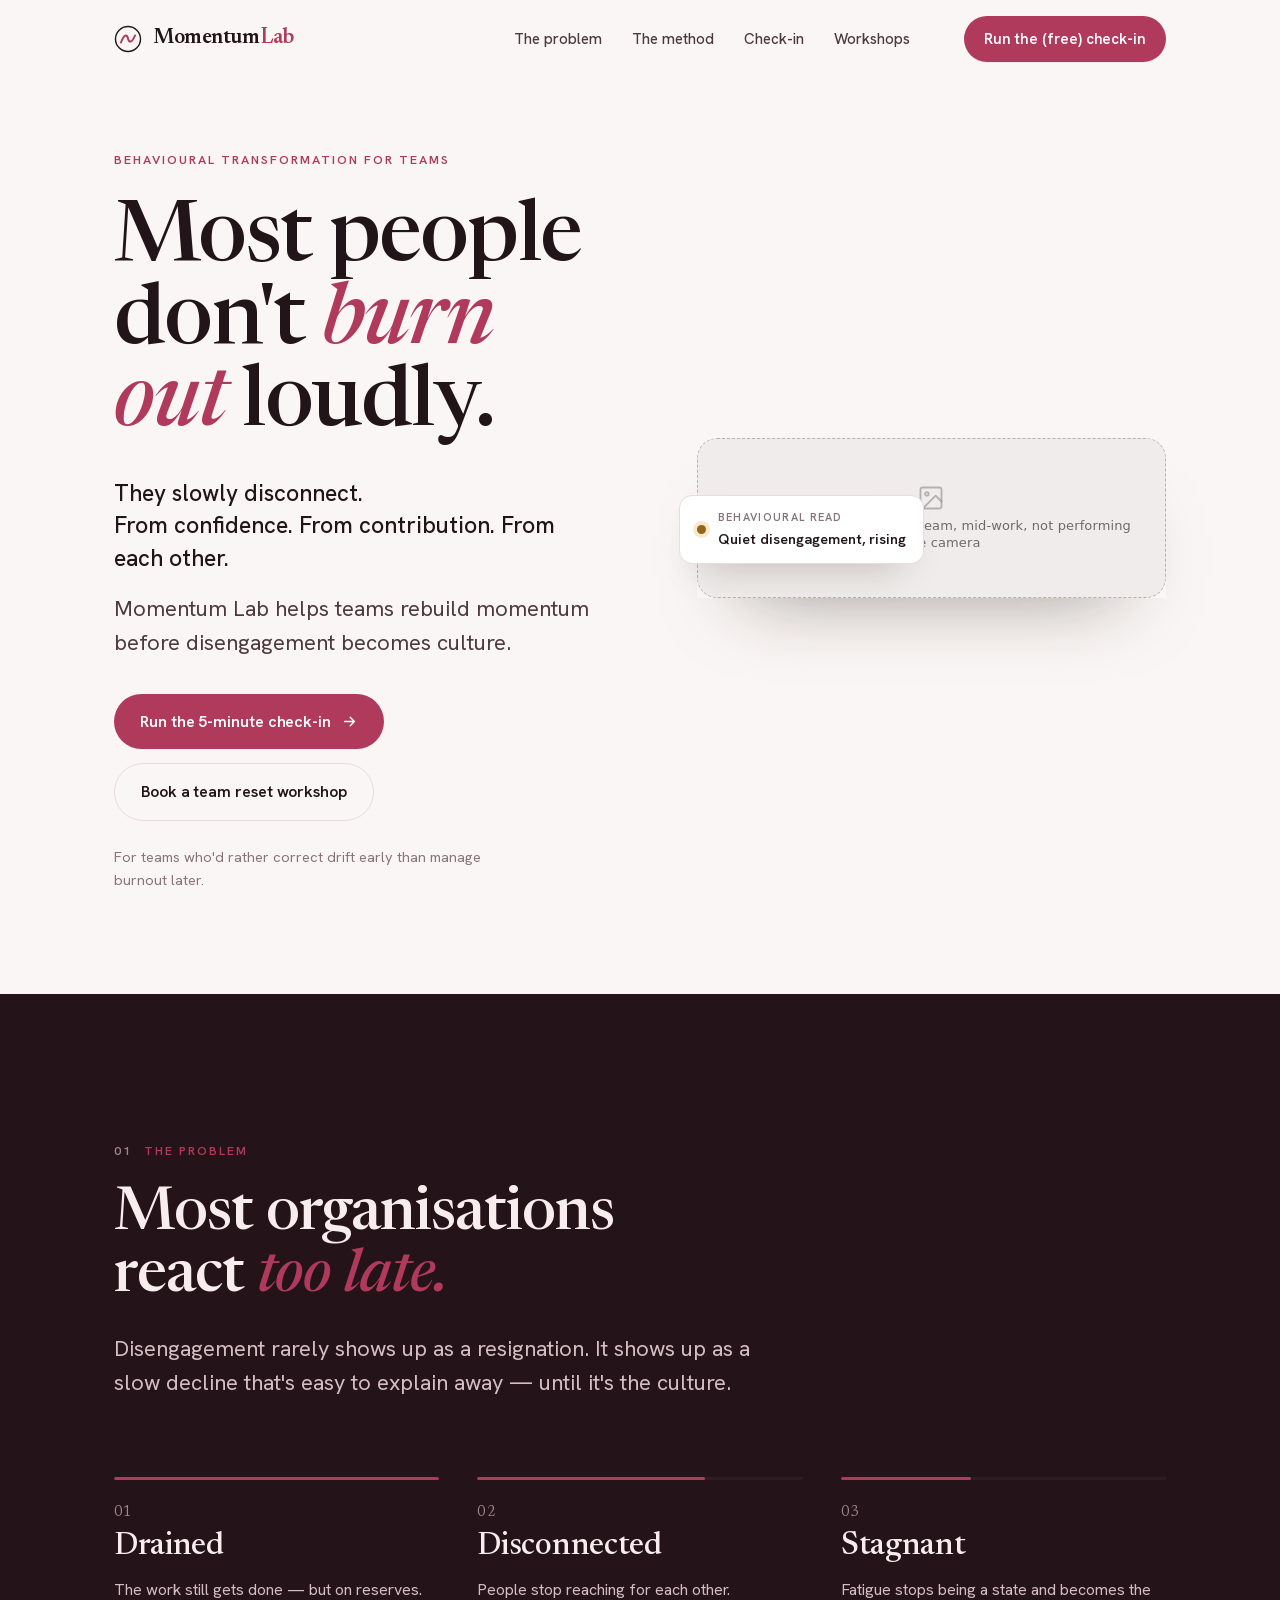
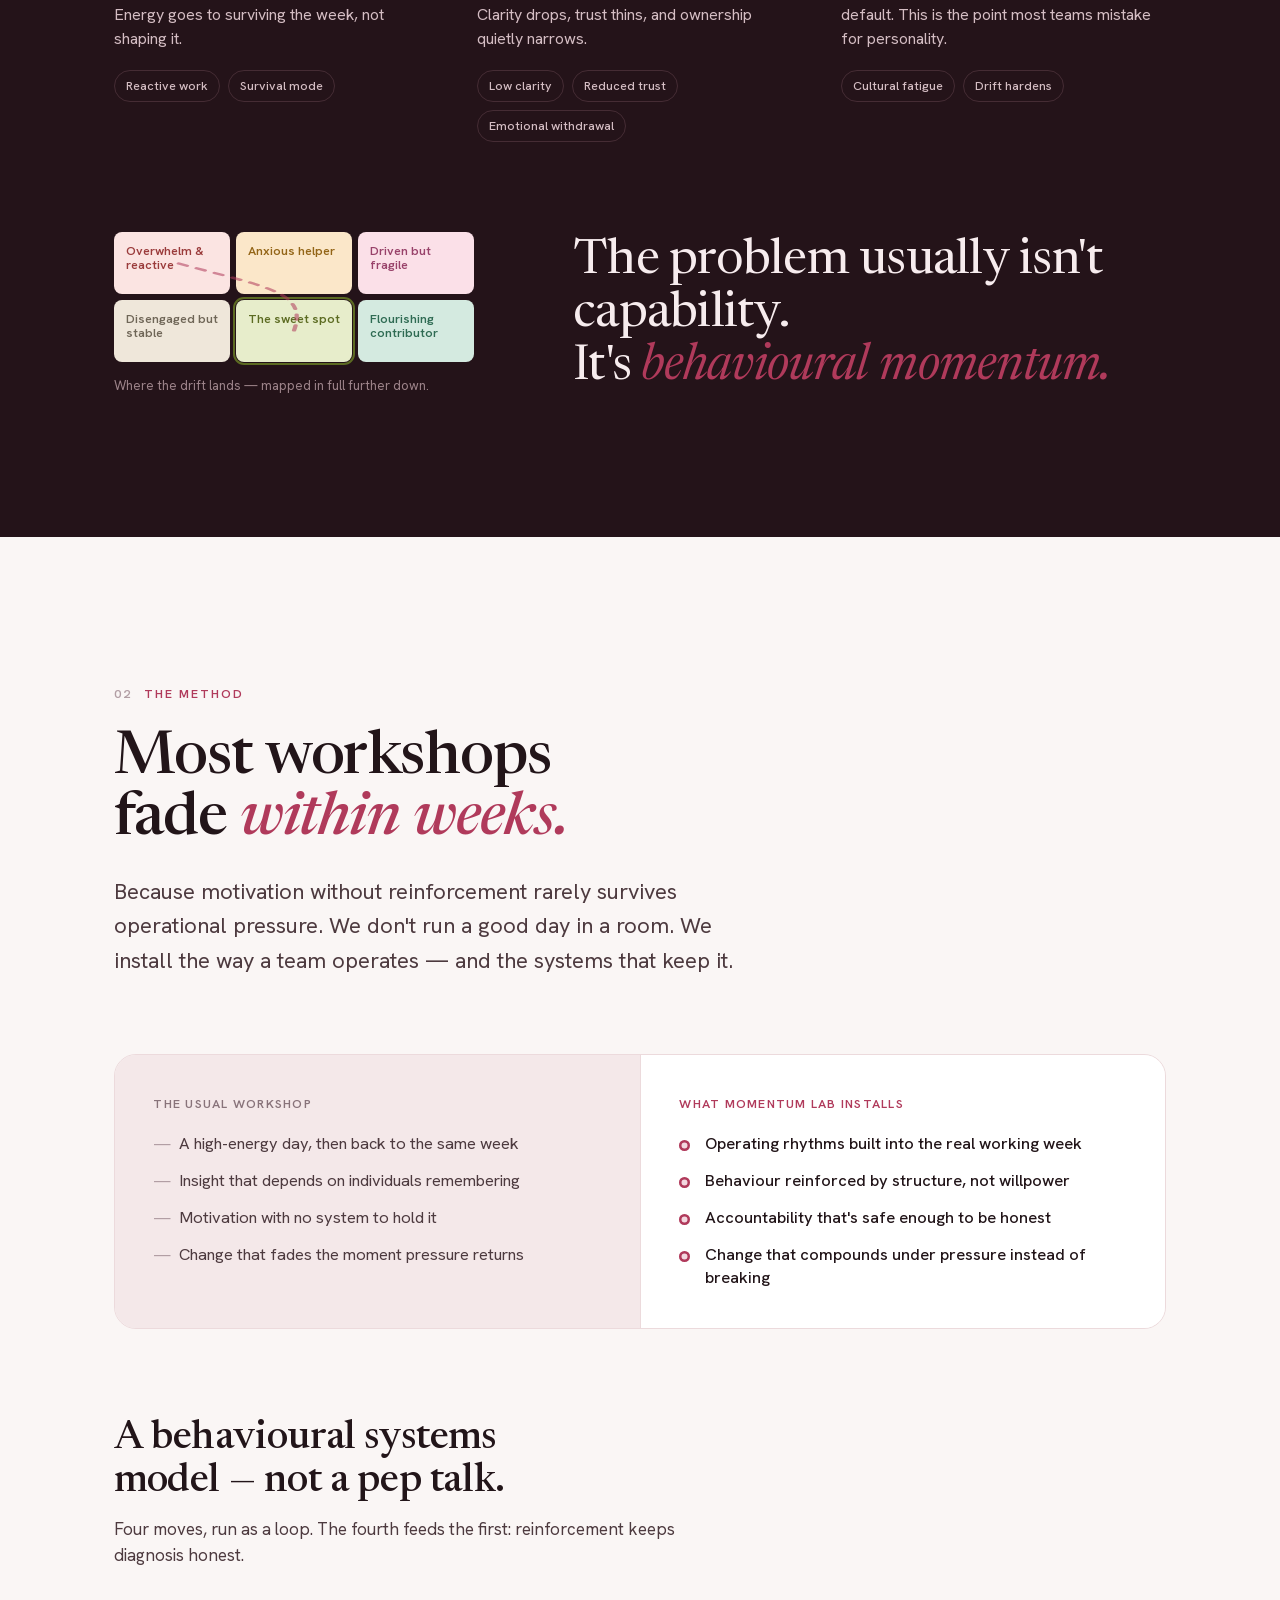
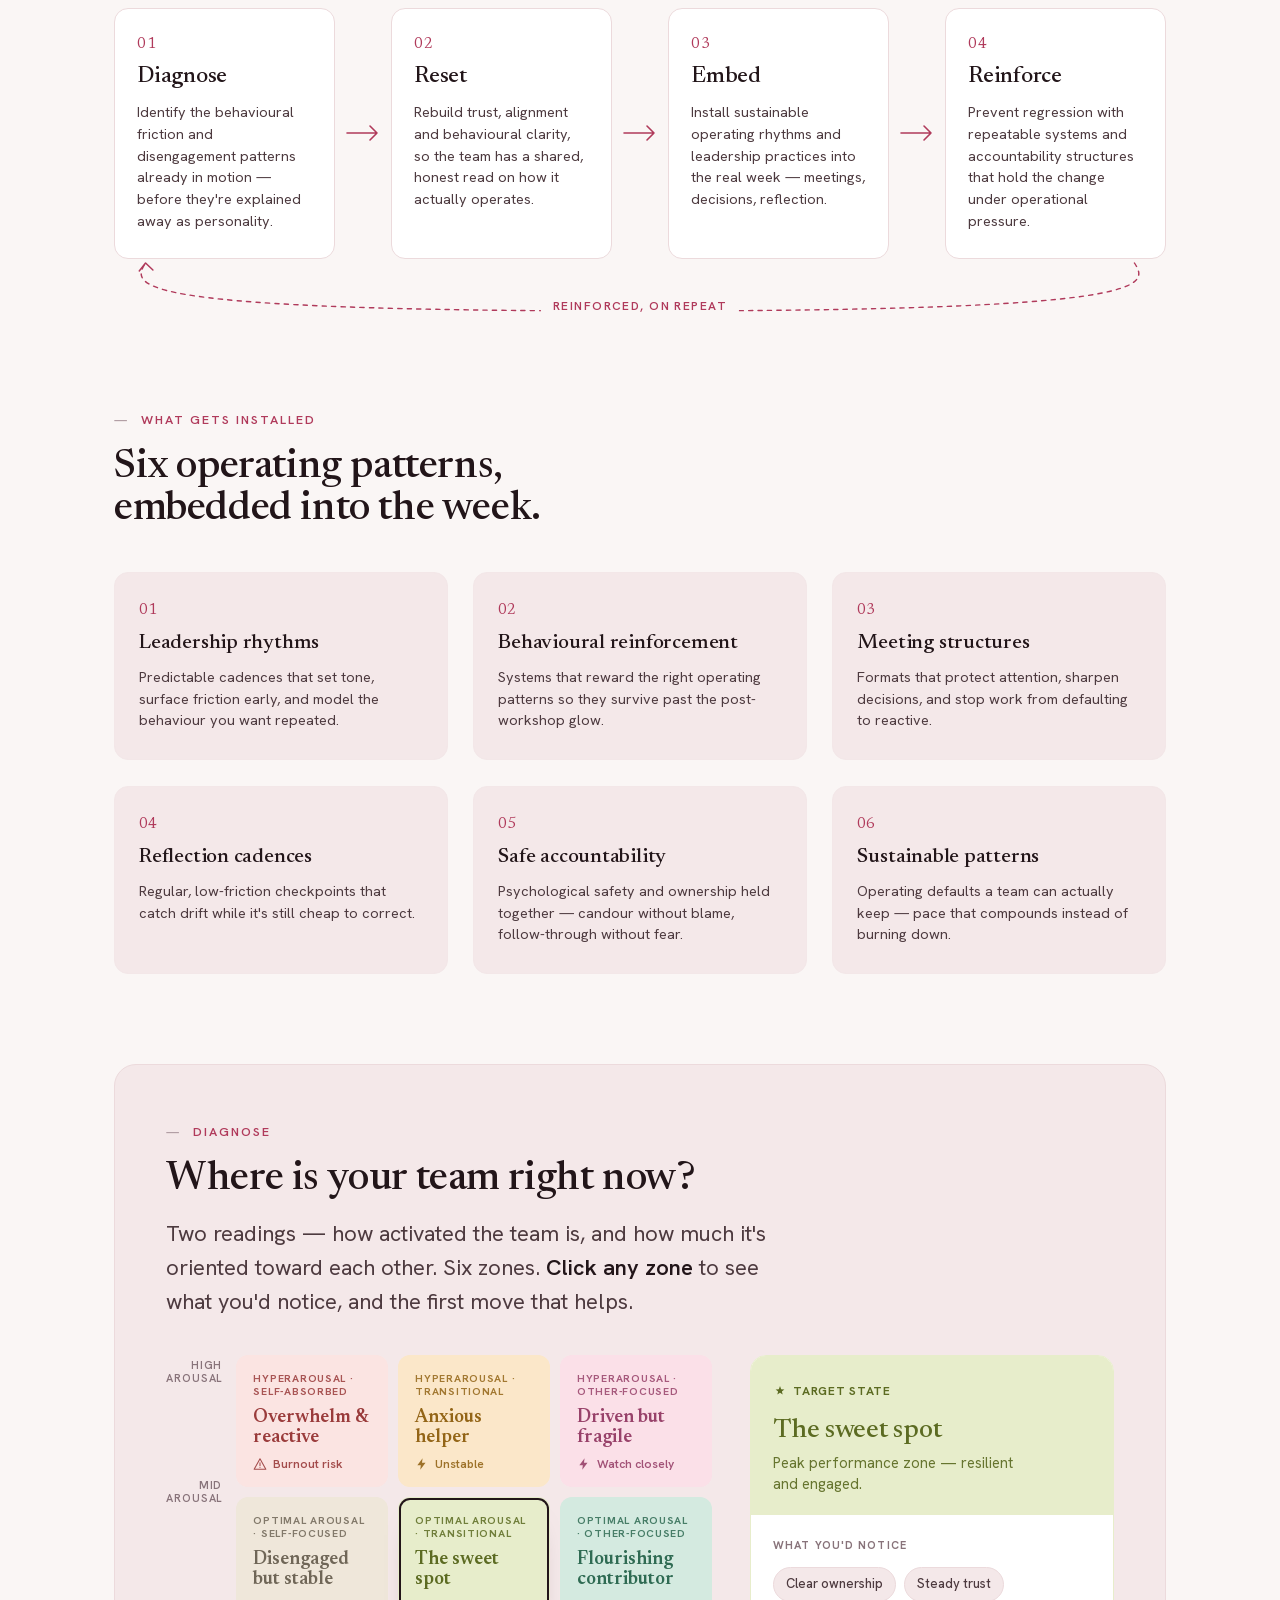
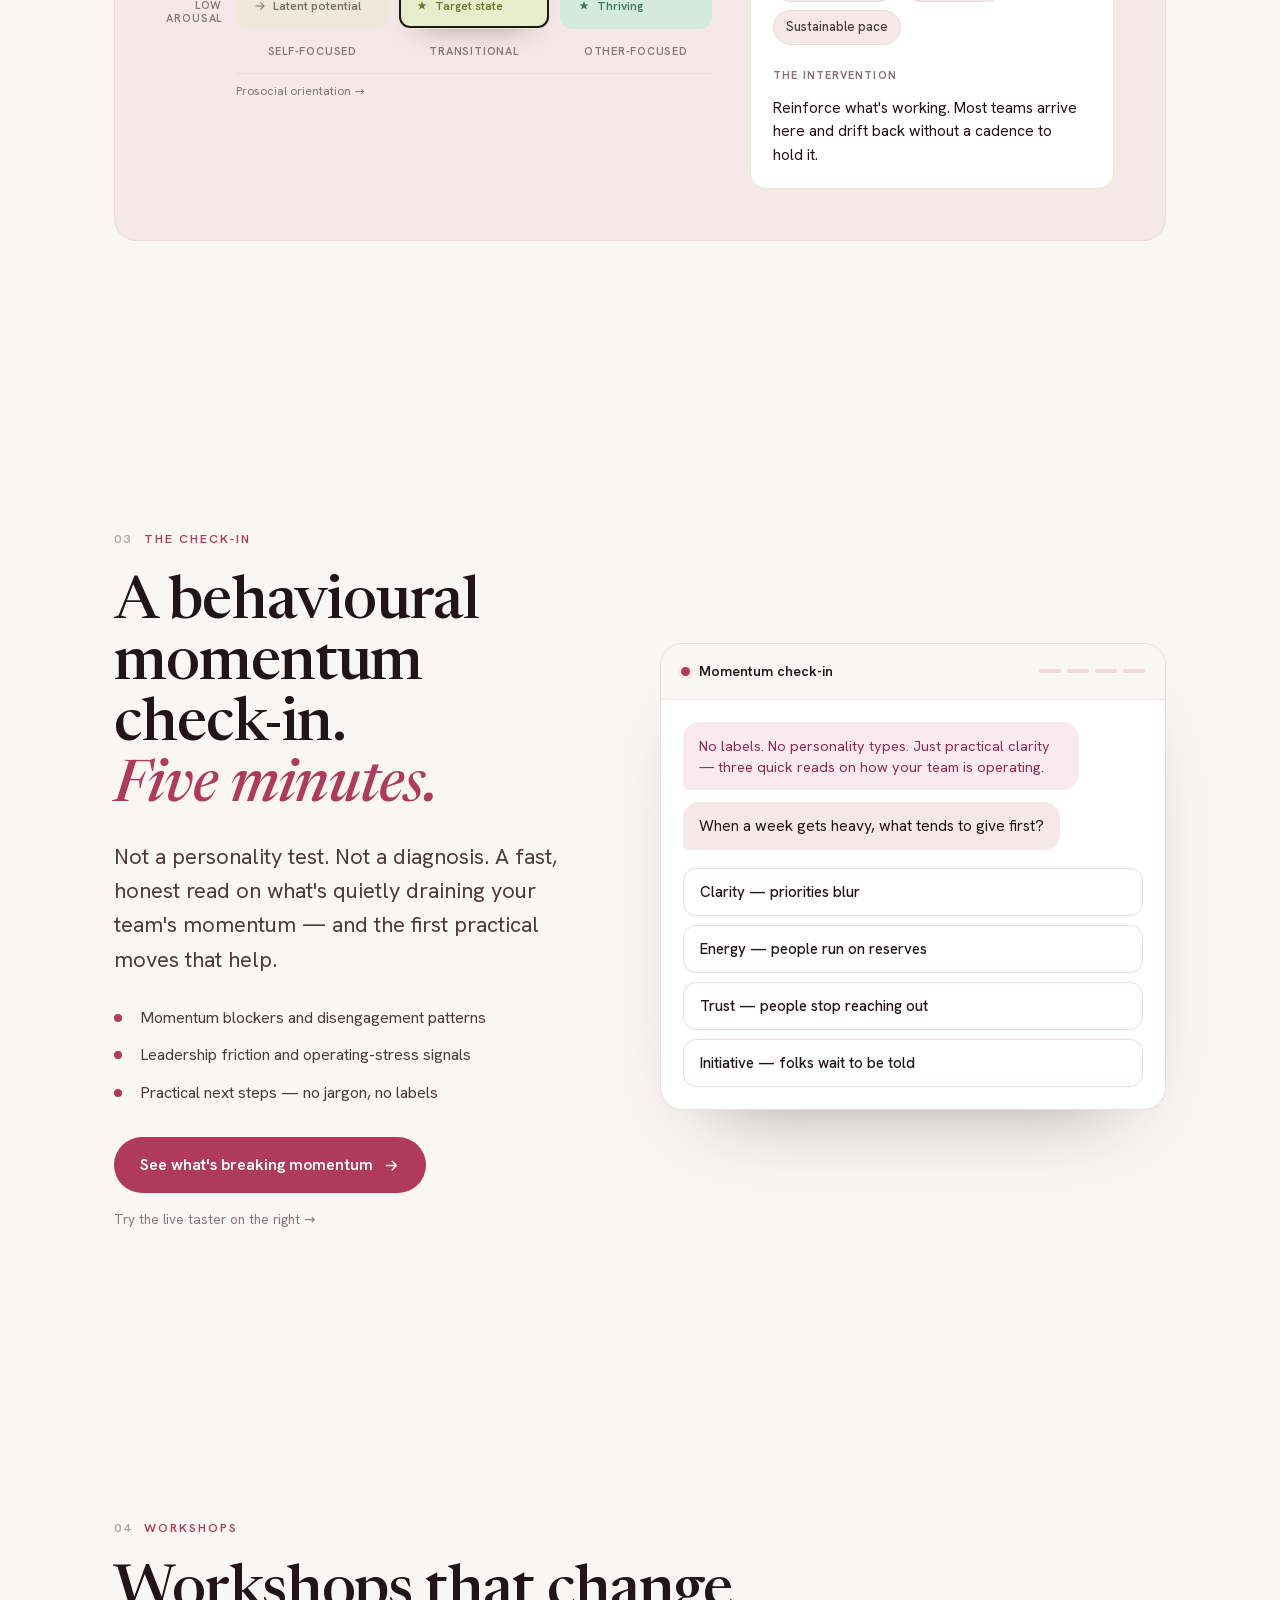
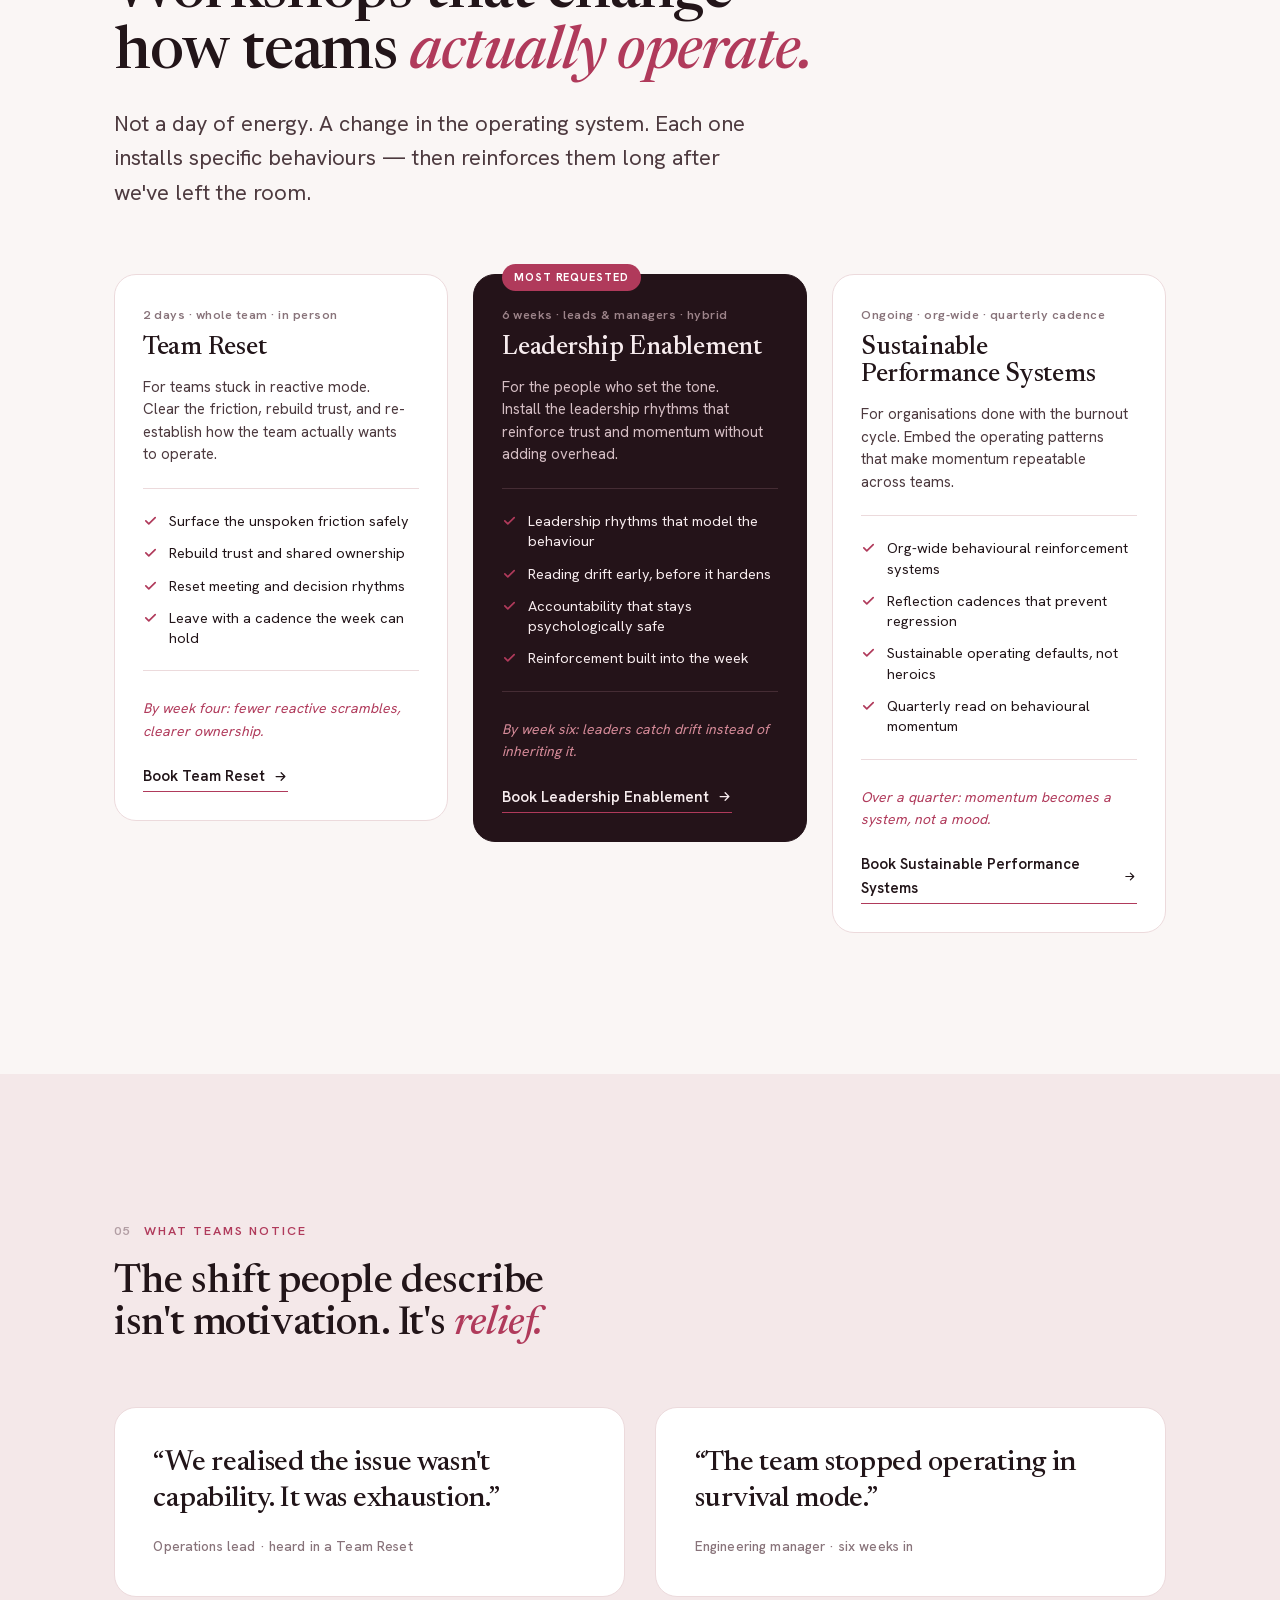
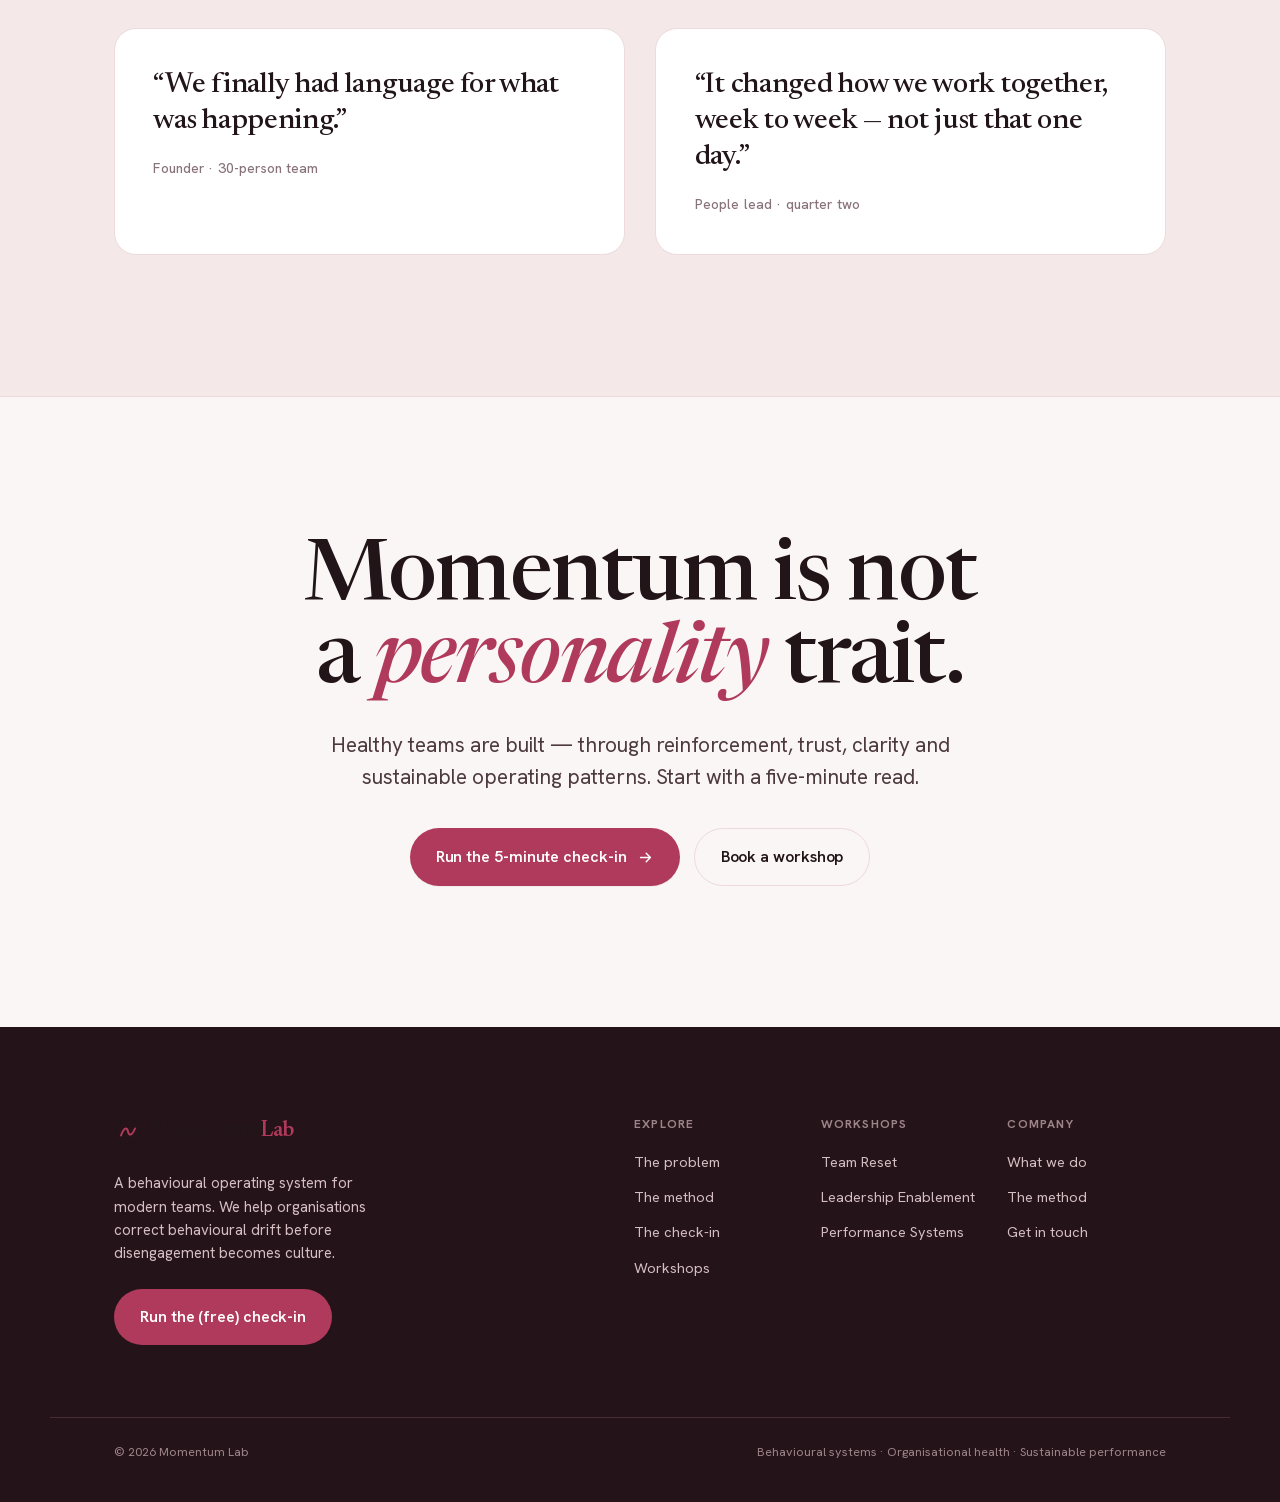
==== index.html @ f9277bfb "index ready self contained from claude" ====
<!DOCTYPE html>
<html>
<head>
  <meta charset="utf-8">
  <title>Momentum Lab — behavioural transformation for teams</title>
  <style>
    * { margin: 0; padding: 0; box-sizing: border-box; }
    body { background: #faf6f5; display: flex; align-items: center; justify-content: center; min-height: 100vh; font-family: -apple-system, BlinkMacSystemFont, sans-serif; }
    #__bundler_loading { position: fixed; bottom: 20px; right: 20px; font: 13px/1.4 -apple-system, BlinkMacSystemFont, sans-serif; color: #666; background: #fff; padding: 8px 14px; border-radius: 8px; box-shadow: 0 1px 4px rgba(0,0,0,0.12); z-index: 10000; }
    #__bundler_thumbnail { position: fixed; inset: 0; width: 100%; height: 100%; display: flex; align-items: center; justify-content: center; background: #faf6f5; z-index: 9999; }
    #__bundler_thumbnail svg { width: 100%; height: 100%; object-fit: contain; }
    #__bundler_placeholder { color: #999; font-size: 14px; }
  </style>
  <noscript>
    <style>#__bundler_loading { display: none; }</style>
    <div style="position:fixed;bottom:12px;left:12px;font:13px/1.4 -apple-system,BlinkMacSystemFont,sans-serif;color:#999;background:rgba(255,255,255,0.9);padding:6px 12px;border-radius:6px;box-shadow:0 1px 4px rgba(0,0,0,0.08);z-index:10000;">
      This page requires JavaScript to display.
    </div>
  </noscript>
</head>
<body>
  <div id="__bundler_thumbnail">
    <svg viewBox="0 0 1200 800" xmlns="http://www.w3.org/2000/svg">
      <rect width="1200" height="800" fill="#faf6f5"></rect>
      <circle cx="600" cy="360" r="150" fill="none" stroke="#221519" stroke-width="14"></circle>
      <path d="M515 415 C 555 290, 595 290, 610 355 C 625 420, 665 420, 705 295" fill="none" stroke="#b03a5b" stroke-width="22" stroke-linecap="round"></path>
      <text x="600" y="610" font-family="Georgia, serif" font-size="76" font-weight="600" fill="#221519" text-anchor="middle">Momentum<tspan fill="#b03a5b"> Lab</tspan></text>
    </svg>
  </div>
  <div id="__bundler_loading">Unpacking...</div>

  <script>
    
document.addEventListener('DOMContentLoaded', async function() {
  const loading = document.getElementById('__bundler_loading');
  function setStatus(msg) { if (loading) loading.textContent = msg; }

  // Error sink persists across replaceWith since it's on window, not the DOM.
  window.addEventListener('error', function(e) {
    var p = document.body || document.documentElement;
    var d = document.getElementById('__bundler_err') || p.appendChild(document.createElement('div'));
    d.id = '__bundler_err';
    d.style.cssText = 'position:fixed;bottom:12px;left:12px;right:12px;font:12px/1.4 ui-monospace,monospace;background:#2a1215;color:#ff8a80;padding:10px 14px;border-radius:8px;border:1px solid #5c2b2e;z-index:99999;white-space:pre-wrap;max-height:40vh;overflow:auto';
    d.textContent = (d.textContent ? d.textContent + String.fromCharCode(10) : '') +
      '[bundle] ' + (e.message || e.type) +
      (e.filename ? ' (' + e.filename.slice(0, 60) + ':' + e.lineno + ')' : '');
  }, true);

  try {
    const manifestEl = document.querySelector('script[type="__bundler/manifest"]');
    const templateEl = document.querySelector('script[type="__bundler/template"]');
    if (!manifestEl || !templateEl) {
      setStatus('Error: missing bundle data');
      console.error('[bundler] Missing script tags — manifestEl:', !!manifestEl, 'templateEl:', !!templateEl);
      return;
    }

    const manifest = JSON.parse(manifestEl.textContent);
    let template = JSON.parse(templateEl.textContent);

    const uuids = Object.keys(manifest);
    setStatus('Unpacking ' + uuids.length + ' assets...');

    const blobUrls = {};
    await Promise.all(uuids.map(async (uuid) => {
      const entry = manifest[uuid];
      try {
        const binaryStr = atob(entry.data);
        const bytes = new Uint8Array(binaryStr.length);
        for (let i = 0; i < binaryStr.length; i++) bytes[i] = binaryStr.charCodeAt(i);

        let finalBytes = bytes;
        if (entry.compressed) {
          if (typeof DecompressionStream !== 'undefined') {
            const ds = new DecompressionStream('gzip');
            const writer = ds.writable.getWriter();
            const reader = ds.readable.getReader();
            writer.write(bytes);
            writer.close();
            const chunks = [];
            let totalLen = 0;
            while (true) {
              const { done, value } = await reader.read();
              if (done) break;
              chunks.push(value);
              totalLen += value.length;
            }
            finalBytes = new Uint8Array(totalLen);
            let offset = 0;
            for (const chunk of chunks) { finalBytes.set(chunk, offset); offset += chunk.length; }
          } else {
            console.warn('DecompressionStream not available, asset ' + uuid + ' may not render');
          }
        }

        blobUrls[uuid] = URL.createObjectURL(new Blob([finalBytes], { type: entry.mime }));
      } catch (err) {
        console.error('Failed to decode asset ' + uuid + ':', err);
        blobUrls[uuid] = URL.createObjectURL(new Blob([], { type: entry.mime }));
      }
    }));

    const extResEl = document.querySelector('script[type="__bundler/ext_resources"]');
    const extResources = extResEl ? JSON.parse(extResEl.textContent) : [];
    const resourceMap = {};
    for (const entry of extResources) {
      if (blobUrls[entry.uuid]) resourceMap[entry.id] = blobUrls[entry.uuid];
    }

    setStatus('Rendering...');
    for (const uuid of uuids) template = template.split(uuid).join(blobUrls[uuid]);

    // Strip integrity + crossorigin — blob URLs from a file:// document inherit
    // a null origin, so crossorigin forces a CORS fetch that SRI then rejects.
    // The manifest bytes are ours; SRI protects against CDN compromise, not this.
    template = template.replace(/\s+integrity="[^"]*"/gi, '').replace(/\s+crossorigin="[^"]*"/gi, '');

    const resourceScript = '<script>window.__resources = ' +
      JSON.stringify(resourceMap).split('</' + 'script>').join('<\\/' + 'script>') +
      ';</' + 'script>';
    // Inject after <head> so the DOCTYPE stays first; prepending the script
    // would push the parser into quirks mode. DOMParser always emits a <head>
    // (synthesizing one if the source HTML omitted it) but may carry
    // attributes through, so match the full opening tag. slice() rather than
    // replace() keeps us clear of $-pattern substitution in resourceScript.
    const headOpen = template.match(/<head[^>]*>/i);
    if (headOpen) {
      const i = headOpen.index + headOpen[0].length;
      template = template.slice(0, i) + resourceScript + template.slice(i);
    }

    // Parse the template and swap the root element. Scripts inserted via
    // DOMParser/replaceWith are inert per spec — re-create each with
    // createElement so they execute, awaiting onload for src scripts to
    // preserve ordering (React before ReactDOM before Babel before text/babel).
    const doc = new DOMParser().parseFromString(template, 'text/html');
    document.documentElement.replaceWith(doc.documentElement);
    const dead = Array.from(document.scripts);
    for (const old of dead) {
      const s = document.createElement('script');
      for (const a of old.attributes) s.setAttribute(a.name, a.value);
      s.textContent = old.textContent;
      // text/babel scripts with a src: fetch and inline. transformScriptTags
      // does XHR against the src, but blob:null/ from a file:// origin is
      // silently dropped. Inlining makes it a plain inline babel script,
      // which transformScriptTags handles unconditionally.
      if ((s.type === 'text/babel' || s.type === 'text/jsx') && s.src) {
        const r = await fetch(s.src);
        s.textContent = await r.text();
        s.removeAttribute('src');
      }
      const p = s.src ? new Promise(function(r) { s.onload = s.onerror = r; }) : null;
      old.replaceWith(s);
      if (p) await p;
    }
    // Babel standalone auto-transforms type=text/babel on DOMContentLoaded,
    // which fired before we swapped the document. Trigger manually if present.
    if (window.Babel && typeof window.Babel.transformScriptTags === 'function') {
      window.Babel.transformScriptTags();
    }
  } catch (err) {
    setStatus('Error unpacking: ' + err.message);
    console.error('Bundle unpack error:', err);
  }
});

  </script>

  <script type="__bundler/manifest">
{"59cdff4b-745c-46d7-b21f-c7b0dd959385":{"mime":"text/javascript","compressed":true,"data":"H4sIAAAAAAAAE+29a3vbyJEo/N2/AvbJhJRNQbZnsxc6mllZl4w2tuUjyePNcXwkiAQljEmAAUjLzMT//dStu6sbDUryeLLZ9915dmMRaPSlurpuXZethw/vJQ+Tf58Wo7xs8uQ4z0YLfFLjH+k4/5hPq/ksLxfpTw08x1e71XxVF5dXi6Q/2kgOslF+UVUfBslhOUqTrBwnxaJJssmkmBbZIm9S+ez0qmiSplrWozwZVeM8gZ8y7DhZluO8ThZXefLy8NQ8TibVErsr8QV28eJwd//VyX4CXefyOKmrapGMizofLap6lVQTeOoGWtR5jhPYutefLMvRoqjKpH85rS6y6SCZZPTNRvLzvSRZrOY5fJx/mlc1zH97ezvpVRc/Qbe95Le/Na9n1XgJY9/HtzjnSVHm417yvemrL99vJEPXJzfjLs0sqFN+kWazMfTAP/rvetJF772aIfYm8062E/njb39Lmnw6sc2kQUqbCM1+/ryx8eze5z4CZJAoANhJ/gyrADg3i7qAdT67B6N8zGrGgh/zusHWMOkn/5p+mz7h91tbyc7p6f6r08OjV/zz7VVeJtl4XJSXSZlfJ81qdlFNm2RR8Vbgbg246etpnjW4/WVT4IZn06Yyn0LzHmHdJmDdooIeNpurrM7HW0092rrIRh/ycrxFUzvhEXrc6SlgAT9JlohLOG52SchBrfenOSLw5rT4kNOWIEryOvd3dk/P9l/sv4T1nJ3+6fU+rJa7SidV3ef5pDl30ANg6u9eHx2f7rzo/gxhnE3Drw6Od/6wfrhJnV3Gxjs5PT6Ef14e7e13f8xbeQZ4mrfme3x0cPhi/3jNjOsKN6uOfPnj4d4NX37EHQ2/3D16dbr/n2sWC6iwyD+11npwdPx253jv7Hj/YA2gqvo6q8dndT5pwerNyWskFWsAtWzmSGQ6v3xxeLJm3ubzs2nRtGb/cv/lUfens3xWhV+82Pk/f+r+Ypr9dRV+cXRwcLJ7vL//qvuzajJpRkAAS/fty50/Pd8/OzzdP945PTo+O/nTy+dHL9zHxSKvMyAlpvnBzpv/jLTu/fu/m5Y9bGopy2W+OJQXB2V/lq0ucvp9Mc2ZyiZJMUn8F0QXy+WU6Jkhs16D+4oWm24S4FCLZV3Sl8/o0ed79A/O230PM4EJx5cNFNgb6F202Xucl98uBpb3z+7Z9bVWQbPwyH9rHV5jb0HBQunpFvLtBFjiH/N8DqS2BvLIvA+o67KugXwAU2zm2WJ0ldcptd3S1H2XG+3ZNsgvaDjpGjv/9wIOZ11mU/sAV5b8zD1Us3lVQh+f5e0W/SujD2m+ON1nt53vBU6k1yB3mBSXSwAEolSzHF0lWZNcVdfJtAI+kZXJcj4GyYI7bK6q5XSc8Hkcg8hQ4xYUC2BF+RiZUPfin+OAuzSaXT3MDHgTjhysIPx4Z7T438t8mdsvvYUPGJRbyRvhSHUOJHK8BJHkIr/KPhYwTVj+Oa05H7+hBTXnKNRM88tstEJJI08ZoxqaKPDIF/RqCPx+2uQ8xLgYn2APIJXwW+5K2twJ/tV1aVCF256GL1Fkoy/M1ifXV5XZAWgBe7NyL7FttkiAhXN30tV0BSBAho9SwKJejhb5uHuPjmjcXxU37ZB7+cXyUsY9qLMZ7e1nQwvl4/1PALyTBcDPNDEH01LBJg9b9Rv805x5c/I7e6TWhgbIieeP4vNM2yNCL07e80Z3499uBjwHBBbiM7VKitmcZSI+o0WJtBkQ/WLlYRT8D8gEiFT31s0euIb85t4NSG/4hhrvjMcwyHLmrdctFTeukU57PVoBfIE0JMc1w8mcJxNa8/UVKhX4gleGuM54+jGbFnimxvekUyTxcchtKNjysI+2O4BsgYtz2svx1C9ylplzB1ADwU2gbqNiUowC0N+7pxaKr2Cdt4PyM70a/DI6d3wB4AQO2Os5dPA5l8ZWx6C2ks2v+Z85qHmJHPhkVM3zndeHuOtI52hj9z/N87og0EyTXRCBAJ77H3ErfwCtFDYXPki9bnYzIJ2iHtiuvBanlh3AXyPEBj3iqyr5UCLdA1iDhnWxNFwHJgKMaJaVqILmzQI+9BfAtPqHArHXXwS9bkAhBrDCX2fZx6oYo+58kE2nqAUlE1jZsiYF+KC4yGuGdrNYTiYpKOELRBniOTwU4wNQW/gERE/4gFSzGf4GbawAejxGZEka5iM4V+qxaJolzASG2dv/ERZXTMegOXnLICyLQeaUGAycKWDeNMk+aJsyQC5YnVxX9YfUo8AnpPAdCmVvLN2PiyzDjueD1jeK0w+7XrS/It4zbD+ynENNLph52slQ4i+e3dBTW+iIPdanD0jxCDBG1PC8wc1fXFWAnPAmS55nF/k0mU+Xl0WZ0hf82WGZgLa3l/RRjiqTOWxjdglYcF3Ax4Df2WiUN9Qpo5Xhws2GqPgw1gp5PsgxkwUKbvZBASidZ2PacUurQYEr+3RWFiF7dOQIhbo+IsnZlI5LVl8u8cw2Kfy+XFwN8AliC5ofduo6W/Wp5XfJk+R7/mgT/hwmjzcGydkHmM928uQZ//V7es8/Hj3SRDChXt9RK/j8vR6Ynr5/Zttampgk8xpg8haWBWei38P19QYJr5DnuRHw1Xv8/xYkeV2DDncnmDy9PVCeKqg8DcDy1MHlqQDmqfzsBM3TOGye3gY4tNLbQEeDx+tiigbKoAMjK4planSVlZdkYEJj1LS6LEaDZFUtkxnZMK8zoP2AzmiKMt+xfkECajXN3wLqE8vcyz+m19fX6U8N4vV1Pp2m3uasFSTvQCWeqf6M8HJLMai/4fF1/pr0596GjzwAL2TwvW+antspwRj8By0zo2zRf0d9vN/w5JW8ATax2AQNE7nAZgnC1OYUbZxswDNEYavJJvkmmqTKy81RldejUGTBkRC+BzwhGXqWzZW1sljkMz15ETtOqFt+aye3QdxnF6A8WU6BdL9SWsc4Rw2xSaqSUWEOjYpPZjb+TFLgv1fFZNHvCaYNk17ySODGg7zNifiVOEkgtNA/qPWLhOyp0HU2JhqaZvP5dLUhFmrSfUYZtikWMjDSamj+oUkO9/9tmFwtFvNmuLV1CXNZXsAuzLYmYmLfIuhuMV/eevLtPz957Pq47ZaU1SZrojjvTTgOlyKc4H8HAnS05y0qVKh4/imykr6ch3d06N4PzPkYBLDbCDQX3GdQUxGQgKuLnDVUaPumnFVLmNfYqmuicIUM4lVVzfvz5cW0GB2iXARi1YC4W16/UlK3PodnVrskA5D/cape6sNmVddXfGa9Tn7726SvH6RoX5lmK2oLArL3rqRpodjMfHqaNe6c4VDXjFZ/JF7kj/soeZA+gP91C/TO9C1B+c6N8L59elqyPDOdB7sZ4jCOnHxDJyVTyj6p83BwymqRrPJFIkOmCc62R/c78H8ZvN+s5iwOFwshs0U5LkZIVDMUllG0ABIM5x+wC58jztEJ6x2ylABI1TTFZYmk+RyPa9rggs/dQYItkYuVLDmnl4w959zPCEEOZxwUhXqxIvmFVKtx3kAP44S/kEukbxq3zLSncWvgb44jr1+wDTA/wI9cHw9lmTHww/lkFw2aaBaoshCnt0av5C8o6Bl7iSc84ynhmfiGKWU02b3KR0Borq9AFAQBHDrGvSRqSMsEVUdbd+Cx2WNrZZlnwHiMmQVh/Dk4XGQ2KsyP69xyWFSEXD9CxX8GwjbNs/IzqAww52JiRhywNpFUONProsnVFIA4kXpsnwAaWEPQlhjNXnI/Q2UX8CfaMsFa/Q92ZnAvhB1sL4i+bidSudEU61dJtB0W/rH6AOh1jaJHQSBkFRER0HQ1ApTMgCKv+EgBjFA+fvgQNuPhQ8TJLNk7esm2yIwJsnxqevgTyi/ZysKWTiztIw2M4g0Oy/[base64]/YMJKYCZQxPy+JRBC6WmNwxxEY2JXE+GnSzXx7E9d9b6PzzBznwCHp1MAGywIJwdJkZ3qdrRoSlwhvgRYpJEMDxZIwkZtrvJd9WqCFx+cNgJnFDL8DCaiNmHmdM/dKLpewFwA72XivD8JFPMizWT5GBwY417KXg0RUBOiO9WDcKH8GjAiyh7QwVrvptAqdQShUsIKP2XTZmuevgrp8efaZMHSaL3KCcvIKZMQAvv89cV3QjFa1Ftn18r8c92s13BrkP8nRDyZplheA1wH2E5kknpF/KppFY9WCM9RRACa8Q0VjOjPLl0/lvh37n+U1qbcoMSzyy5UnpmUfs2JKVkA4UcgCTH8iGBVo2iErXcEXb0vEaRjkaO9oiBbVCubkTQnFLqvoGCXmYTJe1ozxOU3o74vW8HNRZFOF1fJEuBms/ULmNWZJ8O+C9a9+BVQ/ERK5Ds01OL4cyw0x7ml9zl6YiXS+nRzRHqT8277OZ/PFil85nY7HlA8mdZ7/Ne+rhhvPQpH4OTkLkSB/lU/naLlGYRjhRsBntCesnGhNRYvHFkxW+ugj7jekvqLryUA2sjZAIXpObVBxxH+fuefyESlt9BfZAg694Ul6YiQA3J3AUCgFI18RqGWgPUwmOV+sMpCmOIP0nhsIP4RRFHyc1aHA7S3+motCM8mW04VZBclU5BiXA/7DfNApowmv6IylS93Q2ZFNR9u2S9BjYxqGNTdb0Cq7QdH4N7H2LtXu7jr6GEoHVh7gT6XVHaUBd639tSSBry0H3DxDa9PXEjlOtF6WSbMqR1d1VVbLZroayATFAo/j5ngbtiRjFaxLfA+gs0tSB9OEADrKSsNeUNmp5mzg4t4sWWTFRSCUf8pHy4XRegy5w1maSZJhYMRjS0/Ci8d64exKqIik5XRj3dvAKg0XueghidFz5lWB5LnkDnEukyVdl/WRH3oQ2kiTw1Y/1lCwnBPPtDjnjre1dJOBFafjU5QNZNJ440Ib2xBEYQB75rm/SV3N+MA9tNyfbCJ29bhlaoGEUnU+youP+WsiT3jUL3IgiZ4vTKBmDUhrIhQk70xvxvjKkDSrtaFt5yI36IMUS7wqcbJqt3w2/DfHPG/ix5Va5EIOkvxnvGTK23Bx42fguPkdeHlj8FLzcW1LCC0NyFDitM5iuXZCiHNh7QYnbmIetO7H/Y7bbTxH4uA1+U84Hr8AjL+mzd8nK59l7f00TTeGySL7wIYN4UUwHgMHOHnB19EAe7E/oTGKLWzOREsCJBO19f2kTpho8Zs0kHDEbblLmAnkE5+1fCVbzRdbamQaX89K88ttNNrK+AvtM19knXl4x+Mp6CaWSeQUtzqgHSdUmSu8QxoeyxhCKkuK4KTCwpYdxEfEvXwOFBvJC4r4jWEM+Ld1VicNEG3tJOmCMiAOG/grZyIPAsZIQI+iJGExu7OjVidDIK7MUNYEBZV297ISv/pZ9ZHfJvBHbUg594d+hiCLXFhRG31IxAR/nTsTO8gICwrRwGOQ4UEnN8teIyKQc+Jzoj7d/FgI0KK3LVVSFtp3PfujN1BXADMgTCAf1rTOEZqJkSujwDiqC5JLGkI6UVCBBMGGNSTtyiWAh6ZsnMe+YErkGISu2PUqmeL1W9p7P7D2YG1PeOcr/AO80+GIC+bXFMyCBBJv/qy8w2sACQEkN5rLrS/2vn367T9vwGyYUD67p0CJe2FQClYvd5MeRrOYyVcXRTmpHBsQxYt7eS0XI/3IaRkkuhN3dQQoMIx62RlFst/7piGegsfWbTw5kkyBjCb/kX3MTmjvfCRPk2+aHs/33eP38seT9+62hXeFpGYbdqMdDORfw13kO+sjMSlJF4cZ+OjolkA3a967FOjr0XVpAcV9bOhVd22ItB0Eo73jx+9vdHGwe7K3nM1WCGhfzaLHbr9g/yO76NGh3aoEhC/ycuR576IQZfTH5gqoGjAjOEOgXALHG+FlEcGw2X1jD7ea5ms4mf/9tepfovgibs01FF6rPfHA4+0WimLhHmOf8a5S/[base64]/jfI56x2MPigY1OzAgFaWpskuc/tv/ok4j9imuUdAadibWZr0RdIw5kMxf6shaIIISoxXZNds3/+aOhTb1bnsBGP3hgtqALz4zQHQ1oPi08uc1Q9R6tm5Fs1JCR1iu/ckwM0rOKVivXIKM2wMspE+jRb6vqAHZsWuUafZJXWU52g+we3Gu5dmDls35u1lGdJuOht/jV8SYjuQ3FPV27ZRRyXcsh3RKnFkagra6UXIX9ArfEZLedf+mGKv2DwWeteQcw0fUOtYY+xqwv2EtX4F8PseSYC5u+LMdor4Ed+JBQiWTlRA5wdelvlUvnJSTNsLASc/Qitd0s8jHnDOmaRblOgc13lJAptFTZTdxkG+JuPjxQowBuWBgkOu3JEgJZacAgfUtIfabAaKgOnvKpuDQI5yPXbbLNHFJx9ru0AtMcK8tc6ZuJ+hQRiFg0HyIV/ZICpUsYG61QXoQsicTk6sY89AiQSDJF+MQPhESkYKNvcK70nRMr2RIyLeXZHbp/meT76mqAN/3ddkSUVykEpPpkOkc7OqQR/72UxOaKMspGzbI+LnukM7wjlj/Lm99rIw1MRYwCan9Tw8rudp8hwds8uVgS+NjNJSZrpjynQ0OadrdnfQXtfFjFjD+3Njn6aPhUWwdIUx2m4Jpku7EiCjL4qLOgN0z5bQBRDhcWWt9kbTgs/x9gZtngxpjCdAt0TTX7mc5TUov7itGAJplvuI5oxSYFYXTVW2Gny3fW7tp6Nls6hmpkvj8I6gFiqIM+LYDFRbMcYQLTrAR6AtDq5HSjfCfa6SSfGJr+2YhQwMMrELQyd6Wyxz1lrscJ7x1QGjImFr6rCpzqdkNQPMW5GdsmHT/[base64]/[base64]/fRYdhrCQ83HiRD3fCZkd0wZBklNby7Y5mf8b/OMUQB81VsYWyjdtM9AD7DsXHhPuyyfYH2gbRaX+laRNbck296dkavqkVuGCWeRjMPEy5liOElnOqaaDbGGrDlFdlU53RBwXVRUq2ZB1/gNnhrMHdKyXZ4AwRz/oFYCiAuHBE0tZRotQTa9BMetaKkIFdevo81rfwKmhyIOkCfYc4VUgiAk19gJpA2STjmy8sx0wFQzdglQfhmsWaZG+IdbpykkfVPV86ZXHin5JeZSCgvGVTtnZM7n/ci878pP0MMMxb6ILQAFR2AiVi8e+/rBjAdBX+9wQlxpVgimWFI5HoHJouMJYDqW5W6pv3la85bE/1Op5CJfGnyx8S+DdPXtD8/odw1LzF1TbQDndMl8rVJ6LL2W5vVpbuDF5jRRTpZt5WtjCR6y9Lf/IY/0MdATUgnxnFTMWEoxhrqsMKbakDHjNsBHpAUXjQoSvcU4/N30KXyCQc2WXxuPbL5ID3z5vDaZAOKzyFM7jOMjqM5JhslCa7ssTQABOfsP8ec/Cc2jk3DE66TuKiwuti5VukH+D/cf/fR/RZ99eZuG2r4fb7XAcwuop7ywUf+8xITBsWXaPMG6SX6s8IFYwIhzzAb7K5sf7aaVtkY3nvt0zN50f4CXdHazfGpB77QGHI7KGA3fRl6Y8Mf3NpFPoWbEGFcbg+i+3GD1XYCDByFwuXlVYyNxLLziOlM3R45R0l3J+23cKlI9k/2j3/c38Oj+vrEGrdBgh6SxWcgw070z7MzzAQXPKEUePzsnlxMU0gpppLIpjgwSP5yZXVyRbqcegcHy38nEU87F4DgLD9Dk0Z5dsYbWMc/XyaG1f+IMgea9TnjT0zf8GFkwxAxXB/9sOHo6/3H1ck9tYU3/FY97OV8dQzSiN8NtlM4i2NLT7/9rfRpXBoFKj7ixYx36mIygjE8Pt5IEUHxrjXjoILd+lJQAfZ8DVBRN/[base64]/HUOjkzhgaUPVODA3a3YShQMX+B0PviKEA4i/HUGRaN2IojPAFGIr9HE4sA9/NStjV5/nOclGRGwma7tbwIdGTFHvTii/yiFZCndQ48sJL+Y4FmrWt2df+FdoxkCt4H4asLozs7xQ6u0cTHwj/ZMVFnnfecO/[base64]/LwhmOuAkzfaerRI4YMKE/FruKiX5nPgrlxWlvESH4DGuu7He8kTmOMMBu33QHfa4IgKMJkbs0ngcFwsMqGmqgb1nxPOJln/uzLoDU0Iu4/5JdvLEmDFgX3Mgn9klIuliXZJkGtZ1DscEPZuROF9yegheqaRdi/kGP/xMCmrrIdG+1lPg1f4z3vG/meBA2N3WN5Wk8fKfEsXZSR4u+BaqXj2UsDN2s0VH40Timfkah0J+zhPjSuvYicR2QAsa6VxdR6e86/suyyD7ItAGipM5d4dhI0iLUwz6Mi7kQLiSuiCPFU7JiXdO4p9qqAJx40bcY/Docn/WFYfDPrJG8qk2Zh34VDqVO6qGjglf8BkyUwoKsus5UhuT0TRtQ5SzsO9gZlBAMM4WKebefjYeczxaxv7zczKhY2JUk/JhQ1CIc4dQ+CS0KWlSrJ6TqZnWs2U+JOdRzENjnfH9iMowbYbK/2clKbY30cUh+RVwmnVezYBhJCE0WkLLbU/K7k4HGW3j5F2Jd5J0C1AWf1kiOSvGmEFosmKambXOh3RkjuEwkrN84AZ7LpfqOryXcOoip72uWEDKvb6x5yH9r+mJbA0fnHhLxobaCRO08qHEELnRj/NRVY+DO1GgWnNM944X2RND/G1QXK6oAPx3VnHKPXs+W/574m4hOTlxsyZT9nNyiZ4oUrD4mNPBmXMIg9yIGlfE/BMjRIJu/BxGikzHHUE6fRyjSgu6vqqs32Ia7K7Ed8kpHBu/tLd59uFlNoehyUHAZMEz/mPEqV1P7DuCIYZ4xa0KLyR5+bGoq5Jzu8kHBm5nPG8yscjlPznNixcDLEzjeCPOdOwTynkp0aUTo7zZnxY/dnNaRCBdVuVmTs4a5JvQZ0poXKUG4nbA0rbrqShH0yUIarAsYIFqRTgohi4uxG9/Q+gg583k3KzIllRXl2WFrBC4muHZcVHZh9GAFAVO5NrTXu2+ZKxSKxOc7Upbr67rYuGkafec1BGXf5mQmK+Wib8gkRWyiOiAqTVp292Jvd2yYD0k6X7ltQQvZDE4kL+W0+vKIGEjggxX6oDnjg8Kt3S+IabyQ65wgxzOoygpkYvQnO76AVWu0A2zEAYrC2JCf2uYEez/PlCjoRzcdBYvLwpeKwhBeLzgMPOaZ+tbxe85xYYmbdohSpIpl+UIaqoEUsMcxcP1Eqhq6W6JH3ruwVoMH1ejhh9sZvMivVrMpv+LsUTxniCcwBOMhAUbyyOp9IBSmt0iTOiahXlPk9eo/[base64]/9B9FwMBJfbdRJVjfhjSFlCCB6qPqfWq0jnbItUAcKGvBsi/HA6mQWdSw5ORRkZ+QflrIyltk83kqT5kQXvY5CcOFDRKatogFORPcbMAitjksX6+073YeVEwhgn5CD5xpN1GnBXQ9PEz+Of3wbLgmZ9L1/X+rvDz6BZwXFweXXtMfGTqZCQhk3DjrKMHcahxfIvDEaC21fSjyz3CmrnvK2Gi11Np9FqrSzag0b6xV/Hq2bPOgxXvkwdv4b8+/DcdFd3xLQ5M2yUKSd3f/oZUPLRB+p583a5HQJ9udDbqvSkpVL2XDOUy3wMBEmJvoXe7F4vScOw3WFVyx9uM2932acHjBk2801prtPO2wyvowflOOZaUYcjyqul438iHQKr+6GCHuwZPnIXAm5r7LuVZ8seDRL2gOavfZzx/74mxKqhnYmFQj7QAaFwO7MzMKp1MNyVavVakk1An+ZUZyzOmW0Dmh2lUvkTIw5HXyHj42gDQSuVdUh6inDWqqCpR+lnkZIf5Lh6I4U2PzZkv0JRg6K11Os58WyxnQUAzN94dAftC51UzA8rV64cPtkTTo7q4xJQFwveQW46qeRGTSyUq8+fPgySQ/G8v47KsZT63cpYTa3OHm1zSBcUszoct/VO6AU5PZMr+2JepG0nktVzjNvfIUlekT70HFNNQiicnJ3cB7LvMJUuVDV5xxkEjdKDjqsC0UUNVF6CNkVMouyOI3ZBLLamgAdTXTbWjtiSf+weTt5DAYCygdlEDnD9eSCJgMQAExO6aanq4fispYJR7Z/vrqAoIajSIotELbfZT8UeeOAP0PKuVfS2mXZg3ZqKdNLUliPwj6A6dIrvsRc7pNczLxss+H5U1FNFJjRyjf3fIM0kozXR+04LjP4ba4HCxS3aSkqVukfe7JaukW0zUje4ugFnJ/ecbOupWerQn4P8oQP/9FKCbdZRueTL3JLZb3fC0pKsf87qY8NWKTWXgbja9i807yU5FQxZqLT25fEnmOlMsDsn6JOrn3Oy8c14qi5IvoRVMz62Qy7Hs7SgZvICU9AtByjJ5bLyk3SPrE0+ftC+yPP/Zk/3XO1RfE4l/2jPOqydvnntvhj3PmLnfjLI5S74YSkTMo6kkuRd6EJgQHLppI/[base64]/xQ8irIygXTleZsSYvTJvGJcs4Qoow+z7u/HnrUe4Ge1dfON/1ufYB/+QwCML6O5hBgCu32712lTmDxQ8Rv4hhMULSbCMyZ350pgsk1YVEQe4DHNQdXhVmKY79i8Oq6XbGfFAwozS5Mvj0Nh2wdftn1GwBvgc0v+abNOcdWTifW4TKcjKOw6P2jId8CYkCMFrVTEaWeUu2Ks4bx7SFZIvEUYcj1xI+QmXdO9iCp9PV54/RV5ifjHHrPnylzNcXwC//gCaMBX5wSsq9qnaP+FcbpYNm9LxSivV9NA81wRRqWdtyZ9rGU6LEZAtwe/Eq9oZF6RVnxstnumd4T5J0+32JP5gwhkzNHm91DMS/qS2J++9eFoCqt3zeC29tRk8+t/+c8S/cJbND0FA8uWIAZ/1gSEbr6k404BU3ZPqIKvbKTRVRhHjc2gFHG9veEesoNoz1jR+Lryz58F/x9UryC4wex6KeHMMRub4xYa2zKhVShSJlqPm1Im7Js+hJUEtQc5aOZQaGH6rSsj4gnA8YlDChYz/5TB4LMGaOnxozYj8H5WrCuORDMbrnsyMzPKiQXG2h7ZAMOxqFI1fvOXs7ZFoRYP6n/oi8BnzpVCINuXGMVJt17SQDvr8zYbJZUbJEklkpAw0+G4geatJSUB2lklaRUpfwMHQ7NApvNBhqHFVoV7pWr1ZkFGFsZb3NVGHIrnEbA9Drf/[base64]/0oMHeIwOp1dp2FXKhUT/oWuQVUtNb1QgvnQiKMkxyEDL84b5MYk92WKIToQKZgQR8VSbfflxFJlNvsGeXDQeiMkRp0MNvzwmfdZR3RhElKH9gWEh20m4cFFJXnI5TWnNcJ08TB0I8d8Jb42Aw7jz7RxhS2nH/O6yYGbWaOGyTo7rkhXN7mFKJcwN2kfMGbGcHj6X30Df9nWAZW63YSsEdC4KTck3oiFJxNy6UPvF6df0TAMSRJJYK3lEHkCmorVOh9Z8hy3ixJZSufL5sqjCV2S35OWVELdOz2xlKBu5dyyvAD2lO9S1lyy5qB1jH5pvjKBJ2MjEdqU7PytMrCb/gWZbmA5iq8AJLTWr8Qmw2TsvZE7yuvsUGJMixuiFIt/VyijoZk+pe/0VhJyR2GOhdo2D5KPtiMicKf8K2Mp8Tfw8vKFQFrygjNkHZQc6XJofztIecxaxGf9XUcyDDUA1k+P2RZty5/944RquBfVQep4nO7Q5vqzCcdMAdo1aMAh9W6F5eAwbRLP6YrfRCdi1FabqEiiU940uTNKALzgyAIt9R1sTTxLr8UdvJ8Rs0RbTo18q7c32VY7xtcBIZDUJLiYcD73nxR8PNwA11eYO6V/v49t1QgpImJ/YyMF1ThwMzHHBr9IbZop89/dzw2eSt3Dr3J4lOXfSWNrcnt8PY6gDf3WKCf68qi9b63L7CPDsSXLO2fuUZEDvB99IstDuq3uh+PhEt+JnZb7e4/kt6fz8pKY8TMivvgR4QM3w/SnqoATBGIwsa3PyLb8YTYoq5NUh5VAzlkudhdO40FZV6fTnGVoxVQGbKQ1h01CRcOjFfMe0dhibQ/WqEZnzZ5ztjzWZD6S0DeK8ZwUrOOf+zcNXiGDuxj26afpBdBXdeNlSYNXpgKzPQ1s8AqK1CB3gz6lSMU0zwRy0UoLDz+7FVuKjTAyJr88jNwxhL//ECew2PhMeg5nJszmLhCwZWA0mWskRwzNUy0qtP+ZOw3J4yzTMXXkqpocxWlIQA2OGm5cVl1tUDLrUvYkfO1K8iiPEmVsCRQuo7T592ROhJHA5e3k3XsnJY2seESPOqxb/CkrjYHiSGJbOAd8b694OaG6YASNZ0lkYHrnYdr+QFz4IG4XuOEUcA+/ylGgpfxClDW4ZGzTp9FFRivC0fAtzPGcv7x97UCyMPi+fPToGdumUesxDljlikIgY5tWtukUi2w5J9lcXl79F9MsDL8w5CZCt+D1PrzGY/6PRrfczFrESt7tRmiW/[base64]/[base64]/aKBXBh9rZM3qvjnHdTBMFg1q8kkhhUrJWfHDBZZzKfEusxJMrVXOfIWPcMuq7r4q4q/[base64]/lPE5PFYagaZumZowbki12bJOwJr+PElTveEZikH2sxQA9Xv/exyWl1kUzTL+GV68B+BoU0guuYMeolM3d5yB0PTk+5csjIiGcjHZHkj89+rvAF6J/M3EPH8hDo/Na3VdNd+tOdiYY5K83HgDqCdEByWM29i7giy1CcUDrgOb+X7wxssFAkOaJzrDz/AlKlcUhEO90WBhb6oCu5VkBDLgNtc8klVYGDBGrHRimpLcttrF8AYTIIN/NbI1NS5WbBBY4SPAoKztN2G3HbtNe62fyc05EshqiJJGZbYBk0G3nxBl0IZExaTvABTTJfk9EP8hcQv6TwWXg570Tfr0GHl7sxpa+naInrCy2+Bam2L9u3ws5XFDf+z6bmF0CS/N5qP3TPTxXct4zg7W7ZzUJHNrisR1V4xtvZAZQ6046rh2Or3/Q0GdZcp0vveM6gP1I/G34azLrhGKNJZtPN7kWECbnQHNAiW43V06zXpj7rW5TXCxXWOdOMCn361FT79oiU+vdUan4aLfHrzKj1++wvWqPq59QrVN53rU21wdV3DxNbmRICvQKTirPRWpKqTC38pwTJ//J0IlhruiwiW+f7GDVPxtL8EF1vFQFoDtVAxWlukEyGisk7XPeyJMOJzNcZ5QpVQffCQnFJWSQ5yChZ8wD178CeX3hOmjJ5H40LcPypjHjEl7hdXtk8/[base64]/crdv5gWgH4lOcRtU+O+pE/CaLFCrJMSIwb4SY56YXqxWXF5JSXZkrygFHdu23uNRQsSw9HHk9LmYrrH61z8SwtlCaAqukj9lh6gKZoNLQuY4ZFnsyhmmEPNyMQ25iLjin+uSy5gZZzSGChVTSXpxK5H4bmSlda1MdN1y3R9wl5jMcJJ8UkKPEnnNe740hYhy5xGPlphNRibCcoAPsU/+iq4heqPHnlxTet232Dd3/6W3AE5zAbeYp8NptQOlyMFF8xbN7hF/ngze1mpFxxxf9CmbuKr/2BAsYc5ChR+6wGFH8WbWaDQSiPQ8B2j7rQ2Lh6HXup48noYg9I+Z5RNs5T311nBWS1FgzYoq7tkgyXuKRbjXUjualPxXsz/5FaBp9V+SVkFLL1sgU5eKbjJjkaaWJiZ6UXdL7rAZZDUp5saJ2P0U5r6iOh/1B17LNIhUvshRtKIQZuJBy6Fyv2OV2U2K0Z4oUGSH8iGIDThbZe4e5k8uGIGHw+Tb5o/l38uQdyoqZSyETqmVfWBKlINkz+XCX2MuTgxSgJJWDFj4x+mjuJK3aMRRXBxZbCsNkRxhjs7zhHwQM0oE6BbVA99/BfJS6+OCy6xD7Pe/s4s4wEuo5duqXa9jQ2cNrnhGDHWn8KSrJbw10VN+fqM/ZrLHUOP3/cG3patyyDk79n9fk9sgT1EVq+T/[base64]/hoq2+44mkPDmgLqouz/GF6PDYg8pBzGc5TfZZemZfhhUfXleQ1bVnd8NG9Cfg2TZpvbmpluqfpu4r08tikfZCnTFIChKAgbb6JVWycihl82lz5onRtGry6cqPc4tiSDeerBSW9PSUvDyoshUq4amtE2G32DNqRA0UFo+/PuK5I3J7rHttvvlKKGfn8I+Jb3Z6jGyvPaLy98Y0O5mvhmb3/[base64]/p/CunXKF+WQLuWG0b61Z2mo2XiBJNHuvj7ah8i6zDdI22Ux68tpRjXic7c2AlNIjxt/FdVj5Eo9I6XE9BP0KbBSDOQTfxyGg4KBqL9wgEoaVR12Bg5IuavnfqOAnudy0wXxtrnHDbJ2N2COCa9KKr+OUa/mkqT/qz9LjkCF/bNny5WMJz3tmwoip7rfiQKxDobm5KIGhFQsWg2W1HMtO6h76PGZYXcA3ARkDps8HZ/DpRc5+XkgHiFem/pfPlxLzXhYj9uHKyqpczaplo9ARjp+bGMfWBzMw8fOsFsoMNkEhGX2Qut2s+1SXxYiPpVkcuyRRZYImmBwVOglno8qAN8vLSyp0kJl8NayB+r0kEj+riLnJpkoJWEFv/Bmou88kjbX4Axaqx2A+2jHtLimlgRRoTamFhvLk0ZUKuZh+yFapZvWkyAupoK3FJHOGsnTfCrVbGLT6AuaujpV3XSD8+GjvzYt9PNf7x/uvdvdVVdJ4A4y5atUwYvU5pVrtoMvnJivPvc78WJ012GNFv03ekdtWHFeJPqTovGWbfCcAZ4VL3lB2ul5DC+ohyTV5PZJ+nl6mnFOiR2hXTVcTwOaNNEzX7IQbr7K4lywlUgWc8rGSWXAvv1hentbZCIXVyGdhAfBYE13ie917W8bbDf8iv8xGqx/YRy3y7dHBwcnu8f7+q+C7kxEQ7p3Xh4l7tJuNrmyWUvfY2a3NKtft2b1ufFDJgehhu6C0+Swme1q7hs0KvU5AXdfI86Fb11B7YK1rF/JXbGsIE9ZwFMLMtWAwL5OpGyOWq8QePZXnjonbgqQJp5JhhliQog6mdBIsz2Qf9HJ17ZJAuT5sZifMnS3OXtLBxRJ9vdmWg8Rerp+4HiVSTdULaHWG7neCPyQ3BmjAwF/SUg/H3ekzW8gUD3W0voZBfiVUBEz5DCwDlMe0nftdhCyiAGCPQ+3W3k6ZHNFZSNDTZtjewJ2BDnVAiixG1nx7Ic+i/kBtkl/gSuAyNH90F4ig1/8jEP6PQPiPIBDSyWZR8L9KCnRVCFAGDOsUhBJgq47B15X/7LrkhhQdctDEldd9fVUxto+D9Nauvctx3SKU+usWn7Yk8rDkOPwrvFXi66gf4E8uDkcRGS4KsqAaWCbd0kU1XvHdlgpMtcSUC8zR7QJ7WSCGE2WlIDDpY1JhcUEulZo1gO/DP5fU6EmaoHcUi4uUgGdWNJS6ExtjciA6HdANa90mv7qJSkj6jUQl2NCODen6qe4aFkdZ4Yx7xzFwOOqWgCBffNuejJdaGQSxlZuKSTFIHifzufTRFdJGdV8L3oRN3IRNyvtIN+vF3HhQYRgH1fIESZXWaqvVYvZ4wLB2cgG61lJVqyl2g9iDFKMmBKDMl/Qb0z8vF7TBYiSZX5EH4VubZVI5l2PCLJJI+EIOaQ9W2+Y+HU1Ej/SGh77CfJqZkUAoVSGcX4yOaySZpWo/JROSn6LR4TOfI3WMYDATmBWErLaOUeTERSo1UhhXNkYDJ201ET4kn1LvGrdHNk1ie1J18natR5m473UKTOwpkk1NvMF2En6r4mTH+XiJKS7RvO6BeJpfgnQ/4yhVet6gR5FLqkW1I8dAQunMuqp2y8YWtCxKl2sKb5sVBWVznJ2k8r/btvONl4oGPBExNNie1DlWhncWA2KevDpcxMBzexXZ7MaC0aHbKx2qGJrEvF6VxVmv27nSf/m6nbt+R66eXzbxNUK3OwVppLvYkTpBv6a+XHDTj7udqs7BIx3Hxj8GfB9BVzX/i6Hx9MVOfcl/f6Xp3DxOfHYTswQvUOEXTyboNjb2Pgk7fb5qG6ATR/OVho/1HJsB6Ep4jV+Vv95U1g4Rm9OLDA7O4tebUHf/UYZksqmaFE5fdS5dvcdm8hKl718BHu1+o5gym5MK8jH/[base64]/8YwGf173/hbmwd/qKvlvPVgFxRZ2BZ23/be7JdjP5jDzA4mgvhNO6iepWdnpB/uuUcqNCfsBd42/ZiZNIAB+h54Pt8Pg6SASZAKsKw2nb/NpsEbSibE/wksuWCRQbVn3muErXpfCKhdA8ps4RpcC+xdA4K+ahF4v1sgqyaXZn+CJnaHwrbe1gUfweaFzXE/KXZElHlQva6WF+momm1NslF+ASo8K/hbRdOAYrj15N8e/9u/+ZkwbTlnpTus9zMLvY70O6narXBIv/XLvTtVIfDW5MgtyTosCyZdfDZb0vdKIezy6JTPfJ8p3HVxSNHTAmSJPEUMiDymbY88pw3pem73tavBfmleOagoZcodEQmEutsJsb4u3kl89KiDxwP1LTsPtNfF5qYX6vGrH/Svj7D/1ShJuKdKVoqPgm8CllMlZE69+rwxaKH3HTpDotjZG+P/HXpDCtrZmxybO3RH9LazPzlud+iPiOj6/tQxvWvH9tP1I9A5v2vf+6Xf669KItrn+Pf+KRbDkt9mkpNNDA/JX/O6EgPSqRhRM7SeoYmMr2CS12QZSyaYJjnDGxVgTpGUtNpDJXrj8Jsn5jLi5CoDKf5QFtuk8fZKIJoUn3wZJmdJ9/mymC4OSxtCcoA3UnSlF1S2aytkXDebE7N3GVmpLBEnWkNZ8ceXJingSCbF90oXK0rxmKDt2d2GYWipxhS2d3MiMs9kOCJhtP/JtwhylRV8s518SulSLl3Uxay/kdLj/tafy37ysJ8tko3vN7a8OzGzLungt7/lP949eU+VtL1yIGYWXiyL6cGWiyI7PU2ioWWipwCFlpecMYsvDc2FYBCj0+ObjLlJgu0uxAwzY2s25jdfheXKRt7ekp+KcnWiIGn2qFi9zbMPL7O5K45kH4TFxs2LIWZH5plEhmF/8rD7vtOeWujI6cMCbJyUlJOXU92pjG8UsYzqB+XjaT5IstBMYClXZhlA44O5WBlgmI0Y4dHlFugSKH5jV5cruT8p2cmVYNly1jFb/7l9sU97RyJrCxDowgHL8ANFuf1NDh3UqtO7AW8q6mpqtFyz/84LxOhDRbVsXteYGgpNwKMP6I2Ek6XTlM7DN6E4cMi5Aozvs3M15ql09JKopbWno+mUB8x2g8472N88sbewnBOO6YyyCgAV3tv/0b+0sfePZOGXS8NA275nCRjilFw+NVbsuWk6QaIDT2X0MEgTOXMTLwhK9E5fbrUOgXx0Yk+Bu18yeaqYFqEIadN+SidV7Yf+HuAx2e50DOmivq3Qs7WC4aqPw6Dz+KJauIiPMNqjWR/b40htxvOitZsK3i78oa7+iplp66QEGcCIvpGSwp4zCZbzU/erfHkL36NH5gizHQJR8dKZ3wQiz2FhI6hWJZT2OJ9MY4VR5Xka3Xpnn5GXXjo2oQ0SKY6Wo4yT81lnunLFVh+/Q+ZBeAXrKvi5EchPQaNFwKST9pRpywfJu/c+TDrYdmInDmzbB6L60R4EucS79wNC4/aF4s9rp0w4SZnTv+IUJ1Jgw0f47moSboRfKPhEJ6emNin7oexpemoyTNW70aJIzjPAVe0yJwZDwFDAMclkxlQ7F7Fu6V3Nc9+I1GaC4ssK6M/vWEjz/J8DSkeTEUulzpHMvNRWsJehpM4oToqMl44C4vCp7vjkQ8ERc+hUwr2Zwp6cndhkM1HvcHf54eK68mkpT+AFAAxVd726tJlPi0UfJbqg0opMy3xkZnnDV65/+tAV/X4S9O66bDe0LaWUS5N8hyFKuFX4F4VOqUHeNe9JbtH9vRu9j5EmzimLWWJRB1oQeJWoK9llG1JnAj+4U5tI3LnYXkh4VFVx2lnsD72mrvOPKNxpIVocAf0+R0vMCTBJxksaepZ9KmbLmXw3LWbFAjPhlI5eDmjG0BVKC/yx32Oe1dPCuNOTER696ympriCOSchtsBK9RqryMq8TSeGB7kp+p+JSVbNvopm0DJUCv0e8FF4/KYz/lQUKg7Yo/U7VFFBsZj++riMBVASNXTHqgVWyniUhisCTzc0BftVCg1eURit3M+Uzi4BVJ9Q6bvGVhZNkJNe16y84guQ9ZY6cSioug0WW5qjR7dHZhPH/+K8DtQbS5CgKl/QXI3AB+lE6U4xv5GiLH1827LXVqm0IWgxndmF3M8rdwq7c3iiDcEFkaECqVpUxLOJLIPoQIcWBHNDzYpVcVhU68IzRnYlQUDxYLdWsQWmDZ7QbtMKsJS5pyCaHKRzCixwrPuA+52iWkDwcZldwywzistLFZ8xP7uDOPp+/0jgwFlwKSFLAZ5JPGGDV9n8cGHkvLqPR3tN2P0E9b8R/tpPMARcLHyWI4s9aD/GgCLVDksMJfMhVsQGCMqVavlgROR8XlHyaqZPlVd2ilYKGpDvqOjLusOA+zuRuDouAeN64DgIjtHLh+u9+DOysfvxXlBERrx6Alv/AWCeQPohNg3YJWE3yIkcEZN8xFA6I9H6gPwkni7xuL1yK6Bq1Wmwg/oRtsfQeIiwaG7BWDv7dszV0PedsQxuBBmcXOdKOB7+33tbfPYivlMKUc1OMEuuyb9o6Jg+Uq3LH58i7R7TYorRLp70jtkNejph9U+zqkU7IXFB6XtFAeBk0qYjzTb+nVtKLlCjl/yxA5XMLQf31IPGH22ijfSDtmv/igypNZ7KuUqD/X8yS0uQs6vPso/PS+pZ6hltx7EgrETbkSpgXIQ52IcRnng2me5TPXeLT+qyeUho71m/gVIgclAQiZ5QKLH7y3AH0FnaKmD3GQUBfjTmlQf7otvt02pzE+MHVAKTgNpwJSoOztKn+OPZjQlnETZCIoRhiFlFVQhmfAbG+D9AWKRw8oQZDa7sjsXlVwjiLYnRQuxgD+P5mu/iG9OSZrG6L3+sw2p/S+oJ1XtOWe41ZhKmhFrGn3mDbt1l7bjDLEtp5vlN6HsyWdq2KbjvwkkIZzZg8sE0Qg33qOfDcv993zeF42R9p0TCm2xG6bcxvSgzlK1UQG63nsNzb/1Fi4CLQuae3ubMMXGAejkZyRhCjZfVdC3iZYwBcDsSLYs26AOPWEtafAGXCkM6b64JMBzqiOWFbUyRAd9i10vhwvZNlg2lCc5W0Jta1je390v5fFM0iKEuzLgzXLVQv30Z1ekfeTTcMddUhW8F0O44ujWLzn8TGsJGMQTwYeoyyez/XEUq4MokRi2iFXLahzoE3NIB2VHeLPOowbVD3XG88UGn8VMUXYEOV9QLCC2NO5qYT5DlaoVu5jHNe+/QskhhUqtuWxaLdHJ8GWZPaVkSC8wtM6/SV4HxXWOMsbYLiGLx1x571MJZsOsZ4mL7Za2q8Vs/HNIusmC5rMlz9/NncPBJJJrdbkUBorjfcYrfa+y58wC13jQckBSNneM1hSlhJxF/sqjp4ZfabgIPJXfl1ekYPAhsbmyVvtwmmI8Z52623GSBo0L/UKOGaNmp7uuCGogJdp5M4xRSB5tadC+kuXXmzCJwSnJ59lY8+2BRhdLxP5vmoGUgw1gCQYpRxmkOL9lxQuWNz/JtGY27GUFJSvMgTydiWKQi/8HIjYnb37cSWiyUl+qIox314cXRdmnsnR21smXcz91cSaGzXEiZEgp70QvV3gZpFEecoFBOSk9/vY9JDcRp8+D8K0lIR2pVIsyYLMAq/GN43cHkHrrn6cWACg+Omby0pXlDyxFEue5KYqRXbZYztBd1+fSKD4YCTBVkwMQMnKbkXOdVsyjM0+C/nlJt4Ok2mfL06syK466VNDb2rAx28iB4wJQCqoIWhNQNr/GHY2eUVpgJAU0GXQcsmn8saWwiQ7EiUCJryC+Sf6Iqai0jCB3QpKAa5tilIMXja3Xd6c9+vyXNmp3TbAt/ojbRJuLGJQX5N0JNgjrmS7/[base64]/YHgzsoRbi5hZ8u4dDuu/CwCwH7vm2YoYpG4htkqod80HLV+/k3jYy/dueEnxI3gfFM7l80EkVoklnOE6jmXFkjOafbngrr4nqzJ35gUcxRqDkSZiCBm5auoyi1FdmCeudKlMZEs9O1ZUNQTshiqLXs0GVjo4d+sP9BfZW7/4TwfaOCnLho4FJzrRnIn6pE3MEnieuKgkcrHPTmhsq/hhqzfxUBIWYM7Ibp4yJSay5GijMiPLcwCCnuEcS6zCoRb48kw4dYAvJGOx6YsqcAQG1PxEwZYSL6DsFOym9OUfKbQntK7YOLvo+VafskJwJEAEb9pJO3MN/4WBuP/4l0L/+oS9dZ2/Jsn/x8Rtu8uU99RdPYSdb8sGiBz0+lbdig7uYKpKW/Mte20Y6e/UyBA7eVw9jnfDJ25HcxpNl7OrO8Ubou2Bh8RTMQM7FdaEF4Jve5qOnMA8gDlfOrsJhXzkMKEMDuQ82j9c7mLdFOLsRxLRly9J26uIjWss4YqpVRD5ISQAH3+fYAwcmiw8JMuV0zy7YQDKslouHFqntj7k63/mz589+c//3nr/RYwcceYSU+GHl9Rdj3XgXtmWrZBs7IFCDLO+GzngdIfCX+uZ3iU+ubHL4LPQVVT1lVztrzc6+psm7ywLvVx60UEmDKlNduje0nP5ChH0/uYdanq6RTVxhGOdd6jsl8fcqpsPC1GBQZNYqp9NAZLTQhi0o1XTZ2jMB6acqjwfUPlcTFlBMkfEoiZYf6cBqRl5DYf8nwudX91X6B+XIMuxR0u50BBJV2JVOq2RPGHrPljvnrT5HLgxY4SbJmcOXsqCXIIwj5esjB11Lb1gqMA15KHZ87aeR/b+4jP/Qrqi/TgxvJTVX6v3wzVj/BKRr0pjYHHzMEN6GnhvJAHPtVYgFYyzT/mU0M/JGMHVffD2iVq9o+SB9+lD9aRERMj2YVQtoi5MUbwfXBpsYtQjYNdOP+7KNoPxW1NPpesPCXjXkq3+/SnxNleovKBsmBzBXD9kFBWH+6nzqsacywBCu7ASi2akRaN02FXN7xMXrESL9YGFHPplpnEybHYEx6aK+0HMPMHpkZcaw0ixHHhjZwPwwivrsZoycyMczT3SG5aJnlVQ2wLpTQGBDf5d6MTy09KZZ38rMvdf7bQMik1aYkqlTjMOPW/f/hZ459832vkYY+FK3347MkyQNqXjYSTaMjQIGmfLDoqTtagQiWY8NN7kjrIq3eIIa102Yx/HoXr7Cv07R91UQTh37chGIoCRGnRu85B3q9dxF07M4vjUupLcf3LzRpFmhM/zGoykYgOVOYoWa1EJzTuXGCxN5oK9Giwm0JAJEkg9S76mqRFo2+NyxSgGkySs42asthUDg/Ph9SYE1R0O4IdHImgay+KFeNUrFIE4MiT+9t+yEOHtAaT+QN62vgpENmjS8p7Y14qSsQhqUppfkbn8Sb7AMM8rqmavHGzImCQHQjJaadA6E+epUCkuIbgBtEyt1UsLGMQPWkfY8R4TuSVPy0aG81jnHPK4i/LXBE0Njh903yDVefX5IETIrZJ7H5iylsgT8AcIWhZRrW7C3cHCpJu2jetU2kNJo7LMp59k5cNthKdW1eWIko9x8LuE8ECqTPIM05rJB7DfTF3YYuoz64aR/R1IRHmTyIATYsFZp405B064eRrSMvM17cl769Alv0MkhRItCc0YZvEH9bBO4tpDcuVItYdBB47uRN138XugRY1ffy0i7CLjENTvB+98Y1QOvywaHYQzNS5smLY24aCsmHAP7+nzsX/Gh48ehSqyQyIbWr3rngfRIz4SXj71Lh1DdFmaNTOW7V27/XEIpeDLRgrWJt1yBfMVLSDcJLxxKCkjgUgCDBz0zNXjzt4XmSONClPaCWEhU4OSuaCh/Y3N/YETtlw/U2n0R/DWcnhyrRuOH4VDYTsEIh1fNzpGugvkU9RDmmMQCqwJA8QCETtRe4lN6Qblik8VZYp2gs3Q9K6EFYA9boI6xRpEAAA3HccjyIg8Ns3i3zu2ZXEle1+H9+oXlK84OhvbKRjoIChsS6CMvh5yomG2tcnMTx1H3Qgq0ZY/++YQUuR1D9QlZnM5oUd2PHFqXbRSKgc50a1sXNkkWECSVmbBtyf9QGVIClHgW4h2K6jVO56tcPEZm4vlSmN/R8CvHZps3Vue5e0OlZcIBJ4oymeMvv6FegiZ2qtz5Nfd4pg16rV1a4/[base64]/skMbvrLBXxA56SdUlXLPSTBdic30E767KJV1Y7cySmfgC8LDzsHm+O8dAS40WHFPweJF/OtcGqDvXJd2mOajcpaJW5E5UtCHDN47AwpECzI01Hm6tgYMFlnKt4+bwt0yBJ2nzkYpK72IZpuY5vHEgbtt+aL2LMg0T/bROhjb9scz6NEXcZJcDiB+sEWFQNtqlVW3xlEwigiNHSCUXsU/gj8LO4SYuy6/TklyDHOi6K75Ex6++0YKHtnJHGwO1croH9p277SMc8hxmek33u3KzgnLcPNUR46c/jDjog/xeEA0Trt9m9wjpx7UowXwazAGLZAqgayKywYhjlBrh5NSXvtGT/VDk3MzrH8s1bOCqmo6oU/2dhGmYPtNmbFsD26c7aSyZk65oMvCrik+R0lWA9VWGs2gpMM+R69MYu1CxHoxwNJzZ8k6yhWJ2BDz+BmMy/UudK2d7tpANdhm151pAUCHfrZbmuokH4QJ99goguT/i4ZXx/BN1RKn5ZDXtHUH6bT1S+bxXGWYnzEGU9ooLVVHHDTLcoydKwCisNfCKPM1P/j3OnE32W4trahq/A1NjbJOatN11uBUTO3QIeelcgbvHubadIZprecN0SmT05aZDc3S3C60m59ogaVA8nIiYZiwTtbvfnZB2KfW9RxhOuuiTb/Rf7tgBY52AP6Fqmv1b4EfOhJ4Qg+iRb3z145gMbcTJaFlJwMkv+4+Q/jQFLC0iq+ND34dI7pq4OV2sPW0KLFkaE9IiTk3NjSjY3ha6QrZX1rgTLsTIXwvJS6D/[base64]/WAi99XyE2fHVK9GMdUsoH4y5iAa6+pF6R29U20//mLgRjkAMi4cVD1osEzJZTm1MO34NkG6qqvQgXjSmuwkScY6SV8CTDA7o7pnV6YYqJRjhfJ7Q+ZSFTotn3ZJnaOi1n4AYOlhTKOymgoaaJcdEbV9XDehIt1Un5tSgsNDkdRsXY1RLdzA/wF4+r3MsQzLepQN5kGEiJy/nWyBDSYuIDNUSmbBb1+EaEYwd7NlfVUE17CQVG5WyTWknsfu3WJje39vBgW3F9iPEPp8eS9P+BiduMP14tU5UmRMp1x6vdYLhd1SXhM8nchtqT8lv8iTCBmDYcQFDLtiMEOqYFEJEVSmpLNTQBc3bCOV4Wq0Q9oOkh2C/bb24tTXhGIbepnqgS5MdrmtE15Cke9s1Mivj3BB4NyC3plheRe9GWJU+vkhmOO2FCfItpWSfeu6XOjOZNVY6Vmx9DbEQruZgulMGXKhDUXE+BN26Splf7zsmq/rq4rE8uy8gkDeRRzeTVJ1pKwyERMw195Psu+fW64wkCSmcepVjJcuaQpIuWbLyslVyOxgG9IbIawrF/1ORT8cv0YDxO99Far5srvpXeTYfJPpWiPWocY4JPfGtgQ+9pAf0oboYaYrJ4s1cdTXgDtqlDOZ5/oHamcEEDGoc1qhchUh89e7x+3ZX1dzriUKPwm5aYotLM6jkNs4bs62HMmGT9nmK42nnD3qH8j597QaSTigqslmYg4Mg2gPhXICErwY21UFQdBT7a/sgxoAc27JC5ihXUvz4Ow0K56l2aL6hfzeTJ8l3333ncmG5hgY46rP3nvIldTzFUcYg1HdBim+Wd6VLyipSX1KKputsnpBATpZH+0FrTLnmfea3KMw7bqrVHl6f6qJTfWlNrplhuiSY3f4nHQMWXiWY/23vltrv9ftl0U0wt33sOHRvOnlhWkhT2a72hv9eNfd3fppP7L5L40eY0udh8lTnQTNNzc7bz97rFjUaI0xvrudHfj/UynTkPnlvcs5QghEcqzJtyaHA7cEgaRBDSMamYDd+zF5IVePyq2tUxB4NIgZZqqlgmpv67w04Kdsef02vBzSt1uch2lHbZ+FrtdAW2jrUdK0Uj21nYfQHxFm1xnM7tGY42yjC0VUxuVvBJgratZC5ES7dUImd11fi3CNOTr/wyJrVZYPkQuVN3pUCxg2aSHh+RKFJZQPpKGs+JIVoh6x/TCawgizFDw6FsF64Xx77p8b3heHRjyF8idYO+KQYWy5gFXy8k+Eq9M33wuQPZ5Is63UNWmyxQLH+iZEAoH39fFqNsG6oev/UvH+FDltT9eZb8+ZFda0e/5N5fDie6oECkWKW1R9OASJkxsvHfYTOIJnJ3SovpVXnoaw2sWfKNo9/OE/M02JmZZmrrHmd1+RgVo7yV6ByOxdr9zxqyfWbpOhW4l+70SIkdtkfRFNsdM2ZvtZj6W6FCvuT78gQLLsfdogzswmPae810tsp7OFt2XaC/zjuIJeoMqhtZ7r8srm5HgAh1QjeFDFdRvYp+fZJckFJuxY58XRkpjN4Lg+AI/6Voth+/FcSx799uonNmxUodbNGqie9xLKrcxjv6SD59jEO+oRfPL54svY/Gx4AI56QN/a3T54XcOCQ7Tx5/C/f/ss/PfnXp9+yya3AjHIYC12YkzNdme8PX77c3zvcOd0/e318eHR8ePqns9PDl/tHb06ho80n1MH+R4CgONyavsz3b072j8+evzja/ePhqz/E+nj6O1vk6dXR8cudF7FGv3v82LZ6cfQ21uTJY2zDVBALVbVmcrj3IrqIFoQYKHBQ2VmD/MnorjhLZgWL5qZPPM7/e5kvEXfevTczxKFr9Zg9AEBhRbWGNNgxOuujnyNdKo85rVvBGT8KUz0xIW/9VI91ON7l74ikUWaAzKW9aox6JMZQtLshao2NtmTKbIkjKq5RZRpXbwxBe0HhEdsBVXymo/MxIoYlLTn7ZAesaiBz5NeWI3LAIdpEZzM61GZBhSEt8MVb+CBU1ormh6pZmHqJRvcbx5shEsNmt1sRy8rmZH6hMwxzoRTXo5xCbyTZ4M7rw4a8XukSLwPhe7qaUDACIFNdjLlG2sxOnro6yc24jvY26llY90C9G3pgp952p3lWt/obeU/DHr23kT5hhpYdenN0T+ne3N7RyDTda+mUcHifrFzohZv+1IBQ+1MzrmZuOw/L+XLxOi/H3pVHmX0sLsmZMBwJuJF9mQry4qetS6NYqzQYz//o+9t8I3bISMMNC0vNzLPxR0RgBHfd9EeOc2jpiMKLyBGTKAg5cfgXDuN8mq3EYoiVqjknBgeE/wWphpOdiJIQW80/9B1Z2fA1HG7VvsgnuzS+S02t0eh1oLCAmhxwR7hCzIrrpEVU9L2xW+IxD9IsspoZ6e+3kwh0vLEmBcUhUS1LvGEwAfFIkhQQ1oyfJDKsFSu35Un+aV7w7anjzdQRmmksyR5w6+5AXUr4iGSZ6CttOu3kXLCnU5y+p6YX3by4vH1FxU/lMMfQ6wZKR226cdSL1IuTVh91eN4GXBtRT5FuGu3HuGPoVd4sdOP+ZAr7gYS/ewusMep0/UEwU1ZtY7P15mEA7YF9oIZTCL2Z+JA03d0UA2+XiII0fmsRaqDFR8oQqLZ4Dc+zexhHBs+7/q0TCfCKeCFsgiKeFhzeKiSpzPMxHsddOv0qxc9tUC4RoqGBGuTCa3P6rhozvtwRE0cEBjplEN3P+pZfz4cgyC4kEj0KKS8qtJqu3RtthjAJUiiLidcnGVqUWBVHP1/8Kqwrp3vgl5BIWgqkGmPQgZS0I64ZMD06K61dUxskcDKJa3Slzs4yE+QJLRABuQmvhDnYfI5KS0Ac7wrsrpS1cclVvQkxKIpZzyx2d0ugseN8y0Uo/dTf6pbGuI5at5cbEGRfCIghn2RO6bo72fDpvcYZn4Um33kLQZ/5+yEIKB04BdPR/cppheSgv7HRsne7IsQ0V+hHvBpQIuA0Ntd57yNnwLqSRPDjPBv75d08R0fPHcoJO94xMI9joQaefNSRezfSVYCCnUiov53HENHe1KN5ylB/pwqs2Rlf1FLs0NQEKcoltd5VUDEcOD7gRms9nZTKY74GltFB12RC64BsrJ+ISXgNDcZBgzMTkmOSLdWJcm90XJD986bzGiGT8RFsnzeccO7SpR6/vsrJwmsyVID+UHBcAREn5RaznhmZq2zLhVteJ7cVvG4hdn1VoctCztwOriPYS0wlBcTvrF6WeLtuDmbfO4WDhIwUP9CcLF83qXm9pkGK4papeajfxmzNXgPfrOK9UtZm77k2N7u4GiGG8lu8X93r+XpzjhbV7i6NKSxuM9/1cptxWlLQt5JjF+u/A4Nfgw8UhhjbdV5/e9oGG2Kz+HsgBZeZuiom6F1+TUnlSmpoZ3un3b4F0mBmz3LFhQHRQ1KKFAWjmgD6muSARGoVmZwLlF4l7ZxZN0Kp+f3/[base64]/9L5a+40iIWIICSj7F/H5xFpVttdclXXR3BsZgu5+/U3a2iHiQoOaeexqbG2PEfFEdxi7o1vbX5zptXiSG6HjrvAm7hFoT9sKZx45vDCty/xaBHOrJ4+H/kXco0cDuw4+00N3uuWNh1lD/+cgxN2h+9O88yc9DH7bHowdfJhsPjEUyhIGt05Pl+9gBOaKApdqiLwAw7O3KxIkSyUTu1UTBuYrX18ILcvbyl5hYb7dVjoCWwImMVvYe1qZs6l0x0uxdwrWVYrLIDYLbh/kyLjBpirjipWUkuEUzcJcD8A3XgXELqMobU3bo6nT1Opb0jm0RF47q64uQXWzvnWzkhWZZAwB4lct4UWLQwILw+uswELgC0lET/XpcCmY32SFBiS3oHU3FmThCs14v+IFhaYnzmMZF7dGGphjguH9T/loSX7dyven3VasHkHze78QDreDwm1gsEZsBUnlAPV48y3eE1tJU4AVMXB0AYKOj50HfqOuWSWuwYaJ0pWhzeWMAX3wfW9h2mX1RbGoM5Ad0b1OyidyfivKyEYZri4ydMVg/[base64]/eHd12S4Zs/[base64]/7DKDr9GFyxDb4OL3KoecebwY9AC+hM/pzH8NBVR8c/vkidPf+dB+g35aGGt1mqav+vRFVvvPYW/f8zGefIcq4mS4LJ/8qLgNB1J0vqg3/PnAcj9gdKZcqgABnqVCxus+Zg6hKkMpMABfEtZwgjrMXFYk1wVl1dmv6AlTb/gs4YZG2Cz87GLL+vIXcdrVmpfeCbIjXEyraq6j256yRaOEw93JNrecKUY7gcn2tFveNYUeyKTBHND5F5vUNLYk0ukqKMnCclR+hlXlm/Q0nEhf/SyOkvJ1lrkHK7ihWG6szyjZI1X1TXdx1tyKqjvIBOeAevmf4O2LO7C/n2dTk+EodXOe5AEZroMxixLnwrfpneBz02rplLVEbCcDeX6lcjt6gLafXSuRFtbrqGfEQnxjf0YM7TwbNKtsiHjRIxnhOlYedy5M7reFvnoilJ3AkZn5DUJA1B05AA39jy6secSEM2O666zcwDVy6rOEW/OOaZTrJsIMHtDiRmURVgj+BAzBByf210RsJu+kiC61Ddl+Q2jE45cO8evoNpmLvHlNiO0VJpDl/[base64]/AzM/yT3z0aoA/F6IrIa9aaPIKKHF1BA5CeTBrgS+hxeZGOqtnWJBvlF1X1gVMDbxVNA8Ro6+njf/ndPwcwer7EJOtNRWCpQU8Qk0QtsxCrRQOHvMREY9c5JWiwIMGa5CR9C5I1lOCXModKhniSrnuNqV4G6IZibOG62JkKRC+gJ4EhFoAzZeCLcoJKQK38o5UT7b3bHOGOYIoWqva7mHQk7EOhvL9JoWexQnjEFNxB7B81kfJjUVclxzmbNm8tbgfd6qpisCX/NGu0C/doms3mFiCceZe/26Za8n5n2nJP2WW2TfMUfz6Vuyr16EmKE2V6u90pzBgr9pftB44DgzULmayXVFqB/mcFK7nxI01hYqgqK4YlyeOG+rWB/QuxxlizumChIog7hXyPoYaXa10cI/AdEktMmzVs3MQ4tLnltlywbXKJGPjcjdLMqiahqh+CMQZq6xsUSrRmMjRAG7oRa6f02Ypt6Hvzkn4jZgktyjtHDqWqYVyk+vksbKvTABh3ftOhs3dsJ1sP/9fZ2es3x/tnZw+3JHXEpM7zv+Z9XsLZGZUKPzvjqAC2uNth2pdD7fui4JPonU/0Jij4MLgnCe5Nwonpax/vEihoqG9z9NVO0Cy4Fh52vgm+Q8lx6P8MWoT3pcPuV8GXvplw2PUi+ErfsA/jj4MvOsx4wxtbhCt15p5h2/YTAlxh9zD+OARHaD4ernkXfOubqYddL9qAaVl9h+tfcw8onjmcAN0XKYaq8KRDXoHs+KP6dpBhYJ8JGls6MIw8u8epW+6pmtNBYWmqe8mEQNfU2CuaOaqpeT3seD5ofUMVHobtR+2Wz7GL3aqcFJfDrhcDw5SP801JWafDADGmrQ/MAEX4Ny/3kosl3gE1SuBHWRozEFON3boaL0esgo9zjHHJy9GKwx5RmsEeLqfVBWXC41BITFNERansRE6cwm6FyYyvYskABtINCDP9PL1M2X4H6pG9Q9sF1DgBWe2i+pQ3G/[base64]/ayxcm0SSlqEnY7QcVIylLZ5KaB2goKZHJvMTK+3jJmc+TZnmBJTo55+CcMqLhMb+uMQsl5/iySdBc3mtMa2bq7R6hGnxdNFi8qDTmyRmGoFwuM5jCIpdyY9VEMi8i6Q8qPHsRMDeCkuJtPfOUbz3SMqtOOBcolq2sVXR/idfIh6DGKxOVPd6qiXcXyqFPwectg7VvaiQbeza25YENeAB0yDakcA/AH1l0VuO9Glu1iJrWKh8RWlX8SvMSyzomhKF7I1OCeCzfi+nHRli73ig1Dre3eVP7PXmCO073CLA342qGNUSaaTHK+48Hyb+oDSG/Hej/WAbeNsuCA8d/vfPG4PD8rGmWHLme94wiixmKpjkVBwLwCTi4bpAGwEeAiFSc1qaxQXKxMhnrJtmH3ESQFlSgKHVYF9l8N32uucLzxtR11EcPlq5GcnZfCU87y2svOo12SZaVGbNRsId8Xc7XnZfLqYk9bnR95BUVPgNmzVkOcVVj3Q1bMxFYPro/UgYGk7VwzfKdWhqq5/yfT6DwAKw7adty1trlY9aezyAPpBsrboDajhug9H+S25fEGWMhsRfbUn8s6NXa9KQoF5f3rgRmZG+m2+2PRZZk5FEDtLKfNatyhNL09ndJmqYbbIXGotdCN18zsaXU2hlmzm2WVCL2tmZN7gWAgbZWkBIlJQWn2eV0rQGRJfS81/XLI8G3taPxf932Mmeyibd+6pm9XK1ZRdrXef0EaMs02TNZoJiHQsZePqcMZTaBieDdq2oHtwykwySWfhV3MsR/dUl6Du/PaZGNTZQMOiH6v5ljmEmd0zFOIDVy9ByvV8tF49/bOX7OHZN41BjfDqpoHTp77wTr89ZrQOc9fPTI8wKMycimRmFnogLl10cFd8jHQ80ZL/5M9RSVUUHySps6Ox7xw9Mh/Mq5EiG/Yqu5TvxtlQPHtNavQrLCeFhuAHjYkGQJp0VStsbVhrQI2ulbXU6V3XGlSI4H7OyC+476Xe6yO+NeX5CiOn7DMhyWLQGOR3NBMSpNjkDT8ih8TnLBOVLHc4k8RZhdUhUT6xSFRd3IXIDoiORtYlVFj3VK4RuY4nhJ/B69Roh60SXRQDEf3vYrKavFk9Rd+aTSITItV2ezuBWII+6BlJJcxU7yFf9xjqXH8MpNw9UUz5Q5BHPzgewVeeMbIPK5o0IGIlq7tExJNmFSmzO6KwHxU7FoOJLNg8uE74IsZM0HSgIhc3YUI0FmisILSJg5CtySMaitsPxljT5sTklLNeGPuiLo7zKh2K1wwvA1n/JonaGf8m9n5P+8mhtC2G9RRZ2rpB1bH7unvy12xnarRWgocyEjro4IFwnGoHQ8Pxy/TSmlX3fwLrmoXXGA+bE5IkKTjBOXpgotLEz6RQp0hpkq6ZdAp2ag0m2kyVvgjhqVkYiwXggjVNOPeOYoMbRcGnteKswM/HDo66whlhtLhaBXovz9eevyUme3ltEHMA2EWltjVqP4VMT05sBFAO7rvhEQP1LBw5YMeROuRaTVQAgJa7Mo6L6lmHsEpYTcO/aKCrgw12Og6qDufKQaLniMlBjhdcdn2Dp4k2dBWYkjjUkRlra+rF3/B3RKEVtgnZRDRQFnkIS70BI3234jZgj60AP1DbLqQO1+JPeHLNlDdnTduqYQAWwfLvS2VMPMGFcoI/svP3cRLoUNnuuMSpyvBFB37l/z8eu6UVfL9ZNWbuKtzibd4ZbVJn3ofSD9pgb6GyHmwwifYw8jSH3fHbEYMsfk66g6Z3WyP5G/+JTS5MQVKPSXWLCOJUoUJ7IgI/cUpUM0V5W2IAuwbSJJIhUsa1HeqLgxtP+IL63jMx4wFuVR7JwVn4SaFVLLhaVxGRgnK1fwm2u0vmc3amA3pzswTrNCshzjiqRpUsdpPQ8gP+6WNEIZatsU3BfxrBg08LeEnDBuzZI9uedGAon5LRV/iVLFA0MJw9RlUrTxi6Sgs/VikC/EnLWlmBtVE98Nzs8zkdlNT01CavLkJ3A35GLELpDMBLJLzlzpw41TKfoZKijJnMtKdbGiq6RRXXGoWWgJOOvgyXfmypK6uJwU9QzVY9QKOEAEE1OSDpKV7FeltEmbEbLdlwUJ2XDQMZVD5a/h1I459oEPJxmeZRXtbvzgh5BPfJGarHqPsusv5c231nTdf/+Y7FzjvG4q5O4spHfR0e1tpzGt0vVHJlYYH4m4yK+IuBFc8ImbWVLDVguuK8zaHlvybqA2ZoCnv/zM3AzcWwPz6Y13JrqSxRoCHtjCzB2bb45CqumT9k3M6e/Wpzh/k/[base64]/E/fPF1ximt26MYEd1JxaZcCLUfXJhiEbcMJOx9w0tvmYIEb/ge9+CyrToacfzV0asbEkUo9zq9b8eInq12MgvbF2du8Tc+OjCXPJVZ9kv91FQmW5dQT770a7UCLOsf5bNh/g/5gWbmwEn97PR1dD84b+lC70h/+O/WVRUE3Zo/uCn6I81pP+l1veM+YE9tppUTcr8+Uy/tlV/txP7t25gS2lHqyvqluzVR0693PL18dHB4Yv943ZL4Nd6YO+3boheAqPFS/RYMJ2enB4fwj8vj/b2W/2eLJt5Xjaq8ZuT1/uvTtotz85O9neP90/PDl+d7h+/2nlxcrZ3dPbq6PTsDbQ+Oj7709Gbs7eHL16cPd8/Ozg83t8znLjlPaa7zcjeAf+rH2p0S7YDfPQaEo6BnrTAaC9TxVF+txvuxwu8xvoMK0Oqgnh+w+N8YhvB37oBYOt1Vo+5hfuhm/gFu5OwgrduOs3+itPBf/TjWT7D0sD4j34cODbZ5Ceej5xpbN1Mo7sBaqOKLVC/wkZ2G9yPoAk5Bhqji/e71XAChDEfe23Vo6D5/mSSj2Rk/jtocDjml4fj8MVsjiG7IIdw0jRpFjwNPzI1L/S4wcPgkxfZCjQj3V4/CRq/5D2Vv4KXxzlejNb8Xn60mkzM60nw6mTB90zmz/A1CGH7n/iknmAlEWkaPg4+8xDN+60bGtcjoQs/8k+gvZ83MF7j/wF6h8jka60BAA=="},"f21c959f-ca4e-4474-867a-bbee747b7fef":{"mime":"text/jsx","compressed":true,"data":"H4sIAAAAAAAAE+U82ZLbRpLv/RUlyjMEZAI8uslukc1W6GiNvavDIcnjcXQoZJAoknCDAAIAm6Q5dMzTxj7Pzr7tf+z7foq/ZDOzqoACCLIpezY2Zrd1NI6qrKy8KysLJ81H7Nn1H75+w759//[base64]/xF0v/TQPXc6a8Njluy8I6QiAJdAge/[base64]/enH98um3rz68Z0PWfHT94usPr9++uLZIYB81N6I9Y7Uo9uZOvCa+1vqs9vDF4/[base64]/1B5ea/hZaqldSm5mP/B3WPqyjcBo70WxdY83qDqTmqv3LEIUVqc/uHH8B+Oc4b9ncC4abdgsunNVwc9rZskXgpcNatKoVQRd+wuD5DOV4uDHuTDa8yshr1BXoeoPdmds9GJKlYQrDF1IOcvykZGwPoRAhUZLh5qY+DucRqACMWJdyhJfwdLKufzwIY/80JAYHZ1FmzIzP+T6eCFlQTb8RAqLNWBeZI6ct1Q/n+rDztPfyxTO6bL+8eNoVl+dPu0+vW7+aBjpOBwlRmpw0EdrkxJPj5lWaGNkVuhR2pZ7blYM/AObsvNvtPaa+rUn7vOMIMO1Jd/K4/vFXU0VM5iBBhFvN5BtMGUP/o0s4PPu1ogldK0e/bFabkssmGK/sXlm5rbSemkJ6wmfnnkmFI+iuO7/85d9OIVqBWERxixnOIg0tsNF+Yo2c8S1LwwykiCBY5IAF/rnda/7cbrHxzIkTFinjZA7A0jrjGcHXO7leDL/8NVvOeIAQ1YBOzMFSBWsGHfwwmNrsJVyR4ZXBFnP8pQOOf7yIIYBgp9ZZ1hkezGBocJ0E02GTmHMWeeNbHg/QvYqGbAyX4HZCNuLQaDkLgZU4+64cSEoABGRIrDSMgVLEWIooBA2dOHbWps3AKIiZPcojBZwEDO6HGDwFYYpxBfd8L5iyX/7yNzZaeD6QfgGQ5wgx6+eBSXI5gaeIknkT6ErTBpyBB0THb7/GFmsZhYzDOx5DLPGIgcssxKa//O0v/x/+npyIIODTJ3L27z+9//D9q2uIAn44YcxOl7ciOt9AbOkh9/sTb8XdQexNZ2m/3YtWg1EIke1cXP9kQcTIV/1O++z87OK0d9YbLD03nfU7Fy14fYIKBp7UmnHqD1wZG+1W627GLHbaiVbmAELQyHfW/YnPVwP8zxLCjkODeC3mgYCSQqCY4JqgnwAUbtw5sWFZ7hgQuLN+CsN5o22ag6yVFQLGXtAXyDJCXwBCvZzG4SJw+/F05BidbqvROXsM/84b9vmFORBhi7S0oo+15KNbLyWdduMwsiDmTHncH/mL2OicwTxY4qSkYUa71/qdOTi+pUAqjCFE6dvdaAWBM8QrTOLWbah/dg+gUjMLA+RF0m+fKRKPwpWVzBxYCvVbrA0wWhX9uyZqDE8b0ARIz86AQ6JZq4F/7PaFxAZjln67jdg02/YZW3hWAnS1Eh57k0ayhsB8bi28huVEkc8t8aCRNxmgkoE+L/szz4XIYatEa+ZuCvx2fG8aWB70TvpjNLHx4EfQc2+yppUfPOknEMpwa8RBrbkUhchxXTAO/TZO4AL+0QVRA6xcAsybAwIDCGtjwAcNaD8IA65hwUYbnKOFYWAfiTGg26WQ0l6rNSCLBt1hdBzKbrX5PAOw2sDEuQOyNuYEWjKm3xpo0kWyGIFxC1IpU0Tss3bj9KLRAWHrdiW9pcogHlJR6LrI7V4+PZdPnIWfDrQ5nMJbsJhcaVo7R7Y/[base64]/ZFfxOhwf33AkQOmBRRO0KZSv887pj7SFQBDdxonqTWeQUyz0Y1Ot9XKGkPwtKm2GKbQeXB+ngO/g8Uc7O24nzojXObhfbI9UWASoJVu51rH2Lkenw9Svkqt3OEuMAszhvkemOsZoFawyy2WzwcRKUxctrTSMOq3coQnHoeXu7Z1hRNAyFI94IkMMyCW+B2ZDnHbyuwnWkuFTwudxEE/qzSwrIDnWb+doKHomAVNvADiaU/Y5ewmXKQoJ0UXRDPtT0KIajdyyF17hpp3cOCLLgmY8HEaBRV549yXlGZhwUp2yvuL2DdqrpM6fbpvJnfTL1dzf7BIJxeNS7hjcAer0PosTaN+s7lcLu3lqR3G02an1Wph+7rwXsN6u1VngvrDeq/O7jy+fBauhnUQBHDQrFe/uoxgwYHpOn9Y1+fZNevMHdZfQ8tZu/Wqy3o/1ZtXlwj9qmbuoB5zkA906fJKtz1Z1EpTp+BAWAZNKygbtCNlyjaWn2tyJmULrbK0+T0UdF2ylOA8fvwYHfgeQ98xq6VCoKbZabqXXmMfguV7LaIgX60CgrOdiKILc9JQfDiZTI7Sko452Ak4T0uxJLQpBiu7k5yHP1mU/ZUTPBrnskYS4v8zOOcWbJqviGLuO6kHEWbBdWiRUgnni31WRAvB9garMLKkTza+M4IJLlI+QPPZyVdk1THj/[base64]/AD7PGaiK+AN/5OB2Jk5CyFGu3cRXB3y3B/n4J/fEuvcE+ZstTlQ7FzWjMrQsJeZVb4El42xqECwbPMGxbhFX5jBgIx2DTdSpytoQT76voV4nt8oaPehgFqEw8QlEVYUA0skulRezaeX7Ak5O810IUiK1XZnmLt/LwgoNIepCuPX2NcSRi623BTSVmWbKaOXVoGfuM+12eFANUvPuppAj9Jdq1wtnu3OfpO0N9SW8qpl5lCNDxroPZEHIHp4qXtxYeqNbVi3hIHrxOv7kycSleruh0dta7RMlk46nn1mcNrtlRJHv0b9C5wq2/dDjpMW5sks9oJbTaLERHIJJSrJp+TcYEm52XUbh7pt9khO19azBRkE1LjP6K76j7GyoWigMW3Q04bAJhUuuMyc/ZbqLIvLcorvwQ5blrKp1czR3Rr+Ib6XIrhGtcdDKS7Hdrrb6xwI8PJxqWGBRlLsK5zi94bVxuT/sahfIOpnKtNbmlVhzFLEUQbd3oENa+gGodEiuvTK8LtF+JTE2ROltFQg3pLbJS0Vlp3JYOSI7JeGsiUy+S1WthZlfK68TRbqahO2tJ2Ag70LuRkNRCEGx/YMluR7Jt9TIVovD9FOtRDtVIm83BChzRExjiHEsl0i/akJyP4wOMk35/JKlX/s3Tqc0XtQe4h4k3ARjzkWTqXxIhU7v2IHk3ZQEzvb6MZtYqy1Stid52S1ZAjKqKz0+uVf/iqqzWK+BM/ExT6sqhhiIz8c37IwQJm8Ne2TrGQorwaSBibBAqKsdkigRQVEf6RLrCCikisber5PcWMr64gcBwSfjsc8AsS5RxvO+dY9IIo79wjHxC3s7M2Gwau+eNNgtm2zLZaoMUcAVCNZVIFEm73MDXmCO7w0Weaw2k04+hE3z9/Sr481BAmBUxqKHWNBTe4KiP/0/u0bQRM7m2tGeW2Czx1MnI9vDQOgvY2vge4JzYCKEjYyQYq9kSUJdMUyN2Bv3pwNh0NWF8jV2e9/r796AK+Che+fiEqFJ/q7Ptuwm/z+I5GHbeVmiWKHYUQxFyUSQEWgHN4SCQVCWzPbdMLSSVt4cRtLCV/zBIvroBvi3Gf1KrkCfklADVZ/VJfAUKCdObcEUJZArAy4AcPA+UVYsCcKHYHmDKRjDG46xaex4/mMlv4BXCWmgoUVBzGV8WEBgNjgRzTZXKAIcuuvRa0Ez+sqRfFAxKlQVJsiWl2MAK7vAIQR8CV7TsUE4r5O6jam6hKY3Ia5PAVk+qxAL5jtzUe6krVwuiKISrrByVa3VVrtyT+qtcLZvPRDCG+CqajLtUETpsjKWJA9q2RV/GXPrl++fXfNnCCASBH3FKi0RJSler6Xroml3kRUhYhWKAgBIyfUyLhZT5gqewWNWvgu853ARWgjDlYSZGARU1GpD6PyFVlGuKP+aRji9haTaYUldU88H/[base64]/o8SXWelcb4B2LK4qAhgpVG+LkfM0PEmc8oBamVOGB1nUJ3QRhxQy+wwCmwWalx1/xvI5EdJw7q3e01TBkr510ZsO9ARNqKNtDa3iCxiwYxcLZmiUAz0SNyiEIYmDoPiuAyMit5gpANtJ3AL0FPC8wFJaN0hA7/e2VKcNhhpzSAQgs74ewVhC2aomD9CNHbceSVBXjsi9ZPVrVd/uMFHUqhtI6KQMNl5msXE8m4GMLkkJigLJfkoKiwBlmLjTSf7+jxNXbUcJjWNQIHw5LYT7xAu7WzYzskmuwriP38kraRaMuMl+okMWx5FB5kTVhK8HEHEtZPg/SVpOuOATCoccrom9U94xDOxQtDDccL7Do0VYX1z7HX6qljit0AysJAwZI7cxdCgtTGukIFklLErxOpoC8wbVX6iXKEH9i41rviY0MUjQkhgnmVB2nAD5Ji2dAuM0z0nOwdcW+VTZa651bx0zO9zJexizAL5rTrwu/soMd9WLgdbTQVGGh6Yw08sLZIdk1qldN+jPRz7xoAf2tNnQYvACzDb6HzH2B67/ZuseZGZ/y9BlmsCAuee570P1dJrJZ1L9C4bLH9PpP4CLX2v33hZaIrLL+VfY+tuOyv6A+mcGvNPGxNHkFLwEMJbLcFbThkP0nD6ChaGFvNS24S1aZpSdbr2Omt/0e266ztlulM3tM5lZHexGVRIkdltEQLAI+BynFX5l+3ttpEUGXRXSsRlaPc7i9PoQQ3B1fQks3bY1gENjLKzmLS3JoV5ti6e32simeq1Z4sibmk+FGSvoWSZ0kb2B9NaxlBbo1JjJdc04lPNZ4FofYoJbxFDVXHdAR+agqv9tgMmlV6V/xsI4CRoiVUJm5NbQnSJ8X4TIYbjQ11rpC59HVhmJTmO6o+EJE3iXAqxrDLRlLHhl4TkG6qGgvzFD+FHCQxoNDABFG38QhLEAdDJUNc1vZFSzB+Ha4kTZqe/XLf/w7IEloabMXhwYOEQOL7Gr63DYq9t5Wg9FuLpv42yytIV8563CRqtOP/2DLyJPSGkUeDwIHQUzdXZns0ZoKSmNBWe1qQ3C2BZKWSK6TtYjNu3CZYyLzTKpvA1ZwuJMHxot8XjWCRbw2sssTVpdFiywrXqyzfva0vj00MX/kaxJ0SenZbJp0l73cENLsgUgYYR6JmpchQiugFLVVILa74ldBOPmuLJLP1emL/3X5+nuLJ9Ul7cgErH5ADFoNXKjhMrXVEgdT8bpBhwNxtU1hlTihVC0sSubkGSjJU3X+6YcvJIe+2CDE7Q+5kOyeld1RBkK8Jo4uwn/[base64]/gTbhU0EIzAuagWWsBNjyggxCy4OCuYMNzjBpV0rWUYuzDymLYcLHmWUBRosngRJFg2Is7FEQeAMgLSz50zrC4xOhctufb55V//yjoXDMMM3Dim+zM8nYh3ZoPR0UEp1RgvJVRwIaClIcNsNsRHas+5QdlSccqHZWd6mANkgWVcwn7u2afRqolHFInGQNyOpL08Pzjx6CSjPMWIozfYqXzastk3eNKRzuUbQO6rU9UPMMUTkgKWPCVJzAwjF/HTjiUSFXP2kDy/[base64]/6Dxa/QTXBmDOHOAZqN8t10/[base64]/[base64]/EsdBOeB1vzh0YRTvYjCokkoMqebJutRfBnQ1ZJt5YVuaZbvgaC2dKUFxcAGqHL4fuORSxkuHBsEW7o1N9NJJlmxfr7/mWU8EnHB/WfJXAiuihzmQqUa0cvFUtrxG2RKWUvttGIlFueI8KAwU5H/2DHLALUOyp3L2MkEoi73MdvYeEIi0bx9irvuNV4JyOyY1fBfLXLvMh3xnwW+vgRst/GQJElqOafkG+sOC/zUht/uNFuSsHM8Sw/Pisg8woV2RbKtByZY9GqBdC9BKWNXszdaPkx4DcOkGXr4Tp3tZjeKbS9Qjzyts6qEC0E0rQX94L21D20aH7wu1D3EAbvx/[base64]/VZqc395qogB+WUpqnFEZSF3ZtSV6dlalciW1tIq+8mzt/JAwKWv4Ap4PkA8QkjTI/gx5ZoFU9BxtyJbxMMyGAVgaXzmM2iswss4CD24mNSlDYDMzoKYRH0sN1uUx7n4cTBP8D6dIZbRphrUp9vCoOJN8VPzsCdzb7iK3F8iL4jhXWUxsN4OgIdehjH0+loZA5YAHN1sSAXXhhmc5b4oAF0mCKh3AFLZ6B80xnmHGo+7i3WtIq0T5+ASl8nr/C5MeMr3VZjRZW0PvgGtIH8jlF/iB8jq2vmES3KTNoh8uqn4M5nWYem3Zw2YJVJHB6DzYCrPryPHPcarEKvgcnZ0oo1cuKEfx2kxspOfA+AgGHumQ3W7mUpGCEctgfsfgP+JLP/uHLLgcXkbdjVFXZlv2d4Po5Ns4cX2bMRlt+IG03PYjBUncePAekpXHUvzuFqBFft9hm4nfbZRavVIunJPtW0vH2OAsIopUQERxcow1s6qK/O29fomMMZ/JXhqzg0ApILM5A6LA7iu8Pa61N2bndY177A7BSI0pndqYkT+jUs/q9hpim85VTQMKx14K2ma+LdKy/gYyeCmBnNcU17+iMYAvV4pxuEMDQNWImUjnnRQgQPedWlRoovAZyY4iiA9oU9Uhz6lpIrpLOpPkUmPmJms2tMiUo98LICdFArqr5HcCCFMp2G8o5fOsMvlWF+uW11tbeJqOQcO7HLHNfB7AwO7+Bn17gYXWhn4GL6mk5cNeC1wki9EFp00/rIHFm5zOOQGZSh+LnTPDVJhSlZR+BEbIELECwrBcxnThwxcVgEzQCCoN19O4+ORJJQglCzF02he8QxV76E4SOHClsNOX+RDBQ3DUkH8Ux+vQ3BfScNjEoCAyj63l0hBxmQwZOfhxPmHVPu2MSir1Om5QJWYujxqxtZeiFQgJDlQTGvqjKnBb/2OdtKv2VjqeTRiAi7m3Zk10t+rrwI/[base64]/+J7yrBZZku7VSsMOXb6g77NnlDs5RFAgkB1qjA5wq8OcShxg7My2I1SKk3yRZo7Y802KUnOPHjthrvsUiiVUy1XHQifnYaIgcwWtYiFfLuw00pFoxDslXF/rs5Mmm7xM/21yXMxAfYc5ciGYDb1vJY9uHynnvKAzY5GJlMHaVBDjvLpsLTkkRmkiAvtGVRTgcxI3F0zYYxvWlgiGVdg3D9zO/dn7DCF++P+9i96nT85+4bJ5jg+G9uFQzV/F8AAA=="},"9360c883-a670-4225-9b0f-11efc0e15974":{"mime":"application/javascript","compressed":true,"data":"H4sIAAAAAAAAE61Z727byBH/nqcYEEUj5UzaUmyfk7Nc5O/1APuSOj6kSBD0VuJK3DPF1e2uJCuCgH7qAxQF+ij93r7JPUl/s6QkkpJsJ7jAjsTd2dmZ+c1fev8RDVLdFSldStFz9Gj/QU9n1tGcxla+c8JJWlAn3/3uwYP9RxR+9b8HRPRcJmKi9NjgyqFwRt3Qb3//F7XJ6KmlhjB6bEXapP/9mx5TT6dY00bJDJIonTWZxU9WxtQfpyl9Qypz0kA0NZH4Ti6RdCFdomOysscn9khkMQlLgo/aocAxy8x6NDJyouR0ee6t0d1UDpcHI6b/el3ZkoUpL55dXf7w1799ePPjq3cw5UcwnjNzUvFTCvREmmki02GwxzZ4Sgd7rLf/dDqTIDHaymDPH7lWvWtpsPbn2QiK59ai//6H3sm0H4qu1aYr44LYKZfy+TfLK+iPZGRurYKkm45Nl9mpQQK7GGktrh1nmUxpoqw3oB2biZowXjqWUXGwn4oBzj0fm0yPHRllr6EAr/4ArbEzFSYraK0aZCK1T+ljcFlcT1Nt+EBwrqfUS4VRbsaPr4aajY/LpsolsRFTkQafcjZDmAqML6WVjvrKWBcRjkvj4Uu1iKkr+9pIwH2tsgHhOw7hmT3MmTGw6InsIaSV3bFKYxpnsT8No7hcscVeFR2R3cBZbR2b1gobMexKcxc4V0ZkVuWK1bB5ll9AgGe0YrRE5b3InMVNuDRDqHTHTu4R/ocaI9GDyUhZiuUolU7GNWR+gusJOHQVla5O3SYq7CChvHES9ogZhucQwCDKuhomAjiSLRD8ZawkG88iHIf4rQHzCqaIAaYUBlYdSukYBJPMXDK0Pgxj2fM+RXqaSWMTNSKrSfYBlKMUFJbgpwBMQUVc7ex2VGIDF8rqoLRXoIxUdn0XJm/gNCbs6x7yXD1gXnr+3tJ9IwYq3Rou8PvR2O0hj2irewps2c/4kBhhTfQS1p99U8aDeuC8F66XwFgI7XR2H4xKVzIWL4QxM+avWQ8PzyXCllcSXUfmUqoMNu5JxDK8QmXsGMQulA0iTnwOOY9myMqcA3Q2kBwqS5/TxsIMeki/evw5YYVGpkpkPbkDHwUXGYiBdyaPUWsjqSHoZ3WM3oycQoamel7bgdLqFm/0pbtXgHo9znw2h6J55CzTSuYdMtXTcKUnJ/0qSOcof5mjkeYPxbFbxgkI6OkmUN/[base64]/NfCxdaEQOmHHCM5xFyOczn/yM6jvqit61d0KumgKJPJasMHJ8olGR1I461E8RnIAcl9RhWqc93JveA6XbMt/r9T3lBFDD61WOAwSRg3EKs8dew4GESb1z1xFKYIpc9DvROYeVrHd7o/XQg5GgoNgqYN+vripAqwJ0Ia59ETFyhNLOMEZ0hVYFfFEx4WlWZ4Bt5AMls9xGan8nQ4cNPfLcYYRY9sU4LRWiT+iC+0VWoQ8wPGvTmMPiWewRQdOxaHrs8vbPouebA/LYJQDtcA8egVTu8u+cbq8hsT8H66gUiAYZ2AbLzffFyehkuXKukAvEyHeGqM9Bef0XZJ/VBi2+gxiqTw2WjjqdTtGXNWEZx/ZonNrJgLgNfq5vOsEBHVD7ED8BWM5S2ZnvkJwWi7NTmC+huBNctNpo1tvUbiXtg3N++BB4VTq5JoV4nbnXclHWqxNAr6Amf6cQf796RetgcuQ/T5LooPVFXGGtEtN96HzW3DSNL7y/t2nYMIdYTo7TsEUn9CRstZPwOG2FJ0srVTUojHaLnHnh+Z0FPSLI1TpkgY/TYzoO8RvQPIoiu6jI8rt7TnTEy0/So+goehweRo956bx1HH0LqIkBP4xO6Fust07SVnQUHkXt80OcesJLBzjZxtLRfa25KMUvQtzZBqfPPGIL3fLE20Xq+nkiTCMMe+Ef5ky1CLuD5s95qkGPuWUfqznBwt9UzMv0msfV8rBazL7LUXEl0YXmzno8vPD7jXIi+ZgfRbRL98x//YTUshzTG0UR9xjlB3wV7VTmz6gPL2o0Pjepc0afI5V7VM64dNLhWG4b5hF5AyHvrcH3FjiN1YSHN2t/FENYeuhugjO/s3UvHBgVh8jlYkW1nW4mbpQt0YDKjkR2xi3wadfsnxXFDJDy8gbdhYrvQ4Z+7Day032IdrugrFBFznnF1kMxWpp6XiJawVOy8tLEm1TwiU4dqSpdBZOSkqjc4FpbRWsgZ505M1xsbK3Vm3v9ejJNA/qGGhDiTxRAloBQXILm5tFV0HODM/Cp9ik0jLqDoij6J0QH4n/jsM5epGhYOvOGN9bKvxss5pbLMJGKcMQvK2TcmeusTnG2ccIjXocvb5JKCasu6BnslBMtNp3oFsa+m7qDr6f5MrbcO93GdYML+Cw7FN+fMO7LBmyRn8eSP7+gfXhpvr1p8O1inu7nLlZdr3jxooTePQLqZkfkl6fAXeFcHj520VRa368I+JtUdGUanL1djfyll5P02z/+WeFRPCyfhFWxrHOMJQaNtIRqV5tYmhc5thw/FWS3CZWzCJ0eBdvDcIPLDv8qGG13s+1etuFfXC42XKzsYUuCspNtgSs53KXm9tgqhZavWEV0JYcVrqMdTP1gcydTTwWmoy/ymeUVOp5VPXs3beFl7zFc8luZhzFl2qmerN22nUcxSwVVoHINir28MlmfbHNP8EXBLrbzCs6wVWDUrOJ2D3kqOq1NPMTUrrIrjTGm3WYb8xsC3yFN+GWLzjaZb6DH015QgMPfb8HmdN+HX/642mlWmrR32/460Kj9XaC5pWfzvdqFylSj0kbu7JLCIWiDvIwlKo4lRh6MsXKF2T36iLt7iJxC2eL9SKmLKFrFNemWFsKLve4VNnoDVmHdIKxu4TbB+a/LVuGLWoNadvEud0uxrPnISvl12fFTyhbrh/51TFAdYFoHB3SMqYdbC/bDZ3YE0C85uxdzRMm71jMMhpRjekGHmIAxox8d0uMDfBzgZ+sYHOQzg+j14OjNoD64tpcrL4VNMOqJWSdoY9p5vHOgXbk4TzjbHPxN9xd+eQgjIJ4bU2RqPd2jeW3Y2Cs58l71r1YL8Pk/pgDnXiscAAA="},"5b582ba5-7693-4430-8176-fe574a02b843":{"mime":"text/javascript","compressed":true,"data":"H4sIAAAAAAAAE81975LbRpLndz1FqTdsghKJZrfcOk9TrQm51fZoV5b6JHk8Dp9OBsEiCTUIYACw2XS7N/bTPcDFRsyj7PedN5knufxlVgEFEGy1fHFxK9syCVRlVWXl/8pK7j9Q35x99+KV+uHts+/O1IP9e/sPHtxTD9STaBnM9bCI0/Kp+se//[base64]/Rp1hV+UQan9j0Wa0AQJF0EObPIKg6WmnsF0SN2GM12GC7Wv1nlUan6yjpJpuvbTpY51WdKgAf2dJyoo0Huqi2iefAiD5DIoCP7VQBUprx4L11PGD2GHlqEw9iLItYqj5KIYKAKbYMKypF+jjJ4Bg+fn7/6i9FWW5qWvXq9KTJhBVnPIV0kZLXW1ASoqZAlpEm8sCQBli7QoCYnRdA4cYyPjGFOxOOBlEv5k37M8/ajDUuVpWtp1ANKf3n3/kj5TK9rSQsgqTJdZmuiExw6KYrWkxdKOxdGl7oJH75igPMY3UVBR5gHRJvXdRmLfruFZWebRZEVzPMZXpaKpqv+cy/7rJNTqQm989ebsv//w4s3ZczUjOioNyWBWxSq/xMSEQuzWt/6AETaCT9oqXgCoLNGaaIo4iIaKElpONPWltxC9+dPLaak99Rt9SFcJbSp/DqM8jDV/zIggetTQm+pZsIrLumG/[base64]/MYmYkgKo/6QSkS5K2PCZqhYj8jeUe0Sx9AnNvrabH7Tp388eIViFgPKZL6dInGbAiOT6sZV5TcnRRaULiB/SY61kOXlqmU33MHdekA6xOKDIWvFlQCC8Cwx3QPMJEUsSrEJyciqwh9ZAFf10RpARf+wOW2mCjXGdpEZVRmgy6KIP3f2gbF2FAdMJiKAQb1tI6TpN5JdR4uh3QImFBI6l8i/x9YEeRON/grzIKzebZibmbVz0DFdJOnhgYv9XbV28e+Iv+s9vn6FSlzpZZuRmyDlFhkAGm355vmxhYA1stZ6EWeVi3fc2AiAGjhKYZxPszks6TILwwW/jDm5e+eiZqlAVZaum/C13lmBhGB7mlIu4B5R4QGWDcYE5Lt4L1LWlpZvk4INVfQpwT4eXpkkyDaZSAO8CCRg6S2lmCQMBuLC32RVKwKk5InWlYFNw9IJLL0XZOMxVBw5qd9QW0xzpiYbMxI9sJ/VDQko2Qd4weErYne2SkpHvAXrmJ9ckez+D469EouxrLPI6/OqIveyKQT/aMvNkzouhk73C0t40yZ4dP9mS3FEYS7O89fbLv2F7dEwsugzLI95oTOzh0JsZfqomJ7LwT6AtSzFtrfuSumb90rAucfrJnZJsHsh4N1MFIyHvAegTfBmqEz/3t2cD4VGevntfG6D3P66uTp+r6nhLVrd6+e/bu7MO3L16eqRPV22Fq9cbUfn9fHf79b4Tbf32MCRt7BZrr4A+HIzKvppqNU6aVXJOKDYYwkzKmFNDmMrCiUcBZ40Unab5MVwWYhPAM4D/qyTmsj7+ejPyvj2Ca/OvB0WhIqPqXb/xq8t8/+8uH5y++p5mjm5nkG5KUsFcJZlAWbC356u2fvwMQfRXGK6Io5ZGNQhIgh50Q5lEGpiPDq9QvgIBvonIZZAKOOAedWecoNsMxNlsrJdmz3734tgF4QisSRQYJAztIwOR6SOYNSXgycHQm0zJKIqeVsAZgU43mFSS0DSUBA/B1uophjMc0XrwRYHMSyiXEJ1A9gSWZi1RnK43MhASGUpZHha6R9ez09Oz8HeHq5x7v8n6WzHsDZb58zLTzba0nWf0tuIxmvffjezL4P/793+hf9RYW8LTaw6JMyXCRd/91/pUZvyaxJv7AQ5IJZN9GkP/[base64]/P0XwVx8wDsxU5D7BG8IZ2H8KU9PZMedy0D+G3yuX1+ZhfWhhCMLXM7d8TUe/T3BPPy1k4e7mfXqg/[base64]/pjB6eoOICClZW3ECUoFUQ9fPFe6D3fvXNX+H7R/rU7qSU2+ik2hKA4F0hX56Q2CPi42fH/D9/NW5AubnX/dmZd8TIrrmtb9jXjh9N37swraiRt/WbGnoNymcq9CoKuKnYIgzAXMbAuWlxizytWRxO8Zhln0/zPgvQc5ZwqxnxXH9MgGWINjffGD34lrY/iGF+G6mNOMsavBHkwyJakvMQJJrMGiaqQohnNtNsVPOKBY6IvlxzSMBGXOA9aBJ0bNnr4LIpX9n0thaEQGEzAgZUEXB4hNy+AibEMpoOZzFHA1iMLgPop2mUlxsGTnYJdWWlYKZD9j1tFViEh8G4QOEwhJi1U/etkiDbgLReS2RiDs95COdFJTbxtiE2BQg9aXSUHRLsjw0pCHWt6W07mkcUv1NVjquR7q+tdJZn1fR5MH50TtwMu8loL2/tiOuB+ue3r1/5wiXRbOMJa/Y/iwRbKLMYkHW3kWDaCMoIC4YqmQaNAf+BrGBqeTSuHoVxsMze0jOv4DG/D8qFvwyuvIOB+RwlHvcjcUqkbgj6FSxmJuhAzDkT9DRBm3MiFRuqMIRY2HYBEWxuKHFKrtSQXF4laBpDzxJhs9IVK/F6ReMO1NVAbW58dSaqRGJwpFBoOA7M1QRD1tFbmogXTS3VyDovaYm8A7U84U2+rFSw6GyHi43Eu2yLu2u1OlaXNK1jRUi6OoartaG/CeP0vEJ5TcPVlAaYsEvN9zFNl8jwUNrUs6WZ06OxK9dEQmKRlto17T11MqKzXqkMI6Ks74IIplO3/y3S7Z7RUs9E4yHsDIP0oVqQqBjyjkuQgDVpZTSTxIH2Dy6HwTrYGNEFM8PCi0gGfQfr2gQcTESEg9rouiYfMUUnhEAEeFCLNTJiidDptQVnTIGNLseOyRhVppf4UhLHFqsmRQwZTXnEmERc4TfsM6DMshMjWEAJj+JF3xXyxtlhr5Dj/BwM+y/n53S6PWfib1pPIjD+qD3XsFiHF4y4NAk84n2YcaTMBjCNau2SB2u1yoApX71MCc/wG+DwA/[base64]/v6XLXcSPoUzEPIuFJpPwhFfXO0aU4pqcqCwONscSch5O4jS8GNsg/3GuY3LRLvWYVEQZEZEMySKYJ8dlmo176qEAgruRlMcHj7Kr/QP/kSo2ZO4uh6toMMRBmx7Kg0ERJMWQvLloNg7TOM2P8/kk8EYD/[base64]/cY7clOee3fXlBG5GhuMtB3B8GlbhntFA9CwBEdGipSjZF98j8j4BLRRygFKY47WCI4BVlNACEy1sd5qjY6St+PBNqOAJ4fOp2SAM55z7ja3hE1toloCkEw5TaGgcxEoiA++oPSKsd9vuHy+sY+8+sVmWu3kbfh2SV6avjg/cPSRXsiBWnOfB5JZ9EmHh/cwORRYkCent933DHtcOjAm9cNhV9sNndN3CteaQZzT6ouJ7fCZ8hFG5OfYfHblTztII57VDTfZpWcja7kqKDphJeoVDEbIkj0cK/xxkV8oVEof9AT08pKePDrdebS9S6KRjlfYIyz3Bos+NxINj2q7G5Gq59U+z2Wy8PVn/iOb0T+EfHn/11eFAJv+oNctHDW69nVR2rUe2PDxJ1u+vIdRot0is0d9m05N1AV8UnPJJENqA4M1tQtHF+o5QiuZEGNbvgLI1lwagrkW5LGCc7/f964qpRp9oaZnFsiRr2k/2EX23tfuH9d47K9U4Ur+FzezQs1hfjfHXcBohXI/GpJFXy2TMamNIvuCyOA45LcIlIYStotlmiDN/emlbzIPs+DFRNOw4YyCYNxm5wSQRLMHTKqJf8d3QPj3pkEWGv7eYt71SVVzOrysZ8dXR1nufTO/rWrv9gTYYlgrJCubCo9FozOEpGgVQaF7+6EAvt+GQ937NPUERxwcHDZOkbqNW14wCFu5sTqWzGVB/aJFDbl4qQe/htgl0eNRvgyWqwAGMAb7d5b+R1dQN2IQIT/Glm8oAuSYxsiYwY0yVlGMcTS19jc0bu5YhFtMtqXhmh6ODAfHS4PHjgX8wcleEAM8t1Nkl1oVOjkXYTQOyX6eqhbItESfgDYUxMpR/cFjcjgSem9vneIu93G6STlR1dNWsa9ucSlInDJFSfXP28vWPldmiPCt0yOKzuIg3Vc6NnrbswGBVLtIcGx0HVTzQ2pUFGRTBbEacQiafWCgBh5IMA0oMIbCwShwi8XZWqZVCaOLmsh1ZcHZQNF8hbF6Fn5lYrFESlp0miRWmLF+h1zo0z188MVDM/Ibo9HWTsBrSyooYy+7d5OLsv2nIW19ZPocu/PUCh87gfE2913mQ3brX8kVPoxJZwu+FM4kACAmDHcKbXjnjVaLqoD132trU4RPqpiarskyTa8RzAloUT7Hmh1HLeABmrKgFpxzAg2pJ01tY1jDTY2ImQ/swOcSpO4BTdxeXrgUfsUygjoYmVbfKPZpjv3ORgsnrHZP6uiET87yD4JjOvmYFQ/CW/DFnCY9PZkWTR4ePD/S4KcVvlWNHRwP7H0cSLIK/IgQ/3rbfsAXbJHnTG9fnAxH9z3rfT0h5STTuZO/w6z3DyfIZCQzfpFcne6zqv6J/9ziB8WQPIJEalacXSH1yZPyeqtYir4cG+IH/2PYYQo6TTjTZXI3HH2nu9vnTCtQTPs2nmTzaUxv+20J1pozPObU53Nt/+kTSsVRI37/2j/ZUuDEfckzliJrUwDkPdXqytzw8UAdHQ/rn5ZE6PACYfULPU4O7OCgKCfsizq9I3Wm4cMjlMKEoE9aR5EWcUah0IgkddbKzV5/AmvjRzz0+6EByjWwiPkE24/+zqMT/LLXx5zq5DV+LPOS8nGnvvY0X1dHJfBWWae6MWawy7RyVCkFwEvcJB839oCyDcPGWrTzv2mSg9tJMJ73q/FOCFWLQcngCXATd8vqHd29fPD+zgQyS6a1AiHrYTHSuwZnTAenoyfYNFIYYKJP01zenC3Bh0Xhpj8gxfz9KyIXmxJoT85jJG/Em7LUbeXpIL/[base64]/AEbEWdRMVJaCCECjXLAb2VBmVwMcb+W4TXM3XJ/vScWsxW/A4hcKBtiTGrYHhWwWra8JRkq1KPkqlrYmw6iAMdUaAQbWSZ+hDtnu9Qa8PBiS5zRLhac/KFBY/H0QAnAhP/3Wl881bdr1IipnwYR3olx65nJ13duDD3FZ7kNdt8BGebPcR52pHL37Z7iEHO53t6VW7NRyrHa3p1VZrlry72vNllFYPCRTu6MEvt1ac51WGWwN7vNPdkPhdG9CUyADHMKPWjEgZbD2ExYH8wo5D9y18fYv+kkFh6IAPFz1XR4kaGz5//b2KOT8XQVa+xlR5EhLPUGjCqbNQNXJkzHHYIq2hkfQm8UumS7lP9oh8Up7255wAistQxCirhK9+6AKaiiyB8MJEbvPC3yYpnM+fwUx7aabn9TjmTBrdXRoj1uc3Xn08xltwCwDdSgcUZY+JnijtGx/ryy+rzzgGqwyVnS+8npUaPSfnDmfpDBlJFEY4IZXPLvYqKk2E3UNiTX/ctbKxk97VAMjSqZUZuA2YdUIjD7AitYcPtx/HaRjELRq3I3MLZG3YrA7zYCB5lyZPoJvu6iS1m7bk4cV27BgnKlR73t6xmbXNDABW1Zw/2X748+h9c0tm/aoRTujpe/3e7S3pHYTpSho3bL0kIEs1iH/kQ6Q/ibOPqyBE4hfksyYKlxZjZS/gIYWMj5KsV8/Xo2pwyDvmmyXmsiGfP3HOJE4qiM/ImC4ivthlcg74WsPf/8ZXHexVGr8t1Tswixm1eMk543KX+B2n15NOtK41KSm5V8Spx6l7v5ON3ualJZO8Z4A17zDVs9ye4HQS7+RXzunhfougaPOfnWaP0wDuW1JkTiAno5lvhD/az3L2CJ/LNSavxb27BjIwe/3+Tl6ux6i5ggOvtlm/k6rOA/gD5niLnOaFSslfjhInWcg5SEMmo0hSe/KC5BtHOuck1/kqZFBkuCKGwDbidAI/SMKFJKaV5pCLfSptzt7GyMh1vBFOQHPGaU4oC5LCV685dCWnduY8la9r1GAM7uxVYbmpynk1GW6McFomz26/cTN4W9l3UI4zuV3Eo31j590nITqq6eT2Xf4cwtF+UabZeZ5mwZzDvt6WgJH5E6LOZcKnQUbwNU3OrODF1OljHFIdVg4p6Z5voJRJgp3GEU3jDb30trrMYDign8n7oMWSBTFb2KcmRInH7a5CAY5S/CxFGLpqEKmuMJabrCUDNNUXHzkLZU5wEwrE9fr8/PXbF+/OzIx8BTEFihhmVzZpC209rKgJa7beny1EXIaMJZbVfSuAl3zCa+kvcA7hOOXG6zehIdKHxEwW5rjB9YGE2Vyb/K2CyJmv6nLf6bBMcZfWzVc3caZ1rbhIOrtKxGxPtOhq8aeurarSrUh3uAlFtO/7NBJvNX1Y9Le7FFfUwaA0SvhWVuH1IDn/qA7UsRp2DFNsuvoUt/cZVauBIesX203WaEJ4eSDreEB9BmrBDxfuw+2e4RVaeUcjEpnOGFd9WjWpReo1W3f02nT22ji9Ftu9UkYYDTgE7h5g1vvqcKBSRsqGn2/o+YKfb/efRsF8ZDdpscnIflrzOjs2Z4Wx6lG460CtMFI9Bj91+7J7SgvTly2xVwNGhQJp4gtH/IWmzaIAgVr6nBLuHmD8h43ejT91759sbxxaUOcNd96MO0ZGrpokXHsFUMwzMYvod3XA7QPBGe09tWzuv2rQFPCy8y1w6dHuPcSyHhBc2h5s9QwUh/0eqqPdsDfce4Pem0bvxSd682LFpOp67Vhc7uub+suNSWxu2+jFtrg1WR8Iefa6eJ0EdckuZEbeo7ZbP1DZpv76E7uWLt7Yy2yg4ubO5NbCP8/Axx40SU+eZ1fufty6FdJh0wD0Uw1o427N/5tdaenJVVZ53I2dQlJrQ9nnmvy1Qt+m8GnL+WaEur5pb3oFBFjvNnrwpjfgbenw9z7df4XEzFX2u/[base64]/+h3cwvEAUVN78539c9D/hJq4x2c/2EX+nUW9s8M80wENWPtpVtqxpIabyKkN8W41YQ8XtzcoWmlY6V/[base64]/XXq9RKsDWueBl0rc4Vs7cOffXlD4zRdhqHXFzu0SALOYYC0kFNGmGGrvbcw2juzfnW6Z3bp9m7aZ82QwX0JyYvSuBWSZ8YZLSv0BWek16SturSvZMWKI6CN+Q1xkrLpLWkL+B1DswERXPCbKgXs0AQRtNZvYliXbyxQ19lDlfaK/vaiPVnZO8JaSJ8ZmlTZgXof6hfOSibxhKwrfHqooEuwGgYcE1xuRog2Oc5oKkKZLAfLjP65ZiH0SzeZRc/ON//e95nq4dst8goYGPwock5jPUHSHsyyX2HLYU7lHN1dX+xlVCSZATGDf6KjqhkJGpJ829GXHKU1MKQQIUryWHIfe6DlvaZ3Gpb1IevAYpyI26VttG3NxIkfqMpVOQMEmZa5FdVOUYYZ/FLzu77GSZnT12c82OLtuMU4VjCZ/1GQrhtsaOV52gyG7BemyKjJ1HIwbTrQhtheI7xoKbGnCXt2Y7NLy1nVoGqYp8E4o4SyxZY9dKZTWJvZrTNLUVeCwah3VRYm75YU8Kc8U01wEzO+Ga1QaNIya0r15WdjA0xkJzMREDq7q5SoYiNFjbDt/vJFsoKjXVSKepQemrIESplDVqPaxhVHK+jb0hY5Fj132yK7Bram5NzxHY4wil+8Tr10ErXu22xfKJWH7rvFUXoTMXM4cLvZHjOcFhb/cBQQ2uusP3qYB2Aw8D1ZjcLUBoTg0ANPFG54r4nTkS5pZR2eSAz7epa6YVN8liQ755XaJgJ+w7tN3yKevxDdL6NZ5u82fvgO8aNKHzU2A/tQPbJO6SmOsGS+hc9sYYrfzNFRpmPwOLnVPWxQ3VUU9fzvrfpGkFsNJBFhCxqAgYXpXUKUp05SWb8oNSwoWE0Sxd5VJCUZItq+vndb70dLoveCLfernUNM+wujsnuREhkgYIdphy1SKRBM4swHYubWofiTbCerVaQ7y8/UaKVjYrAv1oTNKm/8fTkVSwXEm5JSkCIgqqjgT87tMgmTlo9x0fPsAIa373MdQZp4/[base64]/hRpjperyjOzw3JP0EVfRcJFs4l2TJMc3BF7PGAojvK+e8Da2w18WoqlGihoIA/XP52f0NyoncCHwZ39GLcKWY6laistuNV/[base64]/4JtmFm7m1rXqXJCxTl4czrbikDiGlq6hO3aOVcgX89npSU6eBi38hVQt3WWJEQ0nngtJgQdyMBpljcKZHrpPZEL+4+TxgDa6gG+cLrmrbCDM15ayNHtXS1SaTSQmfLdvCcJo58/B03sgGuOP+txn/lLkIk+TKNsxg28x+S3RKBBbvvZ4eE44xr04JV4+6LOYdvuIHWZGqvhjJXbupTj5phQ9GJQNsLtU5Fd1R8mMaXdZrnPqcK/1KEod7NFJvTA9xIfFUboiikFwxbzqrlS3o43ZTMj1dRPHUm7asVJl2VYCO0PAuWmqyn6riXQ0csHZkspjejgFEVB+NRqOmGVvVIYDA9MjE35doVh88zdXdljqA2T9bxU7la1hrYl7UKWkWHgxSSXgiWqkrnyu+9AIR4ZY64IL/RFFDe+PfyShrX1vZ5SDJPTUyDr78sqJBzx4kOI1xs4Vz12xtdZPqyV/aWDnF02GVNzjXKSxpRMyk5uxk4wbSDNZ89Qo1G6pAngWGBHCauK385zUSUwgDo7qAaUCeAqHZKCfziwzom6QWmqmyPUmveA+aMTNjREthbDX6+99GktvEV3OVex1kUDkMyC3EWvinNFDYG0m7JKeNrtPq4O9/OzBB0WYpYJVhvW4NEAk1ZlDmEhL8Veep2Vog0dnWT+bs3J6u0+TdWZf2NOlYzuNmVymVtuY8tYj16v2ZfJstOuq3VZR4zfk/EeBzHtCA82iOb8kRsurGSjfnMMQ9s0CCYm5qiCkOHQVXEZd8XgTxTLjK3G+qi4HIxuhpHVU1xoeqhTsQ31j1DhG4vHJTnUhXenOfs4fmvkkVapws7dNzWutQHSA55ahONjHQNh3QFrdDW3RAax1YVRCHyyunmiC+NBKVuvpvmv03bv9No/+m34rgOPHDFg3vwrQhzchNLbxFILkbhE73a/[base64]/z+S5YvdN1xTgrmy6sHNrdPN6RGNnRtNyRDdlouosN1+PdnLfY1dmwXLzdV9is3NXRZbBea24mp7p7du7LXfNz27Rn6L5rzLHSlk4UtiV6L+3tLZcWPifbrramUXaF3OW+upTC1O5D58DoW7fKt5ekatWvf46mTFP7AwpStgI/lsI2HBnnejkBfUfuxQ3wS+vHVuqfMwDf4PIJ+EUKaOKncPLwxG9PvvPm0GWliEwV15bnOG65XNZ/dC2StwvJ95KKY+fE9LiAgF+XaFyrrvxdU6oEa6lTwbhOJn4VgNuYy9XK1FcZO7/NZJ0O+Z2qqSlcXkOxpf/VL5jPL3JKx4PBRJIL36Vco4sQpgjY+CWDKnbkkZmjzF+FC8mGmPAP0239nhNpzJTk8wT1ApJ+UxZxOZNO9cKX6dslMhmTJ52uidzHF11U/ZAX8cJLHKSfBoVzoQUJ/wbnLptyBWcZga0G+cGvvtPU1W9ViNXpIrc4nQ5/oD/Z1a19qrluBbOgd7MgL/S3ZHKUXWs2pQfcvKdqbO/VCrziR8W3qN6rvQRp8Ik6xq98QXY682qeQUudFpElssNvLFDerj8SzgiM+dWznV1BknzSabpxSKiVTYAEn981kNPTOGROJ7hm6NiTIhCGZquCOlIv3Zj8XMR/Xt1eior2tTG+Fub+mJ+zQ9W1sxN1/773ObXMm3Z1mc6JvXbeFhtUA23fQN5CQjUngz3BRhsRCM9wrR8rKWFexajsnJvuE/ldGz4y6RVSQfoDwqBu5DmNB9b0kNuIEZ9zzFcoPFOieq8UWh1Wl8TMz4iwhOLb5q5QKYNjKcOK39oqJPMmMhP9hYT2L/WZIU9Y9IP5+ctYO6f/3mkcrKao6Z+ibSk/u2l/xqVvfgQLyXG61gyrRLKCqlgpF8EXd9zIqGhKeJ03tQR+2cNRCw1xIp2JEuST/KbD/f3/Wa/1f+zvR36JMwjbpN+vB3U9ZyMD8xCE0i00UVek38VpRgdDLmzPiXtsjySR8GZ/amgm4Kjz56lU+OBjAU6bS+yPFVg+M8EUHhGZUPM5HyDkNi9rO83v9mP89smKvYRePVYwaOqltoWhWXoBmWivfVSPEOd2AF3dAdAVANnPCiFyB8DmDgA2DoBNE8BNt5gOg6wVLu1y0py6M0IYzd/Bc3bxHQsh/kGkpkwBw4Jzfhbr4L3DhPjpQF39QI0jGWDHODW4JNumrl2o8hWO9OxvCtZVXoIJ+WwuMazyuB11r43uLuKHx9/q1LDTc2QsrPLG7XETeEAqYleDm3sdcFpit8fr2vK9pWDAVmMjkxttO868TVi2dW3GbP/n5QK3L+vcspKuyXHLrYNdxni7paDxbm13oAck055B96myDVy3D0CMRc7iJOTC2+YYghnEVPvmE5VamrTaTfWMTOtG00GdWGx+XuCmDxz/Hz4jmtEvegAA"},"0ea3768c-6483-4b0e-8d61-7bba9ae95152":{"mime":"application/javascript","compressed":true,"data":"H4sIAAAAAAAAE7VZ7a7bxhH976fYsEUiJZLuh90EsK+u4ThxndZ2E9uFURgXyZJciRtRXJq7lKwKAvorD1D0afo4eZKe2Q+KFKVrp2iD2KaWu7OzM2fOzCzPPmfzXMU8Zy8FTwz7/OxOogpt2JbVWrwy3IgRPb0UM/vvt7OZwLQdm7oFD+74+Y+ffvv4z9+9+PEHvHl7h7Et/jAm0/ssmsuV0NHIDpSVWpYGg28yUTDO1kIs2FwYzTLBV5sRW2fcMCOKVDOjGC1lM1lp89AL4MkCq18oI1L26z/[base64]/a55bhZJROy2aHvHhUp/AT/hQlMZ2oNJ5TYyMClhT9G12l/[base64]/qwqKB5yNsFsM0M5jCL7OPx1Z9U3EAG9GyVJVwRsWRNyCWvPRrU5pydPEPHgZ8pWQqLLwhpFRayzgPGtuXPYfcgANnXmNrlJdC17kZ8EIPra/Ozlgu55lhPOWlDdBczWXiwh04JcCnaikLXhhWcgNMUGippXUZxKxFpSHHEa3lSSJZi7FR0GoUuGHUwPZmMpM5hA0G74dses3+Ev8M7p6seF4LbdWbyCLJ6xS/3g+Hk1wUc5M9aHbiSQ2U0E6euUYtWI6CNf/bXbCNnLGB2+R66s/16aesGbkceqhXwtQwydZ77e8AMbzxsi6suzNlouBQ417xZSyqZlDXyyWvNhj/G8HdEo+E0eGxFac8EtcUEtglyXxWSXjJE8oI0sWNNQgd14xYARpL1HIpzVIUDU0xZAuVLOApBEH0jQD7keggiOxlEya5PxUzDoTQ2HMfeywN6PW2vgliC/HekEigShirTK44dBYzgjlPU1pUZRuTLUng9xVSIzI0waiwkJSFC/OE5vtYp5kv+FIEboiJs3msVRWTONrFmgmshjdBmR1hY+cd5/z1YTeFyEqlhhUL6Gb37zoM6XVzxF+vgx5wAzgLkUhplbTTdTXjCWoT8p0FvqUY7GAqiTE6OMd5C15Vao0dj/[base64]/NxNrXEfQu1GhU8CGCSpt8yXQCfN/ES3DGM+zq9LWREcpEyvIe/q9K4uq9Q9kaxF85LWSB4IIayDw+zkgUyQbe9CaQhdsUDti1MsBj8pAsvoFaAxcZjk3fIteXI4YgfoWHG/BqKLAH58MHlCTOJ5NifIGKBEChbDqiXQsGZ1A++WwvyacEK+yRe+7I2+6GexZ/awBnOrSd/tr/[base64]/[base64]/eJwiUaQGG/4Rl2/PD+aEHmlAo6Wmz3Pl1yBNWPQKD1yaA1KSi7EJvpVu5awrdRgkYBSJHsyrHSQxZZBETwfRQN3bvp1HMWishPPD4ipAg/aXfkuMPh7hZjNfs2wlp79sV1LOR/fMCnlEj4MqIMP902KNvtZW7dQXAiezI64jn9ahvuUHhcx1QpxdRuo8ZQHVcwhixsux49occShEKdlk2tm1Jg9E9UTZUVFaso9lnSuhxBmy2E664tMdkMjN7fVZihVFMQyqnMm7S17OIHht8f0rKFg8a7AI1ta63nFEt/llY8E7p0wD6ZNnzYW4HJ7ya+PUWnUqSDgbLyFRIImbMjatiW0Qnd5hi2ip88qficIsWhldbuula+zS3RNVa4Xn13YJZgkHBUuPqEHJSV1zRvYp3p5exuE9REz2mhhBmUdFZB/HtU6tVZ1wSdeNrbb9fxcGDF34BdoJFKtWsblSHYbvlxC75C2iBi+FhNQoh67BwEURDZQMuCVx0hNUhGkY/[base64]/PEL8dYjOl+go7lkbPo+2tG7s7Du0CM/YCfMLonmdGlXyoOvFmQRfkdFuGVqE2qEtOhKAn1+NKGV61adX2abvrl7W9b+dzjp1+/eXfx8myd/w+X/bGm8fh0UsBfyHQ7Ql0uNrZn0C3b3voxlqmzbFO9gnripdhxXhedRqBk42HKjdQZyV4fnvbIDYirtTaZ+P2m6JeRtfnd713rCuDF/[base64]/+1Qlum6Ul4BiP4y7XmLpNkNP2B7X+09h9qT0g5RqTWPIViP/Nqrgq6k/c9zaGIQ6q74iyjZiv6HV0F6kyVOurUn6Zg+IM2VlLebeIpMfzARK/E/vb8MPEddLWreQevdCMdsZUU66/V+2l0jo7u8h7+j+gK0mTT6OKrCM6kqwX3PJN5jkCzvScsphbkPlcW2tIqjL5xyy/D72eyEAkvp5H/jLkf/RlOD8PXV/BixsAwz//ALi6zi3vPL+6yL/Mv2Zdj/InOqMJezbtW5aejKJisUAbR9LpyH+XpqtnzfbjDr+xHsV9/+WcHqB95z5CKpTrKXK37V3Z2e3PuHj3Z7lnbf8HCloDlYI2eUa1HbBtIfNS+4mV01fofubHRQEUhAAA="},"2e2b46c7-5e35-4af8-aa81-02d8c8e649b3":{"mime":"application/javascript","compressed":true,"data":"H4sIAAAAAAAAE41V227bRhB911cMiBaWApGS7TfHElDYamEgToPYQB6CoFmSI3Kr5S6zuxQtCAT6Ef3CfklmSckmKTrpAwHuZWbPmcuZ2RtIhAqZgI/IIjuFe2Y1f7rnksOb2WgUKWks3K5u3t29X/318PjbH6sHWMDnEcCePgB5Bd783JuCZBnS/61mXGLsTevTGE1Em48pQqn0BozlQkCC1kCsJMJ///wLYWFBSdBoUG/[base64]/jDXkqNFFYNwgcr1vN1xZSpmOU5pnQl7ej0bqQkaMMH7QKBWbjSc1SI/mQMK49Xxts7lDojHlPrBfecStvzDzg8cI7Lpa1GRnGfNs2KjXLnw9Pjw/mfoosJgRbpOC/3HY4ctYBgTsMKc1U677kSWq95ckVWRCc+fn1zB0swbXN4ZnDVtt/etE2Tf0ncbzsW24FdtAA3LvcKJ0wyQ1z0TB1CdtToCyKUFqfW8fIKgWCyiAYQDBLLzrrvO1FYPyM3neLHh7qMpQJSzCjx0AzjdQJJqU+gCIHZqj+SBI4FasDG8Cd7Z0aocqOxxgjQdpD9cjsmaGeNDunH/iUC9IkoPbY1YJTSFIhko2zpnSjugQx6DDLW4mfUeaXo1cL4fjsQA3su8IZZCwfj0kG+AQWy0O9/sStT22UoAcb3C32JpBVN4qv24VMHyvM2J3AxX4Pnu+vSYC9K/j6y/58PgcfSObhcl79+hWqannI8YHx/3tHessa17BRejloQ6vGjH7IMr08McyH7Jxa1Xbup+pk6ccgndx4/[base64]/9Y7UJM2ZareiJlyilTkQ2SeAF9IhQnC7Jv5o9bTt6OqtHoz/Bv2goIBAncuOSSojWF/XGuQUXXvgOAkLIgmwkAAA=="},"a4793611-3717-44de-b2d7-dddb574fedb2":{"mime":"application/javascript","compressed":true,"data":"H4sIAAAAAAAAE61XbW/bNhD+nl9xYD/[base64]/czHIDtHttK5dz34bs2a6ofVs+3UgmfJ2NmdK6CvUmjPjy793LC1ZGbV9oEVsw6giM25OtImyu6xyNH/qDtdn/9KsCnFQEFbILQwyZs1yzcPY363C7aL862NQy+48tWgTxfqzSjaeobHUUi6FAqso/[base64]/tmRRPSfBenjS+ap2iGjjSL2YJ63W1NWrjitsMxeXVo3T1bw7sR5v7P62KH/FerJxJ7cljqu/dnu7t6YP/TXjduWz8nDdVC9ThP9uYiSK4Zqs6X7G2eRDrihD+FpzI0Sb/DJUNb2jPhxWZVXh/H1qFYB58+rD+99u3v/8GaCxqfDyqswIsRae0SsE4FqEfCl1btAdMsNVOtcm5i4rsaJM8BgAcIesjisA462G6EToBDU40OpxBoBMmWehoHP7wCjSeRCte2zmwLK1X9f/i+7P4CZP7Axwqg03IlrT77kstMMKZ0FN//ZFrdy8Eca2vKVtMiqDb9hLVrW+wnE+iDvnTUvGGX39uqf2Xh6nQCoKBbUAh9BFJZ2RROOwXfQ+zFukkz3SXRgZ1DF/wOh4fJ2sGxA/[base64]/F7+jWVQ287MZS5ZnYVcEDvsPZkhsA/HCuvMCHof0WQ90zBjfacadYn5rK/NwYOO/GTkv/ciirUb9oqSryZD80YigchoOLt5gWn0ZP6WkX/5jlGkNc5Xl+ny/[base64]///yLbPLYFghjOhTLwA7sdx1S2nY5Y5uiVIuiJSIbfNzc8LoSwGd/0W9XTLlQx4l6WLdrrN1AA0/H/aKQf5i0D+gs3hIBzVrfx82DIwR+S87S2v9LLgHqRqHrkJEpfHVC4DHKm4TGY2O0Kpv3frZ6732xzcHO+gtVvj/Y6R9vMR03W3TcS3WnNn7ZV4F/AAThUgWGDwAA"},"2986b257-e5b6-4785-b2cf-4ec6c55b1373":{"mime":"application/javascript","compressed":true,"data":"H4sIAAAAAAAAE51W627bNhT+76c4YH/M7nyJvTYDWtuAE7TbgKQpmgLBYAgDLdEia4kUSMqu4QrYQ+wl9gT730fZk+yQkmLJTRNggAVT58Zz+87R6DnEiVrRBD4wGto+XKlYwfNRpxMqaSy8/[base64]/NaJMmMSCUZAWO12qCVMNeIF3upEqVr6l2pPqnfr4RkIc1mBAsioyb1kxKyJs+nmGcO2M3XL2E84eMX1+Of4Dw5h/MBPmQ0x+7Zxq2kjejDOdwpvTFcZebBLMZcGUvmF0ptsIy1bMvYdIRVu8fT8QVdKNHnXnuvO0VzEiiFbdJtwV4lBpG/[base64]/H43fzb8D28mWQsowpVm3u7TCJqwPmOaNCXowm1ed8bRNAhu2nx28gaJdocfUBl4BF2CpeBJC5aB3p/IwoSuW9H0aSwcxp/5mz4AfPaco03zw53nJKlyuekU7nNPrer3iyeH2OArW7Q71a3/+9W+YnE3O4f4j7IquqiV/InnRaLmygw18/QduGr2KHO4XumPcNlZxdpwtbeOtyVz6eRzMN6tP2OtDDEbEsrsTMlK7Pn721V9s/Wpi95sfmAXq/gfpJAaukAoAAA=="},"3c677d65-9778-4ea1-98f7-5ecf35792685":{"mime":"application/javascript","compressed":true,"data":"H4sIAAAAAAAAE5VXe2/jNhL/P59iqjugcqDIlvNsardwEu8muH0ESa5BsVhcaYmyCcuilqKd+LwG7kPcJ+wn6fAhmbLTfWSxkDkczvzmyWF7H8YZH5EM7iiJZQDzkj48UTItAzDfW5LTzC7uaSwZz+3qkmdc2N93JGHc/n7g43FGgz0AeEcWAVxTgVu3go8yOgvgLZUTngRwOaHxlKGwRy6m5YQXpWbiaQCvWE6yy4cB/uJcUgH77b2Y56WElQI4TFNqsd7RFNbQN+h/3rNcD4/Dwb/[base64]/Lx4eEhcSVHJ1HUoVuSz9KTpmQmWIk8teQbu95IPj0+OiVJQzKNzg47DckoNyVNyXFGlq7kS7veSCZnJ4fdtOGNKEqi0y3Mp2mkJX9E56fzXGc03JpMuGXxlAp/BQuSYXCB55cTko8prFugMkZQORc5+Cq3oZewBZRymdH+agUJKwuEhErSjD6jzjEpziHqBKDWj0KtvCf8oPL1L1oA2mbiHs5I4fty0oL+L1qP+TOpgej6Bg/0+32Qk5AlP9c8DUTmrzeaS4mnpnTZX2n2tTIkQ9v6K1/rqOzy9XZrDZJJZQYutX/XjjiobWwQQduFNkUQgYrejOWPLJGTczg5CiCei5Irlxec5VJnV0ESVVdIOyueQf0/LZ51rbh/Iy4SKlQ/mZfovyiAEYmnY8HnOaYBAtSxfPnUuXLWr/BHF2WXPGMJ/FOZZFJk/QcotOFxvSnGI+J3AvUvjLqtHSg7IVWfKyZMF1Q5ybP5LK9ifYoFlLFxfiPprFSNQ2Jw4smOWClIXjIrwgA/iFUvhbCLPVBvp1zMIIyOVfHUBGuepwkZkfR3/yAqnlueMiznOd1StckzmxhlQfKvZezRzrGdgybw3QAm1FRadBJsxe1oJ2wmCEp4r63EfZOO6Pt06ML/OxUv0raUYsu/Z/+lJu/U6tFqP+lgIesg6b7S7aq40Gc5UAFHUkZTqQt7U0K7+nptU5kbWqsq5HXLlFyvjU1F7ePO2ulP+qpbUJL5phGZ1lBi8RfYHcxF6KckK6kWWV+Svu/0FHNIaDl4ym+0G7O5mODGE8sT/hSyPKfiWjsAPn+Gs06nQpvweD7DaIaf5lQs72mGmrgYZJnvhUb8ec6ljxJaXivE1B2SeOL7dKu/sRR8Go6pvFARxNaAPQql3incrVDyAnoK0D50wp+6LaAh3gFl+YaVMsRW4nss9xwHml9r8xEUoZVykLMZUQ58JciM+gab5VTaf9AeDLFZCVTcqrE1yOgRddVXmqx3EMFwgbsKDkVH+V4ZC55lmBhGTYA3V4F42YKaWaHG+AUZgpaYf7WM+kC7DSVJqVxCTiX8+b//43eBg1FGyYKq2EkFFBvjDMe1XGZLmLAkofnGngc2o3xeJcTXI7gbuBf93wqgi8VReX/PRMJN3UFRNJL2A05uCo8aFT+a5DWTpt8c26pErvIer+uvJDYKq+2qfgxxVsOPzYowIZKg8lBOkKwCG9oZsGLQvSBEFpzz0J1y6XsHB3YERG5nNtS3sVdiK/asl3+FH71rkk9pDq8Fzq3lFM+US4zt7GDO8CfyGlk/2hPneOIdfSoFitV35GvKxZgR5SHFZt1aWzXiydKJgtSTto/9m8iDwg6mAfyA5m8mVS1jHaDfK1u3DFFLh/+j8XRz1NHzdYhVNFY4qgbWw/ke2vVqRpjT23pq7sfBRQ/AOFqEzpi83pxCRqu4QTOvhAbJPhgatPrtsC2Qpw1K9aJw8bgDugOo13bt6NkXCG5XFOdd5GhwH0hmSO17dqr0muDcUdMMdgqNjc26ns1wVlvoHK+Kxa/fKwEsWk0Xbh5hle5rE+DS26hwYu4OeLxQmMv+6oOdezePnnravtdrlUYOj0p9h0UtYf2xIfrvbXFfWbU9X3bnG7LEDubtGm5enBXbFeYy2GpAhVqE4wUn1b8Rqvvs+0aol7xY6jY9aF+8AHgrUlgnyh0ZwxHODdemXr4SroH7TFRlq/3UiNaFw3JHBMUr4tOcye+K2OaZ+y0ZqGvuJcMahfcdlt1SfFPgUSaXXzDuzTyeLnE4I7PvScfGa33Lul57p+R77d2OaO49Tb96/zaMsalLeoftw6/7N8469kK6WN7gDYp9SuIdildujv3f7+FdiWpR0F+ACwrQmBEAAA=="},"659e16cb-2d99-4fd9-995b-3757888b22bb":{"mime":"application/javascript","compressed":true,"data":"H4sIAAAAAAAAE61X3W7cNha+91McaIHE7s5PbCdG4XpmkRQpNtgkzsbB5qLoBUeiJMYaUSWpUQaGgTxEL7vPsff7KHmS/Q4pzWhGY7RdFPDAEsXz+30853D6DWWFXoiC3ksRO/pmenQU69I6+nj9/h83f79+d0Mz+vGI6A4/IieyS4o+SLGEgJUuGvnlVJulcPhyRolYW/[base64]/BV/jXJSZROJerMOGVNfmklLZSLPNnI2NWC4KaUcUc/rwbeNZiPp+tIco3EjCBnpZIo1yKcsBuBfepkeX8bP0iJaiFBkEeS1fL4xKDgCMaCqpK9ABpCDOikdHl8D3FbgGePxKsXWizRCWhUNgqoQTnJhNxpeaPayXPnW6xmKScJ71Spoceobovn5AO/Ms2F/IXKwUMhrgE15hYlTqCFks1iPsgB+SlCMADqw8hM/jWNclyKcK5dZBKYLCMajsOgZ8OlOxpyBTKOhuA+IYiMnkQH1QswP+Qbyt+nzZ5QnscHHeOqiQRyyTTvGYS6M865Tr8pBK4WoDVUihPEiBG6RWKA8+vZPGo85kvFlDM5N1lwzXZabZBIDXJhs3KpH8/HMtjJNIVkfmIR+wXZTKCj5VlhLQIPDfQ1CbktGM12DuhF4uFzhW/CEcWjZYCQcDZYeeuJVbMhhZIU4fgoiNtjZUlyEZrjuXN5ijBJodWGwXN+OVFjJUgTaq1npl5Ir3GpkZafls8/Z+Jrd+JzIVdeFwKEsN/kijVey1/3OTMuMRLHec6mIbUOIaTEfNaBN+uU3CQsZ4tPgWQggGBTboZHP8f/[base64]/[base64]/vG+ztyefnx8Uh/delqMAwc4HctVBMa7VXo4f7nfAa+Xq4nDEvr5G+9t9ysK3AFh1ALBWc6FC6qtB2tsNdpXRSsnmhf48i57QEzq9wF+EFpK4fBadPotQW1WWu/AsjBLjXCWo2rOIex8KBToI2uYsenNO306eFeeTM8Lv9ek5QSBVRYHagSMSoYsbzICzaCXM8XgcjvRJt/yxNTj5tlt5rUoZi2oWGcwDSX/1E4LvlqdzsGCVHQ4PcR/KyrRQw/0nJwMeTetigNVD3AqVwuMcHh/glqDcyHQW/SVFSyuiw7qcOID6C61vqaXf4KMHsl8wDVfxXWjPnuLvQWgPIRXXxgCk7zF0mT2gzv4YTD2aPKPTs/z06RsQ5KK4oIsxfg/BeDUVu0tYCJWov9yHbifrvReoD12WX0++O7rvbmbXL25evv/X8w+vrt9uLmcYA7TjqeCj5CkC16B2blLW1pivhC0fo22Jqp1SMXg7XiX5ORcYV2AGowHP5zxZhK7B0xlXAD/bYwBOuKsI6l3+2iFyY/xDd+myTlcVX4g2/QeitjYrtfIjTSK31l6WGVKPiRW72usEW8Sk2143UEb3DSFKz0a01BwOFqBvDUGeTqFVhNByAR9KqN3a+oGhDfrPn4zDjdR7PLDwqmvyie/yjfSzDi4tmURazSiM4xjZ/X/ukTxkfeLriZ8QuMWiOW9Nvws3oC6h7dhGrtHRYB57hwaa/tFZrGKh/3fw8sJ/3tD1bDN0cS7CiIT8qFj+juGryEIsY6dcsT/2MMVwh8Og0V4pE4nrrlow05niS1hZefIyxR//1mRmZKFk+pvz2F5lPJy9B8eV/oENDVCPSB0aWlKV8VjRU60XmK19R1SDjni1KHR86xm7JzL2i9H865df7/TEv9x//fLvq+lWYqAMtlEf9tnFykBgtAk9wX/0iO2+/UIXvP8T6tz14hOWJnBCZeVxo8pENyMczs0UPgpHhO6x/38MeWcWwxIAAA=="},"a46cff32-58ec-42b0-bb6d-b00b3dd36952":{"mime":"application/javascript","compressed":true,"data":"H4sIAAAAAAAAE61Z227bSBJ991cUCOzEzupmW57szNha5IodwJ4M7AB5CAaLFtkie0yxie6mFI1hYD9iv3C/ZE81LxIpKnF258GRRHZXnao6denO+DnFqZ6LlG6lCN2AbvRSZq5Y3ghn1Gd6Pj46CnVmHd28/fCP92/+effh7a93dEWfjoge8EeU/UjB5DQY0L3c4OsbJeJMWxkM/NtI2hBPf44gVS025BJJc5mIldKFgdqFUaFTOiORRRQpK7NYxJIxUC6ckyazJFIjRbQhldFS+8X/+de/IWWhjWSBm2f4lJ/[base64]/HVyEUqfaz6cU53vKkyxCbscOBXI1fsQCNjIy1LpbVyCX7nUjgP3W6skxVgEYa6yPBccQTJIhBwGHYCsHBwIgcH0MNEZLGkIoN5te0cdpgJLdjQwP3tp5rMP/9y9+Hl9XVN5E/B9dY7ldNgDSOOQE8PLcSCLKy1gy7kEFVEvTALEcotkaUwKdjAJix1JNM25WmjC1oL7wY2W0aj4LeBx/Bqh1SmdiFTjqHcVZ7x2o1cC1Nab1ScuJ2QN0lTsnHD+FZqJfECdvOOXFs3XGtzbxOdc/avGwQ3Zdx3fM2q32mzFK5SnRvtwAJiNRnbO/[base64]/CZsi9Rqd8vaiLx5uf+63D1ESA2zY4V6tLOaUeSiBUFu5NzodTDbe5MVy2A2Obsc84sZfQDnS+nVk12pydnuzmT4ua2V0A+RNnW2WFqAm/[base64]/[base64]/vLY8fEBT1duVHTZOnaPUpyOEd4hndJ33+258rDJwvCkRDinimGiIozXVwGqQre1NULsKqaVkutX+vNVMKEJTSd0Ng1QOyKXXAXTSYAJmJvJVcCPFygpGLvAooCrjb6H4pUwx8NhWUNP6scfy/2no+/rJ9c4sYcivwoMF4jdp79jvK8fzy4xF2O+vwpupnR6lpxPbs5e0EX6gl4M8ReMZ5izVnFvSPp9e/LY5eG4TcT2lpPO+n43cx4+xcv7/j2dTCb0PdzKpVGalXxpc4zYt9xna89WzsfSv2zdjz09fGq89cMLiKXX9MPfLuh8MvCfF9MBXUDdxRQvTsvfp+Xrc6z+X8I5rZ+8EXwYNGIDktDFgSCPv4T4DAGe0jUjwb8v6PT8/wL0NH7tIeql097Yv436MBVziQ7S3HxEAx6tyiP+/hmgr7h+vat9y8RbjyhP6W312t729o3HLu5ulb1+bsIJ2daAZc8B7EADvVOfe+40BsTDKRIr2o5HPBHtNdCvtq7G5NiorskP9eVQ2bk+OeVSOfCXWL8d7GL98oOynXkJT2hn1a6hQr+4czyEHyv6K52ejHIR3Tlh3PHZgIJJcHKoeXVaVy3QA4DQEkh/92r3rnpn1b0O9a4eGO1S+QRaI5TSlLdBtKxvnb8wsvklw3mqcfZ5yuRWrv9zuV1fcj+Z0B8TyfOu5es/U17ilDd3mV7//WvzX8+lANGHtb9Fi/ie1g+VfKvs3ciXitubaFVdx/HrZREm5c2YNgqFU0YdoU77i0V0woQ0322NiFPxDx4QR3AYqmcWz16nCr4X2ca/gA/Kx3wusFL6OtWRC6ufRTz2qlAOmgsCP5z6aba60pVpbkedOvmVmbTz/xXjPa7t/QDe8vaKf578dPR4dPR+/jvfC8LhKs6O1zgR6/WAHqpLMXrEqv8CPc56IykZAAA="},"d4681a54-5233-4582-b375-058a69eb6bae":{"mime":"text/javascript","compressed":true,"data":"H4sIAAAAAAAAE+x9aXvbRpLwd/0K2HOQSkjKciaXHCcj64i1o8OPJDszq2gliAQpxCDAAUDJTMb//[base64]/+POoUVz9Bs53oj39U2dNiNIe+H2Eujnmc5smoE32n2upK/R4s4t/nMKpuh1azs7oabZheuCJ3osZF3XDGIJ6OoE3+6J51pNFOL5LWzq3BY7Mypeh5JD/+8Y+oSrKxLiYFBrTH20cHUPKX973ITl1dfbbyvouL14usxdIT4kLRLzBx2JqqLlMYyLMV6P0mLjn35Douk9FeXidlHmewiJw8uLg42dk63jm92Ds83Tk+3Nw/udg+ujg8Or14fbJzcXR88bej1xc/7O3vX7zYudjdO97Z1u1W89msTKrqh7jM03wCTY6h5eQZZOsxVkl94hbr5smtl8S7HMm/UaDhZp1nVPY9/Ps+WlsDAI+2d970omGcweTqAsA4r4osGdxCcYJ8lZCUZVFGk6QGMJhlcEJG0Aa0cLUwlQF4YR2nSX1djCrMiaMX8VWSRbNsPknzAdXgatDxq+Oj7agLjQLYz+Lh23iSVNFtCpXndRQPhzBobJTWG8rIDqz2uAHoC9ovkyhLxlC8MglpXtVJPBqs2AuK8+mOi3Ia1/6ypeOo+6gKLy3+B7WiLm7cRZbksKhxOZkj+qgG8D2pr3uYUvFqR5tlGS+6VPLbaB0gnn724edG9GS1F128hVE+j9af8a9vKJ8/Pv3U7jWiVs+oFFQ/tzum1PNnuuz7Ff1zVsJKKZDp4KzhiPG8eZyrqtp7Awn2QtE+f4yVenr/[base64]/BK4rtfIZC1Kh4nfcT1+aQ/[base64]/tkX609MG/[base64]/582dWxinsL6R9odIAHUymXO5LlXaAZPLz6Cu9zgUAwTtoM68AU5eQ9bWX9aosbtIRZa3r7YFdhbttdJyMMVnvDZRFQprKPlWJJ/NqhrS3s5uf6QEl08LJ+ZOul05nWdLI11Pej39eODlfGBCBIwJ1AT4aYKRXYju5XoxKgKGRtU7rX/mj3k/dFV/X63MyLGYuAOp1OBqPqyFstAPbT/WK7CeTeLh4mSKCdkroVdmKh9du23pZTst4CMfzIC7fJqVT5HPC8wBo/Y/5nwK9JEckspWl0NsxweUuIIAruAiOcoS8g7SCgz68hpHU5TwhiD892j7aiA4TOCsA2WVykwLdQYiW2DUYObA/cFrrFO7DKz65GVC9iH4UlSnIClAlXD4EXEKsDtyRHSa3x6aMIuqxESTB4SQCpYrLDkCaIqRXkgrYQCHCaPdFBJe52y6DmToKs3gSEwaxO9h90S9ywOPzCocFbGnCBNarvegaqAJznqtkCqRFOqy8sdsA4bS8Q9kVMLNw5cKvi/imSEfI96rFj8ZJDHcfMa+76VVSui0rMN5s1Ps13fz8M28P8wbI/G1dF7MZUlQvsmL41mI04BSnGQwH9n8aQ2W3YHQ1xx2AtRtnMdAZZZLhiTR8B7RNCwq3I1zg3OSkLOazZKSvTcD1t2mWAY//NsHblKAQxs2cezLF/UW8WkG3wGlP458A/UNPSVwlg9/ixFCT23zrajhD4hzQEiEavCmIYDQLCJBbw/okZTWINjOkFYB64CaE04PFA4STixyiR0sH0EpH6SomBhpXASaWJkTRpPXAOnvT4sYcGWl5i8dTbVYwhC09AvsIq2n8FN/EgNPSWb0RvT7ej5iCq3BU10A00fT+enISIZWQMMHAwyYmlrCGXGdQrQfHvkLKh4jsDO7p/zr5axTX0CbMKiG+k4gM4WqBYqvqYsoNwsbhoDswRxKmYJezpKxx1sJ74s4TVL08Pdi32pUh3Z+eWv/sT196CJBGssNjeMU9LxSGsc+ULByguus0G8HUaYm+QTwCkBx/q+ZRSfPIK25eAe/NRCxcrc4+/BYQiqwDsUG4R8DJnBZFVv1mBwL4kQpJ4RLRPfY6hSusolUBpmWAbA0wWMxnVT04N4y5ejS626J8C4xaMYNi8/FYhBBYFymod7ALKS4m4HC8S4jIrWE2Hp49gVt1NIfciUWp6CV+mWQzAKER0u/jRUS0XQKoe1gTmDP09mfXeNayFNIXQzgY1wA1FY2xIsarTtw+VU+n6dTtDm+rchSN5iXdKJXGEECrYnMzIF3SGzME6ti/OVTrW1TvJY3F6uMVDXYWA2NI7TEyKHK+wElyRNhdX1EkXwXMWt8C9YJr+5g35DENKY4eDwELxHhB9yVDDwjaOoSZ3CQ7NwjWImU4SeouUf9rKBuOok+ig5gvgHFZTGFRJ0Bg8QpEObLFML7khpAkfFGNtRXVhV36ELK3iX1L4M5PKpI/tncESAZ4TVyNRpdKdiaIJEOJGq7UDaBCKNPj1uayeCSZE0kxtYcyXMAX2BMP/BqWKmNEfhPD5QfbxE0QSsKqsD0DTvozMlTRL0eEyd6r6fJsZwW0CpWPvVnjVGGuEZNY5Rz5ExiMSNaTkreY6JFkSSMyEEeQwmsDwHpbEOjQVnb9Ze8J38wLr/hwVXeb2Np71Xx274rAaHe24hmSIJ1AI+9Dk3jAQAKCtmWwduZnntvCCBbhdahjWfbFBnBeSOgCbBDZyxJZvJqS6Uwontn8Kkura9rMCueM4oVOA1x70eUfqstBp9c4Dg05mbW8950IwJa9MiI6ssVZdJK28IQcshjLb2NQF/uqTFePqRUQz9wGzwMtOgKsBmjww0q+XcyZQRm+dQRbrR0Pinx0lQ2xQrDPwFpqCWtKwgr4842zXCJnhQxbOOphxkE8GnXtWmfpeUhAMozz11XCTyuPHnXloec2zUdAMPnvReZBiQsMRsWQZK/3LzkAlhUwutA2fr1V/YACiOHoNle0DwyOsZclIHJLMFsqSBmZo8sOQvZNnM2TS7iWauS+oi4h2JRwK1Qb9yu4/VNcNaJwV+FYlMUt35Ini+lVkXGDeC+dwiEqyjgbfEJTA8x7kiT3IPNm8yxbe/r0yRd/YnRshqiQCaNJ5FjlnY44DRoKUR5xlQJNUBd9em4EEiYfyX1hskZIZwGRMkxm/BYC44GrFIgHvMYRWUDrSYXMo/4LJE0GxDjLqOX6gPUFMJ4Oou6eIXNj5BzGc75+dBc0wFwJqBChkDCFSCQsIPcR8UfRpewEk9OrA7mFiML6/S6czt303UHCVwpSDLxN9G5VFRFyikr+CsuUF7U+cQMbK+PG4LnqUm8+xkVev2DK9zSeUEPAuUBPuN10Sc/wzYu3lzg9s+m4GsBWWygK4O/Uau25AniGm8AjKWcMrCHYAne6o5/7rUI1mspZs/I5vpZSJorMAavM8cl0QPQN5HT4wGghu6weduO9D/[base64]/z0U0Tt8pDgevkJ4CJppuO3hrKGPZrGqQOFNIZVBkhQwDTSiAIpHRbbxAlDSv5vQWdimvc3yOLxvQiKOkE5AC4uAhpAK6JDIC3h0INZzFFe4y8DkwYrpbJ8jKip6Eak7egTzoNYehhy1BgepaPcVcOqoWsH3zejavVXsEX1D4ljQd+EroMkD2zFX0Ci/t7RhPO59pqkabPFIXOa0g7wOdF2hToBfbxBFi6Q3CJIA+SoU+0hyGIwvDuAa70Ngwl7OMQoKeErLThGQmfCLMFIb67UA0rMwhhhNdC0xRCUSVScmEhFlMhTD9nfxVL8HWPWFw2rPG/UDAsKlwa+im6BnUS7xRgMVruxEDzNwpHx58CRsR/2VaRygFjDvPRdIrVEr0h2pADByrqfG+TZFZv0rk+I0CZ0z9masThguPzJ4zm55PTpk3fnPNtl7dDM9IwnZhANdJNmPCAjEdHsG6JFYKQKWocRQitq5WA5e2vyd/SRbL7u2PsfyokvPPWfN/10VGzioM84gYfhNwx4b/Sauu5vDvu/5AyWnR/z93G2wa8v+2Q7bjZT3NfmukQy9J+GIBnAbcz0jw88oCW/m/FQ2hbs9ummSjN9jXb7AD2AEME3rgRawidcCo/2SEYtxxPM/qN5xMFCElbHEBgt5qlXdDbYG8XfaIW/7/dK9YfLMJnQKlfIN8rKIf5BF0jzSi+K1ihHwzc51Vgq9FNT6k05sWkceoxAbLcQscRw38qTyX4Nu8iASPd052jt/sbLNUlHWdSOKkVs3vfdN660XaF3gd7ETeVcbAYyUlMUCo6wosFu3BdXwjFD1JGZU88uT0eO/we9ZT5a69PqWLIRKuVXRVAE0cs2RPeBcgnvF890SDGvtlSQsP9nFCXB5qJjy2X6lJkPcYxRn8PPaYZCCP8WFfyWAEbmXWpHyK5XsIMob1qBJh6qUxnoBdiVpurSX9qmqyLi+OjvZ3Ng/3Tl5e6CV6+kyBBTDoshKNzWkbJu4F8gtd7DlJSekNB5BH+IixUOuOKuWwzijtWr1rDsUUQWrkj1nr4W3m/jYOoburhJ/jSO6CmiNK+Zb+sniVxW//uglRsV16oF5ErCAouKvZPw2ZZiejltU4erNzvH+0ub2zfWEW5k8tC6OQlpZIoKZUieCMqySp/vAX3vBZT8Tsx+Hrg53jvS1SNVzeLUA8S+vD/fvZDx3Iq6OTvdO9NzsXZkRfyMOCx3DCLf2uj1r/JMPGupunAP4vXp9C5c2DHTgMm8enF1svN4+hkccbm/3/voj7P//44/zJk60nffq7/QX/+Yo/d/lzlz+f7u7in8++5MKffbnNf3bxc32Xcp9CW33+u01/uPDT9a8od+sJf+7u4OdnT56s4+f2l1R392vO3d3eos/tXf7c3d1+/MyZMesA2BMOz1jm2r4On0aPf/yxP3jS/5om+uJLmtETmeAXPKPPdnlGf3ryWCkjvtnc39u+8No93vl+56/y/H+cTHbezbqd/znDS3bZADrnoSI685Pfd1ZVr0BAJJM427Q5YtKY1DoAWAqOUooaCqMl5TQ9k1ZOqZN4nHSD8gOkYNznLVaEXtKbL4kwhE5DIC7PjG2dtE78zi4s6bzVR/v2DZBK6bY1umSyZ06dc6WMcteE2ybW1pxDVQq1uJfTuCwEhRh7gxgnX4Cy6nTvL5JD6jJO2pvkQO/pAXb5JV6xYnv5uAAEVrF2mNbKPY0nNtzYpel5NZ9nWWOr7FIDfnqCoorCauzhsk7v2H6cg7xYR99GT/FFi9LOnpzLo3oHn6ucpKPOqim3Lom5KaeSDjv3gPN7rPsx3QN63dGkQFvk0RZYHPev3Amc1/LFv8e6VnCX48OXvDg6XFDECkPm6XFDv/[base64]/KawU+qayObwMP2ABKx0YI8g1r7xXQypuFW75Jyweqms2Q4bttCO0bqJhWh/Ghfpp3a/mk8x3Vte5C9A1bXRmwvg/aniRaLRoXj2DAqAjaNxzqS7lUjhT+zipxltO9v0Eb1XwHsrtihVoBOtyzHjEnr6vklX51915RnE9SMQH2LM6BU/[base64]/TF3TK3FaUNzfVfUYvPo7OOMjVAtw6jOJ8kZTGvssVJUu/leVKijAuytGHWqZi8sr42No8P+5Oc1P/Yp4SWrbIRyWSexeWKbYZRASlY1NFPKAWgF+pqdRAdqidt5Rxij96uuXWlbs3NOH3ol41+H5Uxbln/gbb1OyjesQvTHB1ZL6ak1jw7ylSezLfyemeUknWT3E52iZdkCggIxc6rF1nSOSds6iz1YFyUO8CcWPbINpJr4C7mhFsxlSIue0qehCog7hGkdrk0vs/bx5mzADc2s+ikU75p2Dp/JodVqFdFNDgmtp1kwZ4ctWIJrG2hSlTViqgTATThk1Q0tRXvuSl6PnSU7V0uje0azs46jFK3rlFyVOM2cEJ/KCnnPYRzNOvEKWIB+uD063qa7ZL7gA7skUqrZzt/n6c3mIof/YS+zs8D+3gBtJ3aRzxiOSM6TAYOqKcvTh8dU4F18W/wUADg++Gu7fdurt8aDrTNnSv99gyqbMl6QBKunhpE0N7DE50lSqsK1YiiS6x0SZUuqdIlWVFE6IZkch3VyfA6T1H4sdBom8dF+NEXYAM20n5IrMcbefBZZSDrDF18QJikjCcT9VHNkiwjpIJfRAt1QtDya059gz64z/F3+Zd/GRCcvPn+PxkGxC41J/03NUF3TvQSlJY+kpKXoSoxyukCUvG8hv1FiyGCoOQd6zgdJ2ytWR2z76YRo6bhvFKwNpOrZTObXcf/HlD2z4QrwifNLVSripq8u9DvCVnT03VQLfIhEzGHRZ1siBof3TtwbodpnDHXQ1CpiZu05tvoKsGLqUlUMVAUYtbF5qqkO69UNC29w0rcHKF6HRoa5fSCyBr5t/xyGNEedwnYCDZ28ZvGDx+vsnhBNxfgobLIKouUkZ8J3WHK/tf6/Sodog3UXi4/rCzkw+sE20aTPrkDp4fFGxHW0v1HJub4C20p8W9eHBCxy7/tsmhsTBAKLVZ7OQqTxF3Y6CjPFvzbQHXJ0E+/K3SNwL+SeJoBgcU7dpAOywIlKbgs6KWFfCj8VlD/741R6Z1bk1rMFbDuNb/sxhXpj5u5M4gCCqZXymv3vFgNI/ipN2514WkCWR+by4K1oCug44eA1S+V9QCbdY5QWnLJmcAiZnU6yxIsI1S7QCa/[base64]/x5YaMqC/i0vbh8uQroAV2gJrehuvuvwGqUzDl0xvR3n/3v21hfH/kftrLuhsJEnuHckLYnL+qPf5A9Yon/mTS4CuK3Ng539vf/egVmsnf3Y/3HjvHsW938+X12baGNZQGPAZWbQEnoH0YtSF2+T3BOLU9rZ+jnM5PVsZttPK/mhErAg8JPxJ4B9iBmjo2BRw2Q/o6wo8UPI3VKT3izwN+A/QM0NFPY12iZJnyBu4alWtO2XaOiJ/brhmUQrqse1yQBKTpwLbaL5p3i0YpqIkWqV2AMRHbDruKQTj8qRA14eWhm0oWFbZpStclvVsIxnYk4bHWwfRsrqOWZfNcJwwLzyug+83+SapU+ZLEgfXewoGjgu46t02Ef6Gj9VVp/8AxJlH8+sRoCfmPVnQLjpj1IobsCIRckWMbMio6G0JPd5ZSqTPWPXHyZBu9fhOxM95HnjZn2hPvIH6EQpZ3Y0zbJ+gYBRL/S3GuAY+IRRn9o3n3ZhYGH643iaZuZToXX90Y9HuO8mrQaIH15b34vM1LjBR9XclL7V6zjJFrPrfi5yP/4qylRtYv8aPn5GL0ZZOP8GUc+Qc6ksDOym/858wj+TNOeUdBpPEndNswRN1ftyiCgFh8b2S7JCU/[base64]/gw3hRDETT9G8c4VGmvytzig5Y90lBQTQE/XKneKTB78o4D1hlyR99kTECeUNQHvQn/ZsGsnUIlbgBwbblEAgvAxhWHj97tpllcb72CqJDh4p5DXfxRRFtTXs6T4Tv5A3Gh31SXes67q1X+iIP8j0nDydupRBKJcnES0vcaZgtBwlLoRD+u5yH0koRyWRWYluF9oRmq+6rS2M/EF+P9A57cHHXrO2lhbQwfUt58NinKytv7111+vqXP8EUFnmjUBZ5ptIHEh+GMjixm34G8q938g8C8Bgb8e7CMYfLWmN+xhoHDqUttR8g72Bc1mABbSXAh2oPUBVvTLr/+ci2yK+06CVRG6qoJl5Ph0Q8zAvEr0q44IQ6kFYhKg6KhgN38eG0Kj0h7VcFAClnV8hS6i6R4EFFZVR3QPBlnT4J5b+9ZQPm7ZQG9TPmAn/0VyaLOowtFBBS1MJp4fRcLsotPzAHpiNr9KLJcb6sxKg+SfDlJOybmIuJpQZl5zlPBpfRZCWy9L8ind0R+kXWntic5Ysh9W7fvthlxc11zjLryqBbTuMptFPutUJZFyqsF4qEhK5Bk3+et/AUS2rBRnaGmKkR+grRTMiLxFwKGHs0ziA+Z9AYooNEmF1wnKmTvoIAUdHsVlrZxZQQeel9d5mQ1QFjJAdz+3E9rO30FiH62TtKfpU+gKXU1J59irKMNihz+WP+Y/kgav1XCaj8u42TQckjTtw9CBAu9Leytijbn1JJJHPxbkkBtsdv2ugg8hDxGhEc6TJ9Hh6/19PEv4ub4rD+mHu0fHB5une0eH0cnOq83jzdOj4+jocAc9hAyzOfoMvd9Ah0/6MhgcKW/ayh0GVXJU0+q/ABucEDZ4hW7fhuhWK1r7nzMeeZ9HHJ1/8tMZr935J7H+dRNIq/Svof5V6l+p/jXTv2r968eNtVTJ5EbpCHW4IluD1mhVGyjsAgQE46uoBv74x+As2TAGK9sawaZXR79em6ZsCq5TPkURWvmuI8R5Rb6wPQRbseFclQznwK0t8C17GM/ZdRFZLMPx9TyOGtqH6S24ZgfKT5bCy5MkJz0OtFqPxyKAQ6df1CbbM7foDurQPmrscaW8yqIVdS/[base64]/VFC974t8pRZdCC+0SSRq7h4OgCCWTWF0/QacYrgvOVZxF1awQN0bSoKb4+T/bPGSpByGzJfR6YdbIsmbBDXGX1UIvrj3LGnmru+U3caR8x3OKDqOm4J989nmdjt0mEEqvlaIqLkE1pyhd0Bh7gvSaQVUrtwX2EK/CG5EnY0flZeAW/9WOnPg/G+uSTye1uuF1vbEfHULQG9B9V/V4EKxM/FxMBpwNC9t3NZ9b3f0jYznEQtexsRNttY40w7lRA8G6gAba6lqDVN1ZZjkdv+mgJ8XGOqqWlpkShVGP0ImNKblmKl7Hvxpglq+BDTZtw1IFli5J2xQswy1Gcw/[base64]/BEnTVCmUBC9bm/Owltf8q+9GlVLXBIR9MVgPsl6MPp6iJmObWfKOSuynqFpLaAqAgTb3MMNZh/EIuIHIfyfOWGJ7GbqB5WbRUNyuDwKKtbgFmzW9j8Oh0tJyqyB1iwjJY/QBa15nbPW7iFsDWzTTv3QbQAq9Z3YcXpNJc5c8c2+SX7aMD8Vv/nsq4uXyC3puQIjrnk/fcWQDGqjvYNjFrXgZfNh9GFsfPw+axz3yb6g/2NuFbUN/PZvtXGGrfOLS2dKZ7C1VGo1d3URo+ALjqPY4jBbv1mYU8niYe2e9av7sYmUDK02DuXrReZU007VI19/FMmy8lpGhAlX2u3dH0Iss17mroSmgHAVywpsXvMrmCBZutEoeHyRuCeMXfF8vvfoOoNFNuyioCNtgUSx03bQPWbZksA+1EySE4MMeX9gZc9gKxxtg7HUcMslu5VIEALtm0d2/nq7WvB8uH7HAj4f1TD21lUrECdi0abnj5ek+2tiFMpUi4h/HVLbaOyqS8vaLYl2ugadvi4LEL+uhxd4qO/F2Q4cz1jeOOAcd0ETLEv1giDtDBHiifHi9c0AFGxpBX1FBaGX5GRaPFG43syYEvuS3Ewpu89SfDOV86af7WbpdiAiRSWMxtnDc1djzZ3CxFpC+HeBfKGXiU237gU4opRRJE5+1nnHyOTv8ZpHt2Q10LIwHP9jYhkytxPM7exsloXkf56K72tYc+/u/XodR7MqmB9bGdjDdqNJjaVhmfLeVyexmYOS/D1thV8yTZnTQuhsOTQI12JxdvnAujAQ/Ne+eeDVnU3Ao/dJ2e7hziC9WKcfInDhvwvZJdFxmPDajGKoofrygqJ3mup6DDyncDae4WZH02RG2+G4zuV/UrCp6+VpXDNVRqTfLRGgdV5x46K1o/QUK/qChudTwxCgdCOfZJ5YADCK0ov6abW6cXO/s7BzCfi9O/vUJdbwlDMcaHHRrPQIWk1JrhXO/V0fHp5n57tRnFh/Zr7R5vfr+8u7EELPZr4isv/Dk42t5pr4y08LC+IM0/f7zHR7t7+zvHS0Ys4QYDNd/sbd9Rk8JI+zW3jg5Pd/66ZLJDjr3bWKWj4x82j7cvjnd2lywUh6lG6/zGWr0+ebVzeLJsoSQAZWvN/b2TJeNW1S9Qrclv42Dn4Ki96hRuRb/G/uZ//629Rhb/vGiMc+vo1bLpkemlV2d758Xr7y9Ojze39g6/vwOQKPTGBRBMwyQITUe7uydbxzs7h+1NFCpOdmO2O99vbv3t4uXe9vay+hzR+UKsWn3I2tx6uWT4Q3Qv6NfRM988/ssyaK45CPcFa3SbVg42//Zi52LvdIde5S9O/nbw4mjftICKzBgDRhXf3Xz910Dpzp//rErS7W2LPfYkYzfvTuPFVULfV5njn9LJCPn8cguQJzO+3puOvxy+Dv8QB6HrY5iQ5y3TBprJ6egsWIxiZbnlQstybpGUjVnQKJygXo15OIWdCXkT1eH3WHHQhLfjb6WtgsFi8cUdI/NQqCsVPSYrJhy/mCJzwRdF2B3NSb8SLzVR447GAPgr8uyJNtbkaViFmdV7LnYtw3mJ/layBZNj1GXCwhLeOW4J8EAK2SLnJaJxiAYFojGDw7ECgsUYGgdBGYnJJJ4gJ6P88uIdjK546QKWPJkpNsQxitQ1qR4yt5NZfU0+wFe0972b/WJifyIVZX+j3oT9vYMvFHbC9xjuu5GwVWRZPKtY0OTk7OQjV+tDjQ4G0gW4oA220gYXF3Sot02S5bXUbwVyq25IfuitAUDjE4dHaGjVeLLmvECLntGceusruPlkTbcgawljs0DtmZMtMiaVn8pSmwKipKIK3MZGlhmZ1bdKJGo3TBFaZKvIRO2PV0TvkF/W2TqvEmyeXxz309Zmujtq99dPvv7afU+eiYssRwGAHjnmhHI2WFPNyhV/J8E8Yhc2bBiyc9G2wtQz9D5Nwgroh7+Q/s3fmkhNaOA3nc6p/sBMQTAQy4ZfaRFEV6r13FdI2PUNnrE9LACWQCpCQCCZtj2QThvSlq73ta0A7KRkmVWxOKKGX+uHnRDjb9M+iZ9+6gqbrSjB3EvwQDtN9PuO8OA3P+gfH2D/1SBJsMf3Z/eX9z0Bj4bCBJ0qQXM2A7/aa4D3AxpDpNjaGsP/A1pDDNramhybBzRH+La1PTluD2iPkOjy9qxj+tCGddXlPdA5f2jbUMlp9TdFEc1z/I17ikVv0y0zxggTpFIW/[base64]/W51zZETak/R3ABxL/ADPZpjzF7Ly7MW3QmlrPxDSQvGbSjqUtAgKpomRqklEWtO0cA5C/iAeGqk9Cb64Y85gpe0+anlbFVdZewDFDawXBh1Z/E64OwtedKnO8w8S75iz6eLH5L47UE8MzGSdYIbJPk7nbERwb88kkA3yiTBbV7cGKyEwJFDo3vQOM57kQ6d7Ab9rQpkPsgxZfVWIkTHspYS8DqG1XibCCtlBxYBBjpK6W1VlH9IifPROMctlrVssI5q69+7UQdwFWnviGBtLAS+zMM0Vh3agcs/ajs6yrFyGbfEn+e9JZ39Z8K8qv03uoCKG0qLefWqxHhO6N92+Pa05LcbOk2DmZ/[base64]/JzkZMYDt78iej2OQ9oz4BGrtzieccpqJnmfBeXoCzox0hinmZYlcnRJVz1NBMGyx8kY/ZtJmA2WveGVI+mD4NYbyYxkOq54lWERq3qKASZeRmQWhFgxX7C8x22Q7x98ZOFb2QEaOjD2rP0LOmoOmba8F52du2vScmVHeuBwZbe+2zU7wRvi7LxHYLxcP6M5ZIJJiqjzEYc4zrlJF+BDL37+EH8l0RMcnDW0cd71qU7VUhVjkL7VBkbC/5HHxxEQQTnH79bByrOCiBuloTsqyLsmQN28srEXt41ArQYIPwX8OY8JND4DrKLV8TDdKYfvJmqyktCAZVXLvUsePUVLFruis5zSoEhsaTAgdj+wGz55m7KPari1pTWlOKyUcqU/k4e7K9G/bwsXl/IA9mHBKnJyb2Y3qGZZWneRmrO20rrHVSU1yjtqmfapogrf0zehGqR102SzoC55e43cSbeKvn0erdNW4a8n+Mvq5Kw6J5rFbu9seB5CTaz+F8FqIfdT0/JaZC6iI7ysiJXxNZkXM3byKyrhZBjHhHVZFDWHN4f2BtHL4hYNfnoOAY0Sfijvtjmco0rqOBqxA/tp/C6dzqdSj1zKVBT9UePLHo2YHgtUZbfFJC6zVDngJPE7+uMkh5cCOLXSfxWoRM8GBdrTRaKDXynrWd0oanmwH1s8RmrQ0hVqzZJTUL7rORKosyi8tGnuNmoNAUlmjuDediQAi6CYK4Q9YETdZ5EPIpDS7/ewVgMMDuHA4oD1SPnM4sJaJ1Rrt/NjhaFkbJswc0GZI0hmwOrIGaJB1jA0NYON7g/Oymn1m6961hyIi0PjM+ZdFMEl9hRkm8GhHt8cVKxkP2i0iYZgaLkcX6E1M4VVYGMep5eePyESMSBWE4stD4r4+Ycq4kp1KOYitFwvoklRoHb3CE5XTSAY1/YKwm0DDBukVex2Aa2fg+YVamWjvQEcQgmAC/uc5GycbQEcbZkCXGa4+IxhNNesuSj8xgUn6jqezdjMAm1Wxbg0jsjHP7l60wGIFcfVU/RemEajvaftXkceb8g/myZEcIv5SRGC+LNGIh4UwXaIctimjp3dAkJBl3kkjpomoxTNbAU76buqnbSyVgPNN961Hxkr3OhcCTzYWfpgpdEgcRIo38L5P/wY6FG9+QppRISrx8DhP1aSCcQPIs+gXUJnxPsJAiAr9yFxQKj3Lf0kmEyTsjlxUe1TLLXIP9wBa78rnYjcHN5G6FMBf3fYrwWcLjZgEehQuBFwcHyVIO54/E0M0LKYArP57ePwTPEYKwuimBzV92cqDvhj5DSzmDQ3W6rj3T1k26NcT532jq6daUGxX+KRSNQDjZCoIB9YXSHi5aUZCDlfdTvWTDoBYz3+Ty+oVNcraNfuRW53q02wbxjS8X/hTi1OZ5y3Ps37/[base64]/t0R8VVpyhFX3he5l8OwOqfEqsGLBo1u0XZC6hejXmwOKfe6U6ks/SwWy3JB22xJ4UFXVdyUhINH9COPAZoyjHesBxQuduKUFBboBzyqH+XMABl3AcO3P7PV/9KhrinOMUP4YpBWfN91D++a8zlEDPBdVU9Tcpvns5ds7b7osGQuszooNblFbxFhPQG2Bp1ZpDwFoQ+68dOFljN7ikogjDL3BYTTYfK/r8Em0BCmBMKteeNWAfmcj9Oby7jonlurnkqa1AuiHtr+vVUOXr1pDOc+e/uD3v+cKjRCVYU3ZQPjHO44u9cLS8kZwSU+f1W4ckP4BkIBEJSORGaNoNV9YxBnNkD3ClejmBn0XwXUHTEKREeU4aB/rnQdqED5V4Qlo9Vp7Av6DdYn6dQu9OE6sQ7vULF5guALId8oPLiSjWSPN07pZHFM91xBNWSat8z5U/Fjr/NC1xlF2ZWarofW2G3ZkmDZB5dsz2wiY8VsYr+7C/8vuGP+18Tv1DisaUc7ggpSVjyjxu2Yauypgk9vIIhtoKn4rJ5z6zEVEXKK24yITeL0sKnM/PBBPSJuM/OxG9204eSjy2RddcbtBhZA+uNE2jGljul/duEKXdgcNlLVh56InSOTFgY6um5PjEabIYCKiunt8baRN2z7tsv3BcTL+8CYbiJdadmm91tZDJGFotG0hqg1l4Z+/SVITmf9iQScQUEFys5ljgMxR97Yo3+5hUN8JxtbUEXMt1MU4j5RVjWIFUff42vY8clsww7SFNFT/0+ceJsAGLJwj7YmxoWO7r7g3qeHSI0Z1NvTqYlQ0WF9WfKrRqyQuygZpBr0bKLngp0qaITopSxb1hxIlYBSItlvMAXZP6RajuKb885ZKlL6bWpsReh7pqjaDZKnQ27x+gxaza/[base64]/fhZqGoUiAW2ayLJ4wVcuxZByOWdTujpNhkmJk5DiP5rn2lmG8x7ZOc9VTykOTPljWD9TNexA7tQQyavsgNBbqQYySoTjvywk59oRNDL+rjAlDrI5lwdis+YrNF4P1bEvCQE1lRhhkrzwrxmb1E9LMOECbs6X8WUttRap8IG/nkiPSyG/Gvdn2kTZvol6Q8Yg2+RAZqofHpPwqHpAB8vCoMd4JM0SORaffsTLmvHfPqsLgwhnDK2UUGh7DPThX78Zkls8im3oA4JoI6zyEeyUuAm9RuepC59pzMMj7byo9Cvob0WPXBVtVSuzFbEPqTMnR/YNEbMtS/[base64]/6vVuwZ/XLRNs9iTmscAysQLM4pgYKn8JWNguf8mmzC7dIsJBnwvmx5xmtM8HrYKlpPXOdWKJacGx5xrzPveltIlKTZhwWh/S8hSxtqD1tK4c+GO/a2LyQothdiM00FKRxVaZ1GalyASr4SHlVWIJTdBmvrqLM702zUwTvJR1xhO+HShvbiPT7iRODFLq0cMqeGw7IccOSJpxyegtEOcc5i1rfGkCwIsg1gOvqjiBEbdxDjHcvwSZiiSypkyVN3EP6GZR73i0XvS9PbK3oA/[base64]/0TNlz1ST+ZxGQP0sDMq0XJGoXc/zRFfkNhbBQtpmAYuk73LsFq1I6Bhd6EayxOG5YFZ3xPW2negKGwG1QLiAeURf1AOvf3gkfGeWL6g6c9GO4w0p0FNPHwekzsWV3ZQmbC1Lsae6bGrA5U2ANkZli7mbT3qXqHJMhnzmXBejECRVwAOOck5qAR61Sko6lcufq/[base64]/ral7XRW571aA5XhXv7DSKF20nsFcyO6WMR2nhJCRk+GgSqvkVnCbtpuO9QxBQr1usrZ0lvLRoZlmhTIE9NJKpY9C7edefHvmgrUhCca5cMlcDoDevKQKZlbKXoxNPnVBKKyZFx7HRKcpXKt+tgReev6F2v6KL4+iSKlzqeKAxUtVTOOwAQiQaosBvOb/tXKpBXqrAV+Iki0yGxKo3JhXrPqEcaoYCYVF9NrTAlo0evTg4IfR1KQBHy3Q5iI7QouM2ReMgqo/RSJOUzDysoQAXcKmW5tJ5S3K2oW2Z77OqBADkNf7e6ypV/s1WdktG9evX1jnF+qSkFfWA/XbRN6cjuGP5HCZbLoOV7oGIUClXfTsiUl0IaF712w2VyPxJioeGTHqNIKGj8EZHMT+cTHihE1AexZuhRL+motfgCjdJqeGCTo6UCqlJAY1zHWqkWdsi3hrDYE/4QKQfQjWnHTsigdaU1vEQGu+Xjv9/XdbeMKoWcDCP41Un4DuANUCRHdTOJnJMIXTfV7RVt9mzPyR31mh0+pbmfZS3z5puORS6+zPAMcpwaZhU2tJJZ7WVGTtQFNN5WGjgtZTp/[base64]/aOuwxysBBCA3PSxgtLsFzVKLc0CgTuKjb93OvLPGFUfi4kcBNhFw8cFcNM2vh2aHdZNmn3+GC4XDaoRzbDoHzVgOcywqOLPyJNGjoBnsPwyh5qzwvMIJfUqjIaJBOXzk2irBtZdqiNP+t0mrjQDOuWTibobFSrseztrK8TOO6MgIhY/9Pa+ueaY9mCgZDLUXeTVqN4giBubmYTaUfXvb+PxfUvv/hq5YNgwnZUZ8GYSVbrZa5sfT/9YqDnDfsPWwpC9taFAKjRxr8Qisy46mJGNzK03Da/wLX+zMpEuXATS7vw6FA1dRv9QBnOzYc4z6dLWvANMeFH20cb0VFOBpGAl0mNjGQjEgc+IiNRPgSFUCXyXHxSx7VyMBMkV8JXdIPBns9GsTit3xszTTlqzClMrjiyngBA+iuhrkK25k9R4KJLkxogih443jOuxjxnBTV1/lhXsCRfwHxc6fajQJ/JyKKtpM2melg5bw43iysNeFJxoE5Q1zpnKNxQ5cI0n0XemcJ49+guzIhUT+qcmRoaVtsG7S9+gxzFCOo3idgjdEfFUHULP/Hqgn9Ra0HdlcWQ45V5cmm0AFRZG5ZHrqaraWq2TajdpgBp67Io1dpiOIjtseMwMfGqGC3UqRGNlYBirlvQFl5IAGpa3m2LffUdw0k5YcC2HXasrayWOJwWr/Oh/mopbhc5LbYCxT1OTZfoOtILbBKDK5rBGYFFgJvyM5mncpCc3dp3Hkv96LmSEdsCjEc2R2QFKtvDpzHcPqQJo2+ISPw2uvYe7/Esk6y1sr1zIRk7w7nHGTdGHW4YVr2npCG9Br/MTiE8+QS1IuMaWxw/Ms0iVkHhGEp+q/lslqUw3S4a7cPM1gzQ9+ixMoppXypuj6fA7srJd4GsVoWIGTuwKHQhUgTZSnCPJJLQGN4oIWdBozIjwpnhGBvDMq7a0Eu5HBvqEorLOJf3He2xrnTP8o6GsayEe6ColyW5gmNfrJ+E++SXGu5jZE/otHWEVwmpvqVxlv7MckkAfFlE3AN/g1e5QVKGwrhAJMTkRbaL886v2mM4SRKi3oB4u729Hdx+NijKydrp8drTJ+tP137Y7l/[base64]/amDE87uj4KGxPJBlz4nCtnRqkXVhEaF1GaH7Mftyotpd1sJZqPI2DsNeesolU2AEPeK+ECNRUzjo1UG0De2N8B24vk2SXHwYxMsGwmtAbSjUgHMW5ygoLinGci/[base64]/ZB/kMYs5Pp9wCycK9ny38isTWAVndv4UYCEsBowTjIzF/e1cVMBFGgdLRQ8EG1LyCIP4QcmZk1y2G6OxO7aKyzDlG6YtBwNxsbwfNhErGX+EprRcfCH+I2dvEmPHwXBjQWpZuk4QQGqoDizIg6SeyB+C+CmJUxu6314JwQ8CoNAG//9EBCIWvbfXtcPhQCz3woCDJH9/+PeL5GHtF5PS1GnwZDqvXIZprfl4otZ4shFGmF3G4jUUWwPWeC6IXufqGfugUnrkLxFu3vN0mGKccluY2aRSfmJvK1y6xFLQsfRjEMCJI4f3jb1Kl3G6vzRc1/7ySvw3NcFsyXx8pcfiPV5NOSpV7URd/WOLpTLNt28papMSj3+mz+q/lgrjxqmVG6NchjQqyhPxLGmiS7MhNwoUgrg2UKHmzNtXWVx/[base64]/TZX1xpU2BD82skYUuF4k7Jamtt1DkNBlW9CrBxc1QLi0BKE9OjiM2lGPF8nvBupGv3xdQW24nk5lWLwgticXgnYiSlmiTQmoqWbqHdNAvchXAoDFHIr8BEglojcpyLw0tyvgNf86Kc0LtXJXFbUUOuBNgv363/vSrL5/aFJ2eBGp5uYqPtiijoRUZUN/zfNPYNhk2E2jfP+1CSXlk+9hQ9VC4Es4ncARsbPMBd4pC7gp/w2Ddxsiawl6YC2cRVX2ZNL4LuX7r3NaW3kaM9mYIcnnt17v7flpaHW6szdzRZLZKEADasyJrHE2p+ObuDg1j13tmFQt5ol3xtwuGZmltBrYKQQt38roE5P6zxFu/Nsves5tir3QCn85CSa2Knb9zvKcAENiNcTPEFVR1MkMX6zcWvWkj/jdLlkLRcuTBp5yiYx60beiMWHthVESXjjaiq5x4CdS+CPmh4WiK10OPjULp+f9qPlFIuhZeSzTRaraxUOYVeB+WaE6ISj/svl/hPveSUs2xrgAGB0qR6AKGByaFmhdm1UhlTt6f8KhH8RjV5FifBBfOWD4cJxRYZpgYpgkGgjcvDCqdT4l1mq2pT6UZhE2l2Xfp6PkXT7760/oXqrkfEiFmYVsBpIsyLjFU8TxHXJ1LbAgOmgzcQDmf0UTpGVdIWA4uWAWcAdPy566Hq9x4KjBnQRe0HI99GPVDsmT/PYFOdJxbdLg5FK6BguXMnXhWZn3dbQ2gJ42abLSkRnA3Zgkgpa2HVf7MUdkmQZu9tE2qKpD8bHmNkKjMFa421Ifv3Otm8DzbIK4uysRw9cue5NrEm65Q0SLKV+18FImPtgrc66pRyNVxCVRAn1yHViV7SDxLpjK8cxBWjCC+nlfNo4+xvb/Pk3KBJv5oVibdakGIuM3TZQbo8junMvalY7cRKmuYIXbbf6k6GqCBwiVFJ0czNByd6Aor/+CkWXOJxQbqkebSMrPEZxRW4dWo8CpBNwEV3qLIrADeISXKrwZeoHNsmI6iaY37Aa5KNHaqF2S+fNkz/RDeJV5Ie9ArUWViCCs1gvla6ADQOgcbU0G5hEqldlQcyZenB/ufc8fPLw0KAToUalnUK5ZlgRjHt0NKj5A6qR2IqccAA/kF811KWBShVPAGcdHOA8qKIdxkl7SNJwkG4irKzSy7tEJdKn8MpsUpXAjoh5bubmPDaiCE8JaWQfia6WTP1ME/AVsa0mGWOOQGuPzxyfv4GTbyHGWG/3VydDhgSiodA/vSkbia5H3k/AwPyfPHdEAen1uiPwqBQ6R4RJFv0ugb7l2CKkHKp5/asE+m1IgmDxlXUOGz9NyLBWcVeW4OGvILOocOA6E253g0A4CluU3KvddBVVg3hyPbjZ3rtDI6K8Dv2HHkZikcFQpSB3eCQ1/lI3NvEfpgY2dphrh2nU8j79JPOMq/W//6s69XHdnfKcepAQR1FV/B4SnexgvLsQeqBhUlKUATMEIjfp7d2jR9h1co32PuPDnmKuASzixyO9yqtVtKCwUOO71jypsmJWs9SL01fmS/R6aNUCRFDFayo9wboh3z0QG9M29EB/bIWQ1KDZXnITiCpoHLy5ZSuLCXuAmXrGeqVwUoBztq2Hub+uJ7hZ2qkH7mSBGGuQ7FgKJFRIJRlTrEo73aiJ1Z8DMSPKhQURXfojSN+EijIgZEnrXiQYVca2HlSqh1ZGVLyt6kCHsIappWk+cNgC1/vCpKRbbQJBP62eQVsaxMUvM6NkXo7g8tMludBBjVDK/WEoP8DPypKUpAz6lnQVjIfE2iTW0Rwd8TQtEiCTVLpCxVZJponG3sA7S1SjqKVSgkNP8mbT8SxjMo9RyPQrxDwM1TU3Eq1gPDFDgfVlauBtRGMoVM1QQ3zQOGTUmx9mMkLMXzjYasb959qwA05rFJQ/FohG4OHvMoub2XCd8lbKcN862SRPSp3aUgG6NhzaEJBRJ7zD8YRUtELXBrV9w20bTKKwuHOISZsF5m8q62RnFvM4gvn37+mastFxbQ2lJgS+ecN2dIL2zOBtn8Mx7Nq2zOYqiIT8sOnq5X2XyS5oOfWNhKFN4j61UH75GGqjQRxeRiY1su/FUtOHBfiZSwaqn49OFCqaYIvNnefZ5j2gYQfJVR5LWlpsxkAlD7SX2UH5FCbotC8x77vN1CYm55kT30r4fEm12sTWmYlYDDWsMYfFgE6peVDJSwPErqqLU1B+jkxCfLdDQt/hZQqzLHk4OpJJ9CaDNfy8SrVn+qyCGQHeEzZOvtPSWK/ryS2UuTftRbLzvsN5Nd925JISSDduLhddet27MMZijNl4OxmgltZdg5py+LVYDUaEWmphozPoksKz0rM/DW+qDuHgXAMRDGLgiz/C7tFRWdga04RwhI87HoqjFgWvIiemd8pwFC3u5fYUQ+z3KfYsCiNza4V5B+YA8iRCrI1gJGV5DvECk8aet3M6SvgbgRosCSbnI4vubUBd56gmuna/jr136cAyso6xdaBwlfiJIta6ymPeA0mb7DsBoVrydrSgi1ZIX15tPvLVZAUGuMrY5Z00/Rz8i92FjE4B5DBJu1VQW1QpmliRLAmQEllNfCNLrK6rY5AmvgA4x9w719awfxVm4A6F62xl3kLuTobpci9JBGxh1veL9fb8GgsMA0geePH6sdoihlcUMA3v3dF0/Xv171ZDAtKhlK/x7m3HiQ75mLbalOyKqj7bai3tg2yzJe4L0DK0G/B5L27C5ntsDOJcMMuDvPWodqd2PPE4HVE+Q9W2letw1lzt9zGGKx2motZN+kDSuwbRoiUbrEWW2iw5XRfNq1ZWOFUkZlxu5uPVVLdqbrhkI//[base64]/wh0p2gP0CLT0s4av2UXMiH3seUTWMMV4uTUK/TbuzodP/wdMJswGelJ0vCyWRV71zf29YhdVwdeqacVAMN6AeouTTwiOqTVfKru426qMS+b3zENkohfrm75ceKbfRtiMF2P8Vh+/Vj27AQxciYyIOHnj/t8miMhI7p+Wzzu8pOq/[base64]/Lgb/vTcUsFxR922IU+dXW9wAbzTy3fXa+6uDfaYP5879MCs0ZqlD/fI7VfcibmDa47GrhQCu5X2zkN8u1emuZoOOK8sMbQ2F8gSQ2tlWp0tbJtrbozZjiUkET1DNm8fYzZsri5ukRlciuPdrEvebgJV1e0NVKKpX/lm3DJKS7J/P8Nt8bbJhs166nrVhblfZrGtn3PU6XJHxqpjD7XbVleka7ctsveUXuFhN6tEIl/p6Xi22w6X7Zpwc4vajjvcvZb3+8vt8qqkCackYhhK0wxfnmD0/G/48hZrb3e1NY290mJO3cpqCnPQbg59wyZher35+DRdn/imxq093mnytIQ5cPiapUZyt3F1IGdkQ2vcqlPDrQRibf92lqS/Xw8IMHiS/7H2nwx9/0wD0PsYbxIr/yHSmKcPVMUh+NNcy/MGlD3TtZU2pAVedxvQhFgGv4uesnxzDBEbUkwXZD+on2ZLy2O04+q+/kADSJVunWHF8bgPPlaBZy0oYeA28m+4R/YAEZ/49R3LHXwcpecRtIVa9NBBKlwPi8a10iARiskkk3vCwXXLYeMjQUeDfRC1zxtgp/iSY0xyFfNTbAq4UCnMo9qmkBTkDGbwQUPTx/S76OwcnWR23P1oxRJhpb0HXW7/IghTMghXNmowpeMmqYUOxtfqGGDsXi6HtDMh0Uv9pEH1kp4Q6//YMXdQ0YKJ6Wj76CDafLWnwx+ot0Oh4qq5IriRyXy1tb15ummeiz4qYWucEXGLPJKHOyCyhvFrXBBxe1jnQS6IPpSM/XieiAIehgyvEgIT8u+qNDs0EaPf9SiMF/QFPOGsTDCiwGhVkb9txO9DbnZ9IB/4AtjQvbpsqXpp4iPQo06F8YPo0UmfNv0GR29tm9ltvKBj5rxuuiYLuO/[base64]/Qoxm3Gy+7/6uox5+iO7xhKMgfpljqY/DjZl77y6fPpEa1MNc+ZyqWv+p3JyeNvvW+Ld05BPm/xyaZqnjHs/C0abEyNqMwsaQ/mQ0TurhtaUXaUwab5MOTH5SkMiPw6enteVh3ukjZPRgtJM8fSRjrxbd7UvIOSqWRlODhA+8nd1Xc8LSllBUHm237i58bVmr7g/Akua28hzB63RPNF3mIX6nyB1qtYeWc6Rthiozmj70NVu8YalnV1V+1R+TvdDyEhB9G637xQKDtwhpHZ6Iw0nWHAYJzxg1HdBVcj4t2FE/z56ct87LgyJV5X7i9hYQbrRqxS/TrbgHrenh6j4yvDucUgVut8Yt5ihJ/yqu7Z6eUryluY+PhLuZQPK1DlCiDie5LFBRs7RhjEV2CbVYlGgdlC0G0Q9oSmVa009t9WKWDomnGhVMWqExVDJMqiouF73op2oEdBoSrHmntp/iALgbj3CyFqQfph57K7yFEuKlqqirfDJkRaWUoQ2tCtScJiE1shWFa8e9keq63Q7ZsUFW5ZtAGpaCWA9bYY1h1eBdqsLNjq3u70aES7WPPQhSzS+XcH52f/jXZj2kvW6a0pz5rdh5xMMhGRwzQ4L8OwspmJZn5lsRy/FNnGYcoyevUS9/XCtfmVqygOr2ZMmM/KYencWmKFGglWQubzLxNZuP+vxWTRhN8vc5kAmKZ343I8mSGp+ypKbKwlGtP1mjGAi18rMeW1bSxMdm8TC5LjKKWKTU6lSLxBHPitk8I2MYayxkZJRljYAIo+QmyVDRYDBN8ZG8GNdkFqC/+slokqxBrzXaPekwCU/WP3/6+ZrlT9xesedB8amDQF3HTVZlicGOkTe91KC+vjp19vZ8kIitjd9A1QOAMsf/GHB/WabA5plgfSp9xwXgqMQhd35xuHmwc/Jqc2sHL7amn+P1r7/+eu0dejCmSw+rHWyevrxHta/WDuL6mv452NeVT958f1fdp0+ePFmrbibimqTCoOmV4/efbV3JpKqaATQO/HfAvRyxRpUOD1URJ4a9HfnPj/iHHTdi9Tmj9mL2TWGCzRruIrVH3JPi7la04DfkIZCgMZMSo1/1zeYwth2MV0DjevSc0sh67g3DuZAPC5IkygRWG3uwAccegR/xCfwpF2zgpO5QE3qmbW8cOik89uce+Eh0XAmSDGcqneQcNMX1//[base64]/dT1xOnvQi+Hed/n1K/35mY9alLXfDkVucjtr6sBgB8xLiPFEFRm0dx2cKd5bJnLR+AJi2WJTCQV70np4kynZTiVC1C4gCrYTw8qCSXPzPADvxNPoFUL1YlL03RXQu08DvI+1RPvqzipMqG7+iVPtq28jibkCwFpXpGezCBgbt9IFA+/XxXvM8YnHrUn2EVuIyhg4SVV5EG7aY2jHiYeIQzXqhkB7ap2pVD0WTij2/xWI/Wc8VqjVkQadx+XY+YzN99IfClJ4YWOugOMJ+cuNKPQ/NrO3m6LUG4EaILAtpNzcfHTqEkjkMCXsA4G1QFoOdUXpjc7+h6oPU2sXON3A5fYsCCdwcpjyOxt3VgaaSydz+mzUqZhomgLiZiMl8sBuKkEWXiyVxEn8UtPOmQMBJJAvOKLdROighkZZlUMsbJ7embHAVqhBs33f6ZWVTm/aq4loSpl51XwYpG0ujQo7SRqKnsjIR/y0MIJgtnlH1iVUYeGd/52Dn8PTi8GgbqZ11RQad7vxVJ36mEreODuzCX6n07aOt13bG142M3ePN751+1t25KGRkU7RNdMS2yMSkymNbT54AgBlPVACPQr95kK8mJZHiBUCpMB849tRB/kC0TE07APkkuhw4LzHyEsLBUPURpdjveGXrIzxUNyWedCCH7Se6h6FQMUxeikJPHS7Mx5DYgnNdWt/chAFTxcQFzhlWtQrCvWpXU5wMhoEKFBhoAMWSGqrsY+QVfmPxK8/ufWBcflTV5esQEOV+it67EqBQgCahp67vk+FbgJRiji5rh9DExkqbAfi0+Bn2PV6bYJU+8INrV0Asrf0p+eKzr5Lx8Mv1tSxeFPN6raoXWbKGkSTXFPBeAJjGV0CHs7E27dt1UdYYZPe02C/yCf7SMrY4T6dk2bARnXX0x3YCHaAdkEkh4MWAj07qnM0inMRdGPsBzM9J3AOAoh9byKI5WUgdOgmvoHPiAJ3U03QKYKpu5845i8pRYWRCPsxwAuZrs1ZexrARk76VpTMvpciK0k3aw/jabtJRmU7S3E17VbBX0b+Gk//mJh8nMzipbtpJ+nPSnIlqwJ3Rnb2pduhBn+rSrxdFXRdTM0sr8QTBx0/8IR0B+6YTaS2O5jV6xnQTrQmZxJMsHSZ+GsG8l+h1s5+Ma2+MmOSNEJO8isfobsirSWleVUrz6p4WM68mpHj1IIVrOcv7IiuGb3cE6JwUf6El2V9qSW5rGsC/rL3GKS3UPGWEOqCMUBe00b8WRJwmqfIdLQb2OLR7elecDvY45v3ZPwUs3Z5ztFR1NlsneUPX6d6y6fTW5r0NtxKDXYS23MoJdIOLb9p/6HFzmjqOR+m88jcbC3OODy60yX4W7HKoBiTbxd1+McN0+wEn32mOivmzCKxAqLkmkuAUpwNINc1/OK6hJH+cAfQZQoxNhOd0MCyy+TQ/nvM6mC89UpOkh2qSAk1Vph190fOnU3icJe+wJP59EVcpAQB+fF8Wt+r3yTXQpW/tKrtZcauqOQQJJqCEVxcGwowKwt/deJpmRMzQF+CGeZmc8Ft2pZL/AuQu+tOQz/04n8wRwYgrZ5VO97X1e3OE7sJ0Sl2iyoD5lBXDjzdxmcZ57X1uZkRnAwHnZWzFMz9pB+jdzQp+een76YSm5Jc/xBjH6dBLVeSCSv4hQTDBL0QeL/nLWkWpphbzXz9uGdsknhlQ+z4mmg5g53sDAxPYOCyCfzfndbHFAIoFVRLCk/19XNzq/NNkii8sySbwV41Ery2VTPWt7rGuGgJXgStAVeIEQtcqCepbBeCLc60WudK92mzU+t5fMqtEIy+4nMd8/O431GOqjuWbDakFU6392sXOgNvS6Fx/aDJep9jQrxORWVQNTeMSyHxshX8xssXi/I141nwdq7PDn4BdrXbeMhHOv2St+OMgtT6cdZvG1VuuVL1VnAr9xqcuGHqiEvTU8EMxW/jb8Cn45fAMdsLfVIKhlvDL5kfs4mpMS9qTWsCVIiLBCvJT3yXyrdGifDsXA/rOHwuWV7+pM/WhO5rFoxFFLT/ryE+zV5KgNks+9W7Jt7Vd9IIr3Dwxwlk6yeUbayCWT8cLlWLXAsZ2Wuk69GXV4G+7/EmSjXVx/LBK06cURonCdjIsSs2duyl6Wd3kfVjRZqpDnGDWznR2jfeuald9O62qRLe2DqZBdfWXFhlYSZZ0wKQqI3o3Nczd3wLVgve6DQ58zxtZi34yOjmxAryI/Ax1E2a1OLyrSE9SBShOMVYZ2pkU4+jx7N1jo0LODm1eQyZ6Uj9kZ3kNgYkr0dhgG1wugnqcQMFCpp3cYFxaMolXackTWtDOA6oIialG0vfor9JLPyoB8OOskWVRbM3kyk4ae50pos1PY8Rwk/jpTNT5qYcJ0AKB0kcsyjCJ5lZ1047dEZgbKpB6MovzUDJzYG66um9DqYHW5f4NdGDdzM4kNQlmpxLazOLpzE982ShazGK0A3OS/EUrSjjH7jbW8RXiejvpNsVHUzvl57185O72zwWKDcw3RpJ6832/TPBCHlnHjyeXZtlRc3xwiItRIL2qi1kwuSzeJttxdU227OGsYjz2DhTnHcCdWWaAWwJ5rX1Zh2xFHkM1lvGF5jN2bXKT5KOi7IvVylCSe1ECF9QPydXbtA5Xf5tguA1ArxE7ocbyTQQqdeUBVlc2FaU/ZWxzyZ+XPdkRiq03TbKtuEKDGuiEW+SRnYb7c/01cYt/SdAnEU8Nhu6ZkMtafIpZgyFs12bdfYJvca9R9QY7p+c4zK3mVzyL7ro2JDdvM+JNzsxPnpmm8YId5aLmATmBNhO/WkR8rUfQF9mwpDq2PGB43iBVvLLN5dkFE6eTFyxeFiJx6C4/KH7GP0edc9K/eU2ai6xVMUC/NRR2jtTz6b2ctTBzlODji20fRgkQPyNbHzRc+SqaFBJ1Kl8RrbMxamIlVK6nFezQ/[base64]/awVKs+UAOU9B0QBxtRKxAxCaf+FwWKVXOBSnnc3Oqnbi8SgEllwvaGyYrERFdaZ/[base64]/Jb00QEa3cTlib9S/e7q+/vnXT9apOJPoO2RR+lxp6BtNPtHTMh6YOmLYRw5zreSOpXov7TX9L7rOFCXQmHsUlOKd26nyjg2ZxoaN4pw+amBo38UYx4qAog0cmpMrwMYwuYdPgb19x3qir8qEFUWVtwDKAnQyxlt6TNZf3LDij+xpurZ7BiF6sTMENdBonWWSUXHgC1bPH0DVadfVuJ0jaYBqo6/gRCclqt+tdc82+/99vro2UVod08rK/[base64]/v95BOnK/uFV0pC6uYQPLwTA6LnzdsoFgyi9yjs7KqvJvqG8xtbioVt/hWZL9TE/HnWDLQE0tGvICricgSuj+1QjqKh69IbIzGenp24Dc/W7jlkjNfwAE/KNYJbBfM5ZEemrk0Gbtf/oK8sW8mNbWarDfHeChISNnQwKoUYr/PYroEEdVMk0RbPMVe7jm5v8B6IYTVcbq49mP1Se/twaB62tNrxKvkYHsNzyYUD7QBofxodLD0U54vSJ7TCUvvHK6IJ18DGJgbzLTEQ1kKcbaCoicpbT9ul/00P6ojIG6KJsxNE2ey+RorSGFEq1R4nQ0wjIL52pTOW6A2UWMu8ytt4VfUG6Lu8N/hiv6jgiV9Wiu478IqGk8+4dqEG2nI6K3pmhK/4fqu05P0C9ZL0Sb+SiNTqbk/lOwkTQP+V2LxImhYIXlCDVdAQkPRM7607UnTw3W6itctSbIqu9iK27Vx1gZYhKyVkDkppTfFQR1HYRkHUNiCQHFrLZs7IvAif/P3VkRamgW+yE7TSvYLgOg7AoFnd31tsVsQUaN9fSCnTSWlRGPv65Sx11YLnpGeQ9cWqdqeHEfn7gLeB/0PIgek28BYD8e/6HagDV+rMjzgV5s5oMVvN6Jx3sYu/DORd+rACc/ZLEtLH7vpXMxfwggLyGf/JIQY3ZDMX2Y1FUua8gFNMoFXPhUy3OPiaqb5YGzdS6kh0zZv8mC81aFPubkl1BDrdOlo0p86tG42wHkB4Rp3zF5b7nSutYAHH9nS+iiAeqyckW/hxBuXdbF8jPAHfF0/Z5aajpLFDQlbuUAfT/BKZ6tQO9+/3QGg/26/tPTapcEiPdqUgFWW7sr9t/3S6hpIkvdJFeYdzSTJzL26DxK4oyFOnDzu891Fu+ga5OEgtXbK8vaHYVMaMYrlrvifwfNv2Am4rGqVhJBbskIiyZJTgJVkhdXSQkUQZ8M1NmTFbtRqiGzTyLmiqaHikLGpVmVDOclIgvijCuywkGTAHIxhmIl8QhCtvTmsKrolMJCoD42t4dmrHGZVojr92hqZAM/FwH39s4btvs5OY5unGhrjZAKtFTbRoqH0wFsQxtTdWk9GtEVWK+/VL66bFcO7MyAHk/o/VMLSywn2ZWmcigGj92DgvVHnOzfv7qmB613RkuoNCijb3Rq+0w35gdosAoH3YywHMmT5Tw307IQH2I+PNNPnln1raX79Lm1Wp/iGfea/c5arY0QZ2wvCdz5G50lPQVktbp6z1qjgNTWbtXZ32edEBbwGCczjH/8Qzynq/LuI05S2yHUEWK0C0beNfbZwmY2XpwwE9cvliecTifq2tHpxVMeMejozplefjwCVQmPKe73w+1i2AGYPLNVgQMHrdIamzPGZjDuOdAwqyxeKo0o73uQHnyM/EPkBLN9OLxLZe9ctz0H8H/+VdEAT/vUBq8fG0PZZ/4+sG83HjwC1sqapWer6ayIa+fGtgpEHaC1dqlEkAJYtibUDIZeam6efWLbPaZSGWtiauOCLkb8+CNpRcVIxN11yDxHfvyBQnTv8H+fYujnX4ZsFNABkg3oUaPb1blOMYRK5730XfFIPiHI5SpDVkRSyVoXbMOogjVz/xbIfS9OR8XFX0nvGlX0mKR5qp6FM2L2nAPkgV1Crn5lSPV4QBGFYVF7BsdVpFpk3irrBRMrSYyGfHHlmIMF/bUDTQONn6heDuJZt4lLuBDd1To+i0YjqE8QQCCYlYnpF4rgAhZhZ1D1HDeWfiyN+6Jbagv5ooZ4pktKuBZoOmhRJyCo6jXg6QeyU+bYxXrsZP6oenAF/bAttwmhoGg0J7JR+UpNx9zirfL9wqyVCHrREwl6ekNflsMhxkHdIx8GdTqcZ3FpWoVlsd8PyM81+9czw9Mj6upBTvBSRJjCJ+w6yVc3FAj/wirrnXFRdHqu5nXnKi7hqPS/1YWu4p/DhVRrVwmqSVQR3zUDLIm4C+txEYrbd98BZ+ifrC6KDxntwwbYHF1zf7sidC/FeXRhZvBM+an6wHXFQsuGKFXNSL3zK/R5ok+wwvRbRZal+AhKzg35UL9WBsUYDO8kSJzTNdvMNicmeL+rUyQdoEunFrwiJfSNY9fmLsOVrSHZVVm+sUnPvOHgUYKevBH6UZgK0mGOs78kC92/LizoyS4vh/coWI3H6SI1ceTXrPbHPzqd43Nts1STgxAmkTu2GwAqvofvn81GGqF9rMU7M+2du52F2CPP319LO6GIQsb3aeyTzoI1y0SiDXb/ALtEyhfiHRTGMc7SISE9XUu8zlFhvG+VOgA2jgWv5pNqgJ7hsInH7B4O2WT01ojyT8DwHnrH8PQNBIXqvSQVVUIwcoJ8w048U+X8WsShXEA3QbIHifuJdH6tLm+UmDk0kn1CzqxNhS35LuooFNVBV/IK/SORYwr2QrDTKmdRBJu4+EdfCz0dgb2OJ/qxsZim9BaZAuBjIHXMHKCv5rdJMkOMiZbnsDIrogWDRSTKWp9ePLCxgQh0sLE6GW1hQ6fYiVZz9pRs0aLc+XY0TIFasz+T6VXi6MZeO6XT6cT5xDDkdgKc1UmSe7qvjs7wNKmd0RHH5ihykm2no/FaxkOnjVs1BdJfOjrd2YBm8zkww9NOZZbWeuOVxVKvwRj7CPX0Kh37ndTwtAuAS39xLwEpkTo61b1UvV2qLtiHGft8qXkIJPGKJwMlgMMjIyyrbJdyLC3rwk0a5dVeY4tXtcce5UTl4kK8mdl3GYq/ypo4OHbVDMPw/LCZ0I3++6rIBCzNMNK2omilz58r5xYiQBuLO372RyzulJQfKfKJ6U76DEZy7jLHrhNdHU8YfXo9zId703MrggAgK/b7RxhLe8aHHEQp5OU5F5/NtHuXaiSXgMBKxlU4/VaH8JbP14aLyAfOoH05ls0SQ3Mb35vi79maBvoFXjoQdwrWWJyo7O2zsIK0w6496lIy6fcuqbe6dEp3DFh7505ZoxCVPqLLX/gwbESDweD9pYo/[base64]/yi2WWuBGhWzJsHWNzTTvv3zP9JsgIM/7r5K8mzkRAYMSirC0FEYgKWVjVuAUkx30mRNmQ/VAoTL6zkrBTJELiWbmKltonJTfu+C88JVf0CBXod6pEqQo6RkPwZPea2gn/wFQCGknRmTkTnkwsAWsLyAC6sjzbinAgJQYzR1YzmpTo3tAeQhSLHXR6k3CMJSYzWFFfO0akF/0xQAQRpJVxjIsqKRiNwoRlshWFPxsOxCdQWqzdJlfGe/4a0nNrQ9qetd/x376acB+ozgT+yZHUUIo17JgzzgGGCO/038GFv+FkksStD9syTrPEy0Pmtz+Gwbel96ty2JoHvERrHmPC1mxcRC9zmlYIvf1JtpgF3IzaWmHt3kVNjACb8CYxk1iR6DdD7dmYriTxwEeBj/B5Qr8sIiSh6UbEnrgLbhEGU1D4FGhgyg1hiJViNM8Sy3E3zIz6zEeWLArnzq2oR0hFtc8KWAJ0WFdDjbgcac27FYEhHCqT8WT/CCwK/+j0rFTUziGjKcnc4m8pI4l9KdVpKcbOn4Fil/yqAi5H57GZaCcWRw2ciks3BrRaDcskoWxM2YWUE0rR5Whome6pws9Kfy3yISXAX5U2rwujh4mZaPavE+xSElNGlZFPpwRtgi5AX1b+uBjOK8ndxd9WHhzzhWS9IqNYnVPFN6rPE/gpOTBmdISAUm/+pdKTLNNmzh38esVfVr4geck/4S+Vfw0rm+QTaln9Nnmy+fjrRO8n0eTIvHXkl05X4WZ06AeVk9I6DlO9fsMMmAdMwr/[base64]/kCqXdJT6WDm84vjrWC86flXDgsALf5/gbytPIA9/WmAHp4LkdTgk+P2Kfps8qQS/7DopGtt38I+kZPFVgitEf3UaAUBmNl9QcmZQMZrYYkqhZ8dP0vrJGHnZdJxQPfVT5yB7dcvm4eL0RTxsWfkatPnzpQ3g0/gdZbwz3/yGyqn79FvlwZWFeJz+2mkTdt/AGeTLQecKopjaSOL/sfem7W0cV6Lwd/6KliYJSIeEVi8hLXsoiYp4RwsvScXJ6+tLNYEm2SHQjekGSCGR5re/dbaqU0sDoBZ7Zu74eSyiazm1nzp11jFeL2N7rZhfrk1waaPbtBGze/LT5kwRQ+NfTuM7u3LXdVUTbQup9Uv8aXOqASVXA5emkE8VIh6zl6Dj8MemmEtsNsZE/NUT9i/qdG6Daxf8JekuMAfkuS+XPzeENzms6eEXOdGT/Bq8/EIW/pDUpuB7gn/ZdHw6YTo9oigdgpvWsmb4odcMFBKA8QZ55ifEMLE55spsimZSj8oB5VPCASbYUiPMGtlvcoSPifTT5phXbMs59FNyauw2/LEp4AoCPDe1KoXIroZcaHB6a54gpzXsav4l6YwXWoUT8PdQEoc2FYJ+EBFrf0tekY/BQhGy+KfNoZjAmEM/Jecip5bhr6TRg6B1zwBBz63CzDzAVo1uYqhqJIIw3XwgASS5DTxB4Olrv4c1Jz2tVSojJvNLXUz2Cmg19m/JRUivJcdgnFZMMKmY2BR0dtVryZkSpc3GBuPARuFfnG6I3JIcefTMT/TpYXP4Wp/qK30KRqGQCH8ljZDy1GHkWVuMwTEPMLZf5tIvoQSvFAko+PJaYcprvsPwr6Sho58e/OEUci+CP9F42OTiX86G92Y1teiWPj10y2lbTGSkC5mk2XhG7sh67kNyh0N2ZNOTn5IDHpyA5QKyMcYhNu0xp9mOSMaWlO4tKI4v4qYQsgo/DwtNV+WjyYW5+aYlPoLth+SCxe90hlNsf0teY/bDgClN+njm6E1OQb5ML1Ugbwf0yqIfkip8EL4S7Ld6ytk03kz2W93z8DJm5LRN7+RD+pL8fxi0j7uJf3E6TOoZ4DtD78IJgO9n8q3KwBy3F+XZlMugQzL4luFL4haW6nUUgzSH7uHrwEP5p4QRTx06PC3olYd/Ja1Engb8kRTsu3R4kI8GfE7gpyL1BvnEbnvz29/zJkFt+DB7MCrhlA3Qu5xNMffmBace5HZW8XtrguF8okyphk60VDZYq7eqTEPkAPw8dOQAgYa8XpyZUAKkNPRLb+5D9olGBfZ1ogWP3EyvfG9RhRj8GTpjaJOVyFFDu6CxLa6ebtSvj/luO+Gnv59C5myyECZZOwYpcygJPihbrtdVkLkk5kYuJ1M+spx2hGnq2EpZuI2CotbDIpecNS2tLf6QVDgtAzkreILtscUHufzOpznDl5+SUwwMFdAQEncfNlewFv+S9PLszNxfpq/muqV8SnnCKbYcO5vFEtbxLOe1zPDjXzb9qqSh8i9Jrw3RnXu3hiSFl4ake3dGR+HhDJua2WZgSocypUPsn3QN4scxYoGfCrGYabuSw2V/S14FfA/tcL9HSY9tknSc0rdc2V534YIh2e93JOWARP5pcygqRVOQekeraF3JO5S8Q5/4BV9kphj8USnWe1pP+SqTQUDSFpfoJYtACqM3+KnRG1YW9BZkEmqgdPesoI8GiVL6fWgJU/[base64]/B1X75ApsckJP5W5CMlsEQwzsZvc4UbdIFIC37/AzQVRlL4tct8bjN94Kr+lgPQWwVC2D4oJ4PDsUTdv3BWd9tSOdVyUBuziTmHPx137hx4DabWVFyaQBFOc25O/LKCYuRbIxmIw0uEBf+SdJiKfHgFa46/d4dXf5WxYYI5Vldb73qJfJpkFHrY6iQDCSBQGQXEL1UOi9r0eXKB7yH1JfnAZdW0UUmhIgLaCFN92ihZsKxg25p/7Td+2i9mO9IPm2qQNktj7W/Ou4QzcSln4hKAXwrsywfw9UC+HsLXQ/mCD/lt7r9iZE5lU8JU0udL/[base64]/JYc5PZrFQxcCJpaOCFbXhM3SVLqVJ9dalKxs73wDOcyBgzqxrt57kuS85dPCS/qWlO11F5bkqcHBlxVxcCXtWNIiwLZ0b0HxSQ5uHnnC8OO1mjVK2aKJTBWY5FXdFvcwC3+5ivC5da8XZQGbw6JM+PCQJcscgu3JqYkdyjn6Wuak8Fbm5ACkB6vGq6S4Kggp8/[base64]/tZwBeTXDk5m8wm47WdGeTQxKn1HgHF2WY+m4kmJ10ZOfLoevE/[base64]/TckSCOfw6hi+bX0+EcIPfHtEGCY5gC7Ph293KytO8V11xR+IioKJ8WYB69+z8Qt2WXnp4ZXqZ3r25qJqXp29QLyO6Rv3GvLt0YUVSvt62Wtg2tb4kGSP88FKHzht/L/DPrzpjkrdsyV5nUQdS7TLfsX8CKGd0F6ZkICAG+cQWe0HfAUAu1eso5kD9vS4rrxAkJIBhcldBShyr0AS9MFpBANKV7XUXpmShqlUogwAYyWGTRShFHxQVKCEA4x2WuJiYqwTql6zKDJUW2rMEUC7mQ/IkFdd/LllhzQY0yO0VQJ9H+iaYA/IZcag3KIMJEvuNS2GnyA5jGwXo4urP5oPonITr8OuvXvrcpgsxAFqleTW4QCwGH7v4IZMLKVuU30sVgIShCgsUBPrxwLhyva6CkGgpW/jwKFtI0NcffEe3HzblXX6pYlMg1KZCl2nadxoQvWQfsk3KBrUws2ZAsM+EIJ8Bh2QmHBIwGgzfMDYtxMg2w8PGXcVtusbCNjHCwA64h307KxiydEAvTv7lp5+Ww9LlPTZfriFM2oISvWQRTmly0v/mz8PcqYBbIFimly6EhDMQQWPKn7YH5t0wViCm7dYEHhfjXqoE+F4C7RwWC+hPLnHlqTJc7Ya6DL2rLaXfkCxij+eVPplXpp3akOFnpMdPn3v4aUFj2haV6aULgfoB7Sn+5dKn+fBqThnT3eHV3xzYZoo8z3kvzoVPx/GEr4DhibU1vzMu42DMvfy/pWDMe8kyV46fe/XcY+iaGRcOb5x55bNar/[base64]/ADDYfTGf0TMPPXfq0ldGSn8v00oUITDNgrUQqQZ8BGE5MF8Iklozg7+dOW5wBoP54Ihu/dfOHUdtew4dBq4YSvZa8owvLauOqkNtLZOO3KN/hx7HSwOPKpJSXKkDVSTmCMp12hFSGlET2u/GI/Dv0zC/QK7DVxqNtyOlFWeaLlRrNL6XUiFVQATvKMl/IasC/ujhaSXL5I/ytKlDPudZf4UNVNfAwv5cqYBIQcgx4DqdlLqdlDqdlLqcFMIsglHl8Wubp0wJsrn/I77oe59WQdEnhY7caHuQVeAz6YH0vgFT2wNn6iu1eD9K3BjPQ44ETdpdAokd/c0JUGVBkAS0cImC4nGRN83LURsliW7MILBteLCrCjogXlgFhEPhcGcymUT9IYz9IhPOUHBKYZZZDcwVku9YiU9XT1nwhTLFgC5LFM1CYfpG3k3oym0T9La7i/hpUnMeJoDLPejpxhqJ8gmzNxQ+ytNJ6mAWvn3gYolAep7NCTJButafD9LqZhmlIX4H1QjK9jHqP6RWiuzgdngneOr8AM+rD4hysz9OLPa3HSFF4wE5nbTTYEajpRhMAD7ngWD1t8nPz3hpuPQXT/GSrQzimQiF6EA1Jc3oaHKjDglT82ouyAx4YbF0VpIg29PrD27YeIWM3kY563Il01FiPktlIMcIOcMpMt0+jWUMvEGOzq/LzaPZAZGTeb6mzPErBqq+rqGl4cVXEtQkO/3VyxCY9OWK2RYh38pT1gO56uJZcYvnY9oPEFmp2D/d3wTVrcQ17b+/dZL33f9cB3sbWz+B3Yff4+HD/8ZvjvZNXuy/3Tp483z0EFwq/fPU78p1ggTyB6BFpSBjZZQVoawlnctZbqHW/oINIaEchvmvYPgRZWw/HLrVt3AOX1RVQQhnLB75d3LA7/LbLTSfOU3GZen78h4dBZJ+kbzcG4N+aoS9caQkcdNlWt8lJMRzN/TMyvyd/+tgX5Ruc3DpxRDTQ2yD/22D5f2lQWJU9ff3Sdg0wx+uXylsH+gGtMGSj560/bKWf9EHH3mcTDqrZMcs+g8PN6pwOgPf/fpAIDpXAXoA8kXLkHumGuCvCgIgcAkXFClANp3eHdSPnCiY2Cbt+CsfeeuEYufUdiQGD/XVxWfixLX6gZMIwnqLyy+d7Bll1xrywJZDkApdouJ9zQjrPz4KjM5JTMeT9j8dmwWlplUOIpcfFhw6HJmjvP/fR8ceaOjs3XTEVeOrX2cN6CMlN/Kai+bvpJvYAf5FdrPZyUNL3IgTt8VGEQbArOfP0DLwIaU/FvAGwLATkTXgjZkeigfM58W+OhqQUFzK4QrHhy2K+EfgCvcWV/FXQHelPZu3F+mWHC0fV+xmtGVSiEAwQB1cDGueTjii8ajZ7b+GaRH9Rf4QPe/9u9EGStA4BiX035l4bxNNH30r3En6+9tURo0Z+j+74v/99+wP5k0T/Wc8waAc+JjdBPN7t+4wb3+KHiemC6WA0E5vI3E/Fa0l1/ofVut7+Nn1fk38/LKLazAlL7XbtKl7511IFOzwqujA+Cw+VF7RlWA5/Imf8s+IVuDNTIfYW9Pt39xadU3HtR17Q0BVBT/ykURoKusxkB8n03OzFWz5JYdICKz9s5DbMOZ+X9FvhKHUDiRkInOHa4TxSfXTtiS18Ekm/xd6wc7eaULHcEnAhmpsCesn7ErQ3SnCpO2OXTxmFtUCJOLloeyvNvRWPuhBjE3r8lj3j1dlgVOQNh8AQj33gpNE60HzLEV75GWjeaK4kOrv1tnMi2sBnHp+E71mp69Zf4g36nz6Y6DQ1uAYwblFnHNDUixFr6LiVe3/Ze3VMT7jDvT/v/RXjc5qbXkXG3H/1l90X+09POor+/H+DaJ9IDGJDH/0UDR+jXdBu8BzNls2e9yq1ocJR1RBYOWbZ5xs3fqVCpMXOd+rv7t3spboyJa06GZZHV48VGjWVFP9iQQmwUE/cXOgTM0OHwXWFPsPwPVZXj0ezxsbcrs8kd7/[base64]/iTp39fJphpGFCL/jgR898hYObn9qw1mV5xUEQVyNbXPzschptbT5iuMhLkFV8zgmo9k5OAlGh9inBTzw+UxjFJW8Yb+odLKzoroqmxp9YfQ1yKMaShPOmBZmAsozhTPwJe3idCPJAw41iSFBFdl4VgOFABU056eAcasCHMFemnd1XQ1G5eDybd8hKnnZ5xKUbCCRBcgJ+AVoVPa9DdB18y/bCCvtcudeWdA/BRssKHoxHDuYFkCiGPEYXR57ge9hmE9omH6U0GAvfzKyf1EQQyTgXlzU9aWlKkLm5VrEH/vdPTVvcPNq+qZjSpcxrlOXt3W7lrq7n6LRP7lH92NevC2dR3HmgE3A8mqK7qjtUzR0/L0JjsguZ5NsaO7jsUj/kLxe6GH986zOsrkAKjE1DejLGjLfqvU0o7ZOmGGbnc3AKgC3pTnh7Amc/KjnbWvSwB/CcJaPCNTWW81ds7GNf7Wxli0+9K44SKR7UroU+zJRnsBdrqhNJ0m+QYEhv3J6NWEgUHkKKX5eiSje8VjF0fkmeAaeijt0iaVoCDzrB5wfQtKhLzJrnWFtYTq6QtmGMwDBpL2gxY6v+9EjD6+/zzJidLDMp3vfHFhT+dzF7IMUP+owsRwP5QQ88ivrDaUz+pbbcLh3tHf4l72nyGf/N7yVYm6zQRqDC8by+K52ETKZ0W4REkTmKc/7Hhcl5S96CYUXEtKBaCEJMqT8omCsCgROzDLhjRIUrEDlrc71/gxU0S215mZtLU8/JJQ9AklIvXiBkUxykgNZ5bIaUGiEnqGkSKY31wCFJoRKEDFpfg1MJIhxxHSVi2ucfo5CwDS8tMz9Vp9X5gHpTqgwfHJcB/Yvj6cVFgCPpgqqMILgiZW4zM8nkwJZ+QgO6ucQ8YB81fPb04mP0LMe1MxbNQnYCbkQqA63nQ8G5RAuTWgVIzUPoTbGUcghGhAQUJZdBPT/uDbzS13mctIvGZfdRsEK/joY1YbWNHuJtgRGmCqsBgmEImcLBx24e9PDKpvE2fUOL0bQCSPUx/hZ3U8QdIv7Ewqd/k/1fyq9ELjiZrlBI7XgpeeJ3cSFcdcdL+Q2rcLv20e3f9/eBsaf+flP7GB/WhOvfX3jAywHD7CK2Ush0drJu/xPO7ywJQz3DcxRCGVsDxTG+iqndKIBkM22BMqHTY51Ar3xi/zIG2zbETAfHIG1bH71v1/ogfAKMVoOL7XeVWHfBENGfxAWDnGTZKxZvAfev5DwofBRlv5Edr33hnBoetkDAflTENyT49wFqJoiQMGDEdr12vi8B/am0+qJrYNRwK5Atjvw0HDztVkPK/Rgb/YAYA9ckwBhJYcCOuiNb10hKq7sRwBGMBshjbMC8fP49esXe7uvFhGOruvuEENaxxGW80d/PWoBTsfv2w8/hls/Ht2PGT51TkHRzFyieMuSez8z53xP5bAa04s5Ve9jIMDdEfEDiJy9rpvLdpPOrwEAOxmSoLKQuTC90D88vWqkt7Ejt92l9GWo+zgaiic5hDbeOEGo1Z5T3H8nIexg+mvBvhKqfl7BvpVVXkLYRayMET/DPq0k9de9/CSpvwfoC0n9vTZWlPrTfocpT4r+9yiSHdNMmlxiUolvHKjvXYEYxw8ehu61hjEp4Q6zdOCNxfP2fG+dFoZKLgFt3Ui3IDVFi3ULOJy3zFCsYeBPEcb2+dRJQiC//jQ5aelC7VNAMPdXOO2fQbEhQjiLmvXQ1f4Rs1yf7756+mLv5NXrVycvd1/t/nnvqfn9dM8cyXs7rixkP917sffn3eO9p5CXff+9V+DJ7sHxm8O9k4Pnu0d7UuA+FACLBxLLQ/Unfzt59vjk6M3BwevD436cRIEVMZQ21IKLmWAgg9rcDHA9PAXn7i/MjDdmzV8U5/lg/uzxEcnjQENuRs+007zEULr1bLrmXoActhxCKwPT2Oy3wXwwErY26tQZ8g9oWIh70F+TcGgYnopiogmpi4FaJP4vcaKR3z3HNyRPztHz129ewKQenxwcvn6yd3R0cvD6xd+e7b94wUtw8OLNn/dfHZlZW7oq7+PFeB9NvwRVxfh+xTuz+hiXi2IID8oG/V2YzrPQbG4exdNrkDrgM9ccqD3aNzwSAgYSUZN1gKIKLHCEQkiJs8V2OLYWFskesThLnRazrH4hEk6mlGbSMG8lFBgZKe0JqcA1zVayC8ILBBJfUcKgCYKq/[base64]/5TjSba+H7Jj13sqese7m0yeKr6uWpP5gyDaBrGeYizGWven3zYDjiWM9/v+3p+khlytHHRxUI/vgMsI8864pOv2Di5/e+fe/a/vfrMmlB9P9SOvFU40r6SOtk0O2LbU1zv0EGbtDQwu+L3ZjT/YMMMs5fuXh3/65oELU0oN9FHwCUFVISzcm7Zg8CocqfRucQW+hVHimp/lTZmN87nZ9k0h7YMiRvFuyvFY11/B2hzv/fWYcLg5Sw82+jKT/yqUCoSxvL7ug+HZZQvWy0iv/[base64]/iFnwUzXzfZuJR//Msb4ZZfg4RlKfZM1w50nmaydz23UTauhveQ/pkwk9oM14E8YTuB3zj2MV1lXfcg9/O7Hp3RzfjQRANfuLUi1PKz51LV5pPd7fp8wg50eVYVP8O5w7PFgMMjhZpEKnj6+sY6tPrP7NdOj3t7QHgCz3kJAd44Gcq/0tAAPi1QrzikJJMmhor7mlvpAER4EOzLDVQhNB9k4wUCWYR1f7ZK1T0W9fzeKtjIhNn27vvvGpO/RSXbkiprSuGvdxZS82PdDua7SgjiW0V8vLadiOx3KXSAL27Y/5873eT2QIm549/TOwXv1mv5s/[base64]/N+sOj/zrvJxmQGOPILJTNqOB0ZQCRjW3AenFSWBwgxXNs9+8yAUSbhnSqE8qxKOEyNxb5nUAMWtuTtJ+86fvpNIxbU/Z/HS5AYmSV/Nk63179l2uZf60z80oDwqiN3ngj1JYTx3j1cB4hMn+GUiXXeeIlLo2pw2IWNI5BJJWDo8MjnjuNEAHTWTD+H6SVwRRXLYFYvsTRQGKXwUEv84btuFAAsIBBLZNm9FJQUC0B3DZIHVazwgJCPvPVT1+/fT1dnboLQbzCcflAHyhtpebWX5mLmxMNChlYM5CYbcZbvpNB1Bpmhd5Y+gfLMCNj5GMlOa98+KMTdNXShdV4B9nPL65OcE+yzA+cOHystKoe++XWMXsyhqZsdgMrrOssTp2pVoLiD0+z8RpiEF8xRnMLA0KtS5gXH07VkEr2Gmf1E3jCWVbBJrp/n2awG5uSuQZZtAKyn8tTbMQIfFaJVCRWhK9lVB9lYTKdoUDOu4x30oBIXcS995QhbLl/FRv88hqJnF7Air1PMTXPsydaKvBPJlzQB42wDQluBxMCqtbzKbTmgw5bBobsekkMQTTadauLW6e5MAH5I77pbnlaMFY/Juwpmuvwcdttu4rQqHyS4+VdHvbqdQnHCg+zHxaz05HRbqiyuuqjn1+Wl9X3TkLq76srxbkLKz6ZtKVvrDaHqy3zbILfesWmQ72xekRqSp6uwPkIO5lJIHQQ0jqjAntbtltId8Ln3QgOC752aSudLxo0Ck2Il56j/pgSEL0IbbTwH9MLTStr8zRXy/6532nx70RMtR+lC35AbuD2HqIBCNcZpantuYz1V4w+HXofsJoQhnI+Q/edqoeuYnHa4KRC7wRoBBJ1nsOrozMqN5tg6ykzodCDJcgujC4BTHQCMMzbASY2T0S1CPl497HzuJ0pQ6v0hG7ZI9YLB3O6i96wjrwR1hnk+Z8kVgt7g3qP0tvnB6zTVqVQXPbst7f3s7+GG/WP2a33zqoxKzJ7T7btOTHeQ1GFSQENf1AYGGfEBYk9m/7Ny8PUgp6DD/UebkqHhPHmWIcHFnDNrk1YUExli9MjHCn2f5Ndh/ekAzOttWueaT1ELyDARezP67/Yd5ZObI4i2rrzdGdYT1o7/xUnN4xr6U7imV9Jx8O8VNO3L8c5WfFaH4yNJfoAFjxJzW6QTvhDsHQkDDOqzcGDb9+Kcuj6QsYO1VjD0fQzd89G9XXz8p3L4vtbB8NhzJIIfInLytURIeYukg14RetieDF14jb+qQ/ZpWFuZ1N0jvDmLjq2YzeO723lc3Kli5Ph+atJT6Jbd4Pp3C9N8VA7ZntGv8IK5LQ/kZ1PxjUife0uqRX22UdJHFZXdWXBbICzRuH0bKZ3CGTClBwk6JqvpsSbWg+NzPzjoFcjYmh6G5zDku+CybkfYMPpjWeGfSvRAa2ZtuhlYkZ2oONBG0KUPr5ZDKar9tWBXI0CYAGNH4o235dEXKgvGDY7NMjHrHwALtmQ1llwxugyp7u/QXvACTz2+t8gk+qZH2xtQA9eXNzsCsWgYW8dQz4TpY5lZmpEWtOT53mV6/NnhZXx3U9Qt5xAXHGcrzNaxuLREDePgA2MshJincQ2gv2z+1MlDH62eMC+cxsugtRrlviBhgo4HYCHOsOBZjsFL4BE+PbROYKa/4PZ6y1QaOUtyw+9lJzg0bIoMA23xrQs0l6ojqPz62poXSnrl+oT2DGcX4xVSVdX2S2smtUKpjgiGcVqiTg41SwpV2I/LKgLPA1nmOocySQIFgoGlrJrEat2re3wJoZbDadYXiXTTbMMweHpx1QOifyElzkrQDF9mHrbqK01O0S1WOzFyYQhawYSAOFkySY5UJIIgKzvBS3T3iQfHcu3i24v0kvA0rltkOyYLAtzGHoZ/t0m9KBcOw1s5eFtQiXr5lkJxSnbwEpbA5aQ+QpIn9C70pLOZIs2T68fUtFu3dRQdOcL9csm/gUDhBSFW0wi7cHROoPbxOvSyDm2fmoPjWn2GvPHKnZ1K6vA3QBtgd0cnKM8AshXCwnTcnYLKYrlR0ESj6a2YQ2BZnVE8VnSHRwgmilnOQl3OwFy2s9Nx9gj6nWySpjCacHfR/D294boa3Qz16ZA3dL0olCwdlUaEnoFDo4II3XbI9SnuwGOTaCAO1yGwzqsEQaPVhykckxujiJQLSa5D1FQ/[base64]/Xs/L3YhEAmY0YhVKr0V1AKsYrHydBxcTAbNuZKca3ie7lCyLHXyag6UBF9KMMuEhwgNAX2pbdxhbLnyf4OgRHiCXvCYQUzKOwaElp0MLA0AvUF9H4APFxpEx86Hc/aggyxB07lmVgGl34f7qK1HeBmVBvuC6jl0tSB9VpZAB755cmWGycoKc8As2OY63BoG284aslNDIYHXWYp0iAQFiPsQ1ACYIyMyXnxrW/rJ7HhWMHi7sQmCMOkf+OE+L9xIy2lbjM6sMyR4YaomlYJW5AOjuJomcASelB7+0XXZexace+/[base64]/VJnBoi1xJVDWFVQNMO6GAPNklyNCievZbaFI5EOQ1GRFBEx1DD7BqcuFc3sxCOUAnESt5QNJveGJ2sevH94EsWH3zz3XedXX/q+vRIWA0GSyi7ZFdineptsjaP5yEg1HbYhSE85Q4HDAhSyyrH42JYmi2MmqOixx9QukwsCudHdoIPrCrQ4enbJK3wFiG2Ysk2GJn7vJ+9BnxxXbZAdSeBkVo4WgZPzSk/Z+yiCHk+Ja0VzEKNC4MQFC7gF6AIOZnzK1PGJFOSIWLQ5DFyFwGse3KSsdqOeHJC4vSslhUNLcplnfi1TDtNbXbWX1f7EHgq53xBVtlpbciE/b3s+0fZvbugOAHWz3yfCyr1gd1+WaBpBUz1mblHzEPCwAG+urnKx/aVY9KelU1xVr9j/rxQ/z40OXu6i+oUJmhkHkaCsF08Q/4GzXxoj/SB2VHlPrhLDt8KeJdFzzJcIECy+jn2E9OX3pMxddiDmqyD8NYj9d/iMxSehLDRLPq+LsJLacENqX3kfhpby0MHevsGaMBd7LELgBQO0SVWYJfZRuTeSXkXliXzL8DglftTwS5+Sr408Y3s7iv/MsyJZsVTArc+eA4QZw3ykLQ6kLJFcC+gti/QsAFA8EozMFemciG0CVsf7KiJSKbbDWxJCNkF20PDg+OXe1sT+yTIAe4+HLHzsmxWoxyVfEuN63bqNDW4hzU5TBD1J+gb7NrEZOIYmeVnR7YZ3sAj8Dyia4PlL2nfgqJozMywb3rEI8RI8l5p/Lyz7/hUC1qh15DDmvzp+cjJQLQrilzOirW4UAsRNWKvCn5+EI0txjAwLQP9ymdw2BVy1znkjgx5t5AzeepesK6sgVYAU8TMSUiU2emxb13isMmbRY/fV9Shyao1QHJ6BtSJTEtIt54WdMQ2M3zJcZALEG5cFSF2wabxGnujThZRS5qaD5YIKWNSPI7py6Ni2nHUSaXsSWPWjEKwBeVitEXb9SdC+8RY1+YN9F/BUAil05B81KO6FPi7ZQ+KlKmstAnWoB5VNabfdYkQ10ZSw/sqOboQrX6Imke4LHhnqWcxDGEjIwHk37gqPt6CF+9EKlq1xbD6Y6GoDSIpyKGKLG1TEHXNDoiYdRhBID1IEEMjeSEbZgTmeqZZcEbi9o1Jr89hp9ZIiPjA3LQrp8ZMQ7jl6JFGQS+cC19oE2yF/omERH1Rn5+TCXK4BrgOIshBz2WmCWBN4fHqhyXXur46SA+P0wx3dXjuiKw0HbtN3CMQ+pI//B/[base64]/IcM5vKwWQ/Pe0MJYCKki7Z1YglAsVQiNjcOJub2WSxISlhUhcOIbpPE/v5C+3E27vZABrn8LHRrtQbBNaBDAOItWVm7rawimk+uDrdZzD/LE8lV2I4cUeL3BpgVziQLYE6S3jTDGdSUxqd+gk05xiyDdk/7lJxqj7RtZLUHll0s3ho7BbjsYghBRQO0fDXBVrckz81c5ucE8vCdQ5WAvgbgqx9HHUzpf9vHzz86Lpff/e1X/cZ2aM4ZXl11EpPjVh3ePljm3W9OrVE+CFOEg3LEUg5bLmJXgq6ue/MtaYihgKNqH60hEB1AMmycZTesKEhM5bJ5bl71Js5JvYWMvvKRl6JfdXcIRVJttr4eb5BK6omNTbUKB8JragVaPaosWk60h+aenewGxGlIIt3tlP+gxvA4D8k7fC1yVaQROkQThXpPRu0lGIsfoi7oLWMPzhPpbAMNul1ABxVMvbHOlRxX+P8TYuz7Y40C8KhKrQU/hgtt/K2rqwqBoFDfQwl4B+KZ+CyDQUFVkEpUEP4KjgOrMyBV07KrP6I9YIrVgOGzYFzCDsH+gMoccQ0PzqMOZ3hhw/mmdUJhvXAEdqFAbUB3Ot+la8+iHCbqCf+zc2imDQlbPKB9Pt9AycHZt6unE52FKyK31muIHczoXvqZIab1ynJLsADjF/kAIU4xtMIP4IlQpFxUmULhcfO/IYwm4RJIe6I2dOIEFveKVMSIDPBb3aYSYHNhZwxphMNQnnLH0/c+N7S+5TPD9l+wF1rDo6eBbhdPLzB0GcV+pf9nw3ZvSF3K/PTIIFngKmJwLjRFk0C7bzO1oSKkJ3tq8AIJYfhddQ2CCKb3AquEE2KxLdL5EpOZ3osJ238qg7EU3Yk9K4YzKasdMRPe6XkaNVdFG9bXX/0ciCAUtTelCj+J8oLr1ZUEqgnGYZtDl/I8cLG58Yzju6cLT3lel5kPhbc1ImpdIhIFFbCe3XNYw+2qf4yoSTbI7IEj3eGP9BFm8rVUgNMjqwLwzqvNmpkvuF8pKoT9hiJX/b8ALgUok2odFIe/AKefjySESvs8+sKBFQE4eTkaO/J4d7xyf6r473DV7svjk6evkYXWW+O9k5eH5787fWbk5/AQ9bjvZNn+4d7T4U0O/Eh/u4I7bAfBQ31j1g9yMoWZmBlZJ5+J6ROY7V7H6Uh9jvKR+CAf7AUhikUVRQFptV7EtaIQaIc6G9lMRquAM0VjgAB28E8NQ4MxTldDkmXjkChUZFBTtJpVjxcAjJVK+7lrAK/sQdNad680/kKHfUrxGsJ1+PyxYRrKtpVNXiFmhV7Fncv31hhlQgoqnPfAKJfPrUU1rSLZuAFov1VViNVMWpgX9REVl+SqEoE1LwCm8ejenBprsbV4aZqRaDJk9TqQP3yEbgX9fXqsFTheB7N/XuDKVSlI1CGUgMPRobQOgShw1JgfvkYHJgU745GP5GC9m7bgkcqlJ4sA9xRM2piDhjpL+RleBlQVzbGhcX0KTH7/nYDgKlaO57XuLcMgGxWX+aTt9kYEB88zoETaghS9A7H3vVnp6NyYO78gbWVP5uN+LUi3qbQZa6VJgsrEpgQwEWWdy/[base64]/tWKI5rrpeljjHnLk/harGDdWsTkfDpHXvGEZcAc28ld3jxD6fekPOTVYOACq8VBqPLkoR8OnZi/RFblgBN/YKjUG4jhE1dSOprDKA9svR6R19wyrfGM79hS41/RC66xEHbv/ndR5Btj3CSrwHKInpERVmrCv7WgOi7PF8yV1vr5nh3NU5RND/y1aF+7b3ft2QAds27t0d92/+9CO6Pl8CArtcEMs3gIP7/7JDukvZVueliO8/RZO3Xf3/uTGBIygJ9YTZ7Iqb4QH39lBvSjPCnT/SwZKL/MWCHEZ6nvZkO/dDniPM/7ezeH7qGniXlf8gge2rsFqEJ3iDI/nOv2x9pMj04dpSdwhDMgyLclDL9XakOP0vG6nupupqeF9++033+6wGLctMglcypISlJMWCKi1wf/aKTEKrPbcGVyA9ijvV+IDZsmSQNt29Y/wjbH4GNCx+frrB994p4Am3rp3PgJRYtVaILSSD+7d/fa+qnYJT8GluOOe2Z9ff/sN6SHA7ToAhyVOD8rcVSC2JG1h9hdJ5ho8jza4IQo/yWfZJiFy9DUhldhyVIziacpJlYfV/xtZHOuAqGbzJbUNqIENdgBG73Ww+GTzOXFDjXI+EfTi1c8WKqDux92jGEnMcqdq0yZHGzfmAk6bohAN/VE+J39LGH8PuX4H3lhaBqtdl+lgtS3NLux3igIBGsv5yMqnG/IzBR4qITzFbMKezhxq4/VZdn/c/dO39762O+EF9ntxVUI69/708MHdEMMtrEh458F3331z9zt1xOhII1XGi8LzitoDuB2szMZNX4aC9Vll3ZOzgyt/ScxtUDa8MtbcoJlbpIKK3aCGjD5riFEK/GMe1UtogKYEKIZutHHvm2+//fa+uyexIs9JV0068w++/vrhQ3Nbos/Opp5N8OzQnNiTg8QLb03u+uQipwlqL8tJVqPdnRllK4YDOCikjGqksBXWmpNGPZLVs1OohbSP3TuP0VHVyxlRz4zXlVsnlGIzdsf9iRQ7u7caczXu4ClYPWyNcnSopm4n6iHWHtXnZsusgy/ff7l/9+7DBxsm014e6q5Yz+5u2An2e+fIJX3vePTNe594kbvI3bLvVff848CNdF9oqqKbqKPJCKUqZo14J+CuQGBw6jmRLdEgec0/TNGN6g3Ivymndr/QqoMJHBkQIUMWYs9qJMhvoIF5SMLeGIB+8oRc3YPxOdqK8olqikE+Amw6FddtGl+LNmIuW0n2WxvgbnQ4id4GR26nEbrgcXqo532AUd47jLbjMUiZu/L6mpzfYNoRvp0cRzMquBO8f14VORDjL8kvLnryWUfEoz1gVMR+w/Qdl+pVdflYAAUhmNDPR9ibqe/neF+uMjT1zGwhlh+P0fAOHdsAtxrnFxe5RJUYM8tF45wkG3jzgjT/YOO1bM0nen3sWXNCzg25Mlro0eVaWym4Hdq7KfMcK+dxKQMbIyfL4VmRsoEiyjr6Vids9odsXR9Te/A2NvB5yC+wSGVFlMowuoR0GXWstqxHpwuCBeaHIK7jNbFKXT5A9n7MhAZrxHMsP6borOtT5jPSRXQOlBgFxFDgkBrJUZceZfNIDFoPy65otFEqMopyzm/hP6VSFEx/[base64]/V+uLUd2SfV87bSVRax9vDFDsfT0bm1k7sWtUWuaJ/RB+B8YoLIuCKRi7/pC+3pHj/hILU7YJ/MUMmtPsVsYCSkUh/T7cJKpKSS2pByawGDcrIhInWN5RdO0p4bbqzGwNOdaM0SgwxRr79gMYjF6/Z/lQqIBTS+2Zd1taqZCKycWrLhlIqKACljfkFNiglODtQndk0p4D8fTdm6P3sZc1uF5iwxmuMF+RpOcTBYt/IQ4LKYvpWRe7EY8EFwOmeOxpufTbAN0Zv1zXS4RVh6WoFaiDe2UVTTd44wK92WzqitCIPhZ6HtI8+Wfpo5SiB2W+TxxZ6shjyLYG8IDrFG+RSEN1h1qoirXV02CGXkHKMHekPaMfhQz7V2Ic3sOePDPF/kE8vYhrX4vzOWwAn+ubELLmPQb17S1wJpYDEakgyJWnrhfPqIaqwauIO+UxzHtxdQcOJtU64zoxDZapXhiJskIQH6YY1VzhtzJm6KMDqAW3HrvPRJcqhzCEbttlsIkrSQARZqqbGGH9ouzHJmZUKBQzcssJnYD97TewGdOVPvCagp9hGRCxZgS/Gnu/QMhYRC/VkWIC3G2bUjoViwk0Wv6JOTVK405h0BZzgkz9Eq+9CFUu1qhWw2Yk1Jxu7xno+gUE7Ih0lZNGKuCYfg3dVgp6gjlzbj7vaPk4dj75+4syqWTvj2exnT0QciPqacHo0NKvCTHGELZ/XudQBU8NyOCzM9QV2P+j57qzJzyksFSyBhged4BelNuaFebKwCQkj09LskwEwJBoAf3RZTjSs2jqCSrWKAMwtOWBUgC7QQIOE5s+tiDxDD3ImTWX6g3WXs2dLpolT2Hmn/FqlgtoAQF57gdmGoDW0juYObPLzwdtGax0biYGgm4lBPYHYGqzMyq9OmhM8ezIbLai84vRuMs/Z4VmSBzsrbyympMe8obztcV1gbACMDFBB6HkHbsIKENvkVMeUKoaoTo7d6vEqk3yDzcf5BYAZ/bXE4etTHTgGfCQoJXpzULHMq6ajDxMOiOryS8Q2kifsln7CYN/g6rYZo+ssnLBdawPPgyAM6tvfhRc8d88zF0mhal7w0ADZ9fN05X4+/[base64]/RxtKIL13T5qq4wjQvma8EcJyYzmM7lK7xS5zp314IduUrnlq52YrsuWPHE9UOjElNadBWG0bPJDyZvDMAb/AaohuUAdRnIbICsCsRHaFOAoZUlmH1EuTSGMI0m/BXccw733QpXK4rPcKjIn1aIAvZfdFoQSkVzybbncKq5z9By+3MGyHThES21Tq9Z9p+aZxfgzskyZDcV7z9m/fez/X5hnS9HLH+aJ+B33koKQj4bJ0e1ppjKwqP3D/rHUrsdzAbrNtDQAiD84EioAQiPl+YRlx4fWnGgYLaIY0M7X3OeGLp96C1mXHH9Hd0FH4LlUf+Y7AHGw/JqbHg8+mUjwPqVCphqpu0VvGCZ+dGU6Cj5uhLiVp7ksg+c6RnAtFzWO8cGSN+ufSR1swUx5nOYC5XjCC3IOlebSj+8EIS+cPSLK/GKhrpjNEh+tGBeETd6jBGqs0CUgwUi6nvBi6RLqrNs5UCL/lV9QJoIv/1G9LrzqbsyBvb/4Ba1L24PS9OkhPyHRVs5sTL+vl62s9N7O3H3ftwuF90Ith5A3jq6eW/ZSGHv6CXG/5gAw61B2mNKATDIMMEs1Liu/tfRGkuVY6u6Tvu5nTVxPxFYBHbY/kl538wuZVAnJQM7uqTFnJQlQ0JtMig53XZbyyy0BELKMKvbBEtqdVheLbSxkrqRaVWHEZWU922nUlZSdiy+cVTSDGpnjRUfyta63rEuhyiKgGioWjtR8jcwzb6CCl8RADDrkAJ3bEvjGtwT0HOZ0BBKg85qF0kePa+TDT/0OWGwhC5TEuk7YZWUSZJfudNo6coqD5s77Wng46Ss/o704nNQ7U1nHTS1IVbNMKBMGxQyNBW4zitin63kwlFcWR2QERO8ishz38nJ4d7uk+OTp3t/OX79+sXRyZ9fvH68++Lk+evX/3ZyEvoD3lnzHAtAx6xOnI3KbhWulJPhJc0EsRE8MvRVbR1xBTRmJIXFmaAZXNygdklgyvfNBHG0RV//iKQouGFRXx/l8OAWTnYs1Labld1PsMv5ejJVql2wf89ckCGYq3NSMBODrHpQ4lsMZNklcIEgfVSfW5+ON3Fy9OC7b7/1Z8u9gtVD4BaOXmKyPPOliu7aKVz4CZS5UxRhF4vFWkDx4IC+NxMwImMz8s1fs98zfIBaawt5AYTA7PuMg0n4LbDqRKfrLXIjNiyuplBaPerQuku6STfbphdfSTnsFx/apDJiOcJd06ndW6KrTHykseU74mQ4vr7UFvxP1uaBDtsAsSEdKbY5u8BzjpewAXhcjgv0kTZhQKgaaMO2nTLP+3SGAhTVwrGL72OHnhOT3FBlRY7WIBS+T2uCTkviC8jKVLNxINxbJ/uFieAlYkxLNzHisYs5DbHZhSVtW0Utzg3XW4tBQBCLDtXX//lh0yVveqQQxP3Mq+JFflqMXuaT7TBhU5WlifVR6HYy1dFUMefeQ9+EOBCCQn3iYR6ZyO0MFXIobLPgcWSmA31BSgptfsZs4SnI1nHRrT/M4FqATHlUu5B2Hsp6QoGzRiNxTaVCUWC0L2mPuApsW2LjxHhOziIEQKcQUEAzcz6gimqATAcyLqWy29nvW1D3ge4l1W8s6kWdjadP9lKIl5lSBu/[base64]/lWOl7uuS2Vy6LGzODTL5p9H/MV4+bfEL6E/WsvXGjXe+hldp9SnK+GzcaP6dWag5eSzef1eCJtaylKEz4Jw7DJfgSjYWnJIF/og5sOkfJGiUFst2PaMk+MNItWCIxjfxCNPhfEwseEDtNY8Kboz4H5KbobzmgaN0U9f7feWFoGth0L9b/vfGdxJA+bl1iON6yiHbsf/91MVT5fnuEUZhe1kOwgH/[base64]/hmKjEfSD7BGwS+Brw1RYh3bUTJsewdbC5E2qpHKxU189Ig8+NOH+a9ZU129ZPR/jvLkktH80zYGlhG20i56xwZxrG67gXPkl+1FbC07ZqiC4uyGzIcDnulo9mZhqX3yA2MynDZB7utrYSFJKBlAyNx458SVGmmj0o4fcPYCPmYAvv8qJ9j7T2D9i3dnHAXsmAvT9K++Bzg584pwsG9inTtKvtU862/4C8/Op+4dp/99yB/ld+JxzlBzcp0/Vb7KP/Na/yCx9xF4i9yu/HSrqav8T52fJsD5xhn6t/dPV9OefnE/cOb8NEuruwWecoE9GQUlgv8UO+qwIaNGobjI7exQpj+Z1k4OAkYPi7Is/brwufOKELB/ITaaFLG+HDt51flkA7+VXmxXbg0+cl6UjWWFa9GZrf52nb6rJj5uJBZ2/+dC/MN5ItfZZRr06ZvAom19psZNtfty4F3X/I0b/hdc72dznGfjqK+5zEb7sSn8G7kequyuPElnnX3JFvWY+ZYC2pzdYwS+8Wz8D++bmXBuuwZITWvAvPUJp7JPG6Pd4hZEqL9KuMl/aX3TUqYY/buhLh7DCNKBXud9iGlINf9w0LB1CahrWxA6BRGprCx3kc1CEyD/wk7piRSmEgn6A86GN72FtNMFGhz2OScNB1UVeqO/tcB2WUS3psR8xgcR65CS9uyJ5rfbr8N3WWclGTVhTnjFFxXHSFNMpOFUy28FTCeYY0ODDLZ+fOl/jTT1hz6xocjP6x4P72SNTZnrRp48f9cc2lXgmljektwzKBSNegH8UTS3egB/nYHFbV9trnso6R08Gr5L1P8rRKEd17aLaenN0Z1gP2js/Fad3/ld+lR9hSPU7hwUqCw+KO3/GAJInFJ69vQMdu4MdktUd1efSe/NT5vXFKzsm83PHE3Z541l/5/kra9+QfdC77IcffoDgHGtyEiXLHJu7kcHZg/siWVvTqfeyrWzd9Iorb2R3sGPvAcJ7Cv0hpldoZ1y3BQcaIQ1qjO3BprcT09n8vFCeApsC9L2nHAlzWExG9bxwcQKc3NGM54Hd2a9qTlt4Dv3YJFRntdgWttLRvBqsUM0/d/vVZDZ1in/PxRFvAMg/eEGlrkb9aCWs5dfVQvq4cqVlwwqinBw3edWinv+y1mxlF+/EVV5h3awr/fsP76YB3FtlOVzoFL/y/ZXW0gVR8Ws/WKW2Cqfi1364Sm0VWMWv/fVKPVchVvzq36zUdRVsxa/+7SrVddgVv/p3q1TXAVj86n9aaew6FEuwZe6usOm8YCNB/SV7Lg47EtRfsu0SAUgCAEt2Hq3eN/fvPeyagSWbj/be/Yf3v+uagiX7zwuGkoawZAumgm8cFtNmvgq2V7N49+79Bw/dMbAgluENByOI5GEhLEMeDoLE9AghLEMgahxB/AwLYhkWcSBsJI0QxDJU4kB88+29u2YkdiqO6nFhwaCPZJlcW6IYGTKnvCoWXxS8Vg/v3zOj/M7d0hWoha+24Lznv3v44OuHX39tb1JTf4U7yqv8ja686oVvDvt33979k0PXr8/OwMCgWHQz2pHf/fbBtw/vfWe2qbX1UX6qyRU8qGSRebohO0vUaxs5A7V130pwSzIgVghQY1NFZ11CAD9QkDQEjQsVRdMs1NqpeaP0YxWzUJcr8cJDta0/WGop4cqiB3k997KKKy+imlIAu8rfpJEVYS8EmaLBUjDDcqsAXQJrIYgOgi0FLlF0RdAvND8yDXIhJIfdU0Awd2H9NK5J7r+o5OKNEiKR5DbRhZaCWwRlYWUPraQg2AIKjPz7wSJWMK5qp/kYNEK3LLYGt6/+eprs4NrWZbtwf4A2npfnF+CSQtxHwBL73Gsx20oX5rJutGhmJAhmO5wCybDKrGSVtAClRCAWFV4IdhVoMZAU2oigpAolwSyqHVfqQA0RgI5yXcBwJ2x3591fkPdgQd7DBXlfL8j7ZkHetwvyvluQ96cFeffuLspcNDP3Fk3NvUVzc2/R5NxbNDv3vonWG89cjN/99XaHfjuZfD+d/CCd/DCd/HVn39yN4XcrfRPEiCJZLDjfIe6PT3dYIgbQWS8u7uH3qI6X6+JNhbaQ7lawNhEULpMM+cnNIjpdolCMFQUCZifrvmtBL1qFpU6JmATPCsi3ywcXpKgAvkMwpNEZsyM3rXG7izZ4Wk7HeXup/RLrhRXOY8LGAdxz0fVBNpDX5cQjGEz39vJmNLe+vCUUJvsm59Be6LpjVJyxly50YE9Zwl5EQ2adphinflGMzBVQLTwaTvc4qXJ1SkNeGRe7aFgMva74qa40BAQPiqqkHYr/7NyVoH+WeVaarUcJ4CVghA4WyHSq2nJ54NnwrKzK9qIYbsr0qgCjHBC0dV3uqzHS2+3An1Zv6v7gPfDUBKfq3krNs2roTXUK5tFuLlJA/pD9RziRisJKQ0o2nHlr2EXiJAEqQ8PABlhPm7es6aHodQ7c/[base64]/qWZNJFMS+8s2PUzKsaUiMzsAyjqDnjY3ecgGr1dgYENrLrVw+euVBfu2lu5UyOTZOjYzYTj+xYXJzlY/yucSllOFRFC7AxUXfoHNz60rvTtF/sFmjEgsRNtfufSWyNi2G6/IfgntmI72R9G3VuXvdbvRsCrmt7mr28vYOMm5BsNa1oVNt8BN8AoNb5H+HCDA1iEqv1dqAWJFj8thYK+hoTyLIAN5xLoQwmAcEaRkWhqTKyWbYwjJ337yeZee1ohPcUc5+eGTH9/49+eFCGswBkKDbEgyinroFhSjMTFRLOQzMqTs9ci6mBoWNNcOknoWOTqoiYORsKFfe2sJ6QyIKxCtYw16DHKg2GjK6blHiQrOfZQlTbKAOdGj68m9FQcG4Ycuy5zk08yY046KWkrdppl/s5DkHW4xZZB+F/A57UBW67OD6JTsLhusYiFPmGvAlsEzB+5eETrhGqjavzkeFxMeB+HPhNnAg0crcXw30oWVmYc7oThAhBnM4BTK9r6/RvK1VsBusB/u5LSY5BHdkHFa6na76FexKH4MSPLcFiJwPt47b0OEWabP30Z3t8R0s6qcgqMDRlskbCuoF94FDdMQ6FkfuNAWM8wT17Vp00OblkF1wO2iETyvGjxTmt8fuziG2M7mDUxb85Fkgp8YkUnQhNcwCldVgNBsS3iCw0AGzMvNJOUB/dxBZla4UgYgNj834S4OF7QxSSA5Z4NbcUYNik28uWuTrnNwMm2MwqeGI12tuubMxeGtvigE4n0NHR6IyZPpM0MLJelVPC4nqmuWTCThW4KkCQUKbfYXB379ygc9hbcx+Aj9qRK+xRECTFypYLBIEFj/bVWCfCTlfZqPCjHzIfUYvxe7m7rX2VqRVMRXxeF3XFMpZcGc5dW/VEgOWl+Bv0BwicOBn3ylqeCRCIQ+tt0/BAUVxZsY3vb3NpAL4PgBKAfPsttBB3PhMhedSnGXyzjIThcKUpr5G3DabyhxyTB8DSW7kIZPBEKsZG6th80iAaaUtNhBKDDYWIQJ2ZLCVN+czGaCNdqVXTWA1xYRcpbZ2LdiJFUXgdC5nOTy6bEBz2K/[base64]/VT1pA6Kd76mfawQQMVETeKN5IGq7tdkF6xPcqrxg9Y4E7/A5GfC4NLL3cbQZU1OrL19yAiUx32nFdn331N1l+3dSF73f8aSv7iizEt8lP3HyN5RAQ1hg2ozUFJz8zlTLyHQBaJkdH0G8hXmUY30LOMcSwE3wTbFcXbGMUBkF1nJje/sPTGxN57WhZPq9dyUcH22U6qoeFfyh9RI9OqnB2oBRMKw1IL5C5WAaDUTndKkwcOzabH3blIS6xaXDEBuih9f3VORUI1yLXZLCqJWFjctFyAZlACe/whj5wPCVoJeoOcG2YzM02o6gnBy5uvfZ2ahR/OuMFuvXh/vOUVbdu2MnovrhmkNwJtw5QCug1eQdrfU/3urIRN5jMFPMSy0WZrmHF7rOby5hzNwvlSAPjAAub6+NuuDhD16jZ2dn1s/5hag8GpzvGz0sBGN9oCmhQ6a3jVXEgnHlKSQkRoSEOrmHq4U0dsnnVTCuLW58vF9bMY9mG5y9GjQ6DUk1GjGmhde3yDqwzsiAKB5ci6bPTe05BXZMcKUml2XG9pfXlbk9NVc37l+kBGFYnceon16X8DtLDcNOtM9n+XNkOhI16oGg0QqBQOMXkZqH2d/zO5/fXd1sWOXQHEVmeH/iAL/e4kC/W309d27d39bKaAijqd49FWwefe2Y/xIzD2iE58cvMlOUfhlKEP/bNcZBCskeh5P2z5hNQr9gnrr5BQfdbEM0pkYKhCjAJNRgoY2aPL2glk6plWOFomB7PnlCL47m9EcUNnp7HxHeDGQYzAoxJCaebgCEAhQoTzQs/[base64]/9q02YfEjrwqGoOBppjvQH0ywos7UxJijCxFRrQt5EWCslP6s01VHwHtHoyHg/eYcULwtkygFTAEIyIJ3Bb2bH8UK2C0tlrlhQg3YyRWm5U8GkIjXT1hLX3kbAtUEmypBYynFLOqZAifQdnQLEmGdgE4iv8Jof8UqgK2+9hFD8V32CeHMMDwV/0pOPkaDOI+8dFXCnn+HRzb1FIm5iVSfXwHJ/7K4yWNSPG8+FaC9tylphmrmStvBK6kO4KXiRmLZBEhU0peHNLB9FAo5oV//[base64]/HVFAT11i8w0aOhWfjyb2qs7hbZBxJ/[base64]/HryJt/HU1bU/mg5FPVuIgNjnUFMpkIMI00BJKQ4D5fVafwgp09olvii+slrlZJODjF4GDgc8F0JyA2Kh0TZPmybUVZDSzCp+n5jZTVC52mVSGWLJbnJdVZekERf3Fpgi0KxMmCt9/7zxXW3F/UKbjWEZXx6oWECGyFxogvYoWJa5rtKZGagu4QTrbiuT4XHaMcZOj6rbTW2ksCy0z/B0vh2krjfSid4APRDCCBGbVPQBuNBi1GWL5tYrmCtoTNVCR41mF4eFZJm1fkhIEzzzIp6gOAFLEU45YhiyKYriD+j7wyoUOoposlADKX71Jc3RsYcWYo3OYiouxiBDhUACDqJ89h8/93piIdamenkUd1QzCtxrsQ1TjWXENRCNwpXOllLOQjlMPKp9LsPD95a8g+nlArxKd0CD9uHYgAggLGksAsyRRPUaSZD3fzE5DPJqbLXW6DB8fzU7bwlBxREmYnyBpgKQQGsg+/mDz4NTQ7wjmuDDUAoFL9Co3N+dpVKdBFy/L+kBd+I+OdlH20ZrNtqDtP3DbsLWOimLcYhyMaohiagnjibxL2k/gWYeu1Ry0JUBnCZHQuhiY0muD5SUbcKry7NzcMBOHyG3Z7Gw0IzE/[base64]/26YLb9pKkhDKkARE6/DILNWYj6Z6OWpjifjcC6QGvfiV3LjhqMQIQxAeL0tk+uNmDf0WJu/yIiiU17E/zm0OonizjNYQllO7Sa8ojwXPUt7bpqw7rCRs9HZrxm+5ipvTbYEkXQVhvXcvn0MkwacGZlNREtya8UEq02o7ClUb2rXcAmRCiRTkmoCJLEQc5vLofgC1ieCv0EC/H+UZYSBUTLAVy+oKCYtoRoBE50RcJEM0eauyuYp2wi0b9is68oWvBuAiiVNI35tRjznZzdSHi1gG+aWloyOeJ1VSvSeb2oRXufFPaEhlMdDT9j/MBNW9slb0uRwdYLXOqDJSIpoPR8KHqvBZX9crDVXhRw48Gl5NiVdBOtde7uAIksQzIx6/sPUVdcwTFpPR4W+QqFA+3DjqI30T9cHRXeQFbniAN1RbvDjBeHNiGNhWOp3fBrn8WEtmN846QwbeKwfrGDvSc7QqIXezvEI6nBHMDyrric5W4x1QMB4YXxgLI6yoS7fZPsrVp7vZP2fZ1ZveoTudmvihN/[base64]/raMRwbvR09/B2gLaVKHCkE3ABtjVQTeyllaY0pPj+W4FwxtdtvaTHVVJmXlLIPYcLmR3XKIy3v7L0GRUdF7exwKy5tJInDwka1TDdZoWO9VpHhrvmcz8ez8YRgGHxgBSeWNoBXYkQYuORuC0hd1d8gvE6idewKBrrHC7WHefUXO7ORwn6Q7W5/Mgw07Y1mAbD/0Qf9r64P+pvoevJ26/Q+tGDHxZ5X5EDEHlvSYCK1P/Av4uhv0j1xosWiRLWNPLsQ4CwdqxvnMEXDQpt8EKkP4d4L6/XDfhMNF3UWfiqrSmaoYB1gZqGxk+elQzTHiJwx9+IAGSPM/pK7VEYFMpPxZMoKZHAbE1eLOlvQjQ10DbjE7me7YCup9dmaCKLlqzmCSJl2NfCEBub1gPUpSbVdyb/4DlpPPuk9fKzFBZ5h75/NxZTNJvCiwn6o4eAgRyMrpxyMSuBrENikU4OVhWiGksUo5MwZByYy3SHK47wT+mNg5LJ9Wlwdg0vHA7LgCxVRIg4Rv1CIM9vglUCsYv3UDHJv9EbRTKUbPEyuLA+uUXqEQUcC8ywp3zczFwQUW+25UV+J2xSc+Pa4flmM6/If9uHxG0651B5zj964yaEndpD+n2+RFC1pV6oF/eDAwM9mntXNnnlNrdsF8gPguT7kI1MelNhNJ7BI36Z4Ub/Rkb0rK1Ek3r/PboXT17/IW1d2w28zi1YhseVki/EvlW4HOAAWgo6WckNKU2kZsZ/VNqU24+9HHLOGucbO3UvQUJsWaAUnhKfSoNpZs/EkmDYMSyY9F3qe48MagRqRuNGNAFvnZxy0gXQ1afJVOYdg9Sw9SZVeD2SMSZARSm67oJkHivwWwF2dVEVjUfCs+smQBRasCCUNzq/0c2HSFFelmWIFtmMAWAU4gfYh0NGtieqTmpezSvbnBzKuHq0Cyu9dxwYmCa631mnBNdzKd5fLW9FoYwVwGMMCDn1uME83uLJ9/nEdjDsGh/[base64]/pA3Ah8O2sA+4TpfKXTbd9IvkdfgzJ3u8uuO7y2CCTc61VMIC+CqymFRaDVrS0Oj7l0ggmykx5ZoqQaWDc4b1iqZVtgV64bvXUTHeiuEPeju2zUna7L83f3wn78uetidM13A1thGlYf/0oDj0fs1DLeTM4ba8tp3vSo8GJaq0GZgfyTwN6De9ycVPO+bzH3LHs2QickaLeNkoM2goERi7bKykYpMoVsJLFDRDY8IuhZPmoLKzr+91kxQ6brkJE2oaiWfRkRplLxj7D80MPwLWkAkaBE3vHgi6eaa69PhPqmYJ0/FRF1tYWUMvpg0i5TOe6V5SK0UjG7zmHkgjyCbj2rBzOUgDEpqjrc5OfJjJc1KBRwjvhmmdSo+GanArWBQE/htEAeNQg5WnF7BPqhXGE/7NABpZN7kusM3tobO6kST/KJQZOFX1AUJJAFYSVF7vIgrVGzAdg0GP2w1bPBBbw4YQXroDt77yajclC6LXvMq0EqXFRUNgLtG5CvulXujWG6hvV11dvM6GM2gZ/YrJmhQTGyn+bWsb9R4R2+8tm7genDJfweno7sb55BB4ITpC3+pNZM788ZOvy0wCEIG/wFW66aXjBcTKXY0pfFXKCbn+CbqOXf1EoJ7w4cQfFuus8fkYLdIB8Xoyd5Cwwm08xkjs1RxYnZuAV+yzBppahHFcA1d/8MPuGRj3Xa2em4nPZ+8VCSuTD1iTs22OCQdXTd1UDi1Pkk1HPsWtA+vqBfn+mKP7Aj/sBNCaoc/m/[base64]/Tv6MxP8Fa2zQYLRNdvdLRppNuqP2n+1q4pU0ijwdo7aNCH6oIPWleAePbdYWnVoHnaxnusZDg2GIG1yh+lpcH1bkdZnm3c4FRmYTFXBVWH170XW1B4PMa2iJkXYDnZPgotnkRztpPk/BvZY1m2CKOiTUsXRqE4cbC5UTgjQnEQh7gm4OYqBhMcVLCrL8+MpBNUuMBBlkFrN1z+23qCbaD4TVUhybRPfj6xq3R3xdf2Y8RK8vdJgL7CDUmiJiHNYTJ0kbl8jqitfSEvNBLR7V5POWxJwCGuj/IdnYmBsPng3skboyBC+45uc+bpjXDBtB8vMKX6PlVASRrbLMxOjPcIpB6xK1m67t22RUV4Xjb/U/mn6J7zMsIehUTWR8iwlxc/OLR9X/tAvHdda7MSX4SDMrOomAmOCK5wLKrDQVTIt97ExA9U+bCNvTG89DTB3G84BlVpoIIR0/diaw/[base64]/wTikbQx2a9HyxTdRkTIIZiY/qfwHDAF05foEnxIbb3y0lDzRQHyny1B/a63y5RYDF5h093z4K2CxQwIsslqC/BpBZzA6UZ0jkueCeqyVNDzQx3329yI1D8snPT7iOl/YPLzZgRmP2vaoQoaOEoDG628mffDivvyngLLfhcERpfyFtA9Ah/ZAe54xbtFF/5WUIoCVlkmHNkKEqB4+nT1D8G31m/iEg5NOF9bssrPwdGyklG6xcX4M9F+QS/usOvjRUyKPsPxdk61RoDdO8ezP2Wp6GjOT1Q0+1zwgg53Rk5jrNlTV07hlPtrq8/nmv7L6LdzhMKBS7yYuvDodAEGxWcMPMr9YQriHpbtBJxXOuk5ysYFkH6Ho6omuL+je5gFN/2M3WFiG/T6oUdwH5wQ+E70KW4GSKLERnfdiRY9Of+Gw6+zUEelWxq5rpTr9QSbSglmN17A3oN3m/9KqkzXdtAJWkjXFlniK/N8sspfLBDqj4rqfHoRGOyDg4dpPRGRZXZRTjk6QqMEdHDvJWIiKWzfofnhj2NzSRd/Ln+x6Mk7ox5/MrGvO8fcQnqxXm5mdze9JdJXYUl6Pq7Bm9ARWmMpQYsQvRZScZp2i3iZKrm/iPcXUlSe5miC06PhdnB4WAU0YsfQ1omVQkNu0KOo3Z/vWp1bifn1WGGfTmLKmwWfUtU5K1CtungnjzXoV+LCDy8izT1+1NVI+G5QWU+Qv0KiYc3TRxf5zWwwrc09o9IJu/kDcMDNS+JQZMg0f2FTXnEPMN0JgplXqI1yzaC5bh+abuIsvdROkdklJD7Qy2hyjEL4xlFBjrf9oIO37a1bmr/9oIN+W8qhfpB2n5w+no/8re1qxqdUu/JkBDuwJwh0IdrZABxRnM1GGKtNbkyaKHGy5oLcRqe1vSjP7Ir4zy95oN0UV+1XoL6ghr6ZXRYGn4/ziUZdN0R6bkEMHBFRGbidSJV4pjbuKcm8LfW6XENGGXtoBqNmYq88BKyqhtAljv0QtomcvI9qEmpGLUZC2qhB4ph9VItYNWoylt56t7HlB4lW/or7i5c9zdL4GFj+5pEAok84vOj+md1I/s623IXltzLcFFHxBTgCJ0yTTZ17ViOrRRsbTzSScVwClEdtANVallqpGBkMMwY9LiKoMap247mBBgNyxYEhzgjSg2SEjZHrODIWiCxs2WyuhYCephMxeqasEgb9AjdUsiYcy21WVQVgPvNgtmNQD58ZYP/TUXESruS6zXlVN+N85OjNJMJQVhRdaGbazPfPLDZfj5bYjO1l3qA3PzLZIxs3M5eKF4AcgLxVnh44U0CAgLAYlefobAoI+Zw73A9RhqeblyTHlu9uH4ghzPRO3/E9phbviLsC4cRas2aDC1boA/+GzNOgMYNlfAnvsn0Yb3WJ7zz3uKDIdeVU+/kxwIvBNEPvn2eG/[base64]/SyVVh3j3V+iB6MPYuFbvfPx08HiCJ9OSzgScW/Ct9DC/qbeu6rHStoSoaVOxot+g6QQlLIQQRYgs9gew1vHkHVn5Tn6EzY5RyCLGYKGblMZKr7fUXzHcSJBJQfCZQJjC26yRhzrtsWP1iylqIBiGGoSSu4/qgN3SZU9e4yq+MOW+IgtutwcFef5YA55oMIBIoezJmcFdzNnQ+RC0s0DehssC9ARXVGD1Eq+MNjwWeFLs8wje4/6uM59tUYqru+3bvFvonc9/WKpHejhnnTVIM02RF0vWNPpJ3KW7FkaxpoBCwWJQcgGz4bEwPH5hZ5iiWN4jvzuBE5MPKiBOkrSbk05bvABmy7Je9uruBMeU91Eh7naKo0EVRc2k7JhkzYifxLdTaYbojOpd0kAoX9aVsN1kiHfUHCceIolJ3l9GdxBvUj9qsPYtduqd8er5gykBe/EKKbvXHVS5eXl/Eeftq7tNBBOblmLSX0+3UdOmWhThma6nX0KJ9Z2Z6UZ8Oe3i7nTcSj+Z1ssNKL9f2hjrDayVVXGb50Et2rSC8c/U7ML1yFdrkyWH1wYDB3HJPyJfPx7B5r4N582ipUm6rfupDp/mqTvlvh8Do15X18+pmu9GXpWNwej2XlZ7bm2lvZCGxLxhjlxKjDpyw/v8JuaDO10b0r7xvpyOs0qxoeSFQFFfdDUk/ycBCXpTjLnT7yUE6mLHspRo9ksAvirYh5PoJePiWhF3zptONO+iDs+YhrtlIVTkP0h2z86ebJ7cPzmcO/k4Pnu0R4wx1cyzPMIVTdZ/C5dbrKBEqabGmxQpYXirCV26/SfkmbdTCj7eYxaVhW5/pbH1ZukdHfdMnl97jIMyzw0mJQWftAchsV7aKVTGdjTqOMpL114ijZWpRRiFVDUz7K6qi9RPRHjFtMVAb7qlb4K+bAYiEoTzr3o7sDZR0auue5RzVHO72deUXqQdD44yF9msOjaMly0S/Ms1BME33pOsUH0lxQjhI3tY/BnENo2y0/h4Y+R4A20CTOrJ3kz9SMqkH6n//L/QgcwVNj6KTfNm5FZdgLIeUBOqiOZJCbO3usKuGWjyZNeOFPRjXYTHdaogd9SgzWFoqwcvykKdONwCg5aZtWY67CBWh/4ELjvo7PkeGodE53gBv7X15tFca1CG77BG+uBZLuntTkugjLQPUJJemohPFK9vM4BFBoBIlSlbTi9Lgd+VDuNryL1XDogyiG104nzpVUcZYXolr4SwlZW4XMYArc6dDbASVpNmBFESt3XIXHr/5MdWm5iOHgSSl5DB68NNXCOaNxKXU8Zp/jMXjQng3BAPCmbdv7UfHVv3wCxOP2UhXv7P4X6r/I9TpPYZsMZ+hEVgWx6UkE4aV2T46SGYMM5TS7wakrGevVvPrUJbXyF9kK+P5nYAkLPK1749eLddlaOIerUqM7No/m0OAPLVZL/TkUG7sMZCLbpQYiWGdzY5XlVY0A73P2garDO3u83yfaRw4fjjYsSdatnykCpP+RYp662yLkWIOANjCdPq5Gjt1jxr2JfFaLzUA19mBrHUDAmDPVDoWhmlbfNF034mv7rMVT9e9R97Dg5CxBjSn1AdAv6Hl/W6Wv7rgsX8NFXcj5hevGmJbXsI/RgRgCRPPN9F7A/lyARvaGEaeZWD9OUi5QwZzIPk5RrB0qxrmYCFxbidSb2bAHOYuJUchgTpteTlNeN5b44KJl8y4Rphrwrwx6Il5oolRzWRMmzsF/[base64]/1MHTRXI6moUOXhAHUzoAf2XQ44xnnpC+c+Z9imJZk9uYhGHxebqUOtCJboICEkVsTy4UYosgzbwULpKFJ/UEiZnkVkgm+ou8zF9nhAiTGDPtI6h4Fx2y2HWQS+9yBwQC8WVughZ7FWL0kgCUcAm0zIuQmaZ6FKOIczOuFIJINHp9UQCO+ZW3KE5OaqkwI7UoPAepOpwVeoFa5o/VbxcUN8+7DKyJJcyUssSmtM+lRql7enWwQWKdcOBwODZlO7Y6fkifD2jKc9Iz9UFInB4SRSnLO+oCW5eJSlejOwAvDpuRFB5ax7uGsByt+29hobciCOHzg4JKjMfFsFSitW2vzIoHWwE0l1QjzKMlMJctsILqK9huxwVe1Nddrdn3IV0dUPQonBt6vl7U1/3sZT4/JR5BayhVcnpsngM2lkW/Y4KSvn4TE266sGReEu6AvYKR2sUKHXHFtMXmWgfAFfwXR8YcQ9I+fDw7NdhEFHmYySXxDdlUkvJkP/KLXgDYqokqm8Qo5FdpoDISPU8EIgsiv1ifQJHr07qEik552xqUABzVRT3czCZU8KO66pSUsP1t7Lu1AyXA2/KDVvqGI/PX/1cf2M3HYP6589VXkP8VO1Iy+LeEK7FlL1lldQboh4Z5CmwooIJRlwFZAmeWLWWuziFN51cQr7e+hoc9kLcGYks+eKUW8zGAl8PxfTkgHg4PkQx3an9oEtinAzaQXaMXWUuoK9vv08K8m1t2QFafGlxMU/BVdlqjQnzr951YSa27ppgOl5sSnYcfSZRkhtTU10BOjPM5X2OjudyH2gEUdpUZWorE3+SQ1ARsJr4IpOFpjXIITGSgY39C8B+I3qc5c8obL5KmxzBKP/2M7/ogS0Wox7jh5vWXEACILiM3F+bT/tItm0T4te5vPWcI59l9gEeWsAnL4UmNJ+saTcifeZpP83Wtf6LrpYx6bWakro792PE//wJSJNO87WOQ/4JUoR+p0qL+bQuaB6H3ITCDGeRcC1FKWng0LaCQjo2RPjr9/F73hhO17jlMjOvhz/jzF+RWSiuctpp1OHqWKqu9aigj515vySS6vhZY6N4OtJR9/4jr4eeyHlqgpmzQWzdRlLt6v1uwXD+GGJUILvshu5f9aP5HONl2NqvQW3gxTG5DuygIhnq86WD6hyHcbVHwGFx9tXd7KLTsAXJqPD49A8QAAlgmpVqKuYD9nhDyi9H/W0PlN08M2noLqIeCJZEMhsx+sttQwPzmx9Rtwp+kRY2+d8DSyFx5DO5oCsivD97zngjkfraLprYXm6SbclnMWzFpMji4ndToehseDBUalxEs2zC4bamHswEY3CGTT/Ua8T6BLd6B9JcRqkiT9iqxc8arLjvOT7dM+ywuRp61edEAd9u2jiMc1gXJ7Nm1iGqRgMFczcam/NwaXJVTV8312MDccnNo1pEvk1ZfeP8KwSnG2T/r07+bC+6DZ/[base64]/iADxkmE159t995doL4MyTVtRnBukHXufKVGU3nvbnJlZd6w30fQMf/UIVYAe0PqCNmEuDm7Y6cLpaUDDFt8IXI+sBKdtWQwq3LBW2e1teEasVsk2fsfHmUP7oMHN388DyKs658GH+fejZXw5QcpuKEezLGhikJzkbTLgETlZ/AiDGv7/t5sCB3P3X5uSoG/C5CySrDI0AkvgSsoZgL7x2hZDUccAg+dG11VatM5WTstsnFxno/rZnJRDsj8tjJ0OgT3xgLDop6wqlJgFXM0r8zKTcsB6eGgNZLptX0j8dUF6M8WtdLGpggcH5EIc4LCNXgkzCflAKeiRCLUXD0tXmO5wJzWky2MgymaDQWYIFFsLGSmCN/K9oJd0bJLY9ISMHjVvLawIbgZJnU94iCV5rqZ8aPhDFzRYbwh80g6z5vT/LwQoIN6xE+dPt5brO3F0Am9vS3bA4h0Ak+76VsAPiyAWwsMTXNi2a2VBclqGBeyQA3wLls8Z+zGFrrJT7NTFOJqlxjA5WqV5PkrUjvNIYQH9mHot8CKbW85+204bdHircMuaWeng5F5x0IYLoc6+V2WIfMve0DMyjbbPdg3a2y7w3cfdFwuS1AmvQRXVhYs+KlCX1ds/16K+zBwHGYbtNsBWi1lC+6YR6N5H4+zfALGeLgrttpJMSjP3DDQSzXIxGUoSIvI6CkEu93ydhIe5+zndL0BbjZpneHPPff21+qUvnJe1+Mto8ZPLFCIOSW/d7wiXVJzXQhc4wgE2y+vhO+sJ+Ggh+CIDlvHq5KL8RPdarx5Th2cHS6QNzg2c6YjdCFI/pbNgSiSr6+rAyaK1m39QFuFo++kXJ6y1psQW9kj1+7PFlxoj26L+83ASFUlGKYUTOj0YTdCLbUkEFfV65IbSzAm9JFM3M+DBvdyEUZBiLJvsaOTHxcX84KC9OmC4SfvI+cwxs1UCEBPGG4MCIEW9bTjlu3U7bsRpGeeV6G1NQ+EUgkGF2+TlYDIpW9AeGQEMPHOq/UYM/TNKk5r8k5leX/Uax7DdoejSexmYm19J7LWbBRygrMcbOVbhU/Au/F0anUXPATdXx9AqgTHcfodhPF6Vr57WZhH+RmE9GKN6vwarnxzfb6dVZdVfV29RSSwF54V1HkzM2dKFtEmBDZCj+v3Un3ydqzvYMob58fvTeFHBwrmXQv6ayxV0JXUvMTq8F9msUi5hNjsi1aLFcWfoLxfaVWZAZ8DhdKA+vlteQ2TWsBtnkhznfiQ9vfYIQ/TgfbxOZvgQ+kUugO0Rg0yVeggfG3GGm/gAagpkLoeYGCxzBsPyJyvs9svC3jBYwtnoKN6u59luz4gnhMi/syP2zwLtymG5fiKeTdI+bdmr64zrwbIkXBwmdAtG/1oXb3+hWgi3u+ror9gx8uDWeh5ILd++v/Ze9PutpFjYfi7fwXsSUJphqIWzyovE1miZpTYko8lx3cex0eCSIhCTBIMQEpW7vX729+urbu60SAp2TNZ7s05GYtAo3qrrq69LFsKxgTNy5/5csFZxYwqJsqhLRoWxaQNVhnlcPslORlijiaPz+XNRZNF5XLHXhbDPtV1SN2mef6WXxoJBpyADQdtugIpow7btl0XOk1McHCeQWo1UmQ59lykEdWgByU5dOYvG2b3rmySg0ZOf95QHTSrVTo3DbJ0/[base64]/QrbCUiBx+xMnTwv4+vVBbUmYV/nvj+1guYRDucqzazssI52m+ZDH5ODa7rmDpnGF/dtakFDh8kVxhZLbf8Ue/uI/nFXqprTbQX54+Fa+e8leh1h3198ue0/ifeTD9U0Y/jtQM/IOoywFl5lz1tLXmTer5Ilcuej+9l/mZvXhyotH0e9/Cb7/pen7Xxq55XA4G8092Vf2qgjWgAej/SriR9l98+nn2cFqwOAQvwSHeWUtGvNKueM+zGFNgt/uvbkbs//yfqlvp+Xwz9mNgw3JfPSDdOj9HJkjpH8budjcIOYaz0pE0m2r0PceC52aToGn3NA/HdnyCinNoVOORfRLL1HSKTaVrfrkDOxBXdatQDtGxrInD3+UU1HIk+36p4HoFBmERx9Hgq4LJtOyDdFEUWOYve5GmtB4SL4kAQkmUSNeteH/[base64]/HzNQsuAFQZSH1YKxBBzWH8hzlOKQLNxmuvj9f7Ra9af5Odr++8PFj3Yfpr6r+7FU9mh02lf5n6m6WeGDb+JFfPzINZXwhy8/r7Y2nag4YRf+I+DPPJeZGW/[base64]/Pnnx/Bv0SzjjYlifQr4Mn+pQ8Qvz63RsZhRgiLV1mPdWxu5Wve2kZf6bTrIWkaLjidma89Rcfq2EHz3PLgxRau2UZXENf/Pj1xN5+HrCj15BMIQ8xR/8Yq+4HsvzPaxmT48zI6W29jBLPj96k0PDo2P++SIbz8zvXYqxfIFl6PHFzsQsUuzFMUa/mFf0x/MCStoTrOIfL8VBAXn71utxTg6whhFq3WMB3nnsAh8wpP3DKqWcI9P5kxg0UltJX2FoGer80iH5WrAiE1Q3wPCh4qYCdMgwEzQ0wv2DzJvgAWyQkM2qvzpWTHmK2Umh8aL1fcuszrO0974CdOD1a/0AT0/Sc/m9uQUPdiF/kX30EB51MSBHHn0Lj45B4LKPvmvx3pktsg+x052ha4X9vcSwTn60tYEfmhtU7WtrC8F5aNx6iGNL7M+HBGuQWWRtPfxanimUbD38hmbQtw9w/D8XIwcb+wvPQ+vh963aiWg9/KEVOxCtrzdakQPR+hp7PxibzXdNcQDeKWlt0trvb7oHOMP9LfcAp7f/0D1A2PtfuwcIeP8b9wAntv+te4BT2v/OPcDp7H/vUADnsf+De7BJA9twT3iobqxbNNZNN9ivcbCHs5He101ajdpBbm1tYfMXRkivH9tPdfGr0LPSd/FDSh16992LuPeZUxTz7EOztO+958Wp274gxQa4S6Lulu8G56h1fmOdGpM+ZBspHAjrU0GcMoUOXBfle/QvKdOLqbVEeLFG4PKXl9l+8cGBqHjG4D1Xcj6hs4B8kjugIWgOjnP/Ui6lzhyPIuqZprlnqyp7ggyIfR61fd509zZYvndYANR/5tm2AQSasDwiH5HX8UN6Io6GZi7PGEVi/[base64]/TMefIVqtmuamxMyPWXOLusanKCAtFL0cmVcidxOt4xPJWMgzMf030pJYDuSdlsum5me9JARZOy4XsgKNFixSzTPmZZTCPWaFr2UQQYVqstRVOEFgO81R0vXRVYPj/EFKoWFK6wn67j8Gn1lCko+NEP+lsrYozG7NyJEyEOuEOuG2GD8Umr5hAQx5G6QRoBVo/wckaa2YakHpLKGl75epK0gYkB1yGBUI+2wlci2vWpdfryc/ANtKj+imbGjQHGrlTDrT7eRVarpzbTL1EnN844hsRHttwcWry/bzGMloP3fmyYLyp4dJb+uadZ+WU9j8m9+9r7y1+/s5QJufjG73l/XFF7nvuKbLm8wyqHst+h4MWnCwP3C01gu9BPlJMDVtRIMpflFbDose+M5/JxmLYnCydevCVZfdWFhhzlJ6TsHagFYT2NpqjaQKi7kIeOE8axKAMORzzz4Am5jZkzRNcoUFED1J2VweXk2bxVRJhkhQrZoHnlVIYtLnSghe2KJTlJptScmu+36cOmuVZyMkfHGRG6d+cfNkhadV2eqnCEWRQzgo1l3HRqb98lsW3xgQJPMWGyaYYvuQWbI+9c+O7A/LU+uvJbfZncnlTAc/k2AEMXbDvT6KsgINFwnwlGRiAs6haIW/hwF1f5oZfNIwX+3YA09EDip3sVNVsZKtv5VOqXfX6uBmWuaavDDMAzapZabAL4wVuMNUwZCeCu2YCEIFdN4AwjGUGdzuUJ7PxUQRsD4UKJPpt7n1oJFzhDpBj8v23OTshuFEswBjLpkXeeQxaYEnzgnEWIRCu7AL0wTaIPOhBnqdUCCXLkbF12GWeKUpAW4w7P3be/uIuJujgmKRf8ej8cxb4Xlw/7N0yTcrh+FXUqBnmClFL3YOSAyZmENNwbm8LZMgHzt/nOu9PL+2vy4zUnWLEgW3FxAfiiwRuj1hw7mXtVT5Ujgzwy7kqTK/RgU2g0iDA/1+5HRlBfJSWN81aez3zpk2Jrk7jnpxArqCldgSzCq1FN8QBuSU/QhnOKrW2YKo8CZ6Sp2k/fLyA71jItyzJejRshZtz00ZEVuVTjSYbP4DRBK2nrjwFmEw2fth4uLWx/oV7yju1FgC9lbLZVbyImFCDl7eyTYkQ+rlMqMFYGnekYciN2/IGMmZ9Hiu+A3UH94VsOE3nueGIeoAaRgyo9CLB3F/7qujqGeYE28O3pPoze/8+nzLTKerLlRLzYeWSdeMqs27PLQXB65gQsKNem+79ax1HNc8/x5vXL03z+mXuvH6ZNy+4XBdN65f505rfO3V+0H38w126nt9zfD3/nz08Tt9Z2XTID7DNC0xFkIsOGstYjJMyvU4QOgHipDHF2Na8MHwtKESJG6Z8dOQff53eVMlX62vJ5tZGO8EkcJBR4O+z3DDSGaXNnuQfsmFl4413kkFR9CEUsCw+sGsDsFvmIJ3udZ+f7Jw+PzjsJiubq9DFN7+Hd+AOi8EDkHAz4YgDA+v/+3qDwbdxuR2M491X3e5hsrK1ynzv9991IrA6bvlekDDcQGjcKW6iMZFz7uB0D/dO/9z9Zfdor3tsALz9oZ1sPmwnW9+1k4db70jzm563Odt/Gyy5bbLd2pGc7Lw6ERgGxNbWD+KdawSP15w3PaCF+AJCMf/[base64]/lTOknHEJBthM9iUKYQf07g0GbMB8xmzl/56+zhxsbGqlVTGihF2cfw95J2wbpdmIUTIqlwED16guVaud+Ay0YK8hDKtPV+P02+rz0DZe+mdXY/frmz23228+qUz8/Drfqbn3degT9IxIzhfb3qO8BLkBTd/iq9AD0+uS4w7IGoRKsYP3MY2Wonb8OEt20lVLZ1Ft225El+Z6M8GnrQy4cQY53YHNFtJ20GfZOg2dbZnG/T9zEmfg16r/jhb9A/FYILBzCTp580AkoWUcK9LykDrrPWFWoMSs54AEH+AsxennCYEptIA/DPDB8p/Z+lqQqVtLwpXQy2r1ROt4VvyVgKKicyzkKoFaa/N8OxuXwov0VJ9aL61v0YjMYXxQcoIZFVykYo4flw+sGwxODYw2mlN5tCqb4JpMXEJHNrKdS7yaa9zip+mgD7MbgES6PK5gMJNsAngiv2Btb3vJK12KXe5ujkPYMEi36h8ZAExvApy42rQDigEgB/a35xe4gI8ziZneH0p7ItmZzwvvCWN7kfHY2BWB/NaqNBz1JuKA6sUmpUFIHGd+DNJKvs2t3zjRoh+QRtwx0S7i9I1+249MipD1LvNiT1bgABRKsZgCT+ng+DD39DrMweuAEUM5fpz5yDaro2mMFRGhmKPwQ96Pi9FxdoBDbQDrhkHl96NzMV1xnMxj/[base64]/FQVkVEIuKTkpimHlrCj6gCKrfJWnhmrvYj4aHDjnpYPBInafQTPnHWamM5lhOIU4TpxRPOZZQh5pHanMQ3DgBr4yr9EkWChXC27eFjkCPjPL1bYp99JkMkzzcZ2wOMOXiAbmOyo2xX6pcC18gEJ2XjbYOZ5z3EB85H5kJ7mG+wRYdSj7o1atKd8drU0t/wk81IXRKCJfGgMpo0G2SLiUYABqUFML0eNOXzn/azqpE5xaJMFQb+g8jawtxE+ZFRgMMvaR+rPh0I2AKej6ZXJUI5HWkwyc8szODIeEQwfdVqW+Z/[base64]/RkICuaO558YzhJ+oQ6AOQc4LyPh4FdieFG2Uk2R/PlQUcipBcl/l0mo25XrCGJfm9Km0X1ztuY/VPrMk6slFeojHvHM7Nrh0E2lvbeUNfsD1hSrMocsL/9Hkh3Kec2C5kP1o+DTMkcKJ4kN5tVehMtBOSkL5a0WfbIYk6nBYQJ6tOniYqL6hOYDTOrpuJkU59HyA4FqRdQFdkxh6d6kxm1eVKcBQ53Lxtn9oJbLs/ZdX86qV6uYOSpQdjILfEsVFKSGDA0M3VXlNmYJcuKYt1XvR9NlwB1BEmxCEJxl6Uhgnh27gx3q3jzxe5DrosFG31cNLNBNXEyDT5KDWPmQryUKnP49VKvVG51s04G/GCpDgKpZgExWf1eQS1RaL/bZakQWjxsvpgHQS7rTXrAckplg1qI+szKFI0aBlcGqXvMw0KGDZyBhp1kp+La9DvYfLsMiOmXXjwHqa2sTq+c/Jk7XjDGrOloy0J6DCYg0Qeqhdpv60NXAMiiarSGjUUd7FmAvkWJl9C9ipoOqsY61UUmgCCEgrg2y4GTPBJlPHYoZxnRujIjSRt1oGMf1yEUkOC/Bx6svodMmhYrFRXovnS+iWAqNsZoBTXMeiyPlmHCvGjfDZax4Rc1Tpx/D/m/ScPv/lmc+NhU0dSP9Yl8yJ5C6YfqEqpgue40CutYTmFquCKnt66d8bJAdAXevBZcJipHQrlnkEhkmWuVrfT/hnRF/uZxiT7k7ZrBEeoXpsvoWLjYMQhVtqF/LAmGZN2MbWFYh8+lQOCEYp9QIY4/[base64]/fVkM28DyXeVb3qW11wxzDTlfJ9VVEz5QnlzmIlXhfWomJY3Ss/CeedHFNGhDgvyKJilWiCxmkiNqK6A0GQGLcDSTSprh6UaOJue1C1WCQTaLoGc/ZZOih0HXX8dy2k2ymh1PXNwh4MlpclSa7D/kyQtn5xEWHAugeMeNAjxsbMUHLUmkWwZtsYvWSs7myb4XDR+4LNd2aJNQq/anLuyYBM+qqU1IBxtJ3npQHnZA4eGNAIqqgPhbW5tarfknnYw2vQKnFPEKgj+AmAZDC5R+ofUVtrAp6FJGURr8Et2kgsjupCaOB8a7MgqzRboj9e0e/fZBpREgRBrVPGjlwz8RebGZSAQ749lGNiY2c+IYeLRN9735v/dDxTP/lOZfJX0MQfry8KIOJfoVlJyaJgECSmi4OdIBVDInrA19Twfc70wdBOLW0mtnOPDEX8HmsP+PltvvcsRqC1ODQ0KZ5sbG2egBLtOb4L5HRpWyPOJwZ1DHP7ExbVWUm++eeX3T6nzUd+Ja322O+p/tWu2/LBhUdq8ZD6YZebguDfWXcyzN9drz3fVOoeWcjoMKcdWwE2MFepHxd9ysD34kNBT2MWCmFPHdUY6CQgLUPsHFg8jA7EzWAdnm/CBQQpW1ZlbsmEO9QT+Otv7/uGe+W93Y8csqqEekncMGChQNfjgzEJvtX1pWTbbqr6dn5Xr1rn/+IsWTAfcqpy7Fqf0rs0QHY6A3NnoHgZH9zUPSHcVxigi6gfmUXjm1CubYbXTiOoZvnikGintU43nbwAXcyuqf+t1Moc5jBD2RYL2pygZIVM9JKzfrjP4iyx3c3jNrmVyYpl5gHB57nuGmGA2XuCacsX2EjDNkxaeYZ+kV8+MMU+vv4AjZe5KXb6/mkpfSwBOce97HPo1g5hnurU+x9PgRwDegQcXkMQY6YuNVDBE7h0tH0cYGuZ6hOk1XAQQXq+E0n0c5WI1+12VtIHD3mdQ1SqcqXkDenXd/+m6WvWpVTA6Rrp2nHfRLRqugjNvXtZvtyAlLLW+a3qwWE4wfbZV7nkqXwQ3mSUcyjE2qmH70reQktagzfkD2smRuZVS4juCPPfEESCrz/SoGEsg7hl+cBYaJrieGZd3Na/ZS1lNxqN/aMWZZL1Wn1nWaSwiWIR3m1H/S7pYPbZI19tDqR6+ZIfreg3ba1ADXKbs4UCBs1i/LxuTWqiNRqEyLW3iCRgnrA9YXfVCM58I3lbhclskyXUVW62HomFcZcEQhIYQQGsRULVla/jhMANLDnFFK/[base64]/3FKPo3LOWPFxD94mWfpeNMK+8ezAyW3ypH1B9TP0EimWb6fb1sxLCNPWDKkvLngdomg39nx+m3u9g1LPSa36dZe/p9z1MD3bPcyZxDBGt9gqsuuajgARwES94hfZp82/HPg8fdKbF8+I6K3dTqBeos59YSKAWo2u6xnvcvx/ZxbfYAWz+u5r534cKa2PISFoH7NT8vsOTn97Ed3mqyOnF6Rnt2MSfTfwFsg9Zb0aEZXyVl8U4KKadHB6ddLeJfqJYbZ2frMzHGTfHa2izdbXdSPKrULozqCK1YM9Ql2euwbNhkcJ1eJaVZVGe0QV7Rg7l3n34rAD1D2tZqQZI/o8y5qEkad8yIQrHs4uL/AM5KyZjpBJZZ9BJHvSGee/9gzBtXKSGRxZZRPkMQ0fH6ZB/QhVjqJBoh5g87Gx0Noy0nKyQlTN5NsuH/dXkf5IXBydC3T20xpEeS0crwUR0Krr7NogmVqa7ymqMsIVF7iyt5KtwnZwTUV7ZMZjWbhhe0Jc6IvfVBwE3LInsXTQYRdLJuW3186uW4zuZdhoU2THkMjc8T+a6N7wyl2NyX/hDlVJIBOat/fIdHTNZ6Wi+LQXJnquGgJ/fbS4O+aHKShSJIn+2EO9sHEo+DkNSRAgIYlMoHoXOhhkNw3u3Wh8nLe7OuL9jZR1V4im8QPP6ZTn1JFIwOBl+QDuEQ+UgONdgKkN/VEyRZU41+BqRViYb/x3gY0T9K3rB8pUq1r6sYJaLSMYL+hmksfoeuS2KiF/T30LmihrloPTUZT4K860Z1ghGZ4+WCL61d1yhUt5b2Mfd3ZODo8NttrVaGq1kIp8ykUwOth+FTAuu3OWvWnUI/WuRMJ4SA0ZuYQvY5Um5yIdZq34sRunYCA97vHN6Ek0+zXqTIXqXb/Dbna/aZgSYJTkoiC31NdBiRaetwdvRr8bGtZQwG50RD9HV+Dyn8vD5lDTA4OchFgRw8kMNmvjEmKYoWZnGgwLtU+Bo/[base64]/S48vhsR4CxiHlxgiUs6+32lPdREhJ4e2jyw8Bf4vB1wRLX+TN1qFOyG8A8u/B4AwmpdRggqEEf9/U5sI3OzeDSrQYrW3GbEPYBv4+XGMu/uyUN13Lry1XfCv2bzXBlcL0uB9gHp/pD0hqm5O1FHw3Uo7XGzJwN8JfIhNuJgECzMfplZigBFzVEvBDKa+AlZ/6BKwxNHi4ZR19h7K0xiGHw0XYKOgu8E4e8/1ONJV5hrePzkh9UEfa4hyIU98YLrg0kzUyGQ8bP+GqQgIZpFAIEOgGt4KW5ARBCsra4qrBMXHHtzgGCtZnl1SdZQ7gRkNwJI39MQYPGSPx1HFV0Yd/qGybuZlTpufBZiuBpyRlNV6SrGGYXY6rXpEGW33KK/foZXJAyW4tg0uAV78gqL11VKsnR8sHUjsm5La7h3EP9HI5KwHgxpgdjAahpXE0K12YbF84RIb77hWfaEJH9lwDfzTitT3yJntZnHujav6M/YFYbSRfAbQtQp5V8acLlmAQiaTicpWT7RsY6HyBk1gQpH1zo212USyOu8WJTmHEdRI6k11VH8CqqtnronlmN/my4PmiBJvmblHXGTImfRK2T5q0RkYS+qhVKjtMNNJZMLcJeYo1sTX3KChn8GgxtVWli5faI7EzprADGnkDkoycDZWQ3/ZCDlePQkt4EVtx00KECTko8sAgQjDHicXHAm01GaY3pRMNFXfGH0YOEhL0KV+UMzU7lO2f9W8FKhpEI+b23YGO78KogjTMma0vMYNOHMPMgOWm57IAr0p2Mes+EDsUAhJbhmp6bkrIPfnxHdJ16lctDAtd5DRSoFbm7znBwdA/MJ36S0MnwtWGgOrCZohoS5er2pkQyLCbH8sIe41pCqakoSEbDF4CpxrWY8ytFhKU3OhzNREVTFKLuEukHUah4BfWTb3OqKqkXMNZyEwtMvLx4IHlhxDT7ofs+Wyh86Na9ajwVc8hgvPr6hWopYlkjagtmk+V3fr1AOCd45eYoPXai6MvYZ/MWdFu6IPfNzOPEO3GU2nIClE1B4VtnYXCoQ7t9JLKt1Imj4ww+/l3MO5ou2RPYnnINgNgE/ByoQydJoB/[base64]/zanPBS0tdv8vKP6gTrss/Ed0bNKyr3szwX3O4iwcL3dkxK7Vlt+FqAIQ/Lz5QUu20nxe0Ui5ZH9V6B09+SF0BSgbzs1cWFVaAV74GGEauLDzOw8AiOXjtjaf5MDkDUntGAejfdxaqDOM6QXDpi6oQQ6XgSqAVlElTamX/Ha5BKy7p+zKzW/47isyo/K9JzAs1CssK9UjRjz6DbM8LGaXVTXL/nWdBx2DXqrtwFs8MtqCJ1CtsgZaGJ+TdcXpdAh9GaXu1KYpaQbQC/[base64]/LjIs2hLZHqbGs+ZTDzbGshDh6oExO17UTVjTWwpNZs0izWGN6I20a0H2obUaJpN+tlBlOniI1h20uD81hm57odrK/5eqHY7GKTgnWK3fh33xALI6ZI8D/3bac5qWBqrZpvFS/UP1f3DPzvk03TzW6wPt0OUjXAWILdccMKXkSndoiEOSLJYRmyjIg6eJ60sRBU7DpAHxkk7MxtKW/mpcTA5ltSIUbTFRs4L2zVnBf20CRl1XmUnZwKgCZvKTMYOyjQ31fmTZiVMwbjeZZeZXeHIdUN7Ei4kgLDkV/LQ3LjWQSpZornonAZpinG1ikb2kDhACIQuM1KlgAJgEPHzxSyOq5hwDLBO7MrwF7CsjrehU2RhFzfB6J2VDNWuxM4VP8g3y1RoP3ZZAg1IuWOV1kMRsUVR/InCM6LMvvSltVE0dJ0VYHe33p+kaxXG29Y0OwaczQ77aqer10KXYxu7oW89U+6kPPq6MqV36ifUofGcU5ZI5V2rTpyeaObgDZy3wpt1Q2uR0phPa+gxtSN2ei6lnc1YGhtKroxGnpsDB0hLi8cWPixKoAXqS/7onWTSo9JnHFhlRisOCEnBILc0SPAwlg3nLzMQmMuU3LWwnGD2xF0LNJ/kg5SvKyojhGphSDbRm5WUys0fBeEPvpJjIvrUOMD+1RmlADQT2/ATwmfwuSycGaYr/EuQv4oTHcj6mLqZ8wJ2EbpOB1QQjr0xGiLaS2SMkGDq+8J2/dLcnR3ngtQdxbDy8F6KfjmwumYMdgdFlVWTYXhBOYT7hg3GTN5iMLmg/MiLd9n/[base64]/ATHZadKbpAF/+bFijXetJZM5s8A7EPp8Y4JTDbCjehtWw9QVzLgXafCCyRvMocChp4zv+cutOsNe6h4rdf/rEDNosg1/bm3Kvgq4ebhoABIYuIdbONWsBgfFdUHenhkA9cQ9dVSDlJgssKx0nm4pQ8dauYWYLgQUNiX1WDaXNyzID73jhOjRHMZfzWMzuuMWbP2Fdvkz2KDZhj323vuKRCXsSg21YnzAPtlXboAs+aOBkRMhAQdA/[base64]/zid3VLDil1idIFDldezzrDvyB9Ib41CaQgqV8BPxQpnw8RE7jiFgcrJ5FijO8AzDnG5W0QGeLYgz8cQlZc/IJIENumL9rTq19q2p4f0qv0mM0pa6/yi7AJ7aXrf80NKzX8JQGU63Tv+u5uOZ7UTwrH9rJTZDU+APiCxaGWPmAF+MG0NHNZJ1fwV83yFbT6w/Q9Ab/vEFX4sosx3TNrCbwoWuwNuYaXKuy4cUa3D8pm9zsQgIeEnt4ULnQGLeafkSMIVHu1XaSUw4CuxkvsxJsA1gdIx3m0xsQUHLQgpBvJDuPYxp+zGvDXXPtXlgCLGALjpustcCcKWO0T6ObC+rMKrbe20ro0zJHZ2ns13D60+ssIxbcIO1sZO9cKZdSYcQcO/mIJg6TG4Hx0lZZ9+HG0jhXl+ip0oX3K2YyO22Y0jNtOZPV1a8XB/CpZOjwHRmiJBW62X58+ERuDmC0bONnscbPbOMlI8FgEUwPst/wE2egriF49qze5JkmiAhGAm9gXPgRP5g7FJQ9DAFGtehOq6Jt6ecXeNimdPM+k4wP0GgFVSdmQBuPzD+PE923efLVVz75ZbMbFGKhYe28zd95rPJ9g3FH12Px2uuAzxDOsK0+xtN439vlt+7tO9px/cSTeOsTD4SRAEF86veToe90PpDXVely6EY0ZPSCXtmSC5f5sG9GEouM3Dt6wdLI/5g/gR0HMv8RAXBLCYJsaBo5IebOMCT/gq5OZaul9NH4SEz2HRz07iWGP8oSjbninP/+UWSJxlI4zlsh1rVjnAZYIIHAwGKAPx7aaVEz0VHRq9fp8H0ymzh1J9Qgw/oA0INBRAZTkY4IMw1kHy7TWTWN58S/xbr+uGBhg5U9ppHMW1zfYIbLCGvBX0ZQMWzisDKyIyRwO26gXoIjk/oWST8D16NzUSzD90LIeR+8TDBY9a/KooUrmla0LIqp35LsKR8ZVrjanOSnYXWRCUdjJQ3qCGGsQCdtBhhGthHraBEemiqCCS3Q3x5plPe4O+7Tw2X2z/zHZjU/[base64]/yYfFaAj3vygMjWg6eQplhDExue9k0Etv8DpJsVR9EckvxyoBI50DwwnDn4M2OxI3Be7yeYUOGBRIkUkIi5EnAODuVEx3qjkH0RqkigpA79G9Ags9uiTumNE7kQuhLSKYU6Fy51QRhcSOxmwoUnyI9QckX4C6mDQMlRHsNboCMCA6lIXa7btDT/xehC+UjEu/PZgKQ6Ld1Vl8X1qXnT6Q1yyCa+tfH911vfEbJCgl+r5/sykLFAvJqNITnlmtkF8JyFenguk6RDF0u3hWBZ1Km9cb1QqZ35nXzk9VhZoqiIc8SjDBRMoUC7gWoxRas0qre9I9h2Q2/rM1Q3iou49d/oBg8Cff8jVxY6w0c28ZO9+jHpO6reEqy5xhkev0xWmoazKgwd2lzc/QZYfWanc6byXp2ZcdiepZdkpWFWmgORCaHYZQ7PTTHDqDgwdQzS8jwdSPAgm31Yv2WNMuRQXqbVpQbb/cDebHi60D86wyC5mND5K22euppYXvO4lIpvXahzJ88y5DH0E1zMN7gdO9ipD0S93oeu64yQvgjdG8dn6urTCTXdFn4JhCRfxkO2/4lvBIk2drwPXmGKyIMuxr9/RC0zjxnzuSNZO17Xr7wNifI53mjcHQOD8S6t24+F9syORF918wayBNeZWKhP3HjQbdVymg0drMg+hVJgXWkB/zsvs/S9AqYMP6gVOAM4Z1K2gkRhFHzNG9PRmSgN4H8+Zim1phN0zCc1HnMZJKpxffQ/MusrwsTxWySYq7J/Q3OlVjp+AX1qr3JIqcZXq4XIdQNzikTEpJohPENPOOCLlQNFMWnbGH4gPD7Iq3RobnLH8qH7RwPvgy5MpH1DRyHMeN3PfIBYhwEaEt9fJRttrH1OIiDFX5EIjoK1rZV8XlzplNu0/bS6jRilt7V2nr/6KkKmbKujiHjjH+Ble/XOrdcpEz9pE+tSn9PlDo4n18drAoUn516I7KFAD/+rHZGa2L/wDHrql/AQ1s6Z0oHywmN9VYzLgFXBX0F5s9xlws+o0vZkko07ycobfEg/JbiRNnod154VERSR5SDaTJL52JqOXfg7rsLqcryWDBOnsk3/iAhiprMN/6HPauyTkTtGeNMjP3zQ1XE1JHBI0gI8VxImSgVPeu/hBwGyp9jLiHpYQJrAg+7mxlcCiOiNEwmlNinXDrLBO9yc4KD7ntk95KoomKrNx3qUpWNO0AmmKzjvPCOoMYlOW7o0LMMrgF8aGCF8ZGvS9TiHrJ2YEtc4negFemAODWQCY9AA+WTxNSQ6N4S4x2Tn5QEGOhFUMNPHl+gWOrygAiYTuQj/VjnFAOpGpKmXWoj8ZGraAJ3qIdQMwDeG0ER8Y1gLgDV5+xAgjYGG6L73gLT3IEKaf7L+A9gi8OVJqp4RPsq8cEFfGFKfs0F0OznJxzcvdrtJ1s+nGDDJuWYxW4FKGoO7b/ELouvERaPfN9hQZraUCo8LzDLSbHPDIGc+zUbVqlJEhGqKubE5i/QeK55pnTnfRmWZhchXwot0etkxwvAK72KHRR02cYTMsrQSQuacpX5kkNt1kKaxA8iVBjY3EyzgxcfJTpDOqgSz66QmdEL5gNpN3R/mk8ihstWOkMpk1tkTTO+G80GVTyemGupwNwYTaT5PYeY+W262c4IWY6u8o8XBDx5pegk2SdO4vp/wEv0JS5U2p66spQOGrf2tWPpbGPyj4ELijyGzmEDy9bSNurFNXJeIsgvfKuAdsYzElV215k5TG9F4YWs71AjoUKZwbevK3jCKQu0rTpbd84i0vvKj4QltDECq7BrOtx2Zkoukd2uK+VF2hkOEXq34ISVRrNOfG7JDwypVxhG/[base64]/lIrVhSpRfZ9AYNAJ6e33B/Es5BgcM8T2de2OayRuCD/7zoYWkBB/kNSRAYUkJTwZkcZ71ZmU9vumTBAOt890Mvm9haWVTQHvF7yjHHvIZqUcUaAAnYO1iUQGVzdxnbReCSRO3TbFDiMNdgAdfy/jCgT+SG468gTRLL1CNpvyyzC06LgsmoxcPU6vHLci71qiG54WF2dGqJvSybrGhxou7z7uddDgHYK5X1XJnKegLMv5kicNF4FPbVUQjDc8Ozx3A8lSSNTZI6e0vWfL3SomTiPC93o3CTzRODYavs1OqzOkxPFv8jRtpgSKWVHLYp/IY1/k7GMDz5bJh1kmdSXcR+0flbxfnZgEu3JeGokmo1y6eplJrAvJecfxVJRTGbDPFAnc8GyUX+wfD+K8zmE0QO/[base64]/G2xCuwko3uJjxqGPyYkKEEcBgFkVSdkiR6mPWRXRlTiOx+3+Y6l4lu0kFyLC4YUM0SGM12ZlHlRxnbaK142K/eX3ms0/gFU/[base64]/1m02JSa3VSTFSbj0oZ4ILdFL4whxkuFSF+4K+v5xf/YGW1xjzFXKnd0kTdqcW4f1GonanQndpuiHnZESbPLQ9kPIY3sH5zG5tVkrZmEWPaEE2DNe3eBidUsaMKBT4vDKKSx7/cGTYZUJv5uYILtoU3HUqj9Grtj9h020gvBToNx3ogA6zUcoaP5AYTk5DHw7TJKqTZlwb3QnfCKT28ToMlrxTxavn9oDLC+5AjKFGfLDkeUE6U9bBLZDNgKrW6Ij40LfyqE0zONsJJBk26Nunpx6jawQxPfHsy2Q0I3yabzrzBKWdMmnKM9ffcGwOz3YZnsttouvwrD/GO5yOeDDgpJBOhtapnnHLLJiP3EQ5HYqAvwDe9ZfK9GN8TjtuALyrg8zCtFzIPmGYBVkSyvZrV+zKCglUNBaO2LFHkewaSOXYRhbI1K4lD1ZrF4OOtMD2GnKEFoo6d2t6DRhlqcqWcXOIKsyrAP7dQgUyPC/Y+n7g736U/Mr3bNPbAGrR0rveWrrvEdsBIRvjHT5LNzUcBG+dl/nm4uGwRDQ5z5OjCREgoP0xNXzP42S/TARQc9isZxYoWYWixPMUfC4sZ1crY/G5zUZGbWothWinvZ/8djmIP3HSfON2LF9bgwtcs85MaRM3/jrUwuP418fiiBeNEf07Jj9AI5MmlDeCRNHicUOecNHwYKzmVJHzEykPZSOsScC4XzPRaamX20qEW/jl1LB53ZOuwDyltZb+gaVUNvod2xX636al1mw6e6HkbGdlxVOVeu07w2p17m/gtFl0mTi8W10DHlM7NzvXLm5kjM3RmwO2ava/ZE77ettERfju09TX6wddaHtnIGbWS4b0H58HSnrSqil6OaSqQe3DZfjifT0wNM/[base64]/Y2k5xeAKt91MVYcl+XDoH4v+4iVGbomWeFA1JnXNp7gutDppVy6YnLdacDnudkD3J1jiEvtcnOxvuErUBfUFN2QN6fBLYYyp4OjuS114NYatc3i/[base64]/[base64]/vzMkckn4Oba1753csSHIOpdAztAPilwynsg/OobIXHT6jKQSteUSOXMJDTxMOJM1sLDFy35aeUh9QVkN0Ea3WiUAEJK4W1Ey8bSBKDDiC64BOGvEJ1PmAoyKXVrEcPxptPnUOIA8SRvjUX2kAZgcCoMoybLFQTmKlCR0RyM6iRAYMzA4JaLyeeRlDqblBbXSuGKpg4aKgvadsKRti3AWA/4VtCvIIAe8yiXRZDzOtJbTxobVp6cncx50cg8dJB8C+sfx+7ZL4540IweaW8aU5szFJFSe9saZALqsKGwTyY/VqKv0BVEHDYoegeD+NDtY9Papu0Y8tFuqCX+RDK7FA2Ir9nUU5th0/VqfyMh6yee+AnYMYo0GFk1hBNuxeJPWEGQh+yl2LyL0i1aV3VxIu8mt4MVelFQCM6SFDZPiZskgvSR/oQUt3EX2dye3oiZmVl0YiuaJS+5zRlL9LJioXfdrD0lW/n9CT5b1YzyKO39lvfpeJd8sTBinlbWACtN9n5eyN2J1+5ecLXrWv73AIKP31R/KP+3YgeBh+x3C3f1tQCOxQaAcXn7Z6Qxxzg1AXkWEWGQFoF260ZNlgyev1SLRyOIh3nZMdGpZi/C60deQlyh/3RNffLatv/[base64]/Yc3vrL/Gchl99JBdk4Psquq3vebNU5+620/SOt/rVoGTemUIo0LSSmmXg+ZS5BOYGKXx6uezN13i1cYOYmGzu8L/oybjzv1K73cjLJyQTb227dzXbx9zWtUCA+/6yzgMc3FcqoGoidNUQikZ4j4Jke/ZORAIhEEL/Jn7c8bPpOYZglWLFFCj8EclNNndd0H+I+3Icg3VBiWXV85bDmhV3Dg9e7ED5vdPu4R6pN5v2uqVPKjk++hAOTrqv8K9l4eTuFq1DOz7ZeXWyLKSKblKBcvJq5/D4YMlpeSeTFZ+UtnjyHLKjknropEAfYbn1QMsJFzOFKB4enXS3k910kk9BsZeKMJiPQJpKpfaDeQLczv17LISBEQGjJKZIq6vkAadhBnn3QRvJrzwCVv1B554ngagSEEZWRJUchEaTnzZQgmTlgU0BjTBX79nsBHCnchvdxaoj8mg6hQF39IAl/IDvIaqzO+JqvhiLADWDcQXgRkGlK+jpgBBNMyoeKcAMDk/NRViuUcZiyxSgRhHX/SXqVGkLwJuuZahyiXrkdPYBKzmhMR5UY0P+6+UwvVF/npDsg09se8h3rKz4L9iK3ysm9CnZ+EEbIf92ybhPf1ISYvrxIbdtpZoO/oASDfI3MXr4o0Bjf39GiL8r9cFbQO3zDPvIxr3yZjKVH33+A0JA4I9BMeUtNQhnjjZ+Tp7U+AfmsmCXgz3nffASUinx369xEMMi7cu/WX8vnabu14tsmvbVEzsD8I+td2+1NPbHi+LKvTlSdY5kXfAHDQSLkNIfM9qXCe8hF21RJYl27Vars6J+Sr/888irZyR980/uHcLveW1KW4MLf2VVNuU/8n9kZL3I3tN+wF88NEN9oAQV/jk7HxFCVLNqwh4hoPl5jXWh8Vcx6126aeBPxi782y71VTE0PKwbDjkHUrvBYOiAyZyvU8yWgn9eZgb8u7jzy7E7X0F9r1JonA0ZaySCEPDZ+LWIiDGfGtuqnbzV37+LRLRFRlxZl52Y82YD6WjOjGuvRXCIin+sfDvJ5qkz/c8XytmMKBcD3zv6q7cb78yHr6FyJ5duVZJ2pzIUK1vZVN4Ui3awBamrv6p1qUu0HU+yXp4OuRw7ZSjTMroi6WIMjfXrsQ7YsS9iP1riS8sy+N8f+IzBIijIKvgQjh1DEP+61T8f2vugGO8VMyP40IUy7yvl3FVQZpvFzdljrBhDebp5zX22BT8JJP36CfFtWF//k2xY9kxjcv1GkjEISIY2lysQcSfIO1UQUTn67ThpmlQiQ49mKTOa1ZJiakKlKFXadGsBthXGVTFwu3OY43taFGy0ITm70vBIUL9OscCMD6rqJF0q6lQll1TKjpi/iRHjyNLmDBAIDKwX9iUU0TN8IwbOUDaU5CQ959A80a2vcCKcnCwVnmJaXD4gj8Ru4ZeKWA0zo4a7p3YQ8z96SmrW7nhrvYSeej4a/Dm7OS/Ssq/QAf7XaPfzbJ41pKE2rUdLdo5kYtmefYtjvWsorfnZeybjC4L2VxntNN7zz9Ul0d4FxwcbSbG8MbtXUV0zfFX5Z0cZPLnSOp8dBafy8VgXqKJgUkTerc+FvEZK8WfKdk65fCJG0Qiy43OYYpMR1RUv26NUrco7RFKFoS4PK9/BOadVZMeTZWdjizFGhoF1jvznMevvIvwJSz414Q/KZvONx/rptDY4fA7CW/0xVQyqP49MER6T8iF8XixPnfZAjlw8ZeT1WdTdrr+pTx0fR9AGn/ujXjTEE5RSFo7R4wm3428sz9fwHrm5Zcfl653njs3nrpaeuK/ynb9DLKEtC/v1wRIwSZJbFuQbaL0M+QVNR3Baa+ea5PJluzbM82TZS3ZQTFkG77ESwe8ZtAxzG9iXkdOg1FnxN5Ejoaq5xV/Ujz6/uQUXEqvu5lnvFVubj1m9gpKzgbISMuTJH5KD49PdnZcnr191T1/+vHPcpVSYUllBeX4dgxWL7Twk3p3PzlX1TnblU14OB2NJA2lkAdIoorcsJWqlrzGb6qjN9imsdjym3A6l4TQrVV4U65+1jJw5KDgfHuSiMfLpAKsgoT6upOQxzq9QvJyhshLGhkCnLhssMcgjmAKNL8vBl7kDPaFZDKKcgk8NF3GMZ9QmgwUJamL+1oU7ld8sijzoP/wEEj15e/KHP7hrN+9n4EQM6RdbbIshr2LI+weJGnnxQbnqxm948j1zTw8gfoB1nGgON1PaO3qhdBC07Z4TSjaWjHXWQgd5QVm2F7Wtbc4+K4RtuOYS4ZxSUh9QHhmOaZoPeTk3bTHTem1DJnT2VGNN0Ljr8TEm0Qu8j7UgqvRBXrlQrAHnL3k7ujW+r/LpImdlRO4pqah1uk1iM4fpP3JSUquZZay1aShcp2bgM+xLOznb7pbzcqYBNbg5n87zcw5Sqln8FRyyxcgxEWx2cZFRXpS4Iu6ResMaiK3o083o04exp5yOp0HB8c0/QcHh6h/bFPfOKA72DrCIUJTrg+NQhfjAJp+UM4gkLq3ynp0j1Y9jt0zCtYoOfLLDuTdYG0ClwsnRnCz2UK1C0mlIOUAjFh0TKaWWAiHMz3+e2ZqC4OZAmkDKwnOVYS7jYTHIe/I5xuaxJ6oh1f5AqaYUwVcZPjDeQQDM0JyN5QjPZ/mQIniJ2EjNLhw0TyPr25meZ0OpY/ubKbxUVg5auJdUj/MlD+8ljy1+NR//fPT6+d7p4dHJ6ctXR7vd4+PTl0fPf9k/eP78tPsXCLt6+fz1TweHx6wtkRqhdDu76qCZldIMcR7CM64Omnv+ItikZeOFHtAF/[base64]/Bxwj4TDd02LkStw62ksv0QH4gqh6dcsIAnPDY0Qm2YfIcAaVmhp3UvuvUoWzkGztaSgWUDrFbqgBQub01A4SqO+h1YcRZjEuxocS01KldBUROorez8fsxuArDnbhGd6I9RrbnFD31C7AZSiDgGGjWPWFM5hERFervkbetz0XeXDlcD/7mrwz/s8XUxOF/ZujIFsFmPteeq7zV4KHBCvJ83M+v8j4z+NNp2rukd6Osn6cqakscGvC55QoDRwaDORPnsgB/Tp3LgjgK9O7gKECW/L5n1x8Fdv1KjM1zTe+BhbynLeRLG8Y9c/[base64]/6rvJhVEqinLJvxjwL/hVpnIr2uJZvg2vCUXBzW1sK429Pal7+Lwnubv/Pzc0l+U9M4BqMj7/[base64]/5O1PTIjvJU+gQ9d9RdBW3r/CTHHgY9d09X/JWLfvnn7IY+fu49C7YgPiQ/RYv7Hhff70Mtf9rvn5RQV63vjdcfbIi1htAeHh2e7nWfd3/aOenuzRmST+dgOKbHcDh+rFAdJd1ZWGolBElj2LkMcsJle79hRrfBWzXsAGOteZIkKlZK/opYXLst3b1ImS/mT7b2+f88qd22nqV3PlqF+FSn5HPw6aO2OaD6DnM7nYu9C+H+jNePLaZxT580c8PZwlGtUzRsPZcXsAWYHLI0AIrRympnWhxjBNnKw29X2W15C8dRQ9Od4dDmsGE1TlkU7tYJaCae01iDt8EwdQTYMs2DBBYG7xQmVh2Dg93UcH52/A0OoWzc5ps8zJygAl+cxnuqPxXGgnEclaUYDES6JtZY2HhWjxn2DLP3KT++n07AZ3jvdO84wjSPxCCZb0dXXvHGHo+9DFjYoYVQbe5oz+veT3L4JApkfka82BfJdhxQkCNPkVJ/HLFapWTPr6EOcYiYZoIwop/1Z6T8z23tGFJNiaOup41sxpv73pjmHCT43/y2tTQw8V2tIabFGA98NCG4/NdnxOaTzl2nDLwbDYXne9mFubyyvjwzLPZzc256N/vPmIJ5hcQdz6MorHz7BsdaQkncl5CdPJ/e3HaoXA7xAmuzgpWvmEigoSpTCpqxqRRHIhS6pgBxMVVQmiJrlmFoHc3LvaRnio2zejd1HfKXz8hfh2iJJe1e5iluAim9pmXRn/Uw8UCC7lDwGSasGZFjitavOggyZ3N/cWZSzHYj6M1mZEtMc/LuUb42EEhts3aOb7AWJx4cREjqGFfymgU5M+NCfQ42QqpBgUL9NRiUbKgkITWa3QMbqf0Y8xegzUzcmgwgMiEwjQe6UpHRyH4ppWIGBm9m51DIbP0i7WXnRfF+Ha/kdeRwqvXNH779ZlNRnbrPjvL6pMqq0QboGxd/T56IXuWBCKJoauDxVwG2m6bhI8frz8bV7Lzqlfm5BU3mAEDsoX8GAf+zMTo9c5VdYB+vyUHq3vLMG7UJJ3Q/HoySxIYIfk99IkfclT39cOwJMhzlRSd/qIhQMKDmMoy3GtCyIwhZZb/Tz7pkz5AB+tdZMX88d12w2r2VVy9A42AowSvNR6wMgJVW4Bt0MRzN77fG8xmeL3OG/VY+s7N79MLxOkaSC9oG5d0jJ3WOMsrqorruCvtVtFJSfwMTJvppAO25b1CBkhPOzzuHe8+7KKa/2Dnc+am7x8VS0CmHKlNFP/cE+1rEk8vraIftJXh0C8lXOjv1uBxXROSS/[base64]/hzOZNnjtBQvqLXHJkB23b6i24oSM8nIGHBbPzNZoQuiYZMKXsGSTQ4kHNyvrS+R6+4zD7qrI6jcyAnhdQzIgrMwGHU5erx0Iqw0PoqHajHCxDOEkHkqJ/[base64]/HKkCKXZAWjKmakJLF93pDwg5aTEhRpMnVUhUtH/6pRO/[base64]/4aEqXHhsj8RiC+uBHUzw8sTT6eZZYdWTg/fdf3InJdeAU3gBpHrojwI0/Pc47Zx/uU8KhS9pNahr7P48CgF1FMpBHDPelk9wJXoxV31hb4QQaFjOS77SR0kRI4ruCEvPHgbvs/adz1YS8VSLcPBKQpku5k6UA67zOvjC19ygleXKYWW7v1R/Xwq6QlmcG4erDT67nwOIYVOCz96HW17aDW3QB0cVVyfbLuVmpR1HdpNfVPLPuHAv3bsauBnJzAovrBrserPNVS09pTEjcmYAkl5GfC6Dmp+XSKvP34/ZZyFNQOT5Zf0c5jW46N0W2nSL1UK6BeMCk27rrhI4EH4dPglbcUlRlxx1x1j/v51dNVX8EQo3WYw1JGGCP9scW2X+Dg6kZoF7boe/wFOBO/aQIDjHINUSfch7Rak6+GToMZvVxcZCkGZt6CotTWYzUwitYoqq8XQvu9PbLAwrDcISE54jAw5bhgFBmcGcHeHoZfmLBfZOZxC6TiUCoCYZ80ZwQhPXYN7mk8icblquXzhL5gcuyZJZqvYkwxUpAti+v52GlZnscI9/[base64]/w5nTuGXvm3yCxCQXfL5jPcteHD3PuXII5fQpJDFN/v0SBAYelXbJyFFlqiMQgHdfHXRkJWnPOPDAZlAuxP5CSziAMW22QIW4UlQn5vNAxKs2HoBj3UlyQ9NrPIM6Mcn2wYQO/[base64]/VsMr3cSSLhEGAT2WFBeOcR/Xxkn7qDgk+8cgAA8auvvOW0XT1r6uoZd/WM+pB/[base64]/dbi/kD79eij/82tNHorRlO9ZYp4Zzi5n+ejyjxyA1BcFaOEsylSFC1aX4pXjLX5m79ER6Vb1k0SoszYYuWoRl+NFfkSONqjRuyZ1GCw/f9/1s5qbLQkJTKwlsQdYLAn/UETa3Vg04MnoHOd+WD/78Un7n3kK6XxfwA7o/tNNqQ2FHdvZto6nIXAeFJ/kT8/eE7EiGiJjB/tjItjkIoiu2m4/f1+nOnS4uPQHqUu4udENfrWGeGbSmrW7Sn2tEehmnhRsPepcoPAx533kRb0ygApOF58n7VfLg9PSB+UfopNmbVs/p61uEcyrVPAVx9t+k5fiAslH8fNMn2qPD+6DZ3s7hT91XR6+Pn/9yetw9OT04POy+OoX69BBD1AflmJGXquHNMXjZmFnAq5Z8ffz65ctXkChr9+jwBJzzunsHJzvPnndP3+y8Ojw4/AmAgDcc5CLZ9esKw+ggLqkG6+df9ijbbAyInUj4+c7rk6P9o93Xx9A6nU2LfZvxG17v/[base64]/Ls+ilyWRAUYI7lML2BeGTgnkBaOJfa5JLKiosmGRJewCnvGxKScnFgJuFhrk0AznEZ7AQINH1sxmMHlo2vcvMvJ+mGfFRplfzpeM8MEt39HEQI4Lsw46EIPlT5ZxRLMJmVEzClq+7/CPmnJGwg487+VnWKcrDeL3rVejrJ13kR1sww+Ut+QutI1OeRiElz0RBogDXxUrYWsDBUWn8aAvDaPWps9rvNZRtu6YZtT8jyOaU91A6ZE2K+2p771nEMZoWr3NCYV0FrA6DxVchRkJ9vN9ncBF0RpK37gzszkgYNSj6mckgBG4oJ7C5e984MA/FeHE7TSQ6m4K8OeV9TUX5XRTkliKrSZE51LgUAFINIh4ZdOIdMpgbpsdp0hxTQZIgRPZVZpL/PoNgkwIVXu8fHAsbvAP1LhjmKDkkFgT1QtrWssFhYgXWShzeSv9d8fUahwFkficsZORWDTqMo0/LGOtJSCoW0jwkpzypqa5fJzYgXs99JjnPgLnMu45xywraDbpvdrKCqMpYbpiW/JlJWCSicipm+5CHGlHsZhnCaVxfpFWm0+pjKmBz/UtLl2Vyfx+oMLg7d2fx+4zvWSSwgt+DKISVPMfzaBkDJHy+c6BW9GLzjCvtHnANt11/SIbAmtIn4wxelG9iAulYjKk+7Ldp1HaCai59DSOFsYoYMbjNHpb2vVvSAHkUhHrvxLwVRzddPH9wA8smT+PCXmHoz70ShUtyMw+SxLOTZ76sz+A7vD9JZJTSc7eT3VUL9w58tInm0h386PjrsUB3P/OImPpPVOc30tCzd8lApYCM8XLInEunf58KbRYuncIErM761xbr8EUUCusdBIDeCICly7KUJWA13CRfCdaB85iq7Ta02AYwvZYzn8tYzvJtUiJG3ts7r4Qlz45HkC12mtIRZ9hOu92N7JfU50NqBQbwzhHbW+ev4r1hTrHVwAXlGiQvBZJ/jfm6zaBejHIOQMfPq76sn/21fA6G6Aqz62KbcDRDLGTT5kVoYAcRGjn2UwUD6hvpqLH7SHPj1KauS8kjNDYCfAeMRHyG8Ma2aIsOQJXgJzAAiDkpJcH/zXZdAQjwYiz2grhmdXlAIkM+mTWDKCfgtnwhXV1oatnUsSm+PUfcvA9QjtxMQTrzgXWv1wrTQpCQCZbqkNnBxtZRd1lzjV0XedwDKbC0f55CWNv8Hpp4nVtxWqBFTEIbIdpJnUk4AFZbK+HVZXCePxwVE7E2mT0mhgu68aDbvS/gt+zVT/dIwAJ4vZ4yNzyszkgqD8sZLXNcTI/Sby3rzm+90sQBgxSU3gLhwdvDgA0v2+tUBaVbNap8e7rzoHr/c2YXcAtzQi34PipVzE8Ojk3PF9hIfHR6vRIbQTgJYgopq8J1cBHIzDcABacNahGhTS9pYYYafA4ML26L4291XiNq7r57vA3483+dKtgec3wDwFnv562zD/A8Cwwvz9/7+/h4cPshF74gtfysbdn193bl+iPLNyat1GPk36xX6Sq5N0kHWgSdfTCAYS9yM1szur2HF1DVzkrJ0dE9FJCGSp8kor/DihZBiNj5D/vNUkqjAweOBvPEKsaOOB3yxpeQvJl4G2y9c5li2nQJFkKFzOWIPj1692Hl+8P+6p4fdN88PDrvHp6+6P3X/y+zG+l/Lv45/XLfCtmr6+vnz053DPdP05XODWBjR6T7DxfwfWsf1gZ8NdDGPNMIXYXYgLCP/s1lTyveyW2Rlz8CT1jUzJz2nxnBtE1Gkp1xMAt+1zKHgp9tJC+4J+vVIq7I0sI7Z0qHB75WmlTO3jbm4VmPtGpfNfBOrsoiTNkv0ejwi72ZYK2Yi4U/hmenvHLRTrBt/gREBpEUGTsZIzr512ue+AMAtWGL0L38UgXZsh3YLdpihWR1oHFyEFfbd3Bt0+dE1SNStjBaSJVjFpVlqddXj0EWr08BZY8Yp4a3hB3BwkSVox+cf88cJliBEDNIsp1R51Dx7BdqHcp+z4R6NAe4LJkTelXwwxroTHGaJUaUU/YmJBiWdU5m1MPc+zF3oGbMYZirgSOMgsuBe4gjM6WpjOAl5m4wzc3tU0+QYczgDNaMIUFsmhbqFRMbd2HIXWeXWmznkNerJEFO4MzotT+Ud6LyP9H0HwSJ+UNa87FFMN37T3D/hDMZFMYHgB/+pYRUnWG/2aHxYjKEiTUmJWeT6h+GpEiQvinOwdh+nF4ahc2uKF4qUQBCDka53mBQ2HT9ofXLXkWXA/PoQkmRbyiY6qzwluxZo0DNVLADVR1pioBr5IwNnhlnZrooh1GWk+GpUl4wTiC2+IdgCyrLenAmFvTUx5kTa6OseFFLvKwj3xmv/fFgM1tPS9GA6W9/a2NxY3/[base64]/a40okhweQF6FuG8s7T/[base64]//icxHi4GrA+zBk7hFW8sT8YcH8HCRtGhdvA0jXe9GwYdcQFr3/IkQR0twOsw0F3c1O+9cFqAOArkDyGJ+b2T5+SjGOjhhPkqS+LYZ80JnIxWFAVSOugDGLEVJDIKy+nioLnWQZ+FD0UrIA5gXLDwBekA0NmOj7QpXXq3373cPML/Bvs6mY6a1vffP39d19/881DBZENnMcZcnAy8SeJOM22ZMyYEcvuDL5qRRyPAkghcai8t/MPRHgsLSpF0WQ8G51nZauGs03doXwV6XMB6i620EMUbOyDmhl+NXkU78Oa3r0W8yx1y9wRmmbHTzi0SMLFxZ2We7IV7uccVa4MonFng571CrSkSGWtw+ZUz64qiNvmhSFmdnXnrYwi5HaFNSrVJtrABQTazxoTQjeNz4Dofuj9y/QG6qC0IdFFvZP5DIjloiTrbQyEz6qoHPhe/y4HfvKVVy1c8zdP/G/e5tYyIa3EXhW0M2dz8xa8yfyr1vbzee7axotw6X5i998cUtUI9w4oamHdEUd9/[base64]/Ozfr3Lq3l2MycDtGZXQDDKltZ9CxJz6GgsDiIYzHh/bzMLooPoErr+B3d0Xb57fc/fOtREwg0jAIyXf7DiHtpZ1TQv6BmA4nuFAbTG+Q/5v0nm1vffbv19cbdlpvIo82vplwpwBsUMrgOQL1hxnTWoJ46a4NBGDTZeNbPRrPhNJ+gc5iZ1xkUJjzzZuu6KBAq+EaeVV62/bTfB8qMQf7JGeXXPqs4RpHIRKd23qDgE+Ddtn6zxpUpXMVV6dEREOLZXf1CIq6c1VtQAbBmNky9tIcOlrWhg5PyKEVnPggsAHUfpZYqIaEUZML8YvPh1tbWkmPkion6eyOr01uzQn1zX+VT+QZWWjkufrH59dbDH0KMXd4dLhwmVqRe+mvsu6ZYYXKD4w/EKpX/UfMuEQGt6giOhYIZqlnlZSQlfsAKVx1Ys4ju8JgVOoZWg8PHAI8NZrYcJ5ukfKnQ8wLmQTiLSkGsfGxPwBPo/qxN+xp2QXUCxHGVa5sWKpe8bHIn+DIE5NUWGWdgWwe3TdQ72SGa8/uAjPGuvAHmaX3QqS8gzvlJ4lZogQB7Ty2tLOWyROjweMX3kKgzi1ojvTTTuIAHY2WsmeK0YDaMrdlwcJXUQimFW29ZbwzdsRc9N3jXQgdQX/dBUGpO9zw7H+Fqrd5Co3fzjKhomhkkhjEktnBsCFYxGGO9a3F3YK9ZZg7ZZQwsS1Ny5AWrn8GPgEVsJ5iZHhkzWGtyI0MQkHAPSicg1zg0B8QAn8cqqh1UATBOJPEiaggnQPbEBHRTNO8uYVC8o5jUifS3WhuUu/AadCFomCnT65fNsuciUTMuvmi4wqM2u/F7cQC1j+lwWqXLC8jHi6KNNYCgPJRXL4rZeOquXXPlkKVQSuXZahA6cBuJBI+wMshieC0YgUNxRJcWRYe03NU8R4Vmy+9GVWjzPuRqvdHvcKCQAodXxr3heFxvvDlGltjx0kOiAcHDbHSe9Vsez/FGLInEUoDOHyPWzNHEbyC79Ri3gCtU9P3MF36CJ/ZnQgOzmBpBP8UB3MssDJcs/[base64]/5KR1zOsnOmhN5jhnLWahQxoX4egdM+/St9Gyz8Yj5u4LMA0hVw/+b14tl9lE6Q+qnAubjFG1hxURoFL0exYKoHCbo/P4ZiVOyQ2yoWjB6BrFOD//wy3Owb/rKvzuYbzdUmS6Bmwh6VyKItfALqQpC45bzd5QjHfJA3KOP4fd0ROO2gCH5RtU1J5D9LO4tx7/5ac2Fr998Ry2Mwhm0mqthS6+i7h4lbHJ5qTZTYc9TvuCMUwXF1Ieidih64J9DSs/nSu0nKdOgBTFr+ypAGeOV0spGG6lHtBg66EinhuEpOe2b2GAinhq584lFAEhFbPQ5nFfek3UDtlu530bmSr8L5yjC1dd8rA0DTw4i7ccevD1Zxp8hG42Dn/rk4a/9XmHX6Moeth6bPGh6f4DN1MJChV4ljT5rmZir1fOaP8ZVGwOx+Ocwd0JZ9cd9wAdjv20gdoH2VINfIsKGfE9gryQsupBTsdF3uZgq73vtmxOK9vI+pgnkcR5jR7rC329hBCioxfjot+fwjecvl0wWQD8tO77aF+F07MAapWN0NKhV79e6iTYm//++MhrEBQt0a3f2n7BJNFqLe3MuJxPW+ip6rzSGvxS/319X5WtLk2qSdYDV3Eg0B0IeQVe1MafzHinVLQKiVoamK1b9IAD0B5w3YBJgdFFQJkr65+hstalmOQsn3rACm7Jkp74png45hFuH8nm0fQAObwV2WdtLtU4gpgnGOzEMi9YnKCPDj9sn/[base64]/AWmt4HlOvpKlhkRhwrx9lkZ4Jbdr8ZWX+ImhNXIPH+JpSs9B8x7KfFU7vm/wNpGRjVnsR3+h9dC8mnBb7dYgUW3Gvxv3s0WWSA/PsG/Lryh+MRA/Qj5aF7Vxvv0tw3W099jOSX63l4B7i765GA/IUXc4okL8gs26U5Xdz1g8BYM7V2CB2Ecy0eN3WVO/2LhZL9+sBhZKbJ0gFH3EWuF+QsLg3BCGbjviQsELvMmm4bU4n9J5Nkctt7j5/RdU9dvfDZhpkmcIXPNrcWZpQSaTxRZwCsKRRYraYCgMrxOb6qYvIK+BFw9TcO6yKFYAObInOkUCHE5pj8rpQFN+ROll1r0t5ZgMFdM9O7Ulwgpm48vixKcY/tynncNKubgzY7KZw+OUjC9RZ7/ner/3q1ngyCiV6vvfOhBQFc/jN+GXKhWg+9r6vmLuK4+CINcoLpXoY/MX6KFymzwl+Rt9yV6W9osEwckWIzyPgRIQhSCDKddcxwuSEaxXs8M2cJ6Q47A0mGZ9nMIpAHmCpJgIG+LvbdtptVR+h6T2BKG4xetykJAS13H4ogUrWDVPtZdUVPvOLdvAlRrMKZykgF5p+nuUp+LtMrKeBGNJm32sowouG/vqumPqAGvZEq/SmitKt3VHTvvTos2RDwrSJk1G4KX8IVy7LT0G+mt4A1LPZ27GKZfC+XNkmuyJSacmAYbV8mX6YWhe1/S6DCDNqIC3SmQjsCPt7sEGAaL4SORB/wglE5yJDW60Un7G+pJKBTkPtYAyxQaSsZhziBO7g2kRLjm9JKYUJTSG0owjCO6NJCYXbvB8rGkccaDu5xJaCmblZn4Y3r4lKfH2GFjb4qeuXx5nR+T3flpIqn1vQXMIPFVPsxxbe0bMCG/vuOq0EGO5J16ybTueJpCuqs+8JI2Z3Ld/snRjRAF2edaR9LYj7b01WKTSC81NtWH7HGrtZJ76j7jd9Eu3vow36GSTdXtCxcECAqlWsv6DYQk8EsP4nyb3FNukS4vGjRt32ZeemLsN/Bhv7MnvOzxv4oL/L+0y/v/bsf2/3Nf/3T39f9QJ/X/c0X/nIfqP8Ph/DO6lf9nOM9+Dhfxz+sI/p+0rp/i0v1vvg7w51wHpKbIxwhfiZaLa4jXXvEqkqS6OIYbTCdVtbe4ub1uT/m+PYULV6U5l7v2NLhsJaOO+cq1fnuav0ONRoOo4VjGsOoFJU0xXDmocUGt6adiAJOXnL2+/5HKSWoE1IJyCIzAdNZz4CABkdZ+MkMEUqDCwTq6uras/1mytYSvL2xe8/HjWR1gDiopayHpDosyH+RQHszpy9Q3d07Jsbnx7Xff+uAi2NZJ+/2VyF4vin9udqrF17GMrGWgOWQhVR5/znysAnNxOtaY1YsV4lOdaVoUBihaYemLjNJIVlOd2pLUPRoSJfjnBNl9qWpC+YmmXFj+Mu/3ATQp022ZDtSda1heR93OoJM8uCiKB5Q/k7p4cPHYSMTjp0XxeB3/eOCKwyNF1PCqdJpXF2iTnpVSjQuJSnLkP5CKc4YGm9Xrz3pZYnYJql9peLbQiCI1yUE/Q3S/thVPsWxdeQUeCeWsh5UiYYz5tOWtXPFeuqQqHslVTvphW0JPiHw2RosYtBz38x6of67NhDUwtJy5y4G4WkgNUbkSDNc5JAfF5OR+KhYkRqAz4JFAzhbzHZGlFHNSUCKKKUffQ0aTlHAmAokzd3E9EUXKXZojzCBOOfywHA4i3I/uXr1VUlesk+R60ZlYm61h9Jk9SM32UXLfwNqiNUeDeHGD+FiCNI9z9TbLuyuAEUzOuOvB83f4xFyoC1bXN2D/5y+xN9+mdRby/X9ZWH8VW3htdb2txQAAyDpn/iX+7Aq9wCA1GpQxhEpMEgmE99AKUOZkr/uXNUzII+lYRtn0suh3Vrk7Xtq4HhRmbRgUCEwLU7L9hTlAZy1XrrKYuaoygPqsi8hBF8u1tZDTUxwgeux71fowlfWG7+Ej9ueD8UURU9ByOh0unoHveL0FAY9nk0lRTsGvCLxFt1Ghr6BaBA1cg5Y66U/sSf/1vcWh5R049Lvx594JICY9HKnlx2svLOvduCzLuYhpJOGkiIpUBsWn3AeflAJ+Gb8wsTIQZvPIvIJqTanha/eJBwTom5tt/[base64]/NKSlHtzbKT4lna38U0wAmXHY2mTLR3+P1IiMZnwKOFmCQD6HjVYOce98HtM97rnvz9rvuY27zb1jDemBJbr6b/wdwMhPS/oIeGFNkq67lg6Kd3/[base64]/tz5D88/+Z7hnG2BToYDxFBg5j+cw/Swh0yW1u+Z+HBq7fMaudrwxm/Dg17z3Y4p6rWtvqJPJupFPIq0xhMCku0+TDViPT9ByfSLJjxeYX4kMeJHN439vJiPclFtbf/9dF+E2iYwC03+DhwFblMh/[base64]/4XM4j1r26u7blunZlnIehOvkvESa4fb+m+4cLa2JBZPwOLZ0UVktuhT1+2A62/IaYihnEqc+E9cvq6YPhoxDjlOIJIh6tEEPvNK1RAMs85HFgh3E+lqaP6BYFdCBjTfA3yu42wxoOKr3qDFTYutEmWGXgTIMOQejwDIg4W/63cJ6a/o/tABnlxFGVJp/A3KN6doN6LBoCAI4/H6sEPrLNrgf1H0cMcLbqvwiNEFcGdsgZLuhvlydiVy/ntYj+jwTtQt+Ot4DzWZUbP0ssKLuNaGwW/dHnjNLbQB9OZSoN1K36M7WAxzhr86NIBZXyp7gGXhH0lbjjHeMccIhsC2z0hjWnYJhXahZgaH+ljXMrkuIdR8nJxDeI/oaig+DZRDyN4ZNNwWQOKuBkXSO/CmA7451wMs/EQhnukgW69uDI5+wFLqX1ym1Vo6XmNuaS0fr1U9wwYzRAF8WEyzbTrMtu5Rj/ysjDwhvp5jWpo2WNOoHfDJRnww52IlrZzX0fo6QcAS6jBEsxPAiPUMkTjPxkawFP6zQicoCLwAz1XOutSmunqGywEjuUCEwwXIUKlKSFQcjnRmgxxy8dAjM6qMgiszjNFBDh4HghVNBCREjhs5t99BkSL7kI4mQ0N5H58/fWx4/6eP1+m/51hHRVYBlXTCccMoBZrUgsrZPYyGUiVWLfeIvqOpwXQogpYmhcWBYIXZOgzReJOnVBnSTfg8M0w/qs4kOBMi7frCDSe5mUHey0EHiME/6J5lVxB8otpYoIjKF5lPL+hvI7JXnU9AM74CLFPLv6FgDfi0tNJ+35zYytDDlpELDW+FfwG1wH8NaqDvfSsFAQX+gCMh/16YQ45/D1AowD+HRe/932cGbfFX0b/Bf0v872w6NZtj/uqlJD3Cn3C/4eteMeR/BmUxm8DffYQpkQrwZ17SP1f4D37QxzFQ3JP54wLK9VU0kYt8oLoyv4x8jn8VBXdqdnuE/2J8lfzBn19u4n+38L8P8b9f43+/wf9+i//NMOwC/yWQl3b4l/Tb7AP8m9s+IGilLQQf/jBb3c8+wJ/DnP47fk//4sGGP0fmcqN/y7///+y96XLcRrYg/F9PAfm2zaJdLLVl940Z0rJD1tJmtLYrUq2vP7WDAqtQJFpVALuAEkUvE/MQ84TzJJNnyzy5AAVSlO3bbUbYIoHMRC4nz76sCxzGANZa/oUaY/R7i0dX5bhDVW33pappafQ7F38c2ygy+A2niTOHWnw43tkih8v4Dhuc0e65vg2VpKJfFzwMRxrBb2jghV/WSzNvBAVk2vEXAY4Wp2fmfwbeOPQ7Uyz4Hc4Kfzml//N+t+YuUeMV/T+f4patcRHnBHHvlmdb3+9dM4Z2AmJ1AA/cXbIXSAGdnL5b98ytRh2mOwa1E1ecuPnfDpzaCXFSO5iKwxI9ZBPvE2Sty+YUSqm6+riI0XZ2EA1+hZv89RhMGIs12gtKUmLIYIYpa4Q+AoYA7DcvzgH1c5A2toRrVpQn1VO7SENXpu4Yr/GMCMmER0VP9XGpw5tATHTejl4Jhvp++6rzOQG/OXN2O4jvi9mOIWM7QCoU1NCbB9XMAg6judYhgNrCj/nN4hP834r+3259r0J3gXkPGB/LXJJ2YxeNbGN+CGjPfN5/mJsn+7Qt/gvalq63VX286np3hi++dbvvvwb8tm/g3bS6u25roIwGZvw2s0VXC2IX93SWhm7ur17MyF7vcd4YdOJ3oXwBox9/HmfcBzy1oh12lk1CBd6eZ/CVXfifCDuec76GPcT8T+ckEIBGaedzLTPpyU3UAXn5vaOG4YH1t/YPMGjrCXnBNbrU5CNQCD8kkSCrNaTwA/zDl8FeD65yx4W9ud/VLiqz8TtAVg3aAFp0Q69U8UmpVaJ/aX5CvrXCQ3kPgUXxHpxtdW5N+hr0H1rqWnQdnddRVPF3EGg9uLQ5YZAr6pwuIw87QgJQ7Eh59zA+NG8eipFz53gJoN88KMB+95DRzdg8YM8xp27A5gHNHbg84GwedkYeqO7vtvszHbCW/AirwXX/PUHU8M+tTz+llp8akQ+aohQF8hY/vqXKFJaN+Sg6T78s29NnOQOuw+pK43eo8ToYo0ioAo6scQa582ILqxFjjp1q3azzhRXpobDqZCLaLtHUJEa/JqQTmJc6FCp2S+1RMXPgHZ9lE7yn/[base64]/UikUtEy7aqmv61gKqnV/mXADSo3NB0bt3fnkC2dmV+TPHQ/Yf4Vn6j/DQf0vnBxMKNyaAzHhfUNnnTc+q/fynrAD0HqISy3uCyil/tSj+e4+sbip4ytqrX35Pi2VeteW0oW01J7uDChbWOUR7Cvqevj2NISOGKKuEjEi3fdP3CVI0Rn3/Y8bltvvnBwvwhLJnq/rYXKELSZzv6I/mnMbs8VKv20V+TnXtYdBpvTyuJejZjOYbCaA3kTjW0bOePDPssWENwbTA6vIanE+MqOU8365f8kta5+zJfh5h8dPb8aMv4kdfxo/+FD/6z9SxWO6ThEgzBxAqw6e3k0+/SD79Mvn0T8mn/xkD0eosmvkqCVC+nssK0YqdvoOidPSFJBUVDB09rxepZyFJ6rw86kV8IinCHdzvXsq/mewLizCUa/CZJjRhApOIGhEIZsRbR+Yw9IDPQRvLx8plETDtrPUMAD8Tf0T/Vu7sOKlpVp9XqP0dU07kqq4KMneZG5pxaDa4qvkDElrA1MiYMRkDKufOVPemgphcGxhLQl7ZjDHBgNSY8Ycky1y+suluJn03506HWkQw30qSbVxFRJ0bwGbXBVEPPqxXpB4J5FQtEzv00otzRLUUAoJY5qLnaKYLnyqjXHRXyPwWPo6Tg3VkR5THiSHKt/[base64]/Zr8xPPKmCnnwrrdw2QaUwEqbLfXrxbu5QMyg0P+fEhtdxMtswM2dhAGBh5K+0dbltHekAveRbzClaNnNIuq2NTnKrNguG2aS8eWI4IVeP6U7Z7J7OgPuuBSOIrNObTVefXDMQEE/IzZneMM8BTU1tLxQCUHItgyHUCZwDMjZDd9D+ffZZt/QTZdOwRygP1HW/69iq+4kG/H+5iqjpZ71I3STPn+2VztsgvOLZV5uSt5LRsyVOCr9zWVuKy+Erp8L7c+vvBrYkZpXVXKwgYj6aydWi9cZUSIxGmG/d8aWesXHq9cmrRmj5S0UwX9Zr5dKqpV11wzKjr5SpogxhicN9HcIpFbrjaRUkiwgUkXyPHIPSynOhV3OhYTbyWr0JQ+Tq+6WRgVzAWJn8so4OjTh5ko9oIGSfAjv6ptlF6LBjxM/MmuzuDwjZfoTz49dj8Aszn1xn60gB7+jUQPdwM9DU1f1DcrcQQoXukOJHMwDMHVryFHoZU5cPfOftrJ5YdTSaT7d3sY1CwVOD8CeFfcI9t9jY4H3SK/rj5uCEverXtY30TxwGsjHHprhBMeIJXmxX4BhXVLK+QqcANUB7+XXMLy+FQ9M0NOvPuiEyk6VsQNw6CVpgjBTebBjh49uDJwYOjg8O7zw+P7t89vAv9/hA3ePDkvn19K/He/P+++W440Ddxy4d3Hz369u69v4RNb7qmkGeGV4CqUHlB+aYfYCywrgVPmYEWJIDACa6W4mwvTXQJh+cGZKFKOOZWe9eOvAoE+xVEYU+9mCkIN3NuSdarTD0yYH+IpWWy5GATaRDUpJfHgdP8/af3XjyGBFFPnt5/sJt88/D53T9HTfwypVTrRs0Nci3pkQ0FV9pTQ8i3/mO+yk/wL41JYYWwrM7VyRjsCa/7Ohc86my+Cf9M7PMXz/cpDxdmT3RJKNBZCoJO9GgqYM7DFFGQ4I/B9Kcy53BD7j19rPcjvT4XTmGmmmwSbleQZ8N+3l+3V1zDOzTXweAGV9k83tN44/Snxzhe/xaqjdT+YzZ5GLFEME6YRdg1Dlj9hNcan6ce1Y7AQoo7M7vAXffr2L7VH9v1/hJU2RHcInul7z4drXpCWzZOH3Oqvks0AiTquxM/1vvVf4KpER3gBGc6cPuTY+p+wbC/4Jk8Wx8vyqls8agM9loU7+qmeSMYCgeLMxLHPSxDN5q6U3PiaEg6SvldALmDfpj5HSTeSC/[base64]/GFReD8/WPwEOGglWcTktnjSFIlKDgIYAYfJmnZlDM1Mh9xcPS7DWwAaM0jCZSvNJmYse4SIUOGGSU4F5H9wrLzs32q7It8wWSjJEobmT6XpS4/3JC3akftYu+MIdk9uUPhf6GGcMP/rzcdbYRopBpDEftKhO2cdztgHluY8Y5VBinQlB7sn8kY0rxWG7epDuUr9v6oeF2myBgVBfsCUxwXSwqN+I0eUniyKSNatgldqtezJ5JfU9J+DL8SDQT04/zYoQl33PYCNNG0EuZlnv5ySc9PTvLUicbCsLrx3hR598w0lMYTJBAOZ/3XpP44OPLTDrmg6I9dGnENQ4M+CtXGdXeAjmMlAfTNdGtqNVMkrIuLg4AZVSS7ReddynQCjX7va119r3elpOjo1OV2reDl4EddPwMMinvz8gMv34bIIw+1s9yBFTSVju4o1aIhK1ndZcmhvIVn8LJ02ivQRAi4w4mTn+2KutV2V6MNOc3VQ3M5M/LalafT5BvZTSF6mqvlYEFm17MYQ2ezX1Cy94X9xJX0kzOn5X+xsQiA1gQRHrPqRA4pU6l1BTlEtLUNRQSDlrRUQF1QCAiCAwocKywV5MbnN5wWWRF9bZc1RUmHuJiF6BVJF8Xc7HLZQEmS3QnK/IV/z0R9aBU2JV2FkGrvn7GpOwb/c5Lis37j7UhowH15+MhvbeJQavaDQieU1I3dYrMwhKK49ov2QfhR+SFHh82cif+CbbncTld1W3evHFfwTLp6nn4seD9rvTz5ozOZnYy0E2ZUfPFAhzfAySs+0+MYFcv3pImbHsCvkmu2wTTJYxO8aY9AH30fvXEXKzD0rxEQDSTCs5flWW+X5gbuwQrBkX5G/Cc89CczUtfzORXRqgFV+wdf2Xkpabgy9aerupz0pvz5eJJdh6Qw8Ao+mKStwQhdHxPP7I137lvWPqS60Ab+YHSkeUt3yvw67sgpywo2zzWhRL8vBDlCjJRqGoyeZW9JhbtdVbM55gdyda2nq1X5Eq6rpycKUk6qJI0jva6g/d+zaDRZK+BnXydjSjUobSRz5gZAzLwQDYJFHxgha8tp/[base64]/[base64]/VTgxI+JXeBdbUoGiSuIsrQVawrHFCGohtZvCubtmFqQt8C346mwPRIkGZ0VjZIpszfPg0ugb5hjTsuUYq7UJml0BLRaGn3uyHmu6zIBcSfi5fCWIVxdJd7LJtmXTS3Pv/[base64]/xZhQKB67dEhBLCSerOmlJ0F1jB7U1RcJJucF86rc8d1jMvzll0qEhYIi8DCJqT0qgQaYPiJYgg9dlEWWyKM4PWodgxPZvVnmqscqoq5BXh74PyeIHu4pp0JoGrImzBDaWqD47HZQBskswN0MKTzducS4lhR/g7cLijJli9LfCdSlSfpLWbxn8MWf6+RVm9Guz/8wJyIoLGCZwYkRyuCvAlA3IPaR8xTkYSPpZNUJJiBd33599So6fVKILAvbC9J1R0lFXBle3s+LJJ0CO9W8otzFCr+H3C0yzZLuFnFohyMMXPPgvlIyVE8YWrlMYSJm/kBsO3MGz5ZWYxl+SsRO4DtHrI1RhmDnlzOJroBl7h+ERjNODcNmOgTuTahYkuj2eTiC+FfRMf9bBvz6cfPHpw+U/[base64]/qVq0LFT8OivHazISLEtZJP7So3IP/M1WbPXC1F8wL3SR8i/xbDP21b50n4ack7z6NNaSnw7icw2wA81oFMnE+mqhQt0DAESXnet25gv0fgTOtFz6a5zs6uoY15oMY9rzhLfAKcEwZkCk0IHJ0R9PQ+iqXXdyLFZl7nRK7y0GanotmUKh3SSJ8bJrYA2YHuAvh7VRZNkqrRs+p1OhW6PfBgs0zCZZAmn0KVUvtx+OD/C8/ezP8B5swns7kr3svl2o4vKBc86i6BVz/HqBVIGiGZnjnYQldhucpGuTiay2/SQUBGI1LWDSNpnuE3tC1WeLrM1pRNuCXPDBcINvsN7q2TIQzvgM89ZHPeFb6XYJxTtvquL6Kd8D5F2kdfFxkKSiXpi++EOiBVqecT7qZp4UkBufAgmXh+Asxjaz6vGBHu4aCKeiC5wjeT2Unj3JscnuURVcNlY6XNjL6jXjbt9E2Iam/oESNnav7Arp27fUNT3JXF+d/cpX/kUwqGjfDPZafuZD/a0S1XMAb4PlUPJCfELaApZkv0AaTPxXYQIZqfK2Y148HcAY90S/ALv9jexYt7yLmLhFL5p4tj4XImPUehWsHqVBP4U7VB/KyK0+FD6RofZi6nie1+ll/[base64]/7qU4g4qffbit7dPx3C5b+Pq+M4S9YtHe5BaMFNqdm4MPMFmNuKFSkvwLlmQdZGtIFnZ6fgcUFJ2UBVgmo4jG4R7Gi2DhxjYB6zLkN+KMU73qM/AmWoS+el4xyUya0AdQgU0zzl/KmJZMBAj8V1AaMuoWYX1Mqigr+yFezfUxgu4iSfXpDJ8+6zfbCNkqBp6whT+mK/uiDQ+fQBTjCT6ydZWI0Q+P4n9WOrUlVuz1KfTPmBdIBlsHmdcBpONwTKrmuxQSnxwWDe00Tt/Zon/oseuC1kGeh+uo4nQpShKneTW9LwE9msWY/wsDTF6L2NUx1g5PNYccvdnYHN/V/A5qctKp5azOMvB1vnPqxlrov2Co9UOQ8F5rt+WQNZB2s6RLFwVQNZ0jD785VNYz6HKnEZbJNBZ1joG14rW5kaZ1Vizo0SNUE2IUh+gySj8HJl+xPzP9O/bBtADG/Leg21K0kgxqHu8SzZNxBGkX18p3Zwkj11PsQw9UnIWFP6lggntPnqpIj4PIUR/AYTmeXvOOGaccIvdr2GoZmqnhUfEJmkMeDlbn4IiikxMxlchby6MAA9pporGWP564NNsf5sBtPs65vbZjaDOEty9XlRnQrnlJeWZWkkE7Hyl/czx4renTN2u/TI9gVm/Y2+bTD3k7p9DDr16MQ8VjkQhX2GdkiFco9/9jKaIcP7sF69qDgtb8Q06uLS6S9tZP8TC02s75BEEfz9mRZI/JUOXTdcTjXYq77MTt9TrK1SaG7atw+3cwnTOu1fYEHcoF9Rkn4QHZk2HHUbabOB5ehTn7bqRocw05/26c1eiJEHFHXv/fyl93WD0qh7dw3y+sPDRX3+sHz3uNjNngLJlvQJ9Sq7z/ZklCCPbRZrr3y274KvMnAKnxK652tgf0LK53QCzssd+9CDJz+jaNPf/9QHnXv3169w+MNRkVOhdCEg776F8r5hb94HOX3I40zA+C98pP0zGHKsD400FKsONqLMhCuGTJ2nvY9u3TLvYtaJAlUyg0Fz1ARx8zwTOSc6JpjGkFYPdKUd3Igce/bxF8aPG9DjoFMlDPP+B7p52xLH+t9ivyJ0fFX4ugQrqBXXvw4KHgQ8/oyHcSTdgHQ5Vvk3tjFJDK8gpXNXMMqdM65WJxtNiurqqGCqk6JtskV9ckK+TnX1vJjWb4sVEkD4gJlLXUtxIptO3I2F1v62Zm2+jXqzyWvv8kSzeoq7OYuitCegFMrMpkCsHjpbgSiLgu204EIsFEhuA73LKpOUtqFBtMO1r+PWceKjZxijSLH/FK8YSt+Qo7+oDuu7i8XB+gzaGJBGO1/YwRq5McAur2b1knJ3g6/0hB6Mts30DtDjbPTFf25PmkVpoPg29qUcy76BgAbYOiKXDTQk/AGyD9nhw44Io34vfNTfKzJq+SPY1/2j4LZ8x6HL/gi0Y8O7P8Jdj4axjweP1BwUrT8GP49HcFinAKMtc2QW1QS+L+oqKSc50kmCSw0pY9gRntO0NJNsn5OCAwF8Q2V65jIkFa6kwi6o5FyZKbzNK75ZZGBDWvYqASfsw51qJUDR0yQ8u4FN9TkN68IH8n2kFYmtZbB5sMBxpve+c/1s3IZH0eBQYcNC8d0GglNxePilZ/[base64]/ZkzKC2HuVwOAkNNWTSRHekenb11v13VS7yXbkFeCnNrPbKmpCfdqMrqJF03zzf7PmJJPmi7JRDqHR15wv/aDaoMhQyTbLEjLToDaIlFlnMOyK/PwTXbXQdlm1rUtQ3GN39i+P8843puaNpDrqQhIEoNp/1cPCnEbVms0WJLlYpP13v1UqW3EQslAbGFR3S/oOwLyMiV1XSxnilujqZK5jguVzlfm70s0L9Dlq9S6KD/mWEIsfykG8f6iihwhMoE9sKr0Di1rziaG4WttzkwfDB9txCKGc8MywkAjSY+bE3JlkTgU/OxBlgjSBQ2OwsRYW85xQIpdnBl1UhtUyzmsmLaIcAXRKqnGqnYuh7oLsZTdyMRcmD7NO0j7pXhDgQUG8Mxw8WUZU19DOTG2gew22oInwSbayECW+TKJZ/7e1fWAdcG8mTloU3Xu/uCk3Wbq3VD0GHeEFNkrydfTEbAeFlxTZIf6m2hhzJMyNlZMSPLtAI2uXSI8mA8xBWSTgSGvqALoQdDEoNJODBUA/yb1e3w7kNeNUbS4DQ/Bgt41b/3sVYjTF/23ZZztyVhJGUlV4akSJNpTpEm3qTEYh5Z2MX+bpA+ZycB3QeBKGABQATz3N4uKhWflwvI45c9rhu7yW0JlUHQin5W1GcLrBqrlm/[base64]/[base64]/[base64]/[base64]/ScoAF6ksieimF5ZsM5Bz1q5ZOXVTnmxjp8XdPN1z2HwWWEpDy3g44hOR1Masaouhc1/0HRRliFk1+oJiGOSdgWLBCneqfT6V/hO5RhNoNZb6fQfDykZ8Mj6ygYlx8aYraGrNxUxppe06UvjtcnfKAPV/mywKqS+Org1EDYbJ8n10zS7fe8e9/YCgWLi7/a2lFiQi/8hC0a8RZxLhcuQ4KpPfn15Agf7HltGolPL6D8xnHxokLehT+Ky4eJ7lf3H/xVvjMhfwM7LJWoHfP3vqF/sRFn91EeS137BvmZHkCJ3AOYED4c4dy666ReZihvFtqyrvcfeRO4F7DsBhNNQSH3ZkzB+OZfSKAPTccO01FJ1Y7D8RxWbELY+k1+gdXe4ZVVC2HOaCdVYJBnDkD3kOc3Acvi5NiwfSM/xZITLjHoXkqKwtyxBnBZ2b+9dOMAOmYkvVDdLyivjNcdkCAC+dva4Ls/IlOKqaDwtKXgGdrcLgh5ToDUsPrBSE6zeuxY2PMcC9r7kvo851hb4n+8WFtDeiTEB1qRPlg0X+bGBlIZpAZHEZWMq06tB8mbQC+/PhtzfvgFSW1LnrTm3MH7PpLH5SxLdE0wK0YlFoqLQnGQAUdPCyPSGDoKGt4tIlFglon5aFBW1VjO91xTQiSV6NdUvAM1M+uIQNGMggelsPCFQ5UozZ7uK3245KySSpemplQ0C7O+nVnZgL/[base64]/bWsF7hxW2F7WyojENh9UdXd844FjwQj6qcRVnToksvtHjy49/zB4dH9p0dPnh4ePbt7cHB0+N3+wdHT50d/e/ri6OX+o0dH3z44erj//[base64]/[base64]/8/Xbv50jdYD56Vsy876oP0dImkmLijjos/sYei57BY78sskwjmqFXdJi/iW8ouDXY63Vzajf7LYWu+XsOPSWMNTUlfzkDJofP9jbviAeI4GFczO5CZt7HpN74M9f81hU26bMb21oh1w5fQKJEfvsUUTy3sYPS08l8VRQ/FKO4vSvGdZfXIyRGlrUsVifsHgJzIEoiymMUA0khgzXiqBHuHN0yW2aQL11qBuHXDftc1yAFiJcYBtOeFliXSpwuYC4gg01PIf/szFa+MzLIs2IFlapf1qs3PTPhotzw8b94ge1UPIgTAQTLJgte3gTrFzOgNe6zV0M+nYJ1nXeUrRsyJFno2HoiBjYaCsCbLdqVLadl/jUM8dtyBpZqINoVqr/IAIKnBB1KewqN3RNZjYOj+Bh8RGkmD/GizZtCgG8E+af3Qa49McTJcJdKnQp7bmZsxF5uvA81THGmKZVIT3NMASnzlIcj+6ntwFNlXzkfOM8qvVPsHTSWJAQgHs3QIYxb6uHAjUXYMDF48lFAj/q8Yt8pCxUaCgCG4zHtRNj+A9aDj5qi+Cg9JFvK0JdKZqvZCByRYZPdzrbtdEQ8IX1quBWO4ZCwcB8sOqhN4lI7rOlRcJUd1rCmXXCz9uFqnHl/[base64]/6ARcNY1VE/[base64]/VaMj7bdQ/vPI++H2oMr1sf6vP9Eax2vn4qNEXhJT1cH3QBseFuCuUtz2w3JYS3ngRxdnNuuWCzh0odVGiWoEQc2IQ0/HjBvT4HE5NyvZoami0KttISR782akSjWQzfY/SzJgvdnTB0yhhgWYs8Rdm2FTr0AR9c9Tdljg8HwpCRDm6FEyCdfGjeAG7yFr+/aOPzGs1HdP27x/R4bdSgDU5x8lHybQsV+Mxk1dJRghZy3AmY29yYwYkWVTEagZsFThZnVSjH38O0Kw/ai8hDdmikGO+mvDN2i/4gKefg5iPfAW298YQf8zdjZkJuNwu+bcA6jxZle2FHzwVhefgMWO1X/B9JedzEAfxq8h35S15po3dQKAm47wF4KCg9TXk6Ep6Ibbw5a0O60LvOLUTSxGWUCF6L339hghyiQEMOCVka4r/M989ZsVnoEF08gap/5DCmWV6LrzoUGhQXKk9jrcaoPk7Z8QP7GBtOSoiAvpXFF7KKp+9hbwYYOChPIawO+TM5kpJxrrFTfqiHvale4vHAfRdhrXplyE6RxYnUWtzS8gZAjdF/8US7qiTQ72K7uBmSpCLONUHwqe2tUS3uS+J9/JZbW7hh2VZWfHrL5/[base64]/ECIzugY0bNoMv8DWSgxmg62DT0MvTQX4McGUevKMaM5Epwsccqc6AxcxakQbiSE10IShK3jqUEyvhKuA+LOFUecDZB8wtVLTvLGrPP4IKFcQtm6T5bjj6eEpyx68lbyqXd0RmxEHiyGQ7i76Y/VOilCDN3oQ+cMbrV1aLkx6b3GmD265/4YFQaOt/9HM4pqMxEbRKtdTpsv0K2Vy7aBZDa1Ufw9xBVSGunW6KERxFAfgCA89xwHmFpEAx/xqTscpSSfY3fkHMNeqpfVNP/WhdYg06cOIilwWwWDQ14YFrd46JmoNBBC7xt2jxcGJxmCPGBGsw2cY74sB/rRaEHG4UV1cDzmQhF2dg6aiBp1DpqNPsnfGXCaTrmCyYtgG9IKVBWMpq1xLfl9A2GhoFgU0IbCEoGTQPGsqNp6DUOpSeIy3lNVBdgXe1XFFas9/KVzJ1NIwH5kGXWsDAUjWASvCpK1CL+AbJtYBeW/[base64]/LPSUeJpZKe9OxElCvaVByJKvEAZ/NmqrEFvwuoqZtm8V0r550dKEMaFj0depfDqnzwju0JVjGqf69E703teXQDYfYNZrYTzgxOX7A+rdcVpBlTqBzMg36LGCRcYVYLQ4mq5NYqFb7oWer9sDHJqCww1k6faZZVrXpbZV4y5FkV10p6aJ599FgfT2At8h1q/Kv2ofI/3gh/VQX4d0QYHrvLMEtj2ii2wjdR6E4SVQWgYaaWPin8+OtFHLlSOfiFHArFUNtPEqlgaPl1oGw3PWjSPAIR0LZ0uQy/HkQzKtVkaluZzL4M3yrYY1jrn2yKAYkmxCuMXVGuR//5yWcxKBSTjxEVXH7ThF/XK7ZyRhjAo5cfNIJi+nVre72dx6OgVAERRzzcUBXnBqa7WFZlDyAeONJvLGkm9Qu54Y8G1ewGo9JsbrBbU8VGoSMEAXMrZQPl4VmXzhnWxZVua7uXyjFy82UvcMRHMJp3nkDAIBdRbZxB9hhwV6VTIR++4BAcIDPeZsKqXaejSkB5DxcbZ/taMRlzl1usTtDeGhJ2vaoTUHNy5cyYT56f1okBtTjU19wuVn+g5LnKx708uT/fZT9zyuMBkPzRvrT+iz8/K63sgCOp+5Sz+Cj9LfiMQdRKfEdfIGTHa0Yunbw1rADGKUHfe45ANmNUrcefp0PCDrW5/busKQNZbBlQGuqDfZL7IT5rsk4yGlrJ+D+FpxFtBOLVp1txt0Wh/1Sl4m536yCEoE5zzCIbVul1J7NWebVdizdVH5naY735btn77/[base64]/hX22m0Izvj8lFVSOhNwAwmmIY0C2mxlv81F+7//+/9QRj7eRkqLrRfhhb1K5jOYuuQsqGqysuAmqBQGdq/gc3rEGtGbKDK15tktZp8W+rD84YcA/Vp92xKiFht8ufIyIZKBsbS1b23iEqakGI+EYiviL85uxGqGcB5eLiAMcDU0AnNTQEK63Ai+cO1fc85G9npnhwlw3oARXE4n1vGxDEAki5cw2YAhLAJ/5aPyzz77nm+yhziGdhB0TH0StMC/j34zoQneHe283vshZg4u95giWDYjS6YyrzS1casKENqgxj62HNQl3riYwKX2DhDssblL+4PRMbR+2o/kJb/uopi3mPnpczQOEGRD1Um+uE1hOFjM9ANJS5Cfbsq3BYeCw02GtMgCqtwJwkDPKdCjRBYpn07x4EkAxgVkf2xUcUOY8SOUNUhQM8ujP0eplW9nO0Tu9eaYjsldMlRo9Hn21VfqG6pQdbOoyTIN/MdnetRFcjoBcflMjYp7+sUfAdPAJizzdzIGKwMAYRcWswtxw7xzhqEjzr21KguD7iAX40pwWGF37nPZXHSwWr3pOrOJS1TCE/nazC9IvmvnwRorw3dCcc6dJp8XkGH+xJz1wxxTYlFV5QbaQo7FE2DdT5ehx/gxCPGnnGun4Ynj13l6sGPAMUAZB1SVrYhR/dMepbNzSf9A2waEA8CmgSyboEqcKZpr00j/CebdZJgC59QQrqln2/fWa3aGZG6aBEQkL9oSEoZCHtZmlxP3qJm69KZuICfyzcqTsm1SH3uQm33AmdkjUZmUGoriYq0WfuqL22r2kBTCLNwNV7zLAe+PJdeWaIpoK29/QVuwqAGeGOIMDIF3Qnb7j7T5tVZkYnNS95qlIythGn3ppmA2Gg1TMrJBFQgtqbU+pETA+WK6Bg7FcTr8Fe/kV4URAxu0Y6OByJbepuhf2SvkuGQuOq1ItQZnj6dzwWbfwjfuaCSyo//[base64]/ieWnCVJEAcIlx9vxpBCIQXJjYKavDwpTfsefvAPRjZUsp+HkM48HkA6RyOymwmv9CWh33FrBX+2NGdtaKB+y4QraUx+Ggx1QdFPv/[base64]/[base64]/u44hI9xuc0LPCK+7CIc+DYPFnqktjbFokD4FJrrrr21sXwkt2k3tKrf6OUmKo2yx0WJXhGCSCw6xbiONghCI/64qF4SfcFETYQ3SEBw19xmFoQodnxqkNjARmHcTMiQ3qk0iVY12YrYZ6EGY0GSi09kJnaWSLnYeWdVx4S4dIblLG4kGVc4rWyILkj6K+5N9QgnDhSPRJh2wWMZlREN3KbcN1jBopwUWGEjOVZ83qDWA7YWGzRokzgZ3nN0zyH9MMlPhli3Lhsq/N7RS9pQWLyb3mtZoAULU6zdsdhW+VE9X6LR2/8Ffval+J1tBR2drHiC1X4FfN9fhoNg8TvQebeQD6qwyBwVg1Q9TaiMT0PSy0Mk4NDxxGZohQIXvuoHJK3B3v5wdwuJfAjmzM4OsreHkO/Y3jEHwK7H6PTZ/xEVXR9/q4jQLcJmzZ4uJD5w3sGXI/ZqpcYQnupVy3vJ5Td/qvBiYlHnVqJcomaZrTnu1PrOuC6lSOPlXze1vFwT2HI4y4AchI/[base64]/odeKNcLjLgJ3+N6ZCVOkrUY2990Je6hI7IxkqnA5rhglJHoftAWl/V6sCnAZtYeWyuhIZwevtwE5FiqbaMTLyTtHNaMbfaIJjts8VwlRtO6S0oC96m+vJWGFTNyc3oJ/uZEhAZNFJKc2OzC7heuxOjRac1ZN6w2Elw5A4vjAiJqG7I1eBC2oMWbd3ISEYFbCyligMFQTPCVbS6yEhrNk8bqiipuOcqSQtWKKFu0bRwvCbzHy39KoRJxMeb2aAG8u7oy/K2ao+NrB+gcUCYX/P6qZswU5t+wRRJ4JPro8AOd7O0psABDtZPG8cmdE8NZdgRh0xRjIdTn42tyRgL9kMq2fYdnAwZrOfSUkN/4dw3cOymsUYJs112r8p1jNKAG5RXNciDw070rE+iva86rxh4OFz98NSg7nrR0GQ1HXyDTSrQzrWkL7vdTR/xsfbSf27OirmOAnGHwZwwz4yp6MB0MwtLwPQH4Qho5++uzJyRznW5zQO9n5M6x7zoq6bD6OfDdwY/SQgHX6ikMAN97b7eLsvc1eXazi1gcemUcVljg5DpT/EkUVrv9yZ+X/9FnlvusghHupin2O+Pezr2PVrJLB4N28PILF0e29fG5GN5IqjJNq4fZ3UFqH5fZYQ09shy4CPDiW8vQ0UHHOmer3OkD+U/4e5TEDLbZjv74Yz33MlFNzx/vok+19OGfRT9gw8xpc2Bcwl2PxYKdOuLniKotyp1O7L1HquQt8V0NdlI585nMMM8rtM8ypUaeg1WHZSjeBli+0qRhzoWyNpU3426/Lk57I6xVEgSfswGBWw8BA0t/EColSTjnscndgQzlka7qfOxKOIwbkQqxycizfS8LPR3S5xPkh0YZHSt+GSXWi0suEXTW0Dq6qaw/tsXd7JjWGn7MccXudB9pDa8EQTxXndYUV41kMG0VENruudou8hLXVEejdW0QdtlQJ6t9sYH/YyO7m6eJRXxW72dD6HENeigj994rCXADSP/wjZC3LftD44SvU3X+UnyLvlmE0fo0dUhI38iFES4zUgALHhZEEzCgU3C4SbekCqEfSfIX2Q+QP0Is04HM4WKZaae+JOI87iWJhITlvXL8/j0s+UApmciS9AjaNWCKHkWNu3boNbQDo2afhQdiJS/d2P2nTZTGJAkR5O1ZdAurThtPl3Ep0viSzQImhO026eBX7Mq+ehDS7qDgcAPuPObV/tLhzSWjRh7FMOhaomOHCRz6RwH1u8VEq6XxHrRIxR3D5mishOfG9RQtYTVAA+rR6zNs9PhyRxk/Nh4hnkDxj5DNP9cnYvP4NEtNuotPXCKz0GCGzJTytrSExPKMou40zzcyr8pH3iJLz3xb5Ltkg6y3MpeYJuFDZ+TNzlihW4zW+l+bTD+t4iL5dPkgftT5cTLSTs9omiR+JRoWEm+Q2lEb+Z4hKZKGw+ZU0eurjX1EUMMzFn3afnp5h/EtPs7DGEy5Wt55Oicrt3MvBDJpbyPbkxAMH0HxIih7ttC/no3IT4uFKHtIG5/+2f2/6c4xKAhNGXOEpTFm/IIATToumBUxmolHxBISEkw6eFQbdNW045Ng1cw/EGGuy8LvGyUT2gFo0HZDtw49mgTYNpIBbKED9VOcMBUHCjoJy2d6mYmo/Sh2q3QTKVfJcGm9Ru+3ktvXn89FM2HCiyy90c6fR+N6f37gyVtcLMYQQG5JM18wBFiCsEXXPVdzRhOVqMGZvyxgEAFlCfL9bgZg2AQgOQNRWSVmcHyHxZuC3ykwLS9toWbijqKryZyiol5r5Jdsj1WvKWo1Iw/[base64]/QmITlJ03WB4w9fAFK2KOYVRYZApY9qKP6HCS/3N7nR51h56mh+0yGAzyHlqh9i5LlBXdIIVtMOzq5waJGETcxBI+WocHHnzaCP1B4/tsKDdKj1cGIqrMdWmxatMFmWlCplREgUvVtUiV0nVWeoEBgjHKhRJEuHgY51cOI4m2kil+sOJBlnfe/NyhrqG97DBxwNdu02QdOKPAScIDbXTTBiYAuNzB4Bdt3Fpo11pk8V7k+2k+8wG2bXfw7L9HrbtDoPj7fe3OCaA4mrGxl8QRuJ9GAYl4W+pRF4aPw4jCWl/YI8shDrKhPZvL2rcZXZ0Nay+6bRHZru6nC8y7JH2y0VibU5Hn9mBZRhVpeUD5LnFf047lMexo3WXFap5U549y5t2k/[base64]/ZWsX0G2skKZkJbiyWszMZov+R8cFKeVR/0KWSehK04rsGvFhUMYI0x5LtyCGVlWtRLGY/iufH7nFdliZHVZhF1Vp5UEgSO16AhVcEZlA5A8WDKQo/LO4ewRHHUaiAylvKazC60nFmUw9IK4g0sDy2aCAv6yUubeOXu+08/Me0nJsU5ox/m5cJacUdOWt+GIW9Sn4MChSPmeFSjpEi/rbRhl9WS0xrTavIrKVwliNZfMPCgTQDIlvz0KlgT9TMsDu6aNvx0qpBS2sTY/[base64]/qgkDBI6hg3py6EuqYn1ttC21AuCEWmvqiNJOpZ7yg/c4LGJ8gzss/Pz8zeerY4iimeL6vcJR0qYygNcUk0VeDJcKtRuGEs3x/[base64]/bKvPV3ivJQS750+DFNJgbfQmrJkeuIaaH0+rAj3V96Z2ccVm6klo2Z0mh78o+6rEZb48zqFtTU2UvUMlQvDSrGsmLqvsg8VfsXTw7uPnxwdNluXnuDn4vybYG8++W/Nry3141UkJf/XKofamBXWBdCi2YiZHJcJdWGznIoDq0yuBnSD6NhzegAeSABKs4zI/7YREQd2GzSi8XiKxuHCCOZvV/M1meQcAs4sJOL3QxGIHKLyVed5dJdyr4FTAxR1jKdBuKOu5aqDz6NwAuJoSsRDiwuTB/FWtho2uYMC6HtLOx8dmAkML/Vi4t5ieY1d2J2Ud2fnRwdNeszTDZzH7KcTpGe8jYj2gKeXa9y472ia+yLgt5meN50IdaDhYe7xWC7cdMS09x4nTfOtvfo9F1NnODmTtez/ymU8cscQ88GDDyNK82991DE9j3wOKj59RyEj0x/mSNILnfg5g+ZryasXch6AMPooezQk2DGNfzIXxX8jkGbeJJzLkjRuUEldXGBopr34bV+UZWG64bq7ilaQ7u+GYPZ9ON/vBzmizmdgJ2En95JT/LZbDSoUL1tseWppnqJFwyuiJfiHnUV2kswTgqe4Tw6EfUljmUzxu49nc3dBx3SkJX8ds7qMkxrcGSd2PyqNymJz4dfqGT3y9+rjpX8do7sMiz/gFt2xZMbTJAvfeeufo6XWN5v5zivIMj1XUSiy1e9ggFVH375go6Xv3bRvH87JzRMWB5w1S59NgMYr0tfr6uc1KDF/HYObKiyQs7Nq8pwzvUlMcCQKhhSH8d28vgUO3hczF3gJLH/HFY4VnZucJM/LrKtRb2eFautG/qwB3EMTflDEZ4y6tlQxSbQFGndBg2u42I5KeoLrD/RLT6XFRbwmEIu9hm66IITBWhelkvKdwXGfkhwJW7Z4OmDdvyLek3VYNlF6AAMFm171uzeuoVKin80k3p1cmtRVm9urREOduwMlAIDI0uhJHq5aCZ/r/5e4WifZo/[base64]/DmD8Psd9O33eV6NgeuAvkuc8mHgBqR5tJcgVGMQxf/uqAE3QjHB+4lxhw82V/G9Lmj7NnuMKE7oi+EI3QYfwPdZi0trRhU+yypsPQlVEdSkgup+Uetnn/2PybiwFxQrLHeE00I0BSgOIP3DNR4DslWKY1OZRLswSaymR4m6M9e+wute6ooFeV2fv2KYBG2qmxAPv8Lm4AV/bK2mw8j8gFX5j/pgitIMDx/vfhy8G3If3Iehfbr4WA0h54nZ4xPu3dEl+eRrtk2ek2L9BGp2+394xdlzzsM3vt/2qt/3LAbf9amzOnzbf817+JnHDmaP5F7rbHXeAF9oB/e7t73B/Vbj/U4dpT7mJpDywWMn1OD+TioDX4R/ifenSziEd8xzgGYI6F88BzPMI87212U1eNU94cyWKGsGYkKHJTl9ZMjEURUsnGAhzvdFWXY4p1i9miFuM3oLOk7uCVwycgOjkHtYrPoYeAJwYUqwOwT8c9+0JR/VABCo4BlPw1k8/ZboJ5MW619EuyseYssODglQN0mN8h9lF6zSt1wZPGwApZr6ONt4Sp+GEn74NarwNGodjaW2rT2xUo/d0Adh4I1WcW89KOtTZd8H3b6wubrjRrpVo1GGr/+hvsQ+Q3mbY7EZeQhcc8NUf1Tlgwo4uA4A0UpMZpJ5ffyAlvH9TB2ngh6ik12nmBVIg6VWZjuzbLHOX7fXzODL+pMna7BB3n+07psdwIoRbzzEZr0WgOw6BMnH8ewXe/IZi4gBI148L5BlwBYh9zbPP/3MCdBnxJ1RpX2OZWqxGitUzcDSq4Qw10am82LI8WTETQhl8zjMjhkCpNvf1SxBn6aLFCfT083gaSJLRI2NQ/PsO71qHshow/5zsI8F9CM/IwxQ+dGzCAmmX7H4UMNBt4Uq+Dleytr+PTfeS1sar2bqG8mlyZCp4QGMG06jZSzz/sxGtDYzXq+Rbuv/Pi7l9W5+b9t/lzV+KixeNzDh8+ZABAAiubXLDMQKGAD2muilmGA9gkFx7JZ/ArV+59IdrikKREivrbuPWBxEVnIf11qef0t5/SqySpCDCRLzZGzPj4h1gjhJij0HVB5WNLgyPX07JZR0rydg8vlx22IxWHyOXb0ZoOIaoharJtqA2F4dcN7YKcQuMtzfacdGeFxLC/CmjHfH+/fQW3djkIakV9pwTt8JmVzgqLV1T+tM7jt1izopeAMu1RTuyNYCHxLhw7Dk5ouLTZkD99wR3EmU2+wbO6mbMv2923vY+1DXTKN0CiZ33NOMfbyGTFk7HwHO//tQLOl1zepf8eHPPLQWICQUkdnAl3qH7vInHqycB8ZX3ne8HnMyQYex6uI8IaYYXY4hDNmJRNm1wBsTd0BF8ZEDmI9QzTrJeVQpT6x28zKA7we5I08vK/L2kCrNbEWJ2+fobigZb5E0zoqBx2ggJoAXxxcykrTH3Gksm7slEBpBtiD8xrYvVtDDozU/Mz5kTxplhhyDNjo6HXZbvipnpYbaT3xoBfK5imW2DhMzkvfP9sZMtokvlIMHmBbpnoLwiDslIsTXnOcQdshXfMVoJE8IxEpNa7zwSKI8vaki96JWRVyI5ZoZC5tHVcj8ukGF8m1etHQx2IJVVKXLoNpfiPKYy2xzr8ZKcVOxlfsBb/Y8GvoDgzoakxRxJRfHPdb5AOHOrbfQS1cIaTAPJpXHzdVsDLE5zCo2t3mJWDqAwOUZYGRQmB6XHI1Y4z1iJhTGzK3ScQYcblbDejKSCVtT0svwkL1WWzpsjgagjWqHZC/[base64]/P94+lUkTh26Bzp0z29GdJydqZeYiEShoBZwKKZ8iTg5Iltu6ka0rM3qHF7JghjJjp7ePYIvIg3UZQsGnQmQScCA0T/uZxad0QZqUQRb+ola/xgL1TIGR5lRha8bHoiHikAPRck07c4MNZxDleAlXxcSeAxcLJLwkYQa4UvTNmFrJlUQbDRA/K/[base64]/165jOqbcgzdjJm4aNo02x+ld37NwM/KSSbqOwdduMsnq6U4JhmwgnYP+k9Qh+OHkV9Hxl5+4p/xOJkrKwvZkIfqYDc3pWIX/L3IbtqTa4WWqTojkoCdln5Gm4rf6b6wxmsNnmugB7ard8bNkNsHSLroQmRVeVLqeigGMsA2O2d9IB5YhS+tiRCLkM5IdCNJNmiRj5TFnYPDszLB7gK4Pgs3qOeCdQGJu1NQaD7LLp9/NJ9rd6LVWH89mMeHLevlwLekw22Jnm9oaOzjjZSnUQTKmHezuzWfxcu62Gk+dky6I9rWd/r3D6X9B3kEYt14u2PFuA5fMMyvoYICGFCCTeLma8pF6hGuB7Z7lu2h0Yccdh+E65WoN8KmWrRWmRbMzZyvYr1Ig8RXADPZgvKhvQQOOfFpFRm2BTZFBPJZa3Nb2bgMg1sgPQfCOAo+6BPpCAjXaPdBejOdRL2kViNfImANfvFd8WGuz7rewbka2JzUclxY+w/zxbeOCmpnJrwBH9vJXt6kVuI4RPiFCSk5aBgpxcEBkqAFQWi2IqeRFdOSIQSnPO5UEshrAnqZozIDA9rbRecpRQMGrT/odTWiW0o1dXXW0erEOBJR03gQgjG7jyjGrMWnC/4bwko4qnncRjgNP6yj299XU2NztmU2XhCE85MY5/9FOKtzEfdXmQKIobE0hKKqlWpYNNJC0DOvoo/+FitDD/O1RqMMrdKjUS5O3kiJ/t2Ubgaeu1gAd7GgvAgxH3I6CzBdDOV7BZKzel4l3ZtI3Vp+yDsh8uEix4AZjb1kkzfFwB2sUzs+gblOGUaBok4TS/1mdtuQQfMtsK/c7flrM1KmMMSTte5RU5VRkmfXHBZ4ilNmhEQsGGD10BraMCHxBBX0J1pwrHmWTfFQuzBM5lRpoZyvwJg9lP0ICL0qBqIwW41Jrq/MgFxG4FYgdIQFZNYQacPRKdgQ5M9wfk+mVriUo3Ym6omqSvd4RHhzUl0fSNBTf7x4YfrAxTn0023TiqAkfFTMIM7Pa5d+FV6wS/[base64]/Qm6XZuDinRtS2Ah1poi71aJjA3mi3ZCz9zt0ZXjzWrHxMSX/hdNEb66o89hv159Ed8CQuH09g6qgq2B7/HE2gGU4kzSIGtKq/JvG4uVAKZCDhDEu0TcABH8egAS1B+gVDUuDJ39EVZYl3iXWkzEylYJEcNY0AkeBFH1WSzQwzZ7cfybZg8nJBAUPxF3m6YIrbCLy0iBHPIGUGH1Zr97sV2YVJ+CwnFyc7Bt2pEMx3f/oP5ZF+ukHRZ0BTdLbegZlugkBGcDny77Imxbrd8/2CQTMK/xN5x2mxnY+0sQv7DaIPNyn1Kk2YeeYSj81xb5B64uTemVu9JLLiYGfA2RSNdfMsEi4Xcjn6vHO8hVW/mHbrXaGGJG7xdicGbt6bDvCZNdkabAhRm+KWaTxCPYnyVCIMuuOGzZfYPLQ1s++HWq9IuX0gr7isA7teaiMlmZfhdPzUYmwsVgWCywMuh5KvANBGfch25BEN/[base64]/6NNJsvaz31skOkRcBr3jMlnaBu1hR6+ZOdfnD+7eOzx6+Pzunx8/eHJ4dPi3Zw9i0YsnZ2t1985ugjGCE6d/wsm614ax6ggG60Hc6v0kXIL+20DuCM75L+i7hwIOWVEqQ80LKutKGGG1NjIk+6+gbyLqB1Q1shKth4aAHi+Kh/[base64]/39DqIW2Wpml+lExcIvRlIbLLhOD7FRRYCfnDEITHuh7BlmFKsDqM9QfrGOIFLZRLX1ble13NCuO1ycHFNqmfXjwyV5fp6cbLPmBxbkD42lewxENj7vrIhqCEC3q20QzHMW4yn4PoTcpapPG5s/qVZsvOj59hi/fiyDT+PptRwVL7EEfDF4k+yJfBftCsduqs//mPZgB3hrZhN8+JyC7J5KP2bhX3/8iPMEGsjvn15bQAoG9NDjJR97jSO083Yw6jpXm+Ns5W5nwBz5OmnlCOyl2wCQyYJInbYhwsrmfRQ+nFNvaUm7+fpdqvTQf2woOGJhyrhemPEpBHTiRmtHW/aTixD7l0gZfmIa2aIvUcwNpFJBMWa0LMlCinIVeOGV7Cg5QhmUhSat4S2Yy0hOBbS1HnlsPiaUVLiFioCeN29IPjFoSsQv+visexzuqrnLH0shyO4mCx8T7PHj0wDLtm8voHm2ksUP2LBj4aBC5haUqS/[base64]/JBXfVXnqGtyKv0+zvxTRBf2JJuq1rCEO2Bt6dMSussHVAEVNzHFv89qC7VAj13xkiYmcedR3vXowXsvi8hIk56rnYekOyo/9d70tErLz0lMv8WVv7boK2bcemvQ2T78ULn9qd0R30ybycgWNqcGPlfmKgCAwOuFaHF3+NhyNo8e/cbFTMhfQZVyi7Rc1EiGkm33XJmkcoPJ8X8X0AQxfRnRkKSeWx4AXTTbO0Hx1Q0G3kFX4ykGIqZhBZFHhyQA4n2Dm+CD70DiJke/1+CoCEvPXDXfNTP7BbtJjBaqoHa3D6slySKR/4e99OH65EO9Rdv/5IbkCKN/myuugEdxO1SxGwgKQuw/KXw1wbadr0io97YLwZjh8vRM/8j/45UDf4fZHtpbLoX8qmZrSlJFGa8XHLoobk13OfWjYA00vx4Y/5SXEiaFHBzqv6CFCcR0NCxI3GmFJvbpCO0jBdpv5Y8PUHS0/fD0ENwWJT/JJU2Jr7KJDLbJC4BZlI7JGxfOgINfo5XRf6mBxEx+ygb1hmyl2WqTSoHXNAIs6/5hobLTOimGwgSLsJAPTN6j49JnpRqCom1oJp51p7XzsdOHHCzBuJr0C/19cfNa44Mwe1gJ4PjQlKpiEuwimYGT2Iw/Ikv78w8LVuOCMqnq7ppbDKj7Eld7fBQrGnhkF3PEfmYc7bYK4olTG5BgN2ybOHP//u//w9O/bgwfF1JEcDryuWGA9/RLcobDQtw8bk2RN+mexOj0Y3E7r4HWZsOo2nTLoIWoZuASnWgnb3UMhyABICSRiqhUGB9TIRGEQHs9zt3RMI568Teds5tlJw+bGTNMfgE5ysKocG4JWTBi2rWcCmf88KNpXj/43z65qwuAeDRD4dcTw0Tv7WEtIbsYNxAsCIkSMlt7I2hu25Avhs5JZFZoAxgzgs/vz7LKLcHjHVu4I1uUbvKZwZxzZsxj+hGM3cYei8MJK8m7vGDt3ILc7yZlPWZt4A9bM+LrZmBBYrLsrsj4gkApZo0EjcicSCrzNHdECC/wQtxvFq32HcqsU7Ls3xVNuiZIiFjbriTmhPuYGPDT5ldaLdmGGkPs4FcaeBgfWqupA3fwGAoitwo1Q6YUQxAz3bQRQoz68CE8K+TWn/D5gEyW1ziPCkAAVyX3HCLusUw1EVdv8nyU0yJgPAkPkVm1bMF6G3hmucLiKk7Lxb4r91pNxxBGkb6wve2AJesm3Vuzv3bAuKpzJnKHNMHZfZDnUO9egOghxzh8aJo+BjF/Wpan1Hi6vPT2kwS4old531OicR7iEylQIJZwD/W5imGeiHguL0HyJ8FADHi+GAXKUNhHmafIZcErgnfsY/qLe1nDHOhkFDGnhzXA4aLfGEIASfGjLCDMMKjbfL+duMZPN84imPvvnzRk+wRk4wzyWpG2mtPzPaots8lw8JGiGXRA9/885VGR5xX1jz/7LNEFhsOjlAdXpVeCL/+8iXZwh5kzEkiINi6OnGINAgVQCrDyvsn7MObaGKNEskYGNcucKPWAQvwmuXK6Om79qn7gLf5uPV7CaMIKRhgtPRZ0Ev/QNhhXkcwfJ2JcKTPLZiR9NGHVocTtgcRK3c7hgsjZKJcE5U7kOHmKYAvWtP3CTMva7x52CQLa2PyDiks1NB8JH3F8szwYQ0iS0TaeA7WAd00B1znD7SGUPx2jZ7mKtjG8OAnJxSJWsCI54TopS6fQYTkFK/QNA+YQ2LLFlMnXHAtgaXhAKdc/oOjijFLLkY6GHlCkj+M/ZGO6xoyxo1d1u1xVrRTHZOg4aWT39eAoM65U4EcMVHe2WyOnAmmNdyrn9f9shCNn+x+S2mOIVtbOSMXWkl9Z/2ROEIJlaDhiNYPmMITvX7EkHo9OqMfZU1BqqDETsVoZnhAk7nrwX2I8V//vUAvXDBR1mT8XECcK90WZEEorL6xNJ5o72pd+fEuSdTshVHgqtNBNTiR+8W8WEmgGyokDFXn4P+c3J3NRTttOe6N5gMRKebMJ/6A+xNz43AAM/0ZXW3MGSNlMFE/XcF7YR9n+HUY0B8K2QCIZHeDTLLv6nNgDZCZRXJPPPa5ThHgcJw/oJUsrZUZQt9Um/AAdVhcvKHu8FOEL2q/4X57KnGhb3fuJGhSYGt4iTHIkNpEriJk6GKQ8kJ7MLYxr/T9MtCjTnBQSLe6XR70g66x+Y6C8KqTUULJSLaSp3MIi2OdhlmlvqQQhH64KgpoEfpUqb5pHSFLjYkLkdzjXoRMXKafdzKvLigvjI+UVgTN6IlwWtcN5hgyCEPSNNgBbalX3HVK/klBBC7oTPGSzLFcmjlhha6i+RsdMftJPW3X0QZqn1k/jE6K1Yttjy6Fbi+FcK8b5XYh3aP40nfY6HsQTXqQGz1YKt3p58vezqP3uZ5H13M/JRlArhhCkg3fFBT8DweDYf0oZK/PGj/[base64]/pNOj1froSIb38ITLwBc96+FtR5+0q487bGWkHfYXcAsFd1keAPGFbMr5CV05D59ZKKl4HCrHC4JBZWKYFEPuMUJwF8BeAUAVJcG2hKtuGECa8/[base64]/83/+ySOnvJkHF8vjepFIKmu+8AfI1fuwfPe4oKy9Yh3AzCRcoIlzOh7mJ3b0xDm+os9MVPPv6Zt20VsxMb+ZrloTomqvFLraxLxxiC1h30S5hk/6oiwWbPFcV4XLxgq31J1GYW53QWjDHMqJfImOp2gwQQ6OISlGuaoAE1yb7BHl+9dcFc0Q7dH264z5eCqV+WoymTRnkKzre/PmjD9jE/IwwEyIBSwhmafYazEPIapAhGE4qxcX85IUjQCtRsRar7isKZbTzI7NTWnAyNeTs7qzfpCfoBwZ45eu6AHhBCxHpE7jRqSeDeFlYvDPCnKlAoy4+74BROA7vcARTkRQgQUMPr8XOjUnOVOYzdQFKZrMT9a5cdO4JFNiu/otNaQ4MceHWcBUogCLZNEsagVBECCMRN8oecOx6kracJvqp2NNIl/HMUubWCzrMSdJdeDWQOsdbyIT0DCNfDaN5ZGb2H4yg5ROfX3DA9cmKBoiSgV9TRYoX1cbnD+bM66648G9yBJcaorCCUETUmfkkrclGFur2n4/RaL+m9vO3GuGkx4Q6zOw3VQgJyLvuHvMfxtTm7tGv1vYfrew/W5h+93C9ruF7ReysFmK9Ls17d/JmvYenEigmXfB9Qn82EvYAz35Fx/aoPbFv4BF7QtvD66qF/6icyf79MLp5AVXMap98V5WtS9+N6tl13GRvWv85VUNbBt5d/WJa7Wrffm7Xe267GpfbrarfXn9drUvfwW72pfXgj+/vBL+/FKjraDv73a1a7arffkedrUvr9GuRlmtezM1a6taX85mQmWrYguUyi5aAQPmgRpgxBbEOrigewnF8RhONxxrJEiZgACg015H00tVFHRvMafgne6c0S9dgRBmfB0gY1C/[base64]/ArOMy2iUzj/uTEJSSSlN6GZjtuOgbrrsHCEF+82iU4ema4SdcxhXTNic6bk7dDD8/hxPqwEXSWv2eYprcif1CWdrxo5sztXsneA152uHnGnK18zDXla+dh7uenO3w85vI204IIMraDj9XuvSJW3809NonEnsOzPDuQ2B4DY/eF2scXRlthD3fD28cDUEcUKOIzDWclclzZhh8pt4uhrapGDsNlzvcdCwN1zCUlEo07RtC34al0u6qqdGZozRVZeOaE2zrjKpfdmcTHpCx3w5phxuUtj/Bnam16rEGrNY2d6eqzraLeezJ7K9n15Hj37GOnFX+34xzjPk6Vc0AREq6bR21DO501TJI9AycTFXX7koGDle8Bze5gZfcVE0AfgYKjwqWU7g3yaZdEccmstn8/Otg3OusLXFl+dK6Nd99tk/2NgBnq8D1c/[base64]/7q1td40F99bf40f6hhXsoewmxpCHBIgFQkDauIxTnfc6RvXtCUD+uzR7AEYU7Ay/SymSr1w15WyWuoKZXnudg5t6DonvJRoRF9fspTuPGJsWMjCoc39Dd/M9k5GSdFNROvqOcKr/J2V1qtzlRzAyc0kHcaPJ8Pm70y8CnU+Ay9uRtCzMeAAKodhd5SW3MlHPueaS+TNpj3TBW2cRaD8mx2zeXSoUe903nfTJkfODnywEsz2HCUTDP86+b/hCv03FUyJ3oDhA44JktyyUnX6QI8a+EVbRG83J7bB+2wFXmmxw0MRsC/nsu71QhiK/ADmEQakjb2t0fFJXZwpaCggrRGAtaf4NwrYC1bn6qPCYDnt544eVDqewVm2MiX/3nRrJecIO8N8k4XhrOywlHh4k54L2Emya/Ghnjadq+3quQsNDk12J5trIh3ssC3HmzsDT1JFP1OT9x+hBpZAmAFAr8b0yERwfUnxUUgJv3BolO95Oak+BXne3ANuzBkierMEpOQaAG+2g2GDPlDsCDXUJn3s1UBYgd6udQr5N/N9ZhJAJEnhpgu+mb4wwaChtaWpAHJO6sOvgy/GW5pirD0CKc/a0SCblD3DCdQq3Qj+OfIpnQmhAMhdsXqoDwpibP9UcS2Fw1n8kO7fAu86BJcDs4Whe3WqFhYjKkFfYgUcPHGNrP48WcP1zGQLC6eS5hfGAoioTP3aND7BYBSUU0vEm0emr8vnh43xeptMeMOQbOyuV82BuXX57bFcyPT7Ff3H/zVNEUkuRdDQvDxsmhG226XJKoYDBkQSIku4xy/iGF0FHFpiMs7w5lRgkZIiVk1kFv2NXgh8BdeW3k5ryhtqAxar1sQuVlmh83Kzk6huvgNdbF79jHbuIvZ5j28oYn20K0UqFSbCjh91d3b7u3AT7kww/hL78r2+j7UtyZw53lGAWirEUeirYQzoKHG6AD/V7iW4Yeh90hdWNtncsRn+1dyavRGdigh1Zgd7v9KAYFJlivs95yvK6InG9eDOs2+ltYLp6+Rhwp8bo7DVu8jhjHfS+AY4GMEyFUUuY0i1pjHbtLEXU3bVwVGe9GsWvvXtYw7Ia6UrmmIqM8sQFgI8M9PExD/[base64]/sX2fefXUi3CT7rrwP+SQj09AYwiDXdm81f0vK9z1n6yPgQHMLWkARB+PEOC7c2AhGeTkB5+DD9ys/8jkllf8iwYyj8vRQvuumUr0w9CMO09QzmVMRqwlRyuPzR5x9C8HWncxROTu34PszpHbLBFa/o4QtKWHOqoyE8MXhw0YMDbbpjkZUY2k7T4Y84cUw8HD0c+9+KoPVvDATu0iDaFEsuLpYVwHJtP4CM7ZbUjLv/so89j0R9DxCJGcF2Tkhhy4Qbf1uUMUlybyf61bMCDn7KH47dVH7To3OEXM8X2ekgRW6WQkf4kjaEEavnGTDOhaL1Foy6fpUJ+vEbVPo0AzaLukQcXbzjfHYrWbcLAZDfeRFqipw/9noisegzj3MwOmArCbWK34LryNlL3syBjrcz3DJuNvmJYEiMZI+I+wQn49Xdi4AkjLEgeqpAaltM3d1fHZbvKVxcA86M0uncd+VMiMBKRHj2pD8ulocX58ozE0agv9aNVZg9h1tRV6a6/ZQ+zwAM8Ws+YI9AxeJBiAeI94nnyfRK1FIdZt3U9pnzyHBVTciziGRTyMFDLVUfjYfHLLGCVZMo8r7L8PL+YZAfov85ZilZQ0BTUByUJdJRZZUXv43Gp9MO8fAe29Pj1PjodzrLXRfXPdbHmvXtNEVgQapUhLjG4HNwAee3ozZfyJKP3/wUD2RuonkWeXACkXh97v/a6alli+olTw2vN5DNqgAm9CUGEzSGkCzI9VH/REEVT44Ab6dMZWcX7qBN8kY8Iw2V2jxzR82xarqbrBSO58Cjgh3tUJPnSX/FSOqt8hgPw3PHPeJjMe9/3vXhnEvvXOUBPgVGhN4uY91IvuhhF+AkZ6bmfTSFRt2lIsJxj/[base64]/[base64]/[base64]/dNJXV90RzUS6Rg3txSJCwB9fIVVDOdojetSDki1DHznWtFFsj483oFKQdQa+oNC8yPb2N/XkyL0pwEKzq2Iygmz4LkzYKZ3UjyxuEuRnjEgXISYJVNeBRopJTC8ZAS9a0qIsEQOmg+iiwrpMaFQSzNLCu0H+fZd1AGEfMPGmr8uFjWyjv3RUX1GoF+gJqKAwYxOG9Mmg/QcxQVqqVmnLRktqZJg1MFbL4O2++zqCa05LJdwLliCMhxQcsgKkHWdKuhwbTAqBTfr2jCAFZYhTCnPQRGlwNEWKmzLNrTegY5DU8Kc01XcPYHLWeaQQcVN6TzlLIVbOPhZ2bHp2BZ5O/YTsf17IJSucCe4Zh8CHAEjT2D54ZpmRZQAdFMis9ktJ3Q0Vvs8JZtdx1GPYUSuhGOVnUGWh40R9K7fXCCvxObEXetPt2+WZpplz8UM5zDLs3Rva2wE9wBWZSvSk6jzgR+UU5oMVoeJnj8DmQJIAtkB6dAU/K+TYBop6r0arDBrEywQ3ZRRAVd7vsdpzoJaKE+WiQku4bRICZevdHId1d/[base64]/sYht0OB+ntPVJSIhZ0VRZ3+i4O2r7Qrd/sl0j7OOV9xXXw323+BdiQKPjVNsSsNLpfmmeOhorIZharj41meTHIpuETVROBxUsJWWjkYX4PbpkWTvF8APREAlzSboNahRSi447p9cvA3hDd0r3/wysLclxeyTWHoyYdJTE7zkkA0SdJRU2dWKDMWMUts0qtzIfZLpAkkQ21TLl3nBV21rSnoZEtg0RhJhxibixHRgnvdV0Uig3w4BUMQKSw3KkCX42kZ0kufCXoibkgWv4PDDKMSykrrRuxqwASKw0O+BxMC8DHPxhDX5GAgTWIj8Ueu5WswfgJrO4+DYvF/W6/R2c/qXBqR8u0CXld7TybwAHHwStkLz2sEZVnteXV3i1b6IOMF8snNFKZuCCIUpIRIxmKU6dJfI85CBGFhDU/+f5asZyz5STdJULiFwHFpo75otziMuHPAdTbFSV4lDJGjYr1ayrJp8XR73LAfNd3/s9z5Oxf2coadLDeF99J2pqRkpQA9coG2Mz1T9lW4xeex5eoW+Hbh0aOzd5dlzOo0NNIuF6G9fqAG9kbzHzRX7SZOYhJvXFbAE/ZTZn6/Y2zvBJ/RCaaU71XMpY0eY+rZ7U7d+K9jEEWRYUEUbhI+pjobKOSoMt3igDK9Vo0ZYozLed9IIXJYpybFcfcyfDI/vH4tno2bzGDeMzYaN6l/d19Dpw/4tN4R0e9P3276u6gXtziRQ5oVVCVnNVwHhv4HAAon8LPc8lhEEfkNvehEu6uKJ7mYx8P3QM9CO8hC1tdiL5jIQnI25K7Ca/D4UVRom0GajizLiGFTx+XlBIOT//XJ4r/1Dz+LY8vpefQbk+++ILpOd/[base64]/J/3FUXlHkyv5nHOYWvfA2yXEh5TwmOGmW4YK1x5FMrXHDELWGQvd61DUH2wPRAF+VTyPuKLlISUg+mOjBBkjcy+wPm9LVJdCCB/djzBZa2Wi3h4sISfsOAbf5p/YR1Nx/d4Fw8hb2CB91tYp+7c4mAwusQvNXH2dPLf+k6CRx5jemha2RBwWvFTwVuBJl27zfsLOxLh8LHc7oHJ/UW/O5j+ct66cvm2ra77ld3hyrzGP4vTwyd2NU4W55zghf/kgAqBC7afxoY9H72pIt+wdOXNLtEzGFO7N2u60rEfApYvp5CVhwJDiFXAdCvH0PqqnW1JAIu0mWC3NmZbfZ7j7jVbox7x/[base64]/QGPVh+uDfAIRVCTHIDBve0p5iDkAr6LQ0/LKGSQiytdd+dmgrispvl6RAC9QEb4zEN2DnW6rmo1244vka6jrGFfTl6D8IwqTamBawsp+uGS8S/N0auArESRCPLGnfpL7atkkqw9AA9RqSW6RIMhigV1XkGeL/T/[base64]/TvgQeGT6MID9PhUwy++NQNJx+goOxzUTHaW+SdA4oYjaEJpK1w78a4sYK+VDTPAxleali29uQpetOmbaUkocHrxgvYNf3/S09HKU70VDx1SQQ66EirxqFpUqQk65UZjhiFspcnsZZ+/ArizWmxgszILtCSszfj8gSYVM1IdEKA4sUwlgNeCGs50FVlEmcEAS0n5ltjiimhZIgQj2m3CdAcYDTZ9xljEm/J3YiIsBspKMRZNIox915riY5fWAMD3ET5nYIbEHQx2BRxNukCFX9AOF8GpNw/lJ/X8WKzspkaMgVbNledkCgcU8oTKtqEBWllrHNfeX6G98Vc6I5oY7nY4FSiGZfLCp5RvHb6QxTow3JtKKzGX0ippMOcdYGYOlTuHSb52iJ/3cuxmbLyxsnzyG9INl/AOHq8cwhjKBdU0bNycVIcKUMO0OaeMgAiC0spIixM6eFyidywEYUS5ePcelzMueNyeUl6qAgsdO2nQI/RIN1YN4Tj6S1BuB4xVrg5HC4FtmmfbAgdMmAuZkmP1rwpTVMD2m/ZDYt3TnA6bCul1/LD37BM3qqJHbf55aO8412gmrDW0eB5yq1e9erMcPDo/7H37u9RHEmi6O/8FWXueNQaN43t2T3ffmIZX4xgrV3zOAjss5/XF0rdJamG7qp2V7WEZsz522/GKzPyUdXVQhiwxTk7hq58RkZGxjtqCO50CbYdRYGU+gLwhfZ69/QF3cvIIFQwdteJtTj0RykcmOGP9A7yh/QP3EqrIeQPqiP4u/l7+NlqJbgJ/zts5vQU3E5+CBtGvsj0520iTtmedGeUskYUixZKxWNHT8eLcx/rHxp3zDaM6y/aHrSSwjzrgxiE1gGi3VFuryTUeE9WZFKHlcwih99hUEvDzHs8/TUnQBcCrrN3NmwO+/eOgvGnlBUdGegjpw7wkm9stS91cKHeHP5soStNqdB5JbpRpEqnJeomgzShw3ShShu6QR9q9eb0xw/6UubUe9HbFHuYanwUZ8YEMfZ/DuIldPsIgZPEvOOUA0zyx+5DXM+VI9pC3MM31pywHhAk+Q5GNfDugTqxrCysKCZ/iSnXmhYysMnmJW28I9TK7RozoSu1o0uDrpHaT4fuk/PIrZTzQdv2PemglSvEygLC+x49X5tSUPZSWcmrJIZNXiO+OCOBWxquYfGucGGw8/C+QMGQ7M/ZYbsqjYBZnOTTi0fmp1QWlAbq0lJDaPKwXu0XZ21dzxvJGB11aVcXyTQm220q7P0WBDxk9FJj9yzTJaoOBrwR/js80g25PntPVPT9cqj++wMxuHjUVGLBe/AkKDfM6O9cfuFueKbt9OUIDp2cFCIBR3wX/u8hymw8bvYrFDPjf+g10H8xw5BNBgCm4DnzkN4ilUWo+/6+7L7AfkOIDSnzOYMzfblffoy3Wy/c7PLl7/J2b7mrsPvHf731WhP8o0Gpp3TO7FnCV1u36UAEn28MENvvI65pv/6aRR9sft0Etj+WKmkuCS9qiFyhgqq+BWGEKSJmjzAiYo9ALShisNq7rcrEBePp50mKzkEWkZNq9M+3HqrozaXSsCB5Uc4vafISOcho217/BlNRdF6zKHVkoGSIeKSlzwUl8wNooyH5j0L9FTxxVNP4uf7AzCmeWZZDHeqi0eU8dEMDscex55coMZuyUAxWWkiHYXx1qOJjCcqP4gf9/[base64]/XEZsqUkd1oSieOIZIXt1SEJpmMqjqbXkznmNSIzHSi1TWHVrenbjDoQ5rDNn8NBf7O8sqIdQVI042hvVNDRuGNMFdDpfOx+TyfQoaIVwykV1jvbnWyBndajcKDVfWblPXvTG6DFfVq/BPtv48E8W7nskC9mx4Btuh3S1QoTc/doVjrc5LbHOeYYpOS818ibrIHVsm7GIkwShFkCLJZJ8bIN2gKplxgUoKSXW10NLp9Cjbr2dE9GEp/FZ6aHa+XuRbq1oKXxbqVkhzNet5qr52qOBe+8Rdfcacy4lKaQxtTPZ2uF+YJaCmyBWzVTWsYXHuP2dyuGBG3aEuJ6lV5Aqx52kosBmJ2eL3jf/1W1hiYNrRFxDu4RKPomoRtNtoiPDuE6/E9pTRWdoQ7iVYPxArhmlrDRHAro9T1XkI4N+luZIV5uioNmFvO49isj4/LaYlmvMPX5ZKMUuJbdeASV1rHK380sVGJOs7jxOnH28Sn8xjgLaCeBR5GtwztP2krTmTDeZA24WgDzveR/abXejPIdjPQcpO027yNVAsJHNxgh/DRNYHCCbtLeFv4ug+1W/RP2WkOeht4va1sRbulRckqJn1q6rgGBf/qYbyivx3mEIvh5roWDfkHuYtglxNmXY+335cr4OVg62MH5kaLNX87qTlbHlRXqheLssUcrexgAnZitIYbURE/xuOBP8oLdGUlKoqMTWMN0F8ye4akRcqZHJXtIm9eGyg3dTyiy3dOCwDfFSYKRxfs3ghiFBbIDXNW0+2kpXy0llW/1RZX4GX6Djy1r7wjtSGyy93c3iAinSMtgKdlQsLKkHCvjfwS0SXbVJdPsSKHICh4Z4t/lcXOsXLSAb8blgLaxr+VdgZ0hdJ4oh5NDm77XnlOyp+kqvnXuxiFS1vSrbG6PNn8LJPD/05Y0m3LTku6N4IZ8Sda9M/+rB12dHE2x/w91LFPIxhrqLpM5x7HsO57T4YrJdyAfp8O0CSya6YVmi4YwPfx99z7zZuBqcDIkZ3ZiXCkhLyfsLSi6Pi6KJbCdEfFDZCIb1RiBPYJqtIFqbIn2dNgIZDZMfRTJ/+g8yjL+bqCdKNzUiehw48N47dZh7q0TN4GkpqVeFuJnDUdjSLPIQ//EvP5LTsMw/[base64]/nCSh9gFH19cYcv/[base64]/UxHThtlG6RyXxUZOUxJeU94Kit37nBCPWcUESsmgqm/gNWu7jJy/vP3n8/MH/eZ5J+W2V39lc6ulrqiT7p6+yoEq467obdMMAQdV3QE8ItjnglQ/t6d+aX9blqnBZ0b3EsPhqq77dJMHe9lOICZXUvlCO+w3mOB1UXpPzLA+qsen7JExjenBSoIkKTFWwOfMeY57mf9r7okGX3Y0g0QFZKRvMy1D5XaRxwi3CSM/+OjjOEtitZ6qruuhPTR8XvQwpZgRBXXrbprXaA+Ep0I8HuCiqcQdckquACvWZDaEj3qCGN45YEpTuO/YbL5KjRMm1/Tmy1K2qCylOLw9dEA2Xk8KQM2+1RZUfmfeXl2uWRIwPdm28vkbqLA1/[base64]/FI4lgRFXs+9mIKwrkiD4mtRVfnDtVGOSe0MXvAeEk/wx3o1OHUECo2oQOiJS24XnasV6+xZ1vB0nW/gCTUywRFkPs/cB2uVQfuq4ad17trhQbmPio5ymkLu8bPR2LRaYo5lToofcQShozSIV0J3X7nbQiiekh6H+L/9OKnHh5gcTxCVDJRM+kxKPqQ0wvKmtYqDxGRvomKvFTVJtQa3PPsRcx/YDK9NZ0ecse2uV8REiH4UeEPW2FIu1NwcNBxuCJBywghmu5KmC9WBxgEmuA4Q7gIwiGj620gmRLhSmmG5XP3i+N8PbfV3Ry2f2md+GyBQivIm3dhOcfqHfCKntfox9pQEUVwM16B3a5RRRPMy1QC8whFKSF/C8TW4qMntcSeoyVnKT0R1Dly+jecpc+mgElUhgR0P4FHi3iiAooBkIIeFB3SyryFtqut4AlgOKSFBGB4lDcgYHxFZUSpSYbpDfducHTAWQlluoqnXo08p/GgQnyMKGCTNQ9/vbYJKKWDt0xgCkqqGORylzSn9TmwBTwfVT7Ag65aTs/3ICpmUTqbmPTPMYoBJSdi1WEazscBeQHNRx6O9XCksSqRMswKIxwvQJdFtTXNr7OiKVdAPUj/Wp5Aigw1SW4PUGKI0bWjskkzIC0FJhB0SlwaBFy4ZWwHmRviDnrbniXfYxac6yzHcu2n5Uz0VgxsCy0+8w2HZ8/9FHlu79xRByAdHspeAVxHRSYyj3z/nqs6UE1yg5SA2zNDf/h2tMWi4at0WpQrBztyXmHVNyOPSk+ASpnGbie9JpUmUjC/R4xMUwOkGJbynuZN8J3zgzqaPXcxbswN+E2yP3MboHxfRlqUBor/0EII9r3zBTOFE3Xf7NS8QybEhDzQ6l0XkP0ajBStyKBJunu0Imo1ZEW/Bo2jSeGJC6ez8my4aXzHE5il2/oPj/+IJyfSbHJy7C6uoNHBXTJ05LVgMDi4+4pzOKCqwVLjdVUu4OGQiqxEyFEoZOIDXgYcWoqPEF/O1lV4ObYq0ydAoM9LKKJKKV90x6P1kZBRNC6bo5J3yyUI0dGTfbpnpepzXWKFmvd9okovd7gR39Plmd3bS07FkkXD2WAY//xUcx6Ho9OrqsAKMmx0bhGjq5A4PytO0J6tnk5/NRNf5x6t6K09c3Rdt3tyjiP4nLjHarkqjqnMLh/YeslnFmL3sXn+0bB6KJhiZJdzLelw4mLzq591Gn/vOC2dr9hdHraXhFrZRuwQ0CuFIDJs04EgMpA69rsc5eR+itwzdGsVylXah0PkN7a6qw676YbynumWob+HxKKq7MyEVuHflBUzCU54sJ07PHkbrYqzIp8/Wc2YM6HgMtIRYaEDQxLgTjjmC2/4DXt10N+DDNTmGRedTqnoiKepyfwzo+J3ehGfdYXCcVJkRjpzXLRJCYB18a5evu4AH9wAPpSTMO6CKyVjSiGV+6xq6Xpj8tVwDd0n4OPKKkFSZGI8THXV9MKVrcD2U7duYksQd9RQxEayZoXb4e/B9MkFeG5UesNhLgeNEXEN4riHHssrPOwr1b2k1Wj0IFwAkwbwpn8xTf9y2/ztS6a1kozOoi9bfZhSQhFVy45+lzcP2CZEY+FIX4Uj4SOLFmgjz5DnhrN9Abg5W9a8yKtb6+UuTtIoHr4pVkhtZcU4jeV5v88vIPmT3Q59/hf5DKE45VkRbfjf8Dpw3Jkz45NseYRWRzKRk0gFdhKXgFS0KnjZG97UYt2iJEPp7Rsr7dhRKX96bsfhFfov4CH3vpv99LPHlOMYfoXeH4pVg5kfBQ9Tlr3k8Gk7H/TkXVC76H3m7mj6407uBnhdJy/PU2t9ytzW3eCeKtTtW3CmhAmn2mows5ck+8rOaCrnh4IFXlcuOagRrdvpadGwn0Yh8itlCUUPasrEhcnvWTqjRwlM4DeEi8RskMTm4YgqQG5Zo9NePs/aAuqEVGREN5RkVtRLSWZLjiakuJwERr0T80QVq0capkb++05WwTn6PJhrxuOkaBnk4F/kn4z75hShZ7ax+zoK+hFm79ownez+HDaHuoNZ3ubksgOWFDFxWKDhqWLWWMmUKbzzs6IVRxv08EAHHIhdQo8lsKmQu8l/3FfqU8wc6a0Oi3ZZ6OzDaiL6PqxX9pPXZCygSdfJHDIm+d6mR/XyKt6Q4hD5tL1PiqH9slkitpIZGj8dossTem9VhrmepNuLC7r++i18MoLYcXnyp6+HDKc6CEXllNNY6uNR2dBdmmFRXYOglqsKmr+opjm0+w8jgVf50lDcNi7PsGlM8rcBf66REw1t3Bu6IoK1FJVNTMOlXAUrkLg4L69NhTUp17HOPIWcAPkAPKOqfFFwAWI2/FE2wJm5tma+dUkWQ3AwvmHVY9GIp2aHriZsuswvnrsNO6bixcrrEsu/61BXtjZKtSPfYYmroD4/ZaInCupTqn3etBJJRYVKgSRCjXN0Xas9bbrNBs0jJfdmh3RVkNm4xwV0UUvmpKvUODRRACSs1e4ekfgd1Q1Q18n8TN7hCQ6K0eqCS79G2UVdWlHReGNsD/AuJ4Bx+L5TttxZbQYinz+lxbtDCm9OrggOfICM8wKSndOANutrAbZarLeThSWlVR5284iUi/IfRFwpRAespTc8e7KXcrLIV95unAsv8yVoUrWABvmAoROlh7fuVgzZVdEJV9x2ZzZ3hI0Gq1Lw07JQzQ95vBdL0YJThOij/OKosC8uZkE+zy8o/LRq6nk5k3BRfD+o66u+Xb2aZE9W9Ni8IiP+k+Nn3Kx5NQgw+7hR2A6GgGsw3QcNPEcpWg8Bw6IczPCmNC5np6NSPOO8NlTsYIYjQDF35tZfCH9TzlSu3JOiKkgwdxhmTh9iz25hnMOonBhMBtS1KUbNYPal3mU0m/JsEBeGdYbQLZQGwhmlfnJDbG8+XdUNnyIfLh+b4+VpoPs4hr8fefkevHz24PH+g2cvvz94dACOWV//K7ueZ/sPfhh7AaNAgoNChmarxZtium458G9Rtob5RwAnCMhjM8BBtV+caULhzYQEy2MwTy39hZcFngC2c+FiUG6XBBcEhcYKDExUkW4z74ntzRZoVGRY1V3h4kICzhEacXZ5PAzQ/WXt7lIjUTjNboYarIIcqHkbrtiSmev5xbJo1MbDT4TNB2bYN9Tq1lcxcKz0Q8QmkYVfZfUHOoRvSHlSmf27N9ErYn+MmQkAFghsIl4QHTAqJicTABBLnDXUzCgembdN4EGFvVfovrw2NIOGwXfGVTC8CYHiaAm7OaE89hrmhicxa8fcTwIsWu1Tjjne12vViWZcvUIY/TsFYSubaSHrlJHPpUrw0NGLQvCPK6GzCM7zJxncemdGQVG6B/Gm0ics1ncjVL8Thr2/DaZUSR1Y+cUXgUZLD/RTR6efcQa7XT/NnOFAn1SwUGFBcbExcDrdSn23Y4Mtzb1VcW+1yi9gHIPpTQgs0qUuG1/[base64]/HxkCcwt1sZ+dO8KUpDNdmOIL5elEdYmTK3eyvX3pmh4Ry624XbYgc2GWeej77ztEmj2KUQTwtZ+1QzUukv12P5DchjmV7erp4cPC/hkG/yL4y/2ceJAih0D3Q5QMvrJHpp1g1ieBkEAoABWIf+HQtvaEhfVE9z/7f7OAB8WfrJXgNwwMHiQerk/9nZZ6xvL3h9WINOUgArGr79/hQ4tBk2MMX5kCzHX9/YRJRaqbBaW7x/1RBL8KPL9he1jEaExbUUmDJGfBZ4TAVJlPMk1n2ingBZtiOLrLPjcyBdOS5TS8wB1UfmvxOKN6K3GABuwGIx+UbqBGBnczVoIoqZQVBt8g1j0lXCLM+W4Ojncy6l5227bLZu317BQv+ezOpVye3QV6/vYKGt+rjW8j9/U9lwAHDmy0KvyGcn/rzGKzG9LNrf+tSf7j/540M8/9d6o8ZZuxTuDEd5BbvJYqeHJMEYKOQBEG3zuglVDHAsU7sEVe2cqnlz1HqYTnhqJ5dYOYJL6LHk6+n+OBxIQVzwAQd5ZxzXINDB9WoyhsjbO4xJL+aZP9tXkVydkK/8AUTVfTrYm09DEPIKw6c1pt7hJyrQWn6vv/k0S4P/bUe2mwOI99FTvAxjnv8NV6MrQIEm5nWywu3FC3FmJ3zGIdF0Y2+JR0CYu8t9J8HCt2WS6ypsgZR6ZxcyiAwBPZqLhFJDstVbfBjwZEgPioY0Qq2cVAt123z4BfDbKD/wj5yNpD8Z7+Djepm1QNeCfl+kBQ49N0TuoEdOSp8acDVsUo5NQTmC0xewMtM8OtuJUMYpK6gaCe9E0nyEiOxfYkKFHG1twSXZIYEJRLkFeAyheCXiTyfuUbom0jUNJRnO7gpxUDd6IJVEB9pvaiPSGGG5dlwV/QGoVLEIMtMR9aipncFAp0127nhOIzRZ0bFBwaORF43YFLkmPi3RBHJ5zHYeAaD2ObkCEJQqekfMZxQ5EfA0kOElkZoWHPiK+J3kVulcGNUXbW5IUX2NRB83jPT8U8HkH8Hi/ka0t3F2d78CbgJu8O/12U1Mo13doHV+PmmNLBgCRtE7DD+J2VgDKAIogr8HAA84MjgSCiv8EFjz8awYO6Km394vGqnT0AnlgWeQGGsKRzSj2V7ikSzq/jwOLNcsE15Q2zRvdUJB4vE2W99u0LQiNbYp+z3lxBksg3E/TArpGNDJy+R8lpZPdvzbK4bdT1WvegIISCdFUP6NCPRqgxSyLKQwsCHwPULfvfOb1Pktd1MbxGNzmZhxgBR0rnnnekLRXixl/[base64]/iGQlB390jjtez4n95IQXdjeP6+qW10KWZ8P3yWMA7EbW+pUo/w6pEoIPrIs5KuhOeYdFQgtuoQk8IlPJY/WF9OdISe9dBmkb33KXWE/37YktSbz/[base64]/A89NZPUpIhDSHenRAuMysYECH/ybNr8LYeLlgIM+h2FAhpyKhONF9COBboZcSaCDASFTgbFahi5qr0IBJzwW38FIRXcKgafumniRPMxiv4293QzOfr1aKpP3nNVzACuxKtyxvTWLrHCx8oVFVzGEKTsg3QwICDS+biEBhGPyJl/wFRAq5Bnq1t7kQLIqSHqc0pkh+38DVIgGCKtn/CJLUkrmbqo9LhEHioFMo5KUSHWCwsntGOyJqW7EKpMvZDmmD0CdL5bRTSSS7WB74s4HniZsk+bUuWN+bm0eR6SPRRNbyIYuQN9PcK6CgOvfyuyk0GEC/YgL2rKADQhqWKY/mYVTL0lJWx25Bj1SwA8f1mV/XCy5qIroB9Sy4XPEojNZQqbiRsqeUm0sYEXasjNDCQ0bWZqE7RgWZK25B/gNw7ZcQ4gEQ5SAhUNG4FoEEFKBPKOb4an0FFtLu4ZuwhnLZGotd0Qlm+qw2rESTN6WBQE3EGrkQy+95nAzpDqfILSzI/QxmChhAa5/jse2Q7pUzB08HbojfQ9KaK7kKl5xg5eB3SqMoH+8k5FEvRdpGpzPdKrrNPZfdO7I+p4u0XLuVqIoOiqsFO8Egi1dOMQARH300L844/oJSxYfFtd3LK9ozyU6O3uhjCuM4OSkaSWx2Dqgxrc2+puTz0HCWOZrdDUhhGSWLWqToWiLNZdcVw0YeWe8ytGiQ8hmDTbAgtZ/5rHiTg2PPWJS2XhRqCZ9AUcW+yhtkAPnRBo8c4uohdpGCR0bJ1Ld+O4qfgRJUGN6GNhUjijIrNMfCXRkU8xpb4Y5/tIHn0KUoVzO3S8x5h5GrDb1b2bJu0J0HNGvAEbyWudC1OJgIcrO4wcQLDnLDkUOhTcWHMcXAsVV4nuQyRVLCGI/stD6fQOitGs286geQoG5mt1zYHeOwi7qx54sWJUIZpA4c/eyGK8lxq6Dg7uLNdL6GkAV2ZZNTW3CmF8zGBAsGnak8cPYYuWTafduPCqZRGFBYPK0Qawp5/jJPhb/uueRv4W1alJTOVpI7IW9lrpioA2iUtsgXisHy2PjBroWiGeCojAv2qxDaeIC2oj7tiGbsI3rakwuL2oL+q4BcB6fiklRBkkYEC99WcFRHW5NNg1VBukLUjxiIImyKfIUEArWRiFhwP7vSYDGjIFEOgUuJv3VrIYvzUYr1SxIqYLYFdKg0nN5FqP4kI5rV94Af/5JiIMakh9EEi1dKKYUsv23HukM9KMGDVWVIWlhn8hOXlDXqaKz7R7s2N3ASP4S0Y0iw6p+zDTBPCyMKtMFQEYSh4nm9bjfog+da0dvLyabK5zj/Vb/CiXs+iMACHzXWVo+LnZXEERHZt+pHIVnEhY0oZhWiCSFsyixVhU1E1NyrsEiudU03xUg/BXez/ztCuZ1DreBl/jXDXyg2i37gr+ZvL3QS8kBt0D1FV/8bmkGxSl165Snzp/dNDjA6fUo+CWePCSKfA0nQ9+vjY6phnHdkqTfpPDwtx3PSohSrDilUhWHg5Xe6W2W/dMNh5zEHz51LCfFzMB6jtwrI+FjVx+mYGyeiYqbaxtWMIG/SC8wVDWmBwNjetF6svXB2nDmIawZ5IyOh1yMio7fC/NWcKtcp227fdi3RpuwucXq5nFPlFPVQWL1hwskIQEWn+YtW0sphqzEzFUVeNZy6wFvQ2HoSyLywZjee88bnoJjzggrBFrMI47QO6ZQIbqeI0BFvzrLrqRZSwvBlKe6IATBc59zTG/3SUZMQ/lAq5q487UqE5w2cilgU2Q6Hm1/sK/2BJanLiknDBbGS+pv1P1nmBtQ/wDt/UCn4JCFzWS1i+tH2jbVo1vgxgpCX0Y7PWuDkoSZZPkX1brPoxz/jI+3//Ev8U1DM5a0ipqljTFVSe67iGEjnR8akyqnbvAPbdPkiq/F3DvWTD+1tW8EyXcEi+R7zoPGPUrtBTedxtXGP+JCJdvWcsoDN9pBc8yAJ4TujTWHHKOuLwlikLmbSZbzEO2ZIcsuvfMOGAwgKJuHMVb7E46IcopYTI1oNKv+OaDh8DvLQUwddSqxSQQ0IrB++FaQe+JHzk6wwJio4M6zTQTU/IN8Wpq85L9FqVct4GG7heBUbHy1WQ7lKmJ7PEQqF3h71ivDaL2rZjbnb17cMVqSY6+AJYvoe2qLi/onwc79T55Tf+a+JMk3BjzH+bksd0qNs8w537CY5aMdd9vYm/lOJAZJlIp9LGDz7TMTXAXg7svFP+ghNF0DfZU/RExwie5pY3sd6a5af02QgdDO733tJ+rQNqDJWygYVCxZ69+3E7nYD9uV5tWe6elzwXmpcTzgnwB/1jOrW9me/Jb+sYUtKk29b/hK3+sVvERVSe+sRkUE3bOAL7KxH7/gIM7w7qdOmt9gtZMvnOJz4ki8zqWEf8j+D0h1UBCHIRyd7A9U6qRV8DopiIH0eKpzVoEc5Rbg+o7pcI1bK5vhdcQV/ejivzx+Wbx4Z1HmIJldOEg3RTNkCXPfJbUgvkUN/aDBEElc4I/uGf6cpd7M9/ncHayoL5AJiY4ncRB9B+HuCUe3kae/YljxKmO4Nfu5KDqW7QHCJ+efILSatc0n0oebeI3AakQKRrHRVKn/JshGR9mRGFt18nFAVivwPqLCROo6N/CqMTNi2aYWc8qnsSV23VBsmYHrZDh8zJZ5mXDTKbUoWIF8m6gf5Ky/hHtVOOSqr2QhX201RuOKin2n7pxj4YzvHz12s9GWwspsJj08zkt2d3B7T3OjRO9TOlVItTIgyhyFSTYntykm4imYBHqBWEP/mthJxq0gAbbh2jr4YR044sBGLj58893Ti2IYLDNvR7QOn+FX7mz+LX1aQQ81JzYPOaVbXk10UrZoiWVrRr6kYVVNM8mw/FnQUcEK2tiGt4qzoWobqDeawfMbR2onagXzHzVocVDr8/[base64]/q+6b97JTW1WiepQ1RCTx+qqjuTu/3wBdFa1ONelGR+XN5PvRVPpB1Wh/5bmUOQu68NVHhMNPGr0F+m9ryH4H/4WvL9NeKJr7T1o+mffhPzDmBOMeZVuKX3q9+hiFsXHU2HV44P0Ka7cHyMgzHOXW3Z+Aijg5+urmi8hwopO24+na4X67mkHrLl8qTeEFud/IG0UcFqGMz0Jxh5huyvX8K7Wx4V+6eqKLqhcUd1+846isnWiZMREZvJCTqhI7V0F9lCebIJ3dJ2IC5CnL520Qr+YAXuBxCWS5CWrYjLFmXvh17hyxa9dzXK/d2FCCWJPT20yTnLNv+CKWtttXCqEAaOUY45RoDML8bh0Oe64EYhzdCFYy2uVkUIGqGIEbA3kka4HaLf8PEggr9MwpsayU9W2+JNplgx+9d0kXhZHduEuZH2QFQ/4asdVdHe/PBsKqIdWwPSyBU9Xm4EEEvAd9AmmT2mOkPFCnhiZnFV5h0KOkEeQpgKxze6WnGRPllESAWCz1ScrBxKrA/w2Ccg3b4M/4xDzImSj2LlcVK9E0IyUvekipCferrdxF32WfBIGxPN+9bKPVdTe/z2FVYevx3XHbeyeVfZ8bje+LBq48NrjUe8uurGDHtYXdzd76tlLoKZFR3p4C+6Owyreb5lxXMVk6hwNiXtXW2d89vDqpyrOUN/E2V47FRFvpMWccWxLNd6xC49orYj5c7bYALmHMqiphLHB2F/rCMTEVSoSXeK4EFHLXQn5c0UKAeluXr9YwQJCFQ8bJcBmE9XLDHij7fMMQNw6fk++Mie9uuympTUzpJLi9QsvmIjap+mniFzmfQY+bHgoG6pWE88u3jp2keHZUpVQiTIT+ly8DSaLdCj0AJ2Gl/3uYnN247F25aXSwOUgnD/yGyTS3Bj/VE5QKhQmoKZ208HpXAw8G0NrvJl1/th1RSPMRMcaXm1pgwr8IHoYTiYqi2nnD4SXfjPySVJnQCWuMtO9g8fPp1kB1wcxzA/Bcbenp9eeAFHISfYkdsz5Ch95v2GRxwGcIueefsnd/g9Lx3aYr1SC6OG0/SfuHz1WIOtma4MCof5p3g2a5CVpaQNc7/FTLilw4tq+uANKeUPgVEe2XGD+eAfWCVDftJvOl3aHgck95gMN25jUTJbCUB+LRuunIAPgFnVgfthtKuN4O53P6tQtBPEu2QdpYiXeEShTTE0xE1d1evAm0DJSLEpv/2Yd5uqUGY/AnHHghYtpWAvC5utGWSFhA+PhgoBwF/IyInHvh3ps+46C76OwxaEk1mAgCfmCTUjKiMWGIbmqN+Kga0jkGAdLs4nDL/f2fXUzDYbaWIHBhK6wpxgvP+3Ti++AJ5XBklU+WOTjTPYsb2cVw67/GGGw/4jgDqq0OkZosIGFr+B7Z7XU0xTCBLM2AYiYDKLCh7EoppyVJ96sZ55BTxIT4t2SEk/[base64]/EnBbE//gwCVcI6CoamYsr3jldR4g6QnwneI3IsbZW4RuQVyE3QMyvMaD1U7TfF5wlSaQxpnP9l//LzbswjrXFPYYm0lV5+kwjiks6EUTpQZyN7kEgsdkI2mi4kyDAEFxVJWJjPaty6Ak0P4ZEQpd2c5NkKJ84IVjVwaAdIDcYoBa0LEXKuA9Q+kfDqLR7ZdCVk/qdIExdZiOeqSkn2ysAQh7U7epEy2Y+H2kdfXdk0syKJDwcccEuGyuKGYwSovjtsrnZqD6RVJNjUHRILDEIZD3FIGN4xpDR+HDFLR2kg+aF1U4gdFBYIoVPTXuxJoSjjqwDRy5Qp/dVUBxfqJuCalSDtxzn+01dkbHLQc5piIqad6C69jSir4YMx6j67uk6OIsrUBfJ8WGgbyfFtxfJfm994ft7cFrxdm7LaQBYWl6pVSGUpTQZT7nCX3bubgoYeJXmUr5QUjODgNfPSG63TUDvmV1Gpp+EQoeKXP1I/youjTrdUDIy/J2CvlRbxumAUA8phwnVUv413lGU6Q/wVnZKjlE6QX8V47IOOcBB3eG+S2S8jtDuohSEqGKW3c5eO8K/Dg5isj6a5kNH5/IVMGpSEnDjziAsi1vWknGhginMq/f/01wirzU5DrDwouHxH8VPoMSpRojTLoigJOjYBFhmgdXVhYwlDwbqoyaqpQnJwO5s6W3Sn3jESMhrZ3J6I1PDzGWtV/dsV1Hc73vXMf9KX7VEXAa5np3WUmT9vaz+ZsN6mI2OE7HNyCcED3+hA+OGmnS6QZWzRAaSicV0s8Xi0fFf7UG5yp07+oSNrkMBFWdc02ICJLDmrQymDMxCh3epYx4Tt1N/sJQZ2uj4t8gDTsGca7YtIhccm2WEnC84caUs0zbDqw4JlHNEcDKaUOW5fEKDScrRroiUWEG/ACkhSZYmiiB9J7Hkn2NY9ae0plri9UfmN5dyF1mFepgKgn0lhdAkUW70agLGmUkBQteseoCGcqrfdDr2KDInHZ9o1nngWs386KLOBKKDEbJYeRnNfYCR0u0DfWjcbcAO5BwwVBiOInpHXKzBT49Ps8FPiNUlUUw9koNgS/Hhwf+pwGcie7nqHbyNBQ8VqZ/uWthg+INZIRlLAmLPds8SxkKEcdXKR2tcB82EQAqVLHXTfeKDLIkyBl+SCfYRKwuYIWOjsiwsezBGK1I1/[base64]/N/hsiPli2XkfyX4KFHOkg0O3C+S1q+ZgYz/S1gs59q7rdgHNXRG8tHpfvv2Eo3ijePAPEM97WBBO/NahvN2IKP4AXsRvBKoE9RLvvo1Dh26AQwZXwmgLumLiV8fgbdKu6otxpmuhAvBZjHbIZbrtwf/IIdMIezKSoA+Nt2cHtr8vmz2qhupu1f1yNV3Pc0lBF2dxksVcs/jCWLv8DUC0iUVjZ3n6VyfP7/XcMLbH++uOQ/n/gctMCATWrdB2d2MFwcDBh2jsLJhZDXtn6+X3SdmuRTIVxbFcZnrWt3+w9DG+XBXHX3uxVYxrlsbiLLJaWXbymcGxAp5E/[base64]/Ucr9sVbpe8tNvsUd01128N7bn4Sex6DGK+ifMXFQB1UDia3ravOc4aZfcOi/HWLjjGvOpDp4ymib28+5cJmze+azpn5EeHMnvCAGz2T0UO4WDUon7UmFV4vh/qR+InBv2o5j0u8HdRx4ThuBtumQBs5WLpYF+AOeFd+hmiiY0bA0mnSw7G9+7RT5UTNSHN/[base64]/NEHNSV2DoAVOxLO+E8WjtSrkeNpgQuHpMzpry7gNVa+Mauv6i97Id+D0qZ+L83g6OiSMFG89yVZ+VM+Ca2VHnnHI6qPLWFOsDqd+bYn78jQoaJuFOM7n67tkfNNcLP07AlSNvRz+ZUX/e9Ur9/sFeijRx9hR2ik6PFcC73/9rvP8E8X7oY3+lCIMYug8F6VBXMTojKwtEO+Zta5AV8pZK1DAlnG3YIRLjlKv6Vr1UlZEp23d7C2vc3aLUwEvzcOUn4LsMlBwqQjRZfV4Fpb9kDKlshyXozL16Xtdz8u4CrfM8vzBSWdNy7Qs2m05kXy5s1u1J1BvulzsxCCxzIS/tb6oqSQqNP7mlyIA/e5gi37vIwPA9vTddBnpNDgnWdg1j9cJltA841k9f/XwFqgeGthv1y59T7JCi/ld9nBTuacajdN2/vSovtN26Zciw6S3bPl17tg26cHjorj9uDIaE2bYOE3vW8LycCpDqZVVg/o1xVDwIV1WYuv2TuRIfAoOY6h8bhqWYqedt+0uTXNuZzGrXctaHycMWMgSPzW/13HBFndUefOwVkCe6pVTCHhviLRq5EVjnOFMOGWfWGSNtr333fdsr1l/NI8htwr5inCwppyOW+7PpQOMjjRSV/dMJAHViVX0YG/Xylz+Gbq3n4GHU+RBrjD1l7daBF4qIPa6rF6uTAgShIFmqFxcRjJI+NbNOHMrPklpwkBqUIWN3r3H2GirYUyVGz2/aZkilPuBN1Szzc3CmmvHuxYvQBdiVLXojrTR1dc5HzBJbIIUOYS52L5zCo8byjfNZTed5uXhsiNdzm4EJXYmUquVqE1vp+TdntfJb4zaL1kXIrSh7sBE5ymku+b9dQhADAYI/ZsK1fvNeXhjrjEeOYNQBa/JlFUT43bQOPjetO5F5MEDsWKCXy2l97lz8bP0hSFzFkVji288FOzkFCRIcjJ5EfzUQM0WAxGZ6QPCNh1TP7sWMXI90FBIH5Eq6RB8Xb9zwb7bFp03UBbM3BldjzElAdXZGDUczyUm+giLdKh+N2eY51wyHTK+PXa44PG1V3MY0/q4+h0ifsQsqtxgGcDNyM0AUrpZFd8xRXOnIH0AuNyRiD0X4SGRrjWAg/1xJtoOIAU6wWGNy3aZC31/ZI8DMZoiPEO7qxf1ZFEwk4hE8dUOG+NeDc72I5kYcinEOzRz58fEsdEGdSzppztFG9ekm3Viq6tfJpb+KxEGbXszoHTIAWSmKN2qK9il55Y0zJx/VGKrksflyl2yObfQjZ1aGFi2fZPFN1/fT8uS0WD0AtLO/[base64]/B+mPvBKKniZfLPNoARH+tUoacZKEyqUFhSh0rTopfO1FtGRnFIJw10W5bJ5anMDqk5GWnZt3AUJGhlBXVSqr/B0XmUQJ1NLzQzJ2aB00tjMDBMeplINu+kUxXoHIRin8gTHn+yux/S100m4C7zKhdhKhuwb3gFb1QZVEZeRqgV4XQHiW2xPpMGuDXquzCiZa9fmrk16rT7gNintGdLkgTV3LWAwP9qmngfV/oMfRqGFite1eeJ+i/AsVYN3gMp0Q7ytMjBV2cPyH/8wfDPEd1VoqaHSr82ymJbH5RSN/[base64]/0/YGUHMzrb5/h3Ps8XDQZ950vw5M2eCXgALpxVi88XYhRnjcskCYPt7MFTFy3cvH7P4ANNqgPRo2owME7OIvfcUHxDvHMqupjLM84yt/lNC1k5yCxLqO1etTTesmYuppZSAQ1sGbE/X9Qgg3DGBPzgBiP73TEm3oFCxhjKrB0/uBg2uKF7ZbG/+ML3kedmf8s8RsXs8AsDqu8AItxk0tZgizfH9NevE+Hj1GFvp0tmpjObG9l1NUXGRJ8a5TMMT81t5mReH+Xz+9iKMML7QW1t0EGv4IM/hLc7aGN30mM4KmceZaZ/Js3+SeI25FHAnWx4EVLzJssGSjQcFUINql8mHA7ERaD56a8/d3qcidvBzUNV2UJVn1k3wiKgzs/8U8J/drPvEIspP1SzXi7rFd2bm5QME/0UrIOVrGaSPTdk+k0xXbeo6QAmWXJnHEPhd/[base64]/ESafOpLWaRgFQY4C8HOR9VTgiYs1wV8ws/m3666kNnRYjAAyDVO13AzHoVMCXxhsoCFZTfMFBLug9/[base64]/E+iPG0YBwp+3mliE2UUwcctyuZIqFvi7uVNcGYVSqiEGC3PhPQze0KHBg/6EyDaADoYkuXM3N8K/eVEc1/y1Askl+Otu1kpJ5b28kUNJSYt7tyeNg8cQee7nPvPUm1nX38JAzk9nCnMuUIlCQ/SsEacNNqh/lPOLW6QunBkQL7P6WEYiXu3W3zJDMV+br3MoP+MMVZPs3jG9PX4tpjGTx1WBamqrSwQ9mS1q1cAyVCE+eBjrJSdd7CphBSPNypm490Qw2UdXLwAARIRi0pXuxt5jhWyUVewHZa4sp25b9Hm6OXWhgJy8KkFzyelDEJJCebgVp3xYc2QN0SOPj/[base64]/hWMfA4VAVpnoV1JUwPf+CUv1f3Ljn7CpEVg7L7nkngLYHI/ezb6H7Nib9P++IvQ1hpgeWsWDpSxn+UVRH2R5T8qEVJPjceMpt0/9/6+Uobzu9FO8N8esfeiPQAjER8bHXTmprsFslP2rnUqPtNZhzUH9drFpkLIKSHbgxQaOOTHgKbSFr4mGtjtONZk/HUGxkYsbZ3wFRKXgLynFZAMH7CBYfgfiMb5+35e5sZRteV62N8tRR6K4IbDn1Fno7i55mNSucJXjzGDoFHqueTPpPfnPzGbfY0/8gntoIMBJKs0ccHguewBhh6lzXTgbpb0aapU2twqi6je39sP9NzXX0+aa2EIaxqY1NfLap2fGmJqzR6m/kwrk2t1Ruz5sau0diI0x0VbSNWwqLJWw8zFl/C8jtamZ/WTaPi/NnoBudlnOAflHB796PN0QFCDch0pM8oiwV+w9+UMHV3S1/NBQUvjyHfH6DuilFzKamkogx1bhf29O5i8FKoq36pRd6I1OcPrhg8SBMFu5NsS5nOusph9VyU+QEsLrEUUHJS6mKJWkSLAsM/Be7alXgUt408CKZe82cRD5Tam7mmtmLqMYs/vtmjDNWaD00zAakNWjckC53qOgQEsNLIReZx3YCbTrxCmD0xzHZ3Yw0/Zgd0rMA1CuhNkrt/lZ5uiigwhhDILpfk88B2LhpXl6EU/FPJhPIE88z07/MUohHOFqX89bIB9SZYfPfDAM8IjU0m+RBukCjPXBhBl6ctcHlcaVRoKQNMlhlRRG3mG+lKQr6fNq2y2bv9m0Mqf17M6lXJ7dBOrqNpUhu1ccUYBvCqf9uOIca9eY58E3pJz8JA+dVtB1sKys6i/bJeyvVqMkIVPijdAyP8wWxA2BWVwPtOKkePXUs9TFNvXgJyG8LEWL3VsW91Sq/gO8qGZDaS2/Mb3JTgyDVtxlqPXQvW8JcXnG1ukS85IYl0iDvC9qpNDeprcRcj9tUZx6DDTsLx3xfexyQeCG55ZBxe6djDEZ7b3vtSzKV2qXPb77TFvVQ72t/3cmZUpsjBvmdNgVDXOVmYmPdVja4d7a/uVdHmV1Cg5uGOD6+SUh3acvfQTf+NnGIVoLRFIdSN0v20HurE/r7wEPlIYee6yd3ZsK6dcPpNz/DY31+qUSsG4/seMtXOp3INkUmxIkjXF8U5dWzPmz7u0WoRHrv3xiDtGLBHVQyMc6Q43LDXQarVGqeJEIFuo1gvYOXqAa53CrjGP/UarVyJZ3wrWeVrvNllqhjMZIPuK/NcasbVu5+w9q90S+zfG+A9A4SKia1i21Lc27YUDTZZTb1LhVEk3z07BJodTC7zNIxSiBawpZKuU0ie1LV9knL72QBHALgDyycD1roh5XOh8PyIxW9h2/gI5ert9jIxyc0D1/8h5aI+1f6yXG6fwxx93d2aL97eXc4OfhgAu/vDKX+GBLvcLz6oCLvNsv8UDLv8DV+nELv8PV/SlLv8F19fGLvFgzse5Z7fX+M37+s25+p+VrYvQQwP2Vpd3D+/o9e3B1Qiegjlnc31ee5FniD+MpNnK7K5n0t8n5qx3Yt9GpYHHcwon84SfcSmHQt60aZvT92Ybc7e/1HJO3GCQU/MXGX38ffm7zLt36gwPshpVuXQut9irdh2MC1gJtY8rWAey3gXgu4mzdwLeC+X/7WI9bXIu6nI+JueXCSWPlazL0Wc68Om65F3U9O1O0rWfYRCbup9PLX4u61uLv9Sq9Y3N0iQn97wbcrnP4dJLn3KRwnA9X1Wge7mn9g2flKNvJhZeurO4uPVPS+ug1+5JL5FW704xPcr25zH1quf7edfGiG/9qTOynz/8EO9XevDbg6cvPBPMH/YCj5x1ApXB1eflCNw1Vu40OpI65uDx+nruLq9vcpqTKubtcfnyf7FQoIv6Vu5F3d3n9vypFPx7XgarbyketHPn3nhKvc4qeuI/m03RuucnsfvZ7k47aMXkcAXFZV8rs712ttycfqXPHHw8VrNcm2CPlxK0o+iTCFq9zFJ6os+Z16flzlvj+wa8iViga/pX7k3eMmrjUk1xqSaw3JtYbkyrd6rSG51pBca0j6D/WPrSH5w8SXXOtIPiFsvNaSbIuSvwMtyYePcLnafVxrSq41JX8gTUnmCtpW9fmfvjIrt+OYH+7wt2m9WJTtc6j8ezf7Un6dK1b+EGqlc4NbX0mL5ao+huk6vuZNYyS6rgFu/+UvsMy/ZOZOTl83UOCZSiyfFgJ1hocBLhSqrvAxuz3Nm2k+g8LU/HXUTLmoL5W/znnlWYEz72Ipc5kLKjkbJIYCjE3xy7qA2sdls0dfs+yrSUaEQn74esLQyUZQIh4rN76qq2fY6NUY/n4fv7/alS5/nVC5LazBTIvmpTbS5F8m2fF83ZwKjHipjT/J07ppvcGp+2NvSKwnXs4MtMrjEqo1V5n5vMz+muVHZqdj6gM1NfHnfzH/Kc3wUOu+NL3b2pa0xwLdCGus4UzbNjMR/KDauEH6rD2vzdrzE+oKRxfsEauXM0DrqqA2/vGul2ZwdYKlO17+iZcN0PCKb2+BKPzbxB081b3HxwsoQpM1hmZgRWsqmQ7XZyYVORtAWKmJTjiRLU/zhge8LfeKV8AsVcOHczc7zudNIVeBVkRtbAlq1+iGqnRdNvf1iDSeJUlMJ5KT2uvuVc1+nJrajieErmuB7WpdECmKa3JDCflWD//QoEU08kb49E2vGsXzw+ldevrkjO+0HINR9y0djQ7MfolPaWXwbjUL+mJnjy4jAaeHIYADYOpTJsXQeEXFze0wKTJtR8MW5XFGfSaGYV8je88t/z370j2H6Sbe0pIH1dZLb30Hx8/WVWUIwICF0mMxdMB71ewZgnO/mLe5FHkHir8yNPJbc32hvZ0Q9h1P+re7etNwf4u5YR6Kmb/d7Fa84DsJSO2vV1ioN/virh7ISl6wiNQKhTegsZpifgxf7WjBYMwuyKDdoExfZYCZ1t3JNMEJwVrTfMFwoCX7ywZ6mI7s9u0MObtsJjCoqYB0BQWwq8K8hIa+C2KYx8PwYKY9j2x6P6FHY1XX5jmH1xn+ZTix53U9b1xH8x6A9WD3htrMMgcy8hCAAYQAj4Tutj1HKrg90i0/u0uVvvVxNuelkXW9dpM2P9n1JGfD5EDR66Z9Zta6pz7QanAHd/WiJg1I5I/rmYUk/YGWk8I70ggPvfb+nuxaBDjxWmgRhzL9sGUFnS6zQvn3W7dW/5D0MvxOb3uvwVPNt/[base64]/UWbuAE9Y6DETtpSueQLSjMjovVPY+VcdSQT/M5N9OHRkITiHnmNA32Tw1RmJkf+ehnePTz2nwpWxknPwYMOi+swm5iJDdz8Ob/G+HTCGcg350W8yXgWQUTTct8jrjYyBhGPjSE0YzRnNbruRGnITrHSblGpFus5225NAgH8CgawiEU5mCJlqjhv/jKMUXDn9IMsUYubBb8Ltggc1CbpjyaGxD1yFj1/AyUvLlZs0H/ZTMyksLSCNZVO86OzL7xR1kSUAT7PfvznzP7j8lMjeF2YOD1jObIuAGwjsvGwD1/bc4KNSqox38wLxZmHP0QQEOzE0Cqk2r0z7d6QXdUQz21aZ9ek6Vt8BqNZHxQusFJp1dvOfhl85O0/jm7exfUXKZHWRUznw5GTb2B3YeEIUKWJ9SO1qw+8QcLAk/9dmygeVCRevIAVHCgeLqb/fOtqAhm5ezHfFXdOzJXHsnXPYQqgPxhvbIgSzV/UbFVpvxHMcO+qVb/4XSg3xYGxgXJt1Az1HzdL1neTXX9vjjJpxffl4ZqXBiq3hgpa9/c7LOe2V4I/FMNQVn6pBrQRByw2A8pNdF+abi2dn5B4DJXCWH/vO5cGTsFgRbW7EP9q0m15hWAV5Rr2Q0jbvSnrxCbCfMGniwqJc6zw6IVSbr/jPvbDzzt/kE2nHt/596D2bTZBGb0d+k+1f5+yfMdAhV70nFjhRoRCvut6WnpaJdyEoS/FSsgUY6uAQmc2m7M/mW//pq1ZivmtfO+7cioO3GS6EiJABt5XVzAY2Xnzb7Idl7umP+d2kup1vFZ174np3kzMmPt6mk7G+ezGTZW/G6xWtWr0c7nzWgymezuZQ/emLcfdHnwsM9zI+3US9iX4QZeydJeZfnqZA0XDVhL4DIzWLmFwSQDUmzkG5D8CsC0vezzZrKj4Ty2G3U2GaL63vF1oaw7RDiNMXCJCecDZuTtl+4njM01RDLwPO6y5tH99NC82YDGOOUuYMKO/b6jQKoPrPve4cl5U+76b+rmEeA4/RE8QcYe7cTsRHeEjRDPYw78XoY4woJKffR3c/zZCEwsKO0swGZxJMJIMZvQUf93vSYpR353YMVzDlYVv/p01MjjMiNq2NeTVd00aFQpWyOL5IaPLQAFq7q6NV0ZOm1wJiNTTkWLWtRnYJw5Fia1bM03w9I2wEgY2WfROE53UeSEsSdgGsqzqpwadhehZL41TX5SAJMkQyF3tv/k0Vf/OrHGPXbZIBnJ8B01kKvc7Bq8ibj5/3KMpAwFV2sXeF0jlaPN5bwEk8/pqj4HxvvmS7NYMGzeB96VKSCsuDJCdW5x/aYMV7yZFngpJzfovJ/gqU3oAOBki1V7MUrxRmNDZRKTmSMT1Csqc7NXsNs9UsyPLdUK3Ck0uuJekAQ/IKzr3dJZXs5RMjUcKII5++p/fcEHNS9fF/MLwjI4sSa7EFyz8sW0XoKRzRBh6g0oAfY6cFRZGMiAbFSjuYHGyWWWf83g4My0TTkDFJDJ6ed1Az2hx80BJz7mAy0bELia9RIkbLggz1cX2U2Y1qxhYc7AfDNrs7uoK7M9sOCZXVy4PaCJ0qwKvH3GosLZ4WEEFyfkkPjUzJTPdyc7Ie3kfzM+HJsl/6NI4kFCJAXT5UWaTICAd1CZv58Ywakx17utV2j9TzYfo7bMEynEM0vItz/gZGHuscdkW+2NIt2d843sdGM3iZBC/RRE04JW5s/ZYbsqp8x+PDI/eaq0oj1oqAF8MozlfnHWgjJvBDa83R4/L9TpnNWvUROkwFyZ+2vEfxLpzdmC2G3EpRboLqDlLTZaaxXMO0LCkt+kO1nPHpEAJOm3aCS7X+kRYYn3MrNgB7B5VKxOCDTcgl8gsU3D+st63dDPQukALTxsIQ2R/8ILo9b99GffKHTc05K2/Tm58j68NSvx8Rj1wSCPkm0e5YJf1sUaDfNAp8w9N5S6KRtSo8wIePISV2Q/F6IP8q+FhWB0sJ55XgFjbnb6uP4e/u4pJP63zJ3Pz/OLBl9VBBVoBqZz1NkoDpVWTJ2iG6s+Cnaonyaw2DRQfIUMsl0ws30zSX5a2diissH0XMBC2r/Si1RUCEzD8idcUZsWzu9iXuczxWl65oNjVjCay4QdPNVKcWbWwkq8FTi0NO0D+WnktQSYu0Yv2Fu/KliXdyeCKLD9SMWp7chONcaxdn14TngXiOf4N08wsELIZx56//nPmfcl1Fzr65+Uk5RstNMwhHc8QmD/yut04pASYYLGyrDAp8cwYIMyO6kIHNQ+O+0L4qREAz2pUFGMzccZjwqjjd2Jql2YX/LqZK48JJu46260DTc7eIIgbEJHkHR//F8Pe58Vy3k+TTlT/34wuM1P0A/b7fSjQ/GVWtw1ml89mhueYsqdYyz/HSC32t9vjrvHbu5r1E2irjqdQah7Q7RQFlPR8fQQ7V4Bp9IhG9XzmZWFzvlv5jfmLM1v9m9vRMeqZaXSmTICxiu0WQPoWSEpnSZNaqGdakqYj3pY3XX/SCO3pfRG7sTHcEnxaysBLBbBrlYIy64cTG7ktGS2lWzmpDPv8gPk/XV3m/GcxjC9o90984yH+j4EAyh7DQqyIvjILLAwMEaV0SR7ZJUg6ImA5jw4vKxekYoJVIad2la4UKG2tU8k5Qn0nj17ItJlM+ZkuarbGu4O0mPvl0nZPDXrpUArmdXBiqf4rDk1R1afP/hlnc9H8ZXHVUeNAhqw6y1OQSfW0CAVug/ikqhxOqiPW8BlSIomDNUGVXjqcPSbSuqzp+DTjKY4e2Xog2/k8BqH1uj4yMQO458c+5R3G2Vim8fjOntF3V4ZabU9rWdGJDb4Lc5fVsdt1dqE5rKZPdDVo4Ivn04xZgBvMp+luQesVUejP7rXm2fMHDGs/BuD+lWgJM8Kcyfe84phtYv8glSShoU4qdu2qOCC0rW2408SCwyvHJyPPVmDKwcqmhFO6rOuj+ae0R0DpL63NKd4RuyR69GE8aQMi3AaiFEQimSg8Lm5DHlmuPqyyv4zP8sPp6ty2ZKygW0YYhdAhazV32ptCHOCM9YM41JZBXtfDbTPpw/qagXBnDU5S1bIC6GMjrwTjto/JYKj/piEYxpo3pgfEGgvGoFQOXUgctDznFsYchEupiEHo6GNOgEB+83bO/g/[base64]/vYaXFmylBR09juDdPE7ZsysH/T/V/1QTbPZ9kWOubbCfwTYJjHIC4PS3l5227bLZu30bjZx/bybmvbg9L6vXt2lrt6bWjBg9FQm0ucaYoRgzAFkcnpCp80qR5bxsT4WKpKgFYNFvjkQpytkkOTwPfu+RenaT/I03wMoevbei2w3LXZBuNOzpvQkjZ4V51c1FyI5qgwneGtEPQ23Ef8rLwnEMaXy2IBV0LU8qgz9pGAawTGk9LKt7GEq7aTnAbfIU3Z+Zj0YXJb5MySFHu5PM4/g6ZOVv3PZRijL3YXm6yq27NSokQaw7KtBlxddQmNbYvbD+WFZ0zlmu7mUvLiXhKqlqgzIJFH07VgWwBVw7gMW4kp6MHc7BdeSoIIf189MCVThGRnFMJmzIOUHTiE+R0HFTbuf2ayCVnpId4wcqJu5lS9BuTGP9xDCMBb/RCqtdXBG+ugEBtN8iPQbvfXo5mrV5RObifsoDpWQZO96P5oraAfvll75NPiN3QHZYv6qd6lG33e7Bsd0tuoaxDYAj1Vv0UDLkz8zVoPZqeppXJ4BxS1L14CBweT1QhSsKZzkuwLnHzJSDCgzHWK0rT/EIHxbrFkMcGo7fIEchgAktkxwlXhyMM28F1gvZTH25o+I9lMXVnlU4bERJe4C4HdK9eHx47+GDl+9pQ5tGj/bV0WHQ9kCLZlYC+WfMiUushyfrNmR3YaXfnU6ZuInNUMHISUCwzulHILkABkB/w3ViAJS5Hq8+b16NlaObwW+I/2E/[base64]/oBI4TuwhnfA1t25tyGayOAc3wYkRyUWGx/b0XKNVv/HvtGuY+TP/2Jryj0fvbg3v3nL+8/efz8wf95/vL5fz99EDZ/[base64]/1JWfYBBYLXxUWT/RMOjyOk4AcNgd3J3+uyGpmX1+CFOc23wXF2KclJekAui6IpNVRFC6JU5SSsYGYXeRvlHeD1Wg8Oc+uStpnJ5822XlNjC7LukMzIqzCkOJaz8ylvwvXTvVmJoiEIbX6C/cONH0azyRf+jx2vMXsE0jjBg9gkXsRG2na/2t4Issdg74Fe5U60/67hv4GtPerdWACN3WyvkwN460KklLMXxGTCvkessbRFW8g3Etq1Jeo8z8vpBl/IiH/4bSPqhu6qaObmYt2alQ2EcN6ag0Kmqm+ZPg7rry4SLgC9SE4bQsV8wcrDrMQnHbgWfN7DfrSwbSSBBDcYyLVDdBSw3sYLvLt0VH3aldBnzvpTd2wZUh91HxZPD/pOstS/[base64]/EFDr8k71TVcx/HPHf9UQi95frfglUauC7r+YXhVMGMQDoYgHe9PjmV4NbL30KXlWRLNXF4W9GLFMwTGGrJV9YRmKiZtmJsbs25l3U77373GqQeJeyjHrmMW09evgTlPVC+/cL8Z4rC6Y/slQKEFZ8cj0YkIbATj60Yw1jY6DVEpTYyZA2dY+mlbAHQHmtsN1x1p3cCbwJzIkuhbXB5YA80OW9Y2KaRL3kCnZabvubvBHXvBu4kRr88pDfSl85ldI/WDdfEFflM6Ze6TzPZSq0nnegTleJXxcpI8vrze8uSh7oM0TcPaLctCJ/VTvtCrFhKOGF2JihDPutlH6O1Vb4z5Lte9jBelvV6gS+6eJPpdx3sIOwfxJZ60k7ymA07o8c8g3NhFP/LzykDEeVapWQvpKo4rkH3CcNEC9j7vIH/Z8cCTTjWidCLdCZKdsycZAPcJnnETudJ4nJu2V0pxsMwUy8DZswh3Tj1ynzmmLOb/1NlmMYm0cyg1s54yB1LDRO1DkZL3MXkOKodjNAZCaf/i7zjfcjVawVrK6Y7L+H8rC4xdxloXOAggpbrag5GjaoA20a+uiBmUFJGYXyrKC/WzRqlTFfEA9WisABAMjOb4R2poMn5/OKWhE4IoW2ENURPh7QWQSlcYNyBigQlMmsJll0MS2UjCawjZjv3Iw5ko8EJCJ7EvnWZFS/FAe7GVqC4z8jf5NUwapu7Jqa1MADU7opxShkaU6PvZTYJpKG3lBaS1Iki/4nEeXPGnILBrRGlD3NJsLQfzk1WVYqwuEvO0JICRPs5p14/iu0OrHVdsZv2RU+aHieJDBnKIujDbkxPdqdJL0Raz/mqC3d17HZHnPY7o/Qg9nRz11F6pZfC+u2WtNG1beDKEkovAW7qYgzVLA1ByD4l02F3YtmttE194wxO49jjP9hFCvDy+/TgPZCCzeke3+NNdzH+xKaRHzVwQbeY8QIfCZtPzMClAksRhyarx5beWlflCcbZJtp6zEN6mbfs27x17HafUr87gtu7nEv2FnWuod7nIarqoMuqOG5sfu0scyrUFy77V3jdtvRPuBLbUxgjtK0RKu2hcTlDVGItW5t9PGTQOvuUdjWI/t+GXl5KE9+bknorMtk/[base64]/3Wh9o/4p6XlgVTZpfNAqSW17eTpe+w5escQp9n4MwhrneEAUKwZmsuD4PplIUPGmfzwvB1znC1pAzNcBALqFQzkUvNH7qfdM3zOEZNcz/vgqMDRKf9ctYvnNsMcg+xpurdLEjO5uiWavXr3YzKBh2it3XSxbifAlMFoIZI8GfJCHF/PtwFTbpfnEUzBnMdSzc3SJfIa9qvF8WjK+Fht2I+WSwWAttx3il2VLhV6e2N55iwkJ0azl5KOyWIdjjUXh0j6s+1NQ8K3emJfnFF3Ki/oI2MaOcCYvnk8s+sjGBYxcfFuTMUOMPIezeEi4twsZftr1V1LSVHjgNUvR0QN3APOD/NbdEtlDJ1KmvDaXKGeonnxlRVt/C5hIY3uazuzYn1Z5TBmKYnQrjOC+dNaQfgalPS++N88uWSfRad+9BXuc+Evelx7tNz+SVELDnTYZYwvqJL9ClSEiaf+XfSPiYZY6wZ/V3eqEyXhOtP6SkHpn7Xo6eHW3HQkqwudlxzajpqfWW8g5qyf403omPSQjCgktsufTi0eckM4ok1BQK7sYI3/I7aGh+e9yAEW4PTy61uuLK88sqlz4HWQ84vAAnv3BXPs0EvEB2MvdxY5G6J6VDZQch03DHE5SgvMfgWKj/aKJrpjy9uT/dfIPXxvZrejYPazEP5eWo381GRDf+dealh3JQ371COKk4o6VUp/6gFw8FXJ3jAg/SmQy4BxvL8Fslx1T3Xy/Qv4dW8clf9zjmEv/xD9z7Ez3e2uOIQm62uiZt/NW5ywy2wtIRgKVdBH18OJ5AvPwyFfHllJPJlikbi//pyy+/4OVQg+HqL8/76Ax3411d34l/bI+fzTedNsmFLVDpMH3ELPlouv447YHmUWItliHdZzcoptcvFJwpqDNuyb5ib6UaHlsTTMUTWr41FfOT9URrTFy4rUPGmbNAnSHBohysUjSUlkMqLJrW7G8ReEaE6k04R8BrOiX0j0HkPNOb5y0/YntSreoeFh2TC7MiwymenLauwV2/VsLmy5bHAWmILTvvGVRrL10yx7BpGe1+9imo6N1DXEkrHzEpiWldcMnr2ZBvdVr8yrBV1UvB7QSWhUaP0TWrqvWQB68To40Tv3cFqN9f3sUhT0VqXlIHtWmGnlvoBVXXXSrprJd0fU0mXIJMUORnRsGvF3UemuEs9rumje2/KPGw4KioIGP4+/4c8LzBrfoIBNmatn77Kb2OMTs9NYqoVsNd0mQ6t02bY6tD34Ezw31ba0LVa3EW5kmx4H8sWZak9m7zWNn4E2kaYCBJaPdl/sgfvclMvCnHqMhfTCLKQTXi9pNWgOGh5TswbOiUKREkV7LuMSbSPEE2pZjWmdX2VlAZf4ThHBSfdhGghyGCEFaLdgOs2O9hZZPM6NyMjt3KcY5A3Cs2CCRxtjjU7KBVPg2+/HJAMp3gBQ2uwBjtxPUB06sUCKo5D0w108g+uq01HdW7idNJ0aytt7YAIzL6OWxQsu4Q6d5vFdfffao0Dno+tHsdhD9cVP1dDn5Lfkyr2o37D/9hsyvvT/pK4fq0D/qh0wH4YHWUgy5embTH7AYpQ3KNw1xFWpICrv165oE9CFYAYfsbS8xW56Y85jZ/mUrJysShmkIsKdDDIGpEDfXu6qs8t6Jpa0vNPX+OQU4PpptNEb8Sp5MzEe/Qf4RhokXv8X/srjEcpeeFv317gxg6q/eLsXgV4NBvx7qTHrDwpmpbyLxGeEMj6ISagot5jmlcgtsXqYdZg7QSSz2zMNP3bbyqLpv+qxvxDvJ0bGeV2NaBe1PgylMg9vqbwh1lpHgUgNIYrPCtXNca3ISdlen17Iekhx7K3V6DifAU3fF6fEDLY/[base64]/[base64]/JVRZ8mmBhC8QEGvLeiNpsXwRkrMFYI1B4xwWDaFP5CPtYi50Z6O8zafT7LDEiyNuDKLCYsS0AAyo93wFodCvEt/KiqEZr0ywjrv+OI8v5j43WxKU5jliBDQMC7ATmH2NYEkfq9X5QlkNKSF+gNhZguYkcBp5jsuV/D2AKBbKOvRDWcdYMd05qcdnGPnZ8IroluUBa2FMu2AoEBLoMbH+QrUDcF6DGGHwio1ZmtrjehQQBbhBouNAl7XTN+P5jVUuG+KYs8fQJKhnJijXB+B6HAbIHlU168pQcrtpUH021/99a//9i8pmTUVDcnk5ZueMHLhbvYSOc684R5BXpAT1Gp5s3yT3XSZYQij6iny6bZI379DHKHf64vs5t/[base64]/Abl7PKymRxd/py+jm9ECuLekqTX04ayY18sFuWkUsnYkMlD/c8GzYZ7nv0PBBWIoBUBI18KHlR4ZQ8nn61mRIKN2VCCU/3nIxFHX62OyrMc9VToWpKtwK9tJ9gC0JpRKEvXxJSVuy5pzrA/fuFOySaxBaNZDz8pmOc8vKCu0fhWMjFy9tmz0/oMfbqGuF8oeZMQrgv/Ya6AOiFPIub0wwzeKU4jIe3DAWxD66ObQIZpDm62Rr+YzlFeHoG2DonU3fNnxCuhz4oOht1FOhh4085aay8FYb5/NHDS+oGs+hUBHHw2sZZ5pKWVS5fwWQEqJIllsEAWXnoCPRo9TIVett/POD6go+aZ4xUe+Sp1ENKoQgyVHSHdvFjiG9P1ETFAX4UJGEbCGeOHeoGb3UskNB8eBaAE2BMORrEpgD3DQSDzCSkznULJmhhKLQArApFT25wUeCZE0ZKiRoPEBrFvMR1LTZamA4Z0LZwJDGya0RReolU7EupkrKJtmXTSGL/jq3/5NROeifV4uCjPlyMp8I/2y4dIzp90NkwwBJXxaN015NL/4schfP8qXf/rK+cTwT3HuPvmwl5n/vZPQs8ATS/eUNN/oi6nkxbEBQ+Ul2FpbWxoOwP0e17BBA73FkrvcIaMJJUoBCK9qMJRcsGyIifIMg8OkgUal1z/jw2YNEWVTW8Oi9xi/9ouz55AwW9SP8wuu8dCQgFK6wq+i0Dkq0GmG0vbdZOe3m/7sy/[base64]/kQZhqPWSJWWRyO4DwC9QA+92ZTDTmRiV+BmeGiLCDPKMzAHCFzKeEI6N6Amc8xjw2EGGQYcFD2gKts/FGAy5BCQsFBU+C4d9D3Gjr9EeyrW7bouf+62UZlH6Y+izBbbv3YO2tfPtnr0wm6Ze92RH+8K+I5Biy8lSXxmMjgB0IdM3+SAj8cDlU9RrSg0mwgaYMNxiZ0I/ESGDySJEmfGevpjrGosso4grIKm41ZoYRIJ8tCJpPFHK2j1ANT7S3i8JvDelGASyFd7Qk8YM04O7yopvBrlGvYS/[base64]/FwNO3kkPkRBswO9m9iMundcF0/Mh1haJmViJUBJD+eBZ8EyFWNSa8P1w34j5nh5+dG3pWR6CAaew7m3pnramSnCn3q2SsEirKDO4ghIAjnieVd4J+UmPkuiiMT+4PjTGk3B/s6MZfqF4VydI/JFYQiuc3Fi9q5uOlhoYJJ7TgTKFPpro7tlI4P0WO6IU7UELu+Fcy176rH1rvM4QtNlP/6zLbBDH5EFTx9wyNymlB+dBbdtJXS8GlAizEnJ+G9fVPcFJDab+5ljhKkYFgR2s2KGYjFk6Oymo3QrJ2lyVci0ROl0Bb59CnVcYm4PUmvZagVhzaR2wnq4uApaFqgaJ6ukIuoar6I2z2lITjRacO01t9owoNIdjOBtxRRfIxA6ExwTKTlGXCjlq43fFG/tabmTZQe+3dRePbksM8aEi269WNFcB2Vc44BGOdWH8tIMoH1Si0s99AoXzW2Z1p6o+0F8MZZOqxXRS90fXwcUjrz1Den2Fb2LxPYcW11WkkDT7VrQRdbWZ8lS+qypbkWRURQhfmxs8jTIu8WBxep0CK9CPtewStiXiMUMG7uOjop48KFD0+Yq/li8IYikapLRCKdCgF7paiI+ozXVNEqatC3DDOgt6gEVbTLS42eTGxmGFahBpanYuPcQ5IFAdOfxVGiwM1I8QaUcyxy/bIuV6/H9BiuinlxxsrJ07p+rcxnYg/F1wiVKGpaUKsosOsVSRj3ffuoUtz2XRvDTd7FbGF7yJu1u0PvYflYr87z1exZcax/PUT+Fkiys877x8wTH4obhV5ePketcFDh2+vh1fBTXf3D9rpMoqMPO4d+d373RPxAOACSsKgj/mpfttAW0b1636zbt1Ddsqsut3nYHxc5vASHwQ15XrMGY0Ts+kMSAZxWr6Lq2uorH4xh0P6pTgjaWbuszOKwBorzkZchTSctsN9uQk1W2Rhp6/oA2gehkMKfTln/4ukoOM4bC5mWFVX6Jef6N61jGqw12XoW8F5xK9oB4y3oRgwBxcW6QF1fnyrn4EMedA8hzA81IFKPo4P1OIuISR9JIbtLDs5qeeK5EmvROTwNxL6vK3D8Ea6JbFdW7mkFvCTnN0LqspuUrd1s8Ca7yMB7aeR3w6rPspG8gbtoz5ooOhTS543EyGPzmO9/pOml/eqaMX9gt01ShCK22h34L0ba+Yvry3sUk+0CzKWGQWvht1zq7ylIOLOuJHF3Y6GuBsCDejYrHk3c0xwfEYw3N9P5Fip4rWe1gzCZCb1n20qd6k6G4Ea4Ju45z3O4NAKmYSJR0D1HCelc75UuAShmqik52SOUzK8zsxBhq3iwBP7twDmAsPnk+LiZrsAViW2KrCgm/OWwID0YImzO1Yfn+T8uFNxLsvCBvZbWgjK6t69wIdrq2tcQdDYgI1qFTYFIsFjP29L8Qqs27NQRlWq88PYP8mUG8sgcvUnhvqyBQ68ApUBJoV9/q7cVsOuhlox/[base64]/0NkfdbJeZ59rsA1VUKP5K1FUwfs7pIiBd+GkxvutlGPgcIjIoWNuzJdZidlVhHB5Hg3fmothSS22ypEkqoJltgApRMSJxmZirjrUJfMulOnpenH8j2E4tN9IvOM/383+78hGzlHWIshdkf2aHVSy5tBME3DSG91NI54Wu25kbGW6VNdk6T/PvzRH+Qgt54bTwSBPuhdmwTpkcmFkXCPJVKjEy8PRBAQzKoji6OoEfSOLNzl81w8mjAkHlRrJhcixSZ9y8GCpF5zF17RHcFZn4sPbd4SNfOGcwHteBNpQFF/D9WPIDhEnvvxkuQuHbNC1FkGJ6nDySwcKlIOhSpccptILUJYmB0hPlXI+HFXUUTkGq4GPiQ+WgcZ0a4TwVfSeYV3ddr8VF7rhcT0mkwboGF8p/UXZzu6qRBwMNSAMEXKQPQI6WrZMMs2Y4GxVr8r2QoMG1ew6zApSN2GkFpJ4pf/SjsAp+WtRrE7QZNOMos+JTYXR7iGJVXFXhks9LlcLNCyJz5XPY+bRewKvlBNEhLNGWGiHIuY6l3l7GupxMPSco86QEVwjjoGd1Tyop4WRewygpsgPzgzEVwso1W2NBKelVYwzt4jMIxrCVuuKSTycFfo7r1BfaF5U+KswBjc1O+xkjQI0/MDTzOuTcspGAiJOzRLVr+DW6gXmYFmlJtzic3pcVg252U+RuSq5Bnh5zKKKfZIEWizGWFyzGiuWk1r+zhcfy2jK7nBUdDdTaj5W87YqKQ8ZkdaVzFmyr/pZaVD+zHB/OTFzrK7Jm7rSS3TAF+4LvF2Bj3mNf6Phnf8ZLY5tVczbocgQ5veBh9cIXfCmLsC1skG+VY2BCyKOnRkmw66V9YyBaVm+8CyeUX8CtRE5TjAsEb0H8dUBIMIFP6nrmWMpiYkDsxUcuXng7TqBI+JYuoxdKoRYknkM+vdgsTVgOe78O9s6VgwLkwj6/[base64]//l4H/4Ncbu2eFxqjzsxbqiVIiEoW/J8Qf14aeAwznIpzru2fr52m4Cf5kzn4ENuBccVhe2WyBuzjOxsDHh6FLoMh6cg5aGpE9UFREiR//[base64]/kEwPz4192MLSgJw7d/benEzc06WjcXN3k7Quxhx8ReWslf33wZVI8EhCd52ymiVfwWINEKRfK5a0+80VCp1TlyHfATx0SHikzjpRwzKoKZziAzEP9XTnaFSESF1OZ9OQGgn+b0tlnGucJTvUD+Gdnn9DqFJQwUpn6ceYLf81W46Hb9QBSebDjt1tFyUHWfknYTz3wj5G0twJ18dCdRgK/PpHxVBuVec3K46U6TPkXhJ/w/6UOYJ1N/REt0p0OoJyBb4zXCXEXg+MyPb840+OK59w2w8nXZ+M1lPWi+u5itsHY3pXYbYIoLnVTN/XgOOPgjcHN2uP0HP3TkFFebijXAW9uCPDtcNF6ctbSTXoAqBuXR+4YeV4wnbgO/haXkjvY0YvcAz5dsa38j+7hdzufIVzsNtI5o/BjgRdd1KT1P18u4baiRgiD7RMzV41ppT3NI22D+McleUAF7yzsj3KwKQn5+8l9hoBTysixkUTx3SfwOxfKC/[base64]/63//[base64]/[base64]/cVGSDxFnFY9RdvC9l5vAi5w2ilWwNFvSInhTPcFaJaRXze6A7n2QeUSTU50ViYKc4PXbriBoLx+cLiOLXgVU8EpatwwLd583XOOuaUwfFzu6kRI/sUeKXwBYgSZoeOkrQn64tiMU0zbN6LNQQFjaa5pI87ANlg0Vzc4Opki4kz2iOShqJzpdwZmUG899a0j1BjDRocmvy/MHkdoZ+Ym471xztRt8J3hDBH5qOjS5h/xuaEhmFxG03j8j5/[base64]/[base64]/z18NS8aLMDTt3STKKmd3gM87JyjRKbV98WEuDvEO59D1JffZvPECFS3x5hos+nEKuyqjx/[base64]/awx1cMF2d4p6WRVojdTOStukZkYyAwJs0HGJbR1z1CKXZC2s3be5OIAI7Z1WRnohjAYPrfu4TTcFI3FhqmGIFAOAWEvdcpshurQIxKPMOEFGkH1OpNkfkLLuUtulnggyGnHtUooArT72JLxZk4XIUf5/[base64]/A2rq8Q3sL+au872sp6ZlX0kfoi31GRR1lQFmPGfIEz0KimtbmZHaXIXW7MO9fgooLoPJFimcFQMMrMJPr7LzORwlWPDw2Y0WiXY3Se8a98MB6t4Cykd99gz6eO+znO6TyWLXC+H1iIC1WM8bMLYLFY4Bk/[base64]/gYytkBegaOe2IU4n2jbbTFZw1Id+rLPW1p6kN3SAjjJdkWhNVhlMoytMcraGcYT6YWMgK1qySAvkPe43kAgaUlERjce5CGS35cQW8m+4OTZvEiwGgW9IF901iJv7GCS+27VrO7hVODo691mFQF5nlUBODR4U/n5WFwHwa13tv+sQSENvWFSFIpMzevzLUVMFFk+ONwqyvhYcYCHCBEnnsmDKeOJQrV3egvVBqiXb/10MapbYd6Lak+BhwxarrVQ3z2jplJxOEjywvgP4AfOt2Vr5Cd/55nNr5/hYDv3MvlJVlg/bA0dBK3SziwW0sBfgyQU/xHfpYC1vuy14FZvrRCil7qFn65aOYAfMoRA0NJI5W/vdNC2sh70t7XKX063zFOW8/yRxMIwmkEqKx9svFlCFdu9Vu889yazmo9n9M91W4Eb9nXzSlXQDXdaGztTZMDBq2/fS06XE9Kqglb8ErfyeMKYnljNPRgLy2MAkbVXEuQYxaV4ReQ95o6/MYfTN03zrsvLEroxECTzlE5T0OhJJbynYMnDPcczeMXIRwRF9Wt0lXhyk4VhP/w6ugEuGUH4tHq/AdyafKm9Vdex+FgfP2QA7GYASYbHme5lzwdSeYokbCs59fr+HwesywYi2SP/AW0rakfondBH4yaJgZWDRtUfPXZTcQMvVuI2NbZhZ9SiN6aJfRpUn5AKN+M8KZqlbXfxHACJtRHr/1bNXrdVdZzbpiQbPaZY6CqDkcBJK0HRnP/2JQFv6Ksk2nQLNr4HUE3pJjmdwiPduAW1ot/LgNQjVDDdiXyKEigBUXdECBKJcHTq4yy6p7HMYusYtOAqOKNjShFzpM8qjKsJNFqY3syygywnPOerGnRAOYvde2bKgZOntKIji05PrgzvfZ4fIQvu5H/KZ4e0ohtXu92uRs9nYzRno5I4OlP74WKiSc0dKvSl1RUExAGOBfUUQiTQvd0FUR/SONcdgxy26/O2BLJNT+tBlEJq6OECNjMvOw5uMsRGwwjioGORJId5lH3CG0gc18zQixYXrTEsmhUd9uHYu0Y9zsJEX/tEl+tldltFUQV/rUVaIvIbX0dBRLMO0kiALSbSfiEoDcnYlrovrwUHPK2AvMSwOAL6a85eoUQWSvZBJAEp/xfknyiYsGFWBfinj6bH4nzna4bm5MKdnFxIl23pf73HqhnFRO/s4V3+k/fiP4fBRkVAesIVomASvC8TsBklZswoN8tfKgzBw6TW+RbjycvyL5gfuqgwsQpynf9P+b48wWo5ThwZq2hZbQhLTalVB2N/sMJg3vU/HvZI6wewE7SkGhEvtj2tcrTpZaKouN66G/[base64]/vkLrqth6xmxG68rBnuOkfU8baXurlz8oTfCn8ZZSq/IsjeLgjGI1TmHO2EvO9D7R978HJr37FKDbY7q+eHT15ffrt0f//L6ev/+Xls8gSwPRg8CTAtAHrBKm0hT2+ISgM5+HIz8cBJDAFWbGKWfeuXhPEtd7QhBozEyTn6JBt7ogUTJ34NNyYoQVnP4g8N+QL8NnoxwgU+m9XGlLhjUAIRHTFV7zHJqd8IQYu1pv4ZvjV001D/2MRTSA8MuKX+Ew5Uhrrh1BDD5vwuT7FF2BHjaZIjjhvnWIwJvYQkEbzSfDJ+FqtxPn9MOeIv8ZSdqdaixnLM9Kg/JuzCtQo5WiA6PKq8RSDQ+9dOxUt75N85HnKUKD/Zr2mvu8roU4EmoSXOquO95sc5YiHhaF7ydnwfJCLOLdkhYR8mSIz2EyoDS6Q/QoWq91uSa/LY/dJ+IOHac1i+ySMY/V5UWqAhwE+HIjdJJ0LxqCGvC+6m9K9x5QM5xMgEvsFp+eUQppEyfOWAsDdH9gGRJdCdWo3bWOasAK7c0xOuhNUMJgoi5BZULeI3yGdkcwyG93m84R5vTjPsfjv//wv+i6eI99aYJxDMFQ+OwgkuU1trTw4MFmFF1SW4wXnJhE9FFTr8cfGVvXFSnaWeUmTpZX1klIF33GRSeGpdGwe3mdM26brFN8TGifmmKJtQdOXo5gjdk+4UzeJNSxVi7ZqIBHlLcorXvtYRhQwBW6BsGTUzTkhmRI4h0jptO2C9nz+eN0cTurc0WCP/OYmyICoiYH8zUk1h31jFs7QYKBgdvVLpIQiUqGOi2ozPXQci958EGZCQSES6xwhQnZz+ZQaCfnA1BEi+Kz4Apy6SLVAd7lzDSszkYTtaCsI0H4Je24KdXQrxokxYwigQGHV4T/AWJgQq6XfIFXdRboX2q1qxzExlzlvma8HX8hAF3RT+G1xTrk9lOXg4OS+4nsCvYx5Cpj/DlmAmBbVb6+tIDtXSxhYP9Ppdrld4OFv6a5Bly8X29KVqw6aUiseaVQvqcp2AxUFpAkWIgip50VLyd34X789wkzBmOEoQ+Fi5GL5J45L/JPtkBAEO9OFizP4DUI0YTpFtBGoh1BHGd03m6aB46JzHD+UBtb4kEmiDvab/O7F62cPpabD4konjyd2PeUG+j/57YnaX/p3CX+LFM3BMwZ4+pHN1BHL/dWnnacZLmFhIYwT1GY4LQGi7wig9LChkwPS+xqb5RdOMqZyd/T2ZHG15w1XjaMabSVKFbtDcCIbaxAuETMLmdCNxpfKjFk+BHMqrYCjbFXBcvKolbNZKKJXeNT48OfWHRMWcItpR/JeyTfqY8I9RJUvmarqp/hrymwUD1QMDYCS7Gd0LM/BtJwAf/HA8vH/68Fnv9ePJzQw3w+eVGm96FYcj72B8yHn47CE0YMiaJEzQ/A9csD0HEWPvAcURsQ+P5lGKCE4sIKCD55vLlDq6daHbLBZK8G9AcEvmD12gYWJMQmtWkHyOK2vb/DnwvONWrCHWU/[base64]/sGkkRwc95fN2ugOy8X9fmKooTDd683IjpAHeVdpvmtRCdQUHpR/[base64]/[base64]/xl5uHfpu7CbMT3XDUndXOEW/pQxvpPtf4gx6InQ0/vrTy8xDoKQig9hPLgMate/O1vsRsiCArewRJuc8+DcOISTiE+QJO7Y/m/sj3Ta7/nbjiE62k485ncxtv0LQX7+X8OFuQfISmQw5RBSh3RiC7L7l01c1hE88rv/R8jZUatFi8pbqobed7bRPBeXxf6JaFweE5deufyTPyD5BVeYwyGjIPdVr+kF/6SXvjzSS/0WQdv8UxX/jNEI5xduUEDpCEWPCk9AjomxuRVzTyXZBwS0WcwKxHhJS79HWyXg+gNw6d62BMlhsJ4+PKK6CzMpnQ8oD7VHuF9MNZ4EZHWQmSnk7oCRtnYIAiTKOOZ4+TLmItvUy3Xx+7DkN1jEw2Yj2Qbu7GYTL2DU7fcsZ9Gv4FGKkj4cY1xfZEJ8/mdVOTXG9k7xtTq2Cu5LX88qj61n+0kg9zPz3Fu46WKqfbdH5fBqbpFvdrcm9UdxP7uwS64twDMLQZ17wmI6b5Rtmb3cMrvQS5KF88WXkT+PcWvflILDoSWi9Fkra9ONs5BYoLyfJIfiGP19pkk9yWS7KEM5qGNjLrbpnNNrNJgtf5i0/z8bRobaBBbwzT6vsZqDASAUgWq5BZyDi/rDsmGXOHL4im5giyP0aXAVCE/VBHhSUOQi1FKUW4W3ZL3jmATlXRBkV3mTyMC9bA5wBOixhSc6IdFi7g3ovqxcSZRVNgOeuLZdJTjz7+95DHRI2on1D0awFVArwobyChVntPfa1DRPfK+uoad5pbxwIMfjz0U/54/kda1tBFFWVq/phTbcqvnsByOV866yfqdNHGXlEOhuq4CXZS0GwDqmrGebrzFY8Nf9jKuBDm0++zuML+qYHLEvZ9PK/h6ML1loqAU/cSXKyxmAZHSMVfMlRKOGGRAgB3PjK1Pt3Wu26AD1NLz2/vEYA0Hr1OKtn3TDXFZkXPje7NgXswR9fc4LQeGvFF3fKy2Yq/rQ/bWEL5wSppQo2MMMnh2srbZ+Sp3wp0aUT59yA3rHzGcL3+8KRaI3ERI9687wkbbB5H2FIqEvAWtmrrw1la0ETlJOfO6XFRHKfjMUAiLbYGefNyYc9J4zrbn3SRzPJGmEnqdgUtA4cMPvFPL/nUHP66WwCmYoL9UYpvwA68cl8+ItL+MLmP1T/IX6VfbNi8UobXGIwFb2eXHd8J8ZnV/qWs0hK9eoUV1enS4fO8ErXuC60mkV/A3M0SvKbon32MMyi44tVPcMHp7wWoB/[base64]/mHVN7Ot9T7L19PnTo2+xShcNtVfY6pqu7r2c3ak01kSf3MW023kvx7OfXpkbt4yk2TFZnhP6w9EP9Dq3+wS5LRPHxcKsa8bt/phwGXRQhHWtwCno7ynLu+y2O0C/q/VGZRVx0psre8U1wuQH3STUl26p/PcKkr/[base64]/ZwA43lyvozZSmQgEykA/odyyxKTaJvAyVOvJJgLJjO0F4Row1T3oGjdkVCNA+88vuLbbeyxi4GUSquwuY5iBykK5tgdpY3ovtJPON+rbx/4TSpVwYFr2A9OdWKLheweW32HnrCn7Uz+QkoXsT0jQxnsjsN8H7dyQvMapVABXM7rLX3tXeyIT0LFgaOzSUONWd09tdc5M2XhbFJNrLl80HRx/FZDnlKSZgz9WWlGwVNcalNFZrjFzle9TGvHXi3pd6I5gkBN2YKLwJXHt1FIFxbVC9nfV0fHP5aGBcMdmZZ7pUqQaIQ5aSWvkdJwlwmP30D8MnbqqOv2QuuwuIur/oZoI/MFd5z0RVMisJR+Fnsne5NrxUwjsk+pn0QwfqW/2c0nyiSZ4ZL4FrDo2+xadNk7UUppBt2EFQAVMaArYK++mCYWMsf22UzMjIhU7rrIpPnw8fdvKvJXc7fS06tXEdgiIW/T0yTfu0AuCZ5TnIOPeiMqeBuEmSGNDwDxpj5pDwDJ7xLuAMPOwl1iv1E2iTjjLl8YlmCXq1BBWFQdNT4hPyfzXRNGhymqy++5CMB+T4is1m3QLIdQpZwRLPqOHD+qbpOu4m+eMutvq/cjghA1XpPa+Dd56cJgR0/CHVSNUk+UofEMmg8Oq7K/RjqNxTKUsehIW9BV9GoUpiqc3mBmQbg2mKyJciPwkGFTbspeQK0IZ64jWHM4jJL/[base64]/KgDcz5QEX6wsRyrlgACnNtE7hS8GSP9UDISrVshAjT3wTrE0+vpi+d+e8vthvMm5JCE8uMciiOGBP1FMDZ8+DzW//hN8R/uS/5W2L33KHhWnoL8NO9yGMePUupAPliPq9PqntV2ZdDqIQFyDzERVJsb6UqU0idxxkDlwnBvsAF9tKuvy/ZI2g9A3vkBHCXXMOs/wgmnI0rmQvpQ+KRnwuBSqvx5RqDn/IyZgvI/[base64]/nvm8jVLZNF1pMiy9oPykUk8Gy+aEj+GPfIs3qeZ2hb2Mm5PjjP+tq22MVIxmrQB+1iDkU0aSLVQP3Q7BUyVK/3QQfG24+cHlPWv4hB8pf3YM8O7CTOmGVQy7sOZxLtmVrOKeEJg3G/k0sbh8h9cVHGsffzVkoAePEDZ94+EJAGIfc2xcidVbHRfX7M3XjisC+zEHxmOxHDI2N09QoD9JHvL+FAHXgX7acRrcXurxYAR1ygB4XojEHsz7qOHrZRDI0Of+1bMw/LIQQ9dGWpxzFSPv6w/H4lwktlGcTYh0YLiCCddBxW68pbXfklPfiKkDNe6ig4MAFAxz67aZ1qRDCB5xKxJ58YFfOXBoRQTpBMA3keMZTu2QbNmxK48OjeaEJ3wJSJlp9eVBAneEitzSTEp5XiFD9QoOBHTMSYRnSb8pmQRquzfNouDpmNIcPXBg/dQbpAHvIKcBAykwY1DnGnDcyC7tFMQkyTQNehgLv8tZQNQemmB4EgMNpDjjQR1Y1sJwyusIFsfD4m7xqZqeT4u7E/xpdBezkSrd9nLbuSKNaMVM4WiAYRAtdQLPwgwdJoAES9IuWSsOz5W8Mjs4G/UWtFri5W+WDUe6LFGgfCyZm1fO4VSU52W9ymiHqOb5H+qXSm64koodJK928tvUCfxWlsk/bjKTFUj/43OZbp7ec4vJPXxMJCdr5wkHY9yXZpKRFhKTQYjaXrLi52T2fjgWFR+Be1s0KjfIvEP44yO9RY9nt8uf4qkboHJumg0XwIkg//Yq46RJAUlA/fcsCaoqTmTqgkZZTF+ZkYQ901v+k5KZ7sL58Idfd8X9L5ReA86Jsu0s217JM1AAjqOZUUqCk8NGiZmxIuTGAw93m+AEqVJ0VpDCgm/vJsUTRJZCEhUQNSRbytYG7S0VOmA8epjQ1fzvj7jH/jvsO3TD7FNg+Jo27Yye4ZXO15LB8jju1pdKcB2qHyqSEHPY7JSw61sg8El+0s1IZj4Mrl+jaVWVXLMQtgtVsgKX+axaAypakvgQikd1c8+qCyiCVnI3bJNvGFWAvJUbrPGAgNNpWxqdC7m00T9/Wa64xKRRlMrivGlmyowonj77ozkt28665mHpsoziaQ7sIfo1YULhhbQQs8/5NlS2Ivrph5Ryz3ECXgJwrFVVf093C72DXULvrMLko6haGhs1lDIoerqF0RPAyJNocg8+SOKty8o3fP7uMdUTIjYGqiTCbRhbwCWZcoEePpCaoMAbRtVgkVOpEBLGd9/+ulOH2ONIZNtrbyfF08a+3zTXgiVoW6eCL2apoog3PYWVe1YJBBcZ/d8au/EtsPMwJHocLIZd/85L82HzPqzMBSJ+QWpscQC7isQVRhfNaMy29MGI4+CCXLB/YWM387k1Pp4xwae5i9LIZxXYnSR3zlqzOi6KcrFpznGv8xb9CXdn3y598FNs0we/7NOf6T59sPuHG27VBz17lZ0kUwhOb4kL1wyfGd3tco2fyEX5HO5Kz7Tl9B/uLIHx42p8XJ7JUcQDeG+SabKPfzwPINe1OW7Hx/IhvSwf2s8Selqcd0PpNMN8Lj1elz38LgmYbc73orT0HSuDJHTnFwuwktv9bsV28aV37aG3tpjRxbwgn6Jjv6acNesdDhp80zXpWtb5aNMH9ueksJr7iI34COkTHFEUV2Wfe+fgT5Gt/UFtOrsHBlGSfoDs8GCrDSTj3I+Osxfomh5GHPRMqQqta90QthDya+RQTSm27Wu/PMGpHV2MLlBfeL8mYrCs3/26G00mk8OHRXR74bQVEYPNKrlTQWVx753VHUDg0dw0Gqq7sOJfDuxPPhVOYmUFw6vp10NDt17NG45X6p8bcMQo05f8MZgg8UIu4fi/aL8zrUZ0D/Z5f/TwbZ+a1/3r6l9XT2AXcrVG5aPDoA4oqq4PRgd8OznQH+119pJ8Uf9cXUEOmH0Kxiz4rFl1tj0/abZtioflVF0NPkdd8T/Ie7W6awLsHdL3h/A1+iKwZH63XZ4JKjr4psgSkaUPJEF/cq8MTI8hT1iVIl7SX0cLVK/l8xoYD8xK6tgKOaK0t45LmyJWlTI456RnzSEgS/dKGHpZlVgIBZR+0tpdxd/R4Ze/7syOqCXDumd9622j0AC+9vEx/dYak/BiFUmqAe5sI1Eeel4678Oojl1lfXIInI0lSkfDrRloluVfkEyJeGiK783I/5/yfXkybev1Rl4C+T+mYxtQ23M+67yttN/HD/NdD+ElYphfb7DCN9g+v+Vp/99+p1IfH3QgP/ep7TdrNL9aikqJUPaR7ft5frau0edrTtnUnYo9mBZ9V+6Q8jv0u1ueRXV67x6N391oBtXHxpP2u/yk7dnFnS5EnjoY25PvT14+++7ps6enz49e/fOzVzZTfqaS4F2BO0iU497on41eRyzLUirvE8xM/yQMVks+sa3tSHlHyTg0aooy1qoWn06A4quqFt+5jl7Dz6NDuStdlu/HOK5Ojo5MX8Gd4f+ULUU1DUuZfrLj04KScv5rcrXlEoMwDetZep+eaDrkFaBBcWw+Rs6clWfGHGK6vnqFTN/kJi6n7z7xxo9ueoX13c16Zc61UccDaq3hfTKwdAaJ5CBCSImy8YXXbSxM8W2FKNAOkl/[base64]/eW4X+5SzL8qXGDEtKgXMHasTwKfAIE6SxmSZ34myPeLMnxToCCjACk8TSdecP7ql6W7RW4DlxqUHqL0W5n6iAqrgwap1hoYe3RdY3sWkyKETK48MdREyTVZLW6or/Daqy70RHn24cqsX6dOh00V+Ji1w4HTpOj633lOnJx/bhMQwQ5DlYK5FO6HT99Z3Z217QCqXCoI1ivsox8lzBTxHKvb8QOq5ox6tie54KfP+i4WGomC5IpOOhsvr89GUQFELqMgBFUgKkEP+ZBsMyDfGcwQlqlSg/I4+I/wvmK3btsOMvbUeiwzFALJyqj58rmBY75TH1bJykBB02Mqk3rDxxez56lxP7jCWHkoMAmZMAlcAJsFOV7rsQMxqZ5G5BErKSAL2DlJMA5VTxSzB+EWbXebMRvP4J8V9iRli8Jz3kQU4ABhXAIUP1h7BCKO4j7gls3J9DcqOtgPnvvUAwNnjs72lblzCxm/OydwvpYvvslfnZw/66icokdXYmZfXKBFTV39EBI0LbdRXhnKC+jJ2GoX/zz2FUBRXaQunNs3hOunlyCbcKEikz1qQ87OVTUPnXknrQ+V+8JZt+ZzW3Wd7dplraxmqD9i+a8npr7L63qhlsGeMuBd8OSgjSUS4q0YlYvs+oZIIzGBYUuiudCUaJZQJcl1OWlAqiwOMAvhbVK16YfZ6Y7XOpemlzTqUrUIeigmVJdU3C/AA0wrskOdTwu7wNkUFylm9JfpS0upo7VDSyhprcdxvwQDlT1AwSIzEQAL+r2YgxVzt/[base64]/oFqAJczIWjLddkIvyyozRmO0XF6leN/WKva7KRDfTQxWh4YF6eiHtMXElhcifvnjOH0NqDdKUVe17x91q1cCLup05VR98t1Dclxi5gaUAhK2zcwQn61c+Avlc24QdVhp5TC8rjAC6tQ6HBSwA4ghChR2tsnrR4dLn2zCRRJqEOx3xWKkGjxYorvASXnR/imzhZ4sGqL9PkAyWZrmBLcB2i2kSB0+AT2RsOg3fhf2L41nFoClGPUKEdEHCCEWk7SPBHRTH7I7CHlTnBM9rpfswnwXSOsGStmtLPTqPOmzJnMYy2o6hTqkBcv7tnflv9Qw80A/eA1UgsDLrhdk5y0dcfho0EZqz/QSbWas25zlUHXnsv2viLkXBHvtMqlmfNc1RRcYmSnjSuob7AhzOWEGxOIBWxT0j2mryITlKwuIjVscNB08ekGrzQpYWGqE2xpwmWPU+Y5zsZy5oT0kkrgHVk3wIGRWfxEMRoGWoR9I1uwMhE/pSY6a9cEizcB29xqSLwVAOGe7+ggHaTBBLe7KH1Anpfnf7otzdWV+/t2Udp212u54O3a/0fX0bNutTcGasl/6lXj12Xc0t5mTUpG//ne6xpaPn9hEf/nYPd5rvgYk2fXbQUt0Ypz+qb/+fpvbyg50SQNamv6/VIiXKpgSDM/xJvzTa8KkXOO6swRGPhzeLOKgNkem3c7dR7GxfB+ENJGBGAHodzErB3Gp+kFnOuxfO59GCDqXqXuv5QXYm9oDZ2sFJ9zh0/CWzQIeeEetwP2bcpUtim0zgAJ2PULclrlWb9GTufFgcsBfkwMao+L0Pw464qFPvqY/f+sbrlN0ZxLkbdWqMfbGs8Am9gEc/nWyW4XRNNfRIe71zN/TM3U59Kpq8ea8c3Xs66Wdgz8D3DNK2Bi4E8hzczjpwVzPSxNpaIwauOj8FwVYfo7Ma3UC/+U3Ph8f6BBVfXJAfaYk+j8tKPD+RN8PY+KYbNQAAECKFlLiuJXF2iKkNhKDnF+REyXmRRD/LbJDstzzqec4/HyiA3/U+oEMmwW7gtG6l42TQxC+pxlUIJCbGmopGc7ZtS+V/ck4ZdJV1Dfl5wcd6AD6i6WI7o+q/4lzjFhHNW5S43Tp2PnZVtUTTFaij69Vma0zv9+Clq6lsJtjSHs+JbhAcasuq7MjVI/zJCsy4vii7ivKN0dgGX1wHS2FJhcvIHaKbnEFZhNCl5nzTyXkop5C99ZRHyczEb3fYQPQAppJDbTHzxL3PdjzSVYv5V+Zj9ngLLP7cI1b9zembRKiO0hyrQ/KVUSzsaP9pPIjOPw60iQ90onyE7xC+gX2PrmTH+h9JLwBim6YgYU57u+45mW0ycVD2TlMj/1RzlA1zU27bGgJI51ui72mKt8GM2Re8BQv5bbm6eovJjDMpF7Z1MQ7c40SO6Kh+XG3iEv3XE/3huZdlPoSlsloZqTh57whZzdZ/w9Bx8dvuGRNHNA8e1f3HxH9Rttu7sAKDFfuhOjE38DItSDy78lH40Nc5IZFv02d571GKh0996jXjG+rsmpg5wzmRV78Oe8XzZMEqiZqQG8rEHQJOofSUrz49eUnl8KnkT4e4AhuhUb4zF12LNGx7ydOk1AMJT1euCdP6n/q+5M9Z897xIsP9T7nBrLlu3ziBwHPv6IWOySS7xS0bW9d1ZH1Ys+tnJVU+ivVmt9etWVM3sqWGGYmIfnlXmXe3Yhxw/FoF78dFPakmXs/9zQ81faTHgrzBwnazSTQS0AryNyCdqcSB0V0P1g7AkQp1zgKwwALVEKUGoUjk4qbUMgXteYTFTt/V6yjMLc2hfVVhcSEOxZ83BR7agNy0cdsQQzUpRh4sQJojdICPi8WSY2DCtfX5uRQh6abVqmzrRllOCGKikbkn7dG4mEYhNjE5zAsPENI9u8HH1l7PA/KLLf6LLf4T2uK9sj64fX+zva/18HanF7ApYTUggrxgPbMZLArEvoi24ODDekGpOOQ3zSXAm/zVcN5wpQEN5A/wUq5KJJBQuQaxjhXqabVFYveqT1FhjB1OhZtq5NEeZiJ+9f22lrat2kLwGa/MsWXYBT1uDEzHalhHb4RdY9bYyiTeCWRrWnm/O1aOtrrnVclGlJLqzSPY165SIsFqjLTuk2YMLP2ai2T1rm59K7ATmFU4BUZHz0YY4ifeU8/v9/ikzddk27EqmfZdfUAXEyYymAUDO3Jta5ARpM5jaWYA78jDsgmE6FC0GbcYpPCbf44DGJlqEPe6ARWxnfTJm9Tbcm39fTrDMNsugi8MLyjmLYOeEmKwZuFbJUUmKiSmiokCBNKI9TXxECKJEbdSMyoXZCkjRBVcu9QdIAChr8Fj3ZHOaaZMyEnlmJozBDCqmpltA/8Fgih48PvjGNooMEWsewjaGdoHHdFQOa9XtaJUD2LWMh28IvqpVjiOrB4vwGVmNcRaRdUP8NE1oPCa9QaZmWQ+FldOtac6jfAGc5fV5eFugFQ6mftIeuA0EnyUu+LqvR66PLKoVmksyPYo9OY44BHrbM5x+gowboQAHLVEOdUXRsm3WU6ajSRTZtOzdJMVuYnF6QAh/5ecV8tpHlAsyqsDbUX/NQqiDQXO7IpTXzMm/2Fk8mCJnJR6OXE8GOVw86j4EVBvvQLJN1zQXd9zgyPy/H8QCMJ+kOKhvrlaYVu9fd1CVm20nAeu4/30iv9J0bV93fF3Eu54RZhH1VJaZCzG2eIJBAHPgHmdZuAakKMA6yI6o8SmCjWObdTZDfhprqjsrRwcWnO8RthxH4y3YMwFM5+LQD5N2bxjJmGFBBkmc6Qs3FlLzIV8xooAsdnnx0TaIs9T1ozOWQdWWFjwtjaHygWoN8TWPNl33aTCOM53xMwYTzgHj1/mUkY8m9KmaaJrCVlskCDo6YvnE350xIVWxrLaKqOqSsF5uZkqzsojUGZ3ZO8eF384Wq+L+18c4iNMRSvNHhbIk4PZzkHGtmXzcJ1zqTMuo8bdODmImc+CIZXIFvz/NTn5RidXqyn8zbcBiTvyJFhXUfKsXPCTZlVdU1XY2SZ+WI8Cq9PnFRGIyrKxjj76VtfunFNJcxU4IUcIanFf1OcXqDHXTVtvrpDrAgnR0F0tnOGuXUrKqZdw03aDPnHz+qa9orgAZNqwT6/e2Dxg9D/CYWA5yCWDyzVMdoHth3mimdaIGUdboaa9hvJO+Eot2h28iXxCobvZtZrcd1isaFHNMcGtVs5y7rOqb0SRDtUg5N/TpMEgCNvGGRc1hZ9KkbmpJWiWllmCUsTIFj9HI0UScJsgB/[base64]/ngAKut5+iEZ/HXhZY8ngWhihuLylQk+mhE0nuV8erz0DMK28FWwymxM2t0LpifqfzvG78l6GWoCZ1K5TEZtbfO/oDkisbFLVT2wXgATyeK8ZRLzJ0g0NfUX3comPK0pG8kZxp0hbDcDGPKSc7m+Ei9474cnRYp63+uq1BUP73f/[base64]/QnTpuQf4++XmgBkVV16QL8ev8FPkzBRU5gg1CqJRBWA274EMvYckXy3o1vcg+tqaGb1vjvvZPWz4HgTgO9UKLfTHqvKivEz1MAQNpR7D+gms3EwtFxGRcNN6jbxdY3EMo34+21L5Rdl8HGL09CV0YJPZQfoCPhn5uH22XW94p8T0MvsjU1eT3+SJ/nXEHm1ZuDhfqsUPITi9bgVAK06cv7LELeC0n2JFiZmnzG/gW9B06KSASL1am/OGuLtQtvFzLoTq0+BToQrwUzAaoAMOH+jkyO9vRArln0wzYOrGOp1EFQ9cONFbeuWg+kjHD+Od3xOpb1quLMEVs8tcFtsVCzj9Bmc+o3+DhsXot8TUGkrEelNIvDa0iUBx8qVca+xWklG+lw/t2ZBqGW9OJ75CWyVpJFbzPNrACFPrX22X6wpHHIo8yx3YYjavjV6aaZU8SfjX3/wm92q4yU/Ft+yRYb1jNLF0pdnldkPqksyiZRwjMwFOKpRU7XYNcQCc1bBJqIGzqgQjglpAC1MNBoUiDMR3+c4pCDeHrSn0goabTLz7Mt8LpELJQXrktB+hmiCEObMvmj4yQo5sVTQN+YOkswzo8vqBhwI8wYCT7xr4ixFKy/Uj78ZqhbEhp/29wtbMOsH9awVRuvsB7744Bmj7vmAnNS2zHS2NXXdz3PqW/IKEkrxspjYa2eTlWfMecXViVK6F1RLVEnO53ah51JvdGsMgDvA14S6GNxDECPi8StLdmVHGE6xcNzKQJrx0OiE5G8M2u2SbH10hz5iMhUsEoSJrEX6kGaNGS3FQ4fCR/gPWz1HU6EtPK8AGMnkXtMUOAiMyATwj9VW6wOwukIYKOuDEv1TPfmptJ2z8eP6y6TAE4gkvYvYdcIR6ekHq7Ac/MZdxtlrqWTUH2sla1AZzEc93a3GxxEctn/zaHqWf5ZWJg94HVB8SwtJbo+JelvjEvP7BRiPMP7HkNkZIjamNqjB3TCi6O8R9Wd5Vo2ccxnwRt6oXnGYUgz4/[base64]/trraGxwCuFhrekNZQ+ZzQJQb7veDt1zA7g8oe1vXZQGw3kSozEfLiDyBMHX5JPceyQo6KcMEIb3HGDvLYQBPMZbssT1IDWiHPOog+bc0WSh73G70D1AZRVbeUz/j113X0ms4axezbgKjfB7ajOIehiKH4z3R8JnTC+LzSjNqhAZmknvHWsdmvO3Av3RqiGWaj/[base64]/RAeqzZE2yePT9xNIKUyYTyP+Bvnlea9RhPriJOMzuyaswpwUdW4hNyBLmK/siI6UetIqImRLZuiwWS5BPqKYxPmNsWOUzyOr6EeJhAO4uEGJ49b/v3CHpiAox70qr4Phui+aJiWDuwHkcCFHyBKqcessWpXV8LL9XG1zwcp9bMXTZbhOXYT6VYKeahFGbA+GTOR6kBdehkd3nmMGwoPe/9g3v/kfe0f4qzlQTCBEqx+WCPjqi3zzbVhka1e942gTpWEJq0xhq2wlZnXDHrYxAcfnbaoBvbFja7Lsdg9wriC0SzTlnSa8Nb3iF2P0eya/Gk5WNytwRJvhRcxSRb1u528aOnHfgpuxGAB9jODfSL/9QPG4uyRnoK/VPxLCAYMhBCQGxiRjqXRmsam/xFuUCLZqgqLupCaC3SwLjAwgh9Jt9tfFBTP3RXLMXst1YPgYg+yTcaCNUsaCuIff2mUM/[base64]/Z3lkLw7jnkgHQKruG9O82F07RQhv7t6vEbWCtIPayY0PorAm8EIyLZf8ybRpuAeu2C/KtrWguVPmB25m+cNJcInS4YNxlh1teWXS73CGLMjhIBJ+URDDQc4/DwyiGjMQ4SbevHDQ60Xf7edJzVSgj/D3fibAbXohXf3ymt7qb/hgGT+i2PAaG+Eyb16vZt2VHRd+M8dBcjpz08ch6yPKymbDwIK1AMMihIHy5bCg01akFzNjAMDskqF9k2Q3w4B+DDG7W64bN8rOKC7H4zj5jo0lzxnBBD16JHQELfbldbGqj/qZ2+xiPAtpaS9e6KpHgv2hMueKdRCcuLxrTcIsinZ9NFzK5T5WkGJ9onrxrHuru2gqb4UGGCCvTNSnapTM1wHuM7lkxMCTyZqNFIEwoUZYBmvh56EgFy4C9FdJY06JDFs+mjYA+O65pQNU4LukmNKslecL9ag8tGAj/zJIrC29h+Yw3vPXg4XTtMQkF4oPmNqXpUKrHJfzasS//zMHP4deJlg+qJV1KHlYwluqw1oa68zApB6IPMu+KtmlrexzsvU+cCAhailUgKUT9qnpflYsXMOKj1v09VW9aXfaL08LHhhcPuBhud5C8amuSpC9vmnP0ueFVr76l6u+f1GNeIcsh9xdR7WBV9lP3B4t9dhvwKxwE+glF1fS4TDbNt43R3Z6YY3x0GAIA8HB33/YwcdGOWuqiGzT/ahG8B/5wwsLdXxtxgKhXcPDhpHNt+jlmCLjvNGviDx6lyf0v2NUCZXYX8FXYC2rR1dVVbXj/CIbi0SdRF7F0y6Pg5x8/yY9K76B83DEh9ydCKkFq3YMaUnMImtZ80KwrzDamIsXmjR9z0LgQcjggyc/nYq4Itx/y4V7167uylu+Oi7uydO+Cb/OuXat3v/S/N/6o6JM0HCKNr4Matalv2Hcab+Nrwl7nrHuRuK+NDfFijf7vEdgTknDYK3vlxljwetJRtf0neeTPoaLptXUwbRaLcm00IZS1/jVmyspXZk++LxatO9eemze0sIZOmO07zRJ1F6dIOhNjNVMn2eDD6vZGwv8+eOIxDs79LwjRZWx+kky1fxzVXBY9u0AzVeo7KH8xv9JtPXZt5IZs4JLW3/Id6paoqI1QwTxZADLK6ELVD+HKBjWs7o5WR21bQtTV/B3+5p6zfaE7jzfMrPC4uOOeg2VL57bZvnjLpmm/XqlWgrrqHh7TtWNsLfeK0KOxwcLfqrdfFgcl/OWgeFgc1PyULs3NE30k2raRWBDuYJYG8BMbPe7/+TWC2uPV/gYQN5RihfMJfA4WDeFzjxEH6bw+3yJEqNNz/JCe9tvXa2AymXxRmP8Mue/ff939+If7+hb9qH8BFpQZMp54+kciKJOqRuvpsVKncvfCc9SHyt/cK1RHkZ7n5IBZDNFVLQfMorM2aCSTvStiDng/4neHgtlb/hC69sUNiMcRbgSk4zL/+4NLnl1Uq/PNhfnx009DtRMzgAZtVdPQn+o/mzmLVNfYtaDlg//3xKGNvbY7k/C64U4lviD1kFLI9bPeVg77iYYdtyYvgG1rn58AZiTzQrbmgsfjoSAPZ7WGIFlw8wQCH6PDUEHDEAdNW6j94Kw+Ku5Ag5NZA2jZ/rbj/gycYnwDnrRj05lkO+lppumNfjo1ay3WRHP/SqwKJSMB+8U+D19IlkVeJvGBaTGMtdUJjWI+3y4c/GyFvA3WZ4MWfPqcxBikvdH5SVti1DHbM68Beptgx9FZr+qN/jCKqlNIKnTb1N1XInnomB4H5r06vBXrR+uaTPB+JJzypBqphyIPxY6wmBJnrssPvf6rA4Cj9Q+J5CC+YLkEHxa/dZfhyx+G32+vwjg8pDHyfnuO5CXyN5mbfM4qIgYd5ZyNoTdnfwG2CIR9Wiq4wPWthnCiPh21B/[base64]/YmApRcTHCQ3KXLELU67wxMWwcx/V99QmjsqIMyNecXcqPV+X0AoUquyXYuqrunV3dayhRByegdLgtvlMgvPixmANicUPkohfcpR0SQs5n+Km92NoHK3evRJ9S3RREQv3ublYL3N3pdgN14HIQhVa/T9W/a7cfwL8/qeuqjqWe9Sln2j5e8KClFDggUcnbIUGn755s285oKfwG9RhiaxBBpgrQmyW1s/[base64]/NIvkWRCR8i7ghJ73Eg9TPO99M6F5/zZgOGLbGq1w+qS06coEL9Uo+JiVOdflp3ZievQGG2ncKQKrF8aEqvNu6r5cdU5Nii0C0t69DiSvN9RV/qT4wfMHV/0nelvzaY/D3MOPT5jCln19oBXms7bDu/J4mwSbA90vFCf6LiUbbAC1ZEQYyTgtgpLLFPGmTbOto4QY7ZnhG/OeOQBFpklr1L9Axbu2RMMOukYKMLlVIJBBy22TNIK+XgQb2St4TNNVow0R90zPBaiSfboQ9275je/eLf2YdM0K++HYSC/LldpIIaVn2CozWwQkuZ5BnS2SdXS8+gKdSD+zMk8unMhVdpkIT703ob/VRbv/JHFkaiO7Qq+EWhPHTZ7vP0F4KXCnPHODXRsmM1ykyrl8tqVqOI00nJOJV7SB1woPcKnVOSOtQhABWW3SaSSteSP0mkw79/QPlpvwG6nL4SfZ113O/xeYkAeyRVX0d6EUOiAl0X+SQRDxy2ULqclz5J01+MOfZEsmGI0ZWcWEsRmb1s2k25uJ4RD0rwNw0da0hfuUtTR3fGdwjUlEeOV/NGGaMr1PqtTd7rFrDatFhasUQz400fyAx8EC4tFzZBzVaJQC/JzPdOcbIVAuBccwi22wgrYpAuYnlpwBim7DpMiHNsiJQc45qbG8PDquyzxnspW1FylVw5BWMCkVKFv8M1Z6+Ui8vyqqMEfsaql8VdHqi78gOeFB6brRVyT5j+3uyken5lvX744AUqD/wmmKIuYxdYyT+EI5c2s14AyUQCXy/dyxWyo+Xhe4g5hAAmUM0QKPA9hDq+azBvDJbnixVbfS+J/b4tHktUNN6Dwa17O9KYYb99TdHsoOsQbHMbbGoNYP3U5JR/95xjeznnGsctnhFlwQPmBcKoIe+iOBbvbB3TvTM6wEsHoAfK3YdhpPXOnnPiaz77T2gOBQKHxFvs71t0bRTIAMS0fkRLa274Azc4kRa/eDspbOCq7hBshhkCLTwEtEESyao3Xx4kAR3KIyXTC52HKU5MDKyMyVquez6n6GnPTL+opu/slfjesZ2icXEA7R+Y/4dfq/mHVefhTLEbIaLRFj+erJ3DxFqxCzGlhvNKlYUn93oLzzaEUaHjbiQPqPdG1HTfNZw8MSm+MmoKeNSrsjV2rGnJZae3DjCtT3/dbet9puNMdob9FcBhEbNYHD9mMXZGfXmxOiIk/ddMNAOu/WFyZjCEj7UjETAE/hL6teLEjAZwZwPLJFQ0Y3Oz2y4hBATBHnFM+k2iWwCSnlBS6kGzTsN+Z6FdM+mPSupRqeBAMA+37Ym/wbHD338EawLHc8BZI7fufda48yN1zMgiWDTn9dSoJ6DdwJSL23VWz+cw37NKSHdMx16+evEUhNzTZ39kovVjm7wgv5FRhcnnmpxaArfuFRM7CER/MHUla4DJhrigf0DntTxBahb9zA2Ws1nnceIAjSScPdBXaU8Xk6YqM2cV6PzgsxhF3TFqIkQWoeSlOISFXwu5tWZbiB6acxI3A5S3ofAm0Uz636vastutLqUt/MS10T25GtCsuCvH+90x66JY1fK8fs/0XBeQZFgvgCQMcGcg36U189EyCZbLyLZPtA4weYj9hJx2szi5BCoorvD7JJbREh09tctJg61SvE2QcnJWKWqJA6D1kHU1MqNzwUTa9DMO+qGXP/eipXqKcUNm7szDhP6WIqbV1YGS1gV6ssJ0PAR0Qt0+ZNPiLyffWEewvQMp+4GNT7zzRb4d638Gy8UX5znlJtr54SkwUFpEioxVZV5ZB7SoK1+YTWzEHvCYMyzHAX4tP/0ZxKqhTsHMQR2NJII4l5mAvyCSe1EBBWERQnXYHfyHcAN9IUh7T/VJgnPCs8nJrHDdJVWQ62i/[base64]/oqo4vISpi7O5QBEX656R8gklF5y0zKd6Fwj13bTgZqRjBMOBPtxPcGSH2kmqJt4C0bI/nr7YY3Rr5ghAkwsm7GiQe7XRiO0nVFiE6uiegNwsTuTXYBeVneUYvCVYno3mnn3k8Jb1oRoKiH9p13Wh4IUFBiKtsIihYZNsF4zry/L7gxHAon4moLqBUXCLfr6NUmiY/tWy9qjvw3nv16t6aOw+HDyoLXRPwuNuKPFXd8uK38+UkVYoGyh1EaCZQnU/nMudaR8x6vOksEx7cMimeAIun+waxeRiYWjKOE4J4cpBN4Qntxs4J72scQaAyG2nnFd8eg3HyJj733iSPCg1Jo1djY+Tp8h+x5A/qmPAeSR8VNy7BAKDbS11HgauvdZdMRoxRBSICUnpfIMMtQy+Y3SIy3No73jiudSKeVhUAdsn3eKiSAv6JHCeNpThAfkjLuxFO0gSTppJzgVceZR90Ee340SAQHj9sKT/ySyD/6Dzz3JxJW6lin91A96WncqoSoTnVsHfrLGoRV5tafYzUiva+uki2lt+MWy2BBUgO8er9iR3IqL3A+evdnURK3E49kmg7PEPbq5qpYmgkyDlQl6n1wfAT1W27auCYjkbc/xZ/bBKNRClcu8fntkaob4w0sMmqHMJ1k/cT2L+mhqt3XREZvRQEdZWl4ahwewHpTlZe6TZb0cM9U2NRO5ZoXNokxRC1LFeoN/o1TKRyaRcsZvu7jyF2dycmK/m8afdPLCr//Ch5q1VD8Tx8yg9mN6FteQJBHjngYqxuLIcS+i6JH4xvk35jT4SwyK7TG9LTGivLqNxIsT3W/V601kcgB3NCOzadYvw3k61TnQMOBbEmOqbKHd3G06JaquXCSqK0RroteljFd2VdC1unlCq9GfVRBY6ItEv1mP8NbkUEWbq88L9rrApLbZBWJZ5U8SKxfxhDMzMwLGugeWd1Lyxw2yXsZubgfQZjxrG04/l3TTAhe1ktsXooCJ2Eam4DeJIag2zbalIsJI7LqBAK5EDqCQA/cHHWNO/eVdUaW2UuJ8pXJGAj5IRKe1IktFkbqwUi5QgCHhvbtwM3K+wWJI/dbOdzI1dY4cAyTbQaBFYdhmTKczenCN4CtA6wJzqMk2B44Ne0Cy3g9OTCPzlkj5cMbvR9n6Rc59AyFCvsnnU5xX3c2b9Ek08WZdcl2tQnFXyWvSUHoAjOv1oisDZY7UgGw3MQ+h/enf2GAP0YANZ+jMaL8E3pwboFUFZuWP3PyY+rcrT2wUIkAO8/3BtsjJz48vV7wQcGjrQ4DNIfCjAzvkEMZPSgQfjN/O0VV3+CLD6u6gSmqBHKU3OlRI64KfuGxKs/CYYCQv5wymLm3q5qZXmfQbSOdbvhus15nUgAZ5dspAS+AkEgJdln25Zp4gUJA0ohsd5DqRq+LVGgirwcHZ2TKFwELic+n4Yq/mCr1iNN/sDiwghkVKJL1MQa9FSjB2TsvcUSnX5HyYN5QaefcpuI+v+Uv1Kn8YZ3Qqikfl89630gqbYmNmRE3prfkt3w3HG3TvooXdUdE8WtnYfBD8qeGpqflchSPCR/3JuK89UupHKt83DrojXMoG9DwuhONusv6DWgP6GY8XalK/[base64]/F2ZRLoReYip+0BgcCK7atVrh0RsobTW98Pyc9z2h8uGKzWXVRd9tZzswV/QwYIiimsWtoWT4aYRucgJnTeYDELuAJItTqPYRf4lsEGuVReLBkgOZRXsbcMegeUse1HOeOcILyYTvW7onVnRo4m//m4PVCbiaBknFMwUogiVLrsJMjlRmEVri4YeOKQUbewsf/RYLAunMCRtvBWEWLUJfonK9UqhVyyTFAeTEzML7uqTTB5RmVXlStfe2b37fkq85Oybx+bE3sdFH2ELXsgOTfBx5BTBBVrA3MYG0dfqhDJM+1gO557TPehHdypVrAtRUzAeOjDqgJ4ylKA+5hWAVRvsTYJ8AB1RM5UjNgpA/9P7UWIgCv88o98WiIVyT4vf2WnO1gajgAESsuMADKFxX3EnlByTlUNJnE4cehDcJ5YlKbkkGlU1DN6/[base64]/YiEpBU0EpB+sKrSQ/[base64]/Xay0wKko4z6XgFCDZYNhuh0Vp1tz2Enda8IoIW8v/2I2te26nbLQeogaGhTsF20Ohj4NBosimlgThTeBBWAIf/yaEUxlSgciMzNwY/vqqvoN53iEF2k4UDAOtYxIsaLGJ0c/[base64]/YTTywLQbfSw87we3xIRSNkF+6E1gLM3APZGzeGw4SgMnu9L3ACBPlxvbLFGM2DXjhpZpu4/garcd7TEOgP1sVaIpjBm+5y2+teo5DSeE4m7chreWqF2sHwWPnIEglRvuoEQ/Mgl49ONRDXrPE2vFY5ZWgvE28SBJbhwkYoYMENz81bf5Kapno0J7LJBoRV5Vc+EhQs0PlFZUfzqqcu9Xvl6klxwHU6N5s1t3D+/fPzabZnk2MkXHfKB8VYE/uI8Du/toI0vuf/a8Hn/1+x+DqjZlL7z4SbQA9Kd6a2lh0zVgKATOgadXgGZfQtuLdDWniHKmjipgArkF+X3nxX7fVVm9nv0WbwAZwwi2kx5ZW+DJFei2hP/Ui+PZJ8QL6fFl3VWwqh3FDsyu3yyo0SnzdEc3ylEWwe2UHOen+XOQfV8cZEPF3rsovFjaoO7NO3wltfIA/[base64]/Hm2+BXtKY7bAUfDafP5xuIDGfitj14VQ4VMYScHVhbqx0WoXFYQlvXPDhYI+4bEhAwznl3YkewDIGVZCyjOs1gq2vq1wancyQnbbBjL8pUG4QQuaSfFNcwnR8bHTMsxJ/AOkcpmZe1ic4Cp9btQeaxdJW+h2xiQkEAIdnnGkJrGZHCAIkbp8Vk/xhOTPYJtSmoSEapp8QI6crzA6CO2Kg6RZLrFsO1gWK64rjGThskiSyZiRDYg3DcYUwiyTUoj0Er0uCT6xl5QCmXouf0wnrZkdZze5TMp/uxoQFalI3KRJlNTFhAaC3+O9Jv8ZqqVh3f+aLdvbADH6t29XAlQZnOvuHt7xqDeaRhlyXfsyeu9DaYwDZ2S92ifG4QOHiSmgbRuNVX4eVPNe48MmZSis9HTPKTndc07Cx/eclVM9LdG70/NyqkYufMT3BHtT449Yfl685q8xMzHE2euGXN4TDdAHT47a39tHFr7ktdFse9p/7dmdEZJYt9YDC7wddEvY9RCO7L3lWmST/ju+JnLwV9U8v+k2O3jw8tvtwY32W+LpcMNh1+Kt9iCz1+iQi+7u2WZufPKjy636bQ48jBiUlJlguXydmcViPulm+1gS+pqMUdv+cuTL12k6C4D3hd51mB2TLxIanP4X7UfrFYy/1mJ7TjRYPYmVPmR7fb5je3FUFh4Avdb6AZGzfExBa27QKLcruT7p35afY4Zc4iDDL4m31+f+9ophJzlvbX7vp5nA8RNfKn5G6lGCklG/3X8qBUYL+Bn9B8KN//lYjToZujT0YMdGTQudo7ER7Vr5rlxWEnvgQT0M4Bu9SCv9kfvM3CQlxz7PK4feAu9RQGRZhMM0RD4mDMJeS4hP3/ipPe2g3gjOkI4frwSisL9qe01p8LsbHbaJp/Pa7YPEmfu7nfptQjb8Lnn0sj2bHsEhqm603H43cLkNB/7dPi4r6Mq0WafNf9WJXhRjHvnQ8yW3HJgOU83vfr+CFBJI+qjRz4LhlE15XoyADS12jgDR2iH7cyhkA767+l2F6WAIkzgDBqCzLVR8I0o14gYsXiIjXgEqCfImdd224iT2mKqKgxqB8q/SXctzFf6jYLP1olOOEvcSBrPz2IfAbyTtqN+PVhxKmaS8SInssLjXRi391WeZTufaM88EzGk9dwLyqZ4Gid0gPIjh/WixcGxsOovay5hMXeLF9avP4otgjsHvnxRu+J9vOfa7lMKUUQfAcS9jMyIneYrhrJp1f6y7mtg5Xzfn5wuIYnSEAPIogMT3TBwCAPRp1gWRuZA/ERKVEC4wwxiNgEDbyuyYDlKSLyFtoHMtOpQr8ywwKLZgvx1UI5pVlqkHncnJrDmfYYO5KlZSkT7ET4CWAxdxP4Eg96YAUQfh1dfIp6qlBI33sdm2dUljbgcZn7Z5eOli8tEbyHY9LB4F9/TlBrgbHAvLKsgd5AFzt+qLAprMhiXp6Uj3PEwIzGQbaiocAUbyW+wHy5dIpRmZDvV7X2dSxYg9FVAPSE/PdZf90Y2e0i0GOREs/[base64]/24kFEvIkHr08BnyPJYmWvGqynd93E1dP3rX1DL7+rAK8NwdHzypvNCBbB4ZNYxRmgLakM6Dx2WhqXpMDEqZVDSxF6kBxR83ywOlk+M1A+NPWQAbIfCqoWRFVs11KXH9pYrTi8/OqQ/7ai0aXPnTBP3PvRb3ZSPCxrTCgT3jLr+tzoKtFBpCLK6OXNR1IjSvXTlstSkZjvr3Ag/jtRI8Gu5fKKwB5EaESnD2ss8lYyTaXD9i54ceJcdOjhIaPCw6bLUIgXVDy4JJZnioPOa1MUdf/P4RZPPY/[base64]/3lRLXCCUV6LOrMbVczKWFDP7nFUXZnG6Iu5Oov/ox7nD9AqfRJdKn9FeP8jC7Y+gf67sE0PTgWFA1QEl7IwUywS2JODK8xvibweRvHoP2v+ikkriDKuS7Et0PXj1ev2WbHlxThbCNAjCZVH2ZU0k4nPEVC0W5brziO4ltTWucnXeFFJAfWOLn+IHirVQz/1mVO9XXvUzqcHKlBvhVISOJEhsee1uj4oxslJrW+xjrZCbFMdjPs83eLE8G6Sq+U7bTXx/KjGXGLZgB3MyIbgEr1wtTGKxxMNXrzApueoPNKY0CpMM7hg/v0qK27pvyWdJHSGGHQo+UnVg2H267jxMp+tRPrkpk7KUy/15Wm1KrplmW1cVZvELUY2zpi3viLAheton1PFnsqcy7PAU3APePNXsF/HwIcTD6R7y4XSggDgdJCFO9xIR4btPBwkJ/XWnPysxcfox5IRg5JN6BGBXI0GSnwCmtrFJsgy3hH5QQR3FPd9BJcMS1QWAs64S2dQt3RFkT4OpBux+AH1GlmgE4c3FlohYfsL+9xejTvMzDMr/3Elh8OFF6+mtyFb5b5DctT0zsu4llR8ywmwkIRcv0ZQ5DoTG8XHh3ZXYxpjQlb5HyIYfh60oX52u8/FtKqEOMbkEHMaUgCLkU8AN4Lrsqcdf4Tcbs4BOi7JdmA/fQI2WmhHFWD1b2QKFPyxSLILhDqTY3klUihCvyxpvpDqkM0QpdhWVznxmXwrM+WjAQSEpDGug18LcqBtbCyueZX3zgcpEe6e4z4JZ8C77qGUYzK/MyZt9uKsWc32D/7gwxiQnNXSP9vp4g4lfVu05VwrwLo31FfIJL+h3+ocm9tfbxFs3f3ss1C7q1913Y4SEWL8AQlE6AmKks0eisS6cDCxayRnyv+VYERX1gxwI/yTBuMNZZZ1i9dw31oW3Bl87qidGXeECYVjjnFd9oFZgX3Uzmg+NJIEkIZNn/yD8BlCKIh2De3HBVZqR0o2GoaACI2NIZCvxGFs1TFNUUg8OCYQStumNDHgzFrbOCCWMgn4HGwYOJeIr5tp3paWt9tskYQ+V8EgKo47pvh47jiOA55nNyrOMOzUKbr9N/sgzKvRS2mOR06GJsd3D0gQr4lNZT7l9WcS70j4TXvHCHLIZ07RFugR5j3wwDeQ65j+WEB253iWZ5E/3Eh6nty49Tj3xcbqf/DjdT4CchhKEs45I08GoC68cJlQgegEqecNVfyYq5W3azAIttFtWC1eSG91gkstRCXknpUyDgxe5ClWlIYhsx1ucc4Q4ueIN5mzNZuDvcpShnKaPpKGiEMB5t/C2wGkQvvOm/FF0Y+EGOF7FwWoOjqtg4OMJCtbi/3DV4PSGBzxNw4P9dumD29+mD/x9+sDfqDASdwm0cLcgIEN3IWWCF/UcU4jEPYAH130ksgXmEs7IM6Ob4tcID8qLpsOVgmEv3gQ2cOa8zQ0cH35z1C0uQuH6BEc+Js5xjUDec5/ynh173fBbrM9X4mzwNlta+Dzw98ZvChqv52X3brfkemATdtNPxcvsU/do35nl1pft5eBzK7G0o34MOIE+329xf377i/tzf3F//svi3ndxf36Txf15anH/wx7Snw8+pT8v1PDf/jlNDyZ2puwwb1vRQ9x15wNIBOK4waeWkFlgnF8xE0RfpcwfNug60lE5M/Dfr6Qt8dh0lC0+sOCk0xVSDw3mioDaycfzVGcy0cq2r7ZEDh+IlA1PFoAbIU9j8TeFezb/OMHtHHDwhcVKvPKuxsj6RtixH5tNtg76lE7OQiyVzIjnhbK/9hOpk5OTGCMxCsAlOW1SOZPrkWBtmeCSfcbrevqO0qrRdHVNnsTMIiWC/ozQIP8gseEB3HbDPmOMDMy3LVqd9vVa5bQ1bTNIvztqDP2DKar7dKTJyLuIW50QjrLtbPkWGZZqRhAwKkEs0m4t/F0Wk0tw3EydLVtzmLsM6AAZN8Fp9BQoCf2XueQ9P3bUUwF2gOYua7XuQDOfvdjaDqMoCpdhitk7ejLpd6dynFP0eCh3R40UD0LE7laZlGIskSPCZrFDGU9rFISO9L2pzoPnqXRZ4vkd5M6/+nrRXH5d//C8KuBv1nXFtc8JXzMtO0QUEUjjDBLbYSsi+Bq+7N7jAia+NCda9I4QSR5qiPcyjOx9Kiot3dy/kpUlYmGX5mmy0gc1JycQfCp+ILuibYL1AOLKn+xgvKic6NBvISHW1VSR9ADDkpdAj4PDzMwH0HIkeO0EIV6xJDG17TS2L3mAeJLpptRHr73BgOroWOiSi04YoVqDyxI+yQookLeqvoRe/uH+1xSoUXglSxrrDb+Dea4KB/F0MCzpu54TxyTmJHFD5Vs6r9xGdQUTNocdTlRh9ep98y4oy3yMTls8YAqgtCBeyRbqSl5JoyUX+HMCP6I/vx8wPavPTX9jucEYGNV5WKAG7NWAhtMQNXxa5Qg3Av10cVledW6EdLx0dz4E/flJz4DT6x8CiUd/ylPg9KbHQLqBv4NzINnxj3IQZNyQJ9spsOjMt1DAyulfBDwFsiTLbofBZJDFU6gBgJo4m4Fj1xzhQIDCDg8XDNC01RQqJkARUQL/WhuR1Nvw+EBiWKSFs8cO1LNGeAsSWBGRmKOnXjTndNWjVSfMsDVuZR1ykRt7fKB62r1uXrleMnz5a0JLMw6mEWJXu/qxbolvaKiqi1kTcG9+0z1oMYm0D8pAMCkReAfMy7E8max3SygcIDdVNUgOMX0is0qOB7EGcM+vOS/exSOREdgsEuRTBsG/AHcAFYY1dwsHL8j7WYU9srxg7MMRvLqZhw6GjOUJhvEWTbN2ec3g/Wk8owV/NroEUFxliw3iTbfEjpTnJ9qVTdxPDZShykhSOETkC0nqhD4ugj76gN2nXSBxvNPn51PCsVnvrD4ZQloGf3mGI3wXr034/biJXu0qz+l9U1+hyMPg3tfNGvngeBxenP3F6FL9H2VU7Dfe9T/SpuxGh9Fs2N6LNJIEh2Am3H2uOmTu2UeZJ/27dmGTUk4MyHqTLCeHEMpA4zg3i9XlMQwm+WGJ5A2OH8Htra4UiE5yccL2+EHKz5FmfR3p+r4p/dVZz0zmwzZcDIWZ5UMTg5NG5pHa41g24ahVGWedIEcgHybUAnfnNPBkpvF0/ZzT/lBinXA2tMLktrgGhWs/5tIk/zprPuajosfu2HdN6s65emHB6cYuwep+j/A7JPjXuhSsnVE1OZ8I47RkTB1Gb8uZuJGrtIfSVs3iSdLYIjZHLsAoeZUMqiRydDqk022uqE4ULA2OUVwYxWAhsQeQjeZxdNqp70fuwzLdousEquS2cLxNk1NmaVfOK857jNcttye8xpumcYUGfOlw6YrCGkuYyiH2fLPtEsdIQG/Gh0Ycv1GfgC2nEJq2NaDpNprw1WG4g+BPzmw9WZXr7qLZuKyvfv09pbanuzNYl0+p8OkmB+v1gTqfaG2Ybh89+OMnff/O8t0kMo57mN3cc3s4EQZrFztULKUu7FCDpEx4lMBISZ5wBPtfHD3dx+CWOZl1FCWn/ZibkmI+mal90+zsxHkqMgHyHROEUebnWLJmaTP2BH5jqCWVae0uZ4ctp9vAnyhIA65hsOIkw1k4vBq0QCkjpcswpGBkJkGTspshxRsL63wFCXCBTBBUffsSaYHbDdc+CPf/Pio7/MlXpvVbvk7K83Mg+yW6Drt90I/K5U3QOsYcBCCmWWHUPqRER9l4t4OKTXfBqnZQWSy1s2KSDFVoEtMqz5uiVoVUwgYxFcj5IYzuKkTNzcoCUC9dloVyvKzvfYEsI8FJCmdUs9k0y3tfbNema/a+mjwBRJp8/OyzzybxwJ7eXM893aXoqimh/GQYNH9uTC/XpHVYcueXcMgkVN0GYRfNonZkOn5/UkHGTHBxn1TxjE/zeC5VNcRJ48VLrSpv1AizXhY10QCkdBfrLrvHNW6CnO5uq5nK5c9QPT46VNN6fUBH4E/TaJDsTo1e73EMfyKCH5XoH84ZulX5f1FDeTFsvwvlxBMjpKBuOWdwtaAt/nVbt6Lk3EPvuxhSSERPbDgkgxPFKEfVefH0xXPbori1zeRtN829eTPdUkNTfjUzrnWRZgkUSOU78O5DktoWQy3SS2DPcMUjsMpFSTQUieLf5BpYlQtjamkyH398h53IqfV/7cWXsJaj07w/Tc0mbNZUM35OYhwoK2jjJSN1Nvp1C3rCB3ZX+TTGobuKWQoKx/+S1e2uodIxIw2/IU1Icyu8OZFzptmDPSejhRLdxB4UE36KaEb7g01iLGUZd1ibB90GDK+DX/TBWPYkdLjTfa2auIVhamC/lvPgFtScB+kpT2kesFpy0KZbFanp87znOKSz3esfr+5xZq7GqRnYcbR/LJHZw9Ue2OH9tVoja9qF93cU0kUXHsfPqCCl2Y0KcudYBDDtbCkYjS1G4mx5EvV6EoiQXQjqPIX50LgP/N9gIyA6u3hXQ5lhI6diRBAbCtIHaqAkN3jZdY3pt+D+jKiwMVYOQUOm9qae1utEo+Z1qKSUFnI8tlyHzh1la/GI922myx25XEBbbcVd2hVD8NE8Xl5y6o5+dKibeSh1ztHn1813GHuWYXkJ8/v4lkDFCWFzZ8e7Bx05Ft6ugbkZM+ZEEZVNiJMCgyQqoLJdeZYNreINCJFUg5aJqljW3bLcmCk1Bw/43FMe99iu4S3vf1J8NiWFHiFpGDE2x7Komh6JqyS6orauciDr+Kn22JncuAcTiKnsd8RejliAg1Uidb4t3CWFefA2RxRtGwK86wlHIHgr/jAzeVKn0/ZtLiQTIUUe/Qn6IZWSFMDiEUGecJ4cmpE1PgCWTeKtkQPXD8RxQZatUUvnVXvkpbvuioJZbBZnzaztwWWLik3JK+49uHMZe9Mn542ZKkCLEf9CCl/mPwIBD++RlFu3X1g+8iVxicUz6/cyGV6ZNVL91lT9ixNizJDWmIcYcaAE3wMv9PubWIBeAGyDtL0MYkS420FXvLesvhNOda8EVgJ1oMMG7Uq994Uggce84SEMZHmw+ZAVG4StF+pL1EmHuYMjmjeqTYjgzJyvkAhxZwe5U9A/6WtfBwFJhLuGcTvy1qhZ6gShMSNzGLrN4wwCfxI8HTb2prJZqYWtdcoOuZVp5P6s7vivah93tqYlVoQPGyW1gFxj3UMaqra6x+2gvIZHgwE46Po/mbgEKNQp3ysZ+8LfjWFKDCriS7VAC9uskRuhfl9ZtUuoRqGeuLBAMXgqFAHxJkgXtDht5BuRdjpRFyBiOIY/4WMuCOmYrzXNpa2tTUXsBVBtrO0ro3e1zQoip5ThNrffFvtfbERw5YHShDorQSFUS0A24e5y2XNEGG8s1aQza+/[base64]/[base64]/Bt+5UVAwlcEtf3FG5Xqd3k1Tsu1kZWIHWcUbHRxSeOZGLoNJKzbEPuiuqvW0hhodxCI2S2rdDkkzVLmu26XpBxWRZ/2S7XBWo9EQ3tzZMMTn/OWQZ7FBTbPw6hGEx3RSLCYfQezZ/[base64]/FI7tqEJg21Xju7l3NbHc/gOgBjXqKkbombgdYxr+G1XOSC27gGVquVs3mq8reZPfHN2X3XeMe/pdqw9w4qUieBffuYglIJiPfiXqRS0UBdMVgpZb5v+CZfjWWGIrdAMRDB42kjHjqv3u2/z1FUri5lNfoAzK2kRvc9HO7ipYw8k5b/1KNZqFdf6BAI+0sbRtwUgF8za1rj2TV/QEvrrJe1O4OOF2FoIH8mduzbtoaLS9ezrZZ8HiD+wFtWWjMGKMl0jpA2pVEhvzb2FLNNakPfatP1Rvcb2TyUq7KldRLTTkBXCUAJ2KW5titjfbHw9BVIiCwxgEIUcXtkWvT+jMuS6Ybgv1OLS5B8F+WV2NNJ9xSYvASskdSxhS2Sj7NBuJ5ZkJxhMAVyLNTNS1mFk/RPYczvkBSMwFd55o14z99h+gFs+WwXo1oHFOIs1EoGr+83vCL23r67iqqXBbOOo0b4NHAZh4r3MR902jzvrrPlZa4Po7pp35zdsbciQCHPFOq4BRBrjRXhQBpQJW3rvjoS0TMuUGZBRp+nmAPTMfKOsE9AjhHdroq5E/hIpTiwO34yLMEHuyqAUGfbElwh3ZjPFZnUs575P6Qz0M9vkvY7SivpdtKy7F9vEPuD8Z6X1V8hLvyGzBOoryAdsUrCQQHqhtOd8iu7wYy9qCMSbGGurDZdfUqjIVTx3lBzRoJZWm9x60VpsWpV+/LRZ2AJEQvoSw7NJBF2tUQVqjPsUwpmvRxvkdyhHNE/alHHf0tRq5C/T8oOYyyFksHYp+ty0tc3puGp8Ey3cA2VhGB3Di0eqodkiF5+3rbXfTbbWNQiE8uzFJoLvfyv2PSqDxhHf+Hj/ZAHqQHOQFASEcS4c+PqVZIazL/TRVVked2tBPYoX4hEiTvay6NgvgFokHxvtcQQ9uAe3SUS754I+BjFmqwEdAl2hZPXn5vZHg5WwCxOxfsJWODSLeay3ibQji6mm905RWwmmCHo4l2DgqzWX/[base64]/oq9RnVkZXO27bpORffA3lWEdFBpkAoecalBYizgIrMJiZaBlAFgzfbuWjjpgVshaOq+V07K6trqPEEZ4sH1MnWFjiiZ0HOtgNwV5h88ogkSp58c6hZC9+suG1V5rNKG9ukwS/[base64]/JlEjVCqvQRxhdQk4VZp3SlJRLTuwGYxBj2khsMFK8fQyAjzha2Tsjiu8TYV3Thp3BuDZsAS7BV5AhBuUoBS3V/0wrZAYORw1Ug7/qXhQ3Eu7309AgcDaGRkN0q0c4hGH/WVBhfDTDhUTLKqcekkJbTk1MdVqrDneSE3k2UVa+bXUn2JfAZ38244UNkoI/0XR/EXR/EXR/MCKZowC1pKr7r4ySxAoBhN8IryfVSKEQ/[base64]/aOXgwH0+prSIXjlGsK7wT+kNJrwCUAWlegR865I/s6OMstFWofhXJ/8nVK41tyU9sTtUI0ekx7lP6NbEzJHdg9vuBSPIKUyIE2W3mupBUE0tIBhhu26ZrlbU6zNqjVhW1212fCtMTj8vCEct6KA51wWF5yOZqLz3a82XJF0wCaSMAeY1YlX7PT+2rzptMd3kIRIvvcpQXWGvT5K0/b+OcjPHTbIyXyUO1YA35vTqaKtcj2vtlhAwTb5oKCuqWkoiebS7+yrbm/NjAyDcXVeTq++Qdt1N2rslbNhdiHGTgenrgcPwnPGQsYekT+hl+F+CBcok87vJAINn4FHdFdcEz1k+95DeJ/+IMCgwPLT464rXoAGelFjyPa///O/iCDMSDXTKCfABooGJ294zSUCFjkLS2VpDT/d7nhfBACaYYlRj7OY9H12TbY2emZDI1E4ddWSpW1XSE5O6nlaj0c7ubDpbdaYij2gRmFcbGdVB+o5bI0RhyHVZhkH1n48QXulBMCfpL9AEdaimVp2lBIjpeKhkgq5LTnKxAPDPc7lYAWlXzArhQr3YS5+iqATyuwl7SJHsOOyaCUrMumO6w3ymt30EoLZCPf/G/sQM+lC++4B+LMPxt79fYBgfwJYh12CfUA7r9tyapbuc8ysu2Z7qtWQAuju9yvKidyuajQD0cuwKc+L0d3i0whGbX7/tLh7mKEESrABQSMHuymB/FIK29WlMaL3LqRw/x+2OAL8eru1Ef5Oif2RWIXRISlxEFPbD2ExSQqWx4U8+x/ew0ZKabdmdJr8NAwTN+GNuJUKCO3fTfEDv9+ney2n0WlmQSn8P6qIp7ugyLH+81of+SR6bS1W9vGXWGcR5Ry1ycJYjKmwSUmCnZBlpQFfitwfROB2taQsQQ/FpJvLbJLTQbtkv8XJXhVzTED/RUJjV6WwJKc2kck/KZ79AFGf2yfetl6KiPMtvZ53yLKfkolMeS/2zwHyH9bAK+/KEG6sBNWUC7Dm2Q0jbsPXF20FMEXGjePyhXi764HNYHP1lVmRserLwTD1Ra3NUND21MKN7nfyJkHPkRY4cvv1TjD3dN/uRMND5IkTJpbqxHE3oRtcZMo/yNF3u2l5EeZfFFcbq5wC25lNqgKiGaYMOIgrO0B8rtwihPwKMyg6RRV4NeEqlIjQD6u2Iznc5BoS8/p5xftn4X74PNtsn27mdhvqassPSWBe9j7BWZYP0zfRNKZtsGOoHdtu11wq3ZljtX/hF3tslz0WDFhokAWXb2CRTRVTy2uzBTrkJg9ah60R3Ri7XaOmPMq35FUjWqo58G/2WHPxWLjbfGd7n+N7sM0Rfv0wo6Ovk1mro++hwWbHzq/erxpMX592vmqnNM+3zm0PVF4TZ+O1ms4cwzdtfuARlNxoA8+gvfpzq8fPzjfT2uD1wWnwb8p2dWRUic33suOlLNVXmEhErtpChVFoje71qNHgT6oNbQ80+77vNOmb75LGowGT/DZUvWwj2Y2K4M/RVmDtFZDVgOSAmCbg2BCyhcFl0xKKfn4RH5lIvYwp7gynXlUlcIGpN0BWNAS3uekXEN5BvygSAfpcXN+WV2YYnqEifVItkQUZDRG6bUY2KxLmS/sn5B5XYStbCDh135sycyNTQF29MTMMmU+PCyahtz8A6FX0gYPiS3vhIcyJNAOhIuq/Du/jNMGhSKo9Huhbc1x0bo4oTtES2JkKg4hY/JbxUKKf+Fe5jKZctBpLWwGlz/cr0njRCjxePX32xxHV13NKyZu2JNxABdRR3RJyVjUazltTVKwO4UaCfkKtmnnWMDP5jDCvRQcUQ6OLzWbdPbx//7zeXGzPJqa1+/NyWp01zbv7LZiS99em6/cffPb73//+0KohX1ESUQvmJyAsN4Q/aOFRKcVmfjHfA69akKmKYfBFedVJKwNejnZrZ17//372wL3+qGOeTwJTgT5HFjVGJ9mI4G4gPRQOCD0uZw8Vkf/fNFJPeIRGME9jN0sjrRfQK7BZkTk/WumDpQmfuMmUQ9ITRDARVsC9qReL78lR9cZ8P6BSWlj29t1KfeW6I9wZ+fdkzVWY01Up/Hu7AVUn0ey1NyTMXRkMSOV2A4NAUi0c8Fu0mmB7MU18vbvxxwIrtCx041Dkr53p1q0lzT11j9OI+xHZQa/GWdKuA1k9VCXxigHx9ughBw1COD07BIo8Lq6e0DSbbfmNWcm663DeE1WUnVwWyc/J43PE4liGWg/01DYZNkavsMWG5KPY+vZFSiHeVuohlpaiFbujS2Mu/alGbI8BY5fsjiGLJ2hnp8LN4Y3Yrv2W2GM/w7EbPnJP69mg5dU/bPGWse3+3Q3PEebxv6rm199xURMfbRAS3/O02vN7iLRpriS/+ZeS9+nqUqrMDz7saVf6UKTmN38sNfjIPx6oNdIR+TRp6bQzdrn/s5OancfT3nMUpd8If3YfS/SHuo841TkqABHuMD6V5MnBZxM3pX0HKeRQf1/c47m1B39uZf3R65IWu7c2qLvZ5QF/KgpxfL8CpqUp+HTZPHlfLrYVgVldNTJcb0Zp+3U3oYDGkX+JXb9UJgGbKe0emRyMIbnFisPvymX1tWkeORXslOSG1CohwbyYtwoyNqjw/mPvVgXJ/LSCDICr3WM/oxtTUogvfTzZK+oqlumrZlLy6BuikPctHZqOr+u2OppvMNZRv7dFEr9abFttydkBIsFK9vPz7YbqIxNF/gj8YGPCPCMhhnxhrjfMw/l1w9IDG0gybnrWn3sBXezp0ikmS3BRVWCOa4TPWDBozpBnbnxbN5KoNq0kdsMFOOVdY0c922uI8+PkFi7vG9fuo2gFDxgNnhZmBlNjG58muJjQ2f1YTYJLiWXjlUsQbMUcJ46X+HttoMd6kHE+TfsBfxmCHOhCgNPzv+x52b2LUA/UcCrwi1cmPIr8ZidTvFXm5cZEkqVvlIXudBSaN3vNlWvl5tPFV4GohkQKiVW80yFC/ZO4p28vVv7zMka5gy0n3/D5Mc8/TUp4lNmDjGh2dO/tPbg7beoHLxpJLFHrqevJJuJrwdLgf2ZWSJS84t9tux4Ir7DdvZaFG3qoB8V+VKUvutNO3+GQDY/snRZdpu/TwX/aggIzYsdppuhSvLJU9+wkSBDKe6UXgWK38tc8EgmXMl1vWkgfNLp0cOGkhk3zvFo2iUdDrHMQlPC0pt5QWIpLfVfqgEsEeLnb9RM/tEfCQVT+2BtuF5SSlFVUyiyam58i/xQENMn7BJiwBE0nsthxSpTyKiIt31mF5WSqjfjRKT8/WzwF8U2QzNfVnPEtFYdwUpeUcNxtl2Qw+g2Eg22rBquFBhzsoO96v3L5YggsIq2CDhu8qoCw/xxyLXFy0nBwgu57fr074Vu8Oc4xLrC2/Ux07V93PA1GTcHac4U0w78zkxrq2kZ5TgU3WBNX9BW2bpwNfRtrwK+qOtb14fD5UsUzWh6VztZ0fAuzRZ/+ll+YBjH16fi+RPvb34oDGdS4miv8SXJ8eXPRWZBYci6obOHwuaDm4rmg339ec4F9+phzseuXaLbw0OZBUlXNJ5mxG2U3bbSjcZ9/qUTtQ+Es5dRC/DWWDWP3yOHYCd0hGTMqVEkhrsHBxwyLjhsZDXXQAsq8Z2I0qfgzMkkr6rFyNks8luS75G1gLPrcvBw+LI7cRJJfYAS1nPAMxPWHpZ/PJLQJdAv/0myZwI5/[base64]/oFGu4sfJ8SGIdi7euUcsDrR9GHsMa+A0ZTJQ8MY9TJwCMQCOsfsRzgXyA5p3cGv+g59q/UiiRH2Hl5J5eDFwoTjxT7iVVofrVZ54tB/+Mzw0otGf3Jz9Io8Yfe0JMRKHB57eiKLxsL8j1vm8XtMN+rx70Cb/e0TqWnNcBXe2Aku0VVR6xz1FnR0Qlt0+3Ylf0kD3r/NGPfoKvTBFM3mT0b3mtIhViHEb6wOsz99ZPcv/SkQ37Vyu6qli0/SjOwcpJSSXh9jonnudOiV9Og+GnQewfusaSzi/o5wMF3w0WdnZZD363XtBwPOKDXm4cOiyRqNEta/r3rsKF+8utPWVzlrciOqqpw6OdtRZvt8tJJt9cnz/OakyKuQ+4AtPvGzYG/YpZNFxJpQuscQ6m6+v5aDpX5jXSFoxa817E//42yYDmC5vEiKWOItX0wdYH/R70nXneu9Lrc8DrgiWae+POdnKPpzxIQBW4mm2X/YNpZ7qHRk61dID+CeuagCcwhe0KKFP5zLCl69vqr1uICYMBznmc2/VYArVusYyovjVYtIeTvtnwl9QEywz3ozTC7v/r6l9Xx0AJDVgchO+anheXbbMhD6Idb9PXUQksmoCWffxFMZlMDsHdaD+9BOAOFralL3OVhtp6Q6Rq9LzVKOoVGMfeUJHTcjWjIl3AoeaqWTyEvkZ9ot78O105KMJ3zKvN9OJpuSkhNGpvQhMMJg5r4mChIAhaqOvTZoUBiP/L3rtvx21lZ+L/6ylg/zxN0i6W7e6eZCJG8dCiNGZHtyVSrWT19CLBKhSJVhVQAapIs2PPyjv88oR5kjn7ds4+F6BQFGWrPeZaiVsF4ODgXPbZl29/uzUipYXVRnc9vz18dQz+LWwSCpkdT/cO/HbNyNgffrT/S3WE7//0x1H2J2rizwQ6eNlkf/ozTKxaOACCQ/wBufHNiKNfB8YCeUyeGc2+IrbhHDyImVGMcnob1YlaXWWItHqYCQ4bnVl/acd1c/nlvKzefQkD2u7Dg/vy4PAd2bkZHuJsJizY5A613sMMXYAa+CO1+i4KWC+tQgKNaMHYgvMWU4A7bH+9HP+3dmdkF8zIdrb3JEj08cMp1N7pKLgy56p9zTCZWLWWmZB0DgHXtTTn6JAijqSysVWSHXuqWfjsueRuC0mSLZ/[base64]/HYGxFmY2Yd8oLRiX2Cuebq2Tmb7s0Mp6fv2VeGNgyr/8NHsz/PGo1nfvmtWjvCaJZfzSA15wk+BCTyUOW9ukDJXNJmSISZ5YXYjphiFAY4GoXVzAk0KqTcqD0hBME7Sl0JBRvRG5bNoG1uXdDj1gnMJnjJnmpEPImP1831MvyKD1P2xCJK/[base64]/ZWGALkYo70WsOmaezIimGjUqzMzEKpQJcFMxvhwbxVSsR2XjEIG/y/Dl+CCWB4VUyQZsoJxA70WiDDRGBNnzpZvNK6qI6ZpWKchYgoDWWzgiOEu+drMx7wL+UrkXuAgH5l/gmtqQ25b9kH2Xt3Qt0HoT4qEzYQP+epI2NrU71PK5x6/pjXrcG/ZwGNYvdmn1GgGpmMw2QsCHRPa5XbL3RiFyG/eFROTmtkQjxm2kYWU/GShRXnYvwET4ey9wYpSN+MuFJcJfEpoYzcj7wBM7ZmQ4RPHnnJGfGJxIMzL0105Y6V3OV/jrOmPhb5tzFvuxMb03+pzeAxX+7n6oYvupIew6XO/yCQloaXfzIcR+a9BoEpM/HECafDz5WcNw/b+Mw/HX03H46fhLR+3D39/Y8fhLB+/TlAz99W/vfGSguj0XFLZ/tBUe/G/6iP2wozAkAcTvvz1GjuEAqd7ZootQojSf3+S38D+rfQwXXFARRqn7Cn28KrDyn9eqLRPJEQ1g02uRr7MxW/1aHCl4qiAhaOjP3gbaFlnUKVhbvOjTpvL/Q4lqHHGQydDVr3+5x95HnKz2cczHx5ew9jeeHhu0QHLxjRNRAZhcCa+IUatjEd9D2tNHcgjoxxE/cOcz4GzYIYAvUV7bRAW4xLnQTWshf8ngEXFebA6UJp3N7k/312zEV+uLeTkRbo/UG633uUOvCbO1gi51O8DTferrQW8Hwp83QgE27aUzbzOd3eNuGhgPsK/8bX/2P3HzArxokd+6imqU91aDlMf4Wo5ggSvzfifIjfAzBwgXuwj3325xmR29fC5Fbxu/+Xy9qveR6gZhXWW1XK9Ilpp/LpDkuKnn7V5cpxXT/ySgx0E35J25KFwglsRi0FGqw8rdHYUN5+9yeoqq3aH8EY/[base64]/Nc90XKZnT6Qcdz9gbdi4248fjKlzq37g5xfDUXas+5+4AqMMfhJULaWim1NCtj0clghu95CBiMBOVkKljHGG6HI9nMKBdTPAsrjiq3QceU1bWsWoK/EWBzOErTHQe/m1wCc+b2s49hoBE0pNnppBWA5+HNsTxuis0EZ8ZRYhuB1oiOQJyVLyvFtYct5MTH4JJpOHCwIbiFDSSUijHWjNeR995lHNEHMwqogrAHG1rcLAUhlv2mPm84+K61NkOb/KkZj8CpVJ0wXAJ5GdhqpDIohxN+TjXbGPW6IfB+Ef74qAZAxkEYEE+6W8/G3CPQ5CPt4D9jFGP97LF8WXk86fbVGPGz2qW2ptPSVSQjFNslIesFXmhHm/N7Hh4G696qiuMpA+pLfi/YayJsMKmwwqmbwN31yCquRjJSfx6jwPxoe6oehEn70uZkE6SUDi3bGyNkF8zbAvl+Yk0QEYS6RYqdAUHM2QnWSeCVCrWIoCs20QKC8ZGVBgrGypdUmyYZ9WtmvX2B6VU3+Y+SBgkDvlBJ8R2Q6dSZTk6oT6dgB9N8N89SjjFOKbPyxZ9/AKC9CZEXWJhOF90HpXsSdqI6f3fXV5eLGxodXXtPMQXpqGeirluht3s0Hd7qtVEH11h+/Y+/6Q3b9/6N63SNl7vk3+vy9RroyMfdm8qeC/[base64]/MezTz4E+8+6V3zaf2fv7ufGYVe2klxjW87rx3N/ALm1Z/YWOmGSK13S1Lt3gO3ujcWJ1H5bxQ5YfR8LzsI1lhfCM3d4FjAq8B6ZMnmbtUXIXJRVusicVo5ARcBO/[base64]/vzCqhJ1kxEPKE0UDsAnUKvInMgvb6AA6dIo6be7Oxzc2olCUKkhmGU1FoeWKuXEmmI/GzYLw7cwM3W/LVYQ17eSydxMDiBKTAXhtHcfA2D/p1+NKRA8+rlYak6xdhq+VQpicPURZ1s9XoNjbOZV0a0x4xcphMvWnM8Vxj5WtEbQiDEHgvPbXNmKuFKj17wYHgF0wg2Q8uSXOXScYV8U84PiN+Ao40KJZuCtje2qv68o3sKJym3G/8GOYOAFjnP8Fwgms15dh3WDrbRoG6ay8kDZIEsZX4SE0FRmFnUeGQqm/+AIj6PmMN86LwhYJk0Dh8j/[base64]/REfifH2WMY07DENa9It+Da9WxWTkqYvGDEzILhotXOLaJoZbiqjqpyY9Ukd1esLDloj1PzrFbIgkvX61HXO8WTHn9fRN1Pn4OnAkW2qyP2fluJjtf+w+zILMAK5grrd8EcVcYIEzI3hK6a/fiPMLGg8clcnU8LCMFMT82Ghdmt3iyfGZk2P0fOLsvm/yDyUj2m7XU7MbqgOerJP0WLh8MVc2jHDBVIDOB4KAAwzG6qen15Nb91reVLc9p9Xy5ypqNbzvMK7qVmzYljDrTaLOnjind53cyno+zc7AA0Is9FiLgmL4wQx5flWWsO19J08lM5rD6VM1YNTU4vg85DcIpudM3xA/gaG6TJq1uWxHbbj+GMwLscpE3E/6p27cFXUokvlJXXZQ4dNfNm5Ckwv2U57W2M0WYnNQEJomF1Dapdhy6+7xEtbvRSquA9ooG7ACefkQSmf7A3gd8Pxtr6/VQRt2BN0hVcLhjgT1115btsaXcYzXNrsuCysovGgs8r5TCFcx1lisUQwDU1cGa4RnxSQbhfAOhWsAOKg52dIz5EWBhz9+zHcvdIPqse0BGPtCeoX+J4mu8zzZAY5RPaStJc9c/MC8j4eqxtkZnE+fudouImPtamXxADj6xme3PaH0KdPKJtbq02/WAyBufPqwrN25k93iEmlgrWAxonsC8m+og4J4F7TnuDDhVZwnA+KQHAVDJKv/MakFNG7QrRgViC6Z1A+ocxYEC+RSrn+d44+5YIC0fuDRe3oo8gUkfNqF2v//Uf/2nu2eEqifZnQapeIEMoGqTnuALPQULRmjvHFejaPLei/Nx0BvUyUKhIaQFyzcopPLzjq9ub3CiIfwEORpbido25CacJO5sWF+tLY4RQCUGvYmr0CG2D2gwEfA4oocxwCq9BYJFDN5mZKdo2b8xNsntvLBGQbtHTe52w8zV2kGuCkgK6TXqrGYN3rVNhuUGzk03/1nMpjTiCYbpBTQgecFyUYKGpB4PPzJbrZlm3Tju9aMweQIpKwkq36yWss8vLpiDdx2lOiyIHNVm3KPCunRYPg2lpTmojcSaQZGIF8GKJAfljBwVjaYxZKV5z1dTMwQrQamjE0af5OjtyiY6DCU9oPu7itFgCVKoyp0Mot+UWP1O+/x5Jdk/ds2QcWU8zSWFC+SPg7oFpOPcIOJmB/xjzP46cvsKx/3M5xRW6i97k538MqRtsbCUEIjscT6z8sV0S1oDE6x4crKOqd9m6V/CdnmNA9Gq8Em1b+3b6H0EJSvxPhDixGWU29kenHTcRoEs6gCXofRiELvGH1PtcbzD5Q3vORvB0x5fR85u8QgDyuA88rSckiyOXw9sCjL/[base64]/CnWdw+DVFkL1mWsMswOB71JrvjVqkwxSuDu3QwEYyrJEYW9hBn0RbT4J1+iqEOKMLR8UVYgmL6dMmv1wEKi2NbLlircqp2aAPobuLUlLJnlKXmYJcs+TB0m1u1RZFmIO/I03nx/[base64]/05MLV/Lrm3F+LiBg3AtAzeQRbhm9DoQ/FZnmLUgd5Wt8NM6LtkOqD0ofnxNbg2w2AJZjqKy3NFvNd4d+AM56z4KR7noJS709ZrD/2nINH4paKLHTj3lu6OM10412Hlwo30l/igR9n/0W10Bsph+Ljfj2JtJZz3D4AQ4wEejBLTc4lvetkcLkH5t0sd5jxApNAXilNmO3ygzn/oTBgMV+RZ/5L0S2sehBNyNmxGBo7FsVEjXWXPINVYRuZsyNDY2Spa053VPmCXza7fBx1q3/xi/le9PzMzB4bA+vLKlsIKg/CRoXBcXefzcqqtA9ay79tGSMnKwYNH4M9gNSkLDY8we5od2N9JGTSXOo2NELymvPn0sA/R8EzZNBANHqWeeiorfupxZb+JqHlYBI1cw/KZDrYfnrE5jhZiV0/VGEUthcB/VaomceIf+K+5tqE0/5xWH9mNyRo8r6wSdYoJHHLrYmZygECxtaqt3Jj2ig7uEzfTK7xcn0QtD1BEm5Mb+oToL2W538sa/xtZ2B/JWv6Ay9dROaAB3OSTdwDVqqRGiVHV85bockDjoMikue26APUjf0BeYvLmict+/ED5J7gGDqm3ikD95qo2Y+KTy6PLmlzjdCc1lGcSryIjQOIrr0QtEDvcv3Dc2v0PLg+o0XeQ0OqPuG2JzjaYN0dmwlNyUfP3PdUOJ+UfGaLIyRB9KKQ/qtVuhuh1+IyKiFndV3Yfh76aYtaOCNrgmlsvhaIjyL+iKBymWFskzNtyPmcH7zgeGPe1i9oNkUuxYBxJRRUAyJVP8ZQVsSq5JqkgjzT4riiWshrZ7ce4H9dZ+jjs8ts3Y16VOmhFpFLtci5UTuQqvAH/hBkoXL30CrDXZfW0I0nXho1SGB1UxYXAEyi1xcpqMl9PKcpMA4ASMJvXl+VkbIsnLPLbi8KWFnBN2dVqFtGnNr/Ny577FOvZ3ZilhjUPcM3B6uUvQcYY1yC8gieUQCvm5RKap1EFdwRv97raU/NJop9AkSiOcGGS449yw7XK6QkRCr9A5MM1x1XFOH75pVXjg6VidwIsXx30JbIqF/sndxKsA7N2nXPPeuJXV9AnGKNbK1FG3uqC8BDKwPijHGsaf9cfTjz5aGWicyJymFtLPZ8MC+f+BpffIn/nOZRnufmshkPQ7qyxlpCST/aggdkg0fdwYwgjdBp0lA/roaLyzfrMl8jcaGfS9wYp7d9MGd3u6/zrngXek2i/VX9Dm3JY78Fzfh+djxl0PtruJz6kL7albhTgg3xEYonedwiMCRC3TLAWd0VKW5DE5U1Kg7SWVFv65kRtCO5JCn0bvSvMubaawSmLqVDr8VkDuqrZ+1aL0/FAFURVvpwggB+d++DlBvnH9cyU2zw4o62pIyo8T6dW4lmedWnxvZMz7NuwaTtR0pVApZdFn3IPv9fbUyqmsOqwYhXMsiAhQGq0FpSDvBci2xf1tJzdqlOYXWEYa5ADS6ZSAqSumCWC6BqyDFpMYG/02+C8quzLpBk11+HrA2+1/[base64]/qO1KpvsqEgtwX5+JzLfij3kN92pkKrF5yp3Y7lKRA3+vMpcSdHwfkO2UAoakYRilPGSlO9D2Eoc6N0WNTGWaIt+XAm88n9u93WzpbzSHiI4Vd6Fvu3YebzeTrfrZ53RTxisKlb5lZ+rJme56xAwidvCiM8sF5NQJrsYeANpjpj8Jp28jZs/sUtOlx7rNWhtsqP7nIPruLzO4ezs6ocv9yuhMdUZKIaHuiouG6V1zLwVsK91HLAV4BeK0nUklePTZ2F5LcEuq5Pt6/a0QtN+od7kGvYr3/iK1tr55NkO1N6yR7IG5C2wT9jxR3LDbB1VEfyRNj/qXrAQo6yc0Yd0rcCUMkTcP42IyiLr5DpJuAtn8D/jnyaXkldj/7urtakOM4OqJ3DtLUR/LxnYVhHBEG9Yx8qIO71fV7li3y5p3dLdozy4Yb0rMW09hKT/YzzcLI6ezerhle1geHdcvyPR9qIuCvJ+N92CD1Vdz5kF3vnJ33WR31cgnMxt3vHPprsneB6OiQUz+Kh6VwYlCJq7urQh/6UO4/HYcwuP3EXoSIFiStFCXOwU7yOBV920jXnGCQU48P3CadVRQ+0mXQRT/67x9TJ/toUMP16nyvr8X0xuTcfEoEKmpSUkeGUTqZECB1ahDSmdyJ0icV/wLULm6NkUoaU3wL5WrMkcKwVQq6SSjMZndKxC1fUV5e3GRbCy1A1CR6GvPVqlgsVzr+6yCeLfFExBUsKH44c1kh6ssg7wvdZujvvNHJcznzcoODO2yzpgBsEbnHwGcIFYfG2aH5x/eTYslpNZIoAp9xC/hUsE/DZqOIOTpVkBEDJlcSadV00JhqF170/RxfF2IDDgUzLl2aVD48CjwUwM4ChayoDMlNPMfFcn6r4Ow4EEhjwEO4pmgBp3dKuIA6fHNVEClK2KzcztF04AfnIaYOx2YuGFovu6S6EbudEt+XaZ23sQOu+xU//BDsvSRf2k9vxN75i3xfeEID+/C9H8TdGiFk//1nlvLy/1NRI0v9zTRISQ6yILXyitJcPVqPB7Luq+JGUju7i9fFMcL34RWXc3SL1+P9mMRi70/SpzmKIr/uRUDU4VcAStnww2o8+wk27v60VwDRfzxiKtnfPjZ23tgobyJ6rsvxQBPzHbdzEjwWtbOJ+qpjMebIgSetvy5WzS3wKReV2SBdS1KUBOtfRuQeEPsg2duI0FslE2lwwhTkYABjev6uwCQXm874tG4I/yWXRtwp89Ccu+IUAW6ZS4Gb4wqj+dIW6wMt+UL3ucQEHHa2r0KN05QL+CfM9T50HV0CqIW7rEnb2c3152Bq3e0pxpj040EUigntGqOomyO3hztQrX59f2ItDWgOOlHcZK/qFgLet2+NeD0pVCl4K2Hd7Bk174lpc9cuJPv1QSbWc9pnzGrjTQUTqFg+LtPVKVwy/0smXpVusUODKCicflyub/m944uymu7C1/tSamR7vRds80/c0ADpm/[base64]/rAWYC8VE2bQgK2Qcn8+C+PHByv4yt8X3aPx5pMP19Si47yC4i4lZ4QV0yQw1F+RKJTLiLck+hjgY6iS0uze44bjzTlhGXU6zgiX0vvRgqhyzEa01deSJqtha2xLC3169KKQftELtdkkwGgfQuMI0CGnQIXKUrWiD7VgrUWATIPg0cZNOhrO/q2PI3Zs4hsxhu4t+KNPQVwfmP//o2h7Pi+pydWV+/eKLUIWaUIYSR5wfuYf+VP5ZCcKQSbUPau8NuNe+3m49ZNpdRNpeW8F7QgbtUD+yIw5n0hHQ8KicXm+57qkh9/ITyXp6yjmxstie5+27QMX1UG9PHXVXmObfncISbiEfy7ZhY3KOi9qR+Eg3AC4YpfDl/ogl4IhbiolgFw6zCuROyuAN7sMfLYBOCsnNXf2eC65GbHbs5wif/5xSYCDoldmCxUaNJQ4jt5ldaTfe/6ZNAPcjbB7462aA+Q9dQCgv4PVNMc+FBIuwWBApqSblnCvluTcA+ZHIngJB6YDscFKnDdB23eTRP2sYebBY7mRCptX0msepzFOWfCLFF+jceuvBpuoWTGzhGVdyRjznNtCZ/ZB9l7d0Q3g2J9j8Iy0l9ZLnQ18RFef5aWsQwKp95ldrQmocCquZ7aRyIfzcL2vamWUc+xQp9mxzb/D8suud3gEJSQDzpgMVthRRJ7unEjWMweEpJMCSQOc83fIJqJ4hc92swO6jjozGKjpPoxrGxfhyjGlrfr9BN4XUIPcG4bvGxB1wHjfAlpITF3axCtvFFO3gs5ByqGInrm1YjTPkE/GiCktHbk+R3rUztokv9+0iXjzvuYU2Lft7X/iJ2OtdWN07raP0kP9CB7LrX1ugoobEfT+GoyeqsrfZkUl/YRianxhZv2a6VtvdRnMAFP/XwXT/iKKp5Lv3aGiMFdESMJVSkzwDMEoYDBvU+YPo+JAETmMz/hXY7kRPLFdAd1lhlBHIhLCUbtgajR8qrfi/UOMV9sbkhJxTiV6ONTbrIGbGEUsj/kw7FCpsdQTQ9lbOfG9oIHFWUbfaJiF8Cnou6Q08Pqg283jxGZc9K98VMKbAa4/sQVFMHJWKteJAR/8wp8PGvGA9ZTL7qI4GF4AZJOwjoqOeymU/u9COB69X1w4qgv1++FhB2+q5T3o9o1ywG+kHwCNqVL8lbkCzDedlkShkzREtIULtLm9+ICGMK4mckcUo5iC5VykJmTkAVqDH0UaZUyOpPudSM4E6QcTm1Nqr/HZe51MKrzCGmtdzPsfy2ZewnFOtUkUHzT3sf7P0yAXKnEP6myh2Rrc+tJ1Mw2DRZg7GEH5TzLGncIsbLoqMsKeXrWd0oXkJ2W3HN/iD1Be5CZ/eGKSJnnAwZXlff/3w9BaHPxJitE3Uyh75nzPC0RzZeRrZse81B+lvs3zAjty3jMBXR79tKqSt//dWCkt31tzHoKuk5WAqMNQVqutZX+li1Xz4chwWqfeYorMEzlnYyB0Z1Jg3fecS1cn5gz8UCqrc4sYSafpB83XIY/pTC+UPIZJ7BTKLY/7Y7aSxYoNSq6PHloQHWPbomRlJD0bS6seodOj/vZWo8Mki/nZFxWZLx8U04JuHYmH0O7xnxxDcFojL3U46Aba41D+sleKlhP0/fIr1ZQr+XItzA9ZaAG0fkcPAPYTSVACOEtLzpt8PvcEfLHv/GWv+/RFi9ublq9tUxpt9SJ1wQUMdZ1yApAseiqB8/oOlw3PaNizclOi3heJIJAZV0GO4sAWAOtvVVs+IjfIcEN9iTecV1dLzZUc0DmPVxdKiSyOjsbvkM6GyEmDep0FFLg2j6bqpE5mbELGf3HQlhvCA+CUwYoim/uPUIDh3y0XxcvZUMKB3PereJ6rVD0T9ecNK/kwMxyoedA3U/WRioNNCL8NIOzOrLnm4phfZlpkdqcDNxswO5nBj8E9XMobH/SGgfK+WDzfnEkQEoX+jPIOSTeHyNzhhQ2VphC32JG18LLB+N+d+o+9/pv3E6Pwte+ezlb23Ytt/eJ6lTs8h9iE+vA0M3XtQnUxn8ekZP2B7KcQSwRt/lgM3Hjt94p51HLkpk+Ks+wzmA/Gs90TkXPBolLrkFSVj9+UyQ/6qzb+P2k2p68FEPWZkU9ynWPVzf4zBClrp9/J1d/exXyDD/0uzfJ5dFJdlFXSgM2m4+2sfpwBd/l86t3jTL70xgHB4nMsXjjfARhJYf10hVJaJTKUkm2PGhOIg5GqJG+RaMzkfO2pbpViHzE3Fy+ZNBf89nM8f8wkYL9WR2zD3E04VzQWUlo/JStpKkfzgStjAnN2OJrbNAfspbM/tEsMGNO5wyZYu3KpPu45MFsDrGItt9/[base64]/CqvOp3JVLPQdk6xWwchd4fZf/HzujBA7X59dLgPMZKwV072rJ3HvTuSu9IToKVP1D6hadHeArmA7fEUwrDgD6GL79zkkV3L9g6pBShvoEya8cmyfi8867sPBuRHE4BLOi8uMwnt9iwqnYIC9CIvYr7rDuxWf/0iWfV8Mc637VUs0WP2/eW4klfbcxZz6rYLAHxZySmLoUZeyEwF0x9U5Bi98/Mhg/2+8yzNpwmhBb9TqszHN1oWQshVSk2TlhnJ2VokR7Hvj0wmkPD9jg2QjgfuKvBqNrfqWc7+RQO4+wECIiRkAHIDv215Ff9c4sWBZasXJCbkDoyYPH6ugGV1lMHfWyOs7jNdm3/97JDKA6IeQcPsyB7hHuXt+8C95POhPCcmqHT+33dVH5riVnSjoqbvGfikx6LLtfOcbdn53iLZoZ5iNhUtzz+et+IdwuQ3+mtxWFhDF9pHbWr3+Se7/rgg54W9Nf0zUR3FCNqyKyAT3oHLuFKFPihLuUOUEQyXsE7IVmORpmEEgzxPgybvCDno2+rBUffRUgxKW9Mn369FBI6/8rJaG/cNiZfRV2cxMZ998HI2VdAvVvc0HlvFKsL0IVwMKCURU3120Gnalf10h+djfJoQy4XjgmXZYT8Xv+wWNFrzcm/XmB143rd7C9ZF3B1UfzEgv4J69kPfRJg6IYY7CT9CeS+6P36lN+dpdIDnYD3CAlhXyrdIbX83GVXmzUY82A+3DKX2Q+Op/scmX4j9/3ewV1+HxUtnphZ/4xECbGbD+A4wZlkkr0hnS2rpYVfZ8Li02ecNNu1KO+SNctt0td0ReWUEEVccpgRm1j3PPpmJNXE6i55q9RXOjpKiPjV13hfBdXXkGulp/BaVIJbf3jHFookaFeN70gOeu3Gm6LX85sYtg9snCS11MekoMo22X1dzE6o8scPvGfon3syCi4DNSr0sCn5tDP9tC8BdUgKaoqoQ6yejyIDzu5tvWwSoLsZkHfM0/kCPflnKXLVwH+fTkS7n54HwYGAyMu73pvO1ZFr07de7XL1HgwzgDZ/QpTa8TGwdyZldydZ53Zz0FkK7N/fcyQ3vrkPjpFYAX6BeXBYxhM31NURzWJ3OBQ1eGQkjF0SPh5inB2h/8pK+7glsJQSrgr46zgjUmpTIrU8VFGD8e6YD/5v3/5K6rO803w14KfWZu8yYF1a6zZt3a92+qv6tFl96nME/PTaUzR7PZ7d0KrYXkB1C6c+wUTlVH2x1BT7NIxdUig9zBsFUI99/BMIFvFXYcrLIudqvRcwGJgQMqUQXI7+g7Jet5wVOnJQHFXfCrNAyCWyam2F0Ro5ImBcjerVANn6h5Rrd5iGLrG2RVPvv3eGaGn+LFNzG8xoXydPfpHjGNL6710CvxtNZCvEkubxxy/Xf+bt8lEdKwwfICi39lUNoN9T/z5t8qotEZEhIz0oqJt48eDQbsfruyK33a/a6Izr/9Cf8KhN+1flyz4mB2tqtId7P3umVpbxVov5/V/9Qd2x3ONOX+wdnax6IHwna9K3umHQf/W4Zn9jJkP3KujmO99uO3xIAr6tqrVtS/SF7kwemcCf6d03lCiPOOy4wc++3oLDrsvJSS5Or4uDOLa0byPl5ry/3vfXK5D/37Mk2bPnAGdytnSoEP7R09MUn+ubVIH0Q/d6qk82HejuMUe7A3cJnWxvfE4z5s6SXLnynj6+XPi7E2euNwSdvLn67liEyWMHiUWanKZjBMK/nNFjRigVhYZDOErcDeiIyLV6yFMJOV5c/0JK+wKTIlXG5OMM0aGrHfExmIsAEAlbJA5+NiF2bfB0z2tsp0UieMCXCOoYSgwhI0XYoIUlAyckVA6ogMUVHh9hsgwx/dhDDHC1to/53Axl2CBSOQAhbF1VBVKSU510NwA4JNdljsbNuf2G84dBU2HLWQbvU9Br79r+vm1pf/+f3CD1P8PfBU94/dvQlbdssYGDkz9Ufwlgf8ESbAmHLPWK0Bzk14Qt3harkZBqAOhcNQyDd84dPUd4yTnO2rmYhG067Q8+36VsB8F27wkhKnBP9NcNldJGYlt4z3akBZHI0M/[base64]/gZ/rl1KpAaORUuPkCa2NpV97RFmXEeQ+7mU1vxWwbeFqIc4gEbzrS8fZ7reAxilnrmwmFsxEZX3EKq+rSlJNzeSdT933QaJa9Wb5rLgu5ufiop/fjve0VP15T87U6rXHYLyA3+d43fZV92oid55v7hYaaF89lnOGb/OiO69dDqxbWZikiZVKrfWAKw10dCArrgCOTl2dlcV8qhR1lQ+AyYH5JULES2QwgQzuaZFD9SnTErxlXoPxVTSL7LLO5xkVNKzNMtcNYswJq5xiHThtdFG3VirjQp6jm3EgDiFZ1blOAoew7yLtnsLEgg1V5nRmb6CWbqWAqOm8T/0janbYHuiUfRaJ3H8yiIoiSUY/i3ZiM5x+UsVEobUHFQfvU0W4pXvSQrbr2UC9Q9MXAc1mMg7v8kYwseWbB94CLKvr+l2hH3hOa/DoyR95F/PnykeTA4OSQuVAa4p9TKXLTlZNOZE3w2zjO3Xas1ewDYpew2nL5UQQRpivKC3PYz0Hai+XPv0BQc5bAZm3c8ani0TE4OC7830NiGxFq+seAcFboXRTYxfDdSWJPpQGH8EY6f/Ggp32lSdZft1YH2hjdZp6H+XeGrJutDy2WsGvC+f+Fk5/4Z6NGRU//yr6CST032Yehf7vILH86/76gPurTzT/3Fts46qB3fL45fNXL188eXF6dvqvr55gLJqvfHd4cvbq5Mmbo5dnj58dnpzIDV/LDa9fPnsiP/5Wfjx9cnJ69uLwub3yO3flX+xLfo9bUW3Ak9vFRT0PdhoEU+gCVAbXJTtb/BXI+B+pO2gAoi+yN+/utMbohFpBbp9LZYGur009bGbjbNkW62l9NgHBJG3oAUk919TzQu6Nxin1wMpYTmfl1D3zL70fBST7O4zBYEegXbqAWPgTggPsVsW9BNxgdb367OvdUCqoZxOF2d1VvXbZ4+AuqhDL3kG8+rDmA/sxDycrqYuCP59cQTWd4wqDsvN2nLrX+56yfYbEPebik+q6bOqK+bnSIo9uzsCAx3JSS3CqNtfkt7oorvLrsgaiR+pN9vXfA3kgVKg4XjH+GNirXHtwU+He65gHz/9ipvGcaKug5isxmmXmYMZYNrlOcdzq2cy11y7XDcbojViryuqy1VWojk/OXj85fHx6Bv/35MUfj1+/fPHcrPms+H45Lyflyvq+qPLrzIygFdqUE4Kf5Y/V/5rXF8aMfgQPffZ0Xt9I4XSUPdl//cf/n8GvlskLycTyC9AwOjt0iW3ym3m3d94M3qyddcXjtJN9033rw8zed9DR3/3O3sKM6JAf/Pu4PaLmzPdzP+HnsE/OBY9TFjyKnErdIwtt4VToveAtYUchFSzjcAX/4iZRezc/6fuy3/wmKTfGfQUrrCPpuJrM10aJASgP6Tnz4jqHGqf1ZA0v4Sqy+aUitCqk8I1j6gHRDBtR73jMcIBaUtWsvFw3pEi16+WyblZU9sb0enc8Hu/txJFnXk89H56Qn5OihJl+nq+uxvC/DxJy9ahsl6BqFM1nvx0iW939UolWX315Uw1tCG9NtfEtNP8YR+mz3w1pST2Qak9WgNHCtjw7YKxe1FgDDwrimF++/DzTf58DuMmqRNgPqi7ScT8/4XQkzGPpfYCesAoUnckDnvi9fYc5v48tpZ5W4eDK03yVz3Hro2T7Wl9zP/9W/0yUeVO88Lvkhbfl6uqomOe3pMu5Ox5zEAse/e/6wlE5feEum6t/x2HadtKYA7qF47IpAN+VU5wWTmE6eYvvi8kadyXyzcnatz/bsXJTacuxI5PUTbHTUJE+2LF1JS3AL8dJLkJ5nAGKg54Pn8U68/wspTOZp7tfTStFyBJf1ETkiAyGK+L7pnLW9U2rqtWBhGHmQlV7kl4NEFMAEXKE94EXVstBMEGYbiX0ftJfCliYGXQf7MXG8OM4uAYQSbCxaPIQoDktjQ1EaEvAcp73filqRaAoUVQZCPsxiyu3YWn8bMvDhxE/yyJ7UZjjgy48dDyP5hZqyiWo2vEaP2C8orn8HOr+ra5Qs+L1hnUc53W9FCJRCDMSS1vvZ4yTLSLy4UsJ61LVjjZuWdIpdHO8SuJLaml03mPkXIuWEdX2pn/u8mN7uKTeShGGmnaIdHLKtiT8j1Y2u/ltNRl3r9wn35eYXLmG3vnC6IBxviCDqGWEEEDZcqR6a+qbnt3oRJfeW5/yET79lJdsU8zoU+ifzHTLO5ZIiW151lJSC0GN32lp3tp5eXllNGa1djHKfN7olSpVcP1fQYPnDZi3oNN7y9is1sKMDmCFA/5w2ojX+XxdCOudmYSLsiL9A8jvjFVAr6Im3aZWgXVdbLZnimTIUuLl1C78YrYiiktjaGgRYwf0umxLZOdNDOdLKxFKellrNueyqScF+HmYZh1KS4JAhtfBDslLZI1erxwUu/sjgIJzmf6GZ8HM09umwFtNhO9mNuZFfg3VWa8xQz7xCX3DZ58n/[base64]//z2el3r1+enj57cvb8BPSrr76yH5lftPV8bU4Z/EIQEnyqynmDh3p2WV5D/9bLDPP0RSnhj2NWyCUJ1Mev3vAZ0ILP1yyiFumSbUnrDarMad5cFiv+luMKoIirW+zwd/UNQXZyWZBAHgF2UssJETnU3CYSclFIzEeB8gPdNz1jwZ3oHnxBvVyhUDFS1H4kfd+Eyl3bzr9+8uLoyeuz0+PnT16+OXXjmvw2lY+n4faK+MCoU/zxBPEQ3NaQITJmuHngi7hLB5GX/7KIGrDvYjty8yu1n9DIgzeVOd7MMSjnrXVT2Fzp8A7BLcENRJmNV7jSRVm0p0YyHJK7/ylJerU1EYWIuf+4UosKdjDDaBqiGCFZeyLVBcCfiGdl44w30F6O6qL9zshOL+rRhp8Ad4LZ8soMg1kO0c36a5apezr0L/9e+QDXLjld4zsTiwmG5Q0B51oq+NbgaUBHBG6ggtRTs7ArYmHhc1XW84snJ6dPjs7evDo6PH1y9uz4+fEprmjpQ6UG9jEFt5yckSHSox8OTdk+na/bq9QIesM9LacycdTQEZ5C/Q9x718dnpwc//HJpq8QVFn/x/BdyW+CAT821s9NLeOIB5urZwGHGNsGbW52KU7HSIlVW+G3ZC2NJgykcAsKYVsu1vOVWS/12ug+cJFCYgW4i9dQxXdeg3EHIgCjY9NriAqyBXNRrG5QY0RT1GxBYu2FWh5TjLBZOSbHNbyd5cmLGv6HkZ2L5UHqLrv+YDnH67psX68r8DsfS+kPl3cgc6YF0ttI4GwWSSKClAT9t7Xpsv0M2wSmjkQWPxJGagfLD777ZE/ySuTffshzBz0NWOYHPQ1IN4JGLHgkyTuYT/VswTyJW5C/CsU2u+Zcs6DlRk3fEPnJhfVvLIztOi+I6frC6GpmoGkBCQOyqsPrppY+yU6u91EsPmi10rlpNQIwKGSZm81SzqFDZKiQo8UrkiehnODt6ks1YzetTi6B3Zagw1Gbt4DshVrg4PoBBSVHTcl1TT41sYLV0Pb0JrWAaJ/[base64]/cL/[base64]/ewvrIoVlf11KwwLHaGxwUc5iNMHxIdAvV9t15hji9uqVgSNrwiz35O7gZziBu5UMJGGD9Q649XX73MjfjCqDp/khk5aM5cuwLfFcWTYbJLDmii0IcxHQWlXWFntRw0mZacYmdfpoqJ45kNbzSNQ/IESCvePzSP9uOM8rOeWy0NBNzaKldmui5tHiIN8St+zhL7wHJTT3ySWF48ke6uUMlkASOTRy5jp1yPs8P2nRsvHZJHwWPHxqgJTW2+DBqTDxxlF3lLUQL0OsKgwG6/5nDR3/x04Q3RbOF20ZOlJsI+EXue+KilCp0p9dppnTMQPWYkzyOd/DybFiwhUMEyOg8OEkyWhPGkvU9Nn8CX9Gn2X//xnxAXZI1Mzhz0dRsdarGkE2A2L5fmNhsNlKJB0h5qaRAVxXKJV0apBf6WFZ9feKEpF+aBL43sruegu6nqZj+T/fDAs4FEQLpJSPAutZ7zJUlGRyuyEFtKOoFQ3ae154Nr7XbWelKXi0AfHAydMcs89CPg6QxKr3RVlIKxRseo7/dfnXZD6VcPdUGJP1G9EKO5efNOKmUykICyo9mPJ5YUbzWzZt6B4soBIh7qcIz1shhqCZKZZ+xA7AOsmlhdji0/[base64]/ret6+Am23CjKdjUXxlGjCcBk/z5exEPKsFPmvGtnjGY/li3r1tgFbHwFIh5OVGlqt3g7aKJK4XpTXWEbWM2Ms9mSnjZ11ymEBQkK3J/KioZ0XxHZlT+LJyAVwCVPzpppjCbSrQrd2PoVIXLSmTmsQ/2hOnpO1D66A2Yzz4X23j27P9wAdV5ybYX4cuXgmuTgSPqOWXB7+5xa3tH7VZ47wIAd/BCRkEFoJW8xb4LbzVs8Qf9ijtAsXV8cWofpF0Vyi+tEm3A0djyXWp9f9fjDMo0cdqLlk7VFctJIdY8E3YklM4TkRl4vCmDkau+C3hojacgWemRucUqKBGWcnJdudyIVAnliRGPMC1jqcYmC/5K3fpOtPVd+MsgYdQRyhhWdEZpkX1At1OJKEusr9pU3ChtQAzL4yg9+slytpRaxXXoQY9MAEIbyhVsfROBhH0pkhfMw2NaDuGegMpnQDUnCJCC3lOWRijZti5zropJ0PxsS5ra/uk6PfTvRnX7OQG+LXomUVLC9CH+DKbG0AlBuNtAlai3Ox3kV5BJUhBkmGzuVdp7P26qhwL55eIB3OzYl6zh7QkmQkni/nF6RnsLw+l5BXJTWVMduCO/3JbgeKd1y2KNzMMFOSxl4gtVH3I++C+dYrY+xhngSIVVyea5KmhL2UKbRwxoZ7q1vMM+y504NKxAmYgUPLhD8vqVQLIELzUcKO4Xsfs2/WHLR0O8V1XapJflHOwXIDrLhowjn6v+Ex3aRAasrFopiCEQs2E6vBZhowiwX9vuwmQzkM+tk+iAN4YKqbszqY7pF5bGVUPPN6LwcmMX1ZAu/gVrT1nMj3txDwP65oQmFBpfnpEibMMXZ+/p0oXS+xXHWHgp2yRMVmFIs0PY3iUastMIGDAmoyWcZhf5wWyKVqQX6zUGmzv5DvEcCniMKcjhEeKg0y5rZdrWcg/zq6JO5BAr6lvBEL8FzRycpuQYDSFMu8QR9HvroCX2m9vjT/Jc/mlBz665J2kDQmH2UZT1FvbNcXLVjv1coaZ6A2zNawKSbz0lzYJ5EIshHqpUt7u/TZCKp2G4THjBhxRhiRXNXL/TmwQrFspRA8Iq1ALbMN2tUKqr4benwpKf08y4LT1FPFBwmYnNLeAtMvb1ABz+UcdX4g3A2Nq/7uKnOiwsb/pBUsXDBz1jTm1nIfahRuI/KjlKE3FSQgY4p0pCpG/pm4nlk6PPhSJfECHBRaV6DQkbRHComM/e60MJJkAt+65+QHLMw3L04Onz458/KrWfnOwCnHeiH7OHYV8QsG44zYY/tok0YMGXDmhF6gE/6t5iorIGw1RZeD2QcEOAKxKTJr29AsPkcT4kLvOhfal+irvH1H/kiHo2+KHRY4AInGO5aC96XqzeVMHr1RydPWvAO9fWc+5/xq88KF0n2ck/OBFjo2pofN6uAtFx23zkR+AEifMtqjYt+4LqK0Y4tmHCeD8xKq0avY3Fp1E+tAKy3yARugJfaMPnnsebT69gfvQH0CUIoIfamcQS/IS0c7WP124O2MvLpl8xzEykXBiM7mmrZCjch5+OIxgIfaekRaMweFZWOYZViCPCGPLybZmelxpl/d0sCOnfvohF6CyuFh+4QaSHwhZ84A4RniVOwUkU/BvsUSpKlgxdg5huEZMY4ui9UL+Se/sceIzr7ZgEl4aBEJyuGl3tcBWdC+1Yd2f5gNK4q/[base64]/g1zVPFSt+ETprCSCdexwGdG1JtnveXrFrxnMB3P2Bi6rHknmf6uEdPizzEiZWyCFV7yWBkPqfAWR6wgoWVlPcOLctLU0EjLsKJqn8ZojqsFU7fWgFlU7dEhf1oYrQDAIAqqAlG0hmsBMChFUDJA5Tr1/UhpSd89iHYFfaIMZt8tw5ELyZ5Wq0ZWsBsiOvfwCegkuItRfUIz4gLCfxdrCDhLvPLVvIC1ClBh9BGaUS1U2EM5BETRt7vfHLeYdYA5R9Mxk+3zRoyO93EGDikX/PfJojs3Hq+xQIaCkKBF773HCiLAPprhVjoPOJhAs7ko5vWNzNg2gvhHvSm5wQ2C74UffUuKxOSkRwcQ3MLRA3lnCBBGWBprvypiIqEH3PSBY9oW7iRTOHRKRwCkHr9IR5GAjqdVPIweJ905iIB5Ps7Wu1+b87tGTzV62wJ+A+gvGeXji7Ka7kKPSH/YUziigFlSmn6vRpNktM47hMMP2y53wmk8aKT7uARIorLDC2T7CI/yet24iVcyHzRAUZvNbeYwJueIV+UCXFArTuyb2hOeO9FO6iUF+ilXYt2KoxTcXxkDAvzWIPCOx9/mdSHm69J0ajf223j1yCJ6UJnG5zK+iiMmZDXCYctO8lnelKMMPa9TCTPNmpxgyhOjH6qTBI6qdTUO27larZbtwy+/vCxXV+sLoPP5cpZPiou6fvclhApXX6JMbb/87W9//9//IXzasl0JOUNDcWy1zTuCPmFLtXDssJ4v9FlkjyGguiWvkP8Jd8az9wRDuEsvasFF0NnJ6V9YNqcpFhgFFcehp0i2cVviJxCArcQR2WXgvp4zGovx5TijnEvJY/TbjJdXxHyp/vVjn4s8EPmeWh4sVMyTFs3O6sBg0FoPuhCQoQ11WvvwGKcpR7RkR6wEeQ88TGwQ/72QEideXKcIu6eY+M1/12OqeVyv2+3f9qYtmm8h1wQQEENfeFTM8vV8tf3bXmA0evB7js0eu8MATueDxm5KX3E/Hd+4CEO/v9Fv0m8bZXzauZjL5jNPoEAdRmdC2TmIH5DtEupMibwO0ymjlWMlJfRdkRNHAUzZaBgXY/CbsKFuhA/5cy7rgtL815dXzrYa+xTNPcPArgijuYDjw0ifkAUJQxAaqQQVZLx8HBvzRBfMDSf9GI2AyUVsRhdm8s+hUrk6e603x6Z1EcYe/S0SzgfROvHSW9Tt3ektQYLWBlysTc+ymu195kNhqjh2nWgGd04Iwl2pmPSF5UCxpsqPTt8Cr5kc6EuCWNnaGxwoRg8sXCenceSucrEIEguILnDWxHRaUkCOnG9K+2dM0jzYirGfzz5hVhR2O85HjH/1oKzpB30jogYQMSGMyXPjDQeflbYMNplDjJbW20olfmjfDDktsJS2jfgQzU3eWrMwtDkmofMgNWRRyW6/P/QC7i0bljFx6MTh/AnDkvTbnnthGtaWLsDTDwis0qyLohTPi1f52zqncLGS9BE4/Mo6DCGHx6heuNYisI1tTjL4lDdP4f8GOVidKk4lLDKInkYeIHqtW6/zn9DrOu/1uJoT3swPLM5JPUVEk0h/yiooxPuBVV1ACQzTH5XOxZp12ZJ30Ai3/RbICGknICgPUbMPZSXjMEL8AAOlj1+92Ue4roweLu+6Jq6A3U/Zo/4pPiZRaxS06J3PGQpYN1bKS0NgJu1zAHH/4nafNQIVzrauKAmh05I8dyfPOYaeKipygm/PJxNMOqaYjj3dpD3w+FBHSPkuq2vgjLvE5AMIsDHPBXuGnOcRIijl98XUxdjExbMQMLikZ90UlHVA0QYORq+btphfI42QXXGUkQOfcmJmBITjJ0LTIloh+oRdgNKsk9/8xt3F0YjkTbvZJ+qEdkK20MRAYQ++YSPC5xvx236o7gGjwbvq+43lRZ88CjmI/[base64]/HykP+qcq3YjZx5iMeIYwtFCy13uiSlozqtQuk1N7W1Ng2gWW8tcmVBOFk1RxPKwB7i0LoOPVsczLOhDtC//m2Cyfy//kzaVnkvBCPjzgRJI5ov8wPQKhrNUJsl4HwKTHIHswPB4cg+8cYHkYXtInkmLFTNywM3VQm4k5AAWeM2xaqX7HPDL2sibnCHpNOpPvtiVICpiIki7LgR1xVDxTnWY6paQTFgjARXmGdhsI4MK/eAnhXLmn1ykdMRDEpPey2UZJ8QUx9fpsrOuFBR/6BL6xU9cgA+JQslozWRuLNqEe01jLl+QA09JPvyV9+ghPmV8eMXO6HNK84mnhIQn2BNL/bmIE75IEd+e145/DIHcSzdYMmhz2Ax92HSLdWwlpwwhFMC9lTKXS1h+HaiczP2f2ct/LyqLnOQxf+5OANnzoI7tvu9A1bs+OZS+CZieEwFHyjJbUYlJDIUE7BJMU9ipKlug16RULEEzZBnfDOCtJbnvp2su5w9MPf8OMf/oarADg3W6gB8EeqwFmsC/gDJpYgTBBnGgQnqnKimR+XMJti79eibJYrT+YzdajbQIqf9CYvV96TpOcCjIyMEhcAZ1doINr0Pw/Sd8oOm/[base64]/e4obBkLP1gQ7i2YKgRZ+5ydOHb98tqfym03JTfotIBLkAjK8oGtQfw8Wm6jZn5RCimghw4cqSU8CHolbS0mXL4E+O/[base64]/HQJgonY7uc1lJdQkzGrBE+PMYT+edxNavT50bkY0vqpXHv+/xmkQYDY0zUtZT1Ieeh5/8C+dzc+gIjlGMsOpjHkGUVqgfo/bX0wePscDrVK9CxBk/qOaZgU8pN45h/+WWCQLNkwrTf1Pml0Ap6OThJeoK+sD5RGhEOy9wM4yZOC+2DrlHzfXOKWQmxRVNWdNy54b7VDbwecT/bi4TRGmrnUp7PpBh7bp2OcUnBorBD0Rd3NZFe0UJAYtdlfNj3vkbTRQ6ajug7tpnEJNZkQAOItBobiT+/HdJL3sKOBy0cki110KCMtrshqKLtu9Efhpe0wZMulB0FlTGKZYwzLpND3iLvaNYo2RQeFsPNplEI5rdctaiskF6pEv5OahmQV7AOjiFwjPyaRf7OtYKkLgv0MUFCWdHOSywCFNVE6m5dHWvwmmk95mb2OQS2D/rN/hxCiFW9D3oiQyEehGPZO4xkTKXcfrynrf7d3JIuTyYWgr6JOCPEGhL3IKA6EPDNNR+YAJQxAzo1KpNycAqUMWjldhJoe5ZlVAE8HB9rzqZHaKPVy2NIg1dB5M4oNHhweJTtY+25oRpOyJBYzrQvldYPTYdOxXXWJ4QgwSRFXXMcOg/ECwcpdq+J3UjIMimfwShXsEEw5Z/erZhqsfvArYuoUNX0J9QlVDwQoiB08kxBspeAY54qlyz6rCV2lDHtEhigLvXz1Czf1WpeKG942CI/Z0GvllbC9O4Go7kLzK/ymfItTb7wX8kfciu1byArgOOL4OTq483/Ik2Xv89sshj0xg5dcCIX8Ssgrsn0sVk5VnnG7+j+wPwF/fmn7OuvYvfYgASrIFjvv8Q92+uFE22LMBE+QqYD9SB/UW1Z+Psx7AuVmOFtJR+DDfq/Jj/ik7I9gQzi1csZfbj/jGzPjs9yQm9pS7zwWiV9krMwIPuaojzzvF2lWnLsFZjFOM5eiQUKT4SXUdtsQo+hiuQyx59Hl+zd9vT4X54/eZi9xYxyzvR277CphQBg/CZTSKumQJ6JuE3L48bQsZgnO5xIJxSpXgivOX8CEk+lV0UQ6MFyDdb7Vq4kKQU2DHLz2cxDxuPE3ldziBeKQhHXK2Sn15BgbtPFnZzxpjxuTslhdgeCCYhBeQyqgxO4acrrQnsC6Y9yMmgzf4ccVArFyZt8151+oZ/qvQ/CUSDgoklJTInnnJbJwTG0ASU5xN3A+J/+cZznlhLnjgd739mqerebFjQeS4TjNhWaRpY+GERW0WlZkXnYlqYUzFVEmxcTJzazRzqj+nll5dh6wvZsMlzDifJ2PfsSoq98Ogviu+oGnHHnjw4ozBRlAercy0v83Cy/rjG/XtElqtZUDpceJiKkWMJIiMueDmHmO3L4uj+sA9lOqQ7lpEA97ohZ4ybxq9kZRq7tP7w4gvIw5aL8K8GlzIpm0jpzfBZTNkvMlN9+Q5mjOAphm3A/KkzMvWGBWI6SEyYaiYorgBlcmF7ewlhG3XssTivEdwXUQsIuKaqOxg8bleJ5fKEn3OOdIs+REyt+Pn4EPuTJPF+2xRQfokI1+7qp4PTHeFektv3FyE2vLWjE++Eu2lmknoUvTutnlMK14ZzZdKzEbapzxr/2858yZ/dwzDx2ODC1iz+ig8XWH+00pe1J6dAq4G+Y3roA4s9t9kYJK71OlTcVeCuICYfOqha9OQn/Sew62h6WoSppFHkzucocp2Qxpdg8JopwE4zZAH8FAxoJEXEjFSgdBRGjdpBOUOM7okg9qIianYsOCcCBmHfmwNApTWKxJEU/ZA7SNbEnu6ADDpn5FDE90XITOl8dFsarxBS3CxmzPrAUHmH3/28yHLjHDrUTwgDJopZy9/io+imA1Oib0/moSFAEwwriWd0+piGNtCS+N91YhvO3i3UWsKCS+c8/cvPjeVFdrq7MT198kbZ5aXYf8f1/Kv8cihksfFesTioj86+w4i7eOla/pR6RFfZHrJgpDyGdfmR6gh8stihRD6ov/lJMVsftrnrdrhGOXvNJg5QMO0TQIeJIIRpwlGOjzbqzVcV3/fdj8MuPZjmSRxY2dodRbFSSc9X3c5IH7UjedY4vO2enKqYmySmTag7Yn/YFjcg2G4fD8dkLJDn36kjqePbQj/U/1YfWhP/LikFaTuV8KlsE/+FxHuLPXAH3acfeA6caNZNkhYErY+47vcd1nsUAv9c+QvgGxRkd9AjDCimhqYbJJ53m/8HChb6qvECLIQ5RqE+XfgvTxQ8/ZOHvXf1I9sQzHfjrVYNx+qPqqT+IwRO6Lb7fyyAzR5rnexd2snWF/ms4WyNHvQj5Pqe7ev6BF2KSr/aPw257M3CcuFPwLSj4fBVBA85wzOc3+W0LZNhgk0aUz0t0zICzeHdBDFjkY8obVDdVhgfqJmhfmSNubxNXdJDR8qyeA3iV6qBw7tRFAWWHjEaLLVN4nMb8ogBjhMhlpZ36oqq/LyltocrBxWMH7OEe3hR7CDFXJe306y1pyzrLezbYQefLjUez3O0c25gQq0EKzFiA3DhoxFyC44tRFF4GbDIB1me9IBhOkO4Kb+vMdv24MkOpNx3plCLeexLhEqlsFr8MoA/ELs9pAVgulxC1FKcDImOGLXctp9hwIGSc9rYNFiPKXCKzML/E0XeEMExZtBEL/P55Sj6vRYiO3i5LyaYmudbunKOkwA+qtffIULqv/KQtspM25ibdT2bSj+H2H4xOvlNG0lBA8lAo8vC9l85E6v/wriyke8ImDIE6f2sxfZaQGISQaN039uQXIgGOIku12ATkWad2DszSQOE1CPq8CfZ87y4RBYtlAtCRz2PKWovlXQvhy4QklWEUeUOxvuEQ64R4D3A2cJip7/bgNC7XOikNZDc8qVZ5delerqoSRIfZNjtESaf75RXajuR7I6m3TxBvRMIMaEo1aSvgnZ9EtPURkz29J/rUHx5l39Ir7H14o/YJiKVa7eZ2G89K8iXJPTFxfrJjtoQ0lfyA/8dU6bjHLWm1ZVtaJHi+6vVKn8DglA/GaR9xt1SbzgfobeT3//Jj4Oz/wEzxkkApxapwTRl7cZRNRtk0XFxgyfjsqJ0V7PRjp3es66lX3qDCoj6/bNvVvSTzVKinwhp3A9G12DvfEQ6XbX7gh/jjdjB85Q5bPGo5wDp/aY4cABbhpuKwqqqUB2Xer/[base64]/bnk0L08DYnvKMUtRFhxRXpXHpOMbW+OfCpYWkZd8CHDI2g9jNZgOj8/pkMVgOyhEPkyLWjMvk/mPp3BxWvbA/JL/RaPA+7Ssy9aV29VI66cE0ccKnljut5ZivzHr465mR+KiYAmQ0P1BjcNDVWKMfOe3Uk7iZuPE/YQfh5AN5XrEu7qpCd1feRSpXjEupes1RbcMvEV7genvV+htf9+mWp57VRnXKIkr8l0diGm3XL/jjUy2gYbG5B6gO6xsMvpmKa7Rk5N0q+adbllPBmJWX+OvGYNHst655I7RDCEeM6lHfPvxmPzjogMnQcGnBA2hPZwUWx+JkVKxY/ptKd8xAXKekNY9P9GwvDJveEDxG2LPaoH0muNIvvFGLF9h/F4mcQuHlafv8cuEkl58Le4sBj/MPx0Qgq/y7LVUT75oAc0B3Bw3hvj93c/spNhPcwhi3F5eyU+4/ZQBU/wzG48LFU7NCvCxQ8Efpe4G9d3ZTV9Ni/UYqxj8IWlI0Uf0T4tjBAp4YqwSRH69at6mQ6JGXW+j/vavfSiEYkJXP4Df7DXcJpk5hIOiZDiaYcVP1VGYO8pq5Hnmq/qJMS8Y0nVJ0rKTG2qU+54UEVI9t8c5juveETUilu7n6SiWjnU5rqRGtpcWlo1MpOVk05wSKCbFu1Y06iZ2tBfg40dj6404vHl/lUMFh7yAmoQBgO7s609qQBZzolJYEVAT5+5EuoEgvZ0lRanYuVcclwKR8G13vDsfRtoOKSWnFUoHyvJmXhUWDjPd/V9bv2EMIgkHFzE11nlZdqenNVYc74njFCZcpwVtQwF2WLECk0S0nAeWyEPvuVLR9HZSmyt02JxLZNgcOEFjXUqyHYVbtiVMisVbkyWjN/eVMVzWe/HTtRSWvLSTcJqcjEKDiD+j1EO0QEQU8UWaULSVKNBqhGgkdsRAeA8QR6j9+cysWXOCKcTu1K+EYBPUaLMCvNgWgpCMqoeOpyWbdCj7rEpHQIjHGurzUfMKk/X2NRrFsbxQs6xfXsNf5mgLzT8Z+D3kc9uac21AFB/lbZuf/MOXwV1nWRbDIuWgT5SNdmwFTNVuuld0NDWBDmcAWqXFwiUoWIC8nIbe04+xbw9KVwZ8Jw+w0Cm6h6AOpiA+Q8b4TmGXYqscVQp9+0a7RCY6A3tkY1yc10nEtM6E1Vrl7OYEGeQ6/P6VDHfxNERYAbO02QM+jXFFXEERmWAxvZAgLcRxiBZIFbCxmX53Un0JiqLXEYCJvWy2KLTmrtIiAZo3WJqOgxVc4zz0P5GnLJYbxa7VSuJsv3PA+4hVmmTupmahVPYPTTfCHCGW3ZWW7ylpcjLTS/NQTHgEs7BxIXEF7SPxDLFKl27BstVnTIw10qKneMcDN7ful98PHsNZWMOKym9CVHxXyVazE2QoxRd+1oGsYTmxsi7fsjBXGjx1I0kXSiE9MZo3Ds7kW4TrVdPUfd6nZZoM/PXQYhukNoyJ30LWNMXcD75MjdSRFb3eTvKAXDFxfefd5XONiNN1rSzvCqycmCJMHLWOYFE+P6udXbUlPpM6ToUL13anm/3bEHsQTSn6UccYwjvS1WhxXmUZzGihGv+oisXJiacki8mGMab1PcjP3vlUWUJV8RHO2hvHn0yFPDfNHRU3GHk3HkBERRLwgkboHzbdDaBTB6vYaFuWxq4C/xs5XZd4QPwrFyQdVA9VGVPGx9DTKe6O7T1b9dyYV4EferqYlVGGFSScQS1JG/CEtbOCadjqJgHsI94WhZt1dHZbtE/2SzG8bW3KXAH+4uOE2Q3rjpLtMQ68wQF3R3KD9L+OZoCbGPhUo+lG29qJvlVTkxq3zyLr8sEE6KBzLjkoCUlTnCp7Zd5cGV1CFHr2JdmejNned/LefIz5CbjVhDuV+zvcwpQb7Oy/JakdJU5aRgyyRbmAk2HbJchLwbOwYgsXpk+3ojIhZWNJn1Us2l/4wM3oDpiV8Wo2rJxwpn58uZJB/a1dOb0M8JZ5H/ESumku1NlqhDUUi7G431AH2REsX6ibgTNO1H5ZQPtV0NB+nXy3uIygco9PYQ1XPb0zHMNj2evWKy2/fpJ5hlgx6xfRz8RIRQ22YkbC6xgmb5RU3RnBAYovhFubo6pS7hjwusS4z+0nWF8EdX0UGRGIsATQ+hp4DZvOQXdQVZ/3h2b1hrMGjDHutCO/tw2OdcpDjkws61t1nRdjgyNmdIu9agoWAkG1ep3lpVN5wmy2/wg9B+aymfyZeqLIPlguBcWkbXS+1lZsnTH6OyN117uwx78Up17wnc/uJWYfkTIfMQLUu1XIxhh0TiAG41QhWtPHPULsp2BTC2GwYH2VEIMgFUczYlQDD+dBrfMLbImkcyQCmQZbxAhqmY3TKEfGxeWtJGufFJKATs9txqd3s+i07ff9rnOYDcK+Eo/RN+55+Tp+vmBqiKIg2VGlaURRS99NKoMAHeFpqh4uOkjl/ppcwwFVLoWsqxcsxAoLgAQtCvl04v+C43wsNNwr8WKx2M9cDjwgJVKyZ3qYy1A+ICd/QFwTJtcRKUGFDMHGQrdsyLwG55tsTKQw+O/j5Bg15M2AdpeDptqP8qACBJoLpRNJ3C0ckGH5JJrXTtXAzfy1CC15YDmeCXhFgmQnOyl3B63ZRIbr2DGGHS9p1kgWQGI6Nm441HEnYyeR7riAvc6Q2yTkIm1tij4vq0ruftK3L3xRmpi2JRl3+VM6mxxEHh75EbI7xh3Jp/Zf+URWn8DTpjC44oyO09qOS0XZ9FXR1jIbjdwNdgpuhw5XGnYUEedMOzOFelxfGANBvJFqGyhIzP86UYZSfFKvDwEWvbRV7OEYHGFE4UrKXZ5ypAxYLohncRG4pR1L2wLYR5Qm3tVV6haeueBcS6KrRGXTTr+sbIF0wSwR/4BERCaEfWA6QMUybckDJ4TRu6Kik2cit51u+KYunpH1w+DzmUialVFAqJQPjEAtB3nmoa8tP6Oc9bB+lFlFLaCUIn8JX64WnNuAbbXD/EwDugZJXi6cw+u7wBbuXEzSpC5QeeoLPPjKGOck99lV+JUpw9idgX/PUHyUJIlm/7sxzvD1oNhVHhzb0G58EWkX2PucdLp/Coe1AGW8ZaXOZX9bzwEoOiTJDHecU5IIiuoGRvOg9JgG2u9r6TfZHtbFHyvWfdWF+vlUEQhCGaR4phwH9Lsy0mzIMtwSpNgu1bLElEQH+AWAfjveDzgHP+QDQgy71BvAwteve/N5OxgAEENgBwO5rxBarxx/Ma8z9gLvALMXrJfIpffv559j+rmn/8/Es/odLfOU7dYVya5ikzy4XTL6lnludJcL+oZVlSSCwpQSuH98rGpcrNK6et/0gnravTfLrqo/2q//yq//yq//yq//wk+k93GsbPphkpufjR6kcbVB64ZbAKtZ2CdII51biMbf67rFE3AG4m/pVKmml8t516PONTwLnAQUIcYeQ7yKRYU99LAwXn3lScjUrOcDVHh9Iw3gPoWU20FQzTJlXIedqGaTF6lTtd5pXWWogp0pWQRSKKdWs1lgEKC1ZpI7UZF4LmhLyzChM/uLb/U33LqZOKnCoJKgNB7GoO+yJuS1g4LLZ2nB1P0S8lTUEwGhULMgCASkUOEULnwC+MCmOIjTn9jNjLPLpq21yBEGyNm8ZCz1LZGUe/[base64]/Dh6CvXzD8JeiYl0sQAY6TODY5VUzChDVMkH2WcYzboGRgwTvdLtQDiOGUri+H0Q6xj0KonsXRe8hjEJx5A1JnKVAZHswsrhRogcYLBIGVwNOTa5wGjDT+HlqfrtCnXhsnS2SlYbEblpnC/[base64]/xFRpOOdGDLZkNWrLF0md+2f8eOaXDWePQTTnI6owKNPNFFjm0QCpjY4FOnrCIg9gnTiAt5RsQAw7cdS5EC6+yCbBXQGtB+Xu+81ZvwhdzFa5RwGOny7i8VH2nWmGkt2fGy3/oG/Fnm1eslvLw5R2yd+hEN2hJBGaHloDVGibos13QlmnRQkB8wi/F8DKHYJFytAhp6fppuDM2aWIJnLgxzNK0zqfH8m3RCeod/kgeFgITP1nfCZTnDwyzrqJSuEv6MkXTE3a04XMdQDv9Lg3o0WQ9X6aaaTrRcFC0vpD5561eCStuSE/jQu3ILMbuCJRMvDxhbVGPW+bep+rwOgUiXgL0K0ecazVNLrunhYgXshX5mdMJI5wZAXbQQDZDWVkzSnJlik3xV2+ZRqPz2bWu/k3J3UEU4eVfmh5pDU/u3aUEuc9kJpqTY9Uas8qFnsh0Dki6uxABzLac/p5X6jf7b4rSIRFXhgJH6RtBnvUhMaC6pRWkyw8nKQ8nQNKwohX2TvQ6xvnJ4q+xHuxGHciEbxO2SE+cEuMK7ypNdUXBLk/CKp19HV5fyKiuCamhVspIjjlEELQH2pNxu6b1xXUGAFKOAgZ3hoDoGqpWJvg/2+anJzrwksJokNam+e3oCOhNtSOpeDSBQQN5gVVlYKD21mNkobvcMW/eL4oN1fHZlYHzdeoZ5w6qabei7JlI0NMd0e87OJOV8f2Q0CajrztGeQGJ1KPzSI8T7AVnTPlIxwO55Zp5Y0j8D9XEFQuFe1aJF9BT7sogIwS1DIlKlZTsL4D11BALGV2SK1j3hi4wrdwmlBO8XtyOlsPjXZ8kJwXGK20q/wsuL+fI876ohA6aiOw0l8jRkO+XtULs70nvqOFaLKictF66Cx/tq3unV3lf82bKcE38BCS/vXRSolUHkaSJWYrEUfSSgEhFCfHcxkm5Vz8eDicu0hGY+ZQTekc06kENAEuK6QnBIjMU967lY7BDflhJWkyDCsFQRpF4Oxrb36Yn7+mqwRjQcOZoI5p3QibkQXX6K0gf3MpM6MgTDFgKFX91q+V/B5sNt1jq/k9ehaQj5GyIXJUz/OWjaqNQCn86oBZdwNQCr0VVlCbLl0X4q9siXwXzDgyT7BII2UJ8He2Pr21Zco/sdVgyNowH9QSqS8IjjmUJ8jx8y0FLVEMWLiD6Fw0fHzTCy564E+KXFUqBc1LqGNy3W7MFzD/Q6QpSXSvtif6raF7+Ih8lH4Ahv/G6NQ4XDAViJepHGyH/eZ2G9uIcSJVSi+a8Vzoq9RvaGumGPef8l32cNUvCXnRcT3GeqgXaHlLs0beIzVrRK5W3BIqnd8qAn7LyPAdw8ZuvXpxjA42x5FdS5roGHnRMHkVQSt2vR7VNPtmq2HlIvgf4rGTOtXmMteIt6n07JdCeQdDJM1RwpNRbBV+R5LlaYezJ3H3xOzv/+/rv/v7r38/3vOV9aOCLHajd1DpNiwQFsCC2OrSX24/1jZnpo08a1PwVFaePeOvvaDyC5/C4BeTo5Au/fCDL+lssKHrCb+00yewGo/qov0uvy78o97jROy8C1LjvSorX2KlOCqNVaJetvQUCY3MsWrWLc4QrwdV0ZsZyFlbg9Fl7ARXncgRZ5k3l+tFUSnisNeaPEPxnXSDhFRiHAP7QHW7KYrK+zJNLSpJZo6inwCVKykl7RaZbgMhVmZPMxOYcy91j9MjrZi7oZalJ/yFn329+wIzoUX+jpwFsOuf7mlF0PrzJYOHSmCasQi29EMI8BWCL0OJNgFL3ezUeq5eY9r7HGsefB5RvBp5Xijd1ax1ViBsO5yxmN/6DWLdJi6IyZhkLMHDuxrP6V1wJVN62GNsz2bWF6vJnvYKRjoTirYIHZXOtwSDXb6HXx+CsH2L3x5PcFaFzvF52UJR2+W8gMWcU0FSCwO9yl2iZs38cuJ7RswpjAdEcs/xpKRJRcaU1jTVzm6xFNE4O0bfDronpT1MYyTJxjU/hSvY1RLFV+AHyF4CDYS/fYmebYvBYoc5E7m4cnhcdLWATY7UA+5MZnH3Xd46udIrEHeJVf85+0RAzBmjIfjnM/SO8D+0QPQkolPwYSHbLkQ9mH2IV1vxH4+AEe1eh3zyv/eg6L2T8+WOFON39tpsDf1Og789M/[base64]/p6WI5F0ea/O3EFsm6cy0MV8BAOFDaqrvOEDy0yYBANbiRN46gqyKrOJiVxKpCRzS5dG+YG0/jlgszUHH4QRHRuF5yHwfKGbPzOqQo5mCA4ivYDZMs2+MmZO0RxXs3rP7gFQs/Y1gBUnGz3eN94oURUZ/M7Ful3RqkWFwc245/rGJTayufyePiYvoYJLtqQTeiZccxOhT3pr7npTLYxisCLMEi9DaFO71f23ySC5Bgma1AYvdO85KqfP4SVf0kp1kFrljgiL1chAYizGipK4Z1Y7QD+r7H3sLOzBtBuJjiae+5SDSrmUaL14T+z668THww95YeS+csJuCfkMAGS7JX2/dCYSLEFj9LWrV/Cre3wbrnMR/[base64]/KznpNygO4gACgJPQlueg2HocNU4mUK1sCNfDt4T7hD3Y5D74tt9OqKoo3FjnHLsi0GWeUtZXoM+da1j+GvX4e2HHG7AIzad0AWao0SAooUGSYjxIryUXWtUeC6DWMEDoh/QhNK2kn8Xpymy4KcGWU7QJeRZXUSYEwAuAGHRxkyZ1Lw+e2a1w/KfVhLQBWivlMWvmv//hPlBo7oKthShjs6YX5dmuwQlnno6Ixa2CK74FCgOhtP5cK5uPsu/[base64]/+9pLnj+keNCE8FilhKqk8CDuZn7yHMPGVHyPFpPZBXZD+IUUPGGI+nUYGRpcxI8WaUjI3kGBYKvOMZe0LjsjjAiUaoANcvEUspMYO6y0l6KYMluz6essn2hCzDfHaMfO60t6WpMTg+JRVyGLvBws8RWrAsPW3sUqDXgomv/8Y4y4GM+L6nJ1Za5+8UVYfiG8OXsUP/+n8s9+ToAV2JismnhkjOBq/6FpeQmk54mb6Yq7O/7eaD7H18T8qr3Nfq8eBv8eqTvphQ/5v90OWbeejIb2piJq8SeaxQvyX/0rocpkSfM/+xo16KZdeffLffGVQHmhEDI3FQXH4uJmbGQycgVkqy3zZ1e2q6oo29KvXhzzt1mbGnyO2mQVhIw98RR5XFZftEVzDbM31mDCm4JSJGwxJ443Vk4fQsrP/SnnBVM0d1ojLEACNuYEp/bJ72HMMEjImZtPMYfyomVGE3uym2PnJi9XnnbMNqBIBWHMg3vZP81H6QXRjreWdJoGRTRuiCWWwI4vCHf7Vho2MIB0JM8+WFbZAmouL4FtF+N+I4Igqa4iS5gVnwS5but5icqpjvFFVb67VXFVLVUK0iWqaQ+rGNenVocxy/fUrnu+1X86Wdrc9xtog8GdK346NZkdiFtdLwCpC7sBYQQ2MuVvnKbYpz3WxqcEHflxgt6qrk2HqtsRRTQpWbsl/hwsxShjFbAPe+F+sYY8M2gvMqqUNfXFF+5TAxh2dG/a8gpNLm0FiskVZKV2tisiTZmpVB9EZkaElhkjc+rLKKSrrHk6TSe2aQi0MbnuHdxWeAVF+Q+FMWoYnA4ZiBnTpQtIXsdNQwE3jN3CwoJ682Xw8qekchrDb+xIPaVJq8D/hf2c3DTV7pSvaSE+d1EYSUVcHrfUP+IZ5QCBs9EUlAYlkwtzo1MeRTCih82MQM+tOWaz6cfNukILnbXZc0ZiZvkEWN+xhgh3jXwb4MCFEHeDEA4XQvQIRATwxIaiEFeBzGYHP3TcHL8lopSnpdEhVgJZGl6n04+H+Wq5ODJOay+61CNvg8CTa8bYpY3fyBHxZ3s/hnZBFMe6c6zurgU1Q2aRO8T8ev2ewXe6wpnxhkTQsZLbIXL6Lv7Vu3pYMWsCTr5QEuCRZ/aDjapjPGEfGM09f35rq2v8mBBSVsP06GaLCvFK/nqWEBANkl9lUEZm2fMEE7JK3cDIar5PVM+9Q03UDcMgGEMEP60zReO7wSsaCZJwEi29LWBIXMYWrQ6HzwFkgAIzrDzoTiesh17Qh/pxQyL+7+xRv6c3Bit3SzwH3OxzHLvgtuf/dAB8riaNQRM8H3tbtGfs0/ISnA+oSlzdElVU+T2GftFTRjWEqBAXuOjIf4mQ2RbKItBxKq05UMpOS8clHoCwlS04ZY/8BXgLOu8RL89geXaj9brGY4zxB0WyMxCZK2WHeguC9cUp58izO2gXy/Yphxl6N/q0nIpuQHL4CJ0ufaGHBPuVf3sPBP5e6P18hAfeRo4uCU9QjFfHui0KPHH78/DmUeb7DxkVrJ27an88Z+aPzjb94aIR8KR6tGcDqZ+O4ryKGvnTn3t9UcFb+zxRZzNOmgye8bxP3gfTDZJMK+N4pgsBd/g3U+snZRPI/Vu5fjUbz4P0guqjeB1gypCJpDyoSXtDmUzGSm4wToQI/zVwHVhWA9dm8f2kKKaMACjNBwthIKIobWVpcVqCaBq0lfVMJ43VVOguZAtJhwKd8ZrMIh4WQdwYQ9QGbQ9PxZC3WcxDj6z0/Id3EZZbCQp8pK5e1e1KxSXgk8Nlh1gnCVFkfqqLi11YRJ78MC68fapHw92zTG1p5Rbw1F85THxVzZZNp6DPsyg0dAulKxCUZQtaU3sDo0ia6W3YI+OrvHUvjRR2hK3E3Txs6emou5hQNTDiFWmdw0NlRjk4KVa7f5LX/[base64]/Xm6zKmGjmQ1CWFtNDrms7kgBNaGITPslbMqQ7yP1WJBamz8zacly1ReMglLs6qKyCU6pf6LyHvS+pCV6480lQCFTiOzYHrmH8pK332jqmDdcMIzM4Q1Ooj0pLNdG/+r1RjNe/GgqvrJ5OpSU9URVBtuEJuZScHK8lzkOedRBvUG5n/[base64]/v3f740ooMImi2sSg6poz2CCQ+MKiFPAHMXixW02NWPf1LcuZiJoNWQx0tAkcOBChgVyla1EKgoiDCh6MHVpmV9KTILATD7tZljMjV/D2PVjisIAYQW4w0YSAje6lfed3KhrClOvIZ/jwGZGod8KPt5sCKyojcHytasZxzn5x3KJoiz460OhKQ1qsfv5KPR9mJvOgwbVQFdMsuPA+CrGGaSwP6NEd2wCXW4WdkcDI4F3zJmnFbUgVD1E7I3AGHGPVuTY40R5Ejf7rp6J6QtWTucaJaazkOG2skVAaxyf8f+u/neFLTzRNUYfws//rd0JhXpUBg6K0tkCYorNxxVsprJ1HogOfTbmZ/IKSxBcftC1W+1NXRAnV2HaHIr1/BopWYmhxHIDCZiC4WIjnYAHe8Y1SIwBF3azeAR/tjPE9lXsyqtjl9wmYaeF2CscHx42PVh0G6z+45lgJF/DR6Jf5YWx6psc/[base64]/5hp0oWS+I3jnYGawuHjjHYq/wipkmAsUMH5N2N/+lYhwHoRFQnCxrzzwP2ZPD589+/[base64]/azHTgFad+LtdHDti0vK5vZe97yeKGNNLaNnH9jaQdcC8aql7R0IBzOq0vK3vjGGbzSBTkSX8tP/jxrzB3162RZTKBmLjInltO5O1W+ebDdoRubMa6ABkkYrm3TvfTu6tOxLdy/UwebPiqubqcAb5rKMk9vI62EeRMMtRT0jRZej1fV+KmZZHIinYSvW4zHRj/csbxCr/g2ciFyQ/Oew6X2lvW18HGrx6mRSXwkcusQcOmBf59WW7kytv8O8HS4McBlLJNk3R4PtdeE24ymJIpE3GEePafIpvnaas7UvMEf11pKfTVI4Pf+cr/9KU2NayyCA9BJZiQVISHkU9zxAa6eMdlTNkvNVhTPkgxsylWpOv8RWCuuN/3myl02GMGGF8v1ilHCmGX9B8BlGrOknNAnHnERNKNV7/7hxdGeHWcuWA3jYR6um1tKzcbDa1k0LbqpMUmrYGLkqWuKOYWydgFZOu4C0QCY73CtN5i9M2JSIUSbm1k0/59HGi1qd2pRYQ0knEdowhx9GjWy48hHUduqO4whNSq+OYjhF5WHB2+EwxkcEkJTi1oeHPyZ1PFATZzPUtAaruobNuzRQOdEA9NAPuWiiKuCshO5TaS2uVZ0t+a1VFURLkCOQYb8STZhEoe1e/z00K30a3bilzxQVpZ0xmYhuCD+/HYM1QEB8kSOB9tp053LEpHyrCfz9BnTb1kaXSuHuYAMArPz55ytb1ec3bjkEGlJ/1G+DoEJuDXRolfKTOd6DgVAEPFOCSXX+aWx34zSUC7Ab4PWJ0zrBC3PfIqw4xVVFgRkFB0uRd5Mrvza6n+pprswkE/m+dLcGMRj1RVjnnz926+yb/D/Pwyu/P5/wBX4/+GVr7/CS/if6No/UIP/kGjxd199BdfwP9HbfofP4X8eZsaan+tPyL40Lf7dV3vZ5/jfWHtHbLfRnDxwgYcjjGHx/5S9eHJy+uTo7M2ro8PTJ2fPjp8fnzqB2YvP70LnxzlFSvw/z78vF+uFeMSnxXJ1xbgQVKgRpG7W7hV4VSpYaxV5/[base64]/+VwbjWlzLuGJwmEhjzK8jvlOzyHCMCWfDh753zsmAV/KD6p1eU8FLZQXdw+c8/+k/5nnPp3SWFIw3SrITjbGOgCZ3RB4tXG0j79anVWKrvJWFLDZEU+xT2pW3fWC3eynaQtmi4Ga0Hpk2A2k+cq57jq4sUQMB2ua4c/1acu4zDtR1KTOmiXX5shS14BZSxiinFpntfnvidiJEtwWq55McuuEL7F79Et2l3/zGNuWX24EriTcneWHhT9XU0+31Qjqp8h3fPos+oYOFNl7MT6tdH58dLM9gEKR4S2e8Pf6WVKmg+Hv0k/68SzthSN0F1WNicwVfm5ZTOIrwsCf9ApTPevWvheBirHNBaYWueK559tAYD+yhe1l5j+KGVcdUuNG60ha8rIXOJAXZqHPm0SLWUIlx59ArcehTxFnUPzw3OH0S92ehies8nI2XycRYG67X5dydWKbLS2ZKN4L5OLjHLGjHE7GSUn1cARFPsygrVA5l+M22kTsEZaR/86E/[base64]/zWd0b8tRZTgkr3W/xxrFjqX1Vbiog3dkbXapUMGdtinj9HlxkW5ja5KhinRjrJtVvuWF64oM/LwHCOWsttiNSZ7KoDB4M1GYWNfVQZrcp8ZE8oKrkgGspPT+AzBW3wKAgyEsgH+f9v71uU2jizN/3qKkkIekt0gZLWndzugkR00SVnslkQFSbXG6/VSRaBAlgWiYBQgim07Yt5h33CfZPPcMk/eCqBubveYEbbIqrxVXk6e63cILMowO0uXHcFtc44SsEkfRYh2sqDgZylxLRFei94oet79/dXNqCcvxyyPSOut/xWvG1h8le4a19CZLEbLy8tr2ROKsVI1gIjbINNksuxJCuzKX3RIV4ZgcuSajc5rM7D+g8oPVNCUBshbMdfcqG5n7BqBagwfHHRUnS3PUY8IvmwLcFnEZrHDJXsYu8bIGwvyDuBuJb/GRT0hXDB0m6qnsJ8JQ85V/JqBnXRmVJwnwQUdNrNrotQhEmszRZ0wzrZrkO5GmCw73TxV4o9hQX7Jj4Wvf1LnqsPdzOtz2H0vPUP8LgznISDK1OeUdA7yjYMDdcUStVt9vaC5UHZWRtqxdm0GdyyG6O66KUMM4hNc1BQZvg/nWOAlcPWP0TRpZprUGeb68BrxuGx2uPULoI9tc/aDObEbuUL9BeiGfG/[base64]/GOTZNS9fYI5hgu+g2B7ipcZzU8t9D6UiRm/P+XLGeRJTe31L0G0XAmAsi4P+rXTQRAWo0+HAT8ep1Kcpf7LDDNZqYMk8u8GW1qC8FF6K2v253tWJtOEelfA239FSkQaZfTVEFDW/WYJtaSSRnJtwfHuuWq+gB52ExftqQ3h3VWhUwi+eTqRELCGSgFcj8iJnKuHVCwiJfqepkHreP22Xsxks1pPm/BwO0LpUKk/kbvuUK+whlMDpHpZCYN0T+RHUBIYwzw15x5wY7Hptty9dkeRwxAjYoM2mO8lcA3B8+15f3SOLgC08kZ3lHBY/iMwlhiNZUAkdc2jIkpV5IUMNp8U2HKLhOhbVdOGd/dAiUAODIj4Ojr8x3UDsSjP96zFYDwGWTPT9NC4GD0b0H9jSQ2YS3CbqINPMmFlTmNJKKM3CwZSUAjqGtbukERJ2pqgTsOKBYvNuVE+JFQmHO6sDUfYHNtWs0H3U7ZH1O4OdfA5RXVjVPDmclT8uKwxTkaFh02zI0PtaPGWsWiFQoMEGiZQAg6iE1QRErxJS/8Db6f4Z0yhI4OodyMRB3i/z5Xkp2S9L4vILcjvZYD8ilPfPrhlfUObT8dkeHoecWs58jIHshENcv1UJG/R3kEbhb9U1esOlvulBWA3VRTfaYih32562Qqp14y2LArZr70HUGmqQ2coXLtBaSgu7CuHHW3skg4awNKlFn81Xn7WvtlhNrXwvSaIUV4pFVKNfnIB3z1Ck07PSIVEbZhjhZgUv2pTvUXvjBlMLspAAYGFzQCgrQRPYDufmk9Az9WKxmLWDe/cg0fPih7bfzM/vTerp63umBxQuQHihwW700nPXy2yQ3PNoXX4JJ5M9s7Jl8Hj6qr/uk7lia6Y2XnI5Jcsmp2OyDjUKjAR84oaYGA2XgeHYXtFUwGIySQeU8WZkIw/OEAkSIoZo9ew1NEYOsqU0MSjtbWwldl/n5RHeuOtPevhbzl47J9ZXzL4MqLypc1Mkr4IOiGY4qyFCswT7hM/dsCNMZyOo75fDi02nuHAIpQlNjKEg+PSE3POfljP+iKBWKN0iYFbCEjYF/oOdmJCBIFwlRLGyTMdSBuvzKU0LbvrXnE8F065NqjccyxLnutGVYbcAdCDGoAHp36z6532raN7qJ9aTQ4jL19XOcCF8OeNZ/PSLH8WfgCObaUDunsVvTdgZbUyKg36VYDhzUkrImtYOjSBkxIFrZOgsXCJ+1wyBeRtfk03V0CXbquSUWsS8xaTXAfTfDj++e78fakFhf9paKR2zvCQQOPu5WtJlLLNoQrNaX64Szm52ble6UUCE8EQtkk4fq/2rCj+v7MOHqWGHMG3K0f4AcCoMlzykpHmlQkJ3WJfB2bjiXQ2uFRCIBlBkNtctTYQ/fn/0MU/KyaYaCGYGJxSJ5QncYCCdC7q+jqGkYKbqDwhHyjQak5h6g1VDXbGv7BZKs9IHY2aek3F5WV66yzYXKNZu160rYNrdn76p580UYixCWRnz3VBG92mBAa6ubB9S4Yh/AIxcC3/[base64]/iuMcgwitZ1wLNelrGNgsL7oztUaqpvjMWmbLYgHZAyDmDHiLKyIfuNGHi81+v7/lorRfgoobiptT1CPdMBl2KZI8NtppBpUYWts82DG4g4HtAJ4YSvvwy+InfmKW6g8EK4AGG14k/hDq6g/3uKzhofg3Uwd8g+Y2k7iht7PlAotSkTucnQ8in5x9ENgK/j62ypBLHJ2tFkxD+DmAh3CHwvCpHNhawOsSh/ykghOJBiCwUeZkJJiLbeit3Ybtu21eGyFplSDpqUtjU+FKY+Fqc2HGm6bTZHgTbv/mQeWJuysDqE+B5fmrCt6/w9mUI6RsLBBDs0QOQEAPJEjCO1jk/ItRGm+sH/d7HTYO3mnVWMxhKNVJk2YZKOJmJw0+xsV7+F38K520ldxvF15ULS+irZmpYWi5fRU4Y5oZrFozzMX2qG45PMsMcFs8fe4BZ7mNO3AbdkFr5vaWqAtxKzwqL+vJtQb7vQvJoh/Vb59WmDYaiApcitMxwupi0u2XRl4/NizpuCpRzCP3yrNqgtj/Is2BdUsBwTgmlHVh5jKH0PTHaBScexZ+MhRGjGc4Zi6mJsXzlpPi/LfhAR5DOD5vULSxJMmD30viSJtZMi2BUCzHti14AUahJ1WhgZ88b5ixfIbXIQ3LEwbHbiRmNsm5K/Z/8ztCW2MrKU3xmmYYZT87nUqxyTIj9OVkUrfd4olFPVjXrCLjG/SoI7c8MWad1XqQGYljD/9lF1mnLiQdBvhVYvI24F8BQ8MIMGM7EX02agsCyXAOmSshF861L8TAUCI3Bnxgx6HMhhhpyiavFQ4LimcHnBMOhXfmAYcrUCA6GpQCpCC0Qvb8tix696xpwYW3slGI6O6NvgzQYj2dVrE7FtP/y3IWSDMH7B+eqdbazWpRd8+W4FtNWAVusmlaVNvKodzqQtfY4DyzaXuwTDssjdd2yKQhfb2emk9e1MMTmNmHkZr57l1a0EFxtL+ze3L66PDo5c7R3unR/qPTk2+f7/eC8tT3wO/YK/NLoBu2wwbHqUl5jcaO27ntTT/eqL2KD4uwrQ4tvVNn6fZyHOevR0drtCKAJDphwhBuCgG5o64+ASHzYI4j503eTCR/86D01EI5CHDlclyCsA+t/rU4N6MBFQu64L3GxOCmAAazAsWCb6h+XJYTL587Gg9xuub0scRTRGndZGM/c8Ng0uUGFjg72BeWCn5ln/WlvWLgx3x0GoFXmIl+Sh6UaIgZ0go/mdmIzS3BuYhMLer9arv1pxy3g9yMVxTAmJBqPdn5X98iuYp70lFFryX5PNF5vGzA3zdVBW7W84Zh+4JEeIYC/ONaN4Ip5xEtLm4KzWYNpg0DeWs8rod1RXcxRs0XkD5xOsT8FOgqelVeZ0cEEp8d1XKKqZ0aNC4sUYhfthJdfkWDDC+km03+TTdN0pUh3i0dKxneP7/m1vlo85Tx6FjH5+NGk/l0/+lh/[base64]/KoabZ0GxRlARNiuIn6TTnR3kmUYQ/IqF0WU9+lvLMNCevzKC3ICVcU+oSqKpEopZt7GDYoV2kyDijY15H5IJHEKuQ5IeCcsJ09VOck4/nx+c2I01RMhWiZbmd5io42YvVTYqQpHZW5QLnjzTiIKayAbl9aB679GcSWznouT8FFnh1kivgVZpmThkw0yaTB9L3Hmv5zSti4RvBCOutM/maNhso7xnOx5LlDY0ELOn1p/qgyMhW0ac6Kn+InGEfP/0K3mHqpHoRrRVG+4UJ1yV84BmWABSRmQbE4RCEjWLbjpSF7RTU6r/DmHxD6Alqixex4SuI2x2sX3LxuBC7tq4i/JdxqZ0e1kKkQIIcOyr5HMiJf1efTZl4BbBBcIoS5xYFnoFmKxjKCfswLAvVctdXeaxssGbAFoTAAOJ7WgfJyiaM+nozM6t5KeA517ykPFj67mYKNgI4+E9S5L5yAbJ/oY0TB+VIE/9KvJaLd5gSgv3WRIKbZe6Xlc63HQH2UuZIxLzWLxUlxNiXIdsiEq1nXFaJwOCg/TUIIlbfCdTpuinVmiRaDbboe0Y2gmfYRZ4tNeq4u8U7AHbPf5oUl1R66TqjfiJ3ug9eXjF3E79Xg/a/PQVBk1NFe5ZCVGSfYGJ85QTxGfT7QvZrqRb7VwZdEMRlOIgjOYFejEs/[base64]/Ot/xT8i0clPeU8jm9E18gIjfdEz4r4BNI1dEa94SUjiGEWEF2CW/Z4xnNuKN5DSqbEdjXJNBg0rRgdIP9qQBtAjVWNa8wb7TVXBG8qRFmqhnqM0npI+ndZ8v5DEIcmjGneNetvanbJVjSTUvgMdor7ozNLoAzdIc0a4hTwxmC5ob7Q8T41tfyu/GlDiUexuMLygNkT2KaAqQ8mNFsbb8Zp7EH8RqIqIy+y+zgDvEX4+WcMSOvrCWcDjNm/fG2gX9R+Yt/M+rCN1Qnccvsm64b6maDsDdV5zCyIJfvuHIJ4jkGXuxxcFVB+4gy927bQ7OTUfMdWjKnrDUHFBQDMA5EY6AzBiMye7vn0kaA94g+hrT3fSCmKUXr4FhDXDzMvZyIn4U6mfDZx00SZh1+vHlABRy2Y2HWgyA/+fpUD8+bueFYbtZ8fyjaCEg6d4POQLX0EbqSvwMPe2yJuYeUJNslyyLOS2lWCHlljDNXUqvXFS+76m2dU/XOuz5xtPyN556nj5x3PWa2p50+nWQyH1rwkhwa5DrTFDM1hFBuXL2d7RXnh+RdIs552xSvAXGFLjwvQkVJ0thkF3F3BeymwWcPgjKy1gEkZIEqynrq8wTRjFJ4V+xXLmx2NF/J1njZaJqE7Ux+Ve4goKQZPE8Ma62BBZbF/IGIzo0M3p/xqJZuMUCv9BIYhbYfK2wZru7r0rBis+fN5HpcM/NMHxq9Cw6JDhmh0zbdf7uopuiDR9ptU4N+6TO+Nxdopu3mT79YshG7Kk+bbaA+f7gn0wJ/Qdjrd98luiE97/cOWc4izyUKf5/otpoGveLcCTRUKqvQboPe+CHIJUTBz3i6BI85NY/upMdUEIkdHG8QXHrFjKKXAYTHsCmvq+seRh4pP1rZebQqYHIncQpBLe2z14iaYP6vnik3LQ9onhpJPtX55K1fOA75livkdq1fWQTFsE0rIAYvzH1QvXVw7Nz2OC6oJ8m81X+qUhLaLMWCRkhnIRG5wUsv30z82kNQjyvTfME/OF9s7FAzRsC4FghXT44G/[base64]/3gfw7Bk5RzuLBwA4G/zxFfxtFNORpzNNrVoOkyGgM/gm4AdGbhCEj1zbhpbnkGm6XvjclidNc1riqi5V7etWah79//9i//x57iemXTYrgBqt7zE2JvZvTd/kUqQpraefFWPHv7lz1/8hWvTFkb/t73lnEILzC7HHBT9Z+WzB3G5Y4AS4zxrmYKQQ/1rw7GvbhLOa74kbndw+mlel9fEUM8m5bBiTxhcDpl1WgLa+4jsZJcrBH88ITRQQvyvzykVUBUfvuKSoB/ADeeseVOpBJ7kjUTuXfUYseFQO2AB2NC+u0mpLWH3C07GlvXGTc/85ysmfPv+qon+fNX8fi63aUinOOcVzMuoBpUMeUSOKGygxTghSq9MMJ0UaUchUu1A90rWi2OKzgvTstj3h1dThVUavX6WtNVFxQCK8EQ001qniaHlMUfhgjBy/[base64]/Sn8ojkQeTP6V/JJZkXx1npFCkpgyTi8sc/Y26aaHQAjXKDPB34AeRiXgu6I5b7YinMQU6ovIA1EcZYtnIPp8tI8HQLT2NrsHvzpZslqjPKgnk0bMkeElGs47+2/Hpx4eAZU+t+xf1gIaMN873kjMfF6KyEg7RDAcsnmxME/xaQ2h9NQSM7fYEcA0Bhlu7Cf+ectQ2VV9KrpDKktZJ61mLVlsVtQj7iwKC7DMz+Cw/YxtCEZpOFCE4QaorZPrcm8u5DKAbkbIgtCU/wW7niU7oFYYcSlgDMgQruarlbLeSDErClFoDQY+MLglO1K23fvb0YKDnJ8bBYNywgO68w+faAHdPv2piuOXo78Rx9w9zTiegJApW7JGBOZbLwAPhWgw6FoAcVD02r8bdQG088+u/eygKC9GmhccXjhk/If13ZEJ+V5PFnKbVHBGGaosQQnda3BV2GCgUFszuLr0Kl5fGh6z+e0C7Veh814Cy0PvZvJlVzLeZ8/1pm+klbpRKNJJ3ZuzbPZdWlD0rkdHoQXHDILGCRZIXbeVHlWEJIvCwGE+OunzaNKPjiug+rVh1IfrQCV0WUWsT2r5LRh4VSWzpcY+w4A3yQanS0hdBFI/MzwbyjIVMOLaf3j0qZkcPFXFEy5oZN0otiClx0a1UqAyodEgldNAbmmkN9oxpjnsELvQewH6dsd5CnvoOhSqVTLUwtEQBGsY3AoRObYlOvb1ZiU/4Arg+Z1pCTNCWIROnsdAKm/XcxLvjZaNvBBoi/[base64]/vRaEMmAEPeL7OZ8lG6ozOzZMW0YtPy1bdrYJqnlKVS9DmtKvBnUmQfFJtqQozxOp14KSoZ7b3iX6eWdN0XKHNTnbeqKmrzyXeuopHvvdCSE+BylH6Y52t/zlcoHXO3tIOzhpyWTSNrLYNQYowvqeofAEIWWcUMxBkerkBgp+Yc9X2sug9dCS3zpK1vNbU+Hi8M/AEh1c4EGqEq29HFPKNEjRHeniugQdFSGtrXLzMRzOvB6ZOno2yU1jo3WBxiTopr7WWWeSifKC0mKykbL4d7IkGXJc0rxxYGQIhxFrBe14glc5tidWG9rrL3iV1CYmeYlAoeezE/pl5JYYji7hpZgWUQJHxPdyZczxBSsASTTb4DmfJH0b866SnZ0nMYRu1nPaq7L7k7N4Qau6pj9SombM/gl4yMjKOOZOIiUSXMilZJCAyCxfpMRbP5Ao/fYF4vyJRrgWRgKrEy/xSKTXKwRb1Kq2eVJypZBbaQ7ZQ+ECmQPB4BbMQqWIDWWjwC8pDgCZSKxfVxwrLi1CSmFOUXxNya0949clpgWSGDP4lHLUElclSa3cWKVNp8d1qkCoCIPDqnJHAKNzZfglNusFe0SaA/aYgB982Q3JHCvWDCnrycoD80FuOYYENEtMEbawlxfJrqOG4NvJ2uJTZNtxxHCPbbZm0lqauXkOZiRU4i4wt66obEug9NZoKS1y9ltgKkiPUWOyccIFhAuVrt14NElm6d8eKu6o+NmN5Qbsvp9qNydxKd1HHlvRzVijd/ZGay1stGPTMnuHeTzLwKkzlykZez+8n3yTd2dYydd1FM15Qazigrq+KvQZSQpi5FFggVlcOjmSEVA8GMJNCmQEdrQhmuPlBNl5EaW8ZFtUj2SvcjhvWmAsJ4t6NnHsJIBMtllBpssSuQ578XlwKfgSv96j7M8OGlkhpY4op6jwxptqnb2bk0JuIofcRBL50BL7Whu/Q755HwnnHWWcj6WZ+cCy07tJT+8mP31YCWp9GeqdpCgNV/cbJFCrhKL3F4vW5nFvRZYQcXYnXTjqwOv2eDGvh5geAPCIJXSTYeS/vt4jm9whCbKVNpRcOi20F+Xr4j8VzHNRsBuen5LAM2DpwWBToQM4NvEz8DpQjACivVZ8OCa/OLv9PfWcpwNYa/+K4BE/a1ydX9z3Fh2pasz22uF8F81kAgwju/HAdkMrCHLGUh+5shk1EnoVkXds68qCOx5o7AztmC2YzGCjYAkCRnRmONrF//uv/+sagoBR8BBD/7Qpwg1zvBEiR7AjHuJjFGeYRQ8CaPt6Gsw0qoSRDxJbUNtZZKdpJAht8473JtYDWHQwAOxM6RZBy22PrmpzXO/uO+OKaQHZfV8QaMD+QB0FOYYouBWy+KB3bsb8KNyyxT+1YHKG2FC+VnbvYNw5xGqnUqzzMdSnb/6HwFJA2gH0TXHY0rIXnejOUNaA7vYWRmKlLelR0Dd9rK8ByByWYGBdWgBdNBUzFgbGre4mp+lY1ZM+tcn5g9ws03M1e2pavOiRpFXovAKngoGLZVUuD/CDWg62tB/tfPN0/9kJGsYTAGXBLn80L88RvF7v374L8VI7GOXarVC3Qr0enxwdgEX+cG8/6lh9qU/z1qKjTOM2M4lkKKFJnDuWTQDQrBU5WfQnc+98OQUWjOF0II6p9aqvQbODwI6k6omm5/nR4aODJ/tHay6KJLPd9InKumvx4vj5/rPjeCHSnUmqhPfs7MnB8bp7Tnp8UreLd+v18NGj492j/f1na/Z4OB635lE1fbfunux/s7P77enjg70926Xm4PywlW0AaNsG7z8IJYEYSQikW55fpCdw9/D5/gduc3dn9/GHbvPkaGf34Nk3p093jv5mN/KHanxv/+sX37guHBV5rw4SKI0+iUhS6iATeyYcDn40NbaeUKl8jT4l+PvBXoISyI++LkkcMXv1TR2E+ssP0hy+HhKZF/WeOHx2sv+f8RFVE+w784LX51rj2+XC7ze+0ENsxdxob7FEyXgN4Cdz52dV/Zlb3/1EiSpv9s3WgW3Fxyad2d6tSwuUuqJLz6Ex1WUwl1pPkx+Z/+6XW/5f3p/Ao9bTcWPa3ghT2oara5MUeL6aEMO59umGB+wBD37OxGH1J9X0fHGBNT9PHWwc4B9Ns8W3zRK9cScYRQDhvuRPDZ4S181yrjLnWlMFymGYxAaZdBl2bdgu8MYwLZJ7NppYLiEdMkQrMVVDSwXmrpmWl1DrEvpq+xvxLAcPYGZRPmHYfPy9+KojNxSW2ArxzfXs2/Y6ZwmS9hAcrtJHkU8+eLK8grlwIzOf9ir1OR0fF0esT9gSwuJTPUVLwwBd3TGUvSyINQeMhDkGXkFyHMpu5NBEthBLuxiCFHJP4QE1vLBtvagKXRzqb94Bu4zZCwNcKNmios/CPwd6i27BXuhDWZiyrS2f1dT//uIEubFkc1Nirxzkbo9vAeTyHQidH6AD23HEcnQSvBaNMWuK8Y0n4wR+eo3zzAvCkiU+v0so5/V0MI8ZCbvx4m+8QckrST1wGo9IEKGKIEGBfUlRtPLORtOiQ7zvsSdlZk4ZnVm0jM5hPeVCx8Rb50r7wa3nV5lapI65uclqWeGS20tx3KFaJNjJ0oRFWM3u4mAjpsfaMdh1ha4EwisfYU+ErglIIRb8bb436bC4BIxV8ksDMHBzHYzuFHJrvaIGXhWI/grbCNJ0D6v6DaNmU6nP2lc2t/BGr0iPKIri6px6GV+WiIB916niOkhKQgi+GQnRpkM1jyiUi1Z6UHzuFP4zDSerSsj3r9jSHdtkXXF5xb6WZuyN+y6kOiHv3/hErP7SdcT0Nb8WmvqQX2yVDh/ws9fWFaz4ZtvOB/hgX9+x4mMpLKu+LOfXCKNjox/d2anbx+gMOKDQ01vqTMQHLtXWzaf1xEiKmwhT3XFtp+YRtKNQuVfY2oEW/wMtvIZvMZLgHluhN9cZoFpjbWhgzWR+eTf29p/[base64]/uOynCJXxOILnPbX1KeL8o5+cQX0G8qBckiW/SzlyooQpduNTQ0PTF4c/s9QzOfGaulDXzJacE1N6WCAaCgec22ccFuUujyAcgWoDLQQgCLWYxpfZktN7GShv1Ok6XF2rox6Hw+In9m5h1x5C6if5s7ZZomEXyJoWvY4UGLYOhY8wgctJg6g1yoKDSQRqBCbhoFpjIDjwse6hpCJuCtECLpsG5GEjV9UE+/vTnz/90Sy8qOnTWrYsbMzPeYhg5WS9RJzms5jaPHk08YxzRLuo7qCN6SWIav3SYR/TSJ8RcKIqak268UovwtT75XEbFx6mCFhKJS2koLy4iblVcQnlVSWfWE1+60o74XEgc8LmI8r+3IxnrYYy9lwHV5VIJPCUqHnpicfmEIxZX8F2ouLj2oEq1Lr5aQevKVYsrBG5FXD72R5L2vXW7DJdMooD4/VjhLvF6+L5tsijqaTA6591mh8aPvIJyz3Ahdd3onfLELxV6+HFRHYXIJUNP2p88ihZHb0k17/mDVCUdx+XVsi+Cagn/JZnFjPuSHMvYaUmOaFcoB9cO9CNcM4499YqLisQrrcJNvcJBWIhXx48Kiarq6FSvXhCcKogHWDeWXvFCAg8YBIHw+Y4CPa+Yi+sV9QiunXENl3U1rt/2zDV5VA3hEgWDG2pU5TbO4st5PcC1qP9W5QJmp4hAy5wHeAjyBtXK4UUCfo3yy1cj8JSN34IvUbNcUDZxeI3w/OZJMHxI05ODltvNvR8yFK7n3xy9fS7BmOJOrspgjCgmDLDcBJQAuEN2Pd/Spd/[base64]/ao1putX+bNlebNpBprWb0khXGgDfU1RbRhUYF7xiZpFJphE6N/hXeLm5tWGEzg3aY/zggWor6R9EPk/v2i13SZa0dHf+lHQoN3HE3RcECVy71jnsQrbsLtO39uaOvD2Hpiq4/y04aBnBjpJNgpQ2P1/SEbaYHSgNzDi37Qy8UKn0LRJEKBfAdFyb8YO04yV1RCdX8KgeIUjVAnzB4HLAbNM4AgzFgPiwWyISXRbsXkKmS4C9VrhL/eJ5Nb8oDfNrk58WMxSyTEUQ1oxM1xQltQagWhPS2/[base64]/WFk9c24yZldYg9pelVkNPoR/13QgkCPej9v/S/6N/feJCgTqwodD6pwc609MMcmyUlt8WjsvP8AK8aDKnYloMTaMnwHHlP9OEgBYIlP+IP8mXxBfiL2OffffF9gKf1lf9ykDJED8ET4m/V9TEa+Habaj4EdTO5IaoZ5ykM1WDAfSuIIljVH5eIDktnk6NrUW9EOLE0kdyM+KsNxDp3eHSy8wTtC7KxzEgGNAVhDM4GuDeAdtR+iugsh8ExCPSfScVnqLfMKSzt5hnVo5flfLoDaLPPDJMrTAuyfmGBR/UUNdQHU0c6FL55tq3Cw+Vc1SLQBjdIu4PRpwZFhkeNJMjcDHJwauXn7cw7uwvi3KHeXtGqbtN31JWyEPEbkWcw6wJf1dPLsn1djfilTV9rR8mOISuy6UEvCurOy90kK4/BNoGfowK5SwC7zeYNxIYjufUG2Cu0oU1/[base64]/LjZsCe0biRRkFaX6zuvv+yh/100qF3G2EsmGXjfL1rJzAo2mN4HKG0E/rfluKkhfaydyK3A5dCRojRmmH3a5+awlltoMcIjhsYb/dx/XJ68/UwisGywhlFMHLGxOH7y8qI0giYYaxOCKGjjgdPWETAxAEA50moO8mXtEJ09B3zXlALJrKM1EuOoEx2uKtUVbjuGqR5B1Ki22F7Sz/NAiRPqknr6+1+LwtmGqtuEEbMOZ39Aky//dW+HA6zmT9/TDzy6DlanqlrP415/kW3rCMbBvEp4VAI/XGCoWOJqBBOQEOlMflQDz5VkVGP1Uo3ylMLw15o8TRBJJcUIImhTieVVe96Oj6Z3+RNREcMz94mvtN/xMr5GuKcxfECp3ZiARClOV1pe4dON5Ifl9tSIfRLgXjZHHypJnvSe0eurGOITqV1MNra1mSAWZ2xHY1YpGaUVHsMO8qYpXoqh/RXHRgEJP2e45ThAOOOx4KRcJo/+8O8Bd1Ert89tZZLdWT2GlBLrdDl2r424pxZAVcJKiGDJ32PYxZzb28m8wPGRxAFj29msLSjosHhQOaxMiO0TnBVfS+XJSCrCwVkEG7ZMDMCaHw7sR/mN1hYXZaihMvq3mb0j5R1gUhyf7A1IHcC++84jgxHM61Vl5jQnmi5cIrsxeMB4YVCUNQXS/TAmDWjvVJ0krm+aa6OF9oKNoewrZijNxE46IJIs0dwRAmCAwKkp8o60k8pNW7LmNa81kGJNgmm8X+/JoU8m3YC53RWj3YfpvblEV5S+W00BlN21H5JXG5amsNehBJfk1QlT33rACxT4bKIrL08QdW2Bw6svrXpaEEyVZGnc4xeNLG3OC2cft+HOaOEUxqSdHKG14haUHTqS2Mq98SijxNlM5Sz5JsS78vnpLLfrd+9pi/PHW/u79MGDispy/PsIjJ2Mfbapp10PtJiixwsVqTdSHSRuReJkoIz3ySHyOyJWPDNR+Nf9zSe9CHww8HWxWPndeDvqsckyzdV0aNLp0bFEWFI505FerIPlKSLxcuX0JIQzoU4T4w6iLJkackxthehLsUsXXsVMkxdkxhRUvMtCXAsY7iRBjBzTYs/mSuD1ppZ66pvdq/rQ+RLJhGx3hbJ+1EImRl+aFEKE8/2IKeB7TjbSu6gZUCjGiyiVpUknvaxFbuEe4GNAZyqbIEWfCayHcZxVMLYsJd/jc3mEyzTSQbxNlFbE2Ef7FqW4dx6Qp5sNAZ87aZXmvz05ISt0GTCvJdPmccox3I1tP+/3+1qBwKW7Nkk7KlpL+wHWqmUNR7hPSpdm2uBekG0o4BI6Wcw7UGfBmsCSzQ2uVv2EiWsRMXPL6uHs/ukDsbGK9eCblcqGGDslxl+8U1Wr6eoFbjJwtTpyhKl05ad6YsDeMdy+Zw/N8eTaph3CTiArWEVLN6NqHVukU3yNOze6XJq+5SNceeWCID0Gqto/c25Wimlu33xZ/l25WZ63mJiJcA5HYOutrkVb7aC8WYFM4vp5Cdr2pEcQtU3H3vmgcf/I+36r/E9/rezKEymLesONQ2FbF+GoyBZ31FLfRVqhKgEyKk2V7odBlZQcbmkV7/46vnhDmoKXr+3F9fmGovXhlPVfOUdSlr1UYQ28Bn9V6ZVJ4MNE7gmMO47/Sk4ZdwtpsuqDjcB5iSqD8WZC2Gf4E2R+2k0B7TxRJ0FOfIQ26r3W4MPfTRVSC8aSIisyd+p3uOExQv2Fxdc8AXxEUipgfkZJaXlWUmMYQ6XoKt2ZbqXZY3LH5EcCtHkDLIMVkW7Uc8AzXIEAh1nRR+vXPyNCOzuoLRuK6LgCYRI4VZZKBtA0XsNcwMKt/KzwV1WJ+/YR4VpkL/f3EnHKZg/GzZvFYDgbPoG0hD0id9wHym7+cTeJWFZ1teeOKp8A49h9QhNYvrXlL703fBROl7iWvqJ4tmlQ5v7jHM4XjObI5DA94b7TRfjB/M+idw4/mOHi9Kew+IL+WzMR2rxt/7Bpr4cQc7dRNy5BCR7bPtgJpR/diC2XmKXFj7FI+964Lw7cVw8JGZC9MUFWfT0EXL1dJy4nvXDaqYQkKjeA801mu5271bIJGAf2C1B/k2wpM78G9QxVZRQjZYCYQ76+reYlg2pzfF842YXFIG1Z1Dqoj/ii5a3RQh+LWWCo9rgCH0XCFdtrceb8xKV+Ts1ufbK9BrtP8H3/o6j1vOcDUprJzsiP6fTnc/0R7q3EpgVrHNgHyC7Ij9WK9jRCrJ8QW/d97K6RcLp415LzU+ptgHQt/qrqapi5jf04O6LYbWTclIj2ovwYiW+i8oN5nBP0kM3GSq0SqWtCN2kXBSOiAjNYai7UXJQfDLXUMR/XlDYjhWVj5D7EsIRh98j0GY1fPSwBj6i5pzkZ52VUyxMmP3q3sC0tl+/GPTfiyWuBCURDKPH4rRCwscKvwZN3ZNWxrGmm0ns3ZDz0O3cS4P//wk08jvP4O337/QL3kJIgQ9tDuzOflNTQGuUbNP/3WCKuGPhQDDuzd/OmXHrzwvWco8vCPxX08UNAPu02G/kzSA/cZyHeSjrGdYa8Yin2/2x2JTXVc8ztT5XtV3nHdvFG5nFW4+Xl4Ie3xGSVBYYAoSC0McINwa9zytTXUGSodwpWBCcS33pLA/NiPSY1HwMfj5U4vdUS00iORQXy+le+GdnZ6VzWT0XNsYFpdPc/tMFPob7jJuPSn2GfcVWKrQXdmtDQiHraM6GZLHmzN76hVWHZ5Ql/+feCSdaONTk3cdK/bjt12z1S9yReHH8y9qH3u9srmO7UMh4NbzW4u76yEvhsrDw2NcPVO9nGt/e1EbBSVS+ww8IzZ3PA7NNuXIOZaTlNE4iRBC1ATG1r/olnFxKrZkCmOmIKAKX9AxXZx3zz346a8j/mu/l5/iPkz1O+s9SGk8rbfwhkYySsI3CWqGSAHGIq3EeqX/G/UuzTvm5PYaBlC1EXSjqvFyluyRylX/H1AG/DL7D3Go8Sa0Rb9WLftu1CtzD3FE5O/pGRWbnpXHSMoRnK2g2kOFlqNyF5W/iB0dyQrNK9jfhb8SjwB0IhLxbS56lH+aYZYQ8YdsnNcmEbQm+MH8MXA3a1f0YSEKREuy+tiaMTA80rSGIyXCzBgYvKUqn/eF2siNt9XSz8UKYXGnlWiFeAQOalskiusoPVo9aj40gcn9ZtWf/Wn1h6M+3u0vZ0jq6qWTDppOij3q7UoVqMa41h17tmlqPtAB2P+ODLs8NAlWU3x/om1y+wWkvh40mjt1XoHbtxNyl5oOQKb+8ftPKzjr4M/Djd7cUliL7zMQVwMUllERSSPnJnnjQUngYF8wKMR5YFTjjiws1AF4AWKKYeiOeOkSB3SZaBrLK8ILwLvc8qwjvlrxOxtiqM91Es6vHnCTqCm6XIGRuJ5jStLq4WoKNCB3Q+yuG1/S7ez06I/VAu4tZAB5NxMKNmmEbGnrfhCseYb/g4MXpo2zQz30llZT5rlwhvh8QXFQEHWLMxkj9Id5TTG2vBrOQcFLY4Uc9mbG+waHJCxU26VwrGUbt4/kyI1KlqcKKD2xwexyqywyNzIthIjAtDB1/8Kae2Wv7On9ZMcUxpK9qT+fkR/P6L/LY+op5BKHtG8yPMRjytLEanjGo3n96P7+9H9lz66SR6aJhWmz0UwWCR59K/m9BQQQnTZ9ATdwhWpFsOQu5YZjQhBkqumyQ5Q3zRfnFiNkDFWNCIwRkfZwNyrsM94IEmp+j2XvnPh33vZ03Q6Ni0kl2bNNWEmKLssv6/HWuvRfWfm78vOteEbL7k2iSvv93VKrlNkRsvYK397HxaZAN2XAfviW3OVF1RkTY5LPwh7is2Jic6UrTbszjcZp2rYLlchJ3x97QWxr2/A/2Q2ezt0BNmA8Hcs+fW1/oxNiVfOGe8j/A8Vp4qw4nTtbwb1VbCL30Q9BWSFg+misVVH/AtBRfk438lBFwDXrev0MwWd7wnBLnCm5LqdQXQaLhG+OMYk0WZQQI4mbT9d+oH+QPsdVGVTFuxsCVsTIM4G4SDdK2HN3xBiUFSSn/[base64]/Fmr5uJpdvfhZoT5qP5F3GnBiwJETsXjNyIev8TGK2EZIaltzoFuGpLcx2/AT0ONB9ERR6FWDAIz3ISSAhyBnTOTDVKiYl85D0OKO8UvXJiFdgA0JnFMp/JfMqPV8hJiG17Z261wKpbe/CynUUGp04znnr3t/[base64]/FwCq7nd7zaw4Y3vebQJ7zpcyr3DpxhkIi3r7PUEDKrfgPFY/WlXXpqyHrXwFtKQLRrMVyrgUV6fqfdukgWBJQEfGY8r9ESNObUIm2q3nMJJEO2UhqTCWHAJjkwEs/JedaB797/vwMVKBf5BqDx7iZN+hsLtzdqNXDShtM8BpCeQ4rEaLmG0BWIBESwvR6HMJb62Z87ZcAKwo/UCIUdVtOpZM7ome/GyZbzezS0FvKWSitft3yF5oQvT1p+7lfhASEopQDsuOkx0nvxxNpYRzjpMs5oW+s470M4I9ZkST4P6PfMx5blpUvnPlxNATb228KoYIUkBqxY9oH8n9XGpFcTgTRsgmlpC7wvDDwK4n+CDEA/HjAqhD8ohuK60tJYASWCXV4fhKinTTeFDhy6h0M3VhnTRh4AEdCKpRncPn2Jy9meHe/uh8vzCZ9i73aA1OEKo09QNxd5A+m2fwtURAxWGF0VWdp2Yg0UxQX03YtjC6iIpEaTNkeRrEtcnnGZBzuV5JKgLwF4Z4SFwCEzYVt8mRYGTiQ3w8UTsqBFdLqSoxyG2NvaWgm1p/+JkMTExchdwCsBQgdbcvNloVazoHaW9TfsnqV0RwiY4iFLSDrh8L4rYryLMPM48ZXYF4pjATpr4+Ro0UWYpQxTLX5cW6sm/0e0T63WSN6kG9bvBgY/8mokKWnyFzcDlk+d6h2JeiKL6kSSyxrRD2QeIbTpgeGEyS0dKuulziSHdo4SgL01RHBPjt8DfE3coBfuB73wIV4RFAcnOnCPHp04gph3Yb8PhDhGDe4Rx3j5OZEg5V8WwhqeITk3yBGG79jfzZeX8ta240/p4Izp+LYUrHKKTUKC/hbbAOPHoynWtdzAyqn06RyeUJcptJ5vVyBxvm2014G/AG/NgLERg1+08yJ8VfiX6hrYeHm0A+bUaiikBExanQ9jYcK+T+Q+yIoWrl8Cs0oEO7LVKy+E5u+lnCZxU/xxy4T5HlvpHkFxdBR1LsN3dwvlIhn3Iimbp8e6khuXS0P9qG/3HzmxW3PvSZttaBaKqSLV8XpipvGMq+oLjjJUIynn/yT4yGYDlnLnIPb7pr8f/abESLbuGlw6mNTc3z5lZxGsjWDOIIhENuF4Vf2W/l17vvy2BghhKbmTxgcVLKQwRWfjoYziBo+Zy121pW1jzbzKxDzZW3tHqFpR5WgLLY7biaavOyENCqPEiU/xDpOFNk+1GRySzN2O4fgiQyDTS2WPi1GX7TGcoyTbU2W/q1GY7Th/xjqZW3fFZ5MVekL5DLo2PiDZIsY3hxaNZcoWcFcRz2lqSml4jlVhZ4WEgKwBymIN6cky7QlSnbiaYGfKk2ZlMjoVTxthOEhnC3n1sMLjCPBWEBcH4Jamm8FjY99RXuAhD1hraxjkjZJwj0u03tPrtv4UImtrFENOtK4UVN7AeGy70IhyP+YLo2QP9BZmLIYJP/HAMh+7xU3AckawR4Ynm6ALfP0/By57h/ywaok3davjPhCyvPjJ5x3jzru8TdydHooQKDAC3rnklCI1XF80EvJfOC3Uvk54DYQV4NkRJiEkz7QYRGanViU5isExHEA0dFYBAecL4gA72kqP/EHCCCrm2vWxSqXYVwyBAG1L455+V2PObYCPfh0X8nSV4Z5ag615eB2yXruWOe/sTYwbf8BZ3qWpLRtFG1QVSJ0yjQNTBUQEBXxX0VF24tejZq27tiOzCuvvnXfklJcIE/bIcwxZFCkZUxDTg1/yuVuGl8+ochjx/qosYQuoubZLfvSY683Bo3sPnKxQTot0iwotyqoD/uc3bt/EpkAX8xeevRExC/gqoYFRi73D3xbpFHh3tfOOVvc0Wo11a9nan1XdqWxSUsO6XCIQaKbz9TtK+IIyU2V+TJewdbyeBoSrIak2atdmkHFY6ZZpFf0S4+3k1Kd8a0fZW16xSToV/urmNy3rMshmTLfF3cE8liZotdqgO2541YNWTK6DY2ErwuWvyQwnda4al96YFQFdtsUV5juk/Ug/7i+bFbFbNd8sWAkLxW74+3Ps2pb/V2QcHxS78hfkMEO/[base64]/FoQx0GEkC2DM6RMOGpZdWNmTNpTZQkW77JxFpLVmmhPtBgKUuG0lCfVdW0cMP1GjirzBpVKYvNhtb7bAn0ePXW3Dmym20ye7MqOsGH4KAvMkpp+b+fiY5dQDCP890v1vFysymfUaHZzJ5Ub6oJcSWcH6pVqC3pAr51Pd5FKzecTy4+jqWxcwC/KROkkLhPbH7csGeUTTEWoGyHPlvZI91kr63kJJENVuWIv/rr6+PmsiJb0ENzUXeuoDZ3wbnaB0ffc3DI4pKsKTpQrH2o2+JdVbbPiGWjcwI3Bva/ye2azWoaloUHIGxMNEpvt4Iws1RjAEme/dRVDh5HFTBEdm3VHpGrDW/FEjlRpDC8WWzmsQOiNJhiYUT0TKLILlx+IrvXpiiyYCNQjYEIhWwR0qCmarYB12g9JxgCagV2HOvaoSKM00UB2YYZ/VpTb6akuVvwV2NWhMDD4ggUvfoiy65g9tzfKrtizbOcBPid+Rb8f9LFfL2zqtWMCSqbc5zv2CEeD59A9JBKsnQ8PG7eZ0KiSojojOc+0NzaL4fQxVg/BLZlEdVrFMCB6F0gly9BnQkdCBW1ibE4lzSKVpzdZOf5QT8aA73btWwNUDUtK3QqgLMpNUDvEatU9Ap2vU8j4eddP1AHN6/PIdPYbgp23pZUoPQ5PGrKLmV5izSCewSuHXaP8Pcu1EIxcknHrBvrohL5m3oqF7soqyCVeKSUEl0L6DixiNZRRS/XUFlxnY0Nai3QX/Hb9Ga3M9PNJkp+ayp7c+PVJzNfvasBS3uZhFhF7tMDkgO6f4SNHxqSPkf0b3cZE+PYDz7/uD6DmzUE51GvvAmBBBK7fm4BvVTEemIB3UT6lr7ZeT79tAf6lE+0qheN4IZn+nS14fe3eWDXPLGnq47saf7MhtP4EU/t6mObHAGD+LPlj5zdFFT3GdjeINxmZDEDbupGFtH8U1JJ5/NYxR5mTEHUUsRcCCgJD6cH0zeoOOW27t7fVFcMMBXzVHLoZGobYKvXT2Njc69+sgQ29CmpecvMEPFIxOJzniwIZ3RLFS+Ju6jdaTeM8ZAv9yqffSytaUmIrKvWbVV2op54XgZGdLSklNdnFXs7rCF9y+2iM9TYJjwQO+/AyCalfm7CiQ7XYUH1fG8lL1Du2Q71wbvfV789/hOWgzZZAAac9wdfRXp8i9iKoVsFZpiz2yz6s8B07wVl83uXpv3QEuUEeYryiXN1Pev5EaTzv6lRBBmjrVLtrLKKOYZWxLQql+UPRlZjkXsCKP1K43aDTNCURM5LB/1RM0Gn40kofvFhSgUdJK1icz+W97wd4IkLZc8CMwGxq0a4QEfmgw6mRxLeFbTQP80UDdPMZ4olTSCUGBzCbVqcU2/9KYk6KG2cCUP5tZvjfZP8gH3QCXMFbGVqLoM59120DaTnsyk9IPeB2SktVDVsvDm8JWUNpEQwnEJbDaZXtEuwxra4LfoqFe2kOa+HFETokgU+JR/+6ShQJdo8gs5HOJ0oENgyWvU+kFNKFbjj+vBNHPbXddc0cmZR7ZDaJ6QQxdp4C+n6eQ1jQn0UVvbaD0qnbBh8+SeGYe5utQfdBR74GLCrVDIdao7/sCkuWfUqLuaEIDZppgAH5qwINXtTFvf/Qk7myomNdo11q36BQRuoSqZEbEzcQA+88/ygZ7WGQkEp6y9t4DtmPWoIdZovp1OrGy7u/08hfHegL6B+gyJP27Df7UWzTUIZRk9tRcseOTGyF8Farozv5Lj4kyKqdfsUw5HF2XSliddXYyeFMc0J+iD0qrNMeGLKnCq74r1MvgmbbM74S00YsoPbB/z4kVSBhSrjrCqper9KukySvwqtXUO3C0wHAOMB5cWU09TuV7c8nmalKEBifOrAAaUKOCbvsPJ18T5nVQIZ1jyqKlrk95P6r3pStRPCr3pQtUtE/nR+qNPG+rD8cbPOs/MbyPVxT8/Ir3PNA7pOp1u588tnVB1iUwmYz7l1KZqhz0PReZDxjKLB1x3/zkOdPs94it2h/kTnGSW3D32moedgqYVPREfIi7KN8qJ3jCFs6hJiBZD5R1UNz99uyAPfcOuvvTdzJyEUvV+knTtSUnjaD6Tbo/D26r5yInl2ZGnpPOOlsragzmKXldatoH7sXYb+8ZFzsPGel1tCinmvSy6zVO8RZPObuwEzU/CpbsT8ZWgRHXLX4A0cNn11ybs7QklGX3FP2qvHqGFaiDuW84W63eEMFaIUZ9pLaVvu5NbL7FfgQeEsm/mE1MmcdBP1IY3FHMCbiTzj2EPqDPKpUtZLADkFtQv5xyVdLFExOu026XDZVTadNRmYKLKEaXZOR+znz8F9xwO1sc7gJfKKk2x1bqFXqt1VJj0NLwE/[base64]/AKKemqvis3eilZ/SrAi8j8LUjHno4RBs7IvgLstQ0Xi3rAkmATmPyBHQetcWg2LDGAut/SVOrUGisB3nLzpdWgTuvLNRB0cxHBKU1V1E7zlm0ExElzLGqjKZttWBYmGMHCOOiqsr8u7uUJM81ADMbJOje7MrdHVTPp2LeXCNZszT2jYVXJI23beM88yI/ClvVCFKg3lU1bgnNUYbHp+UsMJuDMCKk/wA8NAv4DcKqmrnYiy4Mg9liXYhiMGKkjQjH9s0LFyOuhRzXqYohHzfz/XJ4kRgGF4csae86RqibHKN50TlG732ffJ+6Rrjyg7aS8jpIC+a0tMAmPi0pxwSM+WxZTwA2EXsAG0r5ujKX07wiBhJutUlTjsQnYdZMrscgaNQhpGM/LyFQoJdUbX0F/y0GHG0XRswACGu8iDhqkZ7C+Zg34AqKALp3v5Bd+TVwMIYKBtWYsWGHobv3ewB4abjbBePMAtCksDpbKSwiCrYA74PY80HDLVI6QQvpJbkfvyz+BDeGg/r60/d+ALChqd7LQYi2847AAzeUgJzuGAEERRywehdvVkF3QlioMvRbKeaNTwhudgyNL380pwZw/hYuvcpVibZgmweGIQkhVbunNtCrkVoL4TXNOiTiBT+GKkwSLn4UdZvnR2DjnMwOo75RLUay2r45ENfPIWZywNy1LMbfqmoGhxMAzCiEApf1BFLbL+pJ2/+htViqIuJB9hzId4kBy2fVAhDiLutpPa6HuPRUgfzHBsV3CdYO7aXwCzywUMjwEGF87X3UzFpXhdMDMCg2nnTAqsVf8OHB+FlVjSCUIDzR39/qQBGDc+t2SADr4SlxXCxZcm6R7QvhBwL53BwSsz3RR9VpUNBqfYfI3qi5vMNhwxn98rdxOAq1CpHDQVP3hjjGOzkYPu/ghFYkmYr4qCizkz97q1BSPt50asvrrz6fN8WQwRmGIwZOqnh/UjbeMdZopqJ1W1w1rEaFTEslZCu1EeRkLu9ZiJF2G9xgwIcLBCcBELRLCHE4RD67UJKnzbYRDAjyUW8Aex+a5R9PU6u7CkdRnImkIdQ9cQAHTjq7lpTFpB5Xw2vD6RTg/tGMAqBE8n2EZswyV2IgqF0Qq0JYtCYDw/TTjNTUqcVFKy06kBEPyvY1GEgv6+G8wb9WLLtSiEw9TfMYcmxZ9PGHqawQNDNZeHlguCdNW7UxLcWKOg9DcZ/Bz9+kQMZ7POJEjoUNu883bpHWwmPNb/ufAcrMcvqirYAHMH9cmbE3V30jLqIAzX+CdO47QYKlGaRSc+vsGo7ksoI5flTPq3HztmdhhcrC1J7iWQCmEAYw5bhh3CR9tdem5Zv6vDT3gCEk1XznHLgWTPl7ON7coD4Mm/tlsX0fwQW6Su+PzqEsfIApDWAFXaV51Nx46LaFnPewAd0JT8ak4RtSXqFmYw/BmckMPy2qt82iHpqpNYtNkbFD/IJtG85meOa+rzO49382kZv+6mfDMVdbg7v3+oCWvindbEUatPfHRaefIaOu19Nxs7nx2XBPFs2G8zrUfRsgVwrXMAK1QjND3yTIUz6vK9zt3U56vEurNwtoFspuuqlG2cZMwgAA7jf+9xR1ETUg0gv6NSgHDVUxSzEpHp+cPDeSwRy8zDZVDCa2cO/e1s2Gsj0uf0Q9xcYW+CgZwr99VUHfgzMj/KwR0W7mwNw7bf/09Hh/92j/5PTg2cn+0bOdJ8ene4enzw5PTl8c758eHp1+e/ji9OXBkyenX++fPjo42t8ze8xepw9US5oltuEYIq/EBUUnppgjXWjsO6i6v7xClqQ/1PeELiJuVQ/lpky85KF4rIYuZiHu5+zh6F5lVKoPM7pWvypz6j4LaeqGPGWyVp6/twNNvdRtSRqKhx7VNqT4ly2Isv7/whQqYqN7EAA="},"b4fa6af4-2bb5-49e6-9953-5b60d894c401":{"mime":"text/javascript","compressed":true,"data":"H4sIAAAAAAAAE+y9+2PbNrIo/Pv9K2zdvV5pzah6WNbDYX3y6m7aJE7j9LWuTy5EUjYbmVJJKolr6/7t3zwAEiBBPRynu+c7Z7uBRTwGg8FgMAMMgN3JIvLScBbVAydt3NRm498CL625bno9D2aTneDTfBanyd5ebRH5wSSMAr+2qxKvZv5iGhyndZmrMaopcDkELrW3x3+b4so/5p/1s5osVzuHukdpvR64tmouprOxmL69DJPj/OcouL1Ngumk0XwsxsHUvVk2lvUUEpy8RdCeRRLsJGkcQpuOPoh4J3VPqIXNSRwEfwT1m3fv5vEsnb17N4oW06lzEaQ77zwxndYbN3GQLuJoxztZcvRkFnvBaZCeerN5kKdfq3QIvl8Ei+DJLEqDT2mSZ3missRBch153wXXedobM+1FmKR54m9m4msRB5GW/MlMfhNczT4Efp7+UaabDfJlbJg8DaLrKVSol5nK1PlsLhuSpz1TaYvkspR4KhPj4HekQp7wyEx4MruaL6BKoMKjyH8aeLNYpLNYI9f7rAC2Ko//IOOTIC3VPs7TDPK+zuML/XaZpyzmefRbFf0+1GInWqwB/0IlpDMt+5WM/RAmoYbk/GS5bDjxBjz49Nk3j3548fbds5/fPnt1+vzk1WkO5fcfGfg34VRrzvQlx44X4dR/9ikN4khM/xFM54FO2scylxcHIkVOnYQXz9PgSsvxkz3HI7MvTiqynRq5Xslc8O9Z9CGP/0WiMZ0J/2SOo1XD8flPpcRC5U/KOcx632kZYNCkoZgyihpjVGUp1HValc+s8a3MNhdxovXKqx+16ALkl3qaCe3xj9kImE0/BK+ni4swypNfFJLhb6Cx2Q8yGbpjPoXe0RjwN5kye/8WhKtG9OiNTIlFlICk0zji2Y+FpEI73hbTTcZ8bUsugHhvy2OS5FEpSzwDTLRmv6vIUajraUU2s7rnxVxm8mme/CEwevxEDv3UpO+311IiQG6cnLKEb34EmXCkJq0dwRNxHSUBzKG3t+nXQXMaRBfpZWNvr5662dcRYFXHOS12W45wH8WxuK6njaP4YXoU7+83xFl87gYQHMmaxDKrhaZ7J3aEEzmJM2vcpPH1DcIKoURyXp81HN8Nmx/EdBEsPZF6lzibKjE8C/2dGCKWYdOfRagA+I3Ra6BimARNyZMQ1Uwvg6gOVTTyihMNTjZRN254aqbpO3ZFfLG4gnkuUYhHwccdCb6eFRJOwuVmQBIxn0+h8U6sUTLEqqL6DBqZOKHjO7UIZoyaE2jo+KU86WU8+0iZwjo1tNUAzSIvMWPKZY1I9/ZMFUrrFewK2VvUI4SucFPsE9EMImhlLMbTwNU/bm93245oeiRjFpy+23Jq1Be1ELoR2EA0P8ZhKtMajpxPWHMCSoHMT68BnQ+Q8X1w3XAENKEeNGmaQcYERCsL1bJcNedGVTPabcPMFSx16mJruaU2re30+mo8m+7tBWf8qxnClIQT/fntbXBW+4//UN+186NwUo8bTNB67MZN0leCRqOJPdYch5EP6ZiLmLwZJszsQeP2FvJ/wqwwUKBPgDSBC1mZ0K2jMqepsfB1NpCOb5CJR7ut5Uj+ajtE7FFwJvb3z5fLJTEFsSFKzWdxDH1cex5BLmAQkaKcRZm6w00KdqJZ9IB+A+V2wihJReQFzV+j58A/sR/EmHcc7KgsDhUQ2KYdVsCTnatFku5cgnDZETslCtYbO1dBejnzm7UiMysdT+kYMDG8Vv15MjmWsRdGLFO4MdI1ZwknaGbKye2ttTDKAQerzhHxmDegv3J7IOMLGDAo23ZBuDWsdD1dACei4QGSBEUlkyIIQZrESDUsDWQEumTAG0cab6uWs2ZSh/[base64]/+upvu6DSXAQRs/mDeAElr4KdBw92nszm13F4cZnu1L3GTqfVPniA/AGzhLPzjfCC8Wz23tl5HnlNzD0NvSACy6/+8vnbxmjnMk3nyeirry6AhxZjoOjVV2M0GlUIRuVXVyKMvpoL7724CBJOeHDJ2vNXL54/ASX82c7fvvpf1Hc4AbgWU5eH6TH/Gd0sYVaOs0F7e6vLPCeCpHR2CqZpdPFWXFCq9l070qZMOU+ztPVdmABEzjWZfAEEwmMxCh2vMAL8PHMjk4h1z6m9C6MPs/[base64]/yhO4HsUDR+2IFp/WFy1oYSdUR73vwAKCHiFDmaPLyArJize3uLZb8Wt7fi6wusj+DGDkHmMhfYdBinONZub+Ov23Ko7cyOWAQucIoXy+J0FTlgDdKw8qAMZ9Uk5d/VSAFTfkdMobf96x0YNBHwUI31Q6BfG+gA8/CkjrAAkSlQ9+IINMnwYec4GPkwde4ujho3CUym4XH4EIgXft2GdiDmD9oNZ1IHTmg0Rvjtj5ASfuMIBRni5XaQMeFXCMUjl3UsEH9Ap+icEnahqpSlRIJwyu1QowLtmcUUFyZgQkx3RCRnwxrN/bspaZuKdOmRD2BJZDoh9hf2U2MZTGHcY5ND0paTJmdv4CzAODRkdt/VUHh7KadjRMOfBYwBjJsPoY9T8F9r+9F+7a9y2q0hHduNo8QNuEJADyqrL4ANo4etxrE/kkoM9H+jARJx1hhD97yXkhrELhRFGNAX6RJmFch7feO57aXkATkzpQ5pJAvQQWCAoAxwUN/zlqz43ix1dRfEv6YL6F9ouCyzpS9z/iZhP3XPzkEwgyaf1ulXHfppVJ9Ao1CMOWUFCnV1nOYaIBY8bfINKyfiqaabX2gqxkpFJSnoGo4HaGlKies5GBs5+WD4JtMKQGGtxGaB2qxSlrRcCG/[base64]/n49hC3CGY+NW1JFHd9ZdnFctIF0LPso67MqPqMJ0SJZgYGtQllEappcCfEdQvogdvbT/KvxtCbmuV+wGJ7Ef/JprkuVi8NZkxBW8K1vARNlXqLpqpYfCQ+zoqMbYtlq7lXoCFeYGC2xFewqxRnFqZVKQbrqroYh0k8u8oq/[base64]/Brftw9tupwE/[base64]/UKdRGZRstdqkNjXOqLnFhbZnEiHGRZNY5PrgkNnYmzcRlX2ijBmnVLUwNur1vFvKqTKu0g45IB+dsKdwvpamFVc9Dv4hgDa+pHINPs4zH/Gekm6kdjQpBcBH38NrwKZguU2qxEjoMg2lFwtc5/ZivvTQMRr4GAjT11Pzpv3Wc5Nq/l8DuFsZcjofgnj4GObBHfUs6PMEpPQWkqlzjVoDjF4vlg3jmlmHxw6kk8polHzUxmBtooowzLpWVU/9bMqwfpqSMGUtOWXycilHjr6hE8Ch4571EzfYKLgO/cB+2ckM+hW57s7T2CgpT6SG2svHcfIcdDI+rvGyMs5LzPzI6nMFbzroUv0iGfNOTy+Ov688YRgGtla9Cp+z5bADzipcJH7nvC6mh//91DiAQUHp29O2/GC9A9jqjCvNTyESnw3IKCCH4LPWs0Wfn+aHHSJqO8z4AL3gIX2MqYxHOKILTufosD0cYHb3U+KHPBW50LkAcQTk7LE56oyYyGSBe+8CepSW66PNF2HIBQrqGtcRFdVuZlG9pQfoUrStgrj91Xzkv49w38ewH/foB/v8O/v7uviG1+cn9rwjSBO+ioy93e3iydH92fmtEMRtJPzavZH6/kr0T+mMm/H4Px+zClj5IRW0cB8BRkZAMnC6QuKHNU3z9clUSff7hkBr8NvffG9hYzFGZlDToT1ZJZUDOBzi5Gf91u5Pu77aP4YTED7fOmZ/GD9nm+j437ve/ZxsIauX8aDs7qijlvb5/c3r6uPwXxnIYpiOzaGORcEsQ1R/5AoR5EH2hbIb74MIKxKH0JRrWa+plgMsQ8doTvoysZLgKNXkKUF4y+cWaTyeiFE5ObWJb6g4x4NJ2quGT0uxOAGjn6u4OTHigbBvFKMhgYygMdoCkzq8WAZDFH/z4SwY730S8vRtS+qkHKpR/Gm1VAWa3gF1cieW9Z7WgtncsYd5Es3d9stdp/+5EH00/ol/VSpJfNyXSGSxsNRxjf/6f9t3YwzCb9ANXSB6D1t86dusAf7fPGwxbFPnDEvouZG85Z7IjzpYNuODgEtG6NAxAMSYAdxnM1/lrMTVRL/P7gH42v2kFX3zr5ruR3AJhLReJ9cJ2wT4goOSJELnqIIJcHZ9E5qmO4Yi83C9tSOwHNAfP+TEMFlOy82m/zlb1Mp2PtHdT1Wq3hZFHksOCCUrT7M6l6uFP4cxMYFH5JBcuy2gKNoM5vghHovX8bCw9YFnjSiWQ8qJ1zEQenWTI2xVrEbe8H+6lTUaxQeQwi0qlnvNdgYI4dsKgEGjm7aiHmJozYGw91tBRTYcSytErAFmRjCFB0CE3FYXmpr85+/fWr8/+gPUn6KW0T3IlC8Ye+UrgCDROqBJ80r8S8rjO8HG478D+R7tT2g2Wj+dssjOq1X0Erhxmk7XQaTuJGTVWtM4MPAneU3N6i9jmbBs2PAl009mv/[base64]/MCRVbgbw1sagPGqx4vaC1vuimkhQ3SKzSaQ29LUHM7KNSatoIzscGRvj1bgrqwgXoTXAA3bQnpygbpZXA1DuLtWfPaSqng4/aQLm2QXsczmFiuNoUxtsFg/Wh7hD5UA3vJrgEbAvpUDUhtsW4K6o2dC5L02XSrUfebHQ5+bD2CP1pHMB4AAUtke7I/s/IBnYa5DJLwj8DfHuapDSYeLdoe1FsbqB8iEd9Bj3lthTX3oQO2B/bIBuxHEYe4LHiHOez9JvBmG08+T2zgcqXtNW4QxRsj984KDbXJLQE9rwA0+3j36fqpVXWbiiR5PPM3HuonlVC2x+hVJaw7MMbjCjUQ7PNH0+kdAL6sBvg0mIjFNL0D0G+qgaIB5d8B5ItqkKfzwNtKF/uhQnU92V4d+92q1l0x+bZu5N9XQaPO2LqtP1WDxK5I5mB4bg30x2qgW8P6h10jSsW20/[base64]/G4Q5zaIPAEHSpnZejae2ICSu2/o3Q3NCxvEl+EnkMF3gndlFQe4vng3eNc2eK8WKAHuBvDSzs90+OZOAMc2gG8X82lwN3gfrPDuBOpTFagnIrnDvPPGBu6HCJLuht5vNng/zsI7st5HG7hvT39+lELvjhfpxiLvWQWgLTWk0yowOBrusNJQBS6DhDdjiDDafJp9XQFy+7XkRxWQ7jpXv6+Al6kU/jZz2JMKaCfzAA9Mbdmv7yqgsRq9Nbc9rwD3Fs8qbLrEYJ3sp0Cny9nU37wbT+xqYXQHhfdVtV54V8PxsVWczeah9yaYBDGuL268xmAlWDgPpjB+COT2Lf7Git7p9wsxxWZuxbEv7LBAX/ouuP44izc2HX+wA0IJuzXRfq9ASqldG68p2OFkM8nGCwl2OM9xG3sCvL/N8tqPFW27w+raP+ygTmEyS4AP7gDxj+pOfJQkYBVsAes7O6xn0eKKhfXGSwl2QC/[base64]/RtLy2vgZy+OGpirS1OqgGgayWVrI9HoGx+fsZIuCO/BPHn8ctjrLZEFHm/TjH+aTBewDRS4pEKFiu4/40KY/3+OfJ5qXtL7mJK1psuKKvY8i16jpci41LDbD4QKxj7pzAtVVXBuNZNbz3Jsn2tJ5c2oleMh/KGbjbh4QozYWhGFeYnGZsZS2Y0jxdb3DN5ca+RRLPONBSF6JO5AIWNTDojXnWBGVteFbckW6mbNaKcVEKhiCoaPuVib0/tVNOsS1uhDLgtsaompqstRaqQvy/E1A6RSZIZGPl8r5bJLDS9y8RfFjBFZIpC635n/nQL6bmNoLTLl6IkuSPS8eZIbyxSC6LgjpiJz8fsPtCItkBje+3Gos9soKSsVTHu2Nbkv2Jbt1GntqbI7ItS5M9Y6FhNYpttXTRHV2miFqf3+1BEw/sge7UO9eeqRv+jBf131oJWjZ6Sc8V9jB1/87HzZ8gf+2Lgv6nc8TannWU2+6Jz83Rb1Arrt6bDlxb3yMOjy7PYnt9067or8ovNkS+712fzWO4orysUZhx6ZmQxqzjI8Em9D96Zb97GTVea7ojJZHNM/rwp745tufhXtuWOOF9ti3PuZGCSr+CBoCda3Fb15GJspa+rhT5a4h0JcL3lUCiJmdXKvu4gelcUL7eQSCX/T00iWVPsPpm2idOaRZttrelEGOhn3qsqKHL/vdRJmcN/Df9CPN6fMXSYpImVeooaaxNfi3zfwe6+qlTaSRBbcMgIjK8dRX5SjF6hHFfUk+JTLtXI2zxiJTksvq05r2GHVCTi7upqVrU4ueqz85qk5/I2h9PpLC0l4u5tQSboJf3gUybA8vjKAuz5Vkwu8mnmCEV1rNw5tDbN6qQrk+gKQ2sSbv7bEywuurlxNJtUJuljsjLTE9sueMb6QZpv+OtxFvNHTzZ2i2UGm/+tZqTnm80Wx9pVth/GSoFKflR5LDNmIZI7pxhJ3VKIlECls1ERbCmaAZei5YQa+EYKc67PerfGesppwZJ+x0lu/F94krurBF8tqf97yNf/GmJqhVCokgJ/3tD58PlDZ9UAWcf9d2O1Sl655+629c8d6fxpczq/Pc3mmMIsXr0EqBRY3XwoejurWFQ3TsOLSAAO1jW+J+qK05W5FG5ZpiyFsSjHE9eWozU/ahUlWaoUTatpxViIgl5PQq+Y8Cr4EMSlSOihchxyVDGWBU8xllmsFEvcVYz9Qd3KWk54H80+ltqH/FaMU8yZReizQrnLZrERjx9lRzfWH00tnmO/XwTxtRFTWOXUHMyzXEoo5pSTYsqIxJtQjAhah6DChtqg+55rXWxMWXq7lSNuocAkMClheKWWaHQyl7eqG7xqkcDA3WI+L0Iw136NNFtcrouiQwtJmOx+bKPJVYv6ple93pDKpf4/ybmRlUoNqaotBs3HPaNs5a6DscWpGkQLQGavr3XRYCuMwZXHhcUzM++x7Z07dEKV5pzTtcZEIUsVaM2GuePc9Gabuel/pPV/T2n9P0K5IHPuONh++5/B9sUG28Zdfse++xhrL8HgVX2N21u8n0Y/rkzdK99B2KUCeSfL94Vc89WYtIFvfDST+TRM67VmDe9/PTun+9aFGxwBDNE4EnRp+q5bn7miyQ+VNI5nI9EE0S9fCJsdJeoBobnUzempQxULcOXlww8j9UZVhhpiG+/tZRdsl3Ooi4359cj8gu6jMAN3FO7vO/6DB4yP5yZn/rkzlc9aYRVhUPcajanr0dMhR+rNvmkWTQ8qZPGnMr6Gl5/XsuhvVXRCZ3UonsgN9PM0ckOO/13b95qhT9XRs49nIV6xPLXcr5wfFZcjVL4no3WMunRaZdW4gfo9Rm6hi5rfxi6Aqb0JhJc2n8xAbESoNWhP773O5UBA70cpRNSLVPlLsNw9H8VZem7yUuw+w0iJ1q4sFt/e7sbNMPKmCz+gFz20o+GVtTK836KzYA281DganrG7Ot+H7xZA21ISZE7QOM6vpMYBhXlHyGnFE9GpPP6H7w3tPBN7e48QiL5h7WBLEM0nsVv79ZMQv34a9+Af/PVaD3795B/CvwH8mMCPCfxYtDpem8JD+vDpI2jRR3BAoUdhAGG3Twnd/gGFhxT2KRSc4FM4wXBAyQOqpDsQFHoUBhQl2hR26WPSo7CPHweDNoUEstdBYL1umz56hxQOMTwkXHqDAYY+fwSCwgl9TDoQHnYo5fAAUw4PAwoR5GGfQB76XQqx/sOAw0MKKWtAWSeEyuHEoxCj+u0WhR1M6BOO/QOfPgQC6Y+xDX2PCvYJrf7kgEJKnmDMoEW4Ddo9Cimqc0AhNmpwwMk9+uDmDg4pF/fDYNCncMgfiMRAcIqHJBq2DvBj2KWPLvbNsNeikHpleIhIDpkQwwGlDHr84VGIIIdDShhSRw3FgEJq13BMKeMOhYccRXWNqS4PSTj0CZRPMT71zDCgeidUesK/MZNoUeWiJSjEygXRWbSpckFkER2qXHQppduhsEthj8JDCikrtVz0iECiR3X0ECnRp44TxMiC2ywGPoWEohi2KeR6qdGCGy2o0YIaLcZU75jLU9MFNV34lCngkEBNMHXMLRy3PAqxhWNq4ZhbOKYWjrmFY2rhmFo4phaOu1ycmjWmDh1Tq8Y9/k24j6lbx30KB1SOWzimUTjm8Tembh0PO/zRo5DgDinXkOAOAwoJUUGgxAGFxEBjQVkFA6T2j6nlHrfTo3Z6LUr3qKEeDxmPGupxQz1qj0ft8Zg1vZ6gkMpT47xDKk5t84hXPW6VR7zqcas8apXHrfKo3zzuN4/6yuO+8ghXj/rK8z2K8rGpHnWZR13mTThE+vs8lHxqkM8N8qlBPjfI7woKEaJ/gKD8HhchmeVz1/iEvs/S0ic56XMr/CFlG3IKSQ9/[base64]/Tog8nSp3r63Ed96qM+I9pHfmr3/T6FmGtA83R70MdqBpxrIOgDhUx7MOYoatSQ0Ri2kYRD7qPhIbZw2OcPFOztIYMZijGGDGCIM2NbMADRRhoLrlr0sIwQiBPL6TZJ3fb4gD8OEE8QqPQhWhQGFCIFx2Pq/THqEG2P4XsdLO+RYgB/MJvH7OOhptT2GEEPR2LbY47xxvQx5jJjKhMM6QM1MQiJnN6EQBM5vMkhhVjQ55p9Khjwx4QYZsIMM2ljzRNu8+SAUg44hVh+wuSc9PoUDikcU8jJ1OkTwn/C+E/GBxQe8odHIVJmwnw98Sjd43SP0nn8TVD7gpBTfKom4BRq7GTCACYEYMLZUFfotHB6g3CCIVEO/mACyBIK+xQisTvtdpfCHoUDjvIxRG0LwkMKBxRyCZyRIPT4AytpExfAH0pBCd9pE5t32jj6O9zlHQ+VZgjH/IHZaAbpUId1uHs6fqdHYZ9CRMXvcsIhRaGGCkOfo3Bm6PiCPwR/DPgDwftjThlTyphTxpTicYpHKR6neJTic4pPKT6n4ATYbRHnw58+hp02fXSGGHb5A7UsCAf84WF4wCmIKIRj/phgKDgFWbPLYhb+YEqb62l36INBt1Fmd9vU0m57TCkT/qAyB0S8A+LtA+ZtcYDTiDjw+QOlnOhxyiHO1eKwzR/tCYY4zUA4xvCAE9AkECAE6WOI5Vn8CdL9Rb+NkyH8oY9Ohz6wwyEc0weKL9GfYAvEoNWmsMsfPQr7/CEo9Oij08GQMRj0uxgOCPRgTB8T/pj0KRxT6FOI2A6JrcUQmQhUVIIyxMleDA/5o484DQcH9IEzuBh62IBhwOnIpBAe8gelTBgmVcDiUZC+LQSjKQ46FB7wB+IkuDaBhiCEgsKAolAkCoFqDIQ9CinTeEjJqEgIgXMfhATXJ2IKnxIYSxEQRKaFQBEAujeRedw6pHDIH4jyuM0pbUoh6QZ/+GPAH5SNqTXGWRNC6o3x4RDDPqcEiA4PZtDTuhiO+QOHEYRj+sBOmfA8NBE49UxEnz98gDYZcwohOmHlHv70KfQpnFAUUnjC+v5k3KXMNLLgj0dhgOFBi8I2hV0KDyg8pKxjSvCpEtJAJz4J8YmP+sDEJ2144qP6M/EnnEL4B4xygLMlhAQtQPEKchfJOZmgVgvSlz969HFI2UjAT1jAw58+hYI/sNKJzyk+pfic4ns15x2tTIxp1YDt3+4hrxdg1AFNr/AHP3pDtvpJ7eyNaSGAVit6yDMQHlDYoxAL8GCHP2TsH4zpA3sXrH1USg9pooE/ZMizMXpIqxyHAZUPBhSyuR9gtYcTBknmG+k9rT7xENj7ZNULAtknZbnPqnGfrO8+zQEwQ3UpRGCDNmUetIcUUvoAdQQIe/[base64]/IHD5gc/iAre0ehWjEeYSeR+h5jJ5H6HlMXW/[base64]/2Mo+JCv7sMMfBxT2+YNsakID/lDKgLORMdyiRbV2C9UrsFjJtOn2yFY9JNOm22eDksr0yVzpd/mje0BmZYdCshr79LtPv4muYEKyOYng+2w/[base64]/5gEbY/2v6EjLQWmW3YEx1a6Om0UK3ptNDs7vB6DPyhTAHZdgEZXC1cJgZLCsnUoSW5Di2cdfyAbRgyDVqkQsEf+hiSvTJko4OUfVYID3EwCVr/B5WfNNnDPqn8Q7IChpSAFULImjwp6qRuAi+R6s66fYdU845HqnuLQipADCkGHqn+bJUMcGyLASu1A4Y7IXtj2BqSHs96OE73oMeTuTBEVhe8gCFoHgY9nmoektbMHAl/[base64]/Nom+8kds9aTrvtdJxOD4L2AAP8d+B0nXbX6facdqfj9FtOD7IcQvLAOXAOBvj/bhuzdYbOodPtE5ChQyV6Th9AQDYA0YOUIUdyMHSGTq+NsNstrqgDAGSthZgDmRPMaEprYy19RBWRPcAiA8IN6sWiUCEXa0EEoI04EdRuyzk8VK3DWA57DAxw6uHPtnPYg6LtQyzN/w0IJrYZgu4hNazTx49eNwcEgAHrNhIB8Os4vUOn18IoDrtUBRTDNiCl24g71gdFoC0ED0q2gDQAEMnWdw4gtoUJ2IIukr8HmaihAPIAoAJiBwgVwbeoyQige0DthyIAod1jQiBxWoh/[base64]/2DHQMsmu/O2hT/0A/I48eOIN+i9lFkaIzbHEzu8xILeY66HNsFMxPAOcQ8UDuQZRhtA2HbWeA7NYn6siOxL/EiG3JlVjF4QFB5W4+lMOPsh0wi1FktzvkFjF3My4b/IJWDw5o/PSJ2lAFSrU+kgvQOGT26XY6irhASGBaxAEiSOABrNZAgpQkQQFC5EP502MEc8GKA+IQmRxoPiAmbPVY4iiSquE0lAWZgRGTnmJmR69P5S/+U2mqu7oaPITdPmSKEinh4+AAxU+njwMWWoB9D3wGOiiS/[base64]/TxLtIdWCAggJ2+eRQV99ltxtpnuPgTlqTmgRgkDLg2yCoAme8DwkgrUkGx4MJanaNDR63V6LmBo/2weHPKi6B4jcgDgAgeIowXExxPxYU79F9fdQlHSRRiTE2zikiIAH7T5JGByrcvLr4aB1mHZ9IkgXydU+oCFwgPIRC3QRaA9/D7nbWjijHPCYBdZl2rWZpKqx7VabGJhEBU2/PeShQyLYwZA6uXPAUhWq63YlhwxoDCD5UTzgLHBI3Abf1OODPg7CTnd4nvuJPZYeW8r9LnYPez2YooTbciI3VZ534mF0JPbdDrl21eN9Nz0T542vTRcyGb/fhpTcu6y1zJzh8icZdE/[base64]/OP9dlaYC0Zmwf19KNo77HZaWbkI2y2YA/br9Xar0wVYDx+2W419/ooa5PPJLn6AZtvZfYkOpLnDo/Ki3P3GjJc/UnKx+wEEei3Mr15wamF2jYJTmwYphHPhvRcX+D3niyro1ywlhz38vRhPQw9+JHRpHfy4xqvRa+fO7wg9+CCmECcyJ+tz5+9sxJwGaf2sRj66kIH8d/FP6l3iX3l7JPz05c269JNcefHXDAJsI/yZhJGYTq/x1wxzqd7E5kwg4CYjhuR9DT9SvG0S/8ZYCijBNSYI+SPeSIt/wxSzAqZUIETqsCcq5KVbKQABeRUC/qIr3h2kJv9AO4yqoEZMBOMaElZ0DMQLZohdSkdKEY1Z6FMbge5B7bzh/JTT6Ye44fyYf/4eay6m/4j1pxd20r29msBr6OkuoNvbWhAt+PVu7XELs4iEcHv7U9y8FInh6fydPk5/LKf/bIL6Q4Gictp7EzqYv5fB/GKCybxJ0c8Uh2ED+QuHNLSEKbaDj0jUd1OQFQR8b2+XKoe88JsGMvuR/iV2LZ68IDAOBnt7IEB6/aXzfeze+IH3OIxOvHSUcScoGjDPHYLMHqLVgVpyC7URkKzOZfDJyDgYYBaYmM8bS+efAG8cRiNLxQcD7peDIfWJM4MKV+PXWzqA25pM0AjEaE2m21v4OuzRV79FX8M+fYFYWS5zpgoEe/w6womcJBeJMzd2Qlc4vhs5nlurOVNacHAWED/[base64]/CPoChOAaN2ixPbnGRieFwvNGm/9itIEijocP69PSpfoNzeHubAShaucKESa1+MIJOcF2RjYaiNPGcSxkn6PAIBHvovZt5oaieC4/EbaInMOtrdnS61e4QzTlIcWWgaTph4DIPmfxjvoIqiG7neEtBlGqMUYusg+Bd44Q6V7B6MukP99t8C0zLD7kZH6f7+ER9qKI8PanLqQF8HWvvirH1iCcPPnLIBXEMd5fH5FM8OqHnyhMlOWMfOaRzJ+AM9Ps7iO60RHZ+AESRyvDsOzOUzZEhZyHOnTQ/d4lP4gZwWSn991zvGHyObpuM1str7VMsCBmeS16JXsHDnqoK5WcGiXAHkez0DHaG+yGs41NuXqvYNB3r0OCeHEf8hi2919PhJFt/lgWHSnxg7VSVHsZsCkwv+xmE2Ur+6GlAFsnfIyb0+3pwXNbIc2Fro1yZONF4qb458lnhiHtTTB21i4ew0ERT1WbD6KKKZ2UB0Qb4L96v/PGs96J/vf9UMPgVePZADF+TXfqfROGudO1fuXMQJXhhUv3AGjaOrrzs9EMv1C5AcnLnlPGg3ivkaAAEljTqUg5VeF4mD8rLWqqE0u73t4ai6hr99/EtiecMmT6jByyyvjdGuGmsy+JBBuwTbGKDAhiHTzYe5JMWpJE8HWwyzwGgInd1Zxq0+jIIoGwuSUX0g3Ow4bIYsgBh/9XBR3aN2gPjwkKA3yOsj36FRr6EWlVBzAKt84psCggu3jdSMjr8HBQYmW/iTKQ0wwGTiPzmR2Ja+cPIeqA+c7uEPKAfOBPX2CzDwruDftcuNSY7bX7VGydHVw+uj/f0rps9lsYudsXbcatiDroZZqzYWId0eGrJ5OHYvcXo/vnww7O/DMLnEqR++Dnv49Ze4ftmAr4PBCGoESzGiUmMwt/b2PMkiN9GIpnem1lGW7itaPw0vwlRNq43GGIyl7JzWTN49CZHY1tZyCYMWGnzxt2h/THMiNe5DoXHYS5+KArdNXM0N48OKzTB5JV7VP4GuuTunPwvSKj9kvz41KHtFW3yYCrNzR8z4p8Fc0FFUbhBwrmpLJYyoUPJ5VOA+CQlavlQjBSey6e0taxzJ3l76ADWP5PZ2cmzCH8HnRYlTE9ssh9ThibPAKZwe8hyD9MdyAXSfH3w6ATmxrIHa/[base64]/jpUrjLASbNIekc2heBtVtfCOesZBaCfTHRM43rc9GAmhrOBYJ9ALm/gn//B/79Df9hgPghol9/TQFhhCj9J9R4RSjXMngXwhnXJwAOGvc11nZN2ELufbem1XohmldiXrdZFfuQfQkT0rjur80E1hLCl6YtkAFQGjNKDjXm/0HEB4yQ1vC58wm/pEnM5nqG1iUgLyB7w3kj3JuZPNc+4sLaFQxsW2cXJyTZUgCdDj53QLR7ARRLUOPD9Y4Zrl6AQV87Xx4FzccvTp589+70ycnrZ0/fnf7y8vHJC5dPOTdxUqiRXpUE/k462xkHO2O8tmIn8WbzwK81YIi9Onn7DkA8evHu8fNXT5+/+rtROrmcLab+DiCLhZGBQz+IAZrYAUBiugMzBLJrja2X36ClS+cjhc8oPKXwLYWvKXxE4XsMc0PuidD6wzyRHDSOawJ/1UZyIg2OedlipExs7QVeDc4NjWoYWqNAk0vPRT2rCHL/[base64]/CqA+1N+cVP7Ipre4GQgPNBYn1tZVkSYKi8DNaCChg5jHpRTFlmrNlRZb07P4PC8AH3mbBR3GFjwPpfnZZdFokMjYQaA42J/FMY45dZfVTm0/3q/tqNl/h46jy2E8i+DfBHJ8e3ryqslrTuEEj+9DifEi3bmAEVtKFbkeLJoA4gQsAUfwGqugY/7Zg773SQleh5arUHkdEdEl4v5KpGIZySPao4iOYKvz56CBEP0EqUyJWinmFbg4kZDIpCgc5U4ytpqBgRyi4bELuoNfbzSaPtCA14Dex/UZn/dH/dAKfLncpLeoU/jiDL3vItAIVNdNQHhi+orewzkW9AB7LyZ5L/4g+DqFG4SH6wNJkI7EsuFE3L14Uh1xTaCfI+2Z5S/L5woy6EguCHaYAWeK8JE70wjPqlUkL1rA2yHQTLq9hd7wHWHtB1DL/k26gflVKH4VfFlKcYBhD5zEP2IDVUcI7Z1qEqj5IpTUPJEjiXC7eO/CVkKCWsStNyQBgcuQ4/sNQPil2jvX2oSgK0nZNhPwQXCkuk24cTZAq15+Bey5LdUvx1IWtr9wJbap5kLZ9UcxVMMXjGRGjj0T6CLTIKgYo69m0QNVSOeLq0WS7oAdEuL1/bOrHRHtZNmqUN6ZxTv29jZ3vpktIl8HWNuXbFJP3VjdPjFKFatoL4N/oRGpAYVCchAGbqwNwoCHX9X0v1yS2KVG0XyhVs+/djtgbGBLwCTYSc9a57ilQxoKrpDCt7xEY7dew6mWc7XP9VmP++evjwBVurwtGyeZrrMjNSiguofdE02vcfROZtPp7CPw+/gae41LP4Na6s1mUyvU/Gu2JsPz3B/C+U44PwvnW6Ft7wm8qC5A1Xu8CGnmwB0u6Fi85crna51xBy+Y+mx+XYI5TZbYhzAJU9rPU6oe/Fzg9VSnl2JOG2S/6DXle4OK04yqdDhQ9C+mlvz9fXJJaajjxSk0tI/yW1L29uoxoMDaPcrzuClpdZTc3tbxJhYmBWRUUzgI+b+IszzpXBVp5HM7Lx6CxSUnd4CF9wwBziozTNxHvDKeNichWskW02030a+WATTrAso1F1FyGU5SydJoRM6gqn/SBKWPOorBy3XMfTzV3thNtfZBm/LP89tbMGIE4YZMQVcWCdoPh/hYxuYqLZIurPNNVc2LID35GCkJTpf21fMiNEsmhVlypmZJ0GFU1rMZGPmu35QsdVRSqb3GsacGa2vkwfBkUZpvTnqlschMviNhJsagm8fhVZiGH4IEhWCAd+Lu0DCFbIsYL0+bwog9EoAY7lPyCnQJpbPzkZfbPH4mzZ18FIywUerDyWwov6l+Qh/mC55NOQZvb+P859m5s4AkyUyYlP2EJNwDlCMdk7KfqQFgAnbIhSs77X1wjdcNHU0eqoXto4kyNq7ci7PJOfHAt6yhXlmknLxMTE7R1Oqd2l/3r/b/CvpKtPPXfeDgtFkQO3iBETJeIfoc9ILsEqxr5xKYa6oWHubEQ9fuZYGHxu611LTE2RiEAQTIxRkpP0BzPxnNFTAOHn5Szf2gmvvG/XT24dz5DUC8Oc+FxW+KE29v5/mwfNOAsf1b1su0SV4ucpz9IiEy+i3ral6BNKDX81QXNChQbbLERiMny0dozzOjPb81jj4+fKba81G159R9dvaRu+8X7r7TFd3HAwTgYeed5p23X2vW9t+AePlNnAXnOVu6U+etjJF85s6dUxnDI9kVzkcZoaTfwlngCgxNaZncA1FFd2zxTVvEo/SLjQAUgDA7K9IA5zxSmMgoTM7nJsjwXmbII3HOoTiaLYPI5pSQdR+CCNxd3K/IIYxu/DDxUFREOAOPat7sar6guS3B9GR0doM3oOkJxJajs90WDE0WiyHkuwEij/QllLr+zjxQeulISNEselIC1l4FLDhGcNpbE07heTOn+CibU3g/zTGexGmMPhcetucc25RGLkz0+Lpm5IvYx9soQaqmUZ3fBdBI4Nww/4xuAukbpbXwlaiDnaccfPRSNX6V4xmXqcHUqIT1ykUdOXmfAZKO5O3RWU3VXDt3JO9CpFbbOTIl4p5dV2ttwExer6k1YCUyclgLglrXVohYNXpRWM4a168FbktCQr3mWi7Pk8tSuBCQvVIG8/[base64]/[base64]/jjILk7W6bXM12ioU1dM8DhXcFZ9bRyIpLe1gMqKC+GLXbVykrtZjvK9T3OYjPny6AI8x+ySIlqrbqovINbI+CD1Lp9MxSIxxcScnporjSuKrmbUNRNvoTE05kxYBWHQWG4wBjOWzi8zr+BsPFYg3cQzVwPdx0C1EvOtEvhODmFltgz26tnDOjYcvT16G8mn/t9VrDyVjv46fjawWf7ZT+irbxf/srskC+bNlNMCJW/RaRZ2q+Q0rf2muH8xm83hz0/yhEHGkqpB9BjSpq3P8bP3Z2ARlTd55KZcpbdGuzs/xpv44wyZb6hFGvnBPrxgIeBp/jaz90FkzsMqnyYlOKaA32uZj8bPVVGurhSU3+C+PXI/FVNTrvxEF1+w00aVVg+of7jGPiorgSsAnqN+YspearqGMmC1qk6U1aOaiK7Jx8YYaork6GxWMZR1PTIbA1ZZqHfvN6TBW1kWkn7WWDAXEltaZerBVP2VE2etrfavMMjsmJKZtolav1Zg5L1o78MwClMlp5zaYi43QD67L/O+wxoKGNobbVhbJlevFptmZm7DxtnXE5C3ErSFtNylHzUN1t7Uyyz5+zkN5wIfVWRzVKnxu20Qesl15BlRKAlt8HM3MotyZ3igld4FcmqvsBu2Us2q3gdyilqbmWipCBoUWRq0U9ChgcEjXI3x+b25zdTL0N9YW2gsadVN9Y2BtjaJkPMf92Ut8+vMOg/1L+wxYz5hf8Gi7ZHBmGcP7Bi+gEVVtUSOCMkhiCabKJ5OVk/ROC498OxYHlwuUss+3LPXAYvjXGN5jtAFw+tFHIQJnmzUqX7ubCbDrasxej+Xlv+k3wWu/[base64]/GbbcwIb9kwd4eO2FGxR3E7q+NTD+VNYOKWliea2wrTySO7AD11a/N+q8f9xt/keen0qbyWK03yBVRqJP06IPQaZy1z53EvVG7Xjhzk/eUeh8JF3cj5Y1oUTDxAKhyeZKZqrcHtMzZIfva+6BQSfakqw24fL/[base64]/zqapEayyXFbV8LGgXnjpH5RnmtEk0pWSPKvVayZvJQ5l827qFt2YvaxjrQHUCZr9dv3VvZlPy5TeJLC21ozDNTfjIVF4mt36Bw8CkruzEe+uIz1VHFig7V/GUmXjmpnf2nfxFeJYsP1+dyXovlZFYlEcVZ69wiD5mQO4jx+rk426iq1XKJMrsAxdBc6L6nrWPrTuV228C+bRu4LHTX76zK1pancL2x7Lfn5LqCk3vPaAfhVrLD2TmRTU0cjYZGqXIFlQqlVBd1HfLc+SLuPwqX+/MBqoBorOwZu/Lkk1OhCzPN1m/hkWFUqreeREWztOgRMIvKbgS+7pGlD9ygqeh5DOZPEh3JA6tQu186DVLo0kocQMRFvJbNKqux6nTPG3/Zft2r4GOF9VzY0ZX51aK7rnDYNs5Xbbo7tWS2iL1ArrOEubeCJhfyLIZkACkG/D7H0XNFb3nr4kwmLR0NZJH7bK4ROQg6q2zamX/yzr+aGpn/[base64]/o4CfiWuSndBKcNjOQSrPBLEW2paeiLU1D7fzUH4c93DwbuCK/EtMJf2NAsbv4lA3EdivZxusZL0RywG7snfsF2lLwdbf6ApoWm6baQPxsAWxpeuZ6zdsmTw1yHW3PoM8MIj3qaYxpP7MjrGvBSx51wsqOAooVGFz2SQbdLy24a2QM8JLHuTPp2NeMpCWUWRjvGIk5mESoqKZMwp5o+FLZfW189eas1hdUiWFNCTHl6TxtRTu1O/gFlb4Cy14Bt9K70ei/4K8SN42CUNupRNifIE2iWTa83QZJmzoaaTqg8FKWypO1d6Np4lkvvjQ23LaxrMIk2wa3exlBV39llf43Ph8VL5Iu4gfx74eSYDKEd/ci8JO+298KjKHa/on2XX8/qv/rw57xq/2U3Lh9vJGMLz3c/xlXmnQBjRzswd0xm8VVA57qa8jIb4V7DAOk2nMgVvHcjzjp0TCw4i87Vwcr9ZL9tl5kaEfikOQjGqYC/8sgMH9OHubE4mHCM2tfRrUNle0/GTO2w8P9Kd5dsZV3eG1ZhC+b+e4nVq6/ksdyoWLRVliert5dBgoeh1lZavXZlcQ3c1ulQUYDu1XwiCj7F5Q2djTdoTAtC26wpGu4GBnY+yRVs4gqPDrdX8YxpUeTuntpJgxza6h0mgk745uTJEH57GRrSxL5fcJ7lhiH1bzMKsn5/G1/bkRpLB0vUjaYkh+nCb2DYeO2OF5XdQrm02ZOVOiZvqQdNidjeHvzOULNLLr2R8mqRZCcIYQCCVNyRgPAMeAbHwa/xLL2sWVX9ArJojla4kEjgKzYfdXd+3BFRKKwoUra9ZW/+sNlxMU2PgayT8JOxloURmt3Wyk9mrBwsG+0yfBIN8/CVlfepGVItsgylH8il8Z6b2bY28zMPPDbuSidvIzpZaGP1JS2vHvp5clJcF9QT7PLI9GHLxOo2bou0KGguA/KDAPz8gXoWYJHgdprDV+vv8BevYGVYknwuNntG2xSbdWPds+1cGCeLppYca9RSE8DCAuBH6Oyq/PY9kbiJZAP9jW63zSgAmhwaPKa3OPqM0G5evCTlMdnba++6rrpZzi4on30SXjq9puvYyiRF0zeGSTzECxPx9pvLcq4QbxTCq6jUtUT5/QV8X1lUvq+MLuR25X1lR7LvXdcVt7fEDvIn8gf+PE5ub70m+lEfT6O6x+6LHrovjrzC98L8BjFp6qYWtjG8wX3aOwn1uS3ceNVkW47R+cE4nmwkIPNPEKcqhxbTe8Bhf/PKqcSqFJQO+JQUwhWOLxsfv7m/Y0AKbZjR7Vhn28EbOeys2wjdHKOypbjiwIjh/ZhL7MpN/xVLClWLC6tXDyyb/wb/Fhm2wM9/wuLAJkdAtl9ZUxu1Znt0Uyx/qWfFuo/15oh77yTLzRjl21S1izKMtV9UKrTWzj5a3bt1FyFze7G8j3h3p/9/mZe41TAuSM31G15Oge3u21ecz47ii0ePifY3hcOUmrWldsMpd7ZhRl9y36AYma0C65mK0Y88D5o3i7X4t6eyORnAt6fP8U7zUyCzgD5WB6JCj7faM2OZIFZwGU2z9MjTE/nCk3Jo0CVixfK3/eiJAY0+3hazXIWfwogg6C9xrWJOBc/mA1D/Q7jbnD/4s44e2Tg55yrcDMootbGW4PwhmhaauhufuC81Y9W5d6wt7yLXlOlvT7UlMJj+3xauO6CGPc87uAw6ZyZ3s+kCCzHvFBr8XD3i9ky+T1YqZwxr00LTnIKKI2UlL641y+rf/TdizO/+VMb87ssx5nd3Yczv7siYXBmKdXcj2x3yi3GSxmArblpg692RP/WkG22PTCLnInKuIvcGNKY4HC/SoIrzsBf4gMcjlRXZ7+gqagqlwiZ4ZaTaysPSW0BSNw1g9HRatZTD7nuolWX4GtOkLR1VOIXgRss7jkTvJFbULZxRLsRVaWCMTMlk0v0ioN18Cuc7XBt6Kuq4KJSyzshbtuihfBUpKVrd3TfW9awv294brabRc5IAUlfSdFrrcUnLdGBupJSpkpHDIAV6h/hV3OIb8BN1MCl3Fa1mpC2L/st4TO8B+8DdZCNCr2kTT5e9vaCZ02Tl8toJXjyrYYmbDHlRXF4T8hpoSKvoU1rM40qJ9vaanrDrCnPOjjAq5avBd2TXWfc3DGqrzQ0DiyWOROcmxz5fSj/TvEleiXp9krl9myfizAFcTqCLhOcwbeVJDRDRVmCN1e6iq3uxrmh5PIlGF1EjczS3+nh9diOAoKMJPiXsbCIUzZl0vYA0paOGkL7whE/d1Jz80KM+Sl+Sz7eGbn6QDYutPMimAG7ud2gKfXNDwGxa1XUsJxVnEe3XsVSsq+UrHPSG759ybYum6+CO5ioGVi9HrLsi5ShXmmzZlA/Vv9nNL0fW6zCKTl2o4VnbHjWOA5lplK7wz/[base64]/[base64]/ost09O+axGOCrP+WIWqXzfMWJF7wo/vNP6OgY0IGmy80vRrum7buVt8yhVpV95cxrczfKDxs6+QlE8j2JFx6vrpZOGEoGK++9Zuf+13PaZ1+yJK9xM3b7CgQr7z/X7nDoTp8SNz11yiOn9q8+fnq53c1xqCQZBwotTgAGytrp4JU+ARWniO/dK6BwAtk8r1A4JJmvERSu1V7nkpy7ZVqOqTCs0kGVrZyR5RXhaxypxcVF4L8NrubToheo5pYgLmws9ftCJKHRQZxRxa9WD+o/C/cGCqzUYQhUcdtMIqvdze/8zA8sfvldqp+zbceMZlmHF++kAZLhY/bVV9Pok1P2dK7+JBH6+5Uex80ewnVm7tl5/mxpYnEDTKQbYBpf36R4PNpzojPv3AkgaCw9dJaWPuDBTv50d67ENG5m8vmgJlgcibgAjDx5Bbd8TTGgNwBnK5dqtfcohXp/My69v5nOdi7Fh4A8IfkJP3zf99eotj9r/jYLgea/0jyXHe6mA8EnE3qmt34Ti4+VN+N4s9l7w1AwppnCTZXlPlGvIEIVTuzuth2hT7PVx4j+Y4zniL6i91f5NFETsYncAA0OyUA10Gdb9N/NAgvS4QRAVp/IXdajQBlIpVLwLPHwtLRw5Pv0/K2O3kB8xPlOgzn7Yj6PSlkWkaL9q0LmHO7T8CJM888noLC+hr7gh2QTN8I3Tx18gG4Sxkn6nHO9mHnVR6woxw6QErQmRVjuH3d2TO97JUvctYOxY11xKY5/XVKRvEh4MVY7ZGSVRLYblrg8Sf3i+Kado+yI0ip/sdKJYRYwqKxYtjyCJlcqBxDdMcc/q46O8f1fhVdsGciOfJJ9HMCwyr2Pr2YxDivBXsZRVl5rUfNXdFvjgVjbr2s45MDzB2MLSOMkqLrnFyRlhW+SdobAD6bBhUjNOyzX+eWXDu/oG4YM7wuewqbDMQrFNYJOoYNULlDEchIaz84EfBZ6J6NBY8tD0LlusJ1/8iNc21zXYffUS9voL7zIsk6BKZhE/6Jr/Cq3pwpnELdZAFu//ZPTqvqqz03vCdOenD2/y9VfWzl8WxYy1vqq/IvumyjdD7HxGsV24gcf2G4ULyss9O6f+2aRwRGr+3zL54vu43miL0Lw+3r06Ob+nykyXY2LF0DZ7eoPuEcX0cJxvipg3BGtZGTVRT+rLpW2rVTojJJhu3Z9gZeiivJ59RHo/NzOJouCX+T+7+1vfkLGxveSN74xfPMjgKqvC237UbFAma80xio7p2/GYP9KrgLBILGWDIZvB69hsS+/Nrz+kqR/+UpxAcX1Vx79z8j7ciOvdFrky8lyA9zqkSWx0pS68vVn5n1lW/LQvwlXqJ2pim7WFbztGGjbpyG2GVFb8tuyzG1qn2PTezAzZrm/LQfL8v1dNlUsrLpq92KzjSvbVtVa/t90Y0ReSpuXLRyRNkdkcRiuPHqiXW2fnxnb5Kjbthe/Fnrj3DDYc9d7vWrzXrVqqbLaecMmZIqZ1Ab4mB9K/2Y6+wg9+sF8q56XddVxQj7+g0/WH41xxad4mq7E2YE8+mF5m3F1Ae2OzPT4zHpq7nx0dt5wVGfp14BiU0zvrrXnlQqDAdjnecmsNk2Vk1UHk3ANlBqC/rKPrYdh0Ig6vuGGrcjl5C1WuUqHeBrLET5LQGyKaHNjClMB7b8tsd9qj6Lr4jxxY1JPiiD8+Rii9W1G4OGxOrVcglI6vEyAzh0LdG39Js9K6GdZ6KDBOH/V4LORNl9HKIErL4mtxJsH2buCvZwhrb3q8NmIF7u8dF1EYSAZgnBrTi4Y2nTLXFQ3hQDjVTprYkqE0njPT2cXabvleLW2Kz8MfSJsR6CLLcmGm9kaXmksnxWWkzxpAKWWlWfre2lUSbY72SgvXV31XvPPxwdKZ9G3p2jRnGpMaTSRF2NNbip5FXxeiwr66/Oy1lpEjZKxzrVMbr2d4p5YaTthz37Tdtklm3UyF78v5MX4a9tFp0lTm+j889uW4UIZ8/bRxGSJL7Rbub+vUt/uqWGFmi2nuipO6G10MO0+1Qv9yNhJrntpzt5yqq86+GNz6878uk8sx3mUov60NFvJo40lwpWOgK4+4nm/BJIteW5pycaHNbUW6ddgaO2wz/KvtTnKnOqfZ12lWO3ZpzBJk02mdzWTq6lyhfKxyj6ka5A0M3HlpSj0Ftua4is1nO0khcVFMsuNQhLvWzqpSERUKxO1F3jtMrZcSO9megHS4i+nWknOySc2KVmYuTThl60clAeUxOnv6IkYeitUZLvitrJDbArC9wsoAr99zPu5eh5iXr4npsjR2hDJyhQsl8/RUO+5TR90/EyWNVBfZc0U7djVBs1a289ZZ6vpZE0Cu8QwR/5a3qFMaK48Nlg5q+tl+Inp/[base64]/M1uksF+5kGJtD62hvGO7gq5gNZ4HW9FePGozs8SvYOAKEm3Bv8XTD2uPUqygWeZxaJ8b77h+wSv2/2WWMuxtr9JGCw7VmMdT7Qn98jg186xumZF3CwVZ4Wxw+73qMsoVtFDVZ+syp9dX49nnL5Xj+wifD2QxX6t8frbCjZ+zyYpa7E/6lCtaM3T//7aiuo1RsJX+zypBUnVePdBdg1aYH+XnUSpeSNauhH1e9ALZYuHcIGNhH3sh790nLdGcSo3lj+LYdqho1kt6tZnOeVLUD1bO+JWdbZgrvFSlv+RNa0pyEJktbdhhF06tbQ7dMkR/iP4EwzujVcnPRNNoNL3kKowWtK43XSQ6mFl4D+Y7WKpm52huDpXj3r4XtkoaZOsfWKHcluUbhymGzWMtgucYPYJmC3lrp4a8AUs/EUFpBR+EKzoFUHhdaRp6IW9G20wLKsC+2Hlt8j27hnMpkh+i99Hso4xKqrW4YjO/OK5c2V1R1Tvgi6PKlUlUHcmUJHQC/[base64]/[base64]/9WnPe2uLBZeKsiUexW1jjGmjUPr+e3wUphos2E+SLT73P89z2gaQ9o+oWvLXtseh5fQWc7e2Lvxrgffc/D55F6eBrWJX84deoya1CxTny1bGcY2k99NAXLlfKfPKoUKy2WeFDD6wtNcSSBoxLf2b0mJWl8geyvwTeSerT4/aB7ArrxNtvRqk/akUnbl1rnzW+TeaAVH5sNwMh/E2q7mWjofI7flPIvcN9HRx+jhM/XGInzs7/PJjdPIfRadfYzOnbeR+1GcnUbnR3hxzK77Ntrbe6tK7O3Vf4swEaIbSyz4GhBbHuk3LP0WNZpApmfCuzTuYoKCwXk5JW3cgEF88jFSm1NN3GKvv47oUQz4e5aeu3h+g37Jq5PoiAJp/48i533kPImcd2wGvAwTL5hORRTMcM3r6B26UNC117ncwJ7HeP34u56sv5mmbvOZ+eUJbb18L90+ngFb+brqm4heV8Wr0xoS1x8HzyPksCT07kfh+KeoW+8BIP0OEx+DTbZOEZF3HKy7zGDlNQKb3G6x/vqDpUUFqrjJonGz5rYKvOS6XOXnQFMEz49NVmqn2+uhBHhW0VWla+ULL+Wt7riNLid0CNYmjicK26o3Cb78zS5Y+xvshCrWrrgQ0X7JsHmpYeEaw+K1Gw1VP20ZGtUXzjcVPYFW3OXR0D2A9PeYrY89Fi77kRwZXonpv/K2H0QjO2aygodX8CQQ/YI8gKvwUPW8nc1D7w1e+RzwPsrK3K/DeTAFVYRKVVwBZAze+xnTq5ugkHpcdZwqE8qlu2xyTDYQqJth8ToG9omvt6Or8bK0lrXqitHydaTncvp/zrM+ubh4cTjHEfE0cgv3kNkubtZcxW12ytqj8dvYOmsfm1suj57j7qTlbmCdPvKq1cI+JRMkt4Du6Y7p7Y7nZ5isOn1cfm64od9bveE9ElteRww8x7QtH0G8w45laXnAdiS/+uR8hIfmT6ReZ6BVcVPy598PsNldxBInhVTmNSTXd3JKvT19Bh2aXr9idbPiPZvCozL83phWUPfbKOyJ0Lh+ZQxZukhG3vJSD1zraZPqEQfNambsmbgvRfEl5dWvSOt3FTccvh0ylw7uiU1kQL6l8xif6tPohnnypel1TxQby08WR5VXQBglNdA7NXvh1hA2jyPVo0/UzeGVGYnwL22yUnlJGn4na25teyrqT/GuHSXYpDzTHuLdiDjWm1mqx9dL4vRMdDESRReZii7jqyys6/bmtRby2gluGI/buzdr+54vNRpZQbbcch1Hdnd8RQOK7yNvhP9GiJb6QfrEyq8cBr9Ys+JMlb3HltqCzDe4xPECV2Xenj6Krr8Lrj+Ckl/Dm27kfrYRRXc56TGZda1HvgpgbjIiFtOp+Y2LtXoMd44ewwtDRgw5GOgxP0R0YU3gm5HkJKBHoeKkvs+PvokevsjWcr6htRzo0hfR2TfRebkbueEQJacobb1D9ReyBTOF8o20sMNmcEiY/GCRgJ8h+pQs0Q/xlSbMpfNDlM11JCQbJRE4i9cXtY+y/L0PKd808AjTrgJXtPyVdcchv879UcRTHeazTKFL51FUvKPdMhUWF9ofRfnYp4zWw3sWlLO+0fCuelZgdVb16lbJw04VKbsxayy5qTyXdWQzkd7o7xdBfL2uwWiureuj99BHKl+5j0iy0B0+0snCeX+XLntf6LLcWl+J/2rnJFO4a/TJLmxZSx/j5pbCIkbmzKGu6tY6QPlMb1FBYq9BbwpLZKCgTxUof6u8XuXasknV2/gHl1uIOuOXr6XUVuPFMrwnH0hidpL2hpgl3bifNlPgMWPZacpyH9vTyDhltoIRaHb4fZPZISkQxejwXL3M3G9rzu9RrtmYZ2L1NJgL/HBzdvAuA++9pJE8tCu/8MJx+XMiptmsmC20qIIGCRwNhpmgwJmxGeQKTqCD2Jsy3GvLooERr1Wi+VDntfElZZdBEv7Bx0q+LJvj98lcPdazZU3mZQnGHDRTMI19UH6soeJZi+wWO9DfZ5Na6dbFqt4pu9KtbEWld12FI13GJ6YbXRmTl3jKYOMu01//[base64]/HG8exrLeLFM5YFZYrzWK2JUfLfSKaGlK8UeR+Fp9Lt42oxqjrluVSy6bH7FYsohbvqVzdI/rFJRoF8lM4BdLI0xbrL1attFqofiTp/VO5Un35AlTeUKHQWM3Yl6zYsd5yLNSfSKu24szh0nlyFzP2SaS8dv5uqP7mC1I/8p3v2gbgSvytHbPtecmiOWG+mf73zGqwPp2eJxMP5i+o37GJJaXJupe8ohnOqq7LBao6z2S+SLx6yUA76lIA9dnDrlx1YXjR26erxlo1qnTEJwSk/gCN8qTIESRcToRBlELrLAZ2drpIwl152Kd8qcQqjDSFnfwi7vmcZUHltl3hPZ2NiUev5A2nmlt3I7/MX66sOTecP//e6npS1Up5u7a11br+beTWqVG4XLu27pJtZ/10Y941rsRvvqJn1Tysr7PJaxoys8iQuxaX5vyx8zVlK+0o47B/6eLvmwxoxvr60vIGe6xFhce5sb+PzphVvlygb0XxI/CI2edP48y6+YL8CkqFCXuk4SGzKgYG8WICtK/24s1teF/Sy0LtdHWIuo7SHGwpGyzyVsoq2lQB3saRsOKMo1xNnEW4vbVendhmjt5oSjaUfLxQNHMTqej5+6ksO1Nhu/91XbWbHO7UlILPu4TC5lxU042jFeNyk2sNXlq1zEotdTuQ1iVEM8HwXqNNOhHKJy3VdRRR0d3Emm8z92eYezd8c2RRfZ+akZFVk82zEt4V3Vp6yIRWHDfIq9bVfwLlujSDjuRbEidxmdtN//2fKvz3n4mz4NyF8Cd05NcPQ/wYOf+I3LD+g8BHk3+M3H9E+bPJKtMfkfNd5P4Y8fO0zs+R+x3bEInzLf1OgtT5BcH8HCGYPyL3l6jw+vJfIvcPBeD7CHH5S3R+9H10/H2Uofxt1BS+DzAbI/5Z/[base64]/nRSRc6KoZT4TAYUf8dIl8GbawVMVOz8HSid0oaRqJ2QpZUo8lU6bZVXQBGJp5v8wIGe4DfBSFkDg7L1RNG6/6RJv5g6v6CzkMDFRmRCLz/oZObBuYhCaHZFVnU65ef7YdEjjkxpdKr70YH9xGdCylNJyibM0RuEVbiwxwb76OniuTFFPYczBFTCmeKsEE9iWEDsaUvA2+vQ2Pw+I66Dr8iyX+BNy9JH8sR+JNi2CAAs6yYYzblR+CIuPZ8mzBf9NyrZVVbQi/[base64]/xZxu7YLG81/QKdhilfXB6TkBb8v0PgGYTAlyw1UNyV3rIUN4YNwUIqkdBF/kImXHDCm5l+6CMrqwyzZR1kUXW7IlXggN4wWQSVjljJsxZvjJHc0loIjGC8uLoI4r1DTmj7YWPnp7KfLcKpjKDvCYI1iLoM/iOJxkeLruONTCXm6n8KK+ZuyiMx7X0NdM14VhS35zLk/S6fZX1chCtT+LWdnU3ZSxztZZAyRscYNGeN/E+IK25wPXBGrX0lZ4aSz90GUZFyOOQ2mloWQLeVPk7UZEDP2lS4qeEgQdBoU9AsY2mDnj/aB+s0MDGKddVERCKQikDKDZBgbeQ3czfk+qJzvc3yJcYRinOLge6Yp/7Yh6GzXPZHWXK2xdLNVwIMhdRZzMiBjbrRYOolstK3JSRMLO5G8QStrcsIjJVIjJc3iGTym8C/VaEwjYkSKGALjo5wYp4luVKwmh0C7yN1ta1Fkx2AUkSLJSCHBG0sXoQ/0kGsUqved/4+8N2FuI9kZBP8KzXW0xedqdfdMbMRs+XE8umzL1mUdvvQ86hJZosqmWHRl0RLd1n9f5A1kosii3e+bF7sR3RYLQCJvAHkBIxmBQxmKmXnMOoHFv2qcmAdqo3K9GCZCO9627VNqTSMk3D7HqR1OtYOgg0LCXQkk0n105QJJ4VWpJE6/203kZXrffqf/1vbD+u0Hm4/Vcv8prXfEmOTo4ELtJDk73CGI/JU0UvJqHzLUVt2IJW6jcN29ilXYElsCJfkvtyA+c7p4T6r5fBhbC1QZh2REGWuboaI2Qwt1vBV3ZXA3hS5BCHKF9cdFnE94KYZmRLEr5LQbGRgoWiS2LrbjIoXXcIK9DIJdoUiH/OKr2w1s9eN8BPPe5T41Tkry5GqcjfzagpAFJrtKoY128xwvN+NA8ZAY9QNGAhkHB7wtsFeOigE12JdtEURJ/gv2CDY520DLDCK3tShnjIDYh5TxjZF7X1+1f8BX+W1kaxSEHIhhoJlJdW4dgXjjwPKXWOemDBkJNlOJt7+1Jac4m3Io3i54SEaMhX1O6Bzkty2XsoTyb1/JPuO6zm1OhPZbV9g368v71Lo44PYwTDw/dWm10kFl9F6R60+TmnQjtcl8F6J9jQmzr6FofIaSxn/5rkSl0Eak+4ztv71YdkWHxgnytmFFWEhEhJinl5IMhyEK10RnyHwCK6GMTCgfxjy2mTxIAEhQUAmg0llWBa2cffGt7l/kKpBKbW0ra6P7STpBZpYwZlZ5nwx9O2h+qA2G65J1UphItEYuDeWhhgLmaGYOreFVeMOrcjg1VApiviu4m80Fns0Tg/VmWUHMMmHw2iwrnFlW9pLC98oX3qhtlIOMSeunkaBN770ryFbPjWYkIlFcl5W8xzyETkBOB6xlS/kQq1Y2rzDN6+1arVOF06neqnWNKGKRWK67cki0+/[base64]/vv0mBJUdtHAhuj/9dZKjLB6uoS5Gt/jIeCKfy+cWiSUAJfmAOvP/Znb/Tao6PUuSBCbS0lEZjsDTq5AraTN9ntMYzTkHsZpVYbY7pi3p+eWrYSZz5iS1nl4XEu4/Ygn7YtOZ+8HtQqejtBFoQuD6oZcD4q+LOVezsh88NXV9luK98DXVGeotU/gp3OV831uyPsGZqE271qgXJ/gvr9oGb6TYsONnFMyYTio7tJzuTgEx4ZRNV1CbK1jErJQbQdzzZ85JdAjPCMyyNbC+1iaa2ZpvKXFakyIUqMN4ny/TubGV3Z8MC1iXTlG3OSP72E5KKLUlRY+HtVqe0KJiIlMQsQKt4AbqsNBlXmtgtVXBKYAoU0dE9K7nar8ITgsys9it6QoCKNCkjZUDdE/G3QOIitL0CIsq2IgQyKm+5bWCzSrEdZpYjFbZa5Fyw10R4NvRsSK8+Mr/68DqBnqSgbUq1fsjc+oFKkzJuV+RbV6+i7QGmhZPWVNnWZH2ML9KUP3WA07jOV2WJttxVQEKF8tvuaFVil/lBYnqco/ZcsBCBZbxjq5bx7gsv9ek2gT/SQQuPCV14hMv7wb+zqeLTnVXailcS/ycba9xatZjL0uMxaQK9FyNVvPcDbwUYl4LIMJ1YCiv9i2yBOX5qDwy51A8l2iyeecTjKykvUrT4uJulJtMTJZSzdIiZhpN1uuIIZPbq2g5KXXblmqO5nomwPmz97h2MUtRldpTy7MhYxQ0x4RpCj16Xoxq97ive1fM7engEo+6f0O4PR/AVp2N1PZCvXzD8M3ko5Dz30kHqKKmOlYmUkpU/8Oi0bCTS+Q6ORuaIGwdu+yg6ST+8WnZxIMluM7Dj0Fn6IXseJ7R5MAnNA2HMg0l0gaBZlqgsVSfIH+H2+E2TdueOG2+ihw9oYOZ2YNZ4YLpzxzAtUedotGV0tHm1bkZb5kcbUu1+tGV0tIVLvXksbGzRQvfSZsjZo1yWil5dUsOtpsMNiZXrprzd05Ilucd0K+V/yc00zZmZafoBEpppAWXLmWbZqMXHTdNM+9pajZlHX9h9gVVh9j0ZLXDD8c0i3WUYqRWDfVUXXeXiGnM/rzO/WXwDX+QMzZQLU5EyyQQyU/kXl8edklXRKRkq0XFJzyWS4t9wMuFBBYAKJweHxMpa9azCeHoU6NCiNKuE4j4ZOPsrOrMY6PX5kK7PB2pTfRicWQzsqmEYn1kMtPgchmcWA7/dPozPLAbruuASp3/Z04oBOs0YktOM0uD1amToViNFLxmie3exqAgczTaeb3ErvfaHW7dxxtSFfLzVSPA/[base64]/b9NDO956d/hw3+mdmhkaYXXz67SUMpfmAabUXTSOs/PI8umpZanAXiTG26zlpihDjLusaWdVjYXc6ypttKzrK2fhh//ppKE6f/[base64]/TS/GZg5tWEr6V6LX3Z7HpYAqrnZkU3k5AcGIaFMooKBhzYI9ZdahSGM885PgFYVY4gDlr3vxA0ULJUCbbCI6Ing7nalFOxmtspoe27pfIVNuYzAPHH8hqe95w5Be6CsEelMnhHyXkzgDV1cw6cO8cXdGKim0uhTcX/U1cdHqRPKzDokvnC6qx+Ar6i6jg6FZ8c+G/td6UUnMXxok7RFUnS/Wc+ERyT04p8dKje8pGLfPm1OVgdAfqR4Q/lfQmzJA5sWKr41w8Bi/EcNKlp2RB5SYNlVO0Jj9J5DxZtn0z9i4eiFGAJyTCAlxLMfbyb2t35+nyx9reJf+Paf/3K5wz2BBXxpmcagBzc0ApVLusIXRkNQM1zWhNm68FKMWaWcVK1ywPG0eNi0BYVmopRM3QYBgRYjKWAqOxjo3GcIy9jhsyFEthQyoJJx1UNQ0m+oYlTLW0ZYMxlDWPoeWPWT4srF6La4em9IfT7Iv1tM9XWp3IqzRBxX3Sv7XmLj91hGU/4hbIi6YxZ699cZLK4lpKqrr4u94TtzjjNkVk/Kb94Cl3E8P/6HPuqmhrTZDqrXJhY0HCf8O9jaxxoA5RkKDAiUtIsJLXmEkRuU+4K0Qtmk040XqcNz+RR+GjsGAOBAp651zJi5JVgkKGugN/lhcZtssVMtqO1Ou8Sfz4WaxX5tl9pa5fVghuS6WxLvBjNGDLcMA2XvnH1TrS/lL0M+hQL9qBGiUgw1M9j67c82hiCCNlWcXKMhyiRes591ye0BWDsJMX2fFskn+DNT+MRr2K30KmGRryg9Z1dlbijrXmFlU3pP431HTMzdbV7Gfee/5KNjTH4j/Gjp61npSuGtE2gal2cH+6gZ50sy15hUre9i71NFYXYcSlULz6o+1mysicFtaKZk63r6KptF/c6Qg3vP4YxRpHOuxpTnAT11LuNUjTjKshs2bgyX9y1TDniiUPwVptwywgXWEX5jpqS823uTEvC3ZntvHSJQFpc5SAGnZuD114JNwE+IKFjpSkpYY8HzvyOPOAepKNT8ZlLQ8dVHyb4OVnY6OV+G6GYO5mKBqbvfJ/Yn6TN6GkTOplKIHgDWBSXM0QAfCWsKqIpFA/wg3hr7Rz+AbdRbyNGLbnBP6U0p0SJHqznWk7zGepT5jmt7PunFKE55T8Frh9NavLJTE2PC5ti7t4evmyb/mumPs7H3b3X717qGhtcYqVDOTj1uZu42INt7kaaKbb9BmGLn0Ff2G5Kb2aZ7QiIuw2xWKp9sTHPl5Phsc+FcLo7DVS/4515aei/Z6TL3PTuZarcqV3oSQTN2Dlbzeg1RdM5LrUP0kLTWgLMd08Uc2RBacK1pFxFg3riW+ODDdHuLFwu2iQ6ktcvu7RBZUm0h+58PXzZt5K2zvyKuu4xuswdovn5w07v8UzYbZ4VA6mJCof85txcFYwZ1WvTQAGZa1gj1Oq/iY8w4CusxrSLDXdCTdzt8sDmBtw8dAivpIWmxcLSFcwL44i80LzbTYvNuIUKtR2c4rPUQobZpin34rbxUWzbTZ2GZKVrNwLJte5dGcdZhu/GmfIfmCC78aCt3GPesXN6f8zu9LbfIu2sOb/[base64]/UdM0uqcbtn1xw/[base64]/zuzrcFzTgFfYAx74Hg+56VmUjIr8twAtwB8ES3PeaRYce7jAz4+gOg3AvBhmp13YUhPvTCe4sFtzoQgAnlA+DMiChPOXot4JSIPqriP6gLKfkjJyb1UdjmHrXpYzSqUQryAuYseUwmtKIMNx/cmnMDpT79g+fF0/om3iovfkfuxNpVIti0CiCWZrWongeNdiGmQu4TVD7XXPttwnWHSu2zYtPF4iM0LWW17Hz8rDtLuO227bPq1hl6bA/qCe/DlmbNXrrvV3idjHuzbWvCB+5qaFJmmKzaWcMlXPGQB9038VNQVxOLX8zvdBtTLsX08dxIY5li5NRwjiFCIl+0C/Ep2GbkJTq5GJhSMqA4gf8Ed6yA7O4ycZNgQMJdgVtshPn5G7yBwPQZBWiV3ifdhKJjdNyWgx85G4kMU7jgh0V03wMBrJKtMwzNE/7g/P2qLkwm+R5jX2rHpRis+mdjZFRdfAkHcfKidrMMj2qoMureXMTfo6Syj1a610FH+HF1Ts9cfve/sB8akF+qMdk8c64CnhgN8f18UV0nMetX/8Gf4inJ+wLqPgEzj1cZW40R0z+1gP1+ILzj1xk3h2y18iWXQNvER7A1d4++EWPn+2VmaA5K9ucGW5Oe+MpYEiuOjW77vdXn/j3wEGTi7jJ/fWw+O2wvxCGmlzQJg+DB2xzNs3pibuPoNd5rNvcgIq6GftBp7mH8cqu1SMAf8J4Iu9knRSjSQaloZeLgw7OvSgQjIMCe+zYyJCsL5YfYvvVxZTQTZkJNQlPbLMmJwXoxPZvaDoVw342qP/e9lvE9T+sETd525bZjwWlYXSFq5a9iNZ0jh+naPFEffWj+/2f30Y9PdFija1arHKswAwqnvn7d04JBXxb+JRYWQ05uikjN0XYoJO4QUO19GyFQaGODlCzTfF8aRwYNBUZFahKFa3Sz4yRvdiIPdmYzF/l81tYhGCz6oyhNMd8DPUXjroYwTKdIX7OELsFPUP/lqE/yL/mFUP7hqOFDmNIX7Ckcn+VIf7GEOsblwzxK4ZYnxQyxO84YnWSyxC/ZIjPYBBdgUk9ZOjfs/TqEJmhfshQS6ubIX3NkNqrdpjuw89rJ/wW7YeVEWbyH6Z78sHfp8DL6qdaKeDzH9ZQ9aC9PJbF9+tKVeMD/+KReT0XJCGy2Ka2EvaAefe42kO6Ku7zFW/UqeKiZ7yukVE1sc6BkgqwQQTqbcKB9DVhRrqQVr1NL+L4DqoEOsKD+hmee2Qr9vDrWV7N9RZKm95V5NElStuz9vfP9exkwGxHyMzd5pe70eO2IRB65Zs7gsvPORXifQ4hgh/[base64]/8CTmTh5ZjqqyfmAy/CUFboNTTtRlhamSKoRVVln/34pZcrlyRwH0ykCb4TrnLOqiG9YEii5nfUthvQLfSwO0Zc7iRI45KJHdH+5Ay/4bWhXCiXV2F0bq1FDl0Qt7CUPloc1Yk2RWTwLF5YYl/8xo16hWPI0QO6+YDdbVz9wiGT5t92R+/65220/Ww6xcMGDd7YQJNn1XoiO+Hr0zeb4pEl/qPmmc3fXm/BsxgdO/NdGXgg12mdz3ItNtHAi6lJNy7yWa6lauWkahSpgpvGpFhj/YFmLl+Oat1Qysk6tuZbOEvvVrBZ/VmeDIYns9vw3pqjN0GsHbuAxQ89D1rNuj0etN1jbHwZapTmz7kA4Zn8xzgB+dRoTcgSMxHrAuwKx9K3C6UUt2hUr/NaNH0goOi6MWTyt772Wy61Qqm0s8IkJE+hFj7KYydgQ/L/gsl3woveDbGwEuzG8wYfVfDf9arwlC/5CZCLqyL/gQowSf8L6nHUoPxkMrWjUXAvTXGVqPHlEv2w9dVczyh+ByeT9OMd8s7ISSSLW3lL4jPfSvyDOZsv0nArvpqzRapQkcLKb62ipCH/6NVPYUJh02Ku8PDHMLDvfwob6jos6QXfePriUtN7Q3zgZooXJfjJ14e73PDRmXA+wAluBXW2/fNGt3YHblaYPsyM8ZCgQpsHwt2rNp+WKDQ+ErZXbo63JHAfoUpbrP5ClXbYsGbSMdNkJowSv1GN7naxoaoqZj2koKOjgcvyuUb5qzlHQcyTclbw3Gl/QfthauY6XCP1D16I2+QKdFBO5Dnhkpt5DN0PFmKfbxXlGNTFpW5sDkr2g0V4xraDfZbBeINFTw8XEbZ8g7jXtFPexmtDQPiTOy1nTUVp+9R+AfGKj+2/LC3KQscDjaQrFuN5y0PJJWsNtCkxUGeLWWFiflnPD+pif3AmxXp78OnVewv31d7vA327Q3eZ36pmN/m9XKPO97qJ/Ja+RD3g9DrvTMph3pHV7XR7yYUADugighHfhmW4hwcJIJfjfJTfeZ7wCZNpQR6HQjFFdxiCYsuzBX/lVX26B1Axu+e0yN8CZqHLqTDQYMxQBSe8l+Pg1aCvr0esX1V5/[base64]/2lpPpA0SQcGhtvOgHzkjPSbAenbX+mx+SRBdNJ9CnVl2HRwAzgspRCxpxko57mQiLqYzHJf+WsBUuZyNhrllQdeSiB+bZDeDo2Tcx0PI31V2m/OS3daFRSNcbXD2RGXvnPc3P5O+tLBtDmTvg8AJg5B+tDBvTu09IMDum2Y9LWDvTFe5tPclcU7IU6zwt9/Ti+h4kUlj66+5ulY+A/[base64]/eAQozjHHBTjwYjY1TDw0aTBQEo3R7WhY6kHDonDstCjAy7Yu+9EgkBSrhhjAxr9Ot0vxy71zTMwvChb3xwKDl5xaDB7iFMW1+bXEedFkar7PoMCp9DxUInX+nw0L7oA22q9Mxghun3ekAwYLGmRkUFFjadm7yDoSGs+6X02mRfEIOItLX6ps6a0g/YKB7ZzsdSqhzpKC/qDuBtNbQ2BFAWimMYzZWn/69ZjpRgPBFeyoUmL4iT0sFpO+y0wIDXT4zBQ2eQadDBFXOAtJMQeT75XQAP8UdbSJxxzSRA5ImEne4ieCLaSKANjSRuCNNJO6CJhJ3bBOJO6aJxB3TRA5ImkjccU1kob6JxJ1tInXHIx/6+fhZJONyBEMc6+IDYbb0EGxTqFDrTpHflclN7NY7vSrM/gVKujNMJvktAuyLZFKW0/QKED5GWLor8GfA+EWpkLHT7vSmAAyy9NO3AwoI6OeWPoBfKzhaIaQXwpxlo7LvWZixfM7st7U0P5UWYJvqi0BH4ijDywLBsTvi9A5jjH/f9JgCa+erOf2KMY7JJwyl64D0FnDeHtkp3K0hGr023S4dJjq0Tx/6ZNHw3i3lstZfpUCoFyKZMs8S06Ohg7MvC9MNTxC8qkxPAYXWGyP49PER02elfLQ7klrrmXCbiIG/1vSkSKrgHW96PAQYWtClh0IC3IIvfTNQkUjsXH0u1Kdr5xcD8wDNz7i3IhE5tPxkgOfIG4DilVl6WxqA4/VtYJwcq/3YdA8IsE/XdEtQQDDaTguDDuBHhXbjm+4Aw9tCLiwyWFZ8E+bLl/[base64]/[base64]/rJgIL22ir0sazae94twjPabQ2hruvTwyK4AX0QAHBTbQY42lD7GhvGQUgvimQWHME8FACK98SeAeV0SPXea5F85fyKpTdD7Z7+kk7zDyICw6jIS+/Lfq9Q56R2cf95qD6DopwVyS3dU6/LBBZPaO1Ulcm8yMd4bblR3vee+CfE+ODu1eA8/6jO4F4O+oDpBqdn3V7y3iCYEzDAPtTY8DgLMK81htuEBOwHjR0iUD6mIHu02UtqjaGnYQCvDJwcZAE803B6nAXwiYW7Qy0ACgPkDosAXTo0PTICVGEKHB4cAWpoUMERCGAGGkMPQgA+NvB4Yx6QM42U2/PwNTVfZJMe4FcOjqEjA4235wF5Q5Gk5nON81vsALs2sCucw6UGhlt+gPmqMWS3AMB3Gkw3wQB+bOFubw6An0wnk2NOeXys4WTXBMA7pjDhXiOgTjQq3HEEzKnJGG8eAvhIg82WDgA2NCDcqwPMZ4wx/oN6yRaGurPxXnJhy+5P3HvJrgWSbRxAbJtWjDZz5CG/KSK/BQYEByax23AB2CaG4Zz2NYIa6wB/ZuHYOAf4noFXZCifaegsEglfDCKQpvJygcYwohOQb3lkKQfkG427DafZCwPHshHA38aBMLM+wnrJq7EXgB76zkG5qwHyYoaRD/[base64]/ldaSlycSN5R8cgdU2zhpeGpOCd+UkeIXdnWNNE6G2C5mOhgUCehTosIjlA1ff3X6RcnhmDwl8xkUKZQJ17P5DKBOEWulIuE4xedUrBzIDN/REpnQnWLYikdCYYFK0PZDNB2RslUjATRHw/[base64]/yNXlAJDJjOglOGgl6lBvUwNbYlNwM2pt5QnChB+NlA4ohdoCbMlAheGoGS8AgcLwsUhEegWFWgGTwcBYoCXYDgPkoTKIAoA/[base64]/tiB3Hc1Cx60gfl2xI5+lIHctMvT5CVLXogK3liB9LQZ5jQS5a6GBh0gQvA5DvEGC4PVZBJ4fQfhaHPHyCMLXwZFHR5C9Hoy9N4LktQjqqREEr0VQr4wgdx2CeGAEmWsRkbdFELoeRzwrgqy1GOxFEYStBTuPiSBlLYy4OwRJG/W18fEHgtaxwUcCUsJiBLGvMUI7TwMBi4F+fr50Pe2ciYFQdbTO0xeIU9fM2AcXiFILd06xQJq6vgpdUoFQHbl29PWvR36cUGdMIE1Hvm2IuyQQrT6ZdR8EotUCY68+IFhHqBmcHx2QqSM8FwJlWlgk8vQC4taxYryigOi1aAoeW/CCY1wpgkmDxAuPaYQ3JsoVrmDkBAIEsk/IO0gAyWxJNugu2NzCuRf9IJdJzu6hPIhkV2X7Dh3kL4bREt5hlBs2x64PojfSIIAp0m403Lq6+sfCIHspNH5kC6LXdxL/gBWEriWJn5SC0EWdTJ96gtQdobnR8AYTJDBpTGL9YkyjuX3BUtE8dlkaKZlH/beD5HDUfzNIDkb9F4Nkc9T/NvBHUfsj/eztqqzW9MvlXAfxWBfTcVGv/fav6l+T7/K/6jeYpf3fk0n/9yeTf1br43wyqq+fTB4/7v12/r87/6o//rYO822wVp1PPva0x+reE8tX9LvdpISkpU9aQlL1crLoV+flx2TYlw/uymTQL+WLcUP26x/JWAGyZNYv1qtcmV9QsPq3UdLtdHtPht+/r836M4/6353HvyXdbg+mbojqPH5oUDMo4liiH/cll0Q87s969+KXX+r16Uxcr23N17bEmgAx10Nv7p6N/NHdg7UH+ffvDz5l57l6w/oR0e0puuJq7YFKYV6IJvoJ/IO+eYPZ7+dP9UvDVLPoPa3TlyeHB+t6UVpczSHxE7Xp35nktx3ZvztVBY366KCsO1kH+gqSq0d95ZV51/focfX4UfdRD3uHHtnnobJInyvz1fOcDdcdExXKscqBVUfu4Xf0IqXz6HFQwKr3+FHSAXO8A2ZBDeZ5ZwRFg6S1qhKkX3+EWuaLGXFQpK6fan7jO6EvJp8jchxgilK9RVTkESUle4PI3jAHHQH5C7aoIdU3RNVYjVeIyIcHoTTv1JjRR0Ly10AeFel27qbEd/MJt2Vx/0Ql0Ls/QYIDbkvIJJhZCylIw8XY1inM/mtAv8lu2poktpI2Taco1o4EaoteTxOa0FoBmTYIHZHelAmJtA3oiC6LkXxuTAu5Ee1I39+Hk6C7O9HTSm/SdHT0o073MX58+xIJgk6Rw8fTfF1HPVsvhurX4+5697Gks/4mBipHxOS9YmJlZN1Xptv6VVXeAFwKCygTWCrSC4T5NVG/TvI6Ef3zj0ai1pFEHfZrkKhPYLIPf/nlgVgvJoPxbJiLtWFPiYBBLX/p0p8PFeHXSoKydZEDTs3cZNh7ko9F3gHssUowWb/OhMGKHghPLSvXwZgaz9fq5NLhwHhbz4ZD/+04XSlOqpSDPrTOEJqrJwtQKeYDgxuDtK/WR1CYgcLOApccqhrDELg27oeE5vF8D5d07Eoa04Fm4DF96K0m5veqdrN+yFTDK9WoA2hP/S20hhlKCW36fppc9Yu1rPfkwdq0f7XW660Py0n+RLfFqD9fm5rYWv+td/7HxyeGw6jnGNwk18Cgkgxu+tcBg6/A4IZj8LV3b4YwijXzcORdGqgRat/1/yHfw5ux9rQ+//1j+qxYwxLsdeOkOFEfar+0CzNEhZXxk0SmU7FoEK8P/6fmxl48Nz4tnBvP/5a5YWZE6GdGZn8mM/jll+H54KOZHH35G2bI65HhIk1QNItmZhbJYaVn0QwWDP0rSCWJRj0YZSNuZkyhnGM/FSxNH3rD0euKX/XHeHTPuNEdjM5s9dFpGdwlx3Z43/WPAwafgMEdx+ATN7zzGz+88/WbbLpmUWjwvq/14A3uyuX3cuhBY9RkUlhb9WklJ8UYbGA0kOsbF3qh81DonaqudD/xey958Lt2v1Dd9P+Cfju8naRWI6pwbetya3DNeGZQ/hhkgdY1qd0k6t0bgDfrsxvv99Fknf/yizUmYBZrzabr97T01FBD7xo9ZqInYaH3GHQLNTQgKsF9L8Vf3hX6jTVKeacb0DihA6kHf8AC3/Iy8x5xRBWRM7kdvwd5zzaR8XypmyWxUcn0572cOEqm9YSSXP3cREuVmXp32DBRnYGEGtriIVvhPvoe3jN8wnMeRU+B/fqp7JrQb86D300PBgjLGQU401w9wHJEEdE8Nw80gkouIYDliYz+Fq8gzKaadzSSyrXARK1I3HIQZHNSWI8jn/O5AG5y2QgCu2AEdiEFtqrFUBUdxDIUOZOdAa09KG/0Zgt06/BpIStiQXZUy9pBIl8r+AD5ZPpdt8+4HJiGgV/96qlcoEH14cO2IPTpEObPls3PUFNoXxUgAJpyWEbFZJJXARsC00wIKGAhnemM48KEYM0ohAa88jsgMAzUb9sz+pLW2l/3Sa4RPRKUrmClTM0IBS1tM6WJtJ6q7aSribtZM/VMwFEj06ELdEfcW6ErZ+9E9ZP2b6RVcw4DMpncEyE2vEFCSUkcmPPIK/8NXhhXsJwPpAEM8n79uOua+UkO4/SpHQpyyEF9AQQ6YFBOwMJfk1+9dC3rqx9YuWagXGHRnWp6WxdU2HHcoKaA57p5sqe2JHuwYuum9su49NPNVt3jnYiZqyFIQdlu9Xn+EVtTxmhaO/9oayApkgr+6a1fFWMwQ9bM2q7Xw3sh0xu9poUcghEdLGyvEGE4hwLSESKNhnhAe3NDXDaZpInJLTHFS1D7zvFgKLJ1EEc7GSy23VAFbvl5/VGNqnuZVA6B65v+TrYOS/vJMKuGcgs6uVQgvyeQfFWATXUHO7nTCQblVG4wJMcaJ7tIb2QnnzwkubXc9cZBsqO+T/PqBpiB1B1DDsmJAkJDTMd5jbdLklODcRvqyZGC7JXlNNlQP9UF6ORzUOS3ldwCr5ItBX9WVsmF/fXOs9/VMNM+yTb5NLU5VMCjWZUX4jo5UF9oVyXZDBMZR+j7Op0+tNsrPufJM130N1CLPd0MJzuTuqjnKubLmcYaH99f1Nfuzc2sVq38XH2fibyC+tZqP1bB3yq4PjNL3qiPQ3NFWO6JJC90KYwtlXzTbGQ/qiK9woVM3unWltfCkpemAHLL97CKtn6T97bBA/hDXSC1D+3OapPXCmrv8SUfTKnUFbwkn6sWHJe3Se1+yn2MpHKfm5kgTpgdAuc9cVB3zJQIBbM7+knpPk0DFQrw8uRdMlS/9gsxyMfjbJKXM5EMFEzd3BlUxbROxhqg3kKabbhkhmDJ1HzIAivA1bz/8sbbrqO5ntYgkF9La4uI4wpWdlZw1mpNKSHpGsioXC668v6kgln89K10lZYey3+lxS5lWTIVxC6/mZMFJlB1u7CaLNbyx9LfG6w0QGMFKw3QBVonPake959Vys3dMD8qi0m9UYNB33s6Sbu/dp1h0Qcbs0Ib0+e//v7r//PR7E57+Pmv/xIfH6+t957+Nkq83kTCrX5ar9flmZyx8gb5Wi/tdkFAva+gSlBtKPtF93EFVf3+HX4hiTf3Eq+bQ9G7D/p9aCVVeWk8Ze6oChC5akHJKidy83q+yDleLi24799zG/18Lm1qaYJNZ3UOa2wwmuueotwSa3rV3yPOCy/nZrO80hbdmrSt/TOMXvKwJgMBKKeyv58aI7jf3QoueoO9kl1Kh4MDFfA+nVSGsaFn75E/0NlE24GDTE6rjsocWkbvanc7ddnJoDSIg9foalk77+sdybVecud/+4F+PMe2h7U7HvxhHDP6cwVZ4QcZxcNIhNQwur5//+teWVS6V6AXJz2zhzzRe8hQktSlVYA7B/jdrbBFUtoluuiXwbgfgjEj9MjXOyc9+IcuBoe9nmU1SMbAaihZDfpjxEpuJM7XBi5MfGU7FcrhdhqBVYCyhb8/nq+Lz8W0/3WeyJ91Oe3fzVVzfJr3z7t1+TmfgJkgbylX0uFhPoGVtjLsk26V3ep/36jQ9B+TW0jiTJ7LtSLrJed+LfEx+TRHfbUzZx1Sy6Z3R2dKeMhleg5K6GtuzZann+bp7Vw2RsXIk8rIE30uJC1DOUylgaiz8lsgAtZMJVkzgSUt/lna9ZLw66XyXHx8MlxXzSDkofQazGkY/zaToc5kGGeiu85kAtY62mbQA1hJ1Khj83PTqcZ0Qk7wqehQY35nHthlp7Z1ZTM+WSBletJnuLqSIx2crks32k9P53ILr1KaZq33uNtNoaGVzHmqhU06Vh/BsZUR5L3wvA0KDMuEGizdBAsxKWLPQcQ+7n6UVx/W9UV4Dde/Uy2AkYY58ppM6adAlcF4gQlphVkPvn6XSmgrfJviNhonhM7KMJb0IcpOaUGZT/bLLw/k6YTf+tCyp/aiZRXh1xH+tYrVeEbAVtC70C+zYgiDFndQ32k3NyQ03f/s6zOq9f2NdxcnG892LnYPTnee7xw/tXxS/ePx43vVfBvzfputsrrUh2VoLn+26sa7yrVNJY+R/HmYarQHigAWhn9gwm3bpvoY1yHceZt/P6c2juKtN8tpy3KyJ3eIRK+bJdI0TiGeSW/0aheq7l+Itf2svpaqTs1K1fl1fwiV+K2buCQH2YFUlmrHMYV//+jp3Uerr9byf/7+/btpuUK6rP31955W2HK/8lcZHUrqa1lGc6gWVwN4PDXUQqz9CsVJha1ZvD3YPdfnfB3tQvejnM4bslvu0biV3nPXRTmrBnny279+WzvPfv328R+9h+aege9bEETnf3xUWYUblJZXKXnJXYnP815UJlkxc+74wFXs+3fbtWBS2eLqRvoobaXGkaZGo8/a6Ou674XqkU1zeIVOV0x2tcuYT1DrNkI3Ns4/mosZgW7I/jmxuiGzukH0J+eZPBvRYz8ppAgCK1L0nnadx1/ZG+LpWiEFTdlXtyB6adk/kj9SA0gqvcX+RayViZxRoHJ6SdFzkmBPWduRPAGF8ajuyC3CzjX8D3JE27fXhdAHrR0YX1K4yP3DLhKmW16YqmsXtZemVAMfZ35TtYXS7ROlW8s9mwUqt15V5UKrDsaQtxwyQ6t1a7X9SHXusdqOGOSxcpU0s75RsE/y85lkMPtoG/om3ue4oEsbZOeoozNTIRDJIL/XtDNwd06m88tgoTMtp2tab1iDUsc6MTcTNvAzzTQ67cpsTEl5wKXeh+tjeX+FChnfaYBybBX8GX1m7YD4vaQpAGSrzhFxjofkGSJXUrNwKfKgrIf01bDPQ5sOmBTfOtEFPAvf2PrkdtFFOJwFj3XT7hBasM7lbPRh+9z9pAYu6I5MWp1nygD62M/8XjcKETL3u412rEzoWBHsWJnQsVL2J+viuriq9Wgpe2q5AlMUrJASVqenufpzJP/0evoUBX7VT9fEeWkK6H59/35uNk2BJvUEpTNtHowqxW9TcVHLRvWv0N8Tk1hdK7A+A6TuKhXeQfTFs925mteQjVtpFW4dA0bHk6E/kBja2T6A2V7AFP74RBqAVOUMek8neIBNYIANQHyaYsHPe7PUgVqsD73tJs1zW3QMZk4wt6lNbfpRniX6aCTWxkEr8e/fh2BAKjPayU75hUJ/eBkrQ0AUaj9fWozWuqEXXJKykuZANj4AWa3A986y7aqT6zuwvJO/zG7+vdysgYLVvfRrrrZrvqkdnDUFhdHWBVWHDHtgAoAOTASB4epqoQR1utCun1UO0igyGYAJM0wfSqCLoNntdxN140CSKOO31lJCGsBI+5qF9VBuqjxlzjSn+hKDJO2mI/3xmzSKp1q2PNZfV+NsJNKH5vqDjojYdExqb1vCuvS+t/6pLCZr3S60j13LG/xTY+jkdtGiVllQzBTmEhS20gudotYfpn8UFTUvJvpYS3dk9nhCu7BCC7dNtzvhL285s8+sfnN5ZTmt720sifrJvkwFol8i5N+7QgqYc3wgse/ETjKxRgnd6xDqrEKd54Bs8oeGyRD0pJAKsuwPAwUJc9KeFoFC19cc6Mwc+w2KGUzs2T/HdmLP7MSe9segWJ9M1emSmot/TdTQTmCapAPtPzqd3feSfXlVwlYimWhdaS5AjBuS62RjJhlI9crUFvXAM7w/BCRYtqvZIBsMwIGWUpd0CAopFXVZQSnxYLfJCsLad0PW81pB3vnN8J1f03H1uTy3ZVpbaNGMrtfkzGaPQEsnvNFjStP/axv7+j+XQuljEvppo2DjpJ8CnZ99CvZO/inc3bgP4Mivv0Gwvs0MLuISJ99CwR3OdXAXgO6FnpvPTcDuj0lgJADGxbf6mHCmlUwLok4WNfCHfi43xrKxwzBe1EOSyC17TIBbQVg6uZ3WGMTKtsXOXVg+/awt90i2iBEVU0pEw2yb6BK44DqehjQjJdloiFRy7knsMZPyHIjgWyjERgimoTYQltrAvlepGezh4S6SG3FBFBADRuYrHVOhFUuxVPQA7qvZXI1MeV8yvG6QXWOdLzhuDuXNckAy97WBBFlKHFFZmQpqw2TPbsPLpZZ6pdyBmTeUq9DLvKOcW3XEADKVez/+8jw6Q+lsmCMKmVgdmSib5Pv3/HxvjrXcF5xIaHPnQP9R/[base64]/colF3gU5MwrUhYDGVd750B6B/0kCXu2oPXSnI+UIf78hRDnuhIMfxg7cGs4nDfv39Qp7lqnf9m3ne3nLr2YLibuHua8GsO0yPpDq5BqifdYTmTLnQS5dAB/lzJFZL8Oy4zmW5U1iX8KbznIHmnr9b/GhdA8txxMurK8HXKu6K0HQafs5H6pYeF+lXW6sGV/A2ZFvKoUlyX6vhSnyvJH/PJ4LoqJ/LuEXyqTVWZJ9RjIgr13Kj7tRwDNZT6I1JdL7AWeq8PwR+8mas74iby27cf0omvQp2Y/KVi2iq1eK+64fzbXPu1fDfv/1WI4xzaXN5ggjWb9FFdJYWQn1l9mo3SeGn84AEIh9/+t9r0/229BuEuS5xczoqxdkFR5ROSDG93JhWsWKp/5usDQ2mXLpVdumR9jzyvPj7ZrWG983R/tJbBsEvXTuWn2mnIyE2EEwn//t3uwfnt7vr+/sk3WPd+Xd/c2NzZuzh9f7RzcvE/LjaPdzZe7R48/+UXGQIRhtv6bQYDustTdQrRkcdtMI21wdrJJvObssrXO2fybOcaVpeZbIvOplSLnf+x/vv67x0o3q8VKEl5tG/e4D3o6jX5y/mSuH4bW1s7JyeHx7oo6eubZGNvd+Pk4tXO+5P0Nks2Tk52nx/s7xycXhwe7RxvnB4en6RzgEfxALdmyQYTD1BcaYsPmZAvB9QIfDVONph4gBezRiv73Zhf7LwfMJbnNyAO4gFez5LN3YON4/eoUjeZhemm+HqTbO4dbr062jiWtdfAYwM0n5/g8/Bwb2fj4CLid5U53MHZ/ubOcUwy9iRnAeoaUGe7e9uQTHXFKXyTCIZfoQphBMOHAwnDjmfLq2STRjCsx8kmjWD4KYQE/[base64]/jvn5/I1HHIL8B9vZ44+jIsfyMUQZ2CTAa/HEw1pBgXmfTZCcI/nhBQMZH/oEG4j7esiAa/PGZBqPgj7sYYqg2NQwFf9zGEEO1b2A++OMhQLjgj69mCTtIX4/pThFxEz5u2kUaX6FdKBL8MZ8170/dzaKNrVqBouCPoIyf7W2cnu4cbGzu7ehJet6Vy+MujguuNoP2dqGvzfTWlDsZQA/fbsJ03zg4ODzF46SaK1w8gDKNgHGyvStFgwFPNFh+GEitIeYrh6/D43ehhL64keCL3YPdU1t6teUjreJC7VU5M2MLSM8OtmRRQBts7O+cupG7SVCe+7aHG8guQGS0zNk43B2bjsN9sWomISjU7pjdCByNub2/Gw8NRti7GcHoaJkvZ8lzNlrm+1myu79/dqr6V9fhyw2A5Ow+PG6a5S+B5ODFzrFt1eMsQd7u5+NkF9Xzemx2YtPLWRLsCKSfZ8w2bTZr2tydWAxqimLWvFssZtEecwmgKKbI3jTZjWJuPpzxe+kfENzG3HyNYEET51ONCtzdp68HSeiQCKWqpwneJ0m/qO8goORzDHSxGesrCbU0bxVNGFDyjYYyASVfKIxj9kF9ot59pQBRxL13ChwElHypgEFAyfcY6PLJVaHDgJIPpx6qA0p+UxAVUPK1+mmGZDFPQFmBhrJ22NlNsnf4HGTIHtJcwwyAh0eG5AhI3rgEz27iU47LcbIXxafcGScgHV4cbpuEb2+S/d2TrZ29vY2DncMza2kO58n+4fbZ3k48f64s6uRoZ2v32a6TNA+BVdiyJ5AdDn05nCX7TOjLaprsh6EvR1fJweH2zgXksLcN9mqmP40Qg6rvbqtinaQbBnV2IEt58mJDLgIvjo5334BATT8DtmG9MHKocLlwCRgSd/[base64]/Duvfq0G1S4N65GFoOCcjqYC3h3bUFW6r6zHF3AO2FJfAy33QhEAiFGWBrHbcvh/Y6ZzVUHvHtlP/0EfyFBUcC7PQ21kyUfqU8S8O5MkuCAd18AoM2Mif6xdbx7ZLtlAN3QFCH1apacBhFSRx5kG/AGQDRC6v44OY0jpF6ClqERUp8BHbVIbqCoOELqHlAEsfqmV8kpE6vv6xRdGzs2Hx79SUOCWH23Gur7eScAEF0S4Ggfn2psFKvvbpooAwLZlN9uktCmuMuSs6NtaRB62ABgJzvHb1/AgvHkaGMLGTjPb6L7bGfj5IwJAHg0jS8ifRknb9gAgJOr5M3uyS7krs2iTxl7eej5mLsu9NZAVRD6afIGBQT8epXEPhHTz9ME6ubqtHGTBHvAb8bJWxIf8MU4eR/EB5zPkouLwqwsLi6GOWC0t8C3WSWX7unLJBsOzZPSdHyDvkQ6gM/oOO5LmUi1MhmeltEaAT8x5/wveedIub38sykfUOnfiX/pjZ5I9hC4XyNE/8ED+RwwYVzgp/[base64]/kzCRMji4gNCRHQe3i5GZjoCGpuaoZJ6OXGhpS0yugjUyW9Vt4cZJjtIwDmzR2ocUxiKlCNm4Ph03usI3JFo8ANhJyyCq4DsKyCa46Exbx9Y+YRUQTsqCXRZj0JIxQmHjBLGqcQOQ6SlO6nBEci+6tNPLhqBewXYHnMoZuT6+Rj6Vgk/sLNY3pfbxKjoG5fdOY2sS0bE5q7+ks4WDIWEb4qKSJCwqGybHwy+lGDo6EZeDuDDWmdzE3ueTojLuRAYpgGbIwt5HYpCY4GE3ijryZJC7UO59kwTQOI8JTBuVCaYbRYcJgrcwlDuK3EwbBfaY4OSVgEi+1thiqgI3dRGfS2jA5TAJ/[base64]/kcKQ3NU133i1NJcEA4Lm85QgDHhNRzakMyShQzWdzBAUWcfJGRQPBx0gbryKKCBKwt8Sy0IoL7lGyK3abFUXD1kk2MXfeEiZckbU74bknKd01JraX9ahRAlvQq82SUZbzQPFq2+Wnx/ninmYeP/dbEoqFxCAGfeKnq4Ambmenbsov56IDwhAV/[base64]/2HC4H47mzqILt/Awl0sX8TDhVUPmSwsQFPO4R17PnEQ7D5iwlzJ5xnFhBGzxY3QWHukg9iEUdBLn3Thub5jEDn2CNkE7whYJpQmYhG8OmBZUJomFotbMSCKmIRPGlgmAVEDE/0CYgEDRRAlVo8l2FQSQ8lloAuGVoIDwvCpBJModJNCGTTu7LEbevEzDCZhSBOyKKdsqnJKCVsM4sUjmLzX4BIjNyZhQv4gizu8IlEvuDQYHyaNH5BwDCKqgE1035MyebnWbSDsJt0lNk63l6gyxCnjEizuqoCEY7DIIAooaHL6wiVOTPBBUumHb2/kvtjBeRANTvx0hqFHXr6bki3t90bamCXzMIfnFxOGzPBbnoZhRIjcEKLPd8y4CUgbs2pR+EZqjm1LfksY4edILAtcYZI4eqMUJ488MDIMGreDMZpP2CDBiNMlJmHz7SfqTYlL2ixqA8dNTOKlHcaRNTEiD7cWscKETczsW69FfAxNMwv0MmwxH0/[base64]/SQmfHE0MgIETFMqOOGBiaEKGSCvQFw6RE+TIo8QnApPTpKGLiOYFNTmogFcjTBJvd4PumyXlxyysC4sOC4hEQckwaPF03sePKIMXaVwbJCBFHiyKsGyyGkitggLxwsA4+Pk2J/HXxiRBEmp749uOSEIkqO/[base64]/[base64]/[base64]/jjHFIdFBqhNoSLc0HnkgDA8PtbUDIv883AzJHKsfmk/ri2adQ76rZwQ3gUALKSZ4Ob/SP7TzHN2F9xNIbFW3N0cghV87qvXLQRJ08+F2FoNdpVOMJk0mbxH+YxKyHnLmQiMDfzTUAoYPrXL509db7w5EBEwejNxZIBok8wxweTrRCSt/ZlJwyALbDyF/OpQAg8YBzO5QQ75/mVWm/2WfzVUHRGFc7nDuRe+e4ee8uLx3MOGx5HwCsG5aHDo7u831wQG+HvXYw5/okd2VBT8kyBTQOSi6h4u4V1Vj4D9syM4BhPyFfIUHo/uOrSHLq0ePOQILeGBVJPhGzit2mdm4sdZR6HUJHh8Or+qP5Wn5ef0zy3hMz/uRnv0qq+yQPHHM8LzDI7EV/00DcU18siLrEeKnByFvFWwwxVK80DHmVeIMhhuqdgXnvDy8Awrl0mEg4M9TGpYEz3hJmAQ6FLxoaTOTFYFoiTPAG88Li0FV/BYq8AxyL5Eoq1U/wl745v1UQ/JB8VEqI/94BCtPxxMGtB6PhduqhQYOJgmD0q+SySEbsO+NCItCZrDedRHoxlzjpFxE6DiN2FcJOY7XRe6BAhzOYHEyC7XlSeNvtSCQFaocN+NRPh7dK88u/eDqzINwkNx4Y9O/cYvDMtDCmZ68tzoMuARQdaL4vABi+PR1K4DU0ar07gbZ1/munNxa+l2eyKRzmymFOq6wYY9TIoUS6NXe/Hf5G4plzxXHh4fYl6gDBgv6eGVT4UHQgNJx/9zmFVCL9LGOcNjihRUFOm1wVyui5KnQxkOgou/X3769U8h6oSmAduasd1BK81AUtyZzzRbs868A/7XsLs1biRW4hQRHHuoi8f9hdlYozRR8ShM1lS9EH1ugHCaR+VutagZT/1Nf+d6OhTBoo8pO6tHUC36mHJkc5tNNnc/nBqK3iau1B3nNxtk0w+BwHgw98mqYmZLq+GGzjVePz2VSZwCa0OurfFDILualagYxW4Yil/dbTiYdaZrgI4DbibVDze1st1snEj1YuDvMeOQQzQdqpQxIH/BvCvNMGpvHMFSi8PKihbDGb3B278mLHKCjYd7tY6/ju6H/KcDhRsaPTL27Ye0X2WoICV7x5BFu4bKcTdZGr3eWTll1GztTcXeROlxaB+tVdmmnwOuaDAvnVZS6bQ68kppX9ucT37d+hWbbcynXblQAr0QMHxWLOARv908ZlQ45q25XKLHm/ucwWuaWN86PTpl2W4bK6rD3GgERtwpmHzmVrHee8yV1sC7nIO4PV0xu7o0lXnp9t3NHSFmSLsrwRl/iqDfMInNYu5b/MkS3hH3u0bcF/gZfbgDlxd9uGs5tTReUArHPbMCPv5bZlNm0833KZsJ78VsuTLBxrj3U7G8tLYUlb59zkAJdj7j3htuXOesflWBs3uavx5V3nNrO3PnTb5tL4opPLAr3wbMu/6VCPY+8P+dpyb/DIyzF3rnnb8m50lcRxRz6T2vBnffmGfI1T3+X8GnwWUX7OY1F7fm3EXOgOeDn3ZhfBlHO5imJZ4j844BwY5Eu5B86F69zCAhPxRgq0hhcILfR76Ow3dVDkxtYDkXdZBPROX1c3Axb7IyaNGJZ1eRsucVbcxN3c6W3Fv6U2C59ytOS9yM0xw5/6O26VB8t6tYFjsguHTgQmvoU9OCz2j42hRrfMUTOhgd2qhRb4bG7gvUr7Nzp0jnijubcC53blJl3TjnuTK+iYtxcPyzkv9xNN+XMOo1vkwpiim7nDYPCoQuDo7GI/D7F+a/qgdrjo/OJZTnDBPnflU3rgnkni9iRr8u1VRUUJeX/HbWZ4zNvuSTW4kDC7PvH1pdWntHK2nMmaKG/K15X5FbhL/mrhzWK4RU3JeibFIGf3E6g32AnYGNsMzFrIBOVNTwJGBi+BO2OSQOMHIww6WD2Z1Tv3nMnsMoZFQEVdvScXOJhu3zfI2LXFDx2H/ljR1DLkUg0jsI4r86PZ/zQRP8G+71LBEzinPss1zEMmBoKcSWeqSHapOsFfeNCLHCGQmCgxvOnWYIt+QLe0dAdg7xBmezmKXee2nX3AP7yPTWH4+tTCvWJUlL9hnxi1jWxugRu4vSLiU7QYEdHhb8tMtG/qpfwb/FVL3YHu5xVykGDf00MFYLxK+xIdVWaAJMjFdO/79wcPihzofvmlO7OXmXQxJzD07hVbdXyc1+53k8tMUvnQw/TSqsdep7/kCBxo6+ce126xGHmIblkgRt+/9XmzLqArh/Zp3qg0S97y0gJHT3qXl3iJB+eAfyiRW/Bf+vY2yILRWe1z4X0/8zlYJ9DtubcXFk0eotvltdhrdJxR6D66XS5tXErHefG+pZfmGPubbqGRiHvp1IICn9EOHgMC98wewbhbdkjsfdcBI93IOT52mMCbsYMHLoqDLJmqKp++7su5JQ4ZxojQJ/bqlhPx/H1ba8hCl95krMT91GaILPb33ZCBq2SbHGzRd0yNQj/fJxbOuO4+NbiWxVupXEhVH5lsoivEGwYRONT+bMCBk+wtCm5Z6HBEtSl76BX7osZwztF1mCuec21yVF6wd2U2jI/rHzF1G+by324Bc8/HLYa4SrJA7om0xSkZ7F7CWmj8uL/R1HZNQ+zrv8wOAC43brAGUbKyhIm8jg+kwbOXw6pJXuaw5wRDaRst8xhOBlTsOnzpmGLcibdZuf7cXaGmxIc/deoeiY2bXEGRF/MXBiIvNAxk8y7yPt6iHZRj6zQeX3rRx74D+oF6MW7OR1IELPMKYli+XOsytN2ku8Aw7/aSq8qXYLF/cjIGI0flS4dg6Lz8RnYMdUk+l/2mnj48G5lfYufLrPiajbFk7+RrdVKpnuuWSgh1H/Rr9QihA5lGsOr7d1ci/aMy/d2podjVE2BUq7I/gC/d8W48XJXVmrz6nvW1vFv/nM/F2kl2rlN8/P5d/+glk/4nB01E//ek7GdPxD/LdSj8qL5+Ih4/7v0lWRX98lx8TIb9+rz4mAz6FfxRZdDFHbqCD3wxAC2L/qA/1HV40B+oBtD1GdqK0RRKaK+be6Rrw54e7BQ66JEkQ1NaaImB+Rm3xbj/+5PxPy3pkzFUTM2iteH5GCoE/3im9/lY5B2uq1xNJr/8MlkvJoPxDPp7rTDFBG7JIORjSzCD5p2SHhn2nsz+ObVFmtm2vupPz2eqdYfnVx9lreCPZ3pvJuSD3+/VgIukJBn0Sg4sHejY6f00p4D2i5Fmv/atCrDU132UGeP0vkVOzY7wsVgKfeErCPWD70qCKVcrwCr1bfaT3zLPILN5nYSVSmey8yMf95ce+qMnl8wd2sB3/Orqh3jE/+rLaK+Kv0Igq2fvPKx927Mu6pc2eiu39Q35EP/1K+TE+7RvyMQ6t1+Jf6PD+8ZMkOf7FXJarb1+pK0WehNuyCdwGLw8t1a3rla5btXgZH9SI9xKO5TNzvNblyWybzNZmibv+Du5Quo5Oqv8B/N+/z954UiOTv5/umBsEUyADDY2qsDScbZKpAE2Oz7kQOt8wzAE+2p4o7dW2wFAzbkNNbRNDIE5+lBbRIVKYnz/X+f6Q0uisaI1bvtL+dHOKT+pepN3/qWVXuKxn2QSue5vwd20/jB9Plff2L3/KNegJrf92EALPPcHrLx5RuhalM878z/ODWChjrClIb78CSNcFkTVoiySv9+M+STL45z2f6jNV56+lS3JOOe/VQns8tWcvnEP8p/Lw8Pv3+UZ4rp+7JnDUkfJFPU7+UueI6ZdIxm696p81JP/u9yBWrRX5KQ/YOfbbFWVu8BvfwttErxyjDRFhIqeCqKLHuEhkLkl0vRtB2na/DgueGxkX8yN43ci8TO6Ra9K4icY9kZL+HRi4ZM8en/WAhuvNKko7v/2x3yRgbAbPbiLQinax3U4voKGBatAC/[base64]/qa3CwadOA9kUKpIAi9NJlxQV+6k2o6DYTevUc9xzZeY3gziuYVC34FiWHRm1NCT95TMijSFThYlhXF4Tvn8GrSD62QIt3AiXz+mbqfkn/XYspbenllPm3QoKEy9kg4oHEegtpvaC2K99PCwGJiAF2rAqqgPi9VwZqC9tByeG2wPNuFEX0YtitcEW0R7odmwMX9WZoLiQW0V2uIC/LzxQDwdfM3Guai8nyq9PeCgDuknGHknRZFXBiNJ2ROw/K04N4yVE+QT2PMnjY5LozjE2YUBPRpx791kJ84twXRflbJm40A1JSbCQXUgv8KT3bjOEHt+S9/xx8GEWrBe6cpsNCPbCmGHvn/C29KN0Y6ChrIhTxq1Tatn9DF8ZBa8re+zrQE21kc/CjMMoyC1CbP1pGR4swaQyS1yrdN2KQoTz5+Uov88HX0xZlgyjac2wVcCjJpirzUOr/[base64]/0UG2IsBXk50JttciGC7/1Qme2KJxWkCONq9Um2wWxtkLeJOhWC97LA3EFOXARudrkw0fpCpnbcF1tODaE8ApZulhebXhKdseV+70kfFeYFZOiba5ox+p97aEuYNc3D+QfCbVYEC/YgrEL5MWbGe6pRTRHLSa0CSw8sNFXvyW4KIwY0w2tbwosjDHGMHbBxlpybno2zrD2cWdW5b3SCGUD06ya46JwNYvypJFr2uba5gltGOCsJW8u6BnDV0c/a8nTbx+c6Vm7JM5ZkF8U8KxFtj5iwnOb5YLwZlGGJM5Zi+yaY58FrHEQtOV8mwKjvZdnEYujnNF8gwO75TkHIdAe6gwXBDZr4xeZveXRcEWDP55nz8pbHjGuLmJpLLaT3MDaH6gwsdaWN/2i+GsBd9IYyznTC4abamI0x1yjeeH7CMtzWhiQjTIOIrO14x10waWqipztR5X5tdRpoyNqkSXN7avNbYtGX7uz8HY6bkUN9yP67ce124/ptp/RbHMXp+3O9uGSEGxR3lEstqW5hvHZTnML/LFb2/wdneC6xcqCiAvjcywHWxSl7UiVf0notb/nXQsCyqKRBxEhkrz7iFPq9xohvDFBcHVy9fZsE1iODC7+ZenS0fUGFuHDnZP/jjJ5MbdwBHxfKWCVvtLYOFbdRs4gwDz/7OBLDmdcDLrlhW6MS0cZomcCrXgG4/[base64]/i0UyU3YQ02gQo7Bbgrkxvmif1VkdyE7953hsmEPEzfF8lEvQ0GBHrduyvwZ8D4RamQzEPcmwIw+OHs2wEFBPRzSx/ArxUcvzi9EEkZvjfdszBzM+TMftvG+1RagG2qL5YkNHgLBCfvMO8wxr6bPKZA9NjxK8Y4Jp8wNHj8cAs4//xvR37pffzg6d526TDx8fJDnywa8LtlMm14Y/dCJFPuadbR0MH5x1QbniB89XQKKPTmaQSfVQ5zaHhaRkWLNNVL+bREN1WvV8v1WAfGa2enqspqrbuVyR7rGH6dSTnMO3XZEfI+IUB1g3Yy1SydtT8VfP2qLP/srXd9VD/Dv78p1urE5Zbk91BQ//DqGbSaeXb1TCRfGl5WnRQJdOagTt/N4UfwIup4CDD8bulQSIB/tfRmAN835dfcxSab3xiIGR5FLtKdeQRTwTlPLFyWaRtWcWpfSqTvRwD3z5OeC/XpXYjITOmLobciEfGzoDcAvYYxWN6qexvpq0SQlzy3pQE41t8GiUC3UfeAgNxF3RIUEEzC08KgA/gRwNWV0R1g6C+MfhPmy1fkFYC4O5obRVKTW5VD+e3uVIqB/CR7ExJC709+kWmCa49nEtZ4WfFQYYOLhdOBBi64DXgwxCTm0l4u04U37S6GHmiE4K4EubtgGwPzhfl/tkBzWL2lvsOrV/sG2nhd6k4T8PeaDiSSXEL6IAvWdHnocOCQinhbfdM7Os+GFkZE31yTussw+pO/x7KjkfjSyScCwmU6dhh8RWRmoPRax3NZNnzE9VWSoTsU1+o7uP2wL1PhKwu7AwfAJbmQ4OiOwcBCG+4FPFN4fIL/[base64]/1INtGRwCim8bvhIIE7f0Z5Dvd5n0JdGUUP1WNpvlcotR8G8mfMjgXmPCy2Om1BGCXJvIb6fsb+Q2Eejf0VH75PI/kJzGTTqAFquyrlCDp5tz9fpaJOj2W32iz+D2UWAQ6SlAdJSIdJWIdJRgdJRbqKMHpKLFcRwlOR0UBnKSOErGOEkRHReE6Plsg0lGC1VFimY4Si3SUiHSUWKSjRKCjBKOjGM+/[base64]/c3w+Sr3FaXHZIL+XsGS33lwvDzHD7jPfUPIgLDgMlLDZXdtlckX9Fu+Oeh+gxKeVYkt3TfuC6TW7LfW5XJPNio3Sjve8n7ef/L6Ilzpvhw7n1X/DWQJY99WnR/+0fnf13KzbnfrPHR+cdvT/416T7O730LuIS9v+6hbW+rDLnT8z4r8rV63ewarF+C5F4XsCjP1/7o9e7v76XTvtfzPpSKca2RG/9+//OPp9De579/hOp8aCQGZH4dIourtd/VBrdxbhhtnzwrZ2rXBAyoyUhunGh2cm8E0voSNKW8mY3rAiZGR9ieEJ3LWd25hUGaDzvlJEe7LLoK9XW/seXXVCM/7v5r0utyTa2rlNMG/VvKaFqqvl7XXQlZrQN9VcdcYTKKHBpKAN+O8eQ47Kj9NAENFw+GXHtnrPvzoOjJHz1oE9s+7+cwbJJavvoyQ/[base64]/KJHoD59+9QowVdzHbehOsY0djsZX8mXdZe97wf1+qXXx6sVTBZpPYayOKf5Nxu7iO2XI9gCou6c5l3MpkuUeeKSaesOj5kCcosk5llODPtPaUH8D8e9PvZknxNtXGumkHSuQL7P1+W/wR661IvuHx3TdhMg0bFWRoOyzITXGaCy4ztrJVyfCBnkjDnpNCp1qVttkJPZiCQ+daW8vNR3RnA0hu0PlgMHanhOw0FTzuwyswfOe1ip2/JT04oq5YF3CTVx77ZU00hJ3I4ZzXFxFJMGqawJhOWTKAZLeyMpg6Jc+vzF7Q9GLszsAzwAYh0/Oy0Z/dh93H1sV/LY4m/[base64]/dHOxf7h9tnezsXxzuvz3aPd7a7yQysKL3xID3UHM5qATUwcab/grW1yEZ52tUe2dbl0XDnJpt35MJe9tdkPDezS5SzSge2STv/6urD4X91H3UTZaKNr+8T40+9IYdHOgszsbXXt0c/mtd9MoVqYR9HaVeNwc4w17tKM7lKBlvLWDucdzVI4qAdb0thYs+8gZJ3qaQKA1PI9T1Ow/pIS7sDD6bk3skaEMmPzkC7XEuCqHPdq7L6VQp1d2UlCSLeKYpiElAE+LF05y3hN9nYLScF4GxlphbY0eYlWvh1/ezoJmFkKzPIOsJ5CkoaYnZZSnNdKE7BxNqyaSYWhVNRp81GGDaNlSansl1yEk46Cbt07MoT005uLhgm0bXAv6Q+SqX5fVXcdUq1OaKYKJsBEKWoKeY+YW6bde16GaqB4hqEl5C6arGLC3ufXF33mSVV5LzMXXh6Or1eD7HnXVh/retKfEyn1+ea9ON9MpIz0/hp2tVx6oLXKy7LjY5k8hmk3uOuHE8DfUavjIyRTbgOJXabsrsT5RQJxElmQY86hdDCQ503Q8/ACLeZCSVuBjJN50btToKRCxN8PhnYaQsTBLof7RnIW0Ly5k1XkSFWUDyd0aVtdMgsqzswJGBFPO2M86/5WKo9uR8yVJaS3PWUGcr779GJQiovJcg1dQemc+dRJolAPoqOn0WOFehYUppGpnq+22P0FXLo6ON3Wmbf4YFAkD2guUHrywxQ49OSenkhLNczeZProKx3J6qJXYNrllBWQMfdKnVDxF13cNgJkPKqo/WGy7Qxv78zp81s+DyXcmSjKuo5DKHOo1Eum9xMCG00yfa6zr7Kbp3L4A3QsLSVgM1JwEbEbBSL/A7MSyh7OckjVpiT8gvrey/i6Nf4ZmL5oqr5qKQa5owOcNScfCYFTaqdluVCaXZfz86VEkNSOIP2H/ikjxhOxjXbYobmvg1l/H81c951zuMMyw6idcyNOWsoIw5yQKRdBJMy4ZFLFs5QkthLwgYGWOQlaHN0vxByQuxOwDzIxqB7WFlqqGD+OTI5F72AxXpCytRteeVI5uaEqzHdnP7LQc46KjcuvOEv7w8NrfyYolRa2vyvtaFNvAaJRa/3SK2182woJw3G9zTBI11xDdvMYTibYx9UDp+9WooMO/+4VIT/UPPSGZaf9R79OqzIZTE10uUnCHO9QjSbIHJvUxYfcev8L5fQqJK/7h911MruDpfYcN24qvOKKbdUH6jYOQiZvPpHRxdfqo1MJmSrkah9SDlAoUsvS7CRQUhnRippiSRgBnTq4ibHJUIDLSyKHnRQUy3uYPih+bDe2YZlzbycgdKEUj+SDWCr3llfX+/cP3qKstGVNZp5QU+pCv5MRykTie0p1EWm0xb11El+U8CyS9pHYXGNFLgqjS64nEvVaOkJE6xnlzVuoFy35XGUtmWP8y+zAqSrs2nTR4dSGf3pjWAYFf+QWvuuc1WVN53u+m9a43T/lKpL7X6vPwKe41z6v8TCU8GkWAgFJtXaqkTWGFZ3GIcmmm935+S//f7H/20ErC6S6AxLldob0Pl650xIIVjKQe0XGFIlBXa2H+Vm0Ql52wuIdLxaKJHUMAHccFddjNOblYSdfKodpWK0CwkzNKyel1c/dUtiJiY1I2P/lNI0d35PH0P7X0O3ZGN5k1GahfnEZAFN2tkxv5Cx5afEbFJ8meVKDtt8j6qyLtPuca72TNRaUMrJi4upRFxcuFuquLB6w/HZOBsJ3GJVPpqBsEd2f+cKaCClWaYoISVtglS5Y7brFVc+aFkHlKnEIJvmw63rrAI7amOCjdjdiRqBnbNJIdfnnVzRykSqAayFak6u+XWAvrsJC0p1dowWAmoOyTb2Ldu51BzV1CpBLv4pZ8Wf6/+a/ErF1p+mu//qPJIdJ0XmWPebsoEfhb35qHOvJ9gjUd7kv+qR8ejPp9BJxIvxM6DZwGG2u49kssgU1sVGprYe+larmEEplZ5apx9eyXiES9Q8FLo5PP1Ts8Dv2r2Abk/WSq7oO9xyMbCpJth4kENT5aOM9VTmKbcOFC+bTG14mT0bY7QTI0PvUBir6RRm7Ti/qn+9lna0shlgdGcds2tBGF/KxYpM9sgykQEiV2KBywYyUDJyFljzks+R/Mxqb3c8zkfZWD2xtk+qub48m7jd4Y7s1uBNNupW9XqqqzaJFDfZr7KDTE572WQ0y0Zy0y338aO7Biv7JlczbAD6dmjxeJms22lSTn4VIJTHebDH4+ukX4LDgNdVAFWsbUbZD8jwDRwny1eQ+qaI7sM/M/Xxp1X+sihG22UujZxNwxzElxRoQ7X4Kmolb5WcNVvRSkHLLvlTVuFPb068BykguzCfqFH//1L3L3xtI8nCOPxVjM4esBaFweYSsOOw5LbDThJyQjK7cxg2yLbAmhiJkQSBBf8/+1uXvqtlzMzsnufd32ywpO7q7urq6qrq6ioqosGJDopu8JEAiClX52kmbgUQ32yhKbeVoBVcjephfrayGD+TWTAkP/MwMIGUu1awsirTZhCvWgkQyFmet2aneyvS9oqeekJjFFXb4SlgigUMS1UEuq2+5VqoV8NDGMDi7RSU8vYEEhKapYlcRAsgDoZWbXG9SUCGrkCJU4+ZQHdRVf/b0eF7gV/og8wmAvsDfhBbtbUwFQ6pR6eCpWqAH5OzKTu3fR+X2llJokeCvDmVU8ScUBYsPYCgY6KLjqAmYc0V0g4yfW7Fe/fnH8XujStj5UoYyK9Xmvbw0qAmJu6xTwcQu7IVuV3v1dZrXfolMJAPeYqzhj9bl/gb1ziu7yE6SZRm4WvMPAK7faHudQQreCCiDwstMdq0g7e+TRJlmWKrkdrXL/MylYzEaErvjOw1pwZTTgD9tCWoezzWRiahgIyeXphYGPMLo0R6nnolv9ciwG6Lr5xhf4t4nN6Qfk2/BENmOCwuyfwVveAFqLwjkJ1g/UFlFpBa8tqMbt6uJk/ddH+diiQLi0IukPFHPpkc/90Og6JHVIcluTGNyahuDc17SVtBlT01hB6EZh+aWfDeTkqPA0yyhifyJWzEfQeys/+TieNs0q5CF6pcpIsAF2UB2iMbUWkMJnGaLdqaHIq8dYekQbWlclOXcXzNswOrpg4mTU0Ih4WwCaHwmtHqfDPNY1QHn/DC5hql3CFgCQo6ExUsi8SKCflzJkNOf8q/JplfupFFDNInmftKfQHp1BiQdfBieGqrEdoHMMaZnDi70T00tWBYCfn0iq+11rspSpKC2/ovH7HKrUscZZsdFuxGkI86X5LkxLdvDa6nO8hpzZQLMauql+qSHm0CfENOamElOj6Y+yffGWxpbbE0wZeV5xhTIpKMubnwy10plRgAAChPEeqgvqgmCmtUSqhV+FMqUKnWhqXMjPgC6f0ge5vc4JVluS4DEstJyktLU2UC8qeCuMOz12FMO9pbvDCqwh4JWxues/aC93kLj9NbJCdzJ8S2w8a1lcFzJN938RRN5MgcDa1ZI6VJZxbriAxcvPXsC/MSUU2qVtBYF379K542aBqmCV4ZrCi0S3sg7X9oJuHzylskHGmvIM9ZDdMwW0lzr2mZEu8+kBjrm7VPJM3C2itS7BRwHjaNGSIiChTk4TlJbLG4R4z8wmxi7SK+9LmYorC2xhIwjAc+zMK1X4DhtIOoJTUX0dfDLDk8Y2jl7+wxSbVn1HGWOvhQ1xhCuwz/PaMQlg/eUntCWMDmbZOI3mx//vnqH/A/mrMbpKw8nkKZBC+hiGxdPcr4lZaT1og/0hgF7bT39kKNAvYoZYnqguCxOCxiBKhayB/YL0NpZq/SM/[base64]/KbEBPmKFnHxYDos3wLmBq2vmxe4sePjIX0QrWIckE8vKqCVKNmEghVI7Su4RefOOkstYmHlcOVyUgIUoijA12mRBMteVf+WW2NtJclN7v4ZOJiBnJFVCp81HVazOyP+8Ypot+NSMdETkVe4hM8oAOeyHbFAHAQGYFYiQ02k7lKdn2JYjd77PYVqsg8USSn/HCIJ9RpZvUQV30F6AWv3g0Ict5QX41lzJzpLKTTgIFxS3AhB6mFm2/ZVcvF/BRcjTKlaNcgezj6QcyyIdZcNax71YHlhn8kxgQgVI5kG1X537shuQlBbFQc2Ig8K0zumYHOe3pF8WDHH5cD4E7WAihMqDTOqNB5lXM7BFzb5HJGUku+4tTryKBCNW5MNf1kB+rVaD05DNkq3TNDs1xBksxSVopoa/YGyLWWRkQntQ7tPc9fJBuRlhu9l7X8QFWkAKXMCvs/ERbea873BRq7uJtvO3Vu5nK3Vc0J5H+kmpQKnzQSENrLCgvJ/x7cIVaecDfggzjea+lWFM7gLzeosLunqgv2Rz1j2+u/+P9xhIdfJ7uvxfd/++LgMPnOg+v8/FedeKOuDy+RLVu7zG7nafijidkuh0cRH3TG2zEl/QQ/wiFpuE6ZQHEI6m+eXlrbpnDDoAW7/JSI4sCQ8dx7hTP+z9NfcswG5oP4NuvvhjmoucxsjhOi5pNvDOEB2NwAQYDqHYH3Kt/QBzkdjHz9LYats02RP3AZsmH4TTdFZEZ16XHXECrlgXnyhfylrYNwzUgseLPP29gKPwoA1bemgJ65Ic+KjmyEPnQeXVkI+GW+/iW3KtgRZyaV1hNs2Mq235IhHfxA4nN5XgPfJEm+DtiT7aZ+wfzIN14/hf8Ga8OMZhhmCIkmqVu4DXXwJ2l3g0QVLO1SA17TpRWuewVCo5h6Oe/Nv505y+1rhTvbcOczr+9/NTp7/z2emDHf6v438/N9WMT8pBxk0Tiy8qxz7jZosNAIVVkus/yMBeGEFgxYARkEAbCKYqw3gRv+m32HtTuyYaLmGkbYFgSe6JUsJdMdomyzu1jTi3+j3GT6JFHDUM/2uSWT1XOXnJ7aP5qgFPBAuY7lGuBbAeP9xn15QGc9K1xINQ13SptyCx2ytevGmNF1v5tuBrAiYzmXmNOhDvrEN+W66mk5aSjr+faDedER+AW/BBo/gENIMH76eg2a1V9HBq7Uzy8EbvW8pHThszbaiOkoa2tMxVy2oeucOk+obqE55ZEj3YQG2GbMyQKaVaNR46HjFgyKOQlp5r+3TEmXBOURusEM/3eqeL+wdCX9Au6g6q6qZ1qTfIEhFeJNLm9H6987RWgtV2sRdg1wvqbS8IwtV2tbcStfTKXgHFYCVYwW8ztxMylDKdCoiYAkrrN8zbrb8X8SUdX7SM44uihbWKRJ0rMARSZDSLsIZOTicWZdOb+XRte2YQnxXyCwoYZLUqKar1aUs7kg2RQWPIWktM0j0xQ/CaiKWLX/LkHiugzwCdRaOBW58BlJP8ajomL8ikYOszCgSCBAyXLgOC41iJS0TwCr53QqfNyDGkP1sDpzAA1v3ijH0r8qzfpGaoEy4UfMIumrabkT6DQnr0swrDMwHaOjVunp3a0MyM6t5VwAypr0zFiSkj0lU2JWyifV1oviX/WMN1jOV/NE9ytOZqdMQMuOGR2hznDuDccrJsp34Tomju0QAF2Ui/EofHKvgOC6pNA4knyvkHz1rKVjtdS9ZaQuKWFgSPoUEXwxAFl2QwwadjfDoJqSOVOKZJxuJmLC4d/ZI0M7nQ9Gs+lXGK1k9lnFrCDceuJWzOJNzHtYa0acuqZJylu/xHrpxGLjRMtOdnvTrINO4ZYSMkEp28V9Nwkn+MiweNNIapdMVnmFmpe62ah3UGxzMuH9IiQE5kMj6iLDF8ZA/m/UTjsgiZMk+r4lZ6j4uC4ukUlVR0esJAG0Tu7FQiQF6dTyrlg2V0zvSUdPs117GRL8k9dB2LLs41XpYy72oQuIPMuF3zk3PpzmPY8F37oWp0T0n5IWoThexQw2Ul1SHNywHi/yZFTqJ1Xeyq2cLNyWQ3NRK5p0JaXUfauJgM7iisidaRKOj2QXZ5VdmSl12KrNdYpoV8mn7iSBKsTHsO21DF2AR/KNnQa7VG8MvXh2+8W8JcWWiBLondWlp0TY85PZt8G4MOGtOirJx5Nl2esIzukuEHcRqsMt9aQ8OKcrsiFw/[base64]/B1gb/1W6n2tVdMRWHFHNrnDKjxLD2/[base64]/hCTKW7R7VI3sHH2woxsVJNrg/ERsKSmHS38ES3iSA7xO8mzqngQl6PwmO/BvbsChLAU7JHsVUwROJPEHRmCYZRV18pqeC2ZtGaneRI/vQPq3Cl0kaWNSdFYav9Uc7VD4zsyNkMLLT/3mGNgujIQYVEyE8zDhg1xMZvEVsHexUINUa+niXkFmHch4tdSLJKPh5nYMC9opZqEPf3ExULP+m4DeeuHlQq4owZFw464NQ1eb4KnezKNZRDnghx4PyODuJ8kFyHJ9E6SBgLUEHxcn3VLwSo6poJ5/NdBAMb518RlHG0jXxIhoNrtopIDGMpvXGxnv1NsYzDDMGvRv4efw7AbigsDFjjh8DYnyJuU3gEWPIsFWZfZuichBYXmF4qSS+vw887lf0CZCjgjewz7+IvouOWOb1cSwzr0gQ2WC+jznXgBlRxAJSLyDuTxti/jtgWS8SFpwOi/dWlo9DmSYEA//qaJ+BASP9jUCCCKSw+nCky4SBFllubrEGcM4FfR8oq0gjGKQkPqDww5Dfg5mMNJQDxS0vt+MB/ggjHbamnUcp09+YpVGiLYoKJeuOiRAHRTQ2CBEIaYzORwNYD2vAaQY5hzaCJ5M8B0Cg0O7YdsjDBWQ+hxGwm3EUjNCLKohMFkBrva+C91UArBpgyCte7hx1rI1h7KAz4R5G/coGMYdeKuGHCL00hp9W6KWkLYIvQQejcRjVYv2lEfI8kESmZRjOZA/FmwCQFvkZIxSS7DS6c1kimtodlpUMqnYKEkOrHazm1O/VoIc/ueerQRjIPlPUKQF8kGDsrzKx7zL4u4T1zF4xY06ib0VaiZ4Bk4YxjmeztoMIisfkxKL66f2n/X98ef3x4+HHINIk0Ysjxb9601lU7d2ZpACCUQ/wOsJUWtlgHWZHNPU1uS2h8/3sWSkCePaz1dUwbqtwoQXFxfpYU2NmEWwNV8B84c85/7k7ohN3vilt3I4mPzl9RZJCJKmjeTyZpqfXgBodHtznBkgtiwCp4qBA8BDlhOeAnvlg+64uODcVCLoQHx6Cbbk5/BtcHAiiYKTSB9axxsoTHuE2Z/cUJZmVn39eX1HADkdVrPJJBW+T83gESji+tN1IHZuKb9LQabQXrKDc5cEQUcUFE8docn8P/[base64]/iKLS2BchR9ngzuhgWGQUAW/HbSDu6gA798yT/F5+rVsyo+p7cj6+138jXqAlbh52tra/T5eRAtrQNWPk/WpLl3IAue0jeahV8nA2DIf6V//07//kj/fk///quOiPoeJCIU4u0ICwPinNh6N5RRLop6QMGy9rpAqwzwmnyEB2nXTnzCEm+RO6+YMblTdJba0RRF5DG7Z2nmQOMRJfZgKvmrNh6YVeOxNi78rB8bxoeF3JfWaLEA/3RGzB/4wRo3fuCf9tjpPf82EcCSRMVPe+IvhfHkUhwbXVwjp9JAAD+wCe9dfKkX4T8mzfSisJn0WYmJh1RYbnQ/TNZgS4dXRRgVWm3628TMXdmiSnca5b1fJxF3F5YXreOfJoMnnehPoNudRP9D//4v/ZsM8d+K/i3wXyPw89AIXhnFEchFsleekayu/jQByGuXVxTNFMDzT0Meox6hRPakA+xlaH3H6MK6/+HycgzIsYtgpGFNNlAEpMTCLlIO5AzD5zKE8YrPMCX/YpSF0U8TI5by48eoZuQn2EL+Hx9wgD4QgRw1DrIcMqv9mlRvezDDwXHgEo5usvfXCRoEuDj66HCV/1q4zou4EK3cL1rlI5U/CUwY/O5evkwY5t1CIBPVh7vF+pAYA12wCe7fLNAtih7jK7K1Mbz2g+CoMFcOoS4ZvugpcqtCYbwHRh/7no98Zwy/9jxfx/kVCA4vdRl/oYo+rkFPfr0CPTQVpfc8hWWBV6LSHtYieyQ9Dp576sjdmErIBxQ9ptP0skxLbn1tzVN1CLTxP1e5qAu7+J2LynE+BWH2haaXPz08m7IPn0Clk437YMty7/PMLLpACzFj5y8wSvRrYzLztJDiITWsbPRAUNE9qPASIgRw9Cvjtdai3Pp6P1J7/BuLfnmobInXKPYfUeEmLx5TnPyI88fUSLPRq2REZVdXv3vyBIozt+t9P4nElo1adG1VxqBJYa2lWgO6fm1S0+mYcfz/PaKWWEmwbnlm//lPLy1ioX0x93/xlJDKRw929uAeFst6SElz03LyUt0FpI97sPpgOxEX/Q4/co178+X++1f0dnk5iLqAjbT6lpaJLBpEG+rdP8RL6PSmeqmqB9EWEhrmLapu6dVg8N3S4LsB/YHJ24YmK/rw7Lvn3z0bfPccXj4No3PfyyKZxmwW83yEpo8m6ZmoB9+ew3+Ahh396e2cbx893y6nV+W7lCkNiKc2pywg7c6ZWyZYAvDfWJ0qdOrkhs9U6s9GKbmgqGffwfTAjEpnOC7854YudTqRK/mSQSb6AqMBYRJUtIaaT7mQzG0gCsvHeZXoFjWV57hD8Aod5OgNJXevs+Av5NAhSsAvqiNDH9FbFbko+jJOhlfn50lBH+QDf+A7CPyefvvaSqaiM/jDV0BcJ6Qy4jeCl5Iev5eW/Pr6+5IKbJ1hLRYB6YWwwXha5GSyVIh/Yk26AEnv6NcjGMmXquDew1+EBNIaPcJfgdmykmgtK3yF9g16gz/wBUh99Ax/H9yIvqAOIzqalj6McA5dGh7+8hUhr0HuFP7yFeFrFVxI/PbOLztbcSn8ieNhP0GeF/rpawC5JI8afvgKUOxtRuxV4ivAQbiJQGKmrjoMOr9hKPTzMROLmgRPJfx4TMUx2yx5aeDPR1XOuWIOlVhP7v0dlnxt3eQ8x/DXLIifKK0WExj+cj/HZQ/UpyD2TjuHUxIF8Ke/EEaJ4zLwy1sE7xdwEbqF4ClCwTKpCP3yznCRX1AJ/OErgGZ4/A5/fZ+n4vPU/xn9Tuk7/vAVANLBz0Q29XWGGwJ+Lil4vK+A/O7/TP7OXIJ+egvRTSwuRD99hSieH5WhX74i5OpDRehX89SXxtx7KWQ0SUZfuRT/9HMPCj5KpcRv7/RN8yGmH8QZpJ9eDo9R7kTKliFxFPHoLSxT3HFZ+eQvKumPfnmLiCa9TVH4Bi7AP32F6M4claFfviIiNgQVEr+9lCCzTDIxyCdf0a/JraBc+uVvNB6jzV+0yg9e2qLgp0xc9NNLOsOyQm85ph3x4F/zdFIhVj399pJPdsXrHn94cc8pSwj3fMvRt8OoKL1YTj01kA0nXZVkw09NWwqVwh9epnEZS4zxT08h7AwJk2zoqasVxr0wEmP/21OIvRTou3BY8DQEiKR2vHgcpuepkGr5p08HEpHYYp4y/O0pVSTnsM6pEP/0DUpfXmeVuGHwuGPjd9yuw+iX8kbVEL/57SeMAire4m+PeIJf4nO6DKhKimdPu/z1dTY2ysJTYB7M5EMzP+Pzwe7G8nLybNDZ2NDGydQps7VTLzNuKvNUlxmZZarhcXKiv02d+p3urgDQ0YWu/I3sdnWRS7PIxibGMdUfz8yP/zOxOnBufvtf+9uF0253k9rtbukit2aRP1F1+HfnxLHOm6eqydplftkOZxEU3HILwrunnnfdjQcgotH182SN7H8MutudW+VY5s980jkBbBlnU3uigz0NVn5iyJ3NBXvDh2IR/cKzNCBAtAFPhoabMat7kVDyhCYXad0t0tpapBU0EiuFLqbUrYiFSEPNQnUqUiqUVJMiqRuRqhORhhMJtSaSsiYrNRHrMkJHkYqI1Da0QiGVhkgpCkIdEEK/lOxJdbZUYiXPC+lcSdqWgGCycpYCA9gCvpL3RCD4Ef3KK/LUxN9XwykKDErekhJTkFwj6wtUHFZ8RXxVyLgnfB45HEbXw8F6dDMcdKKPw0E3+mU42Iy+DQc70eshHj4fDfHw+dMQD58/DOnweX9Ih89fh3T4/HLIh89f8HEzOoA/T7ejV1h5+2l0iIDfI+AXCPgdAn5DgN8ysM8M7FcG9lcB7O9DPsn+ccgn2d8P6SQ7+hf83djoRD/A3+56J/rHcLAb/Q3qRj9BzafRn+DfjfXof7DB/4Uym1u7UXLNMKtrHEMB/25F8fVgZ/dpJ8rEt/Ia29mJ8mtuL73m9sfXgJwRvIym14ON6AoqR5fX0NwZFIjOoXZ0gf/c4uMEyw2vrTNccZRNAVYH4qSTdnd5hCdTwhVlJS7ZUv63IIiMiphc9/ra9Ds0fKn0gTlHJbOPekf5JcajHn2lMzhOYccxn6xyKqPea5aA7e4JwIkDoJpJF0IVbkF5Da2NYNFXyRG270kLReF+h9cY/gwzziLlD2pY051ndsP5+DRcdOCk6jdpZSLH9FwyYSDHY4xirQoBSR+Wcr/8EYMINPV3aamdcNXl9sfh/YdheH+/ZOBGIQV2D1HuZkidE6IjzaqbopDdyXhYVwX6S/O4KLditfxueH9fLb8ZCnSQCmPd0hL9bccRA6Q1jZ5oRGJr53iGCB1d7yOUvex+MLnuteMatd3fe14OEpDI7ge312Ek4fGZZBZG2LXlZfYMw0gYr2UYe6Qg7E04Q77dolG8GIbSf7YcuHMi96d++XywTr6CTonjUpDtw6N3+tmuoSG8v7gW/hMN3Y6WEBM0fa+GYdh/8qQM+/5pjtU0C0y4S2iNubwg8XqDjtvNQ8T0QCsVtdKIJIf0olg0mJayNAaTEquKsCnaEz0q4rRM2h8na+5FwSiO7uyLgOQPEFU+0LUFgEld28Xy4VB6Yi91kPQLoC+dl5RncRKXMEjhgZkYU1sRhUunPST0drwMZPt8XS7R5pUOk4NEt3yBxXuyHubvlYj/NqRJcBfHYFCFi4OfIFQ1P2/RK5Cnz+uPjUPru8tg/cTCAzAGLzUg6VeR4YLFZGEwl4cZ5XHTIj0xYMEgCRwFO7V2JrHWk+a13k+ePJHDddtOThjxzAFfKTKoZkbj6BL+H2i9/Wp4/2mIaZvh4RdFo9SXHEj4+O5rctsDue1TfvkW/RgD19eWK7Q9HF5vEkAZs0hCeqPk2ochWVPQDpc/WrDIf/GIhdmHYdkYBWCv68D4kPi3gzyqg1SxQH4TwK8O8l6yyP4bIH3yQdrP+NLs+zyzLkrWWjAIrqEBwZ7aCbe0vIxOP/AEU2a0eqQzP9Xa+EMJ+4NcVkvrFqUrJjwzevXg8BdB8EcHwS9gV3gJ6qBOS/LopbNvgfQw4QaQrYeYtqdJmKWTcNYOo5tri2UrMbwypgh2toFOgMHTE8UkUfO9IxBVssF6P3tWsM/5cXaiK8CDpBbcDDCIwlp8eTnF20/EmU/WQI0FHbodh2IbCKWQqcYjle+omolBj3BbCIFtwY7QHoIY9HHOSNTWyw2TK7/qoGh0xhCFS2FVVwGKRVSAG1YBCr+YLCQVlmobxORi+e96k5gvKGZC9GkUAaEAKFqoFmU1lK7F4zEKIIayY3aaJooxxY3goOaKQGJwMAQTpKdKDbS1eGMYP+xQVb3DKCkUoUKfITIViiFlLJuABpCx7DNTLAD63yyuVDUVDSUUbxe4YaAac5guZHOM4UyQ6TWQ6S/XhiHpC9ovMrTnDPN8Kv4kMdpb6Ma/Za7R5hhtVrlIb8hwIgw3HOLXtJ9I47S06diWm5Mw+nY9uJm0h6CZwT/k038G+xj78d/tXwzT86v8qjTuyYtQ8uqTcaG0xxd1KVyvdau2dG7uiuAVMcHgSCIKnrglxwrDDxQj6A2FgaZ8jqdiSmQ+OnHAdUrBodRHfntqJcETFVoM2LjEQbEvOhjra0TROW7pygSnncRbyq+PZADsvNDf4xaGbMmzvx3p1HjshiVDZtHdMs/VFJEjCCP74t2hRAfOovBLZtwsBMFhdgRWaB9XSWQ+caQh+nJqBQi2IrihOZviHnHkxbXAgvaGo3IYMUKMB+/1ERHAke6xV94urFm5Bo35FGK9mYKvcUbNOFN4z/AFr413lCyCBBmV58Z7F52zSpgBgwWEFloORdKJErg2xw6iAAMKIsdiEURwyiGRBpQANeJ4TPIVrcqISI3Acu5D+CUyH+LkYe/VgN+pbnmjkuuuibjGRv/4EFBfZKbQnNSgHqs32SLdsxY5Hh7qKMZxzMq0BLZTcV8pSL33ItdrHyBqPjWgyPEYwWXKtdZrxi2lysqtb5EIdCKqAyFjIXWhqS1mRfBKKC7ys1A9ZnhlSKGsgGi9jauhciagG5yatGpasDRKWps0VJH8Bt/y+lRJuzjQK1GOyLJwKjp5GrVOuZf4i/t4Sv09LW8vhvn0YQLydPZz9jXLv2WgwcA7f5R7+Y1hy/hu/6nOMv0Y/ERe33cxrQL2CVB0c1sTNd3fToyR9x0CrCTdyWmK4UXUKnNOoGrkesZxUny/U1pZpVhacYvqSCp7aBxHhIcHhyG7ycVtvqMjYdTYTm1J2/ylWgDRgjQW7iFuJUb3LJSdMb9zuYyNPhlqTa7OWK5PuTyN1RkuNJoai2zqe51nCtyWOrclbl4FhS9ciVco5cLV+aS18q8VDPWicm2TC49nrBGzozHxK1WkxCM+cuCnIg1j4hQNC+9a7uC4+iJbVgT6zflavfewSXUa6Yfv90vyMZluU0clSXPkOG+/LN4t6QFYMbLxGqP3bgDz+MtfKe3Au/j2vYiGIOMpYHQzkZ3AylLYOkU5/NQItOZNe8ivOCLAfuakKzx1Q9CpCCic4YW4IwvXOrmmbAZhHsnkexhU8iD7cFUkMgwkiXEMhaRYBwzG+nLyStcCFeaZCgCogkoq+Qk224PKjZbIiSDFGPUQjBfYBQMG5syiOF8HtBJe40/K4UNMGWaMPsq8Q27QUb4LTelfuDyXFnEaRWBzq4H3ecYXfBdvRIi5dPla6Ei1tF8E4Ee8wU5hLx4ATQR0LUrrtGF4hwW6zBN4kFkiLsjPYpZExLnYFXFPjcBC8fRbfIs5Tx6cC524SoX/UIk/8Y2Ri9YkVebSsUxQEwk9JxYBwugSfnNtkiRlXUpqU3LcVXO8teE5pKZmn0PEu8UV2DfApFUczJfWCkadVEa7c+GZ33QykgOVc7DnxDuQYWiAW6hMmiJPiUaCHoLKPohTSdloWf1iBCHImBK7A2e6M8I4BLJ5O6AlXqU/msfAygUZGGeP1YTMz2ZqvAYSVq3t42cahQikNMb2iRhi9clM2kaCACl89e4oqC+gLlp6rDQ2Vr6d+UPrm2kKytY4pywBKfFFKjlNv8Kk8MwbERxVBxivL1Q8Gclf7WY8E2wBoeA3b/CUrKG+DAumwxtqvy4fXt7nerV64VmROGuZ7XCFcyo/S1X/ZM+WiOUGiyGR6p4EpLNAlkJQSLXccwrrAcSE7lZPCGunvLXhMpGpXPHzqejJyxhjBakYrTggoptRXAvzmOgI24guNBBdyu1Hh1Szo1pLpqz2g4c2AmalVrz6JBvLzB6Zudd4o5s3aX6+6OZzjDR1wJiBrChHMBHAJr+c1oKSckBBmkSZdQDlJxSWMMVG8s3qLsV/eMEh3on55i/ZITygL6UK/37630KUYC/[base64]/iDXuta393+V5b9NnZ9NP14Luf/7z3c/nnv7Tbe70sD/dwYOHPw++iD9ARlQmKI2v8epVXvZVgJYovLnt4AzW+zIEnrAR40TR4FuDV0uB5EGXDEr7/fBOvQyeSm9GUHjpBNCJEwu9uEF1ySFZ42IAPdDpFT5tBdCt+bgXRsLgeYuI+eNoOopKYM/x+GkRXFwx2B2rnl7f0ezeIgPjP6HcMvYqhx/QwhE7lXHUEYCZcfIzxsM7pJ6DrIh5xQ2dBNObXQxgA3lS9oP4MYQRAg1363aXfG/QbBhCPrjCAFTxA/y/SUUHtDmEEuGzp9zZ+GI+5G8OniI1xSmMY7hCwDv3mMVzQbxhDIccwhDGcAYfrbNLTSDxxb8b8tMHfcO7pyj89wXD2zwvY7fFpBCPaV50ddTAsYFqM6AGGtM/3rPEJBrUvcDyCMe1zUHd4gDHtv56m/ACDeqnGMYJBvdZNwahe66ZgXK9VUzCw1xI4jOtAV4JxHehKMK4DVQmGdSArwaBef/oef45hRO9Vt8cwokMFbQxDOlTQxjCkQwltDGM61NVgUIcC9hjGVKUgvNMDDOmQrwrjEwzps4YOQ/qsocOYPivoMKjPEh4M6SddDIb06fvDj+/pAYZU/[base64]/S4gWdvU/UVcPj6skynohMbu1sYil59hoZeq4enqEzob9DBg1w9ASJ/APlMPsaYn/xiOJbPgMx3V+L3CBPAit+Ayn+k4jdg8pA4pOzLGYYH5t+4Y3yc5OIBRniUnssx4T7xKRYQcZv4bI4IN4sPEwkG2ZJ6gAF9KOXDDraenEuYMJ5Y4xQ5/FANHXn8ucYpsvmxxiky+sTsATL7f+nK20j48uEpkpJ+hE6kCqfI8b9qnA5p49I4Rb5/IUaNXD+TvwGnN2JUyPFzE6fI9C/FR2T5hcQpcvwScXomnrviWTzCGCuJY2T7V+YIkfVfSrQidY7UAwzwUuIYGX+ucYycnwZf3l7wG2TSCHgiHlEaSK/FA+ItI/nhqru+Dp+SC/W0Qc79+itA/[base64]/IVD9hED1EwLVTwAU9K9YzAAQCslulXhCQrxJS/m4gXR5Wd2KR+gBpr2PxSOshrRMM/G0Q8KneoS5yFLxe4iziHmM6ekMxUDGVBfxDMrGVSkeoX2QzGPZgc5TRNY4HYnHmABdiifcjbMz2SJSXkwyATwg2cWZaLGLe2YhfqMgHQsI3V2UyeVDTLqEeBjSai6STX7e2EQGIjq9MUJhXDa1iQIITL0As4l4YMLo4qaIxr5r8dhBzUb83kT3Q/F7CzEy5IcdFrnFA0xApj9tUjlRa2ebCsonHCMK8fyIO18uxTt8fkoLS4DFXaRkER2ekN9NR4lYcxs4kYXxCDiagrokELixjtK6+TxEWhfI2ECMFvoJOUf+L3rYQmm4vIRFw13aRuSMpldD+YhkmsTkzULPWyj2xBfycRuU43129uKETe3vfi5+zu6P8V/iHTv07+7Jd2scgyAKzgNDY/1KGivf/8NfdHrZWe/x3w3+uwOdVr82esqRToaI0Q6wCu7La3lbQTp4xoOqHz8r+vHqapietbHhNczBgobsffLL1B56CiBW/HIdHYCuCjrqz+X9z9/9/N3an/HPn4//eQLq659//i7883fn0SsucvzPn49g5IU1drPWmq6jsXDow8KuQEJH/BUokKgA4Y5/bD2Vv/C2nfq1oX5tql9b6te2+vVU/dpRv3YlttfX1a+O+qXnQpXbeSo72d0RYLa3uk93580V4vY9OeZ9ub6/h3/IMe+X8kb65VVVkQ5BID4oXzO7+9vRPzApJr8Vlih5QsimX8pogNmUOZeQttLqg6WX05zOl+Jz6WLm84ZRWXow3Wt5mfMRCnZgxPVbVXxOZwXPKHfcZZIxUD7DfY5Wo1qDb4r4nO05j4H/3LY1epJkHNXTXpiuF2O6AgBoyugESlqfoLG11qt0TNm2LtBlrMobkpC02mtra+HeYvkoH05Bqc7n7ebJBvf9p3dvX4OqVt2iDQ5PCO9WqPTK7HTPNsX9rbwhry0mDDpEMDIsat9Gw1aP7lItNCVBV7CSynOqzWsAlS5P18xuNDn8hc2/wsy/P/4lRuMSfH8t44gE8iXVEumadWZXeUDAp20wdXrONU4oAVpMAM4E4SAxYOzi53uW2e/FtXnnMVlebiNGDpkmJdGxxQ+tc/f3+FmQZf2zkYTjHQEGbokVdHI0o6x136svSr6XkTDGFEyhoTSVoF8Uxp5/WnDYY0NTeh0SdnCNzzxCSuNIL2SiQrwFiEZy3J4oT0E7eI8hxifx2MzEReZLMhrz8JGQ3/y/eWWgKt/b95Abbwq8/X9zAMIari83//4bCXwl0oCrI90eJRWMAH68kTcWnEvL6BEPRPVSXtScA8Z0hCcojvd7UbvRXLtnTSV0NRXLeU4X8PYzIAmgT6TzjnMFVSCuVlXkR8CbQu634+JJ54Tc/BP7WsJStbxcPO+EWmZaR5npSUdKTXVQcR2QeRlh3g0Rugfyo30PRI0SCi2t/777rHwppN7lJlwhUsR9kcbLKxGsPbkKjYusNJS/2kN54KqKBMKXPzvb9+Xi11SiYvk90AtdwgXR6Y+4QQMjux90EPJnhAwPXXz4VTxs4sNb8bATYqoWdwjlwrdn5N0WE4/6dkt3OQufr+8ttWPoCt7XxV+/[base64]/fapRXJP96bd5nBAg/cSyXxSH86kL4KKLiLA7i7y6Ig0dV/5Gr011JLVT+69rMJNBO9v563YOl0672fsUfNMc/PEQR8bfPWSwvPb0+ejdY6jAXUi+PKAn7q/SMcuNU+2U1EHp3AwGxGeFTfnh2BnznQ176ZIJkVU43ui6OkxsklpxqfMqPCEJTzSeemoBSkY7KrIFSqpvILbG2AM65V4odsi9Gdbx+gq7/x50Ti1NwC7AMdVQFh2NIcLzveFIjFbXUSMRHcsp1R6wCz9IHg3iPw8j04uP8BBlrgX/Vvi13chw6tMUdY1czn/Ah54Zht4t6Z0E6kC0WmIkGV51Nbf+4NgGqFAsgkheYqg20aJEFeK/+alD12oWnaIhOIBgEWoilBXI6nSmjqcU0y5LCaM56lm1ZL+c39JPHFEUuDbgFyqki1A1i2FWfr/dDmO/jJ09gyuT7+/uYSfJ5wX/3qPuwKcku9ACDsfmC1tCf/v33hUFiEnioc/WzFMYHuxVsvRzdQr4YWJ/lypArr0rUMN4mGUfVUFmgGWNLIv2G59OgEpKOei8zcfjhr67i7g4jw+x5vqE0dY625KjQswgLbB0Xk4wRBIIzTjLs2v2Mp40ILMnG0PVsTSTTRpV0kES46/d1zJ2EKzgSQU7QonSQIxRiH+30eQnCRQqgMX9erpYBww37FMhthlniKFuublHMQUZ+lmLg7Rxzz5TogYgxejohBhUo3FJ19IgslIxU7BfnIRkk5ijv79Vbs5Ohr+zyMrIE8w0GC/LWX172MSVjRQsgxpp23shV7bz2ruu23TgGcMKwSXcyxo2NZs7CSTMJSNnE+IesfmCGcdP+TG9rO1Q7C590wlBYhmM2UJB5OGC+bxhHesZr6Yjd+wm5QrymPaYjSRF9Kv4SpMA6DOEs7H4UwBSTcGCxqFurcBxL07/ITVMN4jX2Ry7DvYrcu04cUNL98JXWZkTf5Jdap5vSoptoeZdUk3wsXtHF4PqbDxy0T36QCEQHSHfAZCTxdSS+dSdAmgAdCCyLo0A/rg+V8Wm9F9DKy2REqq4L79MRXcOtgeL3mMVZwRD3mTQAaaFHseZjMsqLsW15k9TXTFIzrPrp6nKazK1Zw8Xsb7R3ifhj8sHkOx+TC15TasXOibJS59HVQAfV7FfIUSvgqF7+h5nyRPSwOiDUbaBX6BRdfSiS6xQEWFzln1yJ5A/ZPiqy0/Rja6MAfobRqax3uIIYX1X8NTkC6R79G/39qcWw8/SJ0qJafcqMaHCZCPzWL/WuFGPEN2NXytV2V4S5vdH1ZZC5lOJxufuV/vysCpk6pHL6Ayin/4N66f+iXprczNc9OAgjB5G0JXorhiLoQm/TzI6riN4JFMO3noAPNGjrJYy39gotzaWK3HiZ44lBKmJK7FeYbo0+ZLl8I4uKN+SUjdEormF9wpiMEpQpXMZ2vbuIb95fXRyefUzKfHqNGR8pLXjZW4/gE/2mAROLnRkZ+3TvDDlIRrp0CF6lxJPfcS0POpviiY5dBjr5Hc+7xs5AZQosYWP7+prxpcuL90cSufqLyJI+OJbhc0+MsJvijtonEf+WM42iSmf2hHKp8mxYkTHpEAqHjNLi+jxlE939veHeGPg7EgDwkZVSqEu3uDWt6f3/LecZFk8vKWVv3+goqL1CqF2i5HL39zLyOK2iGhHHNv1mLuk+KR2yNenVyGgcS0MKYC+1VTwr6E8+aZsNKrJ4Yrer3rsaODeDaZvrNnKEb2Cdl65exVFlDtyBy50nHNj9M3DhdtFBinyioKZjB1f4kmnIWN1rJQnIKCvX1rd31UNBvd7t5W/AamYA8/mDAcLiEDWegVhhBmAwA6O2yQ5c/qA/M2uoMQsLKaXEA84esQzFPOAFcw3NQOSUGPPBk6FmgnpuspA6V9FFjqzpdV7SOAz8iAej9/M5zMNMiEZjMJ8aO6J5MnhQjSvhkY9hmeS6TTa9zrJeKhSy0s31nezpAveDTk8/LQ+edJXhkE4GDjJNY3Thp6nV7uNa7dqtbhhh5Sj/fEMrm49rZdNuZUu1Aksny1Wgxnkt7jyuxR27xV3TDGtc4Wmcu+1HTt623V7nqUZkieGloC2x1pua3HjkzG24U2fO3b7IxTE3iuP2I2dx25nG7S2jxVdpSdeojGhdOJ3lA6PudB85sVDBQXVXTy7IW/ncs4Lu1iMnFio463LrqRli9GgSF5cfRDJADupJ6lxD+1udR84yVHDWTkfP8yjOiHtqF5dGNIO8/Ug8Qw0H0etdPeHCnFICc23E9frmI+cWazjYXt+0lq4MDjt3kjHq/CP5E9SwG4Y3T2tnL9WNVNRsAayIkidojyWRtbjRQfY66xtRZ3036nS24C/8v9uB30/h9zr83TkJo/jGCXGvJVkpSVHMcSXhJ2Kv1kJ+IvdqLedXq4ncraW8X1EwE5H7eypkzRQzySsxKxGiVYj5Y26aLNRaUZUnw/HAOJnVLiWYe+xrPAElU+phsdhMUX2JWWT7Ps7GU9jOKDHRQQbakwhx9So9T80poxPfzAghL41VbzjC+ISiQ2tfhAMDTKQmLrpDD2nQvGCImGMe8+QksIkfJWhJqvLiIGNxQfru9UQ/X1zhrZsCIb9/oEoYaScmt6wH3OfGwtA9H5bQMvkhTwFXTnAJf3FAaiSR+uDYDnzlMK8rvVYtN9dURZCIfN3h2D3Cla/8wgd1i41EwcYUPih5CYRxbx1aCe+AGMhcdqR0QpbysLdH9fqaSADvV4aHYQ0we68ZtGb6I/L4CBhaFAjcYqiQSWP+EGTUJ8gz5PB3jFNK1ybaaJxkuGLV8UY+ksKOZ6MxW9gHRSRNWYNCebgprYb5g8lAljpRvMChF54okQds/cyLOY86i9ImNlu+N4rK46nV1YbSaNnLrGw+ZnKJH/jaPWO6bAtLgcmzXk6kH5XsNrm1xTdt3WBoHY95VC3+IHXiWtEjV6OuDIbP2iuMgBtnb7m48py/L/Fx+EXMnvDyiA/rtgUnLfhroyugwB/uYZhsKpIOhGqS6Qq/p/[base64]/HsFvb1/ZWN7VcebL9qxja38BDOH0CN0c02o2Yk97v9mnORQbs1sAm54m1tdXe3BwPQeEkBA/61upo8M2rwtmB77XpAbW1vdNcVnIL44GB7a2tje7WNOtYGwH72rLMervITbooqzwUMArQQ3oYb+t+3uDQVTKJEclvzPYsya2d58ToGluyCK9idKWZ3JmXB5Z2cPCetfcWCOZomcSGxrnjmHDe+KpHGuuP6K9Opz6DDugvh1/SSIgm1nZ6Z5kem6BoDk7629vZmnaNprtu2t1SA91zYI6mjQi8EgUXuyZ3N9ZCVw/OEO/+myC+QKKSfi0mZ7uojNOLgKBVFo6NG3zem5hH0DULVeIlNyk1xbR6eoTvSapdWwZMOHvqGLNZRSa9kJ/oYNTeOh45204N4VR7lRvsm+4C2+/t1BrK8bJZ6Noj7oSVmWacZQqBRDNGsql31DNxJN907joAjBiRygbAMYSCKDczQUfTFZlGCm3U9GvHeBQoXDV81CsIImuoJBXsOImfWLvuQaAhK+UwSE7HYOU4/9uz8FuKKG7igDXl1wAzWfvvMWE90Qt1f+nrdjontNpck/7oF2gznzrmzJEqHCBBxc2iAMrL9DhrI/i1TX0Kf1NQTk5wnLDKLHNQAH072jk9IeO6DsoyzMm8u5m6F7oQIR6hCXJGt3YXd7bkTb3jH4H3izvp8DyxNcB0PFfWt68nOtWS3cLQ4o2nu8ubTnhjzgp0WmNns9kwfD2dbaAd//i4IhYvcEvmdMiTtzAmrKGLv0+r+vmIdNQ5Dp2/mUrC5RbtrwM888LM6/Cx0fZHoqZXMah5Kh9d4paI2P9J5ZHMLD80xwwpjTWbmq9HqeyGLle4cEJClJlpBTN/fb3fnFOji1ZU2OSCKvG/OrD8HWVyMry98O3143DDwmHvwmNfxmIfsSoUe6tvkUiR6IBGBPfOhwupP6kHJxkbjiFNCyRycpYSSuQU27B6M/RjZNDAy9mBkXMfIGI1GM+0AX0l3dCWRP19nQhi5DG46uJvLp5O5fHoURtLY1KsiwxFKGBcM3yd+Y7uPsudOkzsaj22qXOXSulFKJalU5huvjGsadxr367osSEYx1+hi8Thx0O+RpOmNlay6XYTsXUfJ6RvMa/WGbBgCRMwX1L9wqM2j9NxSBIRXm40JmRlSV6aQhZcFHoO3Q//[base64]/b3afkmG8R+jiv3T1OFhV0+gmTaYJkuqea56wM7SXQSje32fGU/i4EtQsIc9G/[base64]/rum9N2oqxXpOTvG8nKnu0XA6J4jbgtLf9C24NkOXsSFYu+vs/FCzL1uHBQ83h02k95uOFto2Lsb/7ZRO5vaf2DQm7BNEP1WDscTRLO3udHb3AJG5zC/jXUgE978Fmer3RpbXY82XMiq4U5vs4uNWGtjFMMAf/s+hisAR5t4ViuGr9jdZH7gUMFxcCkcqw5FOPggusP7LXmJwQUnMZrzyI2Wox4F//xnMDsJ1SVHOdynMJ5o173jpeVCl6Oq7PBSBmwLnNtwNzejDl8ycxdzHYFx5cq62w/cObMtHr8XM3/5C2LGpYOd+vbarW+vGCjvy4VzyfpxjJG44h6TbJ0Y63v8hof0N2tInTaRZM0MVj/LkWS5bjLmOWsqwWXkY9y0ljwftlB26XsX+ebT+vA2d2vDO/8Dhsf7jrDl8VPz8DZ63f4imCiaMFFAs15cdHG39eNiZyFcJL9+waDxv29v5g5Ykw1MZ1soAYvy7s5u6B0kw9vr7vY2kHP3nTFtR4/i2DAXDgooertzD+RRbLiRWmqt97c3BvMWbG332KRFvLkteLyhXS+kXD1FZaOO/3rBHdY23HM4iyyccI2b272a2GWpZ+1QmE3XRcFahxvoYF1W7DyyYkdU3Np9ZMUN2eLmIyt2RcXdTm9BGfMRu9N/Wib7PXaGuubDW/vDRLouhTyByY3HTYGcuk534/9fpmCeMvCHzsH2onOwZc8BaEKPm4QdufB2TJ5QmwzJTTB7Gk7F1s5vtmB0tpAxLsIDN8NQ9G57Yx7HktuAZFu7TfxN+GcKpy/BOHZ6j941O11x73Fnx6/EYmsf0ataGKY621yv0+F6T3cXq7dD1XZ3uNb29mK1JGvbFEFvt2T4XREYd0ucBW6JwLtbIuzulgi6u7Utw/[base64]/rJb7/dXVjPbOzPIBe9BFioOqR2O8+tMRDjNlA1PNiK19vW6X/m12HlyomIQJ+ufKc2M6WSrDarC0rk7VyTRWgsCNrzv6sP0pv14SARv6yYAOPEqO8Z3XJy6OoLOAEhXvKB0EQTT2uP5RD7PV7pM4nPUzj+fIyHv6hu4xA5PSBJraIxprcUMh2UZh2OngNjDaS6F/o+nVOCnbwVUgDSEGyY/[base64]/+TEY1XMNIsmOuvi+mMN99yPOXjyufY8qZ4PusvLm3P0D0JwyoMaL4Bgdcb00N24w1EVT9+mwEyIYqIlaz/FEpLRj5WrcfAFZmv0fN1dEP+bFDmtBveGI68O4PezfJDCTvXd8Q6mJCFv4TFfp50uvlDI/jS9v8/[base64]/5bgosKyEVA6MQEh9d6gNXRqUnk75RcFN079BmIKwg2l2FbunCFSdr3buyP3LOPwk/[base64]/ki17KbtZ6g6Cz0hxSDQIKm7+gH3hC4Uv8+r/cyQPsoQseo1zKWeLs7UVdPVh2fCJOwm7Uj7uhI7/GEiItxrN/+izhmK6GyId0A8brsbXZGRxxMfYa6rA/mzXw3JZ9JPgQ1Co0Dux6RMiuuEBlO7XIr8/K4wSvTOhsrwSQDrYVptm8ndTF6ZAwEQ07hVcTbCrAP5ZK/Cqwz5iJsSmrfnkseriZRIY0v8qbvmc89FuENx/SeKVV8Pr5PiW5FWC3XayGMwt9sYeJbYbmStXe4ELFqduaOfYwTaXEagTQflcU4ZDlICR0AGyE7EIPHzIKHAwk6pZ4LlzEx0KO4tpBvrjoFFxvRVyTC1mxfzPP7ZaM7LNtlLel6CUXbzag/IBXYTuhEi8k1pvcdpuH7yayZo8nVLsC0uLTpV7VX+Tl2YhXvHyYnZocMs8STLMO6eI2ViyNSLxLpOri6Pm52e+RUo0Vto6vCMy5b+9Wb3NBH9NCLWNHVS9EZ9RUtiBjOqSeNGvNPZc/50HUalFWdLbA6XHFNc5247SioZICtL9keYeaAWpfYKqJPyM31wa0ORGexhTQGQpdDAWbPcGMZGUN+5LUQmjGRekFyRTmZu/h0j/Y55Ub+WD8jM86MTsJU33pRA9cDfOmWaEFC4a23cVtZhI6PY7LTFtRP/8MN+8UxFvy5kBhVgTMfFCdqKMdpBDn86J31YHn4YJAhSgLKG7yj5AT8Te5eb3UzsKaLGG0woRBGer3DYUV5LdVbOkAQrmTHMaGle3G+NGuS6JoXCMGObMGHEsX8oUTrIZHobZDrL02tpIwRBRGZ/wU/jsJ0O2mMsAIyZS97fw4vRNaX2qvAHvClhHNOEoswICwW+Q4whZ5ulDSnhjE7ZqeGKGr4SDDtHmd4wY6JuDnF4VTbiT9Mb6mrrxiHf6Gs/fpZJohGp8mDry47jk9BCrZ0rr1/[base64]/cy40w7XhgfcTM+Mt4gxYDL22zkBLmuLx2VI9ccsU7W8YSuoYFM0H+4g/2wq5KgLC83dhP4OkWbFVNg6OcJ6eAwnQWJTMT7YcnulyLLjF+njdyuHxsxkvrFg91eXnaYgxZrdYYrFIcy+AMQE3saycdDZw1RbXfR+HJcnvTzBRCX+5lcO2NOSYYcwEt5YmxwOozu9MZOYZDeEFe5atwR/sikaK9vqiL2+EEAUdf9HqJEypmYJBgq6iP/[base64]/edp5eV07HqynSTOPPMzYmZJNuCiQPXiTYyj5x/dA2KVkmGuXfkQmZAT6Sfjc5UUTDmE68caFwFgd94yusj4VdXkdOUlbRBx3m28LXUI0V7MPC5OKarYxHKxBq75AIwg/8ZzuyRVTFSgKlK5upUZCaR0tyz2qojoU3V1mxEUpbmXevbYtDuIicJBDWbIwNCBnPwR+6AQUE7ZOZjfPK/u5HvbLE7nUog4rw0dmh//lQcQRNdHLRFPHTpsoEsNAsh5GJR7mBZoB4edZnE6PsIleJk3xDjzOgTS/KiJwNhJxdmsxkGzUwMAS03DLFzJoKw7NDjAToT4kqgPr/g6UM/I6peRGJgyeoAdGsm4D4vlOZsrmry+TeI/4yAJpR1SgLE4TAD+JMxARMSI2u/cma3zC/wF3eT6TTaRO/0Nyi28wq1MuciZqmRK/5Bg0H8hQCGrwimPKybaX2sX9fXx/X97fZ/f3uTzEKRqOGV7m16aKMkblXqfFjBtdRqnvUSwL1hwJtU3aNClEmaxQ1m8ql/JbPq+vr9JyFBdjkTQCfekEYyQPHymz2KYW7fs7NFcnpRDk6n4LjawXGJ8DziFMBgG6zmd8O/rRm/95LR1TFne1R3Ef9x9otR28o4SKdubDRJg3VErN5kLyyMkaXjuReRZvxdhFfk/x0jd8u4SNAVmfs1s21xbZL+26iu6OMCF9U2jcvsN2jSxmxmlUaaRM8wSW4sRU/dqbwfGJGTQyofSZyVjrSqKO54O0u5sutjIeWt96GiTW8TEOVh4YAwXR4IVnR1seleM7do9glSGx/CxhCtnC0Lcfqcb312assxHm0aEm+s4zg+eQ7Qx9pJAgiInrWbKF/Y1gjASMyLSM2FguyHhSR2GMhjmJJUwIxgPHfFZ6UCnleVPdHjMsqxsj4tRkxhHczCUpqch+vu63rckRgoV5pvkLpeRI7gd/vfYEv/8w4Y+/Xss0025QwABjquXZL+UcGoVeeFr+Jlv+u2xZoYFH19bEvfdl2LsZ9mswXmP/ivvB16EUUxEVonqhj7FfJWVVXI1gbvE8i1mENzWhtTdJrwAZI8z1lazDDOjsnA17GYjOl74DrfpOaSRetPdL44PVM+O9d+80vts76IBPQKMzO6ONTCUhzdWB9gDFCJs6QY1MSKlT08AOKuICJjIuYGLOUbj8dSJVtiLOzpPBcRWtn8gdEEgoMVOdS/A627n+jPGwz28GZzeG1eD8Zu3Ll1pmRH24hb08u2nXcpGqcQidJlKJWr4mt6VY5HzupXLMFs9i81SLLFiBk/[base64]/+i93ruzUA6UQuYMI90ITSCoEE2FGkSDI7UHuV2USo7EeUTa5zfKtpbK5lMxgQX8QszFUcrMGf4yty3hF/HRXNpBAZGpsIiKN2GUqmGwJ5tQMn7/[base64]/amkv6Olw46IhA089YTCVbA7oy+mNeQC1TmtZaNNpIm1smLUeE9o/y/ullIvG0cgqisntpwN0Ek5FgkSDvN1uoeLdHkUguobRFKQlc4B4SVgcAwqSHRskO14zJa4YWLtrWkFYn8wykh/WaoazGuaURaDH15gSFBOjS8l+ZO4G0/pwJY0SWp9zPGTaUi22DCtQMbqyJFMXa+1LwI8RTD44ukQvYEUJbNFDGYtXWXCA+hAsgdZfhqijfsdnjS0yE7aoFy34L24Nr86j1iVItGXSKhJUYVtpFa61LPgt0F+upuPWMGmNKI026Lmt4W3L6uJK2UJvkKRYCziyApP1AwRokb5n4G/TEqW9hDsi7+O19T4mNZD6nDoY0yvK7FIwQIkc1ReO1+eSkLzP9+tBZi5zWA1nlRReRLedgdUWcBixI0lLtxZZq5c4NAFmmrd7YpQ0vC5EV3wkw18cLDTtDr16/Qw1WzqCeGD51qRjDHrkN4yFxpgCWAb85StsEMDZS/MZo2CL4X4fl9K1rme9ZegRrUx9P89ZG7rtO880mexGeYuvyS1cGJXQnvApx6I6i3w7puvwdbShz3RUufuMhxWZF6XtiRNe1O46qOFZ+4kn2s8iG6z3M8zck0n+DOIZetWUUtd24R5UyQV6fWDHXf5bClpsZ8/ivYeGVMJu+TAPxhDfNbqS/[base64]/G4xrK0uuQr+ipJ3DhGYpHZ5ehTX3sWrveLZ0nNAx1ZBtrq3FlDX2qejdiQHIzzJF+32rGaY+ZcJE0xJc0JYcHWKsc9RviwVIq8xJkHQnwX3w4Tnq99dLQ4QDxwL6046QS2ihxaDlXPcOELpavZuKd6Z3TLDJZPkASU/Sq/UONwZRa/uKLPSI3iKOQnxshrg3J3ZDUkoyPmkMxkT8a5J4cYXe81jNgzH3oV10dPVLcR7W5Ew5v6PNSEWBHL0FqGBI451tv0a9LewQ2GC+7s1EsaKCNqDWe1InqzaNew9ICwUCwPb0BMOD6hqBR95SWFpy/oil/uYUCVnnEAgpFKI3leLpyYumGYiSsn2EPlgmpAE5dT5UuuiCkszLgzLsW2yc+kHvwR1kMA6nuxfH2D1gmz9hsxVLI44PETpnSKMpndScRIoa2eRBBKG/[base64]/URmuK13sLAuI6sR13rhdcFRxU2QdRcucfp6f9/2nvDheahzj7UuAkR6s+juqliYleORoo/pHiczNJg4MBYN2TIA0cVakZ5PHhCa6iu68BpkWF37kaKH/Og4ELP3uR203KdpifFh94J+Xe0SnyV/CubpLgEtr2Ah6T7QknzQ9yiGspQQaux2nUJahxPF5qiJjmG+R+55vhgf/uSREpjje96kbng9rh50DVM+IN5JjbII75Ly3t53bt9X1/Uwi2bkRb5gYL1Cs0ppv8pJPpFHNGPRLTM9rqkQt6VTv3BQmnN+wVdDRw2nIGO5HkfS0mNvANJv5OWEMyYyNQfmsXAY+RXRpaYlK4PvTFSnJfQoie7Q/7UEFtmrZiHjp10gqOsGMHJFyH1WbvYcr9A0kGAuy/DOZSvj5WWgUFixL6cx7GILcRqjPLFZeVQ35eOvPgaUyweeE6mpNGIEBxco0vE7soErP8ajq0s+M7M+iG38Ss634kDtcZRHSxhvTZx3pMZ5R1o7ovPPlRq0DGuBEUGuULBf6tAvIrbL6KwfcEQsqIHF87PW1V77cnAVnQ3mnSKOwx6WwqtMZ/Cnc8KjOR/YLAhLoienxXLw5R5nfh7PelV0AWr6JYnXfNU8Lelv+yIMpb5yCxr+7bMLqeHfSg1/Mrg4vj3pSx8JteDbk+hcrPMzuipC9rqLWrELo5gIWklwh4MCMXi9Z1F3z3oS9GlGix269C5UCN2qIZDC1OB1L2zuWpz994nb0IXn69CxtBJdvgJSwvPImK5iX1OGVsnovI4I3vAiymZt8+p2sfcP6BZ7ITBVCn+/sPeD/BCGwmIHyLE7yCGiXgN69uXhN6KjkJYUvlXNfsLuiaqnrkAvghjyTwsAjGD5+yGQ/1QeGLAnmQ33bVIdZG+TmxQWngKIVatrYZwXAQAQNgpq1vywT0hjCW/KWBKejSoKn5HrruS1OjswfRbi+ac3flu2afRzDoNqBue6uc88QHMNoA12Y1T3QzsDtZfZYz9rApW6U1XX1ZqviymLhPY6pKtc+HOqrrXJmNYhBSL0HU3gIheSm2rVq5TzFTT2Prm9CaNfbsjrkKNEtwPYbPd68vZHuHcfl/cl6APlGYpYUXAbGJcuv+EmI25Y1E5xAT2wHbbw8kbAYVdf3wxuJu2LG9iULm4Gk/ZxgORRjor0sgpAwQjbd/tDWNWxlC6+j0vYnnhQpJP0PDIVF22tBKuJ0M+QfleDldYozrK8ak3i66QVZ63UAtUaJiPcN1tphafJF3HxNRm3YtH+WjCLZF/[base64]/[base64]/WIZorxUeZcxuK5TZTW2ptd0GE3gEpGnp4PL4tpwYPgykW6RiJMhc/66g3+C4KClbDPqB4OzYdLdLHkko6XVTMFKOF8oI4yMRyEuEHfhPPFcLy72EwLdx4WyJXSkvHuipxs/v1CsDD0/gJ6iolU6oUc1iSUA7NPLnUH7lEDjMKwvIZneSMsCNNnfOtEWuiYoQGawZ3Z4uDeFpGLLDG0ogLgzTntcvjvCBYjU1pue4PaU3x5IcblAFwy0e3zFPf3HYrP0OxBIWECCgE3pzFowTpgmceObK3f3/QhC800+VhMXawLnlxjl8SXXIeS6b96pJiaCTNvNiyQzLfpN3wgK7zw+rFLmh1F9c0VdFqA/PKVoy1mPcYNVtaGV9r/[base64]/[base64]/xOLaRUXywdoI/hIhMM/aH49xFxFms9aIXHpbILcDiNNnn6Ln7bA1eN5aW1s7NfpB6gwZs4hn/v5ufC5pDk7j8tRmkGUFyISWj5KqbkA5dG9Ok/3AMs24s6xo1tiv/cDJcWNBwNDfahGISIhCt5nbz5Y8iactAD9IFnREaVYscQJjieVXjumz6dqfqoWsXm6vDNSVJWBLXQ3kXRHRL5tQ1lqvb2LaVa5KEGZ7rWdUJ3qOS4QF8BfTfPRVo0BzZ/4sWNQQS7kr8tZc77TFyfmmHVziUW5zFW2CLotVe5YyV7CIErdkhl+yLYrtHUkU5Way8Q2Jw9M7CgnVap/[base64]/ojxVLOocNkgQDUrAbI0101sWYSmaM2WprEQsaS2cw4WDu6MWCKUCoBX8IILq+G03Sknoq8IhKhFzMF4ZMJIc1kcdg6uSBukx9uov2bwXr0Fe+Mv7wZdHUHvsiTvfqxqr7gYgVVwz0XrZBX0BdyG5XkIN0Xlyr0KTGv62NPCuFtstQOZBIq+XVJfy2Mc2AVtW8dz/QP8Q58TlMc6tEf3FgX0A0npgWuj6th0WEwIcHocKyjt/JdWvzu+qJkMNRhnk+TODNeag+ymb7v5yIEbxS94KpWq8qVTYZGXXrFg1xeXqq5SwLriAvn6og8jJcR8NQ9TuvSIFZ+ErDLBTRAN97qjm/UEIb0r00au55RSDDPnME8LxFpGXMlhqG8tPdMbKvLVgFv6RqbAv2I6PQcdHgg8hbevrdP3qzAbFbKScPlTnXl0Fw0dtwABaTZdQ8mQi8BhzIR6e/p+PsDHn9/4ONvyuI4yTE3SSkOwEklRu52UJrqNkuOJK2RzsFfrC3k6DLGM0Vj0yjxDW0Yuh1gNGH04mZwHFyA2kzJM4OzchIXl/BjEo++wp8ShMQqOIneYbF//hPe/OUv8A/++G/4/38FHJjtzc3gDt2yE585t2W++neEnbi0A4tKwf/NpG3EkedSOtJ/aN+fMR08X1LYJxG6cyB/rF3El+03E3TbMW4ooafEvJAjYnMjNkgps2GNIeOhIKax6W5BHtMqMufMiFfHmKXwqaKpdqx6n60VmL9+oFJzVyI1dzGLzHsRBr3XO0q9qQZcCm/zqX6wM/[base64]/APvDKHYzZOLcioC+I9r6azdDpVxiDl/[base64]/4IpU96v46p0TFtu4XxWlRqcwx25q3Ieq3V4dk/MitIF/BAoo1pczBG7Q6PzYajGk+jLYs318UfbxVpRaHPa3aOy8GIwevNI5jkahvCnkLq9xFEhsG5KXIYDz/juN2G1W0JwOlpSTHiX1YJrOWkClfK8dXKgnRh1VI1QGuFuTQKZiD6srt3YQCXUL0c4NLD9zg68waQ6ZSZlLZKRdG/6wnvVobnWM8L3AEGr4NSfbMSe6Btq/CAXi6hexVSYqkL+0M4SIXseKI98xwkQAFCupoFBJmHlMV8CASRw7qe3ZTKzGQ+qgVMUjSt15IjeyOPyte0zbJapSz5U5HRh1qXTRQvT0f4wdqw//50gyV5MHZfLwtY4z707cXNG7Jz92VMWa9GGoh5cw7ntAScHQdIXaVg8q4Kcj6T7h9lYtertCvRjsWT1th2jKqiA2ABV2zMWYXa8uSyqE0aVak5PVhlVanCsqdcjmB1M+tJI6ZDv6g4bceEVcDdW5t0JsbU9c5XYEHAXGM/Lm0GFmwOkF9SYr6lOlwjY43dFlHOnEDc7m9MVMyaZvFT7YNZVOlwJpZpL5+wJpxr81kCZFmJgbSFOHcDORYRZ5ABnzIyAKeUyTg7o5fX9PAQ+X9F5NAQ/V855NQvLasriPVbsR6sRAJKTaE/xQp2syYK+pDckORCt6qdmXon0CMcpmFh/wVXSFY+NCdWnem/ayey5rilmRzEQBtfWWtX4SqUwVItAFSMpmic5JuBdzDiV4XYEmPoQNQxXOaoUzLix4sPFVv+Lehz0VtqB+j7w0winbQ3PKwqalcj/AklO80o2mpu6NWJtYHVHGpX6bbjyg/EIYu2B4FSHj2qQIAS/FaJERytoYGJBLB+IKbGZegeWS+9OpYfAJMCWYyL/ChwTGtVWuQN4pVpUOxY1mvxR0HVaxXYwadPpzJIsETg0gKRXH0Jm8LPJ3FKNS6Z46sOQHST3m99AcjHC6sYZDOy6mWjdTEPdZvzAL6gB4uQyAl8sAeOJDuxzkRngbFWJX5XZ7vr68nAt7I6EEf8n71/VY+xnwFiviVFnll2QCP7oasijzoC5dr9KgURdrVpgLPmrcc43yjlEcz2hVNN9ebCi4WHuOtcyjodIdAq+VbIEAJrmfF+RR/cw0hHkzuEGULxpKRSto7tGAoaj5Ole59kpHnmhqusY7Hs4TtkAfOdGEGdHSMnk0tVHrzCI5wurZwSivS2rEK6aTa96rF8sc5oPZliCEsNAYHbkxY0XD8tFFG5aNEIIfOBUh+Wpu+guvtuSUblaRHu5AIY5D5yWumGeBEFKl/ywHjbW1flslatTjzxIjpEAxNOc83axSk8Eas9k0TKwu+sdM7LycMrUToXph91wIhl49kD/GF6WkLjzo/DFO8wbMhsY5TAMev/5S3vxfuFlAs+g/SRlvvbYYTL5lDfoyL/t9nQhavXzOhcQ2XMtd/P567TPexKEUtsn4b+UNudllDTmNDUGtlkjableJYrEIrbq9TtE/Wp3uhhW9VNWQqeGMNkmMaG8LK7XxdRRzIuC/Hf1DXM/[base64]/xg67SxEp4u0sboaetjExqbYqq3x1EO31qYTkLixJQl2BIj+kMNOuV85CdSxv+FdrTYTSme93+muLwaEBNrOduSCsvK9ovc9uppVItoghkkNhhQfSLvm4lrb2l2w6w1r1lxbEkBbmM6MWNLrEfp79OPV1WeddYurA5BnBu2T28Jg4V71Q998KMtyjRaSGr3lgw/XxyXFlqsNLpeREvPZzL99JVGwHBhU8/e8GNdoJnI5SH+c3yUNa7Q2rbNvk3SatN8UlP99c4sWbN+z83Si2nArd7iSwj/YoY8XCP9ujl8E0trshHt8EGeOj4/qrupZpmXZs/onNikaebDFCjVDSNumdxACXJcEOSxlkRn7fD68QW3lDNUxw2HGdTjbzuYjwtm2+ASUOkPuZxpXvpZ84WhhnPZ47LEKQeg3D9SGzYP1tKkUIz12XNt9jRYMOd7gjEj4EO7ZhAV5XWEeJgZ+XNTNG2phmmjZl1ZZcu2rYaY/Nx+ACslfXwViOSXyXkr782RtWACabHrFnlKUHSejhDP3+utLvltNIQUB5C9f8k/xeRjWHb9sKV4N86Ck5v5/1L17dxtHki/4VUycXZ6qqzKH4EOkAKN5JVvuZo8takzZc+/y8PoUgSJZNliFripQ0gj47puRz4jMyAJIu6d3/5EIIN+PyHj+AoALC8V7CrZXs96HR2HiAOhZJ2tw2HuclGDjhYSQ8Ivz6/SYjjU5knTim0gLZUuoGOcJpyQtK7fG/ODQ2FQmjG8FQeV0LX6mB+Q6SlZOKwPZ0/Dbr1CNgGeGcstkRycc1ukETmMkDo3Xu/fh0QmRvBGtPk3TcEKRHUt0kgYfKp2WwK019HV0C9L9WQvBzJcuiL0Kz3rKjo2LwMarjUd7MKRpSuxKxbHG/cMi7/mfeljsQoDNPimYJ8en+VlhfK8NNT94pQ3EPD1N0pHLIh4MAw8A79DFoqgcLP9rzpW85yVFD/CRHhx1QBI96x6+b/I75QYuZHlm/ujNNNsSGeOtjmcHq3TPVEyxiBR4dT3G+KPHkAyEAJKKGY3TDmXkCJY9cZ4vBTY5AmRsW8xvv53XEEHpdlB0Qg4N9BHZLzoZeqt0u//EPdM9PGPP+mZG2rYz4zinbeckhM+r6yyf9B0XWa5SlkVgGnO8N+mXYiR5pnHay33Awy0qR7i3gBKpvU6/eCTd3zibsearYt0wJw0XxNi/YjgHo8ZPFmP14B7XL1f9gxjegDZyPELiGKbET6C5NivQGTd+9FAmQsoZsXNk2K02c292OmbQiLFMsn7zKF1OdsT/VWqSzU4q7HQhuCYNfqS3QBB4c7izKh3t6DZkE5sq6l3JquxLrY6a+FJiKf0oWlFg2+t0JJtcrWSTq5X4qVI/ibG5cj7v+MzO1uJsvtH6nL2aEtwJmEen9EJPKnmja3JTcEHzVQVOqFPYwKaojCu62vSjkzSixAYorEUxez37TRyaCj2aLa8c04RJTYAnGogS8QVYQhkkm+mRwdg8b7HLKO3g9oL00KpOhgJBoXF31dkUjNeTArthNDQzmucUb96jQ+/5N1mh9JLYXdndPTzc2VpVqzavkBGyTjfPTj3xVPZk+IFxrf29XMiQXLz8Snu0bAxpSfcWGj9IFl2tiNuAaQHFfOhwAmIqYAyYQT8yCZhYFUdYgBeHZAGW41ut7McpMIBQ4EeIATHitTMuIL2SavrlAUoLFWisYlaJI5Ut7fAIKq9WKv0TBOTjYUV7N/Gf8va/[base64]/CS5BOtgO+2sACLgyydWP+WV7M51crqMj89SoInsbMkwQTomZYpKNc2cCWXecyygZgCZDNTH42m3Q3Z+RZ4tmhpgx8eHu1IAjA8VP8fnKr/rXHea874vaE1UQn8QgcF2R/jWJvPZgA/Rl7YjnoYe10Y8vzhUQgKxdRGhErqDElu7OQb8NH0B6h+tckqB1Utv9ixxb0MDAgKAgp+tZDNDIyeHjWsW5I3YLzGS+AmGbqPQANmuw06cEt0Pgw/UErQqXHwja9RENRheETMR6Q/T2NCWup0nLQp/74pZhINPQy19Jl/as7byBypsWpisxTCx3C4TyiN5z66J9EO/9Ko/18MCf/78XHPQ/N4U3Qfi0Ils6m/hUjh1uY8lCLsvuR4laKEZU18JzZPTB2yUqqGvJ7ZdYuEV51Xt0VDywXn4nXlfmbPCMOTbntEzPlQcBVi66SQyyjSjqwmDbdWZP7BsiNNpMsFe+wyriHamXMDYltOBYXOmmuyVDjjwVa5S21NC2crNkYQ/x0m23Jht1S27+2SlxiB9I66tSBP5SyWqNS3soivmGyflFs/a/zoxXDR7Y84mh7Eaa+m0/+ZA7Kvhl15jZq52sZbICc6ZH5S6T+U55c4XPI/8FMXjYhPvyoaSO/RGCkTtrkACTLHNRYqcyJd/eEmG4oFzvqZyvLtEOY4OxSekyspoyg3VM6zQVhJiUXUR81pzouHUqJE2uvApI8qZyqDVPmYyQ9+ZAt7QM0s+DPab03YT0leWvZu6SyEqNrL0/5q37vr4NU8Oeqv+UvelCp1vaspqDZ+LQ5OaBNa1n1p9ABeiyqrmcaOFM0KGuW/IO/EUTXBArp8z3vkExNSL9GpC5W81OJxH25Ya3meAH8dz91rYtjfxMUi/8dS0dxoGziNK9eGpY3h5p0e9FfFCURye+TGSONDlHDMYTXbv9mmZyiqRzfkdYQWEJG15L3vxv39hr9xwbVlr6AZN38F1dGIqBzGaGgFrH3yeEM0pYJNB+yCkgmPDxUpgueIPzbGpUxhbwTvTjXJ1S9X12Ob91xT6+OUmD5OjZNATBWsix0aJgI/w8G10On5dJ0T89neTw1r/65G2Kvn1fb3VedID5ZPtYR49DZNjTwccqkHx9lHYkm/NHAJ3lhsh+wlSVrgN9J0jff9U+mbJBnjoHhzPJgGtaO1esRLFCJW7YkNfJuL5cQXaSe8VQNydb3gJQzhF7viJJphp8DBSKKWpWkKAROD5eugCktucJtsYak8OBtwZJ0MogR0Snt2bFYnrh64WQzeXmoEBlQLQEvvlvWyJbUAWBWqQHZYId/V1d8vB7Ds++LQuG+e3pgYQboGpkNGKddi3VzzcVFDNcNTnGCbIlyAOWwHSEB6ecy9r+LJp9d0H9zA0B5N+NPukwdpyo5XI/KCI71A8bU1xwo0LCEOz2fAgRybiZTtD4W4dqtV5LW2xfznE6y+vo+UsZyNA/sGJRpknPIMMLJz9mXpariioyZrl3d3CpV8dPl4JQQiqcmlDBbZJ2bf2Hkh1uJZ24o3KIQdecoGHR/TER9HN4KfyMYJxiJEkWMXilEVY5dKrlRHJJN5Wqi8wttPCm0Xn3uIxuAX9wNKn8JOEWK3lYjMKGekbwwrDjGsF3Gn2oZzonScnYV9RDaI2cygDDuNp0tRsfw+BhoRM85aP2kUmCOHd3/zSFyN2FDsk/nHlB6MHsttiy3sbQluJHxTGLYckmRAvudihjnyLtuKKe/O/vfN6N8jnLlThxTPVocENSUnJWGui2rWgqeIfRdPBQEBd2/zI8fj2eV5q8oIwqi9vneM1Cl1kAdaSjSrZoD4ZY/F3kP5qaxI7+RGnuiBqGJPG0c4Bq6HQ92DG9gf6GVdIIHD3QzpRixvxhcJ8n6p8vF1mfz09hMk/xEkVv0mvULsx/fAx5uS5+K0q7LryFnVw9veoZA5x/9h0uZJESTw9X7eYSQ5xqLHkbml/tRitzRKIZ5IFVgu3WU2f1d3P1cAyD2tG9rn4FfJm8d19iZhkKsf9f2VXeEEQ4QAgUXrt0cIA088H5nmDJhw6cSJa4/YccAvorEvDS5ZeCeLI2oeNSR03h946G/FMYGG0PlyfMFYDILnMX6SeYo83I4i/yuIcVPe3XOvO9YMC25wK64DvfNkEdnn3d/HkDkSzCani+KXeP//[base64]/E2jTtlSACo3N7U3xw6P+pLeQ7Q4jfQ3G2/GySxo1HsUESdUwvtcJD26eX1Ardxth14PhAUsxzsValj4zyj7OYUl1QbNnd7pxXH+rFD8VjMee8owwDiP3elHuQct81z0jCXBTrpRh8NbmCZKzXMlmCa2Ethi44ts9fmArdOn6aCJd0ziLoy4kcnRjvkaa4nObVr3NwP2S5nj4ubMuB8AebOcvUPULb6aN+GHC0/bPPbmOC+i/syTkxZ7vQzVb166qusKFT6vbjP8OtAGQbc0JlQAM6+0VAVrICH/sCnflxTzfNmjvkTfidvkn4hO64E2psBWbHf73zNelHjCrdvzlkZ/soGykIcG0XzbviY3AQd+IHUfpb8OJHxjn9qN3ahhqiM+BRmXFakD0ML8NFc/4AivKy827DRrq2PQHrYgzZVttgRRDKpEVFOari9jSH/xQRn4rWlgF/guxr5NsthF/zCUu/vZKb765A2V+CiPXvxeeYI6IxSXo6Wmmj3M48yUk04EgaDkcxhrPikydcIXhURV/KqThbwyND/ed1/Xt+L5YscTrbgEUPZiytyr8X/lb53KkyYJQzwznzNey90Rfi0IvNizcvy2k2sGG5Xn9t2K1UvwOcZz6/nNcdL9Wg5dtyibxJcR8jTBm43Rm0MyBZBQGz41fHzUXBqpXtvWd5gNAKJCmp3TGdDJHX34kSY1yf+1tvCS98sMsc3Qs7/iC0ENP2QjtPqaPFi2owlkBKO9LTe6Zc6Hk4Umb25FS3DR3TFgOfsEQtq2K+pWzji5PD8AWhz5UoQaMqD4Yb3i9mFEP6bnG9BrGNB0M1T7kF2/eA3EIL7JW26Z4zZyrmjhY5U8B+MCCGsWRSWL2Jrv22967ZcA3waKJDZpMnoRdQplByT6BKs+jeQIkk6x5BiTSMX8Gs3tIlViWwyWbZNFykqXyuHGoeXMypgbqwn0tFfO0nRwPgK50mQrDScMUbLXZri6yV2tXJeZlm5eRVNlN+BPiXY/jlNFP5IKZ7coqTGbktpXHEWQK5W6j7dqv+u2OZosoCdhON/6mG634I3tDxEMIEHrR7xfAEfSC+PYsITIkYvLRRs/[base64]/yP17nL+vAe+hJH2r9VZ0p7VoeegXp62nBXqSenbw57K72qzxD0NZLmvYNVtGEoEiZekN8koaeObqx47pRrt6Uwd1ia8xQ0zENUmHocPeML6YMVee9UcSsgx5kQhXshCzIcUGDXefpPpNB2VTi/n3BmfIldssyroW5I94s+SQjKT+aFySR8qPWxoVoYl/bWAdAuX8t/3KqCiECShFVW8rElyaSU/DcD9KlUhtOXv8QfxSbb0Jq+qYnZeoaRKGa4IYpKiyGqM/qJIlV5MiCqfIjthcVaeOSuAlf0HLGQlI4vGsJQUSvtsfzSUfCXO8aiDR18k5mvg+s+Go304yJEV9poVC65G82P++V3d/S1/LOwGgG35MvYj3Yqs2XFR2GxHP93vvclnqq/XTdl9HqlvLt030pGVAIa7kwIzI83j2mCptDJh5izLzHsVxOTLI2HJslZ8bfWgRf3WIl4WnnSjrngBRkWO50zHJl64gRB5ekIjptmUQ8DzA7EU+kq+9w81Sg1sLZ61rS3A1hhA3boj03aYeDQ2869FBcmRGWv1FjiGnFah2d7fpcgCezRYwJ7v9MJaGtEMo4Iw/FjfbqkNZpTUpyc9b+D7pnzIm8/xp9D1Hh/gcjHfVlutNEGwiEgjrcZpzqZFU/BQVtFmHDotUFTTDytO64CJp083QtV73jKYOUZXIdCdMARbh6KCTlv9XYW2kTYQEIW0f3JKccc7ZFuTCuFWxy8MT1zinaSG3A3Rx/PHZdu9Kb4vmxZwfjIMB4fuQZ367yJYgbM63qx8CN4UBpZftB36EzDaZq4IuBtobC3xh31Sm8x3FwB8Hm/TKqpnkmMbaMh+KcsKzk4JAe02W9fLCLn8l0gZSPS+QaAla+WODLgnNrXP6+PqmguBthFPWOsZxCSzGs/0T9d1/pOVnFvqN78oXmlUZMBDjLpMRvGOGmurl/fhQ03vf2Cr0ShpyttFZ3XKq88DgmZKN/x19TmQQ2W9m7qeD0b2zyKv+pp5o4rwTT2Un4pZX+0foQBftwCgzb66EomTr1stAfm2r/I7WYKvrfOF99RWGD+R2p8fbmABe2rLEkFtA6UWuDUS10+zx57nOXrNE0hLSH090FMbYE2AzoBVK7IPBCRFwqUZ34ft8IJj8t9TrLX7vdba/bVOLfHyD/W5/5Q+h6bPfSaFB+sIEoA92OeeYjowleusUZ0dnYx0tvgIT1Y+12oVGq22gCzISmNvM24t4htl8lGQBaU2dPGQBfTzq1RW7rH5MMxjGTf0aKTG/VEkbbZRm2nN96anBNBx6hCjnchkJ0bxP+WN5+N2IlXvUwDGgv8V4lMLRhTRfOunwNjyHG13hHp/X612iPbbVxjCggxfxZwCqM4RbXCDJMEDB0o+ac42Hq4rxfptZKOSJr024DC9Z3UWnNUZOauzp53V2cazGqRFZwMQZhtPMAdVHscaJRm3+BZPjxUI+qmllxVWQGl1w3F/toHKcgS9fR1L3NbB1wMqWyjYqS/eHcQn7tCLnMXTfq3u8Nfh7NVrz48IMiR7Rp7Dl8/p5E15d1518U74qFWrkF7eyGzSovTFQrTAR62C6YENTTSH4vgph6JvWWyLL5/SYt8amGN2ShqMn6NfhEgRaeJoyybeiavVO5iTbQcDMmbkKB9v2cTbT2XbRRo5PeF5FKcCQdkHxGllMoaoJ2bOZQzhcMJITj7B2nR8MsEqm0vTMvPGkSsSBA57pJz4yCWIMrPyTQJWLFYnkEZvAGV467a7LT/5DK9RWvam+4goqKQvOyYTnikYzPuGPZjm1XnVFk2HLJF9Ck/Da8sX8VTs16RZrSpPRZXtVMTJAYA/8r1CBQ+q94aSZk4NKjEc/TOYjkRDtfMg6UDdCsbwDRyXU1s1MBSrdKj4vo1aRtnZZyoDNrQnY7S5GlxJksME7VXB7Pc2mkqlXDpLNgRguw54ZSWQGghCCdfWa8edTO/MYubrP8vuvl6C2aCoYkGV7NBcAp4YT4djZF+lT9QxGT+6bbmwIr3OOuRx12Hfus1s/[base64]/j2VhCzp/yjF8rj9SzBko+OZzUGD8HAYTBQtSQFtDYt9KfxRJQPnrZy5uFDQVsZGTQJW4iwDGxKeBJkiiy9MZjJjwNMeBUYH2Y2J7BC+7Un2mfl8FivmwHI/PpoazEx15hVpwZMzZ4yF1yAEOU30DcCUZ8zizOOLQ1tlYR8BDLpY+p0XHUzce8mb2rBUMml0E8q4KDfhQUTjQFuO9ZGB4SRH/gcSimXexRBjpKSHWxRXGl04CEl3nKzu51NfteLkgwTYwn7aZHTzVeDM7S6B3uGCJpcDAlHGnnw5EShsKvE2SwqEKCIDM1rbdZbLssQbJxu4qXBkLuh/J3CkxItXmKRrCeuxCmDaXLmIfmJi/08HAH8hjkH10TT1dvDMZ7mIHM3djL22r5gPXJuXIirkKYRbJabDJ7ddh2AvBy69f6CwAYflc2wCE8FjK9SwRLvSJZPhRFsgPgDvoAOYwACrpaffhB4wuob5XxLYB/[base64]/XI5+ONiTKn1A2QrPK/cqy0FU/LOWSpt86fLCyHTkFSr1cuh+v/4VP1/JD+T2yH4K6MrcX2o5AmN4KOI+/nwhGB862Mwr6tCeu9QVQCM+nWX+YbC1zL5pDaGdc3n997SgY9rIa4p5BrKppMZHDP9RTYXH2/zcl7MsqVq4K7oZEdAyd3utMkU4leW8HLfiv+GMov0fLW61RLbX/bVKt5NrmySkFquHC7h5jNpM25ykzvrmvgw2R8/fGNqjx9evEjvlGB5e/VwbXQbKDJmw9TH08lnOvXPeupjFBoTn/54MblX078X0wet6nx3d2EmFyRdsJimaDiy5ax19oBMNAEHyDTjrZCe70J0axywI4umYki2XIYbugw3ehlo4u/oQiCMHm8YNbWnHYHttwPlUSH+cF1OpuJjPpeRPp3RHW1iqEuGoc6DFKSap9WZ4FMm4LvMBmhh3MSUPNm7doF7L5l/OGakBUHSeoqhDfzxoxSqE5o3k1M/9PQsEx59cWs+KjK1ySOFIxLZXc9ZFnkJwzOdT66K66yC6D3g5HJzNQ3Qda76HQ9k04bhRmtsPQx3d32g5h34CYAAtAdi6ykPV6udFgkIWB6QvUn2Ub09rZAE1Nq3gEKj/pJtCykwsvtoZImt4pYPtWMPLtJlnyU8nLR1KeYHCkkGs6squ7q+TkexlZepOK+uddamwqw5JG9KuqS4qsRPWZGeNaM81fgj4jtzXK4EY3W9FtISqztQ+uC9Qhycz/zAy1YdTJVxAK7+OtVQb9yUQgR3pWrratfMD2UrHixjrlcRZOBFCJASTZ6eqbsLeTgELZ1D3sb64SEHJZeVUDEW/K83q99uPIMYuF2pW+HLyR6+mIIVl9PZQIA4N/InXcmyms6Xs6JVBKG+vW0hldtlvWymYFVIDHmgSWWeSlzAjyRwG+kjEulI1Wgs0yV11OfiWnrJsBTDFbBztriXy4oElCr/3xyDC/QpwLbQQognobE0scIZuvPQx3cbVVyoWwD1G3kgzLMj03S1YCBU2LxyPEC5ixm5AAMFn+8hKHeGzljBrAPgNw2OvFrJr+tb/wdIYhaHZTaNojYd4LKtGaLXb6hHcnbxMw4SeC02CG9dTACB9B9fcP8TNarxE7UkKM/5XmtEpRY9uGpwVopqNSYDK6dAokUyRR2dGBOfGwc3HqJrR2f3HO0Mkr3zzISQR7RQsX5D3d5TdE9VtM+XQZ9SlzvwZJ3ny5ftZvmSkd/1CRUUSR8BMQQmQ+zODm6UlCZtgX/dDn+QhYB4vBNzrJPWgmBDQl22cWJU2D9SdkUaCpvbntFAcOD71lZEifjmZll9Xh6hGXxUqZPoIV3S+SzQ0gW7qAsGSqIwsiowM4dXk/eOTemofizAnarHHuCtYyx70HGqMau5GalOgKgIQhqsrng2tSZh3BjsU/FUrvvaClfIVoU3Rpa0oaI7Rvspdk//Uj6KSbEFzJffFfA2yhfD/ozTeUMOEZQMyybXhlxq8tr7ojEu/X1ZzGfGXvBfRZPpOqnWtZ2D+1dXc8avQal/G6i0r4O8/VxNz/GXKmgnn4WtOHAVt7SNzj48xJkNm8ngf/7PwQsN4ugGlHQpSQxMoPhsGKlOzOMU0Jg1my4bwfmVmgv5UtpCMhV5Q6VXnRD48EDnCd02X/PmlMTj4cGhynM8PAAtV4OFq4tF8jI7SEc7zFRfHqjA3JdSr38WlBC/yIbPjl4yzQ5PoV3vu5NsKPqKYJm9PFIRSvJ/0e+PoFBby4u61VQPUgrB1ptMeeTXnhwYltWdpyT1Z6ByVp8dnY6OYC7qEDvhx+Op9UFmuE3Lm53pc4fksA5bbJvUUxW7gkx2WSyI+fy9MQc2KlQPrJ3iUqnycKPR6HbM6HQGI2/w8ud5cWvKJOqT1k+Flm39e0q5MDzWDVMBmTKg3EaGVpJzhyVnk5kLEh5HVj9Rkmlr5NHWvd2QMzk6lVbC+fOzgGGyZo+u/qm4LYQgNS1mdC6eNmB/3DgdQGNmkgPs01VzPd6pohtS6b1QoeFJPqm0wL27K/VoYoPvi1aQ4BmwNYXVawKV84E4TA/n1fscYuSrQOSivlvyzZK+i541FT+xwSNnKwRLZuU+uUXGhtin4tdF/HVOKuOB2Wq7ojZE/vALNjloZJZN95XKS6glfwKiKcp7hHAwHYsq+RxPE0a0IX3yAhzHHfz3jo50HQxSMF2KB5IYHL1YnBIQhe4MqhtY9yIbEpkx23I4at32O4AbgTA1hDvCCSD+qtI+uFbCXVy29+wS+TBDDlWd4d3tbxgERud0cj/+MbgDD2iRnAc6ifAeyVlkJsnu7q625ZUT89W4tOYn66Tx4V5HnCfl1f51+iSQmMaZ6gdqUIg9njjuuYUEdxhPRQ1sNqHfjmd9w5s9Z3hk8/U1ipwBcd7+/7D5ZBIbaekl5GHw1U08kZFFqXanU3kc5M8GRo/[base64]/iJjDLnXJSs1zRt3PVSm66MyXZzK7NTi8nEpjnnSQowK+xzMkjoB05APxRPlXyAxU8OSzgATY6po/Go1Tf1LMEuzaeCqKX+Xfo+MEc4df0lcsTPbjkvqSg+FZsvPW4ulUlja4g5TEX9bAiyWgkCTeaRieGRS7mzN94VHu2c0ruJPxT+WZVPM7Hxsohfm+exp8V1tErkUMVdsmLHdKWmj11W2s4vhGr5pTIsRTrTW+wVEItcbmnvrCd/IPE/qinzj/66+DiYsyrwphPxYYB2bX1draCWZVDYrISbNVaxGP1H1S/uP6YM0FwkSqPT/O9SmFWBBeq39LW/VVzCNDFtzwCPGkQu7Taq01VzDXoaeYx3UFN+/fYR0yVs9jKCD54H5JVyjHVbwuHkDkidGywLv6w5ayeeqzPv7vA0cjSnfz9UgC66Vxwp4gGElpIVNesu5kujZ41zfrM8iaPKa1eoI9FvN2sgpnOPz6YmcYb5YzD/zczPcpzdDvwbD6sH+wQRyEkvpEjKPGcMKXKqzfKSPoGTf3Q+knePjlIN6xEcWtUlMtbiHyGlksF6NIqrQPQjCpsA+x57PchsYjRV8/FmtBzRCY2k1EmaifxTf6tdNQobyEMOHNvy1bH+wB8EVGEBGOCPEsFcBMAI1IHC9WpWhI/NZ4uY5abMCL6vG7lc3k79pKq+EqT+j9WtaWbpQosqzVMltcHiUBgxSkDNjTFEXsVl6PY9Nw10agASACUAWfSOKltXdeaugHLIi+6LakLr+VjEMa8DW7FuhtWEG6M6d9S/cSCKS9i+Q6zdVXv5TRR8tLOLu7pQn10CbL+/FH/d5NbuoxA2u3i8bffjheU0aYIR05TDTox6WSvFmPljaLj12dsrVChoxiY5wG2CwYdqwtZ3LD0+RIbiSfjVw74neNUjRwmiCOGw9PrYMno+AQ0CNc87PhDlsWaZDCRRjg6WbOyxdStf+qKE01NHRwTHa+YWWGjxbL2PplYW8FsL8ih0kfHyGW0/oYCQaQqbf12AzVP6KYAUSo+B85jv97tBh+ZE1PKBW768qm1lvJDWTNzzWWB51iuibJrN7KBzC1XyiLpRtgzvoyP+VO+UgYin/U/00mn0QLML7+fKurJLBb+2nQUrVNZDjMAD7l5tI3OqNr/1OUlH36SScLc/jq5GriZkVrNN0rwCPf5vTTGzXrBhTnC+X3S+bTcoro6n8eng9nqkEbr/9Wn/I73Z37Ucw/Im3Vfnure1jBuYcaciRnQbTVvBV2TxbjutJTcwlev5yZIvYChgbzXg52YpgyNbqyRZu3Uvs1t0nSYWrbF4mfccvtVuGHAIccq1XWoJwoxgTsU7VpLZmr4qavcTyJYZLapUZ6efqY5MvQmsPRDYYGS7i6iw2rDSSnMRU82jvMusddwnjruEg6VwlcOoX8hAJIt/jX613vm/wqhntiyS56YU6N4IBXOzlN4oL0KurCu9J14p4jmpyFJS8iSiOHihMSTU3vp2oP9AJnsoTPFVjCxxrJ5UMUpD+4pm+TBBbwpRcoJK3Y9fBXHYw35M8WqVZtUrNXK0u+UWvyQbcJ+k/8Pq28xTAYqpRUhwc5/Dd9Mgtcejw0a68Z4gjXyrgoIk/UfGfDC5CrqrbCOBqEgTfx8J/bbCG93pXfhRwBVHAPUOBBMAcNA9YWoi81pi1ATh17zegBWIFc7PZyJI8zs01QFLBJHfHKaVPda6uBp1WEKisSj01Wtl7LLVNDz+pwRF54pPMd6DDQgh7pwgWfZkpH/JMl/fOurxbaJqGRmVGh8PcHOT1z6sarINLJXa4kjrMHSHE7/y5c3HeGu1kf9x+Y3PDaqeN9sWLNNBUmkJXLdj7WmsM7MfexrXG2wRAaHMZdfUXN/e7su2EJLIUZ5blfuMcUG8LuG+jXPBixrx1beV6fqgv5PrKdXWVzAK7GP3lTTttykXnbzhBcQgDwK3Tu3zV1DdKY9I/xEbBajHmON+lWUUnqMUvAJGrtTD6bcjgUHb8tSmIvRBDfK02G9B6A2SZftJ8PT6RZY/L2Ovi7BSVL2kA5hE1i4pFEQQpkQyyjNotLeNR+oxH6Tjm2dM5c3c0HLCGcrZSPc80K7Uzo3z6zLIWZYwTKRF/[base64]/Cj444MpEXCeQ2gQ3ZtS75+uk7DazbjGLYZZthU+c1Xq8+rRKzPt2ozIhx50KytEXoYKBCTcfTQBFq7Hr7ehZc+aavXqVpEk1rC7nTOaMVCIt4TZYLwCCypYdSFSeNCOR23mzQOtoFlh1nGotGx3iZKprEk7GE5736V9sf6D/jGA/TDgXI3PzpRztGo0H3efg+Jt+oHWMGQ+nsFbK4w4lUuJ2App/Lzp/wcO6mAeXelFuWi+DV/WPyhmADAMu9Wq+EBBDI1Z/x4TE/UdR5RzotF8io7cJfpQ734oXgs5tsZ0U1p3oAeX+hQUyFO7kMJYdszVCwajKEN4u3v5ULGqZv9oyAqO74a8tY13Q5SK1qIVlCnCXvM/a7wjGOzPBv8j6//bTAa/I9/G7j7xh5MTonxrmjjq2ERKsZmjqig+G8xL5CqzyDG+BMdd4Q0qwPfxSc00ZfYa2gjBrBoV3DIB+Orw4Ps1bUnUwSHvXjRyYxOL16Me+/Ei8KmH+J+hFuiN1KCwQjKIP/Pz7oXByN5Fr7WI7GKOdVOOy8BnelFkclmDoT8K/4duVa0AQeWIrby3lH8eki7kILKhZAExNnwSE7KWinxDdl4Owz+H0RlSmAbDRqvnup3deecTWbE6m2p0F4hqoLpE1Z470HVEx/H9IxCBz1tgxXV1R3lmWkVgqeCQepYLNUQcofxRohpixqI9CmQWJ7wEp6ZHDEm8tH9okcc68hljhltKImwqzcV/bn6vao/So1UVuiXgExbwcRvsTXh0ser8l0p27YZIsBnlC24rIBNePtet2olGIBbGB6WNCN4XDYYtmGsWgVOmGE+nKbr/tw4gN6PFLGKERScVVNOY4j7zrqepGdfoK2RSX6UibdghFKvZrLCKF+PdLlSnQdVsFu7tBIoYFXxuDh3xFZD0BmUZMtVMISqfwgoDwXSjCiDN0ktQWD2jlNuICaBleygDUbSRkdCkzHxhdbh6fkp/8gfHj/0V7dbzninMFAtQkyA+lVmFcOQ+vS4JqmZRVVXhRpdQUcnE7u+RZTmx7KVCxdDRSNkSdu+4EnJdxwHuxVtTPhrRrPHmTcZomktXYd8sngUkLiw+PjVZdFl1eTLDSbq7QjwbRCtkV+0iAzIL/SmFjP33VrmtCIZ404Bqt/Pnv1FZuO5EXzr72tOL+E0XMGBgJwvk3KvnGVT+E8sjQRNA/2ZVC2CpW+efvm3/3OVf/1f1/8mAa+SeeB5GpBwuUgz8n7Ns3Z5dyfqi3UdzcHFsat/XkA0grhQSfpirjkHITvZh65bAzaR4BIifX63hC2Q0RPRXr3G8tks0VnQl5Mv7scMb+eoyXAbljbWEGwg1gpRRpeHjqxw9FAnU7jp2TKzFUEzAys/0Y7VWbVHDxAfVFBng4CBAE84eQ5oqrmnjkzXYwZGznHvuPDr6g3L5LB76rB0PWZY5Db1Dgs/v96wDAUdIQ5yOzKiR2gS/AGhG5msh72nZBN76VretKsbmCG/[base64]/0J01szCclFCEGY9PINw010+QGqqsnZ61xysyuUAB3L7+3lCylQ2g16RDv2NKHPtjZhJyGMb6tx8Sq4bFEuB59Kts1sBe1FnNbwU/Ue8EVNw9oEf4k3tPWJ5IY/98dSunlq7sR3Ap9JIl55JTFy0fPJaxtJCFrf6fkAdyyT0WWcZdeFte+LslmENKYlPTdy8qAmNO7v+VwVSdkuDRtLF6PoMct+5At6j7MY6Qcs1mJVfd3BS40rvFmw+jXY39lh/KIz4PTo6lutvS32PywmHirbX64ZRbB0HAFIrxcrRar1a3k2+Gj0q4uwR9td3f+l8mte3vuJvvZA9Pg+O6bB9PonXkYPk8eru64h6GPofiMaAW+0ojd/QzOyEBa0Gvxp147aVucq/kvyfzvxfxvuPnff3Nj5n9v5v84ubm65+bfwwY9bp7+Y//0/ygBWIcaOPuIuDdctS+DMiHPHb3G04QZ2b+WTpjxwNBI/hQP2i6WQT6I6nC5dSC8W9BDQLilk4SeLXNhJd0uOl4MDiml/t/aT+8V1mBRiZloaC/p7whLEfU/e4453GGH/EE3ABqusGEKDLBI4AoR0QlZa5104VUw8S/3qR4emx0ovD5jlnAGBYWotbv7cgj/m2i7obLyXU5zGNWvd7GBOU5yLG2WxZlnhPl6MnRYVsjhY3R0qhC2Npe/67QdwI5n82CMtWTIj+kAH8uLRSIBtDJxVFTqnl6nZg4eLiw1sInGznA6I2i/hpQFgMicwc/KKWAUNvoV0Xvpv7/qkGFKiGAT6zxhnkCl+5KARoCHqASoRkpOOaBJ2QogP6meEhAo4HCqsEhxRWXaPguun6f6CqV7XfteAXNeLDsDKwg5j/X39qu9m7KaJYKs5wq61f4wuhKi/SAb1MtucJ3NypYpAJS3E2UWyxvBLcAfCpVD/lV30r9W/A0npK7mn8WfJrlKNshvWpkdF7p4LJqmnBWiH+m78aF4WMxFM6O3nwxYnun1oiI3fi0dFtSUJOSJKffEmaqJxKaJ1uGJ4zP2sRYPVO4JGe2zNybbMPJ/6caspwnE+llsEkt/rVYfQDUuAXT7b3k1mxec3eWHR4mF1p63XP42W4wRmFU9SZm+zavva1gdezx6w5a8NLDH3kfv88HQyxp7+Cq1GYy0XQNDbSR6ZO/MU3FRXYqvfygrcJjfeqgkmz34GzTFtJhJq05VvAF1lXUdiq1CMJInrtNw/6VBJscQtfHutBfI1nM3AyQ3I9Bt8RmSdDoW7+vV6uQ4/JYJ2lP6DxmMbl0HcuX+2BCPLFgEE2gOKjK75hDWK3iAi9tLicslHTnahJTVq2XcuPzFCdZD0wQg8FZnlCuzkE8+NmVtKPZ8cgF4gXsMGcnA3Q/cOS8qPSGFk+RmldWg58IEIisn1rO+PotRC8VGj+qM2H9lcF/6JVdO+d1Vew3BHIrnD1tqL5pZ0YDRv4Y/CPkT7VyDzX/KNC8RG3d3oRcAApS9yC5Tr7dp/bAQM72Zu7WVLgZBN+OxydfN6bB0Jh1vm5LcPN3KHledVaOr6zRrMxk7IBZY+UQvU6WAvvyULCEyIpfpk8ubcl52nzF4kBiyte68xoVMj9ncjX20XKejZJbMsyUYCiy1TzP7nRoE/sa+GfCikXFMlunogxygWNzlNdH44XHFhpJBLVDjqL7cKwdR/oLCXXysPBC9bJnGJr9pvmZmZEL+T8GKuG+4etzLCXKn/NE9sOFvtkPbQmpXQ4HL78BdqBwpWlLDXulPc21eTUC0/KC9eDxgJ6Nc1GpEpLYcSHP9wN3RdjAKyf+p1nP9rWjKLr8D+LSlEF2VMMVVONYVPohNMuWkKMgVPjSFiaPpRWMlQa7S0WmKqWEvbOrVtbYRh8sEGAepQSVDSYkb1PZ3xbx8EK97iM2K0InxcuuoQyFtmDhDwf6rFGADFzz41eBF8WLwlcIDHDiBfp1g+kE6/8+6+V1Z5QHaQGPJxAsGkCPYiAM29snXw/6V+SKLaK23knHVzGr0uOl0O7VhUQxY2xf38DGNazqnZw1viH1unXUsXZPUaHOJtvu7CZpVfm42MYfMMSKXc2LwXPXavBE37feC30EVJZGvVomGqNa9G8gf/RECZHCwD7fqssHKnSHS3qHX3qmg/[base64]/QXiOtQZRzG3citEF0FyuE5fVX5XIfDAsABSy5tovR58U8rs80hbJNEaTfGkS6/JEdpCXataCPLBbRzV5ruayecHyK63TYHXUiCYSAFayDu5kHDE/ZXOxfqpCiMxg2wNSLUpc9aEW0MvmtW741VuelNsdxsWzl2lUK0tBa7d3z8RCevkNE3l9+LaRRTfADMlEZciaYHIeIOwyUZcvXuZT9ULm4z1tiMHKUg/7OAYk5Bgx0z4i1oaAF5VqPeZRu7b0AMz2hwIxX9oKjWDdUTmEbTOcDQtsvkWBMOaDuD8yO2JEsDt1A6YNhZ/iDZCqPwlmQ85UbB5kk20sAH4YKG9Z6mg3hvn9apDqAtj0CgyHr8cj97h8cgoJp0Yq7XBPT6hJ8NlJ/OO5O/YtGt9F1Ktnm6W9iW++I9l0Xx+YkeGap6QV/BUgo6BCj04PY5YJgB6xZYJnth/1SGTKxKsk202Zozj7lIiAS8rf6qkPaUTlA8oYHbnpWHEuvZt3n24LypbJzmVh0vbIaOlDl5F2AvSr5mhUT/FIvqC/[base64]/ZSdiagCQp5F0VcFCto8yEUgVZkJ0g9bFmGZHtoyqQcO97uR7ihbaj8jOuBeFX3nkV1MA6L8THyrKphkKdtz8LCq0zc4Mb6Kz4xG41Z37hXDWNrTxMQAnITJTqxnoLqO6+s+aAM8JrmTzQKlJ6ZkCMBl+oMmPc60zyFLYnCq1Ib/ahFNjcxb7qrrHvKSUcuHmEOZoEsOLNcw6AfO/pUg2I9tDcqItGYf3HaGSY1LYHFX0/BCD80vmPwk9atSxojte1s6cCQtfvDi8b8UG0LWUFqJtvc1gvmQ3Ae23c6fXinWP3bZvl1sAGA7fXA0HQgvcDomV0JgQ1nbQR9BrlP8GKpp/u997kM5Uc4XUjmMVNY8dwStBukDolWB+dhtBWk8Bt0V6U0CnRdVoyCTgT8gV3k0mDiVxuMxEn1rYTPYUwoUT7p84qi+BMt/ZU+72JmYTHzKQJ2KpHwFg3lgPU5RbdQM0tulg30t63VYMGzS2DOloVoDZ2MlAKsQERhzxVwqV3Zwepji8rZOx7vWcsR0AcMPznZupXyvoe9SufQ/1qGKihcHio3Ju/hfLZQxFiyBwjMnivvuC9LwGTxH6NmdWs8zs5MehUT84DzQzvbNO4TEKl2OBGCdKQTsUWd/gxFeeiKj4O6E5FH5gE8tKLM4sLW+tzwnkEWWNkzBOI9e/hvYKs01BoB71eO8wa78jSlzRBWYFXq7hmMnC3RIrk1crLayIX2KSY1PjW6juFXGaArt13Bm4j7pIiE1HKq+1qhdDWPcPtPVVhShmp+RYln3ASdjpLMVL/fmoLzVPUe8T1WTelFLbI3htVI7k+Ca0IGgilA2KKoPoQJ3gbc3OEomFeltVI6fwsyPvmx3yxUGC0G1h5y8MdG/WCl8T5wJi9gu/1u2JlAo9tT5hfqUdb0iMzHJ+mKdl3fkZbmYFIu4cy+YJ9jNDTqQJEw8WRzXhzT21Ae7AouHXLB7OyB0e6/4DaTHZBdWLHcDSosiLQrHM6MlEJxiFXm5noq0P6cmgVZ2BqPOSW3goJ2y49iBduvXlhg8+5RFkLCxrvMwi95jDB2NiTRxkF8OeIn8eMU++ZHKvS/6NXHRc4i1Da4P2MKIRM9DA08tLO0J0s3Dfgkb/Nxab4uFi5xsgc70DK4w+XwGjKqes8Lx8uDYdLv4WDOZPD0uG+OqWM3SbAD7EsKG5DgWTbdFadTLacNJPtGuUGlK45xQeccrNl4UaixQz20yU4Y53cantFwCs2K9lCswmXBkZ+wSQbGpmYWOnNOUtlnF8j7So9xmh8ZY4sYhO5o1Z0k/nIhcjWGFzraXgf56SBd4Bw2OSfdUPOz5QZv7jnEjcywhfSi/G6SwQzPw3u/[base64]/I9I1RNBHuXdZQfRH9brv+8ej2XEG7VrHRbafhKFtAzUMS9ylj6nmfE9Ka59ZhJmXmbNyJa6T9ejiy+lI/y1O3NtWCyjW+Xh67hi0w0+NN/ydD86FumXdHR70/woYuP37SLxMAd5mzyYyMtANBsV3ZLH7ovBLIspTqKYzSjw8ONewl2PEeDi8b8xfhPkGvNeCj0uZANpUtdrxH/jGvXDkM8PaMCjRi/u3iIGw7s0ShyctGBZZRT3sVJlD/yV8eHI9D3fj2gYSTKABshgub5t/wBSqJ4eLzj0NjF0NCn4CJAGjN9Lh3v86OKgcybzzGhnR5Dh4nz1ckpN/Geg2EW4fSErWicJ2yxQ64YdgbRa+oVYwxcgTSPVQHkGLkiiY038vUlpuN9dhqGNzalhmyx4OExxQ/0sTo4YlsP6VJCwRwIDouUQFSEEwDln56qlJun4PhncX3Ut2diq3+py9m/F58/1s1sMFKF4Ot3gom2X/[base64]/lXf31HzAYvVa2bDrk7O2cQcDKWM/HafUUnAYMRTICPxxQ/n8QG/D+ote2pFpZ9GI3yd0kO/VVj0qPT9lhEJEqtjcfW4N18VMma8ox+77bYRZ3Te9UxsgoEDjpJvsNjPypntzGgBDyporFIq6riLB7Kjp6/u6AWM4pBBNGP8mq5M2nRgWsL8pNgzKz53teAiiL9GhUWj/9fWl/CtyvTGXxFj1gT/HjuTVbeGJJBu1Z+6IEH7r2Afy8ilAs51StWGUqh/6Mq1gly5Z63vA/dPzStK1ySsQ1702nO6VZaptu4Td57vml3SMPTZOhxSDA2Sz77QJbXvxrKCXeO1jr5eb2jSWKm1KQvbSdeQ6c9RVK+nULDVmRIC5kf5lMjwY7u4W34j/D2kSJsg9KRaxfdtOA3HDdGzYKo/ZP6ZsGNr+kV3YJwq9XfRJgSVG6/JzJWX8cwAsbwuXHi4CheuTvcopvZo0A8Cs8az+0roAwPXH+3JeJKiUY+B3wF1B+XisVtVZopz22knLSubpCPLUk+tPx8xtK/MuR2acyAtCvwuNaf4Rwkrzo+NgYf+cYdmm6Hhi8ydjOkw9qx5JAhgMiVjgAvfhJ3jSMb1huUMN6vL3cmGplqzhAfGz6ARoRBDgwvkW7nsOD8epr7fodNx9C2pc40faNZ/J1iycgfaH8vciOVXpr3VxEBHWU+0wa9ZvuF773odhIEXODAN8VsNhbOkZe5i9OsxuPgHesB1bxY0NYx9ts2fefgR8sD4YwwDYQ28L2gluu5OUSQRNz9yB99k7kwevmK7sqHr8SV+lrqK3LJudnSN++GN6r8/VDfZeGThvnkFPsayFPRweiQU/Bgx2QRgQOzgVN6MvWapii8HO5W6KyV22nbrCyl7mR+deBqR6gTkfQbJzF7mzn4XpScGsC1373DjpVeIVdH2ZfFswNLSoK2C5vL4AAoLjj3C+UINbzngTbLHW4o/b8hNZ6p3aQtGGq9OFLsJovarIcgUT27h6W0wcwnpj4VeQC0g71UXLoAy0dI51OIuSTPKfMp01E4qzxa3l0s9HRPh4wIOoFHb+B3vDroth43EWIohksoOLnd6ITBv6spuxP1VDzT3MRWxMmnp5azbcf7UTQg4ZYj0OtCGIB+ek7x0WHtpMw9FJcA0hDq8/3Ru7p2g5X4BAKob7WMz+s25mPSbW7EuDCo4G+jIM1qlJsMZufdTChtEdJEIQmNAKSQXtVzJJVMCoI/OZ/yYVANtDAsm9e0pGmcQdI/yrSacXESg/fqLCHhQlDk5Oo+VJP8kzJMW+82rkSCPamgPEKgZcWLLVD0yN4mTSSdDgrqhmLVZV/SHpmJv/OnR3EEveLAva6xNFx0AgD3womr3bfN7+U3rx6b3X4ECDir7WRmNkVd4Yd+T5Hh4x2VpRAeV0TE1o3mDi1JgVtjybXdS+DhIfrjfQWgDrur19M77R3aof+tbvKeP0OwCyRixHgRScBGRP0kTvvUQEQrZ2V3QqK6By30hkNIyCFQUERn2tXhtR5u+X/[base64]/WEdGQci9h9EulsJDj8VohgcrYMxez8u83QyZTgHSn3oA/uMm7rgW0kwJHspc4Nguky3Gu2sopjrongQDHICyCsdNwr6yxrnYa40StzGNEEHKqbFVIyQglqgHruSclc7fJLOLYu10Ul89NTYOerpsDCeWCgLy8/3ejXj9beLvIsB30bKUqDAOv5pcdVf719dETSmmI4YtXuHPX5gKxhJz7tsWGK2sEgHGwTfgY7y5R13WdbiB5d40lg3Vx08pvO0MNjXjJtfHc//3zmz4p87M12b0BPcXvipFYgATVYi+Kkxsy3PVuC4cwmhus+ByI4BovkvC5W7ZI+Ii2e40b2TgSJ/itmmoOsI3DIwPBNuQz6mtUQ7ZB8IFGKgcnhL5r0Spg4MOJTurMDzkWT+vQmBDn8F10x/4qxLnr3zFCuKxlEVfMgfyLxWQFeWaYqzWS9i05zydutuz/HH0/9xQQeA49RM38Qw4BqglJkT3A2E8cB+xiCY2wwlqlmYTe4qT+796VjrDDIEGX84LCdj9RDDRFiD69wpgw5JHbvN86x70cdGgDmEw+KYplvDqWiv8IFLLzEV39qmMYAt+uETtMhO8kIr8dvFEQQR8uHtPtpaP2MNdPVIg0WhYOt7fvuEKJkzF8sl1ajQaob8X35q9EOs/k5yk/uHnR8p2hycgCWuiFcd7EEM6KNxWxC4QaDLEgN5+AsiifB4UjqYK8ljcAwlFqvAX7ub1TT4XN2VP/SVDiOL7RrRO8jmwLT3I4QxU7ec/ElEETWOzN0lttt247k/aOD2wPsa827yHyln7LaDiRsQr5Vkj7gHwJqIsuCfvDPVl0rfmKS9F/UgpjHhiKeIAWhKkbTKW3k7beEVbcuj/LjFypD4EH0OHJAmOtSzciJq6lFn+lrfOax2Mt4K002ZMmNtGOSiyoFYUaiPj3E4hPAR+5Gi/JyAxIJgbe+gZlKdljZYi2lSk9Xr9iTy4m2e+NfS1tyghvBwlCyFQg6ec3CaOiQ9Ya/OPyD/[base64]/sjjq+Zh9iqprQ/m3yCahoJR1Xc3LkurJWCDD/RmxgkKRxIJ5hax8WxaMSFUxPSiojSESC5il9esJV/CVv7C4kYDLFYeOCh7NTPFFTLNufQUvsNNvx1DYXlSyKBmebtxYLi+uDhLn46AZLaFDat1Bq9K9evTRje/0xL7snDNCVf+YotSIgMtwcmv+KH/Tw4NVIhbv0WiCC4woOZdaqYH32lZdmjiZtpTXcVIOuOVwciaG+tulWDElRjBDLLrFes6QT723LPOrius24QTLZPUx4pAmIPDgaOW9GGSjhEbbGy8x5CsBGXEpyzv/HGGXxnIBlont3snEIgbvRIe9vtJHKqCAqbvhWHeUJBNsKaQUJphwenG6xrluMozJ9PWkoZH0P9//YUHC/nOI+sSEsTONM3s2vijPrZcWZ+XyMpP10FHt06U37a1EVTTl93X6upq8Fh/HRPI09zzk6VEcn3CMus4qeV7I9Z6AZbyxhAEQCzB3DYflOtPmkIbFiCDTNNxxFoLQTGgDj4JSjPMN7hUatGYYcXDhVn1Kvu7UXoiTahtV9BZZg35EpskaQWCfmFi7LOrs1TlYhaZ70N/MNf8aojRP+eh54MuOtEu5MZtokftadWT3W1faRWpb/WhDc8R7VOGMNY8u5DEROje6pFulRIUjmRPOu9IuAfA3mPAa03EuyZjHLbYOAf0hsJPCr0Zghs92OM9sZfwOUutgLfjxi1JshRBdJ+uykaESsgpCM3sCoIxUYdaiucqE8tcyDLpmFSzG6SHZMh+3m9w80Dp/3WJseVsMCRUtolxPer9Lu1NX+tcvWjjcFebl8WfuayB5oyQ05ZLmMeNdrePAVKcxpksBMUIA9UyerJ7mFiBsXu58+rVY7SSWYjdWqTUMQcyOc2823Wf4aAqTqrC56eQHuaffRpJUJ6aG8jaVqYxZro3TrmpWKkdQj/UJhoyw9bzCgiIb/T6bAAdcy/krQgzSr5Hc0k2KVZrX82uLn1WnWym/M2kE2Mw8fc6bVWDxe/IxVciFkeLuqBo1SAsNP02zqnOQns+BKTjMWhh45DNipl97UZ+p2XZYPizmXYMPqGdgeJg4pg94srz1ieLAzSQGGbctamqoYw69DNpaLS/gdlw4AYMo01rngHb5pbFyUg/lvAP7c20Sji8wR2jKO0BRCGlEn+BuqB3XemlFCYD+Mvy06wiGhN9ktuJIY8MLEq+EVkvUMuxpZp6RzJM20BoYhwR19L49TMA5ro5FZ/CYWZ8cGIEjbK2Jf/Le8N+zBUKiBGQxWxxrkDK0dMkUGo4HUmyiY1oEC41BfvVfkEf2C6utvR2pGhipU1Gv/GDnzelzvWfgQVumIGZ/[base64]/qhDssbHuyBJ0MSr8rvUMzcL5mTSgys63vFEe2N4YIf2nS+zptMDbZKM6PDbRslqhmSse8O+X/8vwcCYvGAqnrfv4h5r4D/No7u/qCnB+SBo7xRTtDP2g0lMx4pd9ZiIpN+VWUbYHCcCl4WLs4BtF6bLSPjqltWqoKa0DQZsEvB4b1AXBYGwjLcP655CCIO/[base64]/8MD/cXO9CZZpLB9sfA/tZi30cW8pRfzNpw5uai3yrkWiazkuipHj5mdEclhoTQssxAXbgaA8pkxlvR0ICY91dQyIeTgpReefiqtyH1QU4GxXB0Iw5wrXCIJ4BoZDOsan/UParUSAlDEKAtX+D2h6JQHEVuZTdcxzRNfSb0D9q14V3z8Vt2cQLk4Dlq0hQl7YGPj1RUc92yWlQVWK5UBPmnEFwWkgJPWrgXGn5NpDLyj5+sQM9OrbMb046YHfV8s+Lc6c+/g3Q2Aqf8l3xA4a/hM4p/w6hD2UOtHvVC2/TS1ZHz7lzDIhrJJw2aVzC0KYQKMARQm63gn7f6eBUqUL7+rX0YDaS2EYNgYZlo68iC+mDDBOqtAWrgUc2gFE4pz0QKX/5okp82imjO0j6LJBmG6sf4LF4uA0YLTIBliHBzM8EY9EgYVrIPGIjdMceHSOUas3bwItfhBq35pP5GIMujs7g6kNVZlBsFOQR4F81qjPj/dXmtUdC1RsbnBf7dczKWYqTR7REusFB3v6w6kjHyuGn4vrg6lJTJkBCsluBpkmiFsCL1Wh/vUG5Gh5VZHdTY8OFQS7dEB/D96KZ0oDK5IZ6VT1MHpiVyAfLGYf+ZnZU4MnphfnDkTWXMmHXD0bk2sY1d+pv4c6W0d4U1FxYRcDn/Xt6pSbspbeqf699c/ZnIknaiWQoFVNRlS/CZighRM+LCPCe/[base64]/A0PTlPBl2yIkuhzFFXivLHzB94kg95X3bsH4jR5aAOgrPyT4AWm0NYg9c6yPu5Rc6xukQwoCbDNetFrEeD+PmJ9sE/bvq+DGNoz1xBFMe825I1CkkHnT7hhA4IV4Mx62NtpC9U3di3gGS/BpAfjwZ34r6wQLJTbprXIa0UXCgvSLmNa0Y0dsiQANaH9kgxePBbNx6bslBLScw3zfSHl8czasbGa1JP9rBTS78xVacf1N6WxndTGdjKblFf1dTadzEBZO4f/qrIbz2HE4ncz3rnOyrlaTT05wTNpn7v4rXd191pZQYPRztPR+adkbiPWFZpDMijEWSwA98s3WUqnDNT2j8u2e6NjCy6ad8sHUFDpIIOLRv8BHolWfBB92tveOq2l2VI5sop5PSKgnmkvVv7J8chdzx5fyhiQJhcHdXKckkfC97fMnb/[base64]/WiIZFF4QH13Qh64NsZ79Gp2PuTTILgxXwT+WEF45j/oXHMxThOmXEgx8Qtx+GnSto8DtZhcZmu48o/j5oy7JMyT0mlpvE52eDTa1OMEg8alGVVe9Nca5Ph3/L2sn5wvjgR+9teKwpxkRiXn8SHs8JzJBFXa7SzU1x112vrGqVRnWDW5VQGlW3JDu4DWl7/hbVrpa3kNH6bWP/k+rYTnJoWeRhxS4ZcjVASW+t1ZBPWXm/t3dRGsuWWFXS37AbXGeiVLyq9ZnJWaOEgSEAGthgDzojzkif+akafD4+5eV3Q6lexLYJUcpU57uiP8OQkTQYJwSuU59q14/JcW9+pijM2MNZ4f/LqmlTyjqSjKth3gB061xW0GmhnR3nQl9N0PW7Mw2de1SBSRjyGNX+mcNu9ltu9aIZiZQRsnY4F/AIU5HcLzq3miIWWDtyMWHzz2kuxnt6/[base64]/r2FOtkXYKAH5t9JJmOtgKxdywshz+mwwAUPqo2q1kopL8b/[base64]/6o9S5IYrptFZ5cJjTlWHheplAdoYCaSXtU9wfY7pgnrDRmAtRuQdiyctyodMWVIzjnzKCgLd3d3crOnXpQ+6JL5p+s8tI9addxZ8Tj6rxuza94GeXFBVKgNMQPHrVw5z2WgVa7CbjjWn4NPGlCg/NOOQB1KUFCZE01IuWLl+lOWe0DJPA45aGUsIiamRik/YNas1zcvcEDtpSqgFzXPvGBQfC9K8mxLWCh6Q/U9lL1/XxZzeLyRZjDiDuPzWC5dhA38+L34PKZdGWbLTHJzT9mXhS4LLNDIc0lv9G0DEKmHxVKQmbPB1eCFOtiV+GKvFcKaxoSsb2/FVfpQX9bLZgq8VdIYtVT096KapemLwfVgpBJUreMGDrJ7gectLiJFSfY4WI4/xsDqytpZE7P40q+gl8UP6xIWv0Msfhew+Fud0tiakAn3LI0aUN30rs1W1wWFKHgnUHehpM03NqN3Fh2+P6hw/EIwQ6xvQHOzNquJunAr0kijJsfl7m4b8NsOHVrsJm0rszFDVjjLphOLQzHb3QXjRCMDe8c7U/Gm3RUdXCmxYoNW/+lLO5pSmBUBqRDqj+bigIgBJo1PtUtvUelKhaKPXCqypiR2YVt5evtlbblRt5FRk7FE5LYZIqakvBAPAQLJ47aDOAyUZDcZqO++U8+VZjDMr8rRvlN4DlJDQLmeTQPx+HjvJkqJt88ByCvqOzi1VmIGP+R+x09cWtt8LDSs/SGDiGTH/ms9Wv57cbkUAtFShiF+Wz8oj+A8y3U0XC4p+NjCMZCN7m+kUuqnBgQNaITMCkCV1Ed61iaVdATZ5GAuORyueiDC8B7eJtEi5eMF86YgH02UTD/Msis2QNt/cfMbULpf4FixpExQli/EPPH0W2fsExyjN2PoMB4TTzTEoIIIrvcqsJkTb5898pwbcr5lUHuot/8lbzwmneG+ZSGvBRJgKe9QaaIot01Ge3isTgvihj04syi/q1ZB94hY3jwm7Yuy6IihuIemfqAe9d5i4Ed/69g6PFZma/q6j20UAkrlDpQ5hNksm2bzbJktKKYDssj/1n4aeCgmw6NDSiIA/EFS3BmHKrWTmMCUvsSncaRXNceFnqDYGIWAZbQQUwl3NVbBBbh77WpwN7m9utVuD18Pr8d3KnT+t1/rD/nd7q79CMR6tbrdW9QLFXSzk2hv8XwyTSGMVHYbTnzrKTglFLAzJJOREPq4tVMH/CG2fM6nfLycLCK4FosIaVAGk20X3uRAHZD4H+pkX1Mn+2pSWyf7ijrZw3KKkwGcnY7AS9rJMjVReC0FTRClF31J4OpsmWr3dUTlllkNp0UquR4MaJr4S+OqmW1bGi61UE7Lyr1aztIuZCLaf1DHDFqbiuvw8RMKY8NXBc77/J9y3s2I53YkdqGncokJTJw9S5OpA4fLprbuQ6z4Ayr+9MXRQ2on8xQCASJ9zFEfejpSF2cOQy1mZA5Drae/Wj2YG2iKlaIXU6zUxVQIa3y4YeDoGHyzC3rkJG8qvwAHVZfD2R7ublLYwy0eWPHjXDNjVlP13CQ1vhTDz0PbKdzhkVle2OeIP6hED3LkpRGSz5LJCpPQAF6vy6iNH4a7HXiQVafnsYtjg3y3y8cJLWqKtQO8fiXYeTGXS+cpClY3m/lT7DZo3FVYWO5RiHG+J89mJc5dzoEv5hR8ET30uTr/URWMXCJevxCAamxvRNtSCWhuJa8LjHBGJiq5bBWtym/mvoho/OK8tO+h5YK4POEGE4wXCm+PbsNZ/g1wxcjGbBj4OWapcdP+YVXx2pvmYl1IYecbhZ6Ap/cev214hmoPUPuRkrI35P3kByqN9JdsVJP+LQxaHqG1dymeRo266W6JlXzdAKDIjFoIDV6OtOEFofCwn+cOxsJCF0Ui58PiWbA+wdajNXGu5eQQWfOGd7xUIpfittNcSaI+6Xuhy3+o7Xj074LnMmcJHyI8yE2HKLLJsXviJkyvzD/vBDzx0EY25TnLpJIi1uJJA03Ao+DTehbmj60GN2d2jeR82YHRiYPneHzmbAPcEpTtL+DU9MMvgUEf9IMUYrKXcAqqt4kwDhbml8E4vgC6rJvq4NlEyCc1Smio4C4+Cr4IuKUr3FG2s3/dT7vtYnEKTB/YC2CkGQ+8k9NJkDb2zCnmaUqSkNdBjXMeGhraSsMxMdB2TBxSFMUh31al5rNQ+9YjgefVwgH6Qqn1WvDVRVm1lj2hQHmJISj6jLI22/VpSYJknKWtHS5Q1I7S66dgE8Trz4xDCxyDMwqQOUzDa0xHEzBoZcuaTzjtj9xneqBZgwJuN7QmcS0fHntB/Ud8T6EZKDi58vZt51aDa/Dnh4FMm2AsLsppwjdNeXevs6p94/[base64]/WL41pjEXs9Tk8JGj5kldM7MJ8iF9HxqtIiw8u5jkx9krjrNYagsYFG/M5YaZEBcBE4rOvKSH1+w7ONy5gNdz9NC+gcWwbHqUThxactH8QJ1qF0KkniemJvAN8LdS2pr5B9CX0+Vv7SQ7qYlFUDm9UEipwC9kaUnkDj9CH8+TDr/ewEuuonYh73jfMLdhnQej+WsBDcCn/fYuRR7+tl1XHrIZHKPvrU1uuXhxRSyVTvWjQg6usW6KfK8F2GoBo6+b4QfynVJp5eta8GI5caLlcXmWI9LSIRjEVGpu9KjjWutlWO9PYfUFEo+lzUrW5IAmL1Jv/A4YThsDmMtVpU05p7kevmHWZNW5QUGHL/[base64]/jGap9H8xUYqzHsdDG53gIYnOsi8P8ifOy3CqNV6z53kZ2uDX6O/Oy3DqeRnOPKB3+5rQZ4/xjsO4DqpRn0eIUTQvCGOD2aXDKAuxEfX06/C4ogSRseF7PIkYI4/p8M8aBOmQEwWVvzkDyG41U8acsrtbnSEnYGmHqQwGkdeMxL2xeMYUfd4rOlB5gbADegwbyKvJKIbcvDw4HIZIPH9m+5GZeX3qmW2PetQzsyw/ax9H9SOaYe8wg+yC2v1j0p0N1ICK2WA0EBIEpIJs4Wv192igdgLCRetJcVVdZ4B+ms2A7k8ntQuS598VC/Iyj2C3bKi2jFYLQyzOEomZWk/mwLTwij2cglgFtKuVksnzUpjWUOxSPlmqPxU8EtsX/P7cfkQXZqjxLgDeXb6uZ0nNr4LNKxxCAjplNkaKS2pJUjO0bRrZJR3hPpgRgydvQxQw3ZlWwZj3/Lz9uQWMD/hOncJ21FNEg7oBHj6cq0kt/muvJ7n4z55KuCb2DMoP15PSgyvLZs47jC4DmDShyeftkRzOaqWbkOsJ3jg4u6YYNvDauv8g+aaomJX6osI9vS3ncxsZp/iishBsVvPh8u2lYLIoe65NABhPhMWQGCF1k/a7KPZmZQOge49g8EKftCe1howYgFpTC26Dkc6xpouoAoihUKp9CRdtFHojzx5Hv1dyl/3OqJXNAC2zqkbo0hhcXaeZKYWCYbBxe6jDcE0xKhjJwp6sROfdYyqxAySRBLJJCgSgW8yeOCEdeKsmZDJPwIRMCRcRk7gP4ZRV0LcspP6cSOZeT08mlAGQd8ZDa6QTGUuQM10+AOWX33Mw/vSXwPSDsfzRNxTKnzkL0LtZNxUdRpbEuFLoRbGeFWYTgtPg1Bf2NCCNBj0NwREgrUWPoF1sNSsb822NYKZd9MvGRk2bNIz8Dx/OP+VQ+VFQSPAZkYUMfnB1/agUQ0OCr7c9G8YNWBcwPsFbXagnkw9/JQIBUM0m/PpfTFuedKDlhcUX21QsZ7JKOZOkA5cmBMKfq5WcidaAbOGmLd5m9i4sQI3SBRPgUjZ4wepA1WkPvv5zSEsk4FYdk1/ypgS9Obd69DHnF0j34TdTN7FWIjfFvRoUaCrYSun/KKvLv8Kj1T9Q1YEChuCHaPQUug/1gbTgAISD0UFMsmRVZG37SR1W7gq06Aa0qhiiv0wo9bbvFulLsKNFNVN96b/hRLrXI18slGNU0P6W3A9P4PyDGGalf9Z07ub1jR6R+nMyUP+rFPEQV0cPv70bWx0ne5sVGS4rhn4tVSXxvzwa2qFI+oS32kfDh7ILgexCheuPDSgb4a/fPu3NpZOaeIMnXSY+doJRTpzijKJeToW8/74W7PtrSKVBaiu38+9VetBXByiD9s7QoEDvG6XZK7AzS33Xs0H5IjZZ114FpTQgiUmv6I2/oHhgT17ZpNM+yU+Da/vvHLoc4mp1CJgm4jAdvoL/[base64]/bwPvl0kPvXX0JoMgy/yxohxgscLtfaKms8slvRelidCJbMSysGkWTScDzd63UIt5PbEJOtC7mTMD0wIFfO/bqmSMlbJMNULMQlEMrC+LebPQLOpS5bnd3D23OW2U8mWp3sted59nyYkiyy10sYBmyA+oXsdHv5wkHHa8qUhENnnDoG3+nn9Ajvs5Mj+zpQVkeNuTFsLH/Hc1KuXUaDKq02+Bl4JVm8e/xkZoYMA8ZkE/PFvmoAepl++QF5JJzej10yFPV10F2nt9i0D6/0f2OspGNNro8bpfjzrH9js6RGfs+jL3uv/3BG+Lc8Asqvvcj+vGOndGPEzv9rT3d+/jS0C2YHu5INR/+wLqAI4cgyzJpZskQzh4CBg7ZfT8LkgazeSya8vazdAUATXtZLf3FlsMYk/VGwZ3gSzLPbwoXrpcbWweePdNNLLqMUYizIwI0B29Q5t2w0b2NjeTLvTDVmD8I03sMZy4EjHOO1nJJJtFnchDySxasVGpy4/i7gtue14sFwMwUn94w+twg8wOFmvsBRlbMEGC14stQrgUDnuVyTkgmQvESsbe/zQa4TUuVAAU1cO3pJ0qyDmqMo00OXBW77fgxdl5i0z/[base64]/J1TXA0kjfIXU6KpySInZIhNhIsrRwJMrZbGek7BjJIdYFC+cSAc574F8dX2Zq94z/A8S/kBn5Y2nNWIJcR+l1zHkFrXZl88rwrcR1AC+PaaqX4P13LhY/V7JznIGiywa3ciWM/6vyDJPsBwD+Jrc3SIyjbV+WkI+ve3GUOk6E8xWOzcnjFKUn43u3OvElQC+77hezGG6XAAI0N/AR9E5u6iwWohTcQQT7ZPsdK6aiAelU9a6gk9zxkd4AEHYQ6hV8brWwZ1ByLGsvTgGNKoCzQv31ZWnz9T39JKSJkhAuaRgcPo8SPJGQdIZwxDkkIvGEGTl63LMozeCysLxWJEHQwiTfk15R4KGMs51JiHO/hzyLpT4zGMIycP8gRag65kTC5fJ8wMQ26cdXrrSkd36ON/D87s+kJZY5o8uJ/c3k19uk0+JXz3e2U71sLV16e8hpElC7HukgSijcp88b/EV+EXqzonJzGcvzu3KpF/QQ9PjE8+kdDmmXPWax6lifuM5++DRRXjHg6tsm339Ks58/Tf7ZakRJIN7D954boMYOH1wuwGpkHIEkxVGikb6naszKqp0UcmecpU5G3zTdfV5ZOakZmwhU8GjWRO3XX+XQfv0VOkg8HDAVEHVWSaFhVClPpPTMBGnaPLI/SXCCd7WcDeS0hEBdAAZO8jP1AEzyvVm9hOh7KCJ2QCJ7068mFcrtM6I92JyjpgvVR+PckN9+KsW5b6eFFM3ZrCJRdCS7tvo8hedQH9NUWSR6XIQtgHklU0JLNFqJ4NAm/ludUC370T4DeS2m/p6KtNKH6By4gTjUNSYiflTyznP6lJeqfXvxPQ+q6+wBI6ypcFagxK8GUU2Y7shYDSHU/1Q85GWFgRPhVZ3qD8a6pD5BQB1AXxAJS32jneOlbfb7eX7X7n57r5BUYOENkKH8W0OmeGvF6rqhlpVNlN7P4ASdV6+rWS+0um74jcw3CuF4Skv/vMrMiN+QbLRMHJHbL8xTIGQrsNP5mQQjKdBgR1OZzQ6n2BZcRHNtsSSh9jglv6Mnmency3ZV29xwM4jzpD2Fj5942C+F5AnlOfx9x2ihTr+zu7dxv5+y22RaGdkv9NPrp/T8/G7jaR8iCOeuFNBk5vz0wxi6WWS9WQO8lEunJmmAOh2NjgaESJ3/DSjimmUIFStyJLJIkhPYpHaCWV5AuU+zdl2cAULQKBHybvHxq8UncRkMKFONhyvfajEuQfDr1aq+Seo09QOydYpZ+aq8Dq+aarXMZv51Qxk1zJ0TTc/IeGdyvEnpjyn9y+Tg1e5u+c1ECH9sIjWpN87muKJ8t6Gf6V5tHC3m+PGRQOv62qHI4Zk0J04VMs9srDz/c8V7ja1/iveu+9+o4n+ZLCUB9p986QVk3cAMy6LGoJsLv6VNhr97zep0W/9efNYtki9wY+p9kUnOCwWGvQTuV/vJSnwtWtnrCdTn2h6hu6Lf0IHT31RTSjNml5yxEU8VJEOEhmvCKOcAhplkFlDKacaDNSmHnq/2+f8Gq9UEGKX5ajXY3bV/[base64]/+olgpvG806EGKA/G10N/3NFDUbZ4GQp6OiDk0/16+QsMLGn+Mrm7SY5PbTYg8uSfV+Zrfb1PUyrrg4yi2jyvDObAeZUV2ZeSOEWNcpNtYiptBxJLb0l3LRdE3Qmea43Zy1KnatKKB/hQPMDVN5PjV+bF2Dh2k1FdTLlVhp2/qNWTPm4tul1EMb4oF8W8rArjw2dVaDqY/fvL+7xZvNelvpPhRGDKsJrAsSPGptRrQdmAJhq3QMkpctln1V0u1UtUZKVjHQLOQsVwy5xj7Wp1BA6TbTadHAH3JHEzQNyXsz86SKmtVC2A3ltH96/CuavcLbXgwEeDB3HZH/L5YH0NDpwvQ/wwjo98DUm9WXHXqY1kGYmWYdYL1pOXtMvgIVa35Cf4Fv5MIP/EGIVZIhol2MLVano2+KG+K6eESI0Gb0q4yORlXnLHEVZVLvpSL/pS3KbZ7q5c9yU70x/LT1K4zudAA8CQoAfATzFQDWryMNeAeQE59VYgKtzwssHY3AgXZ2cpCAkaDw/HwBwOyNot/Zzv8+nvFMVUtHj/oV6UU+2/sTEj2t9ydW/gDEggFtnwbQu3Lmz6sp7X8vy8L5qHsuu26YHeYNmPFNxA/9c+iFUZmLP9xDV44ryBdWOkLjCUBIKaPlgNIsV6jc7bD7DzRZM1saNkErvD3PC0z6vL7rMQOcg5Ap2Gu02FBJBJHZyBfyzD4t65JAWiZ9M/lLFL0P/6plmTHSvYr+7r4QiNBZ+qwL06e5rKxuIof76HTdPZZ1LrPlMg95mCus8QIGu9idIQ6Yoo2pd9gTZHjTZzGVhYcZ6shuY/cx1B/O2yaTAQAteJPIo/V+IVnsGONsSGV2keB0iwh5ltkJX1s3oScAQI0BZUez9rKqrblBx8sWc09f343P1HwlAvait7qQCqLSi7BOwFenB++1qlXk7SUI1RoZ2VpVGKyg5HjLOrk1RCnpLPd2u8SjQAoeCdmXzykAnYf0qy5uaqvRY0IP7Ci9d/IUUpBG8DvZxYOEfKuEgK4R6wdmDSR6G6p68Cr/fS7g7L2ipsGevh3Cdjkk0Dn5vd3ZlRl7hexp69Y4o8Ou2pupT1vyvmRSfWQbP4MiGKzhVGeN9pcCpVTV1GZsSD9DKgia/T7fe5DMWcMhv87DMKax/U4efFDKhRmdWZUjXlfrr5J0nfSyl9L/9p0re8AVL6lohxBu2qwYK3uSXmGXB5KtVkWSnFYmZ6oShGTZLbQ8GJk6phvNBgNgjArSx9aD2m8HJ5ozBu2gRHYrAHuJF4UMbRRSrZxwsOh0KtNwefPzbyRsDRV+m47rnmtb3mQ/G3vYwtYdm9lWvNbNGS1eySmQ1rybPs1uafoicB1+fnicJo03LMS7ADRvgtky9Glf7tfV5WKrJyJFb0QT3cBglRW4AgRKotb+boF1A0tuKFFZXW41n9Bas+bO/WWJzle17LYvvWH+9LwU7tQOqyeuFc6sJZMNbn4GAbAgEoPMPjILW0dTW3TcgcJjcA3hmU+5Df3YkXunhYzMkBkXVzo9vfGUITQ5nO2qSZ9azOF3iVxQ6+q98VH/n8olIikr8wsMOplwKlXrz3F1oMy+WhRrs6ae2DqC7HWi8S1hftM4vwLQSCQ7Ko16C2Nvv2NzEutQxZS2wSoHTbt5tYr1YmdbzUxr3E+ig1MN1KDal8+6YlLUTBT6z1HBx+REmYMFKfqWXwj5CXS5HXD7Z7tfRgmBRZ68KK8yw/S6TkrmCW6W02lmyiJzxM9SSRgi4ZSD/RwLTvnnX4mbzK3UZNUUAv2cPGDp6oCdMRW8bDEGq4EwdrY2OOq+CtarOBuRaqPCHAI6Z4WIxEo2ykDszGVm5j8buhvNoLTMze1SZhGkQv2vPF0mB/7FUGipIZUZOQIIT4HduG5EmSKtgQknED3joJ0LKxoEcXxpH3uIP3WC+L0qOVk8Yn5xmkXWXOAoA/WbUhyRYivU8SsHDOPiWgcmu1uTMFWKakdkcoT9FD305yREloLjsLwUC03LEy+vbtmNsnKdEYmSvVRtLqgm2Y2UNU6gvLgggDwt6OoBMNPTJxy13rKAZZqEcIYILkRK02xCWRgoVgFsD4hqW1nsx/CbPT2VQijBEzY8D9oQhOfghW/nbuEW7ZpykRfSJHs8qmKjiLacIj/UFf4IrxXVEsEidJkwiK2OseYZV6qEi+1+V30nr0j2XelmjhTetxKukT+5BVMG1Yqk8Z/tg0FHXkeDbGauRJl+YdGuRQSX0DjnXmoMe8HJWvcTXr4/hBuyOKfK3fIVHleCtftjgj7UKAYyk1DUKDdjpVE1K0TIko4rd9+aU9KSh/m//dXw5SumeqVUm/G8goLnh4aRsHgUhpZvazHDc+br4xTuXj5sULQ9NziUIfOFNWLFfgOlUVzL2AcA/PX82cFrEMZ/bRpWsF8UH0C/Q68ZQzck8gUAPIHFHexA1AUmrcqiQw2juOlRyC7AiOOClAfKgFp7YpcOsifouAe26w9vLZ7ANOtvcWVI8fauWdTAw/KlfPOvddwmBJDKy/aBsASgGRmK7+xkm1KrHEc0DsX/VK1k/[base64]/vc0Uiko7KNvu6JvZt/fU+aI1U5UIEBoB6S0jfz1W7XKiAFlWE8Z6/tEJOT8N6YU5On7IwtKkP9yUOqtQtvtoP9+K7OgkaN4B9Xx2/lJBeXx0OR/T65bOfijtxtxJ8rcRXok8d6RDIerrJ4eFxOIh34uo15XRj1Zdh1Tfl3XnVbax5xJxCHJgRq3nKVIQEY6aaKcZM6k1dz4u8MiV39k1ZbhZeWbMBw/1RIFgFfpOT4OqH9/49mKWEHPedeBrErJfirCACWOnumPMhkVEhc2tyCG+JWRdmviqcQhY9haKo9MvTsLhxCruw7mGXYlpmQQ/EIiGOFeUAMKvIjFWlBNC3Pcwe4BIwmJOOjvrJCbPRxceLRvzzQTwOhRvasboUB8zRcJy13cHj0abra6R9KRhrrU+/qC/j/gPFAziCKMYxwml1ocQfBiNTSgblQfLU14gS815XIuY5CpyL/Eu3xuSEaHzUAA4PmSUnhtQP90X1FkDyWkAZTY6PssH/bcjf4cETax+J2v/H1j7RtJA5y7SVRLlO6HpHR6resf7/4GSEdBlP80pQIe2buq9jqSXMiNQISoKK4cea+NG2su8fm6RMVyuZOazE/jGqi4uqsO5HkIQ5G9zO64/iP5Sj4Do+OJMoEfTWErUjD6cqrjM4LsWptqgMo8tXqyHfgiNoB0zaxKPRIXBAMuuZaiYyEETtGPeps1cjRQNVU/WN4Iewtx9JUQKG+OHBYaBhV9BwSM8eDMLCe7sIJWQm3vq5yEiYwlSMTUj57dt2mvXB20OieCeKz7UoHmf9e+ymL0+lw9XTWPw5wwU50SKMUgtUSpImzlOzQ0u7wC+HPdaOM68juazSjmy6jHY0mkNXr/b/wGR5ns12Ibl3409NrSj9chlNGxkXlWL9Xs2vpdl1NF9HrreDueujuXEPkqdTysazS5kTNyF2B4UOT5h1SOP3Nf4CNEP+FxBxMLtPgi/B7RctoEebmyj5iyxPj03XchO9PjbopsUA8xSL4I0U9PrGwsUV4INuZXvgtk4LC3p3W94tdfKjRhoq9e6oxxIAx/QZpJ5R5632/XmSb9RNvaycQaop7gTbWzTeDEPJqRCSEymjkpv8sVE14sFqPst239WdrvessRlFDW4SD5Vl5tCqTPUuaP8u6ZkGf4xu4X1S4W4b9i5Qr5l0DlGn0Q0+yXJdP5hRNOn6WnuJKu9N09QBPMONZRF6J6oBdFrjJ9gaRMY+oh26yTlvTmUN+q/HxJrWwvA69fJ2Gj8leDCvqUjmmlZmEbtSTTEtZjQ3ma9ihZ8+gIdsBUv4pritG0WmMYGaLpv3dVsqBdETdWFEBfRdzVk0qLfarCauajZzCC0lWYXvvKLFnvza0F9k7CNETUKJ0YhO/AOod01Qvb9tf32EXjx8IwmdZR86bzfSUX950nPDXVQ8ywF2fFkUPYq7jcCmVoVlXvJW2rVkbKtS3soeQgXXh3ufKsmCiBwVxs3BtSiL6Hr9jSHUCKhjE+DZ8RJ8Le/j8GVAMpH8SRukq6xMpP8vd2/D2LaR4w9/FZnXs8madiUnaRIqrC5tkjbbNMkqabu7sjalJdpmKpNaknLsWrrP/gcw78OhJDvdu3ue3l5sk8N5wcxgAAzwgyKvpjBuJnIDQxgUH/M4lwdpL7COWBa04ZglyiLAZCwXhLCTp6tOa0NxG0e2WDqWQ2gLtzIlw69NnKVm110yH0yJJ7rjbV6y97jcbLKEU21wnuYZ6nzNV4kuM2l8TDf/EhPzKgbC12p40sPK9K8bR1x6eAGv49qC0TFVJQNzbYNjiq8KkdaEqI3LZeLwx5b7QO9gqD6H85NsU1HNM2Dls2vCFBVlycxSrpxLT6+zAXPTYk43jknXYrOiHR6oRMK6q/dDc8k1PnLA/fBFUQ88hvNDXeL5uLzIm6K4UgrT+3Pcoga6mtyhc/wultWITz1tLWlXACnzCC7dW0MD5mhsDpbpy1t3CWCM0qJBT0bLZzlT820uqebpzaKusim3Bkg+UyUo4Qhf4ufvfoqlZ4Rrx5Shh8tcWwjcyMLG1NgVBrrCdEo3lYhZVSaffuH5/wSStvmWk2SLVJ0lv2i3NC/Cu2Zqm+kgZa/xUnesaOASO0IUnCdwkxacBOpcdwMfpw5oKGG4ShvgXuqOz7gM2bo68zPDC027Idm6OuMrrTbTALd1deZnWn3GpdEWym7fue7qW66sunVl1dAtcmRC3AP2Gzw7RckHntDPTZdvxpD0iTAueW4z1q1WO1r3jRaMNTVrTtmt5U/z+NDq1IWwdRdNzntkh8jVbzS91kGvF9gQd+3+h1Yy7VYHkI01WanB13uICJ8bSr7stNZMUYeZCFCVGdTeN5CmhGPJLJi1O5Zwx4V44gajYVmuW142nVIK59QwvxMT5+io57Lu6lGplXvQtvcKrR5yXVHPMJsjD7yE1bDASzt2GKP/H7lhUJgPFvPvQ0dYB4lAjfqbkAlvyl8Uigg6zExCR3cCJgbMTZ1U8zTrGxPRMxhLy/pJtlw+Oa3t06a6ouLcUoevJ7l5TlGKONV9LunxaSAMvu0en5OWnXdbj892U8NpOEWbcXgqbGwtNUyl15utAKyRrcKC00QrXgRh1XwqXFvd/qQT5U/qdONkED+ii9/0Br7v0CyzIDBwvpqgMrUbfksYCeH8Ygst4UCxc/RGj6ej7pgV+VQm87cy9pQuu1kWZetF0/2Qo2PrKv7Lc/[base64]/iuITDc7kUrmY7Ks2LJxOsix5ouSRciifW/rqojV7rSpH0/Z5Z6SscsYkhwUzTVXQifuNQdyiWo9euCLCMy/1eIzCb2e4StNT1uQhUIUJYo+c5nV7Pq0kyTwW7lZ7spvnvNCsx2x19IMdCH4ICgS05QrKP7mOEw3Rw0IsOjkCIy/dB+OHC+w0oKDq6J9NPinAWAHunlFz+V8flcT746iz0jpH1T4ri93QaiQEx6a3iH4KgArTOgKFmM3GcaNtw4QBM8awpsbZh45BZWBQx2DEGY4SLxmybqL9c6m2/snStFNyLCSJhwvTDhtkpaYz9ILeFOfEd+rTWWb0wLjvQR1EU4NlW2KgwTooqWt8FTfnSD25UBimcQspvluMlr6ipGLl6uxZFWnfrkLUotxPH/[base64]/OBGvIpq01QMF1laASI/M80PXym1LP/O2SHxXUOB69VpjT7+m1SL7GVw5nJ7pV3197q/bgQaBfjNmL1nEaA6u1lHqQDGUYjHYroxJVe+tuLFSjvLgbIctssB/UNpeX3/v8xNVxceV5gtE2oYh6tywTkpGLlBW2BqgrqWw/Aj9SxRFoXSXnBn2CUm8neCt0XmAe55DS5LksHI0gdJiXfpOb4HxysA8BK8cD+Q1jkX7dZMixxrpI0PC+A+rvTibv+dwLk5wSGS9McNGh7EL3SH3u1wfsaMKXVYtzwnLp59ISttmNDRiWSYywbRDAOT1UFbALsEUq/[base64]/TGMgKsFugx5sKRDWF10sinY8Pq2SaceA8UNaijPggdmtJToFtOj//[base64]/Mpe/[base64]/ZQhjhQM6J1h+tT56bBuh0uHws8XFlcq8mpg7nItcJFILx1DdR8t9dPItQ+czpptgop24g9Mb98k7Rm9J+P1rl8ofTpbPT5Z+MXh5EoFW5eeDd/hL01lUeAWXeo2GACjaFdJMaEr1RhnUrJ/m0xfERaAoAZls4TVc6VdlmX79wMKcGo47bu9cp5Uo+XdYiWzoI7fDQX6YMqHMhgIkU3sa7uDk59taLJq2uhxRJ2isBtwEkc1phrduLx1yi2slfTwR9jZaKBgWagA/Bi6g7Ze4j/Jl/Mtly6LL29Z2M2Ou+/JZz/[base64]/gaCPqwnQvMvq6E4tksPYPzNcnPFskZOm5yZpVdpqHQtHY0JRXzf5CLRlGq58vlDh2/[base64]/UUPf5PJt/iR+fKQyiVYyZQD5UbDksL17R1xhbhrdCCA4lFKVuPyUPFwv7DZQ7vipdPnDeDyHUej8hDJKpJQlOWAIzH8p8fe23QaK/idoEeNyf2e/RulKGfBMiyYeyINk8Lcy+qOMfigDPxU6AYsDaW9GHx22VWp/Gw1612hQ8Fg+GXnh1Ix91YVWs1F6z6/U1UpB0VS2kSAa/bo2WNqh9jbovasNydyZ3pChR2KdTUiUu3V9L/WvsXKn7MK1aBlirM5ucif1jYELtzAavPDg5V2lqxBQEwjK/3WRG2rJus6LSl+yKrgW4Eqm0eI22KS95mW8Y3RS9MdUIuGz98X8VXqZzuhzCjtSvovs2Sbea/hzriG1JLCyLZeM1GImlY5niVMyBJ9fRTYwT0+qAjNPUC141y8/sMfvCJL9eL5cisv7tfkc2O2FDNN6Ryg5z7JT8iysn1ZIPh6a2x7PxXmCyJ+ETW+ZCcQZRmLRzePC+JpxuDJ4t9wYC9G5q2faboJUPEA8nHS5pAyy8JP/uDihTO297hHbNDu6NKaux6HEvUfsiwdfs5+yT67UHLu7D+5jMblKiXFtuUrvujypjZe5viC5Cy0omQkTHaUi0kZNbvguHbfqiqjSKs4gqHr3u+yXR/[base64]/ZIK0psTckOtJfNd3PURr3uYuqeKsPwk7S57mrXJRm0kdpZhfLnf/u25BVqqXv1wGa3tkW5NV5lRmKZ5m1Wd3r7V3u//9ud1zg3zpQnPLUjg0VlPcZWkntkIia4stcDfiXM3fxL1mgy2cytEc93DYZmRGCof2Yt8wCrA7rUbm1+3Sn+k7ooGNaZdvIlF9/i14V79al5bqLfKhYqp5BwTWmrZKBuPP6rSwQhurz7QUX1BxsnaI7JOOuELDfKZOyAcOsB6Stx/YHFcJK2pADEexNbQwk6oUaVoVOQGxEeRK0+Lv2L5tXOe9LYsz2K6geTwK+VA9tadLf02yCs8mpKaraCbpZoCChZmWVZOkFLYxz00X5RrB9lJK/jWXqhX0C3KJGJuAIrSOat3fYGV35YXke9wAlHr0yMxf7wBRRZZ7/z4D2E3Q65a0/cHjexFp7YPe0YPofg+hhltQfDd5emq3Afo9Qe1ywnboSwa8S7uXvjHJq7BA+54/vArCf13FzDv8r5er8Hvxxz/gj1+Bi4e/XMW98Ier+Cj84yq+H/54FT8K/4Yv/oIv/o4vvsAXf8UX/7iKv/IH0eh48exRt3sAP7598WLsD3bwyXfsyQt4Eiyx1D/NYst/Bnaxr8J0SDgTDKfE92A5DiIgHDD34jQYeKF3Ldbj0Lw05b93al+7S0jm89k1zUEoTZp8/68mPjEtvnvxnKwL3cqjIE/JXth2NzJn29W5gXv3u3ILC9herilz5fw9AjKLIiAHMiBqtAVMeJwA9x3lf4UNa95357TxCCyz6QoirkqTuNtPnsi75ESl0ElHCV6i5hLw2MsXqPVAh/FJcdqpaDf1KHl7JdwKcryeCTP4yRyCp/AbC4OdwG8YGDuLs/1euEAg2oIXQteJw2pOQaJJ2AtxppMrn10pX5/4Rw+DkN2ueP/hhfRNlIVQWTQLxe6JRGWMFUcLvMu06sH7FV7RlFczo2omqpqFqKDA3q4CUC/39/sTFo6ZrliOy4pzizkf76kc75kc7wUfL5zxMN5zHO9cjjc8EaF8J/FjAuMG/Y5xGjhYTg/KYNAgguy795sgwin1/lr1fm4S4XwVRHY9j2Q1q1tUQ/vhknc6vBK/DMUvH8V4ju5T4K9/FV8c9OA9DRvpgBjDlzF3HT1jkcFnMjIY336MtxnzFXX2QnV2KLo55zMWUeNHRuNHaxs/cjZ+Tzb+xc32rYfGUj5pLuauqPaS13lNdV6pOs9FnUNYxB9xBcZHagmyLRlf4zJUUvtKYP7iftdApUJ1PJM86jCfg4DwIpulBiwlY16O0zPVOFRcEgQGHFMgWKCvi2J2L9VT6SZkBK2RmCZ96PB/dWDdBrYgfTw9D4ybpwUMC0ZDoBiIrHeICBnfdAONx4V5TF6Sh6dlceGv+TYAbpg3uCGwQeSGRVwhdkkGP3pjy/AoJSyo5WdRaZiFNzDMZEaQhsWKB64aQZv6tZMRsWnfSUkpoMcy2w4c08jnzWskAWL34eJ12IIaCpuQZ4e9qN8Xct7alJRJUpHI974guDRR3JM+CHoBzUanlZUx53TNzhhnHqvVexuwPdd7BpBWibqRTSuG48ZlE4h/wmHVDRRYOd6qEfJC6BokQn7CKeWE7xiEUK6Wrv1i3VDppu+jR9IkJFOwtKOiGeEmmrPCWpEbDeKOTgmb6avUoT/vCA80AxeyK/YrLOkXBYqroD5wLYLl8GJV/lzBg20rfSgqlVk/XlbKmPomfwdbDi+dROUvirJRv+YyZ9WtnOU0yqqWKMvFO5ZlRKDyaulIKOOiusuHkeU0yVOtFSBvceqZ9vWG1vEuI5Px/hHL7tFjAYUPHvGfGL9Qyq5y/rDjC6wx6mDVcAsg+VZF+Lv7hqe5x7jBBgK33Mnfllim2X9d1/nNLvLELWf08de3mdCN87aoSP0NbtZUI2bOtB60r5H1Q5YX0Cs52XQj0PJN837nJ3LiofN7SFgAzDgHdQ8JPt9XLNdcknaPta9ZNOGL0i9hNT0+cq5F0eHO4yNxV2312mV7EN/0+H06JZqhj1s4yKY1+DmrT+nh3EC0eXVSPAQuBbuv2v4pvy2TyZ+8eXhGnq37SfbnNrZr+iEJPF/Tm0YIKIHtZoO3fd8lGJcGhw1qqJZNz3RwdSDJyA8pXdFfrpZ/v1p+cbX865UOYSuL2B6zGytktXFeIVTvJAe6f8upZ/isdSNo2NHym/LdrJjPr5/Sl+J681k6mSWN3BOaNzXZxGSoQh3/7cpYgGZ/TIcR4dXu18v4iytCcYDf/nplxHCZY60dHb8Fqf7mJvnvLrGQZBG9PomSgf00o/VEijvl0WM2QTwXw+5D1wD427XQyNyTpAV7Y8dPd/9+hcIh/frFFeI8pLt/uRLpQEvugvK1I20fubJwjCbVKdD4ZMrErx1539q/[base64]/mNkh8qF7eAuK3hw6/SqwwUa43VritN9Ztlm7oPs7wn+o4Imatvh0t8RqR096GkjMOXT170bykI2HvKRdb2mAcHNVybZHv6bNhiNpUEfThluu2U4aPUIoobQtrUKeVkJG4+RhVoyuT83KFV6m6GrCWpEbSLQ9MwY+kMqW4WwMN2yYPo84nON9z9iAGQ2Tp4E7ffIq6o4bFjd7ew+oeOdL2/omtGo6QrBzDLGyTwAJoFnl/MaweneHSPRjhbf4GG4s9suaTTZRZo++nREX2+cEhCzOz37ny5LNpnQzrvWVms3feLi/[base64]/onfIUlp8poDgN+PyiO6RIQnYZ7iOErao7wHhZZgQPvBOWoMHbEfd+n9FN25X1mVWOUPHFHtY6NOqOg9DPzU6CzFadZ6c1v83NQ+HSrJeKU26oR9y1d3zXELN+URYX3LcgpfolVFd7UQoDEgyKjBlJ/kNymb4CRsdO0MK6ZDfVK+5soOeqc82Vhm+IXtLr4AV1J2mFgWjFiD46CoK0VdBdu96bAptsnRXgITuug0/4l0vkcRepfLdjqn7Mmh+429InxSRSi9OQnvi5Ze2K3Ttu9SVyYZS37PH1yUMsb92u6Y3i8gYTTbbwbAPAiPzdWUEbcz8RERxuWC39tqIJeMVHJwO4uD4kUxGvZxIk3aKr/lsDnj/AkH3VKvLFVrYhW+Z8XNaUVmHO4tbI1UGnkg7FJHDR6dhCKE8rvlnPW1GJnPe1gUV/77HMS4E7gUXSLEwMo8ZJ6zzJK1caNgMKKYicZaxUbZWOZiTmXbvYqcKmAzuiIt1ypstgJcDMnF9i7QgcTa4rlYWYY+WeFPXbjl3NhtcAfclds220Qqkj3yuVn0PQswGpEbdk1PC1WlzpvDyzPpXdTwVuuc1CbseiBrtBoF09uSooihytgqxxkS/+cq4XEXalpTxnTy7TMju9NnpG/XCBtgw8Kid77kVeYzRsZh21uix4BDJRxt1++UTbKQyCQ1zO7++XDh7JyozKsZBtMIiGHi6XCQshl0/oT80jMOHIJX6NZQlBMo7/eqkpkvxDYEdcSyR0SjM7vdFLiVi4FYnsWCaGuGJQK0xD5kiSrzRMjIaFsBXwz8DMVpPuuvxtVKptTgw90vlHyxmLW1I/Ols1C/uwUnvDNme2+CK05v8yJoXkqH9dmVg5m4M4fIc0Z5mjfQkiYzZYzK2j+PERto5XbhpJbHIaoXb33LNj0UVPxFq0LITtiNPXTPlKkzVvU6Wk7LLwKVO/5V6itW+iY1HMwuWJJbSISGFx0BoeD5pYoCdXMnRgYCIppRczfbFt5wRxP2DaNxHaUeYBFc4DPvmSbPJmWC5tkJaH902o84fobS58Jl2ZB5KBX8SG8TFcQ/Hb2FQ3GRGCqGhaBtxGhl+S0s/QrFAYeUXMBB5QKEOtQjOTYZ6QWKPGg0eSEUx2d3Nb2gPiv8xpNJg8wJ/IWTHmEVSc3V2UPKeo0IimBCMeGMviJR42mM8+8m+1lqY8p9rMsZIeP0CrEs+FN3fzOyDVIhBmlkb/cc2cIoiZgwBvTl+lmEBLZMuD/s4alpi5M1yUvqYlgAm4wlMTc/+RAN1pz6q2kJKPQo7z53TtgcQ4i08HHjWin25EZe1oa0R1EsLTnJ9mZyuL2DRDc13blh820p0tCIPvVhM5b+LMueUuO2tsq6ENCv9ytfTLwQ9XhMBZD37EX7SY8NOtT+dtzgcyqlcU/auX3P5mmupIZujagOHu8rz5+mvdeneb+iIVnm65kZ26jinrxqs9LasO7sE+atjymKTEXm5pJnXKzTLgX4jODkSK5jHdlJ7N8Vsj1Whg3eS1ntYpRguCIoV9zdevjD43M8Cphhm0Kspa05dJMfjh+qBVAvj+ynE2Pz0xMUCBYVvQA1/[base64]/W6WLCoGoNgGOUSKuy71ueZKQXfaPj1ODMjBp5NIisHqlBQ6n6f1zVuFfzvRFSX99r5NSWoAkJzgXV8DMhTfIN78LC01yBG+g49ajCztkZUgyA9MoMVuwHpthEfZhG/aMHEH889UtywVAmv+c3Q7Dp/ao1RJLjRfRSR7fZHVR02VMvkcUrgmIupoB+5D/cDlMxBxfHHewnKpfWqffpg1ERp7U75gsaAyib214rUFosd/Jk5tcStoX6dGwPFwy+32oVM9kJ27s+6/[base64]/ohDK/01C/Tfwo+toiQlb9glmC3FFybCROCmq4Xp6RtoW9UbPEC+0Yz1IMNsMhqRtTc0YcePksVxe72eSLe4TRjKhV8s6TkmhR6035kwLUINJVYT0oIh7xy6o1G2984uyJ4FpulPwdzJW80zP0zURczU7N3FkylsB37jilW5Hoi+kFdbQzc/78aWAxOSMIEl73uRYHJ2OxXHoLzOFDvaY0f8xUyv5dLrVMfeRNgsXI1V0LJVclWhf6KpU5T5nlL18uc7rBZOgFRRAK72utGVM+0y8GWv3lVaggYpU0GQTLEKGEKmmUZ7HU22lirJLFfCotThLIb3M1+vXQ50oZdjSB75bwbyGw6Zcu5l3MyyYIiWJ/oWEe0Qzhpl2DGzfLpnGzDCJQiAnyShRyC9VoG+Wp0dlKqg07+ag7ppmHt7yRbaJQPBgJIViIpA+mVutoYupMz05kenP6qijmGuooAj2zy86BbU+ObIszzJ/HzNMEzc5xYmIx6JbcxK/OK2wEYUSquigjlcRAq5lEgll6WhP6eJmdnQOtB+6lujZZ379jJSd/9kregtaG8rhF1giZkiU11oOwS/JsjWW/xf1G87MSjb6cwlmEmQQ4txK69NFj0KXt5IpsDp5JuLWNs8TEYr6dKr4tEuDp1vKutOUs4FDlRm69pRqwzCge28/cdZ7/oV/44SP7rqatUoePniDzT1mF1RnbqsW2xrPDlis7UOCzqvOm+qWShwgZenYM0zHJ5lzoEiTAYwXmLXO9aHjR0LJojwdzGOw47VnIpEF7wldgibUEK8HpEGKbmSVcvmk4p1tRFT8kVkwpdF2mzgwiA+EqVs1ZlUrerxU3KrLNh6UwHzqIuwolCx/85ST6EU2KmN6uVNjnumu6M5eYI4JQuxX78ap519YuhVi6wq9XUlfY/eGKRe3Vu79Q1B6cU/[base64]/PuRXqWdCNVVYY+FReDEv0QBR2SP2zaDmpVzjp5jZXC2O+wsbV+Q/s56/hrfYQKV9Z0xUL936HCAbwQ6jT0ant7ZXGQNU4lxKLLzXHmXs20sVt/NeTLV6o/gCIAn7+SqiGA0PCOaS66upEHItqndnpWjNN/fKU0ngVK4MTJXW5GCqMvDPkqHW/87YTEgLKrmHbBMSFNqMS9cqLTDP/xAy8uYilxOfPyiN3RQa0FDObGy1jAgOJUoYgjJGhgTyRzrQZLFvLlhc3UxNVlvy/xLUmd310UYbZ4xWM28U+IspjZ9IoQnsivIRiRu2DK2xl6GbnMpSPFyTXvWOmfkQTr+VExdUDW2wG7lzdb8URVX8VWwTF9qxaRSirSUYWKERCQ8AXTCt6rK7woLSK8YJpGQA/j/MNR/ZXVBJi9X7i4S/9ZoNOeN5lqjjLPbriFmvXlAzepzQCvzbZleZsWiInw1LQEHxSqUGIXjIv0aU5StVX5N5E60DFdrppFmj/vn9vWgjAdBM/OTdsbVMj8Vw/lwNoR3fS95WWllcI1OL9iWPjHGZJWUjRX9bvHyC5FJw1nM+i1mJ9GO43YwXd/KxxTcTMyVRzx6YZpMH1spsuUgnrPs0SQDGeH2b4uqZiPEd4LmFRZaDDS6iuXLPTflKq4o9rcXRGLpuk42WGm2TqS9fVlJBYktZX6v07JvctYi3zci4rgl89HurkMkNqKRG+QBup/F88Epna/MXnMhVrEeMnUahNdrA+7W0le4djXYDV14mizmwrHO18wH0YVWx3m8flLCE7wNwSMq503qpwqhTennvzDUamGISE+BINwIpVuwtJqpfrQA1c6Vk3tLNYfFZVqW2bRhoXjDn7/[base64]/RRPiO/[base64]/KMQpderMrRc7dYsgVZXurZbNXSVOLsHzCFW3wLoUDfpQ24EcpVWFLQJBKuapHIPLZJ4lF+53aTofWtIbUtKc2LTK+utj+20ZrqgO7h8ZxuEHrdJ6gNSYpUC0Lg52mEHMbZiPyH2EQ1LN3v/[base64]/sTW7Vb0pLaqymacmnW2Pj9ZewM1u1JXic3DNDTg6qVbh9ptrS4b7ia1k3PzCWsS/aVr94M8Znm4/AHDdZgwAusm1cTd4JxSu/[base64]/Cr9RTzX/dwCZqHtRgvOFVT3GmjCxofhXNmhPncdbbVY5mKx0PSby0W36cvY3tM4Dc9iez74RjWCkhHaQB9bfOam4Rmj0RoSnYWnfx5Z9Hk+ZWmIbrO7TgXB+JBNkmlda24T5JQGe2o9z7m9RSI8rmGJDnAsaUlsYaKBM9NjqhfG/[base64]/QLdLwPLhVGh59P7Sl4hFtmjFxrkOoJY7f5WXOI90fmRj3G6Bf/rjS3RNagJ8bFW2sdPnjVQPNtRs0k8vSYSpS6dlfHH1tftEOQ9zdDrrz1vi+erE1jrTaUNpFAFlQTyLSU7ZRBRbiJMbDBxYW133lVv8qVYC3mQDel38b6Q82Ch5i/bWNWM8L1arXmkKcrsA31vs6PmOhDw+cxNZIJ/wFVDlHTB3jAZskEXu3ceUYJwVUZp6U6vEDFjHa4iCwXPa6FFOq2Ad85PfudUWCqMf0trUC46KlkXBAJunGhINaGtaalg5LqiRCMdqzCCA2tMyqxnIXUkl0SvG9UxKianMfNpGIT2HeYX9pV+1jcuWRF956VOTXNj9NWgYoMiq6mChIU9Q3ld/aTYwkcHoug0ook5PZDPQBvdVjepokbvaXZU5L9u8HcvXfo5yyyyVLNWyct5Ye6PSKTmr9EHoUDGQSU904Q4cmyx3p6/enXD0QVjR1wLMvnspzVBahz/7y7s1rHp96wSuA/eS0EVh7mzJwrpEINu8tTrajr3kcdsti2wh73ZAsDEDrgf+/eFzIGPv1bJoDz7SG5Gxq4uF9xmEePmA/v37Efj7inMd5bliHP0t6J1dS230C7R5ymFUyNQPlEy467Hs85T2easJrTlFTdeMSecUivtXY+7oX9U4cFzyIifEDesDcpykT9gHPrw3P77MQUlCEKihDEekwlZUZlW5fNz23+/VUyyYZFoFicbxuDBfUBH9gJcKVVcSPZ3E3nBql+tmTqUDYyET23kk8HWXjcBZPpDYVLmLLhXzGAJgYKHA0U1fva+ZhgmiOGEQyOaQsvyInOP/Tpi+DZxy4yCJOk4o5qocTPW/wnINwplIVw+TmkdazYQqy/WU6/bUop/6chU7MlYLOT3Pd2M2iw7AJYeUKtBkwlok09RhrB12WXHE5MiEIrCOXgYe9ZHWewV/ZlDL0nHF5CmNTKALe96T+0jlNstmiTD1u+mvbFGcM0FmOwhkGrbogVtEFrKLr2LBOVf2LJ9diHV2IdXQeX48uxnofNLXoHEYCFJR7vU0ew365gheCtUNjgQyaW5oZgahqEYOqYVCggAu0+Cyt+vUTccXfr8WQkrgc1W1DSjRSGqGQzeYY4E16mDI3lybSDYHUxIh30y/EFbHdXsHaE2MTN1AKHc39Gb8tCiIPtkHNHW22+EqgyMGHzsDxVA+/dHyPEeGKt9uT1hKeRdxHzT9xbh/lRl+ydJXbu+mkaWoVaSNO1+wEgoVrTKNeafFbjY4k06meKdK2pzizkxAUogNbsq8CdjEI5IYONcQN6xt+myJc7Uhzon4UaBnCnI7p97qBiZrQu3c/cAW3VIwNr7ecNYAZrYH7VZhTMIeZ98VV1HGwW3Zc06g4SLez7kV1o+QEBMXUCGrCBUlnUKTKUiyn40PjjpF91Yb/o49PT85gddKy/ViT0wRONLuuSV9sK4d1/I8r6Hk6kbtbKsINCE+rKz8k1SskzgJOkTP0qINNUIk/RDKyqEYwCk0P6RLwU9P3zDRjM43Xluxd+jaTYXSrG8b5qL9A/0Dv9MaeIlcJPlbvY1XkWlAa+xdZhY2yQXxOWlFrJsNofzMSrhS3Yh0fpqez1A7IVj1RYhXsc8rpIsG0kXoMmYOjxHtMn2K9neNlbuCxRhpGeg3HRPko0td0CSy69q9FVqYV/zqkFrUbB3kwTTEZh6NZh5nb1fAz/NxsUn7Z2mh6eEHTz8/Q/[base64]/cFdHrUmaTxMlNtFHw6lglzZE4usHGwr4jsGgrw1EbxY07FNeK8C1boj1/NG0MnpqYtBuzN9SdPNUGIMFjRwlaDduSn534eTB4/GiHIMl63aM12aKjHnqv58IY4+xpYkKYUMejNeU14O0JxvanhiU2CfhZLcGnX07bdpPtgm+Y0NDiyYdZbzdMJR62SweWfNRIQsqOw6f51DAuRo1ikpdiUcTO9lPtHsXlXtXTMxK0VGKtQ+vukS8kYYcWxlDO0Kw6qQbLPSuRHFJ9jYbfxqcqZZcG1UE9p+tou/vS/Mp2tGnyDbcjsU2bZqF1wp5x122RLQi3tDlva1+2z/iN1ucWJ9Bt3ciEjKN7uLiotQHj4Z68bWvJuI43tgyfqW2hktmqCcvR0PYMd8u1HhL20sMKqXnn6y1Rsn90ALmzPnI8JuQUTsAOe+Su1WcivjwQabYwRoWS0LxLa8wdat0c68p1+2GgqWIsJhqNFEnDWs/Wl+ocXnRJC8SP6bUzK2h4AwpOlCByAZkcErnsJTekmIhWZTEJIruA5Wtk2BbuC/QwTR11utCag+H4gL+0Zmvsl7qT8lZKbdrqmWNNs2emdRVep65kaY/0FAD2hDQviuzl0QLkT8gaa2nsiXAzFsCCcvGG5fEsO6W0iWT7f4+BaDwKhi0vVc8d1hl9zFaWqkcuMa3q/9+vjdT0QWrnH6ly02K36RohHn4dKIWvNYPH/e4aWUhAQdD7luy4F9a8eiggNixh2vnHq4A5fY53TuwebA6dA0JOcVW8oovLd9d5nVyxsJ6obhy3RoVowOTpWpoa0/1AD6Z3EGHg22NS/XmpOWG58n83nbTcGcpVd39GMD4svsaBZpsG3PRjBTXamQ5Ka8mIZAbJcEfLjLetL1ptuqLV5vp1S5UON9e2xK8sCFJL/sqFhNvJA2XYZuIxXCd3Mpd/hG9TzhRkfMVD5Dnc2ppwvVsrOa/zzpTuma3g640d2xSn7znE6caYwnZDXMPdtF2od2hq29441EEtbhzMNMEtXF7lvtO74mbw29xgrNYLWdrdRd5yzQHniLBXrb0g6GseNq45QYU4lOZgYQRDJ9vlkh4Xp/aLUMQnY9iQvVMqLbp9vWzM8N416ltu1elaoV3hdlWa6a7f6vfP+mLfpafhTSZXYlRJg52SzY3rcxZAG6bW9Xk3CHlnSbfTum1fqVSBmbTQzVKkRqW2BUfTz6r38NlbM/fURuQ7bEpB3q3CAi/z/J+v4IgbGtWI3zu1r3ufhK6tdsMTZhB6LPdHC9mzFyCCkDWUh7ETpV7m0/Qq4n98V8wWF7n4C0/NqBcSBDM56PCM7cKHAGHr6CVLltf29nX66X1SnqWtn3PD3RUz36Xl9adzkDrla4p149+yoFf56uech+JN+RWufPN3jIx2NDinM66KEFuPsNd+wqslkR4hyc9SqqNG1zb6jVuqRBe5Z7L26q3uQWOVSNEtYphOEHbnmvpW18nknKN0RLBIGT4m/LbSsl9LI6Gyt6cK071HJnr2Z9MF4/[base64]/oB1gmYCr0wmsDaK/GPF7jPUZtaSnmMO0JYt2bYe2srrSyQvalwgiyqddhBDEvqnWElnT3RsT3TV6IyTBTR701ZlB9j9LEsr3lU3Q+nAWZ/+FnbmszSB6SzTC9hXwLDTdV/JERYlDs0aFGOQ7iG18a07j6qVEW4aWNuHW49N+UHgniY3PZWPBFH5mZoRCNjeuApzQuRmweMUlF0RMiXnnzEICXBKsvMkFlmaxAHDABPFXq60P/rMqagrJNeqfSnDji6W8cdzzBjQPr2s1CdVyn2YsGLvVLHmocKKvFdFGocLK/FUlWibF1bwuSroOo1YobdUiB087Mnv9IQdQOzJd/Sk5SBiRT5oRdoOJFbyJZU0Dib24hnrrn5AsRdv2At+/OCT1+e4FNhaeTFLzqq4CPPVxKdYTXEtLBGOlCIHlKKl9APPwdg0O19eSim1aTdFsAGOaCBWpB6SpAvsDl1JKknktk7mZaJCFdt3bdT8+2L+Kr1MSS/SdFH+iaZhsCd4Ic+xt/h5qZcRr16leVgKQa8ewtkrJLtkqGMf4UGwUBZ+NNoJzwLoo3QnKPXzQQgN1ZDmgY0Cxy2O9IQ85vybFQ6oLq9v9OMlFpfE3ImL1wJ6TiJrwnDy5t2DaDdn7+Wrd8R+pAnxaQUKADQqcwbqbUs51ez7akIKFyKK0AGe46I6QygIx8cSwpV/hfcLd2+PAx2vSCPMLXFcOmwi0klDakrXSk0kKF2f+ExWUny5OtFWQ6WvhrgcQgt43PyUzLVTCr2TODu20xjKF2ucOsMs5mLvlP/S9ypSv0D0YBpmpxhkcRH58M+oO4Zyxag3xlTPaP3N4NBIMIOVnyFAwM0qWO1YVoyUCpoRCM7nInwhaJ6t3zHBZFGxA1F9QyJUo4oOGziIuMBsztFw0RduLPDA7MuhO8ZBc3IBJe2kKOBURr8YTpO62cc9d0V7TAgEmSrp8GpCEEI7QjefHnqCXbp6RyfHd/CvwdBV70pX70pH79wVOXp3yEAD+PRQXFOAq4z+1KFEW6cJGN0JisH4LU2Q+orPTMVFLV7rfJZM0vNiNk1ZNCN/fPkoy3EtVtlki9b0SqhV7fOWZrN5itmrBSiwCLgAsUbMRbMIeWYXVULeczvfXoGENJktpimCM4qQKXh6kcz9phFgz9vbT/fh31Vw+LFAM2vYIe94c2h7zXZBHmRebh1PdMATgt+n8wI2BplH5HQWQJHiFATA/Wrf41PqnSeT3wmPirOA1im4HbH5bkOa/wAtHFT19QyKwBAsgt9uQpvz19oECyppn7MaEfDpyKdZ+0mbtSwQCQp/+jfMGvRZzVfUYTPQgVM2ZWqhnNWk46lObjmzUzWz/4HTmgEvADqf65gmhaBKiVxl+jSfvl+AhoFRYFx+KA4rujt4zzFOrEGx+wCYlPx0lk2wB/WnNM07v42aww07Nx0xWjHYsKPGBc/+w+usxlzz3dtHb4dDdt6AcuyP7F6GLZ0fB/seqTTSnbTCXAe0th1ESDYSIfm3EYF17E8dtNpQzZs482htu9PiBZp3PBs3pf1J2HG3QoO1u2exYe8iuT446h51mb8pDbo5okPQTqpWq8ae/cGe4BXa1trjVezxfRXCS9SI0CCbn5FIgaAecto6LNPlYee7RYmH5ew6pEJkPpOR4nxfZhV0gg9kz5yeJn3l2dY2N7eeAC4BOefAeeptuyq0KcBe0+w0Xx26LyLxi4oJM87WwhtKzkjtNTYlD/5r2QbaTlViEA8Un8UjtvlD7yQpPUpwvTNTzH7ioC+tIlXnnjSnnNKc75nty+Vls2Nvf9ZyfHh7Hhwf8K9xfAQrbaEQWPmzQtPTCdRBzJj5guNexYZ016hgT22APaOCPWliSqZT+x1ahUkPKvXFw2i2OLxgcHVvufnH6li40EYkIKa/O0+yHDP3kd6Jo/Jgo9w76D7UNn1b4Q1b3/3Z/[base64]/+BVJZnHdAC2Fd5C4VRWUT4Enjkdxt4in6ancBZMlcZ3NitOkhnePw7Ur5Gr5CdYOMWnAfvhLMEq4PU4S1Tp7HSA/0Q3K2WvmAylxv/hQ1qx625hGEqlBs6DMEgAkChAsVKsOQlltanpjwoiNVAtn2DhdMDdaA8l+DnQXcSHcjdGDRc9iGqBQIU2b1kwWPVLZarUzZZMwCxjGCfvA18ljCYSULkMPTVmON1oR+GFXhCaVqFDWNrPk8m5OidqsXF4QbQkf8pFzc+44lwwl+x+W/MwbPxykEQ3aQ6jKjF+Gu8W4WHUNLGmo3q8WmHsXEm7YTaMecRpBXO6ChfDmN/Cz4dNC+0NejzMivKd4CB4q0npCKLFMDwBtRB/TrML/JHVCcjM+BuupBJlZXqcI0+mX8+z6RSUA/gNd8LvKTK+xdk51QV65u/4S5lSnWewOankdYr2DFZkQbVcJGcwlwn+OrlOqNCn86xO2WfJNZU9+1ZUeHI2ZFWenH0vKj05+7uqFoqyik/OflJVn5x9xys/OftVVE+9/JYSTPO+qj+ox+pP1m/1N/Ze/cXHoB7gSNRfNB7tWzYa/cFQb5qPTH/wd7t5GqX+9092F9iI9b9/NbqxWvVnQx6tWsXzIbfHnw5j9ZhfStCiwTLhmf6Wyl8MLe8wvlLlQ+Wvnfq1j37eGu+5Hip5C91JP4HIFqWHSL5wksxpDf6R4iM2AeHH6ko5ZKjHc6xwgXqcegbb6YTK8NkJme4GD2huYbrP0ivtNbfz0/vkGhc6ep1GF0Mf/pce0iQiFj5OFgPFn8HPswUGsIuPQGn8Hf6iD2A5yVIXcC5AM80XbPelLCkIM1ifD2Mgy+kQ/X6D8ET+1Qs0I/OlRjjgp+fD6GRIX18Nw+Ew1vn7x6HiH1fD5dK/Gsa90M2QhsN2hjgcijMg/sr3R3veOPAHkT/YOT5aHh8Hh/AP/H1cHufL0XF1/G4cBF/6x0fBYPkbPB/987fj4y/GUIi9XB5/gZ/eBPDL8Q0VuFnB05vRP1fjL49Xg4D94/8WDIKlf/zV8VeHX7JfvqTSX0LhL7GKr6idL+EnK4jPvsSuHY9Y/0bH4+PjMXXwEGodL+nZV/rTffyMxlJh7ccnMIRFt/uoe3C8eAH/fXF8vOf9t38zXo72jw92xlAyhp4fDo6nQbAcnV1k14tqfNMLv14dn1D11tfQWaoZP//yP3eX/3zyzU48wAqpw9CdL4Fe8N/S746u/jYeHU+Tg9OnBy/G+8vuqHgzHnUPHtLvJ9/C7z34Ffs5/fL48Hi6v4T/h87goEfp8/Fo/2AMPdsnguCgpmKmqmD0xfEno3M4JQvV3M39FT6AeVA9OF4F+1DTwcHyeP94f7m7uzyG/1vG3wAFbu6tlnxcx1/hwHBagBBHq+UT9uMb+AGFYLjLmJ4E8Nto8N+HYdSHqYHFuRrjxFXYxj+/EIvnqzNcceS1974gM5TLYYol2uZ71QvZck3xwmMyKyrgHMxQJMWAdNQbD3wWaxqLK5OwPmSl4x1/Jx3dG6MON7oPEwJVPRgPRHHOITx4+rVWi3isVQOfPxzj14/U18Rv8NvH6hnjUfiw19WeJhcpPeupZ4rD0Zsj8tvh74g1kc8n4hPRViVe8GkYPh/GDDz9j8M0vzz89um3z199ePTh2+Hzpz++fP19iMwhCN8NRZCCPwKlFtRwloaLQ5WFlC4h9IpT+AdzI4yD8P0w/orv9Rx+LkCTekT/Ph5/Fb6Fl/8c+QFML0zuF1+FT+lBcvAHLOxPB+Mvv/gqC38fNgJ7ULakwcdmIHMSa+ExfykJG+0P+IFugsvluyFXWkRgMT9IPCz9dHgItKlJpfG9JxSJOqoPeuPl0nvyFQNBrUDQgcPp4Ajx4kQlxknj8YQzTLg6RKqg3/1b0IigapBV+e+EbMC8UTAC87AuXhWf0vI7jAaUNWsHm8f1HH16NS/Dt7zzImxh4J2UIDnADKg1L2O+YUD/xf7iuAXef2h/DlihSG9p1f80jOd+cHjha2K7EOXDRGwaLPLJt5XKfj+oPmV053qYBzcTNE10I1QH/TJ+Lg8LBiuBhL2BcvFRnznrChhiLKlvcszzguV6PGjr96GPoaoZOqDA9PAdnnCv0j612ovwiy6rmT06imSeo8Q/Qv9ZxGOgWfxuzcpVp+aHoczYaYaZ3awEjG6JSsGESUcYqV3QkarUrT9gRshGyvbeizfD755/+O7NqzdDmBty4XO+hIV6Njy0RXVMGHQOotsMxTdce2Ee+6Vy01sue8FBDzRzkAwSBN5vy6JiORRMhNcoCfgHvVWYipjgqul8kKPjRT7F+ku8Ng6zuDjEL6unJ8VlKm+j8VZjcBRl4US8/zZFmWym3k8G96JJuIBNgu8PknAeYwJX7E14Glfi6VlciacX8U9JfQ6r5cpfHPjT/V4QdjHdJHuagUrGDQ7h6f4s6B+gI+MC5uwihmL01yn8dS1hNUQ6yNODRXiCIhOsXQV2dgkL6vJJfN6/FNaLq/hyf4GF5ogah2O4ZC+GcT26ApYi7B0no6txPJqHw4P5fm8sLzsu4YvzgL0EBW+s3K0/UgWXVgXd8CP/mP4WgTMno8U4niN2+2BnvlxCO91xBP+eHczHfMfe0AxGFyHMVSSkUlwlVXSyWvksGmOW1f53QxBBwxwTLHC4OZox+AymqjjUPoSZ4l6ZsHj5saW0f/ZGTNSc80l/sp8Hck7iZGADc3kaxqjnSfMRBkldDjmOueeFLgRGjtGWc+ZHfhPsiEj24xwv8MpBxUf5fhi02Hg75SgfYxyyMPEe514QVSuoLvM/oYwd9Hf8OsaYm8Npkaf9QAOJTVYYJY6Q/KeSnuEk4OfJFH81mw2l0QBW7z4mxfU63r5P/yRAK/HpwTzY9zpLD7bXbJSALBPvwE9YS7j6MmFI9tgBh0hhCIKIP+W1KMLHsbq6odw1GchFwCPghAJ9g66C/a9G/zyuxyBrQR8wxWs2wpOx11/EI6BFxwurQ6bh+IX65njKPwjw3/A0rPhK8b1/elQ3xmWcBWNOVKh5gvyLa0GwCRf7NPJKPPLlS+nMP1KVfoMmR9kPCgzgWbsHWAscal64UI2JM5UakF/t+47PzIlXdj/Z0x1kIGdAapgPT4wMdnWwLwvt47f7Z7BWBzy5Iww9OiMJ7OUw/kf4bBiXafgGZKwyfD2MszT8dhi/rcOfQLVLwxfD+FkdvhrGaRn+DOp1Gv5rGL+7Dr8fxt9eh7+S4PThi6cH/+gePB7vf6EdUb+oI4qfR9r1Pin7s6yqYYsYLzjiGqxwtJ2xSAyReRLZOjNlTzCFoeYsACvRnckamC6/cQBWNBYLGHZNj0GzJMyMbDkqNB3b1gQqdNcGKnQ3BSp02yMRuuviDbqhHo3BPexWMPYbEYeQrJgvnmAHzPGLO6LVMm0ZBq8IrwOS2sXCiWnlkKTBOXZOQbQoTsYek9XfP//p7aun759/ePt0+O75h+fD4ZshSfnIxrm3JcJ59v819DPomjWjwMt4fqcMb0aAP/SZ18SNnOboRp8bDK7Q/qZosogrB6uQ+Wnd5gvXkoySsLkgI1iSrpUXFVJ5+x6H+MMwnErrrFw9UGm2Cqdq8epLXnjRDbT3EeKW4mCCldxQP5gbKmSbZG2V3xAI84uhANbe6TGNwjWS5s3Qf/7naVH8538KtxjdOWeS5HuaS/95mnf23NXu4Q0QiZN4i5XziCQWVVUJqQH7Bju0rWcqkfxrHMpy+S2NSFSmUmL9TM958VycuXQnij7K3LnNwW8EhK2bSTnud/ecBffo3nzP0QC8KVOkGeZnTOrsBChKkRAtZGOO+3vs4g9IwxiWo2K68XEN6FcQK0g9ywMJ0NvGhQPkhKilCm+zAjgqRl8LhhmMhFgKgiSIY9lhjkL+BH5BhLqf2bS8IF4hcDzQOTryjFB3bxUMCmnYiH4a+lO8vpRXJihxTZbLly3P3/Dnc8pbTA+xOvrTi56xtzu03Ac+tcNR6r1QjaULwnYQREX8akhYZay4VjbyCnLv7LO7/2qgLcuo5PsSBM6ZseNArDQeEKPpL9j5csPy0oekMxZoVi1ml2nkkPhMaUzFT2EG4G4/eaKmASRJ6f5boxhWxZSRGE7JnCmk/VLpM8WgHFXjCP8ZFeOVuO60ZxW/x0nl3zNxnQE5R2WIiArTkN5FE2DxDJwkqyT8QjTnqwjY+pzQFuBXauwPUOWr8MdhXF2EfxvGV1X4l2E8rMK/g6xRhV+QfPFXki/+MYy/q8L0YwzkU9GJH/WL0B/RTg1MVYeBRFgtnQE2bsSYUL8D/dMuwnisikDUFQ1wvtLw2KIfUed10akWJ1Wd1Qvq3Vl2CQwQWux4e/slSFzeYeflKb9YrDroaHORJjlFx6FTLIiu2n9at1l4V3Ld+cRL4zVjhi/mCTlJcMcQum4/LVA6oIfsHhg/+K8TzAP8FSxlqBYmxGzqAL3Immcb489hx3kadqTtbc/Dwe2Ng9V2tX71T/rgi686KxBlrUvL2n1piVOUNvYRx8VtutD9nP+eF59yczpgEur9PY9Ny16AOLfW4uBcDeRhui70HX1JmY8/g3TcsaXL9FBb9bD4TDWnDAZlXLYpdbh6oVORsMhIPZUDBQ3xGkpYcejuBZmFX8uICdiMsNkTvtkTvlnJX1E42Uv7pPHUaOcf1E64g9nD/0q/Nw6555yTd1gNBpUNN0nJO1XLOucZOMjzBzYZNfsGr/4y9P9OHYq+wB+YKQqf4YMy/tvQhx/A5u060YDqHimrLLQr02BD2QmyFdl4ZWp4W0CVmz6l66q1B9XquMe13Q4yBRAlUuncwaSKBOR9qsrTbuUyUzfC2/o+/hMjoIWBTZ+IOHJNJFHPgYbsl6fYlYRHnJXWo9gug9EdwrmKyos/YvUcy6hIBSql/oz1dwG5RGrTkH5EPx3E0Mr4L8qCNY1BYR9L7c+1YJdLexUMmJ9viXL5nL4swl4QNdayeM2dQKbhCMqN0UMEmIN/QkstyuA5HPzql5D3F7QF7Fs8pfO0DKWkhtDGI3YQjYNBQv5CmvbGEQ+EthbvWZzfOFbQ1ZxqAraIPt7yM9TU0FtDrpHyo7FI5AGLYZ0MPCWULE0mc2G5q4Weicsjlto/8t5F/qkEXgiHeBLixKnmErO5Fi1eKJtvX32B5rZa2lIQtApef/GFt59wHKRc+WUmgcDCaJOqQDfEfdAdQ629fv4kbQQ0VWhcqff9HITGfikAL8JkP672Mc6KW3NIwKtAREIigeaN6i/[base64]/CPB4/xjnoFY5p3Omt9HA/Q3DGHv2aJr//lMx53J/4K0dAU6iRuIzllcZ7oFNNbKEkljqasKRXVC/jjsk3vUFy0Iu6uBV6/eJJQt6W1agAhUN9il6XrqORyYPSmNFbS1dKPNNhquGhspYWH33O0xIYXQhDrGC/oy/DqmGergPhCEoek9qSyICpZTHnVjmlksT3YQZbCVrIfH4eNWQ65OLmKLp3GQVNoxgA3lau1lWizgCspwMMTNBzFZIxyjWV5fqpLGEqS30qy//xqVTzaE5lmH8MAn/tfCbr5pPVBnWEiTatOKf+nem80gx3sECkS4jnsfhos1YVHUzXm5PfOT45/c4vb+gOgIsw9/R7AemNrDu1aYZfzKurGmAt86rJxosqXKz/h2ZfUIk5p8k+xrD6/nodhFP6LT0Pwgn99g94NqPfani2oN9u6AB0aD3pKhRmXt1zdBUypuf8RMRko4wy/2jZ5LOPhycID8+BqcIbiomKso+hlO6iqfZHFU0+hkpOjmYfQ159tPgYkon2IxoV8Hz4uMFtmzsPRPM1NW7RHZ1Rn0lJyGS+ogcXWf4LCzeI0tDYw/KL+UcZxA4F/Nphb0dXuVUoT95yxdzWLz7G9hDf4NFUJFO6fYigd97Dw96jw959T6VZ7XwwSlHWdQaocBlzHLvfQbD1whvm9k3GeMLKqqIb89to5J0U0+vD7mE29cYrnt2KxyOohDxUg5bExjNr8WBm5imow/kkS9HnOMwQ2QEUCzoWQ5LQeVo5TMopvKD5+LqH3YMToM1h1wv31CDbvvKzkCT2cCbEiIZDNwkQuUOAyIKbZJSNQS/JxtixQ+VfHe/s6H+G6MCTn2ZnC/[base64]/gBPec966QXhRewkaHgunjMX6/A6HnHZMOQ/x+GldFXRuJhP/Wuas6nDaCbI4gIzDypsMNOuTVbtjAzaXJ8GZXkAmwTVFikIDDJUFmSrJ4IuzHAj4z+krxPFxSyXctkaIjreoLKzvd73WASeBwrfcumdpB56OiRyGPC8HHhe5BEskgxh0QF3GxOnz5maKg15bypM03O/pV/e0xpFDRI5ik4ymcCB05mX2SXKHjzJWgdqyov8QASyeIyzn4OOK1RGTPUS4LSN7o3DT/HOInxGiXyK8F18j35+jO/Tz+cxZjYo1Ly+XDuvglFo0xsCNyBviLegdbEtj0XpKm7nE1u7bxHk5HdUwl/E7wbkxRl9XC6fDciLM+JsDcXJ04E/wxfwBUaewGtxEU6Qlw6wH4rFQQBF5h0ahJUesYJy0Oj+mAXspNCr6O3oxTi+DKEVu3J8A9U8x3l/EQQRIj6+3SKshoyrwCt3Tml2/Ul8PdqvxqNyDFz5IcLuTP5ZiPnm88x5CEUPfirE1FbMpoc2/wp61EFduON7+9gzZtXxAnHPoMLvrnHYfdFmXDy5N+jRruH77jUc0W/ic3Wf9OYb2IlvDuJ8cBT12Ay9j0/889Gbceg9VXgoGAabMkzgP6AwvAcNQHDzpzinP8Q3vwPXBH56yk5lj61Z+vaCvBuY126NOJc42+yXCWaI9PCCiiwCUakklSRMptOX6iSwAuQoPuzSvXkSffPgSuyYVXUSTHMhxkcm1KTqMJxO3Nz9E1j83lP02pLfaDTIOF5wsGLyKElPTwPy1/sUTOL3bPX/Eb4OfwjCpyAa9cITf8JHq8HMQJ3cNQiP7dfxRBmof6CYvmwSV+EPh3zjx6fhJP7hkFE2vjlPquh0MGd9CFzidIluZyDVh7DH/Aku3fh08HzgKIkcKXzLL8+jlz5zsO6CdOcU02F5wWH2HM4aqriiiuGryvEVpRDB9Yhy9mtFnGcD2tlvsVu0V99iPWxfKro9YwzeVrJf7+6+DmCDnfiv6Xu53A5p7yM5qWIgaciLVUaxShWrjGI45Vo5/JMK/n64yKvz7LT2tVmSx8vrloXIq9GRhui4EXYnTDCDI2P7HUeCmJohHjbYckel77TOH+566b8O/dmAb7pI7DQ8wtpW2WygRvI6YFzwtVQoiydHu7v8CvvM/x3Orl4QnoG0VaGXHjLLTzDjp4Nng4UwkaMDXyhWTBWEYhlUwDl5Tc8H2Ex0QlPP1is+gAIXZAF/C1W/VufoJ22pYYFpeKOLv+gJZcYmch/slRyGnJcMJdQ4G00RaSo+50AeCRn6I5AfT/EsmhmBHCA5nAoCoPdfOFevSVvTsg/3syciKbFKN5yQiA9bNRn1sPKHuxPKVv9odxLEaOTfwTsGkSs4GR3hRTzI+HhGX8S9r6G4lCTqQRqlKow0TMKLcDrw/sPbn0d1IU6hH9Nrfw6zE86eHA1G46geVDG5v0WLeIE/QQLZ2amBkGUI7U8VB1DxcSynTD784R08xBuRVVRQRrK5/wjdmud+l/14hEsC/4IfM3+B/8CsT4A5XcLqQD5yk0YTjBftTHzhrjASnsCdy93dEZSKNWEJ5AXoGPcQegB6CC65HOofQ/uGZM/EWVjQXMQPPbnZ4Hf2U4n9prB9R1HfqMQW7xXRVPX0g/55IFPMHiqbQXV4/5BCHrWC+kc9CjRO/7XAz/gT9fWhstj1uo2SvDLZKmaopT2XpkAWS8xx9fie8XuzI+hdZIzF6EPrCzZexcvgLUtoyfsW/jt70uPNSzoY++Z/ft7uHSYzUglrOf5xQ01EY+ar7Pf0fUF2Ta4pPkZFUbPF2MUo8dmNYHLLZfKNyPhMZoFY/iVVsTTuhnnMTfdwrj1J+inwsXyUjuMS/lE4iLpJh2WDNhRsu8N3VqytijYq1FgIkZN/KGbwvmnVsckly/pMd2zcvwvZaZsRq4Y/a7yymq1HWyzq2wxYFN8w5uZ6CralguzQZxNC1GTTon2J6RtS24RyE7fuMvLaoCT135ZJPm2xx3ywy/[base64]/MbcUGeolafY/4U+cV8cTEnK4e0/mCmQHbFDCfqBSbh0D1FQLqEE4QQFkAmxGAlhPdgsjp+Y94klCDvrVZSwXTBxTDpb3eXGzXJwbjGUEfvv/5L/OGNW/IPYhwhAjbHDtk3H/g4VNBUIxqkhwU9cnV1Qcsc0sojB1T6zagSQ23F0qQ6ZdAq1UxvqOrAXTcrTZWzX7fqMFfwWL2pyQ/43MAW4+KzsXadC+fui9dVnb16W66BdFnKKc7qwtiRLk72THHSweihWy/5ChE3Ww8OHzf3gyjklyItSh0WYRofkcS0blH6tbDEGxWFRWwtV5CyDg54hiKRGAJmswQtSJ4VOfcsoViAwihVaKXwqh4bw4x67/Tey+8xsAl2h9ElD8P8tB2zch5BTMMSJw9V0KFPThA8Tynr7g6UmrXbWQLzAGU5y63MpRLWIvyBcQ9ijHzxwl6gl2Yny31PdlBYUg497gOGYWYUIdmoiXnX8hx9AezhVHN1keyNQ42UIXGufKWsC84BxXoNDK09LnkKNegJcpRV6PxSQ4y6qdhVbM5/wEeOW9/[base64]/cOHxn0kQV8kjQlZYr4LK3fCsngzSnerM8LGBDIX98pKEoWhI4OjNVrONQuU45kKYv4gQPcEhqiawGriTowUS4LjTkEDXV4ZjnZqKHedU5kDfZMmP3cMBXm0WIYfx1HZ8uHPd3S7jpR8aTjEqfclm1zcIsOm+2SlVtW3zr9t6q/daWquwy+VLuHDwwNSbsiSnWJPQ12lD1GUyGI9AfnGCCNIY0YxXi8l+XHe53qvFjMphQZKeT2sHNWMDcc0nViOCq5PS3y8JHhcuNy9wrdhi/XFc1tl6WsYhN3pJLceDdMWcYvEjWF0nn/sNckqesDldmYzIhtbkI8Nkz5KSifEctbqOrUn7IJQjYrmm9lOWwf02fR01XjRvKi1RFzz3yHNaw3b5llfZGHdsdPdOTffD1dme9Ih/ltJJXuF7YV6cz+3pleRjVbEQm/fP/sHyx6ee353CiuXMYdptU9Mvx2jlkmk2NPS/VYipLTDqW4uJgv0AOHm2muO+gYe7jXPEZarKrNYXwW+fSatqIgX58v8Oz/Pq2PjMsBm352Yb/CiziZlhAjERqXCFikVdJxd+GzKGDX1rhfab0hcB4quujaeqTY7aJJG/MdG+xwHTHFBxxx/WY9vwxriuZAz+CtCSu79KcRV9TodBZYz0hb5H7rnntbar8qiir9Nqk2XAQ0vsNP5Pmzc7M6dEW94fstvO8w1Zo4ichLqem12nKst3NUu69/3tRhbbfmDkRmdCVwUJnsBNO4219DbvTeUUk+MCiD3n3w9rPp/v6+B7+YpFH0yLRdqi2oahvNl8w79A8TkcWLu34GWqlraHfWTF2V3Xpu3t2Gc7/jnFu74qqIoTh5NwatlluzmXd/Kv9+9/n82+Qpt+Xm35MD7zaUZSWBYqV2JCYukpbbHYe86T+Dlt9zN+T/0YOQYb3d5iQ0v6Djbe1BmGB0EULxpFsR1OrQn0FYs8r/zYPw3dYL9Z22ULW8AWXL7kdpYxvqvvvzluu7P2O53nHfvyNvdGN6Yfdwut47PGqS1f0F8VdF3QZtES5iA2FbuvJZFHbX+aeSupW80kq0Xk/TMtOkPO6p3eYnrk8bpj9u0aPrRXXfxTOpj/DxuF+Q+7MMxuJpuOfo6OHX5L4t7YKFssqUu7uVaU6ch9rdZhDON1sQmwaz206mqMGeutuZ5ky7W7XR+nh/K+tjc+pZNhNcT+tFdCNWD8bD3HBUJq1uv34inDv7tUrNjE4F/UKPNNX/QIzBsLBiTbuhCi4tMEO7GUzqjsZMTada+Ai0/QBvs7QbIW205PWv8djdXccQNbd3ELVqZxlkw21d8uT3sO7EIBjh3RZEbSXaLd3iRmmz+XmLDxtOyzr17i5Sqzrs/bHRKdq8CWs5k++ZVvO1y/5FUb45FVe4P6QzdUfy2FZQ28oT9IqAWVjjm1OOLB+c8XJZjgyvMUobVzu9Y5dLv44XuYyze8m9YJSTLOa8hFYcQOTS4/qmJtCvWvimdMMXuqOaiCK/qaIXYe7w+ci/kd7bgxvhaxFZXnXlKN/fH2Nugcj0RmHp58PT6MXK7e3zkiVv6HDdHTV3RpuUKet8yNJ0enh8nL8EBlEi1hTDOBRlQvqCvHW5mZnHPJ0nl5gevDEXftBhcUuHPIK1CBPkQwv0PpRk0UiCyJ7cv2llEouhmtTkbaPBonNPIFDXLMossB1gk0gavYHy+iZhEKowk9znZLkUv/nBChYadOAal8uCW0GKVWu0CvdkbzFptO6GOx+CbTXam759Ubu98uwIB35QataAbc47R8fIhHLb3U8f/cksoOaCk6+tsYCWEwtbq4MmxP2/hUNgxsqmr4e4G96OGRTEDP6Pb/g/c8ewZfSnbxuq9vP2ztGddoruOGDH/mglFChau0LgWEzk5h02/AzYEi8FGJ79FoPsdS+Bfhq7/AtU8syKx6qi7OlMmikdpNu9G0TQ/kYFQiPb5y2DO7oh9FwOP5ZttkdBxWtcEpyVuLivbfLFaj/PJ8FV4938D5yDONrsMMPjlsVp0LN8EMRrpkEITJQi/gBz80yGPD+dZ37AcpMIJQnzMeVPMh3usYgzzLZSCMzI0kD7KzQYmpecCz7nd+loZDsUF+votIrRxYXAKuU6DiijySytJuxP+Wl1OCWcYL7Q+HMFJIH4mQrLTuuEXc0LvQ+gx5WLnIq8YDgGpShzKv7W3fOa5LppPHNEUqSrPo8OES0/wxM3w1Jv8GyIRiMRhT4OBRrEGJZhKy11qADgOiMFF8E/dqJGl82naLU/RBSKmKKsveJTztKpSfTF3V3y9GVCgk5OanoVcgQR/qOF8lZ/RTpiqWz2txlB1jYCrrerPhMzFsPKGOQx2qpwaAVC2EollzBxhbu0XmqQRnW/beSI8bKyh94s5xw1QvWKZcvyMNN4iejYY4WtqAFp9OtYTy1c68BXUkuvpdUhNEL/axMIi0k6Woov9muU8TtKGFmbdaAkMO2aBqvtWuc44YjI8J8ivmFkpRQjgvD4B6w1+LFiOdudyOJI/mQ65eR8K6YXmikE3UP3p6iZfjhPKrU3VcqLDs+Kzm10ZcynmY1IrW7gcbxkKXgG3pZrdj5M3kIojJUAOOEvMnihsRDe1R0RoSEZQVSHsliUrfqa276ksDo4CEpBYjOa7eVae/ofMbxahQ4iGpMmsE8zDGBW+4hr+Lu7B5hXg+c7eIPThaYq9022xHufykhM39unL/a9ADN1cOpTHWolufeMkfier6dUw7cOc8xNJ7B5csTmyQ8OhBxmDaYS8BuVNZKwJ4DkifSIC9w4YhCkYcbe1wV/K06N57QGfB/[base64]/[base64]/hqPJsyT6ILKOoDc18mUnXwukjNBSJ15OclmZn03Wwd56MnHAw1AddMSg20U1zg3/bUcSHTGbe2+yWTaIdYy1I6AOt+KqgirtDKNRXyv/bN2Hv6P7oNfs2brjSrKEW3+plbrtpzbDuM236nx1fMbPli03Qb+h363bDdIOJfcaim0Nk1SreO32YMhikpBrkJBTUzrO2oB/3SedJ3tg4i92NEs25h1I40yBkICCYJG4oWga0hcCvbaBDE+S/[base64]/yKpnSZ1om6/QaABqe7NAphcgHmGZ71Dbtx5lQTuela5Cs95XqEIXXH8WvAUOUmHQwJvVvt6NWO+0TMDb6Jars+t7pnBtVS9oRijQY5qdUvm6I5BwObI1Zs7UIhW5PKANSgxAbpJC+2PlXu4EN053jTxtVyEhW7R8Zw1T6o1zi+p/8QWl1dGY89SEfKD9tru7o+GVsV0rMinQE8G49IuZNYezum2Ak8Y4DfG6o3kUthhkZI7HY5be83hPZCnVohulFWBjrG2obu3bo/nkrZ4JdtK4ctoEdLL2htLpXqd5qjGUkbDtVBVtH7W0feS8xtU9qFt+pzYdC1Y0eE9r8P428KIKQLTpjqd5DLoYsmjz/p0HqRowNpKo+EGLh2TPOXMaiNd9DuKlf9JAee0ZXWm47LbA3WxF1HXOTX9edS5/0LvMuemj/FkVtfRUzbPN7MRUf33bdftZBG2SD7rWxi1FFx/edTX2eo3lqLnqtmPP3amte4227q31xLiFN4tgvE1/X8NX6Vb9fewgTTvmVMMjxelqfDuCdRs9ONriYDBxddb45DicUij71wa4XVHK1m2dmUMoy7VfYm69br9Q2XAKPcd7gdlKNyUewcxN/WR310wSpQsao3wsE1w2LsJzjJZ2Y546/eIZIe7qXSUq2BTJybr5lEuNCpHkoU1xrRTLpivufydNRdFUDoWIM0Gw67oljAArnARbkEXv7WcQR6tmOxJJjrdpaVruDyr8Ap1ODSMCKC2YN2TQ6johbIu1lYdhjWK+CiKWBCTcZo3p4/[base64]/5/f/2cNYNPjWm6AwSaJfdv4fDrWK26+/NaxtZwKtcXsfZGLC8zxnKgFp32tLGMVa31oUxmulw6P8Z0XWGzW5vYU5vL951W2f+l5aWNahOXyuBNnUkRo/fQmmvxXp+PtghuWdddj3VRwcZOX+BHz9AiBUO9ulb4i1bnrXIqcTOxI7of+oUynDoSobkcpFfoGXp1beBB28XzsAhPVWwfxZmhEQ9TQPtBEDIwyFPtVojjuEL/YKQ3loikOunv9FAwnKV161tkltRDXzsh6LGTvzfLOos1uIPWKssimlXP8VCkCAK7T5jKzmznHP1Qi085SGf2K/[base64]/PDXpMyhGQNpoJV7ur9iwcZt+XuZw428zDxNslk6Pey8naUJhj/m1aJEeNak7tRlklegel8c0DcHyrSJ6SzSHOcFvSSnnXKRVzxbLV6XamlEZR2NINrG5VsrEf6E6TAq3DwbAnh1E/1FOZCUUkNO2sFr1XWB3qkINwYJQoSajQc7O87nfg6qqI4HmzrjkQ1ayiHcnXqiis30gr+K+TD91yIr02fMdLqJrTg+0S+58RD+8CGtfiqmi1kK2vgNN8lG6apVaHf24+7jd9R2O1L8ms2mk6ScKvQ0ewG5SktMS0fipV/T5PefknnAHFVQEOJPwlz/i4vjfksLsW5hYZFbINVbNBdO+ilzagZefhrfSPWVZX5Rc4K2GK4gpMulSISsC3Eu0U60cUoJhOJ6kEcMMqoQcNIywBRNTGnQLzh0KigdaBSk47xTUwLpwOPd8ZirwRpEUFBh/CyGFp0HVyAPtDVZ1GtKy5xhkeUyw14Fg8I/pWDf6HRUj8mVRwW0rwL6yNy4fLpaxDnnUtqg2vca91p3UdAbtdiaubtzG3cHD/IW+V03sFerNOrtCHnCKErxceKV9CjmZuBARpt5o5wq6UyKaTqGM8hKfeJKbmbho4hGjMmxR3JnLmNVtC0JG3HybviFdqQFmR+mjne+LQo4/XNNTCZp680pI2cTOIF/EGLKZg0dKBDkhZlaSRbU0oVm2PbOTg27xJLbeFMt6u1G1ID/3V3S0r2Nk2whdazfJg0UFzo71sgeTEBxQc2INwbgjODBDE4G3f/bU0s1Mq/aQ7nzPjHruSUFX2UX2YYrDNcXPuk3ysyGATSUkv1PgPBhpBZpLMMcztdFmKDv6SlDe9rp9XGLIjpE3MT5CfHGfKant6gxvYUABupDJT3mZIjHZH/HP/1/[base64]/kywRp1tA7jL7GNdYO23/SdP373v/9D/sf/[base64]/[base64]/MVKee9VLS3Dndbf7ucXKnwI6C1zp3d1rL6rfYvUzavCfvPByBT7D0oueti4+XINRdvE2HIXAEKVmxqfj49YDe+UddYsAsW5ckIWG/z9mzJJKP02o77hCrmHeeZEcnW1bJ7Htz/TphU/0Aai28IB1rVSmdxEhdiMyNRFG86AsqHIuVu1Y77pgdR3utmgCEFUela9tSYjUxpvuSVLG94GKyZjMKfUTZy5TAXQ21aGwJBiMnCetSYSGTI6E3Y3tssXUNzRla78SAqtwGDM9G61VsD0a2920amyZFsaWgnUrqOx02DN/dDDw8x+Oe2oRNcfJgDt0xodzGfKSPabf2TL9zGnPK6Kob2uKjG2nMkj3COuthrftT04pYHY2RlfWIVtDs9eo001nHZenwm36Kozriqca9wcbnO5M0lu9lM+x24T6tqtS52rl8DZzI45fIrhCF7kRRn+j7qqmkdalCGyrdBs3a6k/SVnEa5oKkwZl0rodC9VYuxpYCI9+irGZH8XmcU84mkazQ+TJcy0jT3xSlqjr82XW18hHqUwSUnYMEtRqJIVZdbRNx163wJ92Q1T6KwPWpnV2S3It9vp4s4Hpxt7vAjpGiHANP6kNPzmHBx0kFkUcKbp91+i40NeG+iItSah3Gkrh4ORRvAi7+SAe8hT+WW8zhtxtNT/PTjoNYsobUB/hdyOVtCkvtVj6EAOXSt2l5v1Rn1kVrxW6ydDyca4xUnsWpkADjs1AHkDbI50fT69VnA/xZYtsLVycRVafdxdR9lLbNWCk9x0ItR0iIt9y92p7dOciKo3aHXp8q0gB75DXsFw7pIu1qtbxDl9iftiU8sNGWQObHOJulJO/OpfUHstdl9HqZRvUp+F5KZf98TclCDeqALf6t/jeV3sNo+wwXcDhn4WNw8PG02R+TbK8hjfyG8dH7fuHeF1iwMHG82AUniXJB9Z4GY9aWBtjeMKF2/B+fPnO7zQu8nyede7dO4fjuziDy3h27yw4C6fqX1i7e7Mgiu/Ng9GH4DzMxIvDC7K/ye798PJp/9Vpv/HVvb/FQv8BRFW9ELsn/uCSxBilV7K/cC4NrQomyDAjS9Fb43ezkLpH5C+XqLDcIx7v7xvaT9PS5oVau17c0c9sUTI3HBnmhuq8igPsLRhqy68SFL0V9Cd+XgX9GLEFSrzZHKXRACHXfK/NXvCbeeeIxfD/q07Igs6YTTpj4VoQsvs+Gxv+BUYmyIjnbMQxK0nIXrRgtViwXhczH9PVQJzBiOM8YopGsne9vz/Z399L9vfzR/NqhiYgXeaDfMjG/EVrzqY8GhwPu+njkx6wOlOS75O6JxpAr9Hg/tDvfd2BxxN24g8ZFkDp10A7+J1ocDR8xDGaCTRNHx3v748fRYM2tPBw2C9aVzAkHDgVdsaPpsRPpY9OVits+zhereLHU0GOQL9AVWHPos0Upw60OWqTVqv0cVuh6KArzv81qa/UhacXMGFzJnRpE2hTSRCv9x3RRDDFQ3uNJm9oUdYUtBasH9JUc5iOh33BQOawutOul/PRo+Ne2Fn4q9XedRe+slp5o97oESze6HEb5oEjP0R7eA8gARgY/L3o4EosfKUCnPBjJmJJjaB5wpuoA8QIWxyJMpkyXCsJI+ynOg91VAAlZItpjrNBzt/Isy6CDwvdoKIKuqjGk2GQcL9wn2T8EpzyiNwBIqno8zEIrBiDL6svuDEEjMCnhzFOQjECODxX0RglXBjrI6FYHzL+Da5kG8bFw7XSGsHnvGsAxPjRkd9bdKThJ0CAj7rFwD+DDfpQGCJAU+wDdiPX6sYJb+tgrsqkm9KSXK/XazgiiBqQt2WLtYg+e2OcoRcGil1XS58bBhH1b7WBL1Yzfa8Ny18ZhHgwBCKtB5ysR08ebG3Hk9gFyULAJVUHD4yCtqb0jwte/3HDflpXqrWpHvnFGkwMW72NrlElC2tASrWDgVmFhX/UhlFLl2JkS1izUq2JmQlqJ7HArGpy4JWmruWo/[base64]/9k2+vn2TB7dv8s3tmzzcwHlpKHuSXccji/9oOvkPqod28ZQARxK7AQ+wGA678UYzuDIfXiu/gPdm1ADtto13dE86ZXdU/XVt+ujKsO/Op9kdbTiFT+QEb5+4aNuiY6c7rjsucMqQq0qYsX7A/[base64]/Ei6wlow09tv83u23VIuMFuiFMEqcBAxkuLRn6Y8cA6uPxciB4OIto5maCRAQI4eG0SURLtQNqUcvd7EUsN6daCLNTIqW/[base64]/ZBsEDv24SDXL9uWROAbIPCOZ7zuOFSVqneCrNsN6S4sVn13Je6qsnab5PClQ0CK/e00mbA8sXW3mPABQ01rpR45saGh9CLOLqIJWi6Us6E2UFpE9vw6Br0vBGJwwyVzjwKixVovpe/fkAhnFCtrKkEVHbGSP6VDiVue8Geg6LCfW+g7KPSFWun2w3qth6joFYrUPR4W4Yi33/1u1QKgeMyiVeRdbuQqc1/X7acZErViaQj30BvolafCfiv14Q1WdGRSxzzMj7mqvb/vhVzoGH2FjNCueJAeHAyF6HIvXNdkUVZjOmgqka8yOKxNbExj3UF4IjfmM0CE6GkbTGRbIpEJ51DJccqVzHYNR5YZ4cjwQ3YWBcXDTlhUiUWWyiyuCHXeZGsssggtiMhlVB1w/[base64]/[base64]/LvGSZh0S2IZFBGIMQVNarvZ+2jPCy3WAdocmegGP91Mz8I2mKeY9hzB8LrEghYnpzK1737X2L8JPQHBGJ46Vv73yqhxXc+cOXDlbajfutLRxrnNwShuHxg0pmxvhS7Pq7k3Keydb1SNJcyCfvPanDoq9bu2rkUZ2WfAN+q/qKufB+Tng7nA2nwKh/QMh2ulm5ONsIhwhFApZrTBabIsuBu/I17ExJ2kY/hZ6LppZOFPcpMFSBdy026BeyN9Kvrmnc9dNc/a2jSBwNtrBTaC+3Za1DVuwaJXkBdsW5dMM+eu73Lo849+0s97XFhaGN0IaEJqW26WsboY8S8p2GocNdMFNYABQFIwbvyVxRcZVn/1LffXuSyE72DpxOUgYyhZAKCpaRGLKOSeJVi9McZE6ae2GG5+687SKPir5KeSrn5R4bQsesvRmuP9bkF3Z982BtSoj2GlFdXW0v9yydo7J3XEFdU9bIWQXJiIvIj7tzDxQ2Sau4TY8Q/6J3EL+r+MT/utYhDxB35vFDDvbCVZK1V1QkyzyzwU4KmRCPeiUh393ICr1VAtOanr/nRBVjuhwJ5h6kyI/HV0pAqVtX8xGBeF1gtqvcqxPIEv2CkVZV6T7yQc697vuYlhynJO2AaHO5bNa6ZCeQtFW/lSkPhN1nboEdADSnyul1J7rcpGkramMbLxmJsyVMXhUT5gud15RQCC/4m+nNWZWplFp7twUrQwaw1zhOwK80cX2W0Tx/pg9qnZHi5Ra2j7D3mi1IIqvrcjIo17UiQ6azRqetSaL1e3nrTtx5cmqrOuuvGt12WTiU8lqlsP2qvfEZsb+TQh0eMgHQxE7LdVK24MDJQdwawbQ0OU94EdL15hAf2g3kjCdbwhl1ettJiB6VJ+ASEUHW6EqexuiUhHusCmFt3xJuSGM/BZuo6Ct7UwRfnEGCzXMvb//7W8t+F/vb3+7d49ISQDYHsYYpFTO3j145+XZR/+Llef1OvBr7Pd8+Tj4e+ve8AB+Y6XBaDbs+Xn2xb3INM/LmHTMUyKDXthrti6zj80O/ml29gAlxfv7SS89iA+aLcwDnSc/JMswfYrSN/+gibXQ9ievOwpbF++ux2Nbx1u3VYS+2+hBLeogjDb/n3D1lB6dyHnRu6YCeVl3U2TCChopGWH0zEOh7hNRM1l3HC8Tp7BNfS6xkj9wrsv31HMhDOqpsXX0B1kx+23R1+VS/pdojOTGbgGfDWSNOyTfRtVFQKSFJDDKqCD1TcLVjLqHDXW4hFJQ6NSXgpKH7LCtb7LXytkfI4anJoSQ2tcqaaEe12dNjNiNDYA8QREePvas4Lid5hMlb5MV7/0dsNBP0eqlH+fw9HDVfrA6Ofbh8ek0mM1DQFTUwxcFXnNOToXV3BI6cBca85a3Q32Xnyek4KbcvO6jUO7huO48GbFutssTFhksxNP8Y2E18K0NtvK9Vl66MA6sFH4/HBNF2Cv9LlAXyXSEVaCgWI0UhTH59ZWaNlncCvGBw03VyvRLDoQIbCZ5g5JRoRovDdcKLUIWcUXY4NCvD1pBjRsm6dQYobcwhqw4C6HvcNxYAmOlgtUxrdqFRwqGWg7BRgFjfRlidmAa3D+LsnmSASllxqh1VGj6BtsAhysh/3Dd13hDN2PdA5pHCTSR2AZ8mrNI3CsiFk2LHalDipODJiA0EkO5jTYh2lCwiKEsd1i6zwD1QvuQIo0He0rRmG/Q53/cSVjQSdfSEiulGAX0dkwRAVIduLahXFpvMETtokP7JgwkaBcwo1hQLT2yoggoV/+ckzF0yDKMwqt9UEgDL1SLCY+FuWnXV+Gfk1YgPOAzhZuhtZpN4rNissJfRLqLkJEk5X4AUk2eJ3iUlnCtK/[base64]/egIP4GuOFEfVis7FIMcboQWmGjOHOEwZYZa4CHzaehJF0mjwySdoaIqNx2waLGpL+WMEPqm7ZnszHhZLKt8R4xvBshftBihBl99NNVrod0mhIXyEWAsis7Qpfqie6pOBy5Wb1VamdqOAOjWHtyBwsq6p/YRYzmyFMkAYMAoqOHadOwwHUZsr0i5h8VuJUzv1A2G/A4RyODzcjyAmcWYOws61CLKdzfvoZUgFvCog/nKecTk2PCLuMbMlQanCJlPwxW/lLn32gbkgkfZwZy94spW8mUbVn3rhTMbq/uomN02Dxrp7wKAU98R7f72ngoYrO9KLtjWvpSzDXTW/dLlysoczJwDuVn4lLlftrdzfZv0+7LlFqcY5cRq+91tcL+5Q6PjuzQ6cTW6zdVTXfWd/PjsSAfmAht+fCVpoIz2J7WSrrtNZHGhPKPbLzajspKnOpkE4CKJOoC/kqvTopNSN7x0iahEvKvVniNHUiF5d1O2NWGA75RF1ZTfC2Y9pcRdxShSStyFLgOUuCtnv8Dc4EuGs4AsKTBQkWcoL+52VjZUg5Ptm9y5pqtkf7UhYAybH2d2V9necvVrb8v4WrIvVn1QNu8qVNgkn8gAtjm5axkMd09wtKtsqTYwyCemRtooWypN6/ZGgLWjLrsxnmwzjDquRATYJe/tjl+/v2U/htXcaJ/yOcs0smo6poH+91jROsEKbvXb8Lz/[base64]/1jqn5ePmUuaMroWuWE2KcByNwqw7B9J67mowFw2MeOru8SnxklQ1GXQzQYtLSq2BSG4qDUyJIcr9GTOEDk2N1hePvMHfHw8PfO/x6gv/3jkzD4NKFEpSZjth55wnwMeqD9opbuZ+r/lF82Deukyi2INHv1OBm7mo0mk21yKiosuMWauLYeC7za0kbgqLoPNKIl9JHTpQ+tTD9pD8YAdDIclXojVfiJnsMxXBsZybUoLQjNm+ef3VpS2hwClqKBsVYk24VisZPdmG5HgGStxyn9fcHyd2MBs3v2GQ6HdTExUduK5vNfXb5jA/vgW5MmTV5PZbF6fe0pn0pOVIwu3jVvvEspmyq+0WRZja7B5GuDSSuwrq7G62iOvWXYm7A+rRm12ymyfLIMrJBXuzGVlRj3AwctdLInXHvNZZxOj7rvMrutgmiqSz+iwc6WAB37QemkRGMh3LNGM/[base64]/w7EIBEFQYwT9FRbNkaRGtDgEoQmMRXxgyhi3fJc4xNWxCDQaHTmslqTqXWTC8dRqnYmBdCqFqIV9fp7BQ1mAA1mDzSYUUSFfo54iksLYt5DvQfm/KgF8CDyHSY6YVkIz7tTeUPetmFpRrpPNol+jhjI7Gf42ItcWhSB7TghjZ9LATcmedjXkj6imggPjOhCMMLXO5RkHsTn3RocnsW62ndEGI29ddB3Vs4/j679foDClw7EM2T8biIfZ8KdGP5cehzEtSdkpw1A6sX66A8hfOJogiAv+YTpL7NaqEgjgK/NLZZiPQeYEqF7SjEHCwLk0lGRl0p3o+EeL/R7ox4MxgBPZ0BAjAE+Y1jfCMDNpvlJ1h+LozKzPL7WJ5Z5UrkDy8mKNBrUuS3MYVGv/kAN0RnxFAj3pn2mv9DzvIlw0VgoE9z4KAB/ODxjYSR6ZrN+c0V3g0K9iOAmEnLXk6+ZbeA3QPAmvo3Y37MFtJaCM8TDvIKo0Mjdoh63hUePR7gv+wKoQqeMc5H55jei9dVmXsgtTgdry1GeIJ/[base64]/jXNVHzRFsa6v/IxpCUVaDkGyGZeLEgZ3JakRlmy5eSCygfPavHEKE6hFp4QmpoW1zmdCJiJ4IlB5SCYhiKJUaBcg47BI3LFNv6vJFLrG9vcdq0ZvmB4B/gJMZzTMahtmVsOs3BAHVtMSXxlN8We1rUQbG7qQNUo9aXyt6RATInjg3AKPJDc9iTA7bflzNIUPNzsKIfsAMXVbVEQWM3bABiVYW8SHSn+eawMlAg7yP8QJ+GQuF5qTgSK9OkgNJdMQaALx0FoGaGhvVm8A1QlQHaKeGzE9nXCq0IAXpDBJRxeN46PjY0x8UAJ4JPt/3HqlET6asDm7YtfsggeDI5GLvUdLmaxWeBQSTEVBXtDB4ISkwPBwH9iVBV1mTb9zUqllvLyvX2bmSwI1uN6kkkGU49KgAVNbGDKVQ9LgZxled4JKblZC23g0QlEDUz50VIejrSGiKIsdE/OdiImM6Fhl9AT/runSwrcykqucN/7G6vel9RX+xjvOFVr1wtcg4M25TXdcwAaNcHPkNgHthhZU9egLb2HKe5/0xnzekXs15iaYQo0rPsfxrVYTms81/MzETzz8cq5XNM/rtd+Z8LlMCa5o4Rm/0BKn7uwxUMazw0MBQWfdDfMZzIafMKWzYkpnnz6lAjGdwQg0AzOGlTvrODYKXwzG7GzYGUtpmi/EfubBoDui6Msfm5J5wy953XVhMfUlsZLnfNwtt1cbANcTE9nrzs3sdQE/[base64]/jV2MOsBA4iHIEV06l0d8q/x0M15zGPMp4TZUjCFTaEFmvCAMO8VVYuQXMZqqmxPZnk/47Ne1pmyc35GcpJrf7UScfkQ+s9XK4SAc0FxX61W98UvpNxLNOsTk2aVVzFSb4Jdlplu7ml6Kr8IcroM8wsgKgHLN/A6xEsQndbCqyhZZNNr3dG4pp9WA7OuKVPV0SKFazWHdtqMu3F2TZ8wiIP5dHEexa2GggfxZSClkZS99rt7MMGrx8e9MxJ3XLMrv6MeMQi18yZewKULNdmMXeCmwtnDagimBp8lJPas5k1cAkhHFZRG7u9XwN/EKUfd4FGuIDEASMwHgcImhiWtC/ifIkllwr60dZDgeGTKUQZDhkm4YrQEg9WDY5EWt8kUb5Opuk0yxZoWYd1tPktwvpKiE/xvzGzWtbOVdQXucDd2DU4FHOMMA5nzdDAdehHgAs25ZYJz0/fKePPN1j5iY2DK4ZZQuDYylT9qvUJYj7BAECEmKR0ofUyEKptiO7RsV+yCsq2BBU/Q8D1CPlx5AjnQFmY0iBjF19wigzNwhQTKEhSkFCkm2NoR5k9InY57TFp9lJRDhbWvaQ4iiWYzqfAO++nSKZ1YahPLJsphEtG2nkthMI8tHVHVncMyxKo1vqpEATJ0PhsX12Vn1z65hU7pFm1OSmOqPW1qUMc1S34i7DJcdhWWZ/bvvMZHrYL3hrEK/2dripqqVTM6MWb0rfVdY1QlTeOGmdlduGJ+tnfpbWhIQQ3xkRr0/e02mMZCHMmFqNGdOlWLO3fevnvnx+7Ob9PT0K1WUev09e+1Tjv6Mt5tndqu2Slpi5raA2Nqd1/I8jy+qTsBVdB1nfXP0ln7c3Z2/Dk7O6k/pGUyQW3TN7dEL9tTZtwSw2zv8BbI+HjHnsXKSD5fLcXDT16KGo/H7ZD4yWt2+y8PWZVUUyvxrXm112VoqcKltfobPqNtSdpHt6QhShtYZkd0v+26CWzAECWg26lVGRNaxKoezfEtZ3lc9FpYVQx0+9uZcOgeHIZCrvjVNig6qKYa8Go7z9t2YP+0Lxgb4Ix1cmIhB5f3geMKNI5SjR2TXtTj46OTGqtaq87zAO0Rrj0jU85tddTA+u6Z/PVuSjqbZ92qrUN9bkl7ktbrtlOTSbT12ikw6zFwfZnK3qC12vG/[base64]/[base64]/eRQ04Fet2zafdcnu13ID5mBDbX5ti+5RfF4J7dAjRTimFGnDm6FZWmznUgFOhBoylGjBWasCFoQZcFGrAWKsBFxLQZXUN6LKJz7Ke7HCTZm5xKzXgwq0GjJUacLFZDbjYSQ0Y2GrAu2hchAY3NzW4eaG/tTQuZSKTUKMyVRpoL5bye63bwbPl0D7WGbWOyKi1qn0cSe2jINBGqHucw5/jIRy1UaF7vOATqXu8QOySk95xIvWOC1PvOLX0jghiwl41QPMqrXOEsj2pFQcM08uA+DvnZPnnzTfoHCeWznHyX6lznAud4+TxcY8MGj2M6N9Rj6hzrFyqU0C2UItdoLEPHHEH6AY+c2sZgVhGwGZlQKtR9iFsoqIPFX5C2ZeZyr4Mb4hM3RBJVdmXDrIh4HyHli8qa/k2EvgJ6skUCZuU9HSj+uumfQSnHCYw0jq6uF5HF5g6ukDr6GLS0dHCpcC0iYzNFtP5cjafdt38qFpfGXi10oxXSlYrN0Pry65sZZtLmVZSwJWdslzduzRpNcJk6Y/l1FVUJlPosMr6mlt9hry6dqov88zZcgNTZ3UXiQ52srNbDlZ+q2KrHW0QVbz9XyiriOHaRQ112QI/+I+SVSR1FvgV0UVSEl0EtxRdxFp0EfSSzyy6CHYQXQTiag1uJ7oIxPUc/P6ii+z/RBf/[base64]/scXdxRZBRWyhkkKW5RRofFyVXgRw3wDz/W+W1+kgxC7YxwBujZFX5dIUYZo7JCypkLCEcFhCIWFBUYu+UCK8UKJaCUtGXutuCUtwCwlLulnCkm2UsGQoYcnUmg02SFhSU8KSmhKW4XpNeHu9dplDE7u8SZTyltew1r+P1OTtBrFJewd5hltg8tZp8buDuGN7uJuNvTQ3iD3e7mjNYker+b0tW36vr22zcinZI/[base64]/oSCufSPTTugSfaEUi+En76tPTqxPIhRu+ZpNnHdKNHiZdheCEee6hST4O9KssxkrD/Nq5UOOWRMEyZoBC0LZEHzXDHM4eUDrdOeGeG5iiueAVANi76oQ0qnfN+bbsq3RvCAjxv8nsPs/gd3vJbBDJuYauZpjV2oF2O5QRjusONi5pXwmUmfTQsrHroHpK8yUSpI+aZLioT/hydCkfOWIxlpyToKxYtAonMOUBSWh4MIUCk5KQsGFKRScKKHg4lZCQWFKs1EquBgAC9ukPptKPDgxxYOLW4kH52JKCy0eXJjiwTlfWOLBubBJ0VKTubRLcYkHzw3x4IUhYDuHPV2g/yLt6xzFFpvkaxeFgPCiEBBeiEOAJlEkX5vLyAQXQr5GYjY2L0cmmPOLSrCF812CLVjjx0ALd5vCWTGFs7tPoSa4AkoCncEVpIjwTIsIz35nEeHLnUSEL20R4cutIsJlvYhwuZOIkGBXSGQZwa0QxyppnAR1PpfALqtrYJdNlFXVFhHh/FYiwvkWEeF8s4hwvqOIcLFFRGiaNUnMKxyci4gK6mkBm7go5DULJSac8nywcIgJp1JMSLibT1FMeAF/jodwAqaFmPCajx/zrxGrYxfXPSCjhKhwrCMrKPMlhtESMJ5aZKUoUGH8L8LRh5fx2+9PoRDvN9iBcx75HeyxJF8c2xEbVNnelRJ5X/dGnYSd8RnJFy8s+eKZIHfPhHxxLCjRMyFfHP9XyhcBie7BBMePj3szEipeAJPRUY8O+WIGN/aUZIsYimHOzjdIGDOUJTpKAzh3/14JY5G1xy1jxIH/7lLGStCG5LNJGTNTyliOt5BslDImKGVMflcp48lRu7wNnvWWuyUvvm71GcWMxQc+o5QRZUr/YUJGGFJZxljgVZfg7RvrM5v9d3cXBx5bFm3OiZCPvp7NDoLQB/9SQejn/NptBKHHv78g9OsdBKFfa24O45YUwtDI1hsU+NLMg53u72NuQ4YCFIktUCNicJtlEhPxfGji+VDj+SK7hRHDLyswS43EA8M8r1YaG4ZuiaYWgTQPPEx4dhYSE21IQw68uNcEFtvKTNr0jcunsn7m0rERM/hfYyFnUjS8h/nwPqe0lUwlgETLgckG+ilHRvqM7y2I/DmDPVqtbDrvysfwr3xwJRPSLzE4zilecU+4CFpGbLMIWbZajXvE53YkR9ud9Lw5li4F41Pmfqs8/Lnk4WGBBD8uxGOm7R0w89rkbd1ZDp4M+TlmUCl3jm+gGxHVDHbpCVDhUM1bbuWoRX49BYBv4C6/NC1PLvEKvzzkae+40xb3+DN+Nbgcsj6UwcNheyizcLGXuF6vpcR4IEU0hbQHHqV4him5NFOCaCYv/yHFzBbhmlSA6CotUKFNPrtaoYspUcpaBIangrK/jgSpBiyLkRb2pS9IGxjPme9d88x7Jg5un71hr305RYNUhQ5l6g5iwt/wa78QTX9gz7uvW0KuzqfstY7NPWGTntjnDy5JLh4nttTWmMmj+9D1Bx55SwFkbAZcwokki56L8kyWA4fh7DMEBnfNoK9jwSIkPrW1twEr8RzYPzo7r/hrJf+9QYHupHexQWYcC5kxqQo+QN+viH/94LPn9AOZ1+c+e8P1go6F6HipZT9LIfuhcwBrPbakr1qe8GZ//43YmjcuqSdOi7qEnWCymkPOKaplVjWnYBMqnirTJi180Jj4zb9UDCxz+3pvmDfX4lO3vNSAS+Que3IOb3yBgN7gBSZp7ZdSFC+pWsR/[base64]/TPB1NkFoztRopk5XN8Th2hm7quwmHMhlpmjWGbG56ZYpv1gfwx0wN6e93B/jKKUI8698T7/xgd64OKgea95cEVEwfn+/t7MlxI7kqEBJtfSkqWQliwtacnyv1xaQpJD74zteePHxz4e77Wm7q56YceUR83ZNZuRhviipCG+AIwMB+yqJwVgnQQJKLTio/iW5yTRH6NUDCOHpoWMZYo50KdeAOd8TUCJRq1FRjmxyasVHtUJHK6wM9dyDJEHrfCBVLX39wcLz6BQAe3A0KT44msgUNGNDa/4AkJzgNFhOd+4yX2rGISaC69kGUe23M2Of33X5D5WJ7fjdR/Y/[base64]/fyhdpAtSh4//Vy016lk0u+oiZhWd0wPufCvLjbatwWsiU4Y+oaDdAWcE4lr/aZIVKuMJ/W3jZb1vtzA+Ku0PcULxxpniTyCT0hsmQzDNa1Qq2JIVyTdiTY4rs0iNF1GzOaboTD2gF90urU9Vpeo/KI3Qkit+b+rfnmc4SWYo82Q/bW5h7SN5YSvc5CyYTj5kEIXKOCXyGoEGDcOAuBngdmNydph7rumv6uIL19wp95D0vd7wTw/Y95GozyjVtRBnd3GwvtUj05OKoHCO+YdmgjtNeM5pPWyd1nhdJ0DfhTwN3sy0mb3G/dry5tfSvTSq9+dbvm+m8jc7agng0z+KQNqe/XuSk7UivOeJaapL3F9rpiZ++80wW5UpNB1dXi07f2xW3385PpmVJnu+zci/+87Tq99XYpiipV1gB32zDRDd7+LN150z7rydvxuG0/YzWRcf8FWygMJwwOofWgdvN03R1osh33pPj859gU3dsn0mC7pcCufvnUXsYy+VWu67mzYdvEFTAINHtNXylB/a4kVGWEn2+ld+UIBGm19TavoVq3taaMS1k9NKYox9uR/s2UxfIOl3/OSinsyyu/ddqftBPbev88hEDNqTADW3+Os7Ure7N73+3N57a6eqfzcGSSHse7QKJshLCwCSFmtwDBVOmz6oiUirfpdrhTc/vMACe7/QTC5X8XeJ3eBbxO6b5FHFd2PTMADHHRLQCsHseJr+G3WHgHIPsdsJrs9hMIrf8VQFamQE62Qtjt6BBbWCmFPCWZ5a4kSc3APx/g7EyeCCV+X2ve32i1kYOnMVazvp3wk1RabHKBlHxOzNNBPuySDkkr/nncKvT+fO+ISRsyaIZBcGMtT+ZobVRneoBm22gn4DTxEprHzC9Cbm6q5qWoCz/qnhXRKs+U7j3iweBs2PVwJtHQ/x0mEuFEtBmhK+ubAUsbNu+uoFTf5VZIirJ5koXKjvTYBhj59v3pYk7HOxyLM2Yg9WZhSqlNNkvVezXd8NLvjldXsfDIZzKgXyvTVTgAEpaEVDUVP+Ckjz5wMVpf/Fqzmu4LC4CSfUnpLdm+CMoTBit9C2v6ZApu0CimZDKzxuB/iLQ2Le/aOLWiGuUezAzD0zj8mEsj/24RpLbrF+4JMPhk7qFhTNIaC8VP0roii5CkFUgFJ5pOzKIsbMEQkulV6M39Vn4Rxh72z2BV/fUoQFf+glKEQoxEgI6fUtBuGM+Kl7oqz3qb5op4pwOMEJ49MSF1kOQv6zSVWhuGCtpyQc7GOHE1n3a5D+x0cxZaavvWIxOCRI3j0/sTunkzQaLDPKBadItvV1Ii1sTxqB26NB8o9Pv11gr1hEjR2oxn+wlLd6TC3aqjY/l23AqxivbbsKjY9NM5Uhqbb2Czpu0g1e6mj8oGc2RALw2B0JBnj+sag3TYEzDvmWU+Di5ReOxDeJ2h2b3DM3XTZbq/n5CVW4ssdLyEbbx5c781iXAfPIdh7HZ/6NA3bmDEjAnaAPaDkWF/CeikcucCosf5rne/eK1duutVa3ZSBgt7jG6K2TxgtUm9zISdZmNHerMyKKbheRiHZBz3dhHn0Uzd7e2HJVCs1oTLpLlAI9s8jWDpugIwjXpwlYRwqcw8R2Of5dyg5N6oW/P1pOcsRXOMsPX+PV2v798TWaYu18LskvZeuLA5gBjdU6x2AhT29tBpJEQ98GrVfKEG+rxoz72whWd7Glzjvq5WwnzOF04XCRecRafNRIedY0aBZjoneJfnUYxe+WsjtLkeJcsrKQti/wY+AMO5yfJkXliPF4YqQGYG7NhfM7pnHTXi1tWaBWfpYm64V5ictegiQVNAIB0ALKfhOWDFX5HBMVuQC5A6L3jhL6YE2Dxh2MVY2O8SNR1gEAbyJ+iY59D44IQMnGDbjQ/[base64]/IHtK1NsVTTswFBbKTGX0aGBJN3xz+7qr7mxl5K/pmM25VvB2qCdvrHJ2dKg904cGXOrozUGeHsdnNmawOhzjv/r7eMvCDzHWBA8/8XDKWhVx3j0gfuMg7rfUuFmjK/9CU/fZ/zIA9dHfhYHe4vls6ENriFUXAyDq2xXwK6jlDZlnL7rwnyjFqZMZS0yQB01QpP39NLDtF/CKk24qcSK3Y67WuQFtAEmn3Ibq1E3pv1Z1hih7xQKMs/CBhBqY+FBJUjSjGmSAx7J7N/ydG01ie8PfUHVxcoDhxD8M8HnOL1wzAroiaNnBNSXZ3Q03tDHWDc34xVpgZE7VFZT+3SUPjFULiKFd2+rMIYWvIt3cwWX6LgDF14H44/EzmvJjkEgnR2Mu0rs8115BWq9hXeUQemuL3k2YxeX/E1WkJVnl8rgBKmYQhCat4ByjXKvCbNmMQ9a2UU0yT2/GxhSoJCHg3hovUZT36pT1rGvIBMbdPEfnkqRT6hk7GFrBocuOA8PeLPhLS/CWPoxI4w2D/KDpt9kocgBdHXp8NPyi2l9vFQe01eXg3CoGNwZ/hAG8hIcZC/CksBD4HgbTsIUVlJByE/xhzhZxo2LcAqQgiad5KE2htX/7sl3/R/ef9//4U3/7fufXv3p1etfXjWZqIgQ0aWP85tZFP8MpBgSXXmr+MHOFpFJO4ciY6Oy/cFR4ZK6o5VgWrJMhSbOWwKc2Jij6LiABTbihM6cwMSm+iVCk3RJQ7WHiMDTTdFNMRgDyQdLK0Fjzo/YRHNh0E0Kn1mt6vlyEhAABz4L5gW3rW05Bzk5/g8RSr3E784fTZRgYq4EE+f82psM5kPgX9iMn6Or+gX8aaOr+gx3E8Y5o7BWZzwtAoB1F62LIEPvNChvvm8enGHdM8CGMy3xv2IfeeRhxBvvin8EUrk1TuKwK777ll8J5NylU/IWzg4G11prT7xLWIvl77QWY797+Wip1uIS1kJ9tc9OYUGW6F8OC/KOn+KCvIE/bXTCd7Cw8f5+7L3zVysY/zufoaPzG5xxn38ozfgp75szfsquL70nMGOBjGFqGeVAM4c+copSVGz/SyFF8cQDBibD/6LWVnteEiyjhz27ieFUZZ2MrkumEGlRsyWLgCEEPv+ZifKq/Kwlniq6MA+HrzmwBh3UQr789rI4ZW4vaW2hl3ZT3nwJPebRJApTYvzlcvUE2wgTwkZ+LyMBgIwEoL5MmKpFmMBTXywGcnlpAJGoWuCPotqSqhGOU+hCjMGTOM9XYzGWQt0R6xBAN1ukoeXWTh9b08XRv2Snl+zdpSXym12WwDi0uP75NBiF3r2/v7/Hmk0Mj/ZGN5+kYfhb6N1ouUyHKAmJn4qlhDvRWNch+w5w3IfTEdzXyOIoNvaZYTzPmioxvVH0c5BGKPczS4es/zHKcuw8mOL1/AbezDBsEBZnWPIkhtu/qK0IQqqjfsCb59NkiaOBP/CtlzNEpvb3+x+rZaIe6u/V5J4Dgb8MohyVtRSsAztN0tcTXQCVJA8P86cVe4UizWj0Q4RMwdQeNDSH12dh6nwLfb2BDRfd6AtvXP5dtxes+cfTv1h7U7QRQbOsBSsXUf0sN4SY+LM/VdOkPUZNDPzFnUONC2rcU2wpxKL1bY31M5fupwwmQdMDeIB3TqgAMH1yyW/ElYh0lCF/[base64]/f+7h32vF7nb+MDv/e3Vg//Nr7yZtF0GmUhMLTjrLeawRP9WekiUZKtAKUt8hBfRjH+u7pIFik8XNA/q3FwDX/Hq2UYfoCH5eo6DPDNNf3j9764FwEZE46QfkDaLjJHN+ZzqBzCAQ1yL4I70ldhw+HX8XC1as6ypt/Kkx+SZZg+DUhgRvHEm/SZZkc/q8eiUBc1Oyrm7FcZhRBv0mDla3xWj0bNWNTE6cm38KiejHqBqEeLIl/js3osCnWR0TgVjeUSywriV/HDKFdPRhe56EJum6wgfhU/jHL1ZHQRqlEUEKE/[base64]/BtZ4QvLTCugcRy0iKER+jKsbSji2SIDW+hEY+IpAQnFeKWM1R5F8EVxCRNj+QxuIx84tOQQ+SvAVVlrHE0mfMwyUg1wuCVaGJGCJ3B3JAwDX3PUfIfpCNPFHaFgQ6LvQqwBxaihWsSCA2/+4XXTl3j/qEtd4D8FRfYHbxAc/vbk8K9/GPr3zs1kxCJIcPMPf2hSaHZpe/OHZnd0cNCVFxQS+zO6i7NBQLN28RuKLU0HI2D2udAkAtGfUDz++TQaYXT+ts9Gh4eFahXd2EX3T9LzTLVJfebBliTnqxVyuee+1BiTb6tqHBFlnc1hhjxkUWuRhU+TaZIiE62fPR/ejPCRArZPgRalF7i5eIEAOTjmKTySJ31yTaw0PdUYZUWsKXe8yW7sGDW2OU4b+RWXzo307TzpJR0vppDwehqY9ie2ChhORn4Po8ChjX0lGFrCQ9RvOTZFhZsXf+H4sKjgH4SNjEyJnpP6qvjyQeHzmvaA7ugAwij8jwLcFE4t4MFMExVU4vYBWB/[base64]/tDLetLLgKSb9owCTaxYmfGPpIjgDjyRSp6AIeeQbVqSIu9kIkYFtQPPP8Ajv9LTsApISjU/[base64]/2jBWwKK4m/XBIjtLSh87723TDFzMsHoyhaSNy9aQLlwEHXmCagaPRe+ujR1/5hehC2RhdB+jQZh09yjKCUrhAxqXNBl0U20LRW6v9BFcr+hgXcYPDnJBjDprJ83TWSOmn32655v1lhwjB8Bl7VAvPqG6vX/MOIGL2DMkYu12tQxQbWhH6q7/8wasj3TfhvKKW+mQYp0QDJEZ/t2Y1NZirlTZo+Br6iWvSrm6tLvc2OkBSWdaL4Ikwxxl9XXCxHREPlNjmiqRGLGPFvkA7BUKwYmBowO64EFz8B7aMckemvxvhVnwACcJSNttLrmxCxQJ6kgGAxOMnLPJx5TQLOJqN4LeqlAGvzvV/oKAhD4AZXEDLZf4S86Ofc/oiPlEvl3bP+dz+9sD6AFkU68OFvcCWF8RUaif9Ghka/AZhdtaiVb90TBa1jDAwJM4fV9DKKx8lyf1/8RTUk6leg/2aKUtFUsE72WxJerlalwvfv4+VlViCqbs0X4+AqOkdd7/6+fsQhp0/OgXR2Ftq8ONxnuED3vHB8Hq7gvkCxk/+3ex4KGe4VmFaIYbr1FuPjZETk+v6+emqpByk+qn8D23c9Dbe9b/0Snn2I8ifzeRikiHeBdNm+CRJlY7xMqwBuvRThRy+9Kg8/jsI57nO5i5YIr+P+6raNABDbeS9wZJPkY7EJ+/skZHkZA8eFaoj2kf+Yn7TvNpKdh4GMQLikNddDISwgzpp5HgwTLdKUnYoq5vG2rlS43oFqNyn21QrLiLL/z7thBToUNxMfNP/nCP7z9CnQTvT0/Ll4OjlRZScnquzBA1X24IEq+/ZbVfbtt6rs6dOjI/V0cqKeHjxQT99+q55U26dPRduTEzUWfFJlaiz4pMrUWPBJlamx4JMqU2PBJzEWfBJjwScxFnxSbdVYHjxQY8EnVabGgk+qTH0Dn8Q3vv1WtcUnUe/bb1VbfFJlqi0+ibZYIsrwqSgTY8YnMWZ8Ev3hk+gP+1BtcbXUk2qLK6OeVFs1FlwV1RZnJ55w/OpJlakx45Moe/5cjRmfijLxXXwS38Un8V18Et99/lyNGZ9UWzVmfFJt1ZjxSbVVY8Yn1VaNGZ9UmRozPkHZkC7oc65O6FhgT/WTRAjGiV4zTQbxp5eYoLEgiwpCs3VZoSckHinJo0LjKpeX0OAnOLdzoFDDMVZ+gyiSOMAh0k+a61sD7nlyyZ5cqs8Leun9JS+K2MtL/vyaPbvk/7xmry/5ecpeXfIvcvbdJb9I2Y+XPA7Z80sepOyHSx6F7CeoGbJ/XvKfQ/bikr/J2S/QX85+vuSzkH1/yd+G7LdL/uKa/emS/3LN/nLJw5T98ZL/6Zr9CjVD9sUl/ylkf77kf8FQsk+T2TzI3wXn3RB+ubRnFroty/z+MUca2t3wHxTW9SwMY0B7SOOSV6XVoqSRI7waN74LzsJp4xviMHBUm/RhO41uUwf4zU3j3KBtqw6XNviv2zSiUVbViVakAYIzAAaG5eIZbmKozVLz1xsco3hUtOMPqN/d33+p7H/QRtjUsFalVc8uPf0xqm4o+RwW51g1yoqhe35PlrkUjJ7feVXun3Sr9RPWlvjf4VTgfv4J//aaSGYQr9CKSM36J1hEoEQE9VF+0XldbiROHL3b2/unWCXvdp0Ki+uqSre6Sl8Yc2Y3AVZH7z3TYtu1F3tyJVGr6VFlUuc6dPHCUxG3tCUqGd8Tq2yof6vj+80cnwFQpZYuAFUGCQaEWjBpACJ66PTwUyxlbqj1YS9eiIqwG3ve3i+XwI3v7//5UspUkAbd3ENpyBU99a4nS437ZwEav12KvGzUuaHUrnCJstn3JpQjNyvsNMLycdUWG7hxAk9IJbg06Bda8uqW/WnTlpW057/DIIsVVeN0gf/mFQZe8i+4usTH/qqfnuP+3qCJPRrXFZwfvPqRXqFk23q1dsjRxKmpm/peaa60AqvVHtIPI5oP2g9UV/2PFvJCF5MlfxOwfMl/iVm65P2ABUv+15jFS/7HQgWVLU27Gbwl3lwWEvTEfCvGFRYr/h4w1RQ+Ny4aREspdaaWWtDcNSoDD6Olszk/gjNpC+e6eZHEK1cWeIFw0Kf470sv8JXENVBS2pVQbLbR1Fi2VlqwEGXq6C2EiWjwWX09YWMeof5yz0v42BCGhoNEyEGHPMN0YWOcDFNdtN6/D7Mfk/[base64]/hDS8E/wkzelpfm46O3aiYf1UyAPh181Etz6auEAymaPWLxJWVDWYryPg+pPIaqrM+aP0dZBAx+o+mzJR/0hzp5MrXKZatTnhetTkut4EOnQ/Q+l5XfwWQvDTi+LOD4DXuCKWJwyd7wJ6Ul+8DfiCVjT6GHD8Pu0x6sylP2zu/gT27bHwNT8k5kyJN9v+eYMqi0YO+L5Krv1YI94y8H74ddWKxngK4QIAfPhobfahFvQaEIQGnvr4DchVt7XEqMxV2pwCWt/GuyaMwxKsy48Y88DaSL2T/MnNFkuh3lDcX8oEJfrq0wo2QNwPONa+gJzQ7pYRyN4y/zxiwM4sY/bhrihDWUkV9j/Y9e0/8UvNWkHpsiY2wz/BhRvvEA2EM4+gyPtc8UGsDFCZatKB5NF+MwwzLnMpzD7BuLzJjehBJVhA28BRq4hmSw1WycLXJYkC+V0YMwb6D3AI//[base64]/zWwvgWvIWrCP/[base64]/rqwW9mwirm5iqZNy7lBke/tkQVHmme/AALwmu9R06cQK0oEViuxxvI5u0gW0/Hph2guS1BBGF9Po0xXiRPi6nQLqIuOmOr32TQYfdD1zWTfszJWJM13Za/TInSVDvsBVPwgHXbxOBOBC8BSYFP8SUmI8DW6vhD9uOQ36mZ+QxybxfWHYouTpapjsoRILpJKH+M8QEWZnliAQYp+r4sQZY0LoBtg6k/i8TOdiKm3tYbndz681pAAW1fldOUAJUetEGNpXJ95IKYd+YXJ08HNMLhesnAogkKcLbdIBMP4KkoT8t6S1GrnYsnkNdCJlkIoR3eCep8sGeD487AzXTJC/ded8RKwwtWSv79mH2Ert4hxivMXSrEbCVzIMCqZjmUIBVmYt+D+xCJY+5KAQiRAlLKos7Jgs//PRYCBXlSXLFd1WpGu9C+FHvrAKZmKaxEGfok8tPPwYw5I//os/DP26JFiH85zhFFnZlEcxJhsT1u+OMBQL6vIC45CEAwMQcsDqDpAxE9r2t1D78okBToKRY7ZnrXw4qdc9NUqxnFUpMZw1VK16orilVn0jjpPwdkhAYUmkWngo3WprkHXD5VbrXCmzcKzsDjwK8O/YlX2uUjSZjVN6R4uu8M7w/MLMAT84viW5/eu4HAJEUyHduQ1bHNaWQ7YaE2WBCIMYVAGZyC6KxC9XrO3S/[base64]/gCMetCWbHczrIRVlpkbDIfV/im6ci1UhRDMQ6mu1kG4EcWF+hmNCF+/[base64]/TIWDJgklcnZ3Dipgvr1bF1Ek4IAcZI0UeUk/YtBQQBChBmhi7NR54cEg2g6zH69ABuINZVCwkCC4mgaBiKEiudvukvGYTLPqZ6tBC91ITq9CAAzJRjaWLSAsZChbbkDFSO1VB8zF8pi1V70KzK2hWSfVXy1MqDK59us1F/b7A+JFYHCxdpUx1cAcbsO4AtBX6jW2lGJDMXF+DV0Vz9nHxG7Z69yWsrnCvhv10lT36aPo5Vm5fPlr2eHh9WzuVeqo/ETYfrlEtjFJ+fnKUV1Kydtpb/fLSYT4iaf5MksGmEO7O+i85dxrh8e3FcN4PdPkVUgjPfh6VmQBz9H4VI8hkaA1T7sqnp+jqHTot9o9d+G53D+U+yG/DjbD1Sv9PPk2PpZfFMdU/S4jjHQXH5Nj0YH8KNoDj8eGs+Yk1YFXCKf59evmiJLLf6bX8CfVwEWCdsPV4RYevqI/b0N4nO9rHaMEVEwFS1hrnCNYKQYjNHdPL0AFDO2l19IJppG5tzT6zgPPqrOzHgzuAnFbPFXMV389dD6AbfZbC4/h2VvX6p+fgmDD2Lm+ATDlU84yiHrL8lXTlZip9bPgvd9twRItesWIow3+PK05uWTZZXO1VbQJsbuU256oAmKth8sIZKsUDgwAQ/Up0z16L+hknJjkh7yLNzGkRMuM/XBOEeGc1mLdziqzrul+CFY4jdL9Ad7GowuwjEd8M4TKnmdPqVgNuabD/SmgfdjIZ7qLykCRoOu0KL4dImK5/dLDgTUyyU/z9izJYb8eb3kL6/ZqyV/k7HvlvxX9uOS/zlnz5f8r+yHJZ+n7Kclfxayfy75q5C9WPLvQvbLkv8Ysp+X/HnIvodeQvbbEu3K/rREu7K/LPk4ZX9coi3Zr0s+StkX8JyyP0NvIfvrkp+FLOzzKdzufZ4ARdPn50DN9PkfgULu81+Bw+3zL0KW9PlpyKI+fxeycR+tzkZ9/jZj0z7vp2zR599lbN7n7zM26fPZNTvv879mbNbnYcKu+/xjyC6gTs7O+vz7kF31OdzvH/toHfe2z/MZu+zzn41gR8u+gATpAF7RqFOYjhvlWyx8NuBC/9OS8PfHPuJgdIp/IQp+Fn/oNQkGsmSRjkIfPyOf4WtdpXz0SvU1pw2VVSSIjNhtqUDXPCr5Hlm1unteYDkgwTcDqWjMhfbV+8UYJQ3P4OP292mQRoke6RdYv0evyVSaofHNX0RffxZ/0j79ycSfXN5P0nepS2FMhb93JfKDcOV+TebrwbTm9R9P/1J9QwOS6kOg+Omn0iLh2I2vGpEpdIdmmR4wGQ6ZLZ8G02ntaJ0vX4XLyihF/LfSoMrWMapz07Kn2bHdxczQ21WfMfhWVmy58Slh5KNiYojvmFEyRMlPcZBeV8bz03yM1395SooLc05KSbesKQnRnCx6KhJkWdWozFWL8lS4KlspLOTAkDq3x/TuwrRM1LvdROqnadU8XcwNcGhm9NOGJDLpk2MQP1xdC8s/u+mzxFVznNi1KGCnq+K1yBvCNq0+WRe6GpMd4bbGDgmaXFPkX0q1XaI7elFlfUsvzAArxl5W6lci94hiuecoZZGji8alsQkm7CLMot/CcWUyRSzHUjMAo6CAMqqLoZG2IRfAJfocCZw0D2Mgx2RhtfZr671sFJOIu1z1eRqcV3tWpbVdF80UAOiScotXyoVwbKyo9ivUc5fDM3TY/b7QnBicvSMAHwtbi2hc90rJaGpey+herrdEi5322TugF4zIj0KjRkYVZ2EDmbYI2SM0OKGrqyG/CEfhTZ/fACPuMEY06EqS4SObIKzZciFPMCXPRHF1vRSrloUAcC/K+OPnaTDTogFYMuRetIjOI8EGrS4z4L2ioTKMsaV6Ksoq8aWUgNAhXBW6EtK2OAdrvKwdstkh8Z+VAZSGrbuk0asOa/pbs3enEqmS9uezdbuDRut57im+gWgj8ShitpLQFAVGuEiGIXGU1Y5XyLmLw1GICyzpT41ajeCOpEa+kjBpW1+EKtuM3s83yCc0tZnawBsUwBu44SG4BfBSUPYKzHVuUM3sPFnS/FuNAfU8QETnenB5WcnwzyVJvr63rU2jMTWNTZ/kjKeG0suLJVVXhCwstgU3RK3PuI8927aogRWoumKYWhh4SvtUNuVHbGEZtbxeeiPf704fLZSifaoU7XO+GEzRmtMa71wNdbJaTeyhosLpB7QNC8duvHXrg+G69EswqWwRRSgcDcZlurDSapPIrERqlto2hVFlUx87vPhS4SC6uV+nv4oBdRrYciFgFvYzOc/VyWf5rmvHtBrGOvWIOoRoeWxryaFAaG9LGm+hoJBlEukY0EAH6yn6kcG3Flno3O7KmZyiqIiQjaxtNdMScjiAkdJUz9HzCuhhBPKcpyVjOTyQwliu9pvUQRNTONSproy12d/f08+Dd/0hMcs1c8GLu8nUZYw0MM6sRDSW1uWzfebdaSmMYmn9yfQAtuhJH07+h369WkfEUIjGm9UxpEyzSihgmd1qiiggs9spSsosLG6f0zC33ijKyixDOq1cD8OC2tqhNFhOUVktCrsldH6qhG14xlTEbiVOSWm6vhFLqpF2T4WkTaiAfD0S/qSvRN9iSXJjwUJrGaSAzlqtvbbT3hFzDpI28aZYms7GQE1HVk41kX3NRY4yXL3P09V6o+5GhsqXfFc4/ikySBqHDYDYbtnIqmxIPMXSUgDzaNzJ1z57hnfxmuXupi7N+aulV/[base64]/PEgPvmx+ybRCy3fZ6xjHoQIFFMPey1H5uhk3ChCglJlvlyJjkS+/ZCS/Ox5KJexiNq8aDDUPm3jQALl7D478rhF4AAdSwCmiLfNl83+aaO6IOypUEF3bjNcOZa7ufn+DNS/FCtQUZzy0xtJsHDZZLDON4nko9N3MuChNgoJdaeq749SOy5CZuPsdYcGBznESzxb0dmlNKKiZRMCOS0ZqrGE/BYoOJTLK6xo0DEJBavkEwAjir9rMrE8aQEE9UokQgtk91JmjYZw/tOIoMWvIqwvKzBiAyaSbpLNtgWe101SrsoMp0a1Wf27bSZMJUMaqBq8L3SgzVNo90jilgjmIS8xBppkD9yBFShJO3lVCFN0oinoSNXQCjF9pjrvKXMl1NWwQFSVZ82XFB5ndOkRmFtdvePYLzqHOvb/[base64]/8JT/w5Jzb8AagYx+6cAbVVW0wBHBJhwR6sOvj2Id5UwpbTZYuaJpadXjerzR4zoxqfDF0HSJn7MJzHQMpTgxuORLEzvnc3mQZ3rEhi3qghZ0RpsyM40eOT/3VV5PsSb1ZJw3A/Jjwc799aw3K8Ah9TsW848jx929XCKRqOXc54xEHlSXIb3VScW9HJK/OgBUMB4LbqZ6F0pJwUCQxEMeyivayctpYoZgiLiYcFjYMFZvfyuYqWKptvWrh3Sbrt86TfTKZEUJ1EyoCIeCNXlj50WRZL/BejiITov12NvDM7mXoxxfEU6U1lyyN2cGe7NaXdlcjjx7LEOo+sGI6bCHuh3UVxMm3t9XAWEowov5Cpksipii4lrgNV8YYOsAHgpf+Y+PFFLWvVE6HmRxYRA/iZnbcnNRpRrIwRKWi7RbRscj7LMaqQOjeZjRK+yxSN10eYikt2FCEPWdMFJpvgOmwrRkKDLzlE1+ivlM4X7G+YRCW0s6gClflOY0hxtYz0mGUJiXNmFeO7u/yvG9xV0Y33KAE3buMAyZ8PPSEGd8UrPss9qB/VoCsMKMvwRewugCfUA0WMVusIoNsKLUgP3bfsIA3cz9jcwCXah+Lc4SeWcCW65Nrbg0Uap8TBnRCBCP+rXQZ9pSYDKEvnUYrtmFAJ4ifSRuzjW/KG3OGb+u2Zwz9+YoqQJ+rzdFDX0enCtD0FYaLJu+mpQh19CGojdx8kJm08LgUuXD889FkEVo5vVHMv3aM7cFMZ00u4J2yuKUCGJRSshO1lMmE1gTFkUIGVShrOgYpbRiLY2y83ypZystqpqF8r9mwu6u9vfbNOJyiof9/am5q+hiAndsX7KNwBCiqbJbuKXl5ZjgT0rtytXL15lyqpLNCuShQ8Kn1ZtNUIDo8rKld9GV7h3FHnqAQtTs7BtF6BVDciFXVybrSspuKgU8KYvC5xrXKaQ9uv2+Z4j6ScHgStzouPeV7kGxfFqNh4ArLm4YBJm3OOgBudZAmpvC/8GQVYUXWGroPOHnuqtEe1oBApM/7cOCnPb569ctGfoia5FrrTe4Kfu6+jf9vjK/QCr+TX/o+2QMfi5lccraVAhtTvsDUSCgwrftAGPpX18xAZT2f8JnFbPoBT6GztBxOk77THuL6Jm0i5gMxMQGpsYXvzG22Fd9NfKxZmGnmzgikSHSpMYXdXkdMatjd2poseVBPiezB02neovB+dBfT0vKvAr/5gGQq+HO2DXNrdh9nNqMX5dw8QWfyWmd8YvqSC4Eqy0tRXtnhob+wu+YY7yQsb/s1JKBQ1q2Ldvk263zfCs4QxQQ1ymB6PTlpiVJr5CSyzJN+BKbkGujI8tZyTxuphy1pDYnZZ+Q5ld9pqGV0gU4LE9qyHHZZ1d7/[base64]/riRZ4fd3ukJG7nfS9jGGJnavbHseE18qsiY5KxfjQ2NpgOfdb2MalqQM7Lqns2EqraBZ/1PQw8A5huVPGQlmobQHl1y5+xkUuQMpjjWktKwjoK7vtVXpRh9U7Uzs3iWgy1x4wjGddTtKDEyFvoq9wIGuqGUgOxT+tuI6nxjnQOyNCXrSvWOLt9zsJDt5r8L2g0as/fRoCs8TxJWUNgNKbDkbEGHgZMVSaXq9Vq6RWzcOvGGewVe6cje2oEVEawlfn8i6f1ZDr9TlmdVCblMugtyLlP1WZ1Ywr2x4F0URFqLO2Wvy4oP0UK2jkyasKNbCDtnWE0QrRmUcR+VRwr718ZHEBR/Cg7TUtiwtAXZN6NTnTvBRxNC/YC2/azUK3GStkq9Le6RGuctVR/Dz2m9Y0is6ak5cPpiRAOsrT2GhMEdjfnoqpc3pR+ah7CmlytXk7vmJCtuVbYYS9iRT/1HIp+38htXIhBK8PabjZjjM/+al73AWA9N867kDRaey+bVtopaf5eXviTFxLAagrqHkYMa2lWl+AsTn6KxpgrLm0t5u9EOCm/A1eb8L4tGot4YyrKg4GVMgCYRG47iintWXq5XxbDJjwpi2E99NJX3DnalOSo2vD2MPHhnrb0L9yj6bV6K8PrKI2EXY0WT3zte8cSGsmWbMCxQk/7hY2aaQbCBDQjry3L3iW3MTNI9YVfilARUt5DineQs9wENJ4aDH4NLMmYo64zJNrVYqLuplNDtE3deA3bFQSLVEn3aZbyGeP+uPEBqan1/tXJLEqWYC60UZjAoPLCt+QPhpEE3n2nYS7TC1oXjLlofjd4pASSlAhMqqriQTBkSQkJiDCZiagzJhAXYXXGNVEmlLh7rOj9qX5UEXkUAzKSZjJ7BH9oMH5DnKQ31gdJTW4BRKa0yJxgxA2U/o4qZuoLh/x3YYXqncPxm3NUSflsJlNBTsTyvl96Td7E0rF85Rffv4YlvShbuM/YXpvtHTGM3tK9fnSh1vRarSmw0oPrYTf0Xi29M1/GlJJ9r1HUPLX9KuwQGSLE92jt+1NluEYR9uaFoQOCjRIoUC2EYE/mfiTum7eNKr0JkPOdy743QW6g/GnjyxRBHL7cs7985XfsglEfyshCf01hFNjgBhan0xRdN8v5PolKYkZSBgx4WZAHTWiLcJHiCsMVXwi5RSmG/PsTxijRx4x83WMRO8QIgmZXUAtPiH5/H0mLU+ExThx5qk8vilL9EsIEVGVEdydEAVMVsyxkKpWZVohR+uL/FC106t+rIJriGSpSYzxsNX6C7S23gJNNOTTDYIzkqBoEYqFdP491d/2wNIy2PjmkMBkf+tqS2szBOaD9Goc/vX3ZZMUzRpmD80jRMWAeuoJ+tipko2CO4SLCKzRLb4rvoCsr/FB5rOlRRJwocpqrHyIMR5FuC59lr0NMD7pc+j6DGZRvVz4waEW7AyNmBn51iM21jXLrvbCOwyBIPwbzklUCmh6Gg1xElEyHHEMs50oObfejhJUVu4bXr+mJ9NhGmKBy+/due2PDv0pbVj5G/iE9QPsINBpOyyNJKPCFy8DCUPgGtQpfLc8P8LApuR8+Syqb7EmjEZozejK0isGwKtVlEbZffpjdYP8dY590ioPGy6W36Mv/AbJVvTJ81jODr1AB2fWqHyiNwmdUrHeVgUpB++5RmOIeIKc8QQHkYobgIrrvFHnWVXbhnicFH/M+kmmI1Ohr43eJHFKHupKhRVIKXqaSVtumoXARfh9O55g1W3REtrjU8IfoA4yfvVxuaEJ5ka19tbnX1xO0mLI8N3QOcDcfuzEzOEYfoxSjucgtigkCCoWSke4ghpsUyPJu/CirBFZOeCaiKZdZ5mrU5MggZ+rDJ6Mau6BlpsPuQoTVAtKejuR0yBf+GiMXW2xzZESMr3WpMNeW3Yj2JF/o3JRdIGwHCXcS7GIn5VDWDLb0U/uCLuBqFoD9tI+U03v692Wfu3ISFqFwesVjh/5lz/qkM1HuPa/78D0sK4yGQt588t3TZ/3nL75/+cc//fDjq9dv/vz29N1PP//yl1//GpyN4HPnF9Hlh+ksTub/TLN8cbX8eP3bUfv45P7XD755+O3BvSbA2VE3f/TgfvfgIPef9hFdIs6EcQ+sLLW5P+R5F0rR3NgoP4LyB8dYHXBb5cVJ4cr9qm+Q2PCh8PHj9sP9ByfDA/nj2PjxQD0/ONkHnkN38l2/EkgbjuqALI+72aO0mx3wEz8AOgIo6UeP2g/8A3w8aMOPh/4BPh4PWSxwxivyxdQEiHRhaBoxfH7sF0zNs/5qhZtgMAAqVDkcxfQPJ4gzmowC1CW8/eDk4QmcrCM25ulh0I0ejbvRAXC4El/RRCIWHSSPx71xB/4WI2mTxSqQSnCHHbZhuAccN+bx42P9/OjRfVwh/AnYELDcsQjqhhoPbHWs5mt30D4yfugeRIfHRYeA63SKaniqrsvzvrpvVYy6jCUw24dfxYfBYRvm7LUfPYp8eATOBL4LXMnhN4Ad0l582O4cAXeR9uChDdwFQNvBQuCrxQGfwwJO9rH14RSbTx4/5odTNj3gUXf6+Kib8eOvH3yVHYhWjFpMD/lDsS2A0Iy2mW4bUNuE2iaOtpK0z/yMtw9HOpU7yiS0pCvpATXSad87+sqb0Nj9bnLAKUnzPFl6x6jyzA75SKIyVemr5CujTnYYGMv4g7GMcH8InAxQgQrSh19lh7BWsHA4oRHOZ8GnuJRzfnxCOiej38Pj+/6h+fubb/wO8m5B76iTQdtzeGp34GHG80dHq5XMBtC+B7/ghUAqOdc5p+F+IaJPeB5BZZh4zwPMLQuxDYD51O/AolOryTSBLugRzexz/x49//DqGC6zr7yxuVSHAO2PkCpKDg/Z+CsOVdBTKjlYPObt3vzeuDM3V619uPD9r8aP+TE2OThg43vYhKpPcVRyKLI9FHj5V+NDWHyjkxgbwPXTgde5+WLhqMiRxYwf84ddOEIHkyFAztf7EZsc8HMW3UM4YrEBdcmjR/EqYqMDHndHAGlGo0Q0SkSjETWi14fnwxVvHz/8akbqnZ/6/Gat47+zf/a5FbfeyCFpZHqUOTCoxhAQwU99FUfaCP39ol/cVD/3W+9+fdN/9v7J27dPfn1/+tObN6/fvusdt+9/c//hyYP733TaR9+cfHO//fDYQN2/9LUJInb2KDeNfHWAOUxLW6QYGTcCHFVDYMjCLaxmBJgHGHorbkEk51o66hn/2bj9O1J4LSU42O5nQf4phIyktpF85ue+QVPvee4hCIUw8V+YWhdu55/7hWOV+IbohWQqZVJUuGM0RWZOg0KtpjZ5CZWRGYN6yBwqK/4xZioReXcnEVzWDUXONWaLjCKNBA3Zu17MPwkzF6a9yBrfqxKRXVEvwfd92zmrQkk785B82SRhTrM0Fhn5JGiIXr5U43GROEYMwf393Fxe403P6UGWt86u8/AHSfwi1jJLHqU1UPhlMplkYf4lLm6yyDFl8RlmUMmU2bnZxwFKf4/8uq4EODm7yrlp/q6fg14FjjsbXsImdaplsADd+oOS1x6MkP9FHNVCDaVXtFOFzV6Z5axUgZk10WxI5KFuLvLJQ7GKe/DdKOtLOEYfQTf8KEhvGlAskIT4lD4KXypX0qPVF31al27ICfEEOiVRC32bQ/EyFjmVSDOpHEdjvzJxvxrq/de+jgCSwtf+CD+VSE+1xr3y5OdhavI1wt8omV9D4RH8N0UcgwBVm/fehv3WGT3VHAEyDiFUibnCJN5Rx1T3mOuhoOZODRtY/x6N9f9j71+42zaOxnH4q1BoqhAhKJPUxTIpiD/GsRM3ia1YTNJWVlyIhGTEFMgAoG3F5PPZ/zOz98UCpOz0ec57ztvTWMRisTt7m537dPy+2AAIEg/dSUHmsYHd3T+ecPM8idlYfVZGF1E0cGYkelqPk4IG6yzQx8QfAtTt0m3QngEnzTM3oYSLKT8kkvrzCfdqK407rtheGHzLxk4mZkKV/UnHfb7d33PslmJE2uRd/[base64]/H6MiQGlRI+74ufbf67IdSUPOzrOToqC58mqjvJe+KzSd7uqSa6R7NYa5A98nZ6X/Fe38QfFCCnwNKw4iv45+hAvjnXuxXBUWE+It8FF/C9MIEFbrQf5u/j7HGENmLAmBtZ3H6ShKCcQgwhovKjAYo/6TA9RQfYllPmqcvOGUfJnvkJIO7MqMZc4bQCIF2gMeNrHDWUnQCfwn6p17i+GM88lretXOSYL7I+f9fnjN6jO7FiTXnVSakq3y38/bL0vm4HLUq1rfWbliH7pG1zo7dj7APnPfUz89CUdAXlvEcc2YxbGNejdn/829ofKAkbxEwmll0GTKegqsfnuhiEn9XY3C9tFpy/RFiRFQW6cfr97FTxX8Ms1Jix7KQtn45pY2nP6ATayjibnrF9lw5RbSZsKHHrdahclMGFgyFLJIxkCaQgVRXbXWnYA20wxsmoSK47ZZKSjg5cf9fZ/[base64]/NWycr+bktZgKLUObuRGgRiM/SSh1ILyekGsvmjjAnmtjczOSe80YpKwEJmIW5iikm7W6umRv9tWcNnsb80hjtbwd4rcotOwqf+GsNT1N6DQl7alPSpUccPcgb7eVOHqJLhsLKF2cTMnlQEDXWmAyLIRvAUAt8ephTiRQYSkgyddi9tRUZeeKKc5CFvO/iTnJOpIt4kcW6D3EKrwKrNJpSuZWqd+HfwYiiILaJPnfezthx41HhSwHLhsldohO8wc9ahP+KnJzDuOdn0RAz85FwlehHAYyNV9eQQPN3lfzoOcHQP+RtxthLZXPck5CsTlmjBQlagoifQrY2/F5E+7/IlCDB2KcaqjPUudnbmf7i8uAUeWS9ELinFsCIfFsKEMyxWgWa+IDrK7zctcaNFqqdSeIQPo42kw2DMdKTxukQheBiyOGRZ6KRTvs+YDVacEiFgteG90cds7pMdr1/R1llroqgH5FcvD5esMSTM/Fharj/93dTLsoh6Rl6f9InkvEyeMHWiMT1QgTIt8mqcQ+JtsD403DYpAC76PpJUigjga8cKIpfcIynJz29h8ND/rwt7c/3Ie/3UfdYa9Pt3XaWp4Azc3JriUjuxrd/uSk2zsmNDLRIxw34LPeMWDX7qPeLrqLXqSt7iU5JEzD5n53d+KfnBytjvZ3c/+023tILUyNFvb74jP0IIEfvctAtYnuIuppzhvuHlLD3d6qSU3zPub+aa9zgJ1MTw4Pe4+OVqvp6eHD/YN939HxgaNjSj/b2q+HQD0lFjzHEh4O2lyAlvinR4eH+4e7u9OTbrd70O32OEhrLtGdDeER6+zDGnX9/kx80Jy1qfwIc3ThJpwh49DZ7XZ6+ysaJqLrw6P9XmeFZbszX9b0Uau1FHjFFbFTocTiJJydC6TEHV2RlnnMjwdP78ql9JJh8zxSx+NGJJ28n7XCzV/z7R4FwKdDryo3COZfWrsJHSV1/N0txXYWB8iEI+m0mM9n58Cah8ewdFjwOlpSzG5nnroKOWMQrwNO45WsVpQcmqUOZXLoSqqt+YthVCO7c5FcBK6jRuDi75lP7u4u990lKXuc7+7+8uTCLLqkeSGRRtVgytJp/oIJgWDPdIZcR9KXhFc2LFHHkai1d50AwUhSWbNEPq9L00cQ/pzm0bXTaPV7MeGl2uez+fstvhCylfDsHB/RFztyBaHY+Rfzc99hdL2TeBgJSxRJ5LK2uQiesriWRRqGQl3QKQEzYJF4n2Tj6UkOd1eKxBWidYwxhw4ZcD8Qlo/okdNX4kydRMhvRCcZqi75iIX82pgejvY5oRzbhLLGg9fIUDZLYgye+dP5452OZIqlA/+aLSAaCjrW7w8Sk7nlqZTl2SFPTZlYCxUgfCW/lFpzi+FtiN3X7HDsqPgRWnemae446a0WMdqiiN3p5m7GA5dyVOtogdtWYysDvlnzv2SwORP9I/+F14mQ7qhk7zjnSsoXfvEkMFGbPF/AIBhv8vfRontU4c2ubqbYJtZ14SwXxKLQVROC38KuSBazGEfSPWpfJQUeQEX0ouVPPIBJ7/n/fiKkLEWra4RsXZeh3e9tAe3B50C736uB9sCAdt8P5GOrC//1NoF/dLAF+MefA/7RQQ34xwb4D23wj/SCHvx3qBfsw38HdQN0pZdnQ+ys9EFq9Hg89Lw+qScti8OhEBl24JLo//SkIre9CUBs+7hpt0b9baFNppCA6ANl2egRTnU9SfW3CUOS4uXucIP0PCMaMRvmaYcE8FQi9RSE4WHghx1/7xb9jpsP9j721g9ufG4P1fC4Ywhv5JBaaYVeY29vr4Emrt4J3yleK255p54FpOuG1WSJnzpjBrIVkmwrUls8FEizr7+MiLXXS1CAkJrSbDIfyk5FA6tVhAWpIQN3nxuuQc+wqEFyNgZudIr9FKe6moMXG0JUvUZXxMrQA30rUiIPmymTrLehHfoB/I2Qu7eF2B1YHUlY5OjAPmVjFXR5ikHedK4UUy8MZicJ3DUzpD6mFzOkPibovf0xD/ER+sFHk/rIT+ZIfcxPckl96LuVOZpVkJ8kluIRUUjc2NSowpLgsoqGjc81wxB0obE+18SZWzbRtZsg7bw7GLB2/UdcsREYWhKyQxUSZ323OixqgLyr+JjOjfBbMKlTA3dzQwIheRW6gqDBTEcuAm62dOkz943GbJ6ihjNfLjBsJfAZ/[base64]/osKqza6szyT9QuERd/9vcwVPI7ruIHcVIB4HMvZndeauV+8AWvD8ny3NlVK66vZHdKnGlcbXw9jrQngxJkCNtnrrHF0FHLbRojsjA3dXnreyTaFq4SGAsleYwHsN+wmNtmaQ8M1TcKk6rrO3G2R2acaFVyGQS5zlQI3fzdCpwizD/VDDdaaosNHquJ3W+9FhDTiOfr02DKsaSFqcprmJeZfJjWzTapn2slawVSRKn0toVbsuGTtTow3yjSesL0sIWJMA8bBGDZbrnlLZ6Owt6SsyBqpH0MmwWu73Dw5OT46+a0TDtd9spCupPtUfV/ZWj+4Peo4NHRw97j7aG4aAEQ6E63IcOESDV6bvy0n7iPA643vlTZv6DoSsVh2K1Iug6AY4q0Czve/tYkLUOVAsvN7VwbLRw2MOCrHW8NllNPNou18AgstlN4D7+539i/6QzRA4i8k8YR9Lx+/EpM3KM0EJeyX6LYdT/n/8p6ItCfoFIq1+cMj8QjMB2whJPxX6F/NUXpir58ooM9Fh6jAqxr3JzBuzbjgeZML1OOdWj0wyIxlJCixngKeoF0FR8KeVx1iUn1L4/PCmRnzHSVURuATrmKE2nejT9D3UToxKoS6gU+j9BJij9Cs3v/QHeFaxOK7/8Kh0Y0psyMF//BcC02u2CABoURLw5QMEam4E5rogbw8HoBiabxmaioq3ukTXPpeZ6zuZWHGLyp6ps++tPahtaVM1XtL3f2wT3gdl20wW4eOhxF7Hu0cOHD3vdo694+X5195uGZnVvtXzZampwdI90QCRU+5c2Y4Xd/58djdMQq3R7x0gARW3djef4K7R2de3Xzz87HE55QqLLQWSen7ylv1UQ5wbEuQNiW2bGIb7fAUNVMJ9TYO2/QiOBtljlLouZ7j5/7uPnPhtaQBR7E4vh7vceHh3vZkO63Tvdh0edVdZ3YVf30dyiX+hvpc7op/R772O7+dSq03Jy0juo6vaex1WOsnew2uagOrql6Aj3HO1T6bSz02H0SFXD9xyP1nC3suFv5surWbwJ5OMakIkAqmx5E8zVLXedLZMMw0kqILELtFIrFkgGI7/5q9WdIbgy0EGGjpUd4WHCMCMpqHCJC2Y3HxOuzHTcw14DogzjBykSwVKs3LKPgAS3hBA/G9wMnVzDrgYwkugM5HY7PQ0RX+YWzCnCnG8J83EJhwtZoAa2ATDss8NDALGC4iTLZs1fFNi+wJhr1IJUQVNCm9sA1AuI7aoGadi0AGDz1IV5QmbH77/RWsO8H0WrVw2h49r7CyEkiDQICWILwm4thCVUvA2EB4HiHTeDCYiRAO0dCEh7rKB7ZE+uufZ+/[base64]/r3Gui0LXRvrBmK+ynlW1UT1bRhvdijacdLfWyMttAHGS2FWNOCBBoyY3cmYu37BhImZ0wZSDJrukPImYnFG9oZD9+DHy7NGJiPsaRKY3o2VCxuOSaH3oNYtKgXCBDqjFOfwpXC7/XIVjNOxuKJ8vs0lc2VBUCQH78Ek6LX0W6RpamgZjDqW0vTiJ2myaVFErUzHS4K1u87C7m6H4Br4ig7o0hJsaI5Z0kPL30YC74FLXtJVdStV6ftKN91erOg9ltK5TUn9XO05/qDwupB/UG12knAVZCzOxaF4D5h5E01f3Hiwp/6uibKDfSxEwq0J9estBD/hOtOoFXd2Q8aNwrDHCWcGkAAnBQo6QU5LuY1Vy6q1wT5SRPxxBPVwjg6atUAtRhU2QW89M7kvlYCU4CnKn8/nBWunGYSeF+Vil+3tRYdCTnSjzXmyHuR4x5Rza3Ug7CEQGQ62nPhrodALm/wrYwxFlhXl/KaUrbU3kw5V2Yh6SPnEY95+cN2XklkhzQvfR8mcuFDCsSVRYZO1CaxR3/vwi/3silRZYznTmv5+HDy5+a7160Gk/GrX/HbX/bL++fHCjdOioCVa350n3aOh1vFZsOML3zUelgHpyrqmLBgX6JXcf6L7fUiWeMocWzdOHu2GRm3HZrwddJQ4Rd6BHyIHw6yR8f3p4tN995H9E96B9/7Td3d3lDj+9/UdB9xHQqsePKJcypZOkZILkSBdt/00aZkYDAAe6bGxqIDC+y5gnSKuZtsnz4+Sk21llbdYS89dDu7V6kNDNh81dhl49bMLgky46RjEHGf5Z5muusL3OgarbK9c9PT1aoWfF0f5utsJ2tW8Javnxvuvjbm/VA9onYxHwsAGrJRbBKBPuMw4LJ+G4h+FeG4u5VOJjnwfOPo9XvYNOkPEQfNSpGwBpzaZ26rm+zUuuNUIVHMxV+DzmH6j73CR/PzjtVA+EocS9BjOsrrC4PYBB5hi6DvH4RdLuXQ57ffXYveQBy7D9Z0+a+18lDw7aOdIj+WlnmLQP+smAR74c6AbqcL+SyTHcYbBiaegIi0guT6VyoHQvyQOq/KaHb44cL/Z9OMQX01brMkyR5EWuUys41p+R5pUqD4z+lw+bFeC5YADoTk8PjMb8Ph7mnCw+3cPsVA3zwD1KoONrwfeD+drwx2SqcKcnEmyC2yH70/TJTZjCYjcf/PYqb63gvy8e3AQexZTx5cvfz7FIBImQzsk8zMJAbEKyVR/4McU+1CMI6V6IY82iQrOcAKoA7+gmUEenoQrPk2pO9kRJFUQ/kX+Kw1DnTD9GLJov3tE7etCT1Wp0Tp43jkhwZd93Qxvh9I7nFgq7u9isjKHU8X1r4CMNth2WKAGO5HJSzN2RU4wa0q1od9dd3tRyl709D73ACiIaPIbCgV34+vyviH367NwOOnd04AfflEpJPPPiHBb7xTmGSn1xLsLePj8PX5/rsL049wfPzi9enF+Gz8+hqYvn8OvFuRbBVL/aKTNNh/xZeFx2TDaaxh8KQJTZipxH4TRCM/ml75+ckKfgIY+au9+DE8QTaXR3ZeYJsnHuBnM7XMQK/XNRdqWim1qGcAV6kIfA4wzbEZz2FXpLnXQFZGkIwEQDZk596DNd7Crc7yEPw+xpYeCYFoeBF2HuVekkrUKHnutKIEzGupjncHJ83CCLOH7bRD/5t+ck4Pvh3Bk2dwwT9A0FPM8ooJr2rPzvfnky/[base64]/quYxLk8kn7y4bqLwQJbNbxva98bVJyeMZY2BPX3/j3mSVNse37FE2lyR26RyEsjE5mqziMLidupHcqq0KKGE5WFW51nR/PVcw/+/Gie2EV90LtsF/KPF1zw3TwHtxPNAQ28B00bokQgGc4FE0d98zvKeIFbhG7P5+NwP8CAn4h41o5N3BpMT8WowUXHIk4vJJQZhVQ29PUfHjh8xXMQM8+tNgd3HSB9KJpOJt93LgIRU/LF3iVF9U/GI8ZH94MD8NhdvDy6DHDMFSWaR7fkmO4PfAcP428Wr96299mWr/+rBqwcPgj+xrCkLfSxtXvz2/x78bXj51f/zh/C7T7/9Zv/VtAUFr4DppAL4OYSf9Otve/Dvg+B7bO0aUG+/OaQOms3hzgVwppd9/+I31s6Q2hjyRkptJGo//NPgXzGndVbklITEe6BbW/5DqwcD3Bv+7fLBXhHnBV3sMqbbudq7f57vxR/iSVPmqm98AROIU1/AhK9WiNZwqguYUf50iD8wWPnFkSh6SD/0QHCG8Wkwl1by+eRNfBv342CZw/1QBG/medHPAnTk6EcB5SBNgz+WcXbXz4M3Uf6mPw/Isv6hHjnsnNOnTuLUmJ0HjAgVw4Whe2+KYtGnOFRybzCoCIdTbMbwKCiQI6Z5F+SB/PbBg+v5HD3G9EYyrZFsD4fFflFzh0G23gZc2jAc4soICd/LJUNsA6ukrRxvIaBV6bLlgf/DODJ/mPVh2VoZLShfuAO+cDwbnQPA787lBtKgoi3EXYLL8/JAn5hIm5hITkzEJgZ93/QJGHr+cL9vlv0Nynr9g3430PwG/[base64]/o34mN2qvwABkKiXRzJkA+IJfTu8yeLAY1LMyLOzUCGC1G+crTeA3WyOBeFfPGaJw73W6yjdTPDeGAE8yGMCNERDAj/iOOb0h94QuQET/iHfXDUl6c95T/W+SnzMQNiAYaciUC585DPVotNpT3FvT6fPeEbJSLBsLuYJ2dkI1Gu4MkQMH2xWsWYwBF+Jv7Q24PtlLTmmL2gP4dTvefJ0QkMhW215laIAom5WogtW2wqWmwOWmzwLfGphoOLcekA2pQ27stszChrmd1eLQ/32VextcYm4dJFH20ZUpK1h2HJgGo4gb/tLv5SWRJFBAYtUtXYNnHTAhRTgHKir9KxHqZqXEFfET84NrKAzMdlJ6Ks1R1EWoAnjPcKnyORPshCzA6j4sqoYFKuhtrQEJlLWE0ArnE0MR0rgQi3R6OT8X18R4kg8ffzOJ7O4mDOH+nQ8KwYKtIgadbQ2ZhF/aZEDELSOA7J/XWOMM0FTMF8UJyG+TAJ2yx0XKc/70/[base64]/hrYUp47OwwTBnv6nNEDDGxSXXFcqmw0QvyeHq0x95B+GElSY36TyLf8D02pH2sFpFex9e38znN7P4tV7MZAPM59HlmFMKWhCb19t9cD/dggWwrFCpr8IOuOixcTNqYcxXoIpQQY8x1RKfTWIW5/PZu3h6LqZj7zZaNGcM0S9h1PC4wGRLTuXhkhRZe69Z7rdpuGTTJjYQV8Ipz2kj40RzKZQLsL4xAZ0PNfH8OIsm8Y/RorGI8jyeNngd/EXANgC0oLGYxXgjAIJvPJ1hguEUP4k/II4Xue48FgKft5sIsb9sBTWZtGfZ+JLrO8rbY46NZ6s0B+haY7pFOkxP6YheEw9spK2p3TIN0Q4i1lQEy81ibCPyx5yeRvj9JS6pARWe2/[base64]/Af/OY/Uu11Q0nieLD1TqOJb/MGMS+NqGjgY6Pru8xVRHus64oW51mDArigQy+0zupq7bOCRgd7YPJq2mR0mk5D22xnMWYhxsx/BJmaY0zlJLweN+eBea0xLn616lLDdMkn27QJNACyVPANBXi9BzQY5oOupYGqHNvo92IKDO5lMAUGuNWFP/uXwaHWz3ACFQ4uL/ss36TybtcIJSGToAb7cYDr1S8CNq192PeYcjHSiN7rsRJriOhWRHlFLACBpDCGechmKh3Ox/1k7FOd3O+zwt1d2NwsNm6+WuV6/M12t58TOXJjkCNcVvqaDjOgno/[base64]//f2ABIRk5hcLGpzwXN7PxYGWJwAFcfJB1uaD60dGfTHYfhqIiQEMqkban7PqGjb9XZtTml8xGzzrKJCy8H3zIyC34KNs9JdzoJPEk7/[base64]/[base64]/YzLDypHDUfqlthgoVv75hkN8ubSL3PUz5CGJSpKgbBOkwje7I1A1Phr+6Yl2tQ3Qxv2T8uVKXT9XsJ5i2exZ+JEZkDmwNZ0UmKIGGO4vvcYkTJKeOiHGiEOMSyHC6bS8mxCQteJMTxizJVtFpHjGk9ul1mMtPgX1Cj2BG0X+UJGh/xu/8/jIQ5Gd/wbil67XMfonJGOQa0SLdRtlbJ8kss+0qNOE42uwqKXxZR5winko0CZdj603w0eLp1r5PVDJcFELxV/4o9QdTXqsZheyn2PVJ+JEGyiy92TTwvGi5OL254+j43IrfPis2fIMrbWsHrK8oUHMfi04lRkkU1hCMgVyVBJZDWuKMx7iTz8aw/c7GJ/s9+Be23njM1tdreAh2HBXN3ldnY58hxFHtVaVdADgdXBC2vJbWUK8Be6kHWM84nT6eL9PCuHDkwyRKf4Q98mxKV8OOunumgBzRVEu19ccyXsZTKhPVFvM8Qej4Zpf7vLM20NSZrJZgs5juNcP+uLVaYJZCbfGCWuW/edPiHMJqpqqJtWI0w7g8huIe2FEzzKINwa2NaNoG+z0RjFSbjt1dVsLtXTjV12WBqppyiVpyfXyy432Z3LwpmixUilWBLj2e5JfTSh/J7C4LhJgoWoipQBExs+RXB1hMCycbHB/HGrqHnQoPjdevb+Pshl5bWBy6WFOVW3olJhNKmprVAU5+ERTrIOc1AaXzK5DZMJ5l80WcFRhG3IP3HnBJGI0OThhaKkVXwCftdPD8YFfaaMwuX+ovVO86+pJQ6I3UQaPVq4RqrUWoKvbYybKjyej7wDiC9F59R7tSv/qqv8SqFH5nh1kS0r7b+K12WGP86nWdAaJWe4DSp1iYNTpAcCADAuu1c2Ay+qKGemImhoul3e3p0cHQPrICMRZ+fzy+KB70LgfydLTCiN0MWklx2h06jUx9rSV3BU6G7qMXQcxjLinURtJUmhRtHHi/cl8rF54bAEqYD1VduoYxwjITgM+lLEddIyYKrH4DXcD3AvsBc5cK7GNgcnT5t74Ud7qjRRGWV+AiBbK/FkImmGI26Uz81GpJ8VPY0dbfqXPS81oYkxuk7vnTdku7G7RapcvsFCO2ihmGDaAuwlZoF+KFGLvuQzFc2kAxl+czkkfhf6KPVitBMAGZxxcvgZ/Wqk1LRbhcEygVC4YZmGj+Bgy9J0AV0Y/parXjWEcgme0mJW1WvY5cPRorRdSr1POl/ilnoR+WYufI5Y6CmcgX5Q/I8GA58COx3pFc76C5CJetrn8iM3/zzHEz3BbOZkVkaPFnAmSuDWEALGEkt1vWXrANpxXhRsvi2/m7+AfkmuPbBF4BXaGhtcNHoeuGblagLbhPsKkSPtbV3w2NANDsj3WsKfy0cecMi776gPfxPH6Ps8g2XplV6jhh7qpibIqFTi/QqEkI2B0t7eifYPX4QzThjGtYkldp6EyTxSMLHGWFF2gZea2tHrkPLjs9ar4t8hLl2NZuRq8MuLU2fNgpf8g3kl2uHYPAGBKcexwQvzmatPq5a1rknIiNnM6z22iW/CmHSfdaR2sBzeWY70Tp7tuytYxdoqWXFe3ppCam+6HAhs4VQRs5hnJCdpIDgcF4yNvoQ1OesAyDAilsxXVCjBljG/nxMsvwimYtVDH9Ar+LdkunD/ey1SQJxTY2iCNQ/NXbcQh78fE4jIrg9Tj8KQ6ejcM4C74Zk9AJCdmLC2+18oLOZXDhDYde0MUfu7te0MMf8GYf//7mBQf0wgsO8W8YesER+yF+7agf4teJFzzEv6f870koCsSPJJU/RIZsUQU+OqaPTviPU1nU8oJH+LfN/34FYNMAHogffxc/vsJ33ctLTf34YqxZ13QPj1jikF6nK34ghmQOH89tfZr4rtnrsiD8vR5FrEBvgnwJ5PJjQCukPV0HX5c/5qaWmbBm7RwzY8vufq8v+S0mNcM2mLlk96Go1OE/ulptjKkQx6p2r6e9LKIbrZ1HXZkUai2E2po27EdtXprxbvO7EeDGRRbnqKc5L4DXx4DYKyiOsmz+/uv59M73TzXrxqeaIhtw53Mhk1byfij9WpTC3O0fs0nsHhyyH8da+A+uHkgHpUnjs9B52E/Db8bEZcGsLVAcMc+M9IWwuqwyrC5UfmiEZZD68h65vzzs87ZirS3kM09zYwAp84LtinQpXdKZk/fMNa1aH+5gZF2Jhjc+7bK8DwC5+Ja3hdDANDBFPD7l6kO1VHKifxhXbKgDsUEO2Y9HfK56+48cSy/b+3ls7e4jthwP5d4WYwN6Sw4ckANlaxazBWhk1yxBpz2e0PkaaES5P3q6DcwfVYPpHnc59F3+o3vIx9V9dKjym/FDcmifIAx+QSexPOBvK/us7wEpAqv1unX61ZrXnZ0/1O4HFPKIb/+jLp9SOM5v4slb0TYmTo4/FGhwLrvTZu4Xq/lGl2cG4RvMdcK043fMOn09Jq/hHn9kC4YOFqvVc1UZkGamdf2d3bXWrtggiHuN7WBuJNm4avXPqmWBcfBlORDro2EB+nFsLVfvmK0WjsS5Tjs0pNXquzIc31duj4fViBeRuQOHq22ByOafY6H0uM7i+M+4aVnNBCNErU85IE8k+u3/OQ5GpHxGHKyVl42UhefsDuBzDBfqsQ7P0LoyS/F2jmkVmAPEaiUnfR2M3keJ3vgv4+BryqWyTYc78nhj4plmtAsXBXBTz9IX8F9SfBdH09FksrxdzuAmIf9gvP3J0EhskHVA1+cWvUHzNfcTsx/9hjkV0B0VAEcwJQopmpmz+s18u+7cvdE4duK9KL9LJ+vAsXB/2QhE24gJRmk6h+p17SPOZ0f+EccKB+wPGwtd4U9n8/cvqTY2Sr08k8xCqWVpYEa3IDDmgDdoNxH9K7Xk8PKIIQDGs2DGY8RiGaZIydGwHHp4E2N6vKmOEaTAiN2e0kGo6ZVnFbcNepRY24WKfSEyEA0lU/vsy8354hq3JV1qAlHuC4Kudn1oY7NNLR/xAf2jvFlcsH2NEzPc2Wk2346bRfCRIYV+HGBqtyWqTlBuulo9rnwbzBdsz/YBf/ifDpR2HtmQYa37RxzjqyUA2GkjK+jRh2svQrQAWwN46oybcVub8Idx8MP8JpkYh8tNOSsqEROEPYeVQgly7aaWn9IOXgcMoW1xxhqEAuEDPouPAWVrn30/lm/IojpGBAXvEJgqEMi7nSbNIjJkUz/GGJPK7OY8BtYOuJuNs7PT7B4ciJ24L25zuVALLpJnNyjfq+UXvd4B38SST2my1R5qtGn/iCOGnWdjTIYGE3W+wKggT2a0pfrfjYPx+UhHxz9jiYZKnTNVR1KZ9FxPMjJbkHEDmyh8pPE5UCdn3j+i3lFXu6o3EFXqjmbDE1FIaHi/4ph15MtKnqXXcVazU3Z2vlUkESzrMZL1sFYA9w6b9ZjAPosyOGdFnPHwJ1GSYng1OSSSrK+pQ+SQiySqvWBcJEuZe+RvJDXD9dgmQLkxLfbprzogvS7fcd8qumJ8fg5Q53CrlDYTHfw8h72LRd+JohecIuh/iyU/p6LTP8bBzxZB8h0WOVHSz4spYMfNGEmjXRVRGvwriWdTgxjSbZj/UXI2jPf+WEY5pj4Nvf94AYv9IwzZMPgi8xeMWmF2kV7ukQ4NlXJMClfM38ZwL7W8Lz56So20yGA3NCl5NTa79rTKPwodSx4ahXvXSTr9EVOSUn7qAL9K/UGu9CDw6ufFeN7M92bzCXNs9tcElwK3GsD/EHxEzf5rHP47+GIcTrPgJ5I0/Xsc3sVBfBYuMzVVxZnmbnY1n8/iSAsHxMydUaxXUOwOWvb86xiKcOmAChpurtIvRwJk40KHOPpBNxp8PIPdTYIyKtVcPc9U9A+adEYkCxnpAk0nfH0mFNWKgVM7as2MuqItQrps0qKzMMuC9CycxkF+FsbaTM3PdOeaq/n0TviQkqDgDLD0MO7P8a/mqnnGxbJkZSt6j1nX4zi7BQoeoJzBNkYsjz6mQi/[base64]/aFdSD+Mafcb+r8WQor84+FwWK9HE8OIx/4yioQj/atdSkMpK61onnAGIfmLSA/NI1Do8KBdwOU+A7lOfZy/lMY2b2fZ9Omdb4RNiKAxfxSJU4Tl064H3iwp9/Mp6ILTPXK+4iFe8Q8Kw3ygEJiCSp/aK/kI3NvZjrWYRX2hSJa1thmSlH5S4qW4czYWoi+FDgwDGYF8APs4CyaMXkBTCYthdC6U4nfLzWkLcsNPyGIiOIpsAYFRZXVTho3P1OgHh7XoVDZDKagU/3cnonbvGbteFP8DsErPc7exU/[base64]/fUAYMC14nWtDXqzPDuEWEJiikQROT7Xi/RFmCzP83nCybI/0WRkP0ZUqmfc8l8KQaq5X2Tgg25adIt/[base64]/PWPRBdVLriSZGnwR1H+xvopo0r0CDwjQvJ6I1F/JxoLPt5RvdZkgyxYnwq1ReZOaNpbcb6Q6Gkvqh75jUgV1U1Ii4e3Z3I7Z8avpJPIiRyMRiZb5kG4nY5zIoi7IvGdY6eONMVI5bqTk83TnyCd9kOx1GPws4dOb2vMyWK+G3i1fgabtzPTKztnyEEd6eCVLGMveVdmqFcWZuSaKbC48pROHV525NjhUZpmTZ0dkhfeRn/90Ndc89NNKgcV9shASxMQCu4nqTVVyXLHszeCzn/YIiFTFxDGod+C/gsWgfsFTxyRXMa3F3SSILHIJF2rMyzybRtV54a1coVp0ghyZ+io7m7+Isg7sRXomfXoCpbVi8YRSGz9PZHbwWPz3d6/KtxntwhPfRU9NvSwMGGdHwNfx3FHBR0dcYPcc4CY9lX9LDE/2UyI7rPEaf8gRO8GAHjvQcpmEPoI0HwqEoZVfmYIoauGg6bU79Nd/NBppAwpgup0IdDRWMeSdH20rAC9SYT+wcP7K8KFACqByWdwZbWL2jiFh7qPfz1ypqziSYAeQ5Qj4JZxbk6BPNII/Zoi+1LtYkiXp9Fj6Pg2fwbxF8cxYCkfDiLPw2Dp6fhb/GwdckYMN6P54ZkdKe6oQCBWkEMjJLruCyyEkkEwmhdC5M3jnJm9yixHEka38f3yFoaEi4k+OuIV0nTQ79gnkAhIXcypQJus/v0iL6gHyM/R7NJH+Ib6LJHauDsfR+PIOmEHj08Enz+QxmIsrS5pf/mi8bcGYayxzzxTCoGtogGu+hNcw2lC/iSXJ9h7WKN3FjGucJ8E+YiGiBb6mnvVfpGQvFxGtTVa9irF5D8rsNdoVCb2/m6IGJi9WYRClGjoF1bMyv+6/SRrvhITReg/+v3/gPB/hjI2qsG+hx0PCuPIIZyii+asP7PQdqrLEe/Ic1wZbE29AEq1XZCPbQntEkexvg0BvAz7/0RWgaAQqLloLLnkp+j/bpfCiq9NnILYYZldc6JDsss0LO2EzufcyU5tB+VrdHRJBksn/WiFPEReL+SSr5dbrigKDkYdjq77VKYTjqGGRXmu+J2YWGzX4whAIaUmeGD/Z0ebgU7CZhFb5PiLzWPqQaTnGNKXkrD4GLc2Dp7W6lZEDHDm6hgI4wNHHA0JSFc2fIkvzkaUkwY0j4xIfiKxeJ/DNHaK/h+tMVHQjumcy8xcLoaySerhJRsl0m5P/jLPy4Dr49C/84Q8T/4n0qLvXg17Oq2BGNJG3E/reyS7IfBIqQYm6ug1/0D6VW6NWrpddqeh34Hwbq5bHV2piP+ju7J6Ft01MjSbptmPWRhfp5gaa4gM7QjP1PGoCoHnx/FhqB7IJ/wjABAjipr+B/wLK8uqLfV/jzmn5e48+Ufqb4M6OfGf4s6GfhrYN/nIUPLqCFq1fXr9JX2avi8kHwLyzrtB/Bzy/o9YdR59Wye3QM//ZgtG36M8J/e8f07yP69yn+ewj/7kMl+Pgn+Lh58Wr5zTF9883XT59e4uNj9vgUHv2VXkGUfOn9B/5e/Hb54Cb49+c20tj5W3v3VbP96uLVZft11P4fbDUeuRYIzYV0a/VFuEQ/pT3mwfZD/C6eBctQPEsfNP09LF0efozzSbSInwB1dlegXKu/0w2AbkpuySgmSPLzSZYsCvL4+FBg0R/LORzTvof34gzoufdZtMDyOD/CP4jO8S+yhkAKopXNbP4+zlAn/l38AV8xZSI0AScCO/ICBlYflzvQQOx3gtevkxTFY93Xr/FT8dijxzVG10F8gZ0OMOdGvsfAC70ppWb0gFBCAEPECRlGwESSrPCHzV/PmlFgzmx2EV+GxRrDQPazQAwQFfesUaSkWatG2VU0eQuU8lujtFlISHg7PPdSMJWwhbL+8Evvy75qSHvh/QcOwJdeMAmZIA2mFCg6wJDanG5c6WCBbtTXGIlITWdwoz3DfAa34WTo4XGDM3iHBNGb0Lsi+0QCiK9acBV680lBQiZV+C6Ui6kXfwi9N/GHyPGK8g0AttzddeArKftX+uY1EcMYh5II41A84TW042iiFHcVKIILZvHSYJjqEl7+KfAojxnvjIguvwMS3vGR8qGKifoeesL3w/f6zQmL8qimnZzc9XmnEIvyG8DPoyZDoCxDCqZubHk8pGANcMCkbA3cOTpOw0qL35WdVoSIp5SIKoGQ3RG/mz1WgzV5cYkd6iW1nX5/pjWaUNw2cY6DazpdxpR27SmF034D5APc/VvEYGp3B61WdJIN/ILCbOGIDEHMHfZwY3QrFi5hsRRwnW/[base64]/oGj2/ngtV6iwkFop7zOlZFrsketX8m3c+PtMaMGfwfcaF/Gw5/O+v8+kzHgQ5V37Xdj5nn8s4RlkmQ2Inv8FjcjOWJ4WDOX19Is6WpJMuBGHyLtCOvy3Vmz2+kdfNWcsKSPfmvJMj62KK1iMKP16f9y1oSaE3j0W+z3En/j5EQCEFYeWWBALdLRvOp4ZCm7g+kR/nXGUlEkVBkq5hjt15dUbYcOiAx3mJIfs2MakfxspX1iIv9xJtJbiM/+eQb3/kCfM+j6i1I15qG9CAH4uAS8mDRgPEU8tNPeEIa68JF+/cDIb6+1kMR3D3c+3O4s6UQSJloImS9efcQgMq9effGR2MI9iwyzPzh59aCZU4VVXtzNYv/BTRJ4J69ePfii6/lavZ12Gxqe06p2OvuP4Zno6w/sJ/WFZ5w6mLaS1hQw3HoQj2Q8cW9/r7PX4wG5R2E8CrJR+DgOolGYxEE6CjG7n2Ca8pEuiCVTosyhU3XramImmkJt0VqpWUciZe1rEfIGl4FPasb1WBlqQlDbQUoyZf81Mm2wMNXHnmeJuSMu4tZNwIxhcFvghMUGs1jgbg/tQYxMxhW2S4M6iUGxhbigJAJ38N61tkhUQxOH6rYJU2PIMbNYzoNM5li09X6Punqkbre1FrPZlC2kIgxWHqIJ5gBTaFLiqArTh1wfazM9ydpdbuNSPU+XlFKlbMyVCgmAVbreNG2Rw1xITdtEmzaqdxMXZ3OUtc/il9F7nsFHk3b+ngOyYqbtJCWlLY8RTlsYtF4Qy2zHs4dmMQLGBdNk+VydWxivU3yhd4E47TqJp2YjIimnCGI3xDie4ktRKdD1GLONY5PnwepZGCJSuEdxJqA1PtqK+dAN7GQWYK2I23suR0JG37zwfvsN6Ib/9//gH/zxd/jvb94lY7wWo3BRBNcjwyL0ZiRtlS3zTia1ml97utA9FmZtuphcmUqNzGjjXK810JUXQcwZM2pNGn0ONKWDUDREYWqJ6zHWrRDX8yNhtLKm4Aw8Eznzk8g1LQLHdtoH+DCNJThS2KgbKY2UnRkpycgkSp8S/lVozZSsniaFVi3QG38zkll/dJGaxDtaoaWoux7Bv+L0a/I6a5MonIygoeQ9gTlRse/qcLD+xQbBZ7d3yJLLoBTR2Wy1ENQlh6wTRF6pS6xkpOa2CTbtOd+pY4yE46B5n6YMmS338tAEtjVD55WrR8/nXDQKtBGzW4pJ3anUnKRWV2Lh2+RDYoiEa2BgdTeCwJuUY0W8nNwu+B1Iuv6NXan6G7vTmvYrqYKy3d8HfR1FUNWCrpAswVAP0rqnIKtdLTaKt5gtaUY5KaXdgftArgLa5q/LN+ehbhv6Um1FPmq88a8BdnvQ70YVNpC/qyZceo9dj+wrLSMHZZ5hA+DQUgT3298VoDCrlW5d08wHoebkPrHIT2EvVWVFVG9DdG6Pfb6I/li6R/9XTU7MgnAw2y2b9K03L5Yf0qWDe15v5ZMmXDRSiy7H9Rts5dxgeKrORuGPcTAahU81R4y3/DZsnrH7Z4R/NBUQ7W95MbkN+9mly00zdBWbsNJwGM1LEwvD9lpYW9RYUU8IeQrT5qr7jq39dotP6PhzEH1Tb8j1Ymx2LPYLw5F/Pc7d3tT6sSBXalfXMOA1DdSd+BoNYLmVsCgkE0ANf1PENoGNuYMZksQj07Q8uLZMzcmAYxQ+aA77v60ufnv16tLH5LTwP/+rLx8EzypeeQ/Ujv9m1DSPDzX6YrQpzkJ6V+VzbCCtKL3zMDICZ7rPUE7xZj6b6v7xZZy5T59kke6nOB2xIm6vLJ8rXZ9tuze2IchHaafsLSAtIE3OrzKghCl2vp/fyxtzGUseB5LpZ8yq9EwoeNhVS7ktbfapqxu7scoD8Ez3orDwJpq+V96VTEi1CvVQRq6D5Q65kZ0FJevz6mVjXoS2bbcWgmO1is9EPZ9nyrgu7uEjJVtSu6jaVGNrOqEcDaQ0RL5LsFotNlUSq+Dr5OYZIjmyAjdarOXbNzHtQwUPZ9pbXurxbcZZ4nVdLJONrp8ywZ/w+hx0O4dkKG5IWod6j32NAmkWtpuoCqzYNBoppA+uX4v7xTLBqKbbjImpUMxT0u/b0kUW1QabBZT/VoaXKC+VLV9DJnZQ7wqp3SnTJENX8ndxrt8iPPY/yuKFZwT3gxVCoF6/qzHaIqxCU2+Qix0VK5ga/VH6C5cHTyqNeqgDIYMQbqV2hwgV62oLUSarYYoyg6+ZK7TrMJS289ArMqCd+951NMtjr/T1pktkq7a2uhCFAzd+hoHW3FtE/wBrwTZLhF3u3iy6IusOKxxH5c7le7LO2nsLnsmwmtbjlLoF3zo1JhBYvknq7Xv+Bn/Yml1SaLvkDKPk5LRNHiM5BbToMo+rppgoLhsF83vV4Sps+eayeq4y+1YpTWTXpgxcl6jTYLwKoVQQrRyz/CVUaWBTpfplxsEsUz33cNnl3idlagxuhA8jR9/6ZxudeWMWnj1Bf1rr9X69+zR+Sxjgs7haZs3tYGnZQiMtZSxuhQ6KcuvpuN0v1Tr0We5ZdlZNgpXiD0stndgE3EdJPeKG0BwgZbReqd4DWoPF/mEZaNBTsfRBFHa1jKYaWqR80PlJoQ9DRZ/Cwov8koE08DF5qNTC6nYfif8xP8FI1808TFrdYK4nlZ0GkzAPRXNSF4ID69tdRCdKxqgN0XYkw9zar+ltfpFdRJeX3BOLO9lh0tVYF5s8ClARFkQA/1rsWx6eGyPVNNvd2ou/fK7V1Um+xPe5QpFzRwvoZrfjWxe177pk+ab8Rsnp+29HpShzouiZ5Lr7V7zoR/LwNzb0Y9cRrmHPA92n5q9uz4lPa9l/J/az3Ob+fxkBOWdko0xEuRj9H4pH/v9XzMYVdoZxrKQc0UJmAyu8XwcIetwQyb+hlXrRcjRDEQGGK6ABFEm6jDeSzRNe0Uk5fxNfLW9u4szRitHIlNfzXHOpq68scdCCSY+3Ef7qIHNZrjETtmZFdMsCN41mMx03V8yFu+/gh7O6pj+9Xa2G2x2FzgdG5rTl41RYmqI3FVMgpHJ/yeRr4Uiqd2JJgZJMrQPsOM96/JbqplVMjpq99kzo3+65Ii8rZvDH+XQ5u29jWo1b+n67Kau7kQ1w2PbL/yqoNHbryLE3c1uCYy2gBO4Fqd9Kofvutd/OK9aBJAezJLrvoN9XtCcig/wlJwPu7M88FDU7enom9n156Nqt+dBElBiPMncssM2Zc89Zu1qX9c+ol7p+jw6U4FL5zbt8ypWNTvCNkJVV36s6XOasiG/vLeK9h2kW7x8/eTZiVrAZ8414rR6LN9n8fQMtr55kGTBT3o/RDNuOp43R+bjfSIpGkjdghRsLDkijmDdogI2oIeWFDbyHIwAmvWlczYs3jWXKrHenDeY204jSaYP5yzSYS8yeZ1iGeV96rawF/5YtxL70voRX8K/TeKwqNPV9tTX6aZnXngSBzea/vklmm0mUbVqrRHLvsYsaHY3zPGj0nEsKpe/EJ7eL4q6aPlJ1KW0c1d5K/hljTZR+PkmXt1xwWpJ53IwYSpPS0oDO3yyZJKTA84PbkUJ6WkvMKM5o686qWUXXiHOesPh3FD1Shxs+rVmuwnjKZF9E0cRTB1yqvw0xKg54Y8zvo3quuM/Ixqli7WwxU8x/obpD7oK1sUPWzjYd3t1ezWc1HdJ7dkaNTj4keZFv2H6GGzN+46CffzgLnuiR46v2ys9nJnfoInbT+TMyBDW0rN/Fmdw4jkPtpoD1HaGpXo0Y94PNJpVfn7lNKs0hnwubyBpNOtWPp/JTDHo1rZoruFa2mS6dN7iXpWjVsEj0+YmO7wPdjUyzK2VeCB1Uxu10BwMRdDUT8fKenTXRYXznG/zrs0Q6kcx6y3HDXv4muS7wZrFNGo1Db0JEVhmYwD4JWY6AZib1bTuqnR1MEtBMZJeW0LjWhlJpbLJNeppSMIMS1kLpszKZ9as2fE3UgNyOGpDbUQPmdtSA+WdFDUgqggYMSltL3/fUWM2h2S56QlRvT1U6ce4OPyvMg9Tdz2FS/EB1isJwKiRvmx3VeixTan/usNi47JwMVZNp4kD7q1IXZrQrA/Nhzm6LMlxk8xtS+xnN8NI9MoCFFuHfEv9ONbBRzBuxkfgDDOOcm43XhoO8K02LTF2xqksiY627stnQ28PmWNbAys2b1AtNdLtZB9VJ1chaQlHQTzHPxqdMYcySbViUvcPC5i+ebZYVpHJCHZNGnid/9aR98q7belNZ6VE2byvmHrJxW+n6MvImAU6lVl5GrExZkPwo6OLnS0pdUNsAq+IIclM7x3xadWLn7syVt0grrUnOYsvbNxpe4NRAoYXU4WdZGlIvVGeVLTFN04rVyUIH54UzYLp1oEpUhDJzZ42QbZ7R/BataoNyenNmzm1w0DUtHgqlS6JIepqrxAuZJAXNafSoe5nM/YVvSfSaRrPz2bwQby05dPkjozl0o2EBz33bLQOWql+l72G2mLW4QqWgMtNc0VaqpuNZhu+Nuiz9jq/eXZukqN9ixLNkYp2Fq5E7Y5Zh0yINYOsyGTQ1laIe+rYox+4VI1cnSI3tx2gxTEfcsxjAfrb5GkrcmPzTxTCWxaRUf+3upmfN+ZmpVwPytLw4zEuZLjhTuy98E3WARumUXYIvUmkMbKnuRA/Sl9DVdpn41yBn3yvzA6jhcgTmnCHZ1VXteDe8SkmIq0ZB6SokUCxinSeryfB81SfFpSyuR69Mwiu6qJU5mQHcBHTlvRCFGn3PqiF9DwiHBQmxXwwizgdtJHK4daP61DracByYTuVeDbq1Q9jY4k2Uyz2xLXT0URWfnlbw6Xm4syMMUwf5QOTISwXD/gIOFDLsz/EvZ9i1dUwVr57ek1cnPl06X1ez5BVbiG7QzwoqqE5in4fW3ACEfX4xmmLk13B3Dub9/y7mXxX37uD6xJncVt7FOGLx3WaLfnmErZ1epYkUe9t1ceiGtrV2swPn4EU0dXbF55s3r4nF+Gc+XQFVX9oGt2ya/tdkI+bq1AlGdkz8uLsrEOeOjVGb+uJUokWL0bnlwoyAw+SQm4g6nyk3YUPGMdekXXS6L2z0flJsG7TMxPl21X3q+DrO3NrbbZW3PCEmWjPo1+PLkSp/wlwNiUoUZTWW+hrJWHZX/t/za69eN85EPlNCpBpdMSf+/7aDwaR0hfFrTdf8rDqnaK1Boysy/e8jaPAf5//cgh4SnINhquawTrMM0qj5x7M5an5Fksw67bsjp89Dq2WNkjf9qLWunmbRjVOJyaf45EGZeRZNuMDUXJlSNZKBYSOJmomdAu6d2TWHgvcpKHClYgiiMEGC+00ymwISxdAgWRhZoUHSkKftMMgT7ltjkuXS+M6YaJRa43hQ/eq6wvQVthwD2Yfym8dMo1+P0BVZUSmJtdx5oI/yQpWwGJtyUdHiauScoompPadFmFlzipl0SnMabTOnsn8Cu4KD1e8Qzk1C5VJ623s4nJm0gyZ5JiEDa1/eu1P8VX+EqV41Y2OcMWr8hbHjtzq7Nsow/I4sKft9fJJ08lIEZOtUC/w43tPiu5vI75sRT+0oz+sGC1zARJVI44W5S+s8ncsoTjTCcgnXIONKGr4+7FnV4WP9PcYT87l9bXHUxxhseGvjJpnnstAkZ01KpKZF+RIXDcXDCX5AW994WiO+keQUWQXfj7/nV3k5a3d2FtQecTu9pzjlO3qynZ/G+rnWbLHwjuf2WN/O0dDK7qsBKLBcKJrylFRJdIbX1hdGd0AXl7PBirfqyqcYrMUWIfBqqEzRasnNzyA3BdlTE+rOFRaqDlH+GBfRBtePJiauKcqJnmqbTYAa38oM6hZrIhEsbV43MJVcmFLhz+86n/JWNBLiNg1PKIymqXx7hScZR8uWfM80UDLvR+uAP4/fV4ZKMPI8YITiWlZH+K42DbcSZd3YIb5KOphqeguVoPBfY0AVH1lL/Xjtr1Y/jclm5N9jFt3FPJH3u4VcwvOmN0ScWAWbmc1MT+Np5fiKA+Ts/TK33NnWY+x/1QFXd9NW8gDYDcB6lexZjc1N8X19o+ZWp0j/Du2dN7FANVEgSgoLZibnhmYy4q+3hJKwKWsTlSBiMqAZpivSDksiyhyebiVyRnfBunb5pdXdXTzDIw/AIfv9JP8vdZ/YbqjbOl4xV1UMbywDR2IkthH/AoUp6CmGZCTJuVl6dYrdQaQl9wyl7ergPQf2vcs99eAoZMWbCKVBWl+RDoOzY61PO232dooBpSSsk2awhGtIUUUTg/bxPq68UoRTLYbExSVqcCZR0bxq6iFt/eCKY9UzWbZaXVyycpL6UMpYVaLUnqzYH9hWZNY9UUF8i5Ru2hmhVLaZhrOhFRwooWQx0ADvByVbdxhoy+8EQDICZ5lOVbC7QBeXGjN/sqd8tXZN+aGxmLoS2bIsukcOtg07hon9sk9v3+niaJ5ZPaBYydNjazVwxWH/NF2aWxn/mbPswFR1YtHyDDiGszk5ZhBzUwAha956RsuTUbHdKFyXOQ9U5Ag/d485EynhWaZ4lReePVuS87cOmflG79r/xZljLG81H7AFNw3NKb+wc7hDOeifHZtlaypzI+1aqU+6D93oJAo/PziLmK5PUmRsMzGfruIQoNVy8zY3Ta4jAiYK+C24wxIBIhn/gvj96K9l87/AFh2cfGQx8Jlr4jZ5z5eZYuY5n+m8jItZjvACp+UvgL9J/oxrI299ysY1pE9/wQY9SxYxUghfu/2N3adZfQY81m2U3Y3ni2TyMr6OM4x+VacrO9Q+pq+2QSKavA2+doVYtDDa3/9uIw5bj8LreFJ8Js3KYdPGU5wyYb+jq9bPVBb0Wn/Ow/K9ih+TCXVtaCNTNbHTdUQ22hAbTcv1fP/YaCbiS40Q0lqMtKwiRlrkjpGW1sRIg3n5aRnNSNxBpE+NskHM5h/sg0lF1ClbgEWT/[base64]/pCzVF+N2am+nTgu5C2/kGiku75bPaVO1Fhch8C0ubjEBhMVfr5+QKY4MVbFq4K/KGD1QYyPE5MgvnyQ1QJMssrrIVPbPkex+kUyU1YcXfOj/DQhXtp36ZyCZHI4U/xQ5G2cBUNeSQvroxQ8b4qfo26mUGFJuTm8TTRACiW06KjbOsjdihmtiwBqKXeVaa7s+J8e4A5Hc7dM/4vD4ozj1D0t+axpUYfFdU0ck92evWYdnMr5nn/vSuPz7jT5u88znAdOYRhxfEZKEP/XYDy8xq1ETd3G9w+4+sV+PyuuCoat3/aSzoJpUA1fZnnFn+zdkGQ4S6UGCZz0Bgvu4y6HbVjnd7ZN+jv03+lggKk9wxtaeDJbI4lQxuO6CrmxtNDIz7FHvSHWGM5h1nh1v2It2cbxkf4tYcwABe5GyezR3mnFNjizkt/l0q10/aAM5VYOMtzYwYIucf4kwTZ+TVTgo1hI+yOslqbI/lZnWSRjXm02J+hIOELTobRIaFUcQGj3IfeRE4JwC5hnk6uxvcT55s1hKNbCN3Xhp7knnJsdxOjzYFDDTvoP8zi2Ds+jouX3z6rsEKLomlXDDeDswv8Lg0vnuKP2rlqKxxbhJcijKi6dveiinVlVUya6quA9VCsZZkomuzw/vcbIBjypuZBBacxJKB3be994xlqEji5MAb8pZjco5UhXn/bJNpd5IF1qG1Vt/[base64]/3SYmTqGRtGrJWlZvdDme7kD2uth09AkTR+VK1sm2rrZja/QqMwrTbDbdEw6ltZZjLapkNP2kp7/QqnRgt3ctHtR909kbC15xgq9sTihg5s4xmL0ElJ/[base64]/Dzxyg+18SGueiu42yY6aJqT9HSgUD9UkQv6G+Jqwfx7cLjLlTRa7+Y2zI8bjjH/[base64]/LSMM4fppMKUGwLd4WEm0Af6iddEuIUhwi1kx27dQVUj9siwy2Bnp7DwBTb+c0rZW+Jp/TW8FNU8/tUGcdRK1Hubzt9v0A4vWSX2xS+AL+qrI0ahutHNDdCinCbYKsFLdFMvMzVf/rGM8gQ7El3YjsDYvBU33qrLQsRjOPgkb6DjxSyeNpK0YVEyntaLCx2XCBvT8AeJmxovd4vE4ZTQRjMJ9QGMcaOpCM1ElV1TtUUg7uCYyfe4t1uBdceIsChm0XK09yZC60Sx2/9x/uL5HqMik+s7eAG3JNlm7GGEnuZyFOgQ8ouq9NEaxYfm2n05fhM3PNW917jBKG54DzXYtd+4XeZF4ypuzFP477rxZSvb+x3vPi9oeH7LazS9VgF/sngSJ+9opfMC2BMfqHrNb4bsVcaZK968NaeZzdWYG/QKZVQlEoVtsywfGnVF6UXn0godxN/gp9eY8g21snVxkLBOid0yAZPtEOYUFPV2vmpO2poR8m6KWdDL/[base64]/oV2eCohN+99f9MimUKUJPfMnBJtsslelCI1N5YYfsPTko87IzgP6ItyXVaCszBg8fz4+dDqZPzuES0x4wEWV38nwnwCvpTcBzlFktHyD+QYTSYNcy2aDHyXcsdQinf8EYP+s+7Xa8Pxg2NvvTlrX5kvRWiTbhANp2d9VkeoYwufzx/DxXwS9TjQXh97J6DQWJl7rPKJEbW1aOVeXxRq8bd5Iyjb0xpZl2UT9l5x8bO6lP0+eRIdSaXYZH8W7qTVEpDbvIS3mC1z5veAm9W27j7YL+GcA1TcIb0uvKrr6XWsuRXhKT7YLq/QfyE1ENWyYmFjINfNsECl+4JSFfioDph/JfGsypkIt9ksvgFIDQv1O/zEc9m+YDRChW9ro4grbI2BTcVTbT8b2umXPoXhvZ6oZLoYbb3/eBS8FmOkgtuz4PVNXLyM3mvoPoda0twjyd/030HBrWrlGj4iAUJ/IX4R29dfise8P8OfUmxxQ0/QpgxMlPefijLBsPX/MQ5ea6JeoiKJ9siZa1X/zZlRQSZjy7+OAfNyfWC/gFpFTjV4MmHKXDSfsjCv/RG8fydO7ofRWgUAez4KmQoLWKA4/jNufnz9mrxfX7/uI+7E9G/JbVQOS7EpEpHOl7lyrA31K5RuhJZ36+mLigTI8/l8oR919J2BGajawDykme5PmMQ53lbeVUSaah2sjJoapUzNe36XFhGz2ypCjBoANBZ6sst4Cx4wk29I/LtFGyw7986W/TnZyarqNcwljbIB5QzWRvPLlsW+bgWPxof6lGQu9P72keZj7enMKKCeaLtEOdEGrQbQoHp+boedDZc6q4VHrDrWvXj/Ers3nIktNhdX2KCeJNJc5u67yy74Lrv8xF1W2jnbfASryxMSRg04eHAgzZqNnKo2mPaGFv+CwLy0Fl8ikTzsDPITORF5qyXiR0cX+eUAnetzjDlXhdXnGEP5JG13RXaq6m3im264gYekfO4bMhLYKWs/+HoU4rz8GC2CH0dhJ3iK//wg0d3b+C5vvhj5ezkgUCBtn45OfhiJETwdiSH8PAp/GF08HV0Ofh6xtPUsLrv32vNXq69HaG/Q/HkUXLwYXfw8uoSuWi1OoF76azFBf2Df35p9Px/5gz9GJ9/KTv+Qnf46Cr8dXfwBnfIOfoUOno8ufq3s4JdR+HsUfDcKP7JcIX0gjx15goA4xhuGTDp7gZEXrX8QuGQRx4GWzaTfPQpkxpz+fi+QCV36RwdBZZ6Tfrd3XP32DO4rlBMub978GOVvsfI6+BMn7Htzwv459gd/jk6+lxP2p5ywf47C70cXf8L0/GMU/nN88U82dSj9++cIg6TAA1xR+HDRuwz/ARypONmNf43wcHP+INb5AzM0gddn5DzwK/TWdioX76lBQZqt+Tdd1d8XI+QGg0z2yXm6RrfbY/wDc45Gcnp3l6DzZc+KH2kc9ARAzZ+w0mplA0wEOdNjYg3hdA0VKzzL1RcuwH+qnCjNGGzLSTKC+FnGZFoMPQ14PqGSSZXwURD5f4/CRdPfu21Gb4EifRu+vAuKt3gksrehRj7IscRiDXh4U0AePIUGoZA85DwmK2NBws2ydD6N8/GcxL3MljyX+Ear8QL2eUai6/zxfAnkWTR5E1sVWZfVb4TLvYAjgxE246BMikV7SNkSSDmH6cU1mk4SQaYF/[base64]/K/WKWvox2d+ikC/ujT0aOfPBbjJ+/vHTFRO11jj/EZx9ShlwLVRHIYHA4+sfZCRIjMAEAVKvK/B546kzqc0DOLByJVG1UwVqDusITmERq2y/ngWaYQ3guH8uJSD3z5Gs84a1xcCEHHwPESeEzZmgFOyPIiwFjqM0BccB6jAIj5tzgXnjuVLYttxa2mqnIDq0pIraCkwnqpJ6fS09uaacmAhJnvpfEHPZL5NJiEF5fBLEyAnRjsNKfhzIpivgynKp872/[base64]/I1QNj7jehreORd2Am76grQBjU7r9Iuyyn8Te7DSLE1FJhFFm7R2W29s37VUuCkCurK39vlbtQHVb8PcH/QL4ZHzZ05mmQ/VZ1Owx1VjjqA9o8u0FG9slZZnI+KuHCDLQCjLLBAO1yxtFlRWQ/Tya+jyML/JLVuPYHkzU3A+6Xd7sMc0EMz1JcvqLabVY2x3702nzBkUkj/jHj/pUrauPq9vR56PbhUXnPCVVfmjU7ZmTAAfw3yNG16dvwy8A278N0yyYvw3jLEjeht/EwfRt+CsQI2/D74tg9jZ8ED9IgiX8fbXXaX3xIFjAz4tX6avs1bLX6R3Tv48uHwTXzvLVq69ePXig9uzNW0XpezwGFLqAKW50tVq8JTpOBSckBFrL2wVRiXpF3C7CNkMh+v1FvFBTbLjzrgpejITirGTOr3AkX/VyRtYVz93FLDaV/oJFYQ07xuPLeBFHemGeTOPR8kO405X8pekoV/1GudBpvTLlxPIDvXyRPocx/5zzarIlqhRPRWQuYk/PY8GPIgLXFkwDVos9RtIn+YqiYIV6cjXgdnWwyOLjW0s/U4L7XGhTmRoEgSfA290NtQiBy2pMUhrG5hJnrvWNXKsT8wi6cIfczWKOzmTFxbLAwTVLqVXlO5+RbmLoy2ua4NGYCGy9aTS9GggHOcSHcfYufkrQk4czClOiSYEoiMIZJ3kcJOQzixlocHHyYCqfhZ0S0zENpO0rW51VCERgbpf1/GBulx0AS2KXHfvBtNTeEWXMjZYfklkSZXd8a7BVwXDG9hvak77dzH6vVvpgOvnqqEGzFKw+GwONq9oh2Vtzm9PkBzGTX5BKJq6UXnChvLl2hussHQRY/gyFO/qGdGxHv/a05KO9K9g91LZlBi0+vI3uruLRdAoIgM+5dMDFJLJIPhJXwnGTwYQI/IlTJKaVlsgPHu7GwmOUn5RWWD431DILIf0ZLberWpamFnWNi4iIhd4Nkmr7vV3BTrpnqbtrMY4avlesRWYyFBmRckTmGSuuZzHIAm/g+XqA9uYWKM9YtMcMlB8ooJshq5EdKklbswQ+V9u+niBEPy/Gc1OIFF1EGpOL2fU48bxec/vG1+jcn06ZkeQjrs19/ccyXsaUr7zy5sJ1U2HZwpIqz9IkiwXCYWfx7fxdjNT5ubKx4XpEklygyOLF9TXyIx4A57G8g0G7HFONOZQXenDTMij3bZRMI3lgdqM12AzlTRnsNPd39Z3vI/vgc0kMt8MilsFUv0unV7Tn6jAf9/0e+9vlz0YjxHehot0WiUgVPYt923UQR7thXV57S6OjYxzS6ZmhSWPflFTQOYRDmG04hPK93Kx884+5obS++/UJ8gfNdg/Jv9Wqvc/+Hjxk5CD9jU3DSt+at0Df6DBlWsAv1Ue7MhlPSAwlE4taM08fMIsI2AbMExnYAwzjcRNnlIjF2j6C5DjtAezHDthV3GVV3JU8+yP8pFitut0u/9GjhVfKH9IrzQTxDb+X2u+DI7vHWImRhCpXn5QeHQTaSBb3bBDrauOVpM828f7f350o4jDkJto9kW7YoumGLYpSloitUW4v3aDZPDiEcQIh5rXbxAutVke4Thgfd39fWBkYOxvWZJ99c1BZgTdKf50VjlgFOiPlCvZxWFvHodiA5CVerEc7nf/6uhb/JbyDM9Ck6Y83LUO8aRnirZfBwEpUJd6wEDzuq7UM5TtJP4ZsbQy6bKcZn4QdQB0dIIvwrjqAv+zo65dVjCgKWkODwbZJszxngJAORE/3GXYG2QmQ5a0Wv/[base64]/8IO9oc6J97vYBt8V9kMj45RNOGUtG0A5Nmu3ikBuxQK56WgHaEaLa+k3+AmF3oaW0B3EV8OeKyr8iGJeNCoY6QEuJEv1IJveF2BEbFoD2GzTndZoxvGVI/H6p0tb1MWrBfZ9AAIz5oZIdV0M9VNC8zbXlNiMjPNlOwzrckbMCsLaGeY9TNnf48JMNbj/LRjmkXosqlhuWgvnyVw+UTtOdC7sO4LTL3RfNAc9i9eddqvPnSOUUsAP7pPd+DfR09ffRh126+W3aOHT/HfY3p4+vQpqhA6X7dJk/AE/93v0MMhPRzRA1Xb73Twm28e4sOTTgffPH3yFKo9fcoe4H+XqwuockzP33wNz/j4mD26XjeHO1YNf4Vj+M2stvrNt6s9uAm8huf34R8cfhyh0evAIJ0TNyeJNxBdVNxxQKzrLM4dsgkHsdcx5X+yKRcHxvy4BjoRWMmMYZHs1iXx53uKqXBIGo0CkimLzZlFwUQ/kcEM3cpiOCZMkl0SNWMFftstQ27OOfcNUJeaObT0GOfO9TxQQAONPND/GmFqeLZ1/BxN39ETpzFRUV/K1UQADXrN/P8YZIvgOrxrLgPg/m/C64vOZXALf7qXAVCpF73L4KosMQzemWVMPTQo1ZNKClONdAsciQy6u+Gm3HxN+gEwQNjcQspWudqppIZiODOpFidbHwA1ueCz9AGROHTS/KCRLZzH83freLyyE3XY6X8QVNDLkKHj6e7uFMN9KBPX4Pfw5e4uzNRqhX+PcIwPkZe+Xa2uABKyyb0K3nF9zE74Znf3DSsqs6E44xzHOcXvwveQ4ebfd3dfinuiidqbGYzITHajIsUK9Sf5bDH9p1Ud9hRTwXOd/TuusT867DMd+8F+nyu1mbIXnnXd70NevN/p60bHV9w4GBUfvukN+jucO1K7vA+eBOfC+fP3qvtGWtQ0c+dgUX56Gzdv3sJcH+M6JPB/RnPSJXhaI8+GthEahAKIw53fkd2k+J3hzs5VFUBKXROGUMmkDBSz+ctIMwCosa+ML9DCkmz/iKpVttlQYmr0U+PuTVWbObTJ9gRGtEQXCT9vt4VUjr+FYpLFYUfS9EyTzF0B9oX7wuez/QQRbTmR0hM53cMU9ex8Cv1+8/0mhdhGZXLsD353xByHpTnni2HmF3XrhTNYQBciCD7UogKzY4EM/ODzh6UZBDBk+YO5iREv8Pc6j97df8QQyhFKbm6H2Ew/CW6UKi7AD/3g96GOrcfWmrHWz8XwzOzhkl6r9vl0CJz9vuTlS2+HFUpOSTfUQCnUO5U1MJryB+dCffDN24wm/sp5w70LZiYxEE7kNWVfSgvh8P1+C+3t+7ptuVYclnGtGSRXbPC+UIndprZCVcInGETD9ELWph6dLeksmNQg1hlwCLKs1saDEWhmBB23in5gDlRA/[base64]/gWFtdc85vtDn3EfD2NbZwC1QCPxaid7h7CABgTookXcbrdQm4tVwFfrEkvmIuRykX+bxIpcGXU1Zh3odslxlF0tVIBqUzKQFljGJCo7hTOn5G796T20WhAl/p9uaMaXZEC9Bwqn0/VVhSo9RFuw1YHFTrUyUbUt7PZXySN3twJlnj5awQQ/cHKf+g79w5YUeNxyJKnBKv0rpwyGEPZLWQA1UWSIFnhQrN1WMQSb7RvlJFBJv93UgaGZctXRxX8aEvDYnlypq6vOYBtHnaCfgpsoTh8iBl24jFteNQO1rLbsOUwxutIjdhDEtdDdoOEuyFKVrd7/li3mI3SW2uWxd2XGaFyUFXJG5+XTnHPTHFqXmY1rF9PlW8fGc7pFicMyxizN93ceZQspSb2A3bh3IFRCIEh6hK7QUWeQrDByhhrDUF+IVsFOMROO9OR6P0hh3dYdq/ewuVc6bCqvBQd+BLbHRQsvvyNWvDShWOdBp0bFbZUaaF1JVf205GWVDyxIuHLi+82O9ThEPhY3ASdhgnY0Jnt8/gE75Q7e5l4AWerks40/ZpWdcHWPcmBUJTzEpnYFKFygJZRHQsVywLIq4to3HxUY/nwTAX5GPVKtRNfqFNviDeeHdr5rWJqJYu8NNCeKRwKNaGxtkeZzSdSuUPJ2bLMymHNuz2tbvBPc8mhranC246h/SJRLc5XlxdZkK2EwmElFfTYD3N3ExSH3wsllae46aDh8LXUItZ1njU5UKqHhdqHXT6jlBlAlmRpAS3UxZ6D77CnMs8rsxXDzxjIrlldTT9fZkXP0I7CTNAoNFzj9P/j7p38WvbWvbF/xVbn1wqlQWBtPucu2UU38QmidMEp5C0aR3XFbYABVtyJRlCsM/ffmdmvfUAsnfP/Z3ffgRrab20HrNmZs18h8WSD0655trTLqWcIeM3NTjJkncOuOYZ40O7zqdPyadP+e0+c7bjbWcD++HcgX0Fp4G8/5gx5xNC13KjCc2Ze2amx58St9t+RDcImFuzl9MSRIi6TOvu+Xde4IgFbd8NCtm05moOTripbcWL93CNPdw27jimeJ7yMyMLwm5lVnzn8WOVIsK0cG2KMomgobdt7jKKJ75eh1Ke1iGMYVH+ULv4KpujzADKM0Cd7Ak5Ce9pKSUN6H4cFob0nWWzoN1OQWKadVODS/f32JySoLMyAeQatoT/nzVtv3PrNmQBYtDiICbXQJrsm6AYLfAewZw7ixTcQO9xMaJZwoWij6SK2vNJaTvb2rrBL4DNTHmo4tPgRt/682vIK5Eku98RnsziSEP1vUhZdNv1NADdOw1PHpgSCeZwCsWuSOW3DEDE+hKc7qxgdK7YF7zDbJ+VZu4LO69jdeBrgaAsSAYTu+84ANbuAk6mL+4Uqlx6nePaGo+xxlUwFesSb4L1t32G7ogvm/orGk/s2+famj4/uG/Xom/AVOyz+Q5UfF1b4zXv25z3jYoe6h7NdxLsE3bosLb44R0dElXiMkD3HiTnF56UFDtiFER3T/gC6JZXRhCUVobflo5ZN+IgYu+DE+hZeumi/0Y7vnRD/DsTf6eY3qHFVCMBQUffb205HPTFAA1pywhT6zVUnvO6QkK0w+tIPPw8H0o+aa5331JW6vQ9wdLieKBTcqVtFd0KD3KNKabgJqUjM2Lq6MyQWgqhaITJauhIQwdp6p/4C5yenf3uDz5qoiQPwSUQ2NgrpfAsy4wrjz2p8RS9uaxFNv7xR7JCk9a74mRVpS4uLXGZGCn00IyyGBsM5xPbTIyOYxm4pa1YzwpulfPnHZX82RLBbXPglaKWNCxo/TkFXuzPVpEi9NkSgwDM8OH/nGJArscaJC3MW2FLBo/hrLh1wP2rnfnTqER2I48K/PUnhub+k7dWSO8sWNrhqkh5BBGR9q2NC+QuKl2gFpJfV+O4/Cmq/FOgwsnWpc/E39mUrLPc1uc8yqc8xtXf2ZxRrd1iyYc24ys59/6tBfbs5D3O4UV4FbXCokBn9hm9oMrJegAeyIevhUtwt/U2vISpX2WYpRUlCO3KO86747doOcAazaBV8QEI7M5l/tt6rbvfpI5ntVrtmuyUzqq8gl8nSzB7TPw79zUzlr5v7SZW52KostjJbCp4MV/oyHdlAsbWkb+ZWNe+2jRMLj9fr24m3B4pl3CA5OZot/V8vt/eY+Rb6TutlrNhxhrzBexYSIHA3du/VinCdzqzdAUz67DrLFxicWwbwda4QbW59pmOBeCbcQk2nQRxLWowPIOi4QVLzJrhd5oEBf3pqa3CJfkcsjaB/gnTCDcM7kATxMCOBD8IFfHI1Rq8VATWgOINb6CMnIuum8ipwnvEpGa1BXWJhn+LkqsTtQ42nv+v1BTVVIU+p3Eyna9mUe46/weN05I8QkQ/K12uedRkcNJNESi1iZL+THnGafWKvnx5+o/oH8wohsZD6TzajThlGj1/9vzwzbh1BIvMbyH0JxIVA+QTpqQ1i5BqLOJckCJcuRgbBFpythHDCZoKF4jtCJnjohV9mUbRjNMzYIkx3z/29n56vovRw3S/1+ukZNjt0WfdKSEr30k0amggUWnNK06O4toJU8YPyDS6Oe9Ffd2BxPZOKW9an5caU1kTzcKcahbGtnG73UiXMeByMsgSYQhRaa7+NlzmXXJ/R+/szCOSpXyGIX0BbCnq78URxCorIutmVMhTzsLIk0W7qHd7KSf7HrS6So+lZJwXNjyd8Gy30hbh0k4gXwW7gP50XebOIZCsqOGSXeMMrfcgHymzTd2SMTKqg57mXXFyri7vwSuWmqHTSyYrg98wUF8QD5DbiV0Gj87Z58sgWrBr+n14GZxm7OQyOM40h/zewKVA+KyrKLtxa8jK4SUFhekeX8L/UIF6Tf/eUeKEl9ja+nzZ/UyZ+bQQP/DuMpiH7Nll8PGcXV4GFzHrXQYfYt2vyWX5yoqsEcOk+CVO5wINnxvcehqIapXkF/EZD4RVXCBwL9AM2CJuWWMdBm5ESAFAo67Q1GR3cr4CYejwSzRdFQJOdJUfR9jUVYQ+wlpdDCyuDMnEffQyjmsE68k5pd1L6RtDpBhcWupJ1MIEeIkwM8I1pAHdvLsOOeY6nu4daWPoFaLum29IMYfuk8owz71FEulHMFdZkPppw0u6sI49JgG/sMf4/7ybYUs2Dr3r+e8u9ZmRe93LS1fOJ3bBVcVBJhS/sAnsWinih3srP9iXoUOgq3Bkx0CHUo86/JAi5BmZQpmYYpuHfHwkcDqMUeN3Y8RkY+LjXED/wINScfKpUUBaFTInEchazy7dGYiqaqL7pXVbh5/EpUpkUrj95jtYqzxsRIi91qEWUMWESb00mZHXT2ggn7ocfc9BzQSPwHMZ3ciQDnJHbESlLxSNEqaLIKdj3boDu/[base64]/yMogS6xvdIptCsPTWnpRd8Tc569/AWNKQGOnzUYw1xv/wMXpH0iOu/PsBeyVdVH241h8yGlTfpneGh8OufG8eShrf7eslPxmHt27/EW2ebyKZ1J2p2kYVGGic1mtMAghLmFLVNh0pHRqAuvYv98e0yUlO3Xme16d2fsMzrS3eEPxjWMEazjecpCFVhUolUoUYav27DbJDshoCCtD64Sbzi8XHVdz9cutgq9LlHGAg5//MIqRs/SQUR2FDeN5Q3lUU/yk6/oU57PmwlPZC8Pdz8rIyNieuJ0uwlVnv61Xw5UOSR0Q4wiGRZ0bDYmM4aIouYABmvzwnjzuTiL/W2fk80RNiSl/hxrvx2ZpqEcFV0+QwWgbcU/lO3MBx8S0T7rnd+mQ/h3Akc0gn+kweC306AMgaKhyEvOHlMUg7gzvSJh4ifeR2HLez3Z3r3oSQA3Didrmklnh8CDFomQtOOOwUOkvKjR+n8xp1C37QtJVsFKEB32u48WJUgUJfBXHBuosFl3ax6FIqrrUyTbMbpPV6/[base64]/6WarTPny+/KZKk2NY8choFZvoNN+Nbiz/gx/QLO42O4SM77S8t/[base64]/KbqToYgQW4UOGlRj8dYSlHus4JCu133Xw6OvPufQVGN0p5jzGYqGWjac9CQzYmlYVEjJ1lUPtW74Upl16pen6uUpZ4mtt0v1NkxurDdz9WYRfxEHuXx3od5FaIZvvTtT7yQRUa/ey1cGen7lalZEem+doomfcMwWEL+DXjCqWIsqvU7EhxXjduYU8ZHM2ODhhEwUgTCiWArUxICSN8phTolUr96T7dKpMNgwMr5Bo4JoZimgzHpF/Mt5nBc/yTLlVSe0TAS2xkWMmgimUG1Uishj9rYc08mgawIJ0cVYahtWGTYamMrJW+qQcdba7B9VTwZ/PAJEJTtC1DY3zMVX1Vm1M+jjurV1E6vm+bXvsPgdrVmKwq0tU+KRbVZnmUq+SZG94KuoQbZHZagirGbfhAMZmc9qPxU2izPgx+KrKPdBnsBG4e+Gej/WlL1vU3ZWBAMRrQ8/GP2W8H97XscMiVV4aLB5GE4vtJBhhvzgQhNfFlJuwvA+mtIMe8bJqUmdwmOBUQVxYtBDeQJ6ZofydTEIL7f74udBuRblHG3QtiNs0TbboGJoixaCAJF53VLCbr6k2wxJ4NG87mxiHEPqxc4+yNRfzVd04aYbf65GWVrBFll4FWV59ILjTHzsr7/2ze/QWmH4/mfXAlMXL4rFYaTmyBOAHol0ItbNvjVHmU+HNMehpNNVPJ/hPeALjEUoyCJamuMo0v3vaRTB0ctLtvIUrWWyKJztpMn8RlqSvOgFH2/[base64]/yEfGm3EQIgcFDHWv+b5ZmAZWxsu6Qpa1W4mlrpuvqL95NclKweGwErgRlnmjzxr6BgTW7tftprZPEuBe9EcW430pjG5E1R609+9CIZdbhMxyqDpT6tEwV3vAYVuk3Ow2UBIdgqyQl0NhkI0KVEtZeUW8L9i0IkVv28O/VuE8R7MEQ/[base64]/Gw4085oyTogrUjgA8QtWtvCTZDPWQDUUyDWUk1OQ1S0w3kji5NeW8k1xYFUyJmkunZyGBaD1oYckkiTeULguTo6nTqhc7ng8IGi0kxPdJk7xGbgBZ1+TN4Owa50eJSR5MH0QVSUxCf6pm/JQ6euW6of7BoOJmfnCIX+ioFcUT1DF4qqTmqrOJv+ACx8xpzPHisS002zbggBDUb3shl0VlBmEyuZL22mc7I4DjRVi/Oa2SqqEJ2iK/tqNesqFsPfzfN57eZNiEIPctnuHQcCEJA9oqcECRqKxpcuToKEPR+lQQ16jRaJ5JLdn/tEdkG6aXmWBWkoeYoEdZbUVA31YoY4zTAO8tIGCZDwkvIHVF+X6LhyojsQ2ywua6TRWe0c172XOOE56w7UGhYEaMyZes6MQiOGTcmdHzxxM0QnbE7ihpUS93M/6vnOtAth8Gu80Ay3vcQDi4xvqSiWGolnHMWmnKFZkG51WKlKeX3k7A0Z1lE4VuCD6hp8YzvMiXTN/xl2NTd0NSH+uLJ0k3s7fKXyDUKezz2CiSNlH3tBa/O2U+9AKStj71gmbPXveA8Z7+RHPKoFxzn7Ode8Ij9DsIIiybBC+CpJhhnKpug2jScBNcRSybB64jlk+BjrmXidIL7521Py3MyZsf5xNJCsqysxWOWXo80UE36E37PXKffiSawy/jrpoiGapLi3ErV2lJzzQhlmCiAAh6/2jb8jTwJ1WQvBd4LIHW2YqOs+7QoKi4SFHmI39JiKhNSKC0P3TIuFFV5Lnp6p5wuG5tZsrj5haq+YUZaEdemWaTZIO9ixUM2zJBwwjf0TYoG37jm99By/9hz8y5wRP5o7ImdJ+0fe7L34ihFkIuKQvLXqAWcyXdFC/WSreuLkHx6Zqn0SCFXlRnXVe62IPc1SNUt6NlVnK7y+U0rbKnet05XBbxvTUOs8CwuWnHSuoD8XcfQS8QTwwiyYyk3IF1q4jryarojQS70ZAglibgSztgoYvDV6AoRFu4pbn99R5wA95Bo7kEFuc0xftR2ApybJNMnQMLxsEk9eWM8k2Ambq67QMCNWznHLN7aOhny/s+YlUNFvpwGvaGxp9k8QAfZsDM/WMk+zTX+z2o0H3cuRIGlx5a7s+h0de46A9pZ0WzX0Z92xs6B7Zwij3kWnBs85pmQugnN5GfCVl4S8rZkHEM9G7OJYQAW12qaImPypvdm395nQqE9n9SBzkcjHTljvNEEcGXWHE5cJYXAjpnrR1MNS5aJtLPW65XOwtVxus/Libgzsqgrk/u2Rk2sbgkmxjWbdTXr7RqnpQzA8v9DWs37j3GVl3XW2wUOXfdRj4y8N96/StFJl/WvEXmDhtL9G6frt9Ilg8hqavDcZKyiGH7gb6LM+OyvPTTXTCwK+rrnvuq5aP7iMSKiiWmitCskEmu4ICOXQWHVgZBaKIvzXFub/t4j145kgoIhN5KwMjJxWOUT17BRrSoof+ZWV+1s4oq7ADs4c8aNwunMUVKXmmWbj+YVSI0ZmXg3vK2zs+e79iDY37gIvlb7Nb/1yIYHe6m+CW25362AI8gJVEx+t4B3wGXwNiou0pl7i546K6By6HAGk48hdGH3p0Gq9JrccDhVfC9f3NHM5n9BvlB9g8X7E/CngQNcmht7MMue6i28o0RPk8YHMgybhzIM029mGGYGwzBFgN+HMQyzhzMM0+5oZjEMOBj/Q7mFs4kdJUMsBKFFl5cU/NpVWdWjPwA637cx5mlJ+ZKD9BOKKLZPvNH+uFOBCxJX67kliNjzi2+5ngjmh597AcaG0x0/l6dOW8r+wMuUxHKYPBC3R9HYM9Qhex2MGlwWjrMgQoVoGGh3CxDZUm7/1NZ+V2HgiE6iJ3iSJjs8D82L4wu3fNhEtL2nWOh1n7wo0B0SiqirmOuLKOHudUsoH83gXRZet0STIDoFDs56CrMY0oQ7vqjkLJznN7xBBbUelLyXva4TkvGoL7tevSzHrrTwlrnlbIcSrZz7I8+iL8IfEN0Akxm/S6eUxDMUZGo6FmIdVSWszD61C2Xxix8AcwOL6XWfjoRbfY4TgAHjz76xX+X68EMmrsf9iEjZ3sZDrHsBCqupBTKLnZJwgbHGdc9v/uWey3r/hu5Lte0dX2FSGXKjXOKdFHr9XaQ2DpliL+qCYPK7IYbL4JeeZKRQYeN6G/rqi8k9pusT9Rmca/bjSSWNu5FPqy+EP/oM3lxFWXx2g4sQcdT88wkzmAB/KR9FiXTCLDLq30xYWRDzF5BGlmJC2IABzv2zycZjp5NgsGBXE1QzfJmgguF4Elym7PME1QzXk6BYsMMJKhtOJqhseD8JbnL2boIqh2dQ9oZdTtBVpAdM94JNIOeCDSbBYsH6k+BnNoQKInZEuojnkyCL2NtJADP+YhJcROzNBONff5gEzyL2F1S8YC8nwa85+3US/JKzX+Btzl7B21Sz618n6kJBI77p4685OoEaDLzXJUrhiMtk9KrPi+4vE5PSazEEyaTf9FKK+kJcOuZLkVMMZ1vcakcS1krYsXoSRrEwb7sp9pUIS+tVb76ZvviOmP3VI9mdcWBQnp8mJfx1Jiyu0SkfzqkIz6nMujmVEEzK82w4AbEUDouEQlEc4ZMn7ag1o/XcSrf4AZnlA2Why2nU2IEAlZLOtKyVR2zcGOowFWPYz1kwNQVNBWo7EyfqKng2ceeewH8yFcArr7M8OJPn2lKeaxg7YjnuCIbsZOKuRufAmGzmpIRDjz568WVCLBykzhh/BXlwCJWW/y3/MqxzAR+lzWC6MAEjM2EMs+FfA9vNbiCjMvsX+dSzykbrewEsuPKrE516P0Er9igv2ILdeJ7qSl935SL4CTMhRyW4v/ZFqZYLT8EVtWme5XsijDwyzvBM+H4HphifqOHBbgIzR+Z3wlMtBMbO/xUlRRLGP06CkcPjbDrM4dbD8AOxmpwxe41vQRzDgYVDG36iJTtzCMXjxTwNC/kwQDMf1JfCBvhwPDB/[base64]/JQ/a8qO9SN/8DNRjpeBG6QjazSNEd3ObhEbpv7y1Tbd8m4fyp52/IalFOBzkhoBCJDyXjcUHDgrIgq/[base64]/JYfglNjBcNJKASbORyGesny2yyh56CNusQhniH3XjOm/EyZVWYdSs1KVlptZSDdJtR4DUUWrLiSIAiW67XOJPq3NLPKNK0ChdN5I+eozqZOfv7ZQyzJzuiLz5q1S0/3kEhQIcLiA45B3VxSWHlTcgACyV/LALfATJgmO5LLgd1xJm6Gz9v4m8sYkntZBO3z8jUl0inLtpW4hXOpt73p3AQ3li7iAlu7oROb144fumjuLjf0EdcLF1SZ1QGY47pOwMwvArF5CYbSipwgFP8bDnZpDD6tvQGdQ6dqas+6lW75kAnX+ilfUWfl/qtQwldipCnbVZPXQan0lSz9Jbgyb2HZMW6BL0xJwnKrKY2MCiuFsa3O4LwU6zB/uq8+Asv7x3KpVsAj4NdZ/MUHjlHyv9KA34YXkMSMY1lKkqUAJWhRCfiJamGYnmvLlma9xmdyZ9W21I48rJ0Oh72Er7++g65KWPRSRwlO2Gk7Alu+fUhIws62TNgWCTsyYUck/[base64]/OX3DG6OU9OOHYh+sYnduKzgo/ZgDWsqqX6Aqvv12vf5Qe1RL9gcyvOHbCg7W2jrur2JrS1TR7dZWwYnhvfWIbN23/hu1l5sQUP6qG+gmioQFXtaO8b9EwxSFav2187JExVp/bYukxzrpsUj6Xid9L5L+l076XzKXzkbYxMv02v2LveTI686BLnAgCjzVSU9F0kFgZAtkPiPxqUwMjMRAJraNxLbOaWXVea3MMnmtE9ciaUsnbYmkP3TSH7Lr5heqTzS/8alKtFKfvlSrpsQ9izXzK/uFvZJnpIR0wBXwqsKw1gk0r2wDfpD4zZRaXMPXtiLAKoB1/BJ8HhlpY4+9ukOI+xq8sll79pNMscW1r5Xv+amSAt3/an1Qu6b/v5X6/5PZ/9tfofdGHWPaZx8DI1NHWGCK3nHt/6/sI//2X0cfx8QafjXFk2pn+de/ltzVV/MIMMSG10DAtEjxer2GJtxfAzO7N/rJHG1aL7/w6n8rM0/[base64]/w4mE1QAvH5SBIZuxsEBzl7BxKhWwxCJ7n7GYQfEnZxSCY5Ox0ELzJ2dUgeJmzLwO8Zzge4D3D50FwnbLrQdDL2eEgOEzZySD4mLP3g+D0hr0bBI9y9gzavWGX0ErGepAzYhPoQ8QG0OIN6w/wamQ4QE+wowF6gj2HPqfs7SA4S9kLyH+j9XZvBso/Tl/K11AKEyZHUoWO0tiKcnJDuoYFjGQR77gMKdJZinEujCaAM7RsESyucL1eDXhk0yi4HkhcGI8Z1w0fBrYlumlKb0JUla+iqzDSPbqYh+VxBV/WotvaFsp8eOUftsjovpUr30+xde+rhswD9L0x75jU45SlXaUA6lxJxESOU8M/qFOyZEf8QGG8gJ4oAg8uEh6LPm4Bh1Txu3uONP/SoloXY6koQU+W/jJQFUANkMNQQck8UyOPcT/EQfvTgZtIJa2akFyRq/fC2C9iKQu7Kb+6Dcd+KvTIGFFN1ahn+a+BGR/zDg9BvRwf9ta2FrvPbxPmtoVuma1VgkDRdDkfJVdxlhIYGF7Ihy3ZabRd/GXA79n0l7wcqItEJl3eKLbB7cbnEcVgeNJrcW2LnwmLQJPp9TqE9VDNhLfQCMUC9FplzruJDwQMcifpUXRN+YCU6Qxxt60RHtSxhd7eaFucL6MpXmHMY3Qs8OPOQ8b/IUPIseDl/kh2QqyspS8YUmMQW3r94XiSiSmbc/s4IA/uXKJfT4P5bpQgULvs1hE06sKJ5nWn/lyGl4cJmbMZS1iKl3arXaxI8GfsDJ7PkndCzXMmqhPGSiVvdMHYI0cRFBv3jDnV0QAK1J7Ja78lj7V1drcjAw1F7yKaXg5m+iLiHJVAFdBK2ou38cw/Z6hX8k8H7miMiFNnlm9Rk3U07OKYr87di9UpooS8iuaoh3YSsVaoH/ARoxPYfXDsuefdcy5ELxHhDBsyLa2gtsUAho02MuR20G8FgSpH510sLOCksLKxp3opzA4lRyrPgrNNtBuai+x9enIRztJr4GwMT5b7yQH3+7BrMnNwI4tfB8HFtXvbBCBnXHgVuPVOVjBQmDnvlKQBpNCrJeeQFUDuZmPcn/1isl/[base64]/4A61ntEH9+6raoC/wNJjtqgoxfNauXSVb4d2OVSnD6x5dLVBm8cj3HBrZIkmUdyieNcNnaOJZO8m/oonfKkdw/e9EKJnlfHUeJztq0vlhtCOnIv+OteLiOx6/ZCmiQ+MqQQ41hp9/5ny3/4nWnMAdlM4yyfnx7NgwraMo3/2UvJtHiIoDhLe5NyL3d9jkTbrKWs8xX4tkmPMV51t2BS8a/i3fT86FEUh4f8entwRkeysF0gncSUvX/v9saPjxC7smN1wdYbtYZNw/FxECFnV2ez8hyXboc3ETO8w4gR7knwgr27ArQEJxBUevNwbp0j3Ew3X0GfiSgSus0fF8BAqJbPN5FQVGUQcosEDTb2BQ5MWMOE0xll35YLKgdrB6WDNzYwthnTcBfGrODBVG+VPrgP/xrDeUHhsV8EG519vuyN0ZNDLg6Okg56r7JYYqfxCIXcM8BQmoqIaW9Af5Bu0UYeCwiI9xrLzO/O6huikNFR+julFZlUblQowK0KiCaJQ1KtL0nCYQ8zjEKzkiK85kZ3V31y4e3LVlA81b/r+neaQc+P+Y7PGL3yUM1Ww1jUreJOqUFJ5yJcjPkr1EHaQz2ZsEPBy5kbmk0tde/crrKSuHORBBG/YQxoiMpTQMFkvqSM75wFacZibstb40kxygTX3qvUScYrFEDHBps4V+JZztBt4j1bqectAFvQqBvY9ZMiDTRBAkPfJvYZX4DUYBN+k6qN1nVBSWes4pHJYEBtjbGCFP5V0J79JcPj+sXyAUfkNXptiVudQmYT/kDVIJr+xsgDFTNDAZswDMEMHMmuYAR2ZU2LdKFXRa+Wq8qS7DMrCmVF6v7AW2/LY5PwtKK6f7wOI4+A6PBsPgEBVzv8QxtKfrrCvenbHSvHl+KYGVV7En11RNrXOSKElwvK8alg/c5n2KLvpQ2VKsv4uBuw8irMFLlwtyA4r1+pxLcbqsx1bWGjkG2RaZ/VVFG767tytvCmte7u/KZSD8ZSLDHHQhUSKFCQVFF4nkIFOInlwIkiBeog/wBsWNzukdJ015DTiOXzH/[base64]/CtH3Yzq/zK89OuW5HHVbVcD4WaDa7KGusWyld2ooWoVP9Gjq47NQz32uSsHQe1bAdfhCj3GtxiJpTYUPbVwEAWwl51DHH+K8gntH5BotZYwcxQVvrZRkwxLAgXKgSBGKrM6VZ4eicRIMdk4MKXOGs+zd1D2E+MHOvyyOk4RbdmZ2LG9aZ+ZHgE0heaSihT04OqeNtktUx/ubyPRWihff0GDR0fOuKzjF7epapzM46YzFc+fGjGYZPFTohqnb0E7p48vWAkQ8H646yTFGer/n4a2NTLEcg+QJuQDaT+9cMihHpIok+aGDybRBSw8QJOXaCnuawDwxpEZV1xznXFmZvoRd1KuMsEH+H3F6ZxcmmEC63JUcpNZuFJNkyJKtapQ4nEC777USZvOVegToU6aMrhMkpgRKVpmoiAJY2eTZ1sY7SQ6lL6Bk0vK/f6rnpJudUpmVs31HvvCNtKNXnFWGvCLKKZaLK8Maz8Tfi/sORQb4r5ljFcCBsEK7VycMP/OqRPlfowpM9QYXV7HUOpDmNdhFLp2zAqtl5RjvUCCtYHSyMBfqP9IoxDsS63EPI3jdr+16WLy1pQauvds/m87lLSuGEe4g2k1KyhMzD2ZYY3ZVC8ZbqwobM5ha5ezuNC6AmtxvCObFaHo0EfjzeA9LloyqIUD5X+DKDRNMrx2ntB0ZIx4iqK7tSs6Bdi26rqpOxu3tmbQN7VjtZBfphHWu19rnEVYaUTa1t/Q2wUMZNZSCU4+KXXtYEjffFIJJxoWjxjedDeB34oQ5812ETKqUWZf+UUP5e8o+qIusiI1/h3Z3TESnA4H5CRtYTsRtDH63hPXch3+Rt/OJAQZkcDl/[base64]/ESjThywR60GBgoKCbaBcy8oQRJUQVy8SncGDcra3Ho0+r/v/e29uBPy9evBg/Jg9VN6u4z2XcwyangUZ5scXjkJmpOaVaJbPgGUiCcpbcx6PHrfHjc+ZMHE+CdpGo2HkB7B8rdlOQkjCqBeqneYYkuDWG3G/vM/qbbVhuQADQbagNUCNCUXU14GMq3HqQOliziGRCIkYZ1CajW1JIeDlPT8M5joqg70rU+G2AfGLbqrACNYeUJGTUP6HFl9A7hm/KKBQI1G2O4czvbY3ehMpS1OyTSFXWeJKTEOns3+9E+9JYaPbsSmPHmAa/jrzKbqAQDSRhDzZ3nVDFoXjpJn6AHsx1hKI3IAiUyYACgwnCsEMRGrqqBk7q/GJjdLkzPZh3ptvbnpC9m/rqfJGLchUsPxvGl7shbInfJyDX/D4JLtyR8ylpwX9UJ1uuwxyvdcuTW1qRD8mlV62W+BpIFtapBFrRUoyf15F5N58S+RNzFym3yGwFugG3qWqZ2a2tTmcUbzce9RMfHJTvYxayGeuTYqJPgpn5+721ICwSbQv+eK1S1RAQaf55cA8uR6PRif9ywAzbIv+DfDQtl/xHA0ZnWIVj9F8PWJH2hBYHMUveDBg3SFMcjbZJ8/8awIn0+yBIQxb1g89Ao/rBzyzrIzRG2Ecj1qQfzDKW94M5UKF+8C5jcT84NMJlz/qWaiPuG3SbLJI1Xl6/[base64]/R48U2IHmrpVvt3SdbxwMFGz18TpYIDFCzeb3ylZPBE0IG4J56o4pt2hnkc5Wc/L8EXxeKKFqQg7PYmP+JSKQBgLKVrGV221CCVhUBGvyh+C6xHSVTYULh4BfQiWs23bbiVGWxJsTKSmIMFBc5kGy4JVLIJ3Ol3Ba2GW+l7mtzFaedtgX2I678YKLKCLGLMwl/ccAxOo3BIYjB3GDUJAdJyF0z4TzomafxQW0cDNnvKyYQMfRjV0YJNEJCRtbUsTJ+SpCqTiarjAr7scVLBp0aL+K3qcWUMlpv6T71cYfkW/r+tSCKWN/l9R7Kl+J+fNoaeimr8Q2lx54wueu4n/p+JSuL7QEeqb0CBM3triBuLdYLXCEqMWISqXK25GpMPKhRoLQtVJwM6MwJfbT2mQ7FJ1OHNa0LiNgiWZM5NFqHugbx+kySvBAazWfBS9zI9/77Kaa6SJMZnMeu05ka6J4qojStFXL2JpaVUKrGqmI2Kq+okp6TXzplzCpeIwFHZQjDCIRlAOWj1Q28kNWPmFUDQ2vrxohybgqEsChrcC2NNMjqVxhoNXBkV3BCmy3JewMMA4gKOIOCqgl+pnUocupCBakLoYNThFi6i+nTNQ8HDtuBH3cD05uFqfp3DUUmJ/NnXzdl8DVAkvI2PLXfftygy6IfCIEjKtJ8QGYRa4W5knUCQqUpAdJWoDXXfjS3TKeYEJTQpoCOq/DgOPYFraUh7GUjvtdZ8UDETp+yL3EM456Ji5wJDQS3rLmqhJ23Jc21uXOcLe9JjcSub14MAHogRqbrkz0VY9kXBqD46lREss6VSlx5Nact1JYNqBSQuMIL/XO9PdjKQW7UnlJZ47+enmQlvz1ZkFu+Ou12zMSfevNzwk8ToYhlHAU4hoF5n4meO3ZnQA29SMw5UM7E2G7k62tBGqcVvImwVTDiG1koG+ZYM557rEcM8gVivmkO+StWMc8VgkOZoGBD0nRwE0pdOKGqz/EMjdsuTzrcBW5uHJQBdttmqNUdYFrN/y9TacNH51SDQeiIoE5pycKU0c8z7iTij4FRuc45NrMY/Ll02CvmwQznxfa3t7w68iq+jWhE20uDPQiTG3ttN5fRK3imlsMolURucHlAksX0Y6QRKYtKJIm52R0DwVyWK5oYI+Hu7irALrNe894R0AGWa95Ip8c2V+MDli/PjgZssaAoLz4MMqKRrqi8YYDHonBUVE/p2JwjWeew0TNFZm0VCKWmMqMILoiE0bH1ORALAducBH1RwmPrstWwVxNkCiozyO5gq0svCGd6emq0oym2oe2aH/St8MTCIlF5z/pm9EMlJ4WgxYQarctgZEjBp6A6/Vo7OloFQqNvhZG59a6CPiWcM/C+Zm7SUt4wntkvW+UXdqhgS7X1pEBjVQp3vDowAbapLoPFSy1RsgTYV1079UF2L1kNZFktYSFsVEwi2IAqgHF60bSCoBe7lGkUPabIAaEStvSTwkglaSP5ikGokYqzxAW14imlcbjerQbBeEZ7KGDeRXnpjM7kFY7nZlk+ObBdDQjhm9uuTNLa8u5iVuzxD0IXBfiu/GvQuT/Vd2NcMr9lZYIPbYyUAmEpJ5uNNKYjTpjLV21duM6NKKtrTYBVrrbqQIji8tgRKN0zBHIJDtVasHgjt/3XVPlUd0e0QO3h1Ir4b2Q3BgbXXMZtVCrYc7h+wwAB6WgqWAOCA1KFXdgN7qK4Nxt8H/ric5Ynn9WfIcygJY6TyRulv5YjX6l+6IRsxpaM5pqgqQpatqQCGFxQnI4hYyQSOYiRXdCmEbXd8DMKI2RGwbGurKs2erddlVDZVZvmLJUTSa4iEEmE21jWRn3RDILu01SfkmUE46ZVqKWeUNYMfvWFGl1Pd/4Zu+UAc8iBAE3UlEzRLNoO+d8e+fqFgNuw73xbgUu1JCa3mnljlweWlVCrEtJIepVTwRh6iPL3XJt13uKWC2Ooo0WXaVlkARpK6ff5VofWZ7FjQAGQm1XyCq1NtpTVshYh/bOtFRERjx5kVuFF0Iw6RgBb1XgbY4mHdpxeJ0VkE8EdiFQPYksbf5bI8kb9IsUms/69wGv360Q8z/32UQQXf+kz6Zh8iq8isosD5QcmvZiK8p5ch0un0fFdRQZc/As0Vpwf9lnGMWJ5tq/6TMepHUeYYXH0TTNZv4ZTy3vcP89pqMmCQfoLdqDvMMUvLKmVTPHp3K8Dv9cpsZTf9pn9u7xZ31WVhP7C0zj33/YZ9fxfD54izGa+JBFAkn+or/x2GU/mNywXh+R3Sf9oH/DBn0ET+n3g0dG2LihUjJI4i6joMm7SHbqvsBMGWFTGLHJSY8R1VrGCj/+fTN6+vO+tH+oLyEM2J6jmZreAbdzlINoeVAsF36xWwrZ1+8LNEb4RneP2xuLTBgE3PWsMO5vTY5bWHKD0MEXEzWvA4FwN2GMABZVI4AF0SgZg4gvFnVIik8Xoyiz2zgBzjACkgAbh9yzO/V3VXi5ZGQl9PiLdDWfvUuXKzyoeYe6aV1y0N7zG15wghEHMHVo0czZPWn1s7UVN5/u+2RJivOHmoXwYYUeNH0br+vCqgk9lpkrLIMVFlLExTxdRHfWbmlwNtzM2KoJjaXkgMBOiTIxo+s1LL9YulfdkWGfUFqaKzVH2ZishrYESitKdTSq+uKv3AKn3BSvzuC/gdOOK5w28OTIae9z6RjmSZlKTj22Z6SGMnWzMWLZivh4Gnpfd6szfwptznd2JNOOG380Hwt5Qblx7q/X2PpK8QLtFUUB4pNUQ4/prDPzHC6WxY15zt2WRmQlx07yTpnewC9qNjCed8adAZ55AdK2Koo0y9CFw3xr4knjS3WKRpXLVm7NSLfe/CddK8iH6sWqFBZ0YzIosYE+XUKCaAIxeluuQ9dg8AMi84vmzOb9QmmcCJOpbojk9UPNAPXw2OLU64HfW7oI0aXKSuF7ybDMQFHpU/wnJnQ1WrdAm1GJeTCTRWK9g2ajeNwx90qudpC5r1K1gzTf64aBClemzshU8/jlwzOkY1OtRLrsqRsPPATqJttau7fmMYVRzmrIEhrE2cePymaSKb+WeG08AsUqkXGvKyhMlTjf4kj5+2wpvFVQIevfk3vPyl23xd9YW5yUZ0ZoIjTYMC587NuexOsmtmUpHoAK/1GEMtLRiYygRpmMaBQakYwSil+UlgIXwenj3xMWKbTCIWElUaUSjbpWvlAT30uRyESEl2okMhnhJQycXcLw74aGZOPbAxN63XCUj0XIYgxnoMN5YnV/9YP5gr3sB9OF5g9/1TYewoAUjXjkISLPZ2FIinrsE9T866DfIFwhda1ZCu1M3q1x869f+hQlCJjUz0A1kJLCev/aD/bZT/3gCfvYD35kr/[base64]/JRB7oMC7VmVbLc4AyaCQCHgGyzPDaAC+bZuSuLsHw5izEyzfk3OabjjIpRVkTR19DfaLAR4NWw3UK7YF0UcBWLw+5tt2nYPbCMaz+RljsFjlv0giJ5lAIDFMgskXkcgdAPcV4hVxsuJt7Tf3fWnFH01BZvfx+ExSL/+YKMNfOHiAzgB2C/YoibQ1iCce8UqsdM9eAZ9SPVAmt6+QGVt8Xyu+pLcBr4yurZCoJTckdXap/OLTzqi3C+N7yxCSWiv1StsbUu9icGtw5b9Ip8bfmiHDdE1IfAaqXqq2H26cQYcr4KMvdte2MnO1s2xkjmpVyeM48YRhYsgvU1PVzGicu0H76FIpdZq3kV/3diHC4YJ+86qs7ILPrrrftYBhESZm2HR8eIz6uwmS4ZsJPLw3T090pzXkK4ze6xYPO4YI3COR4J1gp7e5v1ZBi7+nehuVmftQLdGtyroN9vyZ5K9h5stkw3gPO25wU6bKpE0/+3U48aejED+VOwNnS1Ikf/91O/NjQiX+oTvD11tABoQEWy7CmVWl9aR5ynqpbXYo2VN8yy4qrBgSo3Yy9jeux3/rBrcbasxrW8UxpF9k7oIPXoJG+128VJmL9hmGdVm1GTdwR0yp89y7jVVbs6Zo+9n7sQC2tAetDOkfJaFdr1rdFouOWj/d6XULhtcx3S+i2Avg5slAoxKdH8jayTiB9QSJujd8kvngsMtMxz3Q8XoFzdNPC8QAuQAH9Sg6AjBRiA8UrorE4DLN5HOXAJC8WqKBF8480e5GlC7/pjMZzMoqWtYWAJDVKlQxNUL5cjiJhGZDKoL9JjXWOQNMeFdv7pHAIcQnOtPVCqHYIGuCoZLLFOQjJcjoMZjyOYq6sC0xbuKc6eWYkk8Q5ExEY4Zdm2vniafz0egfeC+HCE5V4ePli31BUKf5+tMeh5PmQ7T/eI9CjsvuehFjElarjZ0fyEHPtlYcLFNiNzABeFwHCc3LmVEIGSM/oLZRiJyJfzt402OtMD3Ly4tFxJBH6cDQdsyUGn8SpnAdL+yZDwJxDJoxrxfcELL0wmAIbvCJVnRqSboHIHyA9+kk1uHAPSTuPPA0LPEa7nTyacm9bmhhpulS/nZkeKenmLLaiPUpqdDYMdrmY3rqtQMqqKJ9GySxMCoGSzMy0mlKC/NfRLMO4EZcErrY4odsMUwQTA6++qXxPyLhUKEKco9vvXic8KDohTFs2CscGSnLIVZ8dMVGG5YuBDWxcr5UImbp2wrHHfj5DXGTu4FM7AwocguDydG7HovztIKIg2z0zevJ6Pe3B8eUe9sgB7Rj/cFB13ktdmWAe84amGAdfh2l6HuaRPbomjzzpiYCyu5WPcykIHpvicnwe1VRj3YXXFCebjZ4+D/nN5Qml3JbvCbH/NVeE3OzGCDgLFSbomof9TkgXXr0ftL6NUHzYqeg+v0mb37zld2Lf8DVMhKCsfKX0SqJPXa/b5/SBqDsngRzNKenSA+biJToDxtNvHUfZgkOrnVDu0GXhC29wxf9cU7Po+bDAX1tbNz28A5LeCoTC8dl4g31Ctwj9HoapBjyl2tHO1fCegN9w6vcmLiF5aWaeTSblKJ36XX2847tiHNtaEyPCMbmLGrZipit3ZLsQYkWc+81QE7oCbsQXj/x+j4XWmPA7XC673DsuQKFvgW4dw+Z1XJB8th0PCPgUF56pNpmnU3EGcJewRZTn4Xm0HTitHeEpv8oi6i8Gpg4toPVPibM9gRbYLXmL+LdzGAwfxhj+wM6drxaJj4E08Mf2/gaxgUimCpznz54fvpkcH75786x3ODkZfjiGP4fHx8Nj1OlLP6FdaeWJ2na8ZtFty4EcDsVovVOWXHgTJ4ZR36WG9vKyhg+t+c2xY8YkzKrs4W/pSjCDokI+OpJR/O4K+Jk5xj27aYk6WrFUBRVB1NKGOa3XfQm0EDWFicDWlohyOWv9Wbkh9v5ECHwMFi6aR3uGP6074j+pPeiNAZYhDa0F8aLVOzYMj0zPvBcT3NhNg8CjHMhxCFuSa87S1IhpAcsmLS6irGUy1bw/[base64]/lgRp6YuNon9dYchAcH/NCHjFi7T3RrOG1oazEucTqpiKxkmbQoRLN3YBn82dVUO8Jax5YYLmfJzy557bCqcn2bS4UkE7w3zmwTDd9S/FaAGaQZi0dUEwfQ/Y1B0r1Pp1+HEXRG6Po3M0rAeVlHZlpapmjDjS0HOlQsyrw3MVR4dFCR0TKwzdg7DvOROlraxFQ46jP5ZcF4a/UVwpvnMheUdblkUYN6bYPEAhcybFPFauKHxjYSovtHygZ6qYz5m2MQxlf+A1vSdi+5FcDlxLwSwqnsRLB8GB5shoDWzhxaHqhJc5OXEPYEG0AbrRksT93SMQX62qDVD11P/[base64]/FULcfJTeoso1m/nzIruI8hg8bMjQK8M/4X5zic/hZpEt/MWTajMM/HTLBs/jP1E9jZcBw9XFUkILk/iVmwV1XWdmdt6aKidkUYWirn2SUMbGxYG3mpPBPUrquXq/7vQpjlV/AAYRqYmSTiGmKTzGUAEKzHZnZPfbcfES9H4rmYiLSCTNEdX85YWV8Yn8xYdYh5t9McJKHy2UKIxtVb04qYDOK8RN9VB4WvoEi0JiXu2346uKmwlrU6U915DhS5CG48QvhnV2yutp/mNXVfq3VFdoANeDecTNXeSfEP6aupw12RxacPb9IMpINYyT76GDSFMq8qqs1V5LF4IH3Eb7sqtLPyt2MnBY5Xzv7vPQR1PPtpbdF6WfzuVFB3qyUxkJMa+1kfdvbkUexoDrcT7kjbHJRTKvPrfAFZPvG5397+zs739I+5rbbL9/uVEOetfWjNXVC+Il26ZQh6wFZ9T75dnDNX/dN2XXV/[base64]/CrTskSalNns9FSauBpOCVPP86c0XoaFPTp6qhvY5qVYXlB3HTNys9dX4kb8aqTx+Da3mqGpaytNnSBC9ZhHGnGxyEIKLSTboJuUeRTOjDRSvyEmrunlXU/j0aqwmYazPHieplB7goCQdGeQqhSxFzp4EUx4v+FsJnvgOrKfDvu1D/MUii1S6j0q17a22ukdxQvIk+JGxt1n5RFfTS0ULJHhaqyhgMIZIm82F848Wi1Mv7UoDNoi/FWyNcPgI0b+Mkl6WQEK3HRs7yPgDZSZI/ut7zEzoTEA6M+DkVC2Og1ZHG/M7mjpFiRz/1lf1QKPWCK2EmORBuNgpaLedsw4vI75hqfgO9Iz+RcTXX9KVqNjxlGWxAJDA17/bMLwkPJnQ7xVBSH1UnD2hdGkkY615MIM1L9A7hwVBf7VkC3TpeTxD4eKo8XHExIAVkv/Pf1A7undcFMa7HvElX58RqKQUvblAQgw/34Nd83SpHo13uuhT6W+7/k6sXwsJzSW0yElwrgIC6UvKgG//Vg9oaWZ/1k9HvNrHf8aUqDpn7lkxA20/R5lwwxorcLHv9/jLVLBcP4qTS9zf9iTGf0j+LkIs0tZ8XN4xjufrPiQiDsk/y3WIblbHtHZjyeVNCHOzKpvuGAzhRdXURaf3aD0TB92PqHPIGm/Tz+lxP2hbyg1H/XZz/2qSeijvgBnKALcCtsYEOj1zagYd8xJguc6Y+SsxMRYRRw+BFDl2DL5JlNtExLavDXCdSAubuBchSUjUGW4qTaeG5CBm4Ju2O/9IHZ/T1Ah+6gf/N7XKtmf4fddNOj3z3pgoiGa2w8tGPB38D4aHhRDeWRHQ3lmZ8OgGI6i4biTDS1U6QkCTUN3tIVINoSU30VEH3jgCvVw2OAu4N1u7jYK75XMnIXNb8lWnKerQM92HOXS5RjPkrdg/1AcwHy1FEjqpzdkGC/jD6C1M7fn1TbPFbisGgNuNwvUlHoEJ4aBTMgql2wtkyFi1eZNQ6JCKNNyIR2G6ZOQxWkWFzc/l9O1j0Ro+iBIa2vyvciYUlIExV0Dz+XlX1D9UoMJrSrhDrsRWlyh9UH0JS4s05VCWvTpVOGfMhyZvDTdmWQEsmPZu7X3O4aNoLwGCi3/G2SdRiHf0OMa2xYm+f/S1Kkg1UFZZM/FJU7SdcTtr6M8cddrsrXUCeSNEA59cd+ToI18p1k9kEiFQGSqAUjI1/J/[base64]/[base64]/go/T6iyNDpo4KVGxz4/1GZK7LOOgMxlZ/kxzLgRhnqmOYVtJ8GFlGUPpsleG6m7wKTUuPmhfZMJQChCI4ctHoNYmx2hPNASXirhvEUzmmasdX0RTy94UOLpKiPXAMyCQwbNchhEjEhjck27rcEZFvkuM9pbgQyYXwBDxVtmmKEF5xj5GmLnVks4VYHBpbZEpOQpyACyPYGRmFc/8kMSSRZZcl44H60zEFzkl7QWFIgPOObQNiBDEmjzJxcVh52ne3pd1yzs+VBKEYz7e9pXP7Co+f0VgkHr1FMp5Jr2zBgbQy7QErq7NrI2ogQMJWqLIPzCQ1A9BwUFvEFOpxALLRKsHr+WMqIDGF/RUaDxBkQtbAht3qXv5EwAI8G30fe7Bk/o7WpfK7oJ46ufn0Q2ccssdbhFHHQd6/XM3O4OcZuO13UNIuJgxt3dXUddsEmXM893V0NBSqRnJy9yDLJ8Ris2Toq0tnAQm36L6gst/8XaXS1cmD1mtF36ii9xUdNbI1TC0BUshx6KwIosQFTM8EGVrUqLO+VIfbvx7H6NKIiMET5AtVX2afvYX//UN/[base64]/n+hV5BFoiUGaqglZZYHBk7mFNMTji9GqtIA41f7Rqh71qv3S9W/s/W07H5ZKykL6oePYCyuxKBwH5bDjNzPDRQLpVYaYTykHEOaqz/[base64]/[base64]/w3dPVyEBclvRRZz4U2erVDK2Y4EVIX2nElXvHWst655Idshtn+NfMf1KdH8TLvqkCQLTV+D1Isg+lfxjPcZb4NkjROlRcG49dfIyVkKFz7sDA/ezXC4KyTFPDi9ZvhIt0vBjB5AwJzjbo7paXoRhcuS7qjPRbENvk+s+wl7tu3Zp+zTOcjnR+Uy3u3AqLLsHVYP1kKdMGtEt46IKhDG2Q13FZa63fDs5U69JFFKP8z1mlqpuQXjB1JGTHmpim5/SCyZr+uhJLTX5NNAnpPY9RBGN+hd0zY6GrLnw3tgaV+tTv1wyOTE+6/7IrDr5SGTMXKGwmwUTTxPr2F7vR0GtzxYbu7fmsFcXwy1SdTRELi3o2Gwz+zBJiJFYL2iigAdqSuamq9bW193o+RK/Nk9GvYPJ/3D5x9ebm09/nSaRwtYYp9OH8c8hGs5k9et3FFylkzfQFOQK34wKUdttocYcdK93zk5fPvLIXojIlBdCvt4np4LIxqRgnyWaaSCylFeanLy7rA3gR8ng+FR4DzZ3dvdk5FYnvzjP1gSHK0QK3v37bOPk5NnLw4ng6P3hy8Pj9frf+7t/ef+P//55B8//uePe//85z7G7tv5D0KsyiKOBFjs5uFZdExPM3zKpjzmKCLbXEYJsu5sDtyl1nZQdCvkH+fb2xuumXRG4c7XZzu/7+38c2fssLNgNHI+fcodtj9m+GvmsBB+LVk+Huuazm0Mkz3gHM8qnGMWnAHniO63If+1Pyavdm6Yl21jTDgO8QO/b/eYsx1uOxv0vpEZts0M+yqDvMyINivXOfrw9vB40Bv0D4/eD14MaK5mo+luJX0cOHvr0f7OP8fwVd87rK7sm+Hw5LCpAnoJtUDxbV58eNTYes0rXvR7MeAw2ttLHAOs6e2zwZFYJ6ICI2VMnrv13wQj9OnT7r/xuty8OQLl5Ds6wt/f3dw35aF+vTs+PD58c/js5LAywHWvsH9dv/lj1+JV3dzc1aQ5Jo3v72xcfta39aDSJG9jRwxe7RBsYw4Y4DuzeN975bbqv9H4sp3uHc3K77uvbTW9sgPPPwze9CuTW0odB0ukBSq/mYt37tOnbdG7clG7T9W3qicvPrx5AxWLX+/ewNoX7ahnaOuqyysyt2fpa6HSrtEaPap6oIo/+Etd67bziHpAg2M2rBOg2OgqALo8/r7SvhjTuomr64lsyGxD98poUnbr5fs370Vm/IkDDkN6sH7qdYMuH7uPx8+OXjZsmNp34+DubfJl/XH96dP3tZU31NtQZX1t5igbKcYwi+VUaQVWDF9Q/2aG8h7B5PJkefDfcqerQ6uT7+++2n93dvHbc5W/Rr2755OsD9GrkNbZNvIh35tt2+uSp1XHo7Si76pLdpNX2BseHvdkXfwBF/sf69EfcG6PPRf+BS5k/z82cmB0gtetT3okCxstHL9HQpOqRuB5TDfSPK6NazTPnHPIGjdmPTczezw3bfCjw/cw4nqTi2dOLf/rqdi3lPb+ePBW5FPPmA9HzJNUQZangQRSnNq5S73Xb/QH1Oc+L+Xn39CRfTP7ZRIp1Z2mxUGvzbWhEx5Sj70wMF/v2fHhe2M46VkePn+I6cU0YzjVc81w8vLmcBq5y4tBvTHWQ23u81J+PZxm/2Xf/6h0p2k46bU5nDrhIfWU99nbd8+On70fWudEKbV2A7s1h5T3aP1Hud5KlXfVZh7EdZWZE2ollmb1nn6u6yiZJ6a+VG+FGFivTaLQWO68rqReDq9+e/fq8MikwUYKjpbxGaUu44rdwX8aX3/Ph9Co0ZzocnJza4bA0NikmUe0e/L+mVwB+BOnSXArmAcZAWWYsgDRdXEw7ywQr81dQJnFGEnzYrxeu/jHngp8GZdSz3m6Z8TAvVGg4kWNAQp3zL6dpym6UbYLJnQ977Ioi+ZRKCKqMAshyAAjr3OCUdcvBDtlBMJ4GpbftF1Ee4K2u7Fi//xYsqce16XogLhUDEGk5DN8+QVXq3EQKVt9ZSiML/47RoGHZaBShGlGv/TYoHpBmLuomCA1g1VrJj5IrsJ5PGv9wstznODSWNYWlPY8cd7C+KRRhvrdpEXaitb0IszCKaInChUtKebtj/IqY9uBak+iBXTFMTCa0yV3gxA3LnwU2m0xCsIyCn2F4oUrwpXdPdnUofwbh4PfzobX8pZmEX5Os2A7H0kstUWc8IQnY3k1BD3BhB/GRpGnibgmoqeDvbu7QZmkKZOBYUWN6arw6d6qMFNNVdRNVRU93VcVZTKqykc/jvlV3lKt4wATDW/Uin80tP/4j9Hezj/H248eq/0nzMK3acNjgN2treJAg3dqHZgySVYNSptPsrCH5v8x7uI/[base64]/e+pWrp4xF/C+0f2XseEzGvzqZT2HE/9b37F1pGJG2f9uQ1CwORKwup4pdurOv7QBrSjYXbN1d8I4mW3sdqZIXyPzSOEoVGBXoYRDZKdhehnFwZVpLLykykdbO4aGMphBoy88WWX5Wk/et5NAal9CwHG1dudiIwAje3i7qJ/A5ETQLwP2h89cwLEQi5YjIh//hgwGcUonA5mSLRrc70FvsOO0Zp3wyiLUio8Lwc3nPPLX3jAN6e1sA+CVTGgx0KebeCh3VDBb69mYeUDMVuq9mXp5yKibpjjpFJY6/J014ajbXN1cshlrVSV+4taXbwGrgud3UpskGyZGxZsMaQOuct/rB5+Lb2zVn5GFNicm5dxgpn6q6sTaMNC88o+qr8yoVIFg6YjBofIr6kp2dnQyj/nlOQlethgBSoorZWNkHmonQ+yzYeeJ1dva5I2K5HTKm2gMGqqb4HtmKdXn07fLL/[base64]/RGcq2ePtVLK5NLziZDFQXoIrASWohQKtWrgyOepTKSzAd4vfBhPNg1hFIEEwECPQjoUW456Pltxhd2ffJ+vk7r4fHRT4aHhkfCl54hoTKDrs8qSCnAu10WypnKznqWEY/7khz4GR57qUB0mDzGfYWJZztetynTT1KTAafN/UKTPTO73+xYlbiBMXuuf4AuyrrOmIhDGcWPAeq+TIhLm9yoEzlXHi2P6ba26rmh2fd13+Ve3Q6ONXyh6oF4fWi6cq/dhO1wVOrBcHKv2zna4LvJcvqjSuRvyWUe+RuhWmseKzv1/39Kyke1J6l5L2iQAeaxU9zyxFD+8ilRFSMRfPH3/Ktx8LsxenhbE0MUgm7jmO0flQdZCyys0jw9YXTaag85fCBRM7C7TSN55E1Xxgt41i6mQQHXJElLFiN6shYrXmdVfokCwcsD83BUzTWjCei7ITO3RvdsyF2TkXc192ymXQ4OCL/v2GBrO2hi86nkPRJJhwWsLlDE074VzSVFPhSmuK6uHhZNaIFrhMj28TTsIX8vPOeMC3NLO8co3Q5/TO0DwhHVPgBFaz8Aqr443/LTWGvINU43kRHMOfeRF8hj/RX8E1/Eng7yG9jIITehsF73GAF8vgHfztqS0QPKPz8TK4NcwOe3//[base64]/p2RdrG/7xrOYzdiUzdmKLZXZMmyLAXrkwxkwwBC6eHhjpEYyVYWkxEiiCw1MppSCR1Z0Y6hgJiqYwt8DSNuebe97upI5T55RHe72VLx0/FUXz37xYkr/zrdRvbry6UXseWJN6K/i9t8mln0VLYPc0EfJWPLEtgNurUotrC5/3kR99RlF4BYnIxAO/QAM1iWQB51Qbe7pnonnIbKRb7Y4F/[base64]/WrpX4FtS4DjDgN+SUHB63F67X1PLO2g9teqpfr9dIqCDUigZJN2PvIyjrb2kprc+qV+MxQYfK7pmYQJDzBjIvLsm2IbyeOCctR3HfyMzO7+xjQDLW417S43kBFC85G++Mu/uM7DgNRSWqoZE6pwFEl8SIrGz0Zd01+m2+JTN2HWh+ofPgo6+WGmeN0740Rh5O3isCWLd9yUDw/+cWUw5ERg+2+lMUEWIb4x8J3qKh+Ig9JSoPivZm6vNNZRRgPo/FSJdYX6sOzqh5qlxmr+nUQtvR44L09wprHGaIlcm1S599kJJ3KShFDqF/Q1EF1WVBm+pjQFfJnBCLmMYr4qV9XYVSpzaiAKlTkglfHJZM2Eh+nXVnTQBrLicBe8KxRJZ/RJeBioM6D2joP6uo8qNZ5UK4zD2qEUProklyaNn9QTZfqv6jcIQ9OnneuuTDxHFKjSaGYsJ7ydGPt1TWAmQ8Cex5xFEozC+dcqc2nlTYPats8qG/zabXNp6U2lTi6XifrdQ7kfL2Gg2OGAhtxy0GP9R589Z5RCcWZNyLCKwlCsnlSqCC5gacxXePG6sJ9xLGmiJY2HnT4ILIEHUAVmzW/lMo9m6RdQ8j6pLe5uFmif6VIdugO3shWY8LHnEf7j548+qGs90FP0QUS7ZoyWKlL/7OrNq1wH+3/FzAYdsuGVemj/T/wdb101xGITA87inMNvd5qlv1qNStKscTdLuvVL/Wi6MOawXhP8IY3IAN9mXyGtmr11bPEMmuZ86txSG3osbhjfItqS+VhJGTFgSNkq5j4Xi5X7e61SHYKLdkpp0x7uFvDrsrsbCeYBQuEQqpKlFRVl8uuNu26FJ2JvqaH3QRe2cH+GW3R36TcprOdk4SWgvR3YL9w4dW+V26+tsAd3S3ltzru+djvJMXePrSv39DLh/ev2jMmJ1xAaDkshh5uvI0Q8PV24inMWCD/HWu9urgNC3hfPf/Li7uI57Po71ncD1rU1pJ9j40bS/bbVpzn1xepzczkt37DvFL+/K6J1Z/[base64]/Btvzzx/Tt0LaNHQUkYNFl/fuV7f2zN/RZfiKiuvRGfPxWJL5WKDypkab7XgQgwAfOeC+5KJCXrAgjspgAdSy61kkBlLm3m0yNT156IMYiFUBDyhrNWsnLmELfw5i7eCocmDvFnHi9HSuEifwFejGJA37Qd1nVbTL5v/[base64]/A3r8bR0WXglB+Sg0LsQEKDrV4AgVK3fnoHaVjpJre+ycO8jR1WTM+AhotG6OP20piEOu6i1G4bj2uzWW9YVb1mF4So+uJXOlNt/jGv/ybUK3kHZ2flFjmIZXuGjbpe62LOsPstXY2mofE10iBZJt3XggMqKNxj3WZwaMLO+8dBvR37LZkMo9QwJYHVxj5UgvhLKsThjttmGZIFV0BNItWLNJ2bxojDXALzaQB8jEJfV9WZ/KrOmqyONZFDxn5vg/xH+CAi9V5tNMU/4PDSeXeRuvFn9mXr3g7ZR5IBTCbiHKpuU+VuzhtWlLxXyS2x6JkDORZ0VRb3BLExtSXJIgXNt6fQvHRFbM9W1e2IHtbjs870ZfoqnLYZTa2XqN59ss+rKdYbBpPmZtA1O/49FNLM8T6jwU/K1SkpZ8WPax3p2HeTHAvIGuaV+Wgd9P5O9OY8Gdfe6Cpu8mdFbuesUxo4LMGiXx+4buCziDmI1+GMPKBpokn38UzxQjyX07ZG+HEkvJ84wHAvl5M2QfhgG3POcgSc+fPT98M/nfk+fHh89+Ghy9ZIja5LG/hpZNxcuhuXRvKfjsaMzy4mYef438X4YbpTSU4EnygjP4AQ3PdmfREkNnyLfwQUDBK3l/pLzTdI4cic78A2T+CMcxhi7LL9LrV/FsFiUBEJ6trSrzBmup/fvQCPgeifVm4V0iQ68gLnHJdcKdnY4XjRDOchwU/O+GiCF7NHTNlgkU1+wJBjejPPSZnvHFT8QL/k2e+X2q0HSVF+likORIMkUWM4mCHMpivGk+8MGvQ4+9GhJivmxbX9D+ak3ayyGVinINyd/Kus6nL/unI2cb3vLqRxnCNG07CyDW27Vv9+mtb1gX/DK0VRX6zauhpEw8DLL5VVtb8L/syEWCJr9c/YZd/HKImxzpE5ChbDUlZbX1qJlG1Oh7WtMhKsFxURT2t6Eb4qkWBtQptGpCHoIrNCuL6JG1fuR4u84K9vNZnACjz4zftIV/oyJitJ3vnO3XJ8OjXU4H4zM0Rjac3Zy18+jxOYpWOvE7TPj06Tsz7dMnB1K/c76D/f6d06l0KGOS0tJpCh/PKvQ5rPkOZ1tnFMoC/IaPDZ9N2U950Dr+ta8bciLhchj/I8RGom+KsAm76tJeTGuU8Lebzh1cI9kvCKRtDOvt5oKl09uS5ErREMYvvE4E6N8NhpPGdqHgEeFsujmn7UM4uuBVHoIMjWbB67XxYhYhCjQJAPRSff/XobhsRr4sV5bkyN4cqUWBMG0YjbLrkLUR/fadmjl1Ri/EV6KSwRnDcOJyjsM5n+Sf64eeO6HXXIoIuFWPgdx/DqeB4H2Pamvph0V0Zx0YhU54ypo10BDQbiLLosBx2ArjsiyDkXMLX7Bxxh13BsvTxkKe4div0JIKM44g49gBYs+HDV5BRS1jONzaIfRwkNRGp+ERRZ3te0cFeKIjs0BlAD6875VLFFYJ+nQeUyZXrMSK3G0Kxcgd7HWpY91/acJ8c3XwFW0tC5/EhyhRgXWnwaprM4fkraZ4qxw9g7kqTMkr6UEMMkvq5fB1TLBzqed1BUrwTxpuU71E21fPFxkcPQdJdcNC44lgfh7/8Wm2/eixh5urXHVCVcKOzjciLWU5NmGpGLRxqSqaQuEVFpQjQRDL9SIsqjpnq6mpcDHOr0Lv+E8JCn/bhUGQV3t7+6efRp9mn2bdhSDhghfc3yBiJJLhp/+xp4QZPE75jX2BpnEFnKpJy+Emc/Lak0GSTEMbk45ZuLCzmvk2LlrxLWEOlphzvr3ERHX8fjUQ3mFzbZN01rjgItpHuvRPJXRd8nwhCy/k2Wf1lLUvaCSss4KhGfMtqYD8YpSMgcGHzN04mKFQ3DXX9MsIwws+PqE/[base64]/lh+2zVIKYP0E2QHcyBS4C6Dv2nQo8kE/SaS5xWR7m/s6p1C3ZJuUJl27TqRLrDfDR3D6S+9Fir874uhxJwba+/c2sp6K61PkemdVoVHKd4Wczw+9DUpg5I26ZJEBoxnSLcWRZav5utl/jOSTClxkNRUd3NIQnZF0zRU0hV5Ui2qOLrdeWfoEHc9R1ZUZdNTGajK6GRzVjDyJxdb4gsaK6gLTKhGDazeI0nVtpdfORmG0LcthMXXW5/Mg6cColL8LcIKmiPAr4qob0SOtp8GTR/[base64]/Ykx/GDMXIbA5ypD/6kT35EV4nhP/uj/6TPfnPMbu+iAt4+OE/2Q//HLPzLLrxR//coweKewWv5NMK8/1ID9ObMIGH/5CFUGHzwxN6WoBwkxQhPP+DnoEXgt/79Psmms/Ta3j8AR/pC7jWILgVx4TvYNUO41vJd3gJh4n9phOUeOw72GmHjkzfwYFwGN909CaCylCo8B3RMYdxttd38EJtQ7MTH7HZUXDPRmHTI1OuXK+rMqURRDJDJ97Imx3J/ZWRAoIH1tXXeBs2P6pHCzfQtI/cEt2GTRQfdeMjPz6CrZGmSPfM9UWiixEw7F8kJGdGufa7E0Fyq1vx8y59wfMVxtGuz2JkAOnslzi67laToAG/3SaFr0m94UQI8TXGEXQRPIM3I39ZZri6Ts8z/YXPBUUDUvsFf8IeLhi6orLjIy5YLo6Cx5/y72UJxIAb/fHJRYxTD9IN1+ibI2ntfET4SfALp0hLuzj6HRmfVw6vAspaHOnphyWBLLWBZUZ1010g1hI4zygkNbyiM0zg7oTTYhXOoXL+gyfKOxGOdk8/bbNnwwoTUW24HkJEYhNPgUrnRWHHYIFo9la8b+8Dv/R/2XsXtraRZH/4qxg/8yT2RvHI9wuj5cVckkwwECDJJAwnf2ELMBjLsWwIIf7ub/2qulstWZDM7uyec/ZMgqVuqdXX6uq6dXXiiwzF7Olu4QaWwFK7olOutDRDYvZ7IqrT6epKyoV1XlNGBdyi6Voa9v4VzAzMye0YXfAPwor0/QnVB4YI/aujKVFtxQeey2kx2CQLVw+xPo+Ty/5+LsscVCRRWu/uwKvDZ36CMn8mJ31GkOIIY5NK4MB8YxXHbgmhyvwuPVJHbyFzz1/Yp2kl1vRlqmJNL8e/EOfT0bvGXJx0aiGCGw25gFecILFrOeCDFF73LYO4NqpJSEiUcETLRayd/Lu2JCDW2RFE3ytY6dBLBgmsrWrMOzPHbK72neUR7YwX9rb/R6exSXZp6rJEw8jWAoXM6BbLmEB9KcJHSbCQJCXIIg7zaHgdFIqsIjWxVRGc4YO0/CycQ/+F1BIE4jofhaf+SLLgIB+/gxNqsVLLFiwdw6tY18OuCHWMN4eej8NpsOErN4VxND4EDicPLRPmclaVHEO5vP2A++1MuuBM5FG8ilAhE4mmrFi2R6E/q1YYAaeob37VqPGrdG8DQt4Ox7OWCOw0TpeD160XM/2iaIaPqm6PnzqVcuzhbLxv3+4VpB2fxKB2DBmBPDez0YC5GDIQuwJDT4OSTDrWWfv6a32wlZVQy8bScjHuSeEcVJ9bwCgumYRj8ROQhtFcFQ12LAnZ14s2V5zqm/1quU9uUQShqdtdJUqmhq7gZGA+x8eujBGlYw55I02+QNGrIzDVEkTB8hqvz5n3cZfMB7GytJ95APlA9nPTRzoAqY0+bWx1CEc6w+fPwTMMjofgGfp0S+bx4BcrqPlx6OHLE2d2HJ7wMMRfa0SwMENkuPTpGnd8h64zy0mIzS5qjnNd6w/Bdf4Bomor5q2wx3YlCQsZ/PZ38o5hxuyiZMOZtI49RoCx2YLeMyfL4jBKAhGBiFiCcDn3C8duxqGFYs2hkzHhtxJjksxtk/nTUdi/yhuFrpx7dYotlDqPp8XVR5z/sITMGS8rdrjxhJLjVhKpYDaaLkQ1W2CLCBH25wr5ZxLGKTD5DpwrPiv4a6BQfI7hAErMFFpyxtTifG8oB2QZK5TgSz8QxQ0OLVaufdJ197FvCPIQPqqTN0RSbEZ5YvfjkydbnDshAjj00UW9CGe5+fjWHy8V40hWsKkxX3L2usMX57ulJPXoXew6O3sFuopAxKEUZ/5w5H3ZRTC88g44EHwGdRmLawr6eD4+M+rLrsRl3YWXDfpkHM62HvrKS361En81CILJQ59dygdEcPJarz42XyTywHzoP1gBnZO7lJP1nd2SzR+qlt0m+6N0Tj9auYz8suoXPZodVNupMUoM0uOVmXlLYxV/zWC1bBREiICoMOULiQckDKLdcHaE5Jmpy3bq4ZmAZsokU7tODoRBP9r1ziNnf9eLrp31Xe8gcq52vf3I2dj1rkPn0653Fzqvdr2L0Nnc9U5DZ2/X60bO7q63ETndXe9j5PR2vSB0tndtPtnqAL1lHeT3p0iftRsZD7efpkFEFBk0u2KiKE+H17B+CQaHQuWpc+pULnKAropdzE/1iZbpr4KFZmgMjjcMIh+euLzv7D6uYiddZyeuaidddzZOk+If2sxm5SQ0zcZugXphV+0VTVW+qByWsgMXsVL+4YzXdwtHu4WrXViM85eEaY8fKufELgnIOpr4/dTmuuRJm3mTKq/ZGmtgDGf5djiI3QmBkJl66eoeL9XfHIyqB+qcWvGKa7wZ9Ee+2CTm2RKMj9UjUGf1PXGOEHSx6yJNGjn2Q+/4FcioDLDbZ1ZTd4Eyjnxod+H/9EZ++qFGYgTT/qGHbCrBjc/bsmnOSr3QjOz0xzrD/1M7w092hp/VGX6iMzZ3C1NCaCDlsrtkGncJNevfOeZ5IkKpLjAZNieQY1WYqjNNC+d6vsY1RknrWY+z0cC0uPzmkYp5Xep4anXeOe7xOgUWTFWRsMQPzptXsFMNJw/iqqG8LxjkXfIHg5fBaBKw90t+eSBYa1MBI7sTKt0OR4O+Px38iQW8V1mqEvSnD4PBPzu+TPRjfNdmVud6RyD5j+1HJ8VO/p0/HUINkpoFKgPAR5mjg/h9PA+Sj2Esi3PkTUlZL2kh6Ci6NWEJzqxRPh7oyX9HF+3B4DCOY1IHxX9RJ3FZWW9UqQ93UwfWTYKk4rXbT/q7XppGe8szWhW0cEJwuAXrYJIdm2O+DgfzUSBuAHDgrhKEgRtkyuctk3KfmXB7set9ipz3u967yHm3630OnJc/RLKpab03IZrtPkk6yOGz+tkRt78fXl+H48sob56r+drJn/qnwUg/JwYu/SIYR/[base64]/hJuJZAexrY+NT5yh9UDhC2dgnsVIxOlDObeMQJyReW4wiDP3AtMNzsTkpvGJc4aDBEyrnXO49Jo5196ORtQWwig6d971kyd5oF+0deBccFxwGh6w+M4/m7H9ijehXrheOt/9aT5ZBaiC5BNsUuXj3qP5RLoB6m9B/NHTovIzjZy2dwtRBvKKkZZs8Amihvi2ZjnpHVXnYvm4+Q1/PA5nOalUzh/ntg4bqtDc2TS8hu8lQvO/HhIDeKq6D54U105jDrJAvRbB3cO3b/BrJm8GhXOgLNYGojZmuVhBlZa6xZoiijYDVOTyT5+Fz2A0xi0yXT2EkPqueH8eQx9le7523om4n2686Fn+J+oATVim666ZnJsiuIHCORqQpjsLxc50rf9Q4iQRzNuyfQthFzvL32V8NGH6tQjv3on0nJnqvtzFWuHBrj9/sOvp6amWJ6jPHmuqzqK/NiViarlfnVPdCFU353SpOWg0EkUmEfXg6Y81XiVSz0SNnFOAMxmOgoGM+91SX+heS/eEfq4rc07V+/N70nxQ6K8lG3+O3lDNUa1TzeL5QJhUNwymKFkz4moc3o5zKaSIKTGkKVGSOUHLQX95Vu+GuREhx9xUY8cckU05PQVzBkhXv9edU/tJCkwf79jv5/ODHRxDED7L7uYU8BQXTIJ98U5Z9kdZHnhfSpZ475KiMQ2+muIqIe83bEpUOHAmzlnR0QM9IpwfCwUweJfCgrzfLRy/2MUu3kti6i4Vn5nMbIkgsU+Z4VMpPE3jWgfXCH1SJfLErC7Kf3JmjdeRKLZKMIfrZafucnFsXaU+WCaWS/NxdDE8m2Fd9Ydj8Nen4eAuryjFB/JcljqVvXjv55Mn76BkdHGyxlcV0jTFcgXOg5kqs/gozb8kTiqo7JltAicArZFQJtM16eHO1OaplF05agpu0H745MmvuwVJ7Eh9jT4we9t8UPpkU1gL4/[base64]/HWNz4nEHBbOUJ1z7zpVnTvvXFVnyh1xh8XlV126c8euRgbBKKCBvgOq04pZJTYefoVvyT6tC2q8BR2IgSRIOpYWrqz0s4QOX22hA7CaeFgUzP6a4JKQn3BG6RfWrhTbVFJm/JL4FjiUPzUc5qFOkk99gUmIIr99q/zzeZUlL2sHwW4CgSxl/nfXZK9oye9W1Np1sGsxSqsPF7K2Mlt++O3bymsxHsKdd7P9Ft+D4tosWbb3GcKsZHUIU/gj5+2uRZfydp24LIXYE1+W5BG0RYVpooky+0rMYxemzmnisyIjFN7oFgvm7QSMb+I9F7sp0QVQyUu0zBKSFJLHw/xkWUxkfSVSE0lgbcp4tCQDNVIWxurjrhN0nVlXM+Vn0yD4GhTuP31iic6nTyIPE7B4NUaacNp5uevEFe984BhXqPOTCXNBnTccj2UgnQeEOYl6xsmlos4w6jGf1tnZXVhTeNoFRH/cJSTwcde7uC3cHxFOjAWwneQCpTbjvB/OLgo/RYU8lsS88ykCHcMb/RZF5yP03iIgw0b3vT21nNIL6TC/693z+1Tm0dWQCP2FszHyo8hCqJ0HhMqgAYN58Gq87xPZOtPqFnGQEAy0luk6mPkDf+bzQYCMgIfMfK+Ml0nhLc1W9lGH3CzMXfg3sJGRrUvK0mTM1KgTEgIF6o5o8TnmowVDgwf0HuGDqDDuFnwndPYjuFMLRGQIq7rEar+8XDu0ZiZw8rAIImKxcDJk252Hlt/MjvJTHTVOdVTksb4nlh9fEcqm5tKiLQukLQSXhXLmhamVaaAXclpwB7rfadXVYaI9eBSGQaEPSxpZyPvctRR/FRRGMM3BjZDaiD7+9m3PihV1M+cedhvbG9AHvIlxTp3WpYpDGhQfX0O1XJ3/MtGbZOfPnkl1z7zJ8ZwHUSpypgiOczWEY0VTEG2/j7fWSJ5/bySnqZE8VyOp2buVkezRi9d+iKdEucgnV77Vey92KWuaIlYfelbdVOc5I1M5ZyqdAQ3XkDVm9M8ZdzPOfYsPXQgUZLDGIfL8VbFbjVbhqG3CIFSM1F4N1cFiUkWAhgpQRC1fhRlmRnFpe25i764IUQ/jBQXdH+/YGBKa8fJONypQv4+JtFvbwOvOPq58FgGhDGC4qOtlkPmTS0s9VPJhrtfF/tCud1E4xtZd+hdXrJi7l0e53BKL/Xv+ae5Z7mnekfvveXEU5w+eQxAHDls+XRQLRd7/e1IU4XhI+M5IHi0V8UN4DTtX9dTl4ZelIxZeqvkrygc1eTXjr51qp+a8nDrLXRtowpRl6zoq5qUaehm/DQnRCRmNr4dioWxVeRCa40kVWIiOS9xaHR1CJrcOgaGo3zr249HQt1F84qVpqH6amY/ORR8wtuKKW6stht2Y7urY9CmjNKkrk/uq2gLvIEyNDyz2PWGlHEaG44Elf+pdvGAWrAMS1DmvQaJMeNHQDgjV9N6gLt8mDkTbaiox62zqjyP49iJYDIxkJ3cqU06knXkCw2gImc1w9jTK+aMozM0jkQb7rHvM+abrSrl9OfQWU26SfhvRh8j3/2PB6c9oUDB7jkSyBRxHayTfnY3C25JaFQcGYxHIaKwgkOMnH63E51QoR6O0tjkaDCl9H5SohkQKOumR2PBHI6vH72EuG2ATBr5YLI/OHttw+qM/+t2Rf34eDI6CayJ6ZoH95cw/N58R5rvGGlZMkkfvosKxEEb9E0tCCbHDr4e/WYYi5nt1+ki/JBbJzpyCE7UXbjWZeTQoENc/UviegnMJFpUQOJm6X1yNwIAbEovWgLeTQaJNDyIjRjJTCzP5KYQzTlET2QiIyIcHEZqc65FETtMl5ASdDy9lWhcmbktWhtSjvQAyjcQsvNdQiRwYgYFZt7pdUvS9YYzy5BAhC1r7RWZclwC7X7QheKQQZR9OctVSbIuORlp0NNImBn93v32bQy0xT0HNENSL3p/[base64]/uTNQIDgpTYfnFzMPQKDCApYn6vyRM+fci88QWj3zxE30+dqko4BGcnXyT57Im2/f8t++meDamkq/GxXOzc6652WBHv7U1KLYGfxAIgDad6bHWTw1WNJlgaaZKdfe46yFc5fgQ66XD7qz/DbbozcrepmjygfIXXh3D0qxxwKREFVfwAhXICceH/sBBunCDNKpJzzr3bIs2hDnAkRT4W99S8h1KoJVdGPch74jNLnpxwXUfkmO+Aa1OgU6eYB+sqgsak/hBuzXDXGWSRbL+jjNbfHoJditG8VuAcdsh9PfTBEZaCUwC56mPwCnDzDMafTCn/KcXw8gNzU8VUiYZaXsGOygRPdSVJ/411ECbjbv8PVq/xc9O1f7mk2de6Pj/slqZAPJ3OyNjJ+wBB+gwcEhPHINUiwb3gw0yzYH8jYfrITsfJ0e8nm3QzzR6EXbTXTR48oz/STZMOfMWlESK0mXqM/B3pjZ2CmgwEKWiQn6McLjWd45DsICTWhix8FOwW7unAY5mNoC90Q2RYeqO3lQB0XgpHDQ1DmD0DL8TmqaNCErCS3/mcNu+uxIOTrSbI/zsT3Of/5cbdXygmP/ZDVfEif2chQAO+bHcRUl9biQeO5MacjhwDf9mDLFoMxY/rFK0dUprf1aMovcDOss1n6DrvfzfxV+/3ntW7Fw/Hv0++HJ39aKhcJa5/fSfdmpLL4d/9fvP588w+vfS8f/VaLI374Vi5TgGMHiTz87/UzWetDV/lsV+i0XrT4adQtxB+EoYmeGOTD10m5Cqbumf/fgWWllhvaYPd/Uh2ux09DpSSf/cz7TGa2f7c/dbBiEHG8CXEE4JhzdBGbvm2QUUY/Jger+MyqCT1WnO5uS9y/86fqs4Jodi9iQ/XOed2PTBwQIN92CORbn57y9HdXyd8+nmWoHTpQKh3qWrL3c826MgiZdsR2XKmwB1GhV0xKVf6pMHHJGQ6F22DFwPfM4B6tZth+LrqXg+Vm4Z9MjltuKbmxsPefaZTrYkG2NZkQdN7l3V3YaLDsa/[base64]/2oL6voL6Ga3V7KPI8pr37Zu/VmCltPHfQKSeb/q8CGzpA5VaU+qua9sdcvbHFZMnfNXqrJ6X/2aOGFaGFVNvGhek3Qo/N6moPMuDiDVJclJO9YS77rTrEfsyY7eWF13nlBY/Dt91ncFwysHrrhMFE2A2ZxCMhtfDGZzwdOAzZ0SL203QOe866LrOWdcZRuunhMCI+uxMus4YXt/ZX/[base64]/Ln+in6W9W4lfro1Fck/Wu2iWasd88YCvXsej+jYWrirD5K8LLFmuq3tpQTWNuyomP8uUsnZzeBJCTrBwIIeMd6+ogHUgt1XezizAKcqx3inKFadAPaDQGuafPZK+5tR6YPK66STDL8k+3hh5gEEu4d9noJkzF4YXebhQwMytphgwgB3osCD8bI2s4wNCaxPdTf0JM875/Nwr9AbEL01IQj+veeHRHzIL5ckDkOzEOU8xkBulVOcM0ZiOztqXlVR2oN1hiuCpchTLTWV1JqmQThkaZJktDBbdKk52yg1ELlU5iveNjjzT3kGl4LyxNqk/G7A48q0ez84gtjjRnFyV5ldXowaM8pqtKXpth4lMk+kzGOm+sNL/XGawISOtP8yyb0B+yBUCyIM6YWVHrq2J2VkYqOEPXW8ZG7AMHySVKowl9BmikHSA9fxR702L40qmNUu6B8X/VFacssLzSXBisSABdRo+kXE8oczo0VvsaWurSC3DwwSCfEJen7QEkqWSaSJihGC/cQ3fdYX32gr9DyAzZykOfGWmaKWmxsFn04HEVc2ZnqW7COlVcaIWbBtBhxtY5Wxk39ULuX3MKtljLsT8Y0c8WIiV7nsHJc0cEfQWlxIsFSkUt+huyWn/VtikdPK6XEhgFtuVBhgZq9uwpIeXbi2H/AupQqK0GSoQMjejUu2ebaXgF4oEYLJyQu4GXa0M/aLScPRn1QD00R+DUJQXwxe9PyFgDnTGRRNr7AKTSQulnw6V0n5/ZffbGHkV55GLVdE4wGZaooWjMCvkhdqCK0bkitI1h1mIRA/4SctBCh4yGOZHAQzboQqBG4LtqQ3qUDcwgBj59CpRVEXM7eo3PBp5Xo1FwTkAj7czZH7N1eiE6Dk4SrYVUU6uzfgwd6WljIyLHjLAW3+WLbIDKbuQ+wThnKhtGks2JHh3M7zVnbDck4gnvhPB/BL8xTjztBybUjxFAYg1U/qlF8lzwY5/sa6F6ond1dwpjmW6dx0mAO7SZuBa/qKDLGeotl0J1Uc/ZezgJl2gklSI1O4pscAyZaZIukZhLaYnClFJuaYmXELUnN/K/3hlxQh4xc/I1Ei4cs01hgBPZHfYXzn7AFWbxHWK7wRYviDpaKa9+n4p5ZJnX3GkhgV2MthoHcvZBdaVU1ljTfwxkU2UnjUaXkNTS4ro6i3kCbnuMIpQnskjDDZ+foW2BfYh7BUSzajWzGQdetCzUI2JYPQgw8lvYq/BD5rUFY8L9/cbEjAk0bKFWAEfGHsVuC06K/aG2JHMNfrAlSw0YAGuoNmgVAI4JLvJuwx8ap74+ZTVW1K2O7DYRBI3+0PgMMluzSDZoS0+8FJDTPHHVZoOHIN1XkO4vQbpv84zePZBH/[base64]/LAzneLOV4/[base64]/D58owVi4C7wkUM51+8G8D5Ad3KJzQ/DpZwiHMbP0QXXhqkAhb2lmOS9RZlfemUof5fPRD33lssqj70rkADf3FGxVWheenLw7UDay7jYcds3z+ELNNMb3pgkiY/GgTPLSyQ+NxCJQ9/rBN1+g8WSJjlIAuzqLkfUzqdmRNHdmhI+SHT2RaCuFYI4kwhiM65kzbI7swtv9ifbJ1Cynwp9sdumy8FGbKme60245RqA5t8vTNlgxMxTp5C0/LwLg21EJqVHcrAUwJSgliKxHWD1DhRBSd3Hs7YPzpXgM2W4za+6i5LHWwqUC/aNkZK07pr2TIUZZ6cM2Obiy7C+WiAap8Np5Fl9QtT37vc/9Mmt6P5+XD83Lx9Lm2Pwe05duv9vxKfsPQ9zLDcbzCOtnpgs5vwfm64sLVzOFE5PinK6bUm/V435ZzW+4hNZ0RoG/29y3pPhjFAxQjbBL59+yngrQOYuePS57kfDY0bJq30WVs24f8CE/4vtgk//u1TBwyjQGv5C8USgcG4UCjmvL/n8k6+qJOyZb5fAELHVe3q4aqs7UcWpUiduR8Wjo/Cwv3Uv+3k80Rj25ET5ziVPlaKZdX7APU+SNa7EI+C9/e4MQB31aAC3uRoBKkJxThFLifti9LNKxbiGDc1osZyPVlbjE3yy1W7RNUu/5SqLZXvY+cTlbtc6i1KvX2kVG7YA/kxKt/tOt2u0+s6211np+u87Tqfu86LrvO+67zrOi+7zteu87rr/NZ1fu16H7qxAu5DQj8cGC2K41uRA6XPc8aeEZL6a+w439PQfBCGsG4276O1WUl8ouBNJ+Iz+eTBKyh14khk1DmQva6trAw70Oiw3qOnP5h7dnZEi5sv5mthZ85ERD9xzrDxQw+7rVF8zJeQ6fJqsjZ5JgYf4oNc7XWSl+EahlgcYhfy/5XHPoOf12gyUOqzZ97YnMmVOvH099Lvt3/76Wc81KLdM+/MPtULh3fB3ITI/FHhjOb/mbVdMzEgM3sTEuRg4oaXFUA+TqQ5Cic7wU0wwn5FJzIJethpGMKhURg7Bpql9HKJbg/X9GovukY1BsB53PnLSqjEGGQYRiUFeRgg3ticHqT9Lq90U5v9Sadhh+DmS+i++qP5gLgVGPGsyRE8jJ2ROHkWZ2AtyOazWXFN0nd0CVnqTvNhOv3SUszdZPkSV8cGOcoCJ+ejKqy1NcXgXGuBM0BBsTNnc0HwM/EOp/O4h8/WNrtEnVwDIlLK0Bt6ZqbtF08dJuyPZ7Fe8CDO6ItlTIYDv8MwCjpfiMSkjM25UzLtesHMJzLTfHqZ9ekl8WQCZvDNAqnNrmFmZgG3dXUdZtFwTMr++RztQGkyDYl/irTrpNjXiGzbkf02MNJKu+/z8urdqpCxrICeaodi2nNe38ni7g4yuLuJk+pTogd1j3ZuRGE3JhBlNV9aw2oskuC9S4l9IxOyjgCeydZhtrXnU+oHEL9r4Q5xBb43sLgCnS/Onb0r+DFvAONX4g0mdCPe4IwymWhGALn0vbMUb3FO3/fj76+9c3x/[base64]/4VxDw/4H8tfi0M7aKcrL2X9g2QZrIJGgjNOdU2aQN3TT0MD8JvHAgPWF5DWPWNsZ+SiKnt6Ll+oyC2MhM6VNhV+c78rxIyLbjE+khUlsCxX2zWVmyVV/[base64]/ba/d3B0WIpFpzmPWC6aujZzwKRqnNULZPWCs3oaZ6WUpLIzW59ZV1AFOAnprBNvK8Y/Oe6Qi3Xi54uiqcNT1KFYuFeZdewd2ZCtHDq3ahfHesptkrHli51EqtMX9fkdBgMl5J5T2xGPOVWa9/xP1RgLFqG0UWKvv3+sJKgntpQVbnZWyuJkJ+HwRpWXdKxji5oHxjEOEHAspWVltBI+nyXKn2eUL05zJsuqn2U3Ov7xuZVB3+vj2LtJwhCOaexv3wB2tmrcL6Z4VaaRxC3PD1lhca1iozTR/eR87fzMEW3unShpDTx2sDnihh1yB2Hhzrm6gyoXKw0mt8ltnSbIYWlZBOStS35qeq3HgE4ryL69euzT6pF2FICzxmJWiNEl5qB5BC3jmB/ZUHR8otZ8s/ZFiSVf9r3dFaJ45Rt5faD0Od3KvFFJ21uB6mbTFcvtn7Ybit+F0rpj2RjLq8O4RwS5imOr0gidZvJYGRu4nzDwzWOIn2RQFhO15OuCzjUNYWDwmiiNB8D/mnBJWgx6HfuVWol1BF+8Kap942DvBFzTnRZulmcFUbHu6uUvX7TZ7uWzZ6YHDo4vT5wvdDkpribbeUsU7NDKLjFJbr2tVBUPvdtUmw9Nm0M5VyrL5SuWaJbBEkq6o6aIPFab/iRPnhWkdqS2psU13SfSZ4gVfKWw762n6nVF2e4bwAG0HEn9rpTQWuey4ZVd1/lEXfXpF+2qZfXTM28jxkCvAKqblGLzl40nTz4924wTbuo9WHtUXnhM704Ap7veHtrWpRuISjnirbtWeGVtlyuoCjEEvtIb5DJ9e9BYog5E+cknXVqMXklwt7iwM/0jeWp2/Eit/86Bs4WimBbsHDoXgT+ApHffkvS+6Yoe5/uu6qr2iYEfjU0sJqYWrk/[base64]/PhBbF4YYktkkqDsoWk9aZomI1XzcDvcX9ctTFKPXXzXTVOPP0JBIts07Yh/1jHZaSJS/hG704mlUMXlHHI57QzS1DydZJF8YFGn36NQHR7fc8fkjSGe8xCzfwVb3KW2VWdv+ChMkyPwHj35/gE6nFdCU2SGypkSpHpieJbD0xzNmZzBB7lv33LmoUXDF1WXJbrh3dbBq+0Pn1Dsp51Xh0erWdkPx5rtyD15ooPH9OaECzF15kdWMXZeya9S36w+zEQkQfEdOvDd/8kO/[base64]/W98CSP7Di1EFiodbz7rW0O9ONgRaAT5Pu3Hx1xgEvhiJi071jYwpWzm0DSraTUJJ38iX6EQqi66qlk1NuNB1dqY3wejKHOO9fVLkdVG4nXbmnx/mnztM8UOTT7PpBufivqtNb1Oltsk7ZeIdqSus7qprAOo9gnEexjapQ3OQkajGYxO4Ja5/oNE1eOpFFKa5GNk0W2TRZZLzGpcWTRggROxK2bFZjVYKxF7gr+OCmht4Y3NSAbmVIcAkVEAduE+uDDLnpTMtN4cvYC1k2SpOtGxX6zgaC7GuWo/uIFrXx7b1WjiTG3LKhGTqpwe/0F9a+ZHZeuRYqYezarFdKw39hVOxYj1UUUEjBhXKIypP5B+eL0VEnrGaWVetfAYxfBRjTEyMxI/Qu2D+r4Nco+LUu2EIX6VJpQvxphf6GQn/710w9Ja5VZ43Gz2+nw1n8QTzZsrs6PenGveROxeU55CRdcerGH0Q8lZIeNS15i4HpMcMuEQvSgEADbt5siRabHr+n+gh7SMRrDK07PoBWwTCe98yRDFN2uCmgG/W8/kHhO1uuIZLYvKPKDPtqEu115anhy16Nh5ZL+U7QU+d7xc9eioiv86YbL7Q8RT90bXu2o67t6pjCsSdkVfY+tmZj7JSy1/JkPx7sTwP4FnrJ8pDOTyYprAw60y7vVdFq1o9dYmlWP++VEvXJOIAw6iWTyBIe9pxhD+frDqgPI6ff8w7unFHv4cPX7PMO2CSiD1sHNoiIZmwCMRzTePX8iTqT4dqfGHUsPwlxFpl9Zq7tyNfTx0jBnUYiFWWfiMtBu/YTrfIzeaBq7POF/SSpaiU+wXFp99A185m5GFMYrHWWe2/KmS2QIuU12krCVVo4RobS0UejSbQEp5ns8qsogMdCm07s7S1pLGclX1g9F1ht8+OuGadaGVnd+Osm6x7vqbUd3Wwn9l4lE0TiHZ0haCjRnMWPiMDu5NVBBflFETpfdWxVoWgPiilZ9YjGqRmHy1EWGSe9XnB/xQKhxM6+WNrVhalMrllyS+7zUxr8Ur2Ro1mYG9DEmODkMjmWik+SgffSp+l8n+bms+FoSOzEq7PcXTjPUR+kHJCKxSM1MZiO/dFzlQMnvh2ORlQdHK/I/k7hoTu4DaY5qDoxYWYX/pgLhl8AfNGfT9HJozvx6D3EcjwaBYNSTpXPjylAE1PO0RkxUuC54eDFUyoS58KjSEKxo9BUWDXuhah6wunTnD8Kx+cRYZ7cU4B4yb/xhyOsFUrCV3zKNth6lqo9PHJo33kwy/K2FCc+5+M0kJR6/PGkyjkcjtFL1mB55G8vY4uhlfKqbICfTe/up94lXi36Prv6FTDprne3dj693NrZ3zr49Hb39e7e+1055AGzQ1vI6hNFyopPW/LuA48Fb/ewuA8HclrBzIPB2YwoNnrOVF1EqDsq5H/JP5s6SJJ+8XevBTDM42ggdWDgUhutFj50qBmgiLMlWMvJgMJAOLbnlPMEjZBWHWaTXZpMO9tHZeLc0IDVG0YyPezBGZra8InEvFcgBVSyX8DQy35BDA/GRry94GFKyHyzSrZc1T18cvEAiBwS4gzo+oJiUMXNYBKM6bP+EGotdmv8Henx4Hh04qU7cqQlvweUcYYrq9yAao1t40wL2sKqREsgHFAbmiNWo+jzVqLVeel8FJ76o4f20sX4EhNGb5UPwDQ8eZJ4rbzl8dbByUOaEZBNfn8GbXI8HPCJqQ6cmTx2RtKEO/HMO0914rV3pjrx+iGXBVTXuEOy/OTZ8hInc//IsheNpJ7h8I6q+4WTaoAVPwOB9irAe+5Eh/nkCXyB91KDyjsCsC9PVYX95oV9on+IAA4nC71vNQ+SCz4FCJEHKJBQOcJmjrLFCgyRabkgtG6/4vSlPHt1Gz/z8rmdsM9dwGvUaRBQltFseE2gP+AjjJGmkH82fpYv5hfxNFN+HbH4ly6G5xcjuNHcEAvT2N7327doFTn8Ps4/+3RQMDSCc09rDBGc9yNwOn6JYyVEaIUfza/H5plEn5UXRPUO6GmAo3PsD9gXHT3lyJrOUD+Is8MTk1lHqrhw7hN174QLAwdAg1M2yQth13/PZEZ0EZz6hKVBcdnEFnrEpjDUGQTU58SK0dX41llT7Bps5J0oSLKWwVqcgzqZwOSQcgI56PFhzt9Jr7YcLU74cKJRzxJcEpJJn0WK84tTCwAD2vr+qxg4JFNDGzyllX4UhldY64WgoQ90jj6IGIioFUnEtILe1aFOymQKSJE1gtafi0jvudK/PdWmoP54wCsRvtAlRLxfA07d5ZBNom1mKr1DhFb/Ikf1fqrPj3kKY9un8dkyoDQWTrpbtFNzQaff757Y25nuI+4hTLmQKztTGeZGssPG8l4/[base64]/Xw+kbPKo7Cx1+vt7ca5L2Wa8U33YO/[base64]/H412R7jqr1RikjV7hfhl2OoluWwLKTrJ/MTsTveukQZ/zM97UnMSk68zpoyP7PXWODbGdqaMhnvMBOoNrDdvqY+9Huimzf1SVtatvH6Abn6gTd5b6moBaDvE2Re+mhJNZTObarRoKrNGo3yewSwuaKPdGRH50uUwkR7IlZoqdL2ZfSny+4/g4OvF4h9cQHEHk+M5MbXShAiKA1GzZjWQWYKoBDR0m14MSCGzTYPPykhtPQNsRC9mBOhAigo/y2NgkcE6hOMABZ9bE6vYyrZINmK0qkazEO596SuHXedVz5teDzmbPoRSdvd4CTmXFsVeGZVF8yHc4n03mMzm6BWyy7ujTqwIf4iqyMpTa68FHQ+m68KJHoKcj7ymyoyPvKPJWR15S5LOOfO1Zripf9OxOpfe3CX/27Id6FX7quANK43i3kl+oOCzjA/XWCRyxAw+nQ/EINrk6V36Gon2/f+WfB/DoQyDU61nT4H0vaRWSrkKQrkIQVyGQKvTD8dlQl3U+DqeB1jZTz1hFvfuni2IYWlAXW7m+tNRr2flOTb7qQKUp5cvHKBFH9ZDAAht4IKF4ls9pt6MQTRFU0BPeR3RKH0agkvlkpFy5Y5AqVRUnyb21q/n1kWH+4YZ/7gk3/7rHboN13r+pefJoW0Tg94NNss7N/KG8+cSiP5z3B7tPzCQP2JdjfoDth+FEjqJxvhLzdVMSudjW7rtv3yCuHcyFZuM++alH/PP1aTgCTqSlKBhHd+N+56bcYUaP8njzcIp5BGELpfnY8/IvtnYPP+xufNr6bX9r42hr89Ph28P9rd3NvBNsx2/39o9e7e0efto6ONg7yDsz69XB+sbWp9293a3e/tGHvDO1XlHq7vrGa3r7aWN9ZwfhvONva8N3nw9pyfK6ZugIL8tL7FrGF9qzIbaJExPFej40mBVfPoewzZa4+VNCDyzt2jYewh22yMyz8R/hZHox5oON6QXnBgf/+o2pj5NHrnkcG5d67suLcdY3qgJ5J5K3T55o53DRtuWNQLmgVd4HWGjAuYIh45jKx8mdEgqHA4JPp+Hs4lMJw1bM9GyvdD7haoTj9cTs0lQHG3jUs0Kogly7sU4pjYKX2TidBONNuetII5t2iQSA2EF9rL/142/91LeH1qe67mYXachLYVhc6IExrRJZkvbfbdawcLtwrzSWPIJEIzH4ZyztvlqVWcIKosNPpRQsPl4bJxPKjnm860RrEVsyqQREWCDNifZdfgox6HFy05kWdcGdWoclwCcQTxRStWG3W/Q2q+Lz7YICe+3EOhaO2X7n04ckqJO0ZWfvrKjcdM/YP/f02D+JP8BJEzFmjus1VV5ZnOREnjnLE/M+2Zl/er2G6IRE1ZZH0C5UydGXyvatsqfg0NzV8S/T1TGV7R+P7bLHpmzbeUG8/mJXy8CqFRAEHoJCUNPtX9Ef2tiG6PCQVtzkdmwzXWxkw7OVYuNwbgll+CC7QY5ohwsiEDkqCGtKeAU6HEaoCVgw2hx7cWNlEfXDOEsMHyk/sTzfMt+zw05D+88WBdbI3FNtOmZu5ymWV/O7/OD8tsyGAhze8xDvCUjiQcqe/8K8pDNDN7uM2BQCUioVF4edJksq3i/g+m5Z0A90AIBJdATG1AsciJzLOEkgPnMchwQvZAqylOQBVyXLMrAZGLkFsx1TONGM+xHRRzpSwDOz6Uylq6bHkNXDHn5kmvOJZgp8ipVzw1lwDcqhaE3dGZ+m9Md73LN6/IeLjU+ldeUo2l90p/I0xxhgdnPhiwX7VY4tbLZjuhuslRZ2TUHCfftGa12s3SjGVfLXrCUdy7aQiAnXQr5QkuzYwMh3SvnOI1+qT2SxjynMaNv2tJNLIueYmCW8fQ/WrjOz99qE23+ImlqNFyF0i7B6lo2JyopeRcQYDx1s4jT4avV7nIE5CzZmXWKHUF7Z+amn2RB8gArfUG37GnFGSWQeEuIMCZmHNMrRcXji9enC5zNCxzb2KuqIEg2XOKsHdsmM3/igbXAlQ8X6VDqMBe0kiZk7+PatMPDutaGUg/PsF1kpaDEw7y0kmnizsJpdJZpeqlDtyGGASWPqAqg5Ip+4TTXVJgHFAehF+bbWSfBaaossODgxSeG9FWYgGSnGaxTv7qXsla2Ip/bz0oSx9YtUEqAiMLWfxRkOtvX0Ni7+cj5UBdSnZoICZmwhfh/LiPGnueI62KXE9DzXxNY4rE3hU9EvKA/xfE5UlmWbUisxZHPVlZoRE/pNT3tsH6EdMo8tl1fnWo+eU946YDmobT/gd5ihgjAPVI4To1TMKR6MSPbzxPzW7JLivLRDsV8P93aVId/wDIBMM/6PlkIsHg1nAaSks6KNBO5vtDpvQQM6jAd07A1VtwwTAzpE78hWbeNc/[base64]/uF1p8JTl0aCZpNCUbqjR75aWYxvGP1FSQb569Q6+Mf7Su6qtUbceP1Xa2KFr+/nmP3rbnbxeWFqHZ92VQj600gwIOOXDKaZmXYE7CIIw1gTCdM67AErNjbJaWKX/rxB7RkIiP5ZjkOE+u5lnZx6ct/XP8jNgnJMh6n9HnwTak6WlpWCwqjh7ltf4UBi9N3i5xe8rw/XrbucsaBLufRQ5hCM7C9bYX/UNQ85DkEidKSxlFAxnLFbneTvS0bnQxSXJebNvrlY+FWPfJ3faS0Mz3oDUz/FLB1xsCTredG+kXofXD8TZ8Q+77hBU1zV95kHmabDPdxxZqyyBs0+kr5VVKrNIkmBk0wudVW+wSaeC/fQNtQ6Ev3xkyM1Snf/pQPTZCpz80Qgfb8ScrhRXCclrfnTjRKkOC+e3bSsBsGn2S8ZpfWUvP5XbWGaEJ8zWCjfg8val2LzD2fJwbCMw+8adRMN0jViIvR0XlzYJqPyT8O7/mM+7lEc5DIRRhbJgYXehjoyIIr4FNomJ8sHEoiW63+RVOiUSKexxaAbbKNOr2n2uU81hl4lK27DFaSQxHvBwz/ZP96lgJ0dkShfrqJM760Mo6l9y2YHuAPUqS0J45u8LjCWu8MMS+cnx2raMEOeLTbJwy4YN0QUz4ko76ouLaVB8U0hG/t5FFhrP/i20i5JJzmDdrJbf8U+NYU822MTQaSRN9fzyczNnmR0Al8XYSpmz8J9Okhf/NMBpSVybTCHjeEAIZDpLJYzjNehtm1EDbedtWpYkEaJAwud++TR9qU7D8zGpgwLe4gbCLD5LtC3SIiZmsZgapBw81OFh+lmz97JGG+zbOWo/ZfIw70LaFQS3kqq30DPvujB5g28dpYmpcmkA1YAgq4bTH4Nw1q63OnRovc9+8UoyZ9vqyzdYyS/TXWLSERH9pjty8wGdn2/BiUy1avDLScmGtZGGoaU2VBucmTl19Ve/[base64]/Z2AQ4NsXfKXhl27TSvtgv8jfW+m8oj/X0v9X039f12goIEjAWKLwiUm83ggckfFGjaK95f5r4zd86c639KcBfPzaUZPWQJ3sAbrvmdqSNJ324XUDYLg+ibipnsLH/FsSw3RdntIRKvFOzJwPQTsMe4YMQtf7+Ns35WiDyYezNq7aioBGf1dDaoyw0lSyjXvM/bhRHqxhRkrahla9fcEOTTsOdXnV7MNbpQOb/YLgyoXyPnmkhQGJfr83oiOcYEAuygcF3U8sdrzW3GA7yznaDBpa8wXg+M0yg9TqMklgalEehz/4r3I0uOCIrEN8NGaQtRTJQkk2oVrN6qQeMaqlBfQkNqOPdrnxF8cmhHwNWj5QEdif0Nfx7juMHCjC2+Kdu9bnBK8lON1ZTZzoLwh9Wnb42k3xlbK+ADPTpI9+hgGfIH3NQdyLuQpw3+3OcR/BQaUB4sL4kDrn6U6KVAUtbTKVVRU1VUYhVcKYRLRWVmQAuvGjGYWGNVSgC5mbQDTNrMYRkuzEKaaMSDY/DJHoPPSbjmCftyezWeODMnYKrVtjN8YaloZkb6FAwKfAIEjVJwg91yakuIgPm0uKrGDaIpnzK6gX9LnH51Le7OeCzz6ut8Z+wdK8m+70hTNrcXJ/CYhtyoyy34yw/HnIRyzPpwVlJvCX6KD+bBaejztbGQ9Y9mwsf2/Xg51O/ojPfbtqzdWgOwoUk2WKFjAhBmEh+jMyBZl6jqnfhB3PD4WTwg8bOJP5xGsCKWKO/6tcl0efL4zlPeXZlh8Z9YnHSbgNhYIqt8i9vWMQbh80bMDP3pO4I71tWsztaCGKBwQpmEDJ+lX2ZUy/oQ+6bGDyYbx4m4QgkX2D9eV3xvDUdmJvH77+S0MPuYeXpk1NuCj7X8WOZMAkjW4rmUhpW1xIRRkI+yMnqT6U4LNh/citm/8MfnQa7v9y/Yh/wZMUi5ADMk3sSlfa4PSrIx0mpEVr6SEz70RzRRB3eyiSUGcDaeyOkRNJtzzTRxM6aEmwkN/4Zmqlr9Mw01EG2aOv5OQ1MQndjluvrvGltaFv6sHuD8oMDP6ItE45URd1CI8Rvk4Czrz3/A1vXJJPD14UOyJdwnjoU1YGhoQLUZD0bBVCz/ZKOY2UiljHcsw57RXewT+AD89No0ZR9imeErjKw8shKzcELEJ1YVC12rl1N+OX0Qv6R3kNtLggILwV2y99ksUTb0W5sEpewHuBWs42kK+EFpxSxNsc0sis0nKjdIULnYHW2o3NkylQu38ePY07ByHj8Q5/FE7lLbQFENlgldHAxyQ0k8byQ5p+hdMXlfKRsKbvYgfTszTOiCBezo0ZicSe7Is9fzMhJa8PkQPo+T8OZO3hxpev/dttqKy+Lw5Vn0B6Fazv9m5wnKz4JxxEDLtMD7IAzkfHC1maGUex/[base64]/si7X+/kh0He6XbyweCcAhud/NlwGpyFX/LOZiePQYf+fauTj/wzfzrMO9udPDTeft55Qd+G0Sd6kXde4umn6+GYUrzq5AlAptT+vPNrJ396mndey+uQgjv89hPlnHd6Ej6jDHZREUmxJ0/n/byzj3KvozkM29/I48+f884BDiUaDuZ557CTv/KpFnnZ7vobt/A308J3Av/UULeTL5ebeaeMeyvvVHBv550q3Stu3qnhXs47ddwreaeBezXvNHGv5Z0W7vW80+7kkZz6rexyv5XL3GvlCndYk/[base64]/G5wp/xucaf8vuBO+d3hTvl9xZ3yW6cuxzh1caf0G7hT+k3cKf0W7pR+G3dK/wJ3Kv8l7lT+K9yp/F8xdEjwmgOUYocDlKTHAUqzi0CVKrnHASp1nwNU7BsOULkHHKCCDzlAJR9xgHJ+ywHK+R0HKOf3HKCcf0OgRjl/4ADl/JEDlLPPAcr5lAKUXR9x+mRAd9QlwJ0+OMOd0p/jTskvcKd6DHGn7y5xp1pc4U6VGOFOdbjGnfIb0x01CHGn/Ca4U36fcaf8prhTfhHulN8Md8pvjjvld4M75XeLO+X3BdWl/O5wp/y+4k755d0ucUB1yjFf5hDlma9wiHLNVzlE+eZrHKKc83UOUd75BkINyjXf5BDya3EI+bU5RPmt0wRsUG5d3CmvDdwpp03cKZ8t3KmO23RvUm4vcKc6vsSd8nyFO+X4K+6YmrhTfju4U3493Cm/Xdwpvz1MeHTCPgLlEmX1hnEAQgcI1Uv0+SFCDfjgOUKoidBbhFoIvaMQlfmebnWABOpIn3+ge4vq9JHLoFx8DlAtTvFBCZMXT1yUNZCyKs/[base64]/TldKPqKokf7BGWcd/15Gw9fb/JYus9lQHckShXvSYiS7G5yv2Bd2ES/uM+5FvubaIH7nCvyZhNtcJ9zOw6wEFGEW3JIERqk5zwUR1y0S0VTN77lCPXwO6sO9Py9ROnFb1IyvSjjxQeJVhGlzD5uMsjTW4Z7X6IVRKn+p9Jx9JZ7ry9RymUgIYCrhGpIQpPpTDqYvqgh+3OJ1hGlkb6QrnafS88PVc8jSm8vVfc/pwtldaXG4DldgPusgaDo9ababzGmANc95ABVbsIBqttn7mp6NeUAEKEEqPm4Aq7NAFBkzgNQec6z6oYHoPKcJ8wtDwDl/YX7mwJ30o9l1a1fVT8Cwjfz0msAcg7XOFzhcJ3DVQ63OVxTaQD+dfUtI90GIjwO+eYmQ737HOMgZNKv255FBToftr1lksn5aRvkIf5ed1yibVyibEpuud2st+pE3pTcervSrDeIFHKJDipV6/VGvYbZ6i5AF11HoIvY1+lff//z/75u0OU1/Tbpt0W/bfqt068bpzoBbftqC8TtPY1zu1Gp0n/[base64]/Mf1C+k3o95l+U/pFlFO13Gg3iN51idZ1ic51icZ1ib6lMmr1SosoXJeoWxcUqX70Og4SVeqCInVBjeqHewiWW9TLoEj10zddU++DOHjIaav1Vg2UqX76Nn76rqt7932c7W8IVhuVSg0kasltNNsV0KiEtdx2tQEqtVJqVWv1KnE1MuFvg9Or4ez/zqTHhNmhX49+L+i3S789+tEKn39Dv5f0O6DfIf2O6PeWfu/o955+v9HvA/0+0o846fwp/YjdzRPHnCd2O08McR57uS/oRxx1/pJ+V/SjNSt/TT9svw7pN6Ef8cN5bO8mfJun7s8TV5y/od8t/YiLz99hdtOP1xT6YXkA9Qw6HOsDKCNQ3aCmfsVsf43LDi49XHZx2cNlH5c3uBzgcojLES5vcXmHy3tcfsPlAy4fcfFxeRV3HaORLRY3bGOe0/[base64]/pEijrEZpgkitKd98RoRawJEpRQAN3NAIkSq6gCIzRNC5qNsckVZD6nbTwVrTqnDkFpFqWXrqCyJ1Koo65w5hAjquzVcAYIVqRi8IOxMAtVrSU68RqxBwcG47HKtVm2VUrscxqh/y2+UIdTyvk3uIVQEvDDkca9bKXNgbxGouDSbeHXCsXBEYOeQYIJmyPOJIoypL51uOtWpNjr1DjACVAfg9R2pYjAEzHKOphjw+cIQmE1cLeL3Z0KDuc6zWchkIXyHSarbQoQta3O83hLTbkVtPbi/[base64]/HQaaV2jTrWkIrydOPcQ5+DAOvDBR/pJ6sV9rNZgMSnhJh3QplsMdDV96Q4ZZbVW41uUGeoTis8KtQWy5IkXe41HCp4/[base64]/knib3PqI7fFz2cCnjUsGFAJppwG2tadJkYLUiZBSTgfWGkEFCBpbduiED3Xql1tJkYEVWNKYC68xCMhHotqotzoupQFetZkwFVitCBLSJ62xgZaZPeLkB40oLH0Vp2aG1t9oQXpWnXrlCa26FKC6egWXil1z+8lfmaptMcZ6CkXVbag1/TRFicutMJ20iQrUqK7Y4joAtJjqtzDQP2GKiJITqQm6VprSJKlQlyqHNy/wOInXVjB4irVady3wBtpp6h9f1Xeaxy0z17SHcJgKjJTRrtU7cHa/3fRQD8ou/WUeMOkFa3uVYC0jV5fWyXCWyp8xk0ybH6s0ad/MWx9pVJpa2maFvNIT0fYFYmwhr1OMlR+plodBecYwGivOnxbZccyuKgA04Vm/LMJ5xrN1gQvccEXQUg8EFx5rUZ/RqiAhV0eWvLjlWE7L7iiOtSpOzHyFWpVoJScqxekuGZMwxIv2YcgoRA3amwZ9wuAFk7/LiXq7VCbUzBTflWLUlAx5xjGrF+c8Qo8pLl885Vq8I0XvTtbiOW47UqtIjXzjWLjMI3CFCuXMXfOUI0aPcBUwnELtCEAEILUuMSE2GbZANxL5U6IeWM/[base64]/jhk7t8q1A/dHqEnghbm/VlO++cBsXl26+yOzeTTRDQPYqtcNA1h1202uDnOAVZkvzADWW8IjMAPYagn/dsY8X6seM4A1IAbNABIzxrVhBrBdFm7kknm+ukw3m+Vj/o/4Sa4Z83/UAK7ZmFm+SplrxvwfuBL6ntk/6qmyYf+Iy+E2C/vXEqQk7F9bep3ZP2pbJWb/BDMz90esB2cm3F9dOpC5vwZmn+sK+9eqySxl9s9t8YIg7F+9IdPttTCDLrOMwv25CucK91dpu8ziCftXr1YYrTD7V2lqJMzsH3H3BPvM/FUJH3BnM/NH6NlFycz7ETIV3luYv7KSMAjzRzieR5+ZvxrBLdfxvTCGAtDC/BFO5DoK91ctCxvK3F+dcAHXkbk/qkdL8DO4P8qhDnKVgpWWAKfPsXpFoHOPY61Kg/Nj6pUtb5iAlVBVhRbMQzI3SMQ6RADgCd0GoJFWeiWIrHZKQiTXoGag5bABqS8gmBi8hqG2m/SMplu5Qut6CfO1xqyjYhfdBxjFx2XF/3oWUXMF4zgYxsFJHPwcB6dxMIqDszg4j4M3MbdxGwe/xAnu4uDXOAEvIYbvLNuRih2p2pGaHalbkfcb8fOG9fz7rKmWQCcYVC2L/ofYVCW9fhlLx2PhOMQGIN4U46qfv4sbYhi230yWMUOrO8/[base64]/[base64]//ybB3B4kmNvDBHN7lGBu39rM7bsEc6u0nlWeLUrp2RT4UVpPpZJWWs+GcP5K66lElq9shpZoRnEYou57G5qV3WJW9g/wm5r2BNfJ5qgurHpdsUd1xRbVFTtUFzaoLmx9XZgZG3aG2aTNmE3a1EzzJpIP8DqIkx/E9O7WpqGnD+MEZ3GC8zh4EfNhw/jp5YbhUrY3wXuzUVGc1xWCnHIUf3QdfzTe0HUNNwzj9WLT8Blv468mJunn+PvphtHyRhuGL3uJDNwaYQVYGmtZwnwD3AdI/htTq1vmGTf/j9or/ZN/[base64]/[base64]/6hdjS2AlFVeBJB6mfxzLW2UyTJIjte47ODS2xRaxcVWHhf7VhiD/HuWW6w4vwJVv8Zlh9eVTXvd+cLypU17BfoPldGxeO4va5e0eE798Uq+J1uYRXJG7KHihMrAqrVGU9sfA8UKVoXorF6uyRJXY65CWWnUGfnWhZ1u2DxFk3Fvm9eOlm1UCdFZu9pq83pAKzhN16ao336FiKwCEw4wXIjU6TtmbHYQo/WsxSsuIrR+GyEZLapKPbzPUrKK4vq+cKytDEl3N1kApnZnbNgRLPVQ/[base64]/[base64]/[base64]/LrY6gv6kOZpu4btviVAfIWWJmz2Lbmwiym3sd2XqHq3Wq9jqy+laaDPGtjoG5fgI0IgWa01sMc3zqnPEYgXqYzBplXNwH5zZhV4LnIswp5t7O/[base64]/ljAtQcm4Q6hfYTe4HKg9f2HLGhiURIu73B5j8tvuHzA5SMuPi6nuPRZooVLgMsZLue4XGSIuobfF3Vdfl/UdfWoqGv0kKgr7yQEXfAoNdw7ZDKZ5VtNbce5x5rcqlBOdxussFW2rfubbKnsipXtG8RoeReC7gAx4Eq9ORhCLVYgHG4y4adI3aNNptKqQqK8TUi13iHWrCptxftNW6z126Yt1/qwacu1Pm7agi1/0xJsnW7akq0+YkD2vDYOWM7llmXZDWyp19mmLfY6T4i9LjYtudf3JV1KCT38F0u6LjMkXbW21PhPkXRd/fmSrtEfknTV1Rp/a3Q0L3kRvcbqUluYhfkvfPi/9u96M47FvHyux77HtnmoaZKD5mVvAq94/M0+wledUr0OY3E4/3Dh+MOF0w8XDj+YuqLlk/BC8LwNzx8uvH4QJiI2l578tab+r/obA1BCXCa8Umvd1WezvE8RinBJb09fFwd2ua44RWHAGrM4BvbtvCuEJTA1ZbQw2WRrJsXI8vahdkvZoWOHULkl5lifsQLWIKdQCydx9g1mnKas8CEExjKBaJMlJg2RF4g6Wiw2CKR/ZZAGdK7/pcv8D/nTulL1x0DYHfn9q9NgOr1LwCHL8Oqy02qdyau6K7judUc89sTamJedUqsK3s2SyxuR/F8r4f+mP21kHCszjB7jZZzOXhHD0+FIzEPX2fBSyTa71o5FFhaXa2rLDwuLy62KCKZ5y6FblY9YPGw2EL5kElAsmVjs8dLgIALDHQbDV7RwEpdbrv2Fof5T/tKrpBggs3vide3xdRsjn1iuegwOezDIcSFLTG5e/29v1F9//9jf3kYcs7dzL4FDYnsYwcOuvUr95Svuf/1ftpe41PJTJWpW9BhsIl+twaKVgGGPgQGCXVpc2vXKX4vFf8rfQRo/vN3QZOwSijjYsLQ1TFDAi25MUewzlOjNneu8a9FtEpkC1bIJb7CPoHK9ValCrWzCW1Z4mz0FVWG7DY2yCb/kjW3tWrvGyuQS5G4NuPh04drThUtPF648XbjxVGa5dwh93WT7oU2xH5JbhW+HSHOEy1u28YXjzr/Ytf/eP/D/M/Bac1xucLnF5QsL6gGxdwh9xcXFpYxLxQjlWezOgvUq27vm/6CtUN6aD4fi2T73aoyTToMZz4Q261KVsfyv7DRCFKuzTbYZUNsn5izphmgYok8WdLeUAvUWMfqMpaJfWM5dK4tcvS+OE5R7tDsWZlfq4jjh66bt2IABGlsvlGUpQzb2WCgTfwbxMk0SlyXoLKquueJng+XKdWwoaykhcOzgjScBizWUG9Aui6drdWMn0mi1K/FGqwbczRo7kViHu8WxOrthEUORZrnZFA3BC95+UFeyk5e8VaChNjS8EqP/ihIOvmG8wm50S2Xepv/X/PxP+aul5cRv3iTEKDzqWHXYfomA4UCAof4Xmv5P+qunwaCLk0OSkFDXkMBmSgQKhwIK8KJN1EWD8Kf40Xb/4l3/9/81ABHNNFi89od7h0mwwPBj56XyjsMQABuuhqwe1onLb+zji/dOL4P+DAezRziceRoM5n37vB8cBqrPpDr+sH08PTnxAro6s4Vzvyguvm6X/PNgPIs8O6eftpezso5E/mn7eHZijjY6/hXRk0QG0we+l2+Ii/M8D6dBziMq/dP5KDz1Rx41bEo5FTv5Df3+Rp+pgxePZqm/4GPWoI7FAZMc+YDq4UA25xh5b5qU0+Bs+OVT8KUfqNPg4wps6UTKUT2X38lv68fqJKRPfDBbouH4PqOifnxuJIbBp/5CUgqgYjQSHV0hfq4eqhv70f+47d3nb9xSK9+5j2b+dIbDgcqV527jOc6gCcYDflB77jafV8v5hYPEZTeRuvrcxYEKcerG87Jrpa4kUtefu8g+kboiqW9qqYTt5zhwZzSL1IMyTmrIO9f+kAjOsT/uB/yi+dylCloVaOEBjprphwNKd03J1qfn4Rhl1JNlUJY4KCedZUPnENeSuoQeUA4NOwdOiFN4dC258Tj0KJ1lK51le7mW3XAqtWwmy0At6w803M6yGdeyZedAz+ucUNeyqYZoKUuqVDnRl201PFYtN/zpqVSznSyE8nQz8mxljI+uZtm1s+CUOARJ17PF9XSX8qy4aBFOFVJ5VsrLvbk5Px0P59dcTDlZDDq0mtl6Kr+SGKMGqo4sKnYWkrIa17TNeS63voKzR+xBqlSWa7o1PdUVrSZLQabLII/mJ7oUD0xF7WkkKVEvVVHUh/[base64]/qaOr3gydPHnjB58o6s53iYrYTn9voSer4sG8m1na82Y7j73jTnbje451C8Z5PpIx2vPtR6A/ezIPpMIg6iSNP9ZmY/k4hf3jhT/3TUaDO8I1y/jSwjxINBjgvtD8aEi35PBoOgtzpfDga8NmjVmvzxYVzHsyoKbNOxpm3QYlGcBYtHNRpg0tKJBueFQJ18GoxWT+7EFXHH6wiqiTFzcez6d3DXaAS5FBFKmXY/2c6ASVuBz7G9ZFOl2yj3GcZHlOef+MPRzwcP1qeOhN2l0C6k0U/54LCcZ6nho+jS6kUyk1T38S0zIrH7snCmfjTKFADM95xcLZzHDsbjjNj28NRgCd9opmnfLJqhGg4Gmz6M/+9Px0Px/xJML7p3NNUC3e8n//r9+iZPx7QtVD6W/HnoTPEw8Jax/[base64]/HV+Pw/+fuSxjaRpKF/4rRN49YQ+P45DBReJkcTHbIsRBPdpewjLAFKDGSkWSOAf77V1V9Si3LJuS9b/bbI7SlVnV1dXV1VXV19VXksET3dUx9ZfKKaPlxnnISl8QLRPvM91pb/jMv2fIBEbw5HKZsOj1Os6S+6jO8thtgunrCEyGabNWXl+WCtAW71TBhI5aqMYp3G1mQZjA+2/W67/EBERSLd92D1qHrNvDy8jiFfgEDQZ8a0yg9C0+yOjS+1HT7YQWM0IKBQtwCEcEYpzCm+vMsCc/[base64]/uTHge5V4S8QZbFQpDXKyGvFSFvkq1eDrn5EMjrBcgtzb/zcO5W80Ze2qzjCCqHwzzI1XTOi5wNcyLPo0avCueeNfOEtTlzkqw1NnowpSthFideq1KOC5jk+ZwN05p3enZ8N8yODRMvKH8UTGuutaqk42IwrVnWUnz13TCt+fUD6FmcWcj/nUfC3CiRXY/Fc9OG2XrsGBXW7zXpS3kc0JYN9NEjX1jAyaG/wDC1K4CuNUp6X6FfothZb1UvLmsNq/[base64]/W241u1fq2Xlg11k1urQJazaeWTdepso8U0OrR3ywC7Vb5ehYEai8Y6Jt5HNSNRgnQThWjbsDs71QTdaNRtv5UjdRCQIsLD6hhraqRWghopwh0owpT1IPbG2vVyt2GPU83quzOBYFa83SzSr3hQNervQMb9jzdrFIZFwRanKeoM83mfrQDep1uo1vd/[base64]/GtGzFKNVvmw+Caq0V3SqjYSGoiKkNtXI5Xmt0ugC7alLhHmoRaq9aGxNQq6RgqxgRQFAr/KESaqVUaRWjAjjU2eroolAtEbBW5WtET1p7Y6Nax28VowMIaoU1qqDO4QFLCKxXc9ZiUC0psK48blVQN6uhWmJgo1q2LAbVkgNzFH0wSdZ782eBNbk2q5mAg63cLW9Z0QJcs6viWAF2DsdaCiOq+1XMtSBYS1ds6sB+GfD+/dCrtMUS6M2HQa/SFx+Pu6Ux9rT2/[base64]/[base64]/PJgiJiE9T6OcDXi8B72iB6NPCNInDDHppNlgWBFw1FPND/ozC37MSWVtEeDzxvJuaNoceSpWAltlBVUT6Xx2HesVQAw69QOu851FblUtWxVADcMaoSUotBtWRUZUA2xnt0YDLMo4AlotrVC6CAWrV/CFArZFOp+bYY1KIKMM/QWgyqJY0q9/cWhWqJocVGaw5US/60yznrYXQt8VD9ALq2SlxTlSrAgmAtn1SnapdzYbCWM6pTrV8uCLbohUKL6AcQoWuDrbQyFgFbOBGXT15SAhVDqjrN9Tk+/sKRuLm4KqiVOlvhTBxf5yuE7KJQreHqVW1HLArVGq218iC55oOgWjraWpVVjGFlLdweqgZqScPKc6YYVtZZBwt9DlRLGq5Xs8BiUC1puFGltS8K1ZKGG+Wux4dBtaVh5WnThcFak2uz3P3afBhYa3ZtVilGC4O1ptfmj+ADSxqi+VYlCxYEW5xg5g6CzMX0/dDXinqtoTSXQH/gAK4Xofe0jTUX92qlsVu0g1o0jhs/DHp+BrZJy/[base64]/5jMYlkDF8OB2b30uVGvAelXiUEKtjp8qnAEW6/FsEaOgVhpshVPAIrnjbOZaFKo1WpVntTFCur22WX2irVU4CYxQ16sEl4JauYm3ZovDGZZFU0BtwyLbnLMxtmaLw40qEbMoVEscblQJ2UWhWuJws8p/hVHine48paB4ElioeLNltwJbqZcWTwHzdKAVZhCGn7e6a/PBFqdXtWa0MNji/BIpUUmbkzlOvx96t0TP3VgU+jyBU7Be2rlUyY+HvlaEbmjRJdCbD4O+XoRupPiZj/[base64]/kgqCWLZqtytDjU6oCKDXtyrVdtXS0M1ppdG1W+loXBWtOrUl/VYOfMr5Y1wTarQhoXh2t59JqLDdo8uMVJZiQj0VnpHwG/U9QUdBTCIvCrfZHFs80I3/DS/gj4PVvTeRD+lbpO8YyzSNXf/oHw14vw9ZmxHwJ/owh/88fC3yzAR1fr5o+DX9Bku7mTK4+Gv2mtt+KWhNnTFhTVzc4c6bVpLbjVB7cV2HblHvmmteIaxC4Hiwy8MRdsccltVca6a7CVGn3hTHhetFSCrRRZhVPhHGz1grMYWGuit6uOWS4M1prflcfNFwZrTevKgP+FwRZnc3Vk/mJg24Uj1wJsxSzDgz3tbrWe1C4cuUao1VqthFqlf7YLR6451CpNcUGo1jJbmVZoUajWDKs8xrwoVGuCVWYrWhSqNb82qtzFi0K1ptdmpb20INSSRbNKSVwQqrVU6jxA/Nae74bcKk4wIxHcY0G3iguw9ss8FnS7Ym1/JOhOEbQ+CfNY0F0btPKtPRJ0rwhaJzt4LOi1Iuj1H8Z860XQG/[base64]/VsU7KYN9kfQtlWcZuJewkfDLc4z404LuhLxEaCLc62lw6geBbpjyZy5xNiEqdau9r20O5bMmbNWKrCVK3vHkjl0/9PjwRZljpEAch7YQzbZ9dSF2+xk17vF276aTt/pwOAD/ftOt4WFtix0ZKErCz0otLGwJgvrUOhgYUMWNnkBL/5C4F2gZqODwHtYaMtCRxa6stCTBQS+jgUEDrg5OEi8CMpN3+k1sQCQei0sAKReGwsAqdfBAkDqdbEAkHprWABIvQ0sAJo9BNkmkGsAoI0gseB0+DP4oEPPoIB3L+Ez+KRLz6jQ5gW8VwBermNv13gRPlnDeljA0/[base64]/dRhZuiueAZrvJn/NiWxc7okjmBtUGpNstXpsX27rY0cWuKJK+Rx8C5u02/[base64]/XMO8gOXYY3BDfO/Ym+SFjdCnxwuDWKbzNP3Z97f3UWjgOooO/fdd17fWXx5W6uUbw+uB6sOA3HVZcIZ/RT3817vZu7NPskHGdBUrcv1HbSLAmjU8fz8J7f+KQW3BtQ9ggKYp15gUSuA80HjXQyDrM64cCv9V1ehq7nnquLe1tu42scRvTUZZmG/9XE0iSURHzFqTkr2b3+4sr8gu6afhvR/[base64]/J0CZ5l26utfvA82271m7ray3w1+EpDQ+5k6meGP0Fo5KsgZk7TydWTz6zK7ZLK8pmB+lEep8s4HHE5QleN6zmLc+AFzAFoECc0/PGca4DuPJs9oG8Bdn7mCyjQ4DOvWTp4Vd/AJDKG5W2B6ECyJZgE8Gcby8+oBMMAMv8aUUSct5t9JOOS+IXlZ1SiesZQvcpd114m4ldbSyg2hIGfaoHrbmf9paXfduWrF+PQT4P0IGiga+AQFoHl5aq399SKkvh3dy0v15CUqvoRdFRj/qFAlqdeK+iwD8dfg2HW+BbcpPXJrmtdZp8wX14m/8tu3UcEULhFUrglJA9Tz4SD18yPA8D+lZ8FrrWUKOrl6kEHlZSbjsdAw2R5OXnuwfKiutwYxtEQpmVKYw9rQUTEcYFv2YEpxN8bM5M7XjgZpdsl7WsiMYHECJ7JIjMQ04/xl8Fnv+iVAjkzi3fjqyB5CRXrLgs8GEpfjiFKDrwPPj6GZftT/CpIv2XxhIZ7xMvvATusKGmDb/zMP7Br0OqC19AnMCVpismxiDzot/wQQMFSkzBF5JH3blcPzYilquhCJUkNXknRJlVFl+WGyzOnKF+Bbu/VQpfgehG4GSwwHq4yepEpMIeBXgM+fu0Pz3I6hxI7eV4JUNYUH3lp4YF7D/CJP32kTKIYySdm8ALm3xNrs1S+0dTT4/wuN+X1Ygq6qqNAVmhMT/9d3+4ftFe7h18adwed7uFP7tNGFqS0VLiSpzOh/SSmEH6Ta1owHE3AxM3OkviqFgVXtZvdujOIvkXxVVQ7hodpkMAiHRjKoQK4K5Z2PatBB7kKMyA7NDME2inO6kMzfpFltU7Dp72gV2MIyJzr+bMVeVIeraYFgh0ngf9ti5qKJ0cA3+lH3pVi3AZ/qNmCkwVUQlz6VlvdlZYAMQpO/Ok460uU7mV3n3nRdqC/68syiObVxKDuICcRbcUWeCzQyN84uM7c3WUoYdVTn54aQC/yYvYfKIksqRrwEQAKJ40oBojI4n5hSD8nYRbU/OhGDmpau5gGyU2tDjMFJlia+dEwYLU/BCHSP9zacQDvgtofzkrSoMorzh9Acz7U/9oFJRU7d9hIgbogrof+eAyEJ2Uvb3sEkunUkltTzA6aAqCb4PKYwKCQSgi8iWXoubn69FF6C3FF3wC3n0/iVIks6v52xeQhBTbSCizMmH5l9aVi9S1JZd6jFOWUFJilMgeFrLfUBOFR0dAS1gLLR01/MY2j4lK0YyqJSpwRbwEmLtOPGhOfjCJe8M53gW3SeHwZbOsiaT59/IcFuo3PeiXCtROXBL2MgCI7ehlHJ+Ep2ouBB4oDLSqcZ1QHNLTfCWMcNTEjlowZsZQ3YGHtzTPtL0L+IPOFQVo7n6YZcCWwcc3HL2rAuhxso7YTZ2isCdjcHkW0f90FyrA/d2lFkVj9JvqI2Hm8wx7QNoPFX5hkfKqlIIdKxqsGzB8I5o+CYJR+BBrfo+V2G55GMGeEAP1dKggg58ues5EfnQZJPE1fX2dBNIJ6hSesIDL71rrPgugSnsK/wIkw4D4f8Iz+uOxstxGPR7CG+Z/9JAJKSdEo5zFUOA2y/QxXDabe4eC7cgFOcQEGsQzUj88HqX+KzMYiF0y73FOWsogMTPwo9v62/+F9gw9PeHJTP4AV8pAg/7p7EB/KSUs/6IsQ7WCSeL6LpE+yel4lFrqRFiHMMB/wJ2rkHtfOlcQBwWLaXU2lPoCdlFkvDZOAJcYPNTfRCCPRRIa+WhWBijACjV/2Pnzef723v/t2/9PRq7f7L37ZfX308sXLX1/f3fFue6HLQj09/mG4OAr0CohWGdL+z11JrT93UbXlXTverf9rlwUPwoG+9xLonMbhbzm94IxPcmIIXN1NlkjcnA0fFFkiQZbIPWU+Q+Oeqxm5N4Wp/pLe1Kb4Cua0n4VpFg7T2pWf1kDc1iZJfBmOgpGpJBnQdG/+mesNYI+bpHLCzRbBwssl1xsh6pu0zAinDfFf+UTWDp1yRUpARQElW4CFDgTVe0Cu8TV1JH8d0J4u1DNcQK1DQ3/8Kdc9bXU3bgI/QQlkPDqPo+wMbfGWA7oOi8x3I/9GvJH0BJMOVd3G4NNLNNRYxJr4X5hVxgL0d7t54ZiBNQt6hgMLSADZaSQbp+P42B8TIzcmY38YuLoIOgKqik//fX7zJV3BMU9/[base64]/R6l/4rDgejKGuZ3Ao8BhxzDk346DJLnpO8fH+i1ff7EO2RssBj7xz8Mo7JMJAgX5TFQUhgnjZo2wiPqoxR7BI8CIY5N7cQLoTIe5R9Ohwy4uco8uLhxBK23Ue7cCcN/hDTqMAzS7TajzbiqAojYBzLuNxJANwYYC3ofhTHGVMH4yySBcNcS3xk98CzbWSL/Uv/DdCSjY/NcboBe+zz/J18m/Zzmd1DszfxHOQigVOJfEF0olpTBnbmJJLZqvqLqe35CYScnBx79GPt7yF1GubT3Ll26v7xZrOc0sUdpYIjWwe4V60Q7NXNSZuFR43gZ5l5Np/Swv+WbKOK0XME03VE2oYYleDOg5WOuXG6HKO4BvRns1WSP3AuFANzKlYYTYtYwUxYOYrMLw0MPfB+GhVgFsW1iNT2I4AdUw+yR24RV8STK9/rT2ZX/lp6fMqTUd9xBWu5W6f3cHRjgsffc0dv8C2wElz9G5/zVOjpTX75bWryDtHzhKIh2yJDgFSdF/+m/8BNa1+pfRigt/6WP4K6tuw1rHuOXcLxWrD3WmBjOcqa9zjrpM++AkcVJvdxeWB8sPynjB+ATaYNpvKozTe0bE+U6y/K+TI7KcQf9jJKHeJHH0OMaRUL6Hh2DsTbqd4AaH7q3lpBEeGb4SwIw72eV+CdEfVE0f1xeE8J39KGjyi/RDqNKB7oHwfS3SCeaIyhXdqX+5euDc5nrzG9ydF+AZKczQwaR0kkoOTAQHKq8zcigYVyX8aLHf4xnvu2YpcFvJFPsupnscuy2MfdFaXBz72az2w5js+5krqRJ538dg00iCLOug0Rld0ehCaQ8WlvQUTMDXeHQUS0mvQiQyoXH5ejez2iPsa/[base64]/NAHXn3vbd8+8bSD5zwjyDv7/pUEF/Nf9L9CtK1gp50LSLZQ5kUrEg1+2GxYpqUyRQlkD8d/2D6LD5wlut5GzI3JFAJDx+lnhtVd87+UqEMTcIxZIYaB7chSC/ndzRPbjjyMq8HdIGqHhOvseMv9IvywXyTlgDxkzrp4jUc3QDc9L7+7quZFMK4YxrRrDtDCAaX70Zg4fd88tMoTM4XW/ayzrYIi6jxtOVnQp/v8xAGSpz6M8Vfo+wtf9cbbqbn+5+nLlfjfhhZN4yye/si89yn7Bl+wv6EX2WWGjTnlZ/MOyUY3KRtWXoxoZXy0wqn7FqPqVo+oXRtU3R5W8ceY4SvecOWz0TOi/JYuJWq/+visAAoeUwixhiUrYih20UL3Lc0ZJ23yezWjfFgaLIZAXBLlW0+lkEicFOcSffbqZYKMngQ/DnJ8J233givH45g74Nwt9KCF8d1tCw0YPvlytHq7M5H/[base64]/AbsZhj2LzRE3rAkY2FHjEBnq51WUhOLnHBV/D1V8BI2ijX5ksSu3EKUA5O/T/EOoR1oF2PHJ4YzAMr0fKvZBJb6O+taf/21qfTvDC1FijfDxygVxq7jC5160vJw989L7h3gryFGx2OgIv8RDR2aGl0L07gho9NxzmBgW13z+jJ7DyCzmwJC2pNUbaUiy8n5JO/L7WM52XBjD8wotfdG1uzvJelFJFeglVkA2VHapDgt9KCf4xAlRqXFqzMkye0kwavm0/DmnnTxgTsoAhTm8/hHrIiIgWr6DixfsD2fkh/WlmovL6lacEvD42YQmw2MHHj970Kw6IvKyKvK/WX10pPJbPGlQcaRkxocYhAS8/rz8mMKcj/CgghxlzRgPneI35RN89qCLWT5j1KsYWCEJc7s420nBLRxX8MVxBR3zDYK5nnhgafvWnF6E40WwNl9hiQ5iT/woSJNyJ11d1Lg7Obk7uSa/eJpUOubkPnuNnx1Vv7pNB312FBtAcQJHoIiVNlpXMQV3IqQA24Xalc2KqjWoRw0VvZAlHug5KsND5BEMKa34whf7wDgoaw0/0MLJP5RyKbdtM6c7co0teLn+uSthhdH3wOKqehnACUL4ToClUIfTJAkivgNSzpuihtjpqPSqH2DEBq+OMWf1C4wcRMKe+2GUwf+DUUVDupK9qzKjWb6sat8qS3IRTaflaplceJ/Rh7QoQ1VYnBpBNMLDhs+tF2AlJRm8shuXofottVhaGzwz4nvFkVeQENoxXSFRVTt60+CC70ygK+PMj7L4/Gt61DraLCevqgJkbTU2q6VL6p/4SVjr0RzXwNtHrfnA243WQsDXCHhhS6F8nZi9QKzUs8ndYpJESYOtp//OJlCZH2lBqwjEvfPpo3Iv2svGK9qmEiHLsDZQCArFENbFy8gTuw7qoAWsptvJioNHrxMdCfKl0cRAEMd13R8T7Jlw4YbSTqAMNh0okwKAsRglBr2BmdLMdiwYBDYr1nhFJLAKRcdM/rP3137bFWFPnD8DCjRP8y6Mot9CVKrVG3wsq5sy1DyYB8Jz8HcexG96JzkCMtKvvK/ybfWe4QU/8iPqSrj+aBZMfzQX3oHzix+OprXnXg3P+IdB7ZlXwwxNIvJP/TzmRazEQ/3oJ0w11KL883Qanda6QEyxcUpMMkPXwIkzc6pwbvsFJwCdxgGA25L39ifBMDy5UaGR6Nz4xeQSftgHz/roQ10Cjtuv4wzkMGcdAePf/0E8/Uej9s6/OQ5qN/G05idBbZqG0Md4PMq3CY2d+yAhs5sJRoJxGBhMzz1F9/f3W0uGDJJenwDrTnaVZYZSfkufpfPEGUx9/PJ6t06VjOOF6him9U7nBei4qh4dzeT1xJMjTKF1zz7t1gvbUAz5lx4c8QeuHTBJWBoHGOkovd5CN8/Ui41s/VKoUGB30vEjXwutVaCcPvzvGwcXWAotpM8iCTgFwGVIHWBw4KHn398XFkJvujtLY1ZnW3Ex5CMXDDw85jXw3oEAaIAiZRx9H+TFejEFhQBasgZgxDnPaAD/xCqtAQtVuCJplrHc5Q/pZyh/xkRtH+jgP/[base64]/BppXTS0tQ7W+CQNjPgxcoJniNV8ysdhkoPOk0OfheAoY1lPzTNfrJIFmCHtoDyTguyDFmVR3npA370kt5LuKfo2wrmXxZHWMSNdiwrrxJVqtvYIXKHkwlroGHwLPpaAAwOfbDvlldJ9/iWOYzRHvcq7HGENSDA7NtpM+xy6MoEch6E1155iDMCJoGWIbILYcKX0srSYq4+kh0B4NRPYpDPcxeFiBvBVoiDNxCgsFpjDotPm7yPhkLsHJPfTK9PY8Y644fTK0WYxqNNgA44HkpJMkCP4M6rdHR8SyR0cU+c84hX7nVIuT/[base64]/BSBwKgIaPy1CVID9CVAPlQCIIdEzzhABEAAqV3+phxgpE+zk/WALGNyS+Sq3AjUmKy9RVyPGo/nMyrDrJ9iRoBsu84pSuzH3yG5vMzt6x+cy7briXinqtKXiahKP+h0TDzwWrBUAPyggba8F0FhmASYSAGfqTUAdJnz+DKgOiZDkmmD+OIeHcC2JIBDH6JORxbu1Vk4PKuN4oAL5+NgHMOrLKbpXkNAwjzDFYgYKKGlKLhUqxDugfHuYaQ/WnWCLpjcgmNBI4P1ZDn3EkdPvqSRTGgQoW25HbjKAk0kFhi05fV4ObvPUUgkRiol0ZKBF/IZAsF9bWpUk7YeyM6r2luiRRpKgVXGDCIAZ+puBkz1ChN4qR7KSopT86ijGKjEm6bOwnhj7QLenB0F3tQJiRLHT/dB4s37Mx9vr0ztRwFry73gWbYVoNyjFpiWe4GRbko3Vzq839Gc/z3NTeKJ2RQeddQDwRtVD7iQyIEkquoKSH5N7m39QnF5XxOdM7dGDKdDgfAWKSR+nMEN/[base64]/[base64]/3LLmM9kBj6DqsmzphRV/lbGP/OaIKOfG5/SDkQOlDEDWGrTPQVBCEoETgk8QUj0xk9y7xN8z+R7KUuE5eDOkBlEm3Lh9ZclkfFYEstkECTG84SmChKDGKNIrOcZvmfy/aLEmuQ5KUAyBQW0g/zcBZOCuph7jLnP8ra5vSgtL/uwLJLTUa4+3CUmghtJTcFKXElJRcSz6IEEaejmkbslDGyMeDAWIKi8lLOXoqW8hSTXHVc03N7yn9nOBMI04zpuxEqdCWlRXFdIBa2QGdYEWoFaEMh5r45nCykgrEKx3HDd1r+31U7L8LjfypKb23o02PYHffgDRrE/yCkzBvoH+zfnx/G4EWZBgo6lQ29SdxvndcNVJPYbZPfx/VW9qBttbbkiwx2YdTzHXa3ZN00/etTq04KEKEReh6eY09m9Iq/NXYOgX1P1NkIQrpcGZtHTae1qHZWSruHX27Rhx1WMe/ivi16lIaVRAQSVI3qgnRoT4SAbKQdZONgaAbG4J99DBxoMGidP3Tn3Md1qon5zfnFw3co/eumPh9MxktJB/pUvQRWKr/YzfxzQroQB9sUpPgrVo1GYYu42eDZSz6L4FX/6IdoPMng11K0m011yNLCxekbBxPBkqp5MJ+hshaY+RDsEIGePCQK07tlJqW/9RKYqi6bnx0FSSN7n3UIvMAcdQ7chz7eG6uQ1vJRf6ORm+OLujv6ACC3XSOCd4bSN4mg1Ck79LLwMagIe9y3h8ikAtp42t2QqPT4Qd3eTLWHI4f6F9k8qXJLtST8hnjmIEFCKw3N3t9Ti6AO1lpfLO/Aidxwojzm8M5HP4ZsKfKEOxebhsxCfiUHnT0b4JD/khBW9nOLL/HCql5hiI8jqPL/btXdi73pcN5KHWZMHw8OC4lKQU5dcVmKuxQwniA8T8fqBJis2ktfQdCN8zShtBDddSthYoc21tvrMmLcAIYC0AFAkcx4JjGu/BI7GwYSm/UlbYtDBYOSgVUGtvvJ3qc9cbp+Fh3XCn4mGMQ0rfTg+JFXlnT9hApCw1ugXCPgmYjiank+KCPLlaqvQ8/KdyqVzGtLl5dtvfdr+Yphsj2uyAZSi+GqFMu0LXgf57BpEnB3hJCiI+O0m09kjgpVyRMb8UjGJqXrsxZzPeD4naw7HD528SJ2pF2/rqK1+E0SokC31SBy1FvRvnPm4GUi4TJ4LQSVXmTPOyrLqaYBx1S5b4uvOiZd/YTubiHXqQk6IXiIvsBPBBy6UAEVvCn95j7xYvvQiyQUr3mT1ROqfsuBxlhFtM27KAG5NEiinxEfHROgJmzIdR34qDU/R1+16nskJvwg76fL9O0JAfiXZVCXjP1WcjCNcD1QFvkWh0SJOAWIXPb1LhYEQLNsy3LozSAxszYeHQBe9T7K7UhoJDCZB8K26XovXi2dMOSVk5RzYrgs2oZ0aPq4iAxhMjWCca62co7AmRhflqpqLxJZ2aeWCEY17E5LnGKABJoiQxphkGrfgGjijZRpAzNYEUBGm3/iGJj3fzZN736vZVvq8yTnBrMVAUyMxPkmmUTBDFslOWaLQ3B8+pUy/SGQXd1RP2MEtCKQ+6WwMyGHH89UEo96zNMiHORlajl7yQV8BXeXxqgqpKZJ/oe8cTUM1rMI2KsFW6i5LS4ECJ1TKKlDpoh1fVE7O7jZqPFaPLU25Clm/[base64]/yz7eS5LPbxe7zLICD2vimuCSi7nqPDzYgnCJTgVW+Vs97fklmzhF9SEMn38NRhUbPFxd8IWSMaB7QA4r8o8kBD8qVbA1tbVSehGQ0WSPUgC3hNQVXD7ZHR0RQvrueHG2PDhFSHz+TGI1/qM3NXyUvEzjmMntiLF7pBBKIcE2R7RciSZYR/covzC3DCGbmMGDIL2Hupx8NzgBVSvPOGnP4+E1iwlOuorsoGHg68E1InTgYeD/j6k2fnffHL692jjaNf9l6/+O3t+x2GBjrXvE7n1HzzARnxfODd8ijtvpNNHGCBwSIpH828kZSRX6Sj1J8EI+AuB/9VKSlzKSN5ukgzdaRInEkZNB06BMGvJHXYKIjivoP/Yi5M/oU490LncEWGTPHQYbJD/C/+prDZvoyfhW6eDTw6yMwPTlNh++DfX0Zfoi/Jl2m72d6gfzcPeYXbNrvHmxJm1HC3XTyrdDwgZW84qDv/fewfB+OnZ8EYUFrFzPIhCG1glNXMT0DEpI4RdnQ5yF9/srx8OmiMSYdzt8EuMG7CGhTyn5tOBfiIAsS08lYLto4HZtiX5Yq4uyuDdDaQl0DosLBCLJ0M1MegCvT185C0nILUpFuf6CItI1SeZSst133e3HKTlRWlu1H0PMbOB35Wb+euQtjLBYGeD3QixqUlvIeFYpE0AvmECMb1XIO8sAdA+iAYBob421k/o79BX4yIcVWX+lp8ocDREb2sb+SMfp1D2Lw9JgFyyxmzxCPzAnE/Bc3ufZh8sxi/OMHyLF893YoTQk0/kbC2bELLM1QAVZ6msicSS85CRJH+OMyclIUpaqTL/1RkYkN1UnzLWQhYmh/OwYg6CgD+GtNOXoMOXKGru0EnpRhF4Ao6Y8rNCIRuKpNGsEj9AIMq1Re4GdeEDWbkDCu5IiOnMqhWrYnkLy8Tky3JRKHQcUxgQVfP+Bg7dGveT/eiwKAJ3c2jb4TIR9KW3dsh115gQDzDgjskIv5b5GOJPZhMeKJxa49HuYIyEYMWwcVNaswiBpImwgu6SAVAzEHr4eqNfmBsumFPsIVvwMFOlvhRitGdq5jlOByG2SqmsZ0mw2D13I/80wC3B5z+reRpuj+SszAVFQe38BZoPiPwBk/[base64]/D6qUb5cmOVskINV4djP01XgV7jESI/Ck7CKFjFVM9xNL4xOoLIi35sKC7Ch6ob2LbqRU/2Ansqe4EX2fJe9Ixe4Hjke4G3fute0EXMZb0QLYs+hBGt/9MMmZKewBQ2OrDeVR1YU1y4vpljQnMc1kp6INFfq0a/Y6K/NgN73pA5AKsiniH8E3SZdAhAH4T+2ub/HPYabY6v4J7jcTz8ZjKJRhKvMhdMYkqazY6JpJ7neAV3y+CUrkIW62h014vo4mXuBq8IeTVJ4kmc+uP/EHQ1eSdJeInCFTsQJNkNsnVMK5KJd0vhvb6u8G6ZeDdL5+JaY1MjvVk6GdcsjHNil+52Nwn8n4JwkYMFvmGQPmiS5fDsNloV06zbmCPlyiZagXH/olja/HoeZGfxyMRyQ2O5ribXRnf+mHcbaxaWORy71og3cyPenMGif0EcNSHBZAwSkFFpAJo4+R2NAe/NG/B1E82OHm4c3AKancJwC9Oi1Vhv2Fj3ulU8+h+Esyb0OD4F/XW8CtMrPI1QQ16l7wH9HGto/NeVwrhh6ovr5nqrVwaNfUMpbd3HsO9/CsImL4/HYXoG+pg/DtIhGgcSYxPhpuYQtSjgQ41w2+QQQ4x1bQ7Jr7sdg0c2LAbJKfQbFlP/5yGvSc9PFeL6ceaHeHPcg1bh9e4MnMvX4QLeD1Ud/gNw1YT9msbRKnc9mLNuTRu3tFKWqOUmHygLs9W0uKBt4Lc5R8Z18zZpgbD/AbiWcSw6mFaPw2iUZ4X5aPc2DLRbBivYiIMpnUf9IXT966NqKGawIoPCk/eDdDcVfp015YwwjfieyQFrDbUs2+rOWg69XhG9Ts7QaTY663n8/PQmGq6eBhEXravSwZZj2I4mZ7OcnOvfwbCWTO2uVY36Xx5TYy6R4YVewGw1naAXx8RRL1nd9XIce+XMuYFDXcmdNqI5cdouTqS/Np6GtzPO/PHY8uqtaaceTqky5XbGPN9ozJ3pG3l5as2sOTwg3ZHKILeQ10ZPr/Ug5H+0PP3ro2rotIt5u/[base64]/x2MSv7OnJuzq5XpTqecsr0yFB848p1ONSmFrpJO4au/HnbpWZxkZ340KncVd7Ve2mmWDnPnsXPdGulOszDSBc1f7yDjHruJrJb07c1yZLsPRbaMEzcL+PUKnCh3EcspOld6mkiu69XIQnNjBk0tHXWu8ASjJD6ZJzXzi/v/itTES4e+2VpduRWaWxwfLTEfbI9KXTRIQcd74Ij/76+XEtsiaXvaduqsl0slU6y3Z9O2XSmV1vPjXpDllkn3FxGWI7A3k+mQa/B/wfmiV+0CfqWj2p2FX2v2qLYeMao83Go1pVOb5uDqyJBOr1wirpXMDwu5zRmz2ZaHveqpHAVXIvxzLguaNOy2/hdYECdsiTU2d9rOYMAHIlc9wOcBRq2iSZYEKUadllkPWt01Y7kMTA1jrKdXv2ajqDluGtGQMnwC+iMSX/e571477OcoxK2CwGxb+9TCxfD/T5fwqFRyCXrKVZzkdrVbWukDi7dXrvcZfeqYfVqr6lPjB/SKDPSqfqFLIMnIEkwn/jBYpVtrjOEyIsrKfa0baoK0Og306amtumYRnZ456SlSojwsAoEoOqznRqYYcvQfib8RN/wyHyDLIpay2FN5TpPt2/t+Qnd7oabsZ6/8zGcjXSHc/jboh2wIFWRCWTaGH8E1/yGjh3mqjPHd3dJYnoVcXsb87/R8CM+H8vndXd33MhZ5o4PgkC3Vm0ueV0+9/P2IrjqjjFiU3mbLo51fD9Sh2KVMnuqRJ/QxWTW+2RvQVQD60A9/lhnP6JThkjoOkBhxvXb+3Cdvo1xEf22C9u6IknvzxarmPFkJVp5g9tUnKwkUGjWZ6VkdZwujWhqcA4gaz+paq1OoNg/T5iHa7hN99HXQOM3q1wPMCJzD7l7SChDVkdFHA31wB8ec0yukwxb7QQZjfKtHvB8wObp9IIoY236iE2gPEdvABRoBRw0B6Mh1w4Y/GtWHOqWqaAT5A0+EwZvx8jKvNdZXqRFHRHd3UcWx86VEcIv8nk6dq2sTyy+AE59mxqfirBN9HVKw9duBp/27LX5Mh87trGlzwAxmXmvqozxrs6Yy15r4IZu88qsncd5duYHhGWoOr+WkKEFWJ3vow3v26jvPyXwwYvTtYyt3d3ROvhGm/Lw8Ui1oYJ6Zm7LbNqzvzVj89+IIB+aEkUkgkFtFdpREps/X0+jVoCQJdVZ2cAZPeNHseiK62OAnbBqUblqh8IvR2QNxHmQJBQie2RF3r/D7of7UqeCxmpHJ/aB52IeuiK/xhhYF/l3uzNFBwIQM2c7yB2j6ghTGp2/yx5VK0zrYpxPUgZiburp+q+a4rE13ygOmIEWTgxambL8ZyNTf8naMWkDpefgZhijfw8INqCGecYhZKi4j1ucja1iGRSDuw1DGLgvkbY7wGBYF+GokvhrCdHOp9ld8SMCkXBjyFwRCPVyCL5ZCKTHEO6x2id+DvLCz6ogzE/UAiXlbuE8Sr8EIost+du/[base64]/39nff7n9yeXfPPXlFy5sQUwXZFY9efnj/5u3O3V0AnQ6j0UtVGxdefrb4HLORSc1sXKebQqE6v+0Yq9dvxSU353zuNEx2eR1d4lwSqy6AwmRq7j3dAQHyNIwwIAVjw4EfY3mcuZ54eHY3UbmRCqrd28HsxDYrDl714qy8HdBdiOLIGUOJF3tLLa4AQBM+NSF5hBOseE5a3IRrrVjbQT/ggN2VDFhvd0C6SqKT2JF+KuQ1g9eYSQJPKbvMmho+TiVmUY0EYoE+6jD4MXD8ZY4kZ+7W8bNLyfHHkuOvvcuDY+J4fpoR1OTr5WU8g4glXmfPA1rlDw1CY9fb4hocp3/N9V9e+6t3dgAP8B/valD/igfW9lx2LQ6pibmMr+0Hk4JgOGMTVyXgvGKvQT6yfbw45BP076NXmCMpGFF1d+vTs4+ym59kN194Hw8+HbJv3uTgxeGWddr22/Lyt/9qLeEtw/v8NOItn7z9F4zUgv43IZhfwirJV20gwYtt0AW+uX1Ysl+wb7RiHnkvccV8C39ah1tvgZ9fHxwdem/lJK9fefva7KjDxEjjcdC48uGV8xn+BUZitewMFRFMpIHJ2YU2YlzB4wPVhuE5JjIVd3Z9wQO/VxVXFmNifARDKVFyaXjyONRqpB3hhQ4JKrT5t1+iz0EtCUAdPA+ikcKGTwDSnciueEp2hb6lKItrPq0qnPCYTP5bUFtrtJpfIsApw4/pOOmo5qf4nIlk9EOQl+PAxxtCatMI7GQYb6h0HJz5lyHYL9htl72mpfhi3qUTn4gAdCtzf38g76PqD/DuCTT83mbBedo/GmDKirdoqSDye4Gf4uVDLwYsTKXExTuubuj2iv4HfL4XXExBlx/1Xw7YJMEOndzw1tL+xwGbRvKeol1UqtP+ee5yi528mqCGKp15frWoUfvuduLdSgHR9+/7Pr9RTa2hDl6XvW3LFnarqvQNYXLv9n2XDdCivZ212KAuVJBJIPUs2U5j83kgEjH+Bsvx7/KHf+GyX+WPCH78KX+kFwZ9fjNPABfyNWYqX6PI35M1IqlWZphJEZM1sM8Dw4T4R05LtoV3rgt6waO7L8pfcdVr1ltQaHXjfyucJc4ak/H0NIxSfmKakhmleD64gdb+xyD5SI8EJ9zyeNK0/w+y0MWnfV/fRKvXuYu6D32HNee+JP0KkBRXWSYa7EclEP7OnR4AoQ4aSRUYwzj6Z+E4/gyMX7yp29Cii7oix90dSHk8OQ0iSCJZ+pF/UVd0kx+xpaUC/TCXEjHiT1xf/xz43zCl3N8H3vs3pcYQXv6F+m55TjcpO9+9Kbv26pc39ULaUV8e9Fb56Ap87BfzjvpG3lHZ1caofgqThvJDZSwCyddyZSJSmaMGc+Iwnzg/naUDJRf1nwZ0fxXmYfHpLxL6X3niBBePI45Nhkym7olmkCErkiGzyZARGSJOBr+MCDiVLhmf/[base64]/gDLjjKwwNFdF+qFyho+KDB/ZDB8Rw6cXdYfLOYdJoGW8L7j+Ern6d3Pdiy4KmVK+WwQRKiSnBSpliHAZ5HNEfjURSS+017haKsZFlGIbpZhLxTcNuoijkN8TJpTsbXyB6UHYLS7zfZjDyI19f8X5yVlJmWDD/tJSRPmWS/oTXgCnxNAdFnPpiv360+xXfFHIE9LAttB7xnmfYfYp0ZLZYUNAJiJfYMxCNmJDNmZTdsLO2Rk7ZpcziJQUiZQYRCIXQOyNL3BTBO8oU2mnJbsm1JvYNTJaD72A5RXMIU6rDkyaoZgE2/UxWEJD1sHkzWM0eUbwp3XIQvjTPnT79Sm9b+P7KX8/hfeYz1NITHbOb4uxks0MOZ5dgWdZUiWfV2mLKtbFVp/impjDyjpZPUYFvIaZ6biBhaDwmgh8orZLTsPLAG8nF/m6ZZZTT/I7ifl/vOv/7R079oYsIeY7g46CCAZiyFzemOn8Ejp4SZJlIhx0Yvk48W6FsOofMylq+uf3/OMujQDvX29W/wbaFjrxx+kNd16j0SbcdENX4NJDcI44X69JTHtlR0dB+o6Uf97cuqY4vBX2EX+1Jl4NPfWCGZ/wttb6FqLvkK58f5OsVvpSPrg6CyJhQ77eX6sJO6Qhyb9uou4ZqJdczicItjGbYOl0go3yDbRzP0NiyY9XnEbttSQomJy8TbzY1lerpkJrA9ESWfvPAZlS2nJ0Nmeh85G46SlXTmvII9y8J/ch2v0BmbyCTryFlNUww4pCKG3U3uLt0+cCr81+bkbz63NDIegA0Ui4MoZM6uQjJhbqfqYkYIrGcNA/QYWZ1G8zVVd4kXO0skTlZvaLGU914kAcRDurpcweKJO1C7d3QmqPfEkZkkD5idSOYiJyrsqLVlxY6nAnjt+x7cosf0FVSmal1PgyyfVWcYAOnFcy5rTGZ/5TvvYCC2fEJg2HOW9P0Kv7ZMTdGeiigGHIruKaON4eqGsFUxQ0vgDF4FMQQDc1vF1b16XtfwbonSJs+F+tJs2l2gH9rNUOnuBV9qv8+RNWu70/ZDNfsRo9qk2jEKQNwX8iqh/yFlQnU9UvZMM+vl352/6H9w0uO8OTm3rK71xsu4fCZUq+l/uIdk4F+e9hsQvRub5UzzzgBLcxiqNgy/VNJhpdGIOBJJ/iA7LOhhcixT86stQe5DBOgv9er63WuE2Nbhpz85HWtlsxJ5dwbyU4GF7ozaXGkb6plFqZXuQyT4qMk0YtuUDxJKUXh95S00xFabxVyrD5TGrC5jPrwYnyG4gHZvuB9ALz7EofRSgSz4zsGDUddhtQTgX/GCbtUuverfpyeGFXN1NsFtAwLrpS/bTqSDso13Orlnhh0MKqot8Taaz3+HRbLZylr6UNoBfVWdX46/u+GIC831Bcu7GVfzq90PcPcCNtcsFOwFz0p9chyNjk5iV5RbP+7TnfGOo7A5AHfxTf/xIAcwd/4OpivXtxAkLrD+eeHY/94Tf0IxnQPk4zUlxSugQ+HNZUBFRKu0tXfpThphXW+UOIjj/ErcEIEpci4brTQD+d4e2ncuMqCob4IrmRlw3j/fI4CWsYlYg6RxIinv74x+EVXEOfI3/8K4UapAXy0UeyyioPR4CvORiSr3hnWe3lWTD8VosBk7Msm/SfPiXR8TVthPHTUTxMn4p2nxZBPeUYJL7RLjz6ml5/TPzTc/PxVKIzoTd/GDSix0DfYbYKX0r0HoCWGaQnoCBm4zhOAwOFfSLxDW+PXiosKCzoDL3z4+ASKS5IhCOgdw6gEnYDliK+nGVnflZD3xl9K27fhobPg8wf+ZkPQzCyB+Y9MEsifN6gL92cA0Oj5z4TzBREKGBGteMbqfIhSOFmtscXBDxgM4npcLxQAzUT6bEu5aAHEPn/SGc4rFNxtA8r88hPRmUMZwwlVKr9cQIqGeVHmFBQs2JA2toQmmXtb/v/oNpvoHKj9mKcxrWhQo0PDUCVlJ+DK6/FuQE5QWYS+HHzjud9BOUNd0RyEgGq514qHgNNC4wkUNp5LmfciBn6yE9hVjv3v4EaQZyQBlEaKIbM4nhM21jIaphPORUiBXeFaCei9gdY7SSa/8AvztMApHOKbAja06mJ28scPfN8Q3VXrwV907nMIOpBK1dnYAP+WGErlhhuXe0TMfu3crNujeVXCEJRaG6rnEdXBYDkvzt/PElrT8RPDPWQF8GnxjQthb3D48ZhmMQMkrVxivrjK/8G770mF+JIdgVIO5ni5E75pFV8wLezStvJMwyv+P+MZQzn7SkphuoeL1q4yS/iJHGcOcJcchwyn5wgupSP6EvMbwsrnbvyBKMiDjDUknSUlSfO4RP+CfQnScIRnv0p+9BpqAoHzorItbziHIoGBa/M+NQRzfG6/hDX5Rl1DyxdnX/qUltym9OyQV+kKZ5Vw6XDD8dTUPtrg+hbBIYgd40gBkQzY3vn/MLcO+O+NIkcE5Ykx6sfGJ/dXKi88lzjWqKAJ+cYxjnwDasQH4YRjD3FH/Aq2RmVrTgcGt6VJ8bFDQIcq0kYUKLvGa17EdeJRzrc1XDVns1AseicmoWHY+DBv8k36pQ1ejyjUdtcXqRZ+dUCDV8uPCALtKvIPrfZ6/Jmbf9UVtzhzjAjcmYHY1nYSOfNAtjsaWy46QioLBWbXaRFH+su0ODX3G6SaF7W4x6l5O4uqb4exrqpwWbRcg6CztUz5ZGAJ3vB6evryeI9RB8Gb+vpGwH+KYfB3Y/pbBLUSXAkLm2msMRI317kCNwV0htn8NgekBn0Qa/l64sZQybaL5unxc5g9nEjgnQmyNJJXwRGJDEJmJ3RbYgl3PHa8IuUBVGXeD3xKh97RDXI/YfI3e+RdGqwmSkHtAQ8BUPBWp0yt6z7n6omB14n8MBpYfHNrYoQESF9ld0TipEWKA6/E01uAnZmf44DjY5aolB2Fa9m0wkYNKTbJEHAf3JwHwVnNjH5fPMQ/tWXXstNZwwkMwcQaLHU4n9twZkUBSemkhfO6mT2zGi5M4Qo7i4ExXmNGwQdk5LS43vQzqPql7CVPxOJdun0tBrnYYMf8wxSIWI+6klQutAs4Z7xokL0Iau/JKGEUsb1L8pn6NKHwSJSJzf9RBBeQd7IpH6GA/abSZDiJVlAkHdgZDQSDBIHHEj1epQeJDDC4LLTIFEXapEr9uWFJwUmXbXTwAx5dYKXu7Cc72q57OjCW1rir3lipQCs+OG3T4k/xEuXmsa2/uRChgOCOfLhKpKu0FfKGcjbwf1HCWI3PA9hoqtIgMlF4yoJM3RmuOztBUb6+kn2a0j25ioYLUMYUSiM4uhJxr3/6AFZrV22HPaK6seTBat/uFARIbjR8f7CDBDRRs0vevCOLqSMeH8h7skz7jOBZ/y6wQQDqlnCwxRK9kMElQA3sBXrt2H6nm4+s8O9llr3LExfguVJZ+LjZFaVTzEIuMtgXPK+eY/RlRgWR16Hkrg1qrALTP2eGMWsQq9exuPpeTTjpWSmInB6+Y6yOZe+wuvg7BeS70rRxDMiuOlr2jnvzK2No4vtcl+8De3NRR1vRvQnk/GNkAP6sm73njmU5Ijd8g28Vxf3rnmtDX59++bC3IG7F9c+y5mEe0zGVGGZjloKtncv+sEWr1mYChi+XPbcIxFx7l+Xv2Y9vD9rRtuFq9r19WUHeNDow4U4WLftnIU8V6Yz5Vapw1KvuZU+k1H/W6mM7o695CClC+LM8a/z2Cno4tsLN/IkPH2QEN68ElMopF1KUYNit8gqgAl8RjHYDsxHebS0Hnq+K++IE2MWsuO6moTyPhYEKXHnMH0vETvCVEM2KK6W5zMUu6JjieiWNoPDdnMGeM3UZ7ZfIvf1X3Ix/CXCTUEf1a9MbdjJR1z4Di7y52d0lJ4OYtmy1CspemCkxJnJOoYs00Vp4rJRfo8ryJzl5V8u+I036qr3IR1mYzEGTNX3OP8As1xceLfDq1H/7IKhc0b+fYcHIS3VLqfLki9HlKeTKz8Z5X+pHKyLehE4RFaT0FRJQ5rpTmD6OE1//4IhUUwpZSi4whRGvkvKzTi+JTYTYfQhH08zWEwCvnsDTWd+GNW4sKjJ/AViFX6iLwDzvSbONOPwROJu+c8iOa98Oa9SLzrwD1nskWqV4hE+5M4tZTCHZbZEWKIthCXXFodlXYtNDYI2nOfaGBSlwYGj6abD8CiSgZxSwE2yvBeM+fIGzzAhTv/ygvlphn+G4zgK3kaTafaCPwiiy/f883u2AwxKftpkiK9EcQ9YJZ3FoDg3wWyTBPK06vSfaN9WD4PlESgzexexB+/ZZ6A07tJFoxQHiR8/6H+9YGhU4V9xOsImO1eaTeKW6/u2c+kBan2Jci06q+xEcSEeDokjzwQ4eJqWP9KHMtwt0P8T42yXyy5RYBqHH/W0jWDa5o+5gfiInsk7MbcivRziLbp4SPQgxrg7ajXm58V023ReDFobsVBzg0aXXr8wXhP/wRJoqNJc6O8PMB6ZWh4Wj14ap+usGBsg8QhJXHpqslHbV/Fa5vknZ2Xo3n/jaJlTvfzoBcrg4hEVnMy/A4uFONH35a7FnEWmzGEyy5h8kMd0jq9SnX34dKHOTmDRPNvAJVg6PRdRXRU94QtNCdrCQ7CAUWcGxymUG4rpg61RfJt4ididuL86w7OiapHmIbHmUiRjmtE/0eCbSOzhnG6w+NKvXFOLSwcizHGcjgnUBGxwz0zJkMNsmgnSGlsBxkdnDVK26uOhHyE+xwEt6llce0Julyfo2gtHgdzRRMFtyEk8S2s7g3Ebiy7e5APA6T1rVCUhRMShaA6dNPD4DIx13Pqq8Uuw1AgLyCDODB3Gd2eLKX/O4F2L5SsGEYlkomB79x8XdbG/hF3im0ux3FxK7nH+y0jze6Y22v5nKAJcn6MEzSK1+fcDgCtgs4m9V0psIHVY9wE5WImCFK8YXgKzJdWhd4LUN/[base64]/oSHPf8epmEWJ9wdgwN3Fp6ejeH/MJhcIVfBBGn/xvilfygHkiLTnrAa6Rhx8mECjHJ9wVTqPPHgfit/BPb3C3aLniHq4ltChndXgjsXb4jt5A/UIfgM/fVCRibXDxxSC3fDb8Hb9G3GYywd5uAB6syPsr2AR3OnxrN9ShEMGqEKyuSYAGl8eMxVX6lZ75L8VI8/xcD/5yHaMr/CPMDnotG3XK2FJ+dT8l1+EnnHed/heRS/xOTJLzGygn6+iofkbHoxHtPvtxFOJjyY/z59e45ov6L4YHRj4/v3wdULTHDNvx5E+h5KnJV4d9obvJ/yhYgMECrHHsz39zGP8MWnE6Nq+iKd+eKjTqsL76ZJsBNkdE8Jc2BdpK68Eze18SciH2/uO3j+cXo8DodUn4Pmj/cp+Wi+8rdw8ga45oQGEvjn5ThOyQ/kUFrnt0Q7pK3hDnUOjajkP83dPFJ/+HXYMJu3A6Ho9P804ji0j+c3dY7IyHKk5St3TwgIAR1dVElsuE6FLDlA0CJEB+8V5tM8aKDNi3ceU8Hjv9E9Y5yPzm3EUT9meIHKrAGwb9R8ddzl5Xl1wAiyRJDTUK8pVAkWCzzEQOFB+lXKpOKEnnSK8yCXLMsrjrY1Lc+genLB4oE4XMXwdfwKLfOGerq8/PniwC9V46LS5V2G+sl4La44KMeuwzfxLuYBpc1EAyoyALp3ThP//ByvKZ3TgMOdUugBEU92qEnSjoQj40Rk9cCL0IXxrR7NwO1JSYcbAhwuAxKOg0du8ISLOL9S1QNaPwiGSEzT+Jo+5SWCIes9KTUnH0ywRZtDxvodaXZ395n/2eF/Lvifv124mNAHiYoh9cZx/wszAwfFcwHRTy4OskM5wegHZtpSsxVPwYgwO6uXzoDCeGUwHY+Kc1a0xyna7vWJDhx1POUk1c9VKPvc9ctPH6uzUTzqy/qiGFqbloRTBhF/tIqnNJ7+H0EwngoEA/vCiB+3Qmr4xwhJVGkol0DKZZHzy4tfXu8eDd7/9v7D5/dHHz5+evvhPQg6I7mAcZwWN/O5SSvyZR1kq5SjDAqHWxGFBi4va7Loo8rWibJUnm0GqSjGYMV7gnmb3vk3oAHJzE2ZOOLzJeLpFlOnXztApzoGB0a5EwgrT0AVemIdoREquNjhaWOA3pcI/vcp5qol94A4ABw+D7OUzuxQTLGkK9d8sTbqUxPO335t4ocJ2m3HiT/8Rsn5RLqDC8/58sVZOf6lkQYT9nf4Wd/uOys/Xaw4dz+5DvsXPDn4N39wCK0GO6LGvy7oGVTJjEd/54+SHS/YWXF+3naYr4orGfzddvQSGO0UMs+BEjIM6k8P7r58ub2vuwdfDv/908rP243Dp6cM0Pxp2dylTnfMZQg6IEJgaf9AJJrj3dIhVMDT3P0I2ti/nUOc1LA01o/rSSELgATsexk5HrhtutqSGVd+/pln8PO3/Z1+stN31O9spx/A/xq0E5x+DrOzuvMz8PI2UAc73EhBxQjqGFBR97f/ftH/[base64]/qzME8MdyhWK+caMZriPB5tpF44fg0EflzTDP/COYdmb21JAR0IL4ijRgggPe2JNI3qavr1V5zx5UEVWTKmQSYlXCGM03KNGZh0Sf9sqA1W/LKRNCWNgwQNp+/QpGpneGFlpxVxr4n4zrG+NRqN2iPmgNA4IQyxvyKd601vywHbS57X56rx9kDD17rBv/mK8xiFN1/GOudtucLA8TEg74t4Br41UU9EsyiQWKgeYM175TKfdVFQG+DYi2ruUQkAeKVdyYNv4PsEsvL5AQOYyQzU3YxpMP2ISSD/FPcuMNF7hr0nUxld8n0/7g1wikh96lZP3ERM38UY7DRKAde5OgwlrECBT3XcZzD+oCwIMahLquHHCUafM0CiuSOcRswwqlwqiOo0F0qA8mwxwnphBCW6sOyuRnC8oTOjERJEcmTgGnXxPohup22hOUoF2mZ3Agee5cZwi3lkuMYYBK58iw1ih+cjWM54BoyiGeAIckVYnUTEF/BgwiFUmzk2ymIICXDbdEVS52XHZRP74Cj9O5I9v8ONU/tiFH+c73tFXYZX0RdpI/off+Wse/L0xNYRH51U649BMBsC9eTwkjhNKJ5vI5TdB4VGkE39zK/drft/Ri4JOZsWf8h+uOpGvztPOkuifuUSn6Zv2he+JzupPd7gmcbbjvdmp31IURQmAYwJQsnkg3l/ie2SBmT51UfHarvi6ANQIz90TtTEfGeOhZrvx6WlQEkNWywkc6OvxTj4PlY5cwyETKYbYPwdIl8tZdcszdb3PQ6DYUYBy/TAov5RD2XsYFPOpJty7ImxKyoD/1RPhqzkRpO5UyCBzw3PIsGu2x76yK/aa7bNPMybNpDhpJiVJiciCHO+wCc2ej8BykokDnVaiMbwaoWgQikZUnF6pN8HpNbGn12Tm9OINRkLw1nN5VyisC0DaSWUCI9Mtb7BXbBDB/vqubtZk1AO9rKi1CFrtuiphCzU5KaZDodQrtPtnN75e1vjv72AZwIlb3uCaK9OsUINGkpQRtCA8L2yoyxSdwsYe78TU29mpY/[base64]/fgZpbyhUtyf0tYv+vRL4z76tIEs2Ooci5j4HhcE1YpRS6d2aoUvDqH4jJmfyMYq/OJFFRmwJSNYFIx3d3YsBbBSa+8vZ36scue50XDcBBV5qDXiPKcuq0KNnRvuahlpyU2BgzGxEf9PJM9NpkIjk/Wmtg5SIVYLyv2b58ut4/hrHNk+BYk0DU2tDqE8Z+yrzaMg3uOD6tP+FeN05U9Dbi9Rt6uMHqrdX9dBjwY8mTJIyTMLtx+1+iJysHKJ/jw9npaZaWApWUmitXqHKu4n9eR9LhJ5qmp2DWfPKgp/x/xMhTTLeM8XqTvCZyuX1wiIrHJ1sdMV4VdRJ69ekhismvfjTC87vwqdisGjl9fl/PBJ3KMqbrDFiJc4WMrDtWT4TuF6oHXOP5xAePNJ7JjuEuutrJ+QbtqLtEBoYlMsM+iVp9XoVc3Vp3DpMAN3VC4BSVZzFyRSpHpW7mA8lSlzI7YgQvQ7kP5VkEK0kabvi4MHVrHxhBW/zpQfOQ3LszUeunDUz3U6JEWG1x0zjdESnH8yDzQLR+8k+qzjLuKODK5usZKs6tMi8DnQFNagUqV6Risd8u6uYmRc7oVhMUVcH9H9eeufExu8FPP65Bc1tldoMfq9V3UnkdTGXnsL8NqhT597mabAGN/peKLypU+3eFz9hsFT//YanXg0JP1DzMHWmQ81c7TuqmkGbxDrs1fRw6VahYLHWyUBwcPMDR5OgC3V9U0/3lHLPpaFGz6e2DzKZX882mapp+PzVDoKZmcroRRXO6oJo2Qb4Z4rcqwW9aNC1S27RIaWl/oSGWOWVkiteU1KjIWNONCcVSroTianEi7OOXc6xJ1UduUB59l0FpAJHW4NvvsilLAL36gWZlDnyJZflhp8BfSV0LNy3DzOiF90VOwD05LRA9IzmvVClgVukcvXjDkGgs3k7qaMlmOgeHz/cUaHIbVzI9vE01+/It070jdkCClSujtlo7D1OeUklA0nG7Euv8XolPeyXGYTGFtEqDi1a7gfjIUymKqxBPJeKj70acB2+L1mJvlBuS+CBSQzKEIQnBWrE79+RQjlFUOkZv9H6CUL3oKgrcbsHzQ3onJjJ/vabdmKBhyj47GoV7O7QPS10sCHqOuo0OlN28j3YofLQzXCQzJNiwKMGGec/t2BjAKR5q+3WnfuLhuTA2BjwN6QTITYWHXmi7J8rzLpRe7pDnP2Dq18+9BHtrerl/RQPdglwAfK5d+sqGLMI+sVkME+qXBNCo1Tr1fDp2gtwHeKRFPNzbAh6ptcUg298SNwfyLQzVwa2QehjO7WFob15IIGgsYML0aUG1NdhRRH9IeYaebmEHU673aHwjuQGs5Jjm7Bi95LdD2x8/LDo+Wv0b7mA4w+1C6MfIZfyCnql0bZFPQN/PIwCv5QHzu3rYnnctDfqvUOQbH1dQkgM7pPVzd6d+w/[base64]/4YwxZvqBZlNVb3BVFqNNrjpz0TvBxohRuqGAhQj1iJOUrRQXqCGT4Ix1UMI5Uv0rNil42kg+fTDv7ko5bzjJ6A/EV6RPKWTKgWcpr0SoehpdhIPB8gT4TYlhgmYJxT0/IfFL3fW3SJgNzkJzEhjukm7LhubP8zOrkqfSFmRZ8qyjdQMaItXO4ZMStGvKJ4ow+24I19ofABphiUn3pxISh/5Il4oK3A0F5HxnVwqosXuVgYffnEjPtjZiSXz+r6ila9N/CImzi0UsJPLuMBUdJVciQFNSZlQ++YiQ3JskiKWsjpyeNDCTto8BJqjlEfKdAe1tWYnSiIUVnQRG1sQqSeCojqWiB+64eZmhiltDTwpekOK7h0kmFRuNKgmN+C00A+G4rOQvccCuGiH4DOo35YESp6xPUDcW2QfmCeD9OPxZKmYcO6pn/haQyjLncsGVjxkxmsLKA3KwT9oiWpwnQ944cGpx7l4iV/35mdYJzyA5RllxaqSGm+8WKQnzp6JELxRiLjeOxuje7u6iPVHk80jmu11I5HVJGnLwZm2x6KtMlpvz70RGqG9J6JY/xDND5FUvW7uxFB49/CsicSBIiq6lt9Nqb8mlY17fiNI6JHLLhneAuTIuKvRWtIS0PBfEa4KA373d2f6NzjP+BTn8InjEqCG1Q9yR0lVQWf3N0tibqScaiuxvJPA0vRsb/ho+LR3O2sjwGyWM8Ikd/JUaQkrdm2CBLK3L7BX//Ie4mz5eW/8Se+qy3HJ+9juX5i9DlIkZCn4wfbRhx8V3fLEDNsR32nLjI9uI6LGwC5LJcgPjEDfERH6/4Qzm87PDRjv+3Ax3+IcD1u7D6R8uIc9GsMZJm1K5HiBhZmZsL8UNSrRPUKzcpFehXnehVX9QrNScp+S91TnaMz2nbXknldC6u6FlLXxP5Iy4iutlkoq3JfY1XdQUapNQym+mfOIC8XI/LCgiVc0QP2gBwv6aLpXd5iepfUxav39PUM0qjR+qfILSHVUGFBpVulqSQMx8DgwtI6eeKIVB7lFyf4QQ3EVNmMskxEcU3SrXblp/Iuehh/2pFygGIydtba2KDLjlMZXhOQkEGHJgUo73i3MkXDuR+FkykdVBJr7/EFrr30J07pjF8YnQVJmNGrS36ObG56DWg/n+yi9JpM5yi4noxjUKXxkAQg7RzB0kvn98QD6xBeVhJMnrnzjp+oY6kZZcOgU3nBdZiVH8d70hDdpAy06FnRCebO/MsAD6YCIAwSf4rHYxASvIhGwBNp44mZ6mGhfGZl7VkZRp/QxVjJQUDnHRKOAmauxNZnHYB/Io/ryEQldGppFbi3JoghTo0AKXQPah/p5kyRBADk/Ci8DEdTf1zDW1ixh8rrdi8P/wmVCXlEHwDUD40g178bulrZ8Sp57Y9yl+cvkbYHVwVv/rQjb5JWq7B5wIli/IupD/jxSJW5RedMKD0g8XF3sPMW/ux9+Ph679M/YQre+/WyI02JPNKUgf4JWOGYGcbFv/JrqaWylmx+ySTQb34HMQSLG8bDh3heENNYmbsZptIy88pAnS1lO5DirSw0ONv+/U09qwfa+9W3sqdwbcG1V4HSRKm2v9S4WCmKo1WRwY4Es5GXgUJ6tHcJRLif3kRDO5YN86EVkwAtRBPRU+li4E2gK/d3Qfrg8z3dgX5rZUPR6hSuwTQl6hUtWamjBUC6EJGBSfpa3JjwKpiAnRJEw5vcBlnGtVG0p4y1NPgszghady3zx0s8gRuM3FueFxDzZlmjoe5k0pkEZRpBHgsOYwLz4t90EKHRbDRXm8592UjbZ/IXgo2gfhbSf2nwoZHCgpme4EF74Hx521DmPRH3/8os5UJy8pUTV0vhogFD+gxfvvkd3jZq/PogSmuSomcef5BI92t0lD0Lj8eBvEQZtSvjPhw8HoTiA28eGt+IaxyA57Mz7Au/9iGB9sPxCOUJHsOl6sKjhC6iqyRG1ubg8S4pTHUvkt5jnDBmvB8GPHkP3umAZMMFfxzH31Sm9pMwwQu+oiwRSGA6qujLE1B74SHibd7iwyW8Pi/m0PUJAeCCn0IjyO+IH9Gx8QTsv9IEc/YN3pgg9lm7NzNhXbvH9SPfkMKZkK9lwGaASYr3s/vslrJICdn8++u9/bcf3oOM3h98/Phh79PrVw4zpGXiR6cB7abygwGfvQNKMfeWR8mgXy91wNj5LO9B/uwyX/6IPxs7c9FnLrWld6Yks31NJI8vZi8rfe2IBPH57hl6AWdt5OZkGnFWVhnaJAxieJ+ftxzSQTWR1+QEs4ny+97SwE+GxKX8I2US4JRpfIk+RILnzCvQjTOZqdJHxJUFMnYFGDAJ8A68Jyu/vTMSDyHYJ25+nPY+fPh09B7+/+bD4D0MkYrcAHVp8YT5tdWasI8UKZTsMBxC6WfjJM0i4bnfE5ar7qQL9JV0pgpeSGweyGjDWY5pPtzy2GFJZmCenK2QuKhwAsELtjHyRR9IxrAmUCnQh6n86DoVZbL9z3d1F/SVSISspvpdtA1KUz9isSdCZEP9LqZ3MRuJdzgQeN+iiiHdFvNixINhaVFlUyyaKd/UzZTwyfTubsrOzWOHYF/feDDrjEfn6Jce4r6OZfTocEAzrCtlRlSo3OPjkYx/viv1Yh7zaFjvVueyY5gn8ZynSbzRhqHUM8ZMm9H9Y+jK2b1o4itawJfFHaBrHX3ZnRPBq/aA9rxbM+MUngu6Vr7gMuPq65v6Hj8w89X2ie5pJWZnUN9zC4n4TlR04FLLzK8Iv2Zk/YI3+QxZ8EDtN2oDGsh4SWxGpLwUe9JKpnFDQNHdGuJLPcS6qAZV+Imvpbd2Vtwk3YZnXHJ+Lb25cz64V9Gd0lH9lR/kuoau5KMwecCr/[base64]/FH6ecRAzt48886pGMWD2Mz4eued8FK1LHOVoWi/S0osiA7uRJI9LlmvOL2kpMhtJS28v1FsFKov6mZ/SVLhJs+Ccj49nG41609zASQZhy8cct3t50q9wU2L4uXhT4kiqsDegzw7ljz34Mf7s+W/qcw+CW7oSaUqPOGUaSBlgnfjDLWGQAYEtA4KFZIAQwrkpnZ/3HHhnDnBxmAnWx5Gn5jeIjEhv9y0vDzms7iwtrkxllTfXYVoJeVdacA0rqPN/2XsXh7axJF/4XzGe/og0OTiQnp6dkVvjJYSENEmggQDdbpYRtgATIzmSzNv/+63HeUqyMelk79773d3pYFs67zp1qupU/ap8zA+rZ3VuzupEWQomiBxX9aqhvKxkAauxs9T6pUkhU91ScJ5XdRxMQDzr0aE49kEy66uPt2G3e3QEMlj3COQk+IeXdnwA0laVrrSfMdEVUpVKsH4zv9Q9Cm3JW95MLls0tOAlPxfGl2dUyq0tQwOKbgLMWnkj0Ft/L0tgo/CllN52cEBDR3rr67izn2xXm79J1QVL/[base64]/HaEx2vdOxS1mv7GdyLCjmhH//RFeqZ3LoEc3YSoSX+xUeddQOFqLvPPMwpuW9bPfyVCf8WeykadJuzXn0Si0zySQWmn8paQCBa4uTEoWLoOWfOvwl+znyPCX2CIfOI66GeIgAVNiWkHNNVXsSboaphrtXRb/R5k9DcIEsVgNe4qrUas4jh/lRN0eeAPyAzTOX30JnKDXT62twqIbhT+V2VP5UgO70qMT2fCpBOZbXcyg+t1TRCD9kPq+mM2xFDNJgcfEZUfFfwSZ/NlhPf8MbOJz6PhH8ZOkYxj+f+jaldemBoQ5R9BVrd+F5xoqaGayesXqJtNQXnR4H+Ykwfpt1Tc0+qSqSEJZaL3xhngvKHjnom62gt033pU/UYgXlglyfOBcHJV2SebZfu1TtkZW3hoZEEVWAwoCPy+LjLFyqOIaH7JMIlNcafGMCS2jUxRkKXykEL4cAKcuEeFREzXIVL0Rqp8RX00yi9xxkMh1bhKyTGKoZkDOmrIG2Hclz8lMEU+miGdZvCTiIW1mdBDW0MCWHddhnHqk/4/ILYdAtI4p5/MBfCbYgKnugNIP0YjW8/[base64]/n7Y6fP38ghlHoz9g671ySVOW31ZTH7q47DtvPNDIqeJS4DpPCOaeMjyx4m0wbcVwxJeDnLKKR3LdROP6fNA756ut3jjDO237eoyXUudDkQYKdc/2x7PMqh2RYHNj3hAM8hfdQt/YrWU8OsuifsyNWVdY5sJsVSKTEstEGF6upBcR7ufp4IZuJ9Q4+O4vuo4GRbNVt6wVnym5rJaUuQAHmpZ8Hx4iE7rX9zBHGyJKX7FTCQi6cFx6cmX+6Sz5adhcdbcC0b9i/o1xUhCMYL/Rt86Bhtd83ocTDDrFO4fczNFG1GgKtyudUyRds6f0I5zYBLvI1zfk9YAJqluNZoBlsAjfGFWKuQX4Kgl7oHvt9BV0igR4PPQMq912cqprEEXdAFY0yORgvrItQVei8U2EbhCSzv4djQYtqrVl6vM8vxH+C69Yi13gMp4OaWldFoPL+EPu/xtvVayyNGOe/+8/kvm5gTB77LSsQrADtPQ26+kY5VzfgqWCzo1gMFUg6LNAUJRFeY88FU4PwtFBve9qhY1K7xNbNH+iq0Rsi+/d4ojCfUASOqNe/I6gUgehfYZabmLSJMoRaPIMTawALjzvGXoHXSPrZmPK4ap0BHnL9zWWKoqd+PUtutV7/er5MwB1U7pqIUSK+hxubbWkI5tXKaPfQiV2od9S3nS15q6e9MxTDotEEvnz5g+qVFMwCZl6NC1FmpaSiVQQzt+AjlDjTES+5npz1C2915Ohr7bMNyTloo/SbXhx4A3xA3/FUBF0F5Q/p+jVTn/wQcXHkN+q/[base64]/7KAo089v/6otl2PIO7TSn9sX9ipvyaIuP9y+cjvkPnIklGynUHRQbyxhjeiqZo/vvf/24KdvdpEfoLAgzSoYe6vGjc61pB/CH45CJ/JpRROmh0qRdHDSBTXdtuHM/CopaE8hfd3Tog6lbzyI5ug5W6OqhgcJLh2gJ7klZjK5biBC+zMgU36kUIMq2Ds1E8q7OZqXv9AwqcpVP05qAc0K/CUvlwyqwDKdIHUjL7QNLqPTpgKKMusEBm44Y/Z/[base64]/92qbRsPbb9tVZtf4Y/jSs6LPsZGAIHajUooguIriyRixXygoYDRb9msncDdV7LU+UzrdGqvUZr7kx/nn+Njisl5yz4btoaff6aNTpWa/S5fo1w3K9p3HXSvOVIfj8JCkqqoBhnYp5G5C4WEaewEZm/JYSvYwNJMRjFcgNL0G0b/fRzyY5d/Ha6+JzU04xB4O1/[base64]/hoIkArw/kLp3E0MSUEppUV7AjRTdNHTg2/0r/DG4x5ApJyZDJ5yBsbZhstL+bfjpwONPyDN2iWOtAXN5vDRGYiLGf1JwHeY71DSxgqk+HTjB25wkfpReA7P6cdlfWgFBdmEFmPJyO/o5riSbTsK3UB5T6FB+6X8hEYULy0oxDBNll8g6dmdNc9LawUhBdGFDV6ftzDSWqcZAjMZbUmoz8tseumKg9yD8CbugRvP1IUYcW3gOpcC++tu45wjfmeNa1m+IJXgu+uEy+RCkjAzRM7Hsqr2hGCN+RFfGqR/hi8NwXAp6H6G/IkNIdPvPnx+FIwMeoVOR+IgkaaAkbA5/AGP+cBBK+0DFXPT+QNwrWrPMSu8PtBkJxnKPJ9WHAwtEwYhPUp6JlTwTt44NHSvuxO8UnZVggc/ul3bE9oFLVMKC9qDzXTNDSpRAPuPmR5XsGxZPn/55p+LJG7GPNr8LOl3k64u9JppFdWZazMVYciyX2RHJtTxruUmFYQ0zO1/ZyPIv7ywsDIOxONVvIEaxODNvnHYMvIaVk/BUXOoiKguiuDXFLnEsCMaI4wcCCy7FOc6MzJ4pTsyr5w8P5+KKH2LiTHFjnl11OLtlcCV2rBmv9962ci6WHlspLJutywvKlQr9A91Lds9MYK+c2jGywDagmZZpxS/ldSw1qo0K0bSsmzut+gdTcnFWX6ffnQylOy3rm0lWelKXq3SnVf1RZy+9MWlDd1rqo50Rc2FhZOe8PCvP2y1OljNBuE2vETqjxTf9jKBxXeU662KXUGukgWzBWw93SyxnL1yXLGevaiFdXKz50bsQF/biKRZ1QQLL/gG6OG7gv+2FyilkDpeM7CX3XsbSko/urHLqKL689mKAs0Q1RRMYegri+4RUMcIq/fvfOOU0KP4phsR1YsJog42fDdwnVH0/RpPVp513mFsSZiMpqCoPIxjxAoaCn2UBn0rY0Zd4SYynPa8UiqEWR46sLiMnxpHec63AESf+pB5hIBZNSWU78Vl806REptUo0Bf/9Uf+184fL7p/vPjjr0fd//zL0R/5844mpxH099PO+7AfFVHgeV4nIGSIHtnJHtCR1f/jxUWeJj48avfOcTxF6HX/qy2Onnd8+n984vGc+n5HeK2/dvwfXpxdojvK1L7DJCDFrs0zBGgAev8CO99t/FEc1fQfevRH/qz5b+wUvfPXzg/+Axf8qylYV+6vVhks8Nc/Xvj3KxNdixxJEWq1Zn+9U2OI2V8neK1ODSXKRwonF2jPt9IYTRzpqy5mlvejsdQiQ5UG8r1zGXOGhlmmUnaklZF3qFLB2w2ustV0kqXtr8/VJRV5UrMH8l40ij1gNCdI5SD3ZpbYW6RIxHVbs4x84mwOvlREOX/OGXfbfEXDsSVtZCUxe65zlzw9C9bKjIvTf9iToOdlEnxNA/Wxz1PXEPcYLiExkScv4TfuuzJSF2nkjRO5yNyzMgusLDm8MGf1tRWWq5MMoupfjoq9LUJShjrFvWPD1+GkazZFproAzaFEjL+25SSZhzw76MYXhc16HmmxR+KLmifCEiz9o/m8eA7HzfNM6C7FrcvxsADpIYk7zRd//UuDkGDx6iVovnhBX8tjZqZZo29aZ4ozo6VZA31SsdrqTZK711ounFddFP4zhUehgnQ18iDdw1ECBAoa1/uXEvLiDZEuiTd0UMRKCE69iAvrSChKo7CezjAu6Fa78ZE0sLjVnNVWM70SSnEGLKG8CJVD2ldvTmNytYe5LOPskpoiinxZHjHlyvt3ZlFJ36Z0ZTOpNJhtp5IC42hVts7/whMUE3S+eAEcRv+Mx+QP+HPTt5qk6BlbLAFRP+5hkM3iYtT9G+jYNB5hhDdnVj44QoHVTWlYrCYyqEaWMAe0osLRuSYnlIUEwQsSRHgwwWvkl/XvauP//iORyDNZfDWA6pHEP5FTGFUvE6bLxLYmP+4Z1Dc+wTl4UZwPQadI7jCj8BXQ3xKT2RLQ2V/GqiYJvpyUBiuNFK0aMUlNqUBX7xWY0qj78qhtpQrXtwmZl/h+7aURBkEXvfOO/OvliJKms4gjtI0Vvk4oHxVXzkQiQqQ9csVDNyn0TYJ+EMBE2kAeQbMGY+BsyhHeKyecQi9mbAV/MqEBu5w8qe10wjdd/McDJT2C8SnSYaW7QtloMb/kcTl0aVCDOs7WQAdk1BQkerVLl5U2/hvJktv+b6bKyJq9GkrUkxh16vavF/Fcwizp2eTE1fKF3FkubaxWPMZdMeQ0pga3pUcrqum8qk9qyvE03mOnxK2IBEDH+kRbXCyqR33mHvUZkPvGAU/u3QFG0d8mvdfp+g3e0Od0X38PPxXRTSANwNL1lE0hS/xsiYot9dOl2BRsinE2DJo1K8418L8IkfHiMkLPT9h90Vmcy/TdczSAHi1xb3AZDefqpHz3m/ZL1cldScnCMd+Umde/dYdUtROhfVzqe4LSUJpHw2/el7qKcYaeTFffkaLKtDT/ZH2HPk2rHB3jbpADv2YMmDfA0+aaOC61JKFjlpAXftPZq6t//in8br2b2QLmXBmm13PNH774TSeMKpwxQ+QQ9U2atWqaGLC8V4OkP9/IZYGlEyjxbafAqXl+avkOPZpStzVfu6gKPGm+cijxfeaLav6K+fp2PZpSN8zXRX4z1zTBe990crC+R7cTSPy9Pz0DdlWY5G8wilGg2hrxfcZco1eFllJZ6pvORbX2+YnlO/VsRv0YbIhiQX816e+NR8N4rhnkIktR0l8qsNA3ncBK5ejFhArTU+UVKvTdRJZq7fOv83fq2Yz6cQ5B++Sk9vPNnn79206bqfZRjvHtulCpD11T3IvhuwPBCtdbdTn6FG1L36h+D03LqvxRGtOPy2X1afGNejhPQ+gtPcSAczaxog/1PFNKZZZGutA3ndJK5U+Y0u/TsRn1mwkcXEVF/P/m8dvM44e4OE/7/4dP4ojHsnTJg/nWc1iuXk3hLtoPe9K3cO75y6nUEvl3PaGnG+urr+eZQaf6JxPit+/czBbQ+HIL/Rr02K9zPuMLl1gaUJFva3xxq9ZmDvQXyqFk/FRDR6IKfjdTR6mFJ6z4d+ziY43AxPIUa6CL+TgQF1qKdKlvOqPV2k0/iyIbnIyLOY8bVZMu9V36aWrX/QR2Hj2lh8DSou/RN6oXejVMzwa9aLhKguXlvLYLWWop0sW0mvZtZ3JmQ0/YSt+/w3O2BVPOfqJ8jUZ8a64p51IyjwNv128603X1Q2eT8WWcDXq78Sia32ohCy3lqtQ37Wm19icQwnfq2qwGaBaHiNKylkZD0Opggp9kBJKll3q6+PcxB81q50lT/J27+1hTZt4Z6GcnzovdEd7izzXdXGgJ9PBiKadi33SWa6p/wuR+r87NbAFnUuZcWMNLdLwTQCeZuWZTFlziJEknXPTbzmh9E0+Z1e/YyUdbsWcXQ7qfPrOy1HeaVFX7V83nN+3arAbQws5q4LtkPtO6VBqVa98SPJJAY9/Uxj69ma9QoL9XZ+dqiQzwZ6AwfEoG6PC6i9gW80z1mN9fQjCMpYw95OfpNeigJ3NMcbX6Fzug735Yb10+ibd+r24qW/fsfk5k4sPNeowVxj5pInhZ3IJeITaWFbJ4eFBOldrcZR8sneEI84FlA/KqGjZ46hrPKOHUs8YgT54VCopueNuIE4xw7WNrRQuvYZ43g+Zzipkcji+T5yuIzRX8kaADXCby8O6gG1OSOJXrPMxb3IQYwEc9x/hKqrJGbx5g3CCiQ/nJ87CJta32+43mc3iA4F/oe4cdh056Axq/[base64]/eHr/Z2oGBXA2ylPSkBtDFgBcjRWw79gqUOcd6dqpPJL0iGd00ehn0cAnqqK89BNLREZCMmPAzoenIxEwU5kg+nf9qBhHS3M9WvjH02ouS/r/+SGaB9Tgd+8sIQ+GW4tNTXL+reImf5i58D0xV08r+qiEHlKuiCTKjDELng7PzIfxXYMi3k0vo4YETCeng0b6TTEjHfjqwtTXQEIhEPCWHk7j+WjBVfFoQ3m2CQKipynndszPI40vDUKagpljhIb5zaocII9g4P/duw8uWmxzTX1zU0TXeeYj4MJGIdtBfOOHo53NiMvhcY0U76K4OmmC041G6YQvOdaVS8m/TAEINlE89KETSXT4ir1+u58dpaGGP4r/SFHwTONFvjCbaLCON8bTiwH0XLtYa7oeUsCsRmjXRDAqz9l6OCm5X4VEZhqcB1g34rAbh3l7d2V3fOd7d+rSztr732/b68Yet15/erx/vrP/66d3O+muC475GEBIFx+1dW2i1fyRraZJDcxmwMrQ4y0yD5PwNvXmGIcDPKGkYnDOE4GYFCLMphR6aH8dQzQmwiXSc66yGDk/X/JiQFJq+OJFB55EKOo/4+MPAXAW0czXlnTU6pjF+MwubjSY6EMdR4V35zzNf3ITXrWHaEzvw93JA8JuMPyduoMBFeIxb4J7qCe7x8A9uSAYQfPhTOiWWAkAivHeYU5AL3cfgBKN1NQj1TqfPqNIgquwQgDjwlr4fyF/N9DdZrADG42SLpTU9Xt/Z2dqBybku4eUXCo+6MHjUPykkT83ufrPBXXgKQ45ULDB+CIOGdH0MEMLe48g/qmnnIgsQSyEzIIgy45BEfltFI2NOjcSANyTPn/sRAjRUk0LBrx38J8Cewl+MJSKMmQiDi2uqzh0wh5gB8tOfFWhXO1VAESCGddOjdtQd1LY7wHYHst0Btau4W2SgGPRE/qCzolaqUjMY25EcNPESscaX8RnGwT0vsnGvQIDcNUyY5imApF8Vkley74vfD8KLXMT74c6tKPbD4wuPAfkCI98zdrnI9sMX/[base64]/Iw3feyfRQgfCR/XU5FkmDw2fPcNyFKxb7X7A/yXpRR4IuC4R8kyHGlfKqj+po+YY4mPmVUgqYibErMSNq4uJhSRwZhtM/xVimituwftFAtoHgchLG0ML3go4Qa8yzUSDHorgCFyPhcocdFYZv9x8dDJ2d5NBgaTfpQurhYKbeEcj8pA7VlNfpCTyPDDj94hcyOChssL4JIUClYnyCZEMTYrzYgYr5fBliCFSxYmnayWBRGMmfECH5/gYFMgVQfHmAnRkBjhO3bhTqPrKyC+3boDRKjjhvehw5XW7n1uGfAwymGScUGIUQnCJiV38MIj9OMguhkDJ6uYpAkcVapwPk1TLh4oornpjjwVowCqnah/ABOF6okh0rg2M84p91+2INlbYqlFfwffJBbEUhwH1QCwxd7mi9ynjsJ/SmT18eCpJBCCSCZkKgolKIsKYJE5YLMLfTDoVWnrhFIB6rjenOoUbaQ6aoiVVViVTXed+J1Zc3WeMyrI4vDMz4wNKnORBymjNGVPYtbsmH4xA1Xwigd3XC4J3ORFf8KdeIcK+RQFo66BabOOd3zEqj4mAEP+h/iy5TaXVEBb0srBCSEJQME8ZxwiJkoRzJi2lp6Cd9XulBnsB+MzIjyLlLQEYj6L/GfH4/ET/bLVDFZcfDFvx0dBZE1badyhg0MaY0RrCyCdeIA45zh07RsWMgWensILED5GxFniSP5WCTLbJEMj1MQudRoFKL1SjUEcs8xFVFYKIWD8plHmc/jmwjBg0mf4QpZrv8jeQ1yOmpVmKR8cIrJxmOVVYFiTNMcU1X0UIcrKu3knKe807QlwDM4B5gcl1H+U4NaWmmn/0JpcGnJz0Mg4QwEQAGLrFc2N/N/VhZMwlidCH0+5XLCkJeTsyaJFiFemWzfD3JMZRw9X6E0f+56mFrv2f8gzmDL9eNRcR4M1B7EfM9NvQ9V6kzejPwNM6oUXqJ2UOJTFkH5bQgf1V4aw2cuqYba78AIJTVg6k0Ya08M/KC8y8wOp63d3xcSV8/rGRCPYWcY5J28Gx1ROKh5MO6Mg4UFOM1SBWudoyAz0TNOjKTPsKeX+9PBHk3Mr9q6LGDmnR1kAMEFsQEK+ZeKN+YE4k8WNiMDiPEPl7IG+FF95Ae0JTFXEf6VUIx6SREKzKyvhTGAkE0u5Jf1MNdPMFG0hPSWNIPodNab8ldTQP5Qm/lTwYJMQ5RwgVgsMEQDDr/v8tN7t3OwepkoTXmwsDIBfiE5lA0wcLlfyYAg0eLg4e0eA3gFzPjwIx6MZg8JGRaP4e9y8nPk71GtEqcqZz0Ogffa/Z8H6o2+UvN64aDbP4LN0MPzeBwO9vGwQK7dk+9y3uGF0BuHI+QJPWLaPWTaPcW01budBB4jqwb26SukPsR6G0kTgDiDj2QbuAyZuYtbesj78Bw+y+2J+b/[base64]/Bk7Hk4t9BjteI6pVOkwXi8cUipBspY+2UAqq/+faSEl9n8b9mB/3DKNncAHw3bElbHin3QoV2xw0tb6zvExJerANztXVRxDet8PrkCZuQIyrJcjMwsA5Q8CRSGtbmEFyB14JOyqwrdUE1tJQlMCMBGWB0EzXsB8drzLEKCINqQ58iq6aWydGagx2+eJ/UxDrlk5e4GX29tJXIm0hCDpBzx80WQNGg0fNnTl4mLzJC3Oyz/DoXROdt/mc1fRv/INdBPCKalqw3K10hTri/t0XAA/[base64]/XP67vrO4ZM/i4lKOTE9/eo3cvg3y11Eed0Sgh0wgh1CZ40HUi/JcFWbKdWBeItMVTgfxH/zrgX5XYTpcbVEVLYr/bELO1uSn23nj1GT84i8jVvjLh/yT+DgqLTMll8ljYp3ZtXnXn9lKsi12xJ7bFqvg8/9aZsm1O33juJqHdESHWqH3zh7nU3SzKKnEdtoNkzteZKYoAMktkF6W2gZerHM9dBDjGREgLQFNDSzawcjDjgfgGjaCnaP+HfxW8bYZJRuhg78KEHFEmKT7m4XigT6ca+rh9Hi7DAaQzfFL6o/OfT9y03z8Zo/JVeOuddM+PxEu8S7pCQXMH/qwciQVK0soFSnekF5jZkh5/x+yWki+18LG3I2LHMHwuE3H/6Obwva5JgdUDcpIY9ddZNOLbsX1+hwOy4HTa8mISFK/h1byXjoCHrsNM7qqZ5LSS3vrPu+5MWhmK92Amd7vrNJPb4R7O5Cr8wZnc5kxfTsp1OZWfcSr5+Xefy888l6s0lyb95bqcy7+7CYdH5QuEf1aSZt/ss/hzvY/JL2bktf+aTHNaZZT5StwTzdz5EbrblV+bLa6Sk/ulW+0OWVvqcmrFKiuXTjEs1vfr7XgiqZd6G0UHeAcm/GB+6yMQHeoisKGN14cy+H344l3vc2ILvhXkH6wUE2j6tLzEdvedrBiq8ByZbyoFH0nEgaPcrg6+bsR0SQ3iXubVmdiQmPGMzDE1lyWcA8WCbnECJ28OcnWTk1fZY13d92rQ3p5cr5mDz9YcbHMyVBCiSUr8Mw3wXK1N3Q7advYtNkQ0bUMkT9oQaH/[base64]/b/BPnP+d/+C/l/yoB3+OLL307b6CQZZk5tWkkrmfTPyWhM+yweEPbDtdPIlbDKr/IUpA38mmWML9+zor8CAZ1MLZUs4tbfMFMmK5zXm1eiCcx+RT/bzpS8HoJ2W4GuTSvxV9WemCBqSqcWL4OL9v2XXo9m2/vCSU1zfOin1+0Wv+VaJSos3xnJIByUf63Eei7QAtLLeWl05AgwOKwFtPeP/[base64]/AXLfrcwts7Ivm8XGcczqmpspzjTDD0LTeY0wEHDqwH97tt61n3rLYxG/UpD8157RFm//hC7kYZfDLSjqMwKVy0P/Zd531y6Yq6OvIhsMnbYwrvSXQ4eEs6t227YxsfL3ePEnTYRxZHrZRDeVyccsjSZaSxmcry1utnRk92mPY/nFGeOB4S6uqlKEVLW1LpqkRDHifFuct9tixTyL0QefSzaD5cnnlH0vL/[base64]/YxPqAAv91bMnueOjWsQla/JF/zA2fu9FT+5HxdWamtr9u0+3sfDYfp9Rr8ux3hvc95nA/u4j7e6h4J8+bquEhXe704z7EUt6+X8pEW6uc3wBxxX9223jYd76saT2a1gOnBa4vBvg2crYgecV/Z/MxW8Pz8Zb9Oiqs7FCpnkvIYxohvGbH4NSeUVY2EW6LjSvz21T0rYfw+uUs20jH35Yev7QtmuRv0BhTKrZDRUdi+JHTPp/ZM1bYTq1svXRd189c/0c0qpu9X9M4FO+ZO/f4kiQO2KUkbcTK+zOu5a2YFG9VwdKyiylVJLNayss56s4BeGdHiIqahhPda1xFoVHTScQ/kYWQMtQwY3wcJu8/ReQm0Hg2vo9tcBWy2KtPLyMDzz+c0JcECJMTYmaorXnf5KECV/eGhwjC4D8iIMUs7ji2IgD/gCsUbX0k2JXDfpxKMDW/MtFL86Z7kX7WxbOBg7knm9mQqzZax/eVKyYBYzED58FBeJ5ADzXNcM2huHldLTP+jHCJhrVeOAlD023WyQg0E1MwpiYzjFN4yy8mR6eWV9yhlmZeRxeinSh6wXoonHLDLHtQsE88yXlVTaXH6vTJKlH6jQfs5oQx7vdjLxcrUSkW3Wk3VSSFDD/t7UwUX3uUoeVTegPBlYGKzjLHF6x9thFWRin0B6yrFMdaSKdvtMnJ5KPOxWimxrvYaKVGAwG4Ea5PGq54OrLmaRQcmW68V/FqVI3lMUau8EJvx7XWa9R8evKnPwiZK0k2jxqh9CCwgvtk6rVuO9tIKm1csKUhSSiJW0J1vYRn+rZFo56egGbRy5AflmquEjCSTbGDayXo7QrIx3Y6QbNTZEfINtCNYz7xlkW/8OTuCJIcsPh1yZPvTOSVXsWNqMKaF9GuZN5k//3eejk3sAa3h4GvHIKG7CLHxK2ROLv6KS1NP+hvkWdD75M2JPCOxzqBnvTLvqu1/fwNdGAZ96ONeOnofX8VDlWO1APqURoem/NCcVKxC2q17A3YvoQZgbBXriP9BiotoPlMvK7VeWQDIFkAX4kmhInuHUc5Z3hCoozEeYddajTUFiCHopTQZ3lrXeGweYKsDNfysKn5NnaqnLlO3WQYJWpUV6fnKpEw13Ai7TUy4S3a75ml+HmUj+HAeIWZoM7+MgBUdiTG+9l//Bb/853/CP/jh/4P//gKPRhthcxrcQZzMjdguTqedZKoQydtFOhr09tLPcTL1KKvYqLOHh4XhhvGyz3wVYQC/1geDPJNZ/55N/NZFOoCaRaOJTvSlLIEogauxqKsAy3bUVH1vSrJq2T+pwxL9X9PToPEM40JaDcSP+Ln5fLTxvPkvaRPk5WAde2G84QQM3HNgx/h7DAX+Z/[base64]/IUOOKFOmzIkH3CcEu46Sq6Li87xKCorb/fxftp4McaoMLrm7UY4ysX5RniWi5ONcC8XVxvhWixuNsI8Fjsb4U4sLjbCg1xcb4S/i/WN8FUudjfC7VzsbYSHudjeCMeZWIVqLlrGzOM1/0gaDXMf7/mNe/ylgXA2jZ31N42w8ebTx7W9d1sf2/xAnl66yMfVD+ve9urO6oddXVi/BTXIW2MMahENc2ksa5vQX0Q6+AOP4M9/vn/[base64]/ro+CFeiGoFXeKAencXiywTF1OWxEL6Eh+gKmq5125Newe7HhnW946/RvIbpj4Nq7G16TFqeJodV7G578Sa1RE51kj4i5F2ix699SXa3llnqFXBjjuJVKVV2VbC03feDQ6OH5Rs7qugGjouTKbr9Mp7rztjl/YyJiFxGMwYjMSQVfJ0QmkQzCkehug35zQLBw5MW+sMCfWoN+23Opi8OfiU+jm3QYY9AkrsNQEpxcznYO604nWXqte2iYiN8BUpHO7OghH9nv7Vlma+8+ST/G11RPDjKp73fSoO9TU0Gf/rSZIG7gePDFKMzb1xvkouD1QpAz+wL/4T7mBDkRNqsdakJBXo8cnaQVZZ+KMyT2S4MjdVki71sFJiXJ+5bJ+1aR9xnTdX9Ouj4P75FPBT2OqxPAS4LZZZNOr8XnLSjDwAUVTwpGgpldcDbBvo25vyfh2gZCWPVVxA6h351gbJSABUtQClg9RbyCE4RomGgiuWpfhUnnMxYOVvFfAX1cAJZ0pqL73Cqv/MD9YQSnpu/FlIM8H2exWgSMs/GQqSnq4siWdxvh8NKwydcbtlEnoXCGuO3wL/WwhGeg7OMLlIl0Ctd7gRAsx8fbn3bWj49fMBBDLAPlJgj7U8C6vkMCacrqUbdRBWQM1hbJAh/h/L8UrzbCQSw+bIS7sXizEa6m4v1GeH7t3U/ZEWW/lM+DkedPxOp1NChq37L1H2QD9KY0cRWGocFREzvL8GbDyzpbG95H+AucJ6K5PPID/oCwFtbh9Mk6nGJEaUDlMPbeb4h73WZgtT+pwg3QqUZcAXqzHRXnwBXwCtPe4szdAl7XibKlLiy3LSOeLE0mWDr9Lk/[base64]/qw/X4dWRpIXOQY1q55eWP1NYcxHW+u/zbrRf2SfFhkt0YURdQ0T30pFeR6367vHaufvK1Xv6yv7fmisbu3vm3Vif83cxgLnioBXyLcOU47rSS+KfRBM2edNGL1riVeS7F50iBQnYYXZ5n1dOoEFtnYNF2dPXgDKlKSeeN0kABFWzPpTGsDTfzejN4vLrrjlxtyISTPU9+uqVE3X9KB1LfmaqLHX+1cqT/O0EuNsRFkKvW4LVl6Ckv5SEBv575/e/rx8NsgHvYfOR6YaSDfzFr9GD1iiljpCGc58I2o35cejE3an+8Kaf6A4yHTfA1xPvSX+oLag/K1bAZriIT7Ii7eqvM2itxoehfZV8zAmzTbOt1VOt+U85FgKyJrJkA4xn5oh/86Sw2ZN+AsXbXnRCRKryL4EpTLCLWEOSShE08R8fIiHqGtOnyVewN0/GySdIFqSI9gbU6L9iD2esA6xxn9ucRvnSzcgQLwetgUPdEHNWIVfyft8Pfc67U+w8EmunEKH/lKheBd8BhC4bdPQX+siH3Z8O7riT6Y2u0+fJVjJysgDGH6Pp5ezUDWsXqSjUcFiGajYcyXLqK6tx6vptKVuUpBAZt9B5FgBh4krQwhJ4ViykF+6Q1QBx6Gw5bWx6Se0YvxSnYUDrs/[base64]/K4eB0VUfmqa46ckS/oybF+cqyDUtCsIUgUv9cyHgZJG1LQP1tMVRgJPXqUA6OPftkDY66Emo9ZdDUAqntLWMo3Ch0QMmg2uJcAj6WKrKmOCE90wvERBxshG83ugLivWhzZ/o/jVzvrq5vvPr4Vb7Y839Jo9m09UuDhQNw8chUCOiIG+XvOveRqGcq1RJ4CSUvdOMD2k4yEvL0WF/E6Jn94aML/5KdOhz6BeoAB8cpnBPoU0SUOtrkbfxnHSS+uNjqQjVrGWKXcNgbdgcbpOlogp1auVeEuoOCeJv0BX/p596jhojnl4QEffUqi7NbWT9SYguZCU70ER60+aMsVHJzDEWt+JLl/YyPsR+IO1OFUbII6nItD+CUXv2yEr3PxGynLP5Cy/OtGeJuL38k2Ht+Fl7DgdyEcp9ldGMG+ugu3Y5HchR9zkd+hFT29C9/lYnAXvk5FHz6noncX7udieBf+movx3dT4H4KKOr6MRtI/QZgf8J7rII4+f4hGE612qiChtibj8yivu1fX9UjgX0TXBe5d1oPpNQkNLInQlGSIYKJJGxeygcBB46RYWhJoBJbfOpsbJBJkIvZhxiWabyW4rdI9hvy9pzrgtGHnDdDba8CtRndTxMg7vB9VoG93GC9otO0M81mMxkXc9/nEAY1SJ/sZ1mwlbbFglbgpixGhqzvqxcXIqqdO9bc3pbTMGgmtdRndnsSS28QIWzjI476XaPStiHsgkVt9x14i5zkXCZzev214NODfN7i/ZETOjxTIgj7njMnf11vwN7QeVZ6biDSyBJDR8S68v+ROBhYhT8R5lPSH8Qwhn2RcKYomjtnETEZ5VaYYUirBnmgWxnKSOwOhuGzUaisiIk2KaAAzTreDGOe1GeMdRKbJiGM6Igwx6yZH2uYzUTEc9MSYguIwc4wjyiWPvfhikPGTfgVjtYa/[base64]/O5PXNaec0GCF4zPQBa2sn0Mxt3el5CbyNKphesD12LxPuvLE4A+5769mbuJM4b9Gxl1qdQjnfZs5Bzfu9uvcQcLby5gkcov23dGr7Af3CtIepQubbF3X95YdUZzJtI/qdszu+XUbc0qCmbyxMGGK/EjfqkNgBut8BtpVKDn4R7pT4zAVKp4uLt7gnzeT69zfhBbNvjta/CWEZLsSND1VeMAxLhWXFd94N1HL9OHUwW9HJ68ijlDu4Ht5IAm17V48c6usUgqveD+XpfSXW5QUb4ul4wL7JgrIbXlP6CmLAxPwI2QloWpb7YcM78/HfEawGfaEEUx1vLyw6h/DOAry0CvIoXu8mdyT0C/7dPDA/cHU5c69PKoTjI7QOr/li11lGVd0eTDBeHm/LJsNSk6BWCP691GT45CZ/3fC2xbDzy4YHGmdQX4h6I654ZT7LyWtfO/UM7rz+nQT7AT5ipCWxsELKbBe6deVbctNne7chBDYoeFoQgJNYuKeclqXzAVqSduPCOWlr9oN+kXYFYaQQCJ1U3Y7RyyGDcd4wDK6Uv4APvOS3302z7L2KgOy2EpqczG9LBfd+0A/eyduw12HXkNM7X9j7k0IPjv3711xseOetybeOZTe3wt6d91qLqjK+oDo+kuu3JJV/[base64]/lzFihU1GCCvXiHWJ3K4NjV85OZkui6UVv71h+SCnfgczAUieWlCoS/msS6X/UyGtqFw/Hnx2yZflkupdOPCsGqjkxEq5cKnnyjHZVsKtTu9EJpT2nQUooo/vJpKr3t6J8ztxcieu7sTNHZqvdu7QZHVxh74e13fhYSzWyUC1S6apPTRNmfXavjPOFJJVsW+BMrJf33kZew9c8Ce99MqJwbipAT+IOrt33h5WunOnndr0CQsN2TUc4aEa3Nx566UCNa/6gVt16ewurHM749PaqVgbRkov8iSu3onPd2LtThzfiXd34vWd2LoTH+/Eqzvx4U68uRPv78SnO/HlTry9Ewd3Yv9ObNyJuzuxeScO78Qvd+K3O7Ql/kAL8Osd2g9/p2WIN3Hqi020BGab4Vouok30s0026V5xdwwkPp/xhITXqM7L5F4qSsRr0BqIqjTaWeH0zGU7IJ1i9OyUu0gQMlCXpdaUX1exdZ3ILNh4KnuVLGwDfYCTr5fP/qGqAkoqh+c59iLdrLEeOYPlW0vHQVTZ7Gj3K/VbGml4c2dT5O3cb2O6HUtmymhHoncgWukF1lYbmEeNZ2Qqko1HMpSDGrctl7pmNJ1GfudXlg7M77jtI+AVGT6K4O+mxyD4/kQcw8NtZcjdOq27UZY4VKGqF1dEOpYjQLqQVtpBjofroPfwIL9K2wT70nTiIN6Emf79jiwY3B7sAzWSH2TllLjDuo9xu9ekfQPdhp9rpm1KDx9rI0fax/MYDiRqgfv/OoYBxH3MTkgHXpp1ik2vG22CmI9sQGZhwDVByzT+bm3peeakexR0j3NvBeU/XAvkDZUsGRLDcurgonCFDN+KTx4C62Y+6Q34o+ZdcMT/VvrF7zjfgxQxl2RmInRj+EbzlcB8JdX5EjD6lw9zzdVyAGqPSaeSdV6nsI260RGy3QCWlr7ALOZxvaPDnyWO3bkHm8FgM3ewhR4uWonfJZhao1d8IJ2xsxIs/0nKcWUyZ2fMtAm+tlE5ENM2atB4G6foOlMF07yNCwwxEhVCLd2lSBGtoHRNwpb75yu1TGNC6T2oMYjJawLFGWnipy1fkSpBezNGAaALZKBcseUDmEPhBHEg0rB3e/fwAP+EGABjuzw5oR0NY6sEaoozupqkqf0DY7zJ1EoT2sXajzD3dwNjKIeD/h9NjKHA4AxVcxPXEkin2pdz7Mt5uS9f1xMa9qyOUDcwRPb/HZX/Vx6VzpZjPYvHVjO5+qXacXvzdOlPHqgzGPqf7Vz+DRj66zqGTr3+n8OSt+X45WJzx+dmzeXSuC82iZb/R7DpE2SNJ/8z2PQV9uXqv5lN9zerWWnSTY7Nncou5+COxRTuCCJjgA+mCeEcpuLyOUzrJNkh6ZkwdPILdehDDEJ7h7WTTqFioLIwB4rrZMgXkSsqDzUglDKTDGCImyoRSMTlogDf2pK3kFP5KpQrxECkM1hOucuR22Xly3BHFmKoj7ZahBkiitkswVkcXX1WW72qN6NKH9/[base64]/lWN7Na+bD3w1B3CMvZB2jPDipBVIqq2qSuLT/dSQv3NrmK0BGmjZr6JPsZkYwqmvE/i3kRFHVRXrdPfDKwzrARzXNIXO+lmMNhsJ5ut/DwdD/u7nwcjMxIGULa9gxAoDBR3G/aRlHt+A87Gh4fm5/i29KOJCZsIsuUmm2XjLWVH1N0WJLoHpRmUAn3drgym7lehtkrgsvzSXgnqNpCwSS6oSMwtjErj7JLCIo+gfJbY76mLhYCId4LQ9walfLgZrsdivBnuF2K0Gf5SiNPNcKMQZ5vhXSEuN8ObwspeuWnJMmP88vBwyn/O+M+I/1zynyH+sXIlbmrnMKxJ3qL7sXLoczyLNFS7Ln7iFpclTaGaIlebOp6QeJ2CkJopbmLmqF3CdiCgXizwjEXNnAFHKAcuwo5oh2cQOk9uG9M8uA1YROuPhHP6cZbeaIgQFLcKPRFTFxYKJ8VLs8YzVSOhdVv1PPNF4zL6jIIRZzwsGoMCceIRqhGBThtRcmvAY/D6iZIDgngpHXqlk9NpHOHZmwcgQy1NHQC9uzTSEBkzX5ZeVEu8iere1ZA91pZmW//N5hQMqjJLkZgd1NIbXBqg75dNO3XCzqYRIs6vvYpAiAmFsqqcGIt7OmkdUUQjpygpbmR8zHJMmJiH5Vj8JgZXoEwLjzFnqMyyJVEPohrUg8iEhQ/tQ5Sfj8MhkzCwutagTxy5nar73LHOsDUGaaSvDZ+e1a2mP/Mii27PYcYlxfeDPqa/cEIappQpTUaQckEMuAJGrBqnOGFlqaTFvtgMYZHuLX+9KTcgSfo67ZEtdpUhUuuWQK6MGQAtCnsIVQKC09qrGqUBBDlegc/0PXTeVd72uV6YiPSFARqcWaBJ6NpeXW8OfClkyOugFHMfTpxA6utNZewmhqel94I8rKB2df2D2JgLBfF7+GocN9a/jKMhqOKYSV1lZynUzU9Mdhc5Kdat57pu1crjsYDYtO4GxKus6p48j3uf3yU7G7twyJfj/eyHoovx4yy57TIRwGgch4Z54vKq19B4q0+IJeY+mpFGYfoHmPRBrZRNQcQ+8lULAQjTfNeRWK9CYkNrzcndFpd9qJY9DBHxoGfWfQj6KbwGa8syFDIaPKwpcbEyHrJUkCRxJpfYFwPFA/q0nYc+4my4LgJV1fszqt6fy6q33MMmmwn0eOs6UaYG9iRoCgT0Ek1HsxZAHEioIr8ELuNbSA8j3S9KzQx9G0mtovNYJ9ewk2vcSWiwAWuFDZfbc6bLr/hHVOs9xnqPdb20LjggqhgqPNXV08azd97epqP1naE5yyJkPLG3kuGtiijsrkHNf2k+L3w7SeS2W0nNCXadDYrYqqhTbqj8gtNS4LmwzfKAlYlL0EaSjgt01+4L5bcNAgJIADkmAe3FpKg0sCwQGMIGFohTYvq/6va/6MTBK2QmGIZ63LTf/GzLhLYYL39au8VhGXQj45wi2NVewnesPdG2roI2kqnm88hvJ3Xmc0zZiWaCLO7FILln060O0od0lkFIEWfFIIQPpEEIpmiKHVmRtDFruBxHnnXE9pQByeIMyoiUpJ8SzEo0iIaI72/LRYy6b0xLOu5mEKaKdYl+yP0eYGhxH6OA0VOft7BArsOynBjpj+/[base64]/P4vFk6kuje1nXpz0/axDI1TLtdM27SK76A9l7ljk2VMl4RJH5NM+riy2GnpbsvzVBnawls8PlWzDOam3kyl9Sc8+FhBMxzbl6JbDGRbPGS2OLpdLa4+xhb3HXZYmKt/OUUigNh7IxoRzLG2ypjPEfGeAuM8VYxxkwzRuzxSKGKgZiVwGZSPYANd97pFsBYAvi31J9pOwv6cwuMSFZluMmoc467Ad4YIbnTTWq5Spu4d22uQoOEclxMAmkAJ6eRg9Ry3ikqlc3oH9ZisblRhxaxM3d3erI7lZl+bFC80FN2rFrGekZXmCkNHu+uaoh4y1ktu/smfQX+8uh10ddKVY8zgbzCBFKj/AFDYAmKojAHyAR68EcygSF8lExgjL8SExjN3Pc573slCMHHnn9fZLc0zNOwyqare/y1M1dNf0JwTrVJKDmRJOaZw4t0MuWNYHIa/+6utf4yOmqEje7y0b85E1hJ0/i58R+tlR9bK8ui8UcyGsaYT1UqHKU3QflgpHOM+bezVpqEh0Aip1MFspGH0DQOEI5bdPbZVZ6OmnbqWuA4VCPSQVO4ZVwdZA8Fg1SVRf0IF68H5YZMmGehdcrRwiIG2u8gjal6z9rM1c8szLhROjIymvOAUFUqSu87VHrfsdLrHfuN8F8N0qkbx6T2XsJ/[base64]/R+Tk4t3jMxfdqcLx6Koc4/dg2REWFthoBJMNlZBxgqY7QVMiApa6/h01U6vmDrsuEQEyPhGG2I4EAGz0UwypT+K430CW4aMf1iyt4BEdAE9DezpZCVDhSVPVDOXDN0NeqHt9+n44c/tYzEXpr1O30H83GVtp4rVdX8VxkZmqcqOE1ED4G/SADkHMGMNRI3XBvYqIv2x6NpQ6HUdbSMpbrgG6PkWQsjcLG0rxxQtg8cnp4Gycod0UB0mIlXjTKhMDOS9jYrd4jlfRrkrhNkSwwgbvxKBD7IfGZ1T4kHR+xoJ3UELrT4G6m1Pyi9CKV2dX4MzTDGfSdIb4JiwPohswSqCr/T45foGAkCvoFRs8dSGF04ckwoGSHQo+nSvt1SQHE/e6DY6XF3Urd4grd1j1IMThsUThQF4+ca2euF7ydbVsj7+MjJuoyf05lz/bv05cH0a1wJ2EEbLjGZQv8k7++FtANew201fHgNxUswrN2lS/4NL8Ul6aKQvzxGV50qJM3UZ1G0kliShNdB+nx+ZTW5sm4pERmqZyqraM71bkrC0kEd2xJcrCkvD+UnulDE7/aDuE2DboE1Yb79lBKOtkiNS8tlx17yXVvbcQzeHZ8A4Kob3GpAyso4svSBdfqlsWL78oZ32Juz51o9hIubyCwA/TTspbYNYRIQadweNvIU+VG2W2HmemQ22Tt5te3Yx8whn5pK8ANUqzPWD7szU5NRNTnpSJfMY3in1xj5epQRPVEStJwAQJPfe/9UTpmzNNxe0/[base64]/[base64]/i5BwnqK8uJuh30/uHlitfkc1fb8YIREAgSzHeYk9O/S/ci2L87EpbgVJ1qpebMp3jMwgVm2SiI8Z1oXF61VDRX6IfWYHMUcMuGsTaAHf5rq8eV6YbQVog1dsit/LwTjir0T9B4wgdvo126v5OsccanQ0uXy+Mpw0F7BERbo1g9TWKEIIH/eH1gbnEyRYn+z4i8VgmYTdHvuPnCtSE5Ms4COx4X0W7fNhOVhZPWCAIadfNoM73XUVH/qgmltY5qXoFkxkC0c5zPKPVwzP7pAqKdGRoVa8vwX143o9BK/Slykkf3F8tl+W3adAhadobci/RUISd6Hb/AvfB6mPYzzT3t2DQf6kIH9QVmnRE9IS/wYuP4ysPvukcrUtLACDB4+nXDKJ/LsKPxOTWzHJKj+yA6SY+BR45BAUWakXrKxtIBaxXgCBwZXEHfi4LHinnQqHKqYnCFP+MNDk5YGGKqsDHoTh0C0QwvPbwdOgVK8SAFcmn2Oi2qalsXFq02Fe5CFC9KPtV8sLvYVa/IJ0sQKIgLVaCGDk7aw/ZdhYhfG0HjhGDLgxFm4EOshD6moDzoqykFHpHEhUP5DiJBADw/XcK4+PKz795QweNO7N6EbQSGcIJUATnmM+EiEE9sSDJ1Aiis3AKO64ND0S2x5vXODLnE3ZK+0Y+dgW6rd6/H07VZQlpUzuT50C+FssQCI0t6FQaag1ht2Jj80I9incmIlXdcew4nmXOg5zPwlcbbsgrqkd+KCPnF97t6feIW4gb3U3uVVeOlP8usB3ivSRgJue9/Dq5f1gMARlchJ+QQQk2NPu6ZnsbeHmBydUz4SgFXgd4xOCeRPl5dVQX8TxYFNecfl0R3XPZk+MKsjyfV7Wj3yGXayTT2CKRkvLl4sLqaq+neb8rIVkfjr311I5f23LFK7jjPsfSDLdmy7T4188wEH9IEHZKmgx662yQZIV36/tKA6YPZ+p2vLrEmpPdC+gpZ9WMIjMrJgugFKBiJH8nrTqxv2CQ07D1AdrDvYUKvIQhOPKdtvGi7F5xnuhc4CbtUmzkRTO8gBs2IKMD/5QXOX0iu/p7wbQ1ODW1yO2ykvE65phnQvh/[base64]/RpmvgaFrQqjfaF0gdj7RpNDKm0YXIss4qcalTt1xvcLneTAlVmOeu6Puaup9w+1Br+vZd23eMuQHkdBZ+kD48DJ6i8kXz3eG8xzl9/3/DnNaaqatG6rpp/sZ2Vx2DPfsUEDLv0Qd0osONmE7ZiAv2TtyaebZQNolH6s2seklseXg41dWrA3/uSlBOqucS5uCKnmSpG2hLXd++QnFucVR6moeHfseL/oylrG5T7OOm2P//1aao7Im5qF30O/1590TdRG/gRG/8j7v7n3uC5/AFEKnm4RMtQS7Puf+VnH2mxdWpe39KWRBgL9ESc6al2OncwwgCcqBBxeXkUwLPe+c4M+wCdR0OEFp0wdsJr43B9MLImC8XR0rLHIKgfmKlHYTZuCFJBQMefXHP1gGkGZS6QQvHdNGv0nQYRyDLDEhJ78X8/KzyHGTQ4p31zg61n+M4g0sxQt8eq/[base64]/J/zmEtVTd7bLzNZIisDrg2pk9Kqqljqq3fhWrPsYbeScsm3abYVImzan8nG7rG+q1rWHWSwqzLyGFUFTon7r3+3Q4etSs4Kqf5Rq/mTJoYjnwzAl7WzU1xuCl+2RS/bYofNsWv08zOd5viKxfGmqffLfstzVbmXC7lIQIdlTYFCRKFQlTcST0HHYmMdPYPCMsvRjBkzKGUwzKm8tYv7L7NPXw7ys7yJvrTplZ2S+V4XVJfNlF92aTDjnrktVp4K5HzrRSBHN6WoBikZLWmsl7JB3BUiBW/u3xE2f0WFyNvYxP4J0PTMEkgcLSKY+8eta17uf1NDKhRXKyPp0MvXMbwg3bv56Gcw3bv+XMNKdHtUT4JOOzDhZUgo1DaUU22+waxCWh57KLlmw1rsgj4/hjkOYyHWT1FPpxZmO+jsMsZg2yg72ltntxSm4h4//Aw4rk/RPQyMS5T7oiiuCldRDHXNGf2jX58aOHiLyBEcCzBuvNPg76nthw9/gGT4ZlkC2FTeoPHBD7gFsNfZFl7GtusYwORZfowLQw/jQSjew3jAioXhk9H7C2lu10car4qq1mQ3Jvgswy4CnoNKjBk6y4+O7T9YA8JscdO5ZqnwNWKQ6tEdKgZmL68L/CkCGPt6++LpRU4nEzcdrc4av8T38w6+Dn8538EKy9f0nePfvj7T4IrRv/1gH7Knq/wasZaBfn7T1ZHksrQGzX3NbAr3YSKfAbBzs8ImmU31qV3biV3FPb7g4IogZwf0BFTKjewKmXkrXY/vYdBYC6CkI2ZrdMsvVw7j7I1SslAAfD8BAVGimjwMpXaUXXjTYq8J0Zqxn9F4dkLnms6lVZXCzqF713J7PoqpddkwsrMD7acH/TvpuL0UF0TyhMfL5D06d/MqdvQAlafnjaKzjbGvgfxzNsqdSlltTM4LF3MSWALup8Lmy+XX/64tLKCqY9AzOWvyz/RV/R77UwRcINYjEPk5QfkS05iJ5vJfALIpGeOU439Cof7NOnddnlGM55Rrx9+SBm6FToP9DNGPt2jHxEyFcbTldXAqYLifgBFdkpFci60U18In/p0+WpYZ6/8Q9+azP6hfU9qT17hTp75yk873aoRdhOPsM3NWTidtqJpO8+DjlSX214ZK5GMq+0dYnuH09tju77bqGqtEbJ69kirR0HNOH/Bdn9x203xEiltaV1vds9/[base64]/O4/1ovTQ+U0M022AlbLhaxSZw6zavxO5yqJTSrAThqbGGnSysOjzzxL0L13lcXgPr4ZFI4qT+TmZLfEhSLZXKcR7hZlUTR+RPyFg5p3DcYf4Ss7KGP1OeshC3D1R1RZ+Xb1TeysRCmUyxW+XFzEKeuu0IW4UfY4FLYbY0AganD5SMb+vcQD3Sm/[base64]/An3lJFNz16eDDs6jj30KdPyMcxPLa4qjoX7xFgk0yEiQBNKA9yG+bOkUORtdhClhb1GMFBGgoOiO5YDdN9Z2zanHKPTNn6Rz6D+ZRFOS07ylaMKMjSKjeW1DWmXp3appJpddtm6LuHpTsckbfrFttLQtOlPJQ9yqbf+ttNBliaih08Uox76FqiYGasnsjo/wTnJffRvG4Gs2fJNby7lD/K3q50iJXELsXgvd13ST++2QUZhHBP1e+Wkxn9ZAG52Zt/mSaJabxTpshgxX6KHBrBNWz821W7rr1c6tAiVg7nrHyL2HI2j9nV3MZbc0/SMmocLKWCgiclZoafRmED1q3NrraSjMApfGwPLAcOKUPMj0Q/JwhGaWZWkedW0XdUFJEtLE3cVcJPPdLDVRLs8XA4wRxyBs9CIz2bal87Z8rCCsufShhyTf2zQUiLcrQ36+xKOzZ2YHaLzYt0JH1zc4X/CnxvgK6UeJ2Qlq4T+tZ1At4B9MnSjke5lnaSKsRqPtEHdGYGvVVSr80wScEW6Ptag1N7qja+sRiJM/TmI5e+K/znJiSLi9jBbX2hjdNsCxTX9f6N4adD7wLjfHTcAzFsqYZHhMBL/HSi/UA9HSY56PvKC1Te+e6GKmu6NkQknUTeyIs9x9DzCD2haOQ/PPzCf37lP7/zHxRK67InPjyss8QqH67jTxtsKmwOLhFpAllHbFy85yFYsY0zugr0MUL6GIerJfr4HI4NLjDwu89SGlwLP7N3PJos16T/LaGcrpHD1eLiNk/3mnsv/+rQW/O1XLI2QyTJW65H8GdcSnMTOUVa0aWc3+sLV8UYGIysoPyManDOwtR3rzTVJHTknSSo6UMmwSa6BjCLx3QY/BwzHvSs55QxB61VZ7iRrzBtSbhmbQmWZ/asrMRTBgFdU9M6ayxkBT4OaXnEO/hLqyxeh2ocYgs+6uitj+GNB6sX5ofeR/FOvPbFB6AAo4mKNyHU65yjr+RVgngfyk3ySX5oby0uLnyYov93PqHruPc+jIFUDr1CHPviQlzYVj6Uo7lfdBoAxZJGHkAhKArvf+K/[base64]/SmkBxi0JpOVk8s+npR2w/A8gl+jcM/ra0gnEN/z3UE/Xj89hYryIBPjPM7fJGhsiG+KIBJmZ7KUz/eUh+IX8VsIpAIb2JkY8SvO9u8hnNExTnmB/zLA5v1biw1IozW8HqurdZYkIzb3czxEHLpCAv1ooF8I4kEF/2hOYdVjrPXGqYAOOY4yfyR2BDSQAZJsro/WRF1CG68UedCDfOq79/6+kJ4HqS8woXkQTyZRB0hPdiHD2VBZsZHp6sqBbqV9L3BfqrkhKAKVsCPuH/dkeAoT9AA1nylXCuQ8UbncFdaGRBM6XtaU7677mJJMcjylA/I4MznOXsWK2lpu0k0L5ow/CDNaOC/[base64]/[base64]/dbe40+qt0ooCOo6H/Umv5HUvVh/32E5r3XMIB3uDlxY8K71/APTNjzJu/JImZMwW14ZeFi7g3wSs2I+EBbYS/ukGj2KvaDV/GcW+IDbgkQkC5mb86Od623zYfytvmAzF8+h88cMKw7954+SfH1E1BJiS7e8JknvgBdEpm2P+E8vMeO7eE/uJOWgWulBXQCZvAXFFygGHAy0+vZSdC8L+GFpJm3dZRyoAlp334MX7bjzhB7ZS2KH0wZQmct994Y/T8oBUC5b/ErMJ0wEIHE80X25U7vT8llN+PQUXEWF9/HZFxEce2ofQdztClXAmWrWIqghzFpB7/FliBz3Hy+Cs39EKPKcBgL5j+/wU+b8N97lBDQK+nCPUl/iNURCnPyCboJ09Wn8qlM/1XINmCSZBOZ+ilXP7XXD70U6hdvQDoCqaGg9mA5ur/JH45cruqoB1BOztUP+G+HvkgNQz6A/mzHUCluVa72SKtly9YER0V1RpIiVGssL89Ev5g57UkhlZK+dNNJVNhy4l7rSANxgTX63LOoOBJI5B5P5BvsslEhP8l+9lQ/8bZKziE8xgp6UIEKbnXjWTNhBbteQMU6avVAqDxzQVWW4rRnDFboRsIe2JGrAjrcXaX9QGM9Ej/SxD48/I0neBefqZXCo60gsjLOXsNCUXd7qkL1KsUpkaXh+BwWkn3A9G2Q2421ywQRq3SrnezLGzdiA19iSyFYzbLoNvhs/7ShbgPWgN7wENqPTZY2oKORfTWSBwcgK6WwFnnwFv3t5DBgFS8qprKQ7XWSp7uyxOPMFuPGSeBgttBhyvwIB9Tu4GRI19SwtEoW8UHIsOpnxrksl0UyFhR7Dr1bOBQQmJ2KgVBilZpe6JwLnXMhZMilXVEuJsVEZ5NB17NIkvBbyavG0twxKqQYNCZaMVvMb8O3c/n2CPb5rfksBTBnDDSrTmQ4znZpBGQRsBbEKOCnhTgr6kyhl9BB40vRviz+FS7Dv0tLPNJbfNy9hB15Dryz0OLwuUm0TVIfrDumKC+EI/TC7i0GCUhpp1hYRqVOpLiKbnQLNUql424AGmbvEL0G0Tl0msAgvRXMPsT4Usdem6MIEUmoIJHMFB3QIqe8arv2VTmDc+bMl498Cv2zk2xNc4wY0MJaTgO2VwswxyAqux9QO77Vduqr9EPKNQOUONhDLKjQ0kO3b+2VJyG8qHUc/tI5KTqXtGW+iJ5fxQap51yWlwMV9YOpTO6WKj8pfLkhJ+euX0a5HFH+OVKzr2iZts9VIW4KZxW8qyLc91XEQ23qPLVP0KqFrPJf4Yr6+HP4NwyUOoFaplex8OercHrBd2hY9oltOwV9sVOUbDCyLVSEK24cKoUQlm7XdMrLnjsSQKGsR8s/0dfOP4Kf0KRSPVC47MrffQRl7tpv0CmEd4MZRe7DoeN4mrgnzsNDlwGMgJocptvZD0BZATHnwnVltW2JcG5GxoIYlfTDRFkQW3yktalj6IuFfxHcILN9lTJYk0RHOi5Q7jR5c5NYl07eDbAYmLkLKRKBYjs034ZMsNfkbLteoHq8W4RvFxeZ/b/Fsx5OGODBYlsHhawWxiR3LSs6EG+l/qceVrl2C+ZiPepZXjUcNZBUUhbjr68PvURs+8rudu3t5aQGy3v+xLI0+WjYMhfD0EG/rQ4pxi3O2akEQb/[base64]/DfwksBpz/lWYsYWq97B29OO07eAXQSeF+hk/626qfDmuLOTpxAK3uN/No4DDw/nZalirQirTsI/oJPwD2X3Zk65CwJynPRzgrS4dx2XnYyZA7IoFCSFrRVGPAi7W6l3cuttF37JpV/+WcD/GXnps7prJGb8rgg/5N5agbyl7Wyo48I+Bo4LOAdIANlF0RR5+LKQr3i7KMocm2npwOta2qnxzgOWf0CwHfY4uCqQjY4pdQCs/buinOOCCtJBUTb5vyukoaLk5WkH/5iDYrlF8vNksrAOo8ER1Qtd0rtvFyVanrXXRbhdlOLMXuOMOKe0Ky6kkm1uFdpToj5D4WtYmi2szGlCXattFQJegP/CLQnN97EIsYewcttFjZz5Ua70qyL8yM/b0zSgD4V4U4j3BYgNe0XthcAbaKsoiRKfivBNYUzN3qca3LCHB/OrwqmizBiWnQ6kik8qqh8kMv/+A6iQJY3oQ9GphyAipcsoXEiXiNgmvR74Q7iW8wd5XzXxPsBMsqb9AWPWvdoJhI2FV0mWnFbEMu/mMbGPWRvOF6/k9gAKQucwCVuIASezGBQ5RFGQIOkGMK9WPWXgBRU3g5B2MnE0ufV0087nQ+CLoD9NaysS2ZFzWQzS20j5/q6gAzHiCOPlDryzsrTyEkm5x5T9cmn5R/q6uLjQr2ILEctAA/fLl8s/7hhkYEnIwzBJvZLyeIIIeLAkaBDo22zPbrxjam4GbiugDI+ATp3Odaq1lXsGhQIdDENlvByngeb7+JBwf2fV8iMUo5YDe8OjBuGBDD94eCCJWcJS6YrR/7XjNBIM9MOqZ6t5NnisNz9Z86C40f+23qzIuWkbjtOxDolheAFk8IWPezS7AlXgASN/6fEvBTuQEs3E2CBsn7FQRRBjDqME+XnhPO+Z5+0SAYoxsICLQlwXoDfKWPbDzmEgb01hqL/74izu/MIX0LtokUTei5qXT5qNtSfPVADZDFnVB0HMOltfOWfrKzxb4fmUYIOdXAYbgNrIHsOvYuDbsbfzWAnxK16+XthB4wcSSEwJrPuDdEguCCo7E3ORL0V4MS2Or2g+l7WIt0V44MaNfxgPi8FoGHtdxJ/DmFWFP/cWhQT4+IXMQyi/ld84kM6/pP056BFQRvAL+Ibz6C0/[base64]/qyJkDCcu67fuBpEnGbMkuyfsT6QaL/eXPn1ZhW/[base64]/ygYo8CkXttSCTHFwLOWOIrbmkmbiuLudb3qZdFBLBoW8aIhRFtEWKcqRVng54SdhxFkdm5zVDeQdT+hINjg7d3oiKUDWpjAfJCmEclkXF9Wnhwf1qdOBT9zzRGFi292XnPF79n36LDJzrptBQltRp2BOQQuM79aU6OSDOGfdMK8JY8iNXtgH/c89OpQfC/qw0mk/DHvkMTLGQfQd66McxJjS+PSsizUGEMlAyxmiw14BYl8C4qY25i0AYxxSqdKsDXnWuIAEzTbXY6eoLA71RlQVn+JsyTDHEnuZsXDCXhV3QGZVUJ/8S/N54uYzMoskavlmaaG02yi2iqlocToH2HpU1/qAJiYvTWcfphPa5OkcwKj7lnu7O4mpmkR8LbUmkd4tecmkFp321HhTe6xYS08askmNxbdSZxXwlaFv1uB/9jSYsVZH0SNa0mfM+//F3puwtZEk68J/Rej2h6VDwqi0lKokV/NgG3eb9jZgd5uhOT6yJEC2kBgtGMbo/vYv3sjMqoxUiaWXWc5z55wuXKGsXCIzIyMiY/ng3Y35EbxguKrdRlwmNf3kyYpYLa8+gHvQrFLW2nvhCrUqWod7SqShaCYyFA3b0mYV/126jM22tSCno5py97OY/svxWu7BYnBkGb7Pc35cIQK5nvVGdnJsNIyixvHr+0XOgV0P22zI1mLPdCiUtjlsVqpIQm4bEz5AQ/Wx7yDlZ9+/Mun42jB7e59GyDd8bSc/I64pVihulEbbRcPTFlv6boUI8gbxraNCamyttcx9zfUitsF0fgHnJPrluj/b0rc7q11XHCb81m49sh8XssMhp0nqWbUSRJuVuJBOh04wTQfNuSqYjNHTi353cHKNUO4mMXSxVUhVQYVFATECiYMnFpy77/prPqTT+rvCJ3z4T+quIVBMm5hIDegf2jMAi8BzVOXru+VUBh3nTmmW3SlN9B2Sf300y7k+OqLdWsRuLoKF/Ee/NC5vj7f09uaVhIsUlMl2TVHRth0bsL4tKRLJs65mJrkK/wqWUv3CpY/9+IupjwLiufZH0/mk73qoltaCsuqZHAAfLL1Wn66NhQpUo60pMquvrxvKut1bDqee7uX3dNhozLHHf986cM/4at3U7oZwm/KNzacPNzf04BsbU1NRFXWiMLvLy63lfg7yA6OWVSe9RFIvpwjcg3n48UNioqCeTPp9moVvehe3qr4FWt0xXmtF9tcXo1YQKudSetqqVYky/+ODlUlLR0c/ftjStaqiScF+MZyfDkab6ULeZBqx6bB1xwqfyT6s/tyU27TESHz9YnT3hzbdzSb9apw6j4/L6qcPifep7uhJn721p3+x/4BxkvpwV2lOTMxF9+5V9OX4KxHb8WTAXs5/+T8fPw5MRJmPH+3X2GOzzf7okqRpJgabNMcTBJXtb3Ilm2bvb45PNpkWwc9FHX7ItVZZWzP2DHsfyuuzshMD8bsPwpe2/Td92K6vrx3qf7H/GjQLP30wvj4/fSjfwEfyzn5PELlxE1HnNz/NZ5scBXdzMN0cf9kcnGwOZjQ9/UvsjM3OaJPTCRd1uLbZHncKJtq67T3b9h63XW7dt3HdJlrnbjyk8WBl46bExMl6M2IdzT8+QGoZ5ShprktGPa6qRIWSMdwlu/QnYFsTRnovRXrPcPDDpL/Hr3ySU+/WhuWlYESPeDU8KpwTQciCGeuYNvMpwg1xfKIp0mkjVcB9t6paWdLblYXOqHdn2eWNWCh9PesjtFf/mg/I/giCf6+89evo11Fx469s89buJNoRap502cwytRbqpP5GF+okRf1FcuKh/pRQf5Gh/jw5BerP6A+hnvF+jtg0e/yPNZ0jkOf3nDgrTuxDp8vW185kVHr07mw8Pz1jdBYZ68WCTs5d+NqZIih2YTYuFB9trHVYyTcqXI/nGcLTxWlmSRUGs8LXwXDIvAFN03xKnAGm6NHG2cajwnQw6vZFYzzFuS1yg/rT+cYjQuG75T7+R66GFnBY6HZGhI5hXyNkMC1gPpCD/[base64]/HczOCr3BCUfcnZmVMyUMHJpZmPQ3J/ORwQ+XRu+e7DzZffnx4Mc3v3x8+ub18xc/fHz+Zp/auBxMxqyJQuJoVuxhvU7PiILhs+G404Mg4RKtFqZvdHFV6E6o57xdcmtPihszkkge84iZNUIItnNafd//Ojro9wtns9nFtPWXv/BS/DzdGoz/0ht3p38Rrf0fWpEj2pTsvzW47G/qX6eM3fPxBNNzMt4qZpP+tw+55+pP+lzNQr3u5Rb74BVLT5JvyN805RIqLXqjY1960PX/O8s7mQBm3m+ydwcPYkWJjAno7KUrmUNms4UXvIzNN+xlzIsPNt0kGo8GF/Mh7eQ3eoGQ0IHQowOFsBqD0Vmf2JQpnW+ObPyzbpRPsnVi4lyhXNi4dKWNS/Ya5NkJ6Nf0Ij+1CFiRSEKZrk5xi2e6RIISQ+bnPBjV40R/NNb2uFT8L+NN3GW+95d+5wu87ocmm14J8duLwkaPxJvtUYvTwOoi4AuKg9PROBNHXurEUmXkKUJ22OcfSi8/qJNyNiEn3G/ba4690bUxXI0qyhio6Fa0Y7uJbUL8hxvWZOR4N44TE7sF1hwddUErrz3e7rIDzLjc0v/oZ/p4faEDcj2edoabrsxmp5lkxsvBdABVvZctY/cK0u4zfYXgOKXnRkHP/F1ssZUO7cabdGIHqIOn0in+BD4LNijM2iR1j6cDYmY747rY01l/wpkTnrIVDfeTE+spXRpiYy+/49JMSHT7tj7PsoyDWZ+z4Hh5vTRqSQ9pJ06kXXT4Aq4JY/WNF25rtFBdsI16cYxpcYyTb9kSd7MNLhZ6ZQyTsbMJOL7T2/knOlm59edGB0TLWha7cHJ2TXemB9fnn8ZDFLy4veBbR9NP/JvZKzPvo9H4/Qj3NoPOcPCPfs9NEKbVQkVODalOve+8HUlcn1/vs3GX7f92YA2MlXaBxMk+c/3oaQfh5M1pWfg0NufdLaNh/mcVWgpZJ4hRmmYnO05fq8S5TC5ubua85+GKYHTPVzBLT7nf4fr6lVYRPMqfqUfWhEznb0gLr+64+8V89Rd2KI90boirNM+iYJWLR8WNycaj41YBjAMYjvkU/FrGzepsZClzCqxdm6IOR4ecw/iuoyPxWqaHWLmrrc/jATWk8Q3lZIbb4kbJ9uv7YLsIJSaVeLRVyOGKwdR0O3Po4EdQztKu+zSgnTiw3BCao3nvT4xZrT1GLdulCtMxsVq/Eq816Xc5OQeYGma3MCKjINPMvqnvZDwcssBO7NDF5pDk0KHpD7M/RWeZEN/6DTCC5k50mtWNi6yYLF0IZRaPyoK2T9TSYd6aZrSdTqdJX5A91hfgRkQVR/PzT+xWb2JraFZkssfkLP3n2i8/bg1npRSiis2tarQVFvlmYcrADLZID5NveWTPuqqBXebzwXzHphtpk3nfsL2VPiJhWMG5U/SfsQ63MbOuwTrImrnDdi4EKkVH3kcS+FUhLnpJ1xNCh0nP3FoiVSW1NHRaGua2pJBEe5iXLpcO+iH9PBI/e/4XVGrEpaZp6pxcD4TlOqx6mGqYcg1jtwZHH64/9X0jx4n2UUViWEtOb79u0CrEh18tUAtT08L09hasZPpbmlj7G8IfCH61fC/zICqY1m2ELRKjrHSXEsQjj1XPZbU8/f+wf9rpXhdJklWF884XOkLmE6YvRH1oRP/1ia3T/qtwf60sE1FzyDF5ZBFTFYYD1D5uaZH69/Q0r4ZbOiTkdtAuqkJfyUydOZFq5PLtq4EXea7JljtFhbf65oX44ML/3FPl8T8Qah3J28iWZhGViDcflZ1e6wVfvnMc+evLjMPsmt/UfR/bt/d/7HTUvRC4o5vmBkyfmd492G/orW55kyu6pb+puD25uZne3IyRkaQESoo4v/4MsAmcFRhGq+JwjThBeT8j/ZzoHZrZCWsIk0l6cCgwaTZ2JT2+pmHaduVhIf1HcGaMk13vzDhIxo4HxEGeA8RBjv/DgR/P7rNxpSmrA3EXzI28Sw6Wkx6+TRB0o1DceKd2EnAd+Cd6cbDirGBLVRvf2VbI/hYE/8py61vqrv7XO6x8/c8du4YO8tfQszkYQWzXC/ewoHn+yoLq2zL/eecYUUxv68ROXife/s5O7KSdSL0lc9pwxuz2YQk7hJLf1x30w18XuRFstqfJQau0n66Okl4ecnWly4VoGDMBBz4TcLDk/JrKDgc6BJFlxW9ujCfJF/U0C2DXfkqcAt8xrbiy/ZLcnv7FSNZPrWT9VKs7bm7SvDDaKw3BLNUb9Vo9Ua/UcyNxftn+glAvT8vqZbKsMnIud8AlGmPcns3ZN0163p7tutZp3eXtBmu0pe0GkRrUYMjkdm1uDdDWumJCSEruug6FNnSuCS20NiO8I/f1OtIlrp1sl+j3tZHxQQCGR/T9bYjsbxQ/fiKyyzf05yR3ts7v+GIIfQDsd87NVXHrxDioti5Ulib1dIHbfIwQ7hEGM7l0xCEjXXcHc0wMC0q5bXVmB48wIdepJPq5XzpLro8qyETwN/rnWertRwAUPXPc/+xHB/RRBtYfD/r8tfb5K2+X5jqrLAJWnSE5GL3N+hNjVwEHsXLLFrkdcSao0XCZcC0N+5MFmdjdl8touHLRcJmOaNIv0S8WDVckqjvR69fXkRnrKh8RVzmIcGHBsYlN/Al+kTqThi5ENTrYmlpsXQFb0zxsTe+DramLLWt0IZGFgHppAuA7ly0cxNMFaWMNjBel53pH6j1zuX1J8u8VcQjq/[base64]/P19bnSQW6W3R8zi8+VKjPOR3+nipID1giFo0Is9sGIlqZxnmJZk72F7DIRyQVpnUy3P/7UevpT+/wfpa76/JOfl9p375joXLQcDkCbbo0Wakib1u1Ga6Du7HxrrNyOtjiWSjdzLTn4adm3JKdxtRKHrGySDSxoH6q+epnWnPOVu0PvHsSJkgM/l20+XWCPE3PyInmdfGQ9KzzVcva83e8zawZsUmXSHI9XEa+sawgAx1czSEM1kGKGwpwPpi9GsPrszl6xdRcm3nUJn/KlQbJ8waCmOpce/iQmo9iQdUAruuVG+XWbUDqvaBH7znEUH5WNEcYPcOOEbn9KC/a2cDpMmDufiN/sdFclxHCS1SzKq+xtf/5Q6vDw1Ehp38OTnDgIl7Cqu/zgxEEgSlBKYx446cuz1G82IbjI/iaSmpsufCs81ynQCz3+W1ikGeEWymlD/5MToTMRyrUedoiyVUYVkfeITsibG+Pn+ZpWt3XgWaiBGm6zl4z2GZ0qDocFqn+hiGfs3tyciLNZcwa9wURfaRsCOpyW5kTQoeie8hIr2rjipwlxbUkWv2IrcOy9K6nDEI7Y02SJDl8B81ca80OIioIOEwEAL1l07semW5Ut7Imt4sY5QkSLpNxHS/Xvo/79D16EC8wuDEHKfj6+AcKO5GTddqdAhIaxAazPYTrPhGcfZ8Kz5O9bomvqFUHSirWo93EpH4Wb7sOILZY9+OYmXm6l8g8C5SznXk4jETL9nCyYqTCZPZaZCpPZg51dnJxx0M/mJU8ulbf/8RPxPuNya5iR8r/+ZENvzg1jxeLI8NZ4sReI8DbMjfDmkpihDS2EVOLT1MH5glPsmhCwFzrCW8aPTaGe+YzJ4BiryS8/lb7khOy+opNiYk704fYwPd314XBi3k636WxRT8vtF8kPW06aePWa3r3U7uoZweTkvyHILenh1RP63U//TivmB2fFPHPcDTjxNLWj5E0FX/Ondm0TDrZ1pd0+l4NtpW6fPL7eDFFDbWQZhGZyREW8pvOsw9ipNxqtvySvwKz+Ih2b3RgK7xFD4SMsjV84I/hF5Jh6UVavxY8nhIbbArSZDM64AfIOQjoJ3Jpf24zwT2ij+M0+YUeze5oZyNsik8zcXBm5Tiv6KiY9WnXqxWW9IMlXH2z6Q87Obvbt9uqb/NYkO/DMIe74U7PrDhvwjPbUdE+N99RgLz/0nGfAwlYqqrNXMuYat+nVOxcDcGX6DrOVWXDrO1lj+JJzJ7iUq0hffuqtbMWLrBkhcLh3/[base64]/A3zd6WS2U9TZwIngbddemQdRVQWEY6JoP5u52LNfcwQQJCUxjh3MYlElFy8IkgX53JtVOJTSFLnYFRDLFBk7KdsE7LbYJ2jElVijTv6mhEWOqke/mY8+ks2sK+7bbLpuKdxDDtcw5NdP3HqOvCmIJtKTjXNEfm867X4H/gG0M8ocW0ZIPWSXinZfzmUMQBAeUZ5pHA9fW1YZpe4ltv/G2YDJ3vTOZ4kiLXpkfasfmYPxEHuGEYuZGyMT+cJ+kHRN7mW324aSzHzhRekZ3hkMS8Ia24RZaRAob9xDqfajONc/8KTdv7n3uM0XVirP3b1/7NxHbpxMSCM9d116nrVLlVur4jfvb1KjotgjiykHStTlzf0q5pUBFLBLHQ/JZU9P3IiRfo75O6dJLzWH2prxJ1F5a6ElMuCIt2A03bCHRM7RMQDueQW02O0pIgLbqD+wkG0r5aXze3R7Ot2Zlsk3jGZFzaN/rtT8Ru8WbKqZY6v77+yQmNh0j3WBZZ2Zzq9br7nCwRtTGI2lgTNS2KasqWKQY/lXXWlG7pVM/K0Wej1kylt6/IE2i0uQd5y+5rcuAtu3fJV7Ps3rnXPuvru/pWblUcTW2y/XZFmqegTftykhQ/EuP2faBDABNR7mxsmO05Y/XrJAs6NFkQ4dstq51ERA7C4ZGtnrccOssLj62P/CNz5vqLfIckMdqLiPeou/yFGuiK7NglfEoYYYnvklW5bW9ZLhGhbVHAFczzj5I0tPiXY53V3KndEQxmzrLI1tGXsuaxVXdP6DFKzL082336Zn/n3Zv90tOXOwcHH/d3n9PqefH69e5+uXBzU0ihxM5AJ4s69JfpL1sc94bTw3KZeVamUDAqW1oHb76OLF6f9afdyeCCSHzp3c7+D7vvVOHt/pu3u/vvDsu6jgu3jtK73VdvqVcPrkuln/Kfbf6jF2yhVZhbp1Iq5+jC+iPEl4GpRmpkmEYYtYYXeT/CSTH3h0wVOmkVnHNQMo826C/[base64]/P2N0Fo/m3YksnIVTQt/iLYZLJXTpkuLlrl74tUwFQo6WUHszQTr35nnB9WfiQ203CTClj1fYX616XxRbIbK+u+46t41bRuoX0JqWRDkTBfxB/YpSFo2AXmRQ3sKayOVCHe6VvKf1rdWjRZCuu1WGDvRkSC1seKViUbSiUe69HS9aKuCUx16fbyzHBbfxJnAx5ivS2KYC7TRkAOSNLv2i/Qv0LriN7amXsRSJCfLbbdpXMOzw9LxE99duyUSy1Feozd2xHrL5WOmHieFpaGYKEE8MJqsGu/zbipUubqdo0fIKJh5kS9eXfLOFe/sVBEWahbMQo5u4maaD6f8pIryDG39zIZYV0Yhe0FHFotO65sHRAMKXPypbukj0wddpKuZrnqP+ehfVVxLHLlzE/lFHzo2yZdGxsyrL6ecpRUwFz855/2vM9jlhFlub9JGoMR30iqk604dQXToSpBCOI6yT8hUZyxa2lyaSJ8BgcKJV5vss9dbWX3MevK+tsjkLVqMqWdar2RPuE4fCluKXfXlTuLBjoRF2MDSE44RicE9cXC+YrfFP2Vjh4YfWa7GOzLHWvXTaT/ulgmlqq6K51ymmMrtsHzDOlrTDMYPyA4jKeuLwY48w7qSpZuWc2OD17SWTSfhNBy5j6BDHgkE00mdie5sVeczwimFe6ufH0pTjYzW3Nkoubw960l6BZ0tLJfUm7WWSps/T9Yi5tIW4DbjJuZ8+64mTS6VlTHh/[base64]/qD0H8HSvKQkffzVvUu5K4q6qJ4ofb9S7O827K2FZ20h4riCKmZh/rk5sb6rkBnX36AN/SHn1Ol7dXeQru7I70dB/sq6gAjqct69soO7dkru7uL14Z41YH1O8vRYODh+MgO5ZEf+mM84rATj/TYHqnCI1Nb+s9KI/unhaJv9E9EFzEdf5T5Wtx1GZmLraVbSEdAcjHpRw+AgOHELvrsCpHvkOSF8MMXBbyVbCTV9fUxZLvUCDjjq77u2SWijc+Norht9W9WpT6yXNc0kTdn+pj7pM9lGAQazQxJTkibvizXms52sJtTmw/I/WMSvNIENG5iCFxh8C+c/2aSjJxjxd7cOSm1Zq6Uviul7P7QBCJb1S1OlLPQzN4BcXoL9W5vycaF2TdLlwYa6z9c49ejLKXhsb0Zn6TYOTLJycyiBaNGyxNpNQ72Fuqt05ATJhnVf+NLElYg/zgm1iyNsgiwnWQB7CDa+H7/5KAvC6NPUwHhCRQQWBMLAMuPJBW90InMlht6OfhCP74wxWTvTDS96ez12Djjit/n0/4TkuhhVyLrtVRYQB0U9J0XDxHZwl9GhtVqO9jQK5uZOhcldulnONGG1vk46fuQ1ejp50FXY6ufB11GXt9983HoWN0tLE+bqWpT7pM29q7OmWS+cxakLeS1u/1Ey8dvDPehM0ExN4QkU7IfSEHJ1eMqcKZVOT+buDgZB5V/[base64]/s56V1Iwuuqa50ur4+TVOG4N8X+qKIg8sPuu9of5Z07ogs2U8fl6aHJbeLplHjleKwnIu0UI7NMK4KL5fNV3TaypQ+aHMCfUUNaxbHCJUtXK0G9ah/bJabDYyQGuHMtktjkwaH44PSJilyrb13YzO4FoHMJBbVCI70abKojkbK2fyTQ0omuhaOxL9jp6HI+sYV5RHx26zzpaWXu/B1cHjmglisAZY/QzNTTtcwu8C6CYAdGnGn3TntqrsXu6uEGSFjQNu64A4SYrF6UKIlWo02Kqu7qBzRUS7IK3DOWMyhecz8S9B2aXrn2Eom0BLcAm4dB/G4oLfTZERFRc4ZZKjnDF0eXsYGZHA+NW44D6IVE1S9sEvgTXqornJz0GYl02RnryR0B9a6poOsRQ5NyGEnR84ChOXOqkN+6Ti/z8pwh5by9mpaLsshWpnVW+K9iQm8zXmRnRxv5VSFpW2qO8j7pI82/kBlpcttXkLbcjs8jILjC7/HuXuSM9I602CTKuXDYSyw5ixYawmD3WuvDf/MrcrJPdQsmSyEc5Uji7gr6g5pBKTeNayvtEePc8bcHm1sZMHRsp+PRnw5t8+ZEdiM0lBsjuHfFmH6fay9JaGwNE6z0z4EZ+OH4myAHGBKR3LrJ56H14JYuW/ZmFo5W5JvRzpy4MvVTNU3DjwPP6s0mA2htJeL0p5FaVeitHfcJnx2lzgibGumIwg/1vLZJWtM0mUT9FwSptOe+XyzphnP+tp9fQ5z1t3zC1ZE8Ym0fXTcOprxlZSCWcro/eii0/3i8mDL22ntELshNQQGpOTIyGYjzXxI2ew5D/x4qSCtJZa/c2yNdRrt9IO7TPzRtZHo6TkuwVLIwglNAT8RUfEdOVQ+9Es9iYW/+YBzUWShl8M3lt5ba4Gy8n3rxTX2a3s2uf725Lo0U+/2kJCi2+F0TRpra0lysGcvs601c1drAtKzSU9ev3fL9GVW23xKdfKMSDWH2d/utya38ASLlKB40yfJif0RxIQpiUP1p9nxM5462Df7cqR92zrlsrMjkIPFKUrVOofz7etWjyuZeeuwbLn93OXPX2eMWx6KtX4/ZeYmiV6+0BJ7qLHCgGFYSzP2ou3DqXeWdFql2QMPlyU9Bd+rzww79TAqiqiZblzuh04uTDZumWCdF9qSKD3CHHa7mIpGKYevQKBYP8DLgvNJf8R177G3Lqj+meJfONsrbh7/GFJ5ZAkkFPsr6CERLVgL5nEJK7J+oZO4FSo9lEPQQjpzCamndoYH9MqZ+oVCls5FyYmRurPnJqvNaAJEg6NjxQl7Oe32kNbA8LG1728P7dTPk/7RUPvdMyPQL11g/PMsSctA9+XptHRhpOLWdyi1XRqkeaPhxNblaAbEU9JP2TcmgctFltZhMKMSdMDLr6mnAVsCwxBokHJ2Yxiq3KVh6jhKJXUEK5BjtiI4giB4+2pg/B8bZcmxzXFpUlURIRuwlNQzbmmEmLM+cdqsNynb2OocdI/O9dNJ5/wt22KWOMb6KrOC/lV3OO/1Ea7mNEv/c87BQlonyolTgzxAJ1C+nFtW4STRm++EUUAklbcQDXI2tpwFBzQ4LrcZdenwcbk1nlv2A5Z9nOHmpQ4vVuRqNId/clzOokGkC+0La9Ht8kKE5EFJhHzlc5aWsXfOpmn3jLTZgSnC+nrx5/GgZ5NW4hYH3p4cDdZ6Cy3EWfvUv9BKVYI6RXN75QUXIhm7atFukkb4JE63l4Uxnth/[base64]/GPbR+31c3nEkyUyXtQ/11IpENqJUmikSzu6ctZzv6sYmSG3H5isF2dzppwMfaGNLz/7HYGeQs/kGTgK53v2xNsq029rfGFRHU07tsdL/Wni7ZwJvmcI8Yy3atuzpfqJyNkFrrrwd1xqqnAXfulDOvm51VcoA5Hm8z6QaZgHaC4JLEmfP4PUEkqNFKeyHwLQ/HSIu7gNXI4cpevhy5M+Sabre6AwXONQGbBKF438lCgcaheA81CTbC0l2dztWn0oT10bIRfF9TGbmE2vvwZ7xMq5txvdYnsdMR2pYy/H3nYTQQ6B1nqLV3iS1Btl9ocZvz+B3mIvfyRJ+O7n4HQn8Th38zgh9JY5uludwBBYMvx0su38Yf/FlEqMjz/buljUGWpWt9LpTQ82DCDJIqDTmSVDvH9pPqIn5kohi8jIiioHeUFplPr65sV+pMRzAqNOEqvFX6+cqXGA8+0C+/y+nffuFtY9jzk42TBl/C1L5ZpFDZDqza62Uq5v1VrSaq6G6gLyuco6yWyL28/bXq6zdmbBHcwcnQdd6FvEhOFm5elOu3dY3SNdvL9GJ45Aoic72rl3Blfb88ViQecvazy1rj+jz4hyYHyNuDM8SkecLWFeep1shuwtsjd2bwnQf6H0x0Pyp6dTyLsjfLXIX5O8UuTdo35/SsjjXa+oUxHljvpYkuWPeDNbXn16XhkfDzPZCXWSLhX47X6l95rovypnL5bX2tTwDoi+TirpC+qXHNoJj+9Lidz+5OrpktSodvvtlVy9xrUt8bpc+J9eSS+YeGVuVz0Qd9+XP5baNH7bY1yYHPXWd7GvuX/esvY+FgIgw+Jt0y+rM7AnmBKoc3M+yI9S1Mx2/boJ/BSYeIOzFRCQ8DgkITiEHvXowXxPvKwTbtJeMydHSx8x20OQh0dTR1+M0yt8I/j7Gg+0byzxjRM5bO1upA9/ROvBU/71Lq3/3sR1je9dOyAH1cBdcWukAxBAvyYEwnQ8c3GxLksNYauWTkrMy0cPfSErASXzcSy5K5a3z0l/3yuqFfekfltUz+zKhlzd7CfEUr/eS3lQ92Uuup+rVHkl/6vlectVXL+nXmXq/lzyZqr/vJR+n6oe95PNY/bKX/DBVP+8l/bH6cY8YM/WPveS7aaYj+Emk4Sk82Su93jM3hq+gOKby1rX873ulClNU/YtjRfVhz6gvi+KCRhuZZezjTKjIOTo99rm1pcV1ojCQckS+o+OFo7TMWt5L3Ziy/dUXdyGOiYrug40FNEpm9npj5l5vTLK7oIw9m9xlqX3OYg4i9bzZ05eVyABgM/jiQoGkS9MIe2MscjM2r8nM4qD5SwuflZq2LoTHSK/bUp20Pn/cj0wKdTsdnB3dyafcSq+dODkX/3zgRsVwSmiJnYu8hqvMoJuWYeCTwemL0cz/Lk3Wq3U9beNs0HKndQHjfnPtqAjpJSdnqZ7bjo21D8MIJPybwjIQXI/WqIFxnGaRoJw0g5Ai02VzuOee099l+QzhXGCVncytp6Jxv2dlZh1nFFl9cviAH/cMpzTKjXgxs0YDk9RowHq87LGWeCESqH2XLm93SdPRY0JmmTianZwbjE6mWTEY6y0Ldz2RHXy2Sga5KLICc5YppIgCEPkqK38D6wq3SfzTvBmKQX/Xy4xLW+Y3OpqKS3YWTh1GzfkN6Gr1DNaAsRbRrJ5hU9GJlixpCpke6m1mmtTehFPnxab6sHNOrIYz462pm8xuL1e5pIj74mRRJ3YmQbO/ZjN/oSev3S6bPXixNdIbsFCBuSrxsqb/YKZaxN8hDmCronr9i9lZi0gF77VC0EqzO5r4HlsX4wsoBr5RjUlQbesIOLiuhbapU7YxGEdbXKWyO0d/YMvbXm91SjUVmMaqrRTcK52WZiWMtbPFXaIJrZlitRZidzJ0I4A2kqdOofr8uT3ZrreK8rJTgxstfymdbIet5fPkZLvZKrqXMhoYtYrvDt5iY/YJKKq+uaGfdlzXxBQK66kd1gwK8OvxCH6R3hfbcSuoaJzpwdctjibu/E31SpWTOKCtYhBsMdxY8bU+nPTnY/O5QfFyJeGKStLbmDu70WxhceLC00ll2U16WWynLmI7dTc3y6KN3lH32NTezWpvy8VkG4m4EcTqTGnrPMnY8fYcTcz9JoaQSXQT8zubiFvLlv40uwfsU5mlJGI7/5PBxCT6zLY6EmWuSrDAIbe4oixByVnnsp/moLS5Ijmlkf68UII3gMxsmtXzqOwmJuHPBrPCZD6aFnRuksLKVCKOftam2YCvgSYRlVY+doKgxTTCXb5B1S1cLTMr6pyRf3NcKomlMGWZCmqu1DFBn6QMpEf8+j7x6zvED9cmzyH63tysvaS/fO7D1yDtaXrrhasq0L4S/5hSxMzDQg+AJYGtUf8KtywzJ9nk4ZLLvNfRid/[base64]/rX0xZLRitOcOS8ck/wapCd4CCPS7Wp06R0kgzL+oQ5T04ME7RWuk5ohZ/ala85QV1plNW5ZjNBzG1giLmV4b+vmD6EWfGz5NQ9E8TxvJbmayxdklx9lgltadCJS71ydLX1rNorkrGd+GNqP7lU8/V1EuTmOpT8WpaazvZqiVUhkNLI/2EPMdBTlu+8vFhiYEZJzRTezw5G/cUOWj2ntaXX1cJyNbk8Ud1dxKXPAj3lVKdSOk0+Q7uR8rvMDTVMD05vbbjBVLrpUunQHUfTq+V8YQ9xRongTqLW1+TacBPQiZhTktfB7uOvaX/TC8/SQfL1aBcRyfJZt1N3QoPYXVej9fVzTi4LIwcsxJsbR4o+T1lUj4a9S1Z615/DRQ6+Ua7E8a680NgMKgYR7zxE0AF4nnDJ9Nz7u+m4ZkqX+Mm/b9M5mD9g+qm+zGsStNEKmt5JSmh4K/fLWukgXb9BTQ58J3mb7oEDM6RatqB38hZ0kK7Kg8dvHdVmiXbOlwQEZXd7DnpzWlZO7XQsYFP1XIJFTdgS+F20lkPDvsBsUkiOWP9Pk7dHB0QIeYUxhqkvH1fP6Me8Gf2IGX1qoo58LBOBMy/qBf0LxsTP6G+m63CPIFqyL0y7vgpFw4lCvqchgfinbG9kF0a6mc8TEidPDSU9RxdONX31v0gZ9jdUIuVjXydv+NYauCyrJ9AlvGYbcfUqeZIVe04vDrep3ria3jfqU+lV2ayD0NvjYg2EzEi/TJ5nvPPL7yvtl8Q6G+Hu+dHL4/V1M914SRnm9/RbBVev7+358d6M2h9p06N/6Q9Ra3djg7sZi/Uft8T6SslT/oF4mh6I1coyW1oNltjSZ3va4bJzqEaHybdiXsjuG+NB4/Io+Xcy+uokjVHL+q5SsU/Ljl2ZQboch5xOmT3FrR0bFNPyZ6hF9K9nnakbgoLv3GZ0JPd70ze0fG02BbCyiDvNJ/9CsZiygyS6rEC6MVKpA6DXVLJ1VE2mZN5Pxfyw7tMvgwtcrWba3+nhkn4pqaiRcNLtO+PNsAvNWrvzeGQZuE5qLgiFw1EH5mWGQ4C9S+riOs44hMyv6efBeKjvBbRBle0MLrQG9N5eK3WToafiQhB2TStgn8bh2FOWzWFa/cu6MS0MoxOjmdUXXmVj0zX3woKuncjofM+pX4gx4UIdZ2doCcrf5mnMTEP0FxOTPdxZ5kV70SlmzRbEvUA6R+NDz6KX1i7JIUYNaDSAE1fVaVTH1ji6o/fm2yluRNXIfbMH0i9sKTkdswcRO1ywrchhThRApDD4eWf/xc6Tl7sfX++82i0k2uHLD8lQ+L6ws//D+1e7r999/Gn3sLC+nhU5cn85LhDdykLsFbatA9mK4vrnli31bPf5zvuX7z7+vPPy/a4OCdjL6/jgpFDaOTh48cNrrunFM3q+eP5id79A81Z4/5rqefF691ma7GJF2aX2OPIeYj6twtaqit7u7BP63u3uGzS6vShsy3YKLb+4CbK4qtHvKtRCzpR8F1DVGWK/C47d8IZcaUYe5qnolaWA1DEAWQWOQNTJaAvBZq5XxbJ3kyro4H3TZXN/TheptZVdJ0pvao0Bh+wLWuojnQjywlnqRMFMFkgSB+d63Z4k35aoLuzw9SV1l2NOgGGa64xCthenHEGX2zjNiZp7minUr72BIfZtmj5gdIg745Nlwm8ilNvmPumb5EvizS8zOppeIF8RFdUXyGsTOpNKl2ls2aPjNjFSHZoaEndtnNcrWFAsOcwywj/jHLq56U5KPWVshZBLDToBc3d7lYV5oTndte98ihPggChtnklamzM5SlSUza1677D0LXfhwwv6q4lcIpZ4a1evgHQPtA44mpm4iDVfpkm20Lx0NeZEkYOpsNtPc3l2V3CnSAWiLyVWdlu3nN9luTUxwnfl28dhk2FiDJ/L38xp9Ilm6lNyqef0rTctO/60fEkG1FtBi1tv83q5o4EuEW19nNKKWqTj/pLdRxpG8pPG2dNkeFg6utI18EfH6UdPs4+u8ubhasU8fLwjYaWxefvIx3jGCSVXWXaIDMq4epGIEG62u05fX/gzQJP0UYeX3k8pwDP1hijAPijAs+SNRwFeJ88MBTBVvsY5bbFFM9czGQgT+49UCvtUzrcbfZIgB0pvqzO9HnVJRkjts8Yc3fI5WI0lMoKI4aBbiIZtekIswlw9yYxOublpypgg/uPQOAa/JEHEj+2q3icvj146F+8imJCJmkQT8h7mXZmN1ruxa6Wl3uv20xEkzy2Ih5e8Us7w4HVgxo1/vlpfX3tOKHTGsJxIqXMIz79Ddkd3IuLOJtcFESBXZKhaFNi9qkDHkixlzqi3k/H5YArLDixeMFNLEXXpH+zI/sSz6rXhHZ+4PODKVBHDNPdyhQ+pi7yTmxZigVfiy93XdH7bHXtg3YpEHOCd/f2dQyqFE1K7GTHkI31bliXBfiWFg3c7+++y4QH4GA0JEB0/KQOE2o50ncymOR06AsBhfk4OZc4xPZzSC6KBH6iVN8+fH+y+Q5Bof0iFxwghTaXKxJdkPGDLaYp/PuZmTnObsYGoqZgqlPB2V4tUZnV79KNu7Ty3tbz6TGvbhYpbky2waX6XzNX1oRcsORVHWeK08cdEAKWMSO7+fd4ZTo0LmJptjV1GgxfYGYnKB8zx+NG+fkuVHP1Ry4/q+XD8VUiYYPQgiz7tTGe+NWr6kSmfK5XDBQC5I7AV2+6LFpZT3urskJ2e3AITlbWRpxi4xTKTLZCyUBgJgkprtBMS2ONSO7wrM1XsQOi0XXZLZX6BncRPL2H5ZZ3eZDCd/dS/RuYakq8fE55PTohWG66Y46EROl/1ESHDQeY3bRjZmtj4wCNk3pTiatofIqelkeAIZWKLDo8/gbFRaj6NHFiD6cufO0NOZq3F3Q+O2bEGvr/oEUTOMsO9fCSZ+XRRJ6MpIkcE90oG+bMVvO5/FRkMlntpEueWGUUaYi2fvjHMjU8OWjyYwrRZx0gxIUfScCeshGBX6N4AI7JGJF026S/yvfMPnJCXzk9CMIJgZjZbemfrCXVjR5pw0PdrQ1ey1IiRTuzCAB4GUxF2suS4DcglMM1Br7bfnOYHTrxnV+kz3QOnn8hDYfabdUmEtm5JVeTtQLOZ/E3mqqU+pWopa/L0ETkcOLictaRO5kjMadFe3v44dV41o7YxKbeAycl29ksLAVE2kA/UQmzAk9TezuQr9Tfx2EY76MCaV/CSJ5AaLNVvzZQm962R4jMJMfmsu9mAbSt4nRKOZ5y6tuuy+VtQRM45NQbxmRypGogkbK1hKEMT3Lsn2h/newy1uqJUV4gPZcebcX6fLKgd5IROlfdz44oIW7cFLGBFnMw78KFMwNm5Z+52mc77ZHXei/P8ynmFLMqelW7JDWZ4lVkB5DjnaIVfjr2eYeaNgG5tAZC4Zt9YK9PPRzNcfi4QMEdYYXoqk63iRmkia9wMyhvFdF/q6M9rI1+sNvvdaEPa00PELrP5M+3inRrBgKsYW0vA25QhHQR9d1UXPUTn6S1LHYsxx4ERMsySkHFEgsjUje2rg6Br68JReuamCODbbzWfwEiQOzuUclxXde9wjOKE216vHJei1GHOpkYXp33XnPYdWjH4V6lrom/pPcF+xFkUVXWRm49v9eoYOKujYhPCF+EaVlww+dtMAlipgLKdJN8yYtqCbSfT/taFSnuATUjbzuXKWp1c3bwdh8qoOark9vVPyhBepBtosz2xy2KdlNXaicNKnLiE3lr9S63ZiXNy3KFAU2fJNUcEUJf0Dz5f1BUnai9bBf6l0d27h3CLDoUzdaVOLL/katPFSdq6zC9pbUwkOblK86mSYFaaJe5ghT/GTH0Sw1wdixuDW9gUTGyQgvPrApq1lauZE9Kqg9UFaIhEGy62S/sJjrBNDoe1y87pX0k4/WyDfX3PPxykP2SFMxj1psIRDfexyHfNavmMlwPjsNXWCrMLQWznKpUGW/sqlTZbnxXLlq2vGtbqKpTYVfjtYGHya5n1VM7bnu+csBpvNcXc7UyGAzoikZ5vPNrBdBAz+ZzE9ZKcIiqbMqnWw779lhOsmte8hJcvx3z/5miqrYCCrxPib9RbmfL1XXkhBPj9w3yv89Xe5qPMm9xzIj8dUQu2Ay81b1kub0/SfKNTe5nm+5+PxsQ3s+scnLxvbjqrPLsv7D3h1HHrzhHKMhStdMi7uVnz7gFWeuf0OcNyajhkHRRzNNUsHfRv0TB9Y5/[base64]/c1Y29EK3gx0BCCe3/PMKSvNLBUsskB2q7y0cZd9vr0ZtEa3tptvPmTzApAocbhHcq+xEuH7VWQrt0106Z85OL5nBtquvdE1p9SITqkeYgV8n0BoGB2Nj5Mp/[base64]/3cO285pBUbLAy9zjgi9RgBY7WxgbrwniBGdH6tHSiaB8t5KiTscDmPSIjrKBsjgJF71wdsMNBV8+mlF3rlqYc7Kk0XRlVgFl/wtXEeGcZe7IO4UCdPghbvSV54YykUI2tT+yVS/Vf0j80tkyaWr3wPqlLfZF3am/OkTtV7SdX+jNcjqfxeYelfRrVZ9b16gAEw9LJ0Ylz+aXHoPmnfeaGF9rmh2/a4Mud8apfHX79FsfQk5TR1T3+SrvENs/5bk3dX6EN8YIdcEZcEXrkMtHJjr0pz2e/mM1etV9e7hlnywX9n5uzhxmhTCTkaJSSsbzdI+U354QWtRmrzqKT5vmSxv/1MHnzJktdft6fnPYz3eHuoU6IcEs2QGSqQ4LO2WQ8LJwMUXDa7Vz0CyckXRR640LGZRWoJJICugkBdfKHw4xp0WKGdyNi7ySKByzTpifTDSQP3zZxtsUiqs6Wx06Ksy3r6p8BF+olnIL6vbxjzt/1W0OU1eaNbvXIRvQEb7dWQmKM/Qghz0UULCOFZI2kFn0m7RbJLdzfmxueDGIqzFDubjId9B/Q6j4vsVVt2izK0C+SuLfQAm8Oo79anptYFp8orOnrbEk8ezbusv5mZzjkCF6zVftovJktu+lv30COyDR1d863Z84vrW/9q8EsR+rL7ust27TMSH3jddGyhll2ylJAhleeEEs4Cg5FOdD3eAubCs6ZCzi064UHXaZ2bzdrgq21clS0TqJbnHVsVtbutPWYDNuT3a7pwDQGrDpC8hcx+S2PahnDlfIwwvIPvNTxOlXA1E0UB/2syAvmp/w+mixl9p6miZvaVyXiXa5LY50cr+z2EO9ZrGIb05HN55D9kw7pjpTX9ZF74R25J+mRe5qc+IL79ok0CymWWyiT43WblU11DigMNCIwCfzMgZtTgxuFyIlv4TWie4HgiMy2nCW3R5Ontc5REiVOswzbZ1mMoHMEIOJ/ndFJBjZARC+5NGH/7A3aEzkv5fJlMtUmZ5c0A79nFk1SxcuVcs8kTxa0wZeWf6Q5n+igS5bhH4LzZoizIOdlbvyqdLm0bHRfF2aNu4N2bwavcP3TEdeNiyWH2xcj9KAzLPTx3iq4FCfNsDUYFTqFzLCnwIcx/X+n8ARUvfBpfqoKxGfCF4DwTIduYTDbcg0nrlb5J+ZIGcXWUuCENFu9y2HrLdHJsaK24UJ6fEc2S7OidtP3HgtKWNI9G8lwSSTfh1COUx3FurrY9lKpryRc6TrsJQqEQmhqjdV2/upwyqqjcZqKOj9czUiaoY8n6ZQXW/oKhulG372kNMOb2+GVhm7Phzw+WmJpOuzJ1uAkW0kTWuzSNqC4VlSmMtzWCG6kpJdqZkWfbmKXP21rgcr0cs42CWk/L27r54X61hsQuzfpEXnDdQCCsbDzTdaguNda2uDWlO7ENq9XhD5b0P6JS/U1KRXxzCZ5ajz7VUv/bZ+k/aFt66dIXSY6pyrNQe5mT3U2upz1FyNn3i3wzYm3GM6XVSR6iOfuEM9kzjeW0+6XuXqs6zy/Xe3yOTnP27HpIDP8f9bd0pTp8+pc4MP+VcHupIJTK6gTEYxN+kP05SxfFujOJ6CBw+tMKqDWP688hy7LegrP7pjCc3Ps3TGPfA7dVZeTH+9r6VzJ7mgFTlkdpU2V2+eiwksj5CRu1s50fx1kAVtzUw47je+XDtBQujZd2vPL2WDY9xbcO4/w3L4TZUvv0NJ9SM+71aTHvbwGXqish+jxmM6mkYluxCnA3TE9G+eN6u3DRuX2wR3g2/sO8O2ttBU3Ww8aVM7VQnFFMLR9e7hm24YIQh7F9S5l+/KybRdpIRzLkH3OkfbN9Z/vEH3vJN8QBTv/3gnGOgM6N4z66snAw5SBa+n9rA/porf88+oom77FG4LnMuXRWYF5DrMMm9YKbvm3hZOpaxfj3DoZgpkbvZt0BkMYX7a1VDJzMtwaVxodDGwwfSZssbPgYZ4YQ9KQmAprIsKsjK/f4wT3qzMhM45z45PqG5jekqkAtKzj+58MrInt3aFLbV94aznveo2Vbi4NHLKzLSbBCQDocUzWZqQgof1bUmVYbtoyYQszO/lmmFboEkcsiV4ezV1mK2CAmOQspPKtWq9n8iwbTQe9fqFrDsMMa/c78LaMCuT8vpnM+ahPF46w50LeBZfMkSDIvPCJMoKgPq6Mx4xd8S/Hp4NuZ7iM0DMfLcSPSBRfeShW7xLZg8tlQlukHYz4kNviKDUsW/Hmxv6YR45zPim3OO2rVzZJcgsTDCiw5LlcXj4z9ktXZTefo88uDpewtYQkjesrK5W/s4uXRNTeAFs/D9neyaZ27HtnyLIguHL1xQJxicTkFEWfekjPPd0yXDhnmj/0L/kY2bkVI93cYRn/qS/GY8oi46lFhtbFdYZL5tlOkvHUJtn6OvHYbfp19SK1CMyShT/7/dvomb+NPi7jc1T6uAqL8tsX+ts8MeWeFPYZ2jj3saSbVy/0H07ecsz/+fj1bZg1Mt+kC8m4JKnXyX7pDeIufM6RkbqyErd7bwwe/HTxlutW/kHZtnFIMzS9zsHvm1X4feKOcml0ZkY/[base64]/2R7VUThznaO2hoj6qzQZxujBc641Hr4jko/Lx/rPvkUy/bMo6a/6cRzGjMYWDYFawk3AMOCTvO4fCfm8wN5gd9HeJA8l1koyXvl8afLX05WJBK+g8OY/m4OY4zzQ/NnTB1djdcI0Wodgve15KHfGMbYSRNxDN2LtKNje5GWnkM2ppO9RVsWTXvZMXRhIlThguvCkfjuP8EXSxdxdAKZy4CJA3dRc1JOteaO7vsr9cY7utQJo4nIaVqnqCW3EvuRPmrMh0bnvvjt61HcYnV5SaZzOszihT9cxi1uaBK+UbxVg+tom3Y5b3zKDB0dez4S3/LtDDOjjxUUfGTd5DKf1UVZrU3YDq2dxgBJnX20g0ymAUivkzvJ1AYXytKDcE6gCuIutQePrfalPcgS1PaOBsfG0MzM6FizBuqbx0iaS5GUX0CGqqXPOpyTKsPaQZoo0TqzFvKXgdVgWWfZ+2uEYJn7O0hGxzL85RVCFBUYLfg4E9683onbuf+J23ngiYv/ZTedrrats51Hkde8EeYoC1p50j/UGSq/wrtrfMCH+RbH7hjfHt4SMWilt8D6Or5zaToL4O6RuqwBFmTUrcHh5fneY+cw+bZQX+jZ51x009Y36vKaNMDJXi2pSGaQnDgdrP6MldSwurRyUZKAEI1PCr399fXePokXp8Pxp47JZzDd+joY9cZf8XZzg5he1rGvuFOYdEan/V/n1UoQTwv/g/Bx/1PgYya9WT8lgkDYQTjpUWE8KfThz1+YjQnQxxedycx8slUkSlF8MaKXQa/QpVkpXIwHo5n5tfA0hUx1u9oy7v1Ghf+HOt9vBJXn9D+qqpc0GtU4pNOyEdaCmA5M+lut0JnZaNbqNXWR/OXXX68qldLRf1eCaq3eCJtRfHzzXfkvp/B7W7C1iQ6eZ01IENx2RTrjzYDtWQ1129iYPO60y0RTjibHSJ+grqmy2Vhnm1BnOWmPi0d6MnTMjGOak2sWHthm7FPeB8Z1PJ28/s1NWslr/s2r5TLPMyixGTBS2jNJM2Nvl4pAbHFjUjZBYzaJV58s1FVe3mbdJgHSgZaCEC/vLwh7T4mj4WAI0K9xZerzKmwqzhbP3KhN+/t4qg2nJkn/aHQMXB+NNoJjNfs+QQqIxx1L22dwrO7QYyOAOGncG0aqSkQW8hnCWc82ArxQ0c4mSnFVtE24gPOJmpDIhcKg0OX2aCOppoGuF+qr6L5J9jJ5PDP6bn32jzO1AQeKTirtaZbSVgcIoLFMETmP/lA/sJK+n6QuYHzMPsaOnXyfjMpp96Y0orbVPBMWUODxyMECpGmqF4hQuuZkpMddcishXFPfN3SobmUM37g6apXa01/O0tBWE9NUkraVtdKeAkMOinZXZUDl2eVAY+NsknmklZub2fdBENTpP4PJfex1jc6BRieth/E914NGIK2HzSDr8Ihnm51+v59l3nZ25tlocro93ai2Kqqi10BZ2ZqypbYRJNxu9VgstTqtG4Brx+maYxwy9ts0biVWkskRYxoh6fYe20LvRjhFz7ItQiiZwi4VIdvLbJg645Zp5Nu7NNeTcusd/mA5owd2w08X6t091/LSFN3cTPA+uXPKnB3AiZM5pJ7p+vRxN3crKBNBg3fz0jRNaadUzbSIHdNhJ6POY6yE0uh7+vdoM6C3bbHwSdzaTKpiN+gKGVxOb3V06zc3+CuW/Gy56az6it5VdtWYDTWinbMRuHunnf50czMiUs6bFqsFG4ojULTM7t8IaP/D29207RVbTJ011ctSD5leLNTbXOpfcY4txvsExmj9IyKMx3p0SRVO4ejf7PupE0aA9yEfc5zkKvt0YvbhCMNKwypW2pOsg2vBQu3knCFrtivE5uQdMdUk7SxxMEeVY70Dg+OFeirKO0mflY4dy0Z26Yrr8HmCUjMM9hj+V0cd6nh79njSLo9s3ia1sTFrdxzMjhbqY/IKwR9OhuPxRL3I6+ZFh8SxF8TOfSyV+ptho1ELy38JKtV6eaOnApor9ezWz9KP/j98tDHU37wxR/UWuJ6nZ50J+CH1Oq+mmLCyXfz111mxFVTMv0f076r59wn9u2b+PSm26g3z76vqs2IrtqV+/bXYqoX0Qqvp+6ReIZQ/Tuq1m5u6Btab/Ces2SJxwEXiOr8RU8WvQbWB2oobb6iHLfqhVjXwcFuDHifVBpe5Km5clmBISfuwRe/z9L0O/[base64]/[base64]/m9Y36H7FNHibUTWsZ0FpGAVxJV0YGiKxuuqgwl+HdbGRW5uUl/n/[base64]/954AlLyxJKSJytJSSnVonFE8NUHcxYwnPMGGlXhhbtpLkiMXtozs8e9bWJPe1BOuGzOhKnzhKlzKf2pB38aHf6Xi3G5IZebryrHuoI0LPkw/e7eH/DeoC/s8WQ+YjDX1ioJkD4mlHG45TfdaJnmgIdFfGB3u+QOseMPPhtU+tNtA1lZ6A/u/JA7P+fOp10ceZ1Hh1LYH9uBObeva/KrnMnqZqurao1FjwfZyv8G7eKPg9OzgzmJPKcc2aijAHw5/urARurT+QVSqk9nk86wNWadLgcrX66AEyQuVUH7Y7RFldAeGW3pakCed0pTmOjR3zFCWrwvXaT0BOEWBslBaYCE9zhElH4b8wc0jh0iOCTdmNQc9EI1pGerAS/f9x4d2wbOveTCxgWRrVWYN2/PbN2T8sZz6OcXuLr9PB6MSsWbIlE7RAY+SRt7ToPZKJa2146ImXv2tFLZxN/nz58fl2GImJajIq2j/8ZvkSnzhMrc/He5SK2M2T05a0P9kMc8+mEHv0fmmn6yr3Vm7vX8jP2BOC9EF8q2H4jzI9BWrzNjMtbf5lf48EGzRP+mNYXL9R/KBrho/7B1qX01k2KwVd+qFplI/pL8gKB/szHUeL42l5GpWSY4AczKp7prOA5YFpyQLEgPQuIv6hs1lHM1j864+WrB3c9afX80eigH5h/EGOEP7rtapfujCbdI2yV/ScwsCnR1pqld29QnfNRvveLbbmRwVtrH5PeO5U9Qo3zWapSv+WqUPwd3xuHGR9/n1egjbLMCJj+orYPCia7qXWmyVBX9e1Ym3L4q8SW8nZPb66Ud71YxSpxKvDa/[base64]/iG7yOTZSKuwwedZJWWF9Jzp/rvT6toa317RsfdmNLy2r2ed6fvRALdEz4ed0+y8257Zm83ShSr++mvlu6BYbhWPIOLOxvv9092rixXrK9MaUAsI1dTXKYrfnJSK82J5+5tsE9fR2rnfNq5rJ+qMuxh2c8fN1ZsTF0mm6NNsgHzd/gs1zlc/yS9b5iskJjOO4ggWvD3aHqVXeD+0EB7SXk7T60S8kgSxT5P85VB9ObTfaJ786aH6eJhk0OzK88VhiVfc00MrLOwctp8eJjpiaD/5eFgKmhUVRAH9F6pmPVLNRkVFtaaK4oaKK1X6L1JBLYxVUG8GeNC/mnGgqpV6VVWDOFbVekT/[base64]/Ua8FGnHlf5SQxrvUaNh81GXKVnCBY2iqmFMKbe0zOimpuVSgXPwDwjPAmHzUo1qtCzbp5NejZqgAM39Izr/AQ8rAAeBgE9IxoG9aBW5SfVGdQa+HdcJ3g1IJQ2qzVCZ5OnoUm44yehplkLqOfNWkhzTh3EtFJ34gh/4hoy+taiapX+xDFWCP0h5AfVSlCr0x+qooY/1QBv9TrNRFBt0NTrP1QZTT4D6U+N/1QD/Ue/1fRvtYb+09R/9HfUI/xp6A8a+oOGLtnQJU0LYZ3/xBXHysKelMTn0+ItZ+8xPq06gCDGCq47EMIYLefQhWBLVBoOpEkLnVDrQoD4uttUFNLai9yaIyywqOlCYlqGcc3tYKVOPXZbj6kt2jouBIuRJsEdRiXAMm0IWBDS3NWqboP0GmMrhwLWpOVeDwSs3gAsjAWsWcPmr0sYyjVFG9hDQUMgNQBVoP0rUN+gZUr7S8JoiVK/[base64]/rdYZFAkbUoFpv4nLQhQKDddkbkHJ6iBHX4xqdSxVRDnSJHnUJawImWm7QgQWaJmEoJ1ZltYFZatRlOVqB9KhJGGGw0ZR9aTIslDDCYCj7HNKBTA/RvxAHL50GElYDrC5hOJYDsSrDKuqTqxfHHT2qEtYATJaro38NWa6J+pqyDayEUK7KEPNBJ58La1YY1pAwwnOzKsZLxxfBZF+atQgwMedNcCBNOR+gErTSRf/ovAaTIvsSoi+hwF8zAjMjSDid2fQt8RcChlUeBaIvER1+9BDjiIDnSOI5Ap4jQcXolcYWyb5EYQiY7EuIvjTFWoua6IvcmXQKASb7AoYukpQIzB89ahIGXq4ixhYTI0IPgeeYKDQ9mhIGFlBSsRhji0OxxuMQ7YayvpDZx4rc/[base64]/IgmL0W5cl7AQMIF7Qr6ih8AL1UUwOY4axlGT81HDfNRkuzgLa7VYwojTpupEfXXacfQQ9dUDwGRf6sRD00PgCkINPWQ5rIN6Q4ytDpzWmwKnkN9qDUF5azgJSTiTsCq10RCnRQ0cPMlvYhw4CWsNOb8NzFtDrqsG5iisi7mEOEI8hsBBE/NBEpbY/QSgkk3BVdJrHeKjwEyzAblScG21ZhMwQSvpFaKnoBzE51B9UUXUBy69Fovzll6ph7HchTFWdCxHHKONOJYwOgtp5t1v6xWIt0HD7Qu9NgCLBYzqo9UgYMS/EExIA/[base64]/U61As6DBsACbErhCbIWyKzUqvNYKJYyqMSKyhh8BMRMcyPUS5GP2LhdBAr9AgNcU44iiAVsmtj/Yb9EdCjKNX6I4E49qs0AQTRRXlAlqUTalGaIIdIBrr9o9oLHRLgsg2qw2UEwSmiaOVmHUXz80a65zE5qJXaKPEZqDtEkClUpcwqFkE4aVX1vnJcrQxaTMJnQ0EmGYoWIlmCF1bLFiOJvGiBBMsEb1CpSgIDL0CJtQwEXYDESMJIyY/qgjhgl7rKgrE+qPXCHpKoTEKSNChR1XC8K3UNUE9QA+hWwqg4wwEOxCBBSThRNbXRLuRrI+IIj1cXEW1GlSoYu1GdZrzqC52fwQ1USRVQlEdiq66WBv02lCRZDnoFepXMb8R1MNRoxqI3R+BwSCxyMVWDIYqrotjhagxFIRBXQg2eGflbkVCGxVW/AoiSu/VCquDPSg0Vb6qKgDvQk8h2tN7hBpCQdjxzmXFEYp39KHp9QynKD0DWS8Uz3hGEsr9bVZDD4rWmjXZGvSW9Kx7rdW5Nakiq9LehvY0ltAaK3VrQnShd1bn1gR1wTsrjsUaondW79ZrElqvN1it3PSg0Po2vLLEfAIqzgK8c9lY9qHBo/Dmosr4rTZrcmyQ9+kpRAOSyoD1WIrF9E7roV6V+5fewa1Uq0IRSO915s+EEofecY0AvZKE1iLm5TwGL0QNoaCs9M41hIEsG+LawhsbvTcbgEaSSWSOy1MN1Fk3UMfdjYAy11qTFBDvfEEj5q3OsnGdECfLBrT66p5YiauVCl+wNCQ0xFVLNfTKNsHByhOmzjNUr/mMbQ04I0ksklDMEC1MqVYEhHljrxfQbddJMpK9aAQo2whkzaAb9BQKc3qPuGws8QPNHD1rsgYSjPhiSTCstWYNV09NsbfwjnolQ0nvIdcQylE0m01Ao6qERpi5Zuy1xrPsMdw15q5rUSDHFvEoPKa7xlx3TbKweOcaIjkK5rzrUgFD78TqNRpyndA7tUZPgTN6B1/dqIpdHzJ2wrpk1ekdbBZtUsG9sqQUYttIKO0XPGUN0DHQM5YcZxW8My1vwQ9i+TNUlmWGl56BB60xtO5BQ2Z5PZ43JKaSZBvZs4hZYSmk4h14iCW/3gArQ8/A45Fpd9JTcBp4B+ssVS1hA/oSeoq5oHei4bjZkzXgroDEew8KPT6esg91XTaS/QU7gWfDg2IUUsWvDf3oWZc14GzATWJdQptcNvagsYZ6NcSoIRTUD+8oG8q5aIQhxgbBTkgwjQgrjYQ2gTUtKoVVwfniPQJUyjYhJHh6CtpO7xgdLXpZby1C2XpV1sBiVFgPpYxTD7msOPlI8uHWJH+G9xpDmxIKsSZselDwG/SUUlbY5BFHXr2gJvRsyLFF3DOpbKZ3CG9hLNcfsVbogxTk8Y56Y7m/[base64]/[base64]/AtPr4YAZlx1QT/xXmWop9VrcGuNwIPWGCo1e7jhwdOrocnQptezJvfMH1vM9cYSv1CRwiitKWgMDNTYNM3TOTaiGhusyfYabOoWeqsnrNQZKucIqlYcirLeJoz86NnwoJjPZk3iEjc/eMo5amp1aF2OLoLZHD2l9pPVqbCHk1AoNgNJ8ekd+AmCmizLClTYywkoq0aDmuxDwIrLoN6QZXmWA0mBm2xnRU/BrTZZ19QMpHFEM4h4FJKq0jtUokFcl6OIYe8WxILvwnuToZGEhlxvJEcRE63F06s35tbkToZRoWpWPWpSZfxWA9nfKptMVgO5B2AWxdBYQkE36FmXUDpRm3SAyta0OrsqddJVpibVWl32ocbqcG/PsuUPPb2ehcA6LGIEFLomegYeNGCoxG8VNBxPgbNqBBPOauTp3yNQCCJrsg90+AIayRp43ujpQ1mFH0pMxqAbsIJwoTB+YDPSwIPWGNqQ0BqXrXllG/pywIOGXEMor3oBQWlvx9F7naEND6qNWysSWuMa5AlVq2OOavVQ1lvH3EPbI6ExyjbkTqb3OkPlLQf0rcR4y/3Nt5zNurztaeJKEkbXQt/aZN64CV5YQKFNaUaRPDsj3D7jGUkolORVearTO6DeJT5RBpp74o/FLMdsYxh75lcxTK8AFasnZm0psV1ibPQesf2qOKnBhkWAihHTO+1OPAWUTZVjT6NI70QT6SlWO9Ez2M/WGuLsBItGfSCxSlja1iB901PwqnhHvfIild5p3ojJkzir42qHnkI7Qe8wm+eoKS4UUj2esizoEZ6iv3XI+jDpFWQ1qGgzdPojbWYrAcZHfyJpm0u7Ata5+BN7cBj740/Th7MJeCOuePC4yqbhQjCFkXjV2Ip75eO6hgtyCAD6SeejtKmFPTLuG2pN79qE7THwR9rlEoD7U4sqXnm22KU/gRxXrOFx5F0CEaDOZu2hxBsBQg2XjA4bwte0Pbz/RbPJ8KjiwSNtPx/XPDhbolfkZToD2MK+Ii2MCQDHC/yp+3BdT+TDYc9Mf+SIq8x5w4K/Ki9FECpNw0MfHmmLf68eQjLD6167sEULYOksL1IqbBNerTQCr54GOw9U/Audir7RqUgbWQZUGR57/WzEXH9Y9eoJ2cmgIq2JGMD99K+BKqHuZ9PvZ1P3s+mPt6nH2/T72dT9bMqdV62GVdRT9ftThecL/5H9YerJf5bgEd/FVbx6iG4xXHoHANDQ8NCH63qkZX6V6TP+SApU5TMUf+Q6J0DMt4BBLK/rcCoC3gi9S8MG36zVwqp3vQeNPP7UZLt1nE7449Vfh74Bf/zLw5DXD3HMgQdvanjTg0e4da3S+S7xUI/5XrAujwMGxAyXF7IAcP9jbx/[base64]/Ve9mPv5t+vEz78f6w/fI+Q6YVSZXJZt7rZn44VL/IZn42zfyQNvPLYfsH0Qxb6OOaznplwvmiWll2yJS+mNoNs1YxvpjSDTPX7xJEynO0dN0mjTNko4rbErY7FI6RMVxMH+D0qB0ajfuitrORzoq3einiUgLmI0Hjn+2XSH/iCh9TMctNQRMK4NylkOcdKGQh6va9vAPv4/XH/rzSdKgORNSlSVMddFNey97m4SdhOP2lXS69NuFoLPqS61UHj42KUNTQa0N5FI01RVUp6lsPOuGjstqDTtan3Zl/p4eaC7u3f1r1Af5pcrz39k+roZxQMf1v80+T3+b5p4Xsnyb798/0TxP+S/keatFDPNTktzkeak2iI0RlxbfGa018++/ltRY+xGvN81ALfrvXWoBycvf/aZ5sLuxf68cmv4X/UiWU5f5w37bqQ3zb5Ld/sG9bAN8x6UfN8uyf4tsm/Jfghf0A7zbpGfd7vNvgZVaT/ku/3+Pt3t5t0muNvds8T7bav7knG+30WkNQMevdJuYt37uN+hKKnZ55twnYQ3zb7vZjw8ngGXeyHrUmT4ZcfzfcHt7f3+0evm00v/WK9AkD1alXGrJcvMJn7T/VP02YGP/hHmq0Q+rSGch4rUlvtPt7rVXgjSbMa7U3Wq7nmfQyY88zsfL/FM8zz6KXDXqlcjuECpuYTSHsQxggZlN++0d4qLmw1f5p8tsw+mP909hQVAh2IZjoZZ+1MMdnjc3mJCyC8WDsWcexcZxnrRayAZqAAQeRtJ6M2HBM2mdrfzfpMQi2phl4VgghLsmr8kYehh9V6cdW1aqCe/qdCULehEFXUwrG2p/s9/[base64]/4TNSXe04JfQSdTaHoafnqmMdp5qee5J1nfKcpNgRqVr1oDXtDiVdjmocwW6FO5SYexvnru4560CN9TvdniooG1Zka6GNpyegxu3JcyP6l7gySae51GlJQOug8PSUc/G7XZl09rM/z5Xpz3JakrqN1OVImiw3KuwQE1Qk48OG9A1pm4B3hkoD/Qc5LVXhPf/Pc0SqcEDzwIMypyf3UIhJ5ojl0rnoz3dlku5JdzkzCUYUFzv0rHtQ1BxJJrjBURCIaMuyMY9OSpQhyQFgcKUd/YM8pJiFD6ueJ5P1m/Kgf4DfVO0Wv6l7eUhVGSqR/if6TTX/n9/Uv7ffFB29yx5S0Prg6flCPcRvqtZgvynZs4hbW/abqt3fb6rKUEmkokqjYvympHfSn+Y5xf5N8roP7zGgQuFK79hFJPB4ZbXvldxFxsuqJjFMwg36UJNztMrHqhLn+lhV8nysmtUcHyvY9OApR9FgPMjoAX+IP1YjyvPHwrEVxZIBiNgLc9lLCwGQl7y0cEOBp+e7FbA/ljBCucujq+ZBH+DRhf7GtZpsTft5yYBrqUdX6EG1R5ekMalHl2ztdo8uz3eL+7vk0YX1G3v7e5VHV1OrVKSexfh5ScpD79Vb/LykZ5D285LWzXhnLy0hDt/u0fXn+W7VPO8k670la66xD1BN+vX8O/t0NeIH+3R5NeT7dFXYzkZ6GcBQF1BvbJn/l4D+Ud5fgcR6yPgNvT7Ajg9PD6o9xaRHTAXmSyu9v6RmsQL+CCGyHuD9tcLPS/o3cfTwQGqqmhyViJ5Nr6z2CfM80GrsYyUNCJsctZue0g/kDv8x2Qf2cVnpPyZbM/5jMgrYv8J/rOrRoyrTo6rncfRb/MfyPcVCX9fMPmENzztphVcYFJfQRXtx0m71FZPtQYlFz1jW8Bs8yLx6eQ94YYvxHv57+5X5HmTsuyWVCHf7lUnow73KvLLcX2nesMrXDNbe9JTUJPVAkz37DR5ong8bBPUm7pYFlP1k7+uXhhroKe9CbvVWkz53xlstlpTyt/ilif39QL801EA7QN4VwKo1x1stZB82sVtW+rAF7K0WyHqNZ5vYsXENcis9Aw9KvELseUu6/m4ujbnD4y2UUOPx1pB3If8SjzfZ2v/zePtneLzVIr4Eoj8S3mS80ZRI/6aAryPpT93rPwd4xB/Pr41kUi7f8OtpMH6ihrx1AUCXl/4pAcun9Kfp3a5FHHkviCv+bRMoPv5I7xEC8PzSrvb88qrcz7gm/Y8Cltvoj38DGOtYj7G83QGgwX58np8RAXjeY+ni/fs8DiX8P8/fUPoZ/as9Dn0PvAroPnWm7vkZ6YigxAt6GAq0B1Xg+0n97/Xk0555S558VXaZqEmxPU3/RH98Dz/r+Rd6cOP554UGTT3/ZA6j1POv7nva/cd7/lWbDJd3745HoMRzg+PYwqrfuxEnRkbDPX+3SsheKf4+Cqvcf5KfvfJ/gsehhP/n+Rv6HpP/Go/DUMemDZuexyECPMHAwbe9aFaYMjU9m5dqU+/4pswpwIAaw72ZJ0DM8MivhzFEsrDvGclGH8267xlZDzU89tpt6Ji7DS/Eb5PPWvoT+uWZEtAfb7yaonhXL7D8YM/LqOn5hBNzX2V43Yc3NFyezQCg3Sj2Tpgo5vUQ+2dqrPFPkkvDg9e1L5i3k+KA8RAHHqWPIVnij0cJ4oD7E/sUOtYUmmSjwIPzzoulbQAAjIdYWq8DwDsj9iyeqqypxh/PqkfzQJD5vXqYx6U/Hg9BAOMM58GbTAliL4NblbXe+OPt7BgRjPEn8uvR8xJ7JwO03iogSUxS3P9IT9wMDndC7VUoM+TFmtenP7F36RZHrDcJwDLJw4QhofbBpWNe/eI5pf6inVJ/PFT/kE6pPxmn1B9Tp9R/HLZ/lDlGG7StcpweI0Ryo4cw7qvCmLG6pB6AzoCE4n943fqH7taHQ7Unu3VouvUh7dbeYfuD6Bau4EkeJaGWvURxktKcIxUqgs7TkU7kI6AHIYweeKXjJ4I9dwRhmiVRerKFHzHRcBrGB/[base64]/0dSvo7gCxFJ8wp6rSGvp0zsiXalsiWCp1skr9cj5G2JpAdbBInQC+cUxcCVVDfxjWskpQHEeyKYmF+tW5NXeRGbJUvLez69othLPlqhjSBDsdEi5ZXsUakKZ4utSNtIvNcZ2vCgTYZ6uh3sgYpUBAWVKg5DhHeU0AD7SBp+034DC10J5TlO2wL7L5RUmN4xCo/71+FeaN/[base64]/K8/Zv5rz9Lj1v/3rY/k6ct7DhDVUDeVoURglWltPxNhAoAERPwdhIRydAz5yU4/ByDziuAiwpdKoVHU0Azsyci5wDBIAIIbQQHvhX9P+zd25dcuTWlf4zfPFa+RABIALA4pN1GXs09tglWSMPX7QkuWVLo9vYGtnSrx98G1HF2icjyaom2c2W6qFRnYhkZiAyAjg4Z18g5U/f2Xy559nLpLyZMAZGmZN7Df19sqFFQ4aH26CDdzFjl0mZvRykWLh2orOOEO1yT+mE7QkhEOTApC6+VdbY8XWssjqHq8gnZ6zWR1MvZZHfR5KpWxXQXMhrDLX2B6vzER+MMB9qEohbsFW7WDpFGhtqwJ3Rh2n5BOl1IUKqRENn5Rd/pQ2yy3gpQx3Cn5bGNDX+1frIMP2B7yB+Q0vTCEYhU+Gc8aGSocnl3m6EQgp6IYva+f99ot6njYdMN/KDh/rWqvDh0waD9+wytJDaiAiSsryYCHBw1biwF34LIa/BM3N9xp4yTwSx2v4gPwJkZLTA8cYvsSu+UtxV1CP0KjRRgU0vB2z0AIwJHjPFpjvhDqCdLHiOZEzSeji730uaLAKiUBSRcPHlkVwxkJO9CsgxBW93tU1Ah0WytgIyCBjS9DONC02hP6stqwAC6+WhqL9NUdWm0viUPF1m4fryttQ8RUTrW/f3vKrA2VXQ1P/XOkUs1bZZTrzMgg/Z0X3+qXNmmpoq267U2V7y/LMfibcjz/YOqZMVFkYA3I2bznJYI6q6OOtxyp/4zEwM7ACjQ7Hky3mXK2u5eW7yzKd8HxctepLzo62u27Bq73rlP877fOsFviKqoqAnMG4f0zugNnjlKz4+L6qirCiWRAUUed2fqJ347gur8DFrWvSTmI+TrxFjYsUH3FUzYHhfeX73eq1sgkJGVCeZSiSu1pG2L6/+MZ2o7VwOpQ87F4z6buht+PtQbYnuzyibRB0NFpygXXFoUri78lqi/kSGxpfd+/3DdBFYhKKXLytWVBNgVxhVAsT+d92GPKbRwBkaM1O+Yv+PZWCy+k3vgIkl8uv38cRdceTH6pW95jvuPfjrzq8/47Sz8IzGrurkpbuiBXui7MyszOY8O1OFNM+TOO0ri5P/SoVfqTjciAIHff4+mNv+yxWimOI7qbJ2dvNWUywsKsWVKgpLRnHB8YMd7n6jfSw/wX5mw2nhyjMUv1HfP55TskGEey1xp5I4GjcIHU/hHkw0mMl3z3WORXgstg4JPWjVzh0pJEwcfLUTdEWq9S7+QaA3l3JCgxYS3wH+Exnv4Ohn0ZsDoHjfhft91Ee0IAys9cnO0+nNY19IkODva2e2n1lIx8d9wuSuxfsUUDjsMBEUJqst4AJ6Tb9u17afwiYCuHUJb84wO6gvo+/mKiEVF5LR2OggydcAe0J9agQ1FjNQVWsOxmo8maOxzMmkQXuWhI3IFTV63KmRBj3W3+uMJXRuz7CfZzEJc84p1HZ+p2ab19RoIB4TAOJ7UAnbrVvYg57bOmbp3eVQjTo3cJys3BJqcvf2i2EOymfWh2MqkEXh4r3TuNAqSgXlLnrdgk8gL1r/3Mm09RyIjAzZizgPdPJvk6tOlPyFSLkuDpLZDND6W5N8s6/It9q2JJcNkdYObejNmyi5/gmTfJtdtGTsUHZtlgIlVxup4ibfuYjiWsInbPJO3AJ1dtu7iLpOkt1qPqHvSjkl18Xfix4abSDqatNXV7+SVfRmD7PYzOkTdv8E0kOjrWsgPRNZRfotEht42jnmeZfKCQKPZwTTJahoFNyFRuvvvSdhBoafpDQCG/DD+WNtkU/T85ylnH1zznnKaTthLHVxfa5YPZOpYyHzLeekezekwIcpckNyDmbXiHvQOOkyze7BEayTw6d1LZDJfHEBPLyNtPX2K9mbtujNU2IH88Wngr2L/zjmA//cru19DxyOw+HIF6aF3Ret8yeIcGqQX2d5X5USyKG3qdd5GVnMjshaueenRMbI5Ib4+T6L2TGVV8P5nnMthPQdrZ9vTeo1mAsByKZEhp8Z9RJaP7M2kx6Oi1+XfsbAWLkOqxcleJ3V64wGknPXbI1ErAVQy4MUMqxicTj3ICtqunLr2ZRMc6T5ylN/zbYQ7np1F15ez97AijhzygGz9g73G+c/rHB9xsY++tyo1697SkR/J+43em8N7216b/MQkBACpxz/Nl2z5GscKaldianAUgB/ftP9xj/hFh9BjAYL0Hmd1BtD1u2auzDW/v5sn5uA7z/lDejpzOHpvMf3Oy8D9Ps1vr+BUcPdxa5vQ2MrYuvHjN6Fl3es+tg/ZLm7BL+VA8HueHlwRaO1Isotb5YDfe6axGOLX69dWJ7nizJi+zPseBF23MPajwX6zmRy9SeG2KmcgamfC3buaxGYl81XsBWZacy+Bjh4Xyf8dw0j66qH8ifAfKl66I9DYtYpQr/mANZbi6Br44RS6H8mGPazA7feALHuen8OiVv5TQh8GkCIJffDdiLYUZCg0h/fSm0TYncN6kyCll2BOuuUKhdE59F9/jRIz10oy93NstwXry6/f2VluX9/NctyX7y6L8v9/tXrL14ZOoeUNE8LwIixJFGO6iN86Kro3Eu/[base64]/vJtyfo48Os0xjYi2eejaqJ01r5M1eIijyd7HE+4IKkrCzQ3DG0YTyFW4IKLqz5tn38jwtS3Q1YhvPBmyik69jlXLF26tYuOqeS+b0RPtPxF/XPvvXtXNbUmLqB/kpYLWG2poyR/uIoFy2hJ691u6cKN1fbIjL3UqRBYyOm2XlFmQaVMSLDu16FnSYJtgBlt2laAtlwkcsR31oWq0B2Wl5+gXfdO83InvPyz38xw9FvB9Z07Y+5XGyrnr64e7IX4z6W2RlvZiqDf7/0wM9UL5Ik0yzdPpeTd2ErcM2j7EBmzE5x65//6VIvefvLr8xiP3/zgi9588RO6/efX6Jx65N4Emxn+A2cCyAXoo4z+sVACzYUWSQLYBaADAgBkIph7jv4IZB2AFwAkX7AMoRhGUCRCwYCwBxg3jCJk9XECoyypgBJtgoYj8M2C4JIMDgAWABrAIuBBg5CwbgItsA5DSB7hQgAFIfh84AFL647/RB3ZuByGn8v8F6h9p5gzOrqrUfwHNlxuIuUZ5fKyXrNAbayyFhIuCecodFBbGhqFQSqDQAcqM0sZY4EpFeH1BfP3CLkU6phJUH32UYMY1wCGKyZoAZgSyl03BK0Ht6BvfS7ywpdFHoDt2NeQCALVs6HuOsbODA+7Acwfqj/[base64]/qpvaguv2UCbfDmBiUMoWqA4eqI4iqWm2WHy3mjEvBONjAOiIGti0aqiKXIahYm5NGlTNE2EJRq2cYyX53AVFJgncdV0g7jZaDhAngS9q9Fo48eBpK3d9mgjP7dJuCaMhk3UOI0qqZmdbPuO9M1OZR70ZaX2N+bjhQaNDza+FeAiiPhKte8Q/0B/Btu4indFRciyqiqAbUUVsFGm2LA5KiS80XCAbTPuSBUkPEqHF1H3KktBBZBbBYdUihhca6WUOBoOsLUDFF+BB1WgoRW6XgVjV1kzRsMBAAlAu/HTppFWCQcYOTjuClWnQh0bDQcYeWXkhGEVxk8F2T0acrGMHOxXBTc/Gg4wcjmzI74wGg5I/oSRI8JYG6NUUCZoZ2OUjVE2Rqm8Ntj60XCAUQKqH+fIAUYpQRaYJZVQv8InqQi9VWW/QSuPhgOMUrlvUJSVSaOyDahkG0bDgS5lFiWWxwEKgpVJpZJ+qCCDKvNLJfdQSRRX8Gqj4QCj7IyyM8oudXxGySpaO79v5/ft+cogcO6eZ1qoszcE2S2JK9qqVj11nUIYU96CVvNA1kSgvNxKMYxWs5FQ90V7u6LotChHWqSRXlYdlcgFqwZT2JzIdFSTX9HsVzT9Fc1/[base64]/dkHRW6YxcIHio/rY4WHS06WnR0k+K6zqfqfKrORwYsqep8qs6n6nxkwpKazqTpykj5WxBOWh1ddXTVUUUXTfEFDzOtjur8m86/6fynenzT+Tedf9P5N51/0/k3nX/T+Tedf9P5N+FWeOBpdXTTUf1qTb8avBhaRTn6RWQJA8ZUrf7VkWfQO/vsUe5Wo+4addeoj5yuRt016q5Rd426a9Rdo+4aUc8zDah+jahrRF0j6hoRAMsiA7QiCbAi4zNavUf3W9f91nW/dd1vbFefkOa9kdW1/Ss5zWxVsywPJLcxgmPhIFD5GlkPSNEAAL14vZ2iSXHMCxd2cfjmGKALwrMChwQrFyGkVy+uTAxlxc0owTo61FFIIE9GbeO7DIPB5ONgSFDZLt4AXsDzFUwO7jgDOsixQUzgm9cKz/PXXvejHnmV0XbYKYQLz9aAxY3kLrHyAilPXLaYHJ8cROubTF3f2Yksv74vYX6WHH9XgjsoyT0twc2Mgk7z4z6euuoyU+cJbmKB7nVv9gWh1nSe9Ibt7ArO9wluS+Ri7KektyVy17U/Me29Xae9cYS5SnG3J6a481WK+0hTe/pZiebN7z0llYMI1Uwqu00e4Yl2RSHDJYL26gQJwhSFNQGw3bCsGK3NF9Q2NfHuoVeTZg6J4jLLcg6X7NuM8UNO+NNkf48879afkuf9RBndG3nTswzpfS60BfW8mQt16YfzXOijXNB4wi+/CTmc38wczm9fXX7hOZx/OXI4v33I4fzi1evfXuVwsBPeAftB1wN4mIGvowbQ3lGRrajkVBwg6qZdQW7nVdpHAXcowY47ZDwLn7LaGowm5Rvoq7CCSX9GxgWxu1s1WnvPpqTK4/mX9IrptWr9CuZypFScoDAuuGfpQVdGX7mLWxXLGiNZZh6cpaMsi5gK1iMSot/ZF7eLelrNeP2SNePr9fS0ihw0hbRQfunKclX64T2L543Kcv9aKstKj4SFV/PHN6Gy7Ivx11Rbvr3wflCF92qBnfmBAI868gVBuzMf+2Nfzj91jdiX6GO3ahPQw85093ryseu7UU8O7531ZIfn3+/9zkOKq9pzvVzXnl9Kx/e9n6R0/I0o/Hrh9HFBbIQ6HgT9YgZBP3t1+ZUHQf/vCIJ+9hAE/erV659ZEPT5FbGWr6CQ9RdUxLpVwGKX/6UKWOmlivWXVcV6tO8BdfpSxXqpYr1UsV6qWJeXKtZLFesbW8UKIicvNatHPd+8mtVXUmc6SYE9ObX1tdWPxrMyGv+38IJcDrtBobyqM6XlJN21f/nqEcykWwmrE1LCX0it6KXSc5XkoNLzq5Dk+NVMcvzu1eXnnuT41yPJ8buHJMfPX73+nVd6iJukebk86F5+JYmPmPD4rNC6H5rk+EwSHOUxSrcciY7lBaX7kt94DkpXCrf4uYwJYEXoEJXAKYiXt4sEczLhNrlZAkGaxEseZfarY4e5EQ/SjMdpLFcckLQsUfSCABPJs7Kkx5hg0TilAvuSV3nJq3yteZUF64Fl4//Gjmw0vAXBtmXrqo+qfDmaXUJs+BSs6BYT/vHsNyR/G+vTFQl9lhsljL6Xe1OGl8TNJ0vc3AtH9zyJ/ZrtNZPmYwqXCxZC0C8pnm9+ike/2p9pokfqc+OXBvlTkNEerbRIF+nPjcsB2of+bRVwKykpfC1tcZFL2nQfm9ZhW5qeZmm+yvPYtAPb8vQ1k0LJvinS2bdt/oNt/oNtvnOb79zmO2ess/XJUxy7zackqXjQg69RQRXEepClfjZAe5ZeH/fMouvjnr90ELchf0h2uZrCx0p2TeE9FxdD8d2lqK7ETMbN3tyDBwRvdmCazGcssbZ8PDD4GfTbfRi/Auj3uvPUub9MQrkzuUxQYtMJUOJx3462uqOCNMMFc+nM7J+jS0tGw3lEIJ7KOcHSsaqOxhKlJxi5U73mEx3mDwKxS7m3uM6xtM+K/ZqViGJE8paYZHo8V/111ZdvDFDe+votSHxQKj5Jap6pF89Ep7/vJkzeFY2ZwK8UjacLiCsfT0Vj+140BUdTvA81ZL8uScG6XfuGKUfz+6qxa47eYadKNQWlGvt9G5YYKFB5X71WtJE+lcNuT1VumrYQ9hu9Q/[base64]/pl0Xodq9C7XJxHrHw+qUBo0VGPSN+8nPI+ty8Or6eHBrtGnqzeoNFAAY9414L2tEAO8cT7ufAvmes1A4uLew7RutXcltk3Lg4F+Befbo4GJYi2GhdSXlDF1OWRdYrjefN9WN4rV7XK5bsIG0wAZPBUQrGXii4jm3EmAguthFgv0/rZ8xun9bHzBxIu4XeJhMlvxIohLJfCb2rDJeCbRnpetrPrv5U5SbxCTSePlEF66ZmaZX/6AgJnDG59llB6F5RfaRM6vZHI2BIUmhKwY7gm6gM5f1/HrpQUSdpekSmpQXl0/fqHgXT6K/SJj7ar3++RvHe//XYxN/br6egPVtncaymMK4HBatgF16z7riagy14nXfWp7JxH9FMTtOe2+2wz22yZS1XLj2trAuXn4ca/c9njf7Xry5/9Br9vx01+l8/1Oj/+Or1r08UtbAsY6suqzG27FiJYR12SWOGQByd8CXJMxJ7SCy/[base64]/j343vLqSEiXbHdaKAwAzBJgqvzm1coxHfjP9G3zifMT1cSJqSMd3G80O5FLuObVyrbVwrcqckTsmaMm9QYECUHKYsuVMSp2RNSZmSL2Wu2HYyZ9T222U87Beeb2wRNplVvYOZ23AExxS6XiSo3shUjf8f/[base64]/kyM02i254BWdhmpV6luc4Dx8vCyXaTZtGWk4QDjnTanSt5rKWO8PMZrlk8t4+VJXnmU2UnTcIDxArVZ5Z8Ku2hlY7ICu4E3K3LqFYF7b1LnyjRiOFQaMl5Yh+y4OuyYQ2A1P5pOmX2lyTQbTaXhAL6eGKeOhgMrB7AMwKC+4lBd8VqvMqaomIxWrC/G/E/DAbwpKr6jGK+OhgOcLhYto+EA1hH4J46GA+T/sGqp2NtWsAoVM90q79FxvpTZOYC3xHgjDQdI6VVGjmNtxWy5Ykk/Gg4w8srIcbQeDQcYeWPkjZE3Ro4VcMUKuGILU/FpHw0HGHmTWQIjx712NBxg5I2xNcbWGJusSRpja4ytMbbG2Bpja4wN0+aKr/VoOMDYGmNrjI3qV6X4VUkUVMyDK1NEZY6ocp5gpsDUgeI6BxgblKiKAfBoOsX1lSbTbDSVhgOMjYR5RSu/gv+oMoLojK0zts7YgIOMhgP8qjjaTCWATU2bBW/[base64]/0/k3nX/T+Tedf9P5N51/0/k3nX/T+Tedf9P5N5WEm3JwPOq0Oqpfre2zpD3L2ypX63eRIRn2MmpnwVv/VqX9NjnVGm/XePsye7pK16taHZ3yjBpv13i7xts1oq4RdY2oa0RdI+oaUdeIukbUlbHsKtLL8HO0er9G0TWKrnuv697ruve67r0ui7cbYiBX4h/A9a6lPpLl3mUg6/6xMjz3qus4A8+7cvbu+cdI3B2V38By9aTgi2VJeYo2S37xnHzj5ECupT5G7OlpERn2nAhleRV0URXUNleLpvuwIZ12kPa+Ew2Pd2luWE2QB/SqNkd40YvX3IC2XelrABir/m+pE7ofb/siX0tunMprwEHw8tVCqeVMcsOLww171dF4qa/DQXDjTi7LuVzH6uW6m0YQ2Ut4t8U6vMQosQ4vcz2U/1wSZMp12Fmzxw5FqM5e70qGQ0jW1Uu8hBAKD7xMfkMuo2kRCFIVH0No4lRSAmzXiaTEuXjEJxJ5uCHncC7cQGX8WrgBqPi1cMOZNj8pO4GhJdDwx5AX+ePMi/z01eUPnhf5ryMv8tOHvMgfXr3+6Ute5GPlRT4gH/KSC3nJhbzkQl5yIS+5kI+bCylHQgSwLmzQl9TIS2rkJTXykhr5rFMj4ywNxQK3p/gOi1FZzfVWssSAZozQEiEv6ZNPmT55stzpn3ua5etMlXha5Lay6Uuq5C8gVfKHkCr5w0yVfP/V5ZeeKvnPI1Xy/YdUyS9fvf6+pUoIvsTzZJ+/wd/fdSPyczR2Q43kRauif1YFjW2Z7HoR7bVFE1U8ZRHfAbvvmguAgCLSwVaMK1Mue4f9cbIwNQj3LXqENwH9fKYAmcqHgnobw/UL8ct5Ib776vIDvxD/dFyI7z5ciB+8ev3d4CstUP0kta/iRk5e3L5Bfzo56TPuylN5Ko1t9xWPYXIWjDsAA7Vlu3MeILt+/59CUm/DK8/hkgGs9INwgX8wL/A/vrr8tV/g/3Nc4H98uMB//er1P9oFFj+JMDMTzcANuujbtlO2H5zq0dhMinxBuBZvWQXjjPxc/3qe67dfXX7s5/rfj3P99sO5/vjV62/buaJ1sR/yJ+MqkVAHzi/CtXYYbCcSciIJynViX5RQ+UikvcbUhj5KJrFIOMVeWgGnWKSpK4OIhiuCGJmcT0b4IZPbyGzDMrzKTBiRcfPOiABk/m1mv5kVkS7k7VZFvWTLhBteF4IKHMHZkU98cIdBD7668sm1KOmv7VoTvnObhOBlbiMmgl+QffKGeSEUzUkRAFnKsfATrmYFc1kYqIxYAWB4gN1ZQO6sh4dMJKBq5l+kK3Z4QMwEvKezVR3T8ML/SyUB4Cst57uwaauLRBcWCS4wyTAOdu1J70wsjuMd/FtMNEfLalGTshbjAhN5rOy7M0mymqFr90Ub2TRenLJMlT9rYaaHlPP4PiRAcOYOPH9bJ6eqyjW70NkregJ91dVOujjgULvZ4jBfsd09VF6JVkdjzz8/6Wjs35LqWauDHblHR2NrfZX0jwlSzWnfx7rCTl5HZPZ4G4FOwpjjqvUhDzSmb9uAjMuSfB5MZApTsipqUqo+G3soQbAdjb2PnScbz8fbFaXG/X0jtiGdbtcgI6QxGnsfPPHROEN3kaaJcYahTmdXKs8sedmD1UJedzS2MSItOxpn02i/H5TatT/OHnmJ8e78HO0Zu91XG8zNzZmbY7tDitw3RWIPuJTdTt5vzCge6cAn9+diZye+N/+37Ln35tEXxKYxDRjfkST6mAwsblrQ/Vic77iiKOIcw0pWujqHu7JuVueawixnFvQiY2VCGI19s5ig52xO28ow0dfdtlCVnd2YgnxfgGrImryvrCcMyhO2JIFJZEu2HpmRJKuyUlaByTZ3edl7y0zQG1S/[base64]/XPJztL6e2Fq0ZpcwLJTrxmtv3dHDWi0PgmRy6H1T5Ce0WjtvetKEDLa4tPJigAdrb9bVZnR2lnAEWJj6FdirHJNAYyrZlIYpbX3NhURRmhoQbHUR2h37yV7lFyaoGcKrLSPP3f8jpQ+i5PDx2u2rKP1fdqySXpn/OmhX+n28afG/q7+MIGJYMyfGvaB8/PHyuJbmz6rp+PPFvtn2XMLjKxZTx27jsgcq0d/YJpJAY4/wbH9BhMpTyZSDhPz2CfMOukeGE1F4kz8iYwm7aRhRXr/IRmXglP8dgjIETKNzY5vg348t0HfeXX5B98G/c9jG/Sdh23QP7x6/R3fspFjZpu6jRB47cee82wrPIKLwKmRcBP7n9A/xWWCZAEadRpD99CDDeK4FuMP126MwMf2D3Ns33p1+Xsf2387xvath7H9/avX3/ItHlXPydFLqvlxUqpYq+DGn+OVKthNioMUJCS6VyaPe6+z8ixeUatKg/RDdO8oPktBj4S/KtOQ0c4S81NdscdrNflNPfKbuhh144/zpNoivcDxp4b+ee5L0A5tq1QPEa0N/WnW18P92gRjSCGZqYuS5rUJZHeVFPnjfLe2zdJ95Km1bdbwtx6+d9cVHX/8vu8SMOQSr6E/zWuea+iXIOP4k8K9J/DB+HPVX2b/FvoFOOjx3u5lwg+2wKfrVOj1J4d+yTj2se/4q3EH+7399/Pe/rtXlx/6vf1/j3v77x7u7R++ev13dm+f7mzt0Rsf6l/3w/l1f/Pq8iP/uv91fN3fPHzdj169/ht/lNjEdTJandJbbxLAEY4mc1tTxpCsKEzZ0SAqStkCqA0yolNCdFErTdEqrzf1TJDLIumGZQot9MkG1FadALTMeUZYkW2dDL88R9qmQqZ+xodHV0CW+4dVyjz8NKfpgNaljGq/cwdK03271oFkjMb7CpYxFsl2ssbdU9Sd8G009j6KiKOxNRl1wtFYUoFt52js8465xO7ZcWWrrm9QAM8CMfnzPAIbXfPsT23Nc5LMQeji5ky/zdlriyzPrRwszPA552zLJA1N/tTw/jp/8hpnTWWpEbELLNI2NVRbmF2kEzkn1dAvrNL4s4X+eZ498KslxaO7zcd7PyunLfRPBFTLgbeshLv+lNivzwllmnfMssuN2bTMB2AJn1OPByOl2D8XuRRWm3qolsTVoArthTJM6NcK3+oexjWvW4+89/t11DW+H8/iIYLI+r36Fs6n72IV9z2we0fH1MUN/PnRcUwJob+WOYtve+gXfm1M5uHza90eZvcfhen2R3O6/dtXlz/5dPs/jun2bx+m2z+9ev23J1GZwIC13GuJ7pvkf6Ttc+lfMEONJ74j7dmR5NVoO5q0HTBYZ6M+QyBpNZDDZQSjIcRH6bEDzejkeTrgit5UaRYiMjGD5/owje9zLu8HTnIKQ09laElDT6zkFDc7pvtN7+EJOJv6y/aOBWA+B7nMtfb4zW8uDLYitCxs4H34VmagJ2VSFCTnsQkpnBxy6SXpT5/39HwUtvT+tSPGxA0hz+Zc+7Yjs+Qp29trTvLSBzUztiiP+6gZdMcedDCDV2sTP2G1QvXpeoUk8Wj88yp3kpeVSZ12Vww5X+s4l2bp6A4eoLskUke8s3uSvQPcGY2vp1RLW/PPQ7W8NX/f2RpLoasvvp4+dd1VYJNDX7+EDEhXlct1WzrrR/e8TJdmYK/+vVJd99Vt0dq8hLX5xuq+ND12vk6dr/mL1DpHG3bwwv4t69Pig7lO5yClVfM2VRrCuvXseOII8a5VHe7jjOfGEzFuaOfxgfRg+LPF/rl3DDtZiU+fxgdtbjJbfP+ck9KWg47I7Qhh7s+eHCFILpo/YUWWdLQC49DfZ8AcIqubkcYRUpegINPK3C+WeJ4SfuZPiDQE50wtKrY0Fbv4E85Tss3PiXDW7UtFOCV8/u0IZ/uLjXD+FCKcP80I559fXb7nEc7/PiKcf36IcL736vU/B++Rl9jmRmwz57RPFNucboFfwpaXsOXPOWxZ0hTqdJus8ajpAaox2VnXmRZYw+J1v+1Y47I/OVM1AG0/YrikRTAUGx9lxMKicztcmuJbWxTrmuJkNSZr6yHX/q4wysOZryiQGn/C8vtFvo+vXqKrrzG6uhVFxfN8iKLCefY2M7bhQe1Lnv05REvLtDxaY9S1atXsEQ3ftSbzJ2T1p0vU+BPeP62hgErGfr0/PvB9kiJ7qvFzPlYUmGa0F793L7PK4L8j8nXT9GlMvyNG8+jtezN6e/XqcufR25sjenv1EL3dvXr9KrCvgZyB60J4N+1ViKz1AD7KHwqJxx0ozw7VdBe3b6J49AiDGC5Ln3QpTDWynNYyHmoly9okE6seGMOJKGzkwmk3gQsEG+gTFVgODOAIGcUcVcX1JNaR01N4zPIktYabt0xaa5hDN/1invAu8sGiddjHIdO6PQGWsK70jtbW46Q8f/JEPyPcNc7qvbwXoJmPTS5o/Ilo87eF5nED+K1xN2+NL+4uv7+zW+Pf7+at8cXd/a3x+7vXX9xZpWg5kObTuUcEPTn2QKhbccJaoZuukmYFwJIW7ASXpqZh3YF5AXR+NgSJHzjhpidGnrzHEpubBO82wWZNuGiJmyY1bIlqi2Ylp5S8iMEPTZ/4IrPVyGLRQ1fP1IgyjNlcxbYX76kDCBzXDV4D8D7wfJC31oO1dXiU4ThWRBKg+rpnKTIDyIWQu4t8S4G5gravcDUrJM0KFj84TTkBcRe8CbfDkkUQzLtanMsEewoGL11wYJQ+9ypQexcev/MUgbwVbAePq3EpBMGb+FvIsguApdGqB07+aIsgNnBil10gnB166yJK8iJy8SJq7iI7sEWU3JU6cxXfaIRTEgwugvGR6QEUs6vlnV0IXmAmYz6ANZHQSBifrn4RrhNKAKB8x7+SgU8Vga/KtKfmhW/JemLyKuMHdsddtDz2Wv3YbOUJil/mH+E/JuHl1AUn75PCPtHD20FZ/4qtcd6TcFaywu0/wO/a6oq7miuvyAbSjVGWpxmjXNmgrBFws8sy8L0uJRNW77hlsYuDda22rUGGF0mJ8eR5H+WREMfy8Ky7O7DwCKy7i8HChl19N3kDG43ZkGMtcb0ai5/9WxFknMS2dk1n9lMlghjWS+sr9NnuKBHUjDXz8TgSt3labV+TYJgl/z0EmB/Pljm6sBtPDrdMoC3HHW/v49lIHuImdiQpG6gkwQ1NTg6djjPuaZRwoRvrsI0X/7jk7kMJ1njAqcqJLTnvJsEZT6X657F2FD8/fOBGY+MlD5KcZJp4ppNDNRMF1eSgw1PnHDlibvZ4JCxck7PmxB9PLu4s1nhyMqvY41i/2X5KLnDJYY2J8CF59DBeZllzeh+mvbbxSXvi85K/b3oA2VXdZfxb/TuqFl47a1Qvxrba3ofgxWg274MnY6nXhLMmCGPvg0pjT1ciCEy1+Odxzr6pSIRgySOwRO4nIJXldjcWQDtnPOugr1tfQizIzxn2OptH74P54/5LeNGxibI+TJSbTczAnYhZjC3RJEwUGA+EOi5if+bTJKY6RHXv433+xHWunxsQyH8O+znr4z5wOwAx0TGisz7uDWdBsBnB+Nnfx+/[base64]/teJuM2GjtneHWj8fexfSi2NmQs97JrRmb8TrMDXzMBePaUTGbLk53fkVmTxmbF+5Is0G28wGiBkFsftumbMZgz1uF52/19cJs25zahX8JO/HEfbqNYP1sf0ma7zSYj+kPOzJ84FI8CaSPjvpw9nZSxYB5bMjs/5IxyDVwu8SatApCrLBqbv4970mf8e0c793LEar755zFrZ595M/uL7HY8GXWQ7GDdDBY/[base64]/d1p9CrWVbLI4TOXxzs6szaQ5x/TdnO26MbfPz2ziXzetNG6yTrduduqFmM5pkfeOabt12MBvr/NaDOAsMpi+MqSTzWkey70uFXG+Xarys9BkbaV1EhvY+FAnc42a8HJ+32jB2Nk574F2xVO9rIPWj9JA8qSeWc3CxkoRAtgV4lxlYtttqp2y7l+BnlpXHae5/BXcPezB7p2zA3MOLLdEeOF0QG/fA6JoGV+5Xtsm8K3DdpK/h4hiSzPFC8M5GYt+r92Hltbu1695EknOOHFIJjj/[base64]/2F5/[base64]/9Emd+sePchIhD08r6X7Eij6eeW9Pt2M12wrgsrGeK16WAkVUUBptD6OonMoYczyWAg7Zl5Li2b3635UiVv4hDa1asI5qJa8hV9j06/hRnC8ruoN79W3+b54vG76XHsGeN1Ur/NRUCSn9VHsquQ5Gk4yB6r1BbGDRWIHSwq9m3r9c6mwjTZcSYquVKdDb1VNsYXPbfrcoONQpwqQ74iytj+5RRmGVYrjviuSRNWVDMNUjyuuu8brXb019HZJNiTvXfVe368WZkrEsh5/23g93jtam/3GaxTIt2Tz3L0l8TfNUNhzsG/tgIPMhTTSz+2An2v867a9h/WvZSjeY/3rWzOE2A5DYOv9HOyAs3rdsnnbNGK3m+Q1TPrNQNm81nt76O2zN3xC5xP2IFAiadJt983OBjYap1C/vlXaXDV8W9XnNt9abk3ipT37e7vG5lmtfezh2SLaYrbPrfKeXPdkT9o6Jt/r7Si94yfq0o4EvdiLhl4u5J7DTjOzNdwdLbfzDNC7h14UWfYSvk0//LgzXTJyejvX0EvoRxukKE8dn88FKrVF3R00zN5Y3s6r9yIP/gk8oz+VSGbVFDNWI1fH0WQyoiw7syooFxtJ62UTCWQmKOk86OvYFPMchZ26KYWweRamjjsaoIxPPBUFbeAznoOQqi96T947woLxUxcfHTlqWn9v0/VpPoGO17M3vJdkUPUi4S7x+h0ErfV2/Ro9fAKb6j3slnmtXp+k2rLNZIorDWmJG+0Weqt6Q+YlgexbS8zH8LmrhVLjtWRTo/DeKnCfq1HvUsREAykoI2W+zZUddm14d4C11ota9Wj9N25aXFrZfcRFwoVu17WLiELro9g04i35e5Uia3uQTzv3WD8XlaVijMqTX8mu36L7PNfkKh9c2g/x1SBLu/dF+k4eSo0pRukxVwXndaPXn5ZO9Y7WP0FYt9H6exHlGG32z0WTbUxgfkdJpRhVqtALZDKocYzX3A/dy2I7Jsz0+mzSMXoerYcKXXLCY6JM3ps5hz3kX5CszBKu9M8Q8K77pnEXHYnWx0xtiuyi/codtXzaPfQC0GspvDfpE5KPmRrVaD0n3REfJo25em8nudl95ulTmtOlA3cxP5DndBUvSFC0rpVF1b0GSgfLwCppT8+bQnmiLaEX4OAalLlWEozBc77iNU/vHt4r2KJn3Xit91roB/mDhK4LLfK6qjfkeQEkLqnG7K96W/iEJjWzxc8sS+I0r54XJpQf7e5XMuuqu/T1eA3IcckubLgUQTHLEnsBZZbVr5n0Dke7h14BpoN+W1Ea26FWaLIJIuoKZwuK/7Qu4QjpgDZ8QhW8tIYzE3S71HBmuks8RhshhZLuXtAGnloET/Uzo1ZNG3XhiuCr/rsBr6XNoVe6cFFZbuNOreFOFYh8cRg5ryVoW/x8ZcQzWmf+UikoUr70z8AZg9afF5ngjDb0btLOdKHMhahytF6XWBdBche/[base64]/hRKkL+Siw3ur3tvCe3kKQ/IcQDpnFmpnSbN1CvOnxPCpv/nYIFBVeDHeK8Xa3a0DUtX1rT6HJ6KNCv/Xe3UONXyu5hI03XyOSU2/UQvXXfcJzPHQKzVdfzLkOFPz4qtk1mySPYFUlbqmCLl6Lyv1aEvolXS332njdVWvfxsohhrgdlXJbyg/oVcEgTWIAhedbyDiCH9F62dGqmm0LbyXonB2EDBKnUV6nbG3S4rcrwNJmgoGynq1ZoxTsFEIp1JL8zu4aGYvrnlVgZpcxvbX/VIqRSyM2+xerSRhsTez9zZ5ljWnFkPkhJzfg1WBegPwrCuOgZxn1cRF5P0Qm/B6p9dJy8Kt9wAR7hIg7slh+V3PQE9OSh2vGwVNv2a8hkDlq2EXQ6gH8GyX5GcPMFa0VLMoWPZtPBGX0a6hd0RYo/WxZVg+6BiG926YgLjW8FgDYH6He4cN1IKNyOaV2TaeN8xEQu+Juch4jV5CcUJCV5p8tE7oH1vnfqYLe5DOHKT6lnbm2rJk/mBnO393mQXe8ccF1Bak6ulvLmPx0WRnF8rdkmHwmuwimVe4QuH9vcx+r58SGlEGHmGF8871dOPHF2rUeRZ9g+K8jPtkx9OW8H6x4sYfJyxTO5YVi1c/1KGicgnn2cCb8sflQEdHnzK78XN2fe/YRwZZXlYWitSxPr3IGmbcZUGud9Hv0r0CoI599kd53zrf7xSm0dGmLO8SvpfiJn/CfaIshehdfh2UOcATNWAS+rQ46l5ZpgNW5IikcjjPCUHoezzP+Xt1R4iqQ+fZ93Cefd9nfzifPuWJexyXxGtRjw7Xs8vzsfcg04woA8CBKEOzLNP9NegwpClYwp8S++fntNgvgnaQ+1ZHEWAhMGsX2eXyZ4/9bTLvwuesefaX8L26f9JSbAuuDr2/BsL1wmqAvW3ANExPzHETLSkoF0wvyvEnCOysU6oKHmvo1xXCaNL6035Y5wYB57RLY2H88StxW2h6AjjWIOgrBsAJnxdSgGAggbIvOID+BF7wdgBE9tg/Ba73FD5fTDpIkoElvYoiX9ZAzS+rtC8ww/B+uZhCz/bPL1PTphRH46SimWn8iZiVKVEw/qTYX2b/FvvF7tzj+eySrCxRWKnsdX5+DeNt4lOPeDB875QYLdHVq3S5LZcex9XndevhySjzftgcH6MO+ShHrZJtCpJvKSB9trTP/oDJGR3TZSw8MfsyPZnjE7lPt+g9hZljL4eHVpBS2OXRCqtsC/2amcYf/x0xXRD91TmfdOyzP3zvViajNjzZ+1bm5wS+/j61TSiaxv5Jwg2CV/smOBXl1NDfJtm3xe9t83tbfL8kHwKYVh0CUO1xXLskNPb43FEoVX8Qlt73yTret6jBsk+p8r0GlxCS0oC0IqqsLocKzpU6jmYI2Ouhf5sqOOGXr+vh5R1VZORVngKMVXI5UwQwnOeDOOCVCOByiApHEWIpGdRtj++/IQ44Z7hQFnwQDXyHRNyVFNzsj1JwVd/belirbkrEzes/9k9B7GOZ4iBLeJLGTHKIm0TRkzTFTYJ4TZ+CYj2uGH2uGD1FafV0aNyv8f15iqEEqXrBRqVNEs5nrhg9zsSfg5Sd98/fpUdxFmru0lCxmSNPo1X0HOy61enCV5sXGtTRxBm3lLU6xvtxtnCnrambQehr1xP3hAWe+eozShdAf0RIPvPRscEZH+c/Zojf37nCx+/vpPDxk7vLb1zh4z8OhY+fPCh8/Obu9U9M4eOtPd5E5kp5YykijyezzMv5sMwDiTd98yDzJxhoh4Me7N69uo0eTnuPvPRE6FzUtMNVD/y3QJGj2Q+TPey0DpM9SFsZ3qac9qiGCE04PfeQa8joB2TEGTJe2hkZkVP3vRGwyY9LKFRIKPthwSefOxiLO6WSfceMD3nCw5sP3Rvgr9OWD7OSR958SZjffeI/hbQ8nPgwlL7345OizC0/PpmKZ5BDoAalmKP/[base64]/vk+ega2hQfU1efE1EtMkRhYkZZjT2b4lAk/9uiWgvuQlVIjeWnPuQiPKSQ5XGdDklt6yPa7VbxIQMICoJ1ftQTnCWPwxIrBMe96FzEjwWx5SMqoHd45LlSa5yKQ2w5FZlI/qA+e8cZog42TVNMtNl9t1/Zu+fHWSUIeeMxvi22PeMxrnsuySfnI9eZcTqXHa49smet4zE0micQw/3F+iiMfXBvWQvIp06UiL/NBr7xJLEIHc2doah7az3HXa373bvHS6dPY2+gDt6Hq6Xdnecu17C/PfCUKYu9ATXS8Kb0WdPTRZ1YnHeMJ6IxX/hwi9c3Bf93EUTSoD/6oX972gM/72OtR8js8d9LF3FVRIKy81Y3Q3rfu6suUdnzQ3jps01VTdkpTa3atmRE9495j91kCYTNxonw564dx5O0/Y+XIV3B61MNKwLR46XHQqpY89P3EB3oUIdzqbwoDpsrUrgLqjeTbTiiZPoex1Cd+HdAiB2OhwHi0NIwp4TPXcXLUKxBJgGgUn197Xp/ve4T7gjt52TLqycSb3MSq0t2a761K9UKINgfpj5ZteoqIiHVteoqFTNooMpYPDoQkoWrZXAnzt1DV213V1ryGu+20vUn57DUdotO5O4LScOo0XsrMjDOnEYzYt4MIvtZ+4dqoNf7k0z0SRWU+jFViXnwEkClEzrLJYi9b0SPrcoNi/OMaNcJ+5Q4APtXdyhwDOqit+rf5tEDXJd/L3AEGn9vVU7BockwfFR/O/zwg0X+WfYnI4FR6D6YEe69CrocAD+LoIDW2aU103QYQexPsf8tAsy+zTz0yTQY7In6t6J/EMsUXdBUJ2FxZ6paufkBPKqXVV1IgJ64wJ/Bujmg9WqQ1Cbvs/9dAFzVmk5+id37d+ujFlX7eR8zlgIyGkDTLP1UxPXVXDKHHr3qb5qvVlwvytrV0EvS4BIfrjh6zZ3muF8NynC7uHbbpjDntrACjYxWh/bvUd9gN8B2Bq7Vx8FTBpa/7Zze1lZ566+wwFoJyVYH8UjK1rrZR89Wv+ExFJIrcl72Q1TCbJeKedeWdlSPkakIIoWaC/u8gGrICyrM2xvm+Fu12a4FNEEBHOok2zAU/QBX6X3mwJELZUJD/PPTVIRTQHGlaQnGiC+KUlfNDl4TqshcDD/Nl2z5OsIWYhduQj/[base64]/bYP+vfS6iXd1kbBjVDdWyzP9bR1/k5QZr+2YbN66wrr6G+eMvIuRDY6k+sy77P4NnuNjNBtn5hv9bp6PqbkMX/zczi//bu8gvP4v/LkcX/7UMW/xd3r3979z4D2ehnJ2D/49PBy8MioE30oM3FSsZr8s2jdQZtJvO85bGHHOfrI/nFHMnP7i6/8pH8v2MkP3sYya/uXv/MFceR7iVFuV6kS4/eDivKJpHjiwTJp/7wQ92iIqgp6XrVLSQ0flQm9uvyBJLj0hgfU8e9qDgadapCSEV8FhbIXT3SE5eUuDTlzgoLJyrirPESyg/q4A25lTZOQaowoxln2gr+PNQeGsnxRtl9RB2FZr/I/qdtU6XlQVl86qs8VBiIUg8FcRS4rTLwWE38qBKUSV466gOKAZf2Vk38aGvUEX9UB2jK4idpgU8V8Jm/h+R7n7OfQCvX8D6V6z5P2U+0y1eq2v3EB6nHB8knKqpkLuCLfq+X9Ir4MB5CBjMDCa17SEphwhK0jRvkRA/cF9v0ND1wV0AB8snN5muO6iBelX6ybrjqID7Xf0gN5R364vZznNVahCcI+CcVhZzyg7T4rfrLSa3FcSPCE4Zay9QX9/FOfXGvC2D2cVUvmbrhXi+5qRvuNRlwG1FLfNZaTuoqsTaycPd6/YAZ6+vR/k7XdZqb2t+uu/6g/W263FP9O1R5pP7tOtVH5Sd73zMVwR/1fSI98C9XhbqtG+7vm5UpP7+vTTe83aqI+blMLXH/[base64]/Qduub+Pumah0r6WBliJR08YgZnYU//h6uY23x8rlh+Uq9/sor5SV0ffYjs8hCZCP9JKubCBJzV/99f65965a7gB4+spKDSKJHGE43wHGqApb3ohp/[base64]/vJta3XYfCI0dQPvyDW7oFrou94ne9gTcWOCKjW8E4YiQG3x5JTzWPEHVEBpoHighQjb6bKlupJ1RI7M+rtbm9AYpqYxdQiCoqnpzLdUtVuwTpbrh033zRblPQVBJItcpWqkqjRyhUefmsbOalgNl6Jb89gRXRUKk5Lc/QJR78sBqNDef7CcvY2XJvHff2q9SBTuR6pYod3LQVhqbsmnl64Hd+i4Bb/+EG8CxlK8hYgkuT0Fg3HuJyUIioyiTcVPW2676W6FtD0XvhbYD9ExCx8Eq5x6QFiSYkyBiOcQTRdddNA97NypFZ0LbE3wWQuIbgtjttvR1AJ8dctbdz+GWcLUoJ9k/d2ympjGt9R5i1MXPrIqu4kFjkZeTiCve+3VIVIdzaLs+IVzfQ7jaoY+IU0+yTej9pklUq9d1QQvI908nXF1yiGNRqy1BH7U0hbe+aeU118ElFR6kr12h8lmASHgqtFEQe5VMtgsoP0v4+l0l83xaMg9y2HlKZ98UyXZR7o8gk/3Zilw3/XLdVVqfpUZ9rzvtasnv1p32T7ilO13eoTvt78Ui5XNVo24vatSmRm29n4MWNdvdGoDJ0v+6Vqh+lhY1v/F43HzEUpqVFrWrcqN+8WQ16qzNvV9hdKifDSn/AI3qU/j5oUbtSrzjdZFGtZ/D1Kj2PQKv6wmA/YZGtYzLrjWq25lGtZIaUaP6I+hO7+UMWv8c3ekzGP54vZ2oUd9SmD6D7D9Ld1rwfvcwe1CYDvD+ey1p/4R71eigD31DNTqdUQHyVIcOmtGCTjXPlj1PxVnn6wnQtyrOgQjALHVT29lh/Ac9wLIFt4gAy9RVDjrQ71Zmdgj9A33ce9+jtuyKue/WW/YzPvSWwyffUlZePldl5YMo8Rxl5fAJ58rKz6FaPEuFOb+DluG9hzZzUFY+p2UcKswOHV+EdVsc4nEvMFBd9/debTn0vlMrOdAypiryFQGDq3NFwDhUkQPV4obS8dQ03vy9H0On+IyscegU++8mVNxN9eJA4TjUi13H9COqFz9Np3ibQhCPe7+MInEQT3ognficljSnXWkSEy2c0UvSCTnkXDv4XrjCv+1eO9hJJ19GO/icdBJ6JapRQ42iAca9Ug6+RVDJ16STL6MyvHr94530lBx6P5ki8Rnt5dApXsN7P5ZOsev+3tNpzhWJr+g05ZpOk4luJH5iveTJn6w9/C6VYV9HbqoMpytKz5dRGf4UysHlQ5WDz8lGU0+4udQkWsJ6t12fm4rCz9cOtnij67e/qShsO7OPoyi8nioKb+9QFK6ht09ZHu89yFgvKsOfUGX4Jrftiyzx4SDG+w2nvL2I9z70vxXvdSnJr0q+N8hR06Ez2kKldGw7FvUHab9linaO5y+c5ybS3thPhM/ZxQFaokjvMsVgl1hJXfZDZjieZ53nWeN46xxvlCAcHelyW644uMF8BaTM54oVf00kzueLJN+TPp8okvwghryH/kMM+Zbo8Q1x42eLGO/h8z878eEbZNYH8WG/nrfEh79K0eAgivsiG3z0v5UNftQ/ok/EWvPiYknfTLHTRxGi06d/FUjHv5qk49/dXX7upON/PUjHv3sgHf/87vXvXAT1gXEc2cbpEeN4UgFRbFesIX7KpB3DSllE4htT55hhkBxs5aAik7WDiXbwkScBufSDhTwZRmimTj4ydLm3pOQVPdNJsQCHn0eoCgngICo/oifX/IijXECsInaAHtq76MkqvSgLD1EZ3OE5W/kRUflLcZSTvOYnuGXCS/YuMMh6QE0u90AFMZiNr6xS0sFXZqyPEuOPuMtXDOZ9feAxG4NZSc1dyqfTOu4xj3najInN/GCfNQ2sZqvE0ZEokmLpkR7ql8PMKVMOUzLhcm8+BBnh3pyF7dCT+NAH9fnQ0WdK/hyI0F8j8ZlY5csQn8vHIz5/CMn5qURlkZJ9fRcpeXc84a6ZKBCVed48RzImTOb1Gmb1/ZqozF6ruenDJCo7erSj/OxZgrSM3+qcvGw7nHvysv3bDyEvszYll4pLedH0a+/Lkqx2eupBXnYC8ldAXn4gIFsf9OPk7ytn9ONPRDU2MvSTycZnhGGuwu5n87WRgyfB14m7XxNJ9x2kWn/f50iWfduXyUR8VGrrs6ioNpt8NRTT25RQe99B/3RaZ07PoH86FfWgddr7DlpnoGueUDifS9c0OuQpYVMES3tCMlbbo7FPnKRLu3s/Ar3S7nwBi0fzXsrlGZWSWOBJFEk+z5+Qg/roOGlRH1dHErN/GI1TJIl0PdddAFCUFND1qP0H/PkLlfIDqZTfDIrk43EcFEmLpw6KpM2AT6ZIig7pcOoH8qLB/g76ogGhnkxfbB+Zlij0aQDsioIYoFMSXLUJAYBWpAeO+zlL9NP62Ox7casuXdgJB1Soyh0gB6IChoL61j4qPbCw9XQYXGXvP8IdOz8kE6svF5MyuBukUtjSFxrh02iEp+TAz5P0F9XB9y9BBbT06vQB+qaTAd9N+0uhZPARaH/5Nu0vvHfWvf5MyIDJ37sp33iLImhBy0EG3IN6xL5NFfmgLf+xKIKBAres0lBcQ4i1zoSp088WEe7cQew2yRCi2WqrC3nQ5Sad0OlcRcI1kAydqnZQDO0JuE0xnKr3/rmTTOizCa9FG1x8FJucrG4QDy00fyAetj30irrYt0CVvEU9VG/361PJXGefTXgt4mD4Pd9NUwyUxoOmGHo/d5qiX4fPmnpY/2yph8+hCD6PDJjeSQa03hcq4L86FdD2M1+KDBhof18tGfCF9vevL7S/t72fnvb3uPfDSX9aMT6MyPfRKHvBieYjUvZsjvlopL0WqJIYkp3Q855FxHsO5W6/TblzkaYHyp33Po9yRy1/93Wr1zIr/E7wQ7wVczB/7w3KnaiHDoN6S5gLJDiRvBYnNIyJZz2h0b2TGhfyRwkywZICGet91DjvfTYxLozisyC7HVS1QDR7Bv3soImFKyl/mmvyGN4wt2hiTi5Z2pauyWP3NDGnvTwQwoJ7zySEeXbtnvoVCFY36FzvomiFfMwDScszkB+RpBWIV++iWFlJAOee6dQT/HtEQvIcyy3S1Dk96t1EqOCdc0pu+hKEJb/TvgTdaPG7/QZZ6KAF+W+Ri7TgbtCCovPgV0z1yXJZDp4+z6b6ZLs6z6T6nJN6zuk7k6hjI75J0/lgQs4no970/nSSzYg/vxSdxtK+L4Sa+/4bhJoXhsl9/1uGifW/8EuO/k/LL3k2z+PZfIu+nvItHngVoaRyz6sIqPUHXoXjCh94FTl8/nt5FaHAU/YyzbrKFvgBRXKW2HgFRsf8xcbeLjI6PjeGxj0TI/AGvkLGhfe/8C2+eAff4pvIq7j8PPAnfj75E7++u/zR+RP/dvAnfv3An/jj3etfu2mbKL4niHGmnfL0MuxRcHU89TsKmEtQx3lGKeMDwqYnBU3nQco381b5Y7hV/jhvlZ/eXf7gt8p/HbfKTx9ulT/cvf6pU21UxD2/VTQLRJpZkiWcBIT+EM7jD/M8vn93+aWfx38e5/H9h/P45d3r77/XMZEv0906Ng/jI/3Lfjm/7Lt3lx/4l/3T8WXfffiyH9y9/u57v+ytVPX4QP+qH8yv+se7y1/7V/2f46v+8eGr/vru9T/aV41JUd7h43NPvvQepenoy2sE5b5JlNLL7TcLsSqYjs3kOF0fyF/PgXz77vJjH8h/Pwby7YeB/Pju9bdvcrLSBkYexLnsrECegzTHiuqSKuhvEOWjDx5VlWUTqG5Q3KCxsT4CbX0BEwIZiizx2Axi8oPxIyY+4z/QzR0THdDGGN1AvRr/gQIGWQxSFxIWaN/x/lwxbgGpi7kKSFyQtxfqSxnsKojiDbMTkLajD2TuOHfYYXmcO5QyfLazqFsbvwCY1fFfvYjnBRYDjCR1burwq3CkoDYuZJVKotItLhW14kvZRh/WEWABqGyPWGFEOmBAwXdemBioI2KZWcb1KeP6FKra4/tGoHMpoCaoZ4/rso3rQowASngb12Rbx+s1j/9G3zgPuCvQj+AejSjlAodhG+ezjeuzjesDCwkKEvwjYoeNuvO4Ptu4PlQXYSJBQ4KDBAEJ9tEmHGUCS3mBpcUajzM4u8k2PquNc2YHjb2VJDrG8c7/j+MIC4HvoMrErgju1gp1a6XCtGpDNLYbmsDHrCxhBDYrK+v/[base64]/nGS6imY8WtGNqYprwHBeZWdLqqCKLJlRm0zk3nXPTOTedc9M5N51z0zk3nXPTOTedc9M5N51z0znzyNPq6Kajm45uOqpfqhGbyNCSVv36FZp+haZfoWnsTShVsq609HSNt2u8fZk9fELXeLvG2zXervF2jbdrvF1j7BpX17h6nj16j8bVNa6ucXWNi6w9reKwbfbo/RpL113Xddd13XUy8FKlCSSqiAzbzA5P2jdJvpN4/Yphncavc82ndkQpS2QO1DhiWSPQTa2Axz0w29w2gmtoFYhxD17cW5CZISBMuUpugcFvGrzLxnucujKu2OYEl/FUOrWV5273Df8O6iBUtCO7/JpLfs0TL8vF0/[base64]/[base64]/7sukeDRHob9ZyHRLQzo2FTJTMEhb8DTmTyiDLHnTN+cocAcLkT9B4G5h43NWuH1fgbbE97+nQBuv6PsKtEGQ7b0F2nil31ug9ev2UKAN5aM0y0cfXLjdZpJH5cHLj0PK9ccz5fqdu8s/eMr1fx4p1+88pFz/[base64]/Tc0dj+iCxnd25uJ2gaje+jMnNJDvc9W5+xF/DeIh7xElb0RTtnt3Lj9dRWc36SeAabQ5KYAJhkAgdtE1dnC4oFHYU52ueDwZxV/QIHe+j/qHCwp8rvvoBnHvo/J/BM2ieZffeszToWMkRMx5+y/NWIZTzK+YcZ5Xzr7vL3HuX8tyPK+dZDlPP3d6+/9d5iPD+2XCOdaLLhwEB7BeJYLvpzBabYL/rjWmkJXqj+mHJRqjs1X/5Yaq5PJSv+GBF6a+iS6o+lfhJ73ov+mGpMGzMFOjTdN0oaT5vDciD8wuSlP54eQu3loj9BwIIpTX9sgl8rOXn9sYWk5WU84voTpvm2gbvQX8f0UtMQjkZQ6PFj+23w9/M2+Lu7yw/9Nvi/x23wdw+3wQ/vXv+dY5aQVZSM4oV0i2qwQASOaJda6X4KociX4pf5YsBfStE+M+jxedzDA+6zEFOxJSy0HnqMARKoecawIc3Q3LSmUahtvsdrlGJHgGgpr02b6IAwr4o/l5DS5Emk4mu/zYRVB1xWmmXdFGQskoCU2Yl9pUEjLD5RoyKUpSU0FtAfht/7h/P3/pu7y4/89/5fx+/9Nw+/94/uXv+N/d6SRD5FHlE89gvN9mbxi09ectwSfzW+2c/pR/Oc/vbu8ic/p/9xnNPfPpzTn+5e/62fE4/5Rb/+hABM/nibbT2HDZE19a19o14/fveA453y6OH3UcE85eik27quuaWmNiAptP2vxth81H+ao/7nu8v3fNT/+xj1Pz+M+nt3r//5/dCrVZja1fmnQCEUpMQdeZ7Yhu2vxtf7iX1vntiru8udn9ib48RePZzY3d3rV0/AhFWyrPwZP8j4UP+6u/l1X7y5/P6Nfd2/v5lf98Wb+6/7/ZvXX7yxX3/MJGPRyZdZp60STUXLEm3m0ahGAiCGuwLMyQ7SpKVp1AG8Y22CZKeOvEpSwarOloJVphCEYzUh8KJbCxoXt9aqPXZREKydNiX1ZemTZJglfKylYNnlhVNFnhGppUxyRJqeBTdgnxJ/3sIcR3xRbW4cg+xjpBaHjykNMVUXhgMMVlZbbosKa90MsDbKdZtz4vZ1yl271gO05uIs7DZpxs40RUzBKxnjMkEgjAaM8l90XmMWkdOXWNADyQgGNWnR7T5fb0w3mz/kOz++g+/XTdX+zXOJuLVwc7hCizTIaT1XTaqHNijVSPklBCBZmLLRei+asbRBtUWaNHUPk7vy2ouzfDcWedrAJ2/[base64]/eZhyf/Pm9U98yl0msFBSJHjddqG3KUTNOHP8KluiQbsd8SJp0U9Ul9CHgqON+a/NTO4yE7TldBYU7NBjrrTEnBU5g6IdfSthR3/kEjwcZ6dfZiahxExCnxWKHnf6M++/bHGHPvP+a8wYrDPv73p6FA5m3j8F2suSZt4/GoeMlUTf6zEmHfusN+zhe8vMv5dYGQHGqj8hz963ufptY2H+TbhLfjPvkt++ufzC75J/Oe6S3z7cJb948/[base64]/H+MtHRc+Kg0FumRXSIg47oyK2Gv9roCK4Hratj3MdMriDx9JgJNYciTYegkfDOSMoVDt7GUY97wWZqK2fP7ATdsqlLfzVWTV9PfzHX05+9ufzK19P/d6ynP3tYT3/15vXPbD3dxwKHDB/qwLTn/K/nEP3GB1IydgwFrzu9Ic20oDc02j306r2fiUXWk3h4vwq/ya/mb/K7N5ef+2/yr8dv8ruH3+Tnb17/zn4Tavjc4pTxE4YSO+YdGH1gsIHxRsJUA5cqjDQwqsI844K4C+lm5LfIOxCosNaQ4UPakawTeBJwi0x+lNqIA2WSsG4X8k+g5KFrwNaArAFXg6r0YZpwYSLMY6mg/i/[base64]/YJj2yNkNSjHu1j/4+3ktsIrEU4l4yPuwpvhCJitQwSTpiynukgvhT7JwU5fKMCDqiGh/[base64]/rlnI73sfOdSRLlNQHpuJ0QAqbiJbNUhUHGDfvBOFogZegfxUID/[base64]/UFlGrZrur1Xuy3pP1nqyjWUe1Dd0lay87yoSUDK2OFh2l1H4IzFedT9X5yMomVZ1P1flUnY/sbFLTmTRdGcmAp6ake5NYPk84rY4qDmmKRHjKaXVU5990/k3n33T+TeffdP5N5y+nz9R0/k3n33T+TeffdP5KNaUmmlKTsD5zAXgBHdWv1urEy0+Clfr1izT9Im1K7Ito1oSWb332yFhUo+4addeou0bdNequUXeNumvUXaPuGnXXiHqeFkfq14i6RtQ1ol7msiOUvs6868y7zrzrfuu636ahQdf91nW/9YM8vU9AlhbTAx66jNn6KQaXN/wsg3kV6glmNYVjllt64YhmOwoYntmyM0w6blMIz9M1WZmAivswcIndvQCem3OIdHsFh4OLgzlgfhb3XCD/4vZHC25Kj8+Hx9vdfGBUunI4U/Bmkm83XDkdibDmE5/ObpmjXkGTONNqFSPLcbaEbwGqk4TVcoG3EzPPMwOuMwOpJ3v6cFdXF7Q79+BhEQ7KnETl1XP75748YEKWQEei7uAeFY14vLk4VyP2vvbRadc+Oqy1rn3bIIY054U01qCgpdzYRZ165lzhgFnKfbzsoq58dOSZs/VQQQJi7nf9vZNOqEesKkeM1vGXWbDMHFCmWctg7oFcJO5wMwQe05ymobSHXk1U2T+hl+nTHOhJ4sr2LaBXz/wEDk35LajSn2vKfyJF+Bu6110+zuEOP1RtW1DZnHqann0519N8hMHNsW6mKKi7QZwoPRM5m2Pd7CMjc1usv60TORv8hcY+un1SZK525p8SmTv5L1EocJmqI4ub84p4pPPMS6wHzu/NQa5vydrnLmWJ9cA8N+5b+N6bApETQXwlBLkfe/8rwcdZn7wSdqzzekYBxwe5Pl9P0LbVBj4vUaBQ6wV/cvgXUwFtPEZjNvt5yPb9fGb7fv3m8kfP9v3bke379UO2749vXv/aM7DrdsovH/0Uw+1C7lrhoM7YYrtqnzz+sASNUwiSYPPkfvrm8gc/uf86Tu6nDyf3hzevf/rmGpl3gRy7VbGKMnA2icSM+PMpkD0CtRFL2xr1FrL3h3Cyf5gn+/03l1/6yf7ncbLffzjZX755/X07WVhGD8pUWepUyi6wF1VajdwJe0wpWyijjkpDorjLLYsn9Pg/FJTSphyskrCJLCzYr31TzpXkapKlL6lU5KfY8mY2tZkUYSYfmMmTZFRj8Cui/ox8FJElp5KljbDMyPpI3BRyMaXNGmemMJmv9tZSM+FRfSxpcovi9Wi/rQ3uWwWOVZJ541tV7UY4CPywamRZRC/y7xucMNpNrfrlPoOi1r6r/jaNKYXDwD+DtWTl0zqRLrUqQa8EwKIGh4K+dOqPtkpxHpX7Tar2bCVpq1TgN9WDdimpY+lIOZT6DtWYhQRFnm54S+uHSHF+2E0EztlUOklzT53GjyatpZlG/Nr5aEIm2EPuO50roYkbW58r6YkgtkCeJ3nBK8ovcHM3W8KUk/[base64]/ch2ujTCRi80QSqjIgy9r0sI8kNyMWkTu64JHmk5NKWkJEQivT3IQa5+12EClxyE+wEQCL59JaQggueBcR3CFDu3kcV1e9yFN9G45/HE1JtZk48mcmRKAnZt9H4v+WJq83/LRVZdwCV9BNqT9bHnd9Wf19CNNPHhugTCUjvQ1TTZhNlFZP78SQqDKOp3se5+NNKwSH5giChp+DrqRxk8kUBPQ+q0KFPlWkbG0JQyX3RlItE/cn6ClXsEvqIw3x2IhdJKtL6uNd8lyvZJ5KS1scs4Yo5CVmO5PvJpBm12x4kUZ3N6HQ8fvrzojq7zRMZgMRodu+jPm/Lc16oqy+uH7Uo6HR1KPaYo2nWx9msrjS1Sj7VtaaoAWf3SswCTPqOMlMIzo6zyyvyqath/jJrw2j8e3fJtroOFjgAxwZmSsfZ15VMNTi7g2ZGZnMEb66ixdiSX9MkmVgfG+Xf7OLtGSHN0ViemMrvaGxsFH1H49/LOSfPMSOkmZ3Rlan8jqZ4306fXVPhMzwLloXPyPaEZMmGZR+b8BjZfzdhM7KpdWTyb+Of2r+lljYaex8J7OzrckakMLvOWCZlPRobBxuS0fi/5X4pm78P6d1i2bnMLiy7i1lmvc2OepTZbXC0yUTqAauVyUIGnFVma5cdO5tJmWfPmWcQ6dntDQ6hZr/Hd+FbqvtDZfRIR2O/CLXzXEOdgl2kR4YZsdFcbT4+k4POrDXB/VYiPNnFlzL1r+xubZly82gcycsM46pJmQg/exUgUwbI3SKvTDUou7tzZk7NPVRYqFYttp4VEMkjeDf86Torki4tdZ33v63E5u5/BUTEaDbv4332ZBYQEcVjjgIsonh+qYBgGI2dMzCGcUP7+6jU1ebvo1oZ/IlVqWzOr1KtMngTqx7pOdeiyqDnVYvErnx9LJJEdMxekQRiDzqAnZKS3S9n9ZUzdTtJO2y+tdyA04/Y1XUEJSxtM+XGddl8V7OBg9h8vFub6ClHjSN+3f17UcbbXOtjY/3eXFpsk/TjFwbEBVe1O/B7J2G8L57KF76Yy2IGlLI28ATvaU5PGRO/8aebbnITReVasgt2yYXZ1dt2wBHQwq0Pt9xigO1dbpolgDfrIrLp4z5xGYL0xiYpIC9dyIXYJQoEndz3NZZD0ERzmTOcK90+budB2oP2PYrJe3WJtKlZ5udMYX5vbo8JsnZvLrrW5B3qptuUIsYE4PDtLgpAsJnsco60PlVOgsWfnO3cKI4E6Jj0nRagLFf3902ZSIM/P7WgmeVb58aWpO3HZsf6JDt5JR15UvgkORR1Is+KnKfakeu5TuSp1qN57rxD69GlQ9+h9RiKpst10fS20qPb6N0bQzzuI+0aLa7PNSFvSjn56J4s29SnfPXjvim9FMqwwlsFOSaVZr1cdRRho+7jPbLIS3BnapDrzHuN+N+TejJ9Wvfg/rYL1RRKOasU4FZfkHktRKm7Pa3SJxm7CP/cqlpidajBqgrRaPfQK/Rq9m+rwny5vTOv9W1Bom9K5N9w0cmhd0r7h2LjvbeOl7qyEsolOm5NS4DotzXtATy1mMq0CgjiNtvsDSoQm0YRy2pT/6WGUVTV1DyV8U6KQPInerwWUitZkmi8FsbIiTOQj4Qyi8SkfWLMghap3rvbnc5riXCHb6tCVTlV4x5V5umNe4xVD7qlimKDRWXRDh0aVCBHyQrEZw5oUepNoTfPsownEkcP2PexQ7Qroes+2nAWWaSp7OPIMi7JTnwYr8HPj9vPQUdCzY8tl38CT/1oLXleZDM3WpeozsIBjtbPd9eY3UmuZGH9wlZpvAboNDZGfmY8h6P1EDaDEqb1seG4UCjBeS+S5WHTxOusXj8zxd+5hTMTUjCHsPz5QrTFU0O8TurNoXen1++TgtTGtnlyZLyGwbAlu77jNdH35tovz/[base64]/uvvJGj2cN2E8k13tudrjk3YLtTInnNdiY56Gsn+4Cm2ua9jG33+Hu8bry3uOjh3J7tQbhZqnijDbCxTd+2BUlpCSSO1iWlJ/Cshl4iIdqnwNHOBaybNBqcbjxeT+CZE/8+FaDtk4lo6/kGheC9AjpkW0fGawEfHOS7a0M1WtfOkqnEB4lzV1ZZWj8zQBN79YIbr7sgGb57Jg4frecaRBbaq8fWuyg/e/UYeBcxZofx4r1p9vrngnnZsQ7yOUaElh3jH3s30OO99vAZxI972E2O11lbfr/CMhSg9UyA5tUWZAOaUjbjtvYMwQoXNngNjNdJn1BC7yaiuN/BQjvtIyxwAfU0lQY2Pwd4YaP1+bNJa7llv8I4t5PQWEJGg+dw7B49p6HEToD2jtdKdbh473hkdR08TXoLLHouDq+nvnncT0qF8+2+fjfNBS1CU8k+IjIfPoFVMojOj8mEsY2PcWq8NKm7CyzzelevfwJkOlr/BDipTEouR6QnuXu8PF7zu/WQJeugQEZb/RxkC9Bd4niXXjAEf++FLTdav896FaCqeQ6t69nqXtYdr+tMXXk+q+l8PS3K6yThAH+vZuAeKN3axdXlSgJjFbzLcgi87pI7Sd4raJcLM1Rgq/TuIa8G0GtZ7TmuUrihDb2Q40bbgvwBFExal4xKgpzlkMfLy5Rm8TMmAkXSo3kvdLsR5vmVKBJQKEvsRYKhhM8FGkcbrHGUTHRSB6+Tev0cqK3RrqE3qzfkIzd97h4+QZI0DpHhtc6shk+QcE0Jv8YmTRTfq1fgvfSGsZEsBujnn7vpt9+ajwJjLxZfPzOivLrsi/fuMhTag5gF2re0fg4knZGt8OsrBNziwI/xWte3bv5rik66tNArwubisIm6zjSww6t4PeUwXOICZHfF2tJ7eeJII1mvUH2rl6qruMR1zZu/lwwArYtvKCm8Or2pigdZ4S96L3fU6nnIKo4ikhyr90I+HUukj000ZBQarHfSC7oLi6xyNVpd8ofXfG6QflupYdH65yppvTrEv0ItoLeHz8V7MIUZLWlGS77PrtJKqqgj+RyTJG+SVn8OAcvRu4degVdXlxZRHgwhE+/VnJay35Upq4wQZoikpyht4RzgT47Wn+8kAnja3cZFOb7R+iyVxPUem/soNcfnOjSxKh9YUw2VCzGlsZrzXp6t5NSSKp5jhc9ovfo94RCG3qZeF3/Bvg1YsFdFFubwAKupgv/W7NEjXlx6r62+8ANmASa8V0IxSxCKWeBtZ480eV3Uu4VeCjYO0KGywzk4RKcqdzjaGnqbPtevei4aRdn9c/XMktHzXrjiQNatF2wirb+X6Ga04XNF9x/[base64]/IykRjdZyTR2VodG7BklssjS0NfR2ev0cCnMtrY2tSFlkWX1TjRf1xKs7ykdeGFKlbIF3tmxi648/PfRLwWD8iT4ZskldNuc005FEabAfHHJDOjgO4f19UiA8jKdDPLsRFDjPTjglWdkGG7ipGJ4DwnwVkkiucdE2bjn0GWrol5VtSIyvKx6DaMG4pQ5yi9KI2WoO/[base64]/wlKexNEcCbR5ylNlz0OoWq/P2cJ4VRqFxhZq/iqy8ScQa4t8xynz+/mUXRJYZY94gH2KWkUjvbLX2R/EFUqT8NQI/QKCQBr//Kmxv6s/nk+f59/Dc13mdd684k+Hrs94KlPoPwi6QaB4m4Jbm9OHPo1VkM9kL2ZBD/3PMQsa0afIwpFK/7XJNhaKXysKq1dOQO+Vc3wUITq3+peBrvzLSVf+7pvLD5yu/E//n713W5LjuJYFf2WMo4ejsXrIjIiMy8C2jfEmkuJVBClqYx9ZW3VVNtAk0A010KRAs/PvE+5RXShflQECJCiCUj8gujJWIjPyFpe13H3t6Mrv7+nKd+/deV/oys+5ypan7A64yo0giHy8nGuQtdIIy+CqDKT2Qe8RSX8dvJONxAyvHbMKNCZzoy6HsuMvN94REkg2JjNIdM/pzGB874gXQOf7OlUFNWBHcYZa0yG7GeKOKfkDnnMAorXOtIG6eSHFmUEY+uNBdgYucZnxfEB2/lk8ZzCcb2AuDWgSC2Eh4w50srqBLLw0C1o4zww87TjPuCkHbvQD/vMRCzqOey60sKDpAo1Dac5Nw4VGIGjHiMZ0j06ssTmcVns3086tBPfJjTOpNMcNHR9Dcz3AJQBZORIaCuEkbfH0UpzqHX06UIuNHfibQKb+DcnTTcbz1cnTi4pLP488/UuI0i9LdiaxWWcDJDZHRR9G9luG7IxvUj0qI+QbLaYSILwjsjNWZiY1ZSM7KwIV4qhOfQpIZ9AhQMt66IYALf/3lxCgMZI5lVpxkPasX7LsBxiBU4GxGwK0kpj/BQToPYlZ6kBhdrpfWKIw/0p0ZSFUvzRheYl0jLsQtTW/GcG4kYSV/PsbEX1fQMzV/d5Ewu3zOg+/xWulx74SnVV6k38NTbVPK5X9dhRSpYY2Se+XpJAqnXVHDZX9dtRQQ/lcoIG+KuVTKJWLpE+SNOUL2ZE05U19DXRMecsX6ZhLNEuM8S9Fn8Tx9M3f0SIVLU1a5Kh4YqwiaqH0Scxy1eMdHKVADcYeeTcMCv2WZvkLaZa/D/[base64]/YaiYKGCDcwy6Chenn4dVAqCW0g7W6Q96xPNQTdTBWg4QMddqRCqSWlUEldgaI2IBoaFfJGNJQvoE80BD0umPY2SqH2JtgmeXDQq5iYN65DP9TsuTf0wxxNLQmMRa+4Rz9kbbGUyzQwE+SgLU4D6YPmeb6YrGiIjTuyoql908mKeh/eaAJi+g8jIC4TBV+NEkiSn5JJJgAKG1FQam9pgqj9mTRBWdP8BFHQUAL/tUTBW0rg/VtK4PPa10kJlNpfiRDIceSXkfxeG51PaYK/[base64]/t2SbVv+fzD7R+lvuyfwbck9emQPyylyMMi5yMfacCxNoueFcGET7nnOhKMI958Kb4/8k58KqMMZdWnFlp6EisX7yhmsQ2hOrazvL9njT2Bs3LA3DKfgV2Bhaf8vFmH8GF+P3yLlY3TXciruNW/HFvdXbyq34bset+GLPrXj73p0vlFuRR+FSPOcgLBIMfoJWAPqB5RYgnucWsfG/KizdhNQQXFLlT7g91FEZ4WoSmACB6gKe+P0A1V8BmFYYQDyoe1kA1i/DzmDRYkRTpnpfknZWCV1V0g7mFifzCjiZZUzMy+Yvxhct0+yXx8mkApzMYBYlu/zFZunRchK/bvzMc1SDIhUi09RHk6l4h1SIil/IsSWV1+PeJJMPpjYuohoSU7mbCPRyVJlIBQOlbFFlb+KbrxLnfZX45i7GFVWi9ZViXL+zuNUref2XMkHDvx+P/PuHHsDDrv+Xeh5uF7TP6396QWvkF26XtPd/lSWtmXC7NuF+6aXu4cKpTmN1gvt2m+C+e291ohPcj3YT3Hf3E9yTe3felQluXf8QnsdcwmXlkW2vTibqEFabDrJs/eUxMoN1k+FQLpyvUp6xllhR19KznFgmlrBCMhWeN+zvMH2rZWIJqwOOsZb4vxGvXXt4A0QtUQaWkSWtgdZAa6A10Apv2gBOBkqchVznOnUfWVIxhpNHpESsJTVYMsfZzA8/x+ZHaAoRWCFhho+S+X35kXqugP3YPAisB083ZE/YeCCWJrFsQHJiWMCrRkn57kxraTBzWokxAV8IZfuNfepAyfzII0cfjkzEqNR12NKigK6O5tj4Y30F9OU4aS/He/dWn+vL8dnu5Xhv/3J8fu/OezYRNrNEM1fz0pmf5yw5HDZ/Spe8tkTb+Hlr4zv3Vp9qG/+0a+M7+zZ+eu/OO9LGpWaBayWfT32wdXJdj67n/bSd95N7q6/1vP/YnfeT/Xm/vnfnE81ojhUF3t0JxEkwjF2dJq/qZJ+J3hJY6UDhDUQBAXcJNkHh090pedBlUDvcxWeKl1R5b0jj6NSl75D23inMiZiA7LPCpAjimUxwu24TECVeHWSmRyiozib+WO+L3rGv2x374N7qG71jf93dsQ/2d+ybe3c+0K4GGZTxoiI51ASJuoi5/AhJBIo68bPER94IufV9pluOzjmCF7jGwm3EJwFwNCYWgWCAzuuJubgVYcqeX77KrNfX1fOlDX+sl6YX/U276A/vrX7Ui/54d9Ef7i/6x3t3PvzJ19Mm6h7Z4xllF/r2ldU5Ni+KpkddSnq8Swss++3S5Co7dSGV7ELK1MUEoktJNpeSTi4ldVxKmrhPfHhQt5h+8DitYMDyz6b8a4hvheEsZlLDbN5kTWP2MgNK3GUgU2gRUVM/[base64]/3Br7h3urv2hj7+0a+4d9Y/[base64]/5kd9/X+/t+Md5Zm/uOBw9HMpZ8tVV8+IlsODLzwE9BSSVP8uyA41mc1kHCCWDa2gxt4EVr4OW4OtcGbncNvNw38Hy8c6kNBNMOCPp4g6NfOPeOA62u5kZ5FBd8BobE0iB71L0dSU/DE7U3PyKR9egDS2D8ZeAU4DRxB6qp90jv3nm7e5tx9VDv3vXu7m32d+/heGcz/huokB0IkL3J2mP1WwDT8FUVyG7VxW7VxX6WutjwZgZtb9XFbtXFWHerLnb/Vl2s1d2qi92qi/1+1cUgghtljv+vURyj2m5Ub+utCtmtCtnvQoXMv3EqZMKSpQ6ZUVCgW6mnTXZQd6tMdqtMdv/fHHH58spkr4TC/HlqZTcozOd1P1etTHGcr1OvTGvfdLUy4/Ls6JK12ltdst9Al8xMjW51yVrt70GXTFXFfp4y2WHtrS7ZrvZWl2xX+6q6ZK9DgczMbKndpfMSbLvXo0v2n65A9pNaY0ZVbK82JrVNayzqGsIDN1VL5R/8agpkt1pj97ucjVutsV3trdZYq32ztMZUVey52thh7a3WWKu91Rrb1d5qjd2/1Ro7qP0JrTEF0y5xDW+1xm5qb7XGWHurKnZT+x+gKibXdqsqtq+/VRW7/68mYZv6Wwr2rarY8/pbVbF9/a2q2HyrKnZT/69VFXtouBIPG1fi8bg6U67E/R1X4vGeK3E23nksXIk6/3F7WPiZOfBZO/CjcfVMD/xgd+BH+wM/G+88Gq1cmZsAgwWotP6OAKFOAJPWf+BLAOAJ0GitA2ECIMZM4CaAmgBcriA+4ApAlR4gSgAfVxBF8GS3exCB6z8AGGsdwYgRRGBwLOo/AP0AHgQYD2wLAPrq/r7u70G8AKgOALwJ4LoV3Mge8DSABqdaNwFMV+sAvqtt9yTTI1k8CBqAsQEGNwGmBlha/ZdWJHQguAoYFAJXCKyNhIohDAsSMEKWCAMiAIbgzypMta6eKyC4h1AVOLJ1+hEiIVwrsmMRJKz3J9T7E+r9CQhT1fPVXm4VEAZFgKrelwmKGfW8AAKCTz+NdbsuAqax1tV2AJ4OhgHoBbWLWgGmDAIXtLymen9ANADLABQDdBwTAkn1/[base64]/[base64]/fF9aDTufgb3PwO6HHOIwsAMaWtdEK+WAAmlJgXJAGCdqyb6Ogi61pJXdXWB/F3zr12hllxfY54XW6bVer3V7rd9rHR97vsCuL0ytU6R1opUUv8ArDewUA3vFwG6RU9QxsGMM7BlDaj0qrewcA3vHwO4xsH8M7CBDbkC1ocHVGjxtJaKjDiMISs+y1SSWGDWnRGuilfCgKdGaaM20ZlozrZnWTCshQhOZk1OhlQJ/[base64]/rcGOOmuEppvKDgxN4U3WrVz1jWZNSV+RSnUsifW+rDDvC0R4jyHcP1NcF596HboV6o1JS9H/ixf/GBKea52GF7CKrZMKgSXP/hglvogId7VOHEYZlNFFlLh66DNk6rIi9EkRzxq1IiBhGWEuj/[base64]/CDGOyYYwWBnDOnJcaP/VPMueFSBz+GCfi4Cee1xv3/QBWDv4YPacB64ilsMdPhTeC3f95eMNo4d4EOOwd/akARzQt/akAh73TPxng0Dv32jRmm0+kacw+M17JZ80reTquvlev5D93XsnTvVfy+/HOqXoluYzhmoVMF+q11OcHXRcHXZeCaVmdm0UHJj1I6JHOSczXMM2tM0mQo+FQHEEHduA7w63hsZDzUOzwUCXxWDN4rP891rQea1rPee9A7gTAhCMkLyHuEokd5qqfWJ/ATp9rCT+MpCMQoo+pTC0xi/Vw5mDe4QnHTwTURwqveAqvkGuHjrBxADPPUwgCL9lFQqg8oU2RJWFDhCoB/ogyUU5lIBAH4IuZSikQnsPzxDxmbOooI3VRJsqwOS7kGRev9XUizjhAW1vWP4lxqME1n1ZsMZ3myKImBiI849KcGkos2YSxuYLVN5zr5aDhU65Zg4ZO2RCd3tLFPprAB+RkEHeXIAB6k6SOfnh7RuUYjPD21EK+/QQPQlJdNuqM6tgIaA8kiUTWAJAH9E1SV49XC691E6SLtC6zTgU94F3XwISD/9Rp2M/[base64]/Hf6vS7p4hyitkx7Gw5NeCxWzKFzlS/u48vfyVnrGl5T75ZGKA/wvrcsQFZP7gi/[base64]/gDbBASOg73hEhFTAal7+lXUvQ/[base64]/[base64]/[base64]/oq1vEPfBeIbL0FJgjcaTXAiZM8+bFe04+lycb4BsPxYDlY8NXGd8e8i1QED5aADTwZcd9N1A4uPUoOxKaXFTg+hDK0LrHbyM+CNvG3LsDNC6L/X4q++Nx/v75vH+clx9qx7vH3Ye7y/3Hu9vxztfise7OVeB9luNxDrDwQd/NyPloIIhtAlvRcZ3m4ENJQs6w/[base64]/Te3396d8c778unt889AFl9hEqZdwBx6MVEA0DwUsUaiqtN/58ioE3cH6DhpuvPFA97Df9DUf4b4TPg2TGeEf3Wsqg0lFgk+qpJQ1G4vwlCRS6X4WehHBHuM4UbmL2oiRQUoHZBfk03kvekB60a96b1aItgKGYDemVp+CXl8yVVckyLjsQYAZ1PZqIBuKARSlwS/8PI3iiEBhu0KB13Iwdngpc74TfjyvNLomuRiDQrjrYsg0bPpFN10ODnpndmvAEMDlrNq53elFHlBAkBpeqE/[base64]/N+d1yd6PP+aPe8390/75PxzrsviUu4iaAiZIokBQyAEqswvAirgP5zF+0DaiGTXUUaFfELQwuzrfahtRs4AyNekRlqIJ6OoA4gCS009NLohl3cgoGKVWTOWQN2gPYIXP3oZODKpz9/Cg0FsXPHM6NeorIGs9KVA3hEboj5Hd56eAmkRLB4ieagjRQNfI6doLuUAnwTy9ycoi/AVOBeLCErsKyE8ysalEVzf4XYXEKxOYaeYy14BCIu6tQA1+0cnTHNJYMPFI6Z1d4dM+2cJ81Z0twgNxCNvUti52wwoI2RLoQRNApShLkQ/21gHApRu4Vx/OYwDpl5YeJav2ete1nIRknH8Iw+7ELhFG76NWAX0hbwtjqwC93vZSEWJLEqnGIHk5A2L8EkGqhBsqO8flADOnsLTOiCEJR/sAxC8EcghD24QDNR+HwEJfiXQAQIB5Av0wP9/lohAlg86VMKeEpBXdXI4Yk63Q/[base64]/UIgTPnoH6JG6BDtPAHkp+SLqvI2DwCRbwOoANn6tpT/I5hClL7rwUp/Aw4gvZh4KeiNLKdzNXySiAFFZ4thSuqYkQsb0AKOquoNQnd3GDgBMswBfhrUHpTuwhTIJygB1OwoplLMIVXgxOkBThBByLAIyhZAytH1ooiEfr7iStJbRmp/bXUluW26rQggzIsgAxG3IdR9Wuw7V8BelC4ulWJToeV6TEggUOU16D9CN4NAAkGphCXYQqJMAUd5SjucAxe2AESVGxyhDu/Bz0wUL8XQw8UCvBC6EEy++bxBYAEPRvvmdNRAB6BSL+AgSOAINoFKegReiCFQJCCEfOEJK7Lpr1UfvgVAA3L0IUbkIICD3oghbgDKUgf82JAgspYDtB1+IUwhQVAwmuFHvhl6MEtxOA/BmJwYpzXJ815/d64+lyd15/[base64]/[base64]/1/ffMQOON5gFBM7U02Wocc9iYfCGRuUXU9RKpsQaXmKIDECtGaXKWIDtEygZfkCMJPKrykAfXspPoInygn035IHV7ah+tyU6CrqGW8s3XGRPBM5q3IjM4mVWGpy7VPfY1WYYyVN5RmtwiDAOaXgcaHiuUxgk44dpyNEt+5lgp2udlZvjJ+l1ECK/DEWAyaiAkWkuzCKf/s+ikF/k8PLN6aE+XmEMk6dtXmFWmaHYyLMod+QPaLxJxPpiJ9zCOzKihS7nBEzfvzRKcEKBBE74jcyszPiSzcGROBO1f6+KQ2Q/qpMNkW6A3clQmT6IuK/I2mBwMA1HrThdSdDw4/ZJrv0PkUTSjAXNU1FWaujnpsa2lWa5waTPaRUzmIqaYhclErIbJXoDBu5aa34QZnFMwmvvIFIJlidNlCQKytVQ0DYFixaS8L0QN1FL6jcJQO/[base64]/ariE/[base64]/3Y5MvY/3YFqRMiojhrM5bEj3hrcRkYyDOE+EglBNLWjOtRHDDD4Fcd55l+419mKprAiIF+O6G9W6SS8/Xep+aV+PT9mp8Mq6+1lfjH7tX45P9q/H1eOcTXWAmQitWhIABBDdCSXFkVodCaALQThhYHLIlOqB86hcGjEGdQjEk4/Df2NtRW9FBkNRBE5TSgEgjC0AUo+/APQ1EQEE1GpLOWDt6LG09MM8eh/IQb/XAfASggMATQcy1TlEJJeKKgmECPIsUdp6DNrvmKp+avVOTjhwon0hBSMggI3dsITSJMtGFmUqZETYR3ISMpoAjTcyliTxxE7PmAcoUKZwG6K7nrKDl4CocsyNLusWHNl63MjNrFd3akQw6/gY6H7mc6Kxm1DASvgQsDZzEE920HFsnKlWF5jQtBCKNBCK1kqCkwjghXYfMnuWgmZf4RABH4kg4Npccx7R6lwqzngIgXnZpRnwTF+Jt5MeLbnaXAKDpzQ+7P03p2DUxe9e2fLM1JfjJN0F7YpiRX5N/pvYfpvYfWs84TW3PpqM8NSF/[base64]/vpEPUvRaKqkI3GsVT6yLuQdS2QKPbJb33CPM65QI4CHWbVFJ1BgTXmr4vyQPUqog2oJWdLhk4/zbAXwrl1kLFbDxTDTitA2ZWYqcOqzaniQnrJhC1UeOQDl+ImTK7grdSRTgob2t8znVgwECkXwOwg0h7JnVwRGoSSYrUOkWNOCCZTCItB/VCpxIXDo7SWsgVQ9TPEAo8Jg5eeToeqN5aiIMRUy9044d1IxMzKI4MX3otdL/[base64]/CvacaqC1BulPSI2B4dbku/[base64]/DyltRtBIwNgQCQ1AZB1eOGRlMuphZeEq+QEETkWlxOjzvxPkwylQjMeYjSgFh5tsnofUVGDBXAEUh+Q6lniwTSRnME5CVC6UwtdbnMM0aSIdCwFXyEGnp9dCD0yBkUwBLX2swjG44jU454M1wzW2otRz1u5jWbIZt8CfhaNGkE/DPTpH1p3a5HqKXcn7qNERnSEDIeEX8fRh1pmH8y1g/[base64]/[base64]/lvpGFSJoijpiIE8SKFISTW1mrR4BiADgJgxiAneyBKVzMdoM6oTWIroNHIVSJ5hhpERnaoF/KZrwCDGZFpnR9kK3AyqPui/[base64]/L2ZKYOraXRnoS8livyXtdtim6pi7wMePaggSh6CtGNYoJahRRQ4K2UAIJvFngrwWqRyVBM4KgQLVtMWAfIK2gnKTqybk/ICKXUx0LfP3SWVH0JPss6HOq1BWY6H0ad0CEbM6Ewo/LzqT3XgDWq0AEtpRbDz+qIGoj9RVB/[base64]/IhMcFgBWs6o7GRU4PjFaNgAT4QvvvYDer2FtA5XeybNqDpQ+acO6EQmfm3gZ183+NkH4+obhZ/9dQc/+2APP/tmvPPBEb8JNJJGcsp8PGA6LQGAXobHtMgxWuQJTQs8oQVO0CL/Jxzzf3I+5vAscHOWODevyF+Rj+mXclVeJ//ksPYV2CeLjJIebwM94q/A27jlYuxqfyUuxq/Nr1D6+wE7QvkK8MIuMBPGJWZCKktsgyVWQA+nv4TIf30g+x7Y/U0AtdeBQIeIb9oQ8eG4+lGHiI93Q8SH+yHix/HOhwpeR+6UFcZnzA4wE2BK64DVATJIp1Ub5ZCMohbAdUZimetAACe/QxfugDSta0ZilAGQKkw/hlxbgCdHKDJmIKcKtVXqvG6CeCJGZih4MxsiAbNAzYM6QRw5pzd+F3JlXnrmV4emd6DUY6jfV6HKYUOKE/9N7W6OA5NjAACQKCiMDsR5JzqyG40MTm3qeKTYRJJY4sLxmeOD8HSDDHSRMJHA4PnyA5gM1wS1HahmiBAYIMOOi2csSeEAKcwADzHZJv3aJuqu6YGO09I4DBS3jKVppdFXQFoOtifAOw6/WoSEZBR3K4WmjnD9jyrAMhJqPOnUlhNJM40k3niSNe0ImOeo7NwREPDRTOm5gFGYjatrUOiFCtwSDg83yrTchQFwVQWEAb5ZC6nLyPCWVZIM0N76XyUCOEBWbDDSZQmgeDlewOItqBDiBG5DLRQqU9/WSX0/cWxYelMXUCc9NRyX0XjNIWMVjSQP5KGjiksiWoIQio4SdIHbcYrudsMUhnu2qNeNyi/Gl+f55quECbrq0WQBgctP0QbJsaNX/wUJb15zkjsq+qvMNUIEWY+XAV7ICqHO0CHJKkNSN8G/[base64]/NL637us51Bps3uQJuvPZrjEw8Ca9D5nx7PoSm1ge1g1ZhYAQ24OsWDCxR/[base64]/thXB38bVn3VF8N+7FcHf9iuCP493/qZOI6hiR5KwVszLAqGwOiuCewiMDQil1wcJ/gWEdhFp8ZBorjNsJOEFxTBPKKjFUjAdq/[base64]/HbszE0TOD3YfzLHy4WcU6M2hptQhaF1Enc0Mo5GT1uGUsRbN+ExlqkVlX/hn0taz0tTrTwX5Z9yt47TQ7BJIf1iJpXUFuqUHqIOuvvXNG55xVYjVHZqiadD9cb9TrjSCLa471jHVIVkReBvc3F7Mflu4Czy/A5RbVYy8Yk8qoiU/[base64]/JiNmxvzRj7kj3DzzcOoZRJMAIL8KrjSMU4zEDogrdsQavwJ4ZzWwf2HjKpclXARQ8VhyjwRfTCVC7YuMdj44DitFF8o3FrqhYdFfA0Soyl1raQdEOkTFElIrBJe4uaBwcEsB0Xykab5ooWKDIcOBUMdxNiu2dqN09GRzlVCh/YLB/U+ERigqR120qNql4bpw984YYPXFMnlMyIDTvMHn2XqEVEVNfH412NoQBEqh2ZqpEkIDG6pr239i0/+TTGsbdmtnZ+iZLYaLwObT1rTKeUVF2Cf7M/oxijzkZeksmV6N+w/[base64]/q2j6Z+bMPIaPcnSKEYfporTQ6pWLhJiwQBoDaYesI76iATTH3arRtMfWLcopgEPY5K5AzSmuMjZx7+ZHucdv+L+UyhLs6Fih//WFd3uu77c1v3/WFc/UXXffd2674/7Nd9fxnv/MFo1WCaWNdOA8Nt9RyIMgMWOVI6BMklHFIuOcjwOkf9CCQ2RH4jF5A8BiLEDjs7qH04zJWZbMBhNoyEA1BggFwD9C3SwAK5aaBmA0FrfHRIacM0YG7FFbzDEs5lnDwzNRiUcAqEIIC3qo8BogSJhV9B4wvc/glFAaPfI93MiGJCkhnUMT/YyCKBaI9Y1QTafO0nIKcIsvy0IhHMI20V8hEgUQxWt8gyhiUKVJlBUKe8DgrsB1GcOqxNKCC5A/47AmUeGZt8QkIWLGOBRwGx2yE/i0NCFi7dKKITwJMeQYyeUCTQnCdwmFFAYSeDloUIUgA0YMIyN0K0pt7hxiZiQkMK1q8yPtVaxBVj4gT4E7mfoRWURyw9oCeVGfND7gXktCIlk3E4NALES0+K5ciykFiZSKSktUkyt+wTTb63gX2Y/xZiFYj3kc7GzGaZxL/ciEtwJoam9oSMoOCZkPzkqNg0tLy8LOE8qJMhloHrfuo2TaWVmVOaibE9RvVA0wDaHSWjfUxRwqRsEVqAoJIMpIgQQkCXYgJlExSPzIggSRaONAeqrI6MqqDXQqg9EcpPeLsjnD1Qn5+OOkYBB7CYsRQeWUZCxQnWppMwcP/AOGIg0Jma8APzmA0TWcITYecTo48Tlf4jweVIbZyoywUIcWRZKGFE1XNEKJkIKhFUAngt4jKQG0sMpkN/3BE028qJ2uOeZYO3Frq9PGGfiTBPgjJHyui5lpmSs5Fhym1JVThryVwG1Rn5xD9t6oPbzT/op+kjxR/KHtE3ij8kyw5Iwsw/zJ08+lYZmmg2/5/[base64]//m9P45vJROkeUOi0Cna0AHkS+nU02Ht84pe7FuQrpJpuAOCEGnIEwHDUEXZR3vQB+GiJnW4f8G3Q+4kKgSVEiN5lROzEXKPklcBLNsTAM0qR1kizSXK13+xtteNzFxUPkqSHs4RdXXGQUEj/TaMq4t67UhMwTmzVIHWS8V6md6VpOd1cHxjcnzYR3cFU5hyJjuYjpjlNdRp/JQGMscZMxEugmjmjNpGrGcwnRS6jA7M19SyZAPlLvlMSZ6jV+RwG/4+xw/vHosANBaQQ9P6iApNAQ9XsQUTVP7IYjpNYZZJ2uok1m0HxlsUB34ERCjUXXg0WGatAYIIGOip5JMCXUqDwVal9eIt4d2pVEKqPNDyCCJ96rODzNkkFTjHlGSoDJSiOkYjW6IAGAyKfshGOJVaM1PHlNNeVMpWlsLaQuWmV4XmcxtBZz/YR3UP6EBIHWUKFKpKojw+WTQNgP19jVigXugmAMPmTCwNQ7qAqIiQXttUOQpIXFY1zKFqW4CUC9BUS8B64mgXsqAiXctVFAIyQgVEh4wIgUdker8GnV6DnyFtZDoCWbaQd1WE2ZKxqNXO/dhZWL6dTOjTsV+6vEmbd/EuT7acvj1T1gFTcoCmiCfOSkFZUKcYNKvP2IaVhdp4jFEC6NBHWBKZlCNEdIbUZOARGCnonrho0OczqnGjoewp+G1esyjNXlIDJRXMF5VwHKDYl8DzhGMUsFISITBSVD/VfcjVlDbjGlY1JgP+AmAOiv+mUR5GfsjVngxGSY61xpHydmYb03qSL423GusVrLBBRemX1SeI9cAcl/AAWSoXeoCMz4YplyigKnUIUzvJ+vKhc9WYn+kpAZlvUH8L2m6zoRRKpnYFYRcs8phZWTAzvpOZqxRsvrnM/JZGZY5YSW1UEzZALyXnsN5YsoUP5bJkFCGANqnsZQMLGrWmEn2iCXqu5uR6tygvDPWSVk1ggpGpOI04IacecXEOUYGrGtpslCM09AQaSZtJD3mk/r5Ria7tijNulINBN8atSasvMZosNWRnulokikhHQrc3OplG7iWGsyKxDHFtjNxoNBWb+ogd22pNRkvJpVgndGOcQBfozRxoAx1utFm42jqR/KGAp+GELgZKehSgrKxiSRN1DkyGkPAQQQzrwHCjSpFJssHtfS8M5pITD7vjVqT94xbeYt+w6DjveF6AIGP0gjyJSoPZT3bVJpukCLlIlF10aaupNMmGd0guAag5qN6RPBwoTSaP4VqQuZO0qNlZA/[base64]/EmmuqZxdnrPAwvDtyWhl018bjmrkcsEQDA0atIrFUARd32VNwxWkAJU56YzBVnUiHMjCQyi080XKNYqNlj1DvSQAeqea/hr0St3rPajcDNalSgoDgId6xGwROVh5IKxsLBTXet3sk0YRqZJnNcpDhA6U3txFq9CjizcXNU3SfxKoy2SeKELanHAFw0KvaoalWCDDyIJWZmyCOUI/[base64]/gIfnvua4fkcNVM4UiHfJMO+Q4YuwZaMmBLRZMqllkRyaekT6Vo6BaZ91ZZbGRKWkbHhbBQmIR8V/QaWItcHWMrho7kMp3Fc1kRy/LWe+LSTZQK3eHcd0x85kXXMjUzlrOipQKidmYVFWGbkIZiUJtgD29YaVxlCrC0aPiOFWk0O1brMNUe8Z80Qgb5oeAWrlyeAiE1eoyUQmwELw5CLoFefQlJL0bAhxgjKnekRQzE0mh1migx2l2XdiqFe/[base64]/MxaTQ7uC7Pw6coM6k2J+ZIGrc3MoiR9TKESUTEM3YKUBszCp8cFJQVaUAYtPjHHmvV4QRXKNxi5EY3KZKcP6iWmKpRvCZ6SqQeyABpRpp7wbvyxYlII9GNwsvsTpDloL0AVKYpDRYM/94nOOROfoYpUYb2B1SJJchOTSqZ+3IlJFVNPR6HR5SDctiU7HPW8ObD9hslB/C0zxVlkfm6UW6N3Qex8aBB6uz/vs5nbE6/L/bX/pX9y56a0sF1AMoDStfDciRAWTfVClO3UwPvanjq5JtjWICIgRNH0KMz9LFODCxv2EFC5bI9JigWBCiJr7POibCb/mOOXBiMuxzDi0q7AIuxr39CgOLZ+JOpkGI3aDCaVK/4x9Ym4y0H7MBLYAuG/RvZqbLAbZ3GaRAzgj2Ukx5ZZ0CrluEL5rPonmnrKLRzxDJguiPkIjfJ/w7d6q/zhmXnReQsjhqQR6xVHA7JZS8dpcK++4VX9ZI/fZLi8FdViMj3+ibaeMKfR4GED6XpAZhq5szDu0noGW9/k1Kw8WiTcOUQDUw6R5JNgNYmmpoBS/0RTD4QgYC2Wv0iE1GSYNCA07tKJJlPfRMcGg1+ODSYWVcsVFS2xXjDHh4J5w35ZGbTGCpxMZnGwnRsQzMqyhQbfMjD0ODWFmCnqfYBHsQG8zHFiQ5FZfg28Zyui4w0MvYVW0nAEi9/B5W1uiZGpAesfvd7EXKHO6DUQ9054vap9E/[base64]/FWiDOEup/OgaAxABlAgxqgzl+i3J+8n9T5cyBamrn0Lm/0yB599ReD7P9LQ/bPw+rpIMj+q6Eh++fhBtn/dLgzD4fI/npD/B4x+nTQAz8deOD1sLrQAz/ZHXi9P/DFcGctB16CoU6Qzj2KqJXMVOJ14V+ncnK7WRPbhQ/lj7UV2r6L1r7LYXWu7dvu2ne5b9/5cOdS2lfI+l5xZLqRt8K7lq3MFbqkX0XmCnDx51pXO5kr55sCa2hxb9L4X0LgCpdyI21F//o+hbF/FVGrjByL8B+/OQJXmkAnvJrAFQET8mG/lOBVkzazYOV/WxGsm9TkKiTwmoWxEEOZVLf4VxLL+g8SxoJ86aIIlhW3GhfErSYrbrVLQi/vfctJrymvblLUi1MFRKOiKRpuctdD61amZ7tM9UrD3meu1yH6JmO9gn32WeiV2s989INmf/w5kl0dCa2OLJZZbC7IYt1ku/eGN3qT5V4BR7cSWu3LZRg9GODjXlhLISo7bcdlsaxfLotVFFLTdCN/kSwWWGh1qNY2eDLXbsWyfp5YlknM8hrlsqT2Vizr/r+tWNa5WWGctxXGZlg91BXG9W6FsdmvMB4OdzaywsB0PmKKD3kex7BQIyjWF3hh7stcWPWjOXymGdK+XKLV82vLHraWPR5WZ9qy+7uWPd637Gy48/[base64]/tRtEBXbyMkn1UvxjsQrTRdqccQUwtZ5bmEL0jEzJnnthZyDkx5vK4M6iIAJDcl4YGaUwundSC0CUmrbjrUCbEMCItaGPLatPKaVswD6W/6dw8nsdf03LUpUExQgtcIv4neq4DQXVDiYIBTIKhXIADNUAvdD4h0nU8ErN5qIXNnB2EDJ2pHgbmHTULDARSeQWlCA5CGOsOpvQ1oTF7rqJhogOnM16rz4qZLZVKBYqIbDRVpImpWIa+RORh0FsdcAMkAwUvihM+kc0N3Z2BHoYkwSh27MJ3/uYYBMrAeTGOMHo8nFd4bCsXA/[base64]/ZhmGU4zjUs8JAfsK4axsT0iAaMNRauZ4ppWSkjZym6chk5JakzdF3DObIXDTwKHjNMXZTmgoR+TNWnT8OPjcNo0gVijYtS90WUF6X63UBcSSYkX4YAgJVJzwmokgc0SVcpAdNnlAZ2AuEa/nG2njAP+DHrrFrn28/afPt0WH2v8+1/7ubbp/[base64]/Zj0NTiOESof5pic6GBoEZmpbSkNp/[base64]/YjozW6NmwVG/iyoej4r+ztHIILSZuwF//voLL8MQgaiWgnsC0wSh1hQ0FpWAklH5KsllXaEuSzYF5I1GaNbQPv5KQ87Ag5IwxORpYJCJIhHHoCm2amA5msrXMcfBGS0GrqwBL1WjwdC+WiH7TxKDNcd4AMWit/zeVgk5NkDGZEPqtRPRN/Qslom+1oLta0E3z2VlE6oFGtGKL/61Uor81a/5v25r//WF1V9f8X+3W/O/v1/x3hzvvy5ofXzqmzGFi9mUsAbDoBiBp7EQWAdvI6iXOAA2ZtLsZL0dmjP+uafDd1uAvhtXb2uDvdg3+Yt/gt4c7XygGdFnSGopvB2rWt0LWb4yQ9S/RsAao9XcgZE1toDdUzvpWyPpWyPq3FbL+DXWqdR7z22lSh1tN6ltN6t+PJvVh3asqUque9a0m9a0m9a0mNet+N5rUB3WvrEgtfsNbTepbTer787+3JvUbqit9WPtbqUqrTsmtrvSu9lZX+v7vVVd6svSxN19XOmmQ8XXqSh/WvlBV2tlA5+tTlVZt61td6V3tra40a291pW/mgr9XXWmp/Y1UpVXb+lZXelf7BulKKwEi+3yrNn2rNr2v/Xlq0we1/wKtadW2vlWb3tXeqk3fn2/Vpp/XvrFq0z+lK31Q+5upSgtq/FZX+qb2Vlf69epK5/8oXenfoX60qX9j1aMVwXmrH72rv9WP3tXf6kfvMPP/sfrRWv/mqkcbLPqtfvSu/lY/+lA/Wr2VrIis19n/mMBl6OhNQ5dZX0TqMYedUrNOUkaGr/YS1W8blP7bDaX/7rA6GVYfDav3FKv/+Q6r/+4eq//[base64]/SCn43vCiYWE6E/7gVvLBA/yMOhAkVkMMYzkCDgLd7qvcBAE9E4gAnBpYYE1Dw7xFPB28e3Ti49/BpAEgMFDEgxMANYI0HkCfwwuA9A7SA7hpaC/[base64]/[base64]/Wejha2SsGdouB/WJgxxjYMwZ2jYF9Y2idY+sdd90jra2DZA8Z2EU21wxE0UaKSKGklVdKauwYYutbaWX/ydwLLflCLWllH8okDI2+MQZ2o3QBjHQcjIE9aWBXSg7MyGXZiJEtgHPA0rGkFkps9RhnsYBASWuiNdGaaM20ZlopVoARCyWthdZCa6G10ArUU+00B5aOZWAuh1ZGltzHcx/PfTytnlaKfEeiyLBkR0lroDXQSoXBxPYktofAYZfYnsT2JLYnsT2ZLclsCeHEYB2gBBrL4QNHSetIK+chmTMRfOUoaWX7M9uf2f7M9me2P7P9me3PbH9m+zPbn9n+zPZntj9TGCJTowZdAUpa+dQyn1omQg5O0tAUmRylHKhWipL/[base64]/WXjFVUVp3IjNGlFl7rMJTr9WIVlScDrea0efQmjIahnksPA6P29M57dZ6PnsObqu+iU0zsGlWPtvB7UvhcoJAeXhU9QmFnXCwoeSJxW/VhJ0/lGK/KtCSFxmgAOhHzXYAAFXKINoDCrEegencsmsclFkIDiyjRYTuwVsFkPFu9DdLejJcZsCgFPeQGTtBsJsxIUUwIC0HHyCCjCdzkFojJ3gSAMmc3dZVqAjqFs7BS/FHAJbYRwNa3AE2x0i0ltRHDtofOJ/wxqlaUvEFKgdHUx7bEjHb/Jjw4GOdZrSB3eci2vgVuhqLu4KFJeAyjkUoZWgKuwbr1h6ZRCN0xU+9bvVHKGrjGhoiXCRhRjKz+Cea62sp0UIIcVb94fD95U98CT1bSZeCMuP6ZjgJYPI6hSdQKLq6HyQh4UDKWyo5GaqeFSerTMfcntfuZzH2YGoV6wjixes944N4b/s/e3fYZ3G272cRHw/93Mvy//+uj4b/G1cnwXxfzD//Xp+vH/+t//uetD+aL+Wr98OTd9dP5/uXVs7dW//PWu+sn8/bkk/lpPepbq7fefXj5ZD75Ase9XuPQqLu8uJg3Ty+vjuufXl0+xK/rq6v5YvPs5O6zR6eseW/95IHZ/b15c/6onv2z60enPNf7F5t6tvOL+yefrq++qxV/Or+odv1ff7q8erR+Wn98dHH+9PzIvG94+/H84J+cX8wnd+fH9YbVlqPi8of5alOv9vnF7k776frpg+ct//Rye352Xg/1fLebmv0+n11ePHm83hw0fX/ezx/PF6aNnz990Ez4+/ywbfP5f+Tmwv98ftov6sXcv1o/fiAX9sXV+ff1gZ58/WTGlhzgcL+7tcV6S+7qNdytT/Hyfj0Uft+c86vzpw9nvW1fX6yfPDm/fzFvsfH4sd7Wv/+9vlV3N1fnj5/i/Xp7+3D9qO739oNL/rmo5354vr44+bDe0cv7D589fvAE9Vfr0/MNfzyaL6odP7+fnzzlr3fWD+vj5PW9s350/Yh/nzxZn/x1/YC/n65xAe/MF/frnvx1db4+ef/qjP/lwfr8uyfX39Fw+fjy0eXZJX5erR88Om8/zh8+5J7X9/fnuX5wjut7d32x3qK9b59eXp3fxxvK2qvWxnfX1/XiaX94ut41/N0H6+8erduPR/xTL/W7eebPy6v1k0e7/S4fPdp9SY+f8urfvb6Yz8/qK4/fzx5fnV8+3f26PPn0/OKy/bdnV7W93P+92tj62fPX97Wl92u7sHFeb93J299dX11j67K+NPh7/fjh5TMe4v37z+oZj57C+/UanrQdHj57tOYp3n/64PzyMX9+UN+cZ/g7X17db5fwwcP1/fo8W+s/uKz78sfV+uLpgzV/zTMezQfX3+K1O+fPi2/XD9cnH1xebNv21aPr7x7sfl7X9/HjBzNv34c8RS3vXz9sP+p3ePLl5YP60j7b7XB9cXnJX0+v2t7z6dX8A36c14+l3hJ0HY8e4314eFLfst1VfXRRn8n5U77CH1084etaPxn0L+sHD9ffny/UX9Wr4zn+vK73ur0mH6/Pn7LpH68v6ouy5q/6NrYTf7z+odmerR+cfMKftQe/fPJg938enNf3++Ru7RUfntx8MrX2ET+zjx9cfvtd2+16u/5hzZv1cb2qpydfrvH7k/Uly6fnrSd8vOEt/+T80en1rgdcX528/fznO/z5hMZnm3Ytnzzbth+frh+sv613mD+/q69B6yEf1ra3L/jT9cW23bz667yea979v6vNg7n9qv9p/Wj/YD+dt/PZ+nx7xfZ9Os9P5/Pa1zzjC/HpfLGdTz4+/2793XXb+eoSr9FJHUue1Nf3sEpf0k/Ped3olfnn4j47FPy+ouH64dPdddSX/RGv47P1aX0qrcGfrWuPd12vhZ/KZ/WqzvcfzmfzDydfrc9PPrme2xZu6GffXbKHf/IAd+6zZ+fr72pHU7vq9ebB9XzyYf2G76Ozvt++9s/rAPvgnE+u/vy8dRifP9yefFjf7Zt+A9sfPV23rxgbn13W1+uE3eB+hy/mq0f7HerGk+emu5f3t4db10f/+avrq+/2//nrZ/cfXHOUuTrnl/P5k/X9mX8frS9YU9/79Q8P9lfzxfrho2d1UOeYsr4+efe8dhZr3IAvHqzvP6mfA39e1s569yZ98WT9EEPw8w/oy7m+UDjYl9cXbMrd+vldnbc+/e76uvaED56ya7qLic129+v7dry759ttu6P119x6mLt12PmmHuGch717fvGgvpz4tb8dd2v/Wu9H/eLbLpfPLutIhl945Luvtv6+/oEvxt1nDy+fnp/Ud4LP/27tWtc40Vf1jXh4eb/9qh07XwS+GfPux1etbfj513N2wfj535f88R2P9tX60TnH0HoXnqx3P6656/zw+j5uZj1K6yrqD/6X89O53Z+val9X38sH/Hn14Pop97rcPmiHvnxYn9PJ3faefXX5lOe9fnh98tV5bXl7m7/G69Zu3NcX311c/oDj/pXn+Wvttr67/gd+frO+2Dy45I/ahd6vT5rd9H/PP57zC/tvFPdqK0/XP9ZO5O4/rtdX8+Ewf/L+P5/OF09qN/nkdsS/HfFvR/zbEf92xL8d8W9H/Lf+/Ub8d2oLr56dfHF1WTvYp/QgvX333Y8+qv+Bf08+nP958l4dNXHNbz98/GB9unuQb19gIHn7uefgnXqyk+c+JG5+en51dXk1t2H4yXzy0f2L+nRPOVTTU/UWh9iL+3Ww+6b2QSeoPLt8uF22PFo/fnxs2XuCjiyf/enjd19wyL0v5Miy94LAAt8X/tSusHZMz6+hXmztAL+4PL9ow/fjq3qwNiC9V9/Bmwf3/qPLb89v/tb/8+jx5cXM/9JqbtxRRxUndYY072u/uKpv/sXTG08Q52j1mk6+ON88vaQXqZ2t1eNoH6ByfjTfHGe/3fZ5C0Pt84f70Xt3T3Zvw+f14ncuJdR+dbVQzSd9fsFetm7dfVoHV/zczgeN+XO9NwevxCeX9883dSD+/Ko2sLZiMz++cfvdPMK3mvvuLfrk9u5RvdNfrOGYqqPus3o7/nlQ8U0djecT+sVq7V+uL9vduvGHfVkH4A378i/n+21K8NEFqnbes3p354vNfPIVOu3W6d+9PHt68t7l0/ZUbwzGq/c1JjX1Seyv/a0DNxq/19olsSF354d0vOJTlbb+TW/o3/Z3lB/pzdd5cnlWq+vTuM+JeX2sdWjV1+vj+dlm/bie6B/XuBZc6wcf7ffZ/z75U531Le71/O1btH7V+2/3vvnzc8Pf//73P/6ReNJ3htWniiT90w5J+s4eSfrpcOcdVX0GmK4WQLhOABMSUZjLqiDCT3Xsgng9wy6FQVsoEiKcQlRhQxQOLAkxTExmz5qxUbeaXiz1XpFwb9X04/HHN2RcoCxqmsam2U4iTCq5YeWIqsu+IeeIzEG6joYM3+drWlRHLQRLavqxsTajaCrLggyzRfmMBZizWkjAGiiweu0SBAOQoqjiaoFEbVFttwJ8VC0EbwxQA+hDUkfgpjI+mGJwtAGpJpY7GBbCOFCjWVMQ8U4n3nATPElN7DZNwXAWmvhT/WP37+jtN139lAyrKaX2aJMJRqVEOd5kNGMd4Wz4Y7gDRKThj21PaZwLTZmOitbOYoJyqenzQ5hM6vNA3GZ2hruRHblR2Rud/OzJVal/gq3ncbzR58+BnCnob2g9Uvbij7neHEN70QdznLT7AAyXKifXuBi9vAaGq5IT9YyX8h3E1VK+g15egx1c1VtVfd/yGngTbCyez6tYTtabkC2gdp4aJKzbT9oI8F//89b//ue6/O/rs3k4q11x3Zifb1zX3nMjm6Ecbo7OyaZXawm6Oelm1M2km1k39chrs7k+3PRO/q/fnMnmvNXNWTd157NRN51u6onOim5Kq8JG/u+kbZ7Wp7J5Kjdn2gyyeaY7n8kzisOgm6NuOt30uhl0U25OHPVQY9ZNubHRaTP0VYlOz+uibq51U5vh5BlFr83QlzB6PVTQVgVt1aRHjrpz1DbHSTf1EqK2Kp3qpl5R0WbohxP1w4n64UT9cKJ+KbHoeYu+Kmu9wLUe6lStp/[base64]/b5Yuc7N0RZulE22XnuZ26Wlul27IdumGbJee5nbpLm2X7tJ26TK3S5e5XbrM7eJlLt3PM79UuXTtZ+Yy63m3G3+2UBnGhcqz7XHlNpSlyvVCZVw40VHP0Cr9UmVYqpyWKuNS5cK1b1Neqly6orz03/PSZebTpcrNUuXS/SxLN2S9dJnrpcafLjy47albqlxq0mZpz83S49gsPY7t0tm3S8fcLh3Tfh2tcuku2a+DlfPS2eelE81Lt25eej/tx9UqF577bLu1VrnQ+Nn2YK1y4ezzvPAyzEuXOc8LN3leuvZ5Xnhw87zwgs3zwocwny01aX+X/l7Xm3TjfTKsvlY33j92brxP9m68r4c7nyyns//aLGK/PlzE/t/tXFiizr424/8x24PZHs22M9vebAezPZntaLaT2c5mu8j23+vF8A59MKy+0Tv0190d+mB/h74Z7nywfIe+MXfoG1nm72dOczz4nWVSJabSN637ptO+adM3zV3T2dg3ub4p9E2xb0p9U/9GnfVv1Fn/Rp3178bZtm/SSfCcDnfrm1LfVPqmdd902jdt+qZt3zT3Tf1Ltu/Gocn1Tb5vCn1T//ba1+bQlPum/p0/699e+9ocmvr30L42uf/aHJpy31T6ptO+adM3bfumuWs6G/qmsW9yfZPvm0LfNPVN/dtrX5tD07pv6t9e+24cmvq31742hybz2pSD3+u+adM39Q9oH+WhyfVNoW8y51r33/lDU+6b1n3Tpm/adk32BTg09Zth+41Dk2nhaf8jOjSddU32oRyaXN8U+iZzyZv+Qzk0veB/lb5p3Ted9k2bvmnbN81dk+2IDk2ub/J909Q39e/hC+68fdkOTf3ba1+2Q1P/HtreZtt/2Q5Nrm/yfVPqm0rfZK5rPvid+6bSN/UPaN+NQ5Prm3zfFPqm2Delvql/yfYenvUv+ax/XWf9xh+a9J3HgrNzLjFt+qZt3zR3TabxYvJ9U7/x5s6Lqd/4sxe0UDtzhFI6HayYUt+U+6a5azLfspj65zrrn8u8bGJa902nfZNpvOvfqENT7ptK37Tum077pk3ftO2a7J0/NI19k+ubfN8U+qapb+rfXvtuHJr6d96+G4em/p2378ahqX/nz15w5/tvlP0qff9lOzTlvmndN532TZu+ae6a7GtzaAp909Q3pb6pf132Hob+2zv1b++had03nfZNm75p2zXZr/LQNPZN/euyX+WhKfVNuW8qfVP/[base64]/ab/yhKfdN675p0zfNXZO95EOTOdem/84fmOyN6rsIzvqr7LP+QvXscKEauyb7lA9Nm7f+vvqmhew+HFY/[base64]/eb4fvN8P1m+H4zfL8Zod+M0G9G6Dcj9JsR+s1I/[base64]/c489jvz2O/MY78zj/3OPPY789jvzGO/M4/9zjz2O/PY78xjvzOP/c489jvz2O/MY78zj/3OPPY789jvzGO/M4/9XlRMm75p2zfNfZNpRr8XFdOmb9r2TXPfZJrR70XFtOmbtn3T3DeZZvR70djvRWO/F439XjT2e9HY70VjvxeN/V409nvR2O9FU78XTf1eNPV70dTvRVO/F01jvxljvxljvxljvxljvxn9dUrqr1NSf52S+uuU1F+npP46JfXXKam/Tkn9dUrqr1PSomPh2LTpm7Z909w3mWYsOp2OTZu+ads3zX2TaUZ/oE/9gT71B/rUH+hTf6BP/YE+9Qf61B/oU3+gT/2BPvUH+tQf6FN/oE/9gT71B/rUH9rEtOmbtn3T3DdpM3K/+8r97iv3u6/c775yv/vK/e4r97uv3O++cr/7yv3uK/e7r9zvvnK/+8r97iv3u69lZ/WxadM3bfumuW8yzej3G7nfb+R+v5H7/Ubu9xu532/kfr+R+/1G7vcbud9v5P60J/enPbk/7cn9aU/uT3tK/4Mt/Q+29D/Y0v9gS/+DXfe9Peu+t2fd9/as+96eddfbs+0P9Nv+QL/tD/Tb/kC/7Q/02/5Av+0P9Nv+QL/tD/Tb/kC/Td2HoqZN37Ttm+a+6Zji3WlG6c7M1bTtm+a+yTSj/1BK/6GU/kMp/[base64]/7vehpvxc97feip/[base64]/Mfb7jbHfb7jFoe3YtOmbtn3T3DdpM/zi0HZs2vRN275p7ptMMxa9PcemTd+07Zvmvsk0Y9E9e2za9E3bvmnum0wzFueix6ZN37Ttm+a+yTRjcS56bNr0Tdu+ae6bTDMW56LHpk3ftO2b5r7JNKP/wfr+B+v7H6zvf7D+BR/s4or+2LTpm7Z909w3mWb0pz2+P+3x/WmP7097fH/a4/vTHt+f9vj+tMf3pz2+P+3x/YFeTJu+ads3zX2TaUZ/oPf9gd73B3rfH+h9f6D3/YFeTJu+ads3zX2TNmM5Dnts2vRN275p7pu0GctL6WPTpm/a9k1z32Sa0e++lpfSx6Zt3zT3TaYZ/X7jtN9vnPb7jdN+v3Ha7zdO+/3Gab/fOO33G6f9fuO032+c9tcpYtr0Tdu+ae6b/n/m3q3ZbtxWF/0rqbX9EO9SrdL9Uqo8+BY7jh3f4tidk12uOSSNbju+pdvttL1q/[base64]/UhP9CM90Y/0RD/SE/1IT20jPbWN9NQ20lPbSE9tIz21jfTUNtJT20hPbSM9tY10JnCkM4EjnQkc6UzgSGcCR3qGRaSBJo00aaJJjhr0AgGRBpo00qSJJjlq0BP9SE/0Iz3Rj/REP5IT/[base64]//nq/9Xq/9PYXyDDwCIYWtfATmVr/7flPvYrsuHsLgGzPxwNvONNHmGzfz3xcw3zmZ+lvY3wmZ+5pj5mWdmuwsWXhrMUzji5PrTaKeSa8yprtG3wOd8IpmcS2oRoL+lEQEbeOqlbKjsRaq/wSAXMdFFjNbp5QZuuQSTDapuMFoME1+T68kgpiOv8Zdjxby9rGXFvO2sZcW8Ha1lxb3UvW0wvFhDCMz3NY3AfF9jCcz3NZ/APKZBT1TYSLHTwpGsYuwZySrGepGsIm1l0xCwIWm/rWJYRdoqhlWkrWJYKWw1TfsH1UhWCltJrBS2klgxthouN5dpWTFm17JizK5lxZhdy2qf2bfPZfuZ72ua7XPZfub7mm/7XDa4NwpDfUzz7Z/LtKxirLd/LluzihnqI221cy7Tsoq01c65zGUlDfUKW+2Yy7SsFLbaMZeNcgePtZWWFXeq1OXmMi0rxuxaVvvMvn0u2898X9Nsn8v2M9/XfNvnMm+w2j6XaVnFNNb+uUzLKtJWO+cyLatIW+2cy7SsFLbaMZdpWSlstWMu07JibDVdbi7TsmJspWXFnah4ublMy2qf2bfPZfuZ72ua7XPZfub7mm/7XDa5N26fy7SsYhorklVM0+yfy9asds5lWlaRttq5xNOyUthqx1ymZaWw1Y4lnpYVY6uj3MFjbaVlxdhKy4qxlZYVd5rw5eayCFbb57L9zPc1zfa5bD/zfc23fS7zWG2fy7SsYhpr/1ymZRXTEPvnMi2rSFvtnMu0rBS22jGXaVkpbLVjLtOy8o9Zl8dk/S2d+hZ5r9c2JpQm55JaBOhvaUTABp56KRsqe5HqbzDIRUy0zWjXfX9fLLeHFfPJBC0r5hMLWlbMJxm0rLgvScSMJ5cze+SXKrSsdpo98ksYWlb7zK4LoS/LfF/T6ELoyzLf13y6EHo/88v1LIH5xRv0cr1PYH7xBtX20BM1sGTQWjiSVYw9I1nFWC+SVaStNixk9rCKtNWGhcweVjtttcGvYljttNUGv4phpbBVaHm10VYSK4WtJFYKW0msGFsNl4uftawYs2tZMWbXsmLMrmW10+yxX267XPysZbXT7JHermW1z+zb4+f9zPc1zfb4eT/zfc23PX7exvxyPWt7/Lyf+cUb9HL9cXv8PLg3CuFlTPNFsoqxZySrGOtFsoq01YZnCntYRdpqZ/ysZbXTVhv8amf8rGW101Yb/UoKLxW22hE/a1kpbLUjfj4beX/8rGXFTC5aVozZtawYs2tZ7TR7pItqWe00e6S3a1ntNPvlvH17/Lyf+b6m2R4/72e+r/m2x8/bmF+uZ22Pn/czv3iDXq4/bo+fR/fG7fGzllVMY0WyirFeJKtIW+2Mn7WsIm21M37Wstppqw1+tTOVrWW101Yb/WpH/KxlpbDVjvhZy4qx1c73SvawYmy1872SPawYs+98r0TLKtJFtax2mj1yBtey2mn2y3n79vj54q/zXJb5vsbaHj9f/HWe/cwv17O2x8/7mV+8QS/XH7fHzzGvL2mbL5JVTGNFsoppmkhWkbbaGT/vfD9rD6tIW+2Mn2NYbfCrnfGzltVOW230qx3xs5aVwlY7UtlaVoyttO9nMbbSsmJspWXF2ErLipk4tKx2mj3SRbWsdpo90kW1rHaa/XLevj1+3s98X9Nsj5/3M9/XfNvj523ML9eztsfP+5lfvEEv1x+3x88eq+3xs5ZVTGNFsoppmkhWMQ0x7o6ftawibbUzftay2mmrDX61M37Wstppq41+tSN+1rJS2GpH/Kxl5X+EjzH1ghFuCZTkG27RM5EBEbdcN71yLvA5MJ9F3M+c+bDifubMpxn3M+e+Mckyv6CFL2jPC1pvm624rrrGX45VjNkjWcWYPZJVjNkjWTFmH3b7P/ch1f/JYWE/c8bC+5lvtvkFLXxBe17QettstX9Y0LJihgUtqxiz7x8WtKwYs4+7/Z9piP3MuS80/08OC/uZb7b5BS18QXte0HrbbLV/WNCyirHV/mFByyrG7PuHhWm3/zMNsZ850zT7mXOffv+fHBZ45he08AXteUHrbbPV/mFByyrGVvuHBS0rZljQsmLMrs0zqxpiP3OmafYzZxprP3Om+XjmF7TwBe15Qetts9X+YUHLKsZW+4cFLasL2or71rhzI/ud7/gbmY+R8zcynyrnb2Tq6K652M+cx9/I1JG/kakjfyNTR9cBouvI38h9b35rHfkbmTq6s2F0HfkbmTryNzIOwN/I1NF7mBJbR/5Gpo78jUwd+RvPDmAvh+J6prjK5pnCA/g9PQY8aMCjBjxpwEcabKMIeLS6AOqukgA1D2jSlgWctCr8c30xoCkkgH8GLwZ0EoerUgIwXyS3gMk/[base64]/EAcQDcwOID2YGEA/MDSA+WPOpO24A8cGK7/[base64]/MDSA+OPKwXHEA8cDcAOKDmQHEA3MDiA+OOeE8ZgDxwYqzvtkBxAcrOLMDiAfmBpBRM4AEwJs6WswAEgDvkxXpEhsGEPGJAwUWBxDxiUMQHDOAiE8ceHDkaYHiACI+ceDBzAAiPnHgwZpzRLkBRHziwIHZAUR84sCB2QFEfOJAgcUBZMMTB/b2WGNuGEDEJw4CWCNLfOJAgcUBRHziQB0uJA4g4hMHHhx5XJI4gIhPHHgwM4CITxx4sOYgNW4AEZ84cGB2ABGfOHBgdgARnzhQYHEA2fDEgb091pgbBhDxiYMA5mVNhzoCcOZ/0ICFamJwjJ7+OBkDZlrWmmhguJ0BMRbwwYwFfDBjAR+s0lmyALx4SE0cPqDmAd4E4QD8SYEAXE8EFMB/CRQD2lIAdJKIK4nD9chPACb/[base64]/deLA42jDP3WQwO9owz91kMDvaMM/deLA42qieu0XcHmvMDaMN89wtCkzIyusj8SZCmcbBcho2xHEb4riNcdzGOG5THLcpjtsxjtuR5QaXLB8HkGOfsSJWp+RhDhyA9kP/[base64]/UGCRs+gPFFjkLPoDBRY5i/5AgUXOYttRYIpzjD/[base64]/[base64]/wgCKQ7QPkGCRs+QDJFjkLPkACRY5Sz5AgkXOkg+Q4BDnA7P32AdQHKJ9gASLnCUfIMEiZ8kHSLDIWfIBEixylnyABAc5S/mBg5QfOGjyAyRY5Cz6gCY/cNDkB0iwyFn0AU1+4KDJD5DgIGcpPxACnEvEcy8jhObRPOM9TQBvlUXVhQNrZIl+LoC3yhLrFQBrZIm9TABvlSXWKwDWyBL7uADeKkusl+odK/92cYQRwFtlifVSvWNlXxbOmfHNB+QEIGbk4cEiZ6bv82CRM9P7eLDImfF/[base64]/EkcYAbxVllgv/bOwQayLqEDkGTI8WOQs9v3IM2R8sNj7Is+Q8cGi/0eeIeODY1ot2oVGZt+XD6A4RPsACRY5Sz5AgkXOkg+QYJGz5AMkWOQs+QAJDnKWnomP0jPxUfNMnASLnEUf0DwTHzXPxEmwyFn0Ac0z8VHzTJwEBzlLz0NH6XnoqHkeSoJFzqIPaJ6HjprnoSRY5Cz6gOZ56Kh5HkqCg5yl3Nco5b5GTe6LBIucRR/Q5L5GTe6LBIucRR/[base64]/y7aUnhQgkwD+p1dFHWLGgRiwr1vMOBADZnRmxoEYMKMzMw7EgBmdmXEgBszozIwDMeDI77yLOjPjQAxY87FyTmdmHIgBMzoz40AMeNY5r8cCb3I4DSNX1Qxo6jIIGHMGACKmpjvpY3UoS4fD6vPWM+DgATCHo6NqXl81eI0ThJ3K0xbDVk/k8zSwVkqvH9McsgMiZZVnzysEWL3+7N57TXIseQIU1wv2piwDipVZuEWm1gdP+eS1bIsAReUBDhhQu5bMDwFBsN5c1M66gNoYQH2h3nGhyMF/tlvqNgoeHi/HivmstpbVdDlWvjHJ6SzasBY8eaPHFsPGsIo0bAyrSMPGsGIMOyjb6HA5VoyttKwYW2lZRdpKdEIPLLRRpGF3OqGWVaRhdzrheDkn1LJi+r6WFWMrLatIW4lO6IG3O6GWVaRhdzqhlhVjWC/M2O6EWlaMrbSsmL6vZRVpK9EJPfB2J9SyijTszkFVy4oxrLeK2e6EWlaMrbSsGFtpWTF931+vKVamO5xQyyrSsDudUMtq+o//kzxL//vr1c+/m/LkS/6H//rv/vjrx+HL208ff/dz/vub//X2+Pspv/nz9OXXnz/+7kveT/kfst7i//Dmh993hndifoqka6vK/DTw03ZJ1xWl+SkNtatz89MU8NOanzaDny7J0jQv4bdO7W8Ov01mfjNbkhleWZa2Lfx2RZLlddcaQt5kLVw1RVPCnxJ45U2V2auqqOBPB7flbVpDYVs09qrM4fa2yWrzp0tTKDSK1Tf7pX7Tf16N4/Orjz9Ov2+7tk7MT3PzuqzLjBrmp16XNbmpcpPjstJUtCm7dVkLlmqzDJV1Btd2CNdljbFP1qKyHIyZV6isAds2iJ8xuCnr1jiwbGPt26HSrCjAxgXCZmlhbV6sa2Mt3ViDt055VbTW5mXulJdzW5Quvp7xWJe8aWZ80zj4Zm7apmuc8s6Wt3WLy9vG+kfbZbi8Sy3/ztWnqzJbXlVO+axn15ZOeZfPXoXrawrAo9q8csrzqrLul2H926LIbHlRuuWWT1Fh+7RlavmUKda/rVJol7Zy6tvW5ezoqcOnWTpAnrvl1VzeOuWFrW+DvcQUlFaucXOnvLL6N7VTr9lupscVqLzL5/KiwHzM2JHa8rJzym17dZWjT1eXtivXdeqU2+7f1U3plDdL13fKm9LyN9VwyqvOljcO/waGKPPH+IkZPP9z+Onq56vhy/TzL3+Y4PqXLz+//fjjL3/4f/7jf12nuiZIWf5v5zp1rjPnOneuC+e6dK4r57p2rhvnunWuO+f6H79dddeprt+uplXey4z+A7osu/[base64]/ZcOEQKhxDhVOo8CzoEBJ0CAk6hAQdQoIOIUFDSNAQEjSEBA0hQQMhaG3JwCyGC4dQ4RgqnEKFa0FruWhYazLc+lmJL2t8iVnlaNRqigJfYlalc4nGtAbPROcH6c6lM7pGP3h3jiuAVQG+RPPRIXUua3y51rxIixRfrk1U5GguM5fr3rS01NikocIsVDiFCo+Bwqle/b+lSR1NuqJJB5o00KSJJB0zmpTTpJIm1TSpoUm0oY60oY60oY60Na4zcD7JacpmDaNJDU3qaNIVTTrQpIEmjTRpokl0lV3fWJNymlTQpJIm0eZ13WZNamkSbfkjbV7XbdYk2oau27Sr/9c0qaVJHU060KSBJo00aSJJx5QmZTQpp0kFTSppUkWTaPO6brMmXdEk2ryub6xJtHldt1mTHLfpVv+/okkDTaIZuk25JuU0qaRJjqyr1f9rmtTSpCuaNNCkkSS5DrAm0Wq448aa5Gh4WP1/oklHkuQ2ypqU06SSJjlVHuhGWZOYuzqadEWTDjRpoEkjTZpIkjsQrUk5TSpoUkWTaBsylnedbU2izes625pE29AdbcYVKaVJOU0qaFJDkzqa5NRrWv2/pUkdTaIZur6xJuU0qaBJJU2qaVJDk+gquzY8/oOs8pGu15FWfk3CPg8pMkIWIg00aaRJE0lylEekgibRyjuWRyRa+SOjIR7Mj9mqXjVNamhSS5MmkuT0ZUSiZR1pWY6zIdIVTTrQJEf5nDbUmtTSpI4mXdGkA00aaNJIklzLr0kZTcppUkGTSppU0STavK5vrEm05V3fWJNoy7u+sSbRlj8ylqc9yu2V1x/L9ZxtTWpp0hVNOtCkgSZNJMl1mzWppEkVTWpoEl0v14bl6v+O91b/IM27Jl3RpANNGmjSSJLcXrkmZTSJrpfbK9ekhia1NKmjSXSVXZ9f5/[base64]/rhWpNktxWXpOQoSb0lPxUWIReus0DT+6OeRkqrEKFdagwKKgNFQaeMB7R7qNz4SFUOAQKi5BK+19ibsYA2xZ925YmDTRppEkTTcJqdKEqd6FWCD3SPXYhg3chg3eBR7rHLvBI9zjk/[base64]/+26YFCEovkf424PDJI1QsUf424/[base64]/h/6kzEM2A8QFuPQ92s/p+v/l+t/j+F8Y2ebVOsylf/b8p9bNflQ1icyzbkb0fH7GDk//8eIVkcA4VlxhS6EkOHTQ5lMFvrkwaaNNKkiSY5agSTnD5poEkjTZpokqNGTatR02rUtBo1rUZNqxFcx/mkgSaNNGmiSY4aLa1GS6vR0mq0tBotrYb/4nCQNNCkkSZNNMlRI7gm9UkDTRpp0kSTHDWCKxqfNNCkkSZNNMlRIxis+qSBJo00aaJJjhojrcZIqzHSaoy0GiOtxkSrMdFqTLQaE63GRKtxpNU40mocaTWOtBpHUo0qJdVApIEmjTRpoklYjZoezGt6MK/pwbymB/OaHsxrejCv6cG8pgfzmh7Ma3owv/7Ij3OuRRBQ8wD89n0IQLwKbTDqW9pDNJNT3YtJADT+B2EcwCAAOonDVSkBpFpMBwkw0oDFLUWA/pZGBGzgqZeyobIXqf4Gg1zERBcxWqeXG7jlEkw2qLrBaDFMJE0OTDecAcxYAb9jLogYc4HD1DLffLOATvqk2xU1Vl8Drodi90Enccv/nS/ROQDGdAtAXy9mXF0AETypSR+RIiblIJiaoANgerIOgemJW1ujOFZ+821m5bfaZlZ+/LCZ1T6zh4KfizWEwHxf0wjM9zWWwHxf8wnMYxr0VBIIRGlwIChlwDGtcyoJBKs0OBC4MmA/iKXBgYCWAcd4yImKDtXe5smRrC6oVaRvxLCK9ElLDcQzDFhhulCcw4AVnEPxDw0OxEJBsJ3Ks/ESnhPDKtJzYlhFek4Mq0jPoWJIDqyKkSJiSwb8f+Wrwj5Y4y1RcSlzu8adlPGqczs+WX9XH5FYKSolsVL0EYkVYyum7tftGxHbr8FibL/yHDm2X4H3xvZaVlHG2R3ba1kxjqFltc/s22P7/cz3Nc322H4/833Ntz22H1Y3irG9B+Ziex8c0zqnEi6298BcbO+DmdjeA3OxvQ+O8ZATVQh9I+XGsLqgVpG+EcMq0ictlYvtfXCkm8EvG9v7YAVnNrb3wFxsvwbHhL6RttoZ22tZRXrOztjeY8XF9gGwJp70budiex/MxPY+WOMeXGzvgyNdekNs79+ucSddbO/eLoW+ij6yI7bXslL0kR2xPaPwtc0jYvs1WIztV60px/Yr8N7YXsuK6Q5aVlF23h3ba1ntM/v22H4/831Nsz223898X/Ntj+3X06gY23tgLrb3wTGtcyrhYnsPzMX2PpiJ7T0wF9v74BgPOVG3x/ZaVpFmj2EV6RsxrCJ90lK52N4HK+rLxvY+WMGZje09MBfbr8E7Y3stq8j67ozttawiPUeM7QNgTTzp3c7F9j6Yie19sMY9uNjeB2uaWBfb+7dHDo8bYnv39h2xvZaVwoA7YnstK8ZWjJTVO31ybL8Gi7H96qgNObZfgffG9lpWTGtqWTHermUV1WS7Y/sIVttj+/3M9zXN9th+P/N9zbc9tp9WN4qxvQfmYnsfHNM6pxIutvfAXGzvg5nY3gNzsb0PjvGQE3V7bK9lFWn2GFYXrGCkT1oqF9v7YEV92djeBys4s7G9B+Zi+zV4Z2yvZRVZ352PALSsIj1HjO0DYE086d3OxfY+mIntfbDGPbjY3gdrmlgX2/u3a3xAF9u7t++I7bWsFAbc8QhAy4qxFUfSxPZrsBjbr3qWHNuvwHtjey0rpjW1rJjW1LJiQjItq31m3x7b72e+r2m2x/b7me9rvu2xvXc6Chfbe2AutvfBMa1zKuFiew/MxfY+mIntPTAX2/vgGA85UbfH9lpWkWaPYXXBCka6maVysb0PVtSXje19sIIzG9t7YC62X4N3xvZaVpH13Rnba1lFeo4Y2wfAmnjSu52L7X0wE9v7YI17cLG9D9Y0sS6292/[base64]/[base64]/84s36OV61vZ8wn7mF2/Qy/XH7fmEYXWjLeHyCR6Yyyf44JjWOZVw+QQPzOUTfDCTT/DAXD7BB8d4yIkqLLcj5cawuqBWkb4RwyrSJy2Vyyf44Eg3g182n+CDFZzZfIIH5vIJa/CGTWJ7WEV6zs58gpZVpOfELLd32mpDL9uZT9Cy0tiKyycEwJo1rHc7l0/wwUw+wQdruhKXT/DBkd1/Qz7Bv13jTrp8gnu7tNxW9JEd+QQtK0Uf2ZFPYBS+tnlEPmENFvMJq9aU8wkr8N58gpYV0x20rKLsvDufoGW10+yRnUjLaqfZ1e69O5+gZbXP7NvzCfuZ72ua7fmE/cz3Nd/2fMI25pfrWdvzCfuZX7xBL9cft+cTxtWNtoTLJ3hgLp/gg2Na51TC5RM8MJdP8MFMPsEDc/kEHxzjISfq9nyCllWk2WNYRfpGDKtIn7RULp/ggxX1ZfMJPljBmc0neGAun7AG78wnaFlF1ndnPkHLKtJzduYTtKx22mpDL9uZT/BYcfmEAFizhvVu5/IJPpjJJ/hgTVfi8gk+WNPEunyCf3vkVLIhn+DeviOfoGWlMOCOfIKWFWMrRsr5iI+YfMIaLOYTrsER+YQVeG8+QcuKaU0tK8bbtayimmx3PiGGVWQn0rLaafbIFY2W1U6zx/bH3WvbfQ2xPZ+wn/m+xtqeT9jP/OINermetT2fsJ/5xRv0cv1xez5hffKVmE/wwFw+wQfHtM6phMsneGAun+CDmXyCB+byCT44xkNO1O35BC2rSLPHsLpgBSN90lK5fIIPVtSXzSf4YAVnNp/ggbl8whq8M5+gZRVZ351bHbSsIj1nZz5By2qnrTb0sp35BI8Vl08IgDVrWO92Lp/gg5l8gg/WdCUun+CDNU2syyf4t2t8QJdPcG/fkU/QslIYcMdWBy0rxlYc6WzziHzCGizmE1Y9S84nrMB78wlaVkxralkxrallxYSvWlY7zR7ZibSsdpo9shNpWe00u7rT/Q/kE/Yz39c02/MJ+5nva77t+YRtzC/Xs7bnE/Yzv3iDXq4/bs8nrFmJ+QQPzOUTfHBM65xKuHyCB+byCT6YySd4YC6f4INjPORE3Z5P0LKKNHsMqwtWMNLNLJXLJ/hgRX3ZfIIPVnBm8wkemMsnrME78wlaVpH13ZlP0LKK9Jyd+QQtq5222tDLdm518Fhx+YQAWLOG9W7n8gk+mMkn+GBNV+LyCT5Y08S6fIJ/u8YHdPkE9/Yd+QQtK4UBd+QTtKycPnKg636g63KgdTvEyXKabKDVGGg1BlqNgVZjoNUYaTVGWo2RVmOk1RhpNVYbPMo05OFrQE4AqIogUoSgIFgUOjAkjdBBI3RkSBqho0boxJA0QlVtypE0Qo+SUJFbDAfKFREpQlC8K67BA0PSCBVdcQ0eGZJGqOiKa/DEkDRCRVdcgzmSRqjkSE0qcEMAigPhipgUISjaFRF4YEgaoZIrIvDIkDRCJVdE4IkhaYRKrojAHEkjVHTFTOKWRXCgXBGRIgTFu+IaPDAkjVDRFdfgkSFphIquuAZPDEkjVHTFNZgjaYSKrpjTjrQmDTRppEkTTXLUKKRKFVJFCroiiBQhKL5HFLSJEEkjVOwRa/[base64]/fippR8StfSjnJZ+4NLR4XdHB8kdHcp2dMDZ0WHh1RWpBiINNGmkSRNNwmqAf7otNZZdqPAqUAgPpLzCJuAqI6Sk/[base64]/[base64]/[base64]/[base64]/8MUkjVHRFOqWASRqhoivSyQpM0ggVXbGTuHURHChXRKQIQfGuSKdoMEkjVHRFOvmDSRqhoivSaSVM0ggVXZFOWBXBM/[base64]/iyhU3Hjp3kIDqB6hWc5IYJUaEXbgwNtkRYAHhqSxTwCsUkNjnwB4m6wI8MiQNPYJgFVqaOwTAG+TFQGeGJLGPtvGlvgRVQBvkxUB5kga+6g2w/O3i/ZRbYbnbifAYsVFbekNh5gUISh+iKa3MmKSRqg47tGbJDFJI1QcTOjtl5ikESr2UHpjJyZphEqONK4+0eIeCegDah7QpC0LOGlVTAKgKSTAIADaUgB0kogricP1KY4EYDpIgJEGwO9wYDjMAMYO8DvmjQQQOExtKgC6nAbYkmx0S8ZMuOWKcaEFIIyx/i0HpiIzQNLqINX0wDjVDGCsvQD09WK8aAGoeQZKpLqHbtEzkQHaW6bGb3di6sSkiIExCKYGyQCYHjBD4LrEochpEGgPobYgZuoLM/d974LM/Wnigsw32/[base64]/MBfY+OMZVxri4N1LuzsBeyyrSkXYG9h4rLrD3wZE+KQb2PljBmQ3sPTAX2A+uGbcH9lpWkfXdGdhrWUU64c7A3mPFBfYBsCaY9G7nAnsfzAT2PljjaVxg74M13qIL7P3bNe6kC+zd29nA3gMLca+ib+4I7LWsFB1qR2DPKHzdQBGB/RosBvarppcD+xX48oH9fuZM/9rPnPGB/cw32/yCFr6gPS9ovW22OpVwgb0H5gJ7HxxjnFMJF9h7YC6w98BcYO+DmcDeA3OBvQ+OGbvG3YG9llVkG+0M7LWsIh1YDOx9sKK+bGDvgxWc2cDeA3OBvReabg/stawi67szsNeyinTCnYG9dyMX2AfAmmDSu50L7H0wE9j7YI2ncYG9D9Z4iy6w92/XuJMusHdvZwN7D7w9sNeyUlh7R2CvZcUYlpEyaQL7NVgM7K/BEYH9Cnz5wH4/c6bF9zNnOtR+5pttfkELX9CeF7TeNludSrjA3gNzgb0PjjHOqYQL7D0wF9h7YC6w98FMYO+BucDeB8e077g7sNeyimyjGFYXrGCkA4uBvQ9W1JcN7H2wgjMb2HtgLrCfXDNuD+y1rCLruzOw17KKHM12BvYeKy6wD4A1waR3OxfY+2AmsPfBGk/jAnsfrPEWXWDv365xJ11g797OBvYeeHtgr2WlsPaO5L+WFWNYjqQJ7NdgMbBfdUM5sF+BLx/[base64]/SEbRBpo0kiTGFlO+9IfshnpD9mM9IdsRvpDNiP9IZuR+aa8Dwgev0B/CgeTIgQFwaLQgSFphA4aoSND0ggdNUInhqQROmmEciSNUPEcD/rE15E+8XWkT3wd6RNfR/rE11H6Ah0CBCtCnxk7Uh+VowTF9wj6NNqR+qicKFTsEfQ5tyP1UTlRqNgj6BN0R+qjcqJQsUfQZ/[base64]/[base64]/E3MtXnb2Sqz9/IVJ9RZtxaff5GxuD8jUz1+RuZ6jM8p63V529kqs/fyLQUfyNTfY60tfr8jUz1+RuZ6vM3Ok3M1ILRk9EkUpZjanp2PtKz85GenY/07HykZ+cjPTsf6dn5SM/OR3p2PtKz85GenY/07HykZ+cjPTsfmdmZfJiLSQNNGmnSRJMcNcgHeZg00KSRJk00yVGDfIiDSQNNGmnSRJOO//F/ki/5f3+9+vl3V3nyMf/Df/13f/z14/Dl7aePv/sl//3N/3p7/P1VfvPn6cuvP3/83ce8v8r/kPWAn/7w5offZ1XdJFmdpkmbN1mSZW2Z3ewX9PSfV+P4/Orjj9Pvs7wypMT8yavuJio3MbUtbwqnvGnn8u6mUew/h5+ufr4avkw///KHyVxblT/lyVus8rio/Oms8tu8/4RUDqnXZGVeJua3Sm+i0qqA0rrBpU0OpV1504jHir2dFRvy5D1W7NdFseGs2Pu8H0TF2rwry6QtjJVuGpZY2PtZ2Oc8OWJhPy7CPp+FHfP+MxJ23VzGyHVlGtD+KeyffC7M56tiphXV/KeZ/3T2T9naP9V8QzXfUM3IakZWM9K2cl11adA9qqJOsqpcW99c5knWVPW6rKmMwKbL1mWtaY6sy9ZulRuXTPKsK1BZ1yU5djNzWSV5ka7L6rIwytRl11TrUmOiNjG/OcJWGWCrDGkO17kpzZu17nWdG0XNb7fWtO6Mron5LRG2K7IygV+MLfIWSgsH26RQivQ1ti5nk2PvtQW2RcrOxXfNXN7i8iqd2zMrnXKjuP3TOeWLT5WFWz7zQTW1rjHj69wtnx2oSZ1yaG/44+rZzo7aunLbWW7r4jvLp04zXF7PvaB261Xnlo9pRrfc2rMuHLn13GOMgXB5k9p2adLqpum4uEsf5y79IU++4S7909KlP5y79Le8/4C6dGPcLdS3CtCvqJHVC/CBMkMWKaHbl9i/S+gg8GsG4W+Ort9mXQ958hXr+tui6+Gs69e8P+B5wzRSSNesNeMw/KK+B+NfUrdlikvLtIPSzNjxq6Pb11m353nyDuv270W352fd3uX9c3EcrrvMaNAhF6q7Lk2atDCmeeeIfzeLv5cnL7D4vy7i753Fv8j7e6L4EnpDYpoB9anODnOdGVbam0YQVuHFrMLTPLmFVfjnosLTswq38v6pqEKXty0I69IOqQCGgd/mphGEVbg1q3AnT95gFf60qHDnrMKbvL8TMUunMElXay9oshrKzBhnhGDxb2bxd/PkCRb/l0X83bP4J3l/F/clMyHmZZsnJm7pkqZoavhpzY+JYpqiM2FBmebwU5mfLE3KIi+7kNJ50cIU0667X16aiuTYnXPDwZQVTlljysoSlZW2rEVlZgLOTViCyhqQ0aaorK2hDE2VZQe1TBEOAgHzU+KyBqyBcaa3QkiHywBXZKisAFy11tlYMgNzrnU2lgTDQod+4jTmk7kxb+fJY9yYf1wa8/a5MR/n/W3ZnU2z1In5RQaC68KUdqnxp8eOCo9nFR7lyUuswr8WFR6dVXiZ949kd85hJjC/GbKBubal2FomlkihFIUv5hrcMW8NB6MUVvflrO79PHmF1f3bou79s7qv8v4+dv/MtI2d1iAWMr8lTIkm6At3SwiSUacsTXcp8TSZt8Aux6GbubbsUxyKFCnM/IUzARc2EC2cabYqgW/l8J3n2KZwQjjTb+G3RKVF05hS4443jaWwDV/NNnyQJ9+xDf+82PDB2Ybf8/4BsmFtAsigvequLmAyaVIc3DU25GvMMGKkYT2+z3q8zpOHWI8fFj1en/[base64]/usgfzvLf1/1Q49jUiM6apK1hCWRClrD01kzmhgwTwHtH+vtZ+uc6OWLpPy7SP5+lH+v+s9gky5yEAqoS4inzg/tl28Kiq8NLPHMNfbgzTWoUcoL4WdUPdfINq/rTouqHs6rf6v6DqKoJCnKIMKpmPXCZazP4m9+uQaWQjIHfDpeaMA1+jWW/Oep+m9U91MlXrO5vi7qHs7pf6/7gtmtwSgAvRuu2pjFhFJprWxNjtCjEaM2C0jjJuouacSoxMce6LlVmqmJ+cK2hkcqigzjwq1O/r3P9ntfJO1y/fy/1e36u37u6fy42R91VsBzpKlgUvXOEvZuF3auTF1jYXxdh987CXtT9PSQszyqI4sxkCvmlGib2pO3KpEsz86+ABEkGGZEG0hhlUtQGCykcWMaa6NxOr7mdTu2kmtvp0lJNhzNLwMLM6sZSdWNzE2bazDozCdk/[base64]/[base64]/d8mbGN255a/nnqSM3z6w+eYPtY4wI+ncVdm1TkFs+VeHwgZnT/KkLR/+6tnrWrj6ttU/Xdm55Z/XpakefbuaDO4qd54p5unPx0F/NH6e9TEE+z4uFU25z5Gma4kWoKbATaOoMEqbLZ7Ycy4WCmU/rlre1Lcf1hYLSTtA5XuamdpqFP7Vb3s4TusMnK+by0pFr/[base64]/Src55bQkFny52nWaagsuWty2dulw6PlDmsQ20sgUZ6CNPnaL02PdIsPZxnAfOi5Gmd3MKLkn8ui5Kn50XJrbp/6mUO5uVcZaOrcAoQnoij1GRr3LlFvtbBEObEQFkBtczc6cOEDVCKH36uHp+aajhPGuYK3qmTN7iCf1oqeOdcwTd1f0dc4jUFrL1Mn0eBUVNC5zI9rsZJa8hawG+LS40DmlGgMSvuN466b2Z179bJE6zuXxZ1757VfVL3d5G6dQMRdW36d2l/w5mUCtwHfnFIZZrPlLYlDojaElaELXquUtsBqXbGIxBuxRYNKq0hgDPKpDdNjZzE/VzX23XyGNf1j0tdb5/r+rjub8ur73PVUCa8sYvmpjVxoRHkJO5nFR7VyUuswr8WFR6dVXhZ949q90HQ7N2mjeEpkM1jwEMfs4w2o3sJa8jcxnyFXXrnwQebfkIkswNsgR4mN5AON2tXNHRkdgYwoSiO8isb+9eVk+FubDzfuFn2fM4OmMY0NnCeE8zWuV8nr7B1/rZY5/7ZOq/q/r7cQDWoZgI6eDD6yhH2ahb2oE6+Y2F/XoQ9OAv7XvcPvKYwVg4mnIzhS+8pW2Gm5rxEIcr8JK9EWxnMpS3DCaUUHriapkBWL2C2Mb81fgoDa2vzaxa5plpO5n6u8Os6eYgr/MNS4dfnCj+s+9e4wia+DuZeDMGM9kBGAxGE41DqPCDtqsaWtrgUnidBII1LO0iudJ3D16z8GohuUa1Tm6JKc3iE4NT64VzrG3XyDNf670utb5xr/azub8jJ2vmBaVaJTWQiPhh3swa875mj1rNZralMvpT4qUK5PFUoz08Vyn4qvXmwsau1IrjPAibIBi1W/QxnBvswoDcXzmAABbUtx7tUTIGdIYs2dfDzyqjA+VIosCsv88c445fSeaxRzo81yuQjrv8vS/2vzvX/WPZXpThNNrBdo2k7tMI217BnLYfQxQhyHmLMKnwqk7dYhXFR4dNZhbdl/ynQBMHxta4heWx+je8bzs6Di1nmUCbvscxfF5nDWeb7sh/Eatcd5NjNb57fNCyd5xSzsM9lcsTCflyEfT4LO5b9ZyQMVlWl4ZuU0NyhJwGQLyhrtFo1l3AXTgLVkAOq0exvLk1Zg3Y7lfCctGzQarCEp7dlgyIfG/iUOEY1l4BrMa4DHErBmbrkUKEKlxld2jxHZcaXSvw8vrRZKxxHlja/1VVIFxjjSrw9p4SVTZU6/cOG+WaZiHtTbdMedVs7pRbb4R5c21SOWaHiSTq1k3SG+UJQAr+4Tze2i+KMNVyDNGc9kUESHkIAZCkzWJjqmrHCKTVxifl1En8mULKlyDZ2+DC/GX6iBJ3I/OZ49W6WuLD2Mktcp9xmJeFP45Z3thxbAwpyWw6bWY9OvznO/eZDmXzD/eanpd98OPebb2X/[base64]/[base64]/tKwczSrLt3Y4gM+neBMeXFvNGodDZ/k6zzUr2FFofjFfeLQBv/j5po1yzW920/iAkwyZveNOmbzB3vGnxTvunL3jTdnfCfjparkLTwgLeBJp/ppBywyK5l9u/rUmtM0r+Gngp5t3lrSww9DMIHZLVVfRmwNQIhh6dYsfG3amBI11MNd0aAViphd4irguKbLESdnbZ9l4075N5ZofZNAqg+U8SgabS2OAqkDuU4On1dhV7WKsw05il1d4tjGXYDTUbdrUGhINT/bhUot1NksJM1mkNXqUnJoxss0y/[base64]/JFbRpAidvNzfO7TJ5jBvnj0vj3D43zuOyv+2OIswqHtmysTpAzgsHMampKvyWTilgMxSHwnVpSyunFKa1LHOwOYybmRk2TL2cNOFc40dl8hLX+F9LjR+da/yy7B9hd6wNXxOzmLatTei1xzHhdRjzU+Aycy9+EcZc2rIal4FT473ctRmuzQ9y1joDbTPs/FkBZSUuq6EMOZdZ9SbwJA+VFVBxNOrk8PpLjhPF8HIRGAjjauDXtJRjvnSa6eXcTPfL5BVupr8tzXT/3Eyvyv4+bqYyvJmpS2HfpZliIJn1yhH4ahb4oEy+Y4F/XgQ+OAv8XvYP/JB/2UQ9vzPXQImpX1AP+4TfPmh3npsX9jGy85Q0tY+ycudJVt7M+8Hitl8X8duv7VuB7vbreWd44b7jZMPxxnmm2MwPb50XPdvlQab7vG9+vOY8RYNkWOE8qywySJAXWe1spGns9hr8NlhhHwsWBV6ZFnbzUddhvh3M12XaoZgWXojKYdONs5cXkvSm++Mt3SVsVaxL/MxS3oa+8ssS5l/47XApbKoyv+4uCpvc6OraeXZd2Wet5k+HLQT7fDII0JHt4aUMY9CmzbFfQIHh0xYd0tEWwO6krMTPPDv7oqzdTILtWsIDgqyrMvzmHTx7NfNgmuE3BKHAmDw3oVxpot3vTu/8PvfO12XyEPfOH5be+frcOx+W/WvcO/kXG2DfbVLWaVxP0rzIUM6DAiqtbF90clC53b5m+gjOpMwJmQ4NwvDaKuz8LXAWrIRRwhgQ+ba5NiO7+UVPl821MQfsmso2+quZ++yGsrLBwSG8iwS/eJsZvF8Fv7h3lJ3l0FVOKWwng9eUTDs7DxtmD7hRJs+wB/x98YAbZw94VvY3mMzR/CZ7Bnsqgjkkuz29xcOEuYZO3nZm7WAUcB44zKpNTfKlwQ8cmuWBQ3N+4ND0UyO/xgDvEcBjH8PQye03c26/ST5iUb8soq7Ooj42/ZUoyszIsK/PdHq0/85cz6X4sXBrJnv4hXf1HcU+zop9apK3WLFxUezTWbG3Tf8JKVaXsNs16mFLVsLrudjFMrt9yXlxGV7oy4yno4Ea1q4gDLltWdjhu0ArLHMN722Y38wpLWxp6ZTCq+RFAU8lHLu8ne0yNMl7bJdfF7sMZ7u8b/qh8QcueAsfUmlp27Xz3qSgrS4zZM2vgWEOhd0zU5QO1u7FKp2NK6XdF1M625XmmKhyXp9XDTgFDAyls9EwtaOpsUzjlNu4wvwxA6qxu/PoZm6Rz01yxC3y49Iin88tcmz6zxFdCCZk84tfKGlq2NhqfuHVEUeF46zChyb5hlX4aVHhw1mFb03/ocFPj8ySCXaS2xRFM+9nDT8/bm32BucSkjbDWQPYa45yEKaPt2jSao3t8baRFlIIOEthxta2dp7LN7ASQvtvIQqsW5QmqyEtBMPregFXZ3bXPi5rbIVRRilP4REkzrWU8wYCZ3LLYWpKCzw1pTab4WznzNrKeo+ppLNdt2rm7b1uQJaVxbwtt3LK67nceQxlCpZyb/vtvC0X5Ym6eXsyoGFP1DfHlb7NrnRokq/YlX5bXOlwdqWvTX+Qvdm+QmB+UWOa68a+mw/e/NVR4euswvMmeYdV+PeiwvOzCu+a/nmMCvCU17Qh9hMbdJjf5qYR5CTtZxXuNckLrMJfFxXunVV40fT3RBXMWA6POIsSuYZ97RFK0eAE17UtNYq9cBR7MSv2tEluYcX+uSj29KzYraZ/iod/eEgExxEUwacJZpVbx+2WgP238CQbJnmjh5NHnjW80yRvsIZ/WjS8c9bwTdPfabynDGYhUSfXCf89TxdgV6iZcXNUlpVQVuOy1pSh6cRc5qYMrVDNZQFlDSqrQQZaRRZmDWvKGiwX3r3KG3yvqYf5wbp0IBdNYgXMuQU+AaYoUoMrUDLGXBZQhjNa/tOU61Y1wecbp/3ezO13t0me4Pb7y9J+d8/t96Tp7+L2a2DrSnF69Rvm03yeN8Pndvx/HGKcgonSKbUnRjnnzjTzxuoOr33tcwGjWIlL4XFlkTn7I7lwxA887FSQVm7gUdk3NFL8dpQt6Gb74qkgtU864Q/eZ5B25RzAGH827erkbOcWv90kj3GL/3Fp8dvnFn/c9LfFwa4p7FFXRYnmanPd2dfr8JORAl6oNb+1WZw8dhR7PCv2qEleYsX+tSj26KzYy6Z/FDEKw/Ph0vYaw9JJEM7C7jfJKyzsb4uw+2dhr5r+fsSsk3Yw66T44KY2S00Y1+JkNFzDJJlleJ9BljW21OGQWw6lU2oPu8mQa8I17FTASS5z3YBmWVveNJV10pazGR40yXdshj8vZnhwNsP3pn+AzNCV9kWgNIPt5MHzAzK7rz/NYH+wEeDkZGbRr5vkIRb9wyL69Vn0w6Z/LbcAPBGrneSaza3hF2Jq+9JZhqODGgI82CdrlHESB7OaN5rkGVbz74uaN85qPmv6G6Ka83MXPNIQuxThDZzE/OKnHmBvUwpvXxmVnFTCrOxUJF8KnEoollRCcU4lFP1URG6pTOUgoUlhxWt+G/xg2h6FYwLn4qZRyUlGFHMyokg+YmV/[base64]/d8t7mZu3eGo+BV5K7eUtJC2m6tsrnF3E7O0IHNzLWsJVgvZax23TWMx2cSoQfRsGzKJwZhvUIeus8cBQNPJvHO0Bg+wE+dggcGb8ZbXfu4gfhRYJ3y/mnFcCb9W7CAQ5BzNDW61DM29jjJ0s8GpSgqLPvo8pz2KaAalgVGbyJgLY4wFl7DX6Y19gtIx16n6uFoKstUFKmhdnd/KBFPLzo0Fatu5fZbjVGyPDzEXhJGXav4U0e8JJyBnvaUHxdwktPMAileEO+3R5a4FQCXNt9jI1T2thSnCqyO+jML3p7B15Gtpk0lK6Cl5Er+/IxSkw1JXBw2gmuC3hTBu09g2vAuqcm5rV9r84+Jcbl9hRE8wcO+nQ69/u5c38ukiPu3D8unfvzuXMfi/6zOJzCJnnTs/GumNz2dhR+wzsNUGbGm6Oj0nFW6UORfMMq/bSo9OGs0rei/1C4T2ETOJ4yODJAlqYuCycTC4lYHJbbbESJH8NBl6ltKuKbo++3Wd9DkXzF+v626Hs46/u16A+iCYl3qRr76rxzrJm5tq9slRnGQqc3v/DG3ldH3a+zus+L5B1W99+Lus/P6r4r+ucR6lb2rXf8Oipc2zfkG7y0gTUMHNzqlHZzqcPBmqHGVatg4wCc6ImzavDuA5zbid/o3/aqmjGMk+mZTXavSF5gk/11Mdm9s8leFP09ZLJ51rPbIMPPfuzLU3aBi4c1mKbKHE6tMFKdBM+sz9MiuYX1+eeiz9OzPreK/inSB/bIhl9zsAF/nZuxxrB18jWzwDtF8gYL/NMi8M5Z4Juiv1N4+xTmrFIDz7fCD4Ssb7cdnLXoyH4zy75bJE+w7L8ssu+eZT8p+ruu7H3v/NT2Sb1pQzia4omj2ZNZs9tF8hhr9sdFs9tnzR4X/W157Cwg22h+zfBlWDrr3FnYoyJ5iYX9axH26CzsZdE/wj54ypbtSpTBCcFFgRNgcAZQgU/XMJcmCi1Q8GQuzb0l2j1UwCmX5gdFtWUGZTkuK1JTVgUby4Q/xh7OIn221P0ieYUt9bfFUvfPlnpV9Pexw8BT2hzOughZCtaFeWZfPnRkvpplPiiS71jmnxeZD84yvxf9A09mODkAJy/B4wucFTeBL5TCk9rvjhrfZzVeF8lDrMYPixqvz2o8LPrXskfm7XxYFBrbzTVsaXY21sB1AaXGk4x4Zz08K3ajSJ5hxf6+KHbjrNizor/heG8aflIb3PSX2+2x8HK9U9raUnwkXgcbqw17Zyug3ciX4h278PotlDrvfKa2x8IpN6ZmzrJ6rvPUJl9avKxul2V1e15Wt/3UyitV+0zGdNfULItbZ1nczsviNvmIhf2yCLs6C/vY9leisNJuOzK/TlBsNy6VeFcxXNdQClvcPjqKfZwV+9Qmb7Fi46LYp7Nib9v+k6iYfcnHJmOzHMe5pqCx5dAz3jpqvJ3VGNrkPVbj10WN4azG+7YfRDXqFk71cbZSwzX02BSHQma5l9okH5w96Oj1ftbrc5scsV4/Lnp9Put1bPvPrTOVh49atNvB6/nZ3dEReJwFfmiTb1jgT4vAD2eB39r+Q4RXwlmXnWl8tIG+hF3l5hetyjrY8ga7yyC3+s1R7Nus2KFNvmLFflsUO5wV+9r2hwgPDr/EaxcoWV7gxX1u32/O7RtLjmJfZ8Wet8k7rNi/F8WenxV71/bPnSYK7/+qIUlXO8dB2gAsR/uS55MpCneltzwRwTu35iciOIxs7NtO5tesYo36Tlg7V+xem7zAFfvrUrF754q9aPt7sivYbZjmF40ZcN1CKXqsZa5bOL2tgeNzXjiKvZgVe9omt7Bi/1wUe3pW7FbbP21xvJ234Thn2Q2M06JgX/jF+Ud4jwx+K6e0gaxkijmYKQFKzYhotHXC5rked9rkDa7Hn5Z63DnX403b30H1IPNbJTwyKHMnHirtIZX4lDI4lBN6QI1n78w+QDVhDLw34Wj8Ztb4bps8wRr/ZdH47lnjJ21/Vx4m7eEZ5rfEq1bIXsKvGaCeOCo8mVW43SaPsQp/XFS4fVbhcdvfjpkwsvnl0KwybfTYEfd4FveoTV5icf9axD06i3vZ9o+QOBs6NyWcGrk8io6OU0KPZtePXNdRCjR4k2f4dTVzbUvxa2XmGk7tzmAF8dKp6cu5pvfb5BWu6d+Wmt4/1/RV29+X27ay5/A1eNOLXUSiLmL33prlJT4UL7cn7pgGeeWo+WpW80GbfMdq/nlR88FZze9t/6B1FjoQ0HXlqVVSe5p+cJYMJksL2OhUoGRkk8L50k2K8+9wDa/qNeBT350qfJ+r8LpNHuIq/LBU4fW5Cg/b/jWqgvzCcQZ7onN8SpO5rKAMxR1lW0C+C05SM4o4Afms4o02eYZV/Pui4o2zis/a/gZSETaNE+/Wpp1N3GYFpFGeOTKfzTKnLvnS4YC4WwLi7hwQd/3UyT27mA9tK/BbZLagnPcB4A3WxXwEWOEcQpjbDR/2j1H7S+eE1t0cWnfJR6z2L4vaV2e1P3b9lah2BWF8BadxGIZOsDyL+tQlb7GocRH16Szqbdd/EkU1NqzJYaR/64h6O4sauuQ9FvXrImo4i3rf9QMSZXdJhDtVYKiDDZv2LYESMhBGnBMBz4p87pIjVuTHRZHPZ0WOXf+5c5NZq3PH6Y+E1S2EJuYXJwhb2ANvftGZf3ANUXxbm659dLQ9ztp+6JJvWNufFm0/[base64]/HNR4elZhVtd/1RWAdb1Sd3Zb5PccoTdmoXd6ZI3WNifFmF3zsLedP2diLaGtDK0uPHtN46wN7Owu13yBAv7yyLs7lnYk66/6/dE+42lsFgbA7RwvIxh7gR8s9jbXfIYi/3jIvb2Wezjrr+NXcwel9PCI7agaUt7wH4FwfljR+zjWeyjLnmJxf5rEfvoLPZl1z/qnDhjf0I1h68WmB/0Dm+bZ6YMv//bwiuQLX4FEnZMm3EPyYBhK2/R+tFc1lDW4DJ4Xxd/ra5tANfie2EzddtiXTrQBX/9Dg6Rz/GrKzm8xe980AlO8EzgeAxcBjh4ieGl0z4v5/a53yWvcPv8bWmf++f2edX193H7mBrOZw3A6eLBM7Xq2s4IsEBBPb+xAWwLGYpXjkavZo0edMl3rNGfF40enDX63vUPIgYfeJnRiMQv8dVwiA/[base64]/4T1qdpie/tNC1sim9gVDF8nbByljhUyXss8ddF4nCW+L7qh8odzIm9+fZ1DfzpgLqFr0fCL963WNmdjxWY472j3PtZuc9VcsTK/bgo9/ms3LHqP1dOPib8zaXSvuJrfu1eBkficZb4oUq+YYk/LRI/nCV+q/oPovfZJ9oVnGRmGDph4SzqUCVfsajfFlGHs6ivVX/AlqeOhoJjuhPnLVubj8gziOW/Ojp8nXV4XiXvsA7/XnR4ftbhXdU/F6tb2gUevBbnnJWZwbOJHJ43vHNUeDercK9KXmAV/rqocO+swouqv1f5+ZwlBwD/6/LVx/hKe2ZE8Lltaz/fR22fX2cN7MmWaZbhrI097NXE33DAslOfF3N9nlbJLVyffy71eXquz62qf1o5ATgx75T2GFV4eeSWI+/WLO9OlbzB8v60yLtzlvem6u/I42VmH5Fl2IfgGpKQWQFxqKPCm1mFu1XyBKvwl0WFu2cVnlT9XVEF2HcA22Hg6APD0ok+Z2G3q+QxFvbHRdjts7DHVX9bFGaProd0Y1Y6X4vN4Fsn5k/lnF2QzV/BtYdSGyWcKHVW71GVvMTq/WtR79FZvZdV/wipV8DJQ7CX3vzAyVRUvBpKT5ZVAw/d0dskZZ2ZMpQqL+BF66LC98LnHI1sXJaDFugZUQHffS7wC5oF9ISiwm/UVCauLSoUwxYVvD1TOSdiZbBH036ZwFjLiSZnO96vklfYjn9b7Hj/bMdXVX8/bl7q7DarroSzRF45Al/NAh9UyXcs8M+LwAdngd+r/oHsxJ2ddTsc35vrZv56LJxf4KjwfVbhdZU8xCr8sKjw+qzCw6p/HRH62KclOZwAaFg6Qd0s7EaVPMPC/r4Iu3EW9qzqb8jClmEDjRqwLdT8wFf9HPHPZvHTZIKwacKB3jQtkd40nUO9aerNJX4vKUsaSB/D8fJ2S274PD3viLEmh+HU/Dof0ITgvoHvUNwElZxAcZrmSNHo+9HR95eTvlfX+hpMf4X1je3Kwa/R2QAf5ijTVT66yn1clPtklHvrKDeelPt0rZzB9J9cY0ISe85kn84+qOevYuXwE55H7dGOqEsTBx9rt0+f8unoMWptlqNZjT/SYY9ExvzNZQP719GJALCEzvD+lxwe6cLzl5tgNCcqXiw6GIu+dyz668miw7VFDaYfsEUr+Ax9KCKE8ykrvNK+/iQlSHNi4EWVz0aVo6PKjydVPl+rYjD9Z9nzwl/BNF2p6tBOMHNplrwT2jWRmgirhpN3QCEnfl60/WC0/eZo+9NJ2w/X2hpM/8FxxfDj4EA/9pwt+NFGuxap8AtD8zeisvomKOmE5UsNDqYGX50a/HaqweG6BgbTH2R7z6mDBieuYX98jd//gJMzIPRxtqnM+1FQmX39GSKkr24Vvi5VeG6q8M6pwr9PVXh+XQWD6Z/LVYAH0zAINc5JwSbshlIzYIE0J7pfVLlnVHnhqPLXkyr3rlUxmP6erEqW2+Ov4Y97tkRtP0pT1nXmlDdzOSQ4XrhqvljUfGrUvOWo+c+Tmk+v1TSY/um24Z3a5mK/95CZGAs/+rdH8xc1fOjEVfrWovQdo/QbR+k/nZS+c620wfR3sNLwvkVSwLkHsFFufku7hBek7XGr8y8srprwV1qjM6cm5ErMT4PLOlOG3n0wl5BdRN/dge/2QBnmBxnRDh+C18FHzrsG4+AQPPxFr9w+je2wzl1notMUv2AFJz8XKToGBnYeQlmNy9rE2Xy4nICLtzSez4rFr8rCRvgG3iy7CY3oLKyWFr5rWviJ08J/ObXw3esWNpj+ruyWnX0Rusvxx2vg2paasAikOcuuRZXbRpXHjip/PKly+1oVg+lvY1XmA+/gYXQwwRs+rs7MUPbY1gy/MGvfR83ta6n4e3ZpZr/TZxqlgU3ZbjUeL9V4ZKrx0qnGv07VeHRdDYPpHznzk80nXmSHdmp7H0riF/DZN/ODFm0puCc+vtJcGlfM0FsVhVlJmTK8QMtKW1bishrK8L2wgMSvpxUwnRb4g4HmEuSi7gjn7ZkyFF2ZS8ChJXWRdWZBmuENb/MOkBaWgG5jvVwa675prFdOY/3t1Fj3rxvLYPr7js+dY1oTAmQ2EMjDrzEHI05wsRofQwDHbmWwLxlUcpaQi74PjL7fHX3/fNL3wbW+BtM/cJwL3j6Bt69MaE0saAr4tKqZilGrwMxs1llmXfvd1er7otVro9VDR6sfTlq9vtbKYPrX8iBSwPK26PBZFR28IIs/p1l0cL4G/gxqYV/rS9FTMzPRmNgNf3WzhHG0TNEhoeaygTI87V/vpYQ6OivdxQA3jAGeOQb4+8kAN64NYDD9DXd5NH/6yZ6DkRFf2pofjTufL6vtdyOcb3rCGanwa5z+mavts0Xb6YtZdX5xVsZfTivjL9cr4y9mZfzFHaHOu6r2jVDUW+D2NdkUn/dkrmtbCvOH0cpZQH9ZFtCmWh+dav1yqtbVdbUMpr9yqnV+SFjN391q7UfkwxnE1J5YB4fQgzhnvbzo8sno8tbRZTzp8ulaF4PpP30Re0Rjk99NgY9sauzeJvMLL8e/dVV5u6hirpP3jiq/nlQZrlUxmH744g4ZxGarat5sVdn3SF3J7xfJn43koyP5x5Pkz9eSDab/7Eg+necDMaPdXQdnuJlfe6w+fB4OfsODWPx2yhS2LQJrvJ3PpuDhKBVcCs8C4IQaXNqBWjU+K9pcAwf8uiJcV7YUx251bkvt10pcSx4XS34wlvzmWPKnkyU/XFvSYPoP2JKwrYVI/dv3XWt4zxiYO2vVRfLBSP7qSP7tJPlwLdlg+gOWDF/FgG+0dAUchgsvakCONIND4PIMnv/DuWWwIQw+Rw//a+FI6ryGc6lLOEwaTnuG88RreNcKjJfXuT36Go6Qhjf3m9T+1HBMOpxjXsCB6SWcjgHBfgPRPaxlc/haVQ6Hxpk4FPZK1LAUgMOp4ZgbM77DXoTG/hQQgzcQJVXw00FsVEBAA9FFWUEYA2U1nOuU2Z8GToLK4JgnOIfJjCNFDlzg2yv2aWBRABVe9C6KDhLpKWTOjTcWJYRA8P52UcHxEBXgqtIeA1HBTwOHP8AlTMBmeQ/nOcBBDy2UQbgDR4IWcFhxCV9GKGHfZwkfdC/NCh6+y1TBTwNfWargE0rwA6cltEaDsjWcy7aFRI2B1CmcMlPC22R2O3Znat7C2s382K8EwEl+BZzln8Hh/QWk2eCohqyFWKLL7He44CC/yu7ushOT3ekFSsBniwr7gaLM/nb2s0SN/QyRpc7H1xV2O6b9rqw9Biq3HOyOFzgOIrV72jv7OaHKfj7InoSZzXo39rezZ2Pa0zTz+Svijf1muP0t4Tvfuc3YVHBXBfEbvIVc2feN59/Wfl2gst0COkcHn5w0lYCSDl7Ar+Hbz+a3gd0anf1Mpc1Z2c89QBIG3m2FYyHhc5X2WMbGPiDP7ck8NtmS2fQKnGxjnBjeNIaP1CfALLPPA3N7ZMv8LkJn3z3I7G9t3ziwnxWxw0tp8aUdHcvKllfzcGZ/SztctfN4OQ9drR2qCjsIlXYf8/wlP/uVP1hCwunUECTCwxP7bYDGfoEe3pazh3Q09g03+OCJUSS3R+fPv5U9Gr+wv7U9y6mzHyst7DsgjV0R2k0gmd1Mks+nV82HT1X2A1hGvWz+CPf8DW37laKum7843i0f4u7m71bbD0KlqU27pGk7fxS7W75Rnc9/mvnL1HNhOT9Vs/fZvUz2ELFy/tPMyZ75Y1L2NLKymzNAsEvJvmQGEPvaP/yxStTzE7x65mncy36R2n7sCP5Y/50nSThM1P4pZ1o531BanvN3msEX5z/zDdV8Qz3fUNsTmyv7jW94Y93+aecb2vmqszQ4gx/+2HfiYN9oYr9NbU9tnXdBd7bHwdEXwQQy5I9b9OwajoBunUPNIItf4GPQ4Rs4ZnRHO68hOZo5H7K2ZsJvpmQVbNat8Aeg4YyTDH/qNgPnM+6Btx/ADIID+xw+Yp7jD0ebmca+yotz9KZT5/iD0XkG9+IDz/MSttOXzpEwkGAqUcbVTF92DkNy4ZCTHB9yklcwr1UoYMhh2DA/[base64]/UDr4UBpEJLitsghMnH8F++FtA8JozxDKobvDhe/jqN05SQqTjfKreFDRJjr/TWsDEVqROXsl4ZYHf+bVTQYFff4WdgZD4xSlOyCGlJeZXQ7Tl5Hdgm0JW4DKIfzK0ydWEYZBrwpsBMsh7ZfgsLBj7CvwlIRMfwBGeeFOD8RY4XhMfpdlCgIdTDAUcE4rf/TOhHpx04JxWkMJJBziNUcLJCSXOrZmwLHEOdYXX9yAuRLgqh80U+F44lgnORERlEIpW+NhRyBYU+NMMRQWBKj5uqaghAK3RaGcGfDhLDOcIISNR4K9FF9C7zE+By4zcFr3RUPy/rH1pVxs50/ZfSTh5c/CDk3Hv3fQwOWAge8IQss7k5jS4AQdjEy8BMuS/v3WVJLer4gyM7Q/[base64]/xmUtTlSIJr4w/[base64]/iRQkIvgrbJGVFXKDtdsyFkpAKw61gYQQsKlDEEn//CDlQJayb2xTiVJig8yCylRiw/0epbQ9RhI2lBJuwjKUJJA04KaOtM8yzgsETiiVaQaCKiJ8qKplCY0OqphyUEV5eoZY4CgjWetz/BgxZkgsFCJlkGiLxEIZaqWlUYSI6DEbjUyeDHycheo8w5RCsEbx5uFuCNmSL+PVhSw7CiV/[base64]/xJloGojrpW9gGwZgyPt4DgdRZKqvjHTlchbP1ybOBOVCtGKXEjwJVDcHUOQvE3McnSUqjY04aE0LxiwnFi29SLDInqqNuJaFaudc82rFZB6KbeVI5lyqNpUWsUgyFzCfrTSEZ5TQSleidjeBmdKUX5XnC0plUkLkNIl4RQuCgJGMlVhbek5Y88tSQNHGUkVP55C2wGn/[base64]/[base64]/xO1SYoEE0kq11uaYS9IMzEfYL0Ah3tVywJ3JO0WVsMNuh7WM6U5zNgCBVEPI1mbsEBIpltmVRJKLSdqIPyCJ+9KGcfFQHAGGTMR/Eam0hcg9ALXit0kY2NgJDcRef2QQ4lqZQoFhJT1OLCsDOwAkTNKCTfj0BDyZobwnwnCfQr+EeE/kWJaprfKOBwfzLYjWQtsodwL8EwjHMpbHHIDZTaHUEPWx9Cb0zoS/[base64]/Yuu99jUoyHzVHmI4sBGNKq/tKxSFvDKvYp910N2YZdZR3GKNziViC91SZx1JDJJRlRQ2jhOjBOGjLjnZ+z0Th+xqvcDrpczyGeXGuT3k6l8fHY24kCAKhEgthP+CFQ9J1tQXgMc+s9EBvQCXW+MXjV89mv1lTwWYYVD2OMobSpXsHWRlEVyUNKQUxpLmT74GpOHUIX+DUOm56fU8SGi2/KHSmcYsxNMmMoVgGDZkQmirVLFeyZtvR63yGfDpEjyyKhgUX4kk1aigmdW3JAaDD821lmx35AzK/bZsEvp9tjWyphANXxV7xtjKD9T9YFpHyi8SEfCZlYNVR8bIy7p3wuDqoaxq1JwYmO8lShNCaRkqJcOYx6sVQEnkZpg2Gb5xlJLzavEizyuj2R/iR8G3sRXupgkZLwqcRAq2Dws0cEmEnZgoY9ItY9i017NwyTi95Loec5iOlbkyPoULBE+FJ1pEpr6SNfz+KeJwptmvGOlmUr7mRk7wKyh5j9VZFyvxhmcHNfLEwOhybgeAQbkTpZ5bCOYKQcxmOk0uF5RmpkdJdM7CnGLeGNKDsQV3F6/ycznzKNKkwg/Tp4pShKDClbD6bMHJkEMR/EWsOZkM8BYrdQMFtT4UJo7msmmXrnGZMyj4CNU9WyTmSkehbhV7CiBJ+XHXsJZ6Dy4agk6iXfHjMaHoJOuuogwiA/RHhmwic5M3ZvhVwX70SyUcnac7bCYzJSGH5fbMKnjQ8xQOhaI90cmbCmt5IqY6yX37yXw8so0j0X8fAmWwDPB779p0/[base64]/uWi6ffS/p1v4OQG1YS+FfpujYsOyQWjTfbYqoNNAJQ1kzXCAgD4vdT9f2n6+oH6+Vf386vr5ouontclf3MLTjJONQfBGh+FbjfStRfqYkL5XSN85pI8rpNQmf3wzUmYyDe8od2gwmZan/InXTE09vGU1me8tmU+IzO+KzOeOzCcVmdQmf3KLsWEHJghrhaCeniEoDZV4mZNa07WJtpfvmsDvlsAPROAzReBHR+CHikBqk3+4mUBIsEIYNMGZ7JlG+swivUdI/1RIPzmk9yqk1Ca/p1cG67H5w3gl+IbF9s1TYL4LDB8dGBeHwHDboXFqiMwPIvODyLSMrDOEaRkbdn564EuPvSpkqDAPboGezDroMZcfSRd+Bq34e/ajlRovD75nXiwCNHhIU+ApDgsCTTr2BTz4nnmK84ETjZdJm3rwkL4nwylCxOXLue5DbuEre4QQGVXpGikzH4YpJ7CU9w68sJSd06VlhseZGqVHP559tkWRejqf9YoyLS40lSHrK+WODUc/6CdV24S1mOpGxBG3+SPR9ZnxsdHtM+OJo2QRsQmbF+s0qIjDY+r1zTA0szDUN8zQwFE39tjciGI1m1BhJm6ib5KJcetJNJ3mJqxvUMg1aep1e+MIJ5NocAUvn1j3K+abPIxadH1mXIIU3tis1FjdxIgrCs3NFqkb9D7yp91Hyn5ZH/[base64]/mRTiJFNWpzS0ksVnJQsC9GpSjiwpZ0TKlSLlxJFyVpFCbfKzm0lJWA3qSS2dx7m4EL7wSpNxZck4IDK+KTIuHRkHFRnUJj+QZPiwG/Wj6WHifJhgUSE91eA7HUpPujDkOukNR+e3HwrZND0iukOqvOHg1i29r0L4bEfSCwp8hC/v0z6ChhLxsp2PyIXCXhrcHzzfpHcdRzhELtBvely/2XHdpXH9osb1wo3rbjWu1CbfvcVMC2CgAOWYUHgF0CdBRUav+Ism5YslZYtIeaNI2XOkbFWkUJt86xYzzU9Y4y59dfDMtUJ6Q8+cHTNRoSo5/oafEgRQpm7FluwdIntdkX3qyN6pyKY2+c4tyIb5gRJdGRltpER+5lxiU691Tdy6Ja5JxO0r4p464poVcdQmb0riILKdnqMvw52VvpaB8rKEWaAEKT/3NT37lp5Noue1oueVo2ezoofa5Ju3OCYbEOPQlgJblNca6WuLdIOQvlRItx3SjQoptck3bnG+xMZyVIpVUq6j+f1Sk/HSkvGCyHiryPjqyHhRkUFt8hc3kxFBhxpliLP3VqN8a1E+JpTvFcp3DuXjCiW1yR/fAiX89CMpwIvZJk8G+YY5Cow8YBwG/OpCaol7QsR9V8Q9d8Q9qYijNvmT27wWn/[base64]/E4ZItS+XvIkASbHWXQYYJtZlJYYoXkMkiIH5hAYkoQE/BCCpRYImR7BHlJYVk9uxUqEUzKS1GrvBlbooTJJkmDNovgqC/[base64]/Yjk7aj6Uhh81KQ2W3lpr1mGqvYE6jx+ZxckmmuMDB/k1aw1CFsVtrSJkkDOXY3swLlb0ZdmF8xLre2Kd52j7N42hOmcqnShUe0yO9KdngztjXabs4tiujD23Xx6GSYGan6GdrKpjZKXpSY7+XZrrexpJS/tRZZuwAM+VRnWXGfi/T9GdJYiJUKTtDtk3Ama7sFTOWXTca2q+60TD2e2oTpY3H43plW0EVBk6q641dX0Ntuw22fUBELLmZNphFwIe2G+TwUZw6RdYHpl5tvw2eJ7AnlNsnO5/[base64]/TW0DTvflvRJYQzMOVXWkabuyFJ3RtRdKepOHHVnFXXUJj+7mTq4qdD1J4ylK0+IFQLnFCF2DTlocSjD2NEzXG6oL3Ttv9JkX1myD4jsb4rsS0f2QUU2tckPJNnwl/bZEzrkcrr4hveGWG0N+Cn/SJiM4zljUMjypyn+ZineJYq/[base64]/[base64]/Q/XSngrKu9F2Hf5OMGBTSkZLClPiJTvipTnjpQnFSnUJn9ymw2B80HFuDkDrlIyWKQfCOkzhfSjQ/[base64]/PrgKieT0V1R2arKP6Idb1hNRvyzogAxVyv7uC4fZt67bNp1WHYt9u6s23b2UPqbEd1duQ6e1h1ltrkh7eYezEb4tG1BQZmGmnHIj0npEcK6bFDel4hpTb5uUSKSCoNjq8yPTtPI+SQKpJXxXPEwV5k+JXQM7UqVIvHIWCEyAHPHNY/VOFiIsYmZ2ODrdAb0j2bc8JxZjgFIeFwMSpncpgwZYmCwMkDQhXeJuJEBFFDwo04eQFnvzzS7+HIvoczeg9X6j2cuPdwVr0HapOfyfeQ0rKmXYP+/[base64]/QQpp2f41xV41loP+YFo4vGUEoJFEXyTqkrRHCWB+x/qCtlHUIaC/UIj5Eg75U0EOujAw4MkA+EgIkMuB+EoMWmf0SyiMq5G+RxCCV/[base64]/MCDjHQyoi6AB0SG4IPJwNfyhThwoGOy3bI1xTjDH+jB/yNHfAdGvB1NeCnbsB3qgGnNvnOzXMKHuFpHRF9YFCqka5bpE1Cuq+QPnVImxVSapM3JVJwQiaGxVT2k7WyJiiJ3Mc4cIHWazVYzeArLUPAHliBin0QGMGm1CBxPioYK0ivaRwUoYpLg/i5CLkuTcVijteDqLkyjyq2bZSZrM04to/01cFqY19v5SGVGD06fL1F/1CRGl9v6VEVINkuu3wLDjRjvztWQ8tehhxGGy7f0nQjxl2fXb7FRIbzN01HuHx7Nbx+JUC0c2OT5sZrNTdeubmxWc0NapNv3jwhYVZY/[base64]/kQQiovJU5ssL4fUmJ5bH1gfKHxBBrukyrqN6R5w7TkxWhHnn2ljWwu4bYd5VLWeiU3ADHx6aWLTosBKa2tH4QKPxTI3GRzcaH6rRoDb5B3WyIDBZaswKpo8KAhVBDKSz2LOLY6ijk/FuQjDlKCLsWWqinNG0e6b78cz24x7140/Vj0+uH/eqflCb/[base64]/FwSiAjW060sMg40n6Wc21djPrKYzwjzlcJ84jCfVZipTX5289AEsHaiI0pk64INJsLXyTpkOxMCxwA5gQJfCBbpEelsZTYxRICjQiRjR9Q2KiReuE7IeHABDlwqJC0Z8AoNUABZTiCtbaeldqbHAHWQ+OghvrJDfEBD/E0N8aUb4oNqiKlNfjDQ5yw74eMInG4kwskgYYYuz1kTYkBHGEiMSZ7KqMkiwqAhVAkeyztgcC7NmANmmFWuhQiuKDCw1qd6YhKt6lM9YpvfRpTq9hxbtBFJi0TERuVMrTL+Kwc5NdxBhDhWevS/2dHfpdH/okb/[base64]/ksFVE87TEEldLrJ/J9J1L+Eo+SoJAYINJVLOnrAFXSYkfSlc5FKZeirFYZfKxNIpjFlTmc4V1nFsvKZS5rFNka8SsvkpUrr5MvA0kuVxcjyd0s3nlG6xlCgiWRJ0r6o24VrpE8amF0i1przKPDAygQwXSYc40oUFKglTCAjqjeAZYR1VQiGO0Ik0U8q8wQRUZRWMrOeAT/SBQGp6kj+zk/weTfI/1ST/5Cb5vWqSU5v83i12PI8jCEhNsY9EKb7MtOJj4iBvCbArMYglrezRjbSnxCA9JwbpVWKQXpnTo5SzxVP1UTEu/3EYKEEZ5GQq1R4WUyjVCVgnMd9WCaO6OPfsxZlI7iqSB47koiKZ2uRF7xZCJHZ8hF5BTISAreNDmbWI1zZyk9EG39UEdi2BPSKwrQhsOQJ7FYHUJu/dgsAoYt9D6eaDZ/Z0lMkHo4jTDEbK0zHKTK2CwP6PsexiBBkPIphJ0QuMZxGnjOZ5W3e8bTt+SB3vqI6PXMcPq45Tm/xQdhw5P6aKJ0OOMxn68D4GcHUrt5jPCfORwnzsMJ9XmKlNfn6LIY+ZC419xHw90kiPLNIzQnqlkJ44pGcVUmqTn6m1k0BRMF2SzrMR2SUAXN1TLeYDwvxNYb50mA8qzNQmP7hFd1m1h3RY9Ha/aaTfLNJdQvpFIb1wSHcrpNQm370ZKV3EEGA2wC4CuOrKZZFuEdI3CumeQ7pVIaU2+dbNSANEHQwCKcwIIMyQ/[base64]/X1T9pDb5i5tfRBawRDygga8BrrqMWaSPCel7hfSdQ/[base64]/Gyb+Nn2LWYuIokhVZUw50TaadSm0rylAbNTE6yf4CvutW25VyKwqwgcOAKLikBqkxc3E4hshZyHUJgAIlMI17IpuSala0npESltRUrLkdKrSKE2eU+SQrfRqZtZDLFQLBVrMWellUGGDH/lC2M8VqDGgdza2DwdaRXBd+qOtG1HDqkjHdWRkevIYdURapMf3uKlc/gXKsXOgWfO0Sa0FMjZ5nPmtqAGGhR7agk8JwKPFIHHjsDzikBqk59LAhNagFN9j5CL1OeMpFLu5adcK3x08Iw8moHK5UmHA2cvJdqPNO1HlvYzov1K0X7iaD+raKc2+dnNg4vA9nWVSB06N+M2IZ1iYnZ/[base64]/kb+YEZeua3HVLbpPI3VfkPnXkNityqU3evMV4NmLOVislsHiGe0eCV7uvSdm3pGwSKa8VKa8cKZsVKdQm37zFjIKBpC+DOvgwafFx6gOTYoYtGRtExktFxrYjY6Mig9rkG5IM2IBOT/nhcd4LznZI6/ulxv3S4n5BuN8q3F8d7hcVbmqTv7jNogpMzJdA+hRwhckVp2KFBCZWSKCiGPmsQecPIv+tJv+tJf8xkf9ekf/Okf+4Ip/a5I9vJj8Cex3BfxlQFfNqUT4hlN8VyucO5ZMKJbXJn9xmP2CveWzC3zXK7xblB0L5TKH86FB+qFBSm/[base64]/PA2SEOObiud3uKYA9bFEYLHdzQpHUvKOZFypEg5dqScV6RQm/[base64]/[base64]/CfYWAFdMosX8gTA/U5g/[base64]/PBmUpBwFLIAmec78WGnQyVY944mpWNJOSdSjhQpx46U84oUapOf30wKnTeccJWzdRxppEcW6RkhvVJITxzSswoptcnPbtF/j3VSnpwTeIagzwvAW2pSriwpB0TKN0XKpSPloCKF2uQHt+h/[base64]/PiUn/BldlTcq+JWWTSHmtSHnlSNmsSKE2+eYtVjeH+SfeJwprgKv4O4t0g5C+VEi3HdKNCim1yTdus6WaHUVsKDBxpAJ5iDQZLy0ZL4iMt4qMr46MFxUZ1CZ/cZu+YzulUuXOAlOfIC51DdgUH2hJeUykvFekvHOkPK5IoTb549ucdw0OMdaIaO6/10jfW6RPCOl3hfS5Q/qkQkpt8ie32Nk4hKKMNUePCex2hTs6LpyetMjwoUqEJqEGihTzaMn9QOQ+U+R+dOR+qMilNvkHSW6UTU96FyHAVYR7KSArltCivUdo/1RoPzm09yq01Ca/dwvGDAL4KBPGRvRI975S6OIbDVq8CJYN5IpltJSVHeLbOopl7DiWsVOxjB1iGTs3byPMTEfSK8HkXUDoJoKiWMaOZRmJjK4iY+DIKCoyqE1e3IIMvgQnUsiKEIixNEyHUzkOb2XBYEwVRB37J+KM7+oudG0XetSFtupCy3WhV3WB2uS9m7sANSaWX6Ii/CVBhtqQXmpbk9K2pBwSKR1FysiRcliRQm3yw5tJ8XwOW4kP7fIdc4D1MBaW0qhITD2u6B1NZseSeU5kHikyjx2Z5xWZ1CY/v5nMxONoyR4xAVL9yyFvgxjRvDUpR5aUMyLlSpFy4kg5q0ihNvmZJAVm7fUA7sewnILz9PTEZj4d6HUqhNwsQ7QaGQqTHiG/EqHdERoedVLOBZlbJiP2ZEiYKdM0Izo71ckkmqzBy4RqwkdWV9rzBZ+EcIpBQ4QwgC0Z6mJZl9aVOVnQgEVkI1a+D7DOgM9JDeOtWHT7Mg7oZXxTL+PSvYyD6mVQm/zg5nmRsW9k5ssg6njmWjppgU0x7paUXSLliyLlwpGyW5FCbfJdSQpUllP9Soi948BtnnSFYw8znx3NZGKUhscJX2iIExi+alK/[base64]/UxcJ2dYO6+lJ1ddt1daPqKrXJN2RXEZ34F1YKnEnFUwk+4FKKWtwuX2p6Xlp6XhA9bxU9Xx09Lyp6qE3+4hanZIPz8DZkuip6jrkWu+FbTcpbS8pjIuW9IuWdI+VxRQq1yR/fgktLGhwEqAFzqPca6XuL9Akh/a6QPndIn1RIqU3+5Bb9ZzEelcJzPWGzDSrh/fldk/LdkvKBSHmmSPnoSPlQkUJt8g+34auCyBiRROwNptE+s2jvEdo/[base64]/FDEa/RiBGkNEV0T4Q8TGRHJXH4Pnxz7HeERMRXiiJg0uYoT8RExO5F1PQkT7BEOZgIPENcZH1gE/Rf7RFDEf4VmJjEjgTZnxhEY14SIAn5fgxI9QZDjnAxzOOCnDCEcy6mKE8fC4SBD4w0NUD4TdIAY1QG67AFGzWYMRBPgWTpdBkEEc2ID8L6ITH+GEA/hSBhFclhHkggp2TY5QJHBIxiMOK7rZwccYzscp6nB0I3BagJDxIYL1hrBHC5F3M6TLG0LpRygSBMaPEPUeBc1Wuq96CGQfIEo9EoZSE7oyexyji/06If7KEMc2RMERbRHqNkDcWQ+BZoMAEWhjhJf1EE/W4zwKyOMZcXBu3viREdUDEYg0H3BMeY/LjCPJJxw5nr81oYZM5CNOj8VRQnyGwHp7BKPhDMFexhHgI474zpHCPEN3wmXGscM42pgfcaLGhBMzchkimaLPl/UIv4qQpBbOgBG7/[base64]/R4Bt3o5GanH+ZTcHnm4/EJN4zlaFRBfDv2CKDo6uH5iMx93wT/78RmI/UZAPwTPB/NGG/W3wwEbFRO8QGJk0vTrfH0enxwfPXHHUIM8MfofkuND8IGaZJQ4e5aD7MDyLzg9j8IObYlBGnMERCTv5IzQ9S85TxdwhKiw/2mIFZm8nEl5rEe6HJhxaZtGVTBXuQ66Uyny51NlURdpDRORARSTxEXKfdXdiFQi7mqTx9PEzShN2LEHEwkgE5kd3Yk8m+PM7vnKVSJ4oTRDLBPnI0+jL/HZ00DRw3UnZKi9qXee98D7+VUVY5yB8VMsQBhBihELbR8cVnmMCL0AK+DC3gRzjXIsEw+Ng2qJBhh3FEyrHyMb+okGGM6RT3ZTJXH4kafJnb0McE8qUrND0mqFNhjFOctmJcYloBfhzIEMgBjuFAhjZGWO04lO1CnN6hxIGxlyI0P+Ywy9JQCnldfGn/DZcTnO2qDse/nBtJCh4glYZhYBhSGbY5Besgg7zSY4A6acgFQVMqBU0Ida/yP9Aj4GUSHuZVJkNIQ4vqyzwkSAEBzkTWBSxEkwIujJ+MWw/nSPAyom/[base64]/[base64]/ZeZXAEeGWfF96z0NA4ofKS96kbxB1UcRR/0QdHGoDMVYJZ90JZcQdKHYSGQ0/wTmVyMzgKZQuqQyLlELpkso5meK6QYXIr0I8Zl1F0+MAeaknvFBpSDkOlqyjnSiVqajSgONliXeUhrjxyvmX4tqSRmJlZjhV6LYgYvfT4UFXHpkvmS55uNB4wvYXWXlTzsIrI0PyPYDKUNXGXKtyxTFcyanhGXcquasjoxyLYnVOcQ/2jsimoHKr89WmofKM+5yw3FfJVkNzmVI5n83NJ1IZsXGQIJanDJRF7eooZVAtj1hsBLuRAbhwsYK3rAhf63NkA1/[base64]/MMo4iJfkY/[base64]/ScsdeJpIHjF6SKH0+h7YDvcST3mJT3nlRz2yn0G1RKGGzSnkpOGty1yUyj2kIDkGYqJjMbI2ZSWoJn1MpzC/L+kKX+uhZtAxlqMOM8KZmULNBzAL1BIAPGZJxTIFMrLgtjrpVvmbZT0CCNxOkZ50smeQhkjg4Q0lXuaFmCEzVLFL24ZKMUo5Ox/oOunbGsxTzJpHQABtkRauU8yZBWGaXsRcZJAeSKQ5A+RHKRnEXCygAEZZZKWSSogKZFRX1h/Yi8mSJ+MnQtcr9H/GQTRVm2DdmMPpSheug54VqVQjRmHY7YY/DMEBIFIUm5VmFjHVGYxqqW22qVNSdYjVScG6w4pBtVtUyvvClDt8QQQtU2i1jLpNTbDCH2ZS8gUEZ8D/mGkoi1Ump8U44CIk8t2G2EbL0uxgFR9NlLRsD1kEYTUaBkkByf1hCiQKnaiKNCSWy4pqA2k3sMLC9Dtr+UVAQJ21/K+7EXsK2muiF7Ie1HKH1ZyxGr5F5JzxhhT+aWSbyE7fhTNRIZItt5MqsnPYdcG+pa1gCqkYDVEUrR1ue15au15YNrT5TWBZFvOMZNQ9VCV+l70mbV96BDVHc7iCxYcKHiELJIwg/k++QsOYnKxoT4vvAjUOGi/[base64]/IhAg8lo2xG6ScZwumA1HshbYQrkX4JlGOJS3OOSgyGyuioasj6E3p3Uks7bDpjgyeVyk7I3oM1nbZBQjVHAeFzn+nMPGM6lsdB4X6N1xEOn2kUl9oxLa04qEIE+tCqpIWDyndCyo4LwyOuenh8QCdf5IVD2yyOMjU/WcESxR4+MhpXWdPyTeNGT6U5kUHRVsopHKBJNIKWbgRGrciPMOTSYy3Z7HWXH3kEaySDOVOy3LJ62YUmUca8BCgj5klCo6D/m9K66bE1xznmtlqeBlRhibRWrcMrbj8BTnTBVsQUIf6r0Tb8oGLfq9cDxp/lDws8SYvCS+rjcWMUI6x2Ywxv5F13ts6tGQeVA8uJazEY3qLy2rlAW8cq9ih9uQ/W5lhjic4g0O6+9LXRJnAIhMwH8p/6UKNrxROf58P2NPXV/mg0eFb/L9yhnks9sGcW8NmZrCZ48UDlOmsvpiO+GPQNVz0ke2gBf1nLPOV9JcrjCmqxp+xP1S8liEGw1hj6O0qVzB1kVSFsnRCkNOMill+uBrTPo/lXAhDJmen1Lchkj+zB+Zqk+4PpUrAKF0IxNiN1b1MMyDCYrsV+SzYVIkeWRUsCg/[base64]/zRReNOMd6xUatU92NOwTVtDzX+qyLhejTM4Oa6XJwYCLHE9XKHlTpZ5bCOYKbclmOk0uF5RmpkdJdM7CnGLeGNKDsQV3F6/ycznhHdKkwhnP54pShKDClbD6bMHJkEMR/EWsOZkM8BYrdQMFtT4UJo7msmmXmZipQo2SqSPUNWzTWameBTiVrGjIG25ylfOPtBILyLoRL7y2OQxF3QiX7lv8pjLvOQeAi5w2nKZl5xtApG2XPI6SGCO/OZKw88JzBPOYy5mKCcw95G1VEoruSLmesn9ewnc2zLNYxE/X4Il8EwY7K42ve9a0/veqKy3lel9y5ne9yrTe2qT90Y3u9f6vlGUItVBWyNtW6SHhLSjkI4c0sMKKbXJD29GCr0CW0rLJERxxvoU6QaKZ9ZEyDRG9BxybaRqE7bDljqdjDUymXRvpmejy5B6hAZk7VSGNfRYOeza4Tin4ThSw3HshuO8Gg5qk5/L4eCDfrpvFHiF0LAGNAGONPIji/yMkF8p5CcO+VmFnNrkZxI5JD9TY4PCEBjiooyYJwBX/qgW8wFh/qYwXzrMBxVmapMf3GIWZCYpmC81lGwagTJQtTHXJjXQoLxULYG7ROAXReCFI3C3IpDa5Lu3WBscUhcGB0LJ7bOynzZpZLzUpHyxpGwRKW/ob4/+duhvXZF16sjaqsiiNvnWzWQlnNgHUjCEXdYEUMWPMZYmY7EgiJRHRNLq8h5wgLq1JS952HjYWKpVP9mf/AlRfn29vAPal37r9lrl/lmvNeqUg9/65XHZLfvFsHww6rYP6asH5/3eedkftunbjXa36F/t75iaq9/WO+cnxUE5bB8+/DJYWn36sT4fuO4Vw3k1L5w3zadP95+Ul/ub7eP2kGFuLwImQ/o6L6TBoH3cLVsM7N2cwDbarfZ+s9cd9nsdBvh8EQBftvv9Xt+S+HFOiM1iUO4/Pe72+sVBp2SQnxYA0hDXvzcnpBOsvcH++5Oyuw+wR71Oy8IeLBr2WXF+bmG3Fgn7Re+i7B+Ox2S0SNivtp839cAcLxLBXnvYKSviTxYJ+y2N98TAXM4Je7MYnDCgi3kBlUfFqDOsVgUtYQK202t3zW61NzeC8z4N6tB2/HRecO3isN8eb/NzQts6633BpnV23uuWtsOvFgLzZa/VPmqX/f0Neudm218oXLP/LwTkTr8cUOcLHM7mJFgEWHMEzAvpclh2aa3v77QPh73jfnF+Yt/8x8VANuP4aU5gj0FYeVZWL7v/54IgGjrNITAnTMmFtOaE9nSTD/s2rpG81c8P782w6BvijucF1irFbDmZm7g3+7bu9Tl+1TMT53IBcPf6UwBfzAn4Ge3fghnbmxPgi95x+7Do7L/u06KhWXlYno/3i9O5YVumwezpc0J7WQzN0fhqTkCvet3xvUefittzwt4phgS1u//mijbeS7OZLwjk+5P2sNx/c14cmvF8NyfcP0c9czbsvyz6p2ZbnxPkbtHCZDIb+bywymOijWbm0y6AugX0aU6wb+hELLuH5f5e2T+j7wyx/U9zQu0dDfc3e0PHDQ3mhOeI29/B5XpUHeGtOQG/7YLLaO2PN1Kzx88L1THBZpOfE9q7ot82E/NNSXy7e/Mnc4LV6+dyTngf9El5sQCA1VG59x+hPebvOnSRGpbHvb69we6/KLF7mO18boidHt2z9ZR8OjfYXrfLr/kn0K8WAHp8Um7PDWzU79PWcUWb+9mBBfp1XqC48P3U73dzQy0P22dU8Wp0dmDf/vN5YW51D+n9t7vH1XnxcV6Y21M3uU9zg+31zwqzjPrenLCedulWOoXIwbyAzcqcfEWtxYA0W/rcsNpd2i3L86JiXo/nhukYwslt6WReqOPpeDk/pOHJ5Oq+mBugkxZM9HdvYUAnKD2dFygxxQM6GsXyfjo30Gpuv5oXFl2juj8twu25oQ5P5Nv5uhiIEz1/txiIuuvPFwN2Yg59XAhEs4PPC2qHth3mT9UW1G/MC7jf/kb/77+1zOpgboCaQ58XoOzwaG5wYHj1Rr4IoGKrOJkbIjFXvWN6Mjv53OAmNvF5YY3VB2IXnxfq224xqaU7nRueu4NNUvn6P0Jtd1ulkVq8+o+/dLeY/d4RXWL6NDnoglMM2of7ldR4ewEwjWj7eXl1WJzTrP46wmXe7NwLgL77+Kmhd3+7UxxL+O8WCr86xCdxPF8ojj3dhY8LBf/p/TMJ/tMiwZvt3v9vEN8c9tvnQyNcH9COPPhtvdUpzsxOPz+sk54B1ZofVJc240676O4/oUnQO+5cnZ8MzIY/P+x+cWDl48cLAHZWdolOs8vPD+5bORhaaJdzQ9soOnRLsSf5xQLAnY3MC95bAKzBoNh/VxgB2+kC4A0Ly5XPD6vsHtPImX1+AdD67WJ/q39k1aHzAzwp2qeD0akh8Ov88HrnvbPeUc/s4vOD6xcnZ1YNughg7Y41Wfk4P7TRcbUePi0A3Enb2sDE88JqFt2ihf1u/aDXbx+PJe+DBUDuu/2ptQBgI+KhmM7OQTHe+EbzAz4pTs8KsykvApjZp04WAIqOn9PSst0LANfrF4MzN24X8wPsnZ3Zm9XeAoCdOwuT0/mBjbpl+6jXN2/i6fzwrs777Z61VVkItN7+y3a3Z1/F9gJA9mmvsuP3dW5wm7RR9UvT33cLgPaNdphj2gvMzjw/wDaxKvvrp6P+yOzO80OExs1szfPDGp13elf21fbDecFtHV/RypjCjQ7mB0376MDtzwuAdnVW2Ck4mh/a8KTdO3e88tzgHhf9wpgXn8wPq+z1j902ejk/OLrO0n3D7X4X8wPsDZ0Rzt78wPpFd3hi1sbpAqCVpWWV54c1+gK5meWVFwCu+6XoFPuPe92WlYksAGb/bHR6YrnlRYAbdY/3n5+Ull15NzfIJ3YaP18EpOORlVYvAlj7qL2/2ztpd4+v7M68CKijbs9cNvrJ/NCGfTt6g/mBlQf98sLsxPMDa/fpuO2aYRvNDe7p2TnukZ399X4x3uGP5wfbJf627cxyThYAb8B1xjRppzjpFN/MyrtcOOw+7bCOj54b+LOC+CN3NdybG9zzoj20W87pAoB16XJoZtLTBUAbFqduYr5aALgLu1MvANRVcbL/wu7U84M7Kfq9wYl7D+8WALA9JB7wzVnR6eybr82+vQDIZ1Yj8XEBsHpfrGzo0wKAjVrFRWEP434wNzzaFYf7u4WBN5gb3ovCnCStBUAatq0wY35Y5fmhZdeO5wfWPjswV6yTBcDqlkV/f93syIsCt2H24AWAG5iO7s0P6urQnQ2nCwDWcsCezg3sZXFSfCHOymy/CwB3StdHs3dsLwBah/ZgpxH6ugB43ZZjVt4tAlqb1lXp2OUFAOwfnpQG2scFQKMXUZxNXF4+zQ+zbJVHRbvVt3tTP50fYjks2/sviyt7CRwsAGSXfv28fVqcjkzHWwuA2e/hOr7fHPUH7W/W12ZxYLUg53h+0G17Fp3MD6pnJ9DlAkB1j1mRavbo+eH1TSf35oc06gzdPng6P7Srontm98Gnc0N7VRwQl+w2mlcLgHe8/3JEe6EVv24vACJtMhMC3a/zQywv9veK9v4La67/bhEQDRP0fH5Qp2bafZwf0mhwYriMT/PDumoXp2X3eH9nVByejMr9J2e03MxGnc0L/PWx02IN5ofV2W+etO2toLUIcK+dgnK0AGit/Sej7nGlpzxeCMynw8JpY04WAvBVrz882WfzESd4XgjcHXgzWcHzogAOHIl7C4H4pnc85oFPFwRxpAbz6ULg7o36p3YwXy0E4Nur45ORZbDnB9hvW0nq1/lhDYpju1UvANZZ0bWUPZ8b2g7dcS5OJnbDjwsA2Tm76tNPzNa9AHij/Wa7u/+kMIdBP5ob4klxPNjfMWM4WAC4XkntxqYb8wMcFB041EwKZUdzQ90t6TJrXvLx/MDQymzYc8N6UxA72B7b0i0A3qhfDE6GVkV9MT9A+Fhbqe7eIqB9G2/Q80Nrt1qO+3i6CGjjAFWvFgDtuPseoVDstNteAMTuSdGx2/[base64]/adFwOufjIZm5PrD+cH1WiduC14EtA7dLfbfjGUaiwA5NAt/tABYo85of69NG7uTzx3PD/QtJCSOjzpZALzuabd3Yfnj+cG9syvjYgGg2sOT09FXA29vfnjvi+7hiXm5p4uA1qf9jm6P1uzt6fwgP5bf21bk/2oB0KyQeX5In2jrPCi+F/[base64]/OCGHSoWkwKxDpxtSaFUzlvDSaFcSEy9LxzDCco9LJrBAm3ZMuZwainZIuZoY04Yq0NzsQ6YB0OiMg53b0dPbfO2ejV7OD+MnFaHt2WGPHoq8zwxi7E72bFUTlRPR8VhCTrkMfZwQy1WHo06zAhJtQfzArlAH/87Nz0GBBECdcglozghSOQKMZgUy4/xzPDKJy+jmZGcaEq8/lzECsg8/FzAAm3Hr2ZgUinXlOZwYz3YXn6czwnOPOq5khjN11tmcGMemk83VWKMI1592MUJxDzvOZf+/ccD7OCqFyvvk0K4ixy02/NyuECUebwXxAjHtNa2Yg1qlmNCuAypXmeGYQY4uIkxlBCLeZy5mBVM4yFzPDmHSR2ZsZSuUYczo7jEl3mKczg6mcYF7NDEO7vmzPCkk5vHydGY5yc3k3MyDt3PJ8ZkhTXFo+zgtMX8c/zQrQua/02zMCcE4rg5kBTLqqtGaFYh1URrP+fsIt5XhWGBPOKCczwpAuKJczQ5GOJxczw5HuJnuzwlFOJqezw7H+8LMCsA4lr2b9/diNZHtWCL92Hvk6I8jKZeTdrBAmHUWezw5k7B7ycWYY2ink0xyQJlxB+q3ZwfzsADKYA9pO5fbRmg/[base64]/5/PDMda+3+cFcBPJv6fZoQk7Pr7oxmBTBjzD2aE4Sz4W7P+ftJsfzQjkAlb/eOZQUgD/ZMZ4UxY5V/OCsKK3Wb8+VT7+9P/CsxVfYOkwNouNkflj9qPIyTnoqo7T0flclkf1v75VvTv9OvFmvtmuTR1w7Xyr8bnvH20vPTb0tra2vD6eunvv/m/Wr8cjvrdu17OP6aG3meCUP7lf87tV8t3l5ceLt3ln/Xv3ycQ9D/+IRD4r3Z9PdHC/NO/vi5c02LctKjV7t9fXlq1LX7++gdRnBsal8u1TfSrViPS6VfDtaWlWn7U6y+D0O7aPn1Zqw/W/lpaqi9hVLjsdZc+53eX+/zb4tFwRY310kq5ikr6rNUelt3W4D3NexqWhw8Jeu0fB7+31sh7vw8edoiNHZ7kvZUVM5Lttf7K4K8ej2X3r/ZnO3x32j+o4m5RO+iXxSkPZYtJAC4GTV+3eLxNi+Fa64f9aXfU6VTv0vR5TMcQ41A+7JfnneKwXP7t779/O6b5s0TED8477SFeaK3ep7EBcBopendeXvw+dJQXRLl9N38VNI5L7t/r6yGDIKjFgwd1z4zt1F8/NMDx8+KPBsF46AA+8ABSPC2PwT54UNT9Wp2g1+xUulOuEV/Qa3ct2W6GYHY+Ktf4taw2CFlpCSBwVE3jVy9/YDhej8q1f8rL815/OFj958eP/G411bEAlsePdjGs/eNqVu826r2DL+XhkP778dfw6rzsHd25aHdbvQsi2/xDg3LSHtAYDu/fvzt8iKmzRw3v3x/Wu2v0cbcc19HUo5nbpS4YqDRGFmZr9/791m5+d3B9PXh43OkdFB3q4+D+/cFDg8U9DcrOEf6/vqYJO6jlZuK9ZnAPaQsY9gDx4UkxeH3R3TFbwlU+nipt28lyzSRkXC76x6Ozsjsc0HDyjLvbHmy3u+0hptT1dfl7g4o/PM8L6e/6mnPOH3V69NrL2t21sjY86fcu7uzS9ltu9ftUvfS0+63otFt3sAPdOUci+dU7WDoAXv6+FkdRELklYJJcPTzq986adMlv0k+wms0sjiI/i1eWl8sH/KO49scfXgMTt/x/XsMPV6I48Bv5v0Aa1vu1H2Zd/fOjGoND896JnAcevYCHnOPtNe1z17REUF1We1xu+qe6hvd5B+PMPVtZyu/Q/KIXULbGtcMar27agnoPD4tOZ7lFOB+1/hp+XkWxtlseb12eLy/9b/nRKrVeWardwwIdloMh9q9Z0A4s3nFHOxN7+UO0wCuw5JwQOe4tnBBBGPabkU5CH2EYaYTH+05B8/2BR3PcbQX1Hu0x+cpK9/dBXqP18Vf3M9ZvF/vBcm+FToF6d8X7neb1EuEalVgO1IZJpTpscq7qlF6SbLbijRsOOLdhVW0a2wdMwx3Mwj/WwvTn2t/XouQR0ULHSaPRWFqlf2lzG28+PZ4/52tLzKT0rw8hiqIR7zc7xWCgHrcGh8V5ed3qDa+P+73R+XW/PCqRIbu8tieyW5C2pelONTOP8MIsZpql3L/6f0EtK3lVMjmM6BdEHKKpzTZHmyYmTfWSj6dSNPET+sVouVMvH45RDyZ+fjb15+0WbTic7A+b9EMmrvrN1bTfnK8sXZdn58Ora2KLqh8zsXhDJ2v/sAS2Wwzb38rVSWbm5/GsGjL1V0TDQa91VftRN0Mtfj64aA8PT5b162DKMdFq/yDH5NIAeeoRwALIlv63lHMtMQvjunu27qDH6tmr8Rd//31gv+r2hg+mfL2xlMNGYtQZrk5dovQywPgRH1P78aMu54Doy8QbFI2W3JZrugTegJYGvcqSf8pH+aMlWmmrS4PRwRC/rKofPKDqJbtglv5aWiEk3fKYx/cRjQR9WVsZLR/ZUaYdY2Xp85Km00zGf39x035B7wGc4IqbRvUpS+BWY8AtJwbirN3FUfPwrLhkJnhaa5wegEVs6fSv+/z19N18/Is7vJzu9C0BtttHy0MaqAdLK0fLdIrVJ1fpDaMk1zONztd/lugFHNMLGJjqOo66laUf9BZa7cEXx+38K9iJhuM1z+8TsAhOb3jD73tDUPOQcPLm+IuXwt+NXwPNK7v+CFkJEX6vbxdcFyntO0urNNmKsxI8JG3ij35fWjlbNlXUwT8IkOGd+SftY/pRiZ+c2WSjSGo6eGR+ulRX9cTqFwcdGi8D/Fff1n76HQ3V5A/xEn/ZpFZHi9Wl2ioTsbo0STDxWafFSVnQJsLfrolv3SJ7oVrd/QkGDV27677+/ddQZLsxnH/dfOxrGfWZKXk4fqzZu8rSMu0IBLCaMTV6MzWaBtVO/ou5MLnVjyeEWZS0OAu7OO1MG66BX6AL4SO6DPQfLf3f0qrH/6zQ6NIC6K8s1X/QpooW9pkeG3wr9bjyUdVwaaXA10Twcb8sW1fEbZs5Uqv/2yQ/tyfSsukoWOqV4Y/6mA0Q/aRNperquAmfK2cFTfmnYEtr40OA59C4nplpM83HLU715LcMXbccvzQrNLozRsecHdbvVN7g31f01J+4/VgcAjs0sufYcf4Zb9Rm9+F/f/H2DXP008lUVrwb78tdvsfQjdDepPq1n3o9/UbSr7m9ZWi3lMNed9jvdUy66Inz93Bppb3cX4nDmlkyJ+Vl0SoP27T/2E5XbS+p60vESK7Q1t8zu/CyFxNj3+N81E36/TIu4ua261uIExzR6sQbJ6y2AfPCk1/1TX3vcFjIL4Bdok8rfIEFN6D6TumIt8Ngd9Y76U+MyZ2sqhraKq9R1XVdnVfVfXN1flV35OqCqq5v68KoqntwA8OjX+QP0ylzDVh14pXx4NmJ+tO7GtnRuu3bCiW8ppuHPwP+598hYvJP7+Hb7mB0DlFFaW9emPX25kW83cHaP07ut9r5kUOY8Kh46KrWOqv9h/3y+MuAatYOftTszXOXdqTXo7JOfw+tIMQsq1ejcm2isr7xL6ISe5Os9+t0z8uLtckLtxsIbJNrU27itGwrwUFdyVtKAFz76zNdHOn22FsbSyScQAn36J7b5pbG4ry2uVwOfu/lBlDrZ5nGQMs0WrXr6xZkGq1KptGn2rtrrVuLMlq1vGXlGI+6D89HgxMCsLpcjgUWLSmwKNZaEwKLuv0JdbtWqy8PVujw6V1fd21v//DiIA0h8myvEHdZnJ93rpax+utdui3bRmsNd7reaf+g6rV/zgti1lcnBVt8M3d3qi7LQtwWPnzIvCYdT2v9Oh4uaFclxt5wh8umDg28z8SeVDezwSSUf1gm4G5DdZ6n9DXz238NywcEpaTrfnGxOgnbfkGTeQy1t2wnlYJs9n8HeLzpr/YdEvrJzwgAZwJ42wwFjbXrfLFWXF836j3+gshZ7ttBXSlqTNn4t62JSc/iRnqTfb7nYk6vD5cblYyyZCZirT+WQRZ/mOlA//2+Ri/ey1gefbJckxBqf6zxtLh/n0URQRg86i27rayOafN/y8UDBkW8xANuu8Kzq76yQuT7oHl14icFOuXJnhy6Ia4PxuNguKUuUVWs8S+69FGr28GfYL3qxGzRCyBWi4besEOQi4LBWeWJaTCvDv7Le+n84qWre6l9++bsZ4xDc+lwvMV/mw0jjZWWQiUf6lf/37//fJmuwGb1M4I77a6+sS2ZtcOXtD7+Y8j1qT0xF0IxlP+B7vOK/xLSC5Z6A90jw3Cu/lV+/iGlScOSbi5rdEP1lFDnjOW7zycutsTuCtGNUw6N5XmG6ZxczDTN6Pid0AndwW11cs+4Wjai1pL2hM+TDemXK5MNaWW4l8Jtq28OAGLyK4Cpvv6mvl7xVIPLqieS+pphqOlrt477WKQ0Yn1a7bbTtXq/ArW77ASqdF7RwJR8Gg3Njv6FWIX8isXIeW2yzgLHBuGG8hH0LtV+LbYoO4EmL9x27rs5Q41/njOA8OMHgxKLn0ioVENE9F/Yx4jy4drFMhHaN4QOBZluH3vUv5HMyfn4H8js80Y1QSYRg3kyLP8Ya3Kurw94NPmztjSWV2PXMdeCSb3lWFRHM8ky9P8bM4NH0PstWykdFFf8/T39PeR142+Jm14lir4tLx1UuI+WfW45FtPVfWYxqNXGz62EQA8tJy7ey2PkW8tLy3S3r0/c9+tUc5fKn+/4tTHjaH5NY8kEFE7ZOGQx/3BtbxlKVo9H9S4OKCtboddbGLHUeA/Ea1s7JxB1vONizB7QSs6JrWzXaZvYcqqGYtg7WxrzHwWLXw/XFFM3HN+t1qrX8VAMt5vmPXohFdvgjdkGiIrEi8CPoFA5JYATvTqkHgGHk9hXR2Hmj8/CnHoAwt0l1ZE/NBj+GlO2vVwbvx5CQQthLBfhA5zf1e/uZVmBCd7W7/p12e9qY8r4vtrn63nrMV7F4P79MwYHvRNrUNZeE/rjZRZcGZX1m2Un6Zp4L7jHubXA8NbowHBd6o9FTQS/Wro/beZuy/zFhv4DlC3VWOh7d403Vv/zo4nXPF65SvncyIe/uxWcWzUbARir2QjU5/pwxXPjcpd+sLLyw9kU/DBQsLXSIsqdecLl8m//+2vQPvu88htvsg/GpOHlP1ruixbmZHPs+xFEbneIwjvjkblj5YyrxW1bEg3FowLbIcug+mZrpCuIeU8F3ciXx0x8cH1dLndhuUDADdDDoku7wZ2D8k5rBF13gbU0HdMVzB1u3QUmYICJYuWb9WovH0ixI13urNBytaiPRZCr/R/1Ae0iqzy3V2kaO0C0COpu+tll8XlplT9/8PKgFVibWNItHCMTW9z/bON79vP/7OeK/XxkP/+xnzX7eb20KiWPCofb8w7pwokNrz6x3fEJPnXLot0DGwaN7j9LtUeHay3+Z3Vaw4ndE6PbWTs0QqkR/ePk0E7jYV4DzcPO9fW0DYC+GdFU7cga8XYnue2lpXp1P5M3MbdPH5p9+nByn3ar/7A6Ubequ4+Zo4ZbtwcE+L8a8fx52RmUvJueEetWmfbQlHYw3yzj4lABfmPugWbHIpYoN4toPIpSVXDMZ7ddJpKV+In9N2NZd0NMrARzFLdhlgkin2DM/bh3Y+fuGmwzPt6//4xYzm7Vj72xBMJSg6H5iYmgSYt5N1w7XG7Uv/XodekPaiKm/Ur1C+8Xv1iRv3g0iUP/BmLnyca0WpZL3u7+/mf579ZK7e8ftOM9wo/7aywIeNodLrNRFttL0LUPd0T5m/q//8iinvrLCiettWm/rv1Bd8qJWt/U8mZoxLWDO73R8E7v6E6v36LrFN2t/vmhVwHj5iExV1d6ItzEod81Yp6H7cGb4ggoyuOyvwyTsuJXXxYWe3sIQRki3YKAQbtV3nn25s6AWt5pm6bVbW8aOWO2gbcRPh6J+zeX4rW73sRyXVnzxD1oZ2LN1LvMCdCmICWTuB4Y2wXcyavbaG2KLIE4YmKLCD8xniPHP/DaxsXKmgWt09r8CUfP4ejCNGUSh5FDdJ0cYtlQs/YreWd9gsQ1JanoCklFNSzYrH+WOE1uePSWV2kDH4yHuhrD9eqKeLp8tzGxI506/qaoD+q9iWU8mGA/G/Z08eynbz8D+xnaz8h+xvYzsZ+p/cwqNlZzVzRR3f5qGBLi4hs1Wi+0WP4p+FppX814eaAOy4Ntc35fewYjstqv4LOk5oFi4ezeWamQ6pWeaHWMZ2g2A3czmyacs5I5Jonp+WDuhr1a/eOje2t3G6vN5QGvSuLp5BXZcF+NB8nnf7x6gL1hLIW3Ooq67HFKP+Kem5PhEKPmWFoau9YyA0yzzwSqfvjAc0vv7t3lKchgIdrAubpsBpkqHKm//a/Bre79Zoyritqj9rLRp9Rpb22Ar7bdWJ1CbAFKCyKz9gPMDU+ADeZ96J08xyLcuAO+7rw3GLQPOtg5eFuhva2pZFm0ifTsRu4m90t32zgYz6nhI77oEClCSVNP66yPodUx/tGho8PdhZYNn3xIO3Ttt9rkO5CqrXqBHcqL+dNeYBkAXUcO95f+5YeBV1/ax03W9eCpI6ZlV8em/bywn+/t58B+vhGXwMkZ/i+CQDcIRl84KWb2fyVm9u1kHlj6Tn9etTxw6kKG8Tv9na7jD//v0R8YRCvvwcXM/t7cz+rTrlbVBe2XaxPYJkUk/7YQDad7fT1+4+d2EHemdcZJRMYrCWvl4VQt7f37PF2GZo/663znc41O97/+9+OzPdlpAVnSp2t5KwEs0cKWvjSR7NvBee/4tYn7vGDZrIRa9u5BtQhA4C8WQhjVWUVoV4K6ItB8nBCcNo2pJzo7wW5b3e2dkiHirLedxOUKfQOfjB9WgPbHugA7tnbsRsu0D2XFg6P1B9uf/wl/YMY82lkmouWxW20oPFJeTMyBWXt1YrCqdzHCa6ggOt6ugvfTIfwLwGFt1fBwEyb/Fbs7ldEdipX507hnddb+OoX0vzf2GnXWC9vW325o7dVZY2xbH93Q2q+zLtm27t/QOqizllnsmaXdJ2mCfl9/8Olz7bd/2fPAt0ilzf8LfK5VEr3LCdiXYmL4PySGny0I6oqLpvc4BcPIYqDpWDp4tHNfX09YRTjFZk3MeTvXB+XXkd2HMMmHfESWE8fRhFdBtbHRHDGXIxhcGCcQaBeXnexhH9zYWOZw//5weTDBWYqr7nQ6DK9fiJ/9MIyS1riBTRrzwz3LDzvZ53J/Zc3qAISejbiM9pjBbVsGF0bIlm/tOb61Pcm3sgn3kNifSRlH7w/W/N6/j4cJ1cDr5UpZSExusba5/Mr6R4gBmDR+zYfUaqOW14qVtaE8MSaa2X21uNWZMabn1YTNThBDU3R9nUXms/xjLaYelL+vZWzev5Yl/OT5Pj96fnr//m9//X25vv735UZEf/TZbDz4+3Izpr+U/tmmf7bpn1HDb3pcxvywyQ9bDX7YCrlscrlFZZDwF0ESchlzmXC5br7Y5HIbZcpfp4wkSNe5bHK5xVXrHpcBP2xHXCZ4CFOPSwYZ+QAWBR4/RDGXGcqYaYnSFOWmedha53KbH7Z9KmOfv4lDfBPHW1wCZJwwyHgz4BL44y1Txlxy0y1uus2kxNtNLlGVeA0ufXyRMI1JuMkP6wCSbKAPSZN/mDBZyXbIJX+9jZq0wbSlXsQlV/khl+hUGpqvI34w3U1jbmXeQ5omXGbmAQSn6+abJoYoa4R4yAJ+CPBusqjBJb+VLAaRmRmILOVv0sg8NLlEv7KMv8j4RWXrKZfcr2yDv9nwuYxNFePaYFxNUJRtMqhNrtnkN5NtMd5t/vW2+R+N1huMfL2xziWQr/M4r3uMfJ2HZd1n5OsBfxP4XAZcRlzGXHJT7vl6xAO0HjGOCEStJ/zi1nkir5s+r6ebXDKJ65nHpcHLnV43nV7nTq9zp9c3GO+G+T13fZ27vr7JjbZMyaC28e2G6eFGo8klerjBPdwwPdzgHm6YHm5wDze4hxvcw43A/Jy7tcEvdIN7tRGZ/5n2DX6tGwmXKf/O9HCDV+GGWX8b/Fo3Mt88RFwy3IxbZQw32+KSCV1nUOshlzyBNta56boByP3f4J43TT+b3M9mg79vckebZsk0uaNN09Em96fJ/WmaqdmM1rnkqph/yL1q8ixtmv40eZY2TX+a3J+m6U+T31jTvLEmv6WmeUtNprLJb6m5aUr0scnvqsnvqrltSgz8pllDm9yTTdOTTe7JpunJZrDOJUBthgC1GZmf8Ga1ad7JJlO/abbJTd4gN00nNjNulplveNvY3AjMwwaXDLnJ63qzicZbDV6xWzw/tnh+bPH82DI7xlbIrXgb3Ur56zTkktfoFk+DrbTJD/xWt3jT2lrn/XeLZ/gWz/AtHrstpmHL0LDVZFiGkk0DZBMd2m7gd9uGhu0w4ZKX3naM0ds2Z8E23prX4L2Pju91lME2yshURRGX6+ZhEyVGj0r+Io653OKvkwaXET+k3Ar7oNf4/+y9bXsct5Ut+lcUTcbHnrQzhSpUAXBG4+lXx+PXRI6d2FI4bakjMqJIhSLtKJHnt5+91trorma3NHnOc++He674AQVUNYFVKOyFl72xMVVec/7LPDFkVgs9WLHcFeCHNmaGUyXws1ZYWnxDC/lciFoiagc9z3yS9STzSdETVKKFrRI9w6wEALZzPp/rOWG2cz1fsMwFEx2amoWtEj1DPYGEhC6ztA5MHTq9NDtTC/WzFUBFtpgw4DtYuGICrTAMWU8g9GFQBsOSiSWreFjhFZM+VwqBITNIHRNRT3omVC2J5SR9o8RvlAQ0oT2FtEgM8avMDjrkhGKyfpWnTIBdQp7pFl+qCEYJqMKib1QGvGFJSoDRQ1E2ZTpDqAwKusQwVQbTgDqequhpj/+ZToFJBB1It2EWlYjAaUzKxLRhuGSIGpzN+PVnGDyEufKft/j/OUcEdsHP5mo+cwyRwlwA55DEMFeLmc+YmOl/ZvyfZWECQzALWZ3zFbNmdcxXA0P840IlL/iPSyVWbDArNZhVQMkrvfMq8knUEzb5lapz1SeGheGMoR7zo6+IfyX8q1lkOCgxZ4iaWaldr+Z8PtfzOZ9L/lYYdlmoJwsWs9QTvuxqpQxWzGCln2GQ0Dbo1yxcIWTN2QUPjEsYJoao7DaEjmHPMOvWAiGGWRYODDND/Qe6IgvnSqCQwFZgFz4Bw7eBzbwNkP5Wn7ydY7Rs4UwJ/[base64]/0d+Ug/5pCugM7cJE2zKBD27hjAn0J9OE8Y6FgWHHsOdjsNs0sR1PcxMYdkr0DJMSU4ZzJtoWoQDmhNxyVgYzJjy3VWI4Y7hgiJcpbPXTgjZmQ1fmUjAWmJZBiQRMJUcm0MFPyxzvV5Z6jjZs4aAEn6yUJwsQe045Dp9OBXMaW4ZRCWCaqrQpJogWThkueQuMOZ1ilGNhz5A/[base64]/5X43y6J4VQJFLpa6MmCTxZ6spg/fGWVZ/Ph7+zilTxvZgwXTOCTWZiZQOkWzhkuGK74IDLR6/97JrISIKLFgk12scB7LZZ6skTnsVhOlYA0W1UwsYLoL1YtAaywgLBQH7lYpR6hMliBOxYrZbCadwyzEsxgEZhY9P6SYfyS/Oe5WtIc/GGhXhJfYqFuY8EOY6Guwri740v4u/DF0pyJzERWorQMI8OeYeIDrLxY2DExY2LmicKQJaM7X6gnWSzQhy2WXi9ojwuN861GWBWDEujEtvWSVUksczVjxXI4bJepV0W79717hpnhVB+at7rEMI8+uj43y56r7HkaRp8b81br8fzbtwwjw35Uq4GJVomO767/X8xY32jLC/Y6eHeEQc0ksDpCr0RiWJgg4qUgLdP8oJ2pPpdz/s9c/wPW3TY6ZnC0clM7bnTBq7AbV2HMozqY8bXnozrYtiY2IM53rDWxEjgnsNfvR4inqBHOBi0MBNwK/RhwmFNK+OXVQDm4NLzeDIK+vySC/6nvYpTh7xD1Dt37u6+NUZ6FfAVK2zzrMXoQkxG91TLzrdR4SRGLyPYe+f16FxG+O9vHIntD5605JXNBUCYQDOe7hr4MQR+bCQwe7PuyMcRmVE1Y6LQwM5zq1oLhSh+eiaLENKtOxTZL1iOb0aphPTakjEBpUcEr9AUWTtU8+KRjU+g6NRg9KAzJRT1/1Iu4hjBqNpm/yjOGLL3owYyfjM1+teB/LDr/Ov24hXWUopjU3MjDvYSR5dS2p6/Eip3P+fnY4qt4TSlYIrrFYjaq8lb1OyZoTAOtyvK4zU1HQhJrMxrGQPm55lMnVsJZqY03bAgNxb0RVVKenQ4CHwdhI5wFP/oiijb9Dfg6U4kQe43Fks+XzpQMZ+KEliFfg59myQGGvWDZtQ9vEiu+poTW5MTfLO3x5JghWxId2+Oci5r2CYjWRd1fNo9eeSa6I+bIx0MzZgK+2cD/GPR+xLkobLpLx8kW2CiM748arShebXNWXyCPXmBVit8t49calrv2s4i18c2+GzXSlWX3HW/PGS4Z4nVzYI3mtmEIWBpGLzLfJOtN8sB/FNll8kJOUQm8o9Yf7NIx7JVID8foVyuHtthrbmxhHBDZhV3RsP/70Ozl4l1gGI8GlrUpB9bXtpta+N3p+LfsD7XiZw0KVaFhmzUlJkSRy+ViJDdEuZUbfqJBJJMo+UmUkStk1n4dNbHuaoFpNcq2jo34qZRfWakBMySfLP2TtmGvHpLf3evHFqSMKq/Zf6K2sPJ/JPqVyI9jpdWKr7pa+s/noxwXbBILSmLtFnol1Ojj+7u279W4mnlGq71mSs5LPuaY79rsnD2AFnPs4m2822PPnoTYD/oJ/1kjFVbXfMrubsqXn7INTYvolD/lOvuCK9gWkt9mGh1z1GlEq/[base64]/aj7C/EXi+hZBMVryRa/7PkPPf+h5z9wcrbs+XuOHJYDfz/w9wNrfklZWw5qQWTrpdh6SbpaJmHWMDvxA9UxGYvK6n8LS+SK1IL6DrRaJfizqX428yocxt0SVRvbdlS5fBhzvw+94q2fLMdfLHCa1+7/JI05b8lZmQ8Ddj8Zf3en09Wtn8zGufTeV6Rx8cvag+Q4zm5vSluzy3td9XT1sBpeYsPBzj5hNrJP+Fy+BuWhbQPzjH0zhBlNBKTs7gYZB+BW5GDcLkj0RSp+qpr6GbX+NE3oId8WRoY9Q/yDFvjsQs1+nDGBJZtmgMahGbi4bBdq7aV5HmjSMCz5/5g8WCjdPmSvGVbKkrpa6jqaRHpoEu0H0pRZJirIktRhiar2xHXfJqFXshCZZfKbXQpDPs+YeVnYK0H1fSv1fcv/kao6Q0aazOm6XVAXWaYEmQrKvJQyHuLdlE7K+I569o4ayhKpue+l2Yf0NWWgmn7gvwxS1vNblOz6fz6ZMZeZcmGdF9Z2mVPxz1Uuu0ibzwdL5rvkfy+VL60muGTYTKWrnDbS0FMFL4xcOLQwMaSGXR9xGqlC76k2F9IpldnTRAW/8E6zdO/MUXinbB3TeVKC6ngBnhLwlFCnhDoV1CmhTmXgMaVph9YS7SKNO9XgQszVNQsTQ2rqhXgWpX6Xlp3VPWN1z1jdM73EjNU9o0J2JsQztu2ZjG9mrOKZPvSMiGes4pmwzohVkmkXYOFyiIXSgBPenIt/DZcCLJQGPEq13jOE4nZOeHPCmwvenPDmqt15ls6c2Qsrex0L9WNinQvrfC49OrNfMHvW9Jw1PRf6udBTQNR12YWJjmpuvslCb8JBh4WDEpmhFOR8kwWreMF34GqYhfrtIM0632HBd7BhE0Op4RfMmBg1/bQL/0UgFwS5kOafUJcdtejsEBvO4ZpllJqcyv4l6bNh39ZwlcRC/ZiVt+RSoF34Y5kpLbEU3KxCZsi4rJRWLRO0Y1l1VKB3urNkSC27zHVW1OivaGS1IoGuMu2PVoWJIsU7MazmVJm3aKuh6agfl9a2QR8eGg5I7aKENOsDNetDq0RkmJSgHp0w7MInWT+jArzhskdoMK0NHRch7EL99EB1ZpekROb/[base64]/kWLw2Gxoi62oXYWld/SnqNtsCrRNhgBtjK7sAt/tKQKd0m9aoNRcTunzV5Ly5uW9jHtgt+2Ze5dw+UvuzBRqJYs0i1SpyfFzgD5mdK+bzpwpGgXavYKlX2FD1CghdLIUeFGtVFuqE9rpaNrqWLDPGCaYXNkIf+BbXCa51ThSfmYIc7TLOVUVr6culpDKNTHSZ+GHn5aSB7TgtY9lZ3ClF3vtHANflqo/VIjtAszWFKht9ItVP102kph1lF7himAhXOG1JTxy9qFv03SobEmaL5moZRn0N9bmBhSqTejnm9GNd2carql/pvawOmKOrsV9WcchNiFKjNo7S1EETMBna2o8MLUa6X5iF2gAlq2SrRMYKHIQmqaOItYcRaxWnF4tyI/rkh9q9VQVShcSllwvr/UoDhp/piqZkGLDL78N60LTq0mR5oJ1MkRQ67hajWQKLG+woSW7bTsu+Rvl3W9kcP3Raulgz0NjabTdQbNBLnPLgvNOBhy3rLyCbKWZvQaWkrJWkrL9a3Hg/c5l97mAlkXnLSukLQYyCUBarrmSSu0mf/[base64]/8hWvdm8FXQv1/q2qjpJrOVy9qx9Gazm+isBaWky1EMY1ehl61JqlumKxYKPqfA1RK8w+Hdyb4ErppCdzPqmLhKyIoNW/[base64]/FgA/VJf1/pUusZUiO4cqfv99aitwuF47XoqugcykHLqjIbx41pGJdd9haZqzpbaykkQ31Ajm6xJs1EkXxFfUaGYW+ZVgr1UtfNtMQyJrjtWvhihKwuvHfk2MWgldRBzK3FU9cizkYkJwXBguq0qgvS0mDUEmiM41Xglahvu9TSDeO1OlZObcdaa0/SxrLpF1/LYkdU17JWeyuZtWdgA27UgAMXpbn6YC2cKjpqf+dc+5u36jJayrMUR1WQteI76sKW1Notl95flb1VT931LoRLmJxLWSctoaj6Dl/IrPTmKlsVMt0TCf/9cm/RX3dnsRnrR5avW6T6bLetcnKBbVBjh3//+t2DP/78l//yiw/ffe/Bg+8ePPz7T6/+teZzAe8h7p7oZ/fuXXx49yl2TV28887Yo9CH2Pz0AQ5Qwb618Zafd6/vHTrmwVk4+7uhJtfYmfzB/nEwq/19fr5LbHPv2bt3v/vj3ffe+9Din75LxxwP5UN/8rNGW8He++Cl/eju0Z+E+pP90j7dlVYr53v+14d/p/M+bFzcejD77uFPH3z74a09q8BJd2ofcRvZyKPa1XuTzT05NK8e1d2l+oee7QdW1jtW1r6/etx9H3fH3uorkl/9TPh+9d6Bk/vNh+8+YX4Tvyh3bqR7552RC58/XZ6fX/64eXzn+5d33vnlnW+u1s/vnF1jJ+n3VtzTzfWLD+6888537zz8Jbap3naaj+2eT4hwost7fHnHhx/A2YvXQN0WxsrcuIc1bJz94F1rJH95130dsZKmdF8zsY/nnwDHjfzu3Wv/zcXlxRJnKOw8EsJB/JHPtHdS1O9u+X6dvMAevO/dBdPPfmBJ7/0dDXbrxYHu1OBgB+/47sVxmPSfp01+n+4k63L3u/mlfZ+La3qx3+4LtI92h3I1vnHx4fredziQ5IKOTx9+sNl8OPLgeNtx43sf2M83kxfwJnOXx0qg1i/VstYfrH/56PLi0fr63Us/F8JFaH3by9kGL7alhIMX9I+w+eB3dAr++q/w+eVi/eLU/uO7zcNa9nr0Cf6yc3wh11cfqmo/uI1n6y1/5PZiz3vaBj5B3uA97bHcivyqvsltf2lfWh1vNrd8Qb3/RndN2ua9e5mPxt4y6q7SlyqXwIyn/vL3kS+9Wzvc4QOjox/DXz2+/Lu7L/ybvcJPP56enW/elQfG8W79n/Z26x/xYbh3ZMLED0n4R/0YkhWrEz5W79W99dar0vrer3e1u/7VwU7Yu3KXzh22lh/+7Q7/7euDjFavyWjkwBNfkptW6SBmK6Dve83ig6zvfbPL52bnW2eco3zg0Bkic6ye5XYf8Rs5T9h+tlF/ww3Ko5fevPGlr7e5fz1uJF9vW7RlJ0cqH7zzzquf/ezVP/3Tqwc/f/DzV//8z68e/MuDf3n14BcPfvFqMnn14JcPfvnqgw9e/epXr/7t317du/fq3//91YMPH3z46j/+49WDPz7446v/+q9X//3f7/3r/rboF5vrO3BssJa34EMfr+iB6G7kj+++xz7+Xx+8/+DBq4f/OhKZsRvLX2+B7wT2+7vcwX/cnwd63Jn9gLv1/weHInukSE9hm/fbrX+m79558P7P/umfJx/86t/u/ft//Nd/P3TPAeNxBdh5t8daYwh6EEMmH9tHM7ba79//9lr3od8cdR/6jwra3d1JLf+wqN1yGfrJzovYenv6wzV2Sl940vqFDy58kzo9kD9b//XdZrJ+H75wLv3W2cW7F78IzWSzdWdzdu/uHfvDYQU7FC8ml0Zn9QmOF5heXa1fvrt+/8Uvwnt+RN0dnHLwx3rywv2XF9frv8qZ+PUv7t5Z87OeETyOmHj36sO79GDPM3LuPri4+4szXR6bWPCIt7//pE32v0fF/+e9ZvKHezZY+zmcTf3mHhwr3nsXByjefW93jNmNNdpvX/PsBzTozb3fvHr1rdXlvQbi9a2RxNZPyP3N9cEBCv/rq9PNHftXeiG8c/bizuXF+cs7O0f1P55uLu5c229GmZhUSaRe3KHPwc3jX/4vUuRv3nnn29eUcGM1dPF4W9KLO+urzZ1nN9c363Mrb/PXR+c3L85+2CCju37co3vY39AFkI0VjSaqs7mrDX3TVe7abH1Q/Wx8VqBJ3Pzy5vyxZA4+GO5AWq4gd89vru+8f+eJPXhxffPoKSVulI+NbH5+7+evXv3+ly8un212xwju9Nqbf7v3nz9hwI2qxpcLE4P0nvWPP/002brd/3Abu3fxgU77kxd/wrm6d/HTu7MbPxXvs5vNvdnIY//K0qhGq/F3v7v7EQ8COD+Zr683Ty7hcvauzhXdRk6WfzX2wKGgIJDp+fPT9fc4jx6JC/x+en/+8cf1evLrzV9PFmdPzpDB1PjoycUG3k5nZ4/PTubyklGTn53hS/IxDjk4+Rg+JPHh/QYfnHK4c/KNNZgT3LRx9OPjT56tnz8/fPKpDbqvHh3L7fPVJ/M3ZPnV2fX55ug/8liG+oTDMLtoHLN7hxPMuE403MTj51cbOvBE4mz9iKf5Wnz57PLPZ/Vq//Ps+eXFhv+iO5+5M86DGyczjKPq3S+vNi/s39Zy/XyXn8ze6eTLs0fXl09srnGq0nQfuX2Em5tnm5rPNq3f2J3xl/x4wY93dgH/+kjdl1vkux8/3ozy/3hx/2R2drG+ennyBbtI+Pnn3a+uDm7/p9XNqEl8evnk7JG1xC/g389QPNo897fZfkKLg3/t8rmNeGtfsF/TX67hguXiREQ6uvHN6dn15uT+8zVciNz9zc2lauvks/UV5PS368coHrHNE7tvSD6+wC2Bvb9BH/poc/LV5sronz+8f/mn65PF5bW+an1w8iWk+qZ+it9d4HM9PtlWFO7VBmTxr9dXZwJyf2PtTaXtY/39fu3/flv9xiefujR/tn7+7nff3X3x6K9HBffhBM92wo30E6QP5B9Ppvbpjwg0H0H+93kAtyXet+V8++SzA5HHo62M88o7Hx9yAe9/M1+9gQz8J5+9gRX0k08Os7nNAvrhp2+gEf3iqzfwhX7xuzfwBn5RmQMXpjfP95mCNz/+n8iFvzpb7/EK7i33CGKfNvgcZHOEefjMfn5IQXwy5ivdAfccJyI+/uv1mHj8FnjptTyF33x0dUBMW+QfgR6uj3AWHqrp7jfajxfzWxzGuyaRtxhMP74/pji/NXsNu/njr15Hc3guorvNeHjy6RfLNzAff4F2t8eBuOssyAvSn8Nx4BtoEb8xHgQpHlJkffjN/dewJX7wG6fJW7yJRyPm9BjvfnycSvHs/uIWe/ImCPQo0+KpPzxKsnj+O/+ah3TLp5C8PeLF3a/vH+dfPPumku/tinjxmvu/VyP7/e1W9nu1pxFpG2v/zljbxmGTv9jVGHzykV1vHfRmP8GRzO9uRrNiu/2Xg9u482RzvTuN98jhbX7Q+0sdq/zT5Jv9XuNwEDh6iLf6wobqqpc5Oo1xE35k0fNb9+Z/shsrOFJW05urI1zX4SDv4Wt9eXX2g5V58jv/InMQyf0bA//EbksA0PjlVo3Jee0wTsZ3z8cisvcErWZLfuMHl/W99u6CVrZMvvfkZtx+xk8+oyS6MBiPfn92YROMOq7YPvmM3a+1l+1D3iVFXzw6v3yxf/9C4vzi9j98jvs6wI5JDijlF+5kdP+xD9yOPPr8fFule7d3FTK6+yW+0i1Ze470kftfetu4oBgdiOiXdbh8+IQjfquCzeEjNqWjIv8l+qGPL6zDO/Zw9zYHj9DIjKAvDp5AUO/rJAgm+T7WGo2OXp6MHzwdN6rxg2fOyns3d1BGd78l1dl8bcuK3/K7nF0Yq+zff05evlqTz24/fOGt6vZ/SWT3RHc71B7LqovpnryORPVAbscieyjAO9k9kGN3jTgW5j05PibWtyX6NUJ+W76PS/yesB+R/QOxfw0THJDA63jhFgHsyf4RKrjFAkdp4TYjvIYjJL97RHGLCI4ywz4pHCOJPX44Rhd7c5/b8nWcG97EGQd08RoGOSSP1xHKIZe8jl+OUcvrCeeQa17HPwfU8zo28jNpxpR0m42O89NtajpOVmOeOmStPcI6wl87trnNY7co7CinHaOz15PcbX47wngP3xNja+lqNHyZPj4HKdtl/YyZTZ+cfk+yuTGBPVtfnEzPv19fWERPTy/5c1yYtvkW0nbx+cHURqBoB89M5NEQ7NGz9e7ZBX/9bLPL8YcXXAv7YfPi2m/N1ufIApeLjTPnbP3shvee3TzzG/QAjsv65Ov1qd+8fsqb12uJ+myDdXFekKluXf2JtwzeyfLqT57/6VNmd7o+e/ri5qn/9PI5Oidcnl3+6VL3rtaYW+Dy7KzeOdOds3OfkM9unvCWXXZvcHPKlb6b07M6v3+KurS5ydNna7/DRUS72EwBVf/95ZUNVOogf25jcT6+qpVn/+tZPPO0egq7XD7d+KDx9IqZntrc+MWz7X9ecg0TF/84v1mvH+3fmT/n55q/tPHxyWdnF5f1f59zbQv3zy59CPtSo9yXV1YH/u+LzQ+cdtvlYv0E2Hn3bI1PtDizD34yfXpzdaPbNh3BbcxKdOPFlQZoLzY2ktetm+coBJfLl45l+eQlZ+l2uUaV/dqk+PLJ+cvnp1rVWVrrxXO7vKj/cv7yGW+93DbM5fUpZ+12uXxep9gmO3YPFy37fLShbOHypFbjR+drtC9cLs+3awsfXbLVfXRz8ef1+frEko/P6gMNgV5Yrs/2HnDGist2hr9G5eNyfbr2W5unvLXZqHV/dPNnIrr5M+Tcc7p5ypysYq3P+8Tm//7PqGnef2a/0G9/vSZOXG7O650z3anJSyVvLi4v/db1FW9dX9Ufbb7nHbtsftSdM1YdLk/s2+ve+c2PkPMLI6TzY1/q188I5sv16frH05NfP0Md+n184c9fWsMxMbZ+YP3o9GYz/sXVUzSVTyD1VtzJF1cn+0XfMOcvzh+fILoTn495MgEfIOo1/59rtltctsL7iSjpk/XL9enJp2d+72I9Ktbv/ajf/ei/0cIDLpcvTq9P691nuvvMxwWfnF7+mTcu/+zU88kZFZKf2DTa6uq+jUTOT0aLk59cPFbZF0YVXrRo6BN78+uT3649GzXsT9ZntexPhfqr9dnJV5U2Pl1f4jPbxZPXXFe2JuWrLJvnjzjeef7Im+KnZ8++Z9f17Pub2qutvS9bX51M673vd/dmfu/FDe+98P97+QgAcfGP8unLx7rzuN75bH36Z0rN6frPaJ+693TNe08hS36L6/K4VLn+TM0ZF0O+2eZ39Ugjz0enG7+1eYxOwS6bP63PHl+d1dvKEqtwJ5+cPV0/vfHiN8rCmjCk/sSGGVCk1WeX42e3G/pn4p/PjBpermu3ixGID0Q8zTaLC8VFN6/4neyi5PWG/7PZWMSGty+dFj67OYc84LKtrpdscZ8ZbT7z6vp8/QQw7HLyGc9TPPPbfGVczka0/fn66nsXlc8vr2wsxC7fcX3+PadIn6/tuq3lzzc/4gvxwvRTgreLki9ObzgEx5Ujqifsy754UlvlF+fUEH5xfjI/PXOx+OJifal7X9Re8YsrEh6QfXVz9dS//BdXL1H6F1dnL1X8Fy9wXKxd1k82fuMZf2GXi/qbG3ZCyOp3L5+c3tTBGIdIuLy0seTGb9484s2bk/mZkdlaL/Gl1uGQA6IO5stT9hK4vDj5cu33zjVBf0Gp1jqgkd/5+oez+gPObF/wPNBbjy6oujm9tHHUVnC+PL9iYz1zMf7y6vpYCfbx6n/89s9sZL/d/HntVPrby1PvEWw8fGIpmzh55fz25gKV81topDXsXLNN2cUaSR273d+1k/uXN7fayf31jf7jxoYip9fe099/coGe4b5Nor/B+rxDuW/9AG7j4LL6/6d8w/tYw3XWu3/2mLfsUtuNxa91a6t/ua8zJT85vXm8/nHtImY3T/m7i1MTQ926fMLc7LIt8/LJ5faFxrfZxeFi922wW1Ffvrzk/ZeXNhfQrRsWjsuuQ7HUjW7e/OgCef/lOf/VLtdnJyaXLnr3X5Jr7HK21ut8tX7yPTn8iQ3NXby+Wj/llNwuZ36DmmIQ/aebeudGEnnCuzf19rNz/vDZmS8ma1iAy8213/nh2vP6+mxT7/FNce8PetGvNswflycSh6/+pJysMRmXaIz+1ZNz5W4j8ktVmnVE7JPs4v2oRc90x1/m7HstPX6/qS3tq7OrU966Or259v+6eLF24C/8zuVj1srl49NaLZfnL3jn3Kj15H4llq8ur/k2uDB9c02UN+c3J1+dGdRKhL97wh4dl+147+v1GdB+7WC/PuNgDpenN3/RvW80msTFip2f+Wjtm0enl7yNQ9955/fPN7W9GYO8qO3t9y9uIPLzm4vN2Z8ur9TS/7D5G8rFxdv0H86I5A9KfbtmB2wXY+a/WR98/y836yt99W/V+j++sLnCWVUy2Bzg7ODmty9fwo5hfvnsmU+9v/3b3/6GOtDyOW9pAjmeSB6ZQb5+Wqn5495E8mAG+fpJ5cZzvzWx1IzycG5JITwyv3x29/YEUzPLI7PM9eE00yet+zPNOsU8Mt+sE81jk07ONo9MPJ/5RHM89TynmN+efdZ3vDUDPbs1BdXc8/Yk9GD2+eY5qX/Z0azUp58HM9HtFPTofPTs9vxzPPE8Ng/1CejBVFRz0CPTUR/QHJmU7majx+emnMnuJqc+Kz2cn3JiemSOejA5/R/mrC+Yze1pq8Tg9syVU9Yjs1dI7f709Ynq/mAK63PXw4ns3gz22Ix2fyr7uqmt8t6f3F7TUOLW/PZwgquZ7cEkdzS7PT7Z1Sz3yIT35vzu7Snv3b0ZL6e6h5Ne/9netHeDEcqtie8TTbD2ZqDHZ71vmg3vTYOPzIpfMx1+4zz56AT5DfPm/QnzsQn0aOZ8dBrtLHRrKu1z6IPptM+jb0+pd3PnYxPpzeFM+ql+uZtLH5lEv2Fq7XPqW7Pr7bT6YIqtufXeJHs7uz6caN/dm2efHU60KRa3ptqaMo/m2ppkH863NdG+PefW5Ppglu33xvNsTbCPzLVfcNRze7otPro94/ap9tF5NybcB1Pv7Zz7+Ax8N/V+zVR8fw7+hmn5wXz8TdP07fz8cK5eJ+VHJuh3R/Pz8cT8NfN0r+69qbrm6Aez9e00/fik/Wzbud2eux9O2l87kd/O4A9m80/3Ju83h7P304Ppu8/bb0/hfe5+axa/m74fmcufHUzm10dm8xcvDyb0u5n80Wm95vNH5vbbSf3hFH80tz860ecM/9Zk//gs/42z/1vT/tctBGxXAA6WA7gOMFoOeM06wJsXCLQysLdEcHtt4LWrBaygveUCXye4vWZwuFjwpgUEXzk4XEYYrR8cXU34QTnvLyhoJeFwTUGt+daygtt1j1cWdksKx5YXsK5wuMLgOEarCePVheNrDdtFhtesOWCx4XDZoXbAh2sPP5Jhbi8/bNcdji9DnK2PLERwBeLIYgTn76PVCC5D7K1HjBciji5LnB2uS9xoHWK0MuFLEgerE1yWOFifeHJ7haIuTdxepfDlicOFiovbSxW+JnG4OoFliVsLFFqZuL1EcarK2luk2K5OHFmr2FuUeN0ihY/oby9U3N1fp+ACxZG1irpIcWTJQmsVe4sW49WKw7WL3aLFsQWMxwdLGHfHCxj7KxevWczYLVjcXrzwVYu95Yu6bjFawRjrx/d2dLxVlb9Vlb9Vlb9Vlb9Vlb9VleveW1X5W1X5W1X5W1X5W1X5W1X5W1X55K2q/K2q/K2q/K2q/K2q/K2qXHffqsrfqsrfqsrfqsr55K2q/K2q/K2q/K2qfPJWVf5WVf5WVf5/h6r84XuTr/dc8kyqA+J73+zc7cAj8tWBY8oDpzt3/uvuLza/uPtfv3Qvk+t7V8zhWv5/dw56X5vTD+vzmw2yubZs7liNHcv7p8mv97z6pH6SY2nsJXM36XJnkdCkei+Evt7MYVLaiFjh42DRtu0mKXeZ0VLv2j9M+D+xbyexV6yzWMtYb7GBscFiPWPZYoWxYjHkF62UWBSzpyURoZUcWvxzCa1FY2I0TkrSzTQJTUCBpW0QbRkN2/9qW7vbZEbjxN6JsTwpWb8seAwgpbPXHXizs+z1QxQfMzOK0fIcWFLfbksa2on9I2Nl+9M0TAwiY2n7S9Rmx5vZ/qfNrPbGgLStosWihVF7U74O/[base64]/T6jXAlhA+Fpiv8e5Ra9b0a5Re+bUW4Rzoxyi3BmlJs9H5SblU9hucqnsFzlU1BuVj4F5WblU1Bu1vsWlJv1vtYssrUFxSGLjf8+I+6/[base64]/[base64]/L/k9Zn4f8nrM/H/ktdn4v8lr88U8Q7J6zPFwFTwVMtU66mOqc5TkanoqZ6p3lPE4vWZIrF4faZILF6fKRKL12fqicXrM/XE4vWZemLx+kw9sXh9pp5YvD5TTyxen6knFq/P1BOL12fqicXrM/XEUuuTfJ2drxP5OjtfJ/J1dr5O5OvsfJ3I19n5OpGvs/N1Il9n5+tEvs7O14l8nZ2vE/k6O18n8nV2vk7k6+x8nci7yfklkXeT80si7ybnl0TeTc4vibyboudJ3rWv7ynWdfT3I+/a1/cU6zr6+5F37et7iliiYyHvpuhYyLv29T1FLNGxkHft63uKWHrHQt5NvWMh76besZB3U+9YyLupdyzk3dQ7FvJu6h0LeTf1joW8m3phyeTd5LybybvJeTeTd5PzbibvJufdTN5NzruZvJucdzN5NznvZvJuct7N5N3kvJvJu8l5N5N3k/NuJu8m591CXiqeSyEvFc+lkJeK51LIS8VzKeSlUnMhLxVn70JeKs7ehbxUnL0L+aU4exfyS3G2KeSX4mxTyCjF+aWQUYrzSyGjFOeXQkYpzi+FjFKcXwoZpTi/FDJKcX4pZJTi/FLIKCXX0lkTzi+FjFKcXwoZpTi/FDJKcX4pZJTi/[base64]/Fi6fWImWDg+MVOtp/QseoqvLpbI7MGz9ziZPXj2HiezB8/e42T24Nl7nMwePHuPk9mDZ+9xMnvw7D1OZg+evcfJ7MGz9ziZPXj2HiezB8/[base64]/mCCX7qCdzhJJ91JM5Qsk+6skcoljKsZAjfQyUOWDJPgbKHLBkHwNlDhmyd++ZQ4bs3Ttqiyn/P/KSd++ZA4js3XvmACJ79545gMjevWcOILJ375kDiOzde+YAInv3njmAyN69Zw4gUHOeIhaXRg4gsnf2mQOI7J195gAie2efOYDI3tlnDiCy9/aoLaYcSyEWl0YOJ7L3/[base64]/49YYv0/Yon1/4gl+jskYon+Don1Ev0dEusl+jtk1kv0d8isl+jvkImldyyZWHrHkomldyyZWHrHkomldyyZWHrHkomldyyZWHrHUoildyyFWHrHUohlcCyFWAbHUohlcCyFWAbHUohlcCyFWKqsFGIZHEshlkFYSkMsQ/[base64]/R4P9X+I2G+n/8RkP9P36jof4fv9Hg71D4jQZ/h5KZ8ncohSm9A0a4/IqeYnsZiqeIJTWeIhZvZxjh8it6ilhS5yliSdFTxJJ6TxGL1OX4ckw5lkAsybEEYkmOJRBLdiyBWFwrjhEuv6KniCU7lkAs2bEEYsmOJRBLdiyBWLJjaYklO5aWWLJjaSVHjqWVHDmWnm2ilt6zTdTSe7aJWnrPNlFLp9zmWjrlNtfSKbe5lk65zbV0ym2upVNus0t/ptxml/5Muc0u/Vly69KfJbcu/Vly69KfJbcu/[base64]/TrdJDTXdKp5oWvrbiK8LXVnxF+LqKrwhfV/EV4esqviJ8neNrG+HrYk0LX9fXtPB1Q00LX5dqWvi6XNPC15WaFr7Y1LTwxVDTwhfbmha+WPEF4YsVXxC+WPEF4YsVXxC+WPEF4YsVXxC+WPEF4esrviB8fcUXiC/kbflF6Vp+2yhdy2+D0rX8tlW6lt92StfyW+ILpZbf9krX8ttB6Vo/bVK61k8rfKXia4WvVHyd8JWKrxO+UvF1wlcqvk74SsXXqf6aiq9T/TUVX6f6ayq+TvXXVHydvm9T8XX6vk3FF/V9m4ov6vs2FV/U920qvqjv21R80eW34osuvxVfFL5Q8UXhCxVfFL5Q8UXhCxVfL3yh4uuFz8ZDD9+b/G3Pro/[base64]/XlLcrbQYizD+vCWhGyhxViG9dstSdhCi7EM66tbGdlaL92SkltIstokJFntFJKsNglJVjuFJKtNQpLVTiHJapOQZLZTmG3KahNGmx3bKWw1ZQUKS03ZhnYmtR3bn4UWGxjLFiuMFYsxP5Paju3PQosxP5PVjq3OQosxZ1gVs/1ZaLGeMcs5KBfLmW2yM6nt2P4stHsszaS2Y/[base64]/FlqMZZj8dpRfCy3GMkx+O8qvhRZjGSa/HeXXQouxDJPfjvJrocVYhslvR/m10GIsw+S3o/xaaDGWYfLbUX4ttBjLMPntKL8WWoxlmPx2lF8LLcYyIL96N5PfLik/K4MybXPESUdZtdDusVyT346yaqHFZL4eJ70/7Scyp7LZgz1lLia1HaXWxu0W0++QM0szqZXJVWdS21FCLbQYczapldFVZ1Irg6vOpLbz/7AyVBos3oUZ+mBKaIQqjHIZTVYj5dJCi+lpN5GJZoTqK+ieofffDROZUEaouyh50eQ3Un4ttBj/[base64]/ZtNBiLMNks6ccWmgxlmGy2bNPtdBiLMP62Z59qoUWYxkmrz3l1UKLsQyT156yaaHFWIbJa88e10KLsQyT156yaaHFWIbJa0/ZtNBiLMPktWePa6HFWIbJa095tdBiLMN63J4sYqHFWAZkWDVk/WyvbwQZZj/bWz/bs5+10GLM2frZnixiocWYs4l0z37WQosxZ5P1nn2RhRZjGSblPaXcQouxDBPjnv2shRZjGSbfMtGGeb9Mt2HaL9NsmPXLZBvm9yGop4XxvYynYXgvo2oY3Ue1E5NP/JIlmoRavOj+wLh+bZgokTCzlwl1zz6T2KFUVV1Aoap3NCmVWTRM6mUuDXN6mUPDlL73/7X3ppTChF7m0TCfl/kzTOdlFt2z9yQWk1KZQ8Nc3hCSR2AsjzhLLHwjMg0M5TuVyT5U/2e9c9Ev7R2kfMYoV0Z0kEgZSHEPUpGpD/tExQrv8r/QF8ooyqTN7krtG9BPaXEX5un4NZW16AVlGIVeUAZTgb2WjISwZhM0ThrYExaZEqHfkylUy+8jA4cWfSrLQH8nAyisagSNqgb0S61vE0FeUnNHYONvrS2jBN1Fv8Z3RmuWSYG15ijToh59J/NEa5aJAboYN/Nlfei/k1Bzvwt2t7DlY6FYil8oEbWkCQWiluKxcCxFMBaGtcyORWEtv2OZNzSkHazxWpS/xNdutPMLC42NVElYeKU8c5k16l4/kYUgl1cp4wWKDi3kQq2hRVyoNLSACwUG+27uHozaPYhctKMQuXDBFgoL1mmBsoLSXqCo6LVzsJnIXAB7DFUP2GIoM4ECxQTbCvYaai3GvvVEpgHWGiYyCygt6pBlYCeiFsntaxdfIMdGRC1BW86+FG45+zK45exL4JazL39bzr70rb1HXNqeFF/ytpy13G1tx9UDxpGuDLBW5IoAa0OuBLDRTZGqLg6T7XZLprEdSr+2/KWks7a124iJG9bEinR01sSK9HP9bk+jftNtN2BpryZvxsluxyZvGBDp6YxItztSmca/Egh0PNrrCf0OuyPYpmx3eTIdJru9nrzR1jo2bt3u/WQaS/[base64]/0YZjbhBtPM6f+DbYiHivODhAS7cNFvIbLcs2WMRvtGTLHbS9/6RKkDVE7gXWr7EdUOvR3EMbfY8t+UV5YBG+Cf4TtuNGcex9Df57NB6paRo0Wa2QG29NpPwDb03UOVgUPZUDJ7f7C2FdMThwrCwGfyGsLWrXpMXRW2h9ucH6YnAwWGHUrkmLo4fUmnKDFfOg9eQGq+VBa8kNVsqDvxRWyYO/LPsSrxqsjgd/KayMB39ZrIpr163FwdRJ+WM1XLtuLY6PlpQ/VsG169biqNjkG5VRsUn5Y+Vbu24tjoqVDqzBird2rVotodyscrHS3fjudG64lg6k6VGu9B/Y8By0a9XiKDf7RmiUm7cboYN23XKLctCuW4ujXP+KA8r1zzigXP+OA8qVbqMZUK63owHl+gbsAeX6BuwB5foG7AHl+gbsgd9X5Q78viqXozlv+Anf1wUioVzprLArGR9B8TgZbf/WLRQf/[base64]/FETreePcqV5CWQt6V6wiRkyrzjKlQo1QMHYSH0aoFxspDoN5DOpTQP5TCrTQD6TujSQz6QqDeQzqUkDlIhBKuUABWKQuhn+ASxQWcZuI48BugW28Vcly3kVkOX8VclyXgVkOX9VspxXAVnOX5Us51VAlvNXJct5FZDl/FXJcl4FZDl/[base64]/YRrg2nbYRrumkX4Vpw2kS4hpv2EK79pi2Ea7ZpB+Fab9pAuEab9g+u7abtg2uyaffgWm7aPLgGm/[base64]/[base64]/TRQcu1ARrpoEXRAJ10kNIyQCsdpMoM0EsHKS4DNNNB6swA3bQvEAdop32BOEA/[base64]/RHKF+p1IrlD/EskV6nciuUL9SyRXqN+J5Ar1L5FcoX4nkiukEGV/[base64]/EC5bvqBBTFxU0QflsRNEX1YEjdF9FVJHBTRVyVxUERflcRBPVZ1o28R6bGsG32HSI913egbRHos7EbfH9JjZTf69pAeS7vRd4f0WNuNvjmkb2jGolXqvqEli7aG9Fjejb4zpMf6bvSNIX1DkxbtC+kbWrUUt0KgYUtx4wTatkjr02ORN/qekB6rvNG3hPRY5o2+I6THCmP0DSE9Fnqj7wfpsbiIhBDACMYSQhCJQLpnLPYiIQTUQsqJXo/[base64]/[base64]/D/hafBn0o4irMJhPaEKIfhTmfAIEQ0JNCNGPIt4qju8UBK6l+Z/KhWGFOmv0o4irXHJ2ULmk7KByydhB5ZKwW5VLvm5VLunandjK6FDlkqxblUuublUuqbpVuWTqVuWSqFuVS55uVS5pulO5ZOlO5ZKkO5VLju5ULim6U7lkaPnR7UjQncolP3cql/TcqVyyc6dySc7afN6Rm7X1vCM1a+N5J0MRlUti1qbzjrysLecdaVkbzjtyr7aUd6RebSjvyLzaTt4DW+v+BvooCxmWAM+kGK3xXwZsVh/kXWDAVvUh+/0W8U7xDvFW8Yh4r3iPeFR8QDwpnhAfFM+IF8UL4qyiARvTB3kSGLAtfZBsDNiUPsiLwIAt6YP8CwzYkD7Ig8CA7eiDfAsM2Iw+yHvAgK3og/wKDNiIPshzwIBt6IPkLUH1leQ1IGELepI/[base64]/IlwQV7kYu8o3ES6Iq1yMXeWXCBfEVS7GrvJJhAviKhdjV/[base64]/[base64]/P+4ght5+3HUMff24cxh6+nG3MfTz445h6OXHXcbQx487haGHH3cXQ/8+7hCG3n3cVQx9+7gzGHr2cTcx9OvjjmDo1cddxNCnjzuBoUcfdw9Dfz7uAIbefNw1DH35uPMXevJxtzD04+OOX+jFx13C0IePO32hBx93B0P/Pe7whd573BUMfffIXUCi5x53A0O/Pe5oiV573AUTffa4kyV67HH3S/TX4wMeeutx10v01ePOleipx90u0U+PO1ailx53uUQfPe5UiR563N0S/fO4QyV653FXS/[base64]/DhpwSDBADn5cB8myEnLBcgaZSmfyHI9H5TbeT4ot/N8WK7nw3KVT89y9S49y9U7gq+0SpBgjZy0SJBghJy0RpBgf5y0RJBggZy0QpBgfZzcARtsjZNWNZAF4vr9wPfS7we+l/8e+YvrYGKctKCRYEqc5C4wwZg4yVlggjlxkqvABIPiJEeBCSbFSW4CE4yKk5wEJpgVJ7kITDAsTrIsRtbA7PkQv+fDcj0flqt8MstVPpnlKh/wj2zqkTXiei/wj+yFE0yRk6yIE4yRk2yGE8yRkyyJEwySk+yGE0ySk6yJE4ySU3FOAP/IohhZ412UT+H7Kp/C91U+he/r+aDc7Pmg3Oz5sFy9b2G53IawwWkoOrkEdspZpwJlGCpnGQRnGCpnbUrIDU8u0ckgDU8uIVUgi0neeBQHsuiAElgkZ9k4Z1oky/YZOSAeFSeEXnEcetJ6HPlQwjNtj2UvmGlxLBtB/BQQ/Df43+C/4f/qNx3/V+V2KFfnnWCNOcvENGOJOescoIwV5izb0owF5qwzgTLWl7OMSjOWl7OMSjNWl7OMSpE1sCmfiHI75RNRbqd8IvErHxyvJJtFZI2454NyO32WiHI7vVfEqSut54/TWPy9ep7donx6bC3wfHocQOP59DiAxvPpcShMLzw9DovphafHwTd+UE6Pg2/8oJyep72o3nqU6wf9DCjXD9AZUK52vASeWkVmz1jcy7KzxC0cRtMqjt+r+cDCMssYF6+EeHnoB9b4tpvAT9ErS36KXlnyU/TKkp/Cf8+Tq/x+5CvqPqvED7RhleiTBlSJjnxCbSCu+3xFnX0U+Io6+wi2h1m2gXiM+8KG85fCIGw8f6nX//L8pV7/i/OXZMOI2sb9QXGWqyrk2UeeJ88+Up7Ym5mlcMUFZ5Exf+zwy9pCl7HMlLWxLmO/X9Y2uowdf1mb6zL2/GWdepKxEpWlF8zY95d14knGzr+s804y9v5lnXaSsfsv66yTjP1/[base64]/bvAdqBoU3iB7UDRFvAC24GijeElcseItvBE7hvTRrTInWPaiha5dyz6tiqUq+1o2AlftEm8YC980dbxgt3wFle52EWmjcIFO+ItrnJbnjWlcls6efP7dPHm91GuPMFF7CiT7QyqDHHhwa4y2c6gyhAXHmx4inXbF/fXCQ/[base64]/b1WcbzjoW2GG6bJMPEap0k08RqnyTjxGqhJPPEaqMkA8VqpSQTxWqnJCPFaqkkM8VqqyRDxWqtJFPFaq8kY8VqsSRzxWqzJIPFarUkk8VqtySjxWq5JLPFarskw8VqvSTTxWq/[base64]/bRGtH39lCLW2lRFrLUZi0pr4xSV1oYLjwVVMOCzoIqFSK4iEMnVckVytdmI5CoOkVxtNiK52qREcrXZiORK3bzE3UvebGhzWQ1pZXVZTWZld1mNaWV5Wc1mZXtZDWplfVlNZ2V/[base64]/fmWLTzrW590963uvlNu9/q9jftf/[base64]/CYFOvoD06TYh38wW9SrGM/[base64]/KWWbZaYMJ1YCp5KjFVNyRkpoqnClOyme/pg0dLSrxOxqep+01CSg4pEVJySEk/dUiJkJJDSoSUHFIipOSQEiElh5QIKTmkTEi57plg9WSvnixBcSyZWLJjycSSHUsmluxYMrFkx5KJJTuWTCzZsWRiyY6lEEtxLIVYimMpxFIcS5HU1s0dxFIcSyGW4lgKsRTHUoilOJZCLMWxFGIpvsWjofB6I4ILKt7zFMW3qbtJKL+Nb/NoRCG+n6QhhzS+1UT0st1rwmd1G4oTjO82EcPUjSiimLrfRBxTt6KIZOqOE7FM3YwimvE9J4N4pm5HIdEMvutkINMMviFlINUMvu9k6MR2dVMMsfjOk4FsM/imFLm1GnzvyUC+qe4h5eiquoOUq6vBN6YMpJzB958M5JzBt6YMJJ0h1l04xOKbU+gaqx18D8pA3nGXki1dZLXuOLKlm6zWHUq2ie0zeftMbJ/J22di+0zePhPbZ/L2mdg+k7fPxPaZvH0mts/k7TMVMWrdeENS9/aZ2D6Tt8/E9pm8fSa2z+TtM7F9Jm+fie0zefvMbIO5qbt5yJ/[base64]/2eUvU/6yy1+m/GWXv0z5yy5/mfKXXf5yp562bsgiFpe/TPnLLn+Z8pdd/jLlL7v8Zcpfrru/KH/Z5S+ry6/7v9Tn161h6vS3O8CIpW4O827fsajf324PI5a6C0w9f90gpq7f94Fl9f11ixg7/+w7wTJ7/+ybxDK7/+x7wTL7/+zbxGBxhNCx9BqDOJZBgxDHwiFA9iFA5hAg+xAgcwiQfQiQ2ftm72Eze9/sPXNOsn320tn7Zu+ZaRm03U7Hzjd755vZ+WbvfDM735zrVjkC8843Z42PvDh2vtk738zON3vnm9n5Zu98M8ktO7llklt2csukrFzqbjyW4HQGc6ChijBJKTspZZJSLjUPvo+TUiYpZSelwk6zxJqib8OmbvfrmGo9pTGeb/gjRRWnqEKKKk5RhRRVnKIKKao4RRX5e3SKKqSo4hRV5AvZKarIB6S/XyFFFaeoIj+QTlElaMBZ9yUSi1NUIUUVp6gi/5BOUYUUVZyiivuIdCykqOIUBeOgoeaPgz7re+OYz/pm8J28/T38QNd8M86G9niZ1I7Rj/z2ODei9TXFN3cSKiSh4iRUSELFSaiQhIqTUCEJla7mr8F23ZPJN+9qCfIy6Qij2oC/OUmoOAkV93bpWEhCxUmokISKS00hCRUnoUISKvVd5R3TSahEtYhaAurEc4TRUB2WFzJQ6esjuQR1kGSgUreiavpRd6ninM3aUDT92O5FJYy6TZX8U2ql+3TEq4T8U5x/CvmnOP8U8k9x/inkn+L8UzgFKT4FKZyCFJ+CFO2w8ClI4RSk1HflFKTU5iAnoD4FKXID6lMQ2CLxnqcMSxUfCn2pgk2hl3EPmxY/uHZmwgaxb3yrK4wQ+8b3usIKsW98syu4p298tyuop298uyuYp298vyssEfvGN7zCFLFvajkFDpd9yys4qW98zysoqW980ysYqW9812uhg2ff9lro47m6CG+AwDe+gpv6xne+Fjp79q2vRf6egyeAwDe/Fnp99t2vhY6ffftroe9n3/[base64]/[base64]/xe8vMj/C15e5P8FLy/yHYKX1/MdgpfX8x2Cl9fzHVovr+c7tP7uPd+h9XfviaV1LD2xtI6lJ5bWsfTE0jqWnlhaxzIQS+tYBmJpHctALJ1jGYilcywDsXSOZSAWd5ENtSVr3FPE0jmWgVg6xzIQS+dYErFYJ/Hwvckne+d0wa0wfwQnvbjCfS6u2KZLfHQ1axGoA/zM4IlERI5BEaE/TkTo+hIR+l1FhM5PEaEHUkTofhQR+nh9CBvFSTU+hE4RES7pI0KnGYjQvSAi9PGHCB3tIUJvd4jQ5Rwi8BtFcxw6X7PI2+PI/o+OIxsdrLU9Tmt0iNbu6KzdgVm7Y7K2h2ONjsTaHYS1O/[base64]/uwO+tkd77M71Gd3lM/uAJ/dsT27w3q2B/OMjuPZHcKzO3pnd+DO9pid0eE6uyN1dgfpHB6fMz4u582H5OyOxtkeiDM6Bmd3+M3uyJvdQTfb421Gh9rsjrLZHWCzO7Zme1jN6Iia3cE0u+NodofQbI+eGR04sztm5tjhMtsjZUYHyeyOj9kdGrM7KmZ7QMzoWJjtYTCvOQLm+MEvuwNe/tFjXXaHueyOcNke3LI9ruX4MSC7wz+2R368Pcdj8v/8OR670yv+D06O2J0XsTslYns2xOhEiN05ELvTH3ZnPtSTHvbPdxgf6jA+yGF8eMPxAxtax/z6QxpeczDD28MY3h7G8P/mYQz73vHHHvHH7u/HLu9Hbu73XNuP3dmPXdiP3daPXNXvuacfu6Qfu6Efu54fuZvfczE/ciu/50p+7D5+7DJ+5CZ+zzX82B382AX82O37yNX7nnv3sUv3sRv3sev2kbv2PRftY7fsY1fsY/frO5fr+27Wx67Vx+7Uxy7UR27T91ylj92jj12iv84N+tj1+djd+djF+dit+diV+dh9+dhN+dg1+dgd+cgF+Z7b8bGr8bF78bFL8ZEb8T3X4WN34WMX4WO34CNX4Hvuv8cuv8duvseuvUfuvPdceI/ddo9ddY/dc49ccu+54R673h672x672B651d5zpT12nz12mT12k71zjb3vDnvsAnvs9nrs6nrk3nrPpfXYjfXYdfXYXfXIRfWeW+qxK+qx++mxy+m3bqYV//+0m+m37omZ+P+9e+L/C9xDvnUJqXLfuoRU/q9xCbnv63Hs33Hs03Hsx3Hku3HPX+PYR+PYL+PYF+PO/+K+z8Wxn8Wxb8WxP8WRD8U9v4ljX4lj/4hjn4gjP4h7vg/H/g7HPg7Hfg1Hvgz3/BeOfRaO/RSOfROO/BHu+SAc+x0c+xoc+xcc+RTc8yM49h049hc49hE48gu45wtw7P9v7PNv7Odv5Ntvz5/f2Iff2G/f2FffyDHfnjO+sQO+sdO9saO9kXO9/[base64]/GTHf9Dhvemw3PZ6bFsPNiNumx2rT47PpMdm0OGxG7DU93poeY02Pq6bFUjPip+kx0/Q4aXpstDIemhkDTY97psc60+ObaTHNjDhmeuwyPV6ZHqNMi0tmxCLT44/pMcf0OGNabDEjnpgeQ0yLG/bvjuX1r4rB9e+OkfVvjmH1rwo+9UeDSf27gz1hBBo2D/MwEL7H1mEexsH32DjMwzD4HtuGeRgF32PTMA+D4HtsGeZhDHxvS4I3YZSaLQne5GE9R6zBwPQeq0A9jEvvsQrUw7D0HqtAPYxK721JcKguwiPBoboIjwSB6iI8EgSKYoV1ObIRxQrrSj3CyVGLMFK8xypKDyPFe6yi9DBSvMcqSg8ThHqsovQwQajHKso/EUwKI0KxkcdfCixFsba4DSUG5yZ/OK4Uxbq5+F8OH4X6Ro91lR7ecfJW98jXlKirh46mbIVixpr6/3t8qTI+039iMv25mEz/iS3U+U9sISr9n40tVInd8qRoLWZUFjMOixl55S/[base64]/KYDv+mybzrpG275FUd80/XedLY33et1h/qqC73pNG+4yVcc401XeMP5veLubjq4my7tphO74bZecVQ3XdNNZ3TT/[base64]/dI01nWFN91fD4bXi4mo6tZpurKbj6p9yVTWdU1e7oxoOqBWXU9PJ1HQrNR1JDdfRirPoCvfQ/7iA/scFVAr/[base64]/HuwL6UDKh1IyaOSJ6UuleS9XfwGzoiHpQ6VOlLaptK2lHaotCOlXSrtSmmPSntSIlg8gWWXYPEEll2CxRNYdgkWT2DZI1i6AssewdIVWPYIlq7AskewdAWWPYKlK7DsESxdgWWPYOkKLHsEi3j8oj0ElgSWPYKlK7DQ/vNk/x3Q/vNk/x3Q/vNk/x3Q/vNk/x3Q/vNk/x3Q/vNk/x3Q/vNk/x3Q/vNk/x3Q/vNk/x3Q/vNk/x3Q/vNk/x3Q/vNk/xGzvM9cH5a6VOJehGFm+rKPhzX8K/[base64]/[base64]/nipRn96ulKhPduOlmGpYYsg8WnfGcixRn54nJfo+dvXd8WjdGcuxRN/Hzr87Hq27J9jj0bp7gj0erbsn2OPxugv2eLzugj0er7tgj8frLtjj8boL9ni07l3BHo/WvSvY49G6dwV7PFp3heUerXtXsMejde8K9ni07l3BHo/[base64]/DtKvg6DN+ugq/D8O0q+DoM366Cr8PwKcdHduPc4+g8VGb49joYsemXRejfL90f+M8/4M/lP/pQar97fXz45sXR5enRmQ/VttMORqOTIJ6ENrmH78J/[base64]/[base64]/TI7P5PFMrs7k40zOzeTVTO7M5MdMDswum/KRzR4Z55EVHpnbkV0dGdCRpRyZxJHtGxm5kTUbma2RfRoZopHFGZmWkQ0ZGYuRVRiZf5GdFxl0keUWpX+jPG+U0I0yt1GKNsrFRn5q2+TMhGbm+2hTvo9Jlvcxo/I+pk/ex1zJ+2hUvo8W5PtoLr6PtuEHmEz9ADOnH6BX3gHmRD/ABOgHmO38AFObH2Ae8wNMWn6AGcoPMB35AeYeP8BE4weYVfwAU4gfYL7wA0wOfkCOIpj2G2V/dCciPyJyICLPIXIZIl8hchIi7yByCyJ/IHIEIg8gcv0hnx9y9iEvH3LvIb8eckYhTx5y4SHfHXLaIW8dctMh/xxyzCGPHHLFIR8ccr4hrxtytyE/G3KwIc8acqkhXxpyoiHvGXKbIX8ZcpQhDxn4Bz+Q5B8SdEiiIdGFZBQSRkjqIPGC5AgSGEgyIBGAeH1i6ol7JzYd+R30QiH3E/I7IYcT8jQhFxPyLSGnEvImITcS8h8hxxHyGCFXEfIRIecQV6W7pxzzlMiestZTinrKR09J4CnTPKWVpxzylDC+66pU8Ggkjrl0MQqKhyFPPKYlKvsbG/JtsTEg/[base64]/whnCmE83Bw9g/O88EZPTh3B2fG4HwcnHmDc2xwNg3OccFZMDjHBGe24BwWnK2C80RwlgnOJ8E1nJeBs0Fw3gfO8MC5HDhTAudn4EwMnHOBsytw7gLOmMC5ETgLAuc74GwCnMOAsxVwXgLOQMDx/TmrAOcP4EwBnBOgyyY5bHzDRjdsX8N2NWxPw3Y0bDHD1jFsB8P2L2z3wvYubOfC9i1s18L2LGzHwvYr9C8HSecQ6xxMnWu6bC/CdiJsH8J2IWzowQYebMzBRhxsvMFGG2ys4ZZRvrtslIHKYbqUIf3TPrQ0GNn9Xa2I55m3pVVQNJduR6vBGCdwomo1eM7BMafXwCzsdLb1mm1kT7t6DQg1QD+0GqQUQCf0GjIRM9rg7OzuGDUYU894C1fxwHgLsbO7r9XgnoRdqNegQfOB0QbdgHb0GjQvA+zQawA/ADuMmgMX5GW9BkNpbekQ4uUFrJteg/L5gbEUKN+aa4G+XRhgzaxDXnHbbEfkuqPDiWEWkK0z3t1Ga2OQIvU6SusKq2XUMdHaM1amS577+ri7aBS/1zHgg6LnAj+hv4vBAlxgLzpGHZ6oO3v7Rh2q3/aN+UbnVTymd4069H4GeqDX4cZCl0Gjbo9cBI3+0DoBXfaMOnT97BpY74XkMqcP4SE3DoensdQYIQxd2Yy6XXJFM7rb8sjdzOwPphTdvPQ6jAjhmUvpIbMPVNRAOuTu4Z99sw69noytAUUcY3/bqMOk8sD2G3XoegcsvlGHIs2uiex45sE/BnwYJxL+OTDr0BHJWA70q0JHJc+oY82N/m6Xzee3DbrVkYzKO3smlu+wd87+vlnL/i7mbiqSvZo9qJSDxg4oEgruVWp5Y+g9FNm8tnfMWjqFDjxzF3G2Jm/LpHqSX+Zg26zlJC3dLbOWDIO97l6lllOemP12idfoGpRQsjagFtHYy2jih8Y5+mhkrENRv3XI0LgEzxdzHsi8BK+8DUTFC2a6EDWoOp5KeBtSaesht4F3MTtGbZc16MYmo9sL1FAbMJBOHDWPBu1C/SDJhiZ+s4awUOz0b4K09QVpg9y/w5+6nqf/C1SdHH337uWzEy3mtzWy3C9MdRHaeh04F+659aL2DFUcOsFEM509mAdsnXFrdANBkyxU83so9XosgqIj1f7etkEgUZQ0Ni1uxu0tY8Nj2DH4Z4fGOG2AyMB91C/p5zacI+amIw3InnmW7iM5Mikoiv+eedp4GPQM/jFIAAY5gw80SBkH9to2UBTLXfp+z0BGdGcrp/CWP8/cHrQc+juusalIjN+m13+W1/cfX7EKD2Uc/x2yJSN4WNuo0OhfiTMKa/+DNX8Ba/RJ/L+BNwVEJuZcHn/3+s3J0eXhs9P/YNH/L7DIxQDs6HD+/xSdgOPRZxO96Gu8W2cV0sGJ9yfxDo7P9nCaxNgiDWfJTWg3Nv/fxLsVMP3bhn0yUTFXfQWYT+kB14+YmF+Be3kN/UzCOEyDPHTDeei/gop5kGahm8+Jx0nhz3eL0A3g70/wN4a/38PfDP7+Dn8T+Psj/I3gL2CFO5qbPBGghzucN/JJCMQUHn11/v79P79o/9fGwHbO31/cLx8uvpq4C3gCMNjGTtjjyMl8xTbXW9gUX9MtZ9Ydw2OApjpP8JbjTuDZeBEP8yiJbfhWN3UD5z4a2zn9mzr3CFzsw1c1EVeYs9wOnX4a5os0bgUDrV1lP0jTXryUxlpTeaY/Eb5RPXFnFUAZsNTPB+GG9ZW1kfes51EcpHeXb1NYijS/g8qwn6d399Jr+bZzr363crvo6RjwJnfhY+C748V0uub7qSPvXuJ2PE8vbKefX6fJbQs391GaJqn95WGymI5acZK3RndxMIuGwXR610rD3xZRGrasLzfyjS+tduvtNAyysDVM4nE0WcCT/DpUb5xw47Mghc/NWkn6VRCPWtEkTtLwhdEEHs4J8GTc+u80mU4X86/m08UkijeHyWyWxB+yVjCfwxSkEaAyADJOUhgqygqIEL5WnrRuk/Rj+8ti0nPAiyyZ3mjT/KSpSWszYj0PrsJpK4rzMI2DaSvEWgvWMF/a1ldxMgovZ8loMQ2zr9JwEn6aLwD2NLQc28Iyb8LNRRwNoenmnJczgtbWRrphtT9k0NcwyIfXiJ61wb8Nomk4wg9Mw2EyiaPfw9ZNMF2Erf8BLNmw/odmRHq9w0pAoP9pQ59L9662G3gGAjf2w3Y2n0a5bfmW42Z+fL51gdPR8f24PQ3jSX7tBL6OY4h6+HLuW9/[base64]/QXVWvFd8wUB6KL+pPYMDWl80mbMQIJlPg2FoA112rffvv1gHBHGcEgb3upFyMrW8wwUg9AFMeYuU2U38YIA0OtYhzZNnaRrcwYevgOOUVpIG1t5zR/4Jdor4N3IAnW0cduhO/chOyk6d/po99Kfwoz2CGekzdAt/2Kb94M79I+hl4Y6c/nx9PaHDY17Qg6ydwQxNw0MYNvMBQ4o5y2BLfbO1vm5nbZjpiWCiXzRwcVrvrsLjeDhdjMJMNVjbgulYulcwcVvuDfzbcT/Bv9v9ghrTVxGUoQ/NBGnWtnzffwFnAlCNaBzBBLwI8qAdDbAuT4M4gymYlU8BsvDBhwFcG1uMpwEALeTk4aFWBcuZOfwOgANTfZNEo9aKMdfXzUGlj2+hQ37EXTPpPgSCX3bshktAgDZsjzzJAUPa0eKZHOg1ojNKmO7QCoVQ0w/W15GK0yLBbr69Bipnb2yEX/t5sdOxwdKtDnJCe+qPjqN24mNDEePyYcXBHBI9wylZZOG7cpoG1sLqWZZ7P02Sj1fhdRSPemtbLhxy4ei7NFnMMyzKvCqKd5QNgU5pD2DRsFSsDhSWTj+7jehYaOOnO/dDmH+r2DaH0yDLrB5VTnAg+U2bwepdpWHwsT8Kx8FimvdS/xbgT+Fzlm+uPoTDvA0vw6rSJC3d29pHC03CgXvSvQtfF9xESdqzGB+gJhnd9c7DCzcNbnuWPejRkeRYQE+Oal0iCQYshI0gZ+1ap89za+frgFEDYEEVV8U46zw8nNOpZMWL2VWYWr6PAAEhTgEPUx84GMfN12FrFFQDj7bIBpDawJnAQQJnKtKNwI8rdCPzA6Yb/ewbf39vfT372u9uDdL2fJFd29nGzrbTgyfdA3oCDHbxaBMfpX6qRsgE7IzALQjO1ho04ZN0fT1duqfGhJSkGTs/GIQMREhAhDB6L+wlxXw8PIRL96zSgWCHQgzApCS2erJwTOx65gqEOg2krQf44AKTguj3pKa463rVXVdry1w9nf4ubNiGl/[base64]/OZ16+jk5M2JVawziQZZSAPxKqe1VR5HaQbCnfFhea+yB7R+cP4fXeTqktIAQChWri2ya7nTI8naNVF9CMJcSrXNKN1ZQSVS+vMnOluBTg2TZNKTRyfMVCpg8z8B2mNI2QRejW59HsTaK38CzEbaiBoO/GWit8DtGGP4BmFcNVIz7WO5yzxxwyqdfezENcZuXwcZnZ3mHIzCaZijTLeCAD88rCTAHdiYsjOzxVWO7FKxMYOnbEw57yorWdLFz+zLP9Gj2l7Bv2xrVCnwvwGzG0jxasQM/rcQs1UyAI2ImTYgZvoIYgJTtgIxAckUf107K97FH+PkFsTOMG8x/vVa1obJvB/n4az9EQQG1NW81bm7kv9WkhlM6UpJzdVmVci7BrCS8V34nKPZPL/j+t5ax6XpJ7mjYTKhAYD1bIU4xAJWKUClA43nvkKuG+WCpfuxUa2glijW9Am4VFm5TLGfVJZpBCI5LxPrqfyRrnsQnRW1HPrBAFUNeoPzLQQPRLAEKLLTW/moD19sD5FlASCPAmCwDZ67tqlRnbEsFFFT37L6pGhWn7hw5/Bp+nD4dQt/Xvm6sb8QPcZEoB/r8GqF/nSD1OMI6AQPuXae8JohJTG2wMy9axh85t9VBr/2ZzL4lQx+rQ+uFfpXa76vlQcCzJUBRQ9qf11AL84yq/HUU2e1RmVZqGuW7uFq7aWGNqw5UrIQbydDIAr8M1Q2cskBmlAWS9bc6bO83MDOyftGZdGNfr44buMORX0M61PsrK3tZ9If4RtRdlyoV17BCyTawkMdJOMcC5rGjhvB/LdA9FmiV6Bba4h0roWLguRPlmep0HPkDmnboxoBEXPkDyuIOYVNLlI6r/BU14WIqoPVgCnh7VTHW60Au/AZaQcTpx+0+bS1M1Qu2XPgv+ZCP77pNE2KvhImCaezjyEY+9P2LIq1ISdYE3zSNg9fQRW70z+/gA067t997U/6dxsbzoxVDPghd04N0Jkj2xvq6czN3LE7cfoJwBy05XjnSvhM9w98BuujALPKASc0mUwUnqp2dJs0hkih9JEbVWE8hdf+tTbqtK22Zx0AHI0VlFVcJaVfm7kQ+Izr6jwYJf6O2gYxYctWtNK20fUKFlWoDpBMRv2Hh/KjHlkOno0rv2w8iIE1vPEPcXqIEvavym+8qa+10Td2qe5XetrcfJTeEpKUVnTx2c0OQM9apCeEHS7bE6g+8RYoqgDOh8V3rK83k35N2D69A5H1U+OVDDJTItHCS7XbGDw0LpsODaUAZ63hobAufFse+CV0QERTlzT/5SEPR0ysz4wb4QVZeaThnk4Ug6KzCqzsCdujIA8KNbMiMz7QmfxcFTc7F6j+29vZx2stIIpZeZia6tr7JXzS/dVs/iae3vVGS4cuTQIH/qmrpp0P9KXW+T+tDds6t2AGhsDrDIbtbBoNQ7vjbnac3tDZsC4svkxrST9PumMw2pb7XRHurNTZ6CLwAq8OFtpTEYKmum3LHpqb72GqM42tKD4bdeNAzxd1XdnU4EL68v32YM3aWGxYzvk/Lx6sjbnGr42bNG6ZenOs9ya0V+9zyH1a2k3kxI9IbrDg8J35dHPVHqfJzI6cdpakud2kZi/wYjOUH0unb51f0Iqtr28B/YjomurhYUbXtrB4M/WKPRl0enBwb7lDx2XoZu0PcNzY1oMFUCuOKly6xw2bo+CctHN1lOTWanFjwIPYVz7T3xdJ/mw6Jdp7NYDp7I3xClSfuZ7cstcvoLJBQ131Uqq8FTHrRzQwYfr6eoHrF9ajlDX0L5Xo8rRDKaBDKZRDKfxThxLv0mbKh8LxWvMOq9Hct4XxgHYb3QrSsJXAxmhli/kccCwctW6vw7i1QDJGdhlapy37xmnhUG2Yp8+da0HlTHCL2UOtFW0I+2knKLHpxTIFhhilo8rneZRHLiy584m2XAByI41aOabcpNGdE/QfTC08u9XN1/p62gZY8uN4FH7a2EBsCGahukbgUimjplTODpN4DFs2z87ji/qS0h1h60trI96wvmwB6WgFUwBndNe6CmEN4fiNYljQiO8o6fgLP+W4eA3d+/K95fxo95Dr66y6aDGcfaX6KD5I9QgdPTzYZQHYVFSSq6Jcg2FVEr8u+se50cttNMyhjY/yGrZexDO07AhHJ+E4TMN4SN0VYK1qwByEIgK40plTs4FiYqbrJCuvtMM4uJrCirtZ7dEoyuRZ4tfO2xqBctwRSC0xKzlHFYFlWCg5a++dD3F9CuFnCqdgZJNAPvUXlW7m/nRlN/MLZKtkBlbbDBSLbXyrWyKzr65xUROHIpjPf1YZbxwXViBLpz4rfuKGS3nOW+m3RRDn1ACo7h8dQN+TsDwfpDWT5MSv4n7/SQNU31KLPYSx8hDYOHcVCMGUjL/4Gk/GsmcyHMpwFcYv8MuehPkz+oCDPaATdxBQF71g6V6jODhrVDsxL3mHVlDMUkQZG8XkzuCa9mM7mM+nd/a1S+oa2qE5rtO18RmawDwC4EtRdch6FHdKUjLI5Y5Ssk2LO2wru5tdJUgQRZqBnfuNv7MNf/AOe9/hgVgaR3l1qvioxUpym6qNTiRXJ6dzg5y6Y7XkgP4I2pgoVBPBwO2xVdV8aGSQDtyxI9zaeAWuiOVDCZ9LIxGd7IVs7/D+vbURLpeF+IHTNZHpGkyA0+5JL/rKs83EhHqYPGKvFdwuHWHjrIKJe5o9RmmOgZYYSx2N4+F1kvIZajJds5VMF5ASK8uDNLfUug8KHrj3zwd78LUPPDW+q9YYBArHsZyeFcYjq0SW8q0v4K0VLwntCFFRXTVieZoIKpzsUvSf7rV71S9ZYPhI/57Ygd59yQ+gMlw4Ce0nMkJYZD4Tf80AjAgOCmwFkpiarN59yYpq71eKiq/SqipsEj4xDIc6ukUQjGisGXyA2Mm4mfoxkx9LdwKysikOFrcKNllEVWS8ep0Ykq3Rk0aOi0fRJYBijBbDAZILvV7l+psqexoIPJ+qf5OZftoYUdMYkT5GufzLpftmhQXU2lqIF0CRMO10V/f6sbZWMVNEKM/zi6X7vEHuWtO3PdK+4sYg97fcVB1NH8O7DMl+/[base64]/4bsHK2F1fAQkUE1uDEalHtJPY+M54yN6llmPCuIqno8q11clMjsV/tcX39Nlo06wq+496D3/4gNrfSs75zPXKn4K5QCZk/FplrRW2VH/iGY7SagHx7M2uqWdx7hl3x5Vd/61ebFxlSNy53aICq0I1+Oqwblz+pHM3kkatt7kJW1061X13+6hcKwNllANBoncAnU9F7f1L20Kte6hbzcYzPfrGeKEbjjHdeUNBqbNHCvTe2WKLGKNHGvWwg/1aq4YotsGCovidFfyfp99d5+PzgPNn+/+K9N+rPR+6qdhxkapZbidgIScdMHDv3z7KLPFNBO/GF7nuC1dx9Vx6YckzgOV5SW3ppUM8RbO6WfthIaqbQFTtbXeYikOEKncIQujCMUOph+vVBH6FQdoXN/cT69AOkiEbnCMqRlGGRedDpxZyCwj0ttAYruE3+mie6j8wnLKyTpI8Q1aMcKWvgxZEFt7CxHaIpvN+2URvWVO0KGvaH9zG+gq9g8a2ye1cips0TBNXMDN3bcughqcCVN4hehU3HNsVU/4BTPTjJMi/cPcO3AV6FKBUe589Wek3MUu7xThgq58luynPY4QsGqQYBaq2tNwgtNnvqs4vPavy5cZuCoo/PwkVOl+sYC3qi/UJ5Q1faZtL9DiwlhbtF+Ag198bNfAQNpE/X7vR3GN+3nz54fvbz0Lp+fHD378fj1d+63bwAL3W+hmazQOA3D30P7XhdFlCRDhe0V1GOXycVhMAcoQqEaXlWGuczolq7X2a9JNzvb7miBdxRAB17Xu9rf1WSazra3dNyXALb131foZaec/5hp2RwDMYFXs6/Ujx/DO8t99/n26SLOo1mIzUt3nN9E8V9I2Q/5snj4nflwbc0O13OWIn/+/Hg38DXI2pWD/USuTsUtIE4qcPWw2fgVF+8dmRvL4MwpriiDwf2yF7COMoij+WIK0/iG2ymzQ+yrl7u156WnTzbQTMmWvcydp5rdn7gkuTnLTbCLEBwh0yHsMHQ6eIm+Q4MQzrjMx4kLELvI4QIvRCsHLd6JypTjZl1DTQhaJfCrGb6qbxe8bQamHH1z2hmPhRriQpyL2FKbLtJgsR1shzDhb3y8vv5d0e0juObUqc/Zddj6UiD9UvmeKmYbb0oy6IU8Kr80F7zYxZu0PTaHNBAcAptEyDLGiC9b6Oi68tUC1sc7QVbfqu9Ci2+wI5wNNTMgt9MMwm/0clR+MoWEwfP2szaH/HsNKEp7mttlnWsdtLe99p5V9PkzugqqyqV7E2VRnqS9+5NwcvRp/jLK0Qe0VzsjCMvRKxZwqsSv2A8KtMIrdkA237dzqcVPwXEBt5qMDRsI/Np3JCsgToYXjiHuFea5Ou1L7QobXyVbZQONO9foJTw3JIwVGpyym8pdomOwYdCsYYFhCrRNihsJR12N4HBkFJ5UhfYApp24tq/t839+c7Hh2N88fOF8NYEVEEPQPk17+CkcIhOHdgjbwKSxhTK6zSJ3FhOGcVHU1+UEKz/GzhIt8HRmWac6GplPbV0gQMmzPQ9y1IkCl0EEo9HjjhkTopTSnG/VCmUMCqFVjUtePc3LKaq8jEc6TvKK92vvrmhXwQDkmd/P399/FTGfHJRrJCf7mgFF1vQJJaY9PFSfGTd6stKDtXN/7cL5Sg1Zf6vG07+/3SyZebzMBbENuHCa+wj4+fvLS+LFLy97uFmX9RlITFDsxBCTGjfyCDZrv+7MN8B6/zx184ueKRekjnK7Q5tdbJUDw1CFQ9dVJxrjaBCOyA+XeAspqOQ/R0m1wMNUkC2p9258pc4Aj5yCz11fh2drjZr8eQCccf42yK/hq16F+OlAPoFpQIbBvmf5oCckc5jM5gu0nwdsIctz7W0klJbyRgfuN8qOR6HcsNnMFFi4mtYSFjN01H3kJLOVp+334RRetq3bNJgzFQeyBNP+8Q6+5QK44u/tIV4GCl/6c5RfQ8VS5qZR51lRdzaw0sBlNLDSK95rekcx09VXDHbaeEOx0/kSQwEQXxMNop58B+q+lsTYfQ8n3O81ZW6Il78wxz8xT2db/2U54qia61xOwa7AoWxdJck0DDTdXvoHmQ/VQXGbhAykWtU/yEFYrnCZvUdPD1f4z969ANVLl4A77o8wJSq0wLml4nDAnAazEfyb3WV5OIMKjBe0wqm1YQrd+sdwKJDNaIZWK1YDQ7vCWIoZq4wJgyXdHHMvAH+F2S2YEOJqKow87qckC6Y1YJDzOWh3DM4HSP0kDWY1Trrkc3iTruL/JEzIJiIUnnow0XTOhg2c6koe0oCzNQrnYTzKWoBJQUv6fx8XzVv8frt1WpgGyeSh1VDvfdzabH0O2iIQyz8P2rvtrSe9A5jyR5orlCreeR8fj1t3yYJsm9iO6efwah4MP6I+/oQCxRCvnV8vstYoib/MW7dBnL+POVhLnrRolDmsCfYDZxrNV0YvgeiGv10aYRigpVQIkwbb0wSUhdzqlPND6mga5tT7+/hqEY+mYdq6DvCvCoSjRm2/j0nlvnR/+OMbpkBRBntT9P+baFb4pzcN9/WCu/oWe9IR/YieEsl4EQ6nQRqQB1OTeSsdWympZcIhn8LI+LczmJYh0cnXuZ2eb104pbd1dh2Nc9tpMxDhqJ+2Q5Cg75quwl9yxJABXvbze+PEfguMk0wDMtYOuqbBt8EEPg8BsUJ7nrDl0XlD4ws3myHHw+eA+4+/QsJkSUiNBdgZ/isW5bXq7E8viy6CAdUbAsvg0ryXS5T5sCwY9MdB61FijbGcqWVK/POLPorxGYZSIfCKOY3VAl6gJzWtsxhTox6gurjASwZFLLJ30UhjWkTlkPsRG34M8l7E+lOnL4POEvv8OkH2BFetHM7VVxiejByQfwF4V/9K3dpa+ksZ0CEa0+h8zitUls6nZATUcTAYkkwcekREQJ1SbcaRKSLc+aKCO1ocrkfF19YX0KDNrJ8zUL8AidFmLlTlpRb1KAd27zSH0YfwCcDv/BAibyz2IGdw/JQ8pbXspU6p2ErZ9Z0vTXKOikI248poHjdDn7dm0wafC++JWlS7uMR8HsWjklfJB9ALcOg2vqDWmicsHJlrbokFI1mdUd9ZY99ooI9XlIXthkzKQE2S/1Nmn0cZBrByY7eYTVc9v3B6MzQE5RJFxDGn19deNh6gemqGoR/+CHFWwG9eEfR/kgKY06tt/UMAsFzi1ZRY3/C5fBYu9xvY3U7h7mrHLqy5eu4/zzCOE/12kVriT+Kf20E6Wcxg7bKC+iL77CJ4T4MmxaBgDBFGodAlCxBMYOBcH5jmDgY+Dy6YPLt/r+ywlcx53rTNIkSAWZgHarmKO3iUruipEqhUiwy+FiUooKH330rrnglB9jGa29DiH1E4XTUNzXb+X9ihGncajnMZE0TapWMrWc8lZhLBOB6RV7w+Z4Kyb0Wmk1YuTzdMmfsKPlZpJAyAkOBQI5Qq9S4rfWFQC13P3IDhNEV/FcNPsRMdw1dAruI3KvBLY2ugSWqB3tLMcQSxtZgaKjKUNAhi3LxVtCiMLMhwYpwsiLbxXlHHgHaClR9BkwZNyUMI7wDw8vueZ7KXLYHbYFjIKJX+UdvoV1hI4B4t9zwkDiVz3Gfo8IxH2OX3uD91gR0x7lt0qPpOgfyaSKgcQ78+fZN8Zb9//1+Off5+sb217dG/3Qvnq0nfOC/IQqnim/K3bd/vDABbN6z37xfWRkpexYfwec9ye0uzqO/sK8pZY5c+ZIg+KtTfn8Qg7ES5s+kIZL2IUnQyuglFN/3AraRk1chUIGQKWBUAUe6pg/V1dK+8Je8H+OvTv4VugaKK0KSH47/AN06TCQbW3GQzc6Swm4j5uLJ/fmKk02dFn8b0lNVPodxpcY4gM69go0OFKBeGYEijyTWq7APxJ9tCfzIK4heUCs5Cp+jTmYqP4VhWZxH69POh6w7hZ0GMpz460rIuzF34EqFHsD98Fc6SKAtHwPVhfwtYK9WNv3CjyvkO4y4cFyibO1WX/qv6G1LoQLsExJ9Dd0Wh7HDuuEPEA5OUvs4w2KRb8BVZIWTk48YwCnjNTgEvkix0lekL26/F/ZW7OFF3dbhI0GYxIyxBj5UXyZDO62d0gA/SXoZ3c9w6qLSeoyYoRPUnXiQA2vdX7Fp8P8quN4dJAML6ELVNCiH+NK5Kn4dFl29UjzrOvmSM/kMIS4rqwYDV3grOInIAPo3QvGDOCtm3rP+14fsBLRm5yeiVfhU4SIe21AmTqFcpDIHzOtJ6saOHhxQ1PMgvkfU7Nydhx3ECtZli3BvyFrsS0lVFFUTFsROamJg3/9DOQDoIce1hkXP7+3n48ID/+tf2uWXbTsv/pmW5lmM71oVTcgx9YNGapbPnAeyIN/FrtLgV2FzRxd9HcLqh2IAnnNoVgSutKpsCjW8GI2izRntCRJbXsP6KMC+dHuwca33dcrnd6oZlAxofALpaRNPRu1j8pAhahxn4ABlYolGyC7UzbhzWhWXjGEiVmQ6INCmeAHSBWl7bXOK1jU1P+HlxQnx1+dWE1M8cvfavnBIx7OU0GgLDNQ/+6najnk6LjvRd9pofqhtdmBxg8CfHca7VGNMX8/QhsxWaV2R0ayMIy1p6ditVWzWchixOrDTdaUlAZjSl/gkQXXW2pjpbajKxCtrw8IAg5ajOQG8xi29pVsCB611GYeZbQdWR+hrSiJDLuAosY4SsRMvrrQvl2COjqZuZ0rcHgRJ3MKdHBcUZWeVpXIOSXmMBwelZJ2GWH/GslU3QJ6PcqVyvRDVqwBNSVgo2ZrC0CWDkvWW4uVm9+yHwyIh8u128FoBV71k7+5YbjiZQ2dmxMFZQOE4+cXUWjIM0ggdbsFPRacKCSoAngSrLjZKMH2XBLFvEk561J51ezpKraBpK31OAIAWabm21dw4wZmgEoKEYGODVO/z+LSPl3cfwDirgIRy6UPvdnQ2/sYH7IbHP4S8QNNRiudPVp6yLjvxzjExsf3BWH60jf+3wnV2ZHSCWOYcyt2GT4pEQkMaiB1O5RCvHHO1hngMhyo/jDHiXwg5nOBj1hsC/[base64]/avaG31hrIZXaj0a5RvCBhZp0PDwUGvee9D+51eZ09zLmh1ejmFx6E7JUU5lYtUaxu9C2CNc2V/6twjIPvcA5JB9E+VyGZ4W6xREniFGu9KY/n6pD2yJ/YHm41yLEU8LDxQd2TYnR6+aMC526u+D+33pP0etd/W2++X7QN7xwV5kesPenH5vXMdHfi5R1+clfHb+CM62/onY4SXxz65s1X95tjvuiMeoUvAdjrGKmxVP2/EELIzJc4Npg/jth3qwDPe317xubDelY7l05Hyc7+7quluj//urerLmNNt1NElGtLfapZTuAHaMewMmyexbHXENNMMoIvN63Fzc1sh1rJ8/7T+/vkFB+H7TOA9oM0ZfzvReoqpgjYgDSIrcuqJPk+mHUQhVybM0xX8dl9ZFKICB4RBVENH8SJErMm4bcnsr+Hob4GK2YUZRa5zyTpvzAOh6yxrcoaOK1X9gLmvKdZUVG5DLTJHUE7hmRHozG/YC2hJdx6UgWP6P0/sWMbjOUU5WypiFdJEBEd35J82bbBCRQuHmXGfURiVpbiUAcYXiP21DsiqjRt1tT8rwrMkRMr9rIIGCUwuowEuG2AACWkhrBKthFoWR6SPwwx2IItQhVPAF9haNaDrIJwoYONUg1GqNYAeRFcl0cUc6er+CxoUx2b+a6B1yTVOzxhFbpPwvcGIpY3eqD/DEIL3FWMe6HWolB3C6vOBCnLNw8OvgBLr60cptBGFuDxFh3C0DARiTpFNRUhHC6QebLHp9G0azSJUe2W9AIM8noWzOQoIinuPl3iRBPg5JLMlFzMmGK+5c6ipv6hY4KnJAp+P3KzgK91JZp/YIBmev8xsDBOBlzJocaSfwvzNL4AWp4shm6tQIEo0PsJLPeeC5DX8C/8jjQ4JF4mfZLh51uaAB9fIzrIq9mqaDD86KmwiRhGNR6IBbsQ92MpsuGGjwDppUunqF1ThJxLykJ0aS8tC6p24URzlvcSlkHZ4l0X2Vki/ZvYEFUKIb4nPdxsMPvInsC/oXsOYlzxRMgPaqaMB1ooZbphNpCPJIteYpg37emC9RD4R8xE4am7dBOa0JDBvFYEhcqiT2FLNQG10EotXhkotkSvbPE1zcotu/UXsDTEg1zgW2Ipb/fhrRbX68cYGDRKcxxdyHYndGtxS0e/9Sj28vmggnFi4DIZePWfVUEZTq7Zy4vQAk8I4A/L+HDGJAi0TxKihByImOvpDjjSGvdMDNI90c4OQwwxnpFxYoTnjtdqEoyvfzIjL/dMSfMmHM7tsSPCNF1WlP7Gi1CD7z3A5UmXehWb/8ouXSInU/Y2NWM18DquES3SL33qfSlz8wuA48bfcyHAMoqNcVF7lGiHV7ydfR2qERPlgjfzoPLno04WHjbFwSVTF9C/oKN+cjIMPbDrXS8RQYwLWk/LPqEG1Ptpa0e35lGIZtbOc/NGW9C1DmIBhMQFAcaYwCUOlMc7PhyDvUw9DJMZz4i7F60nHRHiIz2qfbzuDhT0vDtrevLwyurdOse7hDISJZxjvjowMHs5OzQrzAqOgbuo20moC56EGh9VbLAsoSFsyde4X/8CoYW5T/9/4w82OqDEpc9nbSozZMczbWEecIrZGfj5WczaGWccdjyTS/SlIo+BqGiqLCsDgWrhoQdloRAxehTIUaIDX3YyaWvuSFGGc2LrC+FwpbsprPzSmYJ1rfSwzznnaJJ18Jr9IVRAB9KlxnHkRVSm0s4p8sVRMTFqjvQV0CQUlSuuy4hoco/UgRYnANoTNMKzCN0BGpSoB9kLiWQmUtPngWF8PFQQiwhDjkS+VQEmrQ6GePxfiuSIMgFj3iDgwekQcwG3P9EGx/hW5AG8+1kY1dh8O7aB+4uh8/6jQoFeZhKFwB9ATqaybbvDh5BjiI7m3Xx7pGGxsRPTGID0iwR0RUxyVZWBHtDvxR85IHXbtZZePziLloWlHB4coXkVrQ7GXVmB8E7QqwGPTGaVvpNvBcqwIN99Kho22fbEBhTWCJYmKW/Ow5PixZZ2QlJckmW8YzxMMuCwu+Twzsp3aUWmcEj0SeUnHRzJ2xO76XwiDQTcBUikXJQna1CTM1cpdS7HZHx5AGMnVyisJQocWjr47+wxEiBz9EXYwXub0fOsC+PTpeQe9lafosnOzvr4C0jcwTFqj/NgzHMJ9/ajOG8Kcl8Zi5+mFBlXzSdsuQiRl3wzH4cPDWtCwhg8PQSGKonsC4P53E7xFTU18W9RqRjjhqu7ZGC8NAN3m7thBKz23aqWnAMswWR2pYHnyS4JdHPDDJwgO9e9YhXdLR//ApfsHTGgJt0ZlI6vgiKsDEcErUoXWXkQJPEtA+Gz4GvOIxEsUNAQiX+ojsQXWxoAPOETX7sNpsMjC1VATSwnwksgAzMFnjAx0Dk6j2f3moxcFgNRR2EiqpAYKp9M12WlsmCCETZQwKBggQVYGN3GxL/mK8MJR+hPceilsPWpE2w+kO8S1CP7A9hvBH9h+ieb8Ux0jKRQDQAHkqrU/5JF8HlxeOSFVkFaS8yFCgwW9nqGpeOcUVqsBrti3SfrLqboFfpppR20ZgsexTrlxVrAOMygUyEUH9i1Cy6jXV+wQjY7ew/QjWnXxbJsnEt8qo2CXMQHHBYzIrQcVB1VR7vYHQLPzXzN11168QtQ4ckjJwIdY2h6mwe3UJi74FrXWwoR8BrASohKjRg2wCAqU/OYWXdRVLMIUOULCcghHBEivMKkn4TBJR7gHhsXpB1iw8r7baKVu5EX8JUWVI1MzrH087FqNp2zAGwwop+EMp+RDZXG1aWyeYtnnJ5J5JpzOnqAFq9DQdi4oWOK4Qeh2C8nHcbV4EwUcj9L2NWIfCkLDVL3GdyzJU5nPern/yfQwyfVjwIKv0E+qfKVCNFEmoIr+LM3AiE2EFARAg9sPPsfdm+YaQzyYngifYNBKGB8JyRd+msM0oqMRT2+LMaKIzydTiFZRPOMrTwqM07hCGR3Z+pHOauW0nAd48xe0WhHlbnGpXzouG9akKSL0Jyf1UZXJHCblKvYbFG+sfdm2tDTFpfeXThXbRnu6/nQf6dEq02KgpEnNM9x6nBmnwsSwzFkXn5TM+QsyTgN7aOPmKY24CR1GmlVAT9VRohbFGNlVJ9BYu0saFl5vhX/Flpv7L9GGtU8Qx4ObQbi+Xhs4d3oxakaZK8ZIwkW+oHCgFMj5RQ/+ONI0dc/zC7GhW/wVUxp2dQymm7RqZKQPbOKf18ZJd8QkCc9Zsddv5p7IZkZWE3mn8mx+VL25iKEjPFtNvstYpLxq5TTXrJz8MRUK4YXMOjXeXo7+msGdfvDzaYIWm8ocFA9zIg1kybC+jhfZmPYC/l9+sSFetr6eoi+1Es7mbAsjg56Gvy1QgKiPGinpMSweqSgoreg8Km/B0Av34WGum9igKIsBuEYRL5V9j87RvXRJwkiUvYuD9M7wxJav6llrlmoELFXBUVU7+JkSCReV5Q4Z6/Ousj63HhN71+5+LChSQaxycljXQtRMuF/Nt8G/+tGmyBk/hJQlFh1eUD+ga5boLWW0yFFRYSPNP2hzalt/+9vwOhx+/NvfWrBMZILVenho/e1vcE5LHRuuwNa6e/xtehmaXT/WbE0Nsr5eDLKmD3L1+NsySInqN+NQZRdzS8V1WzNEcRPCfM1AFjhQzWQ0arAIXaFN12xN6dpCaEHNt58iqZTPTRceYA8LOZt3Vuxf/2g/3uFAZD4JKub0pMw3hpZkA2kr6qRwKS2dx9TNcO7ztaCTVu1IyzknQ9IMZXr8d4UhaarUYEZSyBGeA0NA/uFnJmj4+QmaigzfnxYfhjo/dbX++AhwBjIFQabDt6oNLAASZn1oTiucPo/BRTpTrVPzudllsTJE7dDwa1SkqtNTxJ2jWmdUELT++BtUq29uKl366Hx84c78X+0J7EB/NpjILXFvoq6Ur5AY3AF3ryIoflLxEtHknq6fr9S5GN6QNe3Ahjb+lTvRXeouM3sLerlA5mB9fcYE5MoZYNNi1KjEKHl010M7/LUZIMvCjz6vgrxy0LJeY08XyF4C9AsA3LDch28qv9e/Kb7Yv4EHZLZ9RTFrMgWqUzS+KxOznPhXaqY+aBMDhPPEcT74v6BmrGh8C1/Q7CFw4vRvB/YH/9a9qrgZ3LrQUe+Df7KcNLnNod2hU87088yeNLjcEX0+8u+J1OGsfIIdFo7x142zVKo7Fv4KSeWIVR3ufUhmviiSkMmBO+cJPuJuT33eq/0YEPjUj+1T0VKcuW99OjndZ/5bDKdLFqxskfHRX4OqM4z/pR2QOH+o2j70Uw6igocaHjxpoxD78HBrNLPPfFXST3bn/[base64]/AJvaDtBc7Fyhmqy8P3TmNOMAJ6Di9oFHdQS5YtKdX2fuuNvBd6W7j/lu8agZBzwzb1yiSXHNCs78ujaiODLe45mPsYRXGmNfMjO33xhz0Elf7yl60ZIe4DxX5TGT11WsR+JV+C4+LxxdgfT03AFixblX/pnRJCmQ8s5++JpvKBjyKr8M0yrPe8Psn+9SVGJnVNa24tesST+LbEhsv9TPNLQWoA2FrTxHO6xATgqGHcExMq1an9ZoJu8eGs8CWZI7zKLVQcldha9Ww/yjhJIZ6GJqUydBtiIMXHAFhdANjoHoIDb5AxAcCUSpCFSGULrO6LHgec4K2moYfOAjUFBD1wIi1FAKRZWA6xOGMOIL/TuG/M/jvLfz3DP77CP8dwn+XeIbAfy+a8NbnmADE6qNgwFHo8LC4TqajMNXc60nPWdz9ob6m4F7gSM0Ayia1xTGLahQIgvKfktgWZHfxcCl+kpFodYChxLDNfKoEs6yemgV4uynF8hjRRWFvqt1N2EO0G3SHeM2t5G/k8zI3poEv2GVTPUqrt9nK0Utu9mnm8Z5Jrt1wB4k9Jiqc8UadjACTovvCfAGgjCscKH/hQmM84wstMMFi+TmoeCjUEblv0LHleWSetI3XIHxea0FSUt3DNVUerqmm23j4hvx6SoPVzzK4MS48arvoyEvQBs1UqgHe2fcaSgFZxc/uRS4iXA/NZZGsvsbPCj9FeYWw4Kl/lsyjYWH3Q/JhblTJCRE6PUqTUXvKaEIRP6NReAQMzDDP+OaV/M3NAVhPzoYSwBQ87SXMxrN0Lcrh9hwQ4kEZq1mVD9ryV0OIEd6ePtrSfd6IC9VpXIUR2oqnVRdSRchlH1BTEwR0VQtK+VDpz+4rX4Z5ep7yRT3SQxURx5Ys4hfGY4AeGKob6UG8evLW4icvMG80WWbZC8iMKgJRGwUv/3S8TsUGosFNVXaUuml9wi5Ky1uiSIVUqH5lk91GmUipbq5Z1W5rgWSohau+QMC9UHZP1Y9hd1fcpK/+D9Ie69ltEOnXR6iIZQ/DjxQzKQEJwyBQ7sj/PFGqUDEy2HS/xe9/G83DKQmm0QwmooLGZoCKyrJwjiF8gUKQuKor6mPFjBYXgEv35f/e9MPEPmkB2ISjwFxgkt1XGD3HMelHuZFhCt17mQJqjj4xpXRcKifQw0kF9sFcbeaJipn/tON0dEEWd7DMI1pmDJK1fAz9IwyRhkbjtK7vcGJnwAnPgmkPDlj3Ohh+7AF1dcfZdZDOe4D48FaQ5j1Yg6X7W00ie+yWxqI32VNfhZlZX0ej+mQatm+DNLa/xKCZ1GxzFn1qzQEvWmrBMNPNKIQJwviWo3brHWzRIlyN1WtZCKzVAjkpD4NR+8t60Ka5oJkWz6Dg88clnw+zcF5CeAHz8t0f+s7gh3okz3ka3WAcz1mYXyejzHKDedQLi8Cd3//SlhavuIFLUmtPSa+fkxSrIiIlAX9r9IgRCWGr/[base64]/JkmZCsT+0FkGg5EduHSA9379ET4sds9TjaqUl1toAVXOwZTWiD5cy5+eUUh/y1LB/nhC4lLGXMPI/Rj88ZG7TBuvBS1nw2pdwWYYHaKmkz3Qir5AjnPZ8LRyGXFLlxG3chlhuRZHLYfDQ11GlJJi5DjKzhPEs/BWW/W0HWl3q4igp2HOwinGQB6hRYmBXwGNfkSjH8no2DVA0PLxXxqdbLZKiUUHZZWDiKICKoDIZhSL08ifVgZJl8dxQyjcL36xy5D8JYk5xjjsmsrokZNUqTRidYLicmN3dFRGxGTEmlCfkvcVjYK2kLDA7EV3ry4+uAIWhEXIz/pzra2FagOQbnPh17cl9dBoxkvcfbFCBWh2TuE9PoZ3ChD4jDmcwWtreC1BCUd1a2IRRqvxWcbGucpIc0pIc7ry/mys359RfqPDGqnGSV1oEgV6yBkkYqysrwf6SqmMyP0UZb++Q64Yb25jZSOL+odUifAh29nyRy7tokdZFmGcCveVMRNWJJ6fMV2gk8eqWi7atb19RhN1JhP1Pm5V/o/2mk+7rfqwtvcL6B336EdbbBTcqHDzpDs1d+ZPgfkdw/9E5YbpYNWLSt824QkYVvneGvxvCf63Gm1CxxdcaQJvVoVkWUByB3AkAMXClVXV8BBIyucGfkYDP1s18F1tYDan+ekPmNM0xiKXHDhlZocy6nhZhxzG93/ccKfg0MjAbFO7JPrTdJF6OtI60ineuyeIDkWk40JgwKt7ddXH+RFwDFIbKCp5lkmYWrwDAd7lwp0Du/0Dh7DAe2G0O67FxYzLCJhL9/c/wqDl1dQ8QRmNJH14SJtDjgQNIUfMfp4Qe+SxuPUS3r8856px6puTppQR6k1oegEHqv+rKKzAAlpWD51fTQfzh3lu3iDvym6E4/7lz11bsaRAkfc4brpcWflNV1avw9tnsJC3SHlh2VffV60IClOGg2sBz5kNalNHmurNPNksomhaj/qjFn59ROHobdJ4V2J1Fr4N/LU/p8EcEKL/7nu8hcK8Fc/wzR4cVQMyI+xVWvpfvCYuN4N5TuQ+oPcvAf4zkK+vV2E0rkPotbOkiN9pafC5PzQjxGM3ZyvvKvWFH6S9NQ7Mvuq+K8CmRWTXTJsF6kRNxUoNDPkjNrUjb8B2oD88S/Rb7GA6TW6PWWTDVpT7uoQec6AB3GRLEAVx3lsL5JrxH+PHY26b4UvyeuwS3k9pKaLFmoK1wedB2YBXvcsz9Ha7ukOdzgXGK7+kuATfJ1GW+9suPmUrXtN6PSndxZ9oukrdbhKPNWpcKnI3WO34YQSDZ/6uH6do0EHp4smecZJS1qDc3jJ94QFLT8nynbKk6z1rTVH0pGs7FZHW/YJijGmXzdq0PrxMkrnVrMlzyRG64aJDLY8K9Eu+S/RO4YeelneWzN+ilgLDlej+bqnTD76Ola9yoFzQMz89j+HIvejT8q6hopST1kuIB73mGlcYTryiDq9PaJEI+pFyWzBscf9uWI0UihH2wUfU99MJRSvH4QDff4qSKduRN3hZ/CqdkaVJFOOtCpniRvHhNEEHFJLFs0JjD1jYDyiCSFKK7lH2bj4CnDGs5cKq328vXOl4OzCutOkWvrDNRcECRfNIguNE5EvBn1g4DJJDYtXXVRzNDWNY/oKnfrtyAB3Y6pvdkMErQgfec96ccHSs3uLQKYe12e/FpZH7IgsmYdbLlNl6rAc/[base64]/tdl5RmQbl30cRFOYw8ZZgAnARDQ0g5Ry3UXS1/xdAsUUNtehRKY645iDGxuu9vA56gGLJ40fuLqrzc1VXW1uLhWl/8wC/GlYasNZVFMM96CALWqqF8T6ynG/5DgqsWz0VSzitKbi48/Yv9Sdx83R6e68EdZvtnqrZ/SbLeXkCEcAvlQ0KG7el+4JtWg6oHmKuAfthQYHzNqZyPSDrk5wG6LaY309n7AfAPklljY2fHChO1RajqIdTvxaEYA1LHIROAML/fa5KzhAe2trQVo+hcOQiL96rCUdmVSp4ROCwZVB5fpZ4VObOQ1h0oJJqCu4lNNUhNkkaiT8M/E5+HYs1Zl19MfCxPGF0dIhhj65KMy2ms9Dp7id41R+/qjUFEx9Dh/mLvyRdrVIhlBFjJnzxUV/roIUAQNZuaSbi87o3Fpf9y3XenjAfwcD37ooEX7oDMwXX0OdHp/dnZLNzIKu+ND/q3oVOKq/sJALQdo+WTPnUO/oC2CWNyw3q7IUwhIkZGHOPja/aPsQ7xgqPr2ZEeBDH8fwwc0eVUSGnFwhW5WR4YRi1TscfSiehDqPVm6VrMQ8yhaPNrGE/8o8hBLhFKLzhMKRoh1YFcfw9ixJg+kJBa46D9xDdFkmanVRoHztpdHvgo5l0wK0pASNQOnr92spmQELW+WuIWAcDcm5V0CmStUgSoXCstkI+CAEValHA9KCE5sBQvFnJakmgp63LydAL7OjT+Fwkcul1CI7CXH/3oRnSZkGybqi+xjSsA2sZJGjUYvVswK89JPaKJZKXpslqgPYTEe1R8ZdZbUtFjDjuP9slH4JE41JlYjNus8Inl7GoY4RAzI3ddnyo5j9aFJj8DF/YpXdRWVfnUQVJiy02hgSTSdrRbzFVbStHlAx0AIqKkanWPQRp/iVZR9hdMqmLV16E1c2MFAzxLUEcG2o3f1Ni5ia/XJap22evYGN4RhxJP1ebSpsfs+MjynVxXG9Ohao5kSDx8ucgW2KPeaOQRicGMLgHKb564kSBsdKGJwVXzc/n5yPL5juz2jDL4p4DDMB3VUIBx87k4912Em6nAX1gK5lyUJtoVloJtUYKMvCFfgOgL72q0jUv/v6WoF9p8C+8q/P78g1f+3KTDpbX1rYqpU2JhFmj/wrFbWT+r+hably0XoL448XH3dT+Tj3yljMmyLGkSKKRGFHQGGNMNv2/eNsDyz1Y9yNrRGrqragNGuDhxILUj1z+BqvMMNZTEJWwWQ9HVfCVXjF0V4e08EosOOScxLViwqL+vAwJMn4SYoX1Z32SkUBo/lFDpmzC4vIAeI8X/OYL1wRC61YsJqW09NSG4rusBU1rhb5Az2Hq1en2P98Eq6IEVLcfYFc3x8lFApUUWbzBjMr4/i2wn7iq2bLW/LNXcMxMBbLdMIhUjQDh0nYcLcT1iClO55oRL5CGN1HG1xZO+dK06c0FDpPEqCGMCcNYWxqCItoM1VXe8k/mDZmHsxYoF6gQN2kLKtoPwnE7DM6UFePrplrXwjnZqHtgv0mngmZOvtZ+wXEBCczo32Ee2GF3m+Fyk/3VzfEkOJ+vWk3q6v3Iq5r6Xytd4LGAs22AIat73VIjBAxdHSzwpa/nGsSgzAWTtlLFQZ1nuIreraItb9rNZ2lprnyOYnISKWnygruKV8VrslaIKedp9FQpCuOikf/YrY4QoLJ5A9dDJIW43gsWp8TIBgA0Ki4IORE1uzYAOxPLR3Rky8Om8d5wgVi4whZ0wij3598H/mIOp1crpQW/c2btvzM2rMQ5dfzER4FpLJpuq2LSYdqBAhAS8tYqUVJcGb9aUXCaVCcAqMGXJ4WfJuJrHy7uOFgrrVvAd1DmQe8HImmmBt5GuZfEXOIWjnWPeFXtm6TxXTUAi4PpmnI69Gym9fHacOUARRbS4xkrh9F/SlqS4zzTbwKpyp2nu7JXL86v9eU473zi2UZEaE4db8Yk07X0KNT8MgxULE50q+FP9boF6rTF0K9QqddU+dSEBPeJMgXzogfRytEPEvW16/4XFBg3xhs4UoW0nE/wQnDx8IJMGYf/Jv+ydcfFCd2ojixW/fI/3B+QryY7P9bPwW6tXZbOb+OhLc69T9VSO+R0z99eLA/qShNblMTcd/1cTZOYR7ct/5Zm7XU7jP4WZsW9yPUNuq5KQKOdsiWgzw86PXfTZOrYFoAfkhQlZkRAexPyqLoyD10YCYOl8/[base64]/rJP6l80QfAABVtCoXLD+gZVH4JOr2P9BLvytvmvJo44RYijTKbGbmTO2C0yEEO98CEDGduHYyLefak0O+a5wydMGcMNu4UQqdn/lvmYmFvvC052P4R1/rP3KOy1v/ofhyc+s8S2G5oUvuMPOk/JuhKv+T9MCwEuwFIiT9ReD++GztcXz/S9E6ciaBcoEv3mJhBQxasRi2ELz8iNRbxiO4LRLc3+M9rWKGYFLy4TJf+a22Z1AjP3Vf+pSDft/jSS3jpFbPceuQq7OG5/7Ky0O/857LQbwj2djCfT+/sN+6VrVPP4zv7HdrPoWPmO4r6OvjWQE98Kk9gZoIUIFBCEUmdrwq/dnmPukP68G0lzNtvPno9qdrBt+j5CBP+rdN/ZaDzb6JJeFVG6HxTuEYd0yBarHcjsqH75pEIbm9RK0xB0RCa7/y4dgXAg7g/Y5gkUfLLYQGf893GzwD+lvOi0Cmcamag+Gnfra+j7u7n4qD6yf2e1rkyDi7YT/73lQX73f9JFvtH/3dG9l/8Hzll0Q/wgwig+w+/cg+D/OYvA4uGsMiunAax+j8Asv9jw7da1sYPIvr8bqptZvbPmX2Z2R1UiwC5JOYE7TatjX+QD5kLe+B3E8OzGWwCx5VJqOUx/EjGjR9rVqHRuEUmjro5KJk7nro/6raVXzQTmhTtvfvHq4JdDuzPoIVsxy9QsHPLBSwp8BcOxo0ABH/RHH6Unl9o9Pnv7q+4JcNw1QL/3Q/Dygrnof93WeI09HNl5hH6qWSmiuknL3QWNq10EDYtdYwZ5rKQFzvmQPuSQib0f4UFHIWf3oyhheNGob/ZARkhQW8kWKpf5doGNfzYVgX0AOYubMaWJKyjSxYW+JKHjQiDg61CmmNCmuNVSKPMiOvIwwvDMMGUctCen0sKitc6vECynXFhRqE/rK7MNPSVD4u7CP2pMh4THerDw/RRB/vpZ7J7XtIHXjbYSgt1um/d9Mhietkvn9InYjzE5aqJO6R+Dxv6LfabDIBmxjfVvnn6eF9o6Y3ovPPnmf3CcY9RHz9xZ47k2UxI/dm8C9fX70QRm8Gi1OPOtrfaLGS1FzGa3RVWaPFNlCYxCyoN+Qbq16l3cnWCVoNkdPG5kM2ipiL7AS2rZFXNRQqo1OF8s1XWmpUzGFsDSFLWw7jkZNakO9bLNc9yucQoiO7s/5TapwJr/JeUP3fGxdoVaXEU59/k1MBP6Ep5C77kabrafvx1cQLHSlzD6M7xRRkNTr/uSoBnRFF3fR3vdyI3d4qLaeBAxTisqooOCGsj8ior7q4F9r7W0qcToTgB4id+BHztFqlGs69VDOp+ViZTSc4zCr3WuLQjR1I+lOMTjbueSORAZUEQlLyWgm/qLspQpFV+ceovKng296fCL/JOn9Nm5dQp8OPRCCPMTI8Lf110zGjU648bNPq4KSdwIo2dUva5Q6LNss9dBc5rX0Qg98q/7hd+PvpOvTY2KY5aE4ivyS7riuAs+Yxr9O+R7XHtXpG7D3Kg0vFZYl9hSpRx5Q5iVt5BxMuSRbjByGgc9ffG/1T5jBP/RqZbTWzhewwE+cThxFV50xX0u1JptjSU5NdVXWpJ4DCmgFFBwUPReOrhoVpfN96kjnUTOE2Be1XXzJN69Rl6aZlpeFGriYhMmsNFhtwDuzlYAbq+t8qqxxVp6GNsbaQbVktD61Z2Tdqzq7A1xkgJrUKFGELlXet//vsK+aqv2OZ/s1Qwhp/m02gYUdon0iBvzoIYaAKeR//TLhSTa2sNal+0PkVyAp9Q0pYlHCG0IW4ALz7BfycTio5ZnN02PICNBf8W53YxnYfPXr68PH339ujE5tP6EvWDLv8ehWl0E46kBNwJP3Ba91xT3m5nr+ky/iQcY9beQ+VsahdNmUUQpa00I0brvVUoZd9bGFV0TZ62C5fVgqsYB8C3A1ehuvzqq9YQeL7ND9l/7+jD1HpoZ9fB7LFugEZ8umsNg/hL0hrPk+ndOJpO0W38CDbdXesKrc7DtBVh8DqcVAC3fH0Or0dh1mL7A9Q0B2jkF7YywKJWHsE/QdaqgeVqXWQJgg7v3LWyxZysBBkoqgKIk6K+/nkNc8wv8wyrdXpfMmjwXmUKTqN4GNb71iaFnG+md9rsuC28oNA6KaaHSX8Lz6l2sUjbTgtIEvSWhTw98AAvPVqRMifNpkmetbUOz64xs7EaMZP3yTsA9i/aT2aLK/IhbOHezTdBGECoWrdhKw5hK+aJ1htem8CeQwyYXgXDjxV4i4FzWPH7knuFN49pbSqAtpBC8ee4rFcnOgL1MZvEtrJoFk2RVCVGb60WXhsdsdUsvShWs0HrOV9XtNjNt12+Jgu3Jg0w3kCe4GIzXX8zpqgPddy3n6sLEOCGyi2LW3PpuE7BpC9bFPsalszRv72yZ6Qt/1gqBEL0WQByGGSj5be+Ozq7fHvy5uzN2T/[base64]/z+d2TcLPEdKgCWUrJbwocI7/RU1z9pk19PDKKMPNFf4hv6DPOF2RUPCm1/BHIaDQzaMsueb4ZZbCimNqi93KuyQBeqoFepIfloxXVb7UvULcn8gKMRaYcGMwJIURE5BsJZL/w6kXCiUBDrjlMQzi2ScqkSsTOZ9Mo4DiGLrFRGX3E6A54wGj4I2Z6lfsrV8KF9O4jusEZhr17gqjINOtOQXDD8WfBXL21dNlP/EltQYgbGZd4ppVO4qKF8tC/vrXv8WNXuIYlbW06SptjzTRlqilTJ3jrRhkUNPZ0WE4UxofQWMSFbSaHKCVCQFMyAgG+U/e9SEko1s1rgIcOKxkj1CX7E8Jr6FYrQT/wUYUh6DioKVU+EXP2SZize32n0xzZ7XYZMNjRdCpL2tG9uSRGWJmX9CSxDfg4oLBWQVs8wHR8Wmq5xyetXcyc9oLiyUXlqPKgSbKqWpATrbIa5ITZ8byZHX8VZci4t/jUL5NelBx4W+WMGmGEYbyZyT7TJS0mkf3yFbcFG4FO/[base64]/[base64]/mKQWCoYgjkiypd32H9qFBW+MV/LUpRjEi8DAxM2v08kHeu6LGqJ8xXkAtKTAVZBEQqZ7toc+1eMoUtefZhT91BWQ0xB9w7gR2nh4iAtNPzMlAjdjWsrjhW/TthX+PzknRUjob+gvY2cjc8HwPcaNr0KF6E+HISjjcIaJPSh75peN4qGvPMcmjeYDiZ2tHv76IIaxSA5Vzc9O2yk0r5UDFEtZyw+m2J0OFbg3Hsrn1WPsejipbEAUILd3rxoZr9KWcZ3GzLN3c4AUfZ9fY8hAZvuM4yqNgiqGokfXIbHRTAayh3K/G0cPH2yPBVnQlYT9dHQw/x7uTaeHLk9LhU5qlVWcLw1aNz+cXfds8nFyJ8pjRbYBibmI+mI9pcLxI0hbViRqSPdxTrjPLZI8xX8I24Lf+gjJC+AV2V1l93rlwKKazWVcUVIiA4iGl8jAb+6vejbQMFEwSkeySdEmJT5qfS3oKwJXXUMJ8C5G76iu1SJXIcqxohrEmS9rvFMZya7490oGn/M4qYwpdQ+hP+2Yc7F8kDnYREfvxORNWxWiIZIbvdzJ7CixzhjZHlVP1gzjSFHQbZgoOkplDT3A7Y0AvSiFXBHrQ5BqYS0J8PYfcsnkTV2Npla/2cSgkYKGbq1PuBAT1+1LhCwxUVfXQMyDhuxM+b9+gG9ojehrzzXkCy2juBGbK8HAHInZni432KpkFjq7C0L3IZG9k8tWvgjGOOlEkoTsOkuvKLcNRQ1BDuqTUWg0VGH4RohnBwdOqSnQ3O3Seai/DETOwTbm2iK+cFYkv0F2Rgp1pb+qM3M+YJw/TqTdlBZe3l3bk6tJARuzsN/4WInbFoJ05wVwLBQDs8CscdRbFyJ/QYQ/[base64]/hYmJe/Pvx4rlmW+seEstOgsE3fmXiuvSPeqfiDn/kQ4sdjQKxh7vJav4p5BxWtSBaUpN9GFeaefN+8arXd9A4U+XcKXqeITvwJIU8rCgd6ml/cTXzttSG5CjvTHEMhN4c8k3VUzjKFkaTRYlYrMGegNWYNI5lgBUL5vgoeHazqoEgSuOi09tIS/Jh/QxKmImxhnBOPjASNsUDxkiie6+fAVrPGM9F+kthzUeTnoqiDxA8U94KEFTFtTsmFkFwv/aWIIMLCBUiq4jbznI8cR+unSGn6qxGM58dVEBV9/Umj7qSDpnzgUCHxYRT/Cmq2KdSAfakDbTwYAf4+mr8D9D+5tOY8npeHYB/+2col/5H+QS/yjmte8vjwz+8g0KHNY+K3JHOXuStoVFThw17XmrqlJsUNRhzi6xW/oXmEeaqUkRCs9uTOAv8BEc+1yrntlzVHdqJEDhuiKwSh12azpZ101BewhUexcicFuKQZf1MSzIiwtT2ApJMcXLAoWh3UKVX79edXQV3eZxOS0v3HQRiAMlugR0PiTAZxgUDAro39Zkr1gF8s6gLlhFRPC8GQeVmg5GdN/y1SSemigRRVesk1i2lYz8fCQFoGiC48E/9zkrt2y/SDJtLednrDnrwEadZotXdUlN5buG5ui38MWsPlb/WFpWjUE4j8P7ex8eIHeACN/iJmBsyKqxGgDzUH5Q2HPTIkjctlpwLggQXckzbXPxnuFQtxeX19Tr6hbFqasRhV7nVcjPTRRkZKIWSoIPBVJ+8Jli/OX6TNLxYJVQ5PecrXqwiVqy/jWrHAF5nuzIokcXpyJ+MsZF1jbmxcXQwEw2NCNuj1LlC1ieYFWVA3e4mfqLrXO5zR0Eq1Xu32TDqiCFkW/elurP63etPH1BQNt3tOBjKZPHW4DOqzKOoaZFpqh1oyyqs3QYHiptCOaVnEoIRAoOEAFuD5OZHFVeEuRHeYoWzxyT6LdyhEJldB6yjEMo9Do1JHIVD34TFg6Wv+OSuD19UzL2bsWqAQsmTAiRXSZ4PPJJ+gdzJuC4qG4UnMd//FHSzwt+mxjJ2R4UmPJfF0EqX85XinJhYKuAxMqRzfLQISNFV9ff/G9TXm960c4GvByKxFwXSJ8xXo+grX6t2OokELJKpaaMeFeidGU5GVZ+jcNyWOLFH7DRo+t4SqPrVT32FLDjYto7+Jy+ZZUyb3UlfKzdJJh0DU4sGeYUlVvBUxyUYPt+gtK4R4ntLmQ/cseHuZPome8l/EVFWP/qboYFTn/ilxcj+NTckR+xckXb3z0SRlrjiw3GE7CMb3FtK0mqvS6+xglDAjtT0oTfH/jg/DEmQ6W7Ft2M9A7qtzM9Bj7rh4ePogiJ7MXma37TlN6OPHK9K/udLAKrrSk+7e9qX1+W4bfaTiRyPhTzq3yRXP+sJf6jLrjYsF0KJChzRJ7hnGhxy66y107y+LA4MStYtKB8WTOL1T0wStgO55dJSnpVtIEJL0UmA+qOQXBHA5nLGXJFEjKmzRSJlCnYZwl3BIgCIb5SRBPQiwPhyH0kQBbxD0d0z/[base64]/jjcTwuPvjnJP1IkWmNIhsnk8NA5Ynel1QJELzKi/wayesQtSxFtMOTEOY+zsJagxy1E8FjTbT657BskzRZxKNvw3x4/YqMY9P6A84e3FSPCsJUYdnzIMVFeAFoy9YPWIP6GvqVhZWVfk7ZGu60Uemq/108TYKRmv3n0W+LYPRtNM0LxH4OUyl/ilZAtfIkya/134fXAe4qOA0BY4ZvC7Zeb/MivImGoV5zEs6SPPzu2dmZ+X5zm/Kuufn5KdoCPPKsMvi7d8cvsJzCDAyDLAcQ4jicchUaxR6yH/mrcBQFcBaEwews5b33/C4POWb43xfhAvD3FBcmnIAwbB0GgL7q7ykAG0y4GN8EWb3LRx6p0fj5d2kwingFuEIScBTlE+A4QrzYlFXffkGPqFeDWB4CB56/TbJIUOnwxbOzZ6fhUBV5Hl5hNAiFBlJ3Op9Gea7XzqGEGzItyF+xks8RdVUUJsGd4qEQncNpNL9KAsL34nfRWFUc5yHNE/AHZU9Y+BnvEfibktksiMtXoVj8mv9/5L1pd9tGtij6VyiuLAVolxU7594+95JGeDTZVqIppDykFR01RIAULBJgAFASI/G/3z3UiEFWku7zPjwvSwKqCjXXrj1vOVQr07B91RooTRMb5NBEoruAIrlKYOQrONsZcURwPqamL1l6m81uzbxk2U1SK4NpezJuFzRNjl91Bm6U2H0zZ3UXZrJs2Gl5TMgg3XnmpdAMGkrOFmzhTy8rOD36ATBafB6dan8IQ3LjukNcHcgY8W/7coNXzagdossYlcQt2klL1CkelatZbFLfQsG34biawrEHPiI+VLhZp+EMYxlXs94BXERHJiblYA6T9ZEDXvE7DsXkw2AnqBlVTymcpDsAvlY1h+EKdjKy000pStOMMZN+BPOcpPY7wMVZOF+Y14MUdklp3o/Ce+slSc3LcTyFBsw7gNRoObY+HS3n5sXqMbzmyT1t+1RuPUhEqGJ6hvRAsXDW4ThGw7c9x9yX0pdzACpjEh44KVaTpzD1liKQSTTVn8Y5OrZHBFYmyEN5lq/qn5o8qwaZaLcrxROm0DAr9axZqfCESAq/jcahyiAUwZQb3cR35umzefxFPpYhXGp4Bp1NTa+2EMakVgqNruO4tN6tsYzYCMLajGdK7a+yljrd+prSEtM4vc/0VHwANNYq/[base64]/kiB388uP9OF6o8Z4cHTh2I5zGAMV+HkpHwZx2intJVneaJdwN+eiW/BmwS34aMmEkn9QS85v7DetqmRL8zkQEvJ5lN3GqcmEG9Tww06ZQd32m7uZ9uLsMWiz3r3lSDuAREjGZEzEmfb1Mb0zaxySKTRpOp2rY+UuXYKHeGLdQb/pW3r/nJvFxFe8BTFvQdMpb8TSbJeMVvUfEBIqce/8txV6WfyNS/oXhTZIppQF6dAifIB2ynGFjgNzH8o+cNXzEKec24WW0Kvgkmpc9Yj5k+Wo/5VPekPUe0C9ddyWvof56TfjUnNpQdUPSyVWhCACT+ClPSjx4lKKgxls4EYVaKMQyJDaqsBPrkaGW9XZo0UtvAQjrT/lRZ8nTvKfYNpD2DlAkuQvfwTIt6DDIp+37pDjKbvU5lsk7y7Kkc+i8VwpVXt8DUg4XNoAFjvCj0k8zokPfxRmgM+p8W2+AeuYRUvtEtVkZFqnQkKqAybvTD/x7OyKqwHmRNDskIB+bsLfKKyBV2bKUiYqNoZ8/FExFQYKklvQRxiToVI4rrYowMWBXo+gDzbngtEXCiK/pn5V4BHDDNMtc6tOwKGqVYLoMqcuJmtLVz4dwGZhGrDlTpx/ZSwziIVFBIascQLwjuXdOP5wsy5PJERC3+coqovrQkGTPLhAS+Yr3Nb8tZa1MQO4s5cmqpDij5ozaZMhkZy5GId4pssDoGgHBEXubtFLgXlQTLREhgGUM/4pK8mEyT0qZ6EyafLG2ikxB/[base64]/fgWbxUmybtpKRhLPIjhYlVSAVNUUxOmJIVPUZgYzK8UbWsKkWku4B+spyF11EyuL+L6cz9yUg4Ymib6uJOH+dZOIqVFJiqcAFSppB5X3JL1xUwDcVRPy35ZxpQdE1laT0mU1pbrXjpDXX0nKKl2UenFuWn3znCxKur5qqUn1XMjgibUFB1hem0ZklE/zcHFdT65sDoX+u4n1hGyKWLCb+vMyKysFR0SIV9Ji7DCgncwNa8qspM2yagphvpW0RViZISKJ3aQz0jsPG6aTc+LZrCk5a0ptSBpmdw2pkhVayZG6j9XU+7IOXZH4qqaUtQ4gd9dN+lDfXx/SmzS7q/SFqA+TdLC3s7vM+ZbSz6gwpWh4SETwehUW8g1wWXmNwMsBujXjx5/ilZKLwRsfAcWZxIRFnO7toOvcuJANOy9Etodqc0OCdMjsXpUswS5XDhlTT1T3sMqBPXybMKZxECG/JYwkksGvWg5ycDB0RBgEudTfnaScE+1ovVUZ5ypX8s7Vq8T0+VnLyehVcerNiySuDohAJEDJNz/UGRIvmWUjVo7EDhmoqqlCPLDg7WiRN03JinKCJVQMdfWoalPvjAwyCa2YoFpWeQhLtaQR6gk9REq1KOX5nyxnpyFT+YfhErANluDrV4VQcisjlPy6byi4TK6WcpcA6I/D3Oa8aIzr0JAp8Hgj/[base64]/RasLJ5GoiefXo5A/bKiUu0e2LK4GVuxv/8EUoXw5KvVHxVYKC4wzVycbmY3hdEYTXs5EBCYrDjaNhHBY4KUSVNWVhIi8gYlL4MpngNS3VEZAVYK+5m6tuX0gtxnkcp0xL1lMaRd0nio/dpPZzUoyT2QxHL2fn5OzUQUBOYMexehIKMiMFtUmKFd/GgI/[base64]/[base64]/AOlmraferSH6PnSw7QQFDN3UEz5yoAC3ekqiai4BICf6GZ7u7qCVHt2/MCXivGyzQTVDbAVPLWUGXzoIRM0w6O3o7onvRvJ9laUUNCTJssSaBZCeZ0FI7WV6E6tGq6ADJ2TRCvnmsUyq9Oo3J0soc51oafFOtuF7A5A3LhXU8OUECV6UXYdKt6YBXKmB/OhrLRNNfiboqlRTdZ0LUeadwgkMTKI3V3Dwz5B4R0qIfGHGKo0pCod+t3ctp0AdNREhsAlLhSFgC/[base64]/NtK8zJs+qSZZmh6MOZV7UpC2v5ommP+R9dcXNLK/KWaw1GVEsiFeowdhHH99tG54QvqVTokToEVFRgH31JOlN1E3cT1HXTe9ik4EcODlsk8gawU1palgm/Xg5v6p+z2n1ssrN2TZp0A2xO24BqU1jpbCWjJum4WOthcp0UZpUe2rI0fU0ZFY/2U3y8cytH7V6kfZxE5WKm9L80k7W7FJw5xeVhGLsJFReoKnCbf3t/s7MEUdRGikQsG5TLafSsaZ8IP2qrSiV4MZK95LJZFkAojW9Lh3xnMwtyOSZacBFPRf1lOnbahacNIa0lYy3syyrDhkneLshbach7V1D2rCS9i5cws0ZpjuzZXWOKqJDSiPt8qY0BE/V9CxfXMMKTVeVDOQKxNVZIIqkaXoAUo6XszBvmfbRImv87CyZVTt0tsyv4LZPx5UMYra4SVkeJ9O0KkyEHHdO38VogJS7A1Qa/9XExXUyds9BfYZtWFSFQcxyb6wds5wEJL8rYzoCSr2SIBUE8Vkynd0CtfNug78q2KsVloYObppUNFSP1ufZbDXNqqVnq1l1aK1gFSmhcNY4PwbSDqsLWhWdYlJlc8KduagkWMqN9L6qbLYqTOPoyG7San5lCzwhCcWSNXGtTK8l1OabEqV2V/WcVASZmGKh3farGdWZK+qFFNRHRuZxIV8rQBoVdqwEh+uBfCJLgqR5JJjukIuYcJonGWLGLg2EOdpW8Gz/6PRkuD1EFe8zZj/iHyPgs940jUvzmNol5JtbQrUHz2+JP+u8uLw5TIfDAzRiId+UHEM/75JczX6Vc6yTrPdK7SiRtp4JMaSGsunUMFHOsuX4Wv11ElXNNtWjl9qM2k1pouLrrNIzIHw+hbMbmb1EOwSUcps3PlrV9w9DqwjuJq0pW0sz8u4PB6pZ/hx+GzsqeBkBZLREmh9GO/x7e0YaeWVMstcJK4lCOuvaLjWOyEkVYQwkar0veN5Po4UEX/BWqfAgVZiG1tnF1CIbX+dZmi0LU+A0lBh7W4GWGk6W5VeqsErYdTQmAwx15CukSYeKc9ISg1WlEcEaLXiUlGIOGGszpM6rYkDQi2Lc/LwMJbOQLBIMAewaKNQScB+wvuPHJC+hEktGXklR97ALMIwBGDM3Jc8HkuFTbEuyBT6enfEZhQekgKkvn8KbWIqv1eMI+XXM4UHmLeBsC02XfYqv0PB0fkVkEry9O/y+QUGBMmjelfyaUjQlSm+yuBoGpdHMXjnFGDtRbzKskHolIbF64Y64X7d1zuh98uu1ZNRZb3ADjxNkt2joyJkA8NWz0fDkVwVg3sZxJJl5lAE3Cl06RmWAkj8C5RnfE7PaHuUok9tePyvqUSdomAYpNo/Ift1JpFU++qhq/AC5dzibe0uYi/vGIlbLOk1yuBrLI1PLZLwbHSqNDUtf9hPQ0ppdqFn4/KA0D1HgNSMefmN680nQTBDDHWm0uVZq96ajTkLTxdBYgpS6Mfezo6f5GbUWkRGouLRugmtf4eZ9WKB4lpOZ0ZX8zi0QHoQ+GaSMlBOMvwiZoiHf5yHr2lqPDGU+D8n0FelyaUylIN/n4W6IDAV+RN3wBdoE2sLbz8PmxJMjuTAKrn4eKiD5eYhqFvwAeBUM0uqjTNHKGZ+HpArQ/K6kOk6iWnsnsXD3xefhj3ijSRMD+WZGTRaT/EQUVlESJ8GkANC54lddxVD2pGES3STTBwZFZoKGyTSJbPz089CoJuhn871pQdvAfB7yPRKjaRCMvj7BjfnW9Ertc34AmKfGZ90bn4cMvNnFj0lo3AmUoyd0dHhmlEwufHHl3d2hH5PRFP2dI1PU62q5vwycPo3F6TQOXL/qMowiRjrpo6tv9H0g1fe87t+6xiHgDF1/iCTgwCAYAnVzMxORdI7tofNi+Ho5J+a51604Yu/6/iDvoVN+WT6slHdc/mPpEEor19teWq291UMxfprCp0v1aVH51PYtg4ULKLwINnY/eF0T1GyZJoiXvIyLcUjkSrxVcrx0dLA40SFn4OBLvyrS4a6pQgZS6IpbuOrQnf8DwBS8GhjCtYXcjGuBP7u+CixRCRcabxVol6+qtfL+QFhPimuRROjTBf/6va/55GWPWX3XoSs6rqdrAR3X5+JqhcHr0JEbd6QxaoqwQonqsHcT8oll4k3ETUEEFtIFOzo2xy/JmeXDhHw75r70/Io+ee0uyrA+HEYCjgm6dK5s0l5UiUQxFu0brTcT9lbqLddioSKVsxvtuqNL/wE9QikvTykvNbsthSktnoo0gR6zQjvzLLOz1/xPbHOsvFhnUUyWM4rJcja1A92ayFkUOxkDdIkOet/[base64]/QsXnmi6UYS2flMt56rhyNKy/4Hl4DS78/[base64]/XKXflOvOHCCYYmUhm4RxTBRm554ktiL9fhMuhJ+lGkZ7j9M9yZFD0qVJo4bs9ZP5XuYbriqyMz+ZbjfCiIYJk2NWAGEQNGFdVwz/mQq0NXZ/TtGEo/[base64]/u9LCAaXUJ+N05OjGEX1NsYd7QwjKYVw7zCgAoH+bPsYexZLyVdVI8qOmVL6YD6SBv5fcW6on92F3TPv6KA0eArFfobneBcOX8on/LdTiBgDCUsvINeR+k3gP7UI0EQdzeNYfkuxUOtO1NRAMEuyJ3wxRApH8/cBGke7/nhZubtwb4zzHOMzr/tYodAe6aLGaxd+tLpEPsOpevb0WBqN294uMi9mo7LMpKOG4v83iKBkkT5mf0upC8PZu9nYXT7tq3YNmlHae5k8jjRJWqoHboroli/fBSHAC6t/cHelnv4RKDHMPMvbwhk4327d9+P5LnWMvx8YTEhl69TxufZXRys68pyoTElzhQIMELX6SNqUVjambwiqyy1yN108IRxOmN2H/[base64]/MpKF9zmnkRXzKoHKkAmMuasgeOlY3crxEiWtc7Cpdl22QDhQmoXCVGtL/GwMFtOn7imQBw16ta5ZghcUtD0v/0toJhbW6peXwZzrEVaKChUhcQxEoHYuUqU8SJExlToWM0wXcsuSM2rhNgBEWIHkhDzPL8T/NDpiq7v+UjcCBmBgvflLOAGAUWeKcCxwjZn5r6TeHLqLak/QcNmHMulEgv1gCcpai4KSwXl8Df6l6Y4fk9XuhQbr5+szV74pY+lK7yDJ7ZSIkIPcNStHHmFiKJQh579uZy+0LP7IFfWrlVUI7i0ckv6sIVwB5V6ByEbxu4ONkatlqp+AkbHFWCkD3xp4H63YO0tqJ5jnscD6cFYujUkf3RwFAhxjNfwX1eTq57mRIFlEwq/hsegzOgRD8LddZwbFh7G6Bjg0UtIabWXESKWydAbsOE1pw/[base64]/ebmCokrlebJAQJJCLNgZyRiir6683ie3ZJD683NYdvHQ3nC6jWs7dsQNqz3wFush8FbuVwP7y6F1Ot9RJ7H7dvN4vrBrDDD3DPRW7/79W8vf/3uu6no/u3l/mh3+3R/77uuk61yvzNx/UoMcxF0B90Xuc/RHPKyoOPY7XVxiSGz1+tw9tomivXZoyCcGAMIKHY+fvS2/kNo4mSW3b1U8wHgS0XD/sdHc3/h4diFu+A50MaaZiaJsWfbaSr90SFSkdnZ5raBLHUSexjXx0XivfcFgClTGmGgQQSc/uAxqIQeewuj9PxKVznQlunbwHt+54XaLD2zbzDqjPuBzlojLqVeYOXNC6Crvt9zMqEXuhm9U3EzDLpOPfgp8k/1XSIxqBo9646bYH3/ie5AnYpj2zCvieTRa/52y7ySYgp6LykAdjbNqylQ2xQJhqW0Ztgt7s4q73bcNQ3tmMxaGzLIEF0wPQ2Q7VbNx+3LupbiAsX9aj8YkloZVPdIy+w8cWQ4vk1lehp710PItxYsbiGD5OfIV/qeBi104uDbn4COeny8RgaMJebx4VrkFtiF7bMqh12EJzmZq3p9H+swrDUMwIN6jnSwn6A5u9zoSBXl8LolbQQKEmxaWCMl+Sdr3VC1Pj5u1KrlCGim3iATqeTJ/vBKYuIBBUbsJ3YxDkEbSRB/deMl/hZK7/qZ/nrQCAaArO413mQR7kWgIDkYngQET2zGP78J/zDoA3AC4NfpDO8aOjntYr7QREN3zr+hlxphieIoA/[base64]/X4gX8ZrNIeHiJjiVn/uDxLg5vfPj7X2mGJb+D5dt4TeER8/i3ZZLH2qcm0DWatoDTlhI8CmfwkbpN0SMbCpwcZYU2ST1hbdifxcuSlZMbETepINcgwcY+cjSaotQ0Uh+7L7Un4AElwjpoDLITpNQrCsYVXtwsiCTfOacwmEDuc8QYDPeFrC75Hsi/eqPkuEdENRUwZsSXYbPBCOcYzg8qBBwny2NkqfnrDZgbOl34+rXbh+TuSPNyHCxzB9gxi8vgVb9eAga/H46vvSqIQkrA3AN9vi5hyYC0Vpg4vgFUfPECkRQdqLPePBPj8lA2QErofeiX13l2Bwj91TKZAZETxez1DtXxvO52h7ZpR4fd6SRFR+6/qAMnIu0s0ba7g3V3Qg2hi84d4NWd8jru/LO6Xf/ZYaixJdUmZP8UroMqtHEjyhPCWsmhuvcBR4hvgvnWJwYsBFK2pA/3Fp/wxiUh4Z5UONFC+SpWitsgwjiVjMDET0/qGczKt7Lkt525tMvEmc3S2apDJ1fNLs7gt/Wz/K2cw0426fzXFXob/G5BDgletp/jTpbrsmjzUVIJbDZOUXAZ4YIQ6FajMKujBeU4zA2JbtJThIb+yPkpaow/+SmWzhO00+SJr97mlLrGkO1N9EYrmhEiXsAMSJvYcFKI4mgmOGrrF/oPKliVdRl0DR3IOCuXwJjhjA12y+ukqGYhSKWwpVwdx30y8S9zAAj5m0pr/RyF8Qp+yrryi363NicUrlc278H0SQ5eak9E6s7BGLBrBHVQMRxcEt3IQ7MWX6HA5dw48xVlD2VgU8zru2sA+N59ibLTKkOTCBlHSPDkqkqcbFtFz1Wn+8fRZ/S8Z0xx/lQtzbF0/1RVTpTqP1MD/KMb8Wgai7fwcwg/H1hjqdABZ0k/CXZOh7bO4cnJ6eXJzo/7u2edoMMPQikS4b+D0eX2cLj9C+S6vD3rS9/94nhv/zMUf+Wkug3pWgdORs9+O2cLrK1E6llewI7va9Wpg+Oz/eHR/t7B9tm+VGJKJh1PVWypWFEy9emHwK5f3akdFo+p4gd7HafYOX374sWFUpXqEA9PV6+Ga9ecxvd4Pms9IDyksUHOZrzEUsmCX4Bz/FZZw4IXkUSvMAvbZyfDy92To9PD/bODk2OoDRXF+rUi77f3LveHQ3j6aR/XcxLCQOrF7CKob40aGhEVK/OVGjdtIFuJTX/[base64]/J7UsJeSu0xeN2ijBddlJTuUKzrxMdVkdGzfV/us4z3Wcb7LPP9PDDaXJmIfN/ZbtnT2y1r3m5Z+3aj3ZSZ3ZQ17aZI75PgN1za5rPbS1s18pJImSawERQsaR3ytH+vduAx2kfMjHNBu55ndCNp68OzvoIPFPTv8XLKjRzyRl6j9swYYx3DMRmf/8fF1hVKb1mtj8Pqqq2K6Cu+424t2nfrzOxW3qNy01pb9SNvVVvP02XpFFLtOR/kvVTKmLgTP1NUZqk2hEpOHn0pbVPMDKABxFaRwe5s4luZuNUnd6kKXR37a38QBhgZuxTFBaqZBdMVRkF3A/sCSh/SvnrfbqXSrtFdBCUrcrM1k+EJ0ethcsNUzyuiXEiRG8g5fCvkGUKbDotgpSJA4Ucdq1ZJhRZwQyM517mKO8sCSNcyg7m6Rpo2bSdPs/xlNmGSkxuWHciaO2A3S91wBvOv6km2ufndf//nr1u/Rr9ufcf8pnjrlifXb+mY2xFFxhcqUofNJpFdAJI5/q///s+t16+2Xsn1SowGvrNwqGm/oVfIVc6nwweU+4G+XSJjT1RdbjQhcj8PVdZBcSBrQpZxq5HRTbIA+HgyUdAKvQqSogGaGMkuEuDe3IxqU/UtTlWtx7SSjR3pmKaLDpz4Dq4qmTmUCeRvfct3hN/GxOQ1NexK6rmG7Y3UGt9euRER5Brn2ci3wrsw0QzOq58UW4m1WgQetyfuaDx983B1FUs3yTFGrUlgg3qkftRHpiPcdymZMVkQqhGApIyeEP+ztVWY066vthbeXYW4LLxXgNT0s0HC7G+80QRs616mhEaw+qwknfmCAqVT77ZRR23gRSikqF2AaVIG415kXcyo/lKVsO8XxigKLocInt90ZRO6xVMqQR5bUNH2Z3h98UKW8gVD84gNL9ZSJWzxxTsiJbIj15pH0cuM9L8SnePto32kiYfDPiW+oRTFe8GkFy/8zs7JHiPQZFsDV5VLxr2lpt42N2Xu/f3D0/0hNLY73Ad07LKS4UmqvUMo3+XhwU9QZMSldg73mygupLmaiCtZoWaYV/u/qPT/kPp/6PT/39p1h6iimarUuAUXaP/[base64]/VJ6fKQi0PE8KCJHEX4mcAFESEYNkA0AjCJumvYl4BBXyZfIXmNStB91kdFjn3V+miyxRvKtzFfmkSHODOUfqpUa7NGMm0hybRlhUwLg22kMgf/QMJSk0lJE5m0QGstM74EcXqpZDhhcs17aIY6qF2t7ab0yES11HNI9Ga41YsGewUgoX6PBBQ2IbPUhEwqtxPtEV6QEJU/5tB9+2h6U9ogcxg23K1CPkojQLl+RAgNKMOmcvDdF456WZOpyRTLIDYGZ6fXbI0yZc3FDfsoO2TQ4N007gEpT4iL5PukHpZBqza5frCLM0TrFgLNyrDr/VIaIJPuLeqbbm6OmWwhjAKudkA9OcVRaAjFlce7l/NoYiJR8F+eHbW7sy2H0ht45ddmJJMqo6WWOvmkY9Vacu2NBUI3ktv//nzLiD9iF98KfmVTL1PyW2GgcM3MuUHZTh49EvoCWfr4WFFGlDo6WlCJBRpMxkkm45atocQa6MvT3kfQbhTzUGu5pWao+6e/Yl6UkNH5OHYuqecrpaNpg1WFo5+uhoZSO9sa0yrvE08LEIWI918TZY8iYRUrWukGAJHja1WAJApISB9bc1bzVyBLWo+E2ZMhHz6wDlgoaZyKWG1aeLk4d7XrL5Sxz+e/Mv1fCulo7I9tzYoSGI+r0mNl2Hl+IZD/cYqOEcQnuj7J3QIa9kGmGsaPMIzzLlbYvaAT+AtArG/g52f4+Qf8AMIiSvjJ4QdGIVL4KeAng58EfiL4GcPPDH6AohYL+JnAzxR+5vCzgp9rmPEHpizRT1Hv4S6+Ojga9h7QDRjOzOtX/3sLCXURR1P7dZLk8SS7x5S/cwrtsl73/77m1yKcwB6B/L9v/[base64]/puKRU8HbQoYcKNx6YEor9SicmqYILaNhe0GnDcvxfq5ZjrLkN8ecIB5Yq4cd8vW6cfF3tOPECR7CLvwCP3fwsw8/I/g5mzee4Lozi1+IpvvFoum4na15XKKdQ4H+dz00qvo1ZaMqfy1On1v7N1T7N0/[base64]/+zt+8+R7/Xr958x/49/bNm/+Ffydv3vxv/Ovpuu8Hy969/[base64]/Iaz/601w/yPptkaa73FklosuUVZs7TwHvKkeFUAxNwcGAdQfPUKc6owbxmCGcSkUAOol+l0JoUcUD1TftWtDVYOd8LTjzYr9d6F1LtQDteCs7wjzwhY0pwRpCm20TsGEkL1qlKqKm0dqDxSKEDwzu1Ri9pCXtRGgv94nN75pBAdLnnhV86k+dc4VTBZ7RX/uQksaNTF3AUh9X/P2kmVi7W5Jnnd1tek33rfZtTJrHFppBnsgh3ddQAgd7psfN1FvRSZrqRVxYAarfZt0DTfPQSMdiL1PITr+EmQ8lqBugbgoqFVK3ThHYu4/vPaeP0n2jh9so3XCjQKBYzbgS4vIPpkbQBFCa1a0rhqEkBLsKEuH6pIZum9hFDQry0DYkqiceD1jkTUkegZHalfwV/tDf5rPoDqTqxs8+dN+utn3oCu04n2e2FMczBuPOfQ8dpRrg0EcfhcdB0AAB8qkNd60zaMTGEATw/myb01o+HMWodTXSH7ZnDzWkdqb0r4jOCnuk/crWd1u97TJfV02dDTbhXkmF1nd7fS36a9ZndbbWG3y396F+q1ev2n12pBM7B49lp9bTvqyWq7a/7Qkn5lX9cBjTNwDWPrw57QsCdtw67BEL349bE+b0aenJMnZqW6Y54zIxVvPDUVEHJcn4azzg7y8FG/NMt7nWUKX42vkT/YQRbxVtdfS98JiMUFqZJ9pAoXSCF9GuQDl6x6Sp+tu8u6Lsi7gtnslFlnV5GtnSJJx3EnKTt32XIWKeAPZRYvZ/EtdJT0GbBbvdAXLIek9QWq07zQGeo1U3rkaKq+Gaa0Gaa1zaCQSrVwEhk2Pl9UUcY9qK0m5HVO9c+/Wv8/v3mAWtf/VO0UDQ2Jpyr49dd//[base64]/dQiOVfMgyzjTfD908ZbxIrWEE+y6aQQ/lCh1z/bU1MMRIWtSnZyf68/BtrD3R5t35h0ynbK9dGUAyKXhEgSzATESkgobUozVulZDpI4abWJV/7/Rp4buuPPUmoNMhKe0ptkFT2DGxF1T1ZVqAZHWWbLNjrcxv6IlT1SMKEZrCoRoTyjiDxHN0udj23qJi7TmyXthPcY1UDVGV9iHJzWqNQxgGKi8dHlURwA6lAcpDlTX1aX541WWZxDQiR1NObNF8weCzUwDtRRjMikfUOfa6tFwtpPKhcy/7wmmv2an0cTHgSTErX76k03W2YnnPrHExRMj543UNBelNHlV63rpSUjezuY/9sT7fM1BRXaFSNLmxlD4wNLS/QU05tYbj3eoG0UwdPqYne//E5xZMcSR4L9XgV3Eu/KmgVDr01DaK0tUBP/[base64]/qZQd5R80XeRJ+Uthb0d/f4XFDVLvXmjiMNwVnxRjlkvm4VezxOKz0iLaGY7Oz1GT+/J+JBznpKFx/dQEWqWvzrPri6+S1ixXKZv5eGdT7bL9CohE2A0Kizes6v/9dflM+vG6Tj4K9PB3g1fmp3UNEFVN5JfURqg2AvasaPtnXkDHXH7j4/vVx5rRihbZi4bkHduSrecOpP/Bhrp3rzJppYtJb2jk70Ph/uXqOgnOttHe5fbw3cfjvaPz4CI0j09wOh4Z1RoJJVN1z7Zep5U6/7Wqvtci2curMqG+z9/OBjuW/V8a9nmHc9jrxYMgjQepR/5fEt7YyiUXwmTgqiGTCTVwfOLvvJogyerdjpKDNBQd5cm72NlsEwq7MW5slV/+frCxmT6WbVu058uKsHV8rntkMXfO0AXHcHP22ba6Bl2LmjocJYtDpGwPQO8iz0ykUsV0sTkxyOcyHGg/[base64]/[base64]/2/GufXcmDDBVMwHb/Fq6BjwmM2xDuN2LIWCV15I4QeTyPhhWkMsvwQrIMkYvv/fFXfAFNbH34c9rGYhItX3ntLkvjb7FxumOty8XcITnKxYmW+xvJTwNRO6OuNiZpbhvlR1B18+QdAv28beQsQTOYGPd2srRt+LKi4+8a7HPcWV+3vFu8dy2YbSQyVgCIDbeg4XA9KbCwWB6GcXfsLGX3mStcHXYk1zNCVYjsZIeR/HgzY+/Dp+rKrZDQGJHAgktbbR5dB9qN7yJFlK66rg0x5J9+QmI0zEGKvXF+aGU6LIB2G+ANryDn09Q8VdvQcVy+m68LMps/imH2Y/zUyreNQjYxyoChncPNOD3SZ+34DeRkzc9Sa+Ullff9+p7dB2lfZyhpbwkiPIgrOxZuKI8GbtDM7s2APArcpP5x7+340dfi1bHp12zDKqu4Agrmn8pRpViM6NXNh5gZJhlI7a1MNjWxMW2pg5uNa/hXrdoJhP+vhL3pkO3m5u3cM5lQ4qnxn5GC/HFdGn4+DiE860wsH1Txd3m5p0Y/UFMbl+c/XEcbl+cttnL4rjHbI0fH2s2XsmBUrvo3zTlCD9wqrNZHKbG0/n942NXrbST6rr0uYc67rdgGfJVExu55j8dTnXdhJnmvzOHI4Hcz7AjOyM6IVt4TzpcD3M+Q03GSD6u6vuGaqVu+tutbr+m1qBu7bymrepZQ9X1XfuM2vFYbD8Pqv1GUO03R6PCszBxhU9Ue2aJrNHyWW3jzq/fdjsvOt1vBf/99dvOrbQjQMtxZAZqWy60Wd8f/d1wMDsvrFox9l4Ct2oHAFKJXGj9V7Pse6zIj6O3EpdwOV0l02W2LLCFFeR03KpZksnR7YiRitd8h675rraO9D3Cpb5VsP0meNABSaMW79mOq2i8I/uu0KGEfa/OJMkFNAxWOLTywIBebwn5aMjYkJYXTxnGPMioAdSVNVljWMWbvlQRRGo1N0Xg8B7QLENXz3YgzyxoY+vbHkVMEDKM/dPGLw7Jrnz5OUIqi1pqW4LcXQKN5DYsQd62BLmPfler5h9JoWzmlTEOOmTlEClEkGxjoEvyNPysoCYlGfEIbaaEE2lMU+ujRkS9cdQb1Fk9anxVJjeKFVsbYsjT2zj8EHdgaleh/Qkr+9nCmZmPhXdeqDkISV1NsYNzJ3jNA9/nZEZ7soTEJn8kInHMMDKfbJkMzNJKHU8uO7ovbF7Yxp2wlu4YXDfCarhRbbiRGm7iS2ufr7FBtMDwX8AL0XX54n5zExE+XUkDQSy79Gz0Ei9UQNIZD+t1/3Pr+/[base64]/sLJO+rmh9lHT33cGw9eXXq7HD6gPXcuwpRqIEQgIOAKBzNn+uQP5c8S/mz/17uHOlAuzMoPMt97gcbAr9hcJ+xnNk8T6k09AyUPa9QBw1GiwH5QDIvh5Qj/1WZtarFmYWRytDehYepsJI5eGaKZ5k7hhWjoJ4agSabBDVHKM5VsmwzDQqOZeXimvSmBklucz7gsgBgB0ELLF3I2TcQ/nJWgXybWQdhSSA3C2Qx6S5KWhj1YZHML3L4O8JwGWUQuJACwtU4NicLA8VBAL691U/fBP3wxcv/Pw8vDAfwIvSqkHiuWxaR6k3s1XrzIDhUK8hS7JXeAO0ntL/+TE4HTH9d5IrfX8SyP7Pj6ChO2YcDZnuaNaOdkymuJia5dfTJ6yBhzkSjezOM8XaXNiszUkDa3NpsTKnFTbnvLJJCndRGu7wor7tRFxoYvQkna16NUo815xStKJXz1txGskwTUjWwtU+I0PVJ9gIvdPn8GJR3i55sZnixRIndWxxUtMaJ/UuWHmp4aTuB3fISd2GP68vxG4gbS0MZMNov/voUfNScmIQJQR0ZpuVjwDTsjGMYJvmtk7SbysloM4ECOElVt2/RAbrLqPF1LcDZszuim3Nj3183MUGZbVUai8omnYjlMGZEQeCC8OfXJOu7JAOFTr2fNh9QFIvY2h/T+rWXAJKchnUcJV3hKu8a1WAwd4w+lFFSjQyoToFV9UlMY23babxpS+aeMZjsS1GorJNn8lDdj2NNcYjMEijDMWIRF3d9UGiPBqo22uaFLAodnbMB18UePH+1Cg0H/0yOts/uhzuvzuAh6ErmR+dfBju7lsy+Y63/5nY2gd7+8dnB28P9oeis3tyfLb/2U7T+GF3iZHcCDSoBdjZf3sy3L+0nEpJMKdRSuSpwGHpdUb7Z9ClkZY8xffxGAiwXmf/8/7uh7N9mcEo5BqZJN/64nPjMB3fZEnaOdsevts/0/1E97+Ys4HmXVK/iey7dOLlZVwcSUSjIyfhZOfHcyhwARuM66O3vvT9a+sX/[base64]/I3zMPHFtKGvh+iC6cKEY+9kJAr5plkU0i4EQZWAYgVAaf5ull3B9kmNHCEcdEeU1e2Fok2fRMsWis1NDKWjnGqM4hKdVnSbWFaPVbZdtxZZIWLXGzLO7UNEZ0a+9hVC3sI6RKLe4nz1WjmANQ5mqTgDFmvJBKc45/YvEFc0EbXZp0erE1xAKlV0MsItZRytFLHKVk5Z4W808pMK3+aeZeytRyKA5wVVmGnJGrrnTuAdcJhxMKvgMKhZqKIHsaQOq2LFXNRpXOJJQde7VvTH9Tqu8qtyW0Ozkbu4qPJUm0e8aOGgLXyt/m2PdUFjnSiFb0nszoPT2JuKB+jxJLkng7X+nJQDIjg3NntVfIM+NMmF5nRLbQyAC5eF99oWrK/ENepA4xyuAINx5/AqWMk5nAaV6buCQ2uHAeFeIINvKrXQLmoaKFOpj/k1hh8f138Nw0/XZXNYcuSw5P8eDahns0p0gKFKWf/PcWkeH5FiyuCruxA5vJ+2h8cHx+96nT0uqAz4/Y6eKMLPtNBMxgKS/orhFrZw1baZdjvR4fwtaRD3fzp3yWxm1ZJmnVmWTvGuVzWYXmHYqGxZ6uZDXR1FMFBncOPPzU6d2CDH6P+K2flzc6M/b5iU4vmz8oSG16smMh7uVsYUUFsWyKf7kgAaO3fUkwU4z4XUBMm3kMhW0rPKdldfGKshMt1k8raLz1aW0tmV2W7X2zs1Z4m7j11pEjNWu3R5yccfCXEOs6mBMylxKLfKCv66H9TkcE/MVqS6ZXiJSJBWuMDup83opyxBuoDMMRhZUT1hzyKukT0+5jsU4bJVH83EYQib8FvS5c2d/gA+k9eahGtVXv1sH0taKdqYSSq2AWoHv+b4i3SNNRp+zeOewR4K8NfjIxTBh7rCzK3D7AUssUaK0gQCAoLbiDiZJXreDB8fJUYZBg+Q24slN6fooRL0vXrEouflRYC/cNjjsESJlfHZ5agiMepJWAHhvqhTjiIqdVUOxRcc7R3+2m+y6RoG+5ULdBQMjcnQqM0joL/gwYykM0vpUnNkoN5IBaJzv5trDcKR8iMIh3fkbGBDIjjFxNVKtef7bkONNL4vP0VXrwERRs43zbZqqj3mNUmGkgQacLurXL3xDFpyBgjoqYOAjtoR0LM3pwoBPVMI6HZwen520Vfx3tVp3/bFXCv+bcPijoxlkD2efSWAc4fUMiLNtFQraGrt12vdY9K+wbDvJpDVW150ceccx96NLLIb3MDy9XcH3hcZyVRxCnxxJ88Eo2kflNoL+UT29cBhG+zC27W3y2wnq4Inds4u7ZgbMvjptbfNZcwONrNamDFc8hguB57c+De+aK0R2r6k7l5Wu/v1flgd4X64A7w3H4obv2kDVKNbq4U6aFmoA58+txs58EWaw2/FlzxQzj77196e2POFnIMDPQd79tgP+ExXxgGtLEylJ1also6TP7AbDr4KNg4UxDjA5Ye1OBEnkiW7HUMiQOYDCzKYY3wMx3jHOcYHVEn/+M2OOrLH6sgeBTvnxxcwLUfiCEkxxfF9G9QAhVGVfLu5+VbxL2jureP51eP6tnZSNTF8KD4gnP8N4PxbhO2HwW8V2P4uOJQVfgreSTPNj/DEtceReE+3sCb0Pknd4N8DZMR9FJHff7+5CcfiPWnvM+TQx/p3exN8wkP3/vHxA6fce7+LT7QOXKf4neFY3enxB2vfa/vH5mvWqKuS7npWQSFo+XwK16tUOQtWaa2H7c3Nnfcp9mb+IK1yq2Zyvk5RSwUH9w7LwTaaBVeZZ+Vap90XH7GQou5nW8pAoN9aPSNvGcYCVoVFnaW5ZEYiaSARlS/3h7bqVFOzMOgOUM3SfFgXx9lYNBgNL8xs7MQo6odPX+lr4ZCSHtgcFzfGvdlAsEPkKR1qCKCHdC/HiME3+ZEGkNqiglRcecwVZaxmLoDcH9D37OqBYmpMtV48L7LWjdc+e+kLctyb4gfMn/qpWeD8E6ziTyhw/sk3Uu3rLClKhVcUXo1olsOE07FRklNk2NXIIZ9VtKhn55x30aZNrbaePEWpPkXlHB0Codd2HSJ5oQMuaV7vvNWwNiM5ho9A2nxvTfWiMtVfxJ3QUyws8f1YyTuL3kxofkrvXrBQP1wb6PkZoOePwar/+c2PClh+RmD54/nnC3OgseQvGFnbauSBzGNbVOh+wdjZsDJltvDaguQqN/PoXWNEHUNHVq594U/I/K6Ibnq8P1MmkZQ4CElKS+TSWwjbdOEnIWUsaLQwQTY5CVZ6rstoq2kf6dtfAHazZAg/m2ruuhEA9Xgl6pKhHu3ntX9B/KnflvEytpF5jMxEpC/++pkkOWw3+u7wZGf7EMb6dn+4f7yLUWVqSY+PFLwSMJF/[base64]/hpKxaTDae8O2DMZ2okwUJI+J7mJ93MiFrlE4YE1cy5LDsL6q2rVX7i8WftHad/HlrV30GpkY5kMcdDkKG273VjpeLa1SERD8HDEy6PCldginzFd1BQsn1Si3XO08vpCZqpmyfoyABpHGWlKQv2S+CaKuYJePYe43+GKPlOK5cRUrUxHfGzwjgqie8R/5w1z5FryJoT16fGroaoewMIYlbq4VZq6/gmPAnllEcDdKwKuYuq8TxF4HBwkN0iWMN9snxOT23u+33mqc8VzJDKdyxlymDDhQXj48F9KH568yS4oVtvosU036JRs81d0V1/wGuvSWiB+nj48MaELNGtATua9jqgJZcSxPKW6l8VNczWjTrGU2UnlFk6xmNG/SMMsdk0tUzWj5Hbec+uGW1nSE8KLUdm/kEv0a4yc92yBRIEQ0Vs8o7zemwU/dtRLJ56wFVpL68bzHIPBOngI/dW2pEZ8FpBR3bDlbemVEjugm2UTC1C3/YINP0+sb0tlG56IaE7rLncy+Eo3PjdHPXtuHc1XwGZcMps8WuY8N5qYh5x4ZTlb2E0R6QOg7h12Ko6PT1emhjfkPWx7kXuxjYiPRvhk/p3wx5/+0pmd5JsMcOHo7h4U84eNhpc/Bw/o+qkWheNxL9gghS9Urv3Ynandzbd61JR6J6M/emtDB6WzPLHa5U8tBE/ltgGRucTmxZ3ibOKw4mdp5yMHEMQLh57CfK9UvZfA+jZ4BlWiYssdUi/nxzs258ljdH//xWVvCtjECqRUWqAu3s+eMC1qEK78jj08txuIAiQI++nObZclG8BJQ5vu+KSRxCOnxAxXapVPyOimA0EfKU1XuQPejla9QUzVd/wa0LDO4lOxV03LgY0U+74RFLaIw5jhL0yHg6rAheF5/LLkDD3TXFFGrKlV1aa7P6r8Tn2WDxK7LKUeq6weLYt1qELO2xYBXv6qFtPDTNNBXA6K+zyHtAxlaP8aJ8iRgrRu9gZcFUbo242eMXjE16atSbAxFMNKb00ix9GWI/fKPYRmaWY2x7Szs5SXVoo3Fu1CM6tGVdUVULp09qUgC8fygp/gjeUZYcmzEAe3gchTs1E/lEoxmVLZBBqK4GrWNFcTkUYzJB0yjbfo73hZ9UYpxGuAbJ1lWV07//2xLwYIwchm1tbiZKVT5Cu6dE1sx8FSzi8q9sZSy5p6rS0xVUXjjxoETbhGFcUmaaZqJl1qUDovCvnEl28f4yJBUg61i6GgMVeWPVY8ocY2XG2pSsK5mxslJEHhy9hMCxxo/vS1RN7lqRV9PVs2OmScllm7qHHF6xpCCXenSHGNO7ju+Vda4lmk7xNsINJUWEiuWk/cDl6GeMz/CMQInmSo3z8G7m+RYXAAWwUYwK16T4Y2KlNU+3FVevwfEoOvz9il5ghhqH6z5pgtiwM0HfiI2KuQidJGCCtasazeCMj3/y0HCD+z2MJ71SzOkDnKReTPgnBiRRm98jA5lU5NI6xld0WfGsYGhV2CoxdvWKq+khuCz0y4D1Qx/0yqHPkUi5n+jVFpC9s/AKIpduXdUrMoKKULGo1Pkr/[base64]/nQFWXvljNMTheumWAAR+GnBjYZS29wENbEiM4WsVi/C/ZCPNliaqE9Y3wlGG2G0Pd6ieAlhJjuNYRNu82JmfHMEVqgmHfd/GG5liXcO6Biijsdx/3TyN3LTijwIKpxd06Dy+QgYV/[base64]/+jeB9DeBN2/4pZAaF5cSZcouSJQsBt1tH11o5Jk1crY4jtGGLuEebi6it9JdOEonmdJEUeEZm9uFlUOYiKQtyZkeqjU/+AmTB4fM9hsPgXqVXACkqtKuVpUTOY5ZnRPBQVXwyRPtDQUQ8v3v4Ft/qAUkXvQSSLuMNIxzkNV7y+E0oUzE+iA7WtIl6I0QnKK6XSFggaa8wIT+6qfvMmU/CxRygZRkJ0nzEHGoG8PYRBJTlVGXFTAixLx2ucYECQXDpUdxrm8IMKLvt2UlguOFVSuH9W0EbkWY4WuLGvcilb0OlcCgSMA1HCH4VkvTtKzcGppR+QAV12HAHmTI6CWeow/nZR9AgkyA3Wd6mxpO4vGaKNGxnuKMTPVmQOKqotOT+xEwwWq5jCJUE1lzoFh6KAWhe2jX2GmEn/FOyZ/ivhXwKKsUKQscrYAUmEjPXarZUOrbHPBmC8/awx5zZT517znCFs7w9yvirMS4jWx9aW4HzFBTe7ePZSuKFMKoEQkeUy6jP2QC4UUH5mpYfpWlTcVcAQU63unvHt3YM0bODV9P9ah5tXMxGtE7tdwHBuVZNXtbev6k1bhnDclKlsYibVDbWlJdV/q0/84+rw7y1Bfen/Gxne+n1qKeLJMndeUx5NuzSEQld1WzuVlUeW0xw+tejcaapZEECRWPSJbWdpkOKI42jJDj51cncp+161PiiabEkvn2fIqh/ZLW0rcIdd6zQybcmtunf5tBAcxubRM2OzTEHnGRlArG2SI1hDGgtMse3q6zGPVR/QKEyNwRV1iKhExSk7K1BKqRkZNBu4uNjcPxoD5yUB3mh07tq2JTarDo0otdU6NCUZA2meLss5rNAdFfRaSopSIAodb4gGKhjduG0MDA/+UL9UMv4x5+9kYdBeWW+7KR3h8m4dTMtiqWYeFrnUYI9cphlN+be1zs8HJu4e6jWE3pGb7s4qYvA8MJIFF72+XgBD0fWKfKe/bvBoJM+1QXVwbAo+lUp5xQK7qmgGWh/GTZ7WTA8vtzwI7HU4vqcV5M2nrJl0eYlxKtZeROiu0xYyQfnCXwYN1LDCCV8Om7WVCgcJeKixgZZlolhICKxAtQYfe0JFYYiQBqzFLBwzVxUytKA/vMzhdwH6dWCAUdVkkACXoMAkmyttJ/QrWsaTarEla9paKOmV1ybm14VIBqJmjMz81LVsdUpCA/[base64]/2qEDsVlQ2a4LrXVg0K79ITqFCM14TOKCR8Y+MKtiZqYLQpHPCJkqMncZwFqNs09Ru4vyr4N44tBAzfUgnXd3TeKBDNgqudrSs4SiTHKAS8AU3AL77f78JtHt8j1yODzecWhmfpH4iCcIgSbmG3adiPrTxJhXDprkO/[base64]/t8IzMQC1DV7Mq0rNqZSydDbS5xIJPpRIs9+VbQICX0Fycq1enwsUwtHQmfgWQ7Ng/6oTarlh8/eVLoYj+Y6GL+k2EcjefaEsltuHzsoFBx1LlaqUBHWx2Ch98WHehFJ8riIv3WDR9lKtrq/JItKbQZ3MGdf1b71OtMQjhS/[base64]/DBby8hs00NbIeJTcx5LVzZZFzIsFNLnjErzZA3NSx1mrVykgmJ3xMkcMarbiqHrheBxDY8Yhs9KVQVc4ugcdT/FvcUvS5vQlthGRXqvq8A6sS3mQFoBWvG7u5vjf0k3VbktHmU7+a03brThzA6tLJ+gqK6+7tq/VmQwDFmqxGMBNb8b2qn0Vk0x7wwDQR1if34erwFv6A7gakctTaPbx0vIT0csVSxljcUmGEBRFJEsbxkQBYq9sNwVXiIdvgEYXGsPEDqHHnD5TTuMBXAMe3JqWsILelDKC32vWPuhHAVzB3gJ9SCnvnGt67cH9AUMa2wp5Y3G+1Oa+V17lgLM5xiIryNAE/5qTNQFKFe/4x0dsbqbQ0rHfBwp2iUdx7z36ypB9mKwJEPUzdJlrUwSABSBXREuiBcE3RUzUAVwugRkKwMLy6TtD1WKuDNpHdQDbef13oP+iznJhWLQNbbYC0FwD0D8GIkMEMyyAA5Cj4VzO8BeOAI7Acj/lo9aFBIEpg8CwBQQW0Kl+aK91KM5pB/yh9aZqcvYhgkE/[base64]/E+RQR+g76QNyqJSOlRmX9p1Zbvfk1/LV58NxXdDoZkIqaiV0IxCooHsIqVfeCsYbg8tZxfzOwN+G9g5uQrEyNn59QtT4sl32sL1mtuw0diwrs0C56Tu/2qZEXzY+Xlj9HxSKuaFwNdDMNcEivnaBWLt1/hUcjq7koS+p6WqnEmn8v1k5wBRJcfGIo0xHe2mJ/[base64]/h4unW+Fq+V67z+RqhzZbjg76vFsQvovAqR0i76q3olQTjAXWhpvf4K/z1JZ0BDN3Dfc4xpBNu/S+W64gM+24wstTnFbybH3A3vIPG7//61+Js36P36N/jrD/4LVkwGASYzCIA13q+jFz5kfvPdXHxq/mLIWtuVwh+bC1dKvW8uhb2slPy9JkrWkKIhXLfGT7/rvihhz/5U+dpSv2h0vuV8j5r+5p77bNPQCpQF6DrhNp5li7klJbRaNLZhtPDk0qZKyGrnfIiUAt4pUOmXwQ+QDaHS8HeDGeWDbrgsM3TvNAbYTdrW+IQhjkJpJMerCWSW/m45gJ2DxjvYH9wSoZia3MkA9lJvIuY6FxdEx5qGEvMB7KneXNxCCUN51WMfhTaZo0MeQf5wc3PI4dNlh6HSGbvyrBFB9//ztFpjP778f0SM3W9u/rWmn0mM0aV6R5iuA5JKobXMsveGp/wE+4jxp+xpa4L/v3OLhDEGbFEhsBSTZgAcFgAQpgAJVnC0NzYqh3tCSfIsz60XPLps/xAWpMRK14i2brgirw+VzP6Gd9Xg+uFKqhQNA7g8ttBzsApQ6PeHxNMf4g2/DBTd8SX4VCv4BQoWFMSQy9wFH2tl7qBMxO65J7qy/eB9reA+FBwH+1hwTtc2DPQnVAoEzImhZRfJfBvKMKdt+fTetKcW9xIdkph21N01rKysHKWOsmpFlI6CH4lJJs7oAWht2Z8k+q5yLdd17NGlFUobzScTfV83lj6zSsuzgpoKXdgpQQBAXFq5IjgztwT6fn1y+N/KK914C2QvxnoaEYpYFW59S3BqAuTl09PKO5LIeLM5vzK/uhk1w6fmJg9FqmeDZyEUzjVvF7AmkKVY7oEr7pJyjHqyD+OwiLtGl0HhCS+6gAx4cN8CpH0Jt/1LtcN6lKLe/D59D0l7+x+dr6vf6YJwW8unovaBW9jdQbrseg2oK0dyOjz2lHpmFvxO1LbyUAbdN8y1bADbJ/N7cGi/OaaJK8SD8iqjrHu7S/LYDyAIUFfOPM0A/CNB2w0nJWmx0f5zWxGZD/+lMo7shLSAxfxC9yIZJAGpcfa8JPgZ+/GVXpjm7PpEwvbrCYrPQ+RMQE1oBJLBc/8UnRviZHYFrx4tDJMnQmcWtdxCZ1cObmUZVClzVs3uaT6dGZzOQzydJOpj42Jx08RKYG0S5HaiziCJj9dit4bLSo1FqX59ibRbT1p7HRtJVHetNclzLJS/eN1cTC1PXb/[base64]/s2V/Sqtjlo21BurA24aV3/5aGPBLJN8S5X7UF7uopr2N5DZZjGzhuusXXl7fGEk12R6ucaVIru2LbWUJX2oNBHFgyJLLQbfbu+zXTK62AYNNyt5ugebuLCG3GNg1EyCFf4X9MLBRh99dzMKvSKZQERA2gXJ7DkmK4yzncB+/rsCS89/rdz2ykJuOpcUV/ryqsKyVbh3Hh4Lj3zCcoKUx5G+3VSj5094hantLHserwfmNl/oXPeSBoHpCqLhE7aso9qwKXvu+PScmfSAvQQLOcKPxWCoKSrvIJzd2ccLw4f70Sj4+NnHttEl4VcpalVaKHDV6OSJRWXMeD2i8dB4PU3VXkm4K8a0CNCE2DFLN/LvkMl5OKK3F86vuOMVbaxYFP7XrdjGexSXdklKSYUYDx/Yv7DTbmKGlZyi63cUNRG5vjFqq4553TGRJvWtAm4QNTvpCo287q+nCEed3ZmkRG697Oo01RCUWuJRYoAaRPfWKYLaHJ/[base64]/PTdxFco0rwvk6QS9TyIyPxrMH/yBkLYNbVgl4i21MYYqEZMksyGjaItlVQC9K+W92TD+kNeDs0+o25b1eMg7PM+bYGoxbMhqj49DvtjX7v917Iq+x0VSp183zGB3XfR1WnhKQIlIj6t55Mkk2O6Sj3qQdqThWwMGvVX996jfXRoJEgjhy+Msp4GAeS7FcsfW7Ck3i/5cwSSu4WWR25TO0B8jBxp5KgqjbyhcvrDZ8oizyxa4KxskCrqkqdKasmi6lirjsaoktukJ6fsGeCawyJ8p0n5Zt/DExii+cWu5AqhtU+Zh8nMSsMNcIcUHEV31n3Z1ggRXGVKXKyxSrchObgrKQlttPS1JTXZPG6SC93H7P2KTW57cB1raEhxRVBpqSI6ss0zHx9nOrfBehOxRujfILaF9bG4coxZCY+lA3mXkSuxeK0uwjOOmUSmTe6NMyit8/[base64]/vOay8yJDGsQPQ0N40XfI6rPV9bt+WPLFE28mjj9bLFfTO52Fg/wykmhhexIgpK5St5EzeJEF8ifORd+70+/S3c/L0l3iCwBzrw0YsuXi4LuCeWacQyOBR/[base64]/fHXCv7PmuzL5r6TX9/gaJub62S7AUOh94nAzqkLvOve4iZ+so8k7xv7IIfoThv5KQzFviENviRGQf6S4yJK6Qn8speOBy+FWG3wTWdaMahIKa9kVWo8cmkLLKZDU9C1FGfam5HCrw6CFDOvbLHnNtM6RTx0yL/hppSl1Zhtc77orrY1kS2YL57AXzMUiwusWrSMZP3zQBO97JYW1Sp+/rRpAgNRYtHBJDG16HT9n4LLztqZG66a1o21psz9k/JMKdYXPydRXybfrBlsB4jE3GLGxIfwDUoJ+U01BKtpNnA1rP9WsfccosYsXX9i0iWADwjS6Ig/HkSpJKFAoxNIJNPC+BnxXXKJpAT2HTaHoLuG+JWSwXXgGwObxEX+7wrNmcVmbgKxNJKaEYCkxeYAkb1weQWvL4hdfuXVkvBq6lZkp8R/gesquW7VrdaRaya5Bjh7CefJVjZ5B8I90GHWYjaWMRuRWEtACCisee8Q0yfAYegUuT/JE05avdTXZJgYuhVVjFjJZ4Nc7RSxPq0/plgqP7iTO8JI3r/qrsvJBrssCpd8+oOivzmW127ndpSdmcvwnZzInCQTP5B+Z3kmSF6U7vegfcD8t85VJmyQpInBO6vR4K7vx8sfH0KcSsp7SrSKvfv3ktM+eHL2SDsmJD581oJA9px1EJsHqq8mFuW3v1/Lf0S9SyXBSnI7p7Cd7tvjrPatu1dA9TKG9c1Xek32a2H2yuhSzTh4GGp4n6H1SNcFpuD1GZTi+cZNl0bhW6hz1KwHoseV4OIMe+hdr7RpJObM0Zp4Yz5Q3YQXRditW4YD6kIARNNWEqa4AjcYbWl1C1c/RUVAfjgd76iffwXAjxWyLdYkK84dxuIDukrF8pTOWn4ZKvVqtIf8heNV/+VLjApWC5zmKiJX3x9TncA2MKeDioQSYHhSiUtoSzU66Nk6Fwo7xSNyBreabQjauKjhAt9omDfctdbE2dK+rthby6WU1uxa0/gM1WUCeK6OgSZ4vprAbG72Dza8lge16DjycejoI+sbrvpupOoHKFY5rM+L1E8KV+723U2ZRVfZAiSxKUQYhebmQTjPT4AssFTEr5XqpHVAgE8yENy9QQg2dOE/Pi4sL4zDMNoUKqfuhcibaMH0wG+zdB44/PpOjFIHoA76hABdnzWiesTcyZe3OhwFwPX+Qwv7qNeWugEgLOaoZFYJJbCxXVkq96tHfHH11ycbDLdSMVsJLAjo4MGgheKjTVuiUp4XsQhJSXONnFbcU8MnbLD+wPA5Cyoc0zFduoZ2kntbolxE/X0QovXfSjuO7Sm+usDe/JPEsqrSEJ8LpjjoQTuKQZshJOkPemZ2y1jy+22uKaAZt+k1LAekCiuCWhUk6h8eL4Eo++H08J134bJRE8f5kEo/RrgXK8S67h2+H8PMFxkMlx+xIosDj2cVhWs5Z7q5d5pnt2KHBCU6j448HdPehvaCt76/bmDK3YTJD3x6Ke4rRDaTP1K52/mJxV518I3aioB3h7HIe5jdxfjmBCbsCKHtpFWefoTgNjeEe2loZama64QIeMLMeWfgcbmzAf3vodRQ56Bw6h1y1sqI1NMr0xdbR9ufLj9uHH/bNhI+cCbcMEmAUHctjS4HCo+UsgvN+G3eu4jg1nDXShC+zTqhXo4ASkBMTBw+WZpZhXIGreBqmnQRy77L8BqidFz+OTo6l04tkgjCSmW9nuPVbvQ1agg26mwiZPEUs7ZhEaLyHqr486eoYhZOYSmK4PcGet6qV6xjclpPFaiNUu/Tstxan7eiMiiRFl1Ia35dn8XxhUE1K1hGvnVRyr1NPgQvKSZwlBZz9qZPGi1m45YBi1UeJzPECmUPbtto2cjbiCK5KtxaFRjmJgFYg0oT+f50W4XgfhWk4raBxNL9OCiy5+ymzNU9hP7Ulh3ZdpVVNLqpTXZvl2J258wt7wqtzjScC/nrn56/EK7hV3RlW0c+fN8XnG68uGibYqUTPMFeZjT2/Nsuqx/YMYyWAVjPi/hSOO7OxJgZAcXBZePvXRj5Y6yO5xEfxp0TBDuz+100Zat9bmBuvQaP5g7tOvm4LZ7K1EV4nQlnsZVVSVqZhTDlEZxrKiRcvTDnf2gPYCVy+5iuExeBBAJM3UG/0req35/cqOJ6K81trjjfJeUPnLjgkJn33Q8tWQ3lnyyZUgntePaRRnMF8w6xJL8ZAUyi+/n1KHt/tfkiCR33P124zK1UTQtwf6ZuS1Ge5A+ETHztxncntPLUp94TCSRp48F2Cz6QZZN2Vain0vsPDREo7fo/[base64]/wIvkY5m0wqLYTyu6LyiUElJmqs6EyhsHmQmsNDdR1ITReePJoZnRyOfijA2sVqdPQeR3BtuGYXJhJhYy9pFjg7mY/0RcU4RbxS27Jzq0NC6hZCk1KPp7IWYC5iSRwqWlxIM/7oVQAsbjgKAMUd7zw0BrGgHOkRwuELAHpS2AD8BvZ8jrEcpmz+jU5AqBYFPY92wy0ReNuaQGwKEPTwHxz00YQnriWzIic/ojzTxRAoHlnYSSzc5iB73GbXhiHDvVaYJEgkUIuphhD8clq0XV1l5xxUCTDMsNZhon8qWg+Nsg6riAlSg+muYG06/ckYG8ugM23fvq1b/P4tv1zOtyoiaq261m+QpTkEBbE3q3JxGsflm8xs1jQjKgdKmdVyzsqHpYYSnFupV675I3/AMhoF77uxPx5J1uW6A03yyP0PQTbOu8roybDMxdsSWx45qiBb5oQGLBWvVAk9QstOEZr3fPvLwLDjxfF+X/gu+Im+yJDVae2SOObmyrC7NpobzdtEhRFKy8XcBxYLIs8LUEx6ZEibKGFldwyyU08ACRTc+2+u+5nU6IdXK/JjvUnTRJ2+xsrHzujLAdy5kCx+UDdF2i353SPSrm+RaWpwYiq28VHTtjF1dydhUtMqXoD4FZfdDs4FZryvoo7qLs5Y1t6oKyTvMPcEHJCJnX+a54FpEPXDuqg497Cquuktxwos6Cr89gcoxJmr68lSSXpD7L2mFSTFYWOJiISLi4XYweIkBt7Ea345i2RxZKmxV0b//ZfrkkxTy5bbC9bQ9iQbi9pWvhq6E84gWiuzkYVVNchssXjyKootSm1xKbJjDjBw+VYXKNHGuWRFuvxbSvwpgHas+J+uca28IKEu83u3ydUGbF6F9q9q3SVPg/xSSNn3hPTUsYFQdL06WEmNMyQ0Knnj44HhP3gHjUMbS+rDo6VGK0x2VRzv2m00XP6Pm7re1OXqdqxmcTnzGDUMsK3WW6NrrAHw1ZRbaNT3ojTpMTQk5XuYjLvZNVsoT/BLuEn//odMPtTO4C6N9PdWxKnvGFMnKFHRRunaJlWDHAFkNdiEWtT+2dCAV+vz0HaskLO4ZIBARIb4Ycii6AdrTQJLbzgn+IVgPnesF6DQEV+vAISm2pcovLwQpw/MUSKQ9VlnE/vDOlqstL3vt7fO5pEn2ALgA0sGXPkyF5ZSqvyWu4Sq0OWL2407ocPJ/wNYUT80XM2VvHnQUvbDnFFKnQ5YL+v8uWiRDXIWUxtsXbYf8i4DT23q5Z806uAarupmqzmT7dmiUGfapAxjwrUnAbO0lQ36hN7JkqKcZ7MAflE00/fBURanDS3T8YqmItrJP+ulNt07Fjx+AhJt8GVEVvfstj6VjuoOb+96N8TjBqsAhkBF3AN4g5NgUijLF9cQzmnQb9HSXPigw6Dxq73h258Xb1JmgY//MrOjHBnOrtSB9UsWoOlKiYtupyX2/L6vLxA4MffZmmBkV/JRPkP4ERrBzsQc5tLiXZTnDP3RYUzKa151Ae+s40OJpUt9EUtZjij4CAIpttv3z90v3x5fEz/H3tvwt+2keQNfxWJT34KOQJpXiIlyowex9FkvJPDj+3Mzq6i0UIkKMGmAA4A6oik97O/VdV3o8FDl6UsdzYW0Wg0uv+orq6rqzUizM1rHRioTWOiTxfJcX+e9bzsMRKwmyNY3tM5k7TpsU1mM8YmrFjEjwyJDQhJe09OfDfu5/NPyfVBJsSh07nZwkfxHi5Bladq4l+QaRWJt9+/0L+h97G/v7GBXRkDee97FywUCnMh8QdJBw3/wAS92mPv+5/YY1N47BOuA2/IPTGAyxDR+C1ipp23LL/ZT+xl3ntcZTRVmiwbb/ADsdX+rdDtg3N85I1UYYvn5hvP1PBnrBWokiA57ZsxzjW6QR7W3U97nM4+VXrqLI8craA2dJBJtnZIusgeS9XS0ynVOSxOjvsVka+Yd5B/pBrXBtLcCo2yRWIIFonO41N4Yc46ck7GFbf1WwMYk275Krj602ngXeve1F7euIiHkGOMv+E27XESIt/tbfFn+zhnfceTmG8/0byfheGnGVz7/WIihKRwIUeQ1ZnZ0vJ45j9BaVTqYSNhSq6B9xLSQwrXBSkJhVuX0GrEagj+U/6PdBYD1ZiMyb0pgl87KEa2JxujGmXF9OeaExRPKrQpxMKmwJR09sZYeZEsZupw6xw4BWaMzWZNY6B4S2br3ZMxXiU8L4+y+lYOd7UK2UHjUBhrNe8mO82MCVoYpsVFLrR0idJeU0sKzD1qaPLABqkeXzM138QMi6vbGeFDt30ChdwR0Jj+UsOujP5Yl12Z2zjzHNZh/z9SDjJu9qbHXTPK3Pmw91COz556yLkm3MMTNgEsuWGY+y0Znf8j9HMeGBmlwayy6/7NzXrgld6dRHEitqHBTIPpgLTus4yQa0pBpMSbIKANsHKYUS7KgEfDwCqNkTFrMFdg0fYT3JzNrIh7JRGFV2CHzDwVZUcujZsbzIQ/RH8G7cLu2/gE3NttSvN4zG6kQaBeMccAu57IvUjKpscMeTLGJdaDHjGFBZE+OZuxhc+nWg6ttVjs+g37cMOI3cM7LuOdfYyQVN1j1ESd5luepYZvl5W2BJFMYC/N00KZJ1mgJ0WeByCdsMLjyLTkD2ZrwjZghg2WekITGnoDb9yX2gBuvYN2p32LY+OWXTy8T+pCE9CF4GMjftODicgqVplUq1xBJ1cEQHwWiLMKMY63ihuPJ+xTnvRdI7WpY2zCBUP2zkQinfmQjV2QjU3Idkf9E2/YZ9sFmeZ25llvYJYAxIcZAtiSMey7PvCYW31h5EPnEFnPMIsgJR79R1o+oETdqDYO0drBZxUDa688AOBNf4cez/AdVHHSWaVXTEnwcljcR3jcstjTPUL75KDIsSK8Kr2B1KsEaXgxriNDPIeZ0ZoRK6pNiJ+1CVFA25ICQ6lmaiRY2LnZ46wYng9n135Ky+bsolPfC71MjiPa9v4tThyltB7zBiqMSmFu/lfUAbm83xSg7ex2LLstE7bP6DS2ukf+Kf1wL+j6RTz3wyjRDel2NmWRT091/yPpwoNAHwFFQefPP08Vg5G9tqydRdYKgh1W/[base64]/LZTsYhZdipthB+tq7hjPeVTBlJb3NrSnpQbEcR+A6JaIr9R00q+SncClIWA8rs6oIHwCfYpezSEw096FvSJ22RHGpshJr0XyXMHxH58/KHxbsH0fO3jyhfcP/d2d6cVKLtffCYUH7bK/VJAAv8EIU3D7TdnB8GrMincCgyETlUmeYPHfRZxqlI8qFInyEsjnXlfQPXBtR4jz4fAiqgRKI1i4oPDjBfz0uyl/oU9bx6nOeMGOf8xYzZo6siMXd5gMnpKk/eMLvvpQcedIlvYcf8z38qPdw/9aizaXjAPl53p+w20CenyvsvHfZg0/5HnyajRG+0nrfObwvZXk9lYHGSdSSoJSFZq5tRjW0XMAHvcJlhjncDex8EBjfwzMoEXWrO2xCSQ9cbUZUhyWa2W1i5jKyl+tnUxeljPtMGz1JE0JpY3b2Vl87jrna2IvMrSJufZxSKhVWtFl/RCFnhmwotxwSgb0xd43wPBAsd4cj562umH+hDAYq47WM5Dz0KFMAIk4+2KQmJz389tOraADKkxFsk8rfIkbQ54GA4glMhqs1hJf2563VJQusCRUDFJ+LxJ/IvXbReZjEEZOIgehEeWGSX/eAzb1cdIw31bq5WY8Smcw2NzP4V/soEuAx7YKBTaeL0Akrx3g6xBgDrGDmiA6uvfn4iQKx1jCrC3lX8LXnktrE6sxsJpykJVzqLptL4luJJQft4YXhdlwrpMBe7o7ALV+e/RJRwL+wpDqdWP9N7EypUCAS2qoRc8GbGhSmffHktxAuiZlxypz/IS+dVxVzAZWQJIMonSYBBYaVRWY4g1B3OTXiEis9ET+cMnsicl1Z+O6UUkdSH/CwRsl3KfT+VpyhCJMlRM6Wzo090/1BgG05q2xsYGIeTbHii8R6P5/59og8SH+LwzSr7PEMvBl6XfgvTMwh845hfKb60P2QnzPrDsBjHfr7CSZ/TmrhECR8/IM8kiVMp+DAwq/E52mFJSqStAQA6za7GW/+8YTeJxxVFJM65DldCrR6nviFbeXMBwLesrnlS7sjnrDO2LbP3slMtObW6ojNCkE2+qvfaruZ3+q7meWptNqm5ggP0MQ9jwAk+9H/b4pPSUoUUO0LW448Cl1wTla7wv/i5lTor2KRdUTZ0jJVVX4iNGuCE6c/e9owWzlqFLgf5ZI2PGKewJN01o5Vvjm0dIZevw+0uZ1a4ptW6FtCFTSqYV9q+vZPuc8gRi2m2vAGfW0ELL5Cr17aHG6Waiz0TGBtITDgoaEVb4B95kloUc2gRLUlr/R/jo7e//Zh/[base64]/sDBhtv60eJ+k8F1MLe6SjN4FTOAZdrqhRUuaFXX/PPCDXRz+/GCx78T8XeDPTk3cLX2ufw0uvx70pUijSP439GrkWZweJoizJKf2+sYmOpoP3KS3PXIi/Bx1k+GtEacppMWFiicdFSZcYidlYzc34NjPHdNtahSLe6bP05QzkSq8cWJ/Ac9OJHDtJLJw2JIBaygRT3xAVi/JAOGvfiiUuxzOEUZvgWkR8CJn4UPYPMv7lUALIMRZzFjmbdeVp8L2A8sgKZg3M55DyMLNYA5Llxv3raRqkn4BlYl5t/P1GuACwAAYE1+m7oTuqAxgLDluykyOQtsboRjIaQseH6AQ9xLLWKldDRQTJopD+nrKw8e+M8dco0u1OC+KuYblQ4hIXqOQ6PZDnuR9MHdvgcGfbqD+19gGVbRlob8JT8QM9spEhXDc3I9y3xeh/Y4PXceUMFHjgU3tmPSzSFP1beMPirY5EYyPc+sXl4ZlPiIa5R1DLVXli5TgoASmdhWmAqS9OYLIhdWqFPBvlSf9EZqPkL8YvK6uJHLwnausYBiJRJ/Z0hNmGTaeo8gYr/4j5rXvzakGV71WYxVzJ50JIPmxPIu9Wif6UeiXUV9ERi8df0NBAIT7DzWNMGp+ksDotatpQ+X858zoBQgsSfSEIxMy/6nOhfxgmMO3D8yDdvaJdj/QWVdq/Ep4QDcrdU6qqK+jyu9MdocVXPKj5TcaSfZts1vhcyyB6ZiAqxcnkkKV6nSfWseEcsxmpZxVA4UKTWX4BvgGSIydsg0sf8/Adku3srB9H0iQsT7Bgy82/p8GUFnXjSIsvIuOT5h0TBMu16731BiVNjSdZykp+FFWQfap7J1rxeiA+R+5pmi9vrRRUWHaESVBK+SXqxiEk3DBLRqlgsStMpaJxZOV1iIwsKmVHGhW2PqD7KDPZPp1w5JksLpe0WDBGOi7be4fDhO77YiWbZQoqiXvY3aR2Bo/x7jJrKpUa1mObIFgIgkwpQERMlJ+3zx6lPJQOevmDnlGqSKS48MOsQJQwQkoF6F7SV5POnm4+tvbGoK+SPtN8xqx2zeG9oViBxKM4crTmQN9/tRIgib7gepGSaUfMM5EGELNNGNltK4U5qxVPUCeZ1/ivFD5QchKUD96c4tZPO7VWTrAVWsZ6v8yT21kpmip4eJBMt+c5UyUpvc0IeGCJcDE3shlPVJaH1vtmIAw7ZDdMNbWbD9/x1tuKOIV0Btf8oB+NkM1IAZ1K4wsZkUybc8qMHbuWJZpg0dsgIy6xt0Mkgl8Ks2AtlJoc6pwHw+pFnAy1M+uvS1x4UCDdqHxd+sEa+qv/Jo5zZOI7WoLEGkkyh37TZM/fIx1d54y7n06DtW/94zQeT7OAo/ytOJebH2yigua1/PL8lHhMYDj0x3EUiOzvP4NQ+1ec8rfeT+zPb8SNg7QDsxdtT9DhqyqGE4dRqXc9gC4hZO2tkke+x16p1QRdfngChQ34NYIlfBRfsuLUH4Fa2CvtlDwcKTyG6cyjGKqWvDBO6U4KCsU0OumVoMkE3oJ3a91ao8XfcHQWH4NAxl80BppN8BjXeq3VKN16Wk9x6/WV1kfVxUa91qg7e6l1slVriG7Wa0ZHA+onQJcAldIgqO+dkjc59aMsPsMe6yNpzBkJ9sccS7NujmUUjsfLwd1QI+mqkeQA335AwKGTeJSuhnhDdXNbdrOldbO9rbqJn4T1slPbsvuJN/WOmj1rG/A1ak27Y9FwKfSaW18DvWhYpfDgZ9vVrujq2M+qZ7AKq452dmRHtzqio90draMdbW7hCFg/G43cl27qM6dudjX/5bf1rrZr9ryJk2oAGsqfhQ3AEObOry2dDXTuOL9mg+6eboI8wmgwng6DVKfjruppW/a0rfW0UW86u7pwR7dzVNy2qLhjgklzrRqP/iS0EaZV+lE0nC33cNpqOO1nNJiMC9cah+koDtNyDqVTd4gY+BWLZYydOT1FulX9bNnsBXMiVf9kdGTy9eeyhBvwLrcqPo20yc6wWnLytZ7l5GNDqbIIxD/DgOggsGdI1BjR9SfhGinomDqzbilm7R7IllMarOeHkRcKt+cx7c5Mpp1OgkFoSCePSA93kaM6NYz0rUXxxZKzr/nMZh8NI4urYRpXWQDmsuyktvVMh/Q5jSP3YJpFU7ftIqHFxmJQ1dzuN+d3f4L5QNCzMldG17WJtnMIjyKii47eiWwWZZLY0SeiG2HKqx2btoiuRjjzqGbrCRl+c+5ATv20Ks5AWUon3ao/7toqe4iG1AUop70UB30iellECjdAbT0uqGcYyeIP4lQ3pbS2ZbdQ4F7cOgUDb84yULXmIEdvK8AN+5mG0YvoJ0yel9DPwbEh3D3bbo7/AC1tmX7qVvKdWb3cecBevow5FFxOzhovoJ+jBE9qXq6jna/R0dOrSbzkLOp+jX6GZ1Pd1dSqq2Wz6+6mtvR0CzqpVs2aWDe7Wpeb81bK7ZldHscnjckLoFXsZ/1l9HM5Pvp1uokbHe/[base64]/5l/fo8l0UmPt3OYxeWpcnfpIG1dE49rMXwOVYb8PoWfeVBYzys6f0NU5xipYMBTK8KQVRKfewI3fMTra6VicHSeBnBcbAuXbXp3M8FFhdu2IYwwAWv6B6EmRmoB3GVvHhIPp8OJ0CB5akje3a7OiIHM4FnjW7f+kz61/H6p/M2nc3engWdnjniCy35oukcX4ilD4OxfnaivPpZvt2V2co6vN08yyl1tI625nD/GxzeNtCf5QEwR+GD011tVWw/[base64]/9u6N6H/jjYPgCOspn0/H42QsIdIzWUqvS0n18gFUJP/xzRzItXjkfyDKCDz2khUQuUucsOeazFrsnPNvCvMgYo5NbLqb/aFtgeBfFMbVzY2K39fVJjzJtKDzzyz3cbZkr/uzeFgkA8OIxGXEmE6OvbhuOoTs++HadQhuO6KR0qSxlbGrv3Kmjy3au2LSwQBefHkvMQJst0d2v/OlBtH8BXVxEy36uXS/S955jf0/99Ll3sVD+e46dRbK1ZcDn2M/Zeupz7HH6/PnWDJH1mfX3JLicFMRVbCmVpSVVFsOS0nZHnS8pBnRNqa9hdW409k/m0qRp4NFE6J3CXs3YqLiUqEKdPMOjCZfD7m4i1GxVag6UPMnLU/RzuY6lk3GYPcNuBX7yAj6r03A3t6et+/d0cUBNnv31t16kV2fH8Xhelwy83IbOh+pSl3eJ5XGruvbqu1Rds4e66aA5Q9Ft3smwzWis5keDU3OdmBvEpPWrs+AOoO6iztCcoaPYMMsHcBwW7H17Gb0fh9GXl9z/eDx8wd0fwPurkzgEidmIepofhNrccUgljxaEyrsbRMOUMos9/66OwsvgJVPGKI6yQTx+0awRx5CGfxQEdb2MIUC3q2qWPn+6d2V2mttTXfN6up5m/jgcFERDvQjicIhVC2xovEuw+N33OvCuvsxlviu6P/GHoJT4xh7X+cEE7pQgc4MJZmcucccWGD0NjN2Oz6qfkiAS/2IpFtFq35tF5AOX57GIJJgEy8pF9+/n8qwsPfON5J8vZHqp/uPUeimSHf758pJlinR6/KJ7P3nBvYd/z9zdfzEZjrr6WKp0oM+cFIxmklfd8LSoWWfnbkkYza7a2eqeV187lHR+yDKQVY+no9EzS5TMujf0M796HgYFicfcuwj0fX8zt0Y8dLqlwr0RbDCgUW3nU6I+E6SnL6B3g7F/BlfPtpfQyUbn2fZu+ry7B71rNZ9t76bPu3u0j/S596/Tfob9uwj8L9X7JDfbmdGnZdzks3t4Hx/gI/bw1vs3ncpB5yT9eBp4/6ku/wGXf4P//mDndvwd/wSXePZH2rvWDxP5Jx0mws9Bgadubsrwb7/hOc4f2sXzcngr/VMv6YtjYvp9pLR4tPbHxsYftSA6539qv/z6w/7RD/vf//bjxsar34/T4Ow8SH4/fhXWsiDNynalyp522B6+MuizM25lSArL3suP+RPnLXl1PACIn6xYLn3c//kf+x9KFQ+jQ+JxgBlsWExrmZd4QeVWP9cPD39nTx19fL//9gh+fHz36y/9UrNWB6GNH3vY3Op4Uf8Xtin75zf/PPr45q/7R+9++bT/4/6Hm5uder3b2NlpbrW77frOTsNL+36148V9POaSnbOc1XCj/Ae6ogOKkwH+HPRxD8uXIErxW437dfV5pnhUzOAgOOyPNzdv2ZF+pQO/+seb6n/XqzvVQyC7/sFB6fff05LXOPTw1xAEK/g18dLDQ9XSCbYkDinN4B3Z65E4kzQTZ5Im/dFBdnhQP/R89qtxuBvgcXkY5lBONvFgnNrnOIzw93XdK236m6VbPD9dVNjUKzRkBXkE/O20XPrlt5/3P7x7++6H/V8+vfvrO/pWw4NBLVd+2C/Vbw4a1Z1DGNVfSp7r2Z9+/fXjflEDdBNagcc32eO//lL4dsct9uhfOOCA9uYEMcCWfn7z7hdOJ7wBrQSeK5c23WMChH7/vXaP2/brdQTs4hkdYfdnv26pOtSv9x/2P+z/tP/m434OYNct7N9er3iwN/yW69vMeqWOSeH9mS8Xw1quB7lXsndUOXhOCDaxBgA8s0rlLxX7Xe4xaiOr7s14rRjfvHfLzys68P1v7376IfdxrdLD/gR5gayv12Kd+/33Td47+1GzT/m7sid//e2nn6Bh/uv9T0D7/D3yGt51vsca0qenNVpodE97G13KdqCJf7GbqtXN0jfUAwJHf7EqgMcOzvvAlw//kns/x9T14Vw9ES/S36F6pb1SdOvHTz994pXxJwIOkL6++a6y199j2P3zw5tffiyYMM57h/3Z0+Ty5p83v//+F2fjBe0WNOluTUdZK9Fg5uSUewtQDCOoe1aw5wgW2x+rAv+zO52HVhXP776cfzO7uHwtezTy3pwhGQNRVEh0tolyyF/0d5t0ycryeFgUPast0U3W4Ntf9z+8FW2xCyT2f90c/AvW7cNKGf4FKaTRuRXAqILKnrvoG/Gw9oYPn5DRxPIlcH1IR5V+CE72Lydl7fVe6QSqhoVVT/TKFVabJvgv+58AcTXJ+TXjlv/fd3zeUtmnD+9+5vXkNdZDxCqCK4jnCUhgxbFZ2+q9uqMG4K59YtVnY9gVfdP7pTMp2Z0i4qDbOm2ogkXaMQkD671982H/kwYnXYvF51/882KZBqe8dsDJntfh1GrbxCDvaPTgrH1i1Vdw6v0Xff9XrjtFcNJtHU5VsEg79jz7+f2bD28+/WqsE1apcwKXHYtU5Zubf9nt5pqc1Zq+ELsa0z+oUWh91Tn9vHFxsgr/9Fa7OWZg3NaZQuFzJ64nFTn87b/e/23/F50HayWIljYMq8tIsVX8p/D2XxiEWov6h7aLi9+mKQyFr9Tr8Pd+/PRGUAD+xM/[base64]/aZfChs0L5yzc3dvg3EKDzvBUsfdfoIifuTtu+jcH4fDNX5ub2+ttBlULCydD/IX4rG44zg6CZK17NSP1shasTY49RN/kEEVdkjxOp2zbA6qksN2F5r9GJxBV0oeXnt0BjI7fjftZ+ySoQDYsV+77LTkgJyW5QrbjDP7Y1OH0iXhoHcn/kU/YN048z/HSX8zPWgc8oIwYgVNXjDBnmBB61B75Lvo5kZdva7P7gZVWuNQl1RH6GWqKbya2xRWcjRF3ZRN0dW8pqiS1lR60D5kx45PJB33sZDbtEq1En6YSVk/vBne/+pfB/XqzuHmN6/k/ONnim/ShM++69c3NrLXkSCVTNnAKj37hQcc5uNpOB7C67cO9/AfrQ89UQXPovazcuU2Y5kh+1ce5WsIh33XmfFXnDrZu5O9RMy2Hk1+eHYAXYiKnhWkyXdg4bD754ebr7wS8OvZ7bLZ0D/1TjX7Let9XzO+CnhwbLyJviKyTRj7piIUdUnf0bNw5NN+Y6OsN7fZL1XFU6oqWSkRWT5VBRMyupvFH4kVzemw+dAgPoMv4zxpXDIJUalkvNxgGl5g81JgwEFfshytqhgDb/RnP8SX8mnBC4FNQ5mzp1jfeS76wm8/L6tP5gXsL7z/XJvxWIx/VTH7hAH76+7ZewtG5O3LQeIgjvUgX8pnabVBDLboyeIH12Y/OOOVa/VdYZIfxtfM1WA1c5AdelE/MEvwfUBOqmxNkZTnexF8lBj4XR0WXX9jQ/6O1GuhgXxxwyj2DVz8da3ieRlfcntxGo6D8uZm5v6A3xND0z/hwt+vABZikQIRcfHMwQBJyWKw6UXIRbEB9BY7TnOmZK8MnFb6dX1druurdl1boDc32QW8j8AoIYs+TgL/y658DT60/GsWaHnCthLPbpk9TzWlkDSjTd5IqYf4F02upRvmUMs2aYQbG+od2Axcrxe9UxeDBDLG1zAANNZ5ox/sWyz/Xv2LLPYq/nHmwkj1ZNOFrQGmPZgDxc1Vcg3UD3dRvpc+yKTgyd1qNQHZabdSYvmvNQXE4orJoVjojULofdKvNiu71QZ0LxEDU++ZTNPTch0EKMfj9UMc0l6Y/uL/krvZOKzkH+kfZF790CHSUTFHbRiM/Ok46ynRlIulIRdLgVRhbgZRtibc2kx8v9WlDSH6eVKgzwkPKHjZ3MZLPL9yLZQqCScgU/b7CYDFOFzFpTQmFZpFwEQrUthxa5Hw4mE4Gll8Dojkgn4Z2qkULyueD39gvkb9UomYuIvofQd9XcMTSIZch9KZxa0gsRhgXUsq0GyZz3n4uPHNDZ94/IJNDbyAr5scxIcw/Xz4I3u8GQsxl+DlK8u7IXykcBQCKP1z6sVxXykFyrRwrkvUx0JZgHHz35oQvbEBixOsh5vwRB8WEY805r16D+6s+3vVRg/uryd7jV7wOsPLhtLdL9mXrjg+IO9wmRVhpYp67oP1nGjnu7qq87mgzmutzoVVB1mDqKdq7du11l21Phb1qa+98FNRp/RK7xX98xU34ysudK/UY4/mLB0BfQVpl6h4uRo4d5J+omrgl0oYc1x/4JbXZculHuu6+CvfQ+jjKEUP5I1948Z3svyDWa4e+GjceC3LP5vl6oFP4kaexznUb4pqyuIEuRtISepLvXl429Mby/Yk7S6W9QlzHd46DT1vDEMP6yI9w7Vipp6/+j3dfMXDXkproBfDeNmcoy17C5uDxHoOSj1yCLpiIVPQ+S/MSEGdBV7Z06540wzYTe0xuTLwDjFlEy0HiYOJmYxbCrYZRksB22NGI2clZQVjtag6iUNzq2MtrM6kmHnVqZbGg/uX6vdPBKazBcYa1usV7VFbMWG8hOkZinfCuqS4puDTvuKoFVyc9BahCF+S5G0AFrMCWJHnQV08LV2vp2oFdE+zPCEfEwKB+Vq4hc2xlz9Iiz7rILV4kvU/wJ9x1v8Mf4J/9y/gTwR/9+lm0P9Id4P+JwT4bNJ/D3/fyinQf0Pr4xeMTpQT/u3DT/[base64]/xRZC8hS9VBtZR+gsVq8d+EOKKF3mpF3uhN/QG3tibehPRXBmmxbtyUtmDNeBd2Ye/sHhvomEUQ1WhKNKKyKGBxVSSVTbh02+WQ2hgyBsYwN/XULY53GxUVCNjVjykNsqbA36z1Jvu4drPbwzo3/EmmlenPboRViqcJtSofqVR+eqTRKDeRa+lwhdtbqKMvh4cRIdCJubTZZ1MLZnTpObnyZ+9wt18Uqb22coIjENdgID1BdiDKsi/7rs6WxvSvlYNuyacKejZol8bG8IUQEXMsiC0dCxi1k4+vPqtGOetLJG4/SIWDdTLsj7jHCQpWxqYfBp4ONcvVCvfKxGYsBeEtStMUHK584EryLfARcJFZZAaI+D/KXD3GBaAsA8l3rCPNKUbBV5jtc9Q7SNU+4DVXlO117LaLAnx25+nabY2SeLzcBis+Wun4TheAw6wBtwTGlqLkzV47bcVFNR+4QSliERQ1gA+/eB1pjGX3c3NARv5uE/lB4NDb9pHNdSb9IWLdYx8ZN8HOAxTpSZ+keDOpEAYeJ0mSqUCLU1vbgJoaYJ/[base64]/Haa7HiLQN8xGYsraXA0au5CeqQXpEvi+2mgBkiH8kg9GDD/qaPx1YSoHhvZi7vFdVGXj6y61GjBGqxTNvHlq3BSs3HfhrCg/02yfBv6dhEgxLzE9AzPg+gmQpRykcQnWDPh00l/Rtoc/jtkJ2naC5i3Bnq76rwSDXmtYANSjZBWuOaSbryHxK6zmaBtZoF4J4waoGuXpal0CKgTZfO9t87Wrzdb7N13abad+hhNKgLb00Lh6Qo0vuEdkdqsDK876sEyauQxLNDHkutmN/bmw9TwNY+XXf/I6IgvVlYZ2z3vld7p2vne987X7nd/l3fme9U6qjNzfRzU0K7PzmBhaOISpsJC3333pvF3a9J/SElMwLFIBAaRBCzBNKBekNrMxTLd4aXZjHHB2PKG1jocUHJP2MFqBczFrPKmU7m0Rcg+/9QHab06vJaQCiPE84Sz54rZojhM8rfdP4pvlNy7b7rFECCGDajmew0TL9v9m0HoX7TeP/AwHDfLMWVfpN4194263d7TIpO1tsKU7lDi/6rgWf3mlZkYYlYloF5he3KrrYa6B9H+6wF3AmqAdIaVGtPXl9uCvfrL6vbDgT6hWjonBXG4t8l6zjkZIV9ktctwpJ7mV6Va2+RrqTb+hOKVWq42z192Tl0maEVfABn2tVkdSqXLXMZuM9FAn4aN5iN0FWLmH/tHfR38h+Z2kzJQ0tBu3vtXmjDLcaFfv1zgdmdNeqb3S80sN+RzH2dtG+LtHLxfuX75knPvgaX5e9EHp4W7nlCr6aTqzE0wjkMWg9T9xaBHxPXt+ZuLNwPAwehrgXImqDZD/hyzWSXY7iKj33I87KnhjrEt+V6qezPqwayj9pNUoFz7vDl1YeBAdH+6e9ZvGtNjM/u2YwIqZ5SX3ELup3dpmKjF/RG/cHNzfvyjGqsGP8BSBN+lP+FqY4RRsbExBGItKRcMNy3lBaquJ8K3mDPb/PJJRICDUwuV+TnkxV/lLqYXN75TG0GPfrSAV1jz+yh++A7+uN98ppH6c7iIZ1rAH8I+4DXTTootLjUlTEuvUan2AP9Fg1dKxGSBo1oib4N9wcVnpj6l6fiIZIGS1YjL5TRd+bw96UnOKyKmtEVU85scWC2KBxT+ItCc6HbswmuMuEf6AFCO5jBjKQJDcrIDMUMfMYkanaT/kz8MRtTsHjxlolyukkvKsLZIZsBdCk/bTYxru+LlT6CEaNakBaNB+kO83RL1P+W0J1fFuoOrKvY2qN+jBR4k3js0B1VblMjspMgA8ctQKtVkC1EtuGrPteCs3LSd68zP/nYWoApfkWeOmUU2G28F54g1klKjnpXpMLb60P47JarAeGvenedgczX4HlNqC0BfCWX4XilWFUoB1FKO0gslF0uflZmI7CIO3/Qp7Ny49UcGWoJqZLEO2FUV/[base64]/QPxJTIgmdGNr3lFjNGYE332WxRcToDpBCIwQ2wbUWO5vSWTe4IMMA+uRjliF4Ktq+NXtgLLOKuiJZC8YMUhZeMsKfKhM8cGygAJd1LPq/qdqBpPszQcBv3vPR3/RfZPIIfPf0+9TO5/KFi5dG+8JP5Ed72gd0pfEDIetxAkA7uPuXh4FdqSC59ksUfMAIPbVRbYlsYnJHeSlLN+dnNzDctEko2VN8/fhelubniuBZfBAN8Br1xPbm5wfRsGl5vJQf2QY0Y2O+7/3a2QJ5bV8VUdjKnKP0kk79t7rGtjP83eYd2+aqkhnoHfTfF7t/DBaoNtQVO+CVWVbb1CKLBXBkr89xX5C5iAmBy0DoGygSeJ6za/xsX9tvz30wCTMolsSiAsaVeU5+c/oMZ/wX/fwH//D/77b5bJKTgO+oMP5X//Bg0dU0nCShJtN6N/jEmdoLvwoNx+dBzs/j/K7AS/akdHQfpzPJyOA/SOY8kAOEUW/AaKUPojHU3u2hCi1EzuTEQmBWC/hwUgytyiRZi+T+KTxCdbIcfqOozQSv/jOD72x+/OcNQqH1PmpcSPgfsEb6I4ujqLp2k5gpmTek7pJ9jzMa9wRvGzNfia5f+gRFbwb/+0fFDiQl+55JUqpUPcGFLpAV3Ra38IBmOfMb4y7rAiMYf17hf/LBg6OseVLB4fJTYHhEDqYT8lhRB7Tk/zXg+NfuPwELwhLJ7pABht7SSIkNsGv4VDFZAFCplAizKIBXtx2R7nf9E4/4uP8/doLfd/+CIY91p/TUehBv/kaxM2Q+pgAUCi8CMsGqyTQ6iMsHkRjLc3rOGfW4XhD2zlcaKYxzAlDSNzYFjiSxjo8o7MZOEcJNP5SH5DSH7DkXSjRviE6I2ZjQ4ftAIp1CAKJUS3uMAdY585Ph/jqcnhheQR1LDfuyLgHoRy3nJqbSVC/QTbEF5G3vwHNogF2l+HMaT7l7CapSjcfBQYqYgMabEIZC0Wtx2mb/3xWD1b9kkdClPtQ/iUuS1AAVLMSjIH8mKCBuRKKpLp3WTEBzbGlq+f6DyEcVmrBeuDFEzMYh2MU79Ag/qVnXut1Buo+etF9J6f38oyzpFmRu3I1Tkv0Soh9mOQ7c6Up+VXg5eRVJ3U/OGwTPEACXsRgBmPz4O/B1fyNWtBmYn5YtqwkOH1hrIm0WRgkTM2ZBVFK/jRGTjCX2B+LbbiYcQ5/Ee7TXG2oLw/BYnRagc/3S4TFLGZnwMUPjRqqGA50GJZeGgr5suuaXaUPrLzzW4rFOADuHwPywsKLOIOhnHKWJwyb1KeXIyyM3VH9pKCdITnlbWBtkOUaaM94w3aQPAlPRzG+ynMff4+zOQXIFwwJ0AzZsC5tNxYQBPfGh/RMf9IuXGjFdhDc+IlCRYgE9MZaMlEWhk79q7DYS/zyHREm0z0Bnp4kwXGyPtMEGc0jTRKn7giVvFhL9HbQpYaDkq3nA5xhEI7YoKTv8eItudTblKuKLG0DJxARVw5Ns7vlAr6y9Sdv3I4FXpGE+L27EaMOWI8z+7MfprlhHQ9ze7Mfvr7OMYd2K7H+a3ZzzPWVTB8dnN2A5Rjs+B5ulf0+K2q6CSbXZbDM6eylESJmjP/CXrqz/6korgnL/F8/WrXFkSlKTCDGYOTRkm2ShWScW/966Mj6v/REeux0IyDW026R52UT511TXlSvc5rSzE93s/2/F5C/Yk4T5eKAs1ImA8RGhqg23FFWrdC3KYUVKSMs07S5PVtwRqEMV5lkJPgfXzVYsfNi3pwm5fDK7Xnf5BHkFMj2EqKVW5uyHhW2YvK6CZIK734IDzsB/CPZBwxt2WXQdsQG3ODGu8wRr4lmMMUQEnRAV8DoQFoIQuUSqK+lFy2aPudWCgxKlhARjHhfCVETTj9h5+E/vE4ENIWjKDCeSfxuXBoc0eFu6wThRnTvkSWEWz5QzACvR1056HxMF/EAylVZmKRCNQiIcLWJJkx+YnOJPajTMhLsiMJGn1OsQfiCW37S6qtBnpXaOs464W2VAXmUqXC3tVSzG1WSHKarrqOqNvL/J628vXY51Ediw1l7uh4HA++/C0O06zf8gIZdnoc0BoRHQdeeiyzEMdwGarLIVwO2KVsfixUVbgphgF1duESVNVBTlXFEsrl+3MIzCo6+SGYBKC7R4MwSLncbUt44lue5Z8AYlVS1N71bY8Mi+sNbbP3ekMKRySkOoPbGeMIxOrGoLxFD4iP2YeB8SgdZw/neZCgE6IHWhBZK3C2ekNVKdwrJfF4PJ1UJ+PpSRhVj0GlH3OnGlnxSr0SUzZKvdAboLgM3GyswiAHGxsDofRAD3oxV8h6Qw9q9tC4hlCSxQ4m6jvm2Nu/[base64]/qzRqkG1vj3A7Jey06DtdK3m8nmtyURRg2fjLlBer9H324SE6TvW/LGFbwMLvnlpLLptN1g1/a+XVurrn2C1kdAkvEFvmsSj69gfON07QLY5xrZyoLh2nGcna4dX63J96z50XBNvgZz7wAEvDsaWoGXf3uJLBJIF79HJemZKlV6pdJteVTRLEnUeG/g8df0plLwIDuY4jWZofEJ+79rfIAjvlj1eG0YDqNvMzZSGNWVhADGUtoscrnxQUibq2swiukRC50Ck5wwy97I4pUngldOFa+EOrtT4pWjHK/EEr5Ec8ZQiAtfe5LgLD6Xqh0LHl4PuOb33peGBs4UgTvwbFuwHoCKyiQf4oVl5LjqOVpgKjc38mZyIJ86hHK0O/DjJPnipjx3csEWTfuOpqViAe1+wTbJvky3LA8gDlcf0a1CUqKle2+VVbXMQ2c0F/31F1iRe0pJ85jc2As86IShaPm3mCBEl4dM6wtbtfMSh7ZQo7dHvvKEbKclZlTKbj19y0dalssecR5lRKgsojHzmYUjSLxTmMLj4E1ORe2to1lA0wYw9l5qBC65qucyPKkPses0G1wLQKmTt7S9IavUinoFFEZJjkq5G78SJ/TH9o1ST//YTM9PyxRFHCMlIYHHhe9Ta4uhcMPyMXTYUuRGlGFesBxaguWYJtOYZEZsihZ7NIimEwwJkbZFaZcbwDrINPWp8dWZ1aGCC9Gk75entXAIUv60JkkTd7ZObm7Kk/76AF016Wk8HQ8/fgmhcGhc4aIJrSDIwwpIEEzNeM94pGbd5cTnRf1M+8AYFs4vSVsqEuxB/dNF9l0x/fGBN4D6SYS91o0l6hF28Jf5jLAAKDtOpJMdfN2c6RImGpb+ElwYr9nYiPlcIXMlt1gnQCj0cml0LFUOMsaFbrmhH3XNgXSkJYIOXN8JvsawP8avNIA/8itJbXEKnzG0pjGIsiWSe6b9iSX3jPpTZaoawaD4R+PzX4BykucUI/YKGAe2fbKx4ZeH3ok38EZou/aAcP1EMxsY3x+V/DCi0HaGmPKNM9uQa+SZ8Q1xa0IR96Kj6Cqo+uxGGxuSJ8IbBQP2EUDkYJHOgzU4yQ93S4ssfSSY194V/HdqLbrHYtG9UosurM+7V7ToTnKLLpZMU/8k6OMveFNyZS6+SZnWcZhzsqZceLjWpukY9Ooz9Wro3u4Zvfo09+rT2eu9aiG/zkmx6Pqd7dfI8Uf+8Sy3BRGuD8ql/BhMPfGYRwLXP/S9c1+g0ShnnsfxEK2cOUN57rWGO2Ox9xLFwshvy3rW10QXdk3j0V7Qu1bGoVv14fknzQSG+MGJgM6BeC6VsvsBLj/Dfxfw3z789xH++2TR1ntBW5/VB/[base64]/MfAd1C012PjNXUYhXxqITfh2VoRS6DMobMOfkwEeTm38oSC1BixtXEfuBh1YBbtUjLXdUyW+e5/rhJ8w9wOwGwn2ZCkXQAyUHOMKlfzYZBz3mAr4WnuASeygt9dYOlHf4oPSaN4ayyXclb+16jX2d3lqJ+Fd1Mk1Au7s9FA/xH7e/R79HHwPQD+GbiR6s+dnaaZZN0t6rVydhdjo9RsnzFRk42L9VqV2+OgYh99WZH0avhvEgfUVvq50Nv2UkOiLvC+sCF4dZ8r4+K2ThBSUpDJRo6tpVqVCveq1apYFRnj9mdLGjZaI9LZiK0+zaGW5kPsY9zLx6pad9HbsWrNS0xdnom7dmDot2P+tYl5NgEISgqq19u/kfH3/9hZ9+Go6uylEFk5QDu+cooAurdOu2ug+EzZHpXjc3GINCP3NkVRKVSKcX1daA16xFcbaWTic4haBDF7h/apoKk4Rz8kn7fa2k7LHMPjlwvNnZhIJZNOYhTNOIWcOHGkYlG6MBx0i+dQyqzDF3tsivi4X2Fx87umdxEa1nvElP0sLiXRyrLqa0r4/v6Djr5/yNcJ8ZU0A+xr+4SeP6mPPIXnrbS3f9/kn5zLsuYp+92FPMs4d7JeijkCmfcV8pP1zzuR957AeqJKAm8mo937PQ6EmAx57rO/YGHjFq0CdhieB2q1+52Wpye1sGAa7iXfbPxZLwQf7EV3uf4VKsEBfwm3H9ffjl5Pof4Yb1Fu8TlNkrwXtc75J8VFSFsqj5Yhl2GYMHQmIthx6s+SD05BRfLzGN8ugHEZaRU2nLSLjPqLKX9Rqv6hhS/4bMjegW+9K/Jm7Zm3hQi3rYe++JjyPAEp/ls8dG8nOQ+R9Y75LeWMowzg+jC2C63ya/5JTeoWkTlOu1gGyTYcSskZtMn91UBsnemutV5crawEfzGkwaUq2Ga8Mp0vgaqoChPw7/8Dm3wPlwSo4iTCQsTvi78EH8KezF0ea3Wgem0ZcovoikAU8YTWvfgtyysbF+XNazJkjJMyNvEds9ADKn99m7psjn7Ac/83tXYlt52hsJQ2TaO7ul/u47mEvZ7++jdb1SWYrfiQAXwVlqaiMDCLpsIuWobXdYRrEa2A4KkRfkKC1jmVxoCdAjDCY2i7kPThLpEJVLefsj4/m4wT5X2L/C6G+PyZxSUrzq5eQryx2IJwx66ygnxfAtPgkzFsuUk4FUDtT0f/9V2sw8v78eo9djY8Md/878fhhVrmX+xYSXZYovw3sIv4Kv/MZDUu1hALQWZabNa0QpREsbaBw3NwiV8ikxsBJSNN72g/IX7yPuOzvqv6U5gEurCJFxOJLfHnw4dElyZNI/Mkz6wzhIo9+/lUuuMPxfUi3+GXDuMBYAZL1rrg5v1ceq7JVPBUfRyy1ztrKaH8DvQ2RExzAu5uF4LxvraS3oDetyq/7y+W+56mv13e+Ur6Gp+s77gSkqbsdWpXwEmsdHJe8cHMIVn694Bcph/wdx2zuD3/ym984UKoGcPuw51RdMBGD5XIGr4wemJG0ZmpGS257jWeNJ/gDG+MN8uBWrL5viF4LRX2ocXrK4t/InLc5HHvLU9+LuO1hTY9AJT72Rg8jP0JIMmtkxX0gv4ZdceI/lSvsZfouXwLKrLmhN3ocC/Z2w6uZk78u9IVOle0NmBYFl+HPtPEzDLE72rsQvIMUAXlk++Fjer3iywmGlhwW75xsb57QLBa1QQbYfnX8MQS8CjgOd/1vgw8th0msHwZYvNkG9+R86bvZ/uE5iHhVbLv0e/cbEVw4t5syqe5ESzj6xGz/D0hnCVAOy+lApaEPzlIGys/Y/JZinpf8RClSJJ/Z4D0NPpqAKnlHMq4xWpRAv5rhVWlHJ4yD0PsGHDhz8/j1G+nNjGmv1b8EYFFJuSsBXlFSEWXEVQPb9nrnGfrqI1zDNL1r3M7WGis+frpVx1S9sV1AExsUz5+AmfJAKqRFAC4Q6vIDE47UM3oVi6TgckIfz/zIlkbe75o9puc9Afk7ZppU5w5GvfL9ZqpHHLw2g/SHpYBc4DJA/mIg8xBM3ymyZKG7Rey+WktmD9S5gMQRuci2/YU96ja11k8dfeLRc99YbciqrR7Q1R5Tdelx8zICQgCbw6Ad+5DHuhvOkZRqW5EmcZvrhx2QiVNFP5QCbgDoVXLKcbbD1GU/ZKMFgq9B9iuI9RcrfG+C/[base64]/DXJV/k7+654xOXev9L2f4qa2aO0qniaCk3tcITA+zBDmG1ow4AMZjv1aqUffkRHEJA6B36HxzNEEUgs2QRRDHcCHzS4MYm46uVtfUK6siLiGP/7hZf1ROTiGpTph1n0gmonlNYiUUTk9DnYjMiqnOa9BWuQ1WIVt/rnCNoFmynrMZoUHbGo7vbRoh4Dv3ERWe8R8KqnxgdkdX2zQeldYhfbXFd7ltpJEnE12BEN7n/AIObYtL7sVIXwy2kDux7S2iRlZj1msBtsqwNqOcEPtGJaGvwdXbNdlzO8EUYqh/[base64]/qlVgG/pGNJurHB6Ko2jikaBC2z56f2cFDHWT+U4A0LMekWYUBD4Yc9MeW8DDtX5UHPNlgk/K+HNQPvRH8aRx6J/0Ri1Q+gx/kq8IODssnzImVvj5jjZxCIydQAS083wfQgwAP8mhU8KQXfWdfTEkkQASYeHXvGlvunXrUbi+FNS3qn9zSbhzW6jG0GvFW34wyCnvijcZsgzxr4lhrgrw25IOlI+umUXoajtC0zeDmrmXvIDsUTeW/LWPvB6zxc9n4IZt7fNYUpFqQpiZhS4IvxNa/RDc1YSqExJyc+QbNTV2lktjUlZt5/GW44coH1abXA7mY/UluPYzavlU+f32NT3DFRz+4F/VNgSFWAkMIAkNMAkOYExiwpFjd5oRJtWyF2bWl2BItg/uKlrfON0tV3TVprS6QHx0GmGXq+QqdUYOiR1NKYSB+7Sq4ZkFS+j9HR6BqQuWjL8HV0RFXZNkT1SA6PzqCyfltdgRS7RHZXY5O6UlYiYaClw6PuORYwhHCBwRGRtHzyInKFKaCnHVULp8f417Wc/p8l7nPdzljG+R6/ZbuW2qa8d14jVk3eY9zxC1i6+WeiWw3Z/MsWZ6YEqbtMT2MIHYdTzEeL12jY8eAf0vJnLu9at/iHkroSwUzXdmS8QdF6J/gI34gpD7lkPpUEBHKJmRSY9vdYBph8CqLeSeljCkkOZmXAVBS6kpSw4iVjQ0MIkOag6+CSljCggBFxIEZ7jkEabCXHrA6hyz6k13QMqLiOmX7IBWzSCx2KQSFRAsADOGKSc4ehjLyqMeQ3J+0o48ORyLmj+sYmcErZqeHs/s75F0dUi99/VnfM9vyQYDNNcf7wZrDGrLFEDcObA7ZEqK3E+UaER+JNxPJNkrUgBk27smtSeUDORr+AyMs4CINxiP4A6r8ML4oKan7E+ev0/5BiRn6oJacvKUiJyzcUk7YEm55B0aAr3F4g6DYnieHKq5osnBck3xk9HBaXtlxBthKz3tkPa/CFD0WyimD05S2J3+KR/77VDt34o0IRLtQnPGn02D3gjjjT7lAtJ9OC2wGcfm3U9I0TYb7s8pD8m9o9mfKQ/LvXLNY8pFm+nsZ19rHwnd85lrFb+Ozszh6lwU8NxqW4eE1GdQ3+kWqbx+7Nms2eHb+IO1wHEsuOwBJkpnnAw8jcnqZx1hDL0HXjN/zQWz0zeYcjTGPJNI1Ju3LUAjHmtdnYfSBGZTFWd6YTtBzHtKL51rAczRfMPS9IMFBQicOQb9BOAS+FKQdzvJrWVzlESUeFfvMW8hRRQYXHIPycMaKjsdB6RBWDBf+rFnWmGrgEBWfgY9aGiwvM18Nk/8sTOEFu8anvEYf+z/C4KIXldnzOMGHtSEUV8+hHJiv99dx7GetJvk4rXojdqtKI5N1O+3Cup22qvsuyrZdFUMoN2o1OgXVGh2jnruPYWT0ENhpz8dTCyegt1A1/CmhPIYFGFYYtr1ctsQyPrEdqMl0QOBXMOQWQcXmBL6wNHps8518NglOgsuJ/Swsf/hciklv+deFn3Y3WFoFqki/XpH2JJ9giRugtd/CAiynJphU7+3YP4N7xdUHrIL5mPsjTK2v8FtY9Bmm1nfgSxuO7QJ+VrUPIq9tOPAZDhzV0dCT1/YzKUZTnwXDECTvXkqIV0NRwOegugZBfxz4ifEElcx8hlKpE+ljfbqqErmL2aeV8NpArqouQGPUxGuuDQ2K2DSs6Gz5Y+FTuLAT3l3BAtjd6gndRsTFAx9nP5BqD4zj+Mt0UvQGdtd4AysqegN/QL0BxnQaq2nGGRwrxfvH4Yl9E4rYHRA8xS0Z9IildBc00i+5J7GQ7sbjYe4mlOE99Ca8R5fEm8yugreq5K6ownekupOr/[base64]/M39iPc4hpT249iehQrxLQlluxmEp3p34Q8ymnMkvxl8K5VVMmZzxSvuSqIwqASOsJBhOB4HVO1aobn/AbUzOOlW2w4lqTgI/N4NZKb+PSro9WHE6xSGuG36SR4OV0v0zX5uG/AVUSHfjM3sYWMRuJXbvsYhuYU7g3CuxkO4ijE5Gwu5IVoKlX3Ikz0rp/vQ4d3N6zO5M8neINrL43cdf2XZrWQPDwFDSDFMpbVJNNPvlKn1O44jdtlopkFjFc0YhhyQz3peEZ3an6YQQfs9BcVisaAWvfgpGOdKlWrQhjlfSCW9GW855YDRG/gE2qUX8mU4NaNMvYZCtUAUx0ooV9y3CoaqYPc+p4V0zQewacwGg0EQPvcIrS4TU9RO6bUtRPMRRNRKmXJTzDM6WKgEvHqnawJSMesSkbr0fUMK6juILrIkf/BX8FjWJACKy/9x6RFLX0pSMohMS1CtZwofAxwNP/Izuhmt/EKenTN7PTl/RlRL7s9MaKzn0SrhnqwHCmZ+GkfYAXpkPUIn+AAhm2gN4ZT5AJdoDg+Mkk/[base64]//8d1PMOXgWab7vgomaTiO5Vi4RixKUbF+98vRxzd/3T9698un/R/3P2jPnoVRNfVHpNgAB0+sRnK3sbU3/yxszb+c2Zp9G6Ws9K+44SHQWgFWNaIy63FVTs+9Y42YD7pfrN2gRz9CJ5yPz+i8fZca+sX/[base64]/MguiNDweB0btaiDLcw/q9xjzS+I/gsh8fkRl+Wd5OeNggT8OhuZzKZXln+PlQmFVz+ClVZ2KkNskwTllHKHu4r5E9Ri/J8YCN61GHBWY2jbWWsFL6zkqopoFnzKd/Slzt5VAr9pgBdYc4IWHLFsDmY6vmRIZgkbK1NEQbn4IRmPGTDFIHFtNWMkrKhD94YUslJzZo7iJWX9EFtqPqRtONiieL+CDohUHIxwG4yAraAvvzGjLvM3mm97ASZAbBhbNYY3a0/N4o9bqHOZo0Y7+Dhfx6A3b1HPqp3oTcGk/hUUObiCecLID8WyOH8C4/s6nqGgAh6rPU/GsLC+arKKB4tkqmiqarsb3TfPfN2XfNz9btWdmIu6Yr7cet0FcM4s90yJfcXu91NnJWo/q8FthFCZPDKuM5VVlEpZLBbcvWnfR5ORfaI/DlfUIllDXmM8HJKmraCBcgMrAoRT2Lr+oUc2qcguSSZPGxZxGI3I26uoxkpzwKWgVobSqYjnMJ8L0LVkEPsKH9IfordQeBBpj9oJqKm/nGhBDScrmSEQb0i8a0hryV2MMUFB1jIOZLJV/jFkrJQWYFkxh9FOtytNozVa57U/V42Y/uxrmCgO2r9VjJfmKaNfTq6FJz6qUxe+T8CzEXVda1SwG4uXF+ScYGX/yT8wnGEVVM//EfmQaYX40/Dx6t7VS245yi5YljIlL+rEV7PWjij34z1MtI3GgNj0GIlKDCfx7xhV5a8oVY5udOpessZu9tk8qoIPJ+JZOdRBBdmhmjEkqZTxKxxVEgoEHuIUPc8JgYhgtY7An9mSRv1/b1/UjxVT8Zy6m4j9dOYOMkHF9ey7Fia+LiGNv2I+LTrwrYTgqnbwtT3UBSK9vvdTTM5VQytqERfPg4dR7LDc4dxtm/WvyUmKkAwjYPXjc8lrKIiMAAUoxWuO6ZLstqbrpoeRFOrvEx3cVTVCwlm+FrPxNkc0fQDZ/I3j/yMGLJfAJf3aebyZPesIzkNbZYe88Fyge+CSjdGizcpkO/k76mA03oXTY4rZ2FFTpdWkT26UDGVz3v+tTMic86EoEqrLgl3+eBpTBrjj8ZVcNF2dSBDPpPYsqdRy9uNoL9PJixPQU7u783jNjBdl+F3ihDCpLxRaiYb9kbs6FdTYJPqfNkjfoi/yLNHjGTfngTHBkT/XoMtp4zS+0pGYa+0oPFgivZqk6wuMQVjSQ2GWmbAxsxbzfMZ6Cy/ajs0DLDwE/SihOvIlKqz3d2Jh6I6gaxR/Ufm3vRNUYbWyMvLPiXnGA8l26Ul06wy6deaf9q9o0Db7H5/jbvGP1ptONjVPvHOokRqgY5soRDZ3vlUq9c+8DVAKBFnPliDsf9kq1z8BxP3gXeIZjLjlM+ZrHs2UyDMtjQbhQYntwPCGNwb18DMhtxdvvRzyfwEc8qsmVmOdTXyat4bl35FePZNqBT56kDMyFc7w33Cy9QlKr4lisdefTXonfejUOjxM/uXo1iqCWKDwjIk9Lai58Ybwofyje3szze77wI1t7g/J7D0MMP7IjMvcxd0pWy591Vn4D3abc1vgNZN5xvt9fTh0tI0DvZA85W2+oNoz33nta6rKeGbkIg+B5EGmvEYszFyNnZWwnCXWTBSB+MRJ1vMezErwJnRaQH0ApUfOjyvspSJvGBN+PJZMu49YsLXOGM/HFhTxZRgbXoyYrIum1sPl1FTYvGHzIGRe7NHIS00BlnLs4sy5Qztyf4osgeeunmB/T7/vFZxuvBSpBNZ5ufPul7FMKUU8mWct9Ap4EdV18AbbKJXru6jD9zcyiWr4WmVJ7JWZooIN97NB+s0HXAUIiLbCooTIyG/[base64]/FjqihECP3ypM34lL9akoZOEQeYhIepJL+PgJBK3/CoPx0JWLOMDMp9QSzqYTWOU2Nr6U8xqFR9IdpVFDkQ9UBlDsfx3JA/BYhj2e6rpktJ/ZcdD5tSLT1orMfhXlIa5gTD0R4JfjwHsL/x2xQwDe4R+YiGIe9q79aJjEeDZTe6fkHU+jXqlea9QaIGqdJhjPQ+UldlHllUusdBhEca/UQP0gGJ5A1cYW/EL7UxJTO61uyRuFSTCKL3ulLWizxK+0hrD4NEjQ9YFvLnlhDL8apHXQ+YqlDv6MB9PxFG606AKZGvzuQIv0W2sPC6ns6CwGaShgJf+eBmnGn4bVxh9kVZbrpYRv7cBgktOQjaZbw2Gk/shPQtGR1D9Lp9EJ9BauSAEUZihhIqXc7wrMbt0NJpbnwcTSHJjdHR1MfLHCstNyYonFDL5mrSngazR0/DoafltdB374YU38sITjR09LpLYZNByoJo5TAkW4GUgxg90wTCdxGuhYNZpdDhb0tNZsKbToTh4uKhZ4tbYl9WGxQqzVNCBrtLacmFE5Q6pZr20ZtLalgdVotBxobbdttLBEUNuWQTvNbTckkgtqmOCXdNEPffgcIFg6h35aBhhbbiywWNCPnH5sBghMdEi26i76yc2/tpp/[base64]/UXPcUKxipHpulhWsKx2nctqd/6yaollXbdY1tWR7AgkWxo5NotktI5rjd1q2lBiiS6jzYHSlNxautzWsIEU7sInJMg/5aLD3akrGO8JI/c26zgWLDJbzkVma/[base64]/IUtr3lhnTbae/b1sx9ktS2TQNX3aC0rlt06ZqiizSst7X5algAuQrHsOy6DICdHJYdhSV7PA9mt1k4XU2TIV060XyuPFCB+uRMcAaqhUwQMwaiQzAYCli15DYGS+xIG3WTfEmKP3bc/LGj8cdaQ1uIOwaL7JgsskAvoXLJIvUleEdnkc7pvpMj0R1tuhcyRba/2Tc0jp1mAY01nTTW1GhMTtwdgxcyglc05jZb7dSLaKyt0VhHI7GuPnFdokknZ0ftKDsqe9xBYo1inyL1RdFYxwKS2aYfWsPdmqHhzhHqnkTD3TGmYZH0m881o6/ABWtF27lWtLcWWH5bdxR+zZmnw9R0wZQz6LWaBTAZ3GpnJkoseY4pobgBajoZU7OzrHxSoLjOkE62LemkALWGy7/[base64]/GW03xsmuWQxrUFxz27qTwnNHeLyK/tshy1c5ajdn0ReccSmm1TiEzv+cDE1pyhWLiDeNrdxSbu45PcwrM2R3IiUaEGJr3DiabTVOkMdXxYJtgymGANg7qdTLBec8Yf83KLFbLCyakfZfEZaW73QNkyvNsou8K5OwWrtnOp6TiXGjNi2Vy13aZQLM5N6xnh3C7BsZ0LuWirkIuthee1bSv+HFuWu4dYjG2/9R3o8EWtwmYC5BWHvD+HtITtRw4s23JP2y3XtH0WJiyTyh7bNtN078LA4pmx3Q9tqLlHbLcNIJ44aO5nKfCS0Q3XdhbNT9ZuYLiBmK7GfCXf3ELbfRSSUgbsKCibRlxyS3dxN+ouwttu5GIsGgrNAh83wikpsGMA2LQFQp4XXQ8QKBCat51C8/[base64]/k6avjLG42ihbThnIRULGNBuxIciq9TkrJpSWk0CrZ+N7bcYWW6sGxYVpr6bNxx+UC6uf0XXbX/olkwHbFKwXS0JGd7/cSYZTrx+HmB+hQw3h0wmp7PDLGXTYbavpWcm/jrbc99/[base64]/oZB5g9ObbWvLaGCqbGji0LuXc8NbdtkS0FlLthNa9tzsyBCqym9c10VBNw0JmjT2AFdd0HVze2V7Kq9kk3nDmgOXNeI92223MBliR+lI3MbyAq4JYCrZnGVDguvsmzGKyDnA0lH5uJacBX4yfP0vEk+py+vhW43VxhWLndk68Gi2cxl1kAVDyJ+wlhBN+X9OWMFCd/0WVNt64VSLfDQk7PMkaBjBe0DQKude/+U6ozbFLlgxOEz1mUIUzzV/Zl77nW/4NeG0/If5vFcZW1b2NJW5IoVUC7BRb+aFGAaLp+jFNCqFTBVSnGODh4A2h98WSSnDL39T59SJkgH/uSZBtK9wNVbnB1CB6YthKr75IUn2P+zZc7mRr3ID+GK5m7k/IpYIqElTnFnaLcKZrEEtzBJ/yNvj6w7QcbieSvPk+7EWCyYUaKJ5wg9w4XnZeud7KCjanYapg/[base64]/8uKjOZhFOcTDa00YsW30d+H4cuJf5Hz/elhPizG7lHCfGbpsXmUHiHMpwillonSxLf206/wMfBZkdBciJgLMxxdrTAqxKjwcK5HPl/4Ec7meqyD4xbZ1P0I+aMeLC3m0zp+ZuTFnIVe7SSJp5PqsTVXu9pcbepT1e2lbOjnw2u70IxszE0rG3OjIEq9oUWp191TtVU3pqrL49vNYdjVMKTnCyI0rDOT2iZcQVaNE3Q6BmbCikZbF0ubukHcnZ+LisWeMoPo2tbp6AWBLlSu2VikvLljWUUKel8dxGeTqb0//fkPIzut+YPYzOu1VRC/teVcWrbarolvJXHQE7kulRlNo9rilK4NB8m2c6Juu7EI03RHvXU0ukXI0jAyIGsVnLnecu6FbDm9u7MSQN4VM7YVsoBdNl3Rbs1ctFvz4YIHWxaMmb+C8f4wDo5N7vkQKM4MNfhzojj+o9V8ShgLVP2WU3rMnYP4FWG0zyw1YbQWk1ZByv+WM+V/y5Xy/1GmdPH5rq6d982crtK8z/G4NiG2dQSDy8lZ4ykhXHjz8ouBcARyuBUp+Ng80Y1hcx6GX30yz+SJo0Ynh+T/lm23BYF/hZtwCbDTq0lsZnApoLuuk+668+nO1Pua7qijZm5riT11m3TOj0BMN9Z0XES3lZu8W2ryLnJW88wtJU0TxPBsah5W9xCZRmauIXU3ivWFVuKvt5XEXIjVThJCcRyfNOorsfC+LBBhnKxgfAAYn1S4/nOimIYn0bNF8cWoKDnjzUpFWVK+Tqdn1UkSDELybqr4gW3De1QQEd3qGibKIrPkY9iG/[base64]/mT/JnTpZQM/[base64]/OFzzbF2/bLATU+/[base64]/rc2wA7LZdsulhyvTue2Xev5Ho5IYp2h11EckGqDoN0kIQT2+e5otSlKXUGtA/[base64]/HK/n9niwRw5eS+I8gWgF5byDTwB9b/qMVkEsD+SW4elrB8Y4YPmfBcRzHX0DSWdniH8LgxsFcWS8fAsxJEpwHUSZW8DhKV/zyfvySFMT7uTQf9IQqeVD5czyiynAWF51QxYHF5XxFnPcjznSGBePZxCTqRPsSYhM5ts6T6h4gKCR34p8eFPIIO7QeJSpksRP/OJLn/ni68qjd3aP2iFGy7RkT3C0f5cSjGeFeTx7bucBut0eLkJ0FZdM9rZsuXrnzksAEZEIzmXKnAMqO09zb0ay9zbbbNWmaLztuU29HWnq1cNgGOSmdR321XfM5Z+dtb5veyMWisndsfGr+eEwKjmW/6HYKvLjOgM1uZz5WZr6erpvsupL1acFwjaZu3NVtux2XTRwBtDy3bYlV18ZKN+K23ElmJFSR4T/Y3nJDtO2cmdtbLoi2TX9h3cTITU9dSU9tDaMtfX1o6Kndu64FopMTsLFEGMCbMxwHVjBgOwfTKIyAqK6e1cxr1ZpqKX2yuddi56TOmH2ZdU5Xc1t3Sek+KXfuooaevAi1dyEdGyH8LFO/lmmhIBlsq618UipXlqll6FYFljzcxms75xPY1nwCWwZgM3Nlbefgugiz02oSpPH4PDB99+RP4yTWNTwqbpcKFavzFpQzz6AyllVcSzLm5lpUzoDrFp620DA0X5czpZtLMtbVdNyGAVXXTHCuBFs6ioIF5/jplZl/gPrp9HjSwBzU1XCChMXFR1IUbQVtbLk8nrOOpHCZUxc4kqKQuuoFkCFO1Sc5nbqFqL+ww6kZPPK4Ex0tFK9YJejnmDYrTCYm639stbRdYJ8yPJ3dl6KWChgl7T0plAWBye3nAeXC4M0I7X4ICG1L3p+fGocw3uzxAG3+rwP0JHjwif2/EsSFImZX4N4R3MIAxBWid0D01E9XIN4XxOIIsBWcd4AT2Wcu6maF5B2QnBPdsML0DpimDy4lzdz1/sxBXAa21dL9oIRYmBR1u8BLsu20BG1rXhIZEL9tWIEa5rFd2244t91wLugOcDnlOjmrWqdhuQOWQrTQSZAEJ8HlpMi21ilwvneczveOy/luTnEzrq7r9ht3t5WDTncSaAjqVu8tp8M9F+XZ7pqxdJpHTvdY7tjQgBLjT4Iii6PlFXhQk+NyboFHsT7OOzSDYzSMs6o/[base64]/UeJ9ig484vKxbkadc0fr8srDxPuoR3ZoaOkBXggTJi8NklhFGEczQDKXE+fFCgrcOHxgLJjFSygUnS/[base64]/hUPDOJgBtEwrWLc7VNqlm5ibNfna1BPnWR8IQ2KIUkxuYo2V4R5P8IMo8F4OrQ2763ocnm6BMHvIhiPq6MYhjAsMmPScvEYZswFMmR1tKD6h7ddFriwOmaEfTMHGw+Ifsp5vFBi9hc2j8/8bPCki4ub3NpOXvgVJ7HpgZgzhwlE2yW2XWDn3HbaObdddk4sVECau2G6blNd1zDVSWNwS5MYDdeh7jnsuKbwVs7QuaUMnTsLIGnOayv3Q8uGcuIPqyD0GBRZsH1ty7l9bcuZENyyeRpBE8uke9E3kW4XTeu2cx9bK+cTa91jWls7S3PKDOKYZn6SrZC8J5KJf/Gki8yD51N9rEVmxnlJ1iKTBJPgiXVBN4rN54fi4ks1oDj2B8HzDRjQI6C+asCAGf+0k5vRDMjcgn33HeWLbSh3W8K6XWc4mb5iP/zu8uVUGGvRbtuApoGfrKTI+0qR6WQcmsv1/ZPh2CC2FwPx0ZOgL4RQzrRIAs3KHvYgdgd0y2XmWaW1Ao3FbW1Y+kgu95bqWQfvGAds1otSIztlxBwBPthxXAYrtFHN4kWsOVvI5lfWHA22JDwzZnRB/NmWM/5sa/[base64]/[base64]/Ogj0eH0m3gahUdM/ZyoByFpt1ra7uABTr3pW+5lGk79Kq7GAt0ANnGeCtHRLkRqOEyGt47UMMOP3UHalhAWqfaPjpRuoN5W+7o/[base64]/[base64]/MqxHs7/v/94JANCsGIPAJcqfjPt8EsZJYHSFrjBhnCvUJqcftx45YdxF4H+pWt6oR05k+Gc73U9AWDvBQ7OSahilgWm+aUi9OL9Oubf7trVJalhj2+bZ4IyTOyZpu20sTnIq7jiXE/cQqoP4bDK1VasXMZbVeZX3oOgouMxq/slJEpz4WVANksQMQnn0DMXu7JHdHTecC5547/Qx1G1AF0hR3G0ufeI9IZpOJ5MkSFPQIQnS2iCOQAefDqwYH/2k9ya5ZeQMW+Ckd3Yg3kJHvbfdKxuVP+b57rkT3RnBKT3IT68i40TyRrOhCzz6KXHuRb6pTWGcI2KZbxjK9c6y9hzz5EEdGp3UGnVX2tLtnIt/W3PxNw3t2rQfWscQbjlgW+19u+/[base64]/5hCePzBl0UMEcTnlrFDtJSx52WZIQgisffKgqawmv//s/f2z3EkO4LYvzI74biYiacmRVKiNO+t9jns8/nO9nlt3/nO9txEbLG7SNZTs7q3q1oaanf+d+d3AkggK6u6m6Sk+kEzbCCBzMoPJBKZADqrqqoZua2aXZcvGwehzhVUX7PN4X1AEbFAiO6QKWFiFsh4paOnSjwpEz115TLW/1TEu87LFRloRXB5EEu456kivq8+5vGbEHsplrlp7pq2P1Ny6Q4Ta9v5plPEi4/1o4DpHh9uNmuEXFV9tfjU1J+NKd5EdVTnVLQo30JT2BVclbz9/QoYYN9E8Xb1NrcohWThBp5e/o1dn+9/SWxhvyTrE1z+iasVdxcKtCZ0azd365hu7fLd+hQ7yVdr0bZW/qZLb1AudDir2Ae8WnL1BvRB7ACklVwRrURwLjDw0AHwPhqpIiZtVzKpEpvUe3DpxKoifHfc7ttl32xadX54qPv7zcpmF2AKqC5bVuu1nldyAWFjDmVUHZWexzx23y76+wbv03frzU219vAwWO+Ey8N37NXDu+HrcDxm1/wR/Rqd0INSCbNXiW/v33KW9DRg89s4kUve3uPQ9CSZlbnCi10p6E/gQucSiNsreBy/ZC8pDDje6Oi6/Z0OuqigdzpXgkS4uogC903RnQ7XpwV3OkDgIsX8mu+vrCIZe/V+336UcJt2aa6Dgrx9h0SkkPVAwRlmUUt9cll+JZiurt4+hyynSjmrOFyaW4ByxUH3x9tCzSG3taUvf0+oOdDHvkI/JdEOcUe9mfuJnNHmjhrqKBxeb+4mvpviiV3oqstnlVFPcrqx9Qz3FRNjbJ5WfFeRAGJQgTNf/Vz6G+qnE+pvtJ8E/Y0zZBET1jzV8lMttaWlRr5Z/RroxG7drKx3H4ckjvrzRGT70BmE57k21E/RMD4f8Ic2CN1Z7nkrg/2s9o/NZ+Fk/6XR2weYJ4KxT8F5an0VYfamkTz+1lmb2676vNB/S9et1hB+kuvWnDUgHeYTXLdKw4wvWE1PbSsS3Wjuo6SP5qk01E3aHWelvqJXX7zGl4QaZd5PkgtPA08uhTWUuQm2YHL964HJpaVB0Evcr9rpif+Cr9LnKX5KfLQLVtU7eLMJFxX7RNqAw6ICD9/QI+lL8kj6QrjYvPiF853AMW5eo0XFvYt+l9xBvQN3UK/RHRRdYkiDeZMsMRABGiPUCqAvCz3YBJ3EYPVPr5mUjUZ8qtZ7poaHeneXLmCGOfO2QYOTBw0auN+uql4Co5VKCzDg/v7MXPum4FV9t9hqP4iKChCL3NXJByvEbacDBzHwi2s1c2X73rd8Iy86/WQsWKbTmmq1uk/[base64]/fgdB7lyE8SS6Y4TveIPAu2AOuYk9eXMKpD2f+NdePb5Mn92/jk/t3qBvJFL+CE/wS9WLorhbNuwOcrEM3TfWyfgq/6ike1L6renKzfPkeLlHkHswmgDPgoClcR0vTe6QpXJJzo6CqX73hNIUrtEbfwjV6wcVDeZ84ur6Pjq6WvkxTeM92mXaHWezqbrPWnnFYwMV8J++wYwyb8MSAGd/qC7QmL0kwmUvBTHd5wT2Xx2Y6FEzm9VtOwCVq1jugZuFgMuSBPPamVu3Tn6A0WHUKrhfsG7JYxhzOs2X02bK4QLpzwVJKoRhmBQvJ7LR+kmXlFJh8IQF5V/++PUuj9MBnQ2SRHtWbYNwqPckLohINXm2MZ0p/T0w7Gi5YfQyq0X4wdbuszz5dSjKQ3MceUQReClr45Tv+Nvbi6DJQupp4n/Ru7KqkF1MbmYYyNjILJjYyA6SmMA1s2l57HdsHpvLwYO/DJx0eEsDidMNDFcd0eGBnpT3Zaf8YncHHhrabe3OoN0mHcT3a7W/0a/7N7dybw70ZOovvya2eu3NflvZl6K6kN12WLgykrl4axtAyZlENTsyiBvj4oPSVXaMd78Qt9EraQlkjjQGHsbs4ixbHS2SouXp92CYKBw/Fg3/NumskcRXfg9jlV7k99F0yeFyvJV27b7n9bu7LH5luwp1nLIs2dlMCXW42H8k7soBZ1YutFvUdh17Vqh9Zlmopfq7X68XtZvdAvfejj4tRieMZkI+vdQHja0XV/ALH18IWygIj1zU4A+JwCNA28wsXXutdIrTeRaF1iY0zNPABOhBi64zruoeqX947jTyaaF4LJprXrInmNeMYpIGxw/CZ+R0fVfAdiip4Ha1a0aCLTjXwUHPN9dzbJNHO25ho55cCcy7uzivsF3TFdeeuNpfXSYeeOrAgLy3eoTwn77gefYq4gjkTOenUN1yn9puS5f1Wf+C8vH3XGQ/sxCUf7GPR+v8aX0Je8ub/y3esdezyXda0OOzrpEdOVuM4a/X7xFr9/k2ixgmKm+2W5b7rNw8LI/zoydiWYLvsrdhl/L3t5Vu+y/C97cXBXfYGdRm3bt8n8Zffx/xEV9g2Tbd42yH6lVx913TqcFuvOAd/[base64]/XNWdVvbmDnXQmHSj6MXYxiB5MpoSdcJN+acKd3+U7KpnTFnyjx/d4Z927QgvEitbCBpEowENprZJt39mXdcTf9pkIddyYcavg9i01UN7HjaFo6dYx/e6SektPT+R66Qjr1Reygldral5v12r4C6th4LG/f8332ln1P8Xa40y5QPLS3vBHv7euhnMQ6sd8F2A9AF77hOvBNYlp+E03Lb8puhOTcXe/kTvUO4LBTr4U3+NfsS8zra6ZT8RN8fLi75jv1mu9UcM9GOhXecbzlTEJvkqvLN/Hq8u34TsXXbL/gTq1/X9Zb87ZPCGr4RujVN2yvvgG9+o7vVSXarkG3Cj5QwQXq4gKIwneSKLxi806miSev+MV8cYH66K3URyYeLLhY0Of6ki8BzWf5hsTli75Cycvf/CL0PvuK/c0vJb2PJAX/gv3txbje58wVV4lH1dX12N5vHh7qVWNdP+FLDq8Tv7EpSi+AAPtF8XLUqq59vXholrtNX3Ufkb/OCUKe8jfF1+Gi+JRRTgcCmOre6Or1LXqXcA1vNMFh5D27st9fwzd9sUve430IK45CHJMrvPfwTxAuOWt5Ernk+oI8QYh7CfO2wPSDEXJ7fZO5XG/aOuqEffNA3UjO3gpPiMqVm+Nk4Y1OjuJuDVck+9ogMR8eLw2vpAztd+gtzLWgZV+zVzfX7waXIL68fMtL4LdhL4HeX6/FJcide98k9zRv3gtLEN+o/4I642xZtYs0lMolNAzAaXbJ2wUugXH6CrqRXGLzNDENDF8NvEPmaTi5sL8SJ/DfJ1LqfZRSib8Sski/xZ3EdBD0s4GxvC55N5tLKK3Au0vsZUNOuYYX9+7y+kf+BbL4DIOTXUXPMLIPkH33KG2BRpk5cTjvIy2sA/c24kb5GvWKOuFXu+W9XlyqxCx0xK5xBhR8O/Ye6AIortkF/8IfbnVX0Yp0gV74J/7gI8XPJVhf2B+c66y8u+TrcvFDuuu+6ua+KuyrzmY/AJ11BZVM2Ff8i/mLK/6NJnovT2NfXQhZqy4umb66+OXsPbh1hbGvfuGey48JfUW6yrwS/uMvPj3DD//2pv7p53/Z1Ur5bH/4H2/qv368qf/8k/rjw8Ur9eeH/3BT//zHp2r3wz/e1K/+dwX4lz/+8o8h+MY/fm7/9V//nU/1oFNJnN007eqnf/nDYf+PnW5n//jzXzSP/0HRn//031Z/+vmnv/75v52Zv37+K/z7/NV/VGV861TLQkPrn+qf/0Uz6T8oNmf17/VSQf7S3P70d/3PvRq0zz+09ecf/vPjtv6fdBaQn378D+2nat2sftDvRRSHP//w459q247dh8ef+ldvfn5Vfdj9evHbq1b97/K3V53639Vvf9FpKc4eqr9tdh/+VL2yv5SGufvQ/vVP7Z9fW8hWP7H70P31T92fX//huq/WTuD9Rt/5q/3wP5nDM/wWVyzy/9OPZz/+KVYQfxruf7zaqC/846ef42j9uxvTDb6+H5pWnf7bZb25/UH121/rP+su+I+mkBm0/00N2v+t/v0z7NT6Vf9qp3pW9ZEuU32wXFUv6D92P6t+eP1q8+HXH00b1fQzjVP/N6368be/dH+/ObPp4P7S/elPdlSaD5tfu9/0cFS/Nr/9fav+87Nt5o9//+OHDx/6f/3XH//+g//r7+xfvvg/wOL/4Av9Ay3u+ln9nXJ0hf949T+TT7XN231AnfWf6t51lvpLTyM/NO6R3U+RQ+jtnZ7SumN//uPVf1WVqD599V/U/1WFr/69+r/qvFdf9AIxZ5U///pj3blnlz++in+rna5b7hpjYkFwnAMLoe5NrgrbeISw2VmWVb/otupotDLvQlEBjp19HQoh7lkoglkhikHbeqlDwmDYuukRRGmC213z0JgzGkEAgxLE7Ntuudnq1jvm9rbSJdhAkO3jQr+jaVoItm7GAKBGcU1+a49jBGlX9Ld71geha1x/iPkOYd6WDmH6vgf8DrHPEExVpj31IKxzAV4hDI2hhRlnPvA7PkokDElbMdK59SWQxa65u+8x3Dy6g6BOP4dCAO0NiH7vEA80ezyIMgEzIel8iiMD4VNXQptxilU9rNNtMRjwQSErV/hZn7Ub+EvN5abz8xnDzTEIQchy8GBIHNIl3YR5GUDp8g+otvJ9bmJ9Miss9JGJzFUtN909/N01LfqtKoG/lzd+DF2Iui9aAYq/Mbf69+3DBfh9a0PNRcD943YD+ekIauDnenNnHr7B31v8G9au45yhn6jp5EvYrtHwnepL+9sHKaPzx8Hrbdes/dA6mJpNSnCoFUqh2un+rt5RcFsl9EpRq9niD9XvGWTTykhjqrC59xi4okBQn+GVAm2kuLBNuchdVRe73YGWauvxPeBALqrLXd0HsYsxW6sXBnnAYh85XJfy9KHKIOx2V9dfagLS9xtMWR/PxVe78Hv0ZldaboChXqdpkaAtBqHtA6h15Oei/r2v264J+3vEqK/6UrcUqnbvtR9SBzVBaiBgvdl83G+5QXIYpqu3eidoe98etVQQWldLAJnPJDLQQV3UOANKZjKZwi7oEvqht3J1EHGTx8fQqbZbCgoLHYPZOUhCEfFI1ZMJID+xYMG0m0CQIAxgJoRH6eriSHuoNGwe39GW8+PmYg4lEtLHIlJnMgRQu/RdhyBkyEO9icf1osKYul11RvNDULOkIxHCYZ3LA7FCDHyOEWRbrZSkWCUwtQnvcC276jP+XW9r0nSsXVsY0q4dCGjSDqJrY75a/fchASTtNcC0wUqLuCfff9Pc4d/rpv2IIZs1Zg52DA/ZtP1ysyasNdQYYPAgqHP5Eg9MUmX3UHkdPnTHrvlIunF/Q347fQG57WjxcXUJNesEff1GQsfXkyzu4jqDlCvd59iiNLC5QnLl+2ztyTEKIsFhinifrVlo2CKoqxQPhYcshEPHKOqQyHUvXN4YA89BCINWP8TEAxWEMscqiA66NQRyBeFBK4XD4xbGgkMXRASpiYDx+ILA4VSGoTuOxf5GmDBKbK83OhQxkt7UQwag/JNK8Mu32rx/rO7u1I5g4syalL0RQTqex/[base64]/[base64]/cX2twY+CZpNQ7bInBPqHOhX9hCsRPMhnWRTDWfrsagLyOaBJCiO0hQTQ2dncH2FlHrxo9qq7TzwIC6FKSmzN1Dj87nLmw8nJarTb9ITG5KZ+wdq33riEwrrtPuh9GJyBCk51s5sBFbJDAwlfuFA+cL7WP4GZX+Mq2gVfEWlkw5wzdZAiAWFt/yiP/t1Y9X+iG9bZpZyWfLau/tNxZArCRk5cPy8R5Ojc2mVcKpqdZSty5UMbwNJtFyUpSLBcMgXKQTgglmaAMLV9D6DYqaNlgtRlhuPwwF9i1RgNL8ranGbwK2sgPCfjIfBEdE089PYrgMearJXlrDflaCP4jRWbVACX7CwPPVIK/gmsDSLCMHHWq779D7lX3b3Te3jImQMC4SkWCu8hOYzl4uFp75xjdgfWJ9zGeDT6eRxxgGTnaGy8xNv7EIIM74GL50EpIYoMCdyfB7B/jtt9td3akZ6Ve5rNPbU4JeSwszYQr1f3jACKXKeEWtMzn1JlkwREtEimTSCoj2CB6JAr8PGg+SQiFWNh04F7XZjNJ7uGao6GAlJS8lqYTMiqSMOOJEDVwv/qnSSq0MpSlQEe3RvdKuutuaWtUpeuFffizsY05GOq9q1dP3m5W/wSNqPlbikuTVGGMdaDAsLcpG7WSwIBSnGcpfnGwU3n+b3fnK7M6p15M5k2P7ArP6xZVPOy21JNKsdwEhJI3K9kZynZGLYzrgb5HzLzC9ApTU8CjOaJ3m1lT7+/NodIXJFeryPDqZB85jalp5FVuJ0yIZrDsMJvcs7LAMDokUmkwucA83Qz5YkYTWpOYbroGkYqVARgIUrn5Tj9Osedkvyv2szBflfUbWD8p5QcYnaU7pIiGBlql7n+kDcArIBRJjxwwF0jLc7DlVNg8xdh/[base64]/dgC04W4dAizi3g4cX7x6v/9ab+MM0bh5uOGT8drvjJfXf4m7AX59EjGMSwDCkxkrFAyHhY5GC7oX8S9+y+RiNtNt+2bxK1SL1AX6XDDQYHeDthEx21PyCN/yQOUROUnFMeXnzd7JUIdt0quyA5iZdXgWYF7mUO9gmjDwxKDiFQDvIq3fd4Xpmi+ERQvIGOsLyrHrVUTFScXoLPHz7VPLkbYKKIz86BI50D6f3j7Df4Yv0GWfMmuhD/2h0M7ZUdhLwIl0P6fjB9vsM6J1IzWM74fHKzz+wpeVRPSfG11pAT5cDLnHJfS+npGQJI/phf3wVA7rHPk7mXyteGhZ6n1JzzRP6o9O3gUfxU4esx+fJ09mqdvVqP4tXqp/mL93Qd94Zq9pL9prxkJ70FIts0+0zoq7hisvAWKjmMq/DEu55YqMzXuPBlHqd3T3wmn30kPf4Bu0VnXlbCt0YYLjwZ5h9khgsA0ROKSgIeg9y2+RVx2Btlxg2BrJKnf0x3wMvOo3p/Cc9EvwsfseR58Mv0IeNdZkbHN3gpL/XK5jxzEVzwCPVY/gfpY03ZNYF12Dye35/4nIW+h5LfbH+VPoTy233BuxAvjwKvQ/dKh8Ec6I+YcVY55mOko7yszgY4oR6CTxP1ZPqbvm8+aErOsZzzgj1tmBV0iRfBX1v0FfZlcCYuC+nPXLQW3q+VuYKB8GO6HlN0ujpOGFBm6NH8HHAmLcFh6A2AAR8QhyZxi3riEDVZrzGCKXAZKwxwk/U2YzCyq9mLCY5T5ASHSzAecOPi6mAv24JwO861joIHPCnHBunJe2GJ73chNvECwWiJrNQNq9RzrciTK8EORgmQEFglmxzUiImoE3CCbzyLL4jzkMPnogUcI5hDPmTBqf3MGUOW7Bt6RJe08U5ObIkyz7aAO26crHzIk4lOQGlBNg7NCWN0Ua//Y0TuOmUMg7KoYMZlXgh6MBg3LLrwUke+8thiB3jIZjNO/fbq/0GZaHzyon9vku3ozDdXf/fhg1Ya/rbZgQRG/5c+QbgMRv/5vul8+qIfNrc//NNys6vV55hpWfX/9MPnze5j98OmXT/+oEVCKPDfX/3T2Y8//8Wn+Nl9+PW3V9WH16/aD/8Y32r99OVGNaT6+9Yn86l8Mp/uQ/tr9dtf/qtqavdKJ9l51f/8b/7NzjzKt++Dftq9utH0v3a//fyzz3/0X3T6IO1u8/MfJs3S/3JTv/p/bcoo/fO/Uz//z/jz/1M/lQj1P/tP9aud+lepf63616l/G4N+1ej//eg+bWpmndmXZ/blmX15Zl+e3ezLM/vyYPjsyzP78sy+PLMvz+zLQ4GzL8/syzP78sy+PLMvz+zLg5CzL8/syzP78sy+PLMvz+zLM/vysMjZl2f25Zl9eWZfntmXZ/blCdDZl2f25Zl9eWZfntmXh5SZfXkgbPblgZjZl2f25Zl9eWZfntmXh4EC0OzLM/vyzL48TKHZl2f25Zl9eWZfnum+PN775LxSX1WtZyeU2QlldkKZnVAiYHZCmZ1QImh2QpmdUChodkKZnVBmJ5TZCWV2QpmdUGYnlNkJZXZCqWcnFICbnVBmJxQywLMTyuyEMjuhUPTshDI7oXxvTigv25vkuI4f37J/x/frtvFC3DKK/Sl4V4njeEGkz3sOcUf4xl0KBMcB0UHgCdwAnv6x/wme18tPwdmn1QPPn9Manuw5svjQNvPkMv+wteD56sADVfkZatGLUOa950t9fynBUxlX9mDw8Nd+p37P960+2Jv8mm5+0fbjV/+i7Zweav78K1PGbJX27Rs2kXjjyPzmCcLmN09f85sn/oYPXdfxV2icgb7o5P8dnvMFIeOO7FDWnO71mWxiONI7MnYmPZl1I9/F57A/R3c3FQrfbS+GWk/ThZnPHGiYXxBMuzxqgINtIENvEQPUob8P6Zjcgi0c0NJ2JgN/6nZnrJGHTMxztRMSTU0q6dQ2WNqBZIqo1mGyCJdo/cMnSIdVoGShi6yMGgkZWYhU3miZsLgBZEr3eN56tVSmaFekfCsu0HOgwVIaB85SGj0hIcxqD8MMpfbIugdFi1WsyRQb0tWynIx2Qrkx2l2q/[base64]/WC24tEVP+Is6inGn0kj5fSzqedxxDNqYDnyrOrpxp1ZAdXIs2ukHHOGhVTTzrKIwzHPtAnj051tQ1VHO+NCjsc/6wbuk868nnrKwRDRTjogUg4nPiji6k54YPQVTTs4RuopB8hAfcQjoec57mjoqY51RPT8Dj0qej5jjoyeZtyB0FONPxhiyqkHxMhl/EHR0449MAa6UQfHSDXmABmoRh8kPeWJDpSA/WkPlrCiYx8wPe9JB01He/QD57nRUSE/5ol5XpE9iAP7qNxxE8IYUTfKwRBEfGiNErPxsfx97eO/Mg+I6c/[base64]/kNh/a3gecVPhAVhBI3ndN416QtNe5A41tKvIieoqXLdV3tFtEzSDUauwqlJPGB5xGfiU6LhipboSf5PGe+9Ryysd89Kk1dSRVdpoqCLHbZKurI8cWGd+Ubfh5ay32BQKM/BxTXP4WSHcO9G+CO+wIQYoRMDXoMU2e7UuZn0JjTAEUcCUwW4TIt23L5m09rBBw2GY2wSY0wHpWZjQoMQk9onfv6+wpru+MOOIc45w42BZ0BszUNsyLGwcJPGWhrUAlEveQp1Q5UWpzxx2jdUN24pWDwyj/[base64]/iOez6JyUa+nEyIT/ZoktR0kveSoY78U0m0XcnvJwG3cU8nIyGOyYUkLcFluIx98Thd1k5/CxlYlD2DBMV9WLKcxTwJRN/RoGaZKnxAc9T7HjhAZ6N/J5QWnKMtfNgZCMa86SRE459zAgYmYjv6PgfLU4WAcUisJ+MzFP49W8mYR6aBrPx9aSQpfFoKCMpelUaCEQ9KIxGIdI8GCCIy9Ed/iwo5n+oZKqrjeC9QIVtRIBNcjotOH4BpNWSAIhVCATpEua5ve4Z0UAyZUlA8jK2YkX9lNY975RvIxj/wnb7ZHfJwV2fW0lXoTC8nPBEXHPLFW+M5z14+z56cGWzSc5/87T03Frw1n8HMEZmZ8UtRkyMyT1yUnNnmSGvzOVfh6ZccvZArWVK2k6aOFHrTW3qLFqnj49uCEY2DJx9mC4WF8CA3NAyaxgpaBubQwU0TbXC+bcikVtA4OJkPbp1svIvNC8pYUeP8ojpC03i1KzSMM1aNFit4yR/e6Mhu6hIktrKSb0Dy6fBvyBjeQiPzz4FHrf7vRYE6pbY0K0VHUoqmrtooiArm/vHkjWA09K1CxrKChsEpf3DbZLOcbx4wKBU0Li69g5smGa58w8BD6YKGRQFwcMOEx9OxYfjZdEnjhkXRqAbKz6lRI0EsRrmRha++RzRNiMIYmqbPOF/vtvUCTxz20DhVasbD5Two8qAMW1749MlFozf1cC89ETY1szmbaL4mJleTBdl2N7ePAIbfzA30DpMvPvSK6YBDckrxXXEOudluGagEYgSeth2AG+g8+btsIYEl18bhISjq6vK+ityzEygWE/gkby352ZJS54+NYUUnab+EPGJDOcTGStfjZisbubAV9TmunDw9GNO6Ev7xC4Yqkr6VLyNUjd5+PNVYH31YuY8jtzR0Uvf3Z9Vy093D313Tot99hX4vb+JX65/rL1eX8DfmVv++fbgAv29jYjwmV54F3T9uN7CK5mG/Bj/Xm7uL1+T3Fv+GDeqauxb9RF9Dc/JZKPlkZqOx8N0eWs1Lc//x43RuB8JPwTAyUmnzIbC0AUilzRfB0gYglDZDDAqb31JZM/6wsAFIpckn5r7QTh1Q2AKE0qHfAYEwFgEssUoZZcvb+QqKW4BQ2sxmUNj8FsraqQ4KW0Cm9JaW5mwBvvQlKSwOm1lDoKz5LZbFMy03LeGqGBBTbPLM0qVFZ39u8nMKBCMFJGojEiCVAaSl2/3DTTDx2x/pacbB623XrL0a5GBKVVTHlMarXhGqU3De1TsKbquEvqtua7b4Q/V7Btm0MtLomdZLlIErCgRVParW9Kat276p1hRlsrFQoB3ohtUjbSnGTYXpXpHa9zWi9ECRKo4GoovgHKXvSErq4TlaPayUTsNyNGj0KDFCilySGYLYJFiZD51MmA/FinzgvEMsIGKAWs9OhlaDRUoygxE5weV42KlOqS00RxdXA6UtWCfY5eakSxKERjy4uwCvSd0G6Kd1n1Xm/bsuk5U3b5SQdEh3Kqi6qKLKh+pVrSRJvVAHAnrT6zDb3WarDgkhFDyLfeRwXcrTO6kMWFBMmhuurDm3fG5DtYtV3S13zZaaeTPlBhhqh7K0iEL3G51UOETs5/Joc0m3PazpyE81K/u67Rr9Wo1g1Od/qSm5Tgu7Jge/aH9zgPVm81G1hxlNh2HGZKufl7a9b4/2TcZo9ekIohtCAJke4l1F3ZtCZFFMp7JRxtKeHmllsAzO3XpAT9odTKRxCwbROJhIg1cUIsWoIQ5g5XFcALqQ02OOD3fOx1w6+Yu6gS/CzmlEGIhUTjIgIgfL0ADRMfhklQiaaRMrJ5RQ23MFp3DvitlnOlmQgHnOtkw5T7uddXhzy5IjeZI0BmFlPtj+Jm+CadYOihDr8LIeVeGBIlVDOph1pQ1l4VZByCAqx8FtKZTagXOUbtuhlA4sUgL/KLhZieXxzoUIMWqIAyelMErkwOyEiA2Dz/[base64]/vO+3teLh2apBGHVmfBdut8pOCV00ivbH17CVdutX6MeFCyCGMyemSNyXfcSUu19CSB/EIYF07OZxypFBQOYcyn/4MNDpdOjx3e05fxhsXS7cOXObad7R1c4EDJNHBVMF+EyLX+QkgY2xwePMuWDsTIfPSEwrYZkyw+cUUpmVp4/o4yIs1DmpKckJtYQuTynHvOzWeYRpjYmD2CZUlQZM+tD5tYlo9plR1VQAcWlJnPibqfK16R2NA9Exus8uXLy3ug2KhYErTa98TtHxYLTOgpOAiFd3yw/[base64]/aSGMI0encIH8zscO04ZAiu/2Nlrib2xSx1RwTVPf48FCr1umcI2xT9i1qg3So4z8moLgPikjho2CB5MMwMvm4gM59YCgEPnLkoUjXOir8tyHQvfHJmlp0+b554A8PurBGbvZ9Sdnz+InezJmfbMLQ8czhGHLs82NMkEIVZCaw1RTMlqSAWF2YV0JVA/[base64]/elgQlB+VFhCSHdyKCEkHRcSEJIOTYgoaPFD4Wf7cTBnyqe6Ojwwo4K83ng6c8D/uH4lHNBoJ14Poh5LsacEwLV6PNCoBx5bvB0h58fPKfp5wjPYfx5IlBOPldADlPOF55+6gkh0J/+pBCqmnRiiNTHPDl4rmNPEJ7u5McAX9G04wCknnYs8BymKPyA9tQau69qvNIdKA/SnCOX8Rp0oB2lSQOq0Rp1pB2jWQN/qFNr2KGqkZo2pJuicSP6aZo3YjFJA0ccJmjie/XXrl4tlutNG3KXcUnesuFLJIck9v71dNn6bInkq5gPJ8kf1YczhayfgutO4JFn/z7zL6Ma70Pt4DYtNArmjTDkcOGYMcXT/G8OoTZRG3930anPqFZVeK3nC3BVwPMLgIBjhYViuWph6KjhQNt6GRz0AiwePyykT1LnRgQauYgBKX/g1INhmU/5SD2IoTQ7XZRQ0khDrAQH7MbeeBsG57haOD8HWoSxA/yJ7sRPYZEHXByIAUTI1Ny3DfWzyO2WfIRckslzKK7F0gSIjjW7ZlEV8qoeyD/na2AHDIuCEW9lEkvItMmq9oRF+QBAY3sqtkab3wFToFDy0u+I2rirtiThpSgcRLbYMs7J7AnWcssambIZyT/euu34uq0CM3bADFW0cKf7y2ibt2XapwnExZ2qJLN4ZAu2EMqXbkdP62Plmgi3VdRAiEip9ePhFQoFWx5i7gwQnxn3rKtLGHUyQV+/kdBN27/[base64]/C/hZwM8CfqqAxzkWWbkzwCE6YyayaZjSf4FlML6PXYGCiu7Doah8oAI2z5+8V2OF8RAHJ0o5Dg41xCHaeZ9hn86ameddet6l51163qXnXXriLg2v6Z5HuM82tlm4z8J9Fu6zcD+FcPdvPJ5HtosvTGbRPov2WbTPon0W7VNFe4l/Hysp8nyN2EhNRQacp0wTHxzeGiyu0mZhfJ5XzEdMJd4AXd3fb1b5TxvcC+f9bt7v5v1u3u/m/W7ifseK/0GZ75ZtSukQJdTIO1Vc+0OcrCDgmFhMnj6G/KVSZJAODWB6SzVuiIvuxNCEyNQ4PO2Gp4WVmUzXGPgArRasDKkGD1Hu2PHYsL7GiNILaIbao/Ic4mJKu3Z4oRUNoFuQLP/cIh8ermQXSrshKTLIMchWltmg5A0FBityMloY+IE9MyP0hyt20j+60wnbwzCnTLcX9Tfy+nkGo1Le62hWs2c1e1azZzV7VrMnbtDIbfOZxPt8ITyL91m8z+J9Fu8nEe/PeCMMq5+F+yzcZ+E+C/dZuB9XuOOoLc8m5AeCx8zCfhb2s7Cfhf0s7CcK+0/Ven/8CCwgrLPcoQkm5blvUZ7c8JMpuQsJKfWfr/xfZ8uqXWwrKy08jP5WH6wDykXIwsbj04TVQyfBXbpxEW2Tw/M4Icx8Wrf7KDFs5Ito83ns5YFB4MkzpDkyP26RMAxlSvC5rj4u4uMtbt/j538gRL9snvedjlta+y2Dx6lxe9jukRTKMMngIaORoUQ9w3Ncoe2K4g/[base64]/jcA3MXcurimqoyjEfFX3al6i7vCofle13W3NNdajFqo/TXqixbpu7/xXmwDHukWPStIBULv5DH51aQHF7e6hR1LHw5tuw8KdilpzYZURGBGbDUKP6cLkgEiHxqnU5u8QXfsmyA8+SDtGtZWf23frzU21XigJ5mayX65pvRAT5GAAoo0tQnebLQEB4RhgUB4CoP+kCEKTPIKRCIvgIMUCKKWFQiMA49oPoL76mIA2UNqZCNdqpeyqz2DkDdQfX/xvpoidAs0tZMZsnaH9RpPabfbbxc0jgKQq7oBuZgNwV8uNF6X2d9e06LeaRPD38iay1z/XX64u4W/Mrf59+3ABfqtx2bew+tuLawq6f9xuYBXNw34Nfq43dxevye8t/g0b1DV3LfqJvqbbP6iVqaS5HyQblBx/MjsYGr5Ti8r+bvcPN5wsdfB62zVrP+gOpuaLmuZNX1No0/b1Xb2j4LZK6LvqtmaLP1S/Z5BNKyPNfLWCmYE3LYaqnlEjvGnrtm+qNUWB9IYRaHs7KNROja+6OE4OtFRqr+8cB1rVqsfqhZrTQWRgzFbJHDXPw97MYh85XJfy9BFvIex2V9dfagLSOXqYsmbpfW5DtQt/[base64]/FKCBdPR9VhrMAMAZmZ7lK4uTlkPleafx3e05fx0k3Mx+UwfyQj5DCBAA3Sg1aaPB/wkUYgDKPXprkOQrm+WHx8RqK+7HgO4jGb2D6X1aZ27Vhrm2afLCNabiloRVtlEiE5PqL+ZpKV6mlKkzsynh/k2RWw1xwTVPT481Kp1eqKyTdm3qA32EvOIyZTNYotECMcnWk6zhT51DubqM/79wnIypzkS53TNpema8aXcnH+GYOfnB9xwzc8P5ucHHPL5nh/Em2Pz67g3evGCCN0AndNbBJQhVePNkMLbqPl+YL4f+FbvB/jTMDra8sdNqswyi8jZ6se/UpxyE3HyO4Wkp+QvPoefd8gbzRf1UaH+439RplY/F5hKPSpDDQMIME3KUIYuPeRrc3M0VFDQiGTwTt2opEKmkTFLWdgmuVJuv4Ql04S/[base64]/P0mPPzEc/K8+n4qKfjzBQvVId96XFqcaSaph57+iOpyYHdCHXZ05SrzYBihPocqUrVaEgxXp1G1CPV6oR2onod+BxFzYbcjqtuB86j1W5POV57jZRjtdhAeSTd1PMr11E9xTF0Vc/rEJ3V8yjVXX35cu3UU4zTUjHVFG01chintXq6MdproCnWYiNFqTYbKEZptZ5qqnYL6A/WciGv8dqupx6t9Tq6o2q/0PESqBgcRVFJ9qWXoxLca+jznkHXGP7Jd4ll4hjv0Eo+mLGyf7sfX5QQgGnKhCrOcdFTVBhN0Ec0ZE/zRRlYx4HyHDK1reYrlOi7DH2Xo69j8Rfr1JI2+jy0lGs9U15/BiiqfzKlOoZrl+GKvx0QYQRPCXoHU2a7jeflPaLLSsfexiQRztOxreW/[base64]/xErKLWRBpIy82gsXmAZBYWHjaKxcKE9NBIAlyY0CBAh0I43o0LSAyyoiM0Y4ykkFOUZwUkctBcXptOQTOl0uQdojmpd3/YMWXbBmxJwQY6pkJEwwzWWG6IDyaE26MCoxKisoxFo5to7dqoqX3CumAOPTAw8Uhaulx8P7uhxpGF5zgF49t4eE3kuDgY2rCczXKLSPU1IMhapMC5DMsLzh+e1ggrAKJfWgE5tBVXASVNeR9hCimpoVyP5c+ed0UsJT/PiuvGxqKQetG6K66EvnEd/3yyWy8RynEgFnTp6vqBzSkEFsE9K6wCKekENsYNL+Zv+L+YfR6uY/wY9VC+pIz/8uB7p0sfQPkkoMTnCEhPfyJgg0i84h420X5O0naEK0YOZrxqokKsN98HgdzFcY5dlhyQWY3jgLgbNwwhMmd8wjh/tbYpQkqIQ49ZJsYU5BjSksMyJjQ/sWfoO4ZicpLNoG8jZiQ7eHFjv8MB6aZef2z71gx46mStp2gNLGgBX0jQKljQApqQZIVDQ/ObKmaGDBQ2AK0k+R/[base64]/R3QRox3eX1Tr9JQJIRyHHhOa1qDmq7hxV92uKqsvHQ+UWx7mb0+h1gYOx5d2ER+XZ14uuPF4NiAyjctRgxXAcALqAy2OOB7VHYA6d/[base64]/P5cQ0m2+r5B2KgT5bfPy8odtRnsOWjHhiM+LTCtvRPp6yv323ljXGd3ruRSdbjyfk2fa7CSz75LW4Z0cG3c1pjgcpidm5VZlt2ZwLIXdqOEouBHZQzm2H+/ercBD48nE0ME2E83S8Ai4NpsQDjyrlgbE8j7uatvwuCV0Myg6owCUzSObNbKLiTOO56CmHCTWEL8upavxM5enDlMWkAcxTiepMZs7znLpk5NKg06BsrncHdBTPhbsNmK542NfhoSUvOCcJ8BxAEO4du5ivgvt4xlQ/0BFFX+2+ka3RMzisNpY1crTEA8eWL/QecqVt92PmrHMHT+7HKs/Al2JZuKHNc3CFeAZmIgzQy5PFDWvZghkzJ8wCEJoF1whPTE4uyRrCVFNSLn8LSYEEBViVP49svBVF/t6UGn44R087huFAeojlwvQiyyl0p8AFdbfAIfS7yAONTMqFGyKOlzSUKUczphyLMNiEBi6JcR5qc/ooIpHn9FH291edPopbHufuq92yQj3BlyfuT1mHe0ejuxERaQBf0nwtLmtAfGnd+biwhrBlJ7rwO+qRTvWOCt4ro+nBlw7zBFMEsEhl5lFCZKA8DZFJmJQgWQ7E5ZrKM55mqp+0p3eLAxM6oEBREDlrQDmwnNJpKc/KqVoyJD+6b7VjPsKzGlCM8Kt2VHoLQeU1gC9Z6uQcy08+RGAWR/eSduynn1E8g4fYMiTz+dITTzSefLyTc6A0uw4hMjC+vNqScGEFkErqTZ8W1jCh/JYWFna7yb7Nnr7EsxmULfZrhjQjvJohWblPM6Qa49Hs6PBDr2fTrHnt+YlU5BemEs9671i9N4RuH6n/JiHfR+jBMV5XqT4cKEbpxYFqhH4cw8wfoifHYPNT9OUYE32M3hwji0/RnyH1WD1aiExepA0H2gO14hipfKx2LMQ4P0BLDnHGR2jLMa74CdXeEIx8tPoLKcerwTG0+DglF9CdUlMNkcJHKZyBarLmGDmM0yADXbEmCShGaZSRrlSzBE/CD9IwA58RmiakGatxItrxmiciH62BIupRmiiJ4fojTeXrXkE6buCRvf37zF+GN96dycFx6OoUQ/RLx4wpnkYpdQgl1G08lUWnPqFaVeEhhi/AVQFVWAABmqWFYjlgYUjbdCCYnSfAogZqIWns54iwIxRfvzkMCPZn4SjapYE83bs62yY2qDk73Blqsknyc4KlhzMNEUMET8m1ONvWW9JAvhQT2VactCUhbx1bdmIj9vLUz8RE9dzZAcBrZcR1Zl6dsVV+rB8XZT0KTX7pgh1lBAQMwbbPr/kj6Ui2SmxY48TJSGObZYusYYxAGmcgczyd9MJMHVCgiEayVNyNMptZhkygdlFoDkVwjyyBJKM8qVR8cikKJTtqHERgSv2UaYWirJQG11JAQHxmHjZfXcLwKwn6+o2EVgfW9xncxXUGKVe6z7G1yOW6eog9wBaSK99na/[base64]/NgHf4yvS1oR4glCB2YShuZDsR8T6RRliq6LzHyKkcZTsWJPMtTocjsgtQb4ADiwvOisYA+3wwxTDzihTZR8ABwdPal0+zi85Y2b2nzlva1bmlYB38u6SIfAmbpMkuXWbp8tdIFB0BmJ32GOr6oTxZFnsq32BJLfTjA4z4obmw/y9TkXpldujlqlAmGXd456mibeAZpnjWNzLJ8luWzLP9aZTm0az6PZJnPoLNkmSXLNylZ/I3M8wgW8T5oliuzXJnlylcrV0peyLLTVOZp5mt6MjNgmSqNGHdYK7iUofL6kfnENBd0eWVoTPLo/[base64]/NZlkvqrSEH026XsI42+IpccIDIeB3W1f9fkfcht2GMkfjeNJoHCZYytmy2vv+sQCdayPmHbIwMrB8hiIMhIxphBZB9QjKgFcDYpwQQTFIVAKqDKRqAFUA+K2f3fQz271DrXF79e+46jhlgKoBnALAbf0O1kG1iluYVAUQN3+y7eMN3/7a7jvUarj1S5s+s90nezrdzek+7n7DdeFBlEmyVbObdAQaBggKVkkynBRHh1bh75tbRBI3+hGqtxrWT039Oa+Ur6q+AsXCTyPTjf/TxTVFdRSFmK/qXs1L1B0e1e+qtrutucZ61KJ3WZIX67q9819twl3oFj0qSQdA7eYz+NWlBRS3u4ceSR0Pb7oNC9dRMDBEiL2BiM0GocdUx5ZafkyHBua6CRFwboL84IPiYJRO4GlBd+vNTbVeKAnmZrJfrmm9EBPkYACijS1Cd5stAQHhGGBQHgKg/6QIQpM8gpEIi+AgxQIopYVCIwDj2g+gvvqYgDZQ2pmYJ2ql7KrPYOQN1KQ1BL+ZInYKNLeQGRtAZRv+IGmfBWUwo1U5fH9/Vi03XpTa313Tot9qEsHfy5vIXv9cf7m6hL8xt/r37cMF+K3GZd/C6m8vrino/nG7gVU0D/s1+Lne3F28Jr+3+DdsUMxB7n6ir+n2Dy4feg2g5JPFaDY7tajsb5ddPVk4Dl5vu2btB93BdObWpm18ctoI1VlZ7uodBbdVQt9VtzVb/KH6PYNsWhkJE3am8JAohM9nT1Ag9C6Xfd4g5lzxc674rylXfLI+yMJ4tgyzwDJjzqAOCg6qOcUCH1u58+2cdfTkWUcd6gVnO/wGkq3NKbTQ7xeWL2BOoTUtlYD5jW5z5siEBDvf7nHDNd/uzbd7HPJ5bvcsvIVKzvHuvmIhP/[base64]/ZAnDjYwv4/Y9Duh4S8bmawbbEocPWwSGDYZlFQhOzKaBUViUylQ7f3gEyLd82nSLTx1UODO61DUa+nmHQSC3jCtF7HAYt8Sia88xFsIGHC41VbR12vcKNsfoeXenU4fo8xXKVhgKKdaU/hkHt23h1YjD0PsUA84u1YJlGBvf79qPAeQl3GfZehmDQMpYWsLh0hUWbWa6ZhSosUXlx8ssyLki8PMSFGpfoull53Ylg0OIVlm1mwSIUVg4C6rP6vs1nbly/NNznKahe6LBD2OuniIlXUBGWFtWKkzPK+TNogJttHfadAeLJokF0nlgYnCIegmWVgaLR51U8HoU1vFgmUXE0FJ14AlRn1KAlNcydQwJM/YtGQQQFNuIIr3d3pNMoQzopNQzPOg3Zb1f+KoTApA7abynM3NUpCUxgq/pusdU6Z7VKMbsaf5K+r+v0CYYC4SVeBDfVanVPYQ/7dQJTZyYKU+0x7VKtSDFN1dJ2cc3q6nqlBequpTz0ZdNNQ/uHXgZGzB632t/[base64]/f8UK41sDqu6ZTU1jtOvTUxRXisKbZH1stHGQWsVCClVqdyhOCwCqZQ3KbgkNtK3073y7iJRXEsoNDDdJUKWbM9SkdYz1j8NSGJlvYZTS1VcFC6f6ZM+RyBajxiqKpCQvddKSGLNboazA5wy9f4B5+9ZABWC4kssGGYA6NSINhl9vRAhIL/QCGQjYAkwNNxq6cwTMnj1CQauDe8Jzu1QEjfl66kwaw+bzP9Y1aL5sb9+dNv6ncnytzQ71e2y21g8dvDg3udjy6/n1ZGwcIYsFI8caIw2LoMwddolEblFLkzbFG/1bzWc3oh2a52/RV5/l09dp/oK17r2Xrcr1pPV3fPFhdUv/Y79bxr7Nl1S784dfD6O/4VtdBFvZOWxNWD50Ed2Mlou1LEx5H83Z7N5RzehOBcsfGUsbGAP1fZlcF7jaTu8cMNxXgio671aT3meJNJrnDxLeX9tfsqnCIq0Ioy7/QQ8/tWMWCfWBjZOh8c/et3NyJYtJdw433OJ/i9iJfGx7JgYVdArEvTnxjOdTJ57BHD3Hx/977MdR7mk7MfOhg0/yyYFrmUYM8YJxGpvWD9KHfD+me3NItHNjyliZT4NQtz7w2OGyKxgSh0hZZsR7WjtqpppBDmlo9oaEJRlOlVqbGqUU5VS8RBhlmIKkoVKFlCpBOFKjY2fI9ntlMClGWxiglho7XVwbpneoisHDYHJd2RdrdZgRKmsI0OVAM0ILkpaVaVglLqU2yBpRJdEorWZPJP6QpD/BKYkkI2nWqfWf44oRm5PCVoYupzOjhjCrgeSZOFx8b3+GoBwG5hVYlp4vEQgeotPLKEmrEMK3X3W3H5I9FmWPBUEWH1DJYBckb50aXyRiX0KFEAJ4ujf5P6fxBH9F5YJaOHojoyDFFMvxwnoYDtyGQocFyorkZSHmQm+HAmqmA5E+IJfR0MMV8DiwHfdzkG6AxMjWVl/nZSpqYbZcx8sDSBiCXR+HiLUUaKJ6lQYHiIWUaIj6hhyHiPWkSHJ5QJer6kJ4OA6o7AhJKPSm/60n5Xe47nP0KUWwH2pSGHLeEeSsFF4c8ZYzikIMvEC1prCkkX4WzipCmC8YSgJG5RosKlvWs0SXHxhrvYMs8TKZCsboOFEqfml2/r7Ca/b1axIst4Ee0ds/27dPZt79Ha/SLMBx7qXKgwcNzmWL4iLSHGEA8l6MaQgLT0QYRTznWMALoRhtIMO10Qwnhc6DBJHIbZziBdFMNKIjHcQ0pCetTGlRCZUc0rECepzCwBP4TDS2efpolAlFPtEhQHie3TOAKT2qh8FVNtVRE+mkWi0B/VIuB5zrWcuDpjmdB8BwPtwR4TuPO9J5q7Hnd0005t2Pa6ef3yGfKOd5Tjz/PB8qR5/pIN+58H+gmnPM97cnO+6CCU5/7YVXHP/977keyA0R2k+wBjvoEdgEYxZscvspPAwfyYF28HT8h8jGNvDQYtZiPxllyWXKsEGH2+XdZ0ITpTu9Cvcnnlw8E83BlHpSnHpQpCo/UbbkwdvIl4BxbQSrwTcdWyD6DH56v58kkyCWggJP1aLOuqJFwApa2cNo0xqUKGmfm/al7zVRS0Bho0jpdazJmMtwcZO86XXtyNjTaoGCuOmVzJBMYaQy20ZywQVm7DmkUNuycsFFZYxFpFH2eM3prPebG+W3udF/7TuZ36lPPW19PQZOeYm0XLmtk+Tlda3LWJNwgYI45XXNkEw9ujJmjp26MqaSkMRv07OuEDdrknpJph0x4nOSDi0Mo8eM8jfsl11YbWSzXX+bzUQAymc+5LXA4N+3HOr4Hifvr0/Tgcl1Xu0V0alXNxl6uLBEK3RavYjA8T+mCBCQpzAgjh+F4RY+CI/olTMsBJE+WZw5al+23c9gk24ejmuvRw5XgRsUJk/v8PNcu0/SCXipretqfXNOLe72OLX2xCZ2kpp+H9nLfIFLpTwIE+qdYtmNq6AZrwH0CSDEiRw/6DtNnOzXH0RTAvAZp4rhgwgjPUbPtz337aa36wxbgESbmEbbgMitwkX33Cc3t30Jv4QPcuDP7IRE/ChqDTBvZukqYEYt/4ecMtjcobaLm+LSKISovzv1jtG+4dtxaMIhjPsjHJsks3IK0rWmSL7NGCL1Y/4AQkekCa0iE23to0+guQr+fpYTpo9Pk0aGcjz7sSh6aA9J82IuJpJz74PObaHjGX52lgp8UdU72i7N8UGeSViBclgvsQqY1ED3Ih87/7HBkuYWRYfgEXJaDmU+kVwwsS+WHnam2aEZgx490KYyZ3GMqnDgVPfWxpmR8cTOpG/[base64]/[base64]/ndYNqOabDDWQsCnyCy/PRuZAxtYYM0qRCLECHadf1bc8QF4gxUw6KlvGVMzK0tPaJ9hFAf6CDFOA0zjcqEI53izpkiz/M2UkpLqaaYOM8lZWnwHglPuZik+cJl4Ppq1UuYR6bLI9JlCckyRMS5DHJ8dL0d2yKOyaJHZPATkhex1yBHPREOP+orsCfJjKYkyASzHefBHGy4BjlunPQPM62wk1pW7cssUpaZTnla0tNqUeSmc8pHU8vCulblGFRN1pSyUswLo/pkx05f5W/R4n00UurYIrE2XDwahI9t0LToMW6oG1gWh7cuIxp3LcO2bkLmgdXyMHty1nUYwPDqaCoeX6tHqFxku4fmsbZakfLKyxLDm92ZDd9ORJTcclXINF3+Fdk7c6hmXm/sVGS4HvRmk+pIou7yreh5grK7EtXWqeLgQKfuzHTI+daF+qM8rRg+R5PbIpGft8u6DX0NQqbl6iEThMm0unxtBoqurooGGzYuwfPztwliW+g//wjHNU8q3x98aKgoDvivDq4M+QLCd804O9Z0LQ4vw9umugDGpuGvT9Lmje81kY1MecVipoJMl2MnE2p++qIxok5LkLj/HI+wkz3rLL1aSvPLPiPKfgl0V4iwnkb3HTBHq118xjLYzxsbN/Vt7rnz3RucPPm45kmw3TTq+TPZz5E/2Xyo1efKdRn7fW/mSK2G5rbRwDDziwDnX27q+svGBQ62XQB276IiW2MsFBU6oxzyM92zEA1ECNytW0B/EAHyt9mC4lMuXYOD0RRh4/pscg/O5FiMZFT4g7FzxuOPm+TCsLCZAyHIfLP+BzjKRinFh+7D0jJ0tnc5waIrQEmnzoxBFgYtAF4iIlSgKHoeJ/Jq16SUj3pxABFz/YCVLUmKalhMBO8hql/C7wKPNTdt2N4vbsjnUYZUjuFhmFDhE0Mv0J+ZREmdVBIJT9a3irqczAPmAcMZKZITPykETh4tEgOLPQpsWhD16TIfJ7QZuzbljiYthlSwfrsCWNQDp5YDM5hGOQNpwNprb+fhS0v4aMv15HLc9Jiw71BHjGP6a6yGmKnDlUlyVW+jFg5ek3+VPvci5j5T7yBPe/sl8afPJ5PxGL2ybxm4Pbm4tf9X/moP7OCcpQxdy0TRtxhJeLwCQJ5wOcYoOePLAtXQmRiukaiN0iJlDp2jNjFv+0J/LK0aWn40J1CMvQZo78mBvb3hFQ0kWtC1yiBdKDJyVkgy6ZAY3DHB5FNhpg8BKazv78/q5ab7h7+7poW/e4r9Ht5E1UB/XP95eoS/sbc6t+3Dxfgt1I/996QZwEX1xR0/7jdwCqah/0a/Fxv7i5ek99b/Bs2qGvuWvQTfU23f1hsd/Uy3O8bKPlkxgpl4bs9vFd2/aHdtTFsVd8tttojtVqlmF2Nl5buk25ZrWsKhB0VwU21Wt1TmOqwBNbtbyhMtce0S7UixTRVS9vFNaur65V+JrlrKQ/d8TdNT6GkwyNmb1otTeNzO0/9GggTVy5vRhqWNwC5vBl0WN4AxPJmHYDi5rdcmjj3g7mSodFLC1ZhAHJ50kH5/oGTkrQLonL0ZuqmtAYs0lmJAJppAWL5MO8BibAWAlhmlrIaorCTnnylg4pUVoSBaixALG9XManEAmUaLRZBFeZ3tnRaQ37JWZlBaQxQpLHSGTTLArLlt7R8ZlEY6Y6LZ5YElHDkOyAqR2/kYEprwCIdO2kG5gyUpJQSoGR6vdGBnjG/s6W1dKY1OXCGDkvJvFCF0n5AD5E3BogRa6LSOy+8uYsDZquX6c3OD+kMQCy/51afvOHZ0C+Ov48DQ69VHbzeds3aX5w4WNMt1GGi8dc1Edq0fX1X7yi4rRL6rrqt2eIP1e8ZZNPKSHM7ZQPOMnAdvhpC1UionWHT1m3fVGuKum28Mw0A2knS+M6Qz3QotA6FagupRCGHurYFxgfx8XRJNDxm2DP0fhYgWg/M0MGPTVoNkRkecbah2iM4T+unCiX28Dy1nrqUUsPyVGiOUnKEzPBJVgJilGBznOiywZwoNsMJrjHEBCIG6WMo+WSJZmjLgsaXriSy/lFzCC7PxYoKSm+hecooTyh1xGQ44PB2xxBrw5VNFkAgV+URuh1wm9j9gMPUYbBz0Pucx8D64tMS6bDvJnPVRVuC/ChiVSupVy/u6r4nTkAOs91tlN7ZNz5YDYt95HBdytOHFoMw5h2MkeRcWWNC/NyGapU63C13zZY+EMyUG2Cow0imRRS63/SP29qbIQMSXUI5oA7QqZgiWNORn2pu9nXbNT68KcCoz/9SU3LVnUofx9dW8VGWA6w3m4+qPcxoOgwzJlsdCqPtfXs2bUfQ6tMRRDeEADI9xMfhBTba8MwsncpGJDCdCuFWN6/RdOHw2FZMkNRknI7u6NtZy+LcrUK0zThYhsotVETlYBkqvJYRMUYN8wCrnuMD0MW8HnOc+IcNmE8nf1c3+F04qCERRxk6J50QmYNlqYAAGwyjQcTd1KmWE46o/bmC0/h3xRVkO1uQxnnetswYrnZz7fBWO8AAybekQQib44TfM8jbcnp9TxGZWryoRJVI8tPDM/waMgRCBJtQGm5thBCi8jzcJkjpHThP67ZKSuvAOVqymUTFVNhtCnjF62hxWyrgAu+kMztYhhO4FofqQ4YCaxOIFKOGeXCyG6MyPBgNBTFi8FluWqEhDDQoQ2NUHkRiIFmKnMxIsBlONLz/xOOA8LZ/2ILomoEeRWAtjqfq6t2nKhEBpQ8PAX2AWUmNUaM3y9TkMGRroEaGvHXBO0q5Xf/ublffGYkREz5MzIjqfpxV67VZNOE0EBDtIwYo3UgVJsB+RwA6tNZCNX2z1iHxBsaF+yCDkFqHke1jCux3DDBp1PiBtpzOYYMGVbFJ/S92Fk8x/Uvax1NOKz97Dhj7dtJRyX+fn645gcE23RPmmPcj0mznp2YvvB73NZGp64QGx55ZeblFwFX6z/t6Xy8emqXaTarOpAPT/U/[base64]/EZGNGkSI4fZwPhd58cl0xriloRNjPcgADO0Ypn7syemOPXJeu/G1j/wgla3GJzvLgHNOUnYBsfPpCZYPHJ+xYfRN7m0oOg1aYPb/HTWPMoLwmEdH2z/[base64]/JO9WdAUffMgmXl0cY12aeiGS5/7VeEuOeueXzQSeRLFIeEwEMXBMIndL4urQcGUW/uly3nKkKIoEsnny1EkNCmKIpHQZqJIWOKYNiUlFdw/DGE+CMTQxvAUQvbJhGmByBwQirLoKxBvRxRnQFhNmsZoXylch7wmkJsgY7a2aZ9B97jSTxF1l+znTNhyp35W3H/LP4nRuAY+p1gFmP4ZURsY8yGMhjj4KSPUkkmfY1a4IIINTiJ8CIG6EroHISCxJst2WV5uvxwR/[base64]/jzXtN/LbhcD4XFcfcTaHMOcT0HKz+QgfFSVLoEtwq3pVtyknZlJDtJy/[base64]/dCiP+zCCjJ58vTrrvLRydcB3ejU645W6ziISgNy5cflPo9UB94DYkbPkELdNeDQi0jP5gHYt6E6k6M56PLSM5ma9TzQGxWLkBpYjkppYZhEAfLltbZLSTQsS7WlJILdw5YfkaR8usrVl2cwBxQj85dDytHZyyHx2NzlkHZ85nJHjf3/n+2Eyp9Cn+io+cKOlvP5EQgq7vw4eGKUj4bPfAb0ASOmnQUD9THPhJ7p2LNhoJtwRgy0o8+KIYLIEc6MKa9jnx19DYec0jyPKae1QHvAqQ3ymHZ68xymn74Ch6c4hYXKJp7GIv1xT2We7/jTmad81gOWb8TUgxakn3rg8jymHaQA9fOeg3xDphxkAu2BZ5HIZ8qZJFCPPJsAuglnlEg97qwCwjyd/swSKht9doGU084wiMPUswxiMvFMg3hMOtvsl/rP1WK53rR+ehr/VSruSiLuJxGX2Et5fzlY/76st+Y2HL9MTvHqC5YfWQx1FjQPg+lXsZ++327V/ztVyLrr/vlXtpgNf+I6FYQdc9723g8oxKl0cJPVcwHTgGMMObI5Zkxx7VjTqN6p2iVGqI1addtS6bSd+pBqFYIBhAJcFfBUCCDgsGahWCJbGDrAOdC2XoYoZAEWD3UWYoK7NQ8NOP0GBBq9iNm33XKz1d/Uwelnv9hCThnpIYil231rH2ykTpjiSEPsct/1asKaTkZPRNIRh3CdVrC+azo1hGqCgnknFuKwRpJ+bLVHk8wiFkqwUqvFvoCudwkyE7NiW+kgJ+0izk6IxZrA+KcFhss5Hie4oAeGEGMHayDqLL/qM1zIjAH3aeyMynCCsgk1BiJy9FxfSb1U0D+3pFNyZZHYQw1IBWJYowiVYc6KTlSJLFyRHMrXARZnsn/I67iUp1/[base64]/T1GwndtP37DO7iOoOUK93n2FqkifEd+oUtJFe+z9buD1AQpkbo0diy3EtxhIxP3nHXNX7vINAQQxnD/c0chSqdbVX/LuDWVcc0N6BE2s1uUVdexCCM95QiwwXvVTFGVRCCFCGMOOfCg3sEje1l2YVZD4FcQfA2n4E7UxKD1VGyGLLwAhwB1w1XRXABINAdx2J/I0xAtZ7XG50/By1rUsK1l5kzWhyoGiWUwDJeKYPVZx/F3VRdff1GQN776QUx2tEiSxoKsOSqmRKhQnkSs9fSqbswJ0keD+940yW50N6xOfyuNiH2hSJwLcposB6TQmnU3tyQcwXAsLPorZ61An7fNv+8r8Xqw/QwmNwU4QugQRuaKnIhkQ2eMhxakw7sr/FGvGTaCAdcyA9uGyljiB3ixEYgzyzn7PkLMQZuyummNkRt9riU2IALaKOXM7NFltEvnFN7fl0X8nJLPMvOlRnmGG5Okm2+hNZJCp6DQxbxMVJJYFMgscorybd4SPrRQoPVIr0VOHAtbvbaKSwN54KwYAN/SnV61i1n3XLWLWfdctYtvzvdEltSXtaGJRt45g1r3rDmDWvesOYN6/vbsLxYZE50HjXII4ZaSuRqCa2bwcKBPBYo4uX6xDZn/Ki5AkVV3YeDcPngB+xQDTgPmLx0hviQh/TsFjfMw21RHA+HGuYR72pejF6UvUCataJZK5q1olkrmrWi704rgk8HXtJmNduc581q3qzmzWrerObNCm5W/h3dS9qrxLd981Y1b1XzVjVvVfNW9f1tVSVhLlgZN8QZRGNPJOEQbZr2/hgtwuI2bRrGD3GLQeOpzB6krPv7zao7hVvBvJPPO/[base64]/Iz/ZF2MizHvvzkeL+WgxHy3mo8V8tPjujhYocMOL2q7m5xfzdjVvV/N2NW9X83aFtqsX9/4CNmrerObNat6s5s1q3qzmzcqS4Lh6L2zTGgj6N29e8+Y1b17z5jVvXt/f5hU6Ab9ly/TWEMtP1Xp/ioB7IFWSPE4JhuO6b+tuWW39TXj4yZbdmTh9OlS7/vOV/+tsWbWLbWUFqIfR3+qzddTkCFnY4NOasHroJPjZql7XfS2i7yuZVEwGl9buPkuMQP9CWn0ee3pgICQGGeI8oR+/SBqGlCMJeeSB+jcxNUBNstKHX2d3SjIoXaZpu9pvsjxODerDdo/EYyhohwrnQAvIoBBhsNM8MLB+iAHhMSZtZwafa+t+6ziMTpfgWZyDz7VDg/pW7JosT//lgwx9wSw3EO/jmNPm8FE/wQBPH0dcJdPzE1s3otb4IeXV52a3UDDboPBQsHyqTJ0VT7Pos1/r1v/gOnPlRF7xYeExVpg/JMU2KMhZtVoxHakxYi9rJLP2NNh0/rTVosjPfWNAz+VbneXGy1CeYYkM1TyPLPVOMSbTu3/qKj3qV5Dnw/v1nHPw+XMO2jyYy2rv+8cCVC/YlJEARiZIdXe3q+8qNdygJAFCxjQbpWCFDBZAb/uL2RAFa2BiB6QWwNT2R61+vL2PtfRlbHwOtcbt1b/jrsxZAKntj7P6cfY+B+ugLZVb4NTuJ1r8iK0PW/nsr+2+Q62G9j7J0sfY+BJDHjXhUeOd+w3XhQdRJol9jrXMsYaZM29gCKskGU6Ko0Or8PfNLSKJ1r0RVng1rJ+a+jODAb1m0njFYuGnUW5MVNiLa4rqKAoxX9W9mpeoOzyq31Vtd1tzjfWohepPk4l+sa7bO//VJhGUbtGjknQA1G4+g19dWkBxu3vokdTx8KbbsHBn46i59FMIjIjNBqHHdGHS8KZD46wy5u+Qo+0myA8+PSNGtZWf23frzU21XigJ5mayX65pvRAT5GAAoo0tQnebLQEB4RhgUB4CoP+kCEKTPIKRCIvgIMUCKKWFQiMA49oPoL76mIA2UNqZPGA6AWT1GYy8gXr7l//NFLFToLmFzJitM7TfnBqgnfhMMIIMnLpsmrJqufGi1P7umhb9VpMI/l7eRPb65/rL1SX8jbnVv28fLsBvNS77FlZ/e3FNQfeP2w2sonnYr8HP9ebu4jX5vcW/YYO65q5FP9HXdPsHtTKVNPeDZFO34U9mB0PDd3t3zXDW7h9uOFnq4PW2a9Z+0B1MzRc1zZu+ptCm7eu7ekfBbZXQd9VtzRZ/[base64]/9lLG+vVm81G1hxlNh2HGZKtVqrb37VHLjaDVpyOIbggBZHqIbMgO6q5vDChZH2RhoLcI7seZOn6ZjwldEhDtIwaouagKE2C/IwCtySnlstustX4JdTxy/YkOqjnFAh9bufOtz1JZbbe+fR4UuGEwu+oi0hzReeRd3SeA/FKCBdPR9Vh73wIAzMz2KF1dnLIeKs0/j+9oy/npxqf8dCiTEzUZIZ8rFWiADrTa9PGAn6RUdQClPt11CNL1zfLjIwL1dddjALEz+a8zRpZG69y10jDPPl1GsN5U1IqwyiZCdHpC6eOfvcelyG5/oztrc5sitppjguoeHx5q1To9Udmm7FvUBmskq3Rn6Xy/FbBXWNRys1Iz0jTQr26HqdtVt4jnJwc1iy0SIRw+Nnugy7atlNYHLwpY2x3KN51AgDnHQrfVSu1AqwSmFvsON0upn/h3va3Jt2LbEIIlFSObEczdiyC6FUz36QHv8Qer+SZ1kPrvQwJIvtoA089W56B70rc3DTae3qyb9iOGbNaYOdBnPGTT9svNmrDWUHN9iwe4UgdmPB+SKruHpIfV/z7WtN/[base64]/hkHt23h1YjD0PsUA84u1YJlGBvf79qPAeQl3GfZehmDQMpYWsLh0hUWbWa6ZhSosUXlx8ssyLki8PMSFGpfoull53Ylg0OIVlm1mwSIUVg4C6rP6vs1nbly/NNznKahe6LBD2OuniIlXUBGWFpXevbGv2wwQTxbzYJLMEwuDU8RDsKxKH1tmXs6VvCVMrsgCFJ14AlS1JimpYfCtn4apf9EoiKDARhzh9e6OdBplSCelhuFZZ9/xrfxVCIFJHRReCAeYuatTEpjAVvXdYqt1zmqVYnY1/iR9X9fpEwwFwku8CG6q1eqewh726wSmzkwUptpj2qVakWKaqqXt4prV1fVKC9RdS3noy6abhvYPvQyMmD1utb/tw/3poOYoAI5jEEdkE3MFA+F2zdfoconD4xlJkHRicndBDqGmzCe8UUoXGBjZPqbAfscAmXsLgyc3BummS24N5AJaMJRhSa/[base64]/J+GuD4XeDoqtH178vaOEAQC0aKN0YcFkOfOegSjdqglCIfvGPVfFYz+qFZ7jZ91Xk+Xb32H2jr3mvZulxvWk/XNw9Wl/x6/ZH36/U5vYX4869JCWNbgP4zs4sCd4vJ3V+GGwpwNcfdZtJ7TPEGk9xd4ltL+2t2UTjERWFMyB9WoWAf1hjZOd/YfSs3dqyIdFdv4wNOTXF1ka8Kj+S0wk7/2A8nvqXMdfA57M1Dont9z30Y6jxNB2Y+MtssvxSYVnlUlh6mZGFanaUN/XxIl+SWaeFAlrUyGe5TtzrzkmD6dDyvek6zxJsiT+nUTkjtQFL5qJRiogjnKb0ZfIQLucDIKMCQjYXwpY12DAsbgFi2xzPXK9O58kaxiFlcEp0jS+tUD4HcYSUO7Yq0tRUEwznQ+CmFA2fojA6UkGU1oyF2UltkjYWihQrWZDIPabUZPkngI0ELTrVkgac/CyGeHijQ0HgS8fBEFWSZgdOTx8ZuOKqSzrfOqsp08ltohiJEd+MU7Dyd16VLEp1m1PRcJYfUkGUfDspoJD1QokG5ZT0Nk1AW0PiDNqLxQJGGHkboCDFFBF5+Oh28VYCEv5ZLkuo3lgUJfg+okQo3/jQ2REsHTE4DTKn1kY6vWGN4Sirn5BlImiW2xRhPYEkD4MuiZI+2NJPmkZZHyR0hFZPWEdLCZI6eLE3jGCkSVTinA8NshK4wzUMIy+56UnYntdvZflDpbaYdfZJEzxLlT/ds4jzEFKXLA60WrU+s+UBmD1PiDRoXAIbnmA0F6rdvLggoZGGNXLBFHsZToGChBwiST82u31dYdf1eLcbFFuIjWoNn++/p7L/fo7X22Q2rXqIcYCzwHMYaDSLdVOOB53A0I0JgOMqY4KnGGBUAzSjjAqabZmQgPA4wNkRO5UYHSDPF+IDoj2eESNieyhgRKjqSUQLyO7ZxIvCeYKTwtONP84hywqme0p/0dI8rO9kp31cz5bQfacef+gPt0U7fnuOYU7inOc5p3HM77GTtuZSfkz3FmHOwpxl7HsZ0087FkcfY87GnHHdODlQjzsuRpvzcHGhGnp893UnO0YD5Kc/TsJrjnqs95yOcryOr0edsR3nk8zZMykEONWVa9gH0rCux4yVE2KURfgaj4/JRH0suAI4Viso+My5zzp/uXC3Um3x+2SAwjyXmAXnKAZmilEhdlguTJl9ozb77UoFv2ne/OFp+OlfPkwmQyyAFJ+rRZtxgA+HEK23dtOmLSw00zMz1U/eWqWSgIdA8dLqWCCYn3BRkPzpdWySbFG1MMAOdsimcaYk0BNtCTtgY0X5CGoQNKCdskGiUIQ2akpJkMCfrQYvum9vFvuZdyu/Ap56vvp6B5jzFWi5YxsgKc7qWSJYd3BhgJjldU3jTC26ImY+nboipZKghG/RE6YSN2UjPnrTDHjwK8sGnIZT4+Z3GPY+200adyvWT+WwUnIrncW6Rh3HSvo3je424RJ6+15brutotopPjn38lXo8JAQrjFa8xMFymcs7iSSorwsRhKJ/48vyI79en5YGRJ8YzBy4T++wcNsf236imenS+AtyYOEFyny1z7DJNLuiZ4San/cc1uaiX69jCF5vAh2v2eWgr136WQn8KKKx/suU6hnOX5Yz7AJBhhEQL+gnTZjtQ4uZTCJeWj32PiSJcomTbLH3raS3nw5bWEabcETbXMmvroB31CU3aX3tP4YPUuLPzIVEbBhqCTAvZeoYYEWt64Wdk2xkUK1G7ezrlDZUV5/kx2pavGbcSDFrph/[base64]/6ISVgSDXthI27DUEUhZ+fQrvyDOJmoRn/4FArqp4CgUKG9w1DjaK+SpToRRSzhhDQyMuci2FERSHLGUJ50xnlz+5ByTjX9sH4gOWXuAR026hnozgDOXoZ/4jF0KsqtABIBCUvf2HxQuf/ROSsS/+Kfmkx/6ASck7f1R83BN/THqM1/0px+M/7I91mIR8ljPK0ZejONALALE6ngNAZJt9+z9wthW5jvEKwESjHAIS0hP5ApB6TuAGEGrIewAgdUByCwC8xngERDIc3RfJcYITeYx9yj9Vkk995B8YlLzvB4V9YOPcFWSSz7MbCoscMWLVPl8kGg0PzFLZ1IoJnQXLlEVeDKF4uQMDIRnruwDITRpM9F0OlqMJEY6RGE/GqiSjJhxBiMtUX+5pEYhKnSwiQZF/BShe4loRixd7VUQSkEwUDRdEiNRHdseAfE/jiYFqOJYTBmQqCmeCk3novKyYUkOy5VPhE6B5unV92zOEA+LHlIGiYVyljMwrqXWCvQDQHuAYA7iU+8QEovHuMFO32+mOLkpxMOyD/e4Ulo4Cw434EIhNziVcWqUvG7mEXGwyLiYRl5CES0jAxSTfStNrsSm0mCRZTIIsITkWY74/6Blp/kFWgT9FZDAnWSOY7z7J2iShMcp146A5LLbATWVbryypSlpkOck1pabFI8nJ55SIpxd/9F3EsHgbLZ3kZReXxLQJjpx+yt5FRNronVMwNeIsOHj1sB47oVnQklvQLjAVD26YYDL2LUM24IKmwRVxcNska3NsXNDmi5rm1+URGsbp7qFZnI1ztFzCMuPwJkd205YdMbGWfAESb4d/gWivDU3M+wuNWvHfiyZ8SrVX3DW+DdVVUFBfuiI6bfkX+FqNmRqSS1WoL8rPgmV7PDHJGs59m6AXydcoYF6iYjlNgEinwNNpnehqoGCgYc8ePCulSwjfOP/ZRzhyeVZyXdEwX9ANcS4d3An8BYBvFvDvK2hWnM8HN4v1+YvNwt5+JU0bXlejmid5AaImgij7I2dP6qo4omFsfP3QML9kjzCrPSuxLm2NmQX7MQW7JLpLRDRvK5smuKNFbR5feXyHDeI+PbjODxwSjz/DRJhmHpX8vsxH6L9MfuTqM4X6rJ3+N1PEdkFz+whg2DlioKNvd3X9BYNwZne2fRET2xhhoSjXEeeQl+2UgSoghuVo2wB4gY6Tv8kWYhly7Rvu/[base64]/[base64]/lzdxW9c/11+uLuFvzK3+fftwAX4r9XHvDWoWcHFNQfeP2w2sonnYr8HP9ebu4jX5vcW/YYO65q5FP9HXdPuHxXZXL8O9uYGST2YsQha+28P7Wtcf2tUXw1b13WKrvR+rVYrZ1XgJ6T7pltW6pkDYURHcVKvVPYWpDktg3f6GwlR7TLtUK1JMU7W0XVyzurpe6WeFu5by0B1/0/QUSjo8Yvam1dwUPrdz1M/9MGn5smaEYVkD4MuagYZlDYAta+Y9KGp+8yWJEziYF0J5vYQgawPgy5KOkPsBTjrSFoiSaM20TOkMmKWxKx00zQLYsmEug+LC/[base64]/ra5Hjgq54miTCGDPcAq0feUTngQIN/LikpRAp0MeZhWqNYJnOTwlK6OEypZ6elErDZAo0BykpQgo8klmOmCRYiQtdDpgLxQpc4LpBDCAiSxtDYCdLTqArC3ZdsirIOkbNIDiZg13ulNZCZaooDyhlxAjUOFTYMURSvqJJwgPkuDuwiwGnCV0NqKd0uZ1f3kc5Bv8Wn0FIh2E3UasunrXly/xVrSRWvbir+544mzjMdrdR+l4f8pCz2EcO16U8fUgnCGPebBgJzJU1prTPbahWqaHdctds6QO2TLkBhjrsXlpEoftN/7itQ7p4j0QXLg6oAxgqpgjWdOSnmo993XaND/kIMOrzv9SUXHWn0ofxFU18POQA683mo2oPM5oOw4zJVodGaHvfnk3bEbT6dATRDSGATA/xcUiBrTI8h0qnshEBTKdCuNWXazRdODy2mRIkNZ2mozvq9tGSn7sViLYPBxMo3AJFFA4mUOD1iwgxKk8PVjnHA6CL+DzmuKQX9JhHJ39Ll/0WHDCOiByBxkkfROJgIgUQToMhFogomzKNckIPtTtXcDzvrpi52LmCdM3ztWVKOdqNssPbZoYYyamkIQgrccH37/LWml43U4RQgxd1qAJJ/nn4/8/eu3C3cSMJo39F5t3jITdNyU5ysnOk4aebOM6Md/Pw2sm3O+vx9bbIltQx2c1hN20rtv77ReFZBRTQ3ZSc2An3bDxivYDGo1AoFAoRWaXX3EzGEkuJlySPCaPi/Hrh8nk1OM6nlzafT4NjfJ7id0ZjZGXokOOOTKPLR4cEfG6aWGUiUtCRLV7eI9R0pSdsFJXm53QtRUX4GauBCGHwUUlgYHjMAIrQS/ODkEtIlDo15wNsRIqfbnxHkzwSB572sOkqkEN5akWFHE2xeZUH07hvUBvitzClWSlq0GIWbt9T+3Z/wx7fqZtLM3olvrjYFBdy1rtE8zu+eKh/HObLpZwM1vq2iOqKAoSNIog9YLvxAJAOabopmnoJKck6+oL7IImI1Y4iq6sQ2G4YYFCpYZ2rpBzhynSaRju1fbSheI7dvqK6ep/DyYyaG/R5NXhLYr7NDNGUYmCrbRhjgtsBT+Smh2LLRBubUrxhqpUDJ5qZZakB7xf4z22xLaarci5Wh7yRzwhBe/[base64]/XqfJgWxaZFDuIvTDJstV7Whi0qFsbhx3m1CZvJWBI05bzl1cE1BZNSwHsLlZmTCcQLmN3U+QbjwwSLLd4kcSfxLcKE67Q0UK9mkN/fKRMI+Jm5UWEk+fRwl7t3zK9X8TQ9KrbaLlsmvyYANPLaRGGKiJED4u0DE0UEyGHUYcESRMToHq/34QbNnTkFIpUDc+yGLvn/Armoc/XFMtzs2GSf4cEqUyjEW+V2Q+IPw4XJTxbXVTz4vDVpw4MESSbRu2FKaKZLsrmZ/lwE5zI+MhmewY6tT4PEWuQGKCaq5VYdjblfBqpyrYidYht9YE0Xyy8JwSKlr3Lwn85g6Jw76YLgPybLgqGo30lhFwujTUwi/QwkeaPEgTYoINYJIMJui+CpjioCYWQOx4A8Fn8azRylJBrNF3jJklEKcjootChjiH4/AFP3Ety6OhXygsP1G254lwoQAoo/YRVmvLIzAJ9kFe0/CThWIOb8wF34ua8FOCaOa6WOhVQao73nbZDu47c3A8+m7+5D2zk5n7AF7m5rxjdsw8hGxPqL5nSl++7FP6voTx/NSXZQxV2KLu4Suuhtm5RTSElNHjYkrWi55zjV/fU4BiyXA3/BH/N6vsZUVsk+Sk7LKG7fJJbS/t/DmM9dXxK7+V8t09wq/qQj2Asvc7PGGBeDP4UOZsjqlbiOKaVTXYU8KyYhKzAkmymtG7+cNTwB61036OtaJUw17PkZnbQZ5Gb2cCIbmYHbOzNbMnEma09J2B6P5WahjexqAdPSWVh9/ymAVvA27Tn8VY9dgDJ+yeY15oNij58jDHuIV8MlWGPjok2Aft4JX1HMtpkcX8ffU3RQM2LiD5MPfyFoZv8Nf2t3g70QJ2PAPZyNXIP3hG4UEYt/WDvLTeCgsfafEDw1a1774x0ejW/9Nr2rKS+1bNlWb2kkHpJhaNbHwZSV60YsJ5ogDbmKXnXwfmynNPxEBTZrIIWFv/zsvDbzfutUxG8LvKXNFu9HfMBaF7XL3EwTTAFmgC3KBZFFUpiBjVGx9//TL0s2fGon6I60t2qdTjp6hiH9z5e7O1213ARQTB8iCQAxGhlP1NqCYrRw8Cj5ACJUO/8knvAfyvvuFupcny5gyw67iJceoiRj2C1bHSoawkR+YPfadd8+KIUUQYxeqsXKI8FJ/ga+xB9oE9iXF4LJZsvIsNLuuWvYjGu/o8md6iNWAFaa1LJGhjl0UvpkLjQiKxw5qYm7u4HPVjAr/rUsi540EPLiGfQM8uaD2wQwgGAGG3/944dxw3OyqiQX/nJZF34TQ7qjIgV8hNj0yJGv/PBnhGwy2vHlleaOB6bhMU4hAVEyQUgTgtWpk8OsCjH2idnfAqKdsDDxLuZOG2/V4sR9YA3izHXoBeLMeOQ94ox37DXijUnvav9m+38+N3dr7SF+8C2bPt9GVJC3L6scycW33L9hnsrc9F/+B7Lct7WXssIHLLnsjwD916Wb9AezGZ2uOFeLJRzm3syI33XXZDhH7obsnw77oow//DdkeHebYdjud/3TscWtMOOx/He3s7HyBy2AzJcv9lGxlRglw0N5t1lY2P4h29aEOdvt+8wlRi6ebB8N9gDOBlD9wKWc8CeAPEM3Bs4zv57BJQy5/3uFWxBg/YMmGv43oFw77KHIAJ22EsQ/sF7iu283W6KxXS+rCsz7OR9RF9V9cnYHWSqYQ+UzUFX8WZerOVJLo2ADfGi9vOXLMa/ECaDUf2vCj57u15viqYRBOrq5fGzgESlmNANidI06RvS5k6Izb+n4fKFvil+rpdivC2SFsaQw6WLUrRKXs0pQiym6g35aSM+Il/YC9yWgCsC78IQBG2OFJRqVQUjGyYNWhdzm7XJwtwmSkFkIqxyVaLdpkWQXnOYbdXM6zV8U4OHnfpiBXmft/Kt2jnfVirIILxgF+1pjJ1vm1YMVNnIJKwh7HEMh2fDiouyEV0oBicad1EiDis15csKbr7ERTiiABurdbQt8BWsAJnIM7DOIflENXWjE2Ppaj7seFxKOKJ9hCdzR/dRbFK6Z3Lysz0iwRsl6KyIHUURKVgXkUpgRIyXa5tYq3S0x7nXCDE6otpIwaHSs/OQoCKCWdVICogrT6Jn4vLRxAvWhvgc7SPPTNX+YqfpZqZzvEssIu0jr29tQ46YdHYa0bVsQOSat8XbTX3Awxx9BzU++QrX3IFnYUgkjndnF+5dN5apQjld1KGEmJub3Wto9E6nJ9S9BxdddSIS/CQ5kYUpwk3Xp0AARUdk0OM4zswafERHBLsBEls7I/zklI0x9YYevGmp2jKkYjUwyuMO30JjcuBxnBJJTE8iOTRKzTOlDhwXimxFX6pvd/6a2aN0BbH1TKqHET4v3C5ekEfX0w8x0UQsoaYVQCTyUGZ++uxT/IRygP7i8xi6rNo/J3D3v0gg44VuU2IVUuYitu3CEsUL3yZLNxsZDBO9cyX9QzrKmCDRu9mk6UqzBnhQm/[base64]/H4bDOcklO4IZnCbwqZGjxCgudiHI3mY0AUZipNdTlHgLqdRa9h1Ebw26r857aIFm+Hh8SkhghPQDqta6jEiaJi6JDh0MCaWFvdaXCfIcNsQrEsvFyEQjE2JYXNpJyYwtH9EhGKrqqGi1iKU65nIaMEd/C5W67MUtjNO9WXl9Nzt4ccPYWTojRNWpo9hQiW8C4+rQF4bo3slCE1TUREDy3Ur4B0Tbu0mU+ULJLYoOhiz/RsCxeFwhQcBIsW41/TNN7biXs7cW8n7u3EvZ34h7ITqUfkw1qs4o6a/WK1X6z2i9V+sdovVn+sxcqoRGYXZ1BJfpdSJ9CnXXx61EY2246gU45uA1WN4b2kCTqLubSb3f4dbbEp6fStovgUScnwgsPZZSzNr5cgjl+j0vzuPOWDsXmShzx7i2dv8ewtnr3Fs7d4/lAWDz7a/5AWqr0feb9Q7Req/UK1X6j2C5VZqEyM24e0TkXj7vbL1H6Z2i9T+2Vqv0z9sZapPikbWP2WkoqyagcaMMUXPs9905pQ9RpWieJTklzSb18/J7mK9rJeNO8jtH+/Yu9X7P2KvV+x9yv2H2rFZpexjrWLvFHA6KBuXpIaJaqt0nKU4uJEKEyKuym4whvmeU+Pi3RaeP47rFt7nDWTIZAor3ugdQ0EpduZRpHwJKd7eSJYFdJ8G7YXaia5DeEzSwjDa1ApfjdpwgbtnlA9Ok1PO1Z6aip3dVGwQoYNEJB0yLPKlRXVqXotQUcxWkVHOrtjLU/o/K5iternQykQQZecRHP3aGdyv/[base64]/M4K/uQWFiy/qRoRvUPoMZHroU7OoBjTjDGmUx/OTbbhT65fb8bmXU7prYvvNfA7a/DCzHjhY1SVk1hFk8eJzpxtd4StWcJVdfQN7Us0ho6FKwtCgosVi7pOcWE9UzgU3XdrrWEQen+DfsR+lTVLeEr61yzROWZL+4UZgijklCejNscKjfv6ffQqbv1HS2OafEda9azRPcB/YtOjeQIYbQyNiiv//DYdST8OpM7+qV6jnfOKU3HynHBfLcxm8zmxpUvIIf5YsE0IGCirQtIZp4BWDb68JkhWI9MRVCLpWsclcTrR15Yl34Eebes1d5HP+zW5LvOxlv9AhqSu6oX22XRHEGlLi42xUUuGM3zdyMG2otXWFFbG1LL43rKQa6siDREEZEZ8411uM56SFsUbT6/tNqdx/WQUzbTV2XxmhNjUD2k4MBbBtFDQrvJq+a8YJvG4gbImYrRLJ9Ani6L6sJusPrRJso5zKmipnnRA2r9fhfmCJ/0Yrj8bOohPMWPU55jSIoHJTtHgA6OlnYYk+Cc4aoWHk+VHKnYW+rzham2eW6UPtyH9uKNFc+n+w7lLL0xIAFdHMFuzAKTnDQBngdMcvqLn5/0juXASe9CcIrby/DmAdOc5PaiB0xyNuHhhQMmOem10Lh/J+BEVz8RIMXBXdHkMCkZ/uDpGjdeQR3S19uGjjAJSHGQCzcE1M1FrtowiLQEfMmGwlJ8wZLWvZYdolskCJDm2LQexyb9PfQ9MwpL84UftO78ovB6RQjv4Cf3JnxoFy++/BCCU9zohbFQ/wbIIZICvcwSdEi8LM+DKklYig95inlPMOZAL8ZC1abyzWrOCu0mTJVgVOAh97ZtkoSXKh9QRCap+91Bz3waj+uSA/t/mVz8/heBHIzrktMk5DR95BSyuKsiR9+DYAm+qn6NWeBngrphSml6lCJm4sWqpTeLGERaQtnUvASESEswHm4flObyX2NMPrrI8LN1Tte3ey7uMAvDXW/3XldRCLMHb7c9YIrT/3wfGuHF51Ph6RSitA+1nrnNAoV18DEvOnc+3MzJqfJVwC9hPN/Fsj7Ll1OxPzPrM4bwPFY5kq2iD+3m9UYSi+qQQnV3AO7i3tTrgBVgHXx4s+oBOzjJBtSHdvLakUVhXXzUAAjhXfx0exbCu/jdJo3COviYKveoLTHafWgHLzKGKayDr81fBnwS1sVXk61dCOf55au48Ix5/hqvJAE4wW2PZikgwcEV1qckpV/L8yvM6IAJTquc0VPBDIKX4AZPfMzACUeohnxonJc7LkuefaX4/cOvfsc6vkSSxZ6CYlzt5WE+r+3eGAFSHE1ZUQ4JSHGI1YtySECCY36GWtX8TtEvf/nsU8IgASkO77O7vrp4s17dxwwKkOA4v/+FaP9qgZksLMUXcnXyXF6ta9JgCpDgKFfbJWaQvxP0y/ri/j3MoAAdHGufIz4fFcGnHkOyD5vyosL08neSng7DrnHbbFfCwC7mpdWXATjB7Q/6rjHP6TwGkZKw2VrfJgLwHNV2dcae8zCIpIRi3ZRLuzh4wCSnWLCEESOWPsrrwF3cZdUWF8UmYDfwLv4qrwJegHXxNfl5ES2cIJOSVvmbhKgAm5ZVVilZPjYpSxoEasNPxWBEDwmiMI4fwEluMeCFdq2romrLfElFeLguOfKgLJCgoF28ao6X/tAmGF6GPqLOG6ShKCzJN98UuZ0UFJbkWxRi3hRTYTq4jQaL6iNlLTZDwvQIHjgO0QOkXaVkxewUStzEv67p8XXso80GmOQ83xTFL16vaFgHX72assUSTFKGtAZfV7alpouimW/KdZD4M0W4awlN7yKGfgU4J7qkK5phcpur1Vm97JJsqDplC462hpBmd74Vw6ZlURPdhyZ5wQ8kak9ZDTDJWXrtEPXtWLzQsG1RNeXZsvBZMapLihjevxRVIEGDu7ibIl9a1R2Ak9xhFloJSfIs6/ql6AZOd1JUHymcjqKopJQ1HFZVrWlrYYhRUQy+Q54Yob4IACW5oKUpk4R08KRmS4BNyvLdtgE4yc1dfdAwni80erqtHd/M6bJvzEVBTa1/JWkPXbQghnTyyIHmJhCH6ZBRXfm8VUxHGYp53lpfIYV18AWbEA6TliEsAPFxfp0NNM27cVHmBNTBpe5ieXwK2MXZ1MtXQZEamuZtN/43tlHfs6GAg9epFm+X8wiSl7QpzpfSfF2vbRtTWJrP9qPH6+Bpft6MjGG7ZMmoz6gsik3Luij8L7oour6l25jrQ9ldBqOIo+i0NLg/RAUAJM3DmRE8Li0Hvh8t6AE4zR1dShMEaYlN0ONNZ49HlsUoOi2NcxTxuJicC7GFZpQug0hKWNQtCmb3gElOcrhKYWm+N8Xc4wJIkud8mV80lEmBklxNW85fXlE2DUvytUXTUi4JSfN4lk4A5rndSIyPQAhkDzvah8Z5FyXEHhfVvDh89SnipvA4P/ibhE2kzqKJBB+TkNFAEA6EIaoLuJ4cBpuU1WzPYMLV54EcgumQsYbKR6QQXFyO2H+uCtHBEGPEt3KMIi5zWwUNbUERLnUfJK/ml258EFiaD2a76MkqR9EpPC4p56y8oMwASHMsy+qlxyNBaa56ufCYAJLkmdcLYRDIEWY3BywqKaWoFs0UxcQF4CQ3dmQSUJqrrtp5vfQ71oE7ueX14IDZvzTM8G7krR/TOp4ID5mU5AVe+9A0r2jaQmx5zuvNym8+D5eW0+bLcu5XQQM7OEkgtg9N8oYDvHt8r9AWjIC6udBaHoCT3Ot8MS0qr3kNsJOzafNNG/IqcJJ7k7+mfABIcxTrwp/[base64]/BufnQnOAD34nZndgyij4SKe3AnEacdybLIy0je3OXzwEUEJW4SpxLGJaT1rxucpnnPHcTxPeV98XlansX3kEcD3llUDyku7D0Ad3N7G14W1UdK9M3Ujhu5lNR/RymG7SUr0fMY20vWn1Oi/txfEl2Yu/LhRaT0fDA3wr3zI7cReb2euo3w9nieMMI54JHCpITBTxVGpQ14sDAio9ezhTHevu/7xfj7vfIX5e711l+Me9iLfxEpN3w+Ly615yN6vWRFX8rruvfNJ7Xl5fT9Nubhuii6n7SEyt0O07nh8w8xbF9ZXIbuLqpu2akMpTx3LJWsEhLD9pTFP0zJvRAakTL8EdQBMnu8ctotrd/7nr3kJJ/xjEjoziWLqL3MofZnmprxo7CoDimpLIu97o51pf1Liey6Real9rM/09Sxlul1xiwzrrH51FhMQgYMEz7bWALfUx7N9pXAD5THZ/0aQN9Rnt3XU1AXF0pF7nMjVE8pOEguiu2WRXa0LKa3DLybTeA75XnZpHhUlxQZ/B0IUNBevDacnEP0lQADy6rEBL6fvKSwnpLKZtrKnKhi7qvo3UAeQ9IlNdH9A3pekYqyI0IA0yUjsGEjuB5ysP3KYvrICJ5tDlBdUrzU9SymS4az3HxggrNn5qC+xF0lofRAarwIdbzOSxNW24tyQBnBWVI3WW/pqTbqn5GDY3LZNaLY3rKQWziO7i0Nu3kT+AHyqkVKWsz3y1KTbB1Jiv4yiUMzSdFfpnVvRrG9ZemJERdnCHpLTDbgoLbDDq0Evrc859CJYnvLcnlHotj+skgukiRFXOZZeSE2bIfCVL3AFSPgODdsTepGlAdB3Yidwvvw4/N6HhWXksiqlsD3lUe8GVGplKqP7CBzWwLfV153XUOqhOx+q/OO6zKXH4xDxCXYbFmLYlW0l/XCBj3G0T2kQZRAvly68IE4uqc0ttliFD1kis/JoUs5aRbXQ862QmnEeFRcSpCHLIDGeftYY7vYYc78udxWL1lpGtNHBsqVxmL6yWC6fqCVxudO41F9pFArr699F7Xsett0cWuuvx0Xs+D62m4pq22IvZay1IbYaDHrrK9dlrDIBthiESusp/3lLCvPivAQfST4tlt/q81ZZMtyYY90eFQfKdTq62vvxSy9vjZeyrobYtcRWs/dFeJ6yHktRlH9mlWpBtVDyi8lO74A3I8bDEp+lDtkXBKfh49HdUhB+fh8YAdnrPAeJXuvFDkB8be5GAnkga4A2sHrKX8HS/MFKh8BuziJoregbi5vU0LAHdxUGVtQmos5JorgBsjxDom6iDokh77n7oyDloxGOIXgNDdEvgYla2A3p4lv8YFpTvEfuoUcgru5cUIKDtEhodhc+PNMwdJ8wdd2fmmwcCJgmtNb6CwozbVdL2yyKx/[base64]/EyHoJdEzLX1MLxnEPKDwOH80y1QU20NWdcXJiGWcIlTthuONZkUiVFxmpBRBXKKXi4jxrMYo+siUG7KkTErRLRPM/oRAgh4mzZ+9cZp+ciHVT0dNCclwqakah3Td8kGDJmpM0P2kdbRBQNItNSGtl5Qgjw8Dj/Pjd1kdd+QVXYaX9V3E383lJNiMKr4Eh+grwSZcieDScnxPiIOl+QJPCAJ2cRJz34I6uOiCY0FpLpznx+MmqP5SwtbulUvIUXsZg3xhPnqYNKZ2fTMUYQ6biygU5lD9pbC16s53RKltXiNOlEMOkRSpV3cGJUvvbl5RUJqLHk8YSJon+O7Obw18KQiY5vR8KRbUwcXki/KlcCTDpYb9NihXleWSyak8SQrWgy+sRDrXlSIzuakwq4X14AvzXSXwnfJcFqQmFIaRPSTVL4klTuGd/[base64]/SVG94EGpDfIk4fXAsZnOci5OJuCEUI+klk3L4sup80/g7KoLvUHEdwH2XAnWqWPribEiHoJ5G7p8Lj+8nz7qz0u3EsSZO3jpMUA2RekkHd/wZyQM7eQu6kGig7XtvuG8kBi3crOYHvLS9ev9QNZUls7+SyrisO20NWGIAToHpI8ZwgFN6DPxauMuRmc4KBC1zZ6YYz5STbeQztwRsEC/iYDhm8+zNA9ZASH029vaGWmhsHPbx8li5s0biX5HVxJuyTWibvtH9H6M7aOjd08u8I3XxZ5GIorMT2q9QxJRw4wr2QOYmXS+VGbEg8bhLfUx5ONJTEJ+QVb+aFTLjo7xnTBL0kyisXvCyF6iUlyGvXRRKRGvRiZ/+JVVus26tyvqnbvLFf4oMj3E2xPDcs8u8oXRuOMApMcYKj+pV6VymAJfjaclVo69wHxbhk329hozpf1pWrqg+P8IN4dSCKfkVotxv7QfBnnGqqsjlO1/kmXzWIx0P0lcDNgjRRb8lKc8aFanxvefoJlTiytySTkT2Bjcs6nOfV1EYch8AUJ9vWPVv3MCizszyhJkxwsw9CXPA0Tt3k9rE/[base64]/F8HeXI2h6sZchatIywsvBjqjXmPeu7lo4exU3xOKrtTyWKzS8+hqizHVWi8H3VC0wPVl7TFP/likreY5XmeACJ4Mh0zg2gaNTNzJpE9M1MVEjUzQ+Oflp6V0MZODeRA1u8DEYMnkj0zYxYcNbcSHK3HQLMXCDjYXqO2kWF9wzoxhlX1FYSOq5nAjceJAokA4WdPnKg+EhQi5MUSjp/dBXFEc5Xw+lCUwccrOIQPWdoQBWn1OYveUTQHXsMIXLazkE5Av0B6W9KkMg+hIMA4s1kHY+IZi9iEJh+HJJgJGXRihU3+bwgOaCCAWr6xseTAbnezB55YLC8DWKACOvR1AoVy18mcHD6EsKHhRdPKCYLa01uSrgQ3Hwv4/zdJMXZu/D/aD5GJ6OSD6o3UeHswOdgloYF8IdIqurENhuGKAXQm3xsXhohoAGNwcEJFg5ifVaLRpD3EkREURCe1lsuhgOgyNqLRi7iQmQ0+ZhRGoEReGerkfhpR4M6wDrMCYQP0IzivQwTOhkkiDAkhjHKJLBkBDEBJriZOghgRBzRfvDyW9/MbCxfhQSCa/rJKIUNkAuhCKQDYfzQTqWLAS7ODUfp8PHfLAXDeajXYSXj8HxET7OC8FyaC7oycd6MUw+OsbGBgUliThsGK2TJAqwsVqH+oSLo/GR3KLAhrr4WLZzIiEPLB6PuUgASgrv+9D40JA02vdVsREWLJZ1W/HRD1G078LiQxNYNHVnxWIH4gSX+KtTh/ppoqgYd94eQxNW7kg8RFKlj49xQ2CwoYkcUHfgmZ2Hf/xLEexazZ3Rhkjm8+waYs5bMsaPn3l+9izwoWeRs5cI3Bx4xNBwhBHD+WcS1md/lM/nRSNfgdfO46mQI/SbefC+1+VUJA45YftH03zoM6L7U7sSlL8nb3aiYkof02vSO56D7L4M9KkfOCEviun9WD171KZPaWJtkUOhI4l50CI91qSB61qqmiSTmanDUq/J6Lf18tkTFvvaXEDv4/x0aEEleuVV7zIuehWg+/7TVEEJQdIY4Ib44GO2riDOWMn6Az7buQYDymCaKXHGOEA+ucTDu/ASuQ18sd7jafqQErv/Oh9UC0TeNBe9L5BVAn2OSRMylW3oHYIjIR22Ixv1isqQ06V4A9Zp2UpnznYj7PxVXonBsfLuDfU7Qd/9BDS9j4tebfE/R8kLnrWNv67LCxB24WWxXBepDPB9vur3ecj6gRyiJjMVun6dX4KrdqrNn6spPGAazNTbjU6gu7Zfczvph6enm0GvA59/tM2R+FwbhTlVh8p+mrboCdntHoZ9kGdXu51VDXZP7+xr7uFx7fawdvsaeu/hu0ZYfe4nHeDPQX03cejdZn0cff0haecC+xE2vGMK7pAwxMN90Q7BJNFU8qj8QsDkett9zdC/HpiSQi3QRBBI4iojI7+J147nLM7PhXUlbKnpF59Pz4SZlW+EyhI85ZyMlhuesQaJ0lANwFybzvOtfTVVG3ASojZ1NG5So3hpH7a52E9WPKym16FC0gwVdJt8zg+V+I1qx9/3gYrIlAvQ0bSPqEg9O6a7vZTACEKhWtN+Txz0DuxKFzzszQInYNBzBY5t0PsUiM3sMWQgWCQbeTRILB7kxKTaThRKVWR3uf2k38q2qXeo6+9zf/WRBLHeXkDk7zqIMRqseOshib1mJudf3Ds2PsaJ9THNmo9rbkz5lXHfG4N6I93k0edg0s0cJFNmRDfFP7dFNY8ZVsH7TE6ECjrznMiUvSuWm5fb1PoUfyojJ9XeCYm/SeA3WyL4h6bm5gj9lL7XTFi54GXqSNLPxpgPC3LuEd4RXsr3K/mBV405qUyLZbI/sHJffe6JvEH4/U2jaSJ1FVOg3wMLHBPduMSSvXucgrSoGriUz5dJN8y3Eku/W+B7/[base64]/WrtakjvDcSKWcr8EMr7BIpAua9NZEhHLolk6Hps/6DvqYk1bFGHay7/Ig/mbpnD6h0v+vxRbuf8CpdoujprGuSsTlQl3S89Wr+jfeOt2KuluGzb6KNVjqfuRNsByy45sRkhfdNhB6z9M2EHrMvivJ1uyovLViyc5YrqD4AII2tB9JIEiu1dbBOoBQ/Nhh0IWOcL95itYRXAoEIA665P77zavlUWyW+bKoAJPUon8EbCZKHWFg+C/TAiJUDsfxblXJhgzFHtgMtdPctgzdC+F82SiZ9doV7Sro/[base64]/oWSxljI+kpu1nQUnQa7owh3HWbp/TZnEuiyiv8bBbSzd10S91wGXD8hhxroCgf+Ta8AGJgozBiJLpLfnQ8ZGBmjCmbDDoPwfU+gV1eKXG8bUmt0rEIgyqSgcBkKi0ENBNQSgDmLsb83RAaZFwbkC/HDbtnQXj6sd9fbQRR/WZ4TFhshTG+p8ePfYEW3QtwTg0GtZsOjvJ9BMFUikCpx8S5x6W5A+jgou5A1uhKaDoHEio9+NSGBkHaxaonWMfCyqVm4PV6yEE9FGjBh7gqsw8ksXNDVmdUfFhQuKxYFHgEF8hNwxU8H2eRZfIQfc1bLndOyZ7TM+WzkbDZyLsucyYbnsexZLHMOy5zBRk7D+YNF/1CRySTlW0IOxiydtv5BxHvk/Knr7Ek5TPJ5bVSp+i2MQvJbDCL8e37mxMuDnV8++xT/ptKKN+vVffT73CU+YnIhKdDl1brGRUB8Lvq5rC/u3/N+r+lvXCE4uSE/ydf4OYwU1PtktjMAvtnqG5X2gMyfOBperJtyaTpdw8R4EcO81MH/CArOi4ti44OrPOBv8vOCJV/lbxLIsooj1fm5VMwMvKwoVLSM6OG6EruHMl/6KKmCfaBqbWtQ64ORvHH9pEFzYfaaxtEg7bMWY9qqDIrRZ0j+sQvFXnG4JpTJHeCcb4ril8IDofMwjEgcbPWl6xAIujwkEei2BkeqNai4JFZcNi17AtZ4P83Jrt2EOIz4/F8Knx22oCb5lYFa170BLOv6pagP05saw/TJGkyqqsUnzRQtPp1AoCIeINFC3oJMT+0kKJgf3sTQpzTkR5APLMgFFpwsEaBJDpZKDMbf9O4b/d8d+W/PSvL12tTPgKw0CmZnnXe6xCPFkAgA6amECcPeRSdBFMCMbIOC4tyQNdDY+DP4xq85P9wMlllZuo5nkAU4/JwJQ5q2nL+8IqC2aFoKoPPBfh3vfo+63pNu96jLPeFu73S1h8cNibOo0EM+NbNbY4pq0Uzd/klD5WRzTARHt81xP5VFUXcOclCHEOTO6eONxlBhftLfxbrwvpX6hni/tIETn5EGIf+QhkAtmOaDDm/pBzN5yLC7PwCkDgVIp1fzS69tz8oL+ntZVi8ppF5S4cieMZC6auf10hMN0MbkV3YdnIsNMx0PQZHNKmhh8T8vC7/dvN/a/CUpPWCF+uxTvEsJ0F98HkO7XDos7v4XCWS80G1KLLnHmCKKF75Nlm6GOYYFTjyMRLtVL3nNkoVaW8XPIsNDscsunpamM9UaJSC7YT/FC9dd8fwe2CNHMERTYYxz7WEo4+DDaLutxUCOEO/WQzh29FEscvdhhF3LCND5tAjY+gQodMOJ2J5FBqBQbssawg/Jmpq6qZ+4pR+gIiKd1k1l8Ypn8OrM3pXO3JXI2hXLYSeWbWzkmOBX+otzd/RJOmcva48y93pW5h7IytIvVvFoNCPSz0lxePVEFIfxjUP6mFPGPtKUuXeYMv7Zogy/S/QR58JTR3dH/vHP8TOGRs5HnNdof7izP9z5vR7u8K4M4pfgfQX+TiQykfRhC55P7+8o6b0fCgWtlf7qo+Ca/ZAW8Mfih/Rhtg63/1UdJZtxwRRsUB0SVA0YfoXo4KZJQHf88tS4tQX0rEjQoe+7YqkEpbiiRyYm0S2jMUq9pmLq8E6gx+HWXMrm4DFeegGDW5/6TocjtcZjQQoSo5cmAMn7WdKYOp+6pSPN2Axxjmrh0VfRKXWEzAufJ0xjGnK6BIuBYdLJFyuWT6FKZSy9odK1ICYlsZlYuzKv+lk3qVT0om1oX0W5bLaqwPrqudQe+Tld+w3tW17wj9KpQeNc2uyjXBoY5TKWJuEywCiX+YRbUADShsVyJCBGLY8IbqFUailjgRQT4/fHfGo4ewUkpEpLHNNKQIxa2+mYXoPSHNqOD/k0Is6trH3KqGAxnsBUSNsIR3K3QMgBEKfetB71Jl5/va0g9OtkbfC2A7NheIJX702CCrI7mJQcvZ3xqmDAMU6zbcFsBhbj0WevtzDDXpWbdpvTtfqP6gfove+/xT3+fld/q7v6jmE+wFQ3HMNNdse5u+luZNyiCW9FDjTlDd8wkx5xDTTtHecQEx9z7WbqEwk7mPwB/w1Mfyvr1rYAWOLtbwWs9J22BIZ7N4vace9iWVvuW7SVjcxhNrPhui3b2ci7qQ1t5AyxpQ3PMEvZcA23mCnnrpazkzLcgja8Qy1pyzfIonZcQyxryzXYwjacN7G0kYxbsbixvN0sbyNhJwtc8966JX4krRssz880T7h6U7Mhj5ozcs/Mj3PrvCPG333o44m5jYDMvh/NnFb8vhvAW9t6V2fHYo4o+XsrFIIUcPfxYcoY6sU2vJ+QhLCmMoZieE290Itfo6bzZZFvpi6cQt/odoCQxZ2k3OJ5zG535XqoWst9hAWrmvOFpmQ0CRlNl4zCsXywF/D4ih/Z2nJfEOGBz0Hk8DNC2TDSmw7ptC0QI0XEuVGLUe5kU8blSTSV1MHheoKyOXicl615/JvfrxXQvYr1XCa7a/4el/L3+RU0Um7YIdZNIvE6q0I28MmSukV1Wx071NUuZdH19NdcLgl1dCzeRu26yqY1RZ3X/2PQcxK7JZ6IiOyYozEu+sAFWwF6JTImyFePPaqtAm01eZBOTlOZu+Oa7iYXz+PCj86cF5SWkOAhxXm8BJeQIevl8XbVlZ4l9a6u2fgO+FQwNnp47MJbRANVDi6H5vB7P8X5b8HE3oHR9KYjmWMNXCHvcldCzoAusDz0fphOGsRdHUvK6H/Igph2OV+x7O72GqmzAyd5Bx/LDB4MrrDeBzaWpe9ZDWbofUyDmPqd0BCGoYczlHnQuUzIutORjBMjb4sq5liiUobnxic4RNhtHt44wclzmw6jMyG3x/PJ/s3QpLRhJzyOkd4wJfPdwyWkDD2Y2X3G735kY0X0O61B5CQfZMRdF0uGy6aM9Isw13FJ6xtgB18j764GnI2fVzLg7Xn+ZBmGHD15TMNPnZAAed+YfJ+GpblozszOZMUMrKvXhp2FWbb+x2COpecJGGLod/jlGAacezkmdE+bdBBGJPh3OzLD7Dc8LSOihh6UYeaoCu3KJImksElsuzhCtWGhXZyQQJdh7VQckgpP6KEFMxqrX8nDDiMt2/[base64]/6+SRzaeXpNJbik9QfxXHOGKqi8K6h/hVB+DeNDX9SiYK5W2R+c3RiS7Jkx2kSOLyAkOKfn+CLnTy9TtpwB+TzpOFHtEa6M+in4AIeghxNW9Sxr7NiYWa9qOE/Re2pWrh7e39Pt6n5z55smZ+WY/Uu1qOt82dIxa1gtTS0CMWlYQU0tAhFr2GCKWv2O0sjsxsQTEqL1PTH2hGgmIWAEi1HZYIAYLi/GEHEl6Nc4QuQJEqOUoRMTyd4RWDVFErAAJ6rVPzR0wGOpPPeJo/[base64]/Ls1n7KKzVkRem4t/uYJb+HtX43YvxrxMb0aEcv3P3BbrSQf6WFP4lc0LMqj5wXhiYYTax46cQgrRXVJQBOMk4LQPSVdpeRwXhkqpYl/[base64]/JAn3GOlN1f+riq1nTIXy/UKwb6G2y9IqvgNX6+68YmDFn6EKzsoRKz3199eVaur99lrpnNurb6md1Nx02xVDGNcdLvZQWzL3gwxIr1RpicSJ8ejDEX6jywcP2PfXggZtU5Jftr+XbXUDu1W3lWLdsyRanQTUo47Is7jeoXyOXicl9/FxDo2JYf2si+HYuNyYEBQXoAk6Ts2CH1GVlo+YyJER2FcEgxJygyQOD1ntPKjOS7DDm3KbsFxzqghl5gfcWlN0KtNslcjhll0qsUlcSdA/eckXOmwTB/wK4joKhCBcJdPoi/kxRqAOYTpaIxeX66/M1qqEXKzEqPiyUVz2olRngGXEDWH6hJaCHuDKy7C9GFaiKGKitHdnpaiieJC5EDpkJEeTLrb+02qoWNGTpRI9fBcigvwdnLBfAs55dNW2gCTf3MkqTD7SMTT7+Bl090tfKjCoFRYkgGa45VyAaAnxXhiQNbbtg/tkftm42WLdw4vAfcUJ8PvyYgUr1tZSUzXR6XZcRCRRMZJQoodNFE5ZFjxkrgxxsmLjUVeqhyYnBg7Yhk+rAKGXcfdP+brrUr7x3zV74/6Md/YFDnSX66nF2mNOI93N7MzRYrmgyYljACIU8uvp/QSFOeADqEMAInS3yD5ipawQxoUzYmjJcjwiXPYsUS5LDjJKcdbwBh5AdPwefqLsnvIqBQvjYWv/+J8N8k7YWToSUWZNTDBRe7E9gtoj0oLh3F6FN9kx4FFvJeEFLqAgekoEFczLBmF5oRlifAAIE49JCOE47nRJo2KeS9pJXQRN9sHGiErV0OytsQ5brBzNCJ2ywZhueVK5zFKWJxne+YxCECKGgwOnwFgCZ61z5BYbW+UCMLI6JsGAtEPSgKB+QamgMCswxJAYE5GR/QplYZQ/mZWP2/Z/0rm+wdmru9t8l1scvve0g62efBW00Ab3eWTHGKrW67BNrvlHGi7u3eibmrDu9eidrXl3eNFQ2169/TPrrY9lrCLjR95Pqi3lW75b8Fad88J7WK1Rx4juqH1bh8CGmjFu4d/3rMpbl8L2skkx9y7mebu3Z/hRjfifd9Ws32+Z7DhazlvZL06KcOtWMs7yJpFXIOtWsc7xLpFlzlubOVaWQOtXcy3i9VL+HezfomInaxgImEHa3g7b7ebYjGdL+vKpuLmMvknMwLErkuw51zvL3O8ogi+ivlw71kC8eEMkQqv1s2J7gupvw9NTElpbnhqOH1QJ8R4Br4WxpCH6cw1QqySKs/UtBGfkS9yG+dkCLgi8B4CQZBpr6BUcSoYMfc1CL9pamFuC6Ag4dMnDkF6zmFQUl089HD6sfcZdDv8/FJWm32NiR0RHRI8o4QfOlEZeFASARgR5+Zq31nvc6+ycUomY350rPdNpa9Fs3OCFBGfNR2Z0E0JbMfQqTbgzD/Y7e827ITOnfbvAOwxDtXCYB8yEoosMl673KI5q4qlflhOee3gm1WiieOUUYHDfalartaZVLAGJricPzVUtIM9rEoo8xJSVGX3eSLJiUW61Jfr6+Vf9/KEriJeX0gFMSLkhvjDBcnQ1T9H5CFiPpT3Lj77FKfuCtBffB5Dl1X75wTu/[base64]/v/ztl7/98vcxL3/UZv+tNEx807DXMHsNs9cwH7WGoXn62YHfIcFdIgkmRzenqb0SEGvPHnIurUHHtntaghd6wE7nLgnktTd22ndJcH6O30DTJ90sez2/1/N7Pf8x63nsJ/1ttMt+n7rXLnvt8rvVLuaU57dRLtEzpr1u2euWvW75qHVLn2Bqdqim5cpxG+7WJDjNGSbVvHltuCfD4/MpLcs9t+RPuQ6+or2sF+lP61TGe4W7V7h7hfsxK1xW/3QqHfIqIzOg+nCTUPXo4OuShB+858Zomt/lWfKHcSffNO3Q9Cl6yuMdmwTdIUnONuabJLyD172BGczULs4N25A1e2OAcJqpzXAbVFqCmwFhwzlcpwy+5XvNoUAJhd8SkHRKtEqLFWaxnXK0fot0TkIjdktOfGyvryTRfr/BVjIdbbi3bfa2zd62+ZhtGxIv/Bvpl70jfK9f9vrl96tffkNPePK6xV677LXLXrt8/NqFXpj6zbRMx72tvbbZa5u9tvmYtQ33GNjND7pQ8pqg4ULObUXeWLA/GcqNzdkOf2bmr8N5Xk3lU2MI5v8WnwVXhh1kqm5cA2O+amJw/SZNFK1eEOJxkZxYYdn6o6I3+D+IOh+5Vu7oBJ49wZpiM/3mGG1Xhgyvi/zl1J2NcuqVH+WWkfxSjwFtIIVEYTQTjxP9tlpvlSoZmIzBCDyihakv6FWvvjJdJfsLdzyRUnZ5tMIyDmqsC6MibJW1GcOk1ayKNy37Op1E+Dl8AnNKsTvdLVOo+Bht/mBaabJM4b0IHrMp5DviARLbJxwCWScILd9MZYHm1WsGPhV9YRowQPO4spm2xWq9hJbUL6F7FPE6Koxg9xH+ykxRaF32EGswKALMtir/uS2Yz7artYMZK3lRtMKwC2QZdLvJq+a88AeEj4Y2k/kXp8uiuiCFodQ9MF+mMhdVZKyRHD29aGRqG9HiouR1Xur3KHlCP6kUR7XY1Oso0hnuHBZZ6jy6WsSRYlR5Y84jwAY4S2DscA6pWyiKT5WMzGMObU1YDtnmLxPIGu2oJMFZeSFMt0MxpC4QG6jeuhFs8AobB0aZxSRmkbf59FVZvJY6XF7su/9FDE22eBxRk5bRJGT0GvNK9cIbdVQ72+xNi0KFK5mEuRQLOZny5dKmYgqxXKGWQIjO4WMY1Laaiv0rmlAXy/osX3rA9GTtMU2dgMtt9TIieY5XGTdZ/ckcmcaxCRydupFJm5iuiYkamaLxyclPSzch6fSITlQ3RZflwhgdHoZM3si0TUxYgqLGgUW9Ft9Xv+b69ZeS+zwBhYmOG0QmORJDeZO/NrsXjDF7HAwLScGm0y9rmoxaFi6Xddx2EkgHC4D8caJgeIgYCNVVEkp6nzereRS2qjFNYOIAlHheLBRynPmUANP+EAsT/7nXXQlU75EpvNhceI3mC/QHJcDoqAPIdg0JsjhYrIG2ax/WXh5KDezBFsXFdA02Z74IMZuCfpKAnjfgSfGB978QjV35Esp8sbj0YavtMoA12zMfJuoj6yVqEWLKvPLrxVWrKYoFKNRN5ctoyovqrPTbp9muBHExLxtf0pbWutquzsC9SttTQ+VWAO1jMM7TTXrfA/kH69dVAFdzXuxLdPaZGJ6OSA/pD0yNDmdHfdbAg3dkoYy9Ek6R1VUIbDcMkHkaXeK9F4LDRdd7+jdOAIqhH9ZrNf9h37QQTBERBJ0aF6K7PEHBYfzHYSUYnp8TE41qbfmUIKPN+fcfGRSFe7oeQL6uVzCsAySEaPXYM5Ms0sNEHqGMEgTY4JlKFslggkcsI2iKs055CyHmCgB8Fn8xkO8TksWg6/[base64]/UwdKHIHvvPLRvguLHLyGjiz28EliUgdQPMEl/uqug6g4UVQMPZDi0ITV+py5Fc0iqdK3YKxkLTDY0CR8+Qk8s/OwhL4FbrzZ4VptMdHPC1dSC5af9zGfdV0UR/f2HnuC3nvsLWbvsd977Dnk3mO/99jvPfZ7j32A2Xvs9x57DNt77Pce+zd7j72HvAWP/d4XvfdF733Re1/03he990XvfdEecu+LHn2kvuj7H4kveu9xtoi9x3nvcd57nDXB3uPczym8d/3uXb971+/e9evgf3DX7wfjvt27agly76rdu2op4KNx1e79sgF875dF2Pftl937XS1m73cNgL8rv2vgx/xU+zE/PPflx+6hvF13496ruPcqfvhexd7uQN7Tt3fi7Z14GLF34gE46qx7D760uN9ngA+mw6MSlvvbezh2cFr8UTwNv4FDYL+7/1V298N28f021B/7bvn3uh2+9V1suJM8/Lf9XnKnveR+p9h3p/jH3QDuN3jva4P3R929RfZo+71Y117st992/b42WOmNVI/tUseGKL7t6bW1YTYuH+p2JAYPFeavZczvzfXdzPXbMso/25vke5N8b5LvTfKPyyTfW96/sn29t6L3VvTeit5b0XsrmrOiP/+dWdF76zZquf6W1tTeZPpQTKa9lbO3cv5oVs7HYszsjZW0sSI0wEeSm2KfJ9nH7LNW7OPLI8h9fPmbfdaKfZ7kP2Kkxj7O3ofuk2Xsk2V8DMky9nmSfdw++cb+ZcP9y4Z/iItDv6cUJfts0hj9gd9r+mNkLdlnk95nNaHIP2xWk484m7SgAm89EIvN7ZnmO2vrXP+5EMNoXi+XyiRosPuAQ5tdMkIXb+bFWhob1AMT4qUTisXAdJTryrTNLzRFKRZYsRGxDSHmo5iRq3K+qdu8MXKaYmk6SJW9hbVhvqwrw9eWK2ULf8ydeOR1hOnUXbuPkW57Qx/vKL+g7Zn32uNedVzX6890AI/SHxSa3gd7XMFIUV+sj1ncEMeHXHpbh9sDjr6KNjb6vDL1MNQV1L88GhidmuCjHahhwe6Lfq0aXZ8YJ/LB4lUxnrwtz8f5q2KyKUQHVQf1q+JE/Jzdz8Rfhy9eFM139WK7LGZ37knIV19+9fDbF09++v7HR989nL2qy8WBQoCj+zvpC5+ZAsZF1mabrJq8fZVvDupZMy4OK2GjZ8VhM6/XxSQrZ1fjOvt0ki1m5bN7z7O5+J/7z7PlLJfyHr6RZ6Agqs2eLZ5PTqq7d8fLWTVeTiYnIHQrKEuw7MvzstiMR8A1mpwUxgT8L2GMjDen+WEtp1Yuqgi+ECR4mW2zO/ezO/cmx7kwR0PsZCLqK5pQFPJYumOq5rI8bx/UVZuXFRSaby62q0LuOuaTa9Uaotf//aluOtcek7eqme2oWEmK5mj0SfHJ6PDnZoTZH4sZ87diKfZ4XpMaMQftafXJ6MgIAyGbYyN7uhbsR+dFDhMvKEGs45t83v6gm+XBZTF/SUpRnbaZtSdCb45P7mxsE969K9q8+SHWoButDiYnk83M/Dhx7LM792XXVbNCGDSVdBR9XcyXooUXP5WLR7g3RRuLio4mWSP6OW/AcwYNjUobzUZZlbkydcMYAAwk0Djfi2E3riZZ2BUHOWjqRakqhyTnh2dllW+uSGGitCbLD6vtcvmtVIbLsRgfuRgUHiXMjJGkFMqsnBviezCaJteqD8rmgeznp/V2M6fDZKQV6WwGpnV9flCIgV/M7LgeH/3jH0cX2ehoNHGg8T+OxnLXMDmdnI7/ITp7cvovR2U2EkRt/W39utg8EJavqLFpph+U4l6LpaCGgkB//PC6erwRs3PTXslJOIZj6PN8u2xFze/etb+eFc/VZ6zyq7NCDINa6JcHqsdmjexiMYy8MSWUzchA3Mf9lzAov8vXEzXiquK1gWQ5/mVqHYi80969KxoI6yujzwo11kSv1bO3L17IL33x4hg6MNMfclxcnwghAJrNZsW7dyMdQXAHNb6rtYNanSnZZ+1pfryR9amgHUU3GoIKLHfx+6SCRVFUu55cw6yCqpUHpajlZKQrI8TPyrt3316zXVFkpeiC8biZifJ05ym/paETaA0XRSL+r4tmvinXYu2WQkBKAyTv3smFenJaCUVcZs3kuH5WPp8V4h87Supr2dLX482Z0NmbmRiIm1fFafuqOB5v5Foh/pyVYhGZ0E44LY7fokaGz81n49aMoHfv2oncOjZZNQsXl9H/e5afFcujzbYCk2AKeu3n5rORW8AapKiEFmjE/DDqxsztskEKRcwH0W6N+ASsFprJ5Bi6r7822qS0kadxhPTsmajd82u3wl7bL5ibJbhxS/CLs+Kkkc0q/vKWYIDo1tOLr5pos+346zOY2WLGbcfjH87EMIZ/hZDvAyHfB0IICGbcUzFMn5n9Xmcojx+TM/wU0fcTPRdfIuo0gbbejn86K06/PROj7Sf5ReLP2X9LZO7UixoGBUzFfz+zbfl30Zb/Lpn+HjQDQJ62eVvO9SQpi2YGwMfqxODrYl0IbVrNBRzsiEe6/lEiCX8krP68mheeTDGmasn9nf7EgPFBvVrVFS3kq225bIVE3NctzMB2prr77t0Wz7fWzbcWGXr52K12Rm2o8XtKfsGKtxhPjvFKZPRUO7t/0v7FmjqHKpTopP3kE2MpWNyz9vmJYctBvW0m47fXE35xyXLQRcWz/PlsI/6ZmGlSXIuZlK/[base64]//08W+t6pcImrfCtMARRk5h4OT9KhmIbcIkquI0wYshIyF4iXG9AqB7TTNmFqj/jtCYwsc26moJHVp8HEaQ7WPOd2EsWao7cAoc1D0Ue7IQHvNP7TQlwBA/BkNgKDyNEmSMyiiHuDIyxB2gE6mrGirP+EAxE52oMfLopLy6ZhtAO/BChnCo+0A1NAjbHdx50w4nYnrn4If84YFlDgANx7qQOHBKHDQEqItIeIkR8S0z/7XIY03mQ0vMgxGqW80m2ipoHcsbqcIToxL7qZ4I4Hb/KlK68nNHIc/5AoXcE028ZjhWPk7r1mKhBMVBodVqKFn+l1xwzJfn4hmjgQTK0IBo4kAgN6DyhT5y97xjEQeE7R2r0D70IsL2CJyiuR3TE7tEQlEKFNHjj5o0aN+a0TnVN4hBwhwPA5GGlmcJetZ6gapkxvcPpoSf159mz93g4ErEGX89+db86/eqHM7d7jt+bcDp8kj2NcnzINxtuejnhefajGnXRUHVujXzcY0ttWzMaghLG2T/PvmSc9W9B7xybvVVgkUqlVNiuFBuuDGBfwtdirmQQSoHGz9UEdm1ZfR4tExQaKVHsK1+qdnRbE2STnBBfwltZta/tBYinMNdEWSP+NtCRNsXVfqnfhaGY1dZ16ye8PkDMnPVEtIusvTGEXLUNp6nuQ0FpLtc9BAUhSf3rduqjPKjbJ2Ywm1kivRsFP5Xco38l93Gmx4QZ+LXoiP8r+sGAXkpQQfoUjAo8sAXJD989NKoOKkx0n/m0nwVd2HvJftu1x+L9oXvDNK38KLGvfijsLh/2DdzQ+exT2U7H9TiYQQqt7y9o8i8+T5J/8bklf1S1f47RurgeRXj/iwTl/S8waby+ZYVri0eiPwZ/nGQ/lYnqobgj1dxd4U7pUKdEmBMX4qQr90BdjUrXUd+fsl/9U5lqzC1tzZ/KVHNuaXt+l6+hKcXCYlrxcpJ9LyPYydwxYfB4OZ1kP9iQQRDiAgjxZJCKOBFb6KGSTqolzAG9WYMS9e7OFCfW9ScQde/PiCeFthYZBHjiyJeaoGzG8gmrBiIuHr5ZexJk8HYw5zV8UbfWrLOB3m+KOQE0bTl/eUVApNinBdR6JAal+fhXAmjdcVYF+x66UbYWdLLlJVr+RXQXikS1UbD6NMtsF9iGeHpVtfkbv4V/FEPPh/305FEI+haqI6w9V5cw9sTElaAR8RpGhOB+Km3Ex9JE1JKo3Wjkvp5k+nwTyIyRbrBvFFa3rrG3DfbJJIPQNbm0yRA2FM5m6/SzqBBEtQGVim575iLdCNV8KSr4yMQTAb2ETFG4WRBzJLjMZc//KK4kD70TaqcchWNG1/3hxVGGXaOEBHUdARjNxQTlL1Y/[base64]/nE3VW/WDGHhG+pRao2R74dqjaGMQ2dRKL1IYwV58qR97kWlmUSDD8RPJQ2gf9cf5pDN2CIAFmv+GJ0WCyCRGNVTaqJlZE2RhrBXeMAT4Hjh91GgZ1NkdYgwwN3gkzQ/[base64]/4HgbFk/y1/FMUD8bKEbmsLRsvuMNt1jLLowNqHbW7101U8XNoaVocVxa5Ac59nwadb4ril0KvJ2KaledXVq6FYMEIiDfY+qOuxe6ivTx++/XDv754/PDJiydffq32Gu3lEbmLbLskuKYMBvaXX0tuIcVykxvDlBujBHc+r5tLyyd/6Q+Q1AoAdE1ZITr4RegkAOjaHNPBL0InAWBsnW1aSwY/MJX8DUSwzXNU6oox/RwFlLS/fPYpohW/iEgJkFYe+l7/c83X6vveuDfU/e+gJyQYTL8369V9Sy9/YcEKoBbCbbWwhOf6rrij1BAg1TfJHbG9Wo7IDQwY5MVvR67vgdM6a6ggv7xa164P5C8sWQFABcPVdUunL7JToQoItKvt0pGKH1ii/K2JLglVKFACpf7fniFadTveo5VAQbusL+7fs7TyFy5eATTdmtCtfbq1pvsUk33qUX2q9Iu8go+nnrqSH0w7CQbdQXqJ7STbR+ra/uMn37u5TW7ye2wIBczlReXYxA9cf/lbE52VLaGT6QA80RosOdAM9xWB0QPNdvVYpQ9wpDilAOLwMg349rUQRnSKr1KMRhHLvDIvFRX8ImQSIOi2ZPRtudG31aPvWrp/rOEL+2DPjLaX7ZCtegmrrDzK/+rKsLmTfXMq7g77fVaxcjlGk42DlKiBPqMyTYHLGKaWA0xTSn1tvFhvHz5++uhbtUIqL9ZRsW7KpV0itWvLAEUTfvflf794+uU3D188+v7Hh399+ASxrvI30yY/[base64]/VIDJJGK+dbqwVLS8FGGiqKZfWU3vwpqwtO/zVZEsB6J2u0pQNIFs5ZNMSld+SCPfeSUF4WNzo+aHc0+CvWsztc4MVDOCfU5WNSODLmxcRp1wcqnIayTFZv3BQgxQqj1EXHpNqHyjZfPwTVtUTWkPWzTxtLBwnw+jlO7f1L8UFWU/l7CAVYOVTi6EubagbI2EBWwa/Fwu8/[base64]/WHjPMYYEel4PbNc5Ev2D2IJeVXfNj2a7YJdMT562Znii8aKpoKr5mXhItpmaUworjayaJozWjWKWbMf9F4bfwhTwoADqu+jTFV1B3gqZS/kNrH07S1OmiqLip0U5qmYpVjub1YiUSkkAgV08m41inZK++vC3iFxI3Rvxi4taIpz9xEYwCxXJ9DSrWQyxBxgASJoAoOq47aBK2oMEI2q7RMUEd/RqQMAu0Ecet0EZOsESvmPok6oHLF/XxB5N1V9NSnRc7svga/ujqayTFll8y6Ztg0qvTQWb1RSyp0cOsv9cmEOOtO3BUcRNH5NSRJtYDPjjrty4QOOz3XCA2IQ9aFF85dwRwEHeEztTjUYty1Lb9rcqmpk9oBeTIpFdzEkjaNamQ4V4sYjHp1XwWlHbNgOT+xaVqoxHOZkP0QOAfAxqVETA+S0hVBxGIW/yiHACQza2CD97mLipSHVerSBQvSBGZ+lz8YjLCUXr1veBFUoo74g6Lwds7lSPuO5VsDUnxc8e53mBzy0FHBt/LfmlHjKboM/I15/ITnqOInZHUb+ZuLCK9lMmnFZiWSTGAsOeMBGXOLMXQfiqmv1A/Wt+ZUCJ5KCmw08aiaUk8hdtZmwNJKOiJzZ9Hi8B59fxmD9Puoc0iFhmGQbFZ/ZLyp2G4lCrmv4rl8j8gax+Vj7P5MYK9ZH+8RK7eTCrBpPhYvcO5ws+S8Cqqjs4TC8s3hB+cuewIlfMCEerkgrgUl2+QpIiUK2UwHaPzEE1A+eeXy6XPpgLygqJdnF6QodJbrI0wu1Y/dngdqOWReOFaXIZGWNVJhKUWgUMmfQEIJ12ZMnHjd15Te/kcfRkUDbpd5TxBEjSEtpkFYr2vYWpbviHVUAAqw8CQCA0CCetirh13RoSCeDIM0CkVA5JCluo8yIpYlq0vYFnSZVRB4BimfrwpVyW8K4NktLUwSDSYiqKYETold2ApVtkHP+YXVCyOQfXkdoanZu50KKSWB/he7jMI2IJcUTB8cCsjKK0FRsDqDnGcb+d59diEM0BEJ0oZ9iyVR4zEQQBjwBQyXNtoTmvD2ZhOz5Cj2SOR3nrjrDnLS0w6nGDS47u28aK0fMaQpOkdkZwnXvmBSYkzQHp81ygg/8t0QD6Kjc/HsrZfyYj1Yxy8FUsgGly4+VvxJs0IMe/k0kwW1g9H5E+4APkYix8gjy4bsK3ghcfHab1YenQzgZWLIulx2D0v1790EadO3tGIkKM7Gv9VnH3ZNMXqbHl1/PZBvVqXyyAI+9uyehmEw6vUPx74+lonvHg2old8xES090/E3y70Hn6QkHsB8GLTAeICxsUvGygu/jYB4mL8hMlFJm8fQGqRB4eS5HqS/Z1PAzMeF7O3YATLJ0Uew0srx/[base64]/YZ5EIO3kuyX4D+5qSlGJvedCeTV8IAc66/dKdYmA/i7nrAkRiahIS+kIRiqiMTU9Fl8FchLx+1UImaSBfDMCpymaBO92B6REz4tMHvHOBhwvAFKuuBKMOQLlcvIvDZETDtR6uWeR1H9jHl2orYktSyWBQQRKgKFu128G0rQ2FCLPG+FeWScUU7ElhgsY9oTaLh+sKJseHrFYluveKfKM5vdE4ehB07quhc6eG/Aw39Fa1V/9qITV7IGtK7s/62XFUlRff5o3/2TZJjs8ooYgvUixOo8OJwBV4U7C6UyIkxTK/oONTQqgLU4EUdauvM2F6fdUc1wXfP7fPJFoD3sOH19ZpDyw9jQeAoLhUUfoA4Rv1oNyxd1OXebYOrcYvZQxa0WKLMVhsUq/bMbL+LraZfi0KyXolMDY8gHy0ztLnTRMFpfEElIXGvHnZcRzjj7XfscGjnREhOElgInO0KSpWULKU3kWc11U7r5e8AWORhrJRyxhL2Oi1SpuFdADa7Al4EJIMVmGmBbLsJNOYw3UmkymHlOvS56ByaX4sc2PIAMHTpuzGLpPUvIjXZYlaOmmAyl/qSAVV0yTSItXUQOth/Ea+okI5vVdbcKd4OOlCzJflvOF6UKOACpLCHAe3hlSuGBQ8YuugjrHE6rxEKthrOSmB6lpL7TWGl1oM1YBijIi2WCXLg+dsgTZiNhureeVNMl9Dh8o30LvGaxqUgXylnpWBnZ6oaM/tyT3B40uSaRlx2daWBIzy3yweeiu8AE2Lyhs3BqhYnrb5pg2YGoCGbAoMjNuGagAAkPaUAOm/[base64]/DGD2hxs/BWa2fhgh2SGvArcn0xkXnqvLby/ZuaYwkmZ7xhJszzRWACIE4i9Fs+YJpOUI787yu2X5Im2P3bKiM7vltmj8NBcqqUTR8O3c1uYyMlcH8/xtn3pYWluXms/WFD6hS65Zwp1tyf3wzbquIFF4Toe/9g4J7sJRqG/5JthzOWK77Wrrv373o71dEeYNuli1yKht60dPf0hQl01NqPUtzZDQXAGFkyW4JuT7X1xN1wavyJ/oLKBkIpDsoGjSYbg6b5JpQn1ekzyUcuKUonTGCzkqZ2cgyKTy9CRpMDryIh/Ln2GFDwAVQTqnaKqUto7Ytf7DgXgaejgQsylXlF0APCaAaFLfCgJYaAZZqOb6tjhvQ7algDJ81hCCX6E1ImmwLRIpMzS+kPREqSofq7e7Ra/VeYYyfcfuUEcf6eddPBkSRoaOgUkWk1AEcaCsItTJaVDPcYi2ZTRB2nMIUZaPc8e1knm9m6yNr/2FCK1AquZm5XnxQkXu/rWAw/UXL7hhr2N7LyQJZnrazdQgpmVdv9yuUyUpClKSAqVK0ky2pOvJoX3jY8bQS5R0ucpTmuux2EHMlmOUkb08H/+Lez7gP8+Kk3+Rzwf8Z/B8AEBEE5+JX/AnBKTWTb5s6LsMiMq9q2AyfuHEHkGGDZTyIkzDg9JL+Aco0UOH8Cwg4tdnvdeMazrwR/tu49A17LtZeVdp4Gb0nXqcX5Hzu3A+Ec4B4W/ro/tyb6fM7CnZHWO4y4vt0cL9F7OJCWx436D2LePQ+o0Yqv5iwi0X7FrAa3leg4faLsjoMFLNi3MkkEQIJNsBzmlAshHgnAMkTwDNBUDu4+Ob9OReO7m8jq+o4+ve+I42vj1N7kgHt36Zi6/cnVb/xmr0Lmr8bnD8oi97J5W5bepf/vRvdyYubUavYAY3K/2bk/ytyF5XGfvdQey6Qdh9BzB+xw9fo4vckmNuvzE32+jNtdSNNHrRLH6HzL8aRlOc4Rxm5n6U+Ct8bNS758TdYorfJYrf5aG3dPpdFknc96AXOWLXIZi7CsnrB/RWQeLCwEgReCnZvIxrNKlaNPKdBLWP7Hl4JJichGXzgdfpYOkw8jaIpfViZoOoTD/CMgiX9IIf+TjGSBgiGxU4Uqka+RTgNvO6zXbunjuj1py12pDXrYADjyCXsJ/4kElmSDMO0oCcSKQH6yCPeE5J2h4vkQ6T5YhmrSHZZkimGJIKhsl35OVhIWlWmBQqXtoTkhaEzSAxIhlZo3cc43cMI9f3UnfxEpfquq7GRS6AJa5zMTergusYXKg1Hz0N54L/KTc38G7m1tvd/I/b3QhldvI/cndTBG+9AsQ8CIfet9qox77y2Ua95FrNNvptVHh4LfCXwnuK8iRGP9N4qFLUoRfzquwtZJ8r4HEs817infvyQcVD/02sv9w3BPf0I16I5tk9+wwWFKM8OebZzWby7h1ATXJCB7++1hu1/TuVv7N3KtvZ2A7hd+8K/dLkiRv7coLUYvsvyRcz+RxyNhcz5rF8W8+9n7e8vUExXoYjbT8s3vOwmKhxYftzi57/LVJPljqWtXtCcf0RPaG4TjyheD6r3fyos4vZuX6MdQV/aU0pHzkyHim7ICNDMDA2vXiV0XPwrI7DZzUOYHKoO7Lj0bN8+svzf/3HPw7lM9Xifw//dTS5hqdyLKN891qMzs24nbh1QC0r7gxOrkEjtJKo5cr4TkeftOqUc/yZGR937lg1IRrv7t3NOJ+YAPMD/N7q+F42t49Mug+qs7nqvqVoT4gAa8tlk23FDxXMmkE7N5f1drl4VMFIeVwvr8A/lp0JhNo2w61vk40ieyL75Wx7kf0s/pJv4GavZ/NDcP6IAjPz7LqY7a9PPzt+nT0VSGuwZj+KX81luV4Xi8cW+Hg2fzb6f168aApRYPtCGCovXujndWEpFoZMUb168QIs1rwtz0qxeF/J51DGtqzHp2+vjx9PxLqvo/Ih+072UldGzPsv7979MnsQL0i/4xuW8sJ90AMo5EH2aPbicNsUXwGfLi372pX06O7dR9kPgkZ0afa94/7hVL5wfvxD9tXsZzk5ig0z8kayPlOxyV0UG7BRtPIsTpWkY22ziPH33exs/Fa/9pnbJ1TgzLct5wLiJ4fOjGEucOEVACHwG7uhEMPJvVkK55BuvfkWvyR65875GB7eHj+BfQe8lQWD6K+yTo/EBmMjRS3Ik/MTIBX/f+ce0no/mcfjvRdOBZHTNcKiK0HV3xmL1UssgoeLuipO1ACHR9ilp+Bkc/pm3HCPqauaX0+OvxV48Ycr/Z/uoVUxZ8UOa7sRqlcUA/pXP5CK/rShaWI2io9/M1Z9kp1PTF00oJ4pc3H89N27H+/ebTxdoGb9RK4TvpIQxX8jl7pGLig1tET2NVSqPq3cjDqutAd/otZFWXWjYaR+KZlXgw6+Pi1OF/RJ609GR9BLUxijUdRUFTY6Lk5HBgQlHp0LTSH+V/BSuKa/Htd2ydvoUfK1Gl56mJSiEKFfZf0/+V52j37hSIZRjcwD29nGTfDjl6cwOfzqZmutxJpjqyB1DPdji7GNsnFjWTX4Btr7zvjOU2GZgDvvaqrmGJgPW9FZgPvx3bs79qlwzSVQbj2wQn39b/tcdrPV+P82AVPFSLwGcZNrGXx/pWbTMbbM9GozKmXbqZ3MS7G2mw2QnHNw8Rxm3dN6u5nDrDts1F8wIvOJ+Oe+YMz1Sg/DW+FB54RzNoenhu/ePVd/TJ5ItTQ5KZZN8Va9eWx0Rw47u1xHvxMNB+thwbcH3Ty14nu088DRZGpimJVRGYKtaEmhg2Ban/wE0zq7c3+SQSDaqgaT+fr6Ots2+UURaUXVXt+NdavA/LqXNU715fL2hqCc6K9UAP0Wg9xXutGRy04Qw0YbuaW24NRPAbdON9Vl8gPB6FHCa/tE/GFbf1u/LjYP8kZ8w4loW645dUO8kkFI43Dsib0mBKyMYbEQmwyntYSJbO2wn8QutwVlbBrqMbwizQ42sM/tQIO+NNvrxyrx7k9VvrlC2+e3sLTI+/Ej/[base64]/P7i48e0aGzHPQ5Ndqfhs9Uwd6prZ6RqDFMq9+a0NkpJ/UEb2N4HrlmH6h7IO12INldfYW8Mfqh5L5Vr4LHzLeywSrUASTiXH9qgLcQlLO/mkqViuDphXVF7sQ0rjl5BpWgQOYEsr29OXMQzmZnVHQHmKTQmXOJydq14JHMlAuk4rg3TuM96bOZLKoZXW2s+XJVm4nZ1vVU/LvUUwufM5S0pyOAtzxiBYz0gnhDrToWgvNlrMl+pbr15flshjf7HvEKFrSUsRIs31hD1C83jjze+OTkbcbENtpr4PunGG99cp4WN8QD+tFvK5vwExWmx6wL16pmjyZvbE1BwHu1+zOk+zJxJMZtM8rvSr/rAwWYSVs8nlrq3BZzF8KTXMI5y5F9mpywmihM7HyZT+rERxBIyPndb+CxC74SimTVX51JjbQq7r8pXhQV63gnIxfZZp0kn0Kb6s+FBaV2Bk/fHb/+QmdBq/HK3gsQH/vYS4W8+pVIUxQ8e/scvxs9I/qIPg/8+aK/BTl8hG2E/w3yQ7g35BJuuXPsqdwHQYNIWb9CTqSb7T7qtEO+vbg4549SJvncajYz7Jnr5DizZKlw8eQQXdPq7KO1YMWcq0aLGoO+PryhosRBF1AEfKQRS1CZfPIQNzqI6NcoHrZq7IppRUm7bup0/Xbu3ff0v499sx1eaNvPFL9PZqIxtS10/3WzpawpP00/uo073wX/pglkVs991AQrkChvkR68e7e/WnM80MNxFeOvqk3P5yDz0Oa1O9kQPZjdfg0ImJB0IN6taorWzUjRCXperiUIry6EONR+VWprk7I/XtZLBeRZtZfCcsGnNiqD43IebDMm4Zwy144GWsv0Rh2TlqcfoC4mRjPUavtQ7kZkERn9eJK/UO3EFau8YY64Qm517AiQeWTjx/rTxH/N8lenBXSMlq+KrKt+G8t/jsX/12I/1ZCxb29dn6nK9jOwZgUxMb5L2hOxM/ZfaD2DglX6JAQRz3Ks5eZOkVJuddPsAAxGVvGvSo9Ydo1lTWydcA1Chs5sckVU6fJSvG3dOnJ/eWsBh+WQY4n8h2kQxtbJvbOYovlwarJpL3c1K+lT1qm8RiPIKb3YL3cXogt5qIumoOqbg+2QnO1l+I/Jf1A6bXDgx+q5dWB86T+qXEUoo/r9XRZvCqWFlgVxUKAD86Kg3ldnZcX8PrdwTnQolIFwet68/JQbPmLg8u2XTfHR0cXYrpvz+A1xCPlVlXOTOuPOSqbZls0R599IeWthHY7WIgxUi7lzh5acjFrB/to587LugAf7UIYW/PDlexU6QjeOoKlchkts7Ug8d24586Nu7571xyLaQ8URMtXZu/jXEzPMGKq6ygqFfM6CFNXuUx1zk2fM+JG5WhNi4BfGbRDZP+e66OJwjgxxFBli4Yhej5plMv5DpyDqT+2p1uhu6FnxSfrJUHzqGVJTyBoa1GR0+p4RLtsNPlkdITb7yQnSyK/AjYZ30BKeZyoUynGg+4WuMI4ZJAc3dfu+N+ep4gJ71zCl0bdXDh1I1TTyQWoG30sP356Vpw+PCuO4Q+hhMSfnLNVNWIhz1FH5znYCuBIET/uyT+ux78cinmpnZh/fvHVk4df/sej7/86UUP1S6mqJtaT2c7mUDf7ezMbC715KvTnMfwh6iH+fA/1kArY1ePENYorTOpB7c3Kymwxyw+V41bM0fwQ9YKYoXZKzt+9m4spmuMZuwbPufGj2eNs0ZXqI8Q8H5ezhT12Ws++qutlkVfjhfONTybHguZEHSfeuSM2ruqRG7FjlXuaZ3fuZ59mnz13jrFzVtUWB/+rfdr/e6ALPFhtmxY0pGzG7OBTUKWfZQdn2/bgQqji0SeeEi/FDAAVJ8pdg3v5/N278798FinuT/YT/qSV+IFQvDWocXihWF4vOnh9WVRC5Qv5B39SbXx88NmfVBGjM9Ua7kB9GSkJdYkty3zbtlLn34sMvi4/0EKNpr7IVrPxuJ69VR4RY16Ch2GU5WdNvdy2hZrKzXGTuSOL9fVkqIqfvfVU9bFY4TXx/1VdclxlYvtwPBplbhgdb68zd/DgK0XjJT1Fx7hy+GoEOTsHh8pGEBSCIHtbVpfFphTfpYZjfpofq+F8PbkOYeNVtsw+FSP9/HR8MVtlqLwNqkghfl+I39eT488kMTOH3bFFJuaa+wbxuxC/r0VZE1kBsRyImXl9B8tgoxpEa4zUQa85HHksV/hmlL2FhPQoQksXdqkc65Pr8TeXhRoLZ8JgeyX+e9OhecYR1TPp0D3f/CBspSevaCQUOKZhd9CIz9CDYDz6Vz064bCwtfqhcdqmOh392+G9w3vTM2F4HN4biXFTC0ozYI0pUDpToL57txaqrMX6iZgc6hCKn3hC65jQBAeLTEavDqkJaWejnps6sk1Pf7/AJlKgbp6goNzqOSJX694580nzSAmuyYJCQBpT+cYELIixBCe65UKATkf/3+gToUVO8tkdgMugZKE/hA09+su/Hd7/THRktgSHmI/9P7M/Q28DVu3thQQZmcFFq7TZCPSMPkkfGfXcHiLoqf+JCGe/UQgXnygUtDqHWhweAClVcgeqbYTp/hpMd8EAUsTEOzi7OjBHiyMxm3cq7ye9GdBrw580oTDbjel6ALdq8NJW5l4NdY9EWsrIMc10B44T20MDDtrJIHZuJDhMaGz1YeFLN1SPAm+rlZRbWY6Th/rIVKx4ToVs797d8vpBWAOjfNvWoAbXkUmEpfZdpeWvP4HkP5kKns9USaKb1qdFPATljgk5efcOjmuVxdGoaBJRD1if1tmF+NpLZfwLO8Aqw4t37y74D11FPk4LGWp9XKEri3K+1+snxT+35UbsKJaLeb5Rl8EwQu8uXDS93ti1m7xq4Oqy3WJkdn0XK9whuzqKGSA29/JJCN9ptjLeE5nkYjxSX/hXt3m09JU2lZ1ybd+9G7fBKgfWKsyujQu9/OoSFmGzU6v1Tm1+Oj/usUGrgw1adg8iFzPd8Yf5K7EnB4eiYpcDwYONwVTS9Ynsr6rTph4/e549plvdJ3YjRzfVwPHuHQbBEx0MWCZEiMFFO6uyodQXL+QQyJcvVvnmZbF5IWyP5Vk+f/kCsb14IZQHchEtZlcytqCC9eTb7yGoJm8vJ6efayKxd2nFflYP3KPRJ+NzMYmVotIH++AklB42FVLxozw7KpqVIBaGqrVIhXEwXs5kV04y3wpVR4aufGGSiGKPhQT577gWHz+C2OCN7HCxqVmcLmbNaryYHI8Xs78bRjGE3qpAkWLxSE2I4/xUXgAp4eqWMNwr+0MmLfobvG1RZWfLev7yb3UJuTCu5WkuFJMtJrb+i+vxUlR2MbHbcZiU3+Vr2KFnP/PGIGeyZcFUbC5FhS/zakFu6RlXtjZl1ZlD6A/VTlCpiPR5rVyb3CHYZvajvoLdHqqrN+IP8IRmEN1rNqk6PYc6d4DKQ0fOWvRDn+NfXo3bycmygPN5GYV2PLIB0aPryWlB3B3/bATdBo6WJscBRj71lkHZ0CnCGlyAw0M/dGmfmUp9cntoG898rK3fpmf9oHxJqGqJRIqN+bXs3tev/IsJsqwsP4ka5cahNN7MJM12JXW+fnpeqJZHzZc6vfXp5lheoRe768Zw5WCnL5f1a0n0bfmymIhNFpWUG9QjdCjivMi1DWyvxOQuCzFHTPiEGYM2nGJkL30cOCo9zhFAyBJyTIQQ1FFMx6/ESBMWCkSPQLSmU/D53bu5eiktr1r4e60OFOTyUM5hTI1HphFMxNy1YP87FGEAptBUndc/+2eHZ/Ls8Iw5O/xSJQAz4UkqQkBZevTEUJ4UblRv1rNnm+dCK43a+oH4oO0KGltV3SiIBkITTDqKcas+FhyJ+WKhlxFYdoQMeVJq+1VohIsmRi9D/E2HLohmKdTJTeNcOmovbMnnNOb93kn7lwLHuot2/W8xKJ7ByZkNSTPx2k7MEgfBHhQ28KaVSdTGtbyhkD17LuY3iexXyzkOaBXLYwP/zF1o69wLbd3a0FZVu60Yas1sOW7Ehl92xHpWj7cQm/H38VqsWQv573g9E024QS2n5gbM8Hrb/q2Gi4iijmvo0UrVe633SI36ubVRYqqwrLqOGE7qQibSz7InIwdeWF9lMJXU8S7MHNN/MigEomt11N1WKkw4f5AuaIgwrOBS1X1hNVe69d+9ayAcSoDt3DwVs0ZsHqtDNf4mx81MdM0zyLFBj2Sb8VeN+EQwGXT+CWiUSaCf4U5WljgyTXyanaL+t13+h3/MqtSFjUAz29DiEHaIC3h+6huxYhXain7U/kmd/6zrRt4Thu2LXtAPVMcc2MLhusb/Nkrs/8q9jRgLmhp2VHM4YCyaw39Uj4W1DdvlxeLgTyYaX5q+U9ftmvpPUOKVsHQOpIvOHhvl8vxJ6364JbRRX/CTMe2/F58ynpygxhFTQUctj5sZjU8V+o50Lqf7Tp8RkufH/sCZmKFwYqPlUOlq2KvRUHqjoZHLoEdamkOryq6+q0IYYMaHsVERINr2V5EgTbEYL2xwzfLU/piVosDZKFtmFg1XwCbHtbTqDOy6NfEXX4GKVH/Lyqor7qKu/16MaxUV9hbU+bE8L0QxStdwyOQ+xehnUUotjY3vi9eDBrga0kjkxB6LiqmL4MEktt2R23l8GpuNx004bQtvdRi5a/1Ct9nWyVWchvi0hzcySmXWu6nMm4WUnboopO9txk2zVmWhdmvT6Gokj6DxN33XjOG7lUj4hgd6HYQ4hkkmf0kxE/1J2dObfZEwOtqp2LwU6IOEmXkhNAx/UUx0ezk2UQZiWz2H6+8NLF3tbIOWLjC+4UhaFaEMcLmM4X/1IntdmEEIUVK50A2iK51wMSea8bYh8ib683+8TTP0oqo3xY/u0SLYCUWNUcq72sqrDuYWr7LXgTe3vLUwlfKLi2LhXfWl5tIns9G3QM51l7n5Nl0qTrwl+pGIjsxf3It6FkMU8j+3eVMia2QBERRgkuQKpbvXt0yWtEuz7WwJTxdma/G/6kHG7HymfArgcZK6gl0CjsW4XsMdTqlVz4VqUH8JsLB2sq06kB/D5kPdD7yYPathh/78ZPHu3YW1uoTikT28MprJbOaKn8rFI3jusTwvYWy1XjedOPpWj/7HMt5nPFHC35aLY6EfV3DxKtBCkD/yQphSgcX9SlrcryLResK0Pnj37mDMBOQJzOzAhO35eA8gbXJZt2yl1KvTh7UwpCcoO0SOaigaC6IGvMHoe7NGPz7VGNibqCsAKhRKhsTSISWGDswLac2ggkag6++J8W8VBx5VtTeqFmZUwbKy0ANMDSeIpTMDg2KgCf5ijAUTdpw/az755LnSvmLzO7eb3xHciNCi5kKPwM4Y7rW8eye2hfLH/eeSwiyNorzRSA+upRjnQC2ttIn5/PXs/sn6LxuzmViLzcR2thBsn4yybbYBO/tEBxcqkv9zX3p/xEQT4nTSYya0aDNbwK1SswnZiPrpm3HZciYvu9y9+z+ir07RVlbPnhbu2R2r5bTwllPY4Yi94gkdy1u9Sj6+yZqiHL42r4hVUE9hgrHLozIiyMZZh1PCAgn+FijDwa4z765J2kZBSSBU3dRiZK6nmEt/OL5PVINeZhH12OZu6d44brPvl8P+h/X/z9678MVtLImjX2XQzeJR0GBwcvKYscJimyQkfh3APknGE1aMBMgepDmSBkNg9rPfevRbrQEn2Xv33t9/z8aMuqvf3dVV1fVgryp9tidqOXsI8e2MR0EGQ3QYaFNqsyEnQ16RfHNRpJBU4Ka2wh6NJK+lOuWzDEh0psOVeYsU/Qr5ZW/Q05NiqhHSISblQH0Rb27hjab0/nQnRVeXrFlRSDtIBxvJ6WcGp3ssarvl9dukyvFelSOB00Y0EzWdp9Dnmmyb/EM2II2fJJPBkqz/E0aywyWyzDXSjYqDCEmDj+ZCpnH3c1SG1TcKyorlHXKe1HIb59wmGT2gJE0guM9qNReIuXV7rRN5DYgO2YIYGIMUyb9APYzgMXYSIqTfCcvYtZR8ruFk715mlh+ID/Bt3Vt9cU2pBen195+FvRt55+weHu7/8PLF3sujw5FME+u1/0ykLMP+/sv9I7qnTOnb08vMRGyKAMkcKw+0PcZVzMJMWfKZpoaVXES4Vty3EiVciV+I1iK02suKxcVb8iRG1omolQr3ER5QVJjTi3xBSuI1CdZJLLM1mj7OJVafSncIs/i6X4ynE9TgB6oHNfiB6EEN/lTg3k35hoSqvIiT+8+gP6/gvzngzL2Xb17AAZrO4NojEqgKo5e7L/aGi+jt7vM3e6gkE+XQAE1RKAUxNxQD6Wb/mVvWWJVhuow40GrEgxuWyyXPDkwbspTEf81gzOwQHkZai3kY1R/zZnoOiIvv9mkCdOgTfAdQitXBkBLRrXTV4INSapw4kSkoqGDI1zB6txFJCs+GkXY2gpovhIQRkCv2IS4EMzaK9pFAF8czGAlcx/h+hg8V/IlnDq0RlmiVig+0pau3PYZruT+7vZ0iv4wQs/IsB67RAAlub4PInO9yE05EtAil9O0DLqyrLFRGN3gGhosly3MAAT37Edd+FtK94BknCrNDRzFSH0y1An3ZzAXFotf9jO1u8nLPw1AQHhI9yXjMZtuZ0+ylg3YRZroTQHIwDGYUo74NVFbUJjQJFCmSUyPANuyWRVPXAjMaqBPY2jwcnVSAkUZS/7r1VvymgJmAGc7SHh7lHu+D3gOyGTfI0SXb2h0zWqvVnD1AXISnbhzgOQsmQF/TSQOU9SCM9rvhfYXwBydx8WctJlR41Ml2oCdDqD1EG2WNCREPwPkSx62fxSc/o8jYOnYOCcKnCW9m9GpKhA3ZeIhjAHQmvT1KugS2MzaCBtL4F+iUEVXr8p58Yi0qJRhK0feyLfp+aeNwPGxZQRJOemxErauGdOHVxccYXfgyUPi5VHRfSQSP+B2XEkGgnaTwKSNvU/Xg7FySxeaFa9tTGAchkRc/Crp1ciZwKzJ0bKjKe+cJWh5oG2K9U4cwdmMNX1gzgfp48cp9btMfoRYlVDGeE7x+CpI1iEdUwNSDbcDSQOmnrevJdlxTSc3uVJrmMdY1Wk9x/[base64]/LhP9u1A0uuNYlzmjHfXZ3x8l/d1enhVsyCctuvR3g6l4jvNUjvK24t+s6aV0kffedTvvuO5Vopcrkx4916uPHIvF3nfa7SPpcJ30ukh7qpIciyViBjcpZg14zEEn/oZP+Q1av63+Bgo15+ZF8lXWvEnPj5xnGDkw9i6WmWxOmQSdpIXzM1ELcJ6VzaldzMr7YmaK8kUkieESJuaoQrrsg8PFoeHVtxMQ/mTVH041tBSgZuaJfIiNH02JunZncOlDTTCKhtDVzCluY2nqZ15GJlhQJ/6SJ4EeIJZVOUUiCkmfMyyRKC2hnbZYBATTELJTcGoegXE13FILeyBWZUbKYJpeVSHU0yqx1kwLvDGvhc0yMzLwbpUTDoffG+v6NArjWA8PKJlUMnbDHSfmqmYqngkYLmLA/qbEsqH0uC08NrUkUEiKBmdr+XtglFlN59lBJL0LmwQ6iKwJoSnJz1w9pIQUr8dyQmMAlQV19A1f9v+G/H+C/f8F/b22pir5CfnQlHkzmSmGuKSpqyO/U2luxRlWoHBz18VGznGWbHxNgKR6g2mx2JcyANMnTCx5sNBsPArQVQnUAIUJJ8cmf3uXfPah71HwPrew/ZNW7Iql7Se+n5DI5JA+WPVru3gn3KOolRdoLuh7/yR8jFQveFQWGfwDObFouUMUQW216VDu+GojasYToFqsGvCv2m95H1LI+wU6hmm3a8/YJQN8VbPValcByXuAoZ/mHbHbdmyaLGsqdXEN/S0BdlbRRZaNCGMm7Qs6N1HiQPDDqPEBP0aAVZtWanc3e/ilqNfRgEik3WUBZmLQekFfNedKIZiL4S6oS+DgZdLPYxsBJfBFsPiDZhKGd9IfcLXITZCHtU9M/6M/[base64]/RrMsUInh7TYJaTnvIeOWsjEMEcQKQxU/Mhrz3zOEywZHXLm6mwmqLN1TzvMC7rEcNm9//BNJCFBNAsU2xqX2k7Xbfqv7QviTlaimAGh1Yuy3X+V+E+BPagbCp6fG3OefaYIceRfS2TCci/Emq9ja2Le/skjvsFrgQjzJBWwnqox2D249vXkAPYjd8vQ8Kc6ElhTCltXftkeSWB4xmu6aH4EoApFv8Un/NEf1aS0XQWO1HJZxtNYv4tp5Gi3jQrACJXHmUmUIZ76JSi1b4GzJO42zyZKv6f3rPt13Y+3Cd4YHKQ2nQqPJrHBG78rpeIa+VEayruig7r+t+1NYfL2k/3TWnhVzaPF4zZoo2L04yVFox6ryNZzQAtcIbcGyuuGbihG4hICl0ShhM4ioKmMj/aY3ktQ3ErwczCLKA6LSpwnQrxVJxFrfI4JN4l9Qj34np7TheF7Cl54ooRSBxGbieRBIgIqUbMbMZBCPhO2OJScXRN4Ml19seJ7CmeS7f5Of2vJuEd6gCoQQO8/kco/YF+I83ME+xIsh+qdPUQ00SkT80D50NNqOfuLnhwUcRtj7cGYkU3l0iBKBtiTf86omcsgViZWMXYu4ZdU14AysdtznPCooJ/iUdiLWAtt0FoZc16lRhyS+U1IGuaoQymmh62ECide1fiCuHvTNODOPKvqRtBLUE5RaUjPTWt7W1AHJKKbBbGH0p2aUba1ju3m98NjMWWudLWg8r8axLqMzwshnqP4hxO7da0PaNCPVkesYcbddfRnRYQ9H/Qu49ERHhG/vCxTZXIvTYuihXKPYdboRy6zBttmT1SfGngjn9Ngzzt7Kfmtn4QSUoXm2Lo2zddU53XjOrsQ5u5Tn7Mp7ziD1Ur7G6uxoG8Y9GCxxO6bKiT10YcQe0Z6TfjKxL9K52RM0x6jD0UHcVjB6QwpGbxwFI1Ys0lpCfaVPJFSHpMrQe/nvgRKzma8g1MS/qYl/W00Yj8NYqX4dhi/1BCzVm3TjIb0PU+M0/1ES1diBmjqgnwOvzMcRR91IbBBkK5S0VhwgOIlqdpC+QZhdpR38KTCY+s8Fxg1UTyFyZ/5zkcyQ30rJmE5kQzp7Otj7N2Rbh9hQmCLdkpXkYKt+Ko0DX/LbkInjDjE8kSlgDAzXsjxlTBr9DE0Cxe/mUndagI6AA619SCh3ZesNVFc2V6yFprx42sbCL5VA50dVvAV3rng5xfg0pOekL9dKXq4FXK7VhF6VXDlHH055ja61NSOMMsJxMSF/24IQRkJaF1iSw0SgAUpSSaKQMorajtxM4+2ruMqkp3B0vmBKiwq4kYoYDfLQsu6iLN7XuHiN4TKni5EWxM7g8+AOTf//CjaqjeC/upyBaC1+ST4BicuOxH461Br9SPTCZFXCeQhUmmxg1cVGwKa2adq7q6tyiF7F/82AdTTrqywqrzq0c8W2runRTGpjdqvs1vHDd5/vvKs//8/39VW/vzOEeTkLd8J39Ub/[base64]/+g0L6IfwdIe8CIZe/WhoQsxkbIxQJfHo8bwiYeqaMr1uHzcEx5X8uYTevxMlMD5Jl0PdMHGo/jzPb3CQFNmZ1EPhajO11V+iTbu0idME7ZHQj5SyD/njs4aUp00oD9ZOVr/[base64]/y1XB62vAdz3xPHPo04xO9INm1MAwi94nQK2pgKdS/C4eQ/4EI+R86jBFIVVeR6h4Lg8R49J+7n8jN2R68jTXF0aCyaqlEkkrLm/Ixovxy+dvPwr3Wsss9hyFu0x46Ln5UGuawa27E/A8PI0Nv5zA6gFmTbl0PI2nfdJPhY8XQQ6AIwg3DpKGTAD7/etvitkAZPe6iElb6rdBzKyOlSlDhnONTGhvEKSESmdU4mbDhU4/Zr9TPOY1rINCzKWwgvjpGQD70T8fbk50iPh0/mgwT+sNkFzDht7fkblQ4IjmPgQ/noId9dEIHLOjoIj4fb7FQ8ATdaMwR/oThLwH+xIEHmgTh5SiuTGpDTtmVttqolKdgW5GT7j9x+gRpjBMx5/[base64]/GqOTyI5tLAC/Wz4AtJe55uchp4IZKQqDeST5bhDk+SqHbYHh9P3Oy7rfV1fAKabqIaBXTnLKyc5xw5De/hcs0x3sFa/3380Rj2e6G5oIgwMalbJMg8Q0uovO4UO8iH+T11UtLo0Dd1e9pBxSEFWmFooZ68vm5M3OGfn7jQd5IEnvAoQpNSltBJNORwAcUUaduEYJkbQW4N17agOTm7r+OtaNeSMFRd0ohw9PrxrpQ8vJaShw/x7vj1RCCHDyJOAM88SY5meWJPOxqNYa5khxSSxAXTr6a2EoUsRO55TuEK9VTpSoftEcsaHFG0H6glXLXBVvUUMnku1LYSqBIoWEXI4esJk3FX8Xu9pQ/6GNLqKrcdq1uOkxyfScCyXomHcH5eRSMepG0MK2FqLEqEBMuV+/fJnt3/JuDc+3/L1bSmRqElaqF+fuehKVOkFuZExNHO63o/bMkBYyktNO4IsydwMtxnZY7J9fd1Tr8AaiMH1UHScREqMdZF2+rXjaC7fZvVUmVgQb9tUWRmjSSJbtvhkW2EFC7iuz4lsPmc751d6FCF9mN7ZVgl1UA1dbyud27OxGtnIZ7Y25mA1Eyqu8DXd8CIE6TQ0B511cM/ei5ZrtrC24bhmLhxxLnZnc38pwYOr95lzqZnvwZ2RWofWHXg/hNSaLkDfzRUKsx9Ygmx3VPma1G4/Os+9H/lxDvcnWdbOiMxn5RoPKYg5Y61iVpXijWJLHU3oDyu0SSM5/r0B6QQsoyucmW1ytfFCkEJdnMfI1odAtNMcSOd9vUyurfevTraESVD9w03keKzayXu0UlKLEKuco7a4J50VQZocuHGiED1570ENabhLV+km0DN7CXTcwvJNpIk4IXuiyDypsBN5uwEphiQTJ9p3lDXZgf1gbNw+B7qHPaNGoSszlOtN2+XZD5lpTNh8x9QXMaO4C5/ekm08z0h6VOO+VjUJPl3FieNKuP2ck4sGvEr8/XzHB0IIe0jXNLgLm1dPtYQWL8uFfu5Tbp17mo/8bgC3CHrLMgTdSvTMu/4pBm26ZFjcavu6TbxhDrKo7UCnw48Jpz05KWQtz+OjGQFuxtBqs4gnswrZM0kSgya4+5WNMmxonrzbkF2loLhiecmadxlGA6TssDt7XMh95GKxUIxy2NbWreii/NqoM/[base64]/APN7CQz8DB/eSSOexdgP6t5gQK+nh9dodNPkUysEjozhFKCuROIevcQ6UKJD6DIsN47uBHG40LANUUK+hx40IQnPj/Re5+dDig4eBJj/cOL6qZBnTuDfnU6eJw2H6V1Hkq485j3Uw4qz1GpxuBlYkce0g7/DyRZpQpNF57ium9wXkn/RC8m/xAsJ7xgxjprfRQLGJ5L3EJMc6jud1Bd8l3lrqoziy2VUjYOjw13TSd8GemGoD2FOalhhI2cnuD069KQHwyAIJ90PiWl508QmWhdBSPkkmG3TE63wV0uZntaYmvJm9dtuTIAQhCEKnQ8YFkccbXJacXNoR4cvy+Llwtzot0hdecFhxB74wJ6DOyc/qjZtl56xh8nwEKNY0B/v9BMqsFwtfkK5nw5/eTXPCkD14lnrE8p2eYq7fxWmK4M9gwDjLWGpsKF9StImEvakuUok3BhYrnIPOziE+7zRO0R+Qx6kVjx+61aP2h7ypCkUUcxa+k1aS678m64dnwScHJ+h6FvcLliDx/cZieKuMqUgEioNPJaUqzHRDbNGOme+5Fp7LhZq69sjtT6akAlgC4m9cws/tQqTuQtSVo6rm5LcI4TRWgrIKr/KnL3SobbVxA/H7xbpN1tbA/hzeno6eXgG8/qw/+7dRrh4d9Mfbw2+TQanu4PvJxvhu+XDM8f62lQjbErhC2D7K9QaYbbu8ZejsImDrWBDOcJ4924BX37DTFnsPx7F8ZaOpsByQK5+Ey9ufJV/XeZA8QKFXGfA3fWrCNoNya5ABdDeDjcSdDVxnlRYYrfpb2nv+Gj6qpya1sPaBbVMv2rLJkhgLGizCLt8Li+KfAoVDYCWSOboI/MiKfL5grwa0gb3iEBoTyv/9gCG/PH7GqrgInD7Wd/xzZKDQqyhTzArK9y8yIv8IpmRxx3xm/wzao9vxhN8mwsyvD+hx3v06iRcOhVq/E3U5vKC4wU6fbHm3Nob7ISsoJMgmLOn1+jBrwiFjW8ADZKbNRnn3GSEyNmGeuXPfZa8N5LaRaL89jZfFWTYgpU7LrepdzxkpG/ieu0i6XVqq7uuVhx7mhQP0LxRoBp0kFNsBA/YqvIEzaI0woBDmkrfekWU2hYy3Y7EItt28PaZdA+n7L67SBAO8DwyjHar5CNLcZKPcc1/TZ+Uvki8ZoWOJINjftE7cWkhKIVGRriLSZciC0f4MNMA761wwprGCdXmDChCklLGW1GD4nVDWX8JJxm7iutThvxYYQlUuq7Yu5x5y+WjGe+94SPe4yOOa1niWuakwNtjX7I9qTzbkz5hN3u/lgtSGRJGkZ3+u1vuZB+YvsOBIbmgbxTw5VMRpotUjQqxYDwL7Fkuvbq/z8i3c7iAuhCacK98mrFoOBDp38+Ss2BpUh7TK9M4cR8/ABmV/PcV/mGvfHlqeO6/UhZjohx5kTZ8FNZZIwWWHC8nGjfoZw+ZHlKYWVxl0Rz+O73/[base64]/ukQI3jaXEknsYvYXbuZWDsOk4ayj1k4KnHDxgvWHZ0BjQ2JkDSzJk6rT86jUxiEZZxEhOQ8PnXGcRbPBSa8iM/IGHTEf2LhXp2sbl7X/cVOkGAMIBLF4Ym6CMnX/hn5i8LjkkQX0Zl66R9e4LosdaS+a7fGgDxTYpSFk7hlTVRfIYsN/zpKiE11ra2I8P+wau0GORyZeZaC4hJQXTM97/WPQ7sGgNrMoPzxyAQ+zQuyHndBDRhlzCSspGpkKgwModc6MvaTgCx3PpT963AI+wuojhNlGM5qTJany0vDbSm+puD3UXWtpa0i7SmO7+kM3Rz0XXvved0fn0woUEVeG4eDAFXfYoBxQlmc4CrCMX/1alPQazVwadUZvldHN94nG+0mrTuEGjDWQBznzQB9aaDofgBkaXLG9hQrSVTDeLjZ5KtKKLIGstIDUecLXaVBbvpH4vNlT4zAdJYlFWCh1QooxiTys0MVegK4eFRfEo/xthHHZa3s9llLeV71SebnSunijSNZloYSlfvc3VehKMrWG7QKi46VvETMEy7IqBhdoVEksQV66TxBW1ytLPIZ4i2tNy0ihMOZXtzlc/1YyOMCHXAGcT8L8jMMYTMjcX1pb/CS43SNT8s+d4lQjKpqIgX41kx49ICIv+6nnolAYRd6odGj8nfB1CN7dt1PSeOv9cYjvVqV2vkBXtSkIo3WZHImzWUz+6k6wasi1VRQOzRPR6lYmrl/DucRLFeqZ6W3izXsGKRFyu++Desr807aCofubZWK0OkW3HYYpeJmohZFD6C9ofhZCmw3XV8vDYH+skNta45MGV7zHnxjGhpgFDY8i0p6AbQFoSEoenZ/[base64]/8JQcQLCNiDmVAUx6mHl+D5qc6ULlVF4W+XFurSZHBorwWRHktWpSXj9xqR6Toh734u7ZliD8YRRNZHFUuJvOUbHSgkyE+77mD7u75nHo+7+i5Or/YcXQE6ZCBisKDsfEoEGjUBpGLA7k8DS2YpXesGExehnqPPsJiqWdE8xwJXzftQaugrq239QyJaAy0vjoyD7vQMWyO5TH7VLNjw93yPc4kSRjI2PCEfF9Ji1BsYIUdssHNoDhSmlAkPhoKPUHaJ7UwY4MUfjJpfV0gV/EyjUcTbvgVtAGXWFNFmAA0y9g6kJKqqu0ComfS1zGqW6O5AKpemrhIRvtzR3sHXpp5R3tDwxOHKZAqAgvhcdbuGCK3qmX5NjOmiflm4cJ+JrzjzYyLPFXh2PodV7rxuDutko+zvojTdAHH92Y5EjQURyxQSi6QGQXHx5mIUxzIQC2ojo4lNwW9Fxtheq+hwj/ejszc/lZ0faUUAsO+9xpz6YOvVQgToDKa5Ao4l2lZpQOMPdss5tiblRdkhSSHJVPf5Bp2i/QIyx9StSJ0bK0+osq+T8eBXQwmQQMPzZJE94iQu+c0rdEJ/[base64]/FVnrZTgDT+zAAUxiPt+gM/mwfCfOv90Vn4Mhr8ZCWLb0KQEw+zHdk5NjTQ/uiuRSL0q6GvVzm0A058sGlzopJUL7PUsY3J7WOjc9/VVMCz1NxOrvB2gnvxHz5KeA6mDUyq0V4dTDTTP5xkQvdlA+hYPhqc61zBdR4t1Q2Dq7GQ1FbhnLcD2ns5/aufbmzoFCIW/zM1yYGd4t8v7X00YZ8Mc/Wq2nS5wz+BLIuLMFPb+XNR2VpWLeS3e9IZ/ANljFrsGcOgtLxRsYcxWTXr31092DQJGOYkUUL9aFTn77jN/Jm+9f9r1v68xhx8+YS/bmSJU0EBH41GLD8BAkJvASFnn9flgWibAEk1xbvROaVxYCgMAXZonAiKxIXxoaOaAdCCiRReY2NywOU7NCere/e8tOM8B+LfdlNhZiFbPyxQ3uD9fakwMgFwUMfGG/7JBaT/NB9J9D2JKqzNExNg79ke7BvnarBqTW9QPBvSV2sU/2yB8gptSH2LYyQ5Ihd0xjvZPdj4d1wFxTakJ9msXGK3T2VnWQgCIF1476ULLxMIdH2wYCwUEw6cWZklLdLgsR//UKamOPsrFg+Gzs9YBLTKpumnsjVc2HF4WA+kQIxi+9OTiMZwzJg2GTxwAwJzlKSyykywPd0HO+v6wc3PSKp1iFL7hz2fOuRfI+hc3HSoTYg2YigsbH8igvMNjO4O1H43taIDuO6BCKpNcwIn+3p+nhD3DP/wA9XXdZBcI8JkfYIG1Z9c20lmJuRsHOPs4aJIKGBG4j+0sgZokkki8uWQ/[base64]/jlyXib/eO0DiDvzoJJsB24d7bqaOfT48tPPagbaHRw6EFeV2+LqdK1FIeeW9UaTe5jD354tOp3buaur89Mq8BK0XlOHZVbYcARM17pRzTUi2QyDdTO8kPr9ihdkjv29HfGtJYi2RBo4T3epKX4Vo9Ko/ODI6+fsQv8PIyBX4CvIT/WVB4Csd2SHyT2W/d0OVDSvlTErI2objMS6kzI6w0LBYTiJE2Xg/jPFqvlHJeAOP8UKtJxFiK9x3eMWNP3Da+Ef+i3sLFxKXa4y7EPMAI+EfuE3hD97WuEvwpjEE9hgp4PY2mIqf4fr6GLE6FAgUGscMSP9MpOPdIJK+F0kLnYRoHVvF03dDtMkQVwR//KD4ZUhaTib4SgDbuy/kV/ia+rq9qCrwEmpqokawNLGl0PEc2r7QziihD0lUx5XhDPB5dpZMr6NSA6HL1ii3gIQoz3Tame8Ej7a2vxlsfQunJJpa4E8yOA8ZS+fbawz8zY18Mix3ghl1AA5T5K9gOIWlhsNjeKgeIw+BNPwYyWGxX3BHjBvnG9gw4xN5BKQLkGAf/2CDIhELLBnSj8gJIck6Bn71Js0AfSENlbL9EEuMUSA7mdDz+K7/qI061gYOC0UXkiT5a3GaYVm0w9qdQChtAxKnULgS+gjIy+lR+SEr1LySV06cV9geUTOZRGqmgUkcI5l/IzHGsI4aVcFQ+1/dwfhUJUwCclhIi+c/mrM9Rqm0KfBWsREbrzgd4yQG50l9HkCVxY88TR/+vs27qLMnCzgd+0V9x74Vmzv1bubuPUtOw1oLtDAS9TpE87hSVitPBRvGpnGyoVO9snM8NY++GGx9DVRGewl3r/SejIxhDsvIHRRG1nOHtOIMRe5whrOoPZjhIvIt6NC/zktzs5kb5se3kxCQNWymI9iCyIqqA3+Kx2a5pJV+CluC75s/NrPicvPJ7pO958ffHD852Nv9ef/lD9H3r1BifozCRWHpN7yBsmuu1FY/mKC2fuN7JKniGzLmhMmEQ7yLPB+iXrxLngJRNsuBSETEO9KlfYq6RDt06dcxs0n8ZI38MTF9gRY6U6tSm6bD3tjVqjFckjtuJciANzGrPCpN+S0/7SkbyVgNbNmHGcVZlVl87vZhmo3E6NlfnfZ7zGRUedTSpbNRwx36z9k1uZdSKjbs9aBjQvsmZLfLyiw9y5QEy2BWjAVzXYc6S4WLI4zJpZccSRDzI6yTiORX33AAD325vb3ByEImhLa/JesPBQ88vPB01L2ysGi4cPbKvoKVNBKjl/8PrOzKSbdZfz3fnrNx03JKZnjFylPeB5YxvJgt5UMKbykzJKrOJwuVlte9SmiDCTWwREa8SzYlM/k2L2es3y2dKpI7AXPRRCWR6mhcLZfdywYrgqtiL9sTWCYjMXrhKNPZ891HW0Dr4TXU6nWA/QhzdL4TNZun5aKwLQr9vmG0ojFM3/nH/s2v6Pp6RcXXmM/[base64]/ti+P6g+AEduB5GKWN2mn13elqSzUMhdyCRrokz6RXq5To+5Ozn5pPF2Wl+NTjNK6Ct5FMlXvRSisspaMGokZrf45Xy+6OcSa30nCP8O6H/BRGARuu5l7bC0qap5146Wkup0nMPZKcx3FJKfVlfT23bx/X1op9yzTgmNNmq7QTGad//v3ihsKWdFgpNk+k5GSypBeiy93MUhaRuMfvGrkp0mgWzQ9OdYLhXM6ZKVJFWhwEHGAFRQjusaU9iTKWDTHNMUXINXwc1sTbCtyeeCgyPPmLLJuOWei2f74kkDJU+v3Atl7p6/[base64]/6/H/yca+T06TK5WvbeZKWH+3Tfg9PiJV2jIZLQvriuCqo8IviPjLsI+1fpdXF60utKj10RUGgYHDN9MKWaC/HBdsTvlpoz/qma2MdshSO/xagctOOBcMnPS6l3+Na+j3O43JcT2xT+NTxcJVzD0ZpnIqhshMLD9yNQ7rmIvDc0iWUUh6/cC0oxypTQy60isqFbYJbxd5L/4a9YyRGP9yxl2wzXRH12ud1OtQ76kybDctjHfkc0grrWA4oRzbwXd7DRHAEMhdVZ9+CETY6Ll8AR+3P3IYSn3WdB3xj9Z2G78vqF7/pcSVpBjQ7xps8Atg7QPlCWIEtYPFwAe0V/hesqJFIaW8/wSBd6vqxjqqgwcS489TRkJmWqMqBvCXAKj5TX7Oruc02Ouq01s5ToZNp8Q1IVyo3jv6NIdkJU66pt1Mi9o3pQAxh+CJhKq1aCo1QN3Z5xPSL9hSBxLDcemgKQYfTiIBuGumv9VP2yLj2mTDP7/9G1vrII8Cfa3IXREXorskyihWkyHamXyE/HH7Gka9N6sbI/dWoCK4nqIV/000O2aKseGc1Cp6IavVbYyfNfGW0wR57sK+aruUcwLLhsE9hlMmRbzi8YAcFSaOL88O3t7xyuTdck64N9m0PB/21Q+FAYO0j53TMSmjFGud1sfYbU+0NN03+Pc0MtPOuS2SGGjLvZucDP/9Np4zZGopxNdCBrSpWinFZHanLbh2mP0z3v46zWh+gtU1/sacDpW7k/MO38L8IHkmSf9/FW4DHyb2ojGZKU/OTT5gSVd1R7jjaDPnaIZjFhdAoL8pn5ZSOwC6xutCciElDTyQ28HxRZT9kDckZEbQa+RjMy2/Eo7khliSFq5Y+mJ77wO/u7LbL+Y3tCcaaSsOxE1yT48mIvbGs8qQDzA5bSjRCttHE5z/32ZVCIPTEQjNavVGZ3eG+oCRGKypk9IM3keKC461R8lj6Ex4lOjplNU4mZJDU9NHpN+6lQiMtNj0u1AOOJSYCLAClN7Yn0Y3M5xAWEmi5VG7AQjrlV6dsO2luiWESGas+LJbO7v7V8pSSE+IKSDDKVu/wC4hSHphOGq6tzaRrEg0sgr1Z0Iz+jADvZnv9mpF72TC+yjZZSRVugTVRlI7LP5EqU7Zzqdd5lGEULLz28l0oXEGfUvxOlt4BJnB9tZrhnYj+uofrVmMWf7uyY5wfMrZtyF+GNGdtlowXswNUVz+y5FG3vtEFTgepFZY2cS9D/+BsarM1R90vFyF57OJZW/PPgGrYEAz+E59+qQc0MRGZdAgX4+zn9d+LbJE9FffXz9n1boFmduKpkOzA9Fw2B64fnuclDNvnMBnJHHkr3t5iDGi+VXfoz/[base64]/oiwfTsOvdAPgJkUGjzqS6J4hae31zTfGqV3bFld7zHSAZN7lG1Ej3eTx/igiwAymrb20Covx7qBbSQkKSjPcoiPHLT0RFw3r06krtZUR/khGa2MJ9JcjeXXZNLoGjBbteZ7DPM8fL+Q8z+U8n8aL8XwyQu+CadM/[base64]/S7+pRCl3xtJVOTFce6DWI7jZGTA/v0k3w7M39q2wZtct3PZZ7ani1ogZH6btd+Im/8H2eXDy1vfDX1iFE9FTw75UVrOaLPNX9vLI6W4jjKf6vlcU/XRbiaeKtv4muVxZPDc/9Ndyfp/HU+VN3nfe6d304+ACrXGEG4unFqVOk2zysXfiHHz1lbcOUdqFfnBa7bFHaJX/tLNkxxbC+VoG2SVu7TP6Tp4ht5dYulHoK+at/7XbJZyzTLvbBKebYz7QLPLV7ZJvUeMDd+h0rm3aJZ50lVht2tGv6Y+7U5FjpebaQU+IOJfVW+dOrVnm/0ZDnIjhrF/UYBHo2r9NnaUHUhvzRaeLO++UPp4BtRNiG/83pirY5aMMeXziwK20Q2+Uz58yuMk3yXNxO65a1Uhv8+w5wbcDkmbyOMtqmqV3ms44yC3+3smsb/FMPSOOWN4yh2tCVC73KENTT2KlbvGUb6rl4nEI+c9F2qZm/lLDVasMXzsi6LE7bJRduS/e5oA+cQqspxINfbWDX9tRze7r1rzBH9dBNrdIt+7N2odKZQct8yoPsztvgthWsh9g6dcvYVljtEi+dVvwGWO1y7y+dcp0b7aMLaZlpteH3HHiPdVa70JFbyDbY8pACToGWoZaHOLnyF3GNij1o7tRfsrNA2tGUaZjsYQagmWVUH5i+l/iq6ENi5GHi/jyhH3y9uf3V5lbwl4horOQRVdLt4gF9ADLMarpQ1/XpZBGW/dYpu5qswV59sfltcF8Ugi1sOS20D7TshzBcKQ+8r20ekqr1qr/CiZUphnW8UmWC5c8PVnpfgX5hTDfLxixY5Y+FCkyNtzxMXe2hRRcxnYDrMi6dSvAikR2nGcCr15KKrvI67DpBcelNWYHpK/R7zOnwMUPwnPICE0LDTYlJPBIcJh2KFA24mhKkggJEmxwYxVeSJVRaQDxVAK9kvllLizoRZSn9UCWv9qhDZTgDZr855OS7nexwOfXmB3niRcNbVtEadjGZrIusOsZUVgDsF8EKHz8ECanPMZG0sdu7wfRz4yElkb/vxoseOtAocL8Lo4036CXRvjoKuDoAIYRRdZBJD459U6sMM0VwOcQbwB4MPeQ5cg2R5AV8ANqGeHoXgGQPfFCKdYgW/o4gn7CMptBVYxDRDHEtrNmHN2G0EL/vL/W8mZ7Dec+GwT/+EUR0kobBl4+CCEWUw2AbEoW8ESAgma9dyNgOIhTjIuL/KojSrCghMYjysubMOrmoF8XZMPhKVHt8UZ7ks0zUjp6OKvSTuw3FP0nIqjr85beqw198pTr8TVeHt2SH293dMrr7D7e7VLfq7tbmF19399dhufXcbuuufiO7+vW3Zle/8HZ18x+f1tkvt+25feTta5fM946pfWT098svfXvBmtqMc9o74s9OsV80/Cmd/kt9rs5zAtsEUueLvzaEP0G13jHML41hmrv+q80vuvc9Zf7lZemUh+su6+3/6BvvynxhLo3q8ZetHpv9/WLzS3tRvnQHQI0ZA3i07R3AJ4jj1ZC+1UP6+ms5JExUQ/raGtKm2m8w69+qceFPMbLNL42xbbew5ldfWif7C6S17xBNqM5+s6U6+5XqLCbe3VnPEtgd/cJYg2/cTv/ja7PT33Cfuz12/a/tsl+Yc8eR7Lw6/96baPU7yp+93rc2V17wWxbmuN8Vv1Iucgeu+KIDV3zbiSq+dTHFfVBDp/B89U1uYd//yZu88w1L90+fmy++/pT+feJW/NruHczeMozmivpcvSnH96VOJ11Hz1NDpwn733gLT1Zska4u2WCTFYvoqaHLxOeexNHkjlPnabHrNp/ccdl4qrr/vTpZfSv81bpXveR21H0/FbY/p5zxZ5UozFn6//ZATIN1RBhOPOObJcVZmFLOXQEWWCNUqkuSOQYx/qjh3K9QHY9U7rR+E2Cpcbd0YhK3MrWsY0KygjOUFUzL4jQ/Q68aw0D/RjlBlSF7z38Rq8IcYdwD+AM482o6WyC+FT8AL5fVNNudzY7kFELZdhog5bMCanyC+BG2OqCp5im1Ogy6ctDvt2hN/AgiIUkYBtI3ZFSf5/N5lkpXOJDlpgQRPxqizIJ/BJY/nsD4CKITox97xeUwcBICV0hzhvJ93kfYMfkriNj3T0B/AnaAFuC/UsZ8AQWvcSlOoZMZOQ9bNHCD4b9BRLIcR3LjyGmmtkDGEb+wsOXcaiArmuoaFg//4CQkeLvSH4yFQ68X0SX/ueK3DOzoAXT0vf78CJ978N8hAx4dOEZ+6mS8hv2v36IOMLgM/BtvG8GGtYstVMGUVmjncIakpUEc84NS74/1dXItJP5svnz1bO/42d6TNz+srz98d1JnF5dZ9e7kYb4Jx6Dpu0DhjiFy4zhJu1WVXG8qD5isx8cHUBkVRFtoYbsoYFOdNv3gcO/F272DIIzQsLScZWj0u5nM57PrvkiJsnBpyvuWUbPJpY4PX+89PYYfh/uvXsbBo018lRD2KI/+8VVUxC8XqCSw+WL3l+PD3e/3jvdfHu39sHdwe/vt1tbX299+++gfX3795da3325HdZwMvopKctqF6qw52i4mp6gMP0ZzUviqphwBpdls0B1UjWs1i7f08iwQbU3H2SSebWwsOfZZME4Gf+wOftsafDuYwOGOx+Pg3TvYUtuTCH+hbTz8mkf1ZKJrOrM1fbdGzeNTqWnaSE3TKj4dNxNWa6ZfqHCJ1m5zuM/71QYqb2++L/MCf99sRcFGshEsIU0BbJgA2wpAYsZsuegHL9+82DvYf7r/bO/l0f73+7RW6Xi62UqfxMHW7Xh78O0ERvU5HAZP2eevXh3udVVAmVALFN/g4q9edrbuyeKin4sJh9lG1VnuyIvd/Zdin4gKjBQo1w82/GOCGXr3bvMvZLvNmzPgJq/oCOevbu6TYKhfrw/2Dvae7+0e7rUm2JeF/dsZdg/2VmT51mZVk+acdOavbFwO69N60GqS2xiIyfNOwQZCwASvBAk/D922/GM0RjbYWdGsHN9dbavllR148mb/+bPW4jqpk3iOuEDBm1DcuXfvNkTv3KJ2n9q5qiffv3n+HCoWv14/h70v2lHf0NblDldkHk9ntFDpjtEafap6oIrfOVPXuhF8Rj2gyTEb1glQbHwZA16efN5qX8ypb+F8PZENmW3oXhlNym79cPT8SADjT5xwmNLHt9+FO/EOz90vB7svf+g4MN68Sbz6mFzd/nL77t3n3so76u2o0l+bOctGijHNYju1WoEdwxvqLwK4ZwST3cUK4X9up9tTq5Pv7r46fyu7+OlQ7mhU3h1DsgaidyHtsw2kQz4327b3Jae158PZ0avqkt3kCp++2jt4KuviD9zsv9+Of4d7exL24V+gQra/WsqJ0Qnhjj/pM1nYaOHgCBFNqRqB7wk99h5kZ3tX877RfBTga3neCXpmAocMTQf85d4RzLg+5OKbseV/fyfOLaUdHey/EHDqG+FwxkKJFWR5mkhAxaUN7fRe5+gB+KHPHHgew0j2zeyXiaRUd7o2B2Wbe0Mn3Kcee2Mg3NPdg70jYzrpW14+v4vlxTRjOtW3Zzq5vDmdBrS7GVSOsR+80GcOvJ5Os/+y77+3utM1nZRtTqdOuE897jl78Xr3YPfolXVPOKneA9z3XFLhZ7e/u/W2qlxVm3kR+yozF9RKdFb1jn7e+jBZKJbeqbeFDKxsEyl0ljvzldTb4cdfX/+499LEwUYKzpYxDKfLuGMH+E9n9uc8hUaN5kK7yd2tGQxDZ5MmjGj38GhX7gD8icskqBWEQUJAWehdAOt68Xg2ugCetepfQJmLCaLmi8ntbR//2EuBmbmTesbpoSEgvFahAZv19ZZYo0ErcelGf22tkUKv11VWZbMsIcHNMozQXleGUekpk2GyGQ1YbS1Yk3XaEZLJrxJz498lbs5aX8QD2MkV+TfMJXkasiwls2MyN9W1GUHwnMa3JBUxQ1cSQZfaVcH5/8QssM8oKhWrKAd6blC8IJxVq3DwnsnSxtPoEV0ZUFPUyZ50x90LNthRjzGX3oKiwV5e92ZlcZZVPVTq7pG0ojc9T6pkyi5DxPSfA6A1qLA1tyOo9jC7eIsBusk5AJmX8lNBHTf8ybOAIS/pl4jPgI4F8ot+uHlBy7NysalD9SdOB7VdJR9jYfR6kbwvq3ijHm9PREJecMIjkTDHnmDCFxOjyHfF7a3+ery1uhsE1BNTHeiOUGO6Kvy6syoE8lRF3VRV0dddVRGQUVU9/nKyw8XVPo4xUci0gs0gbLligPYf/j7eGnw72fjsoTp/wnnABh144QnncaE8B2gZWDh0GxyLaSYHC9D8PyY7+I/Rh6EEQVl90vTDZYOe5qDsddRw9FVvBJJrsTvFy8ROJU8bRRVYknfDLCm6ysqtKQyscdjx5WTjYRQAvl5dL5+G+Dw6N+S33Pu2o7UejU1UEetNtgFj39AbRX/SOkbOPOqIzGZ1G3EwkKU0KEkpcWbFUZVIyOpuU7Jy8R0dtgtR1KHKq5yukIQECqzGLaQRZS4uBQTMOqaEcgxQOQZR6YskL9gdi5EIaJpcQnl6ivBex1X3bv2yr5csyvgvtH9pnHhMxr86mZcw47/+nr12phFx+6dNiWdzrGXtVHFKB9vsZa6jZHfB3uqCK5oUARNQJJ+WwsmLU824mUToyNZKIbfEqG4t03p6S0XkuVpFwUjW13WsE90sVNBO3raSE2tekjUD8JLcYy8/nuezrL+x0fgX8AkhNMshzH3Xr2NaCEXKGZEf/8snAyglB8HWH3NBik2ht9hxOjOBezOIvRJvmffylnlrbxkX9MYGf0B7NBkBomh276WawUKf3sw9aqZCd9XM5QlSEUkr6hSVBEOKW9NxuD65YjHVqk4a4fq6bgOrge+1rjZNMkjOjLUa1gRa97zVD16LT2/[base64]/d/PTUwXOwST7SL4s7VeQlOgG67jcYij0ICIn7Nn3i2V83UAK3oeChTGShHC2V6D+rQmeKfXHmMfrW7a04eOKDjwZ+oK+icTlB/6/wR/V4o5RkLk2vuFkMt9LxJfXiJNZMgRYtXJoU9YlkFmDc4rdBRK+vo/OlDDiICNgIdDBHm3FrCDlryc5gewj5a9XO9jB73ODntubdrxwXcsYCig73OQmBDPeEB045Wc93WxrmfQfMYwPmowODqEHCaag9F2rNB3XY1afYaPCoq1Mm0Gu9/8WN24gbF7oXDLloS9KR0SoouUQYtSAqimlRaQhcqYqR49rfXPOaqjkYctflX9UOzT6OUvZAZexZGd+p9AM7XRc4tDIeq/T3droucCQz2jjOw35LO0rEbkAl6ZXa/ftlT7uO7EnJXRzpE3nd9Ap6di1BD3eRygiumNnzh+/qjYdC7SXoYQQIimkpzTvvLQ6S9zl5YxMlWGUKOv+BhRTsfTgQZBZ/iap5YjeMYupmEB1iZhMlB5UHidmIWxG2DWpLAdpjoZEXSEvBGIrAiRy6ExyhEJypmLvACcrAwfGV/v2cJtNbA6MGDHGjwV3GhHGJ8DyscCe6H1RYU+LpRGNU9F1t1QhJ2EjVlgE4yAqmFXEewNZlZfo9N6AyyjMkT4jHJEFgNwtZWB03/rfUmHAHqcazJj6AP7Mmfg9/sn/HH9EfK/zdo8wsPqTcLD7CCb6Yx6/h71N1BOJduh8/oHaiOvBP//4D/[base64]/Vh33Dzz86iL5i39BN+bz8mFVPYaXQ9XDwOSXrYs8kuRIVUR2VUR6l0TSaRYtorjxIw7HY71fhDtwB+/0E/sLlvYGCUVRVhaTCSKIHDUymlCbcgKXf6OdQQSoqmMLfx5C2kW5sh7qSGSenVEd/Yyoyg+FiB+9+kTGlf2cbKF5dDCkjD0OxJ/SoXtGoEr0kBbB3jrdcijI4LiaSJtZhHsgVuk+klrS3Pzfhr74ib7ziZgTEoT+AwPoA6EEntJv7bkvGfzPAsGvyMYUidOOv9XUpCqAklixILh2TWNophrelPZqrFDVvL+WlgXxZEzPmIErZ4cBU6V4j+QtdyxNNAtPcy401kiIodd0l6PVdtgIflSCVgWosAP/XgN1LuADyGFKiNMY9ZQoFHiPYewA7BLADBHtMYI8V2CoK8cELdHk8r8rLPM16Se88n5U9wAA9wJ5QUa+setDsgxAJtZdiQ+lNInfWFJZ++rgxkMtoY2PKI5/FlD6eTqIFORWO5rF8Yp0hHtlLYDosUaVBfhHhzlQgDHyLDkoYQk2L29sMaprjHwwDxUWihfwBR3QRZ8NSZ811FtQ6jzGAAsBLCg6Dfd/eWt+pdRz6a3OVeXs7twpSyLhMNWGfIws0XV8vvZB6J+4aIkx+azJnh8Wz5g1mPFy6uiFDO5H9TIv3Tr4zq9XXgCaoxbumRfXqqNTVeHuyg/8MgyACVklKqCSkFOCokviQVY0fiUdAseB8JCr1HmoNUMh6BOiHZWTO050vRsRt2EXgyLqvHDByTT8RBPER7b64bAJsQ/xjBVZoiX6yEFFKh+C9G7u81qA8eWbjTiXWCPXl2RYPrbmElX8fJD09H/hujy7284oCBrJxyl8kJIPWThFTqDOEG/x+FbtEXyRkhfxdobiL5p1vfV+FWas2owKqUKELro45kzVEPsFaa08DanQTgbxg0KwFZ3QJqBio87G3zse+Oh+363zs1lnHHiaUBu3wpWX3gDxd8o/I7VAIN8/rvrkx8R5Ss0mhfLAed7mx9vYeQODHsb2OOAvOysI957T5XavNx942H/vb/K7d5ndOm4odvb0tbm9rQOe3t3BxpMiwEbUcP42e3vvpvaISijLvYAAyzUFIMk8yFcQ3cFqka1xaXbgLOXqKaG7jXpcPUPoNXUAtnbWhk8qWTVKvIYmekdzm/Hp+ngEpz8kBvcEbYB4Vvij4bPuzR5994cp9ejgXiLQ9ZbDSPv2/XbWphfvZ9n8DgWG3bGiVfrb9O2b7uTsR+rS531VcKwsvWteOpfdKVpRgieOh+MUvflb0fs1g8CHI4QYEEjQVpAyt1qH6noxUy3p9DQ9/gr0S4R1HxlhUWwomIiYrjwPBW+VE9zJftbnVI94psXinmoC2KLrcjgIONgoEwQKJ4KoKxVX5oOxqyx0kCcRonmI3gVYOsH9GW/S3cNsMNmri0Erg/h7bGX3I2g7d5r0FVnTXgbc6Hg6x30WJvb1vXz+hl/fvX7tnkVzwnriXoxx6uAyXgsHXx4lTImOD/E/s9fbmNjTgh+r7T2/uJp+hefbfsbnvtamtLXuEjRtb9tN2XDj0F/ECR3Ksn7CuBF+vWlg9lF/oNqolzvsTK61fEDwY7Rf3zhKmNiuX3RAYEdK8oj5iF82cEbPIuIrRLJ7e3u73S2RhZ/gLJmkeL0QrzDgV6+tzIEYK4pHQYLktKA0GeN6CaLqTxEyhFJKogcP9mPhkAvk8GGJ1O/0Z1FjGW7gLtiJRZAfbgPWNZjv9OsbjDqThFkIA/ihj2Bfb9BEOBRVVcLceYwkuMGQwfFgtcGts0m6Cf/ONNBzOqHsxbRrayijB4v1d6/29kQ4X9CiuQLkSDV6LzVbKzQaVR2q+1YZLoBurN9xVJRboHhvusEkqvd0chcxc6syjRqauvxZloMSyxeAJYa0m5cwtPDIJMou2gqmp47pbxosh7JilLzAkWITAHedBPad5+mXTf5/AOj7tZB15dWyu0RwmUrx2aFP9ZHLcZwI+80BlBlRGUJUrQzbfXjrFy1VbvCz+h+HYS835drzS6UeF1cR7ZwZLJcIWdW/QhUtnYXxSi7XMkjf9ZbmD7a/AeTYgtwXQyivJeDWoFehqESo5iKoUn9ySJq9P86yOX9LL5tUhJVxbrIn9JIjyQo5FRmoyLAzuFsmyUoyaX590sZayWkQ56+uDbVQoVE+LqL7bl6+PCUYGxZC1iFf4cfV/QY8/rcPCKiF2r0LjQYyfa7iGQIhY2ZyD2lUySpb22JADpOg8gBXPwKkVuDSzBcQJi3qbcTLxjpu3oNi0jgwjVHJ0zZkrsfkWS/zd14SdRurZDRuPYho+4aJul3rbsrQ/SFdjfX3tgPASCZBs7cbHAhB1NO7QPntTZFdzQDqZVMyQZiN6LMslidwrin/Zmlxj50grBJdXx1V2FMsEqqIrkF7BulXKZk3V9YbODxtIA1Tikfou0O8kaLlo6jzN4ieROf/3sZ+gaHat9TTTlP1Dx81lvsarzV+ZTy8VBRTVF0Ij9Bayaur2saUPr1VbWuqTrHvEAhjyeXW3WZo4kOKRpN/Eze3tDVwTVTPTr3nJCI67bfC8mV1lUxmRu7q9xfstza42qvHWRMyZESI6HIX0EsswiYZBnap2SdryiWtjvTlL6obCVMe6pm1ZBn4/kr9HnQUH22yCpt8mNCibXnEsyriyZkn8vqb3AiYQq/EXE9jZgJPk95fiGy/3Zf/oIEOnTNKbEhBLxhf5+dkFiA/w31P47xj+22dPTs/Yx5N+WyX/TdAzgJGdApjRMTlxgl+bx8dZ/YI8ceFDOKZMASk02RvgeWqOkrwyjEKjnaFhJHAOseunInIMYHBWJSQWFNNykxcokP9hVp4kMw49YAZbqAn1AqLJdouyuL4oF3W/gENSR15CJ9tJKGIyqcpuwsL1d8lnFfwbn/fHgaDv+kEUhMEEbUDCIWwhavZZNp0ljOM4cDtSNNw7jEuQejon+CmhCiXtAHLY1XlciwjEVUalRa9Tq984PA4rWYhwmsJDZfYmN8IeA+8lZ4s8ZWY7Zd8d5wca5wcxzndFr/V/2BCMuxf3zFnYhH/a0DQ3KXWwY4Jk4iHcD9zJFIAp3j3FWk0p9OpSz+EzvmS8s9iew5qYicYzh4G4rYBt9zghy++YyfrumXxKM/lUzKR/1mh+cnx4WT07YtB6knJjinI1RRg1BE/eWSbm55CiaHgk2hy4VEYfBkpV1ly7gYg3ORKHfFAU1R/wIO5R/xqMwQj1fCjnSCtfKOGE9k7KKtp57cSQT4jzyWtjIZJNjhoPOfJUkuRPJIuY29uUpDy5KeUOrIxvqufsSLRvQMFVoGgQO9mcjPOkg1kSrgE1J+Pz7khMGNWjLuI28arp1cOsGa0kndWqQWNEQFM47j49/[base64]/4mP8s5W5Q/POl9qwMGXyONcygrWcaS3X2LnJ02ETkZSI7EnMCoaYyTowKp9pbt7TuEdpiUN5i6fDyqyLfb4GS7EPcYSSEWIaKZExupNNbFLwROyBQWxQqUKOlYucoKO/zNl8L6bTCFBvViGzV1dinRGrPOesLs3uH32lOWd16SdlicbWvuIia3V5Rl0dw+fM1RWQO82O8pTXVXypAb3bZsTuOlvcSSBT9Jn5F7CkL5J5qLGnSIkS82vkEqJK6tfAicFDoylbzfUoFbf45viY+n98zD2WTHC2NAh5ZD/F0Vkz+CTd6zZjVFLxuNlJhhX1pxA4XfEEdCLhPBQoU4Bul6ESZOVokZSFisZZI2ryZtlxB6E6Vx/oJGhP3FrsVVnCQbZIhyaN8s+yelrlcyCsqBKspUaQ21uSk4U7RR9fBOpwWI5zdF6cTxTiKIXYul+dZNIGN9sUHUYltwrdlcKk1PjWvimdeGuWRK+UurbI0k5elKgALKeM1L/FTYhMb/02qfLkZJZJagtGEArcSXguT13sqOddwRQUTgrGIB2KYM0H2Smw6MAmp1ZhcYlniqps5CWR6UtCaqipbcb0E7qTBc67kfSS6kiF8p1z7IEsYVi61MZtYHaFrMS5F8ZVldlXldZw11exEE/hljPY0jWcdfea3zFuviEvj+5YaTFzx+QQ/scyr5v4iyiTI4FLju6Il8CTPtEOh1/A5/[base64]/OwyhMD39/6hDgiP+F6CX16ZehVrMsXkaA71hq9JkqRH3XV0K1yDswAhVYjv+1IrNh+21M0nyOSTahDpyE9F8KeKgnXpKE8mGvFEqa0lKgJppUdTmPkwn6h7BlSfCXVUHMTqjahTuP+VmTzDGF/Gi1oUKebdf5H9t3W7e1MqZWj/q5SMXflsw/oT4+8CvTE+sG27jXnWS94sFFtPAikxjQsmYhk+a54sEFIULhjn4X4qXzBz8MNr+wGu7bzoNcb9I6g9lPYkhTeoTcvZ9cwvlnd+wjos0disSztnZTNee/kuqfa6SVF2lPNoJsdmALRHWO2sqjdekASCdwX74pAPUIF4TAIlv3T0JAksav5qXJxv1CEB8nBNK5pLI5Pivp944N5xIZ1j3tpnhYPGh4pjOpaTQGMJdjoel0Tg1DiVd9gNNIjFPoDIMl/sVjvrYMrf5S48geNKwFm9APhyrctXIkp4ooWiKFzXsTdU2UX5aVi7VhPeC0TnB+GGbCRImAH4VgL7gNgUZnyIVzYR4yry9EFE97eqsxqrEpNIB3lDryQtbjc9COdurBl1YmnasVYQL0fsE4SJVOW89iHwzVHtNQzqWbLfKhV05T0hZaM8Rp/8wFu5KFm0iKmG4dZBJ2wGK1kib5ATHrIlr7wrd2mOIyLGh92VJNnJDsNWKjULCPTuqPuq2uPMI8WIoT34ZjFycIRVBHGtZ5luy0WdbiGYgGDG0A1e8UR+OiqoU/wpBdi5BUb3MgJpU4uyZKhCTe7egU7jPwZBa2MVyI+i5thxPisJJ9f90lhuMSdhBu87GxP3y0Www3XR+qRpSibk7RNWKYOYTmjwzQjmhGrurBC5WrZopLLTeEeZE59Ya06Sx1CvIjmcdJfbOYpUPmLTbU10Yh1fnvbn8drU3yVqc/LxSw9/[base64]/6aXQWTaNTlF1HsHGTyhAbWOuPTH5ekBY7z5h+BmfZkG/kjbWGaIXQhb1m2SmeMmB9RsX6usKJ0KJEwAlOIGKwwsTBxnTSk9uSLllapD/g3v0Z/vvFuXR/kpfuz/rShft59DNduv9qXbqYQoFZYvxFAVvsy7fq0z0ejjSkungE12bwGNT0H7pp6N7oD2r6l1bTv6y+73UN7XtOkUU3++67Rgs/isVzni1o4ybAXKrFYPYk4hcJvP/wmV28BVqVCuR5UqYo5WwJylvNWs8Z92uXdiyMfNk3HbxWJrFrC492suGNFg4t9cKLJW3kHOKC0wb6FTbPZ5rZ/Sd8/gb/Ze+BaoD/KvgveW/vLeDIeIF/0wu8Dwv8Gy3wfmuB931LVyojYJyelBYOZsXggedwYm+yTQ4nJTRugOn6mtR5b297v39DujLJbH6ekHYNudSNrkkhNUGVliw6x9mv72S9w/4c1QtPTBa8EDbLc4GQIqg6Oo9Ooksfo44EFjLrWXNepmSFIGI/ARMNPFRHyCm4rZGCkdGwgFHFqThZALpCKQ7dYfvEAL8WdDtwdTAlJ4BagOjhjVwDZm0JFgVrL0XeS6H+gMsoVR1YfAewnSK7hMVVpM3VsCLCq9M+pEKXgXkD5FyNExS5JRMdLgzKCRYxziKUCpgBxE/Dtp284A+P0M0Ayw3k82UtGcEImBzACFfJxXyWDfkJ+Ea+BAdcqA6GvbF+HR4Hj0VlSJt8F0S9mx6vzrDHIagG80UF3N1yIguJH8t3xbviMAP+ENZM9qCXNL3zppnXw4cPz/LmfHGClOdDEnDwvwPFXT48ASL34UWSFw/Tclo/pNY2L9IHvEVP6fWFuyDIYfbTF3MiqxcEihjg8FkuKCWaoDe6VhoYufRjoYurGFPsGHpTYs/2LtBm+QTNlQV4ODRWx4WCm5qsma2+RT17WGTobM51v8qmWQ6sWu/Bxk+Hr15uclP56XW/CNEfOaB7MQv4hBUs/VL3qZQ5Mu91e4vqJvSzta0CCUQ8vQTrAa7pFWXTqxdzPELQoY9oKrWopUjCe/iU/H4z0PJYlk9OPS17q9DTLCuLcJoWBUvDU2OOAneOpmKOVKszYGVOxGOLWl1MdFd85umeg0WMnokqI7UX7t/Fme5iTSZ8wnjjIm69N0I+C1OAPsa/aI9xI6PfDevlsB4l8Vn/IrrpjOVXRkZYQTSLoEUhUT5jX0U/3IizX0T8A1kSYBNlpL4kcmZjqCZ4FvnWcTgVkQrX1uCKEHKrV0JsNV8u+0DAhdFVfCmvhAP1E5uO3sOnvCE+wm/[base64]/CR8JxVcJGbZ1DYLQOjyQWrttlHaR7Ia0A4SkR/pobSPaeqipQk9Rr1hO1m8walNmiJzqbIPGeejLX0rMb5GRe+IaU5FKV4PW/SV8xyIwQSjNaSTSliLIynGYqc4DVDlsJv+8/dgo4mSeK3EV4/1db+qO7/7oQK54eQXfVv2Sb8M83D69fT1dyPcqkPUdTa0zIxzjbOUo6QNOI7bW5wq/abEk1URo/E0zvofokM0MTuOn9IZwKtVqsh4HpKfjg8mPkqORPrHlkg/LbO6ePdAXblS8H9FUGIZ8OwwCoBtPbJvh6d6scKd/rnEKGa6I87WUvMx/J4gIjqBcfELx2tV2dCowazYpFvNxu9u5To24P1tqmboqO5Hz5hR8T9shf1j4DwONb0znsCXOK/4Bcxh/ExmRxfwW2RG+zZRCdvpYMfLvqDNv/PmClgdF5j8sTUoRqqWQ09Zq6QogOr8cB6W8vblI/5RIvorA8MrFPdU/aTL+ThCnPpa5u7DnVoCT3genXo2+QVKkoEzOxEX6RX8Uhfvibpp38Nv2Qhcu/qD7uQ9SDDbhFu3RXtf7aTMSg9TloLANfx+8zKv86asdq7lL9iKGTTZHx/298JIAUzCISaMLtfXL8ngBKVQGYb5PcyBLwKMA53/MUugcTj0RszX/scNYG/+iyLL/pfgSeyosP3gXfGGyVcxtegeaysqNHF2xBkv4OrM4ajBtjoIO+owXsqA2en9VwDnNPgvyUAFwofHaxh6tQBW8IJ0XpW2Kql48cOt5oqCSEzC8AgWOvPg+9eo1C+EaVzrj9kMGFIhSsAmAq1h1g0CM/t6x75jjz6WPfToi9L9Rt+hcvnrXh9v/c565Y5AFXh+HNyABQmJjYC9QLMODRB53GugLSRLZ/mUXjj/k5lEUW8vmdF13wD9XLN9yh3DUU2+3gg26cWvzqD+lHiwjzgMoD+YRE4xuEafr4nuGqPX8ipZPdjoI1yGgE1u1BoO1auxc28K/YuIrmuM/KxmVhUx7hyZtowE+djARoI9gVEeRHRjNHyLlGQaruR5WTdmnGMSEWrtp36GVQBMiFeWtw6+nzGgRgCDHUD3SYv3HHf+zhT/FRKi/oV5QYZDyAOUXD3vAgDEE0r/h1grqwM752osvP1JgI1gAgcYdR4ujAsMX67DGw/WsWqjCxZ3oN7JVKIHNz1sBu3zI+Xj2/[base64]/XF6QrQ6nX8MfbqIlP+9kJXNUVS/dh08ydV4OXWqj85CAbvSSh8pOWUPlJ16vB/1Hb/P+X2ibsmb6psxkKhU3D0svQdsiEkSai2mN+U6mtBeacRBpo7XeCkCldZ66QlVQyDNkxDO11JTTk2AKvWUoVPqVtoEwvHTMxy8Ex62qwqQDXXaDt7Ayuhp+zazawLEVOVtSo6u8fVJRFqKJK2jAl7ZA6VJZH/[base64]/picQ3T8JhNaRtP9wKS6X4RzKaIi7HMmmwPSFtEDapF+E5hKqDcnUKU5r3S+Ks8kwoQ07jmUM8LOLr/lT4FXxELl7GW5PoFP5sT6Kz+JQ1lS/gB71VYQfT/hk/[base64]/qmWEWttL/eZv3vEV3vj4Dh4VsU0wvNAEw/dAMLwgguH7FsGAKd3sttiYBOUyzD6TYoe0zP4qabn0tqxYdd+hdbpA7+gwwKbR5UMKR4OkxyNFhQH5NdLTtWpKgv/r+BhYTQA+/pBdHx8LRpZLDLLi8vgYDueD5hio2mOSuxyfU0m4iVKJS9NjQTkGOEJYQEBkpD2PmKhPaiqIWU/7/V/JlvVXWr7PWsv32QozyLWtJeU7bJq1bgJiVabocWtzS916ZTPRjFoyz8B5iQnQQ4/9wghk18kC9fHqHkUYA/ytKHPx7LX5AG0ooS8hOrVyKeN/6o2evM9G/6SZgl/OTGGKTyOUD2S1yeZucIxQeZV13okpY4akRfPyBASaXak2UWNlfR2VyHDPwaogE1axEqDUOLDVPVOgBof1mGEmrP3JH3SNaL1OVT9QxayJxZ+SUKgMBcAcvphyjlCVUWg95vT8SRZ9FAeJkD/eYyQGD+1Op6v7m4quptTLxCybRHZdCRCwrepEP7g6hFA15mg4sJHyFWLWU7QqkYskqilUHQFVYKuNR8o0qT9WoxE/UMMCPupsdgp/gJVPy4+Bprph3xB+XcTjgAV9AKUOb9D1CAtZ+hE2QJN3QATYjOc1CJLdczLRekXze+s1qSKnfx+X1/eE+/o/fN7/MJ8XMqPHqpxKOU1ze+qnLLJ/YISYqKUiWvZezdklkADwCZjxsnWHXHbJDMr+m3PiNG2Ee6ER7hVUe0EI96pVLaYc0kl/rfRaY0zcFyfXSX5aXlyUxX6TCTdomIZxahqAt/pFrG+MXVt1GiLXVZARB8ehy8ZASbJ4PotQI2fYRIwahhU+zSTDBMjGxK7OUxm/SOK+Rv98DRLhCHlzkRcHLFCWYbvRc2DkjceLISygHJ0XVH3vcHBQUXAh6DcQh4CXsvorgfI3m3IgNEoiSk74tVDMKiK47ASYhwtOOpllwQRuDN/8c7Vcma5ggozPNEEuDa6XlU3D4b/Ia2hgZC3lDb6xv82zj8Oiz+XxgKebKSQPLiEdkG/0/axMmi8e0RunA3fKWQMamYL96stO2K++1LD7RfONDzCHdAtq+6sOsO2vLDh/H/PC6iGg02GCAQrnwLcQGP5UU3kCFzDcMGxermpi505sgVotpjT5Iarc4qRidXJ+4WqM2PhOla2ys+xq7paF6w/L1ejfVqwu/HS7wW4VCJB+PSTuSZVgxw1Q25u8Yy4X9mQS3NNZcgF53eBTBrCL+Rdh4azCm7xrGRbOOoirDcf2EX4OjAVR3+50YBkxcQRjzJ76dsvUqE19kaU5UN7DmmZ8kMsEcQb1NxD6syyprBKUsrIMeU2nrY/w9DWg7S5Pn5EioGG7aliYGgsSvwU3NO1C03Cj8/XH6lN4sdN8fy1RAOcOzigbZ1wWOFxdoDYKzMryw2Le1QLnWi1wUlcLooBuAcZ0XupjJhAcp2L+SX7mZkIS5wDhKbOU0iOmUi5wpB9aJTGRcstZ2sqENMzD14TX+CSx27ggmDWg54oBrCPBzq//lTfneaFAGcVjxuAj5SBcVqQ1wrkVYjqBMRAJloaodx6R61KnUkpDSNIhs/OIcuWsxkBbKlNMN6wvkFLXalkE1toU6frsoDXSqTnDsiaeXvxLgj1P/oBRFEFdZa15pkTKnSVntYskKVHkNogdZE9F/ZDKiAEgyqKZlrP27lEZEgpfLH1AmM4wZBfhjqWsBhkkI4RSQXNqkel0eGUnVSIVJIV0p2pKHZSnBNEks3zarpmTEQK1e3hXKNd5rRoxZ2BW69v/cvtfJHOnuJhSssF1l4QSMZeIstaJw1TMnScpOk5u1IqJRiF9gN6RGwG0pzaVBZLxxqqydDHNnN5xos4+QDMmL8yALZwIcp4lrRPMqSIfmXR3sDIQxQTvjaRqzwanUv5FYhxD0QAlUm554Q4DkzircnuPSZSF7n9bTWIi5eI0ehEJ5yhUgqkfWlueUyl/cdLKXJxwzrydQ3ujKfcPX7G5tYJANTCkNPNaUZsEiWK/FtD7uiw426mlg2KV5axEMSWN1V6VX7idpmAgIs+z4zBZ7xX8ep6dtrYuQZFBnAAyN96KurznwKqM3gf4UEv9M3M3oEw/QCVbyQqiphUnx87GIVD0nufl8G6YELtBXwBINFGhh/jlkJAmf0LZLhUlVBx1JXktSLnIwmy1JvDKUw0NSMmCIyS1jJ4hhXVTlB8REhf8IfyWkLQBCpL/LCPaUjdKlIykE26ohypFDEGMB0q8wOeGm2Ra1udM7zfnD+lLk/3N+SanTKIAbba2gThL6rwwCuCXXYBSzAJAmBkF8MsuQClGgelJ1Sh4/LDAKcGEnv3xxSMNjl82PKWYBcwBt8brDhdO08W2AqcvC55TjAKwO1B/SpbgT6uISDLKnF/PSz1k+rJKcIpRIL9YzBQ8fljglGBAz8qz7bkCpy8LnlOcAltWga1WgS2nwCMT/pELbq0AGlIraPywoCnBgja2T2u7ubvN2mytveZuNeA3i6kGxy8bnlJ0gaXke2/2Xh/uP4cjB2WZ932Yzet8VqqxCI5YpiJjvf/y+HD3+73j/ZdHez/sHRhlL/JiUCenxNgABq+cSlrZWNvuL521JVcra3Ozkcqqv0eDh8yoBVDVKaU5xXU6ldvnSuyC/oaNDCp6CJ3wFl/ReTeXKnqZvLQrKBJ3HUTixOJFdRmLJbUKmjkTgzd1yxKL6imJ6YigWfIKCLeW25/v9YecIMuKy14kIg9F1jMGPCc48CIR4C2RL/[base64]/[base64]/+QAldV1M5ROgFnBohv1r8bFJkAP9LEgiTRoXPxqd0mOjyR7jlpNvCgYgpA60LoddIq+fkkTgEBYySfG10igIe4zlBYNaZbcqkEOp+vZIZB3qXTSnO+R7awyQMPCMg0WW+n2MpZVqB9gSTCn007WqwLN2rUL2p+GE2M8FQ19hgPYNOE5pA6JczwRDkZ4D1JSvq/wiR6srA7QpYfOK5HYJ3sZHyZldgnfUoEnO3CKL/7u9d/9u4zgWhH/fvwKc60NiwgYoyXedLGhcXEqibSV68JKUEwdCqCEwJIcEZpCZASmaxP++9ej39IBystlvv3Ouz5GJ6Uf1u7qquh45+kfD5bG7baX6cpQ1SpZQJ64cFp6y17HRPbg+tjwSp8boMVWaGkzwj5wveq3pxo6ZnQlB9ny//[base64]/rLvhkunqQcThI5qIobKiX/bQv0/0sdMduFe9i/90ZdQbZ3gQa1UlmlTIhmw8g1zoV7tkyvqxeRmA6V/[base64]/[base64]/[base64]/cB3aKi9YI0lMzqcv6nrobcb104FC7pOR4UIugm9HFYbWkdqQTXI7OFIot9Eh2r0WEdu7qOxbjUjqjpeXH92jCh2W/usmWXdaezvVm1LajIaMv3EWIaMhDJWr8kntK5eEnx9krKNBl9wsZeFT9hk4v2vE9E4lLPsbdcGHxJdaEyDkaZtiKlib2ueagytY5inZzmBkkBHI6ZIK1YzCeaYVrbE89mt2Tdd2GbVL+o4uFD1GKoMe1yqo36tMsFaksTBCHKKcnDYePp0Bo/ZKl81nIF3GKnk8JEp6mS7jltrdvuk2OQhB1R27UkOQDlgEY+w8XOgAee9iTrq4jB37t60E374rauitqvynyQxyjTj1twOIaSDv4N4N/U89h7Fzp6RdGTx/K7Bekpz9tWDBNr8N6+swSMHW/kSWwAZDjiCYpptE429Yqv6uF5bkVnbMS9UPGP8MCeIvMOBYUnv1dgn5nGk4tm27SbD+n6BSLrMSAXiI7MAldevjpdz7k8/uOoQh3KlMC2NBi2Zunt+lcJ+YpOusoyCEd2eSsjJGZaRUK3BXlTb+DTk6/2qlpVlWrtNr79juCR75RZ4BAYDv0pbXnbFj/ZvJxami7GZKPM6Bxp/2FdlYDBK4uMGdiYg6U7bRBYV4YChNuf8WuSdrEuvYjixQZh+gB6FT7vV8yiVQFKYmohWx6kuqIW6/jhI5NSeGllPuUYNPkcDdG1kx5VOEfq9FqALgaVhYdzzzlagg4sYHHEqH/oT17/vYTB3OGEWUlwhPESEM6Iw5IZwx61NSfBUeutbToJ+NBg004hgBgnyX8u4B/l/BvAf/u4d8V/IPbU9zCvy8edjq+tmRqAADutxUhJij4r4xyKsF/fZTTKBDhlH3Vc1RCnlUnxKmcVpfmYatKrAPTa4I9cLIMaSpzrWinZTPaaRmIdurFJHRLYVhThDwqA6FOVQwvnpmsUjxWYGbksBTHrKwLpQTF5hfghgJo6y27dkh2gV4HUvHAGPIVAPjjyYvBAz6QNZzNdcvrdFRfpwP8AdsEfoYMnPj8pSQcii4SpEaQpIaPZyx/7P4KnPtt/+XBy8O3Z384e3l8ePCnN+9/jBnLkW0buj/gcwWzwn2zOPy2/sEVPMqwfzPqX/Yv6d+80T+kU6b3hJTV0h1Rl1v62bFS0D2qoQ3gxO5fYd+leR6dUFEPG8dRlMPmGRLodcDfPnB3U+joz96e+Yx22rMUjsYUTtSs3zmiwPeCbmS5+2edJWoAo7/rz3JvfUZY6Bbp8wbc/rlToZk3wMVn5Yo78Gf0M402GuhJ6zPeYlJOMejs0CWw81lY7vfQw1yyqosFii7QjKDDDLLyWI03PnQbIXPPO8y/EjUxg85Pa1mDun9ydPjqzQ9vDo8/k0dnKO51gXjznc8UDS1NZv1o36yJzVEUypFMqqMmktjdmg4MRtY3UwsXe8EuE9272VA36sGo55IexnHgpigPBv8hHzTHsB9lPOo6bgAr7Xsh0hNBImcxRa9xmvMfhDALeWR03Qrm8WA2Su3rkBw2LOcpMBQYnntJtwn8H8Nz7/ihy+W6aHy131bgCfrBq7cDfAeMIfUYHOzPBfXn4h/rD8MNBcMgbmVjMAx9m5V6deqvW53661an/gdW55Jm47JlNjomiLqakLixQlahp4i8Rt0N67Sgni3+mZ6p1eJwMfdk24+vTzSL1iVyiAf+t+DpW4On4R7dv/2H8bShwBLrTt8wjep+f2Km6do3PbQfyLibT6AR2JpIb6NfZ3S3Y7XG9aRTXvJKndriwtC54F2PgPafPiIJU/rY8tc3G+tHwRBCxVI9h/1RyDR1vbBKn2kbmn3edMKpvF4Cu1oxA729vRmMWgPtC5PrKq+Y+xEGucQltImPw/c/47vyUB+V7t6nT+hlZy9qOrAdk4R60mlxpRjYPArxSZ/JM3ZbuEaGgQ+NFG1r981tB+XjVUr+DrvnxzLc8DXsP+T9px+7UeN9B/jFu+vUecieQ0VxCInjqC6TvIJdsujN7mFqsmlPisYt6xG76gyqtsRz7EDeOEXX1Nyrk+ugkxvNaKc02+gsgL5cPmY82Tdik5BUXPkfgbHF2v5GxtJk4DBA6mmJHuTQnR1i7xfkKd0ZEkxj35/72K1JP7r2a3xsUiwrYpPoyM8A/9oNvjlPXfixsOJ9lrCyNXvfG6MvAYzo6Dk3YEfGyKv50S7SGKPIsncWK4BsUGRv/EZ1RwPeNp/2HpkqiiFJRteNR3sigr1KETpNGFojtZOex2BLjSfshxRws2S+qw2PBjLULPvj5Z9Wn8zGhOZRul9UybyHvL1+CmURumIJTTfKtZxP/dYh97LUDoFpTWj+89i4uL9GbjC/xZh7eU1Mtlb0IE+nMvzP3jlSsahh1dmJdgsZrBT9cO1GO0DBVxXLxpAw3iGnYztSzKaiwfAVSloNig/oTK/S6U0HPTbsjeW0X6QJ9CutHlWDOmUC1w+5eWL61T7omSVwOIVrEiYbx6X8vZ8Wy7coyZOxPeA4XSoUUrOvxKE5nl28YS2ynS4MwM+xcKfqCk49vhZJ3Y14AsuJDo/hVBG/x9O3Y0HSM6JiwaRAk6QlT8wOVdrpdJUwFWcTw0AieQ/zp7kWIct/Yk+3n2Ci7ZK8k1SgHeWnVlYFtkTXJmZB1ZY8DMpDV7iShkUC9r1Dzpzp6S+IkzDqwvN9wDIGxY265fCFcAhGuDz+fHD8HnjcTreBrONB58+0SzJ0qwx3yg5sGhMvyGajlIN2cr5crOoORzfDoklHUmydW34g6XderUp8P5rfi84d8HpVtYIbSeZ2XvS/SD6v0GkoyKXd3O+cZPk0ZdmuXBRdihyDz7Mb4D1hEyf5JUa4BlION6oqRCwtMezUNjBqBWBM4GrTL+j6MINOaVYVB+n1HWeBzg5Pw22W8FQwylaz0MdwWr9ASX4/78AmIgE1OiaE8glHgrBB4ujUSfWAyZjNlVNHSdzIxRrd9p+XyfQGg26hGePnnarzeWZFfUO+nFU7Om8uOlnNsSl2akGtKxk6EAcqypXr/honCVh/DAeNWzVfLjh2OMx3r1clt3qe/vMFbuQN+d9i/fsEfW/NZm4t818j/1ts9x3K37P8ougk57jFHC5eyfRpD19X/azgQGRpvuejpn+DioTHoItNqLLJ3waRVwyvVvXUPbR0mVjsxOcP8J98JkyGLzkyTJe85dKVUgGEUt5X+ZDi9r76ghdGCsxDVyukyUdPJEWl/tMiuS7K7188Psqf//Gt9QpzjEdBx/8h/NthrDsg3/pqU5kLQ2/BDJG7vB6sU0s4ySweSoX0UtHx0C4Addiw34R2TgPHgNpE/90J0AsXFyjlITTRioqkN8LPhMM/f8p1AJ4HOWCMOKomHt1AdRXpJXIkeE7wztIRRuBy0r+3tiq1jPgErPAazTyqZXJNFY8Ea6rfG2uG9e0CJKoXiQeDoSi/y5soHBO3G+mWJo1RPk1jlDaNsfNph6PKkyN1ogIK6XrfiSvPt5sJLi/jC6LnR1SC4ztckQXyUPD+7EbzokAvSMjqwI+NRREnYkn8u7Eg8GzoNaTCwup3jEGidFw1uzKfOln38tgJXul8/Nqf3s3ItSdtokElozy19+TyWL3Bqr9I0cipGxQqPNUgQ/37aXown58qQrR6AmyzgggmUoNtseY2N9Ea4XNDFjYntbkGFB1efgjP0do9wEcZsE/fQfo4cem7BCrde/SdhNqg7eTlBhuyp2k7j6LjqhgmZZqS11QqnKgbd6oKIHofdHampFBwXe2Izk6ymOGfFf+p7qs6XUAOtoVjscnIu6tsesUEiyvqrlK0MdGdy/gmnjLqpYMke4bojcOjwQBUgKnDE9W96j6vky8UxPBTpDr5Cc4eErd3WZUiPkRn49VVtlymsyONCDcvul9cBJJwkVVEHrrylCSiwSGWfjzE0o6HWK4Hjn4/6qwjf2pf/Lk4t3bZYX67+ex6hUUjJWbt2aPrVBzAvxv490oKNMjBKDqlIlkFT7AUUPQ4ehqbKflZNXTifFWjoZ54gw+xlpyDLW2MeEbhbdSRlGC8ItiAqQ9EdlXZFsi6WiOnWY21RHvn82J641d08uyqQCfjqHIV375H7j107XC2DQDpU2lQYnXXSbWLI/GUVVe9aZHAiUYeqqf07kztTYVcYIu0hGHJRyoXhJ9lV2Sqrgc0irJIMjUDeU5V2n3JvEeiih5qVeMZMNXD+WEQV0mWt9RWWXbFZZndwjHosbru1+4OVUvbKgK/L8laDWBDGRvUKs/YaE0VIxOqiOwB1uK1JwqE09EmzxuneHbG6WSyjsUHeSIxZB3AiMV7SHhznoqX8Pcv8Pcd/M1uU/EDHdX/i559xVtosRQf4f/wS+rc/119yVdDIxb58Tp1XH9+UJbISlQUNkqoY+MQ9s8KRDNCo0RaZKEiDSRIfK2CReKT8c94sZ7PU/UyADxCLEMNk+g+m0UxFDMqE1onlVuWpfKsJlmEDhGcOoqsTvUHRauijRgBeMl7viv1/8ipNqvDGrMS1o4lG2MgBJRerNWVkkMh1JYJlpmln1n+JDtmd2d7e0v1BOYo0BOx9UwP2UqWVlE0CV4QwZpUsZ1WRrWpqZQ+dOd+UkvorR/co/vOXO3L/jv6Jl2/[base64]/ZIihQmlDk07c13IXyU1e3WUobGfDrUTFPk6kKtY0AUaNxfxKE2pgwMucqKXP+1Rb2R9Zels2CJW9GYirjGXXP5Ge3zbVZn9Fodqcs7m2pJdD1WXW5vqM/1uG/0Fer5sAEBXdUv+A3auFq69NweDW0Xv+T7znNao4IxLxpwKu0OG3glUS/4KXoLz8/ug+R/+/G7WqDkWtqjdErZJuxxlxBaM5kWz+N0at4gjPeayM5pLNQZ1gqjeHdarxWYlDHuctIZsKgcGQRd0St6r+ivhcdWuErkDcqt8YmOtrhkiFrGBTyCbOhhnHrpriD7zMCjIHrcS0ZSJmGMBLrrwHsCBUXKHOQ/3f0av+O3rVvyR6Vf1/LnpV/[base64]/VyUGFoKlNqbpdK7FKrTZow2s/EJmtcxZWiZRqzpGvUl+gWgKBxZlYUG/g/nj0+zjS2enyc698NQ6Md+oPC1XnakTJA9ZBLm20n0vGv1SsE7KydXdy1+slCzGJOUA8WYh6HlVawe6GNbYUSx+cRfsCd8evI+b37OGK9i6hjQF2ypj0VrXs+De317kqzCg/Nx4SpRcz9l8XAsOKcYgK3ntHeTC1TT7NNpY4Gs6MoPAEMww+RKrZ16huTwmWiM+uxrjWB9C37ZYoL605oeYICXQZAK06kHJOh4yTeUveeGYxcMxqwPSYi/f7qmQvo+UGEKokf4ziFQ1QZn2PMngE7Bm07bBSg4dyS1OANow1WDIddN+Qgb2w65vFRN6liW3EosbUjBkqM5uVX8tAq4BZ0uhZXCUZpO2jwsIOtLddOG6a21sxCSMATUAW1J3y/DnHKD3IOU22RjMrS/bZePT6i0uhaRI2MD1Ic6mdEjW7lQ5wywLO5iqKWt7anaHGPHxfZsAjIVzKFmoumhKvwJFxsGD4jOghBEZHwXgnPT5RdlWUIjkqpaw7kgeIH9OI/rIHIymYCCFsrVBwqnQN9MB9uZahLzhLMk5ts+fhYOF//RWAADk5rgXQIc5rShLZpb0DWJmZJRa4/SbzUJlUs4a6ypIX76mhjhQN64FmQOzjbMl5VYX/obp0fNFepWJPE3mjdqmn5HqP7lax6n945zeBTPJ8OMveSRtqoMEiNa7utKFYYhu1/h+zWhv5YThF4Zcp4vxjSusyG1rpoRzRzuEEz76CiJJ5u+vlw5d30y+HciKeWMAi5SPKEq0m4oOO/ZKjQVQR3AUwBXKoXwN8sUc1XwG50XBkMbA5D+kIgIzu2wZcvKQp54eBqZ1nQJ9NPJpW80scob9tPtrc1+gKgCleWOC2IeRILXVpxDgm3YU/Tu5Ah1yZt9jpEwf1zZotEcdsDYaVkwYUkJm6qwqN0Y7P++1f19SNZBgbsIJHvbTeA7HA97wCgPyrOsC8Zue/[base64]/5Xvs9THZ34XKtxslE9J4TMpSRhQhDPKz7ai++qQ7pZRxvc/X8SO7v8nGJbstK4/IwR7dlP1zLp4VhSpYU9vMuMJkSzzYYN9tDhERByiNEJcj7QvolWSzn6YCVyR6U7Vck1dSiQWds7MHG0fcSGO6c/4hE56HD6z7o2L6nOuuJqiR/[base64]/Fpeli8fgI95Zkgi6HjZfUwtf5Kmydr2I9KPbzIeD17qV4aNVMzISlrTmToll8hjHOahSDK899JfgH+WhLtH5aLrz5GOgpXorQSg7mUq1za2sqlDBJ2rAMLizZSnaXmscT7QRRZECFTwUS/3g/[base64]/mqVphirqZOs0mWQjgKigAk6fJOSYajVz6bjC8WazLZhyHZhL7ZYVFqEpXs6fmNHk62b0hmb0Rs5oePZonnI0xX96luTgzWTl1lTleqrgvy4i4j9eh7w0O1r/0jp1i3guzZXuN8imhgKaMnowFxxq5a9QrFWhUy2UjyjvWGlHYl1SxH8mUnEL69lgRUXpajehYpmSxU6N7FU/WtaD53vP1jB7x0pHT1wPH4hKAiSs/KkNvkh8PKgV7lMo+VI0nZwOSiT2Q+jYE13oPTZtXn0YO6nMk3knpWeCjG1Hol3mwXbN28CgE2qqG3emCT5Poasx5IxnndmKTNxQoJXhU1siqQS8B6fEadXx46Nr+tLWi8PdHasDq5yVuxVdie8X9e5OBGsl5tvbW3Pk/h2BfDl89REO3CUaMqDDMYzEPZiZUKP6BaAaZGvq4X2AjIBFvSeL34Abtw2UjXqQVDREXxvbdIB/5wuzaTScd1EoArsT36sW5Jani2mamKYpPKSHaCdZKjCaDYnCMp19wpsfatWNxOGM/HmwvvZrZSF3P2hwZ54uXvQ7lGg936IH061bheEhmWy4AdnsRv/5t2gXufCtsg/bY3v7iUdcDx2W3dh+xNVvvOvuscDNOQDWZde6JbXHcjhs+0BU4QwtMjJZgHHxHJFXSHE3TLvX4hy1/Q+Hd7TZkXZW+n0BV9t344tJiEmjZ7RD5xmNDAk/7WiUox7bllRKzj4eEj7lsH/3XfLvzqwRukfRir1Wuvfua8iDMfxGG3/gxe/k06Sxmh9YEGzANktqN/50K7OhVT7cpm6GvQ6I0yE+OB8CyXdu+BYgRM4VT4JfxvP38FQbmWXwW5mNnbg8IuyZi1HY5veLpR4gj0c5xOWEYugGFx9b10HPvnZNWaHEWwydYDzwCV4onL20kLXGWXf6J9HYMGY4BUcq94QFNzNHfAdbJ/1Syxiel2WxWlK4CD+xVxcczl3lKeem/V+zllSMMoNRpVSejGyC/l/Rsp2iG92RUzx7O7xHBfTmizVOEpQep5NhLV35ze98JQ0k+3xCh5UrapSBCtb1LAWyxAMg7ZXTbozVG9x2HW6yh39w/[base64]/NZOFVGgg/[base64]/UYH2NBXReqCYUCrxUIvafgB0elK3usBdmS3FMqI6bPWEbG1kvk0dbpZOMkN49J1IhBJ1nH30rLZ80UvMrdVOdo6lSM6CVPkU6DfzIOnZ+qAio66SkQNW6Sddp0mj4GOmW1nFE4WXPxLGjW7/Rlok4Z/OjPsgupN9O/fWGSdXAg5CGdjKo3yyrEIDWZU/qZcNTQdUJx0cxAb8fNLCCGgBBCa8eWrsBGNH1g+iklszF3vWkwgX3gDtJN97YCJvlbgdPsreBPj5fjzU8jV09QIEfPkJun8bVOcQhQTPC3Bs2sszXa5totQZPd3DuHau/cpcmNJn/[base64]/[base64]//QcQH+imSF7/79iQrf/buu8Cav/9BeGgiNP9hFn3+3sezz7+zCm/qd5Xav3X3r79hXOBMfs40dXVk9pYWwEiiOMeGX86RKv/v3DQWuFOds58ISt1WELKwiu/dqniygS0/1csrF9Og/ZpsnduXO7Mds89Su3Ll9lyx5WuEeUjN6jTPKZr7eOcsp0b2FAUsCVVneUuRiAlXob/[base64]/FKdpt+6j6dEz5zXRcIl8ZcqSb+9ktM5dPmNcnjMdSitZ7wgy+omAQX/wA8VFeDTP6X3spZKYVmDPrZuul3V3iimlNofAQAyC2DAhkmWsrv8W+4u+YHh1lOMQq6Xns600XDmqvzdq0nlmerbKQCEAivTzScRhRV9mSvYKaoC3FB2cR2J3orTDEX/vkpX6btsWhZ1UknKgdJ6C5Wopt5PnmA49PmFOquoqc0F6Tfl1t6i4kW0eUmxDsoHgGCwqsgUVUN6y+bip/[base64]/Uscml3CMdijFKuTnNyXyS3X1ppZjoe8uJO8AXzuwZfiBpD7yAtum28r6LB1ydLNirNls07MB5lEq3HW+yFwyrgLIaINi6GyFAuOcKcyxxqZ5tztbFrPV4b6CECySZMwMIf4Wxvq/IG3m0elc6Icsy2hwFS9RV9Zp0aY0xI4iP2W4+dAsBZeg/CX3khZKMMGBBB+zZZefXpib9bG5HAnIOdP+PjehKMe5YPQrBd7bz8Imwwt7nKW6AcbX1OIStw0x8kd/[base64]/eHrkYOUwXLX7nrgymBtaFkpCu/LBfPrRr0bQPnBL5YV/nMKsoJdlmZgoWff9coLpOcCioNq1T4vGtXoAS/7zIVKlzdLwt7Vejbhs4JiMaT2cyeQPr2AXMill6s5nZh+LSh0rcsduWVawKlRLpJVudOafxulKZEKD0vLp8/s0rTt90JTpAll17JpV9yKUu+cAu+8Mq9YHwE9HFeuYcUUwIHlJIR13grF1w4vW4VheI7On5vYwJO7C3LvIEJ7Cysnl3mdkX4tMdB37LYeVZ7JSGlAV4mUx0HH/iIQ+GNarU4KtOpFqZw4RX6QKVUp46dHCDkJ+j12GnVR0IKBwEZoYhaLoffTkFKgJIrb2euQjtzJXfmmqRaFtGNbLpHytOjuke/X/O9TboLL+9NVaPMoDQHjH5DszrcgnZlfI0/v/[base64]/cKpKMYhFb8taPrUtaz3FaEke84EdnStxMqbtcZLsRGH7Qyd6gghHp4KiJe0KmrMSfghgpypnOn6hbSjNbB/g/QZw95uAEc8tvck5MGSaW1cl0mFBMtmpIilnp4ahpvGkHAYaohMUbM3NCWN+1/j6tRQKK05TNkFqGcC/aG/YM13ObXFTwQ2NVV/bWvXVzVXN9sg9zeaWyP37E21wmQZ0abe+GT4LU1ULRrRKrhalq6IPFw0Y2o1RT4terN45uRPvPlRQ3CtR1ba1/ppHjp14O3AgCUfkglGJhBqd4pk3mSzgRa8gdZpXmfUCJYv3Up3j17Sz+KYoi1/T3AdwQamNyjKZsXcKZODMr1hRaqOiTJ4QoeCOjqWednnFUS9RDRR9AlGPi9ytJ3PVgIrcgxLIJ5pVyYglGExwK1IKi4nbtlO1cTs1cjFoDykcOkCUDqJdVaZN2KMMPfM9JPO5EQGS6geknKR1radfPQJCOj691GYFZE7fzmlKSJP83gOU3/sAcrm/W3UfNLQymaZeh+vSa6Au/QYwxdFtigVq7SoTwMqtj1k95QK28kB5mS7UtX7ofKAQjAxXypf2KClynz45bcJxV0kG6NbRyV49k67vyXdSn8gFIO9Co4ek6QcFyi/RcvF6AL2b1wNmX72szdbWO1LY29g7t4QG2NY7Kt7aOzeX8boL4TL15/qSXkSwZHgQiOE3jMDJduH8SeOrEKyewV6tAHsKn/FV195BvOSe6KRTpAEy3Fe7zqb+Nss9Sdn4zbSTNn5D7bRNA+fajQSQrg3Zx7pwp7owSC/TqYYpXDK8MHgtb1gUJ1vf9u2gnljjRpHgRa8Ahm56Balx1S+CfdrQF7sP0Kfm5tLCeLdlI6NvvcIVhNY7XMFqu8Q9hFA1EAI/kQbvcKvSpv0UuMXXSr/lwX53ZXWUPefxVamxmBdYVJCwhDOoIeEJZ0jx3RPO3LkCEqzlCEiwjisguZMCEilCeJgWxY2iE5jl3OMkGwq/vsp0Qt/oVsGpxEnNSio9Mq+4xDFx4J8iyz3tdMWEvYL8I8x2WmlUHW+Ay48uTn34dutgAk0/a2w8JEatVb3ls6KPp2VqsRYhBdSNKqr0dtHQPHXaMe//zYZsxnK6qupi8Y5cCLtwOKfH3oXtV0sJy8vHRQ2MOjjeJ1RtY4xH6EC5oIFMLMWoiDDhG+nMzSmMKM54ebPbdXMwQ7/AOlnqPRc2/AlF3DLPw0prix5sIV+G5DKvxKqtcAnD3aunWmwKDn1WwTToY6QbKXVOcwG8bJdVtYGGtM7suk29olALvaZ2Gjf053Q+/xN6k/BbuIOMHvmZCIK2s1thhvtuqm7qe6CU107o/IRPTtOaWKtLwlX0gwcDBdHBPUunxSlKKW5bMslCMpwykfW9g9p6Qq2jST8P5vNmRdaMbDRvFCbtLrBVjX/[base64]/D5/TgJ9KNBqOrabj9OZD+MxcUbhJFusLiwjB68+LDYsZdklGDET7T2tnWCbfMQMMv6Kf3yVGU0bvCMqkSo17b5RRyyhmiv5FtDWFYmLfPj2UJsKu2ZTlhGKS2wLcMJ286iDbZvebOp/EZTndYKlqnOn9Pzg6pKF+fz+8HDq2KxzOZBjfq3WX4TtHpY5ajrG8har/fHkWsTBodYGyXBb2NngR+ObQUkeIYHmGLsAOBL6/7Db6XvD/[base64]/yZvMs04Fh+ZxxgJp3EFuyhKlNPwhqAlWONRO8AO5vgaKsef603mwBh3aI+sB9sbHGQsnTCYmXhm0kZThvyXAXXtmPMJQWf2Rif0GcVTqA3ekzusQ8UeyOYZP/13aop370vESmQRblfgq3MrUWx/AB5tujejkcjr/BEkfkXChoyxRPp9tidkNUcJXDZWrFedulaa5A0PQ/51vBeBzn1ODUWAB5g7Q3GLFDAVwx1LoeFv/dGqx6sZK7//nXRRF8XBn35/pJc0/3GSHKOPhiA13Mst31/S9z52dukak6BdrzkV6VUq2Zr07ZzphAQuxNf0hbMS1lUZp5c+juY0lypLCdx+Vqbttk1pHcDu0e2y4O+ctijeQkvv+kpwV+PeQNXYlKjyU3NyfcSIpmef+dNjbbtp3eRCy5j3/KvpdpfWtuEaeDaciE59GkY3i/ABzd7Q44ve/eQp7UrvAmQHgC9o8SpvkKGW8lVNfR8MZmqp0VzsVUx7WSwBYzthNAYYoWsPalGe1Mb2/nqRi6KvJ4W8zYSSWerspW6EoNFK3nvSdrT35jamYe9OR3PaU3HH971FXIOaMqikZZyVOu2bXw9WW27vtmU6ZhKRMEh06lPk8Gy4FdQv7qkJHplwIxGd5UzN6e7MlGLTn8oykXqo3YlEb2gTPem9vJINprMs2kVXlOZieXQk5FXiHtFLo4cfRzdE37Toxt/7iBvby4JjouldfnG1HjO7qyeuDkKSJ0unmgTSlDpVqJd0eyLxlH0sXsTcQdwthEON1qyRMIeBeNKdq0OeLJdX4obgkUuRN32NQWLeSyMmh02qAZI7KW5t6dUIlc6qZPSv5GwRIXpzYqcjFVXlY8vMMmZXUogES069vFKK28/[base64]/uJTPvOsiRKvWSaMnetUw7+u4ey5puHsM8RyeBcwJzn1dGNv3UF8KZfL+Vf3Rpa0+FW2OzJxqrmk+2+wqxwEE5fDLssgxlEfiHxYp8wIoqSnDY/shwBOa4potrIsf351aJjVND1qXi9oiruvizcmHjeWzqnDKa8PfZlFlWYyPcWg91pQpmR4vVQmucCy94HrHxvGPax1TO50f6chRbrO2cqDr1rXd6rp4AiCx39oAKOXQ1oMlk623Qm/Q4cc/3zej8wRpp4VcANVFK20N5Vppay8PAZXZwgcASV41TJGFmxQXpjZJLp0q671NL3xkTUUohGqzpia68CtE81Apm+JpaTdE7FktbGiZfRQ3uHDjutgn1a0cxdTys+1V1hi7THU2k0qjSsb9jVXH8oHjCnVV1sTVvtdVlf49MTocLXSj2F4W8W/cu+bFZt1oPAp1k52dsfL1jylqL5ydhQ+FVNC+pEJ2tZOvqVZZ1eZFcbNabm6NyzitcdLm1mQ13do67p+dkb7k2dkwWIMy6XEHJ/ydEwpCOamzHcU0fLVYjlOanp4s9yT+a0/rq0jzoaLlySEoSg9IyRticV9u3ZRM+7LdsGy2Ic/05YYh8WVIhBMSrYTkF740oJWR95jqANMZZCibDGAb69ZkygI8TYOI9ylpnxxuErwtdKl/B4RwfBB9h9FyGOE2kVLDz0fE02v7zHDcYjieL2zvFo5PCtvvhOMnwvUE4fhhsL0nOF4MHEcFtjMC26DftsC37eId2/eG5XbAaDlkjexbGrdaELdbd7cbagftiAP2wb6prm+Ju8G8ttVUtmH/6lu3hu1Wv8rU9OssRJ+y7nzaOrPd9tI2bGyxWgzYIgasDF0bwk2Wga65X7sdn2+c5/rNs93iKVs0+NXwfefbk4VsxdqttdotpVwLqK8zv9lgP+OaxbSZlQTsPTYacLhWGRvMLSIu4Pn385z3ud75Wu0EHAOASD/TtyjdO4rrYcX0zarkTW3khm6xp0Hc0En1tUsbiqKe0mdYe7NF9TKoBxmxl9Cwk3sdZUB79QdK7QebSLNkbe/4kaThHdt3pRlwjul6rnSVhlo0T4Ji8xbZqeOvyfOdFHB15ToocpwKOc6AHF8/AZdXnoMdx3tOwC+O58fG8e4SdPgROX6CWw1H2402WywhNxk1brBNfMq+sMV6boMlXMAgrWGjEtIuD6uL44viW9i7JekOVvs6LPPHu9SOelf3MVSsSODHkgIdU0REX6g5HA45XiKHZQXAfXZLePiFNPxQSy8RDxQVNB2Uays0J5RP+n5Qtu+fqwLP9jmwrVVm/EzHYeOGWHzyljDNvJvHj4+crhxUmhyOsfd3M27xI/yO/pMj1Zes6QjYrEyvq28jMyl/vktNEDvu0H33Z0zk6Uk57G4sXsSiGubQQ1HAn+cTkQ2htf7UnYpajKtJvI9xLbNh0s1i1lacUdnMxOuNsF4U76fqMQNFxN1yhMUK0qdK5u9SPAsWcAygvfVcbD2LB1huEchHzSK5nEfkIIlFCK+KvE7guJTogFNOdiSK2MTs/tnZHBi8GNad6QG1JDSEygnjPOomw1yUPBPo9PU9zBmkxwOMcqxjFXP04HTmxiwGBAk33Zc6iiUEJiIXZDOpBxUNI+GCT2IBLYgx9HJiBvCTGoAKCAg7fH+r1LO5vc39/9A2u6Ucbrwfl8NSj10DGMposxzH9CsHlm8eWCJMqyporEwYNgYdiJxMZYp8lnEXLeiYc57lSXnvNDnE8NKYhxIKdXpgMjFp5ZdGLcVIll6kZTZVFZ7hNoutiO+/4uSrXkV4ynrX1d6imK3g8t2LdtPdqH9dRabCn9Sx00OpR3Bgd6M9VRkrlQMFq4exI/cugKmAvzZEXJG/3KXij3jyxS/wf/glMcA36ktiC/FfFP1DSVT0/WIRMg1iyVPciCZerFTdfyQV2EK2G42T3q+T33361Kd+wt/+76J4HYu/eqEzCadS7GiNExHJpn3zbEQYOWoEPFYCOgzhTFx/91u1g7a23l+n43KyvV13y3gt0sN02P1Lo2WGQ5pJFJZa4L6W8ajx7IciHgMGTPvNENWAEdM+xUkVM/hFKFdM4fyjgAIaFPOhCU49+nYwFashicQwoga0vIQvQFPLZTo70okXw3oc/dvZWZVCg/UZ3K1nZxKb4w6FuzfNb8/OOOJzdp7BZYWPM5dDE7/4YvSwHlzEgMilpjv67xEL2Zmt4fBye/tSnLc3JK+NZiu3ZkDn2Mi5+DK87a+q9CXWk62JY9PSl+3tL+IaysCiiTtT+3pE23hwLQ6HM7pMAH80d1dE/ekBIzYD7hzqdTkQeaqCkMs7GvbYybDqPsgQqx8wdHgNHZ8O3sNPRTUOXt6lUPJUk7cvr9PuHK4qfTyP7GisW1vYE7jRCoyiiuHIcE9wQF6Ovt7l8w84AS8nc8oPdPxnNywsFNpXaBpvmgwq72/hXYLRrGeA8/ZVmOmE3cLslyM4PN0qhAS5s+t4cAT5tY2WbszVDucKLkZAHtvb0ND2dtqXMWWtn1qPCrAtjPevTAXgnoH7RvZHJhRDJnC6q8fH5fZ25Z1YPptArvgZkAgdOKXo3lVMk4qzIY6xW8UIeI4B8heUz/1VR58OfhYIw9Q5HqUu7owGzicK2pBeHKSjMDqNPDQry6+7hXUr8aq/Ti+S1byWy55BI4iBsNbuHc29DA1F6jqRIrdEac7fYDHCvYtdFDqi9ABQlvAiSg+aQ92SM0e7cau7tdrejlD+c9/jDR/BSUtg1iFrCf+fAe7n4pAWgObjWb1qtFAas/4+zvIOdHDdJXMnapB3vxNNGvc5UtAZzQ0TzjdZPpPRzwF3Kkt9yJMh5xHnVsWqnNKIEtjtkhzs7n36tHcpYHpjk9T9tNcl4XM8AsrrEyCOePTNXiYiKFQXb4u7tHyVVCne5x+sZwdsq8++OZQvE8I03Xcw6Qk0DH/HCVCt0Psqhv89h74reh2PB/[base64]/VJp89ckdrc5m/BNjWIHpHIj1CKYehh4/FXSww7Y0eDnC8cmpQ8lD2q5tsCVM5QM66FF8JuceUZ6CBd5wBAMv/Q6N4ui3gLe0ln6CZLnEahcYQhcQQhcYQkAi3OH9LSiOSgYBghax0ea30vuPr3zXk9cx618CkC/j/[base64]/nk313cy6639who6C6Aceu7uZ36eMj/n941R1Hn/JO4z8VzIUmgYxtu0C/4L9YdPD/zUokwF2JW/[base64]/FOWHixNA1URyPpJq7BE/HEQOkAMMKKOqsY+pwzlV8tpyiCm+jFw85kD6JUvns5Z5kP1GJIovath1q+arOVxxTnmamP2uFIJ0kUuQAIDjxJ0AjJEUjNSSHiICmAqdF7N7/p9LNmu4SqBngG+Au0aMfNA9091FRsOnnkkCDDj2Z5aHdaO//b7/rP+s8/[base64]/ATOFI4jpVYwW/gUW6zWVqKpfVBEsQLSMCpO1IlLoeuGILknCkc179eo7xx1ZcIYpSrXxW0Ck11x5eAFIUuMIkHmLCPXOTTss9Zke/UZzA5ZzSYs6sUxYNnST47kx6AZ2dyRMi5AdAu6mAU8xTXsLvcjQadz68PX3788XOHcXLEjn5VCbjSPuIO60gog060G9gsqAHe1+pa3aOPKAskFcgX8RoFi2GgWvrTQW2zzudod7obfe7wcgwi+XR2D9NniY/2HQETb4mehhRpVLxA95sBpAF3g8K5EupP6Rzon+odPVZgEyiie7IIzOf9SA3rLinhUJ/eFZ1ZdkGsZ61H11Fbp+p0UabUClftpijejTqwhjDXsEJxB7BsB/YWLQM0QM/enRragtYvgKivMccVWHcs/yK0aE8ORzd5vxv1O6dXaQf2XgEpBTR2h8M4B1riMi/[base64]/GN9QQIpFvVhOkwPkbAi6huO02FqXp/Kw9R+f+p8MKERAJFLI1ZDtdD7jpZ4ojAY3wC65TiZDEmwLcq1eFjHJMFJoOWG4GR+nIrVMV5akIutQynx6hoSKkjA3EJm4G/KyA7TYeN2GebH6Kyqy+xzHRNhQy/D5Lqqu/MK31RpZlDBvcO0EGyv3XR3B/DuYV6tENtfwRXSySqYOrlqUKi/l9wmGQX1lDQU+gWklczq/o5+qQGEN/P6JnPSxszZk5yO9/7WHQ3S6jGtvoN/v39kefvjXXoef+rvsSi5jkfR+SoDhinHZyPZkWjSh5WGTJHCTCN5BgwkZ2nUrGppvByvWdwTnMiUHlNlFYHELr8l0Su12k2ncgcisSxl2/RCLZ/z6FnavDJn9KjtvTLP6IFBqnMUJdCD6iV7PhxPSMZLPB2eyhofhnA56EPJVf6/7Tv1VdFEknKqdyOFS4R8gR+UIzQtY3WqbqxuUkXWJcoFxSAXsgNAyevmgfb2GwcanZoGavw3P9JjWF3rQX6ATw/r7oM1aYNa8JQNSuFN2D/T1+kaTglczdaSjrovkFPqL5JrIM/nZK7fHZ8f4+sM7t9X0I0/nrwQq4mgVGRQp/f0yq8eKo+ooHggoDgYIOIVIMBzv6Uq9BPNIBO0XCRAAmj2ZqeOrQ2rFt0VPegBT+J40DbCDR2yjsRgtpYD8GcEqMDfOM7m8B4f7R7xY501PIxWdS9rr0gML7HVfG2ui/mhpXy0pTQjHh/xiZGv/uqERNSHJ+8s5YTV09Ve3wMFlk1ZImNVXT5dFW16y5oCRi2BbPihLBZAEyAZ7k5KNQQESIjw4tBX0WmIDX4n5QOIU+TZ7SLxfHqdIvJF6giZguwShTLEqzMuK+CXQizIn8OlQY4YTsskr9D2E5EJsO1E37+EOwtareZZhXqDAI3YcYWk5vBbKnYBm5w00dISEhVtcAG/bWR4ST0kZLgYXmr9oHv4bZDdFRQ6tzpxmN+ikg5a3VWpuEVloWU6RY0bJQO43d6+FceQAYNFy+cKVW1U5vH29rG4G5Ig5NUX2J81MC+q5ej3/effotwFuQLZa/xpphG/vN5gUttc8SVwiOohTLMut7eX/[base64]/8zFq3BJQHnxYGvrZv+or0hIJJejWm0TcjNQ1mznhHirR+aoSE5bADW8JcG7gexTDRAJwacBEho7E2/E6+HZx+6B0PWF7po4achR+cV8rJXEYW8mfH3MiPAGxgLFOzAZq8WMlBVGMt/q0YyRek9KGw1ry7tY4vwOZ3emQIMX+fwet5WGgfzyFexZnYDc7uFJR231uugcvHstOq9oSf540gEi/eQeDt7ijyeo44KvTpbyyx9ogoG8VJ2tyFluo6fCy4eD36OD30vukixQgCuSpQG2mqy7N+KV0NgvFuejsTUzrJSkrFUmikr8APzO/mp7272c6qa3Xr6yiBHAPf9anCGndDZ8Ld4MDco9C7r57YYUlCrgtnBvS7T9RlS8zI+Pb/wJ3N4uj7W21/b2mYylRbovwr9WGx1Qe2tfCnqSYT0usZ0kOErNUMlGaLw04iVwkbS3P+C97hK1F4qoXTSI2jtN1J72FaOkqdsjk2TI3PsmmbsSNtn22j/aVmYUSwKxgsl5PySZ1YV4OTzQjr67r+MWRWcL4hQfZmybziFRQVaJZZndJmyLA0TqhgLaei/Le1J9CsuOxhmRWuKBLv/B+Qi5DTKQAzQb5DXg90Va9vC2652v6t4FTE3ay6pecdPLLnoZGuKR3V7VS3JpuzX4WqgMDMES/M1Q15OBdxCTGi4rqC2nyozOXOsHRPGxt2wikge6EN6Qgy9CzoSwt9b79WQdKxO1D1oWUHkS/yhwQf+2BwAvvyn5v9OS/xZIGkeqPYDy6bl1kbe9Fkh5AvTgdRCDbIVvi4OP8hvI4xKQxz49utrYw+zGSKv5Ruqk9Ywe6PNn8X7XZHjYGV/CHh9DWOzmo2BV33RYxWsUZhojlWIYPURAkyNVOHwGhLYt60ri/dn3U/nQuD/b3Y2VKst4BuOAO6PYHZIqAQB4LvAD51Lk4/kEVYvw+3tIwe94TZ/rSDRkkimJLIs2kSVgUJjBO3FAmPTxcfNbzqDzvrBfdlCSRbJh0YGCUxJudT5be1ftvM6dFD5ioAS8rR7Uir9cr/eJc+Kng4oZJ2KtgtIXxZ2U/IbKa5uQ+QaJYNiyQZPGwBVaBg862eH9SDTj12tyeMBoaeKEkCqQI+W4xsVIUDWMLmdMgM3IaYpQqUfF/4uESiwq3e+niTqRPz4WT5AwVaNIG7DiKWKn2EDsiGItUNA4/egjvYt5cSfpz8vfwnE7O009a6d0qh9kTALYfALtKuHQk1kl8xwm/p/AN3cYblpm+FoEVw2cg59SWKaKQrCUSpCHEtQSn7mLO2lh9gNqT1QDCmbrJQq/GeBZNjUyyPG5HMUGJfU0578+VFRHbQzAfvZ/fES5ZLlxQIDUxuOXlykLhZPQkPL1hHCy5tez7e2MVGPeW2Hn3+R191dFQlasiAb4+PvnLxpCdnrs4E50qG6JonQ6GlI4A6cCNfrxIeP5C+JL0TqsRJ3yrwNGaMqGhUhNbjNUqpslaLeHjx3yIi5GGpvN1oOHAgZSZujxd/xAju3aNTAeH7f2PvXr6svomz2tzS0MsMl6LRawj8fjqEwT9K1gHAuR9aDU3UF7dDLceiVtE9W3n/8DACnIfQ9/H6forQCOPWCdGX9k1c/JPJuZmot0UcCfefIreiOcCNmX3gxdGVn9IYBHMGvkxG4yEfdtLxXNYyjkk79N0GIbqNwKNBcsCaN4owKwSfOqqfYz9DSx+AknqI9u25g+g3ME879ffp+oi7qEi1oVyOEc3XcTYCZQwbAYotEEHIqsW42fT/DlMx/OvJfP6TA3754UkZR12ZViWCGmxkpirS6bNVMGNQ9CktAxGdqRUjnpc/ZREA/k5wyOWNpd9RXVHev+LocmlbV2L2CIlzTEi+8v1RAvFC2ygNFdji9odFfDBY7uHP48pyM9b3b+SkTyzQ953nCB32kV+c45MTHL2AwzJuOf1z+RYAUIgzCS56PAWPnqMBXn/[base64]/t08M09ihrtgVdq4IU98GzTiOc8KzNn4FuAi+y1NtNQmzVfT8QSekCkJ5xxwK4TZTn0sgDKMUE/CeL2kB2bNI8NmU2T8xx5GL7A2TlueaBlG2sisqV9tXmSSeCQkSgZj03dcOSQxqO9v33qf+qPPu2pW41xHrFJ/HMo/1omcf0uXITxN4/d7mjwqT+LRzH/Gv+tvzfZhU8oMZ4uJqO4rtAwboNwu5aGt1twHGCb5KNyN9mN+sAsudZXuxGWStdxPMj7+gWedZmAJK6O07syw1tyTtpWjMUMxRTFo8RRRa59RWQSHP8GeAIFYPHAhVr6mumA9IA9hP+TZno3Ejud3U7kGBOOP33am/R/1x8vpjRhSGGITvTNcxhwvIOXeFs1rvjpU1tV8g6g3+rkvd3YYntSE7TkEffqSpLw9hUe8QQwyUgX/CPzXQfzeTMRz9DMSrYVm5VEIJfKwvsR7S4ypq612rVVGd1bKIT7J4xGk/eZVcEP2KcJLB1bRgpJOvAXurNAreU24gM7YhqUfkakDj+BVVrcllcU1YKx8nomm1EbJNQQXHMaWktPa1ZYvv7XcULFncZsrnby42NJDNF19eWIsXEFX0inH9MzMMaI49Eh3xH5vAhKTaJZVlETB4vz7HJVrKo/nvzlLXq7BlQeacCIciPA6RFKGhbZr0gD4+vOCt0/[base64]/E+RVLLnPyp/UUnBqmuMC5YDcvQlKF9WtvgLwJM5kNAFlGHBCH+hqnaN0xqbZiZt2GmLRtmHtowK8DJlx5G5m6Px8WXVHgajHy407UAhjEGvnrt06fL0RjIuMlgPBFG9gDUfj4a6zKXcEqLGB8cWCZBYge4100++p6CbSR0/oIK8GWCYxpELFiMvErP7ErTRqUVUAhyJk3N8fjXBcuNirvTYvkWKXzygY2PIoJmAVjaZzhaYXX4i9vjZ9RjFJLcHdo+l1EEsgcLFAn+yeYok1gcQrFnhpA9OXR8ps2KKd2/LusE96kimmsii9H+DIidA/XcA4QdWv0LzkUfKnkBPC+yY/[base64]/HU3YtEypktpj2IRRHZfo0npPRJXvzI3rTNcVVKbu676ECHiTPT4pHbImAPlHQoGZAqhZYSWrsfDk/9fbJfKwERPrrVJA3K++S+CPjSrZxidKAgKjY/[base64]/4dLQv7VIgsWymR3hDwgbdeVdvbL57Z3/KxALUmLRm/0crHyaAnz/2ki4CrJdzJ6Sl0CwUnAAUOJju8iQd6dgPbRSKVGG5YWqbgLM+A3M3T8qfTd29hPgs4OQWcnAJOToVeX7qsKnaAil/GaIF9YHcfdLwB3ghG7+P2RvBDxSA7FkoyM7i4FsqcdPDyA230avDH+3UsXgFsH1oDIbOLh975vJjeoNq/[base64]/bxR7NPeMvI/nDZwMjsMkQ9vUH8sN7/O1xJUIUpqteYhtpDF4Cc0urFs+f/c3D6Rf78zrag9OXkAG3sTQVHtcLyZrNOkGInaL//DdB4A2BIK63oRoCICh2cQ1/RV81l2nsWeWIyLZVC/dFai7GAvCZWmDXPQw8Ltki+MPlw8fDjuPEc8JbMIojvNYlSukb8r0l9mV4Qn02aJ8gIL7NlitSk0vUjHlglAnOUTU+LmzTXXJ8kMsbjG1gUqTqXO88JhfB7RlYyXr+AiQ33CrhZv0/4bNHoETCyk4lh6b5ZprgechWeRwPsn/[base64]/Z5QHt7kTGPFJPstYytSZ5ezs0y5gjyOpxdkTNorYxpTYtSansg1V2gCl9KwFdb8H/RElzwifjqTl583Vzwtakv31O6rWZHndAJBYpp3hcgJzXh6nWR7pcWyv+g7ehT36Gz3c04UzLvoVT9fKd5ZFeVQhNOw/aMzLZOVDDxNtxpkxnyVh2ToxABy6vrAKeHVUOs1rbhEhuY5bmO7HAiyOdDK29/3ferZ6p8Qblb+x7LfAIxfYc/LhpSK/lkLokECEVYFenr6Gfy9pGdx2pHk5r2lA0EjAnaYJulEi62GlA6ZmyvhohTiifpX9mQmPxujGjf4aZiB9+xv9bbuZ5mrfc6/cL7AstWgN2SsrVqpf3p8klik26Efo2iWI8XTXaSjxVXAnkjN8BKb54tp98r0UYiZFSUKy7BbpZR80NQt1SdLJPze7fHabSay9K94jRzuM1XvaldpXadVfzl2JF3jtWrEJ9hVRbT4qi5Mk0mpplv/My7bD9d4Frgro62Txlq3seD5t7w+UyW/F09jpXwHxXgz0WYF5X/azYg6mpMOLMarkHbDTLcEo4gd0faPuto1XOXkRQ81RiP47vt70t/SwA0znkJPRudEhWHYeo3v4WdwIQV9vbnN3I6EavP7x7xRzuW2J6IwE7gV40UvOArowf6ZBbyYxghnRQGGsqmyrpPmT4lrJQBA/lT2haYNUdUYXsGp+Gr+kdevXtA6V9A6RHNbyhFtSu554OPwYSq+Hf3VTq/fDHQKKrqfz1WOZHB8sIS6F5SKtpvikUbfDJoHNq42G7DuosH1S1ZwSo6735mRKwZhmu2WzUqv66vbq1bj/TMKRm5zD6ff/F/+o/i9QLB29UhUUBXnR2lkofMpF4oCd8JADR7e//2Nv7t44WwS7hzH08fjukg9FfZHn/mkJw/o//DddkVTbY4C8A"},"de31025f-c2bd-4d78-9e29-65cc397d2227":{"mime":"font/woff2","compressed":false,"data":"d09GMgABAAAAAAZsABIAAAAADDgAAAYHAAEAAAAAAAAAAAAAAAAAAAAAAAAAAAAAGhYbZhwoP0hWQVJpBmA/U1RBVIE4AFwvbBEICoJ8gkMLFAAwhCoBNgIkAyIEIAWGUAdiG68KUdTLyWk1sp+HsTHrsalxlzvidBjtlIpFLBhNN8RP3uqxnuL57/frc+1zbzcPv+FABwhQkbNhRcqE1VRc6hu01ubVCGkjKrZ2KkiH0ImU4M2P2syBhZifOKly6vqvh4qKAVmK2u39jweaQYj9zzHjv7Yqyr9o2vOBDXhCo2jMvMgELPAAiiqaD/Qq8QAP7Jb0Sgo4vUovDyseoWAJKBFNBHMHOl5duLi+j+qTNHJQ1WENQ8gTMnCQRxBdmYqpshEcaJco0URpSojPCtyDHUxuSmIVgjuAQzEA2GhqpLtQHkYdx2n96vbHUFsx8ls0xUuAIGwW9QMcBTjXNPTaj5iKpj6fMsAV8VJyN5pjwdGboNyjS9/cFr4w9wW9tV4D7Xeii0G+BuQf8hNYaSKmCoM5DlSvqFqUAI99aiWKYrBypFNdat81y50HBCQehJxffma2HAltYKXnC1Df1CdH2YP8cd06edLOn7YVc9Y+NG+isuDPUWgYNMGguxSsN1XGVs7z7FjJ1U6MAf0J/BJ/YYlncOJJgQRnt2CjEoOZ6anoAQH5AuxGS5HAPrTCzyCNHAnSyRcgI7IHMqZuBTKhvgGZ0lYgM9qHQGQNwwEzsBlz3AbeBLswgFKfwxV1kd4nfRvllVuzaOvq/kpquXiipLcUa85LS5XFdPzt2wS3xKl07UawHDunnHCnd/HNmy2EFhr8UMmBIw2mm88rxt/0Ktlxp/GtW2DZyNaOoRVdpQil5VLZdSXa7mbA/Xn3B7hVzq8EvXxvineP6y5EXIwIWOGYIzjngKsiSQsKr4pyPLetDRWtO/VLFdnYgtjb+Wa77CHFTTahEIpHhkHYBbfAKsblkQfjlcCOT/bgmyKSoyt9AvODmU0M+Hl2TawcOxHOvsjOSIyNZu3cPez7R8VnxWOQPBiCiYl/[base64]/FDTBwgTRN/P0h0FJEW39/uHMOjvXst15N69680ZH37pHvP/6T2XgEg9jPXY7+d7LSCuHz+xGBefDbRxS/fOzj5796Hy3x/sYtG430xw+djg89e3QZl7//RVQ6m99//CtQGiMEPcJHbCcIWKJC/D9BlChsPMOwk7Pi02/hi6Njt2VYVrQ10n8+3D6H4ku3flsli5P8b9poO+IiXBiQXn321QggOSBHoM/fw51HgJVj7QEMMCG1Uu8c59Wr30o3Pz+alo4gESI46tsTMP3KhdAI9a/Pyzg5KX89vXxZEP63MUQRi7Vms1l3Z0EcAQgAQKhIS79N19aifskQegsA8GS8myw+//xfDOdbMa1Dz9QGMFYgPEeDowtaaOLGDBBO/2n+1ztD0PBFUfy6Oha24DjHCWbeJfeAzOiLdcHgPynpM/zUU46xV4OxrM/T2JxbJ3ZHRuLILr/j2OG+k693sk/1wtKbGFMvYhnci83czditz9M4snQ5jm10Ok5MHY9Tm61wZm4bzi3NXQtpJ67nslGOFZGkbtFxs0CvYlpwJxKgZrksAjrukWw6hQ0QT4/Z1ulUmmisg93SPo3OcUSC3bdL6p7QqGOWewEX0HmiXKzTC1xW/[base64]/dcrGjd3fPdMfP7O2e7S/U8ziSv7LiKjOZ7r7uwa9bAQAA"},"cf124b7f-e3e2-43e7-9815-d5ed574c36f5":{"mime":"font/woff2","compressed":false,"data":"d09GMgABAAAAACSUABIAAAAAWQQAACQpAAEAAAAAAAAAAAAAAAAAAAAAAAAAAAAAGoNZG51GHIIOP0hWQVKCaQZgP1NUQVSBOACCfC9sEQgKrHSmCwuCMgAwvCABNgIkA4QkBCAFhlAHi3gbLlMV7FZ4cB4ouM8pp0cRbBwAkf2g4v8vCdwQEdo9qG6/J1T11O6uAiii9VbTdClFN0tR32jYsXCEIxSWIY4tijXC8caCVnh5GzgRASxEQIuAuMCwOudu8rNR/d+LMZ777udijlGmvPQ/IY48PkKSWf95fk7Pfe/n/x8jQrBgAYKHoBJcUhqkjlaVtpitTbfanFl94oSpC5DBWk6SvQf1umXhUNe+8WUhWVhTTeH5/2503/yJAw0jSAosgbU9PgCyoiv6h6eb/67awq1BChrgC5yJb/OhzapcxaYREh+BJMteldf/86/3vv0w2ghd6i4501axFpoHas3zX7u/Z7D8Qwk2kLzi721avf9//wZUg9QyyJJJtoc9C4zR1kZbl4Ru90QXHwchpXf5EnhulsjAsiypW2pgguWpFEEPEjAXDGiwu83/Ot9S+3VObmcNPkCz//86y/Zd6+usFJQd8rKm+wEsKsXfwZKoykkFVMm2HI8GtcQKe4OaRU1YHi9jECqkv+wJegLEpwcsmk05ZTZdkbZMvWWKso3//1NLquert5o/5cSKtjalFcA05fAZgAMDiMb6Y+33s6xtnrKKttRqpXoGpXbYyuG1o3S4MAWQysIDQ1gAwbEtRO9O8iFdCwYnRtxT5ptvLp7NdaTDuKrRKqqiuiZ4QziPL/47BoHDCACASQAXwOCNoAPBwIDgzYwQJATBwoZgl4GQJRchXxVCjRqEOk6EVi6Edj0IfTYjbLUDYQhD4BjBKDgmMAWOGcyA4wROgIPAAIQANCBIGMIIRjGBSUzhBAiEGRBAwXAA3wM+BpisBjAA9OIVaZdHs7/O7FR2ziW8eyLj/d7++GBysKXOqC21o81pbb047p9mvQNnyhPOt30zUIcbQT2kHvY4z/[base64]/fhGGMLq9r1ABweNrj1ggoM9QvgeGXct/XiT8JxlHlQAWDwX4DjYuZZNgNwPMA8WzOABChFQP4dyJ8D+XUgPw7kB4F86qZTcAvELSwwt0cQwLGmm+XN64uhL6BzBGHmOuiYDJJvWj8Kk4PQYLPJ2DPSVdKhgAP1G5P4csnplhJ2+NfKjSb+qYkf6+Kz7pkSd634lHiFOCsOiFvFPtFlbqUhy7ULIeS1AsX/UhOpA6lbUhfY+oDUBsWc4rhi3NydRI/baahFp5oHG2oRHjQqZOFPzEC2NMy9XKDndcyPxiPY/RbhnHCZ4BYGsdPsETqF2owpxW4KEQRjrdxo/P8+/EviTZdifb7E/Su+KVflUEazN5vTk9xWodzNE2wIaq3hjP3sL/0+Wz/vR73gW3zK3CuIWXfYsBXDah9c2Ir6lgVOs9Vm2YI+GwCyXr2p33Hjz/[base64]/Cr8j1woaLukKxM3WR69KuLJ/EfifNUMRqk6SP751DKW8bRQFApalb/nEKrH5IoYaMuJaeFMXHBTs6qkItzAklDE/+nXrEb6TvlIVlOtZrpSkCaFF/h5j2inI1ePJIwr2isp7mVjt8Hh0UqN7FB5qzz4qc63KlRlXrNBOikcr/67GhHZWBavH/WkMWD6oMvtwxQknKaIxnSERmFY2dm21uaInUSqVFrTSqUQm7XAn8buTBpczj2g5rEzb0XzlHfZQD+Wd+VTRZhRPXJL3S9qJbHdvXqcr0HDkjjbDmpc9mCEt3woQGbcFSuSgnFaXlm7DQO1re2egdtydwrsSi9KAynZnAGaT/g3ZDURKg5yura9gDW+JK7oZ+ZSuQpvbkvfpejhrOe4Unq4vl+8phCS9SoYwmYsLQnvJoXC8tHKMaprIqUFL1pbx9vQIBN+sMJ/mPIYQ6Gcsy/[base64]/twcAi7tZSX6N9n4WJ+D1fSWVPZViutU8z7jCGFGmjCVJ/YkTq5qbJMSgSfyFZCTNAXHxQ9DlYH+r1ttdHcV+Bez7Iu/GvizmKPYxAJyu9bvsHp7nf9yqX2+8iLft8dOAPQrY/[base64]/DIaWyLhjUIow8iZ+VSEKSdCpkyCCpVwI0UIAz/XVCuFKABk7lC87KGLilwExIuyLOaHHRV1a2QOFh71rUGTBPUv5cti/zwwlEnA2wNQ8bNsPr8kcAYAA4RPRw3eKFPSIAsjnyAnKkyOGeqcdgIoKi4IAUKdH7BBAm9pMTida7MWE1PRF472oqcBCMCM37LxEDg3SvFKuwMSeQg30ASHPPp7s33tte8Sx7ZO/bxuEDjUNMMGxWDOtAoymx71iOHGhCfxFOFOn/cwN6BKAOB1AKKACY6AEMAD1zq8pdFVtyS+3qnciOxQQXuKqYjE64WPStM+IGAgAQAAIML6F8usDC5EYBsGm7AGqSV6blxCSGuNgCDXoYfkOVV0kDHmQ5VufL/wbwL5V4DugSANB39gBYcBAIMhgAExUAK7brpW87Aej/rlpPKhBMLGyyVHJaab3dRkEAQIQuIGYxPOlyshG/kJFAbsDuZWxQ0K+YJTJXu8ScJXNLpuSjikS5GoAul7iYGHTZJC5Q32cZzkIAg0WROTwUTgbFql/X6JYQF7iSR5z+7KzuIsQKjPSKUZ/mdHPA3ZWpTD9saz9Y3BfA6f+NFDci3wcf/FAe9eb/pTEswlmhMfzIhTZu8hnUCOGSYbNoqyRZawhT8EIlHaooUUKNMhqU06KCCqUEFBBRSEIRGcUUcPDXLEALMydvdXw08NXITxOTesGWCtIq0gpRVrJoF65ThGWslgvTIcZqcbrE62bTI9Yadn0S9Uu2TqoN0myUbpMU62XbJstWObbLtQMB0GMgmCghN80E6AJyP/wYi0AEZIjxeBKIg2w6CTVuQAr8SqLOXA1So6yBZIBbACkV//YSaPE/HQDgJABQEkAN8C4gXAXEEMBrAQAGtthlOfuLtkTlYaFRZlEw438a27n3ACCALdIhxiJpB84fhmMESWZqNUvQ23ZtTj0GN/l67MuoscZQmyxTo7NNhvFYNem6lMvZA3uUu/LH31T1VaMZ5lq2Wss16nXqftXyTpEIXqJWqGdeA4NXCEL1zBvXoZrXrxEIaoUWMuBSRoOFVdOdB9W8M/Ps3sArQtS2Fh4YbDKj0yG0muWsUu6kvVeJ6HZ1WwfsYtpWGnp5PtSJ+0A/wwDjawYfMVt9HYbxGfsOa/8wqs/Kb+g8d+XKOn/nizrGaLWgosgrjHNsx1vmGDpsknFR4RkS58yzV8KGTtDQTfc/vWMXD5A2Uc3VrBAS5PfoJL1A0NgqUt/yqkB0NFffUpW+AlNvoVb13Kt8SItLe2Gzdtvz2rMbghufC4PUiPqLbdnC3Bd+3dWrQhHspA9ICC9Zhe7dq2no3F0qFY3K/NY8ypK1njp3SjV9xt9mav/R/p1nb1DPnA70vuLeFUsFhFan6H/yaVbfwQSap3fT0NP90rKzMt9fStPppIZMiEVl+yr0HB0O92pa68K5c+YFEGreMDxnz9bdnLW3Sbu05unta5bseTQMmnkEgtR4jXFGAKkRxnSUSw45Z+m4FN8V2bQyt1YZW7v8ayRvyvy73FCCW2qb1s9vjavs2SwcfGHMWyO3SvQ6LuuAAn6+XDm/8hmHMw7MOc2Qf7VDgOx8aPXu+bOnPLfc1NsYLSm3KtweFeVWWGy7pG9Q/TNI3n0OwnmbhwBkp8uDPHilu61xZv2GYKchK2N7CnPDes7MkRDPP9nTfp9TIFshf98UD7t9rQLa/HcAPvDA8Njwfa7bHfqCKlKeU4AtTOC4TTQ/[base64]/9s1duKPYsETnp5P9dWJUBOm6gXt0IvB9y38LLNiy9W7O26oDnLZisI9PqmirLdk6d68AWqktkp2RiS13lpIS6d4sI5kZof3a8RZrXRcXwyvI4puT1d1CIi0adRDHb3yPn6JS3mGP4lMRj/Zfieg66D7YqXU3eNdhy8mwReY6aOHNzFSXkBK5oq+0A7IdhO3anhqvZx2sjawvF628Dyws7nGNI2K/x7/mfZzFceo7KjhBCq729rVNcqDQtGi2/rWeGc2lQ6XOmtU3K6zZOVRe8o+ILe72/[base64]/0FSFqb0pUSZ0tlh9jX3lnOLm8UIxvpzwc77rD4EyFIyOlEcWN5ReOKUOPjPRWc5lJlTX+j/TJ/7ZpyndHk+tGbMdnUSWt63L2t5vCv1viQinKUdVyQtR6/t6drvrmahaW6mZN7rTt9o0xzWwrV3Mz29YQlngcaBkqKBlaXNxwo6q/x7TTHDxZHvnb9jduHg1JaU89zQZe3OvMPP/nq7sse9vDxM9aTi9wV7KMjVTu+wfT3h76zUOf9ak1xZLkl+F7oz2rUGT4j05yYnmBREAAJo/jes9QBERfvtO8cfe5oM3iX1X4JgseDx+55eJdSZDt4DLtmHdql/Uhw3HVJHlPZFF5Vgd6dfcURxuzwBlFb8svYYBs1T6M1slsDL7MRT8PonlgNgc2ZAERcGOzA0lkKPULCYdwISnvrImPjolwUeh/qfaSXW6vEuHyKVHjWn2Z+ANHRKCuyFnJFtSIeawTXCmKrIugEIUmoHD7jBOu9BsqfZgoA0br5rD+KuVjt1vEYI9ghiK1i6BEo7WhPIJJM/[base64]/sO/qPqjZ+PZXUvAAADsHUZS7jX+vCejdTgj/i15HU2H+HXG+9Ds3rscccRzK6SGox5yzQoTOmRqOG8H8VYlIxjfB3VrcJNVnEHvuro24qCxlP6rlV5PZH0CKkRfN/S9GOQcZg3GUFlbDJo8PjEOipHExX20Pq1K+PmcYuwOmOxGHTgcayjCqMZW/UhO4CQI+DxkDuT++ntkQ4qmZORGtyItPzb6Nn8GOvZWg9ldeu3Ti80XaaefKPC3/A3/A1/w9/QNzoZvw+H3gTXMQ+ZgPdxUF8AZGgr6LZeMX1MRiGxIoqK6SNobHONkxPyTBY0eCG7j+LiZnxHMRXnST4A8kxujhpOqy403ie2uX2/Dj/pO0qbeagLG4P3QQAIDKByTgIAVQP4SleiyQobDZjGSZzCnXjESz7wnX8oVplq0gpt1ICmdVKndIce1sv6UN/rX+e6yi73eLuH7faVPu8FP+U3/YV/T2wyU5aWrM6WDOZwrsqFPJ0383l+HSZsmv0zM5fNmblrHp2X56P5Yf5b1IqAJXoZXA4t7PhFGol6MUS0iTlipdgqdonbxRHxiHi1+JX0dywrmaRwKUkqkGqldmm9dEByS9dKd0g/YP/iJDlAjpfz5QZ5lbxNHpKvkM/LHvkJ3NXFDw3vqFyrvFT5KcFR1a7ao7pN9Rcsq83qBHWheqn6gNqjfgL+LGNpwjVJmgpNj2ZM8ywRq7Vrl2lntZ/Ikr3WFfYZgwdhg4EMMiCQASiDMMZ4gzP2gGEwnNdhg2fHWwOmALMHAjSp+UGBbOY3X7PD3/jrwhi+cEYVf4BtNLrkajzhzhdQofddfuyPAQ+04/4JX2va10gDHLgVbLAz+MIZG2TTw+mOMdjPe8MF8DG+L4/3zhgf5I29WRmXT/nIfp3xqif1V2W13DDZAvtNuMJiYYMdWtroYi1QNwxcJs6XeGt+Zv1+71ojB0B0JlXvk8NxIa49yLs+/f4IUR4X68H+30/yqjlYB99xgVzVQ+AuqCT44XM9MgBL7DNihDBiRYQBGT4qgQGNNI1jc6GTsga/lW/N0w1+/+/T3xyxn63z68Fkg3xwqT3wqpgEA/RqEpjUvVuHAeoeTwpoWz7ZGIwKY9YRHjNFOJo+qwwBwp+QGsbWFuw4E4q+e+8etJwJhQSGHZcq5RgbClV2Ymmge6m7OmDoCJHFV4cwpgghjIhOZUPOx4OsqN2GvF+qVWais0yZpzli2I/9588v6sPvQK8BwhgjFDYchGLM1FA+8IeIKoZCva/WH9xW1dK0QizL0jJL74cPB5vQvLHqagSoRrabFUPVNxaSsuWTjcESIc+sFLFCY2iGw1K2OMPFQjZb5LZczCIc1RLHaivVvtKJoQBDiKDFo7SCmlp4XNIugV/Ped3pK46Lc272Ep1yESQOZrlNOTpt/5Z23MEmoqzrg4Nz0H1uQcbxTp12ORWww1Juk+fty/[base64]/vBhGow083dBwe1mRCT5jROeIm7/wMmQFoGA8JltNmkYyzyJMHaTSweT4tZ7qXboM/y2fHlOM/vwUQnUH7D8ygSrOpHm4QOTBQFBUVJMPUVNA2rzhhJc6u3/sFLvr4lzpqyMQE4q0UEMtmREffNX6ycJNJBG3LpzyDhTOWPKmhIpUbJltgkVBkhjBhlQXjVbx63qrZsPQubDYXL1151IOxKxQfv9Tk6pfvJ3e5ziXb9QpCDyxHSwhGkKYFqolOORuZ7FZdJJ/+ImPQVu6CdEUF/6dfKOaHnzUfMpPHf79++nDPPf/[base64]/JXloR8X9Aym6lNz/M2M6nV3vooVilSyxbYJoAAuVz7ZGCwUiswQJqwUYhapYuSR1PZM85tv4Egf+EonWmo3loWjI+E46CTGcHQgNeg09IOlicfDj3UA84RVdOcUlkAWcikixtpd3JpOwu3GSoUcOIcRgjeF8iYq3dQR+fwPFYHavYOXX1HB++kP8rEeUF2MGITw2V+pFfuDJKlEcYB//cL+0uL6+qIU06JCmBBHc2dX9X/8/[base64]/k5yrTMpMVaVtPyLXFamsVR7ZIFszOLDZManyEIyzP6F/HSzjZ4zgZOHfxzXLltJffJ2ze3YDtU2Q7edqiQ7iZix6Dg5ep1M6KNqucVMe/qhmA/V3EYQpl5Fgvv4p3Tr1jTc17trG0Z01PXr6fp6vXVeXt+3vcFY+EyuAVDAO/[base64]/[base64]/J7LApG4poFhVZZ7JLFAlzhitzsK9mJ2aFir39cQNnaAL6Jqwu33aH7msUArCdSF3IHeFQQE3o3Z/Z3vdFUMUhl/mxAHROG5Xhb2L20l5THO//7yKcR3XWcOfEa0V6Q1RQ8xZlHV9ewziYZQQuUUUPhCGPDvqfh70SOlOoUHuZZmcdQVLQ6O5vy9MjURFNhfjYTzc0Cr5bczxPEtQFXpGQ2Ypwaxcn5uvcsYNXv9o06w3bEvWDBoaE39UjNNYMEdvehDBVtROkjjJS0ZSz600ScsqC/qKUGFLtzWY4E7edx3LlOn5bp83REW7UGT5pO8JIomdmCEIY0yq/+qfbrA61Am6a7D0kp3B2f1AZmYvF638PmSSOwGQVP/[base64]/5NQxjWlN1Gu7orS6kncF5ldWDR0SBDnjqga+ToFmPBz3Zra8PKN5kpIX5EJTxNEEroZQECO5hU43b+IBYfdH2ZlyV4EzoQooc3r/WoFgQi6RME3DnT+isuiNiq9HIsuKc0tEI4Io2p6qp2pZ1jSZRQFRRzePtBq7CSbeaJxgcd9mTLljnwe5wrLQoE49/[base64]/r4UZ1xCVd5dEE99351w6j0sgNkm78/ad4ZExqLZmajQ9dapcyPIMp/jC3bjb11RZtSb5NvYiQhyJ3Qv6YMwbswtuWoLAoGTmn8i/LHUQwW6A5/ujUXAxsqrSvWC9LKOBysl08zAtk4w21R4sOzTlXQAEAC/t9bp7t39ZoeUFPCEnAADbfwzlk5f/j99iqyorWiO7IQOIYAAAAr4u5ClKJtp/wToU6Z46e/MfKWM/hqP4ORqOlcCqaNjU76im4hP94tv+lpTt3FSKP3cYy29Hg0M+iGSlZtIFp/tYBeGgzBN911xE8sGPoPgAlfDrFgF4yrEksgHJ+ysnACcxCCXWUFBXRb1APpfJ7+AgQQng4ZwkJvmEoAz4DF600ecojN0XYAvzFTD70hcR5/7lXsgweS0CNBjwCTK2+wwmK30OFVrbBPNVpPgCV/si9HJ8CTJSfBlGFl8JFXxJxSqjzh8FPKhZKqZLUKp05YjPBJO+K4TpWlNUE7C0S614osIW86PhSrJMbYbVhMvbj1VaM0aNx/sSezaiS6FOzZS2aGjpVFPBl6nMzCwsTGQmqzPu6EgEjkX6nwjZ0RC9SXeMvd4pNMVlc9XlhGZ2SwqtN08lABYqOkYqnk4FQh+gVWoczz0ohJDeKV6K1O23N4gOZHpFnXYBTPSQMejX8YnYQAHCJikQUyVzV9db0no8OmBe+yyJz5uoGW+JaxCZN4kUlIkCuabee/[base64]/NWrVqdegUVNzv7+P/8eu/q5UuSY9EhjZ2G4as3LgxMx4joHS/v3e/vZm16YGMLKxXY8kZlt7lI9NUPVfH4cSmgXBiQ276lpZj61j4X1/vzg2N6qU1a7NipFdFsZLNHSwU6NxmRPFwytoA35mc9D2h42qS5OQPCLBqmuFG0cmtuyr4MKRMwtTVcVuTY1gYmv7HsksdulReUSG/tFg4syWPUcug9s4ZWHLhRsT+8FxvIMzEwuXIQ3qIR72cIy03gaRcdRVr/N82YTFENqJCGIwsyUTpCAGc7ftkpSsidOBFf9Y0p6p3v9+06QTjcTVYVpKIX+EW/bV+/77lS3xCJKFVb8/X9myKrd+0WflDyy1b3ze6vI+qU+LbC8kLOPNrfbbZ+gzOCFdbWR0Bg=="},"b94e3ba5-128e-4915-85b5-731c22a94dbf":{"mime":"font/woff2","compressed":false,"data":"d09GMgABAAAAAEx0ABIAAAAAqAQAAEwIAAEAAAAAAAAAAAAAAAAAAAAAAAAAAAAAGodhG8pMHIN6P0hWQVKFdAZgP1NUQVSBOACFRC9sEQgK0XTDcQuEFgAw8G4BNgIkA4goBCAFhlAHkXYbsZ1H0G3blTAjtw0AevZq1JiF2QgbNg4Awu2ho5FRNxinqZL////[base64]/uJOVymX9P7YIBqueKNa76dBr7bgU/82/CDpkj8aWR4uJzu3xfSOIO6WeLHb6eZqI98vsghwp4dIWU/i4euq4v0s9kA14NbC5Ik8Su60iJ/zZ++9OMSRBgviKT/ND9SBempBtOYOVFxTU09aUghikOKQPEl28ivfORHdhHdTUgpKSAl9D8HcOkEdYCyBCWOMXhRrxoo122DBNmpSGzEYIWEAIvCiPhbYYDb2P8MojCrEQkCs5qn+9nbvB2HoITYesN0Pufn1KqLfdcbX/HLc03X4rPnR9DTuVaSJN0DixByIQNNCIHS7F6K5+r93mn9n7oAALcsYWqQSpY8IP74tK932/CNDygsUICexLQuHdFqNTAIc4YjQCIkTO5u7Z26fi569SlsfwgKBw/SjW/WPIDdzOyeuX7TSrvtFv9a1v/dWRJlVPEQgQJKXEADHbAOJwvFA+BYFOKS2qP6KSzev84i4BLEEeaSns2UTAxKUJxjtet/T62Oq13OnLQo74sAWwD9Mp8dVNYMVQMDAnGuZUOj5Js5E/TbBqjmTwm7CyhZQ1rERN98LErgxTweQBjq4gdRbhHK/V2fNt5xmxtoj5BZYkGQZqnt91MrtIcPimA7SjJUtBFvJxt+/AQEUBP7/qvquuLh4Kq6k8PUppYrnGy5dP20FpSld+sOUsmWYnh4APYLAO2BVIdRi+hwRpouKG90hOz400yhPstN+6VNOpmSjlNbq9teMrUyZ25Zhyzhl2dPH/C3DtiX2tZ/a/Ld/ZkNUAPI+fKGbF74kdYg3VRUuypvylN0jTx7QZlGq+FNrJgd0QE2xP29TXf87vQCfLvTL35leWS7s13wPi3oFnNKtUzZbjiNLuSTnoOzShRW+sJzitWy1vFlFayvgiE8qXfgKRMNOOMVbNxinQoyhlQMpW7rhDEHiv7/[base64]/+vn1L+e/Hv/[base64]/SKoMEHTzw4YcvCTa+0EIbPYrpSyZZZJPDBTdrbLItPSnZ8hFNdDFlq3KVqqmulkW27TZpiulmmGmWbfC+X6664ZuDhwglrOQpUitWommLllOMR5y7uTMgRZpsMuQilHAiaEZvjDCwcePgSVjEhg8/608RIsUWIx4ZyVJMTfV31wJLbbL/Q2MoCB4gItRjjETkn331WAoguDy73Gx1uv3BfLHc7PZXAEIwnGE5XpBkTTcs23H9MHq+3p9vnKTZf4efz/cHrSOxqHm8I+fap+4fiUXNI6v3nPQfCgh7kvOA5SRCwIAIydhKX9faiHyvbwftQ44H6ioBwXB7/jpgH0EHZIbv3kXLdrSgWCafgN59Y8QyvjtBSkiJSHU7Tx+pZDg3Ih1ZxTOLoqPEeVTV3Au9fgxnRruQdo7B+XAcULG1/vbbKYHzqBy+/bPuw1lSN1JQGfaDSp6E46Vz7W9OBG0Y/pPCR/ASPAn3wR0v5bwfWJ4YENXTg251wuN029ThaRdyJjF8lR/tT4YHIUbD8w4CNlwIN5N0T790rlyFOnwJb0ICf+39m9bWVVtNQtoGjOKLRRtrMD2GJTja+8PU83H2Zgus8hdleg/VQWHSYkCThBMyhAJa8mrqP16wYMSfusM3AKsMnud5rnMlfqHT2mqNJaY70hgAIXnl9YfbNRg8FqJden+obWpXs+orE5UnG6+mk0AMhQqtsURD+bPjJw7TAoN9eFe8zPBX+FPwhHIKgAxIjItgQSzjgAHITB/wFG5vOY0j70N7LxuFZS/tdXsZwTyYDpW9Hdu85Zu1iQLXFmEb4InCP1Y/9MDdXS+v7tW1NkC7aO6hPpi48pYNVbekgseAL6PXWCHPuxEUdG/[base64]/vGwaM3+8C8hOiLz7EWnj+liOX/OoF+sqcUxj4/C9NZKRv27/ANrOS5MRV2nDnMA917Tr/ARXVc/FXnlvMqYuuplK4urskjvZ3zRAD8ZPFt1bs2YJ3XgUm5cuA44vncgAJjxfN41yveYBHUdjLxkLIdDzzmh99ns5gKn9o/kiTEw+2f2euNKZafE7VjC60564DFY968OzPIuVpE4Hid2x/XSg66nVvuzSUw03mEoZyEA85TfJ9ONG9r5Nt8FsfVFzUmGdXVDYNatjSQFgvSbFIJvdZErP4EyiB5/nwYQXOaocnqZFSb7IUtksF/XOLmpnWCzG/hzaA/i31N25ZWjB+GDp2SE9TAypvSO16seC6fkhUGHjjWWnh01DkXvoYryBAY0U8UL8Cc8mP1/YEtD1+efTQ4IzFenm6PPhI3bgVTMkSlWejz2x3Nqep4Nug+zPax3IgPE3Hao0QM9frqf9dT+JfVK+dmMhDUsnf1xejNHNn/MVdrRXNBkLGLDoyhw7J8Ej+M0iub+aWYmLNZ7LDD9qDRChqxQ7aFJRQwUGct1PaJrMARugzKW9lwLhfkxqGDoC7OnofR5eWzKjyAIhOeDYH4eXbseklrHLpLHd+bIxaap1BtmYNMQacszWdY44b989q/B+A9qq1xQk010JIjQ4a0kN7Vt/ekKGQVqej21V93Q0PDBdgHC0SUoLLVlL7LHKKRc8FfWzY6+S9dwOa3s01IGhGjoDfNKJKidK9TGnY6HS9awuDdQqQypDuNFch6wuTbXOAEe1w5id/gEsRi/V+1BPPWzs1hkk8QRWfx8RHfXKESInE7LpiDoxotptglxXwX3ZBs6gWguhVaZlEgaDWjPTSivGMVfqOvd85IdT9ET+ZpyTOpl4is4lPhc6L/[base64]/[base64]/9JGEL0xZdNqCZsqQzrXfHrkhxL/eZpSuNvO/eqz3lxQbOpjGMOaC0ZMF8ga42v1qvpIv4Qs+ICdl4+72n5UYiAbkQtQLHgFD2DyhRFSyTQYibRx1AvQCSC7Ki/nwCDFWJl7CQyIlbiRl/YXHV/7Ww1/ahp6+BfuS6/3/PY7/aLw72fX/2sXv7zQek78rvq518Ljo9jfCeFAgvLxEx/OADraF1Lq44doo7a5wl1SWs8W6Y2/NCzZdqss7GSdA85V7CddzyLOzFNKOmodL1EqTqefDPxeUttWC8ThAroc+GnGj4S6W836pryC6TlFt8RAzVjlaxRXm/ERlRmdkPAXMAozgMlIe5lDoRwQyKIA7VBfpUz3d+w2+646Pe93ZENdT7KFszjdzt3Gv1snr9zRzGtc7DwiEeR6iMlLwNElauG5yGNUU8460Vowg+3m23JNpnc/gmF3peXvXmX8u3I5WbMoKax5m08JXzUxSrx3zXQSNW1Sdoe/yY/80j+cx7MGsBTVaUSvZE8WPnMtYZmpeIVurUOgroxTRHKue+9r41byvl/HNUqKyCfDmvYBcOmnFiVfWgM1nPp/yB0lyST6NsWJFT+tS55H5khbxUaL920ld4Gy39zoptBXGOgu2l8DVlId8515+EUr3DmInwYTHmgnzOlSkrXz8qWLPxGfDLSekkhTzQz3+6PS1TgKXzbVws+oz/BbjBvaXNXHsSdCx1K+Ip/N2auX3+2Fq8pI8znnZ585cx/cyTMtzsV3aPgoVX+6zdW7E3cxuQNZGBadQIo/m9Gky49xjJ8g4JUJATngM3y/my3NKBxqzK7bekhMoUDZlS/7KxqQ+Xyc1cd2JpDi6TGeanDdbwjnnqig7Y1dY7nMeWH++1fmzGT6ri/7Skn+2oCJmnUbM8RjddT+HItl6oI6Gs16KqzkXb05QnlU0tJZlYV1GV3IUf74CM/K+/BDRl9KlDThvBTgnwmt9UtgV4DfThNDeAKjTFTRE7p8DHx6fN1wyPFxxz5C3ZTbGCUqovtMy2YnObHkFV52/68Z8RvdnpCmLLD5yrJxkxwAtjp39StYavfvgD3i7owsx7rb7NP7SJ3oQzaX+i+utT3HxtlKP4Z33/Q/H/peuB9gPtA/paGfLaMzOZ/z+aNZdx4qvWbKQnA/Vp3mSZ/r4zsRb7qeMXodplPIbGR3QX+c1muH3Y0ojb923/U6W62zbfeW7Vb8EV/tzrskeend33Ozd7jnwHMMnT+Al11p3aJzRteTkXqdAezR8s1k7Yq1oLe+5qHdO3dG+2Y2rbIlV5/ZrjTfmrTkQ9wkZ4s9new9ATHGbAY0rwkPAqV4tulKm4LzB6rzOwnO1cd+wTzLk4GHtG9W6T55WY/VhDXeS1Di6/waFHszVepBxjkZH7/NWnfx3rr45KhOqXp7zPkyb+ny6K2FeQ9nUERvzDNVbmh+n882V+o3csAfWzI/Ojnsf/qwOu4Xw7Rez7Im7QC7zzcHfyBwNI+d5R/I3LemI3TyYxe37nkD99ay5Q+K8DKkr5nSn+XoWvU9zw86JZe+SqS9n1g0wI/nbQfkkM/yPGP5wjsLEt9P4hhDn/QHDKsP2G/utx2xV9yk8vf7741hfy5fnZ9aOKyfj574uelj+vj4pAEXYL4R2yDeqY4j6iOnty8jEj7lar754+94QIGESwkQhomMRRLIlUNEyMLLI0qHdfglMj9mAXrsLfQ0x2jj1ppuj5f1Hi3Q/[base64]/g1ZFk0CYUCUx3oeie2kqmdQYiW7ipT9qFdCNMjXUlqWThereJzva1CjZ0BFutcCgRHhEuzDtpRDkcbbTsTK1EIJO2ZTL0VKtouS4Ea1jBgln1FtVvAh6PC/t48fPmjbsM5f5MOEwIxiNs/se2LobDuJETUkT6HUBl4Lde94GAACFEFvXDqK35iHU2cn8Ysa3/nrbZRXwxEDElDRFJJN+XtF4x7l7/xJioUl4ZNx54HpXdSiIieioqQkI+3G0leAaZRLJksVy29kQF6dXoVauqBhRUot4mOf6EAhSDLxUI8DdQFoEc+qEGqyHptah760qkocZgitOM+/QbSB6ZnjjSZ8TFIczKHGEdKHIkFTjuA6Pq3XkgVG8jxnl8HAQ8Qd7hRrIbPyS+IW/Rha9PhAGdrbL541Skxedrxq39YbW+qLX1a/XpN9Cv3ecJdRWDxqC1wtIjhLeG50Jzxx9778fE7LJX6Y57MWDYrnoQQhSB2MQOJA7Y9HWyKzuOSS3S+81j5HgDDfLKa4RnUssG27tdW0tz2oWnbSnVSecJg1J1mOqbZ2AkRkuIagcATS/cww2ksMtHwFpovckBSkLovYIUh6jFhs4p+FfpPYbWEAzGEAhV64pCI9bEOpiIjbEVJntZCRH1ZNBkBN5BLvQs36Sx8cFhs1qY3boTj+uPDt5sB65+3iXyLIEDMJ9staes3hqw11HvIJAN+i2xmU7g7thiu1uX9rVSyTHC1u4CONW6Z/ykuXrtfkjciMtxbXIOHGDB/IXW2+Q8MJnpiqk2D7fPCsdqsky/fcc8h8yzqO/lrXsTt5Ej9nrsRHacJhecFF2FBOtfOYngz2Arl+iDeLgbbj02M5gQ5P/V8NI3qAcKyNn/d5x71/v/cWfTT7dfJtwS3mbfltwPvO98bHxGfd5HK4/7FIGBEJpoY0we28JpYpTprroXaipTW9zRC14vsqGaoElXXQuasvVuFHSLs2iWYcNZuoZ6ub48nYvXAAJUIHD9o/[base64]/sH+kf6J/pq4CqgZoAZl/1DXapUt6qT79MNqMxY6fA7iKE8f1/o2xxxEnOUzrovPE13GWL9rg6XXS4Epf5cHtBymD3EHpIAn+/75wAv5/EwAf3wd89Oz7uu+5wEcLvCeDYLHLanb46v1nIXHEk1JqaWRWGotoNiCb9YC27TKLraTyTv+BQdMwnCGEhpMZw904cuO5GUtpIpVJPE2nMYWHabzMoDWVr7l0ZvM3n595guQItEiU5SIsFSpPpGXChVjCYKUYq61htI7JBjWs97+NzDaJs0Ut29W0zVZ17dLAAfXtkWi/Jo5o5pimjmruhFZOaemkFmxSnZfinGRntXdTG9dkuKSdG7Jd1dZ1ndzRzQPd9fPcAC/190KCfbJcwRsqzGLx9sp0mY85GjpIZASJURo5pLXT0lzQ2xOffPRLkQAL1LZDF/d0dFtnd/X0SA8P9fJYH0998Q2BkRiiJSE+99p0L+U8UPaLBQXgS2V7L0IqSHPl09DNpAn8JrWMpwa7beHReAeo+qKL1zuornIPYOCjVXrA2dCeAXQvAJ3/QPOos6uR1UvGeTqyet6HKkvOtUKS5dKHka+DApsWVxwuXBlwWfllcUJhLje9RPfLL92B6xquvO9fr1AOwrXHGyabfW8jHB4ZksWG+34pZPWFfpBikjlsRNWNYbbFYB5jTBiGNeQIPNN3ik1K2VINd3TAaGNVweF0/50OwyrMUVgzp4r4DY6AGjBXyqxmKobZfpQxxgw57jMnS68XmExlVV1hyyZCWI5RYy7TCEQyI4btyqkzcucDEaWTJq0y6ZZOrqvxXux6uB9lpDfZAvPfATXG9B9C9l/yxBppzjH+Q5K/kmfelowUooDE7HbH/yN0zbIUNJKBkJWKSRbhJmecO2Z3b/+0oZ+POb//AwtYKwm7IVeCVSdaScoqS9p0ak/nnFeeC5VBJxUCj3bZfXxIl32rsDZpupM1knJXaLiGQc4fR8hDUmnSGKmpk8ZnyeU1sxjaI1idyc0UedrC7SuPVhSkTc2eBnOiy77UJjnptaSNcGOktr87K/1b+cnh2AIDZc6NzhXEvys+4i+QQj+qSoPWTjTEjQ+jL7OEYpBmrDIfhJKENuf/Lo0P1Elt/Tpdw82nXqNVWUrVUkwE3SMyaOoYqkk7hA/HePVOOaYSzURf727a5UyEOBKT98xIiBusORH/sdBE5PP796Zxx+ydenbCdWbxz79kNjiLfM6sHUDwh8/kFzJhmUlYTidhs96/ufWtdQJaWWsd+bZjH/kl/bzxO87SXvw5ZvLdq8CUI/kPu7r2bxLS7Yzq/VME6NknrxOjdbtWMv64bFlcDtNoC53pO/+e/4vTHQOfflxpWxyXNT6cNx3mf8woR/P3A3rce7f0XvoL4btqCwGQ+9sld/XhX5K4PEucb5aqXuTtt/oNHEwmH/9mOsfqRJihRAWHbKSmYu5l/1Buq7y0M/BiSpnDO0PX+Sgl78/gOoxOxPhdaPJWR3WDdppG4hIj3/aNaNLE30ARCNU0Bj6iwubaI02b/wOZSW8vWeEbcUBWJqeYCbWcxjwZvmdF2dGeXzN3gUmTJwL3aek579E9hbnKzdlc8rcn94dLzrofX9KB87xbUT6tgJO7+3JNAnBOk1CkxS59lJ4SZhhy48oK3LiucLloPafUIWif720tI4NqCFX3vBmL3L8dxZC4iu6M9cm/E4ES4qQSV3sxUuPVTqxkbUE7JRo/eir1Ust1NW5SP+pDP/IXrtTUEj3NyYnYQNN18nk7+adk0a/+TTqbbEf5G0DUjzLlJ9mnP7upLnSPZQTo00lVcDjlo8D0Jxb7zxIvQ8hmETqWlA/GRqgLcIojbSD11FMtiqGJky4T1EMoW+T6nZ3Yei8G2KkeHrDsjJTuZOvjE7YU2s9tMnbYEUzDj+cPhL1KgAdz8z+EB8cbuXfH9qW/RYBO5yL24kXJYTsW9OyR52kEjxkpZoU3t5Vq5DqecrNf7F4N7Z9tI3Vu6LwxKdhj9+7xvbz+bki61ooRAvx8mh0xD044yhr8tDk3pxqa/CE4EZ7SLR3JX720L20pvPe923najmpRYxHyDhj32+5PCU5vTwdw707lb82sC/yLfMb6gMRfmMTxT5yjL+2VGCSvSvVnXbzHRcT1gYaXRlAhy2pJNaxzuQxr7QeY5WzLD0k3YsfJijQJKqeMV22x8GrKF02VUKQdJzUGhaS1OYHednz7wc6tm9y7O/INWam1LEllZqZk4mSupSD+hC7oK54Y9caBCj2okjlakhPXlaU01bSWTahubeKPo7nliS55QLwhODxjkb04t9WauKasLHFtS3J1pFwhByWyjHmp+og+mXAt8n2kVcaM7db/KUkcNbMvWBabggF6WwrpG3GnCNjIF8sNqiI1VSPzrF7DfxKvEqkk41NKUHrXCSOrwi4EC9+UpRVO9O3sXpjaPzFOAN9nOF7I02/[base64]/[base64]/hD+NZIngKTxmQG2jiqJAIvxhTJko1Logwfbdg9VAl6GennkfU79kvhFqg/1AtBRyZhpDshcVE04PmbfXQExrupTi8nvb28/tAGGdx6NiXAYweh5DP/Q419rbAmQTECqlannFRYPUdmS0mRIq4KG4Yq2NnGOm0el00I8y43+e/2R24ms74kQSUYepS8VF1cEpNMoicwWIxEK4nNspCYeg6Tpk0i8OQMF5nWRqN3USgrLu85m2/ZACw2C1t1y1eGwRvTM8bHWAK0HCVPKLVmfgGC3TwAmDfgE9maTxUQdHMox6wTTgLLNv/Oyi/ueVO8+8B5zgG3xQ2Wc3/7+wcsA2CbqPokoc4sCJqC8k7apx5pBWq7xcm59akRhhCqTGgKMohnSfkS174npnL4BltqktpCCfKGNInwmV6JwR/sN0JsiptJEL8UrNmcKUwGyx/BfTmV5PsFbvCdPeO/[base64]/6P0sjcj3ulVCn4IlzQw6fyKVc0vgEDkCUJRHySiGcOiEZLsBGEGUF68WfzgNnpq0yPAR25/Wl2V5VLW1XoKExb0J84eeL3Bx9Mvjm+5+jN8fOntUyzBf4PQgXcaQyqvFbCbiBwFcAVVOmoBJGrUsflNI4D1tdxzK5dbLdFYpHI5BZR2Om824NYKE5I5E+TTDvmLMoCTFNpW3pz28KStrR/28B5U7MjlUjNUukHvr47aqp46gXJhTpxHQrAezsVzzuzN/A38VNl7wh+1LLfv0R8MDiXa+SQM2LFNJuJwRQlyqBxbzCaGLFP5Zg8rfzlXOYe5qdr4UlPCITHpvCwnEEC4Z2dsIQ6SAVYH3kBK8YmCDi3p8DTrAuMVP3Gi03i28YQ/4SpFocvF3D/LlXAuxDMtOGCHhFxZCm+WUH86eArhOlUppGN24kDCbaDxlw6PVUQy07No2sd5MU3JIUSksWhUcbw+Sp+vCN6gcQgAaU5qerU9FRtauzFklpnRmZtRklV+jr1upa6KrzUt5FEapT5RVWB/isX1UPqi1fCylRDKvBGUeGoCJqzgD74QoK90Q1z0vLnACPJNSd91hzwPqi4PW1m+5CrPaG6HRif826mZtwE9NAlax/NFcYUQwo4g1myXJZkKf/myMBZUoJGoeLS+RRaII0br5OBJV5BDzoCMTvfYjAPDmMwR+4f8f+roUE0+p2//18gc7Cq+TMRyIlhDCFTSgnEr16GgE8JZwkZckDXMaFMYJVmLvqrm5Vh0GiozEwjBTd0ACOhajHbuBgY3/EouUy8gEINUrwC9J1OhxPQLxgWpU1cBBbegkW+6zr+IBCGuoaESvAVCJGFfcvSGobvAvNuRaThgzoq+NJhryJHM5AoOxxmCF5qCQf0ETHYGED/273IBPR3yY92WUG0U0tyagF9cK+7lIYU/c/X2ecJGplYiPcnENFRgjhdHDKD/i57iQYFERIoclI4I5YpofhddfIMUHhNBEvAkIHodSAr9FUyiH7fGTvUWTmrd0xusnxXlcc7sVkg0OYo4rZwp1a4kWrEaRTHQJeZWkUWg4WzZjh2Gu7XnXCKQczglD0SUujRA5w2tod50NXfGSkUZm8aBS2Vr35tcdV55f5EjQNQvfK3hxRzGc/Soz5VDY8Lh92WE+4xkZivlbkCLCfCRbUQPIX6eFXVJ4IIPUvzJBisRnO5wUPIh5Xg9fXbJBirKcGj9Y5wp5aK91zWCXZitJqvq6ieGRfhfxGHaE7a34SAk1rKVgN1wLuoeiJ8/ZKJWMYKkwY6zdTKrAeWH3+JeiXjHlIP95q0raT4g5V/3NZXupyGVqEQDs4SSPWlwnBsvNLhHjqdso0hI/[base64]/Wc2jow7YgfuaGGzU3dqca70Scm3UnbtBO6EDWovI4c5XskVkTs5p7yaMlleXUx2kfZxNebajFohB2c1/FuyjzmXos9fX3yM5Y0blVnymriwUlkrYgnGhOXdbm5MzW3945y3Q9csfg8/MqsVPrpjvpIrPRiyzrZUvGToUHiNuyKtfAeu6irbDnBtj0OA25aww18bgcm691a8M1ftCT62PLzN82LIvv+YK5tNAd2aHu83lG3HIRV39/DeZqRybm4Yt5WkeUZv/nPYAK7dtApLIZglw0L/+arDfTh8pxbH3rTZ+UeHshHi+CCF5QRm9Po8QPkqtflaV9niIM5UF73uPzwzXT4D6iobi+HFzf9WUjlXtkaNls4V5aK8k3KxZiPjtoqMBTYXHNKhcAm8dSdHIhAG5ts38Jfjqt1m9/5w7tI9U7eVRjw9MfsC2FZkFTS41oJTaMRnqsMafNbgnJlu8tvcFQstyOeWsM2ThEF9ZdfS8X/+FMUJ4476/+iGwSLH93fBxGLw+cRRUPZMU1svX5J0e9Ss8o/dqT3IVOtnHt5Uf3IbvFYOkqAciszn7MbkpOSjryZJN7PmIsxaHi8t31tiXc+ntHEdGsTFEZFN0zokX7zbds9nkF7y5wvImDTRAtwzTVMAUnGtcK/[base64]/whwinPB56AoniW9taLgbTmyJuVTtBSRU/WOIVW/sm35ODuviZKZF4juKiY7bEdCTc6MefMD+GskTrXZWbi34ygfnldzv3gFy6jddtPUR6eJbAdstUW+ZqeLpDEk1xLdhrix7ADmNflMn2FWUA/WqlpHeyGaQVSMqpNXsTzhRBGOSOKaZ/SZANq06VJILK55pySQxmf7NdJpnteS23DGITzWdNd5YzSopyOdvzRAeucexhfKS2oxOdXqDrxqdt4rRWLlNSBxEl0g9XMPEwq5N7NUy6vnlUp0nmBQ5vjvD5jn0btxYjWSopMBxlnogntBK1IsSWVQnZq1THt1TJf1UH36ZqU3ep+P+4of+a2/B5mQ0CJOQtLjzKQ0ZWHW5mZ6ahiv4AOLVsLSVmrl18xaXOtrTx2tXy3uup7T7b2l/+vuvt7PVtRiL9kyrq51dt1evevDnvQA0ameWbNkNszeeTEdiGIrw5DgocZKNbNYwgb2chUBh1xS9RWmaFlk1wRN01wtt5dWcbgZltjkz0H9h8mIK9WZlWfxc9I/tbRTO7tt3fxGmw+9U4988gtesbr1pdXv+C3emv1323bz/rfdG22he5RLuOqbdUtv4+2745f/vTAYChYKo8NEsMWwPjgLLoUb4BlwF7waPgveDr8J74EPwf8g8hGViEZEC2IVYgfiOTIUSUeKkDrkTORi5HrkHuRR5CXkA+Qb5FfUOFQUio2SoYwoF6oa9S9qKWojah/qOOoFquas7VOYz/u2Uv3yV2Gk/EpZ7j/sf7C2vq6o/1LfbXS0SfWq6r3Vpzeub7zaxGoyqqIL6O9oRW1y8+UW1CP9e3qSnquvqU9uvdzaPl9oIKNp/N6Y03ht+9H2yjmy6S2CDwIvUTDAAAIGAGeEUkpbyKprozkK80nwf0yylePoFLwZsENNqn2xwPBOfviAHqkwO1Pb8JoJ/k/UltjD1OjMBz/LuPP175yUwDg6/nx4N8y/W3YACXJui85CzTnbSAOMl9SVT/rdqnze72Zlst+dfX8EhmyM45Q6l1vE48O2u+GAcWFJpobtsP103zv5AX3ljpcPK7VfsHDpt4pUUxSoa8szRs/bl9xPdkvitDlQWwzup35nNhj86U/xIiiryHJrPp4LQ9DP7/fcznnrifSNMf3En3sAIgqp6ZiB+q1DoA9fhi+XRwk3Sv0f4BlOotK8HYtY5x+EeGxExLj0xk4hMiwEI1D89VEhs74yR2oQrHf2OZrrJEk6SlJJ4TtpQFf123xMhGIXvihgy/[base64]/hGY+2PymJud4eYs9ut4rPXX35jYmPFgU+OoHVsEGuHeCY9hgW2gJHbPvgm/ANdm3k5qJ4CWlnZhCWWd6msXkmE60ukDQ6SywsQiFovlY9so/U4PypixoBKXIiHlZQcdwEjgvXqqxP/We6DrmSyiaWVetudwlXsiKSJu9yAAY01rheHRohrXPlU4XwSXzgWWjufNb/tgSvFwn8En5ZfSuXZoX3Cc8O0y8Vy3pjXmsEIaKgjwrBgqHS37+rOKcmG5OpXWIbmg4twq2p7njgJ43C5a/mqOqW/[base64]/b8R2S/pOXDz3eAQrz395JNB5vmhvjpN//[base64]/YakqYPOVp6ybGndUpol8Kc/TXvGCHBJEj4c1jTT0ESkasu8cydtd9UcPkFADexlQd013aYblY8GLr88fK6ZEpfNHYGNFzp5DIguRnCznFDKidkBQTdvlJhU0l52tPsSeNHsmStYbrUNcuJF/6tzVbhOw5IDzgHN2MdBTilzsJT6JyRvllje+W7pF93zxVh7IoTgudFvgk9uy0C0jcJRh8Ioyqo4rtOuw7J2Hle0Niq2PiiG0olD+Ny+dzv06GDKDMZhPDhaEle1ttrIOPOK/SZyTb9BIz3VKxHtkt3vwRGqTNUqjmEgyMT0aPicOEN0pT5KSUfn3CXdNiNpsloGT7Xvtu9W2lQ3PWYdMdHaQPsX66aDymRNp1l/rgvrJQrYPZI7ZcrKxHjrQKDqdnCtjfM2F/[base64]/tGr8bdNCBmTEaSIQ+/dfvnz6ysPnz9ds+L/7Zt/[base64]/yLZS+kZbvDzwLzXWdqsqSNp4AeIFIflp+vR7A/aqvfkCPv9cbWUWzYK4Q/6vPH2/wq23Tki/sf/2mbBBXZZt4mg0tbB1oQrVD0PzJPhpd/Q6ioKqBQPwUACDnNbh4i3vxTODAUiOhBDf7lm4a02BmjYEkgTPm6aH9jAhXWZZVjNoanvY0Xp4SLsWZxLNcMF9qKaUTYjLD48/fpGioKmFb1wfjSZ4/[base64]/6AO9/fqgWQjJmFSKN5vZxrY4drYupTYBu6J2IOO8igH62BTnQggAUt+BKuMwfp4ZTgi3oHT1+KeJpa2krVNyHeD6tGJokcNEXNG3MusX2WBCR40kFs2zyA2+PxXFhHkHmLun2j37UKDbUEE9quBjUEQeqkCTVwhzUe6oanRiM+v9z4cnOzCWCoBnG6iENNXoAWGPdeOxkX6/TvUppLBzs1D1vptRbleBha7hYfLTjv36AIVcse63LmCI6JbuFGeQTW3wkHnLE4KDruApOxsqfOs1a9wuROzC2Lb//[base64]/hx4s2e6pMRqmEwlrj3XdZZl0vmhQh3FfMgbqCD1KsEWIO5cBEpATiHyTOUPB2uVy1FQpfPmzEYG+agS1ysDw8LG+ebGk+nCkwtZ3PP33ssSxLyZNPPfFiNoN/KcHtTHot6uEwy8yUA84xjsY7Z9Lysfkdhq8Nyzx0evtswsRgbR6SNIB3teHtYcUM1nRlDt0j9/GBM7Ss/QI7iklHhG0kQrLIM9FE+Thinaqitdl2k0e1Ki+l7LGZXJLEJji1DRGSP2hnbTbTmhZgyoax/ZX16/Qg8RgbtESOtQuTnXXKO2jUur5H8YKMZhWrFNHuxTRzBIXk/[base64]/[base64]/zHrXaz3YgrDcSKPDWNVgewzyzv4pxCiB2I3rJSgQ0nhEpG20N0n2IY67rZ21FQuoGz3csH86TrJOhDFnyNN2NKw5XxwJ3FE/Vw0rTFxFEX6menxeRYAhbxyIDRcGfNvmIa9LzMeKJ7cc5Wg42wkXM7vUdkUrO9ius5PV2iIVJ4pXZgHJIr0SUdptTjMDCScZIU8VTmPkq0DD3wTh/5GBrxhLpEEO15JuNsl+lW5c2f8MX3njko8pcGjBbdCd8PAM8zZ+abzfXvLPAKtwM0Ds23va/dalrqWZ8A0/s60Ej+aP7Wz8TS+88e2htHm11otTbeGo+ZaCVLSqHnSxXX2IbUNmzb6cEMhMZsTT1IHfqVKgzru0oxr3jElHxPVxReA/+mzDARCiO1OasMZ86L3rkRLDDqOPWEmnwP7MdIdoBFuMJTY8FBh7p1AH5b8Zt4GYzlnD90vH98DhOwB/[base64]/IkzzCmZT1NrH74P36+1cT7qam2AGZ6kULkUfc1h3hJcCwLbeOYIeZg2tPl4d4um7Vbvntf/bvw/mhqrULxNGPoO042GSnJn+67RNMXrMxyNZpm8Nu6UTWeIX8wEpbxv1ebYgt1trKLMFx888kxZ68c4cjMCrIevDv7KWHENCtOVsAIh+SA6yJbKM6QMs70UX09MQAbU/wLLUd6tuwRfrTYjsDb2uXiRg86wWvbL7esdhJns+L+kfCBoZ+A1bYE5PGT8mbDdDukoPvWEIgbGSQm3/Gel0oytZMA7Q6ZJiBLSTfBBPMweiZIM95mPwVNbrAyYDhvsanU0BqyEm6Qd3fndb8Eg972P1odousoiOB6Oz9dZGyVrlm1ILNVZ7iUV8EdmJOQGDxVLFoPC2QmibjVbcSzXXqr/[base64]/j0IEBiO4ZwJ7QsfnkhrxkKmUy3EYeuYEjQBh4GZI+NHno712x4u32+D8/6gEb/gOp8ApxUZC1FjxXJqm6/vh4BgcmWHfcMbPdFF5aq9mvLJRFU7pK4WpVavFOA7sDN1khn0DM/AzX+asKcsOhD7YDni7ytf6UCU8GE2Hk4HrzuG24+EEOKFYl5rlVFxZ2dDDwVwNxFoWQV6BgxgilXag9DK65k5INQxx2KYxrCeto40CgQjVzJzeo+Za1Ns+XJhTGca09JU1/UEKP/hDqhVwuVUH1jFQyjaCGc4MqoWFSs4qQ9Fp1mzsE5fbDkjD4B7GtSM4pW1gT6vjrK0KTWhux1JLl+ytV6vNaW/rORFaXzxcFsClIfx+4jbhrxjLlzZ+2RbujnUBfRP/FP/s+SoxshikDgR0t9vT2tho6optGjyo/HurG0z4dbb+iQiRFkyDW/eq+6zO6cy+GwnQAlJUA/hlQJH9JGZEaT7QhmpjeQ6tBVdFq2LFR1xj02ERNtzIaA2c0TaxkyiHu8gFr3nWPGME/OVqkQEr8pMLnY7c9PLoaBup/fTFtE8yX6s9gkNe5MaH+/unPXllOLRUYA4x5G4CWgUr2p61AjN3UAdf+WWbQq8MKaG0RR56iK4sAN03cWOYXYGbwBJWLeD53YfHwIPBr1aWR99u+YAJQJTLKhrmywBgbJJhNaem7zucyhLVfUNnqf13Md9E3o3xKvwrkL3P92so+qg5MSkZoDCs1Ro+wgN2ztwyk3Akw6k1NVXV5MJBzFiz/gDMUcw8H42kQqmfMZrtdK5gJTMDBUXSXwjMN/KAed59nXYLKlCJ2VLok+8X6YfvwvsBOAFxhAk44UVq/vYOD/y2EXxfLA5eDHpatJ68egQ+fvRQ/uDDk1crJ29/1dvjm02vzK9bRQ20z7S/wGjxEAZpn3s+m78g2hSbnATKZARjYuRbBse3t/[base64]/Ssrus+UZKkNb/dfrNwfT1wR+VcIraY8RxKJwll9/AsOvQH/g//7TpRcQbFpP5IZFPfKHR70N/3sqodm13hbn1evmmyGauueIqApyPxdkhYDo7nnETSxjjyXFVMhVhy4rLceW0sZj5uDk/dXFEqfVSrTGJc4mIqpXb5+H1G+RRV4WGrnfoRT2ZIeo2TK/KosCs85RH5VlDolj91szTiPLzKcDIqtV4YmEwWE8qvzhrLouaTtN021ovNpdPTUr5fHVdQR3SSJ5vQRMWS6iucBacHmw2jkGonDygmmUXhYPxj3HmHdr+TiCV4EdwgrKOiqlZJAvxlce2GjFR3ITNdmDanzKZJc3ia60f1DbZC7zhMP6HuwXzHmv/TsJ6Og3q4AAgh7osHSr6ffpY5M0WO4VvwjVXrGoam7Vo7m4Pd6A8Gx5nKzCk2vaJwFgeWg5Yc86b2LPM+9cTnmmVIZuzLHrhBtEKV6wsbpWsW/HBpV1jULKksdLuzs10p7KcNT8pHdNqS+6V1dUs8ql/0Y8WF5LT6RIIHxMr2K/yzNprAuXlljFs738byqbm8m/m2h2aiE0GBX90J/3zAguMof9/MW0BesQdtpvaL3MLiQffll816CpKT166H4J4dhdCS6gSfJKYMsz+jv1qMj317VAYaAA2RLzzbSyEHeZS98UCXfVk79UJ8qgVlKBdlj3/[base64]/6HLHzjo6SZQMbdC8huCMQ9tKwsCwNQF3BxMxoV6OaVcvoYvngvy0WSRgFZlV9/xST1HMh8opRDkIMMRPZROYB0d202pGcdTYWxUk+K9JTSF4Knh/Jxs/ivGcIjShZ1+PcjNlyO26V1aYMlUkyRGzdr0cOf4MNsLHoWK4RZQiC07I/RpeGitqbIqrsy19klGumHjodarFQM/D94ERy0M06/YN40XN5xJk/fSWPL6+KNGZm0DJirMNj9yrtFNOkkEIDGkXNhUYScRTPzVLGPuPUMMBub6NUW/D1JmLMo9GlSm7FJu/[base64]/Wk1OYGy5GE2Jknx/IwZdN/7y137MxvBMiOplQ3SG2nWym+vAlFpaC9F3kwbS3PkfCHBcufakluttqCWkiEtVJRTEcjnjocybdXSKImaFX9hrfF/5nKUbZRnXO5nwXMoM1iIEUg6BPqVKygiqZVBmRiciV79YNCNKw3hGCsX51vi9yEPRzN1CVj3KTnnYy4utuFSYgqeS30Kz4sjjbm/dtVjzR05MNVhbd5x8cK5+LCxd/pP+/PK05NRx48KnZxUA1E392ES7kjHyTF5P1CbhTJ+TC/s8lWGi5ivVvCwgAIP6UHlx//mN+tDvL4hQAwL7KqHL4D652/1xYruBO9kD4AFoYIFB9dfcA0FxxUv5PaMIg659QBqgCU5mKaje8qj/tcgzT2G0kTZovzUk6qwOYyoPkJpJAYyZxzRqs6ahVhNahBdAF95Ut4/EFq5qk9LxjdnPBdC9brgBmTzHc/[base64]/[base64]/MVqMTg/[base64]/niViqi2IIHBFPklAg/LF1bPUhLJAI/yz+RcD0Wl1uK8EGbxW7rQJbOmdM1sGR3d6p7uh4i+FUvlShWpFiHXG00/Wu0OShe1h9YfDEd67BlPFpeWVzBW19Y3Nre2sXd293D29UoOzpzFPTx3/gjv+MILF1PpTBb/9/KFIsEfOVhTqdbqhH/hZUOrTR6n2+sPrJlC6U+QzcdUSf5YLelsvliuaHz/58022tGmP7jTeTpfrrc4kZj9QZ/zFd6e+1F+5VFHH3PsccefwD7xpJPnFxaXZJyxsirzbF+kyxuyztva3pF90d7+weHR8Ym2l5+dX2h/9dX1ze2dDjf69vD4hHt2yUO2vbya+vb+8S8QDIUj0Vg8kUylM9lcvlAslSvVWr3RbLU73Z59pITQ60EXJWz5rsxFahUztA0pnLaNlh515E0qZp6UFMcu95kfzT385wSWPaZtp4B9N7IXg23k9NCWmqQ4DueaqiEY9TjVAjkvCmd6L9WDgnaDL3gwxbNEbwGBjc/db8og1gMNvtg9ZCXJkCbTeSgpEu15Q6+8+qsveymxobp3dGvEYUnOGaC27QRdrNfzorHkRXhvtK07t6UwYjh9lWAM7dCEhkoyPX/eXFcyTzTiMvTKu/vGeZQfsyDC3r7U20E1dPJez4l8gkpNo9w2uPW9Ea5pwUjvho5eWioHL9Ejnuvligo76Dl4GcsjuNUFD3WDNtc/NIR2dPWDLLrITKt0ThjdWWPuJaYCE8+/Yex61IuPrYhpT8VP95v4PZ68TaLLUB3fzs1KVIWqqzZUSN/oGqV10RxVkA4RpEdbSBv2ffd3yO++o8CgG5ZhPBgn5Ns4cQQy4mjl6+b+meaq79/5K65Zf+D5hMFSMvrlAE9Yyha3pL9lX4WNJsa6TPdDJUwMNU5Od5SAVQo4ESfigcPH4qhDcIvj2fdZbHCVbsJFeNBAUCVAIhAggKCA8uif1kd5+v4GnfEjV8K33PHf57+v2WIGip97ZjvpmKxzD3kwtFisESEVKWTJ9dYd55y/Ig3/vzmOmxIbWPL8+LBHZvz7n/iCgExi2f6iK4SwSH4DbstfWnOppFCoroxvi6cvXHeJQoEMiCt1Iysx4oX6jYz9RzvWSIJh96L02L0lX8ZeYwUA"},"b4e578cd-dc1c-4a6a-9640-4b88074ef697":{"mime":"font/woff2","compressed":false,"data":"[base64]//3960oix3fa43fEKoIGmqlUhZjuFNVZXhZ1KVFhxzHCkwCCofspSTMRzw0JWKlGRoyrOWJBaqYa54New4wreVuadCvalK65LiRdK4DrHTTWN/PsUJbjcwZoVUszh9seTSoNsRXXaoV5U7ftBvMcbZKdqqgTrGklsqiZxmzhM7L1fYdHiTDKlidLcapboOxQjluv16rDvxxF0fS7zHEKL3d1jfGSGFMcVtjVBK1422PMTnw/9YbdQiAlERH5BRKBEn/n7fn90w1/RfzKDWkam5inUfNkOdsJEDfMQPFG0a8Bvsi5RxNRS43O4ZYDtuiEMiwzbQ57EP/9/X/3HmOtAmZWFhrPEpksNuPqC4pf5Xu2f57f55773qDQKFQsjwcJopohOMObKyNmAijHnNly4zu9fuGxdRljpP+oqn/Qlyx4mz9yuh5bBV5df9i6XV6Y9AqiCXWrs0l8yPD+3nkmFsOy/v78KVj+2ZgHbyB6CQtsg9p1VGJVgFF7BRep16GX5f7bXr1t1i7v5ocS2Zf6ksYe8gHhyDnK33tDJd6NJFzgk/MCeT2yzbMEj6O6q4vl/[base64]/EmZje24729/8ikkOPF17PWfDBSfpQUaYFBe0kKjBefTfFthT0lVgsueAISAcaoQzTk5vONKdp5LENHOkrVVVUf0/Lu8tdsJAgSUCQIBxOYYRF/nZb20FrKoVM46R6pXyaDOnMGsNyklvCI8SyeXKc9mssKoawnV2jZJQspBGBZc5/gQAe3nZ3s26C0IVS3+SmsKmK3Q+CMUX9P+ms940km48/ERddqiJFH503UFapDgA/0ILXlklDGg1gvHc8fP9/KsZGe04TBOnSNXwI/VXbvyp24uTuX1UaKRsCcKDkDT5Nf72uZH+2ZwsISOjCJU3bTwH8q+awbuPbcRKnyyMOBKVtgAABwPR8u958jCGzwNc4oeiIzv9/XWar+6/ltfRNT1oYV9k5uwrwBHpDALlKlUoDBvnNLDmLCvFkgaEN8OmTDthxwhVz0eSkaAmLOlXVpari962p3b3/snPZCaAqBkjWOzwMTDlchSgMkLC1ukr2SjVtAYbPsk0pd86haEIIvezK46LB7+K0Ao54iDiA0BOk+X6QSoGk/hXSEQrkK/HfkQ4hFVWOnbvGuXZdh1hVLupcGdJaZFhqFAvtGjCWGqYLmkd/f1+q5fU/Elw1NQnkTFHNdfqY+OjYmrHvnCUdbyGf0tV1/+xGs5sAOGo0SE0DUGiCCs2mhv4ApdomZlQrkA4UNVFeB0lOcTc7xQdwQpMjV7XoRMlpczh5T45R45gOF/t68+W2R6fT7uF6s4ktTTMy5DpUVyE2CHCOXx/PXT/3rZpX9XtiNUZIpUMIa6RGlhDWWOuRM/295xb/7zQUtwuGCwaDwUBgfwQDgUAgEAgEw//xN60vQmcVTTPGUhpCyiik5qnOTu1X/POgr8e53XcNoge/YqmQKX/[base64]/v7Q7921aMVBAyBjPIDyknKbSFs7gVejOVXODucUiKtFSrNQr3ZWVylqN1GhN1AbquD5WH2/UG9DoaKwihAQCpJFDF2gQE8ww4IQnCSZAMuLJIDmkD/SR/qGcISYYMMUu2A3rYP1sjDMOPOOaO554F+/lgwKEFkZ4kcSr4KJHzALAE3RAF/TBAIxm7dmoBGllq9xVl+qP0qpXZ1pprY3+0YEeMd68m8QMmVEzYbbMgVW23XY469pdhxvyyf/xN0IWbkJ76AhDYTasxhg/4jwuo4w9cSzOxJV4ln6TSzS1pe7Uk1bSKsnYoY3JbGtl1orRfH/v6/Ga1924d/GuQzfjXtyR2EjUwkWIZm7lL69kbiZradJmyAm2caNgBAcGDoICwuEJi2K4DB0DG+So06JNR0e6JFnRqsnKKaqoKU6GTHla0bCO6yrUlOtZrmL1yyizT1t9Gu1aujRbmfn8Z+Y+7YHn+NTx2XP8Hu+1WO1j7caV1U2Lwd7k5R3LTI6Hx/Pj5eP145Pp+GRysjc92g1Ok9Pl07XTS6dXTjd3d3f3dg9n836mn+3n+kv95f5Kf6N/qb+FEW58LuTxDY3SYzaXlsqVmnE5PpoDnEgkDRxZG3DfVGu0tSSlhqa2jl7ifOrx8XU9vbx9fM3mLDsnN0zPyskNEzFSnB6Vfp2uqtnW3tHJw88DcAKRNDqDyWJzuBQNwlgMQkgUOgYmFjYOPvgmWByGh2RQTDZOXr7yjT/8q6lbRal2P53ertFs7+jq3qtP336fzBmOj2bMnI+okbVKUEhKNf87XmeYdofl6ZtkUxDGE1HaPiRWgFxI5af/sLK2MZkttpbBaG5hsrRub/sEMTAWg3A0vPFLkCyKZriMIBn+dfq4PX7z36iYSGwUjIgrqNSSrGiVlH95JXPyZGarb6FUrtRLBSfS8+F8aIL5KAiScDqejRcHhgeCeHhwdHB+aHJ4tnVxhMrnO5z07tBRFk8p6uIZdIu2GefZw7qHXFm8d/nB5Ue570N+Iw9ggAAB/P+T3UQCACAAvYtzmuMGE6mNdT7ERCgyblK+alYoDJoAEABPmPP06rXrNmwc3rFz1569+/YfPHr81OkzZ89duHhlZPTa9Ru3bt8bO6JiqVyp1uoNhAllXEAmlTbW+RATEvNIUNVz9no8X+/PV055zz6jnAwg2CfcADjjW4AAE05UsJ2741OAfZdbdGpgIwBdh775znLn21aowfZTMwOCeyW7AkOgOilF4P3r92aRvjqIjowLoWvJfP1vAFFjohgjQSgfLsxx4R4sk6YPJy/hZs5x9FNeBy+vR4CmdfTTnYMMuAdzarr/oq9wy6cVHWixewRolk7rcD3QnJnWEzYBQzB9FZg+C0yfAKYPANM7gOkeMD37IOs2BoiICMLiwTqb3L6e8rezNO8NCJj8++BTIvjGqNA0dLIVNmnBVL+5bqKdLKTaUIAk4AiCvWPQb6XBtE/L9UpPy4jdXd2FWbLjSkCNMihfHW+9TqWWlOvPAjIguI1LOJndn/WZP3lqxoTaiNyK5CUh3UTDldABnk8wTZ4VUHDn/f/dp33Q273ccz3ZfW51jVVOMebQhnnn4OkUe3j16rek00nt13otFSWN2iW3QnlKUFceFNAO8HiCaX/PyPEKj3IrV0t/C0myh82sYoFAiThgr66gRJIzVhYTPMYD6AQnsd99jPXZ+aCgQfseK5CJKMS5BnigDKbI7GZ6NfG4h2s4js8QsXd+8LVtcWts9a205bQxLaHJWmCTNk7LbAD7c32ux4KbOI+W/rZXUy2sGaWrYj95XCmA8DfnV7JiVCoaSBs85sAK8KL7NjXLb4gPcKz1Q2zy2PTP7hc4/wVQPOafX3F7SFgrQE66mkQ1b+qM9O+e+CSbjGEIg5CABxRJtY+q8Y1IRHJ277gJPmm2ZvWlsnKEx4ZFA5UVeycGicRC2vwigLN/qEWFv/66v4IMfFCr03z+T3Waz197/awbVB5CUcklFKmFkXL5RxWLCGsH+NEDetAb3UxH3dyx+8zK+dtp9SVUJ6M7loKsXN4xO6w+zCMf33JjA3Y8wEIe7yjuZGKnBubnKW44AGccdNdHeUCWJhvTZDNyjXlg+3kAo+WMF06PnN9Dlarjc+SIw/48q8gvVuRiH4JhEEaBeBG+tJfPEdJ1e4YOR+MvlZfLAZV3C/Ma00xsuSW8NOhe7DLfwb5N7e6zQ2sH0aC22aPbdtzN7c4eN7z06e8rl09/2ifClPL4VCk4N/54zcvj049Di7ZbxCh51iqya9xu0Hvxzhqc/vEaeTo8xSGn7n5VoBMxzOEm5XAMkjr5dVPamZRHsqo6W9rLh+7lQbTwHyyHn1xTmlGcdOITX/5aYoU4hGE+K28zHfZAPIbIA0qJ8FEEHOgNvUEkxVIsFg4oBlzSUK6zI42BrDQcyZyiGszTU/E7A0f8v7/xEV/[base64]/S7IP+UrHu54oHe9Si9s6jJutlIwOrrGRb3EgISuLOfke1papo+qCRPJ1EoaJ81EcwubjuoEDWykaoiIEij0Ze84qOmfOsfudYW2+KejdPFxV1SdctpW8b7F4NtRm7vguuJ6nJUwXk8X018QW6/ngqky7Lr0yNbChsO77v4FAAkDeLfvdB3XXk1BBq/ouf9sDXApsB06BuAGrvoBXWgWCci7Q1ldRkl/dCMajk/jDp203wFGJv49v5GN31ZmDLV1fpl99Mf9P+oMBhgo7dg/[base64]/m/xE9dz4TkXwBL/+Ipwro/mSyW2rMS/FU+q5Oz+OLMJfApz67wnntmZtwaMj0abrpoKCdmTI3GnGlsunoPfCo+rRmp/cqq1/fbSR4ZcpxZiPISKESlYjG8cLjD0Z0/b2rOhtjEOU6zYuHXcz95KBOZ2FsVpaA4uP8FzKYFvkX1n72cME184zaQm24YQA/exNSO9sZ3sMR9Po5A8DI+D7Euf3lq286Ggpj3Ss6gu1oDbkcPx/W/4pbIQqa+2or3gV8NyqGfHqDP86WH1gXw1J77wWHt8Ct8cplvc4B9EfharWx9oefTckmC4S6x5wJ/[base64]/Oh0FNfyrJbMgYKINwamaXEIuCy0dh1y9lB4pRoUti86qSWWgOIPK9oEbEhKHN4bxgOKsIw9E5i4JE67L5DGrZHNEXZKrs/PG85Nzx5kvWuNlc0/etORnfzZY7EqU0bbTci6kkH3A9D8zGV/Hp9vUfEV+eIQXBD5mEdE8OGY+s3JgQl27AFVIT7CVenSru9tySccKW8u+4qX5z4DJ0UXbgeNhwHSJKNZKPc19+PRk/[base64]/Ib4hIRwAzqkoc6PaWPBz6C3UlX39UNFQUwsDD2Eag96KCAVrpd5qMSmJw4eEdBUkQ1zZh5tRwIi2uqrMIJmNOOs6EJAAESgixKS1dXyLOAr/ldXaI12ra2azXDzz1F3U+lZlpENbC9Gy0t9BvO9JXGvjE89o6HqnX8/RwdvgTYr4Pzu6ul7HZjK9wtvYANFGZErJ/[base64]/qEMfim9kvnPLWeDoynSsSlgBf5sG7JM2Rf5FXjLF8/z/aV8BTdl6H/muZmc9RSCHrYrv4iW1dZCi1NQ00H4cAETEDnkK5sq+aCYtwNRXshdXhvlhc3nWKfjeTTiRqz9tZ5PODSdO4/TZuzN4QGCBk6uLQ2EAZ/UVS7XiNbWYgbJ23mbxSS57RtpuZBFT5OSg8JIXEAFFOSIAuLameFC3ty6Jni0LQSWRKGeaUFMssFUKvtYEU3qWH/FamYln2adN18MNwFb6I4WiqGeTjAjhHN2Vcm/br/PIHCOa3ZmS2pR88F4Iy7dpbL9TRwDgM8f6txCNcI0lLSS1uyY+dYSR/sXHpZdEQ9Fu0bL6XpPPt0EH1iHYfg2Q8yQ61Mhd008vQeRAMvbGgSJ9+efrpOTtEcRGQiVSmlWvk9Li8OD5JAtKnEBQeUnLjDFlj1zjuGFm2SDYCZh8Lea08h5/TnWT8A//vNYb6Mkx+nFlLTyXLQe/6EB/3J0T0VhTDc9OVfpSg2jOuc+5Sud1K7JazoMZrLh5zwFV3vTAjfvmLZf1ehnhLk9oo0khVaXgqylhW9NJEGt+fosYpoV4PleWn5oT5lsRbmODbU1TjIFsL2wp54Di7Xa68hGje9V89TxAHKrtErePvA31EXyynRsa/4s4zyC9+9TRCkbftQeaktGBB7koPBmgYos7qNmK9S4mXZoP+yEStRkXyF6FETRNm6ZUfMJJ5YmKUqo6W5ZH7OtUlB2pbDV6NSy6m8qGUMsjVRPW7TXtrXLm85I7UQgMuRaha+NabsXge38qmp9R3m1cCE7mQcy+lXEyqkgMVC86i7kfEhh8FJZfGd8HAYwQ/CcJ0J0bj84rb/ZzOJp6NDdx2lceir+NBsTQPgWzGCAlRdiHEeX80Lv9qSK6mzmWSENOznABYsSDn+AAcrnvnRpi56KKAni4Aal9kIRuxeiQ3kDO49iG1trkYr1GbbSjpWL73cAfNHix5GQjcW8QtVwFB0daTrseA/Sjm+/h2Ou331sxQzRKqRbBEkeDpN0EfZDk2V5hMrHHK4zaHSh+ec6/cGe0XpfY9uQqyWl2ZD3851uDzyhb6j58EGMwWg2KMhURMF/j0eJdnWZe5G7WOxFYFdkR/I4SnCN0n3ABcblS2f8PUFvNJA1Hm1OWKBLhxwTc94uz6WTqGozDxMvtBN5H1Jw98h8jPM6Uvb5iGymADsuwLGSIcck3Z3cmpQKjPml9Bfa6gaeCYSvN/21quDu6zi6e8BLpBWZXuSlU7J7/pTDuz5jKmFVAx3rXuptOYt47c7Cf2OpqkiF40kwa8fCeseujYRgC0pdsxRaD6TopJ/Y4O6BQoo+GKJ8LB+oMb2Ief5QNPgvKaOGeczqJ/BcQFFucBr6vrBFfg353lEOw2drVqyg5BO+chw5Hz4heMmnjOK7fU2n5xr6Drk80ujpQyQLeTcaMU0DaQkYNgd2fJABO8JHvxCOxNu9DOnu1zjrGwg3Qb/gVem37zKI0BlPBwxmrS4eFZ+8yHpuyP3Ll/vl5etG0bUujr4TNuJCzW4IjB4c1PTNG65d9B4FjQ0XHm2ZGS6nO0+jM1fUNLWX9GghHFukdKNDr5ia4wSq/cWBfXkSfH2HzbBZtPs+Zl1iXCo1WRGpLdc3D3cmsuioXbIeWnb8m5oVuFHHsv5MO1TVdGWMSXz6TwxkJcKYgBE9Xcn6DajUDTFkMwMi0MWAm6OoGNEbCOWPK/QRXbv2Y91UADtXvA25aP5KI9r3TreUm9xLzhhO9nTsgku/N2JPN6G9oD/fQkPFBdFhQRCpqo08wR9WA4CffNZe4XPFR2068KIZh6TQu4MKb4s/ePsXDLxIKUpmRXtMGwDCNyBCODoXbSVuCbCkS5nP80iGCaCTDwZ7S1tzyvX5TtccgXuJ/K2ucfMlrrRwDgiCk23PtAHGaBBhd9fSSB2Z4nAMe30/NIftLhJguXl9LrwOOAkYbOwa72+P3fSSFxmEnXiDbVyBDQcN+R5gFktp85tJZQ1OlKk4Zr1C0+4xeYRxBiieo8eX8qCNDiBZ7AdxBxjtLNoFaSsbc4WF1W0oMd/OR6NIB6HmwTMxGAyP87anKPI1QB2FWWTAu0IY9kpMNw2cYr1Wdn1zYo+e5StpgH8WerdRV4i2CmlhiqpjzG5g9VGESKjVZKzve2dSmS8hCuJ+DISvyD8+O5fWh2lYnBEY6b1uc/Jc/[base64]/y8n9beSl43x78VxxMgBWgT4w5/6H9v9Yo0BO73ATJoiavsMVVFN2JYrOLgu2ypE7V927dr15TRb9VexN1prMBBzH4M/DPYM+QnqE/QzyDHtygAFgOtAG6CM6DeNT11A2kQATLBc9ABvQOyMAB2BjQAf2AosFMUAGWQJ+BMdQC2mB5oB7C9eEKlAOOQsMQoY9iIEsM7ZEcbAAp4H+IDyWDdYAPxGASGAlMwG6wERRBxUAHmA/nMCawTGgl2AzwR8YIw8iQyfpKcI885qB0DEuME6SaXEyZi7AhcOo1w9JmUYLKy2ZpyZEU3xxPf6rb+vjiF6nMe+Khe8NQrKfOrUP/vQc0PPQaG3Ea/Cjg5rgZ6T5x7YS1EeXQxIBrfPb86yuXRJCJ7DT0kAKFRz41JUn51Zy07sGyD/H1A5t6iGDKiAO6LeiqT9mzgPVMJwCJi4OCPXuZbUYEuSa574Kx6eYyfCfh0munEZjYQHQjE+jwaxE5drwhIUDDEcbI8U9trO2qCEz97ZM6tWKDpR3/OZRjm58Ph8m0KTw1nqcuDL3NYj9POoqOAZdqiNMHe7bikm0c9YXEVax/zMrlbdKDzloWnu06NZXRqdTVpHlfDiIdvGwlDWtRX5bFgBof2ss4lqIgwti4MZUVx2oBluNJO15ekSK86odqWV8O2MF2XnKGc46Ni2fP5DA85pmdtOrxGwaTD7fywVYdtc1qrnPCDXHVdUkSWRr/ZYtgKekxQxr4sj+4/jzQuGqN6pcIpX9GiSdMHiSd/OA/xhDWs7BXrOS25i8nkWpuaNnF6SKogLYtl3T800r4BHWDe8aWM5PDHjWByZxbwWCNuw8G+cYYrQSncESP9TZIoCgPnKDV32DgJHJPl7clhA09DAzOcah/21hqwsuRk7u3mLMsQ+lNiRNLWwuaejKOwysk9kOmHctKlnAWJ3Miu9mlfbflZbeDc9jJIkPNb/NdpzYjye2EXyHEHn5eB6A2xhd6TLEq78roHp7OxEbGbkU4HNFPiI90wgbQZedi8OQF5EgsUttDKZWBmJ/HgyEKqnZo/[base64]/4uVTeKiVd1/odzwa2MCaSIDzt0RDDR/b950bqMy6xN+HL+KmWh6YaqYbJ2IJiJIMN46loxGRm7DlYPXg+j+9348duu97i3vSdqv7K3QcRBtcQtvGHaw1HiKcsn/2ZtpSYPWLyR/2+JSH4Zh/[base64]/[base64]/KTuVPqXwvR4Xi8+omxPRisGqm3Ve68ejP9tjdA7ahFWHYMJrOEL0ApHxevB5Bhe7RWSgMHZhD37TqRR1pW6JBgfTFtbtxZVqCk2WuzQ9Y3p57HVQjdYpU0+8SKIX2kB6hYn8QSVrOaVfallKqSIpZRVzKfqWCN1R8DdK5QpbWV65R2rO/+r0qktSq2+2+25PX72QvtKTnzWnuwhzKTlVxp8aDsbC6/oATfZ9PBGnP/qxgQth0O8CkZOJO2H68lrS6WsSEVblkJ5ozHDc/[base64]/gDDnOFxZjiEsvtDqZo5MxtSAK0x9yxqNz/Vxg2AP4ZWIS+3wEP+FA2DRSqosW2axNucnHis93nridRv7122/Spu2rgOb0Aqu394JB/wuU1dTRomjI1OQZMLh5Yo2WC08xrmSVEdhy037WQeZazA25tUx/yFua0U3OqNEbPuljm1L8aybSYfJYE95Drqk8WeVQrIoc2GlqbUWSp9lsRvoVYSOhD9qSCaSiFqBQr85PQhSpenJOGFccazQSbX8vTtNMorHh2BrBeCO33qqrgFXvrNOeulc/oiMG/R4ENNInGKlaiJWo6om6sezpcXUfqOuL58XOuX6yfPY2H/mIZ8ySPkOEyRLMmeehTo8e0qlblKLjX4W68gVaioBiClHcx24Lrtrkze+qbbendrH+GM3H2hes/LbJa5t0O7iX180/r1DYzMIbZ0kG5PoW4GXywWrRLZWh+fJFY/LZf5MhwCMoS6qjBvUp2qJ0yoG7qemlQod6IcfxvYZUvULIDTmz9O+D/r/I61iPWWGzBR5XcvZeK7Uczfqn7pglJVhLkZhCzsh6dBbLSaTKnwwyjHLl42SdTnASbkmmFIlaVIXiy+kljzYPONrZarsacEsS1LR+/aguL7PpgHvKtYJX4rZhKxfj6/nwRpZD3ahmEJRxm1ctV/[base64]/[base64]/WRvflc55GP/PaEUK7j0WkZLL2WFJm9rmIcZnqCxHylvsXlPHNF+NlmbyrypHj7l/3i/t/WlKcUDjoOg5QcAQGJt8+vX1a+9T2Ke2TXdIQDSVMVCA3CGZn3XprmRY21TzyyjtqTRks/[base64]/WDVhVYBEQQun/vKahuRDTdFSMmd727degdDdO98AWz6DAuAID4dWABjaTyyIHS1T7DgqWNHIjakEBZvLfCnNrUJJYvPaDxICHPkzhFrYWfGWOmJJEVTrKWnwQ+5djDnjls3z/c6RYLak2ARkqZcP4uwYGnMIZ/iTvSkVsesF0hiHOvtkTGGyBCNgNl3iF/Wg/Q4bjCGVE3mHc4xTgAXVcbqQZa/8DSRXLAtEa9pSPCp+IhTSA8Hb0hSdbNAbvV7mbZATjP5G5+6EDD0ughQRwArFF/[base64]/sS4suKWbRB0pPMVKQmVRDIdgTIkWTre61dtf9Xzd/uWf9B79X/f/TGhWu+WPvLjtKd0Z1zDrYdqjy24Ljv1O3zoUvBq29eVdxw3YjezLkpvSO6A99j36fcr3gm/znhC7QX2ONTJ6wval/UvaR9yfKK6jXSm4/fVD6Y9sDywPrA+yD8MA/GDz97J3jy4tPF5/8/v/T5Iy82vnj45eTOlTtnrx57nd598E323tnb6YPH14829jce3Hh0c+2xox9tnU2Wj/Z2DqZXTvv2zizXz/e3Zvuz49mTc+guhre9xv6h0eNHmyia54vecp4udH85WA5X2apbVmNZj2xmuz6xqnCdaW/Znw4frY9H1cHR0Z3t2c50d+fs7f17L7x76tlL/+sfAwYE+hEYAwFv//PHz38dyrZ/E/TFe2WT9UignlRjgPOYl50bOUWiyB8Bbu+6c73Wzj4epYSzhLuF7Nd7vwnQfh3PRYCeDcgfqhVYhEN3ozw8MawP1sDuf/tCHQLwj5tKiP7Q+IUJuZGSS5GlVK0ZECCBPMDuKrja15AbNF4h0OJ76yOig33UAbsG2JjVQ/GuES6sjvEZuoAOMABgWkXLrxDpTB9RGe8exxAiGPIUYIrhUCROpC7X83rZEE7gNNxukbcUy7Acq2INrM8K37LS1mEdYfEfLPISaINCT2EG8IZTb+EsydKe08rb/XJAF/8U7D1zr/yycXE02Anw/z94uxOAX3x7O/ftircZb4958/7XD17fBsQHuNhTQJ6l2Jcn+QLyhMz35n+jA+5q8cZfD91z1jnHfLTHCbu12muf77765pAHEDoGFg5DRoyZEHxxU7VhmxUoe/I6geRVIRUgULCLjrvktzMhQYgRoskpKKkkPjEYn+78ZDJlyVGsVBk1rXLVX/DAxP9JnffCBT/tdNAr77z23kuPQ8AT09z0y0lPQ4fnfthme8jwxyNHwoCtprul2WZbHEaGIVCRUNAwGeDi4bNgyow5NjtOHIi4cPSZMz/efPgK4k4jQqgwUcJFkomRIE68kcZIMUqqWNkmyJWnUL4vClSpUEmnTolJXBVp0+e6Gy676porELAAgxiioW4ZBfL0lW6s1sUCBcDNCvsCSAO2ZSo9STF9wN/ZwNjSE0MHH8mMANri5Fh390Ddf1kAs792tT/IJrD0B9jvEUB7GajrAQrWFWskXEsXXE9kXyC0uARNiXGxjOKpn7xfEEFwNsIfaBIlshq7YIRlqMXEqKSF8wjOiEE2a0lapWbl4cLdp6NYNwLd6FPCYdZorFSy/[base64]/lugSqMObgPHlF1sZhqC2+LU1sATdmw74fMCwcz3RXW1s2SP/ay03uoryaxQMjoDXD1T1pzaVsZ5hWpzbTXBSXYB8FboKRMijs9aKqj+VvsPkrgEJZW/49XjS9hZ4zLaV8i7oCNuDFC0R86oxUBuYtXVEXxGVfQlokMGsKZo0NHGvJiHHzLF1Y8nnS2Em/sZqfMK8Tp4/0k6U3qZQm2ofazl7VzzVYJ+SW3ZWC/2UbkxcjDTuIgfbDumg3I+QqM/EXoHWEN6Wt20uTwas43nOueAfWLdtK0EgDAJ+F8/GYNwUglOfloU1TWDppIQzpdk9piHXWhIMtx6R5etothnJIIDAsEyWbka6dlY+usNenuWUE/Lk1G4C+X+vablhdtPV3bDN4rnZg2fos0ZuWln6f8lOveUhtt+8gQhlWz7C+Kl7g4Pw1mmrxKYezBnO6/Gf1Bn591Zeg2jLrykpcy6ecNS1KfUrSZjKmIapnJvYgEQyuvpKDgo4+2lTn9lSrMhdtzdK6szvuzmBdse2v2dGQ85uZlR/ZjpbVTWUrmbtWdZVlvTXRymr1ly+Tck86Eb+gXXl7eTpYl7R0VBSAU/ewcKxC1GVIYD8FFZ8wDJnbWI8jwPA4Qs4H3qZGnXHqkG9HSYuFZFOQZTrDa/Ym441trFydPb762NhRdVWWbsEU45BuE3o4041Ixf5LLS0Z0mtquw5mWl5uRlOrec/w2HEi1Out4GeggMYKCx8h8fZYZ4W2jRtaAfVVu6a/nZam0yGBsSuo41pi+8/zjWtViZW7j5u2EC0etoL2mpRuxMg3Bcgby1I9H/SLDDSfD849W9qgJjV8WpZvwaENPUboOsLNxNBjrJo0ssZen7Zspayz7+QaYzPskwF0sDuXzi7EoF6VVy/WHViYLJs0Vpcv/WvWFITZ1EAX3mCNgSB+tqG7A84sll/FzlrVv4K1ljLAdcC7vC76wh2vJ03nzB1xcI3y3l+zUOU7q+7w5j59zJnKYZre2bFnjSchHVj9IXFEBbs8YQxePmLl/qPQ8J7/tNK7f6ccD+y+5LoFJMzvPhzkCavNMeRIDeurCNPyWUSf01r2zOO2RraPtZ1zGB4uuRMPmwqP9mTqG04PqTczSIRZ+pfMAcB9hGoSA2s2o/sVyWqcf+Ij2+kzYEuJJGYelwy0xlyeZTPv7utjyvSkLBtywjCyRn84R0LrWDbYV4QJD5WsZqGSV1xdk3ekHu55gvqdobpbWhIof1imrzFdJSdT11OOAJalO3F2yXlh9HOF/avl3kwT41gUd0/[base64]/qy+QAEQ4d+kw1SNcANHAqikKsu1K046VCdYEkxhNhYtQWnhLkKj3B8onWMG7PqyH1y/sSnOMxWmRPhZ2ReAfnKsXMRV+RnCknUeyRCfABAx12iHueeF8vcIJIlkp9oB9XBobE9VhMS0q3JfM8vMlArPz8LP2VlOmqwjBBn/AnnNr98CqT6Hcfiw/UfuYZluuHZeWj+7vTTpJevp5IHG1YeYfW1bCepB1ZVJfbLKZb2eG3enYpXLE3sh8I06lv01jbco62qnVMh9CzHdUD3wpQWn8sEMzi3rgIeSQNkcS0+O/StEBVkEkoN0hRTRDT0L8TXSzedsov6mgDSlda3D7VYVhsPKrEVZxo8MMQ/Fy+Jn5f4rmS6rXD5wqV3Pr7qy72KGk2qX9l5O9/JZV8tYNIMMr+3hiiqjWnOGc3aZmWXp0jWiGq6jsTBea4xl/rv9uWYT8qdJGQu/FKe+cTyLgT6en/ewfWmEAfHJkM1MrgoEMHuHb8qT8nxI7NpGdbosrStCXjLFRUuci0MGH/JKErbZgQkQj354EH9mcS2aIK5TgkPl5maSc4L1VvPJnJyMjZwcadwELJajUnEk+dgrJl8LnHuuTcZU08sG+k9+tn4Pxf84H8p1xQ0fLCa4p+DUGfFbrsUig8u6YrHFIlayqWetbqyTOrvHKn11hty0PrhFe0MOVbbvgC2ayPw9uRvMREbqOtqx/UkQOzsNR9u67YSYZoEvEhZjqZ4NSf8csFNpKUk+WOICZwz1/o3HrybITwC68pcomVOpgJXVlb/UesWwC6dSKpUiHW/2nqShLq1R25MzPQiT5u4SVjFm87+P/14tUJ/eMfW/8qd7x59ve/fu7k6oD9KC/zISLr/j6EOzP0fD6FezQ8+3GT+cKT1ID39ZAEKjH9V3lBdqkcCmO7ZSZ1VP08w94eF1c0yozXwqtEU9rlFjBvMK0J1Ss740fKCtLbzfJayJDzdzywtYVGKmL+COE8Z5sZhxvrzS3IGZfipewOSWDcdBaPTuyesjx4+MnjvTHK4pXaBFe6qr0b45hlhL1GYi1P1RQajgcXfo4Q/TC6HOj9AQagGzUqrWloYiXo7AP+MnUSqhMd8P/T8rmLLiWzZhLmGA0GgJfBOZbYHe8MoaBU/4nt87vakocepXvG6bG60smZUTartXoO2ut4JNrzrKWvtyR+YaSx/1YZasiwHcVmPn/KF3RZl3e/HT0kjNQ1LR26SaSCWobHDluGfvq65z53gm5sb9be3Fug2et7cV7N8QiXhbCNP8aMyEa/S647hxflEfnhIHw3tHzh05fm3kpHYSNoTC1eTm2FyDva+6Gu1ZoMW/PV/t7Kuvre1v6pgrm9fhCefZrEGTrwMsbi2oX9HU1VRRtSA+q3cip9cbttnQArunN60fmee56Qn9jOSfY8npkd8bhhvlqmJrcX1DVeLH0pywQn7JVJp827FxwWw5Qa6HZXUOEjIb8OnxZe3pZbGcZGeFhxB/[base64]/FU4T50M+kPxrXHOeLdKggXSnApP6opCMvAJwmx8hgBCxa+X5jZTzL9Z3Zysx++8VmTxI7H1D8+HdYazGFBBiksS0uRSyc7HWFc9veti69ewtMgZ5UjP5mBl9n0HgjnSAlNYmcAk4n4Pso7Gal/[base64]/RLh5xtk0qbp67ShMq4iwoKBCvdjTMNmMcQ0aiLndTxKQMQVmqWVRsVQgLjZ7+3JL9mCSBT8opERiejTKOhV+jdEchoKhRpCWoEmZqq1E92B0IE/M+tg6cu4VmxDHJGopQxvcKHH3IxsQJ0nGzCm1EjH/1WTB+Gbh/ems75Soh2490nQfrD1vkB57QMcV7JmLNoyvRsGBHZDG4WP6fl9LD22Si1FuIndRWSz5FnHJVpf49koAyl2DHb0z7LVAwrA2qtOlgE67QxWBPSaxT+CGR0qNtkimGF8hqC7Hr5/PPNsUPAMxrTud/KJRiSgvKqSlOM5te7jFa8qPp34H4cfQy8H2T16Xy/didQnuLpo/nWfrB98381ze2fftN+7vK4/vJobBScoCD91vyohTk3Jyly0TO9CHgexwayhj5dn0FHCC7s6Pn5U8TlECitXj23zCCLUuQ52JhIwKd59EkxtlvjVAu0dLc+SeNlx/Vv/UowoMQSQMuYYfvvgENxtqHWbp/P0uU8l6vVsy5h1EzM4VM4ZMKw3iCBA1YonUiHDHqhHYF7YjS66cC4zMtWWOaWLm/A3PU9xaUf7qtel7km45onlsWqJk/M97MgrIyQf/HqDWo7yyxmqZ8zc+uD6g1pikfssN7ACj9SqJwKfoFGLShwKMCZG9V9W2Avd93zroDX0PUbhlB42bLxA5uio59l2lIfgv+TLo3O1KIuPo88XA75LydkSJ/E9lrzxV+B7wnqEHNxyn6hT6lV9PMY7O6EK0s+uM23VvkCxgr5nmI1yhKL7YzcuZ+Qv/yleqpUjjgjQrCHoirk7bxPsLZDJXyllEP78Oc9+//7SCh59TvVDw9zSchslvpL4SM4a6JkQj6jSOOqhYLWSq4OlQs++E796bvk3If/n974/xsS8TtCNBt8l8B/6h9Fe0yRBu3iJV/6BRc1/nIBl+PgcYIuIJVEbMYoTUVBWUJoOTNk/y36OBrPdZWbwCcvPKpcN7B+oOL5R2Dvkkdl9W29bf7e1obWso2PgnP65vQB+v4/zv3aMnht6FrT+V/P/9EyeGPoBpgzXvnp7TdV/j2kXwXCYMOAWu5YgOoWQwYnqDlZhBdJdRp/iUTHuXlO2c4hz/HdftCYIhYL0bX42pOxk9dOPr7uzShpkR6nGI4q/LfIc2Z9vgnL5unyyaT5nWN8LaETZTymuWiIO10Tk/fMhSdozR8lyOZY/qEWUcTVVrzVWR3VfQ0IHVljS7Asvi5IKclg+0nZK72/NZl/vSamHZ6d/IhmOK5OY8viPHV+VKjWBsik+UMX+NpoHucN/I2Tl/faL/OLCXC/9W9abI5aoxM14A0noycjeEScp/IXiFSafIonRw8nOca8Lid4q1znMKl0+SpT+5T0fO8qJPw/[base64]/1pnsjmJKYWTs0zlNSpUGuFXFegZ7GmHOt/MHd0WGS3Vc/SgYoj+UThK8H7HaGOI6UP2lMbt4JcirVJg5efKExvXIvzYbVTLvDDUp4Dl6hkbvGWQhLa0hEqGFOm9bQX8WGiyWaK29X8EsxRKgItI+cZu2axqViL1dKMEli8zULgsyxYHOfloCmvlkwxS11iqRORQU6XGIZdYoh9RTvFoCWyov1q6FfM2w/IFNssuaPCabNVbilEPCqzuaAS1horEH0kTyVz1m0JHJszjGuX20Kwi3UKkS5wceRy+ytaLUVuuFmwT4ublRrUZuDGAd+bsIALBxi7qhTmeLsFJ9rDFoIXSiU7YecnQyAHc71P4wKB9DPQJD+fl+Slo/2IrOnlZL9AmOx7pegqm5rmhuXpbiqbQ091w1CqBwZDSuYihXOGModpPgB4npucGtwGu0RcI58uSU4ai9n424jR7TRDfJ8VCxq2fvG+HlwlHBGv5YDQLIX/5DmhTLWCsmMnhRHm8GOpG3V+PM/gtqo4eS/0tvYz8wrd4L2Ge8hzmbpEQk80jC+Nbn22AVwihD+sKNwRfFnMbDVR+Bek1BVvDoje/lT/4lf0HTNmEmTogUIkFhI4BH7bGD8Sf+5KmuTzoBgawAWQhBAMSHKurl/44j1Kbx+N2t9LofT2U2l9jQB9bvDXyXpEdrcXjBAign5Myhen+bezBNgJDu9pnoC50pcmEki3E/QiamcnlU8VSyQC6uIN5LusGjqzkM0YZDJqwez4kfizV9PEv4ZE0AAhkEC4YBGUc3Rf+0a7OhidqIILvLG/m2+0vqnFxnSnPbfENabM2iVm0CjWdvB2/cFz/kQ17Ft58eHe+Py7pPp7cjpgIOrvyhN+vyIyHPxA9DHOS8mbv1wkeoeX5tChtxSJiEk+jloebTemwPvkR6UCTi1bkCaGbV8ToUEIz/csEnyiPpp/dsmI9f4eDdZ9CX3VKySEXK5sDzB9gYQhnRtFPBB/gYTRak1/Q8xCr8BGF2qWCL0feXXafb/AMPEJhDPj0Bh8RgZdg3id82hc1ksLKPy3OIKvJt/T+6xa3ioOl8z7XbT86VVMcR/OAK6ehh5AXlMhq1osA87a3obe+trLasKaSnqZPuOf1Ab8pyvtyewp6VnqJFD8QtL3MXULX2jx6G22Da/Cd54zSZY2vjz7KbbOZbDjHofND1B9aY3cZq4U6UI2eFX/zYUr2Zroc77X5tjfsIpzHGYorZbbySeSrXTbeDUetvKDayyY/NSiouYl3J8WapKWaxOXH7xPhriPl7rW0w0G3V6dY13GOzaArpbedUjv74LuKzXXulxwbMi6VvYqsb3U3dJXTWm7uMd2Aeg+KbIaJ9WvBt+8jmkUB2KO/U87kNndxn5+RWLYFgysvfE83Mackz7PUEg7pN3UErhh3EbbFzBmzOXMUbR9AxImgn/JS70oHGMgEFFwIzBHs2nJKTQsizfEO69ZcLpL549bn9BeHeDaePs/[base64]/IpkeWJIewP/v8sMc+FOuQdkUgX4sC75NGoottFKDtikU45VhSUP7ujgZb3C8/zbZH4HQWPi74jEr4TAjNoaL3YGDAgAsclj1Sz1SnfJuTsUyCbYVp1yi84T9y9W6hSuiNidbg0jBtN4RLLt31u5KFE6TFYZ63aSVntS87qrd67LvwaWT8TlyiqQUrtKVMjYi+22uxFsk2TWt2uVqkB/Yq9Rc/wyOKEGOJC7zMFLznZAQbeoU/xMSXEdK5q35qbZwhXwAa82ZDskbkwKcIxvcjiv+RgBWROzikeppAwXDsGlpKMhsIK2GPZJRUPuvivktf1sF56Jpu145U53137C+wmvIP6mhr9oNerH4AyqM8NuGCADQr/hnEPosVWpMGSBzcVobitwjYPo755RgKvpXkhiOZeDUO7Dv1hGofairAOZTSq7EQxZQcFKhjaie0OKspOQQIYT7t7MEe332+C+93ubiQQdYkttQZTrR1VgbLFUqcKahd4g2d5uMXq70Qc0Vv+xbBrgXQh2OtKF9BoAjoMCubZPIWfFn7qtiFpVT8zM3/PGszNgL6GKnPBqwfFqEiEisWqokKx2ES0KE4paiJTGmMUcmMj/sHY1ARq/vsa/Rpkefeh++zuYXQYJGo7LZ3myjZLG+3XN+FvqHbilYlFuS6eiOwqH//h5u0g30l6eOP7iQUkD59Hci8a/+ilh06SQOSkvLUyS+6VyfwyROb1HSYQ7fPJ5X+cSsG/mg5Lx5QxaLZlds7YBzNvkFhCxaIq9GC80bFrsKzMXEsPIo4rHqoCL3HL5gUK4YEiD6bOZ1yXO2vqOWtBXjN133a+wyeBdoL/FJlF4fc3eGJN40yTsqJMZ/PFQ9kOjHLXo0HE5+kSxviylz13e7lM0fbDOUN/rvKA79tPO04Xn3aufGZm9eXSq6XVYzOXOU8Un3CcaAcs3giePQJ+o770EtHnHacbgXFvEfMIsFCi2b59eIfGnGGtCh9odmwH6FTzGSLxSl9DX33ePaS+wEKsIVa/rAlAk/vOZdqdS54fJ7wgkbw37v1pe57Ert1l8FvNsQeOB0ccR7I3wDHqFsePDjBrF3fbhbqrJNo9yOHAY0be1bH6bTm0FITwEuVgG/u5+cStZKA/v/NB6/YVVXbsEvXoJYAd2xoViCuyYUUdqcjwbfRxNFASgNWct0feALo7Izah2hJghwTyKBQSt1Nh2CmlEZnE44CP00+sZbJ2J4p2fBebfWbEEISdc4NuuRLqkqY9CKwhpMdpO9Yw2AGNdmw3Z/74EaAxGml/8ZBrNzH6JwW+cXY3dDPNBcrajcAF18Wry5pXA6Vr2+rylb1nu3X/LYmzoCRcAraaMN87Q2ec/o7BeO+mvofeevcW+QlZ+p5C+YFMfgLafiz3uhXZM/r4aqsGR+iSvduzs+YKtFa1AyjjNRkaUJRcvfnJQO3hZ6gyiKgCZi8+A5R74g1xsPZGpuiHa3ffo2fmvDYjA5V0Z9tiurdiG/iSa0BJMrFMQFXkh+N+oPydmuoKl4RK+309/1nAR9itEjIkpYgtWD7W2X8jnymgRYJmzOgXqM0aFCG9GjeGM7LmC7UWNQFU/0bMP45MxNl0FJYUPlWUjGZxKAMt4dFveB2wkk/+GhzLpFwnMZ7UhKmJhirt/EzVhtI2LuvMtyYxYOsgYKjTbze5aYNANedqw/[base64]/DQiiICz9YoNjgH2bZLS2BOY/IO7fNwmM7Fw3S98a7b3kXqd7yM43ZoXwKZzpUAyumzZM01WYGeE2tyUnflSrE3uAYfpm3PYTouHDa09tbiPReC9RSZgzRHtVIeo3ISFWGDXaxtu7AE5qTKRH8e5sRM226ANdX1NsXG+yEWZymPcGlS3XVuhbPt+hrAv5ryCf1PAk7/+mdx1S+sDPaN5p2bzp7iBYCDdwKqYrHaWXpj3bnNZNwCd0l7M90xA5eQdFDDdQkB/n5FosSQA9syf8bqDS4LlKzp7Wx7eYi6BGQ6pBOA198naJm30sn9tfNXxPTKalWT2bPE1QrX1qWxJsghJgt7luBxyDBBXRiI2+T5sglrXMIW9HyEU/ODfJBOyP8Q6mjPJTQOmTDg1TwG5IDeTsiMsEuduQoudhjgxbe63UvNSmhDRLfJ+Hk5yC8NeE1xaaKeZ4aPAj7JAEN6XNOlU+SATNxzaUfr5zbpq/x0mzGor8HbmfAyGuxjTBmvIeXllMxwEiIeVxIA6P0hgYHallQA6ihgX76iJMpUZpI5Vrkew1SmJGuyLedyJ6/yI73Frdk1p9bUtjpSF+peI3B+UzWiJbaJbU3b1j63jh5GcHusnqyX15vb29l713frd/Vf9P8O7AaqgX0QGIwfVA5WDU4Mng2+DBmU2mHjcPlw03D/8PTw5kgzujo2GvPHC8a/JkmTrIl6Uj+ZO7k6rZzumB6bXpk+mn6Y/psOP46YFjPPLHVWPds8OzBnOJc/N26uee7g3Nm523Mv577P9cyT2ZnzLUv4S/KXHFkYyX3MwpmFWwsvFr4tdDNE1uHMd3h34z2E96Sle5eZsmvLaTPOM3jl8uEdantytvFXhNzcp4U9IlW8SHWk7oMQuRlektKkh7JY+iKj1DTqI0VOW6I0Kz9VH11Db6BnGWyGmXGBmcKkM6VME9PNbGaeZVFK/+cSsHQsL6uGNZ+1hXWe9RKby+5lL2dvY9/jZHAEHAPHyQlyqjkdnCHOJc5XXJQ7zD3LfYb7LvcPniFPxXPxynlLeMd593jv8n7kI76A/6GgWtAj5At3iHJELtFK0TbRCfFkca/4GwkmOS75RPITxIGYEApVQZ3QGug49Kx0mpQk1UhnSZ/ADqyDCbgIjsOD8BX4J3hYVpOZZD2yIdlm2UnZ60gi4kZiSC3ShzyNHEI+kDPkiLwHzWYKOFt+JoEJTEDABNCMUErpTWKdWZ5R+DWC61RVO2eFhcYEyMCUmb6ykGqc3/6vfFjFS2sTeN2e/gNw26PvjFOjwVe+NnnnSuMz/26DUXD8n+F+n7xTVAIKUMosj1+Q9lmug9GvZUWpT0a8kvpsxEspMtpwGAXyVUgGkIRQ8rieaQBkfYQMNVJfDLsIbsyNQJk7v43+8cbnign3CvOGD6t8XRRBQ2S+f/hWesD8Z7ng3BiA+tx9dlwe9b/S/1GpbRUCbXi+dcUfuC7otTTPl061V/x7I3E6AjoDM2oQBVFSj2VnGntVuzWU4oKAaPdjrLyFTKIziQp9BDhil2AtDdhWlbn/l7Qvd9hbdRqfX8Xj3om1JTtqvd/yuGEk8AUO2H6SnfyZaJQlgElj14VcC1+Eusj9kKSp1Q47U/OjP+6Y5iASIgMf4WEOGudkudKf9Flk9AciySif5H64BYewLNtCMALDtRWeh3vRANUZMD/OqT4dVt2eT+oGCx3WKOjID5mApEFH6IBGxn/hRxADWtF+R/IRKBPgFf+zVUY9F2zVhy+46RGstFb/EpYDBmggAmepzLIZZ4Bjdmt1Ixk6LTGXwHpxlPh/hHhgh5eHjJW9GeHA1H54PK3fphF9sg8Oyhiol/ghCSMSZ7+My/I2UoUh9APzA+SAwzizRhCK/oaKvHQrubXKb9L3vzj+Z8E5ifdL+8fiX/T8w+vvpQPqb4D8wDGILNG1ko24Sl0e7efD3gUWY0053GzA88ytaSrelElO9clkP7vfg8wXHBgDY775cV5GFvBVQ3evz0hB07b0R2LHlVDoLqUQrGith2d2rU3LyYXKBBbU+aaBid64tmJl+FUt0vyDZsrykfy8y7HGCGTRWyZ/sFZavoZ+NNgTUvUJKoblZGHa3ti/u39D+RlegUCkl7ae23pJfmK2kx8BaEBzdD5LIoB3qE+slxKg/1x2kvtncGdAg6UlulY+GrGTCkZb7RhZdx+qdFnE8esNY95oXtMQ7tB+CbZMCVHSBVeRhEr++4cpac5Er8TqVnyxBHPDe5I2zUOaKQK5SJW2SCV/RRztbP9CCrSwbmv1SxjssyBanwDC9KfU6d9HaEvbHy+VQI9o/OVAXPywlT7vv35/yKSd5a+vglagnHx87ker35hYV+Fi2Li9iObfxEV08hKkbiJkxQFJoe/OR9ht97fZIX9aeC2wYTYE8iz723/iZ28gbhb93uaDRUoYiX9+GOtfTvx3+o9vLs2fWD/klN58KYEaPbv7VBHodeXn4k74p+uK/cNNY2DGzDZEOmdv57vSvd7+awQB6tol/tXFWPzO2KXpE+uF05nydLR1liRArCm/n3bevzi/N2r9j4E60AUiiO7nbwGWQQiWQkIpJwNbH7N8mON1g2N7uLORLplaZAXmvPWIiZectwc1Zt4HWzRYB6rrJEFOKUuRGjtTwqOc4KObXaSzOHxqExHXXwfunP0G/PPfBotZGF5tI/jCUjSiTm2N9nTE+6nNER+lymEK/CHQb6NJrhHKXO+e2pccEy7M/MCoNDtkkhAe7KeHxe8fvmCPlX+Wwd3lfb1/FbX8l7vF9uKJRF7caKyq25wJJ8+fL6XhhY4SIQ3+Vwx0UBwSDzvrynsjcPXq33AcHmN85eqdHFwKrk8S3q4iM63ZaDqOLjXjs9sgKvcyMkUHPIQaq82h/kThbckq0hKTpNHxz05kwIgg6zXbQAFPq9hir5TNgRfpBQCqDHO3q6gG0t70fjqKLmqJ6X0wLqNCpUbggQKPVDfbjLXj6l3hAZMMdZrZ59MX+3VbyYtgs2lzqoxUQoGnVfpy0zK3MXiEUV0gCktPt5+BLQvuaB0pNo//tKFi76XgaHrxwLDi1B5/ZlaN2/G25oXA4aydX75gyY/A8acuFt+I5k9DW0IYhOV8z9vmTIqXA5tUcgt5RL7XR2K9G3a8WZ7dAqbYY9q0DUWRQGm6gcGr0MwE7caf0OUzPV7FyHTlvpQ8lp6OEnS2jVnHJWYfwI/qayUrQVGBCumTCPaQAI6X3ZJpL8iJzQFg7mORMjc7aoIdV8RlgBEHhLCSzsRDobhati9EbVYgKZ5WPBiWM5yv2G6/SgxujYJNxzEE3HBn4aAvN3rbqQrlmhi6GS6kRbw3px0lL7cVzC0ZkD2HCZW0K0ymmVvWRHWbV0B1ywkDh9ZZwKUzte8mu9EySyOuMNtnaNE+O5mQe/[base64]/lM2bk9aNwd7xuhZPPPpz+r3EWPx6ytLsin6h739cPH2tPr3UXQZ+Vf3Tgek/z/N3V/c0bjWdavw/rYN/3/x6vHsbkBhEgce2bey9lp4uvB+TZh96LNuHXwReZAPMdQyTNyQwAZO2iQbH/CvauYuiQN6yXnZsg96txIjxn7j1V/p9UJlgZKZYm5yI+hfwYCAGkaWrL+UGMyIfYNc/9nqAsEJvPpoq+NfulcvGrMzMX+p36l+wxDEIqND1J9Tg8GvPjUYAE2CCt2BVmuLA4VLfZy8tn6MuqElpVKi44zjEcsriKL484usLNNnAHCxLnr109lRXXvfOY6BTBYhet2xjuT7sBayITGY+QylupDeYIvYW7pBQGsgMgkFGyGQT9YNTjG6twpBlI/d0pd7B10pVJY3XqhxYL3j2w3wfkXfkYyZLAwGDIXEd5BwVw25jyfS82Uy+605xcakiz3B7E4eeEUxhrjRikNoY7WDEhykc0aWWwww0wTo/zIRpENJXw+D8VtgLYig7aNnm0pnROuRoUngDPdEu7QTJiGYlw+IKUVOlVinZ9f3CKYJcvqXCL7yEzlHY8w24P60jruSS52WD9GSty2veuQtxf99mr87a2E1pqCi7FTL1/gSwzbnRyMi+0ejHbdmd/jBt2PbGpe6xSrHHbZ/5wes/fQV6vKXps4iFXsdsttTd0TdGLYn9yEJASyGYRLVeO2u2Ipc8P+ubWOf/[base64]/3+qdOkLisdejJccCHZSZaYgvxCFN/YSoT2cWe+w+hzpf+DagizkJU7FqJ/ZJAw/SsO83UzNLNIz6B2Dcl4Fiq8tnh5zImxDlJLcefxqfTEcDXPOkYiu2Sw2huNpudQw3gmaaRqQE+mzgV6GWDCyWOrqAupyR8Jv/Iak4UjqL10u3bz579j2MyMtXLz6mR+27ojZM5W6raBWVpaUQgXO0jeGjx8elwytTikyVgn8/344HEF+CYige5EWZbEzFuei3e0m9XVn8ZZRgidiAsOq2K3GnFxsUfdwjCeM81+YpEKYLiDDoE1OG7VT79bteS1X3hY3BdAKFbzQQCobxlVViO8IZIRo7Z52t8dJ0o0okUBSJQW/feFe5gw7XTCZjPUsUZ5qwzfJE0Ff8aNckUuGl27wCZAs2ACL065btdLaWrmVOJPlKIJDJSujwaa8TQGr84DZP0DDyadCb5le75kIGZMzNLPop24lRV/ZR81rjnDZizHWu7ZOoerdeo3PVImyz0+0cgoty6tquh74REb1El/CmohxetXOjP6kSli74rOlTBSJ7bBZn6JJYjney3ZSiivOYpOtjLKWFMufvdHqsj3MBRmdbrS2QLaaw109qRyCZLSWoKEv74tifB8vQqTG/sYzl/LOWgMOvGYNBqvFpm4EtrCuNbtAK4A/+kmgJaaXZJOadwCaYmWbew5Gk0RY4WOwnaaZZtBhMsNAu+3xakdfEsVmoHEvGhAcZDzI6Wm/[base64]/gtWCgi6ebJ0/ojlFsXsYiFyLM2ImjO2lZ3YzCTpy0tF3M0U6E0toDT0cKwr+yJBxzs1ThJ82p6uZtt4Ak/wJKs0fRPlmQFOEm3ZtoqMKlQCosi9X3pClBUtHbPdTQ2ebVUjvZw0k9iPYtnUnUfWKAJ9dW4WBgaJksKZ71TPTnlMrV/A5wEJQotnGtLg7naB2tt3RrAKKy0QLA+FI6UR11JJt/3i67ayhtFOhgkQgYjK77cJkUmTNJrdJVWgSiBSuLZdsJUuXZBDm/dkg8QiVWnT4AcvJuYmlwghb/3KsH5EYj+VWclO7JEyrb04Tc39u+3NP7+58OzWAI7lM8xfLPDvpI+uPNucf2Rb9mERxLX0W/Y7Zxv4nwneScqb3SEHvKRBaMZwhMAlLb17vYpfrYGsfl75WvYCEdqWLAiUAaM7qg3d1NuuD/xmVpYWQeq/C34+8NPwCdIgPTd75wkYmhwQJN5pNqIhNhWRwsP2EZudsp0O2+GZYc207gx0UZEQHzAgkxwGG6MhV018gcLVibnC8J08jPDh1qzxCUzdqTYi0211SmrDVww/KraJzJHOnTrbqU2TTiWQmTyk6P5wM1wOTP0wFqiWqjx1yeT3an2LVQum3M1ZO0urQAziXM2k4ziaIkksnI6C/ZpBO42AhT5jdpyInbpqn6UVt5v3tivoOt/vNl9OW0L9J0AcaAIdZNGoLgC9rIiyRoRA6JfIIsyrS6jKZOfb7Y5cArKQiPRAOTeSx/MEX6sRPsQXep4ckPDvt1qx3Ox3KxKWWR/+JW1+4DhcJWP6eKWCOxvnksTFlh2bCEUsUl+pkONfq1UiiC/0de/XQLngApa8WJc8I1dK7Yz2CdxeqZqlznpk9TmaJdKFWsMOZokc0ymcXzCew0tKp2fMQ1UtsGCjTCgMEFU+Xok6N0QTT0glsnUlgcZUGG5VRWAnUZlLy8vLofJbVX8i6uv12OeZwqycx007jBquJC2KJta2ckGq4EI/tppM1t4Gbw+qDNy+6O8aHkByZTC+e4VhIiwr2clcGWXvJJZZysI6bxGIZb/QqWkLSIh9hOCztNORsNn4vzsV+mAvQALKE1OXPNSeqqoKxAklvuTaI9NU9WN/xtduiL6Kbpq5PvMRHlXGdAOLqtKizmw9sYfZ+Hrfx8nsj9S61ycmQHJXctOncXndlTjmh8uLzLmrvhJtlrnQruo4mhEcht3L5HukcTVr8RS59D+evXxdquOsfvjQComf33h9a6WsuY4LT/YzKx10DkgMBvj46JPsjUFEQdsv5VwMpuuTy+AN3rk6CcQJigE1nuqF47bBbHulN5iQKaKKZYDED4etdtNyZGimvlZ//cf2mq5u2JUIjwOV7MRJxjbMyhRtBihw5uTLN/[base64]/qvcHyRwNOs4EucGJg9qgOYiIhoRmUBIbKOIbQKumYzRU6dRu+qaetLRGj+H9FmBa0a0nTYrKTjeV4Y6oSxV7YpIIg/OGgqsghhyI7coNU5Cyh0GtE0/BqrXaHzXDoDnYry9e4wxuMFG+1wGfvxWHhUmjLHNDTwIZMqu1ItWKgtpuUdlzHsoNZSzQOLYestgYcX2jd0WOXsTUvVxrbbaKsM4uaIk9TGUqc61p61IPcxOfNsDsqjlOMzxkF2ugMGHlE+Ld7enYLhZgWyOF+CvE41yKrDex5IqpWfde11JTsCNw0b0OW7LzNX0/dT04SsLA3C7h1ZfABn6BeNHFa7Nb8QPVWA8YgRgKQV/CeQqQyKdx51a/nIl3Z69GWjmGvXhGT5kgOy4iZE50XmhWokgPOlrkNnUD66kyvH+8LxYV+czgms+Hs7nsrDg8WniiN2E3Fo62HjYEDnF+YmzH/m+694oBfRth54I6br/Hbj1UATCOM4U/BAixiMzq/AY82dpuT+MriXtN0delYZ7E2RsZepmKfKzsP7N0/ph8vXQPYFCtkhWv//629Qf8tPHu/gj12eAGowobYQzYELu1n0fezGy+utra2R8AThpgTQz3PwQCMD3rnVSNmGN/sDnq3DeQIP75LGGMx3LPLPgcjGjyCSaGptGNlmRCnpfzBK3hY6FdqMwsMij45a7dTurjebLJB7U98HC4y+hMBeQ5DB/XC8/Pzwx8+tLICkCsGBgjEYjoJVhhCiaMJole/oIh+5/qldn7q6P2pl9TDMAj7ukZtT4FmoTlYCoWv+BgkG76szqYuRz7xwnal3kxKq5M9Uftyuk7QzUXJcvwwSFYGlVqz9dlyHEVTjyqvymSJw5Ou7G9PgWFROliaWFSmFHkU0K1Gx1SXG656kwXeCbVpIcAvrKTGycbW9ewxMkucHN5oFbYnksFW7WezTmPDMNH2nE0gO4K7/+5zFNQ8Xjq4qXsTxvC5DDqrVJ7aHZr4TJs8IhLvLY4EXPn4hv39er/GtSnM3Uv74L+tEHuLLA7y9QQ+z9+NQuOwCBb5wvl3Tpduj42aYtn6oUejitHqjCdx+JGdLbXaGc4Kx4e9hniVPx46FKU9SesgteSC6IB+j7nv3Peq9Q5HQ1GD1ia1iMzOXiKoPPqUdDZzpxyO+pimRpQilMgtRPHM/[base64]/2dzvUltyYmPZBudGnLEgWIoiWg6Klb2eFBD0nTK52d8rWackU0NvRGaYTwicjRla5KIAWxDG+y1MWTahne3VJiDwU7IO/[base64]/kIZNRbN4ddIYuPQ8XezvCQ5XsmSGkKW9Zikhm0oaAxTJZycYlhOiem61bILS2iOuTKKVtK8QB1qQVUepQR3U8p85LhVqpOabATh2fawHQF3kbkFigJcsR0qdkxqvWm++JlO43O/AiB5m/MeKijORfuQPWbTb7fz00Er+UIMxER6ZNy2o1bbzmJ2vofh+yJHChjqY0u0ZLpduhpNJ+x/xFux11k4UrMUQIani44ugkRDb7NWyuVrvT8CIhHtpnEmWNuNG1PLCSuEQcoWlGonCQdU0mP/[base64]/k8RpLSAnEWP4sZD+htzIpozgpXRFr6nwKxtgYgIQmNE9z7lervkZcOJD8Z+qVahnfBxcdvFq/Die9Hn58OYi2K/+Lrdl3weAC9gZ37miDFJYSh0FGNaDwgIQTjM73K1HAovSI32fm7ujDNjRiXwpGTKPipIzolFzRjXuglpKonRrpCOUi+/1Da50RPH4yQkvlAHsDJze6+WyFz9jum0SEM6yO2dvONlu80pYkEshRamfSYK9sQ2GCVrDskkAuLba7BoSZFNmvGfbEsxYcXOWrc2KLa1ARgxc4p8xCSYlDZCqqfg2FkYjOlig2baf/GUpvA6Tgyc+6rAmyg5nPkCJVaxgGj3oiWNKn/[base64]/gCq40mFQZHXFisJtXHzG4PkyIu2va/[base64]/QBBjBsgi39UtLw/[base64]/[base64]/[base64]/[base64]/VueJ5a22bfZZ09GS6Udcm0tYX6cGBkDhmWqDd8ZC5EtImpUXM/[base64]/YK092Mnw34CxqzvWXdcmhRSHSD25C/4aWPnLoFy1jveIpKZiY9vjcVMP+6CHHdkSLiDkf1J3BUPXSYmZLIVfNX+xglnXNGxaOvdFGIXSvqUzjlt4q9tmg61/1DVxxwE6I0fewgFL1WCFRaVmLoq4ty0xJElp4KocwyrZaVmE4SOhGy9NIvn6NUu4CNDXJS1SMRig+4pgvJAO/VC9A6FTqOsVTepE2hh3eBiTUMyWQvB4IHBizfFXAtm2DIskghhIjh/[base64]/LhFcAQDHtNkPi5xju5qFYxmqdSmI+NffBA8FY61U65JkQ/fFCflgi20a89urH/0MkfAhW2oT/2KTj8JMytA6xOSQ+sfyXm6X8+5fDfn+KUxR80ANp7zeGACFLKR6unZ4/zgEk1+C/f/E8+uYTAeJ8lA7LMz0WTx2ds3vMZRorhA4Jy8yBOOYFeLM4vzudO1RqUWThN4v1uki3mvyqAcWZwWUGv1ElstEEVWSapXceDVCbOWI7V2QkeyEWOGmC0k8/D6twJXZepBJ5yoqyIi/EnKrgsz2QHCimjoHfWFDGq6k7x94p5JQWntWVvAUVZk+zfym9dv3rpAv38Jyqcnnj+rtltYzSc5SVFk3575V8OfyOVHWqQRpFyjohITQtdrmHQqyUnjuEiJ2jIBUkzbbo8maPIqmIrJogO12SBZaQd7hkNflTU4Ir2WuokNzqGnqIwOQtokdZhnHI8V1If0YpQBl5/X2+Kf3kkJ2PAbq+8l40mcPwTv9nMPjoC18X1bmZ9XQB7Zv8fRuTWczDAbOcLLXgkcPMR3KPbl8POniqdBX0cdY8J41x86s/Rot5DgZnyRwiwQh9lZ9V9qnBUchjTIzj928uxsq9sUPvkbiDr5mNSVSVMljluk77bqSy1HgGBndL6M/rxyntVitKWZohdceKv6cJJDo4Kxr0jI+grmfqj2n3YeiPusUWpuyUVJ5/Tx6q/ie8l6zizUK94j4lVVQghClNiV5zk3pviKjjKvEtgA7sNq9W1DqgBdm/X0w+tEx7kCgyLqXYPM9Svsv/3llfBXYLSb+obGLsGzFT4VIGVD2nvRL4y3jr8yUbwyfnASgww+zG9kvcC7N8PrmF/S0Af8wMzU4sIi79qwBr27y/vMft/ArgCUPfQ/Ut++ZUeeUGnXBkOSzcn73wFV3CjS7QofZxkamPP3asjfeXN2r27oIwN4YpDB0kLY7VOnBO/VW5xNCWgnP+634k1E05fEKRZ6zCEp+GcFgaVJKWJ2Tdu1uMul/[base64]/Ygg29Dvdbqe/PcIAjIf4mTTn7BGsqFfNatv2YBeXOsq2bdcbbFIpB+cx9gbXeF6hvGSEUsI7yXqVO50+Gq5+xjr6jF0qdO7efi1tHX6SVMgXQWvKHu2sG0zxAWmSbObN+HIb05XXz3iGft5g8Lx7/XEWiGT/M6rPTaUfPnUJp3FWjspfVPrxE5dqM9Psv0D35sMstLvGKy8HgEMJTdg0vbKng7OS4tkylYpGeJ+t/Od9qPZft8ZQp7wv5X9tXNrd5/vguzP6OVY8z/r3zdIvhLrzL5yFvqjioM/1c/TaL3419z4FXFOQo8RZQQb69tr/PPr++rM+uGHRi7IyrPfXsD1549qfjSMbRILVwvtrqu/+G6/hpj9cPVntXgOMAmrIvfEcA4xxk7y+wem4CDZg8/Og7378zQ9nTRp9V/6/B4//OPIY1q0YFj7ugSfbfj7v8PyTbpsfDo0b8zfurVa/4qx2xR+7J9/rngmm5h5Lf+5vfzP4Uq+2tDxbbyEsXNEtvs/pb6LmMWjh08KH30z81uvXt/t4ndofOf24cZg5aBhMrcAH/uTw/m56vCK57yj6sC+fG7zq3wlwgR8+knBVvy8Ql/cphisOf8tXQUjTutoKGHumDd/8seWYHicBCfH3TXnL4ddbr15kSg1ff1GPSID9fbO5M348CJjgrWb2OZd/zZzV0jJr5gHYsaJ7zL7bd+iky95Tc0tmwYKvTa1XKOqnJoNiRff+umISBuP5jz4O6AcH2WGZJoOdWViG1BrnBDZElkaSG6/67fgCrYGSgxVCgZzTGv8OFXpuoMGS1VDA2z7GG/[base64]/qoI5vTeyhl2trfZ4pUYuTvyq4imJrhHDuWoFZxPEsUbme4Fc4CvH1Dm+4+j/egLINBu2tkaLhwnZTs0V7sUgWKy5lkebESaciZaFumjA/n2ZvGxhhnTOxdvZXcQuhS2RvzOmG7aqq4zTAFUt6Z0CNu8MyHkZknAp+J4GUHe0Yj+oks50bdSClGxYEXOog4qrGItreSL3uOCWrtElUSEscQ+R5LVWbXX6FPsTRBjtb2gsLhwvsOzaf4+vPcdKeE4PfcslZ//MuEH2SVYPtsJ0s7NoTe7GOw2HYDSlgMBTi8e3aGAfdVJLQ66zTyQwv/YvK8y/tERhCtYNhfZXRlxra3JhOWxe18vX4dwjF+xzuCDdUgTpVOX4SVibuulHcjOuBZ8gQ0uQk9KDQV3rLvsHqIur4RtcN0w2mHlCYXFEfyCOdKpbtt4afNkc6m6u1pHvFQpPL0e/v+GJpMoe0Rx4EOdhGJTh0tGbYcfPYDzbC1S+DMV0SN+JEbURRTfXks402pCnjL/VHn4u3d0MHX8J+Gj5UTL9pOmBhwSui02rs4iSvaHCpoI3ySj1onL82u0aCmQglWWRJRQn0ylpVntFL5eGpyDK9ezfeY7w1Rqlz0ycQXt/QBdPgEVxHyWq6+xVLuOS4vcicMS4ml+H1GnXaOz/vOeC+q+0s9U+f7o+3tw0YQwalBCFc/rxLy08b/6XuMwE1Y1y/EPhgF1THdML1KHFs0/jXa9YB40VkMIvb//sLxteYfivaPq3ZgS2kjmWWwyfOLXQlAYderMEtiJ//G32zwG73i54xFK4RmgbpPPQRXfIBulcCT6E2hgYqozoA1s9DTN7sgneWO59FTUTQWm4UbCWMLUSL1nKan6/TYx6vy8s1SMsuImcwC9dYdhfFJ4ZfA8ad5MgyI265OCggA4z7pLVvVGNh2s54fdMYryO+PCFVVaVoNsyRRDtcdQIxX63NkXWoEyz+ilh6vhY7wYTBZ6s2WHddYz7qXL8NT0jwBllVGt8Cxl3EU9bHaBFZKBSh0lous60HV3B9FaVOrOu/ef/[base64]/ygacXhSCPn5lz7xj1+c774kVPn+AZKgj/bw5m94eAzepMWawtFTHEdd+hlyj3lIl9p//PMIbzYpnboYo/p+4fgr7r/u8jXqEEplErLL8EyWVUcEvDq1r2Ji537tGgQJ9NS3gXJsKb45YEuiLR80a8l6atAspjO4rnPVJy0D/GI2LYOW1SkqFcSb0IWRWxEnlJKTMLtUNogsKyo4nI2170ZNpbMMOMcp6tLDVw6BvnIG9uQ65mciMkhH9j+Wv9ngjIMlIuDbUwTpyldXs4LPbZIH/tjF5EO8rnuxjq1/lHWyu7foqMDdXdtuAdKEmsBWDOMqXUA15UUk/RGW4lp22nEIn4YGZrXLZGFA76wXHTOQS2GJ0ju+6jsAtPhxiDhymP9VJObF2KuPBnSyHQiTihF86X6zidLkLnwQvTdwfNJI0eUDF36LZMr9VT5+dLp+cLs8yuFLDPdY8YQWJ6k4loi12sHbvFei63w2e2gN5BUqyifjgviqTpgprnOM8Gpnzrpff3KSlCNz49/vvjJ1Jo5jq0dc0/dZ0+PgzqYtoqwFIS8b0SL8eVWfETV7ZzLMkLoqZXDU3shzgZnTMgQ0foLpXuFevYkuXrlSQfdi2TXe8KOcl/Cy0E2y5ZgEzrJTLaQGYXhgy6xCuvOGZ+br/A6uFaj6bt1+kralSpe1TTglzz9XrtDS8N2FB23SkhdYgchHtbqOkbhwNYzYi5eOJ5SGDYgarVrs3O5lpUKU5iK9jRammQy9CMhhHC3IY5jVe01lO0EnZYV0/SYp59uRq5ROur3NwJjtFIazuhA6srCSAUyCOoJ4Op2pVEPg34/ooENE0/R1DCWIXVRL/kRp0n7c8Gzh37JfH18eTX9lJPvT16pFHDS0iuT91eKbNzci2+P1P7f/KfBCfUjtL3fi9zi3fyNQYpoq27kn37P239oVtWNDmjczq83QRe4jza2eE96rby2mR5mRHdzeHiotSrcWOXX4bi8nn90VFrbGM45i+49yxweIp89hsy2diC2kxw/WZUP8saUsnayvWRnD9LtgbEJ9h4PDuzsJQq3kcFhVZpnFDMB0j8IYcT884MX7xQl49cfP/FYvHyD7NabGfijQ58+9mPnc2h254GsCHRGNzliJx6XJv9gZflWdnTwi/Dq+/77RWyXod+BGToSvWBBpjBnZ4nOn8snYzNiXcETGjMxn+5i8/rR1p0vloa7HD3iTuDCH2H1HbNdnuPdEimTpLSHviudF73dJGh2BKddad6rh8q1xZObmcMFkexdrZsfLo6Lh9nD48unMq5XvSs3zg511+sgZdJXCOqICELDyKzSjmSM1LJVAUVr8pYe9+opzUJVb86XNfxVa6jJgZXMUXrNIdVfoJ0N9ZFKTORwpExmc/VYwWtcYvbeLD0j4y7k6aRo/L3YzQyya1sJ/WKeZx4dYXwAxe7xrw++NP73HI1EjVLVEnRdGM9om79ZaOx90QUms+8v8AiKIpxrY8yzuY2C3jgLICX63eMxOuhMX59F6fLN57HZYrOIG+1jDbjNF8ioqtfcUdpIEjhg2pfbiXfls+5l77496/2z5iUJ5sK8aB/rTHlvWFsixxsyLhCn1B/[base64]/1sUAg679QXwlJdo1xjzAevfTPWefveR9mP5WUHMbnvf08bGdSz2KF9eRgnOrPox/VlCnD0hSJUe7Byu1yavZ/z//ys9kCwhZ8tXZo9flMTBJZWy8DCNkNFu3epKPo/LI/zeLPc4B8f6r3V02tNbQlwXKiFcUlc/eD76uARe4cTork+fKd4pazwf6cnkH9YdwK3dOmI/[base64]/[base64]/LbRDKQgCQDrJ21pVrcTutVp7LnkQkhRptq/UKgdhLzzBxomKzHQSZ1vZq2obkJGf8T0anog7BaiWjiSwOZAyOFhALI9DSMqUq1xzH0Rz77PGF2L+yqBBIe/UR55S2Xw8kXyK57KLCMhNuJXMb1SJZM18QXog6Lo0kKXv73z+Kh9S//0vUrWWr0F1Xuh1aepB1EtkHWI0ufQ5w0oalpsNeQID+9V4QQCufq8nK5JnyQ7Bt+h7Md+Gd3AQzDbD6zv4WICN/PRYj9Fh9AJ0XMhqdlabo7CpFyyBovOAkCXj1ZvGBXZSey6Lmds/ZnGxIa/c++zAqS89pQ6LPiotoReog3p2tzOSAzOTcz06rAD8khwPQoZIvaa9B0XqladeQeZ54ojmqOaIMlSEYpDlWmuMx+G4Zk+lWC+/Ucd1gymUsep0RpXiLrPi8okSKumWFHcUShbKroaaBEy2bHrUsJGKc+nj/5Jscx1BRPBf756Q+AwK0lvKh8pNlmZzgf5Rw/Cvg51+tqbt+6t87G7vpvU9IafsEGMAAAv6TldPfMav8f+BcyI/fwJmhQZJZiCcry+BdppRyzpL0naD8/ImKpQTfiRe5Y3Zkry70dp/g9y3Py4mAz6PMH2XylSXmumn+NP0kUZZ/iiNFpkbDQp4o8r9ePkTjx6nF5LQ+b7nJZBYzmjLMyRdWNOEwiItLPbiffMgGwH/BmcJDGyaEXhg4D5/ce2FIxfRWmDAVwgC7x4VThiqFBtHZjo+wBJOP3acpgnh6OWxXqVRo1ibbyPOY9cxz3/[base64]/[base64]/KTMDsMa1YHBFjj1y7bWYA5E8jr5xku+q625w5sKVm5tuue0O90wBD56ZCl7EJpC4654CDyyxz37efvHhy48/qYceKfRYgEBBgv0QQqZIiVLF1MpsMEI0jRjfyWlVqFQulkKceE/oVKsJCaqMDBlRIIEyVFBJVCvJRJPUq7PRZAck+y3FKKnmGG2MKfQaTDXWOOOl+em49NAQHTHgrHP+08Tg+Dj9cLc/wRYESUUsxEYcxE1WsjMjOckNKeRQQg0t9DDCDCtsJ3Xo1BVhuOHBYxcBHg5LVnYhbGZrkwtmYSHjC8ON0EGHRGJgypAlVLiLLjnsiKOO2WGn084goUfEDs1sjeaZa77pMn01wymUOJppZZyw/[base64]/BlDNa5v4RsZX5KUdwUihLcxzchydIZ0ajYhLvGwVKWaJW6eoO6ZJrKypOTcUaKBU0SqNrvCHpXw+a8z+ZYCktO7dKx7I0S008D5akKyrNkzbWprVoNCXZOZo6ITNPo3vCgq34PrXB0+hIz5jaAT61gHlOo49jNnssyCytV2MEAAA="},"61b08d16-7e08-4343-ac5f-45b3b1653657":{"mime":"font/woff2","compressed":false,"data":"d09GMgABAAAAAG2EABMAAAAA6sAAAG0UAAEAAAAAAAAAAAAAAAAAAAAAAAAAAAAAGo9OG5d6HGg/SFZBUoYOBmA/U1RBVIFeJzQAgmgvgRoRCAq5YLJqC4I0ADCCwkABNgIkA4RkBCAFi3YHjRMbyuQ1bGOg9roNAYK3mqpbHFHDtmkcsdsG1K7ZD3EwO9CC7hxMTJ4+MPv/Pyc3RIZWgDr/emAQXeVM7cKoWTI0BRFTZytoS1Ug1l1YFgqXq8BQEJpgYHq1sAzCKGnbYWSsCm2UezCNGhiNUaMiVylPaIJwaFA12X0gNoPIw2Nsw3AqBkYS9x4zuQpWG7OpXyGYfMMv4dnL0bgTMQzjLpVI1LtO+hwlyh9+0pNfqNf8gcpnMv3TefsiwG2Oz9C+QkYe/t/u/7+5Nqrq6F4/yNlnA4ghn2qHil7YHrmlfTy/reb9T0m0ICY2CCptIUJbgWIVRq9RuIuxXRcVXu5tpFt9lVu3t1G3zfD8Nv/PJYzCDJa+/Srfa9zPKi5xiRLaAiSyVcQoxIWJS3OucgA3rYgRIkoUEjyY11afdXITP3FteRff/bbTdSbdWiZ1CsT3m+4n6VphrHa7GFeERMq7h9UgpxUQJQs3e/f/SUUTHAIDQTqMQeEwda3Qan1AN///9Ir2igmlYmiRxAkhQEMwKaKFUPBg7331UWzyWXRYTJ2hd7P/H6D1bVfsuNnn1Sf6VXJNvSbUEAsQgYgoAR9sq/qPEcRKrLtnemSfqVy/yk1PCszu4fb15Lcn7iPWoqWUQAGBJAR4gPvluwqsXpTP777ojN4vwiXoaF7egQ1B3uD/hSYDxLnsVlIcNLLNekvE761gohdzCECEsSEreG4xRo/W9YBLWPjizCJ9Kfbfq6orHj9BSa6E6EJnMs/BhU4rO1VSxjplS7YMG4gPGgS/IPU7UlCB3Sk3WHBrBKFC0qX0NbWRZjrTShmW5CintDJ6TNmyLFnGTHMbd41Z54xBC08bPHwbuA7+tQ0tyafBEjACY/umkJXikjPUTRpQV4ecnM9natrOBy6s8iqv8kAOGDoOn4pGuWmcYeeiWu4yArx3C/DuvT3ANNaAw+KgsCT1BFyIVIqdU1GRTrEbwGlAOgyIC+M8OjqmTpVzrnp3dq268nNfuLT//3OWzWtu8jpA75x0iOQY81NSC6x0BwF0IQtMameEWa/W6iG1p5adpDvNGkxBuPHT0Qo0TQ7PeripWa3vb2/+GYjmVjfwc9BcHFjbOA0XFoPJEKptPOOBuFc162VtwQgEMDFeg0L/vsVyAR2bkg5saiUuVn0DWyFkTblE7VjERR24WsrjU7/fT/tcSLKluZUtcswEJzgiKjG87iv9q4EFOFW6j0Pu1g9gy46Hx9gqR3+uuIgyagNm9kFhhfXC+9AhzSp7cWUqZZLA3cQCjqvIvaMJHwVDEVUyiIpBau1Il7c76KgxOI8JZgGvtJTMaAgG7APmEBKHX/NrgUPQg0D/xaCT4H7jkh8d8p0PvWSJfuUMYqIMe8NOb1uoMdUwjxz2jklu+iIGWeMN3JXn4XvQ06EAB8rRjSYBAAgIQAQy0H3HML8K+CQuvG86ABoB9gfE84R1CY7L8HnQvkT+w9LlW1z8vQzndhKQp3G4Y/TYGZ8UQIJnKXaUDr5+C2ED5gvcVwC9DWHi6Rfvq/jwNWn/+p7+wieBhdf/CVy8tFYBfOZf1xybqtx7HtgLAIoQrv20W7V3/qt7vfz2X73zS/95asv42Z8povzAdsf/Tfy9H+294RcMduz1Y8701NLR8uDuxe1rDlMekRbG8HP2xv/TF4SObxlq9y3m9/Pj/Nz1h4TLjh8/VZ+GL9enkOPKxdbib6yBT8ePxWYpZc7eGv/tiqL6tugXYjUyms1DvQexCZsH+tg0dDXcmTa+8fnBCv7T/POXvzlzJYWuNYmf6U0N1qe9pp7qy5xwmtOeZdvW5hnCtD741bErl03dE6uKOz+YVpvWWZfdd/aIchUeHFoxpFiGG3/CTa8mc+nhDnRSC1853/auD4cXHs1UNKs2bNxtY1KeRoszFh97/LTF9CxbJlgpIZZZ86ANFz4cdhrOf6RfTYt73ZWfV4k77m5aS7HvbuTq1OXYNyrJY3vUK2pZp8vR9nIj1XYjHb3bQh2XiSeb+vcl25Vj72S4IqIRPDo/1NZ9Sop0QXlX1meNypUaU8oxjbXv3HrhpcZD0KfcwfAfJnP/vx2Ia5+opR4zoVglmh5nrqvUmY/K1sK5MZOhetcVtIka4W0qNcERvmK0VVMjF9YlhBh1V7jQFMXMcep6ERAslGwgJEY8IJBvibluKcJybXmifWHroabnpTAak3758UNr5C3/[base64]/7zFW0VqVTXQ6VwW9cIGZBcK/YpvHwwXVSnOkqUn0tkAXTFApLDyHFUjAOlM2FYbd7ME5/bGVRUZfgxpZG7W3BzvXon9TCLXybbYEDoA3R6gzuSrBLR7EENaT19fiDGI67K6z3Pcy0RqAC/lxBXDHdYS7YC4dbBPNFsRYQ6Jp0Ypx21Ql+s5xh4DY4dE4Xh8sTHSYQhhJ9ws/bMrbRFyhVRDhfZC+Z+2T93fT/JmlN0lqng9/e++dUlwEMDBxa8zbPz+1M0Z8+Tm1A2fzQFE4c7UX/xSuRzAAoW+txoJg2A7wS18wIF0rvvMd+iGTQXHW4bfxjQev22ekfzDH/G6aU2zz5IF0kIKQ/kgywG41ROM4auI9yKFEU3bIdy3KYlC2O3tHgXMxzV0GmAiANoLkvTgY90tDUR8mKAi+K9mNeAPQHAShJsDShIH1zlUJGwIlZY+tacPslUVkmH1smlEYcJDUNOwUQXSPoEV2BLIHpeLqBTo0BID6QlmN84BeIIQ1OobcB6irmkPtUIAmrEdiLvftr/xJe652Yg4DABGTg4xsyIE+P8P6kZcAMwKNDaAD89hKExGgQK54y1Q1qqq3vJHAQ9mphKBC49lgCmwd/j9kjo7B8QJAXK0y7EHE/z5kEwYhPY25lTEQPHymM0BcO2BIIpKrS5k4J637W9+mfUCJBTeXuCFVuqz6VhW5cJsNlAgvQBZlAJEiCWn8NqWKkdB6MfJ2WQ25izoCxxg+WUfAd0jSIF46IB20PEVh20XO6bvlx0FTqr9rcMgzebxYbWaf6kLzXbudzd2h4J6erjV0eF97fXh+XpgOFb/M/TUvwFUERP8er1f2eM9LtH3ZKZ8rn7DxfoSFLLPGIfWx6Z0tA+42d7l2vYL0FtAwRD/h2v1+dpT879qj8x/033zH3UHBoDP6KZ6V9vHHf+V+afqZuTfW9cJEOOZc3j+u/pcqmo1E13edbUkABBPu7sFEDHU3lLqXvUuGhViwvIMpDPVbAJAuNvcszE0lPMLd9WTABDW3AiF4ZYv09CVkOsr+pe+iL87+RfKL9yMP0p1B/Ixd9Ovubcg/zWl/08AEETuK+V9rkve4dI/XCbcnM+hVvYJPXeo8X+Yf8N7sPo1yB/Jrh6SG+wDEu6Z/5ls26zuRhR6Sf4d8x85SKfi7HEXSxnwYl6QQ5xPDTqde/OmS+lzETlA9yZUgM19mkjsByzSaaYsHfNj+Wod4Pu6G2enwLeGl3mT645yaLjE/0zozX1p/mG7r+Y/DTf4je+94a2HAYJxgZl0GKsKWlVG5PB/G0sM98iKOIgBMibgaEUJGAXhyip4AQnZdDgGAOWOPUqBKucAyIVCURkUyDs9EAEJSSFIClA+IkGUvAbkgBx5RwXRIUQOLokAYQGJgO1Yh1AYSbuHTDkoMDM9kCeiyAmpyi5YeITAxKwDegvkSiACdI5NBEQmRYCS/[base64]/fGC3SBildAx81pb7XWZ/9qPsZjqjoDbHFFJPb0mzzXG2z25lMm3zjX7O59uQj32nN33LD6r3uh/hedFP6rXVz/sOgV8spF/qrVvpD10O8Zd+g+jvdRgnyB+EIwzZCRdgUw4AjSIRjfCAiAiQH8TIu7JXmFMBkE31cFThVGJUA3fX6KE1WnvboME+YQsU7Q95JDPQIaRLUtAnPIF9wMWf85M0bRi+xl7BFPDnpASR/foIw/wiooxSRRIwQcFhJXcBeYABcVw9DNgnkG/Wf3xiGK3c/Ek93Tr4//exzFn+2ISPZDEUyAMwCQi2UFAVd40AACibnjFk7TpZFi0FHbXsyRyOTUWLFMfU0OVoXGpK6hwlnZ2skIWViZ0NczixmJmFth7TyJRjdNk52HMctO3IgxnvIxMCYdL6T1igEvRUWA3IfQkW8GvCgPyFxRQP4q3zA/8etUBWz/BPgPcB7cuPvzWPxvaDuf4+fDfsjOETWdHk2RfCZ5Fy2iQRBejg80g9Y44NEGphq/nv3PjnlYcweC5Kfhp6evICA3bivWvun++yS4CLj27nn//79IvwMN6+N+/v7aI42Bb4f986dfnN/0Cj+I/yYcYeI0o/i7n7w8uvHYx/dOVHcXDkjWmGu7g7E+C1N6fHUA2HHHa/X1/Gftj3CPz006q0/3F3+aB9+iPFf7/24yR4+evajJu4Dff5gPouNJfFCzF64uY11groi6D/8ifH79vIPtF8CPCp9tWXwo21sKBulY8bbLN5xQppG1LuAiApjnonj9K9f3wMpuA/v123/88CMNmReIcA9BqAfH+iHjgE/+Ix4Dd/Cw04B3tiX1tbQADP/C13FgDidzulXSAARiCOQfF7yZmHTeMaomvfGRMg4VtYsaSDBBXYwCpcEjjMDDLhMrxyzoBAzGHupfcCyTfBgoncfVfRnca1VI6+62mbYyOLAbMXQOIUWch7/O78z9KuoX/[base64]/WIzcPmcxWwFgX4lsx1E+q/2HUHqnh7M7Awy/V5lV1DCCdDvhqDWcrbE+5zbHFeAB4L6WzC5BOrLgLwPZLT46Y6CYJ7mimUhFLAZmJISP2M478hznli1oocYTrwWghqhICoE82q5FG9nD34PEJ2/FfAhooH/[base64]/NTVW0BofFG5+da0+B7yLwuxLU07uEWanMkPJqYh6H0EZ8WkTeV4VkrqjIdC2SnP4MafvG9ZfSN12VPs5ZHwxoE+JX4ZAncB/+RYWP56KqgmfnCLnS0USVUkOW9nZZWipUdV38F1ONPrXZiaq3jsA7MftdRU7QsFCd9Q33NJ+Ev1L7odR5zqsR51TPbg+JnGnPWAXL3pq8VBlhlEuc7QfRPc0QrfSdRbG4I0lpOq/2bNYVqwuCbh2fhEGjus1lLpYyCvGbehk7ApXWjO9rYtOTuTHKhN+NBZ9L3n8v4vC4OR4rhk4fq2hIDq20KDVEy3gkg6lzuxlqOOOkLoPJs7va8zCfd427GIpn8r3v2tpZTwT83rQsxjKsoMd1Ng/noD9Smz5C2s611CMYcW0DOm2UfM6yMr5YZ5STmqMFz/7WtXqEWuc81yYLyKmvocdpzdTRg64qnNj9xZQVUVW9sNizuMYGI3tyV+T5eXSfa9Fwm8nzQPlhQq3yeYuHoB5dNJxxJxWa4jnyz3mOmj7mmm0r/6xw1Or3JI6fx9W5k865xijvwGHKZHH5GhIwqMR9tPy+nV35SC/IZfmsP+QxLH/2B8GgXFDvoc59ZQXKDDcY2WpJ2PkdkpMz2mayvVN4zHne5XkNmqDpApBP4Bu3cFM5SimjfvfPoKLB4gGqed94whsH35iVk77yjYyEjeVL5W9sfeM1uW7wSTyE3rnJlM8qRG795VF+JdHw+SvT48Gu8sE6a/QjBafpfl3qmmDX+/m82OSo/a+6bjvif9xzauke14+OgqO7SXt/qRdoNjzdFLD8/vTaj58Xb9Etcfe+rvAD2YEuu0fR1o/Efofx64tz/l9xascLl8sWvnp1cvLWu4vH+CZ8NqTLg7/dWru689vMje/Hb77sY6ZnZ2ZfSWTBAvX7H569+s66d84NZdzo+/K3X0JeS/79/7guenbz7HOS7Je33idGbbp25eeT4/N3cPatuHPjJ0H27OCapts1T8PX3jB9O3/yM8tfS1e0b/+x4b1LwS7fV1Yem77w/ntj0v9+e3PBT53BLu7GdUlp2159U2jKaSVMJ03RYGaeczrYUdejoyqjx95ZNeuf3pqT/Wl/R97sOSqv2YGshpYtqYuILF5g//+xXDzXarqZ3dN/W2OZ/DhWVxArK7OLls9bPl2+6fWKCmt27KWhkZA+0xutvDH3VelGpezBmXB3SndL6nWBRYP7w3Osz6qJBKeoOvnLHZ0jb6+16JughxedVmPj2qvLhStSW4uC1Ep+WGb+Q0eyYl79C32anJyGVT9QWln/rvz5wYFXZ2TZw+uS/HhZlPPAloH4wbhByauYo+7mMm2lWuMMCi5fAoQj+CvjzrZwl2HiZ2tDq5J7Hh+Tuwy/jIWdouqkL3fYirrJ7NP4JI//Irp4d3yE2mBUmBsE+Nu/KGwxjqmaIe7r899+u7HJ1466T1e/MdJrr6hrLf6ObUP4K/l15grD4ompNVdCZ0RXw/GsyeFXmkrD9+S2X7Rifqn9MyBbLxfXGD/FsNX0KhW9Iq7rmV+czS9hCr8Sn68lt/ma5m3hvfZfLmG+hqF37j+rds87Ky2mSviVc/Q745anFuY8TBASvq7+LGgu1hp0bUHthReDr/p/wJnqp1p/2zWt7JPUxT2HF46Xv6A/IPwJaP+OCQh8Q6ThjyWszX2/51i2Z/y5PfKva0oFgjBI/4rwu3Hb4b9PRM8rffFZyH7rv1367OnKzjfnvx63WSV/dCakKLbCHkqzrRWWyHhHTbA8e/yro3SFMNDfOmmX9nyr6WZOr/a25tLQYZC03OGxftE2u2rzm1VV7uIkufSDr5VqAkv3xrpC/4XULp3O3yNzNN2peFZs2hedwZ0pe3rj2HIlpe5C/Oj5dcaoLyaZ3QNiV71sMcufSAi3m0HNZ8f6XSmcXVC64fjvT/3NWZkCRMvNkOxnS7I3Nx0J4B6BntmE2B7Lq80ZseJ9EfZoAXOq1xFoT5f0ml9VTZIZaANo4U9Dm36qH1aojupVV8c6Kx5lmxyTXRv7DFmZskO4kTX5fsKm4ArTY8AH45TH40M/DhE/LM5IsX5EQHL+Yl9STm2MXxCt1VRN2YYux5oYjvBvgvgvO4QQrPl6K/OveuvjvAOdfBXQ3mDyx4+5H+vOEat0bbyx25IsxCYXk+7n/ZpVfeaVa/MKzlyF519Ne3te1WuiMpOrlsUKW70mvsg7ZonOSq58NibA1feML1rTDpWaN54L/ZHZz45uKSxsx5gzNC0VtewTq1VeD+2mVKgzLgHub23SS2zmLzsWOdelymrY/Amb3pwTPPP8SeFA7bG08crj9bGO8NyhUu3l+HJRrD+V80/VmCwbKpN5W2s0byqNFjRr96q+9tqRI78H6r62f3AkHdnwPZBo+suhS1/97x/u+vZ4S3MOeGn7J+duI6q/uNj/4RuvKuzxwRttdpJDm9H0fWt11+3hZrdiN29MV2v61byyHrz30F5L9LX77wDM/b8nXrGrv1F//eNkdGvP/vS5p36F3XOFp8izVj5Eba5ceP4Gs+pg/qZwr6LcXrl26ODswde6iS/nzIUlSxfKOKy393P+SRstOVYVqwuPl9p6V9voUWtq/XrVvOnBxR85/7lHMLlH/25jnu1YRt7GWMFnW2f4Ie++lvSrIf+1GP/X3t7AC3n3M2gkbVh25cjhyB9kporqxp/JkoKSdF5nsfj04fUoV6E1JYBwcY7qlR84XwvkznXht/ht/mTl7LDhn7TyKl0nFQMFR8uiuCHGtih3mV+Wd7Sz/t7J+8I8z7U89Wun3u7VoGK+O+x6/[base64]/Fb3ZwElOcdrPrCeN37VqbayBo/TC0wXSTOuT2XwemnnVVccUR+mFp8ulxWecUsfSFbbm6qWtz3tAdba+6Rys9x++6/+yvg98bx41IPj+DeqC9Hlg/r+SbKuFFji5xy/[base64]/OFyQCp4wncpcoTRLeqVz/iHKanTb0c7UyoXKuHuWdPV33ltrZXbX43/WDLTQ4uTKaSQKdzG6RQS9eqGxfmCmLyheWFOmdlgW+f3UAy2dP1sJszsmfrJdXTfS1Zx6uq27ebBBogLvImDubkNhcrR3q4sJyqc1bO8e2gjs2dSfmyHuZySvSQz5qcXbSbJHNcu4qBRdoeg6X39twWcKsTKqNEPe3GXI6pCIbW/L9reOSTgBq8zUbuWztBTG6b/r9EZuoKEJBQQNxZpi3wqH/oq4LY9Hom87C9uZJwst6hf/T+fRZ5PvmT/p9BNORRFg1fD/9Nwielfqum+7N6eJqx33z6sdNf9755gHbetPjU4repozM8+wr2L859ln35ENyqcnef/yJ36DDe7uHvv/BF/tDRJy99SzxyjJNGLj9x+ZvS5HFOHr3y1JXvKH859Q+n33b7/2edP/fRB98OHj3PF9r88G2h34UWzi+F73305fDhC8TIlqenLlbjW5+9K/7ni1uXVJwHnn87cegy6jmjS08t/yrduDKeuWnlk5kDV3lfsG51PPur7OzV6dxNa58sPrP5veK56+3S3q0Plf59vXtDV/mp7R+WL9xYrDxrePOmxs212uVbwVf/87b11n/e/s87kde/dtd3B47fWyB/ed/G8Ij61v2/e+D9qx/C/u6hHj9wfWL9y8buL06lo5s2rvktADsBDLlxg3ueyPdQTWpSphhtChCDAVICI3jIC1f4A0ApogrqI8T2AZ9PCuIAREC/VyQTnwcKoQBqeBww0CQGXlIO1wvzZfAl87iXjY153DP5Z0kKS178Gy0PadSwGkpkkUYaaV15w//32r7hPM/Rs+RdzTqAu3gOTLFF0nrJEafo5eOHuB8Q0Nwn0QfodnwfshTI1nCbczaU+LloydyD0JIgMmK/ur/4y3YMio3+WztqDsa60waELoyOShTirlPJ3D4kAZPEo10CvPLcCTPq3uPib1oBy06cGzxxR/842N8/BA6O7guBS2PuudO9QpMXdg+G4saCtgwvzpRZgj9TAvaJlnW9fMYKbYinatNNdMN+LfZuxcnimHRwt2IwU4ejz/1q3Obtm74MLMF07lQHv2rEh4sUVZCgNQwDappvJTGH1Gh2JNzrl6X2ENE2MPWTuSzlxidiwn9tL6EOSGhPyu1ZCfnddOo8T1mvK4ZDhNmAB/HdJwZ9loNyxEA8YwpZkFKcYqpE/5jaStFmyFhBcbKaBWZgZnDcHAMZUHumhcAKSJ5UFcawDXegGGPYhDFs+A8vUkzjPxgOZHOWP5Dq/TLdCH6op/5xwyZyGxs21lkW/e/9A+SEglwduXxwWTY7jsxlL8rRAXMAzjPazHLl+s56BFER9E+auRd6mskkWXzST/n48oQArXtCon1Jz9oQGEZmd9YEWgj6hFoNvxO8yiMEay9i2BzGMC5o2hzWcZj3c7+eQ1/Uj8tvw635ibt9/3KSQ4iIR981NJL8KQjwt/zDulstGwnQ4pYmhTxfR6/bJcumjI8EBbIk2BVNOe9xv+jt7117nhtzp9PB4F8CpqcHeXb/7MVxhLyJuKHZUv0+O0Gm8VX8oQL1IQKJHoM/Wi9kBivMlPzfS9uZJ+rYSSRRv60HwTbhh/djsRe9Den/NS0WS6fd7qPjzHGGS3g0z3v5plOxMbe+tP+qH0cs+aQ02rT74hQobrrWHBTnf3nz3rG/H5htxQk5oNZD8PcALETryGH4SCQyjlDOXPcDZpI4vmD4BNnhGlyHN9Hg2v4BNc2YP79nru1pxY+mduFU/zmQ8ZlsI8Ti5XNWJiPnpk2gIbRYRgjhLCxrDgNCIcuAEYSAIi8dZNHiLIgxUpdQy/qdxHkef0VvpWeIEqUH1yStgwQkK9ne26Kcudq1qqdrDYcfCzZVhEC6/[base64]/[base64]/kMQHxd/1z8sU9u5UScBI/ROmV5Ht/J7f32ZtsinzBGgWcGms2y0wViHxunWxUEh0r4+nE6FdRFHBHA/[base64]/7PASGIFhEidvy7V6BW7NEGgUl3NSwnMpHo7lmX01zz1RkDORISI5F8QfVPawdLukdb//BEE6bQMLdvp1fShdpL8SQYa5WCDIh2JpB59JpcImsR9IFFD7uy47yhCGNDMVqzXNeIwG10bZ4BLhzu37ypgun2vG+DZ6n7NGiNb49DyobGD3ESBfML70qBBcypmMQ12AMVgxhCEMYMmUd/tDp986znOgf45lSZjUyXq7Qoc7YLPnan1ZAbKyIQQ/3fXndExpjbmcQIcggNSPgCaqv4eAV4zFKjrx5S4wSPUpgr1TO71r8jfzuLkHeZ05EFEvwumS0sqNS4mqc+iMPqObWFfGCr5VBZikPwOYaqhwYDifFbNRaLBE7Q9AQrj0+HWh1v0nhTPLE/6sMBQIp64huotttc2jDs9eLAmRIoE+sf+BRydS9UrSwhgtni2rfwxVqcYnz+h1FAW6zLHm7uAPskt+rx1HVRsOptnbau+ezKhOEb6Omq/z8hlreoXYYsp8/ZCgm2CEm+CYzmR1T7qmk6AEGOElyWq1Vb3xq00Z0HIlmkVqESKOwGBHQWN06WK9URIFXnYsEnq6Cui5nNGuFi4HF3C2joBOQ5wZwXoVVqz3fCpCl1MBgiMzd/tcDTYJLWWTtSbG6BJ6Woqj4q7v7h+xVRweWIACXGR/yx9An2e7EkvbmWuNNFSAdoS0WIQIjgUmwU0UW3EFLA5RVBuIoVUOXbyvrLyknmdv2cVkFVgLyd1d5yt7lw3S/CYpbj8tMEkPvKNTDlRGDUMRqDEKLIoooongClRZjroPz0g5OH2N6oTBJflkr1VUQBaDKjSOc0aadALl8MGLt9PJPq9AnkfHwGeiaqRnr+C/eJRbcZnPNeGA25ZY1W2iXBJoROtsJkOZsgqEBgrWZiy7pRI5PiHVoGxehMMMiW9w/IaEjmkvx1YaQe/i+WCTsAoGiZSgf9iTwG/rHyf5egB1l8mXF7U/r2r1hPyUwT4hrsQM5oqfPxdd25VMDQFniFgJ0ydK/[base64]/qOsaQAODyhQgQMHDnyFl9IZYEolQgPAIJFrMrYzAwd1aA1vFgH7RGwCB6SujUQCpuQ+fDfdAmYcqQOHTU7dwrPQUETSmDvc83JKBkhBgAQNGggQIFJEKZ8hWx0hogbQu5keE6m3lGAER2/zpnCnimhp9K6m7hs9yFviMTAk+pfiAsaw5a7XhQywERuxUY14nnzi19rVcZEO9Svw8gr2V6NG29p6a3gCWyifX//ZfOuCA3494qSL+rEDsH4gFEB3k1m6TyAdXWVpBB04l6sP3EQ9J4wPovyDcxu/lcsHn1T2EEV1P29EcZaqg+3P8cK9MDOU42wF3Ck7fYibvsQp9K0RufuXMFZIYufBeX1WCyHnaica4okorP2Mqo0OcmHJznkSRPRJ/9aAOhtjZkqCgjXt3fxgcere3f94aWAQ9djqfWHO+5qevoHV0q7J4MDYHpKyLUAh0uNDGFsvFD1dMK7qkoDLiSDhad9JBeB4eFLbYKBA8/[base64]/8dE9hp5d1ancX05nC6sOE8Vuxs6wG1srOXBiduSa/udG0LjhHJTolsSvplOK8EMpvCSiMYm7namhxyh9QOPnounTgejDh2NqWrfvUBhjFvjCHEAjSsh7GzIbV9exUuhwX6DSBQundYt1OohpF4uD+/trjZ54GmRqqAjywRfacxq5sKwpskwZoShtYogO3XiQCNcL9o5uWa9DTHxCwlsijmMFR1FzmaS8QQcSdsQY9e/kCZDrQaR43vK2OqqPqpGFUVEH9zFgB9UfHCqivjRXQYAovb/OPkknw04wN+EsfNIQYSksCMtIGXbkCBBnGj9IZkDxGasDfUVHvYg5zmIeiiPQMfZA+ThvoudCB0ISNLdAWAerSIuC2lg5qauJEc+vBsz4U8qVwkAm+qaRbS9/RGfZlgvwETlt6qcUxsWkaj1zhR7W6ZE1CnDBWKsSZlFPV7OhDEnSU3FqO93nqijgZpNEZuj/[base64]/kTtchlnHKo8Cx7NGSd9VGf7nPBqo9RlSFCdd/DJwWUE3dxh6FGsLkUoDf8jnpYG2UL12yBs1AZIs56cjUzFsUvfJFCvdr+bCOPNuRM5Va+RvvmuS33T2pNO92/LhULlXJG/OHgDrEsdHZ8lqrc6XHd9aWjhugsLnzFtr0uvyBDpopL2COHyAoKgoNWlViXwVsSBjczkgDfYATGEv6w/Y5Y4DOJTVF1oFT1sgtz+sEubPdWnOufiCi3owwRmZYddQYKfXgpnor9Ri/JqqHBJaqgfm6sgIaDImQXpI6PKo6y/sEBPmciDpnv4zF+DQ+AU35xmiDAfjgDXJXQ5ZoZDf43WJVHDka5DGKiAj3lGCkrD74mZGDLP+CxlEKfJx4eUSW103z6I1VTNVVT9U3xBKiPyIutZbKWPnr1+Ue/+AkPsmtfmCYSyqo354RGsiH9cN8Sl1UaMStMbSl/vSBkSJH9tQeigGLpyylLyyNqtLkAaAZYz/ShsjpmDtnfOLHXRojSxTMj6w/unMoB1kQHGUY6siauADTZzizEKhSoSdu+ls7aVzvDR1di7OliwxTrM7H6RCh4DoBcxwa7VMqmRit9R024ND8rS5boK6UuYVT2+b0TPGqkdynNdF9ty3st7wArW6ZvjK1Im+kEjrxS72zxlf3gCyG/rFg+1Yh0w7K0TCm3Vqa2g3+ZjOascLxUfHQzR7bsP18K+as6rkj2ZWlqR29hLi3zd6zpM5aOvBY3umWVFs7yy6b+6FwCetmzL4Tri4rjlWHOCJgTkynauE29m3fjMo7hCh05MjOD2AXwS7OXZ/hNzOMgfh63yAa0cZt6N+/GZRzDFS9H/PcMYGCxaNrWoDmgh4yiNYIPyH6QlXNgRtbhG9doOwhomfvUZ9jAG0AhE38EqjAvRws6CzyMd+MXWIfH8TAexoO6tfrA84yc2Q7WTQhC6g10zXFCYV1G4bq+t9T6KarZi6Yz89/4278cdmtKwCnW1seA/fYye0atprfhUGcjNEJDdEp43TSbL2U0ZLyjyx/sXvuR8dL/b6bmY5tGGALPI21vMhXizUHBU8zoboaN4V7fWlRkv1AMPDSVTCzC1Ti1ezG6ynFxaWzBCzE4gYUDHNCBFLTB3/h+uksCgUdBJV8oCIvOtoZKArdDyRSVGzVSYkMnVCz1b5Va5POVXzZK4Mv71wQKScMCCau+OnhwIxaAy2Dd8OS5uqIX1QtU9wrUBEJtMWB4FDY8sU5H0o9U8zYatQsCkH39VSFQMloHt3lxI6LCdc/CQptRD5qPcpEA2ciDiJMEtAiGd5uAhDTNE8ATu3rRRFsPAwGrKF4hj6Sp51nBax/A7r1N4grLLjYbZI6C90WLoWtPFIuF/JC7hySo766Fz5VmdQStla6PG3uR9zW12egsrx5V4vFc2BZKwRSTz76zc9fIuWsERsmyOa2NBOC+p96qTUyAgZHBzc5eZaM2HxT0/9YvyAORRhCvKIdQiUu0+6ln3hwN8lQgnLe5l0EfJlsirJxHc15xJwGivk2qTGg6VzT0ADGOrluRE56mbNMMRaXjzXmW49HX3QbmF+QNW/+gTcDlGN2FCdRbAd3TZ36sMOaMBJxmec02LRXtRAbvKSyRnZGiaJoo/7q/jVrFr8QvX/AasVwIQ+BpVDvHW4sKX9FJihJ5vlZFAc+VcvnNfGpjv0KiX1g2MMmm9cQtX9nbKeDl5UyGq0gCyNuLZtkPltcTcCLdnBJiE9Gn5eOsYI8WFOok7+v+9NeOzRdfxI/2OEbzeS8EHke1//xIZL8YaFhX9CDvKBJw7mZj0ZFs7SYHNu7K6LNrYW/6IE9OI5j1IxKK2Xh/exNY9sof+UjCBAk46D8zFeKB2cxZJTpPMXuw3O7GdMNyS3z7RdwdcmhyCHNJUEausH0jlIj5RQITekMpEKlluebdTfn1aHUUTZaU4gnf3R4pumqUeoKyIl9NC/UC4VLPMzGc2RG9cjPlqSBHJwUWbmgDm3GOoBsejjqmjbMWRvnFdEFIgkanBPfg3fgqVuIB3I17cG+y3DCpZfbvSnxee/iic29/PphjQgmny8GgSmzn4ojDzrK8sWGflcvGkCVCwCFrdd2pFOjzUpFvBKzEwKoKsdmJ4tUICiXvXihWcBJOJKBdios+3qNbXb2OBqjW48UICycHqroFpeQsWLEpzzrz1Bnwhh+2r6TU9Ang88qANCXNQTDvrc/[base64]/LTD4twfrIDJRxVF1kgmlM6PMaOoGuCMrLlivcvQAI/mNOezKzfqJJgoKxWBT8Bxlb04HM3B+dEMk0ObabEg96GQz3ZnVMlYn9vgtw+RRImrzgW74oaDk60+PQORIWL0Oj7ijZQGLFg0PEIyJtuRXOJeP1tlzJZMBi0FtE0sM6sjt1EISQyD4wZl2z1T32mHM+qc/tn+xrRQ/9mm3bfVAsTlEgm5qdqj3kOEQtP2IhViRIsnL+6gKaFEYBQSy0LVqrrqsauF/qeJehnmeSGaSIx+NknDHWeNsBZWRDgKVUwog9aEeFbIaRPutxffteX3wwKg6l0oILtriMgWsyKAXNsOMbytJnIhNhIxX/Oe4Wd13Xm60DLwpTHv5WZU9nG+aGUIyXpfKcgRxOwwDYYSblreZ0eY6ylxPuFXzVAwyNRVjZDpbUCRa3bylJmmHcSYBBYFSJCw5gzb20HMZIWr+X0JJE6LsQIcdYeWLUA8Ks+LYk4qbZAobASZRCQWtVRKN+WKY8SYSfb3dcxnidix/X7TH7CQBWygIrfQtCOlqMchiNIThhODMMDsyC/hXDU8OhoX6hUKwxmeQTHeEaqSVTGKiz14Am9HN/ZgD/Zgr5HUciIWseFHkuYuGTm/l1oK+mcsXlDsNrZlmZKb06ymEMmBMnDYcnWU4RTXY43GIdmclja3/hXbNII6ZHBal4YyIKhIqrbkrYN5hvY030PzydkSEhtsEjHKT8vmf6QU5IzrsKsyh8J4wvSpSF1pCwMik1CVltEW6REYycbofO6ly4aAsPpEIMJ7E6i8WmfMo9YZC9Dr+3/p0/MvT/xlrdk3g28o7YvhS7cFFRfc10sfXe+qn69RGKZCz6VGb40Gj0GQtG9x0BtalyvPAzbIzh/1Z8LJQ3VhEMyP8Ju7w4WJPVUZJdY7W3yrigo8MTJjYkOFQddvLofMSEF0mqOpx70TLSrwv9jzSMQlxasU1NcPBroiuSDLQQbu/q4xP03GWs422SuTUgyWbNE1u2hbEmin4BUr2OlZufBTfXbWahhzk+Z3AxwW5pP0yIKoCJtmCqXSeEVRqVQiFuUlFRnRq8v/nHPJHg/VtKbH7tWDX4gs1ahtZWCC680P80Q+Lu5oKsc4lAdOWv7hjt9kejkatEIycf/PKYKvr2/o7ZA5MkPIHFrk0uAMMVFqJoRgDuN+pkyq26zziFWn0LtUXfJjv2IsnYsEij5Gi0YENMtfPYnoWdyjtBGS0Q3fD/[base64]/[base64]/RWppWYQyVnW09NTkvS51Uk189vd5p7fa6do/KSlvZCSZe/[base64]/P5S80mvmJiJ/P13tWejeU1YLacDCs8jZNZVjpxwOtbAZtw4BdmrUlrxrryulDcCKL9sGyyUMwkdIrXVO2Juh2JsZGgKbO2KbZBTnzaEJBMkQtGKTEM+ckyHr7wn8hEGLH0lmR6PUv5DavxID6Fb2ElHsSDeBqPimqtZLFWSVt6QFSFqG9aVpC8DBjfnBT3t/d39/gQGOfrkqoGXt8fRBLCUKsFTIpVd4WEZX6Cdkl1e+HdI8wu/1jlsJCem7IUjuytGOVIw3ia/kcfotgOaQxKZqDmXhp0I7SEG62OB1g+Bxz/u/zybJeGa51CUTZo5LjW5c1hX+M8ZYHtKr2aDQ/YwrJyaOVds0uOlDoqQLAzwqtGoO5ub2Ov33OVUYLG7Lh48aIqoKw93be0E4C8q6MuuZdRZnnoXMPnP/hguq2kkLTfQ7Ez40CBKIc88AAhSU2w1pyMarqzqZSgbz/e6yyfp5KgYXV9PaU0PxjjABgQFBwaoRCjfYgJfzgKHg2ietSL9IhAXMQi1iQBrYKJSQUFa0xwGh2TbqnzQEaOgfnp95tYgqI9T/vCm97otGklwWneSPnPm9YiL9DMreuWj3jpdkFIlDU7HPTjwj6yxRXJnlXiyY4d61q1OcA+tn7tW5nvHzRF8eyvCfAWfYmws6YgU3c1KwDcLmqekzsGFiJqMOBJ34ZhahY+4nQts8eA/7s5XzJ71F6OR2yxBdjRF8831/DxYtwkNnktXSf43/JUQxI4Sem1kLZUxQXmQp5kOcRMey6xro2wJktrOSN6Dxlxs7PKVgmr0Dh1mD/NwcGjmKQpnAQnBgKq3a2ikrbCQ7asQhFmtDeqkHLNC0Enlguu+GrUB/mdeMFexChZld4+J5Mz56bMoVAn87A4hTGdWcsrDpQXaFyyO+mBaCbmuAJhgDb7PWM2/wQ9Owmf8+IjVIv1I/6o9HaeUt18dTEAvWbQt/dF/FxPEDSft0LgOIrNl/8i10QukB0NFcfk/srWTUUospsZIelWucpXm7WOJSsDAtTV89fktNKIrdoVEtB6CQ7CQNNsPsof/2z8arIaxHqHrWcCLUVsU4TkEeaxFTuY7EP/SQqXMjsXPjZe2toRKLXAhSSoINdm/QfFjbVZlm+ikuWz9m+29UMqBVqcCdZiPYyD+ZWkxbRTI/RPEXvEU6blmZeBVoB6WtIsbye7lnu1ga/gXNE6yZPJERwKH2Fd12sdEbW7mQAymTbGZouzzF6BSIJyQ4F34juYxDd4N96Bd+Kd5gYe7J4rMQg0K4Uxdn5hrrunVinls9koNx/vFLWjKfCcqKQULTmswZwsVVAtwMRpMZ9bd9pcqcRrNmiIUVWWwNCBy4vSn9NDKNMzm7DcvMieeIWsuDt2p5kilbB9uKgyTUbOBH2hsvc3HGcKLn2rtlNQ2eJvqMAvrIsesCDhkDJwsGwN7WQtjlBZkuaM/d1Uze/lslkPnWKEixszVloKgZqZZDHUKW2pU9nXmY2HkykJGiQmgGB4ZB6bQz06gCL3yVFRv2rUMp82tVVbb/+q5z/asYdOm7vn3lpf82iRzUfG4xNmLpP2AW6aIZKaanBkiXc8KhLCZnDehYB6ExCMPDw6nLiB4Im46S7MLI8hCLjzDBy0J2WDG2bdMCPnWlBIhMIoghKohjYgG1IiEUEIEAuFowEkwR4GIyQgsnOyignx4g+9B/JKLI2oZApltGaBxcTJAtRITyfeHlJwMJ+1Y9yr19Q6MM5eibx7eGrC3jnLjNQUu7okBDDMONwgdcLx6tiptkf1GcHdd78dtR6vulqwWC1UR5VkQc1QS7URlnL2ZQK6ymzfYuq7TgA86lcQf+anTEM/Ee5+WDYkCgMFkQILfbTEN8jeulyjwmGQGmDoxWVlqgtraRr6mWhIcSGng6f9tbPzztjMyWDYIEW8uvQcO/2fdYv4BDYw0VFF3oBcYHg/uP/GJnvipqFyRH+y6+wadYzvKeUHrf7qrYLPJI/T+wjaaCDlrbVMjRVZgmI4jsURVS63RyqBypUh4LRPgAtHvya04eZLP53J7hlla+jOUXs9lnUh0AmQ0/tVNQoduG3nRpbmz0aNZ4yQzp6aeuZccBFnIAMD1YABt+/Hzlct/Dip+oJ/4eIs6/tVo+BENJCIMtPcSjQcdJk1g2OBmZ3NnXQ2D9cquNP59R8r1dSfrb54aiuFKI9zVHVbPcNvWpjSdVj64VTcD1e/AGUxV1OOwNBZairN6Cz6I+QlTDsai6gF0+ZpESTBhMOaXHRQkidkeKIlUdQVYQLXFXmc7Gum1weIkYQUGRhODGQZQYPTHC/LPInApQwbO/[base64]/hD1E4lF4jdyp5J4i8SnUXsRFEUoEKI3g+tR8BKFqyHkOhE8DA4r6/Dn6q/3995uwpkeIyo7kbz/7GR9ZfIFjZGf2R+Pjo6AYD8oaXx0pHlT4q3WbfizsOCifByYzbgCrE5wKBBzBynLAfIw4TdAqeHo9MDTCCk8ICwKQADtrl5XVBq7YBEC+2cJuCOl+1Lpd/XI/8dUWILXcTP1lhI8hRERlFHu+cMErSFENI7+87cGJDUgZKS5/pY2TB/jfDPgXdY34Rjes94P77E+Bh8SlDqsxcsZsrPYX+UkaSV4zQrJMk/[base64]/yE2yFfnDLf8wjNPPK2d36F0zPwu+uOOw0Trkgv1y+LYFUWZK04YIR2XwEdwOCY2gJtSPTIiG/OGpTmAoFeFwQYBk6ukKLHH9jINVxfN5yEx4yEG7Gfej5kkjGp1C0lYrKLEdQRnG6lx6lsenHTFjJpJoL9fXKVhVg1i8yURetyMuyD0lX+iE5aa2nQxqzmRo6lIMmyDL/01PCB56O4NeH6nnE9ssnUO7erBizJbUiZLwIIGAdXepTS1XlRsB7+upWJOERMVrY7j3d28alq7QpUmF1NrUylraXtcHZSzhhyP88Q7Q8Wb3kmTta02LZBE12N2jmTR6vjgsPFquSY42mc5TUJpmlVp0/kUsVmJ29jPiSu2+oPtno7fLDrGLrZ3iOwQxMUGcvGbuqu5Of5CQ6VTg1aDhgilovv/3kyHLVCVBYE6p8agtw9m53c58mjxqM6lRjm44KFBVcdg0gyY0OCFCuDFdiCFCW5fd5R+T+Of51moXOoWJ/mHa2VNMOT54266tiN8UKzNaQk5z2nAlECm/muto2iAa+Ed2r44iOMmQKK05RwSjcwy0q7JkWZ7XPydrlOKdbWWxYDLc/yT/23/IqH5WCZWk5NmayhT4kamtZbBmx57nGOy6NO/OSL6Bx8vmyOappqn7GA1I4q/1OcHzuRtqVxVJ2lzfSsCJbLtyKo2Rv2HfXwxiG6l/qR7I9m2Qd71okvowtcz8glvDR4fSEwpCUkOnYpmwUhndjp5k2FSo838zpIQWhFocrkrPCkvt5p386EqFABbmwHUBNl/E9F4/9kcNgD++f15rj4B3Q7oni0HWUhmCv+1tSPsjH4nvg4QcbCdzjk42PZfP1Hllqu7LF7pHdqrdA68PTrO8PyQ74pulzITx/OWzIxDitRuziauhan93qhC1H7tloVjqqqQMjLyy4fZM2/KZGi8ZwKjGG8csKfmEaVMGhgEDmT5ayVnJ1FtHv4h3JgqRTxfwZJuBG9S2DQxn9nwqh7C13n0J2Ni0MVb/3x+mCH5xn64tZ2C+es29Bl7cSrdc6Smlh30BTEWHkRQkobPwQST7QOurToMPxcgL8aooLDhDzeSp+pcbUufiFySCOelQr/U/OCWRK/xGKRa0YqAF3oRj/Ai8oEmCxsCR+MqDQJQ7oWpdnZLN+B7kB7GmhqOK/QwdvZKanygCc/6RlyA250EXAqZ5e6HleZbkFHywMpPenY8a6ItuPZDerQdKv+MQohs1w30WUEptXaUS0Pod5AiN1auD1LUTTvWzOw3mrA6S1Q5oKeyO77DUqOnpF8P6i0N4adSEtA0e/l7UTDRqCtoGdYmae0ZPOl+GqpnZkX8seQAaVNoiq2NSP3/F8wt0oM2+XoxB1mmw22mwP0t/CuJOSOFJwGX4l48j3cuT6OuZNwmi0TdhBPYSG2d2DeH8C9gOUPwwgf0Odi/lW/Cx1msSMcEAPA97wQGDMAheGEqQQoQNiLGWk07KeKupu87LS/m9LKTSeKVSBlOjPyfGGNmKVSf8noiUqGoWQDlXPyaHIwyZofLiQtyD4LLHLH1lPwg5n6iQ2Bny7H1O0e3APwZwj6BoTUF+aYTZMenEkD+X+zPanS1KsJsoT0cwR/Pubm8KPAZlY2a6S8jCaSjXeOUd/UUZ/ZRs2kLWfa4h8ku5ZNs0JWbjv2ADdwIZSs8Frq1RnGlz+rBFeHogBDJSyMyDsGIEF98AxB/NWVEYtgHjTlfsj0deUDD5MpLuc5SSlqkDy7rnm9V0Cp+Rb8fei8MtUZwcWsrRPvPYdlplAURRL0NSZn5pkd/0EXC3NYEFiBsAc621AlnDyJuynZqs4yx00FLp6ICsjMkxRbeig0MZ0aVa5tVhsyFZ4GhXZr066gbnBmBdmx1xOlHfLIpz0vV6OQsoI+q9GgzntnE6pu1WVA1l3M5AbvdypSFmw+7zWiMMNYbOAHYDAH/uSnrRZ4Q/0dSzj0O9HbTJ9G1vQ9RZBGEsgNt0gAG9FVVDGTW7tKxzkg2BGfZmNVWhom4mb8Dsm9DcJl36mf1ZO1eSqWfBUmlxJgxoyqAec3w6wCXXL91jIbNXJlCk/4hqg+t3eW6BhGZzMgVKdLOe0GQpMWxxwHoxgOiQAuDXmKWcAxq26aIEP6F7auMFXcD6pHbUmgHjSd+YvUYUyFV31N0/LoYuX8I34xp0iFE110/dKsD1uJ5o9oygtTG/iwPW54sGEM25dBLA83+vALNZ9BDIOTPymGmetW1XNxqyOTTeIO14EsPFwJ9Am2fwjaBR9+xc56Ef4JXoZ29mmmd5O2+EDBdvqNoZk/gRCZikCkKxQ0vKey+4Hj9N+jVhvQpCZDWZ317UEk7wETgEi9DYl3M3gU25L4JnF0KGF+tKrlxp46hGKo9VU0vqgD5bU9qbOdj2ZzWRSFTEmhqrmsgsM39/[base64]/pY9MLcTlEmbFu95lztnaoFYPgSsGNg12pXbA2MZkuVs+t5qlrZAjaVSVLmVks56G0zmoVGVUcLrLTVNCnkheaWPomVXXKwF6y/d2Jf//1QRS2kuRi6aKb33LlnOEQanXguteOE2D57GHUam4TCjBqbkn0GJJlgFB2/QdChjvtYLA7XIeEHIQhDII3LWhwZKiBkjFz/[base64]/3rFbXmB5AaRp/xW304AX3t7Ijclc7s8QDNBUZO7gr7GSkVxZibuIMjzUDwanO8fjenc7MteTlWVo+Oksamw1Flum6EsnDQ2x7azOH8mLzPB/7yK3kYcZIWBx0Ye3J60C+RoFbOPmLxZ60cRcCoKf3J6tQa7MJV5ZiK2qD97dxVSp92V3xnNAx3iGxCwJ6laDOxfUiwzS0Ljyq9MC0EheZH7/j4udq+Rh5ur9kLw50x63DFiwsBAGFixYsH3jzZV/623DvwK9BVrNvgz/B3N6qV29yZ1buL7Pv8eZD6Ck29cKNgPYNx+k4A98fOoU94bhEwP/fe9cE1O/6vLk1IXspQhRoLPSJ0qb8xMwAf8qqPXv7LDp2pXSgfF/3GT96EfDAsuzpw8yv+y/9pXaJwBZQjc2X10B+kwYOYx017JsxyLFlOnXim+LIs8KaWl23Vjwa6vt3Ww/W9RJy8WFPYa3woLUnBD2Zf0i45F8rnKEQxWuTZOyYTQ1jtcCCOovQQ03xGZPq4gwbQ7i2RCjr6VZN0d+i3F9gDVlw7IHNJO5xP7Bm4EbUgAmcSMr7NShZ9U+AwRjCmJ6wbksYGQkYg5k+qT2cDIrj7XRAlqfW4MrPk5mdFilkxrfU/868mfbFYig+4vlhryyl2LDbS0JtPhxDGzcChPyJBZhTofL7hyolXa/V9QjcOxYuc6dJUQzkhLavvO8TMJWZRorVa01C9qDOhagHopp01S1BhzWHE5o3W/wkmpF0HKHQSdvqwJt0TpfCPVSdo+IWoRrszwt5tU7qKm2aXuhTWlppahFoYYOoqny4NbcXRZgbZESC5EorX+cyL9CM+0ZlmFLrJuMfdMeOtUwb7FqHSgDnehY5jloW8maI3hswx2YqldsZpTpkK0zyJJ4Fmtp4cWM4/u+QUY5AgoURPBAwQsKlAjeoy/9SJQp9eTJeV08T3amTipTHV4j7+6p4y9zMMz/oaKOh1fS5aX6ClY80hL/sY5n5ywSREoS8TLQb8mc42SRXHB3BJ1F02QOY5WySZSlEbUGcYTRBQUcxOEg/MPNzzjryIplI2r0liS1q5UK4d8/P8HNwcUqpGUW8MXierQuLJOz62EdKRYNpB6VaRpJKGTSTxGiBcxbobrafcHjvLSrFGCrS4adoA3Ua2F5ThvyE+IVqCcxA5Kf6y0z7SK4QI+ccl/CUtnHhZCtWMHoR/[base64]/s/v3SC7MlxepqHdlLe9k591q2BZkmglE4+US0hTl3HSR0eiLYhmna60rAFJEGOrDggUNtTOaUqBHb5ZhId0WPJ3xvxU6PO+ARckMBvEO/cN0xv8ETReLSa0m0jO3UWziGu5odAf+KByWEOKhoz53JcYvLJQ5KJQIl3iu1CkxfUvQhq88KFI4ahnTOj6eZAmVxC57EEetqDbSlemkgsq6zVJKMDXaRVH80BDQ1DUcsFSJQxM3Ia9gKB7m8wkaEw/COCUc00TFJibBV6IYUpfwdzWSP3BTfHpCaDRZyRcuKOUPIBRGOZIKWNJQSj4GimQJSnUsH4yxA47lAFiFdDhw4MCp8ZH5or3Jil73R7rWFk9s1PVVV4oiKyvbNUyREcp1fWz8akM7PS9MAEW64wdepsJD4I54SNQY3QyImKqzCxrn6+mNHEyYZ2+mEz1sOLoBssi/zGCgdYB35WASkBhsdvCJJl/[base64]/fe/U7BOahMARd1toZIDt0aCVor7GTmycP3moXF/v2+tvMvIC5pWmdosLYvROywVxm3xUmG2mPPSsnhhZV1K2TA1EqhLdluq+NPX95i2TOqdLVWRydcSAXemNgHuPLnbUnXxuxtm2q2pTQAcdfcOmPcs7rmbpL+R8TSS/f3nKdwNMqbT5/73b0c17mBaWd0GyM7apxV2JAmzxSHrDDR0kiKWTKUX53q0ulgLspfcr715h0ylX5aVW2ymNDK1eTHU0KAYX4QGGmigiUVnfrVazaazq39/9+33qu9u/3VB9GJfuctG45R6swlYPzL+8nkRi0JCA3jFsgj8tpNMrhrSEhdSAAd9vRp1vPJhsqygGfj9CsKPLNxXtmUY9d8ltWH4sfKSqasURS/BD54JCAYONjqmy/VbQIzBCRIkxDLumUwWbnwjIFSqKFYaGnjrqS1VeQERS3oP1D3AAcbojL3CdqGU3r7huM9clmVjoaogtvMbc83tslm/Buc2XbcqQCSRQeoYi8eaxFBcuJTNljI50daO28xEkAsryuxLy7lktZYXlDUIz3hyKrKMKHWqZMNySVB3PG7rdww9rD+S3JUu16rhTVWZg/BXeRSn6xiOj5NeiwdPa6LVHrdhYKUKCyn3tXlLqgrwUtZ/TP6KwrAyz2vW8Gma42ZeKccewxjGtajDWgxjLUYEwVUhl3qtLE+cjRlfQ+yBZdsSdiNoiyAUm6ks+7AOfCaBN+J2HqJiqh8mMk4ydmPHe+urQXziRC08I5ykD7EzJDBna1+ZHqSay39YYfguKlmDYAR0JbAfWOIh2ipSmCIgcdrY2PLWz7oVLNhT7guK7Zm+/p6cYyqq7uMZ/[base64]/RZIaGztCLSP15c/bHIu3QgU80KQv8a14NqE/8EuDbWLi5QRp6z5nJl21cSptW3zCvcY147uwyg2+N1vj1TDadQMl16MyvWU0TWjLBMdQ4CShrybD6IGa7UyLwF05LBQRIp9MOANNJII/UolfQHr8bTySLAl7zSRP6e34CliHxpgu+P00kAhbSwDejUDtQrqhuK3CFKDkSkyPO1KoelivwwA4YKhxCCwnCREWIO6zvjfUuhGOq1+Fpfyc+qGc0mQDuKX9C0xrTdnroVO0vDPinD/vWkHE+35Tjg5ejtPTXaHhb6IwZr+44J2aU6mvPJxlNV7XNTFE2R6vHskIRTHlO/9jMrW/[base64]/[base64]/9qmjSRmdIybiTorPrpvprlar0OBiASuT2vDdn1caJcKGtW9Cp4vwop6F3QnRcSK4LwAXlWxJcODvoAENaMAPzTJMbkQhnsNJRMVUSU4L+BrdXpLlgMD0WgC1wOk0b/Q9HJW6XowE5Up1M0fL6BWyjJJi0ZIJcsi0pmko0atkjPBjsEoBJ5FnErpI0AfrJpL3QWtQjSiihiGHdiJBzEABdqNXdiNXa4fJtph/[base64]/NwW/TimtG1RLaJGrVTRivrB0JRGdwkXB+dgjdyihSYOyqLkqhlObRV1Pg+gepdXbEVeG17hSSo3JbrQN/1azLL/c5uo94O58Uy7Yf47HA+TJgwYTYJHUJ0YlT3nxlnNw9xR3+60CAI60gU0wBEIIaaejRwb9LaWfgsZ/5s+hgn2xEBRXwV5Y6jyKZdKVUzk7pFp4+kjo6myel8ArLzeZtvSj3dW8u/FrYlMo6xWUY8j/L5HLVkgldrI4xyjEqHVZzwVpQ3eWNQvKMpyqTwLFrT0U9Ppnmlns9lc04bi/whP2foNqnOMob8/OBlPmU1xpgieZhxn2slZwp7V/8RwWRIJrn7PT0G18UndwsVCBplKCCGdr64YcnDzeUzmzWNqZm8E4fUZ1ChwS8jzzMZOLbuJPcy7WfUHOeeWkai7pNPZDB/8nMuJJjMpdYHSAe5vvuR5z3ktTrwkaDWOsRHxM3t99/WT72wUdMI/p/WfEh9ZvlTLQgkzzOv/LlenCL3MsiXJ/X8m9YSA3gVZtip9EEyshX4pL6+ofvXFWfsI5q1yLr+adooXJqOIBHwkXkjijEapnRW+EjyAY+fQQ2z5Fs++tq5AYFdvAiyZ1ILEuEl+xMlM77He8DBeHHSoepQ84R80jDOOOlPW0P5RfG8hea4ekb8xC904ZprLNS6qGO8t+q6pi5TTdaRfV4J/FO4inN2h6jRMoQu2nmSJUsQPOXKIlNCP89YUH02xCOKc1nzkpX8Z7jalAHaqUECjW4tLLcJ5ydEAsbRAmHo3YkY2Jyf1hi1YfkI3RvwHljE/4rNs1qrSud21Jg5sdtkEF1DtcE0CwMaS7EbvJ0lgQqNSYwousZaQm5PtjcrPCK3MiZ0v/7LvzqWn++3X9lE9BEGlb94WvAeuDr80tXis6cidUGVwUKyJMncnvJIk347WnZ0DVZyXVSa3/llGTi/zDOhaijz2HDyshzKPOvbLcW2TUWS6q2Jym3sXNQsgozVhmvbGg4VMCc6ddRgQNW91Vz1zhIWS6qpd/19nadMaMLI06q07GSbslmWpsLwbN/1Qsfx1JLWSGF8x/[base64]/1OMw4gJGxeeAMeubpECH/VH3jML2THhyr54eliVfrEKHXunZUgvRTbZZ2d4pLYWPn9vTMxY+6SNrm7sJZz8iWPVg4g8FAKxyCSklyTqoI0EIhkEEgpb/[base64]//Jvk1MdWR3Kl4mhecTClahi30T/YDzslHJ70Uy5MxpTmIa4zYkL8ye1FS+rI/Agwm842hQ1s+rtrPeG7eGgFHGsT6mdCYmZlPHGXTq2zGCykorVWaKih6tQHfvCqEzqJtzOdL+quGxoxLdmUVnBNsWJ6m/Ggdn82IdWzWkYSs8ErZWvPcE1gWjEEPLJSljutCdkwPcUnDxKa9jS8o24zCnmMoU25kQbbp7MFkuYZsDO8wHW9ggmx9rnqFAn7W6xpitwNg2zHDoUFJAA/W5asPjm4gWf+2Reny9AVqaK3NXqLVQpf1+2ZthrE2Av2X1/QN8MyPSxSl3Lz/w5gDfKj0f1fcui8ZCxiJj88ZTQL2b8WxYbWav9/S5gAQYdqWm0I7hVpTz7gHS3N/CeJYbXJ7RUGRefle0dQ20CPHhyt0fVqd8WhH/0CEvS+YvR5DPSMNZHTESXCDLXGP/cTdG90e8EYrIahezvP8QSu8h4Km2h9v/CFdTuROCjbXY9Ov+LHWQX6XJ923/nRv0ie88dWq2PDF2sPU9Vs/PZz9Oz7qfY8yF7fuMHCjwZTz+VzWx1Fu4icCotAEQZZeyAE+W7lYLq0VmVd3rBWhMXvXbYurZoBuGvBogTfYGwNUnLDmt001xOsVYpFwvFVgqO0HdDrpoSjQttEJ7jWIuShjOMUUwMHQFFrkO8YxwU/WHFNebu00pL1aToXKLNe1mE8y23gmvK9bl7bZe0z36C33IykYx3kH3xDc7qXt8ssR7zBFzsfZ18yFrw7V0jXqxnZI9fnHs4c5vQDj/bY1ktbrwcjW8gwhIY5M0WEpxeLZOqAG31xHWYrUNZVRNN9JCK7VnSilutYkqRlQXmeU4s8YpKTlTcIHWYb9ZSKkLsB0QcCwVbcozbYiIowzKh1XLlwaopzKt0EL7tnuA4UikVZ3mZQ9PHCG0VNdoaGtsQhlPOAC68Vt3tWOJ/[base64]/L4fE1TREkBkaC82Kr6jIA8BL4OXS97A8DTuXBdOugPazxtQLEgXYaQ2pRUM+R0rynfWi+4h1GIqPlJrT2ojHGKwhA0pTRUEAnys7WeJWFRUgVfnCNcz2HkGQImsjxlEhFc1XXfjjuJsF/TlKA/UOc3Pe0XPAKWEZZrNfkAJpG20VYmKZO/8U+dtilv1PWgJaqiF2vEciBoKptQb+hTeFZSuOBV4NghXyvFhEE2WzQ2bauT3lHnEvzY/[base64]/[base64]/87bECMADj8zN5m2mWonyaJjpagJdXwuzQx3hei7OeWVGzPv83S+h2oIJjzBt3qNAtDGZAgd9vJ1reMISNy7aB34VAemtaIYsF1peetV6U/zcs7ZQHEeY2skfsmDuPPDq8yN1pF+KyCB8o8+Lte1+Nc6N7i+LEz5FWLw65W+aYnVjGgYIac7rNSjvhz8C91CJ3r5Egb3cfJPcXEbljb8EcX97BBhFuH0MYwo5RcSB9GerKRE/XYt1NuRxrYtj6deXkzjtYdpyeGbPPa05Rap36oCZpWlsIeWHqPiPdwnWZ5c4LVI3zWjxR2PV0i0SD9HQWXwhiOLQuucKr/[base64]/wDtBcNiNSouk3U41cLm2IWHBaJ/t7vLpwmPWTk0qG5YZoeoBxwpZoahySqjBdTaEmQb6LMpRm2Ek22hzFnQM++o09DXJKOHbAfVkTLzCxMB3fYxlqbKad0KGshpW9asaHWkboKGD7kRqiNtyiZbWrqTi1qmReHt2MGQ6RMETvcp9Za/0K1QY3LKgc9vsD1WbyDAjFoWXAeQ1RVE2o5aUkNXQ43e1OXQlunQ9VDj/IQOqiDUXd9reS17EEo4yZCmaKrp99M/lNkjF7B0ICDghR8QIMCAiABadI/z4E1k4Uv6i95XvOuHOPgjEaBmKnDiECUaFH/M2iOXiY/gZ5jBZ/jk3T72XVnx7162dKlteE0+QTJtELaGvSWZL8ViIUNiTFO7V8rubG+h7ZVfEOAPxpTKQJolDW3zj7Vs2CGLeEHWEYj7HFjA1xLXTX7GcdUrCuCnJa0J0ooKJK7gwsBEI4XkyddSbYhgMdbgFWRdnCQmKjJaqspBNBQEPqRd+/bdDwKRYTfpruasYCyuSKwxNpTW0X/YQIJMDclvipXIBRmyJo3wcMzgXb9+dFLHPAk9UDYhJqIgfqAVieCeBQr8bqhacFYfDU2AiaXdiwjaiKrgVjlclJdkpzFtiWjUhWC45H6oaC1qRcPIhlhIhCB4GiQyIC9cETE08faFVwX+31usK8sEbETOUwHeQTyM2iaNaAlMvH286U/xKD/8AAZ76Uf3gHVfk1JmL2CPKeoGwn7k2i8Gto0lraWM4wSfLXlZx2iVxAbEj9on4lx1YK05Qj4W/9f+t/9wD6HXVvOe/eZmegiLcZ744yYQOdYqj6d7vBKzoFw3zOWG323t6LGeFWe7TUuoIzU5cRTvye3BkrZR4hmLEgIOnrWHAp6Pa6wuxdziZ7pqRUqV3Gz9T2KzMHxjuttljNsoECTWIwRM+igRLogXJH70U2dmcyO1l4nZJcMwQmjja2//Xp7nOY6laFqen1zPwkTuD94UVVaRSon8vcS2TFK8yD+EkiRQ+P4/ArcWvvJjEBt7PGVpTv+oshgMUpF5RYhzv/nPSKw84hY4TVvCBnK59QOkhNzv2d2hwMIjOBWIGuzz+9J+g1UnBNz4nTK05lTcIBr+qjlDg8pXuZ3+NuHgVCVhSj0yDeSLito9UVAk+rNTmnieKPSWsoVan117Vw2s87qN1ho20lV82SkRYNE4tTumnNWz1UI44VdL2UQylc+EcZrohUf/zT+E0Dl/l8Lwr6X1IBD3OvhvSno4HaRzdiWGfS4QEPbFopcZ0uf0fzNw8gnAd372nO5q9Vz7G7VlHRvkMCQYSD0N/xd+MD04Ycn7chr3G6ulJjh2u76XNFtFfHQ3ST3YPOXrRiUvO60HvHq+KnrcAq2XWhdqZxtdjmnolry4Ljg6rweg8KO4bRXn+9CvFv4+bnsE3OT8nNa5IGWEkrYQDHuAZafaBy+1Luhf1zYXpZZlCo4mlKRpu7MbDP/TLBTl7n+A5WDwV8KdcYzbHwFO0A5yPTuvWWBeuhFDpqZqPPQl+f1XoIhzN8n9/7tzPTM3Dua5DLeBV5T8IalpQwmcj3l5/[base64]/CDZq5CWUZ1NRd2jWJZzNqcMfVwKx3PpvTt1aqUSXcuqu1UkMeNK/vkO6UUCy1TlVJXev57ecyudqlNlotKaJHtET5jOEgI4cQGWFUobmr4SQqfSFfSYfXUUPGiiONTojxRHdERGdEijA6FyMw5wwURMo/4UpIrOQx5Tg3Fzebv+UI90mVaKMGNOkH+3ATk2BA6grZ7dWvVaICdrkTJSYnNj54oIzGAqFePRJWSqCwxGr/MrEuIP6G+x6fUZpCxQpYpUVw8HJJyMCiN7wc05/MUEVxG4g5V1H3Gf6jwnvQqyOaNPmEJkOpnfQO/jUxSZrDVu2uj4Y0StCkV7dEfQLVZkO9lC0HjenT64nnfyiFgXYEGoR6xXvXgUgIBzwI337/x8upJPvxbFCpqJpumJbtuHgCkUTmo1BpdAaTX4DFFhQSFhEVE+dISEpJy8jKySsoKimrqKoFw8VDFpGIWbcevfqs0m/AIBKFxljwcXguAjeRJ+Q6JByeQCSRKVQancFksTlcHl8gFIklUplcoVQZGhmbmJqZW1haWdvY2tk7ODo5u7i6uXt4enn7+Pr5M3Utpy6XBViqricnljcxDIzeu/+unOare4agGA7wiVhARlAbBkPi92P1Ra8JCCHP8xHfQK5O1+2O3/BQ5ovH+37aa4gXhGjoGIYDfCIWIgsFprb8rKy2NItaFEVRfJsYZv7Lime78kwZ5s5h4b7ASZqVQUHCSbrnCyGEUd9RJH1nsXIKZK1YngoSTtKsDAoSXpfYunlNszIoSG0c29PsPPM4Dv/Lxat6GP++T51Xl0VJofJr+6Ay0xi69WRGMX1cVuuH96zvA1hWJyJWxAClY5jw8gUTEV8nU7iuaJ2HbmgrmX7/xEe+VNbZlf//HssdaV9ZbnVCoLG3IZCubBBOdMVM+h5tk0GrpQuYbcQgND0xIV0MXTF1hemalZLp/VC9qyX37QEAAA=="},"6295b2d6-9107-4b70-bad5-f4e834138400":{"mime":"font/woff2","compressed":false,"data":"[base64]////f0fSkDFLiubuCi0AVHA6de+2PctkcIVzDgT3gyMXG/rqMFSNU2AeJutzxrhordl5gNY60qbJbRmNvBVPuRk20aUYhXJYE4LWXn3ECN/bdlynadWYPGwm1/CRQ2GIiKyaL062R8597+gpIgK5NWQfi4mGQlVRauUQbY2yyHa69Xa/V9ohDFPySpphcFmx2dEmrCgUVTmv8HF3RDZ8xgwTtm2kjfRYkmrWpg2RhRExZD10fxoNNVmFWzU6bD82t3LkNudKVajZaBeaG43C4IbYnrgf1xdeX88nHnS/h9GxmMNEKoND5GhOQpBhR3igh3TDjJYuqYCqURg8YaSESAmREur5yIZ/yJeGikAk9IYpYbCESAmREiIl1K+ibenyPsGos/k+lh9+Bb10EmOlBCWvHeuOK4o9yxMOkX2Si743ugpfr2+arxbjR1I3LJJYdTGaS/ziSe+kzqh0sHbM/PqLeul/vn6HpHRWNd3rJH/eeTmB8UL+pgzPp4zuufvW4X9S+j2TtwBObn+5oDSSWQybMITocJVnf/rP06b9uU/[base64]/v9E2zs7MhvhB/IEf3Cq2m62MkwiEsEqNRFh/Azepf12xMdrydztQcPOJAAoQgwTSoFCg72y9iurdy4nPiDH5L/X9Jo5E0gAvoNcaOA9Q05Zyk5VxinBnnPsCvS4Q9WEo5wMa1F7y7A6xBuur/v5MSu9oD7ix4zz7bn+KBFxo2WGCSqkoqKk6WJUm7I8EJhDAIjVAWw97h+Tn9P0G0peJrV5nKM4VtX00gT1TmNaHFQyCiV5IrZhEnQ+/UvhHaHKdNm8ISHQCArN138EXEi1hM2InNAhoCaYC22e7g4KgwChNrWI2KUZj9M6qZLvoz9pHtXJU6Z+RmYZB1A2zLf2/rV53cfkasaAGVKDESUMTueRWrDDNt1qxjGI3iyAfcBYhr+HedfT6NiLpoPM//mv+eO0keAM77VGLdSdGVXZevsW9nUnQVtpYdAxqwljkTID5CCuF9gPC30fV1qsLU9W2BAUobtL4EbDdpUnK3TSrA/Ss8CoxVw///c0/b585fYwNhzIFwFkP2+If+8O2+TyngmUch6+OhTlKaBzS6Vjot7/iCrfVyIMql/v3JtXRqCuxEApRnslQvg3dzda5JNZL8FKggDXgCITgkwq7Qgjz+eX8MPbfIrml8B8J32v2XSjXjpqfRISgaNmdd6w+lvbrDTWHqMJP0g/9y4Rdr8i6ddCADnbDc/m8L3RBP4UxCp5SvmA3eHdjvB3slDQYXZEGM1dLSH7zVvR+NRvfTaDQaRaMoiqJRFEWjURRF0Wg0Go2iKIqiKIqijnKrOt/qYCsGa+6VVCAwYSaMsrt3TkOd8R2+qyqRM/l8LgAX57yStQdSqEZncoUMKKOMMJizi+kHpRPGb3XqrqvK7R5CPrnQThrCd9H8/1c1a9+FpKMPR9DxSRXo+J3Byq0p+bj1cdUnDEAFgg4gNeGTlI4hygGUHDAhZDpnVuMqbAogNYGWNpAb6ZCrPdvGcurdyqGqtmj9//uqVvuvdKQBNn55NvzNX9aGy9Gc9eVoT09tSk0/pTsMIHoIfkrmUg4UIJ2ByQkQOeERMMefwOhYm8WNoQsxXfwvai4/Rj6XgHn8RMo+z+AESpNyqMZbbtNv1W5TpVhtXW25/3+vs9q+qy+ZDxTVkjAu4ao6BybKFbHrzJ7UIXt6Qgi7yZ//JH1JXxJfEtgSHwoZmSoJKnyQcWEot5VQAQKPwQm7kju7OuKQKdcX4G4BbR/sXNld1SEFt1XQIbo8MXhSXPXsQlzGvJvlnFnsYjj7WW9mt0xhPfD6Lkr8IzQb5Bgwdm9LRmfSFFXw/9/e+tk+tUlVRej7CrIK+am/EGYkEic/1Z/Qc6cmNWl+0ZLY5EdIwYqGrOA7cDgWRln8aO7T/mTyChxSJVStsPNypXVbVyWDR8kUQdUBSyD193RZfWUvEoB//qeZVHf0vyUfHfnMf94/u2mAC0C5opRhcEupss9mthWU0llW4zZnnNZZAlhljabTjh0YwANIYFiMyEy6NpVugfh+Te2dSliYqAi3MxGGpWdQL9h6/HXVAS4fCBNwoqhNe8balof5i9V7MrBWNjdCbd4VPyLITg8/WcNA4AWceaYRZKHT/[base64]/oM/3aEVS7s+mmdi1U/9WNn7qnAov/28GHGIEiuMIKt7moW7NUG4mFux1sq/BWNa5RKQnyUgVyWQuxKQV+xb6lbbcDvsNBoQxyBjQYQBmgAOonCczM0ShGyTRNcvwrDvZv/38IU9DkCJxHX7H3iYQT+aQEI4/[base64]/8Hbf1dvarRnFQABsLVb8GiAAsACoLGJk0FU4KKowV/xfiB4hroyFLB+DIgQw8lyAqnjOU1K/+zIVecNAVY2KKaj4v6xsle4951MZos33nDloXvp/BTREVaCqJHsmLTT+vuTarAvllF2MSARqWP0MSh82VUb//Xmu4PLMgJAmjym2f5vOrj5Z42T7EEP7xPje0f1JBeihH94l9/a1+pi/KKL3r4N0vReKdx29aZPHAbEirvpkBCrzYJYUdwurPuRmWeIE3t7/2tyOzyCI7nj+ufP1Dh4Q+7sJSbaCyBO0RunDuScAxLELJD/DPf5oAq3uI+clJlsUg9g13L+/EtL9w58cGhNBmAgfht6WhOUj5czWCuLEgv7e896/MRkeZYGgIrZmYRSIq6Aet9V2XEfyJfuhYiQ5y4aq/0c/TcN5fbj9etllV2m3safbx0zvevoZY6N/3rEfQ8icZfEw+InnnLgS9sel4LYBb/mQvx4jbFn9JfbkhBzW+fxZdQId0ruhD1QmX8+WnZQQ5vuucUXN55d2MNS3eynoO+ywMt7X3OLBYRduf3oyAQKRvSt/Ts3VaxVEHubuvDPi60ewN32ZZh7j5lJibtdqvozpicAYbdbNT/KNBLw6S435EY0ICDqrqHrHYMs5HZls38G4olMvN9d8O0DlBQdpO7e+MYzp3++jVx70K6+YRmDaaAEA2gEeyoK/6cr7j61A71IPICttcVo/wyyDx4+tYvvR4M3hyA5z584q4Hkw1eTA1f9KYSdnFWg6U1fAgiIgLPwjdLLtH8m0sZeVXNPXnizgG0FYIjacDboP32Zp+eTS7U7X9r+vyP/+ZUfsX+GWv/itfYzw/DVDW0HQgtXja1f/+/Q5PmF7ef/RR/MP/jj97/5ba/lyR/Npf+o+Mj+4YEvFP7M6auPtz956e7Vhz7q43vfR8rKk1qhfHtka4JeuNt+87mr2cOWjLz1yLPl5+uvB6iHBx/07J/df6B+Qy1A2QNbxWeedKN8cPRZ7eHnoOdqA+Z5SR8e51pvwrE/vOD+B+CJi5uL2GOBWHhn5P8c3fat7wiV+mbp/HBrVSXjb51jjP/1ROwPH3kyyz/g5cYHY8f0crJfevTg5ZEv4FEummD+bSUPn9Po3PWjm0Tvxkx8WH7s8EXnlxMhvx7baL/9tfKB2tvk2I8e//r1X+SHk/z0CfeyTO2evf9C7Cu9KL8afXwj5GBBfPTjdPTh9Pz8wnfo83fRVfyNW1eU5sETwk7Gzuz2F3UevTNndIvFgqxELsPzEFeWuPPW2btvh3/5WfHBpXAS4eqWTze5M6/og3hHeYeD9Qv0g8E9Y8H8y2++N4L8u3tGQ7k3uzh5NCb/6uVHKOcc+9xXti/pe6/xb3uHP5TsTGAQ5byC8nPzBYv//8Z7QpS/NNiq4GevfVBZPPP/25XSfVot/6CMWe2z49xD+ACK+Edal8Wx8WG1lCAY/gNlfar3sWuFxy67Q/+UnNuTi6OjybkbvU3Hc2LL2+W8WYrrbHZP8eSutTs0tgLxg4b9IFVaaHKlJB4ox6G7zsxIVZ64dOwKNStsPf2eckbKBMvNRewYKxa2+cOXTse69b75p7W/cGnL9vv9UNaj+6fqNFN74i5Z1e+Ot4qPv6lNnQiF4mZ751CrApdkKf2Ys1s6c2eiQ7Z6vLR63bCzPdXkHt9HfqL6d9neZH38ffRM46Nwr2Q7h9EvvXG103twGS5uGJP3YjNflfaee+P+68XD+1W4u9ch8zq/c0jyi308GB0BF2+YzHDlPGYx19jG9lhnvmdqIxmubGt1QcJP8YnZz/vN3PmPDOehes76l2I8snvsEY+mbaLU2GbR7458/AzLCddLNnaw8eTudTx2YL/NF6/zvnMYQXksi4WD9dWb11vd3RHafsXqFsrTx6wVK2zGy0Prwv6H3a77b9hqa3uiuyeT2o1gvujXSX3sHPdp9qPme43VgoYPWtcba6gqHvShIEF+UJG+GP1E+X1jO95JKqUcTOw1NFGwP3rw5zp/X2JZB1HsA8kD1xz0vmy/dlK9IfzgI7M9/MiRB++dVOj7qd6eDFqMdyO6bh8VkOqN2mZtAdxqDpphdR8FyoN21Dbnyb7Tq904CRbHAKxwGFGlclNxjt9wjlK7D+UX6cD68g1vXmX393cruaFUHxwk4OpNtdefq9923ZAGdvleo+3QstLieGSEz95TD900Paazqb/FYm7JVf8MUmaK4dZIJZPn5r7hYYet3JrpCxi1t2Lv8P71wv3BPe+oy+qU3yPb1q1H6vp/k6co78kzrxymvrzl/ePCbWvf3f97+wprl1XpG7ev61n/8dGfC32o+iNL3yo8yb3t73kruK4sCqP1fGJ1V00knpJKEtVIYpYOSRrJJbTFkRQZPLjdPhGBve7Fl2ypH30+diU9TIE+3sT8iurPuHqsPXLrmC3i656/ad7vJk+0p0X3+SCZIcWuw0fJ2knL2J0n0awEoJ0kRVkMLSQm+Fm8rZIwKaPYdvpWomEOjJcocZzlS+mDoYqd+xbjV8n1n627XXz5Mrn1C43QZ8+Sj3+y797whU+9s1eelEHyeStv7I2+gPHvuuta/vEflfGr2NmX30/9fpGTE5Yq2C/wKeIL5MqDFOiGGHMrlZ7bTZYsU/M0bRvxInt/TNXg6Hk2XlG5OVSypRhXZmFmAfdVU1pmWXc9r7eUrK5Y2xVgRneOQdJl2d7twRTkF9ld0aiSNcg+Ocss6//8n/zsW09NeY8reXSVuOZWE6SUKhmG/8txgGsMZ3kyakJwXufpshiZlOcF3IiGGOTo3Q/ljgpyNq9tO1/lcAp39TLO4Xa6utj8t3zsMlXaSZBr2NJdR83tWra7UpWf/FrblfiKLz48PxW1Y7142snlOrksTt1apXVQXEp+piKniM1Kq7phETuLsRFqBbUFD14+KfjY0VB9VsDrBTBuN4X2scpVfTwstO8+/4TFw8IdjQwjjovuG0YbfNtm8HFF24jax8UXoL6tKJaP0MslVdlOD720SjkvY3QuS5ZT5WhmZATGFgqUWmKdAjXLGoi6izzP03U3xOeDyQXaqvC8bsuUXuHNDn6VVleYTxiUVAvLTxSaJQGW9/eTTVXhrdXWIa1f4G0tfJJevsA7P1e4Hp065IN/9Wpj78ITlM9sDfrsz12O7LNzsip5x91ckeQ8s6REI1jJ80DAhI3IAt/QCPjGanbxgS7Kt88k/aoaCvwDYuVEVjDFEp4CLfbL86dv9QaSU2ZdzjOalIjQvhWVCqA2Sjwtwd9ebS/G931R32Rg0PBSun1ngdoXpUkjMlqY5a5hubzIyr1fKF4Nj63qWUwhOTyvLv7NbOTjPvmimgIE9Y+TK98WZVzwKpSuYv3oRkXCSpez8wpyKPKUVpI4X8GUVdKddALqulKdticjWDnqVWxJalVJ/E9w938I9UpOOP/IoA46jVR00jp2iZ9ZcZ17SWUVUk2JAXGU1XxGTH16Vgt41oGdoFbrTreUSN3rNBSFVd3/LGhb0TfqrVnAjasp3SDqKLJIw1HpZ2pJk9rs1Qef/2HaYBFeyhSV0KHfPGaICVVlSaCVH0k2YrTGNsjinLI0kNolp00UQpdWtMliaiod2tCuKsL7lPt2V6QJhR6/hElMYc+qpWt3qeZ8jHC1i6l1NABATql16yN8El2xOUqFhQFYbBF2+PEuQwMyKR6X4BXbRYCYQ9SwJsmpVouME0NAYcTEeldPwBVTU2gJTcIMzmoOBGY+Nzx6sCJEhk3hM6qdLniFDLa1/f/ZnXnEtr+/4c0WJmbfkc7lX6SXzUUVQ6XuNYu3V0V88+MbdJOnfhg1GBuigIqmLFWlScqmCikFH5oNTy0zjTCCtgeLqG6MV0tDxGvuK78MB1rHe00yq4wjf9NYL0yvPp4TYtOqpX86bHG6kUjSDH9u7nRwaTUP33Y2+UHdfNPWzz7oDT/OK69Y1X8g89MqF+P+kMfXlBeYBTwzIDWwwgmHWqLqvIz6bCGvOX1aUaWncnHLyVhyxaWIySJKuRJTSUSEaxoCAMfc0LIV0BtufexoKWQudx4qeGPeg5JMwxU4J00Z43+DJQA1J/8ujmRFEHUdpD3OYaSAwqirRCWg7Nis3FFB05iaGmWg7jHhNoSeZ2GwSoiS5cd+5TcQvpBDKBUrW7CBwByxCTZADJkEcQ7Uw/[base64]/CT9NdnXdsV1lL04UFfFYJ01B5bEwGbJmObXGgqmyc5knTROWcv3hXkuFKUKibMS1FGerV9zNANQ9BQZTSoEDytuzlbzYWj3l2MnZ+L7/2jNSl0nouTrWk4cN8VK8ehqZyKQt1QDoAoMnoNki21LF1J9RsRVJmoXWCxLXFQRBoRF2Ln81/+J6ei9znRf6swEbccCKXzuXj7Ez/9763030hBn02jTSHVotRwrZLAN1aTth7oQr6WyIKuW9dNI0kiL3gCUL4GSqUgtco1SbtCclupJWONBZ3xouIwiCABUps4BsETyfss1B8S+tLQAgnOuPRZr1TOGgDlErT1ylJkCoSw5M9l2dFyLImyohV1owBZ1QxJSIHsEVwIRJF3lqOK8Ut571M/db2aZMhJ9cKv5I+53PYLJ1HyKoXcXSsFGWqlLSviqrIknOKYe4AkoSJzwAUUKFqcQTPJFMPymroYKc5rX/pgcVMo7TPTKIZzQmrKRflPd/[base64]/8DC+v9P+8Z8UCn36j9IOn/yt3Tsb6xV96xHweoagH3E8KaaknN24g5KR6nmKbMqwjNCb2dJ3ojZ8Wsl4VfjuAqLMmg8CvdA6bHEahDpguoHChS3tmEO1yXYljXiYbXV1RxhnReyVCHOlbhYLxuX4YHqC0OdO/5o7N0Vsr4+kkDPzjtVEbRlFscgOIbMc0pLiWpPSrkJP1FBcS9zZFXiRuYNFcXhjWtAYyIyY2zTwvNJNA0qhVZkLWJAgCVtvXw/B6Y0oVaUCWmpzNL/IcPjmfbuPihemGrGElMvehHbjnQ+v14v/924/7nI+EY1g2km8xIWNgjS3BsrIsji050rTs8tnC8EUZFLkIWHxWZHtFi2Y+suoxzqTiXcvz3PHeNkUXgf0efef1j/[base64]/vMXfvT+vuf/3actzZx5zqdLbydju5v9ifjOauq0K0dNEhHSVbvcz5Zp18kVyqK4630eoXDoGr3//Y8n6qR71fO310syTXqJ3Z5FH4d79kpz8ep5z8OiH6dZb+cTbq5nrt8HTQURCvt6KSQ4ywen5XJZfzlHYfVF1ufEg5880Iy6QPPlwLt2uJz10BAPh8ulthzyKzqeGB81lBsC0aIYyhyEAgqGukGLfDMZGmscO6weur838fTw//6nIXZvOB4P45HaPl5c3jBGWpzFXpKNjIXuhrEYvnuKvPcQ+6Gyc4rPiRngKnw48Pv+fSNdr/iq6PWXv7eKHz64JrzbDFfTUG6XBvdRH9Dr9ffuXH4/2Xn39JffhJbu+h4K8q80S7tPv/pq47zRKWztk/MJTc/w6OtbW8xpimxd3w1HZ6DKUdbeCrrraBv/Imq3/WevJqbYW/fn7tYH5zYXZ5+m2jerT106e6e6+ENl+Pjs7rsvbM5ms/tyxeAW2p7eV8S9gzu9GMEyL9OPluehzBOz10mQUVQZa1oelS7LJ7fvR+7uHUxm63PYrcHBSEIf2P7j9wxvdoArYXDU2j3PPbdva/pjWxcuG7ZjT7V1jK68t+WFS18+wcU/8Sm+ofijrF37fuWrB/b++n3Dmth78I6lvTaJ04dftYe+c99lLFG69ovY2M6D/h//W7eurDcr74dbB2/WVhDNvF/+930PizXoFzPTg07qr9/5XvlFdxX76JEHN5TSY18tYvDU+fn69k7mA+HteHBYjFkHMn/663eyxfPg8xsHT79HSkP/6ZLx6MVrTfi9v/3V4PZTtTi25xf/z3W3Vu8nr9AvP5DJ9xE2Rxf3yf/5/A9gJnXksRvN3N+89tUa3Dt/7+DCg1lFeFvx79/4ckXhPfaD1N3Fd7Wp7t0jChmn8LHcePAm05x+6KUvvZysXXn/u7YPHnuan7v93tegJH2a10ZvILvUCVkYof/45pXK6dTFvRcfucoq8AL+P9TPyIXTzz5nmV++ts147qOainWS3gsfxYxkaJZe/Bhn7Pj70MtvMhjSlxpnnhoN/uHhlv957880f/+Fx9nzzxuP/oeDmvBXfzgo/0RTsfkbDKMwHNX0d3AF933t7dqr/NZVkdshZZrLu+ZZ15vKo/PLyUdqR3jeSgN0Lexz4cB/19f3Pnry/wvBk55MySZShNdmKNX9IQ39S7kL28l6rHqwnQYZg6aS1b68TvY7+Rw7mqoV4QYIIsUo10Vugn90/YKifxzwlH91KcaEtFI1Egi5LGGIhSqHAlHlqJEEQjSqCUURenkNhSrrSl3kL/zB6N4tMT/bCV9EgnHtI5YJervSQ5xpwjujlhcE7Dy4I/9365/hXfpZD9f+68Pjs5TJxenJA7e/vuClomhJ7lvDrJuoORxO5slbFs8WO05RIdm6kYWiVn4eosC+OWhEOocNoUDc3aX05on8ncO8xL6TdqjJydXT9hkyOJv/1vv+qV+vWjH+uegOvHG/95Evjv336vpHPYye/vlJbdMfgfXs+WbbKYb+4mX3WMBppSpytHxGnVe12runk23IeJqpRGfX3/N37n0c0HWNY6SdJ4R/IVbDEYx3qQUsnHHkfvJhPH1x1hY6/gVYeyfH4fLVf/jsisP/859vp1sXmAn8zr/WLnvr+tEm9G/1PC+lqiME52kTadwC0vpvSvf6K0lwA8Ysq9OkjAg9vbdJNsHRERNOJxctn55Mh4vomsBOk8Rwk/VpYSvnxK+QKTw3Qp+s+BUQr1hzJRE3QsPTFZRjLtW8yXmC6HfduiSI8wgyADhRoJpTMUPC8gmM0Uo04pLUqSSqphQjLRV7RR/aG62De1rrJYbEL1sJWFb2ZyHJxMYO3kmqLeR1PsDArOmri/rqbIzdsk7MDG80KgmSGBIQFla7bQKDNVSAUMNVbXFBy7nCevvimtG3dCUHoiTyKgGSgWnKBAXwEha5ofgVZ77pxTXbRJ/[base64]/6uGnvb1ufp6zc/isr00DpC7mN3b9+exq0+hpl/d4fu+TOVi3OJxcOokotkaco6lTtGF/uaSwon0AH9TRyKcdDeDbe3t7rZtiyNK1FuFLt0PpHx8n8Cy3DyDkvmQSQ2BZxkoHqFV7YRRJJuVlFbWGftUx2Eg8nPaVRIJvOABAYKZ+STet28lwvdQRminOfQepBP4RNXwgWws425wV0hkU/WqlzQRIhqDuAlOuaC/wl/jxtKJasaRGKsYy75rooF7KsnsozmcDYNBIlS6rVY9CYFoc30jbXWnsfpQZkunrZNQdAmeQgTk/f7d3AS78wOxPYcF4CxOjaRwfPn5vFdpAwndX9Qv30XuvYW3t3sZHX2sKW1JCiurH49qiiM4KfVcZJcwN1g1xP+Z2PqNvfCJqwfN/t/MP1vCXXTAB3ck3reOO9vc9Ouu7km5MEhpFskK77uOURSnUj5wvSuPMEQGeBNXe4jNpDFodegZPM4ojPaDHFSV0RnNp4gLGmzUniqEZbH34GQ8Mw32M3rWy9/Bg3nhx+HnXh0b8ANhFgZ65TzNOWxWza74Sr3Ly+FedZI6DEqRLz4PJmblvZkejc9Y+T4WDlqVvtiNDrO6z/8oGdfvABTYnPzXKjwS2SCHcEtZoz42SnffL/lLszlK9MkxAuq4hx+oauC6jUMtJev1fT5LjrBC9ugnay2naUFA9sjTuupp9p1t5eiwOL0OOAuRxkGQ9ipKNGxyA02eGaw91k7oTFaVHgSAtIzFemd+1m94bv72x10qOb5+e33WePkogt3tk/se9ptgS169Injv7//ytt/h8PreQ7ic0MI53nWNPylkAS70eSg6YIcEx8rurFT6gAlUhYTdOhvqJRnOLJvi7F6cQwFgQ/sCBOuBSTK8d5plO5tjJRa+G1ZB3KYgfMw63lcOg33O+iQOChX4afn4na+TRKkDApkWDibFJbyGmSm2ZhNFCHSNeJmiAqouoI2Wnqxg7U+64Ue+FIZKsTBJ1R0fV9ICgidO/5g9VquFziBUWGpBgtFtuz2c50ujce719dHZ3rR+L58dnZ7R6/Qx7cP+Wf48ef9ztKjiU/8T8/qauaH1xemgCoqtejkbADdLsFNpCut/Z6rOt533748Mw59jm8CBLHyQSrdQBSOvY6AUyb45OTywMy3akTCP8v9LyqGqTrWLMZfgFmc3xuQDAUewx36htPL17NxrNi/Ww9WS/[base64]/coMQEY3HWCaEEYrlgNweS48ZsFe+2h2AxBc/1q1DggCgsf10xsW/8Km2jGoP91zY+aUHcwZk9cBRlrA3gBibIuNJIhQPscKGK+bzDjmOkvJXLmwd1SGKJ7lIeSyVPNkGjOLbgNs5s4gYMoBtSyBkCoEmDSAcUERgxUk6jZi3skq8QQAeX6yAfuhb6y+7dj/8biDTBkDRpw+65icCv/vMXaK6AIpR7GICfP5GoeYw6xooXa4a2XcQI+G4ne/nX5xYOa5LEs/+b62VrYGq2D1GJ+cv7AwqeDpj6RVekKDLKr4GTayp5SXfsIBiFWDeLc+8KS19BSARnzE2iqXG0vyPPQVA+0OkVe4iypqBBqz/Vjzp8FGQmksbkkeMVnCzlfecJPYfmFVJtK4aFlKNMNpo1b/p0xpMBvGcf5o31H0W1AgDGNg99gVYoOuZnR7maQbg4eF+kcznD/IjGNvKzb/u5iY3tzrFLubXx8AMoC84bnJDWteTKtfXPsU2JmLLZJlVoFYiF4tYgS8vXm1TNnSSL2wsYW9pi9acsW4exHz9ZKw3FqDnhTO3zDN4nVitow9rb3y2RofNmrSGFqfPdbWLiC/1dcRVTWeVZSrsye57lcBMKFN093aG+UWTdBnRRq2EIeJ61G7V0Ww0JsNAQDe0XkzxspqUYqIcz0bY0q3y1hyU6Xa4kr5eiVy6ZTnZ627+4ZpGKFJkp24XyMoXzlwPxXq6im/lArgRjlHk0KBvLTuNbNQz18I3Y2LHA461p5eTrSVK3bT7nVvr3Z4to56YweQ7tbOo0968KcOmLd41SjTEfWv1DHXOadTuXZtMjGo/rWLLOWtTfIUMPY1HtJXKPMXHVnIrcOX+wfJlpKQwwS4NJVLFMScdZ/4oFFILSuf0YTFKnvWuWieqGckwPTVRC3+OIXj/WHpPQhAfUPRH3bGQTpI2T+pmK2ATrZpebbvhLmamH2azqJb+e95xIx2SNz0Ha7bdasUMWaORMCWEFqQrsOLnTw2TpNxYyfnfUhutVmMcgsBvs94+jZeJjp19nEB1ix1bpWhrj1habTkMVmdNiGKIGKPv6WirGQ0DVVAuls3l/3ck8KFn79Kd8b5ZSNxfIn8n88fOXNfM4Goa/u0r9wCUP+bufUK4Vjam9KT6ojP33/yWCejHef7Gmf7QuPe+M/2yP8LrwSP/U/9PsAN1ny9S/XCidp5rMat+PpejVbsbrOxAnt3ibIOcqu7aHNHGVh8P0AMtkzpSvbtnWFGuq0zmc2cx+KEq5zlvcjm/u7/rscv+3F1Setl7Zz6zHcnk40bMSMZ6+z6mziMeIM1WImgkNi/Z+vvw8xdhksNIeupFyaIMvCefHBE7RpgOep7jJoDYPrn38eJhI7+2rGtGc2nm06EmvpXvbT2a+UYPdRcMmY3IcLRruA88Ytp38807cy01mmrDZqkNRFpq0i+i6X/etwCRv3LDm/ywTb8Xzv00z1ms9DD/qwA73t+Ypv+LThTBQ9a9asbtpJ5GKr1khiuqbJ+anavhVZw6y+o4KZxYqt9CLDXACcM4CNd+cQVqb/DKcrPhX16V45iZhWZ74DsIa/yulTUJOSEbpllfun3tnFiqNcxa1ZrryZK1brX1mFpIXhjOv+HZELii+5ZbKckgJyXtvG9jmA5Yt9uMrY770ntrzo/uJZbc3QVTXjKPyEx74jKRyo977WtlouT72XVq18DUFRv65s7N+FCkJ/vXwbrw4mqen0/hu4itg1A7UNm+Tf6KtOZ79ZbGDI+nqudE1HKDOmj3Ln45dlT0FWUUFOOPeSeKI40p08ZvbhMarXeCobYXXce+X/jazhrM+YOv3Fil8xBz7s0WzmCmK6RMG1fyv2RuxMSePFk/kZiRyEh5pDqSW7I2NIoizjTWEdyckxqFjYwCOXyWIa39z7Wn7UGNnxjgJ/eonaBtZhX5MvXWuXrT1l49s61FG3rpIeZF329YjRNoO91jTUVDajQrcs9KYQfZFX6pS1pVuYcUnq/UkipJTM8y56927F3W29DRdTqMoKCV7df/yJv1KuPMyC3B6cemaQYqRwL9CEMZspXeWDSZ1IYB+nhMVcy3hlqr+iHjlbt/ZCXm/PHnJulHaFzR407ub8ZnG33C+Mxf3gpo3B15Y9gYDW9jKZQqKOt2bGt8d/xRnFmtEe2P4GB5MGts0Z4Tp2yyj/exZK9nj3WRIkIec5sLzHQ3X0YPu5unH80lJ9oNIIcGs9OaDbzm0jPGcDxAz6BVz6vuT/YQcooOMgYzX2i9y8+58LvOjjlZHQMG6KGb3Qo7ruSZekUaI76/1mlo/ZbGr6j9kf5G5e8saRYi81fpH3s+xfi8/YUyQ+G1qT8xOVI863yM/[base64]/dA/fk0F/p7847tfHgdcsYyeFTZwLcfIceMZcl+NcroHyO8i3cZZL7NZG7QoyQTs+C2pbpAWvaLTFLL/2ZSZ3GWtL/3uG8zX6ftbcMZB0arSu0JDUqVTTqbg3E+suBo5+UTtSdSgRFHeacVE3yIRIH4QGqV/Jk6QrCOIFeSACEYY4BZVH+FcjEvZW4AWomxAs+GUFdbx/LZ7LAPECZR4Jj1mpB5G2UNMmn1at7w2ymRG99DBTxPzbXNWjRu37pmJE1n6Re4HTfFglXVXQKv8Z4XHmv1Oqf1PSQK8p1qreUl7067Ildy73giD/pvxIeT/r5YUot+4pt9/ecnuRvTrZRlgkmSTDInhR+pKkrfWNUVFnalUhUrb6qvQSGsWT23kwOP52uaE1V3YfcLknA+o+aMYwNkQOJLutI5+knL01MiCGdjwgSzJz7TEkZ8pEED7SPu6tk/B6La6PCUTeQ+gh9VEEGoDvyvNhJkZ6YsDFHG6kyeEux/rKAdn5pI0+mEPxgVFo84jJ4nho/a2nHhq0ctR3oa4Xu+8jFW0pw7SuVPhAzA7mnUDRlIyNE684aXlMwQZCNgpx0uGG/EWSCX+Vyu1fCFgmCUnnpHX6aJnACdpJboMicxvQjeNAahtU1G4DLPq1rETI0x2/[base64]/cfanyMFye5C7G5ifSTnwXpN0CtjNCDM2oRA7epqkG0Wl9AV4M1G+tQm8q42ERnUW+h0l3FIeGUckZB1HqgiqjaFwFg0ezixqwH1wHbwKqEvgyvGhDOJKT7oZTmWUAiIMqoCdDYB1358mrc4+zWYW8kJUSHiMitibLBayCKnHwVZIlsshagSrVjDD/0p88RkPHnurTKIrnLEsDlM8PO7MZL12IGmrl4Xi8l1hqkldUaRvxNXipWKCqYvGCQ/[base64]/DNKI0v9NGeG5n66RV/mvMnM7L9BkyHQX808ElUA0Q7cVEOiuCkfeklCDqFUchFcpA2EsjU+x6XaL5d2nqJwd3qDaw+un7wLs2go83dZBsIinM18BA3eQ0RroZ+fLtHjGO8rjaDhv3+Eacb+N79i6nSw9gT5nwzkcOnw7Rz7h62cqJ7EMr4pqHAxjpM0X8Y/[base64]/+FrhKMiaybjNQmqiLIsY/E3yGxgfV47/pmP1907yWSIs06QOUorM42vb0oiWhmEzT+4cGn4BgxICeI2x0pyvp4t3839h7TIxrhytyZIWq6bJpMiHsm869jggAx8qKVGl2QVOYl8nblYKegryxWKLsCwv1cdylYlPaa2xMC2tJ4xwccLpSjTQi4/DL2Epb8X2kMczg0CK81/iRTmMeHh1C3WFknZ+e1ZvyDtLWXugyc8SCKErhJqwCxiatoYZT5QC1viriW2wlIonjo6KQTgGZ9s1vmOLdjiP9EjG+xZbmMbwncy8hDyffkP9tvfI9lJsmT+Kqg/OJLq4rG/6o69MjTuH0OoiSf8sHkXe9gTCmhG51fCkZjquf5hy4hHwMJwPB8AqBbDDDN2lKG8MMlqQ06Id1qFvWr/hTIxYnF0yS02WNtORkBlImSVxK1wAt5G/F9wm3298jiBXOZFwi4sdXN2Dct8jsrz5EeXvPwqeeQ7yQgjxexsgbBohfIED81VqJtJkd56jgKRCRaQQlBNGRKKkgoSUSiWkSpuRVodC6J4HMNu/WJgf+gkZMELGqHFyJsxBY2CRx8YjZskKRav2rTSENZO2bkIEG2UwJ/XhIBAISS73r40GbQiVkAYl9euNHXAaGZf6/EHfwcgirl3dk9DnEk7leLlHSCt2I6I9y2fvMmjaTsGm7rlJeGHqQlxCQ2AgTV4qmiBRQBS0JN5eab8q1VRvyiTam8A/G3GqqEUnuJLAUUJZezud8OcnTlXMmiOs6k61k5340+BWT3ZaA4kDjQd5A0TvccQ3l7Dvou3xXufjSPvxQAm3Ay4wYLdlEAD0wK1kIIwCyBoDVMYddo7/D+pkANB/[base64]/ogmWej5RBmWUINOvD4mkeJWPY/cg521nyCFu2jf+v1k3zoVz7UaLKjM30F+Q3yjMM9Yta6+Mnwzy2qa1ljXzWqz1s/pMX1PYBb/h98qUTLztjJ2r4K/Nip0HxR/nhC/m/fGYdBN6fGK/sPSszUDyY3qVsVA2/LR95CRFAC5RQw5ZE7WxBC323en0Bu/3LUkKvBBODoCfy7XkkU9B1U5uFWN2lzjhwGWBxcDbEqrBEllnXKiFbP7qVAtNdQhaTTZhpvnQVqpMSLBmbAGwlGUPqiiPqquOxfKTvXlLtyNZ5wluDvLibkjVnwvgfhd1WQC2KgTwqSIrQnlfMSWUUka5iOVNJK/IUFV/WTWoobYWnT7eMEnjs0WPV4LKuBjlQfMwYWmlb7EmsRG4pLH6tTrbFUInugly0rPdgbYyosOyqs4IuYHdP6Zcpo+2tAeArouoxjgtfyGT6EGz4ibo40g4ck1XNVuxKolLdEFBcJpK0BHKsVls7F/[base64]/vFVNCKWWUj4n2NhfJKzKmVd6lUDWooXY8AAB4jMenT7hVthGu6ui9laAyronydpNMQWMaOjPMMidGeaN5mLDG7HZlhQOXBRbhjZcAeqnl6YojSazV/moBm3hsu+vMTYNkbIpQ1yBPCpYGt9WQZ78GIDuh9r4aAoIOuuadRaywDJbXAAhvT2HEAhBvUZCsZCXSEjd4e8gBXQHzI6zmrvJCd0pleHmCT4wDVYBeGVlSw7b+Ffa836HCUUohpQLUjcnbYlTJKepEUh1NMwZcKkqcZtp/ipBlpkKpU8Ky3qQ2iDRp7aestLQA4ZSZjbIrx66XchzA/o6D5stF5Bd6lRUmfQmYFdxt+n7KptaSwok1H7pDxh7ICuLEnuzJnswwwwwzminbbIU9swJrsXWD9WmyXguei3getrbw5/lQdxj2SR9B7YbGP3k1ZxZE7WsQliXWSpf6lngAZ/2XfOaEbxGUgke/vUJOl2592sZd2LVx91WO/MqRpWnFjk24/goMIBFeEvzi3whoUi53VNPPqxXBfqisf1uFp6q+p2pQQy1rvydoH/tQbWLL2qJeJC4VMRvUy6RYSj44B/XhSuNC2fEqGhPszKGYEkopo3xMpJcFySsynq4E6NVuuKgqUUOt10W8HnyHwg966KWPfo2W5xuDyrgY5ZnmYcIaszuUDg5cFliEVycdj9VjDRO+Vsf6KwWuhmLbF/feYUmqFwEndPvaPZqQAyObyehsW303fV9PDa6kiIPoMoIwDTuPEei/DjaXdDx2fl3nNIX++PUsAblcEQYMybicEoVEU0vFv+jPVn0zDKkhSghH145evQi681dffzWRg/MuH3irONCrINhGnDdHwOIHl/ufix8YJjuuFyXvERDZAquTLKMsPvbN05v7TkFv/JCrhlwP4lQH3cgjYJ5NF/ZdpOQDZ+/TGeinKDmT1rTBsuxjiwAM+vES2Ixs6wJ9F3ky5CWE3S0O967dOXH8sPmyOYCgL9XbjV4LL17jYwCuUbKtdszuGCwOXBZYhFel/Jci8pB1f/QcjMD5fEWbKbQx0ndvA6wIGMrsiUCRAElsjOi6E+L4g5a7IcLKuqdFmZbW3ZD8vW8rc4UjYunskU+DeV+XF6s9k7OFi+nb1M/4atVey6qh5e+yAyUvUyL/TTvTW29C4BEli+21jEvoVO/hOlSM9DYXIas1tcA7U53sOt720EMzigHK5aMe8mO3ryL2tjX2g7WStfaes44aW0+J1sfCBnvPhrtg1F61qfrYbAXGbY3xam0rpWz4vW68/fXjTs4I/e/L0cqeyz+jQJSD4g+Vpee83hThSzgWafZ1EKS7beLDecFKxW3y/ReCXPRq2AO0am0cddiR+1qKWlMtQBKtWMZNGQp6eSvTWy5m+vztIiSU03O4Thcgvf35yGpv9+E5VHgPp9s20DXbl8MAvdEAvdr0UxkpknoQRmytkQAjA9ZYorXaY90lWk+HrI+d9Zdsgx214f40attsFmTcTs55rb3GSrs2/H7Tcyg3bqFG2G3g0wzGFRDuJR5p9VmVR8EXwUNsME9bEXvQywARziMviaunTZ8p7giVlj0A3vtcG2RZMN+DcVrfKiQkfNqR0BFt8FRFj7uq/0a4IMQu8kOugLfWLvDSR5mbwfZyMtwZjqidZ4/fMbZPeBVTtcmHE+6wrAoTSUaeQqNt0dM+r4Xkd/4aeC+NBsT4U73GL4gljvhpQjP3HRKdJ2H7lz4c15Dcyv0PKZjimr4v8TXiqbQ9rWk7Lr2pm5YR90z8kaxGbQ882W2T3bxtknP3e2vlNnPL5dV/jMjHP1HQVxtSxOyxIvTPY1Lc7TmsBDQvVcb/Edy7H85D4xfrPdOQaD1ElX25HlsQ9XyH4g3lvRE00UzLS1tLX4i2PLVBeyNXpaPP1xnxbvIfEtOevlqxXj73PtD4vv7ilmGgvsNpsG2zM/QaD7dkJiPbqW2cuYkGDZlJYgoa09CZmc62dgJzmDL6amzzgAlrzO7r0XC2c/[base64]/mYWY7A9SRluZSGdcQ4hMNsGW9h9ZhOnwScW0fjzdnbnIWcbl13fCO1Qc2AFDRXJqS/jpLYOvFd0sPjDGvA8tJ9MZafnen5aCAQf/D7j4veJUX3u6wALJFipUOcn+uxBBbRLkcLXDPkDh8De2zMSyZ8oF38de2W9b3Wed/fn1fjAPe15NY0YprEnDIodFoKtSpNX2NsD9y/lrQeWhzwae9+WaI/x4Qm+PMWvLvNUVa1QVfmnamqoDWvvDNU+ycQ8CAi7U+6ozSm2FPrXk6kDT8qI8J9/WBkfnYhlsEcCsBq5S+p77EiVliLj7wx2QJHhzspB7aR0/A5JhqXQsErcFiSMf+Ln3lJ44YYTjthjW29HpO+VrpBXW2rYFDYnvLxiX3fuIKqht/eC97s0IbDd9AQVu3V/H7zbL5xxOXa9xczdgDse3MGTu3hxb3z/dpP3gIc8GntfNimP8eEJvjzF75nAM7txuBfRxgJO/ABxl4R60Jk2qFOn7vVFaP1Oa7edM78XBVVTWn2loieD/Mp/DgUHNgin7JmYCLtSnbcw5HwL9Gv64EcUMu3mRB+YA3HCxToLWLqXp64pcfGuKjhJw88uJPX4dVzxF6u3tiD6rYPCdLdO0JT6FX6obeeN22e86HxuC9n62/asQepsU6X9bw6DuXdhWWRflgFqa9nHmi6xrknlSItekhjbuZvQnQtwUKSPWRiiFlNSZxYjytwNVrNRmaUEzRjCtOwJRvHa/g0b6f5zp6CZJU7GSmg+Feyabvhr8zbevm4Fv+O4it34Omtme4G4pn91mizs3El9HecqlZRlReSQTjLxOmQ/RuSDQ40TdFiaqsAJR+yxPc0gBcozEYGdDSxnDobWWJbweork/[base64]/DEA/2Nz2kM5MTSWYs/+xJfsSJQ7VJ87sC2L6JyIcBaDceBkG3B8WWpzCSDT8iJ7O0iH9KIk62TNNSPcMDoBUu4ozCuC3vBziVFnKmt8hBxsk8PDmITF5Ng5FSlT+MzJaw5bjvFBKSh9+fLiRsogyzqWFqndqCS3y+JJIx2YlK4sAmNi8TkzfJGJikJ+tcNIyfmBI5rNOCe/+P0vliTvrbEomzMSYhaexXsNnS+uhRpDN/nhqTO7DpNonl3yWONYCUpJdJMTVv8yav62JQlpkcLhkY3GfSiaxxInlY5P9hDsN8BvgBI8wTEgYzdWG0HVNnJNiqYTt1T+0pSN4E40RnVUcQqWHIqwmglMgltUFxpn+BThBqEMhbeSCvB3kgIP8AyO8CYl9A/DFgJwDsrwH7aUC3A50G0H/1npeYtwL0ZMBK4oyfJfmPkqI/D8HtUpwo7N8LfptZ4vqsjxbO17z6BCLkqkQF83TqXlCgfg3MOYhhfPFCjbkANPo8aV8KXNReXOO2BCtvidbk8b/oJsUDjbJf6fX07PtxS0CD9ipm/vczrdC7hZtXEzJ61+4mxYu/9ShYYpt0mZTOCcAW7TwAACMAhtjHFHy/2B3EpoEgFLSgT97BzbGcATQ9evAP98B+xux7v9U/L+H+xW+7BXDReQd/fbBvCeCYgFBIqDtjwZrs+i9D50JgMgbq6/6QH+kUAkvZgVSPx/9s21TkA6GeDKo3+aeg80fGt/kDesEvAiXBjLzeeH2f8s00fYYo0vCdCCDedPOt3EDFj5+7ScqxpMbr32CTfy9CWYMq8U+ZhHU4FDCuI/ZvyxMavviddpFHc/rFaCRCi7w/o40aqImoRMq5369/MHhWfrDEnKu7+a4zBKI/+nAxrVWGjiK/ZDb694HfUJcAxG7tTA4nPxAXUIw0CTfq3a4pxoN1dwMYOr753p0S9LnwHxdsijv9xYfkv5yn/WNr/78uM0P5t0K43y9HCDf52zP9zjdxlFn/3WJt+v7hFKT+z75L9Vqvgp7I/cXZLpOmnTAa/8uzCs9CO8ho/u6n5QVHNLAVwn/eXW488Q4xEe83KC9he61fhvfz/bMq7AS5/h5stuakPEoh1mG7Fw3HRyrEOWwPVzs8wo9cPuycXKnfIA756Au/9OoTYlUfY/fHyDSyEP9jHKE7to2/GT7Gj9O1lgFKzI89s3/1+SCgxOJYW/X1ZwOAmf+OdYX+cLE4CTj+2UIXhEaO2hM0uB9oigA5yCeocr5YFwPKIz6hpHk/xeOAGMmJ5QP3VTgGyiI6qaS5GbMFWnLrFIe9t7xqBUqiPc0RCXKzcPpPP0p/12IbhCk+I5Ba3X0WSXrPODb7rhUMSEn6Gf5b8DwdzOXdmXcmBcYbcPLxLC8q31pGRKzn7hvKKGuCd6bOfdhZ2eDJU3muwcgzJ/5gNgnn2Y0yVFjIQb1Ihf3s7g1spv+KJ4z6DA2QA/rgmwOcWzyQmMibf3NyXWCKBW/2lvNdkWsv/eHBCXx/57T/yO9uKYDMT/T9S1P6H//z03e8XqUl48/eTRKJf9183X++RCFwS54s6y/fnyAS95o+M//4mwt7I7VvNrrLYD5Y57EJNO5a6vZun/iDiV0rX+i7SgzI3O+guYr++g5QeFDo6fWPPy+Rcbj+qZ9uaQH3cO9LN3vVJ6SffMyUzysKKk4+ZSBGeAgfZScH+5xO0ejFy7Ncj91c/+5axVddv3Vdxuoistfdbz8KYXQxYGDQBqrJhvmk/DDrRTcTzAQe69q+gRhaubVtnlA0eGPygocdFe8C+M/x/Wf+v32arfHwX4vk+ysG57LlsnjwQ5vgAXU/LtuAAOhvdngxxzKCAHnPeV8RJOZHbHeQdUQAzO19Vuz1zNsVBuGOPvRmWX/XEoB57xH9UNCv7ioV71yMK1pwswDuDtj+g/2IX/lq53gBAv72mVJ3AYB+42ByAWGX7Jt0pE1uuy9AhPPGzNWfDVqHoh8gKmFTxYIHcGFIg6PYxEoYhsMWJAS0G7bMMnanvlVYolR+yp70eeXW8KJT9hon0/eesMCUM0i7iSR6Mt3oRQN6nKMeitwjhtD7Pf22w3VOk2q1wXOUK8R4/mV5EwykmBanRS+mXExIPiQ2GSlJd1hZGCqDObhDOHyjZpBH25iaIC64ydvft8rNWurar3l03k38zJ35s3B+m2WTNGtmneEnMMDuzAD0zJjjpLKB9+Y8MYlLvxltsJHsWDaAT9yAMOJZxmbVLbBffkz15MW94Dzcfmr1y5A3hqj/oOlrpq8wvXtrcCv7b6u7tVGxfQS8sgvg5Tvvj9Kf04PpQfRn9EC6P/0p3Yf+WI/9rEcwggEA6DtIEFFMMceSJRl366KfAModgl5X0j5REktZHFVf7JVMTYp9cNR9tV8qDWkOSKcpw0GZtGQ5LIeOXLry6Mmnr5CBIscRHFXsmBInlDJ0ConxP/OH0waTQP+zianN1DJFZu618B02uCxRhFgNrDWy0eQSvJf1cgi+Vw24ZrBL4r1h2C1juO0Nzv5vGq4muJnkbooHmjumeaK7j8Eb22P+lgRY9p8VZzS7a8YzQVYFe27NCyHWHVHAVgsV8fZIclG3nRLskugQPG3ZTipjpNxZrc5pc0UfR/28zLpnzk0jXIw7r52dDhd08sHxwLyHmB5heYLL14KnFvnhTUYQwMMwAS3q8fgfHfK/BHypDCQaYL+GGKzMBoWYactqJt0jIPMTFxT3jJ/slxT3ir/sRvm9E5DG3qu4TwJl/[base64]/gULV/CQ3xso3oHiFkLNJFI3cwZsme1HfVJm3MOEVtgxpo8xZw0U0CFxGSe1QeVPh8DXZZLbrXtZBZL/krpskJ5HJGcXur+qB+V+/47OLis0QYWKSt/REMhGqPFdBxP93Ya2UqSDEDAPt65sFSnWCoi7UOrHYtIAkgxunYxbQxYQbW0u6acBa7x0MMtQ8zxIz64wpXFmqEgxj9igZ+82z7kK/5N554uY4Ud4U42gzxTBtpPTeVJHq6hBY8gxbWl4C7f9Aq9Zh+J+spf7SRfTBA5mVQdYaEuXElhIud6citWrVTxxQ/tb9fFF4f4NObPaOKL13XjU1SrHqVmX2MbB5qpUB0imy5j6riXM22rs2cAot1Lx6a4uUwAq2FnA4M/tXHq0iqxcbB7rzYjTnZQTXtgHJ0uIKX1NmqINdL6Wap1oAt5SnUO0Blam12Jp/agJNpoVW4fFPHIscXUhLUFKqlTqBIplB8OBRe+L7RtqXX8g+XvY26Jc5qLwEnbIJy8rizLbyTQVMUd3MyPSsG6lG53ww7S0POjMZWhqI42RNs6VhJnDR3NCufNFLq5SQI4VWQO08o5iekm5WwbJcZP/aqm636672IDeJu6keMXuiBWY8yd2jBV4hDcmpfuIvtvVDb7CIzdaTxNvJeSpjLGNG57JJGCo0199UWMWMyRicZqFk7az4q6pmSBmD60hBFGxLFFtuTyuxfpLJYf6Vnk722wuH+Wgjl6r/[base64]/im4OSLpuoSe6YetAUpwx865DnwbqEVoJPlzTnm/vrw5s3AxjlJw2BGB8/XJDeEkGYETrnDC2DeuK0gqTgp7UTpJjNYufyqY+biwc3/KU+aSUhSGLqAohO3COyvWtK0WmO83hn10wDaWPlq49X5dz1eT4jU/rSx342GHrC1rCDhx4d7DOGMbpks6MbK/YlqusIhQbpaDnssZOiY854X/U3Rgutr9IJApFm9rgCwo2TzqTKT/DrykALRK2HCE57cxqFm0tnU8zOz1R8XVusQQMVrsTW6NGkPgqoBkae8dsF3Eda9R7Me+iJ+gc7yeN1FRx1llw2EDd/7gMP1j9k/5dbTBFs2dzfLjqNVTJ/qtEYIttLb5af2XLRNd4ZedXbZ0wT4XKoW3b7WAANX0hSJU2PxyyLLchRvPeHZzX1M/wLPkKPTu7df1Wt2rAV1aTGLBwT753app0XXeh7IP3FwEBd/YLlTqnivNbZxWXmMdM4MePWGHj5zdATab1hvFI507BGXFiP5tPsuZdrIOOG/uqTtL5P+XgyA1+bckCgoJXiBV7zpgj685Lxkpvo4IPLgrqzDun+tq3b2053uakxKYafxb4oIiYaO8vJvLLlwNnzHvto2gpPXk17raMYUtEnV0XdWkY5VTCX5vC2CyWoRCweJ1lcE/cTCgTtODa3iF4fBGRrcudtzIDRBw4tdzG/BCPD+a3tEWcEkj/3FrdrFgeiYwSxjsma9t2A0KYUMGio+ieprbrdepTNrnfS0BJO+3dakh19lriiZQYCzS7Ozm2xM0jiz8q6kBT2gYXBPmVsIgwDXdXN/e2OLukMOHIR74qIkLSsXYAOO9pQMy8OYc/CmQ9/VTAuj297//68ON1gyGiSbSkKlWaZBlPm+ZUOJXh4tewpOGT/Abd4CKlCEeSQQz3lvs+lWtXoqBlFtO9JwraRK46pjn1waNS0f5if05wDxtc2XUm6tk9An2JhjPpjMy5ARhrgQmQbBQ1Qq+hpC5gYIkdIfT7Xnhb2i8vWlkjG/NgS8kWXrOTl77ipAoOpSSYp8uxKY+GQyJ3rNbQTpa4i69sjIAzfyZpPitW7R6NZ9lyjH+Q/3ZKfuYWDWBhWB2TIe8qwBNFY/0gPc42AKgoIokpdto7z6ApbgON886jMUN+pzLFVaSPbszg000TG+KoKKgM7HcYlT67UZ/snHMVncJ/b3mW4TgjIgfG3aDj+XFGr//Kr7sitWU3vjEBjtwK2pN7nMAbRX7m5ZeNX2OKYADBbATC1hA23DXciZ6olM0crdigXJYMstHyv9jqOFhOqA493dFTShQo9Z3l896VLOCyvuNUaLJVOOWDvsnL6yNdeYqk9B4cZvdIZubsgMKIUa8Gr4StrbO5I4kZwUGwB6aM5c9L3mCjVwzeg84MVNmI1lh/C1r6Ekcm9TixBHsc1996j0QgG3qv63gsjYxncFby/MFcpZ6T0um+irO5inJq7zLpmKCZtdinWOvHFqai19SxV3YaqNl9Nn/N2EPQN2mKsN9KITNM1fmb+/XW94vtGes/piRzzZkrtuMxF5eabLQwfTwJ1zdeSMnwrYJGBleN1ByJJhYsNObYa188Iv4mGn+fnny0IZ2fwUf1L0fUVFxVJKmXoFOEhStEnjLYXtpDECsIa52G2UXs5nEjZcuMkkEyDLdVktaT70SREy9rRa6NOaRGwFsGCdmKhNrepoAQkFV3quAnRQR+jdsu1BJrxeP+v/f+AtBr7L9qsH2xiTV3OPqQd8JFXyRr3DjCmVmZnaQtqPjIBtV7NjWvSiQX0VOw/lKLT/m199zKWOfpv+H48KThtGa8osCB69vsjlyCu6zQxKZSf1JuQ0/T35q0DAccVfzavLvz6dGm/ZQkMeP+1kSdmJ1o7DlrcGBi+d/o31513d3o+v7Jrum4X7XxGffT3rbY3nShP1Pjoa+1DbESRjHFooy6AXr8271FMb4wI+i3uHW6D4/eyIQVvciRL+QLaZY0mi4j/2+R5bmT+NqPkmvH8ZrQ9DdxTSvtQbZyJufVfeQXPOHSe1K9bZHtxIaDaOZqwApIixRf8mv/m72eSwGmrPkTbv5l3DwQdVwmAeSHXPYNTFTt/7lcwu3ijbgxvbJJiqQlcxaKHuLitKR/iC0q+s//BBqHHEDGz0F/To8ybaBh1fWixJqr7+9eMRt9n66FMXcweO+QRn4pzHR0S6VsmYEV22uFvtAnWr1+y7J3icRt+/rZ2wvv7vaOVocA5EjrKY4KOcnMXVEcoG7ordhTrfEfF1DzWw85XrdyEGL+JdaenOIB26fv634iOFYL+ovKvsu+mX5yfnZy28m7xP6PqX/pSXg9f/L6O49izaTGsY7Vg8EMgH1z0yMON6RnfWpQ9y3zP6z2eoEW7Tlsb9ErxZ/73aCTIf/r5DKoPbJAFkS/J1ZQbqX7Z/na0/kqy41dM1asKhEfRptorHBuQ4TdhOAuZGRkzq6ZSVYOp19XPnn6rx9mZ3zT7zTteawuG41KJYXnU1SkH/7UPZbdsM3q+eI7dVpxDVbZ+PXfTsjPPVqv95DW3pfra88lxbfwMUdnh9Pufn72hf2A0y1ZJ56aTZ3Y6wWvSIQW7SUT07+ErY6Z3newPMEjUIdSJlbeXzDthGt91ePm97QY7EDCqzt21Z3jRZXT7iL/ySffI31MXL9jy5tux7Mlx/Bc9WuE7hp/iLx2Hc3sOaPvnvWniTF7FT+v5vezPZRPLE/2ZK7KJgNXhw6P2oeWkFE3zxMpNCp5l/3GzOsZDuEzaqvVT07eAq0WWbvqlG/qVz4O+uH9QModtWaLc9WuKS4j63xZovsSbn0bB15yUBxSMBvuCtzkrEmFJVlswMUaxN+bkNYPlh4yYFhvGN+2GjQ2VNWMNrMNDzrfmmJqJKaUpussdoWE2N84FRbp2Kq6psEo2SCB2VAGg/AOVVTAt50+4CNC1Ob+WHktA7HRFy0PbBFs6BVpO03x/bqTcL0VlOZq4Xkvau4mevZpjC/1bam1fztiMBjsGZmL7lo83GlTuvKpu+YyA6KNiC5uF+OqB/50JR488EoNaqgsFtOnbj71WXDQ/vdWIW92J6wa7CLllfs3MTriYECXJv49OKhbnjVF6EctEmFekO39jnecNTY9whrLzNMxDyNxI4mMSMYPUuH0xSU5ekpJ5M1hcZYz+qJ2SbRlf+S0VyEgf3jTebMBd2D56GPSd7IZ5cibX/H0q5x+VseXbbVaEodzsuFgQC3n6s3s6zT49TVAYlnbNL/nbYJyv6LzJuae3NU81MWgZLC1h5THHoLLOTj835c7IdvWCT6v8KjTNC596X2cY0F1IpyheIen1B1eQAfT/cg22xqA9fTVDQVbCshXxsbe22hctuXtc9HNFd9aV3dUNle9LGEgzEn/tcPxs5Rlx2co/3zQ8XfWrxo92v1qxhebc/mUX7pT96RcoCXCHUaK+bl44+KZ8t3+JLLCR6W6DyzxdfGAoAX/dZzGT79bWB9dM7RHjay2bqONJ9Lc2rki8oDjxVci0muroDPivwv3x5yMyRUfOPKj/rmztWgGAykIKs7KYbyUddJc4XaqVVJzFtqQTcCuLXlvI0y7oz76o+9zNnt0E17xIyL1L/hH7j8jjWQYu/[base64]/0AmmIlfEwm8MPtr8XVNLkGmYmchKDfcyY27Yi0/qc8ycYoPXNjK3/MuV1jStRP9KH/BxU863xJdJhG6RKj3+Q/KmCFds8uyGeHcSU0cTKx0tG3Oy+ltiC53aat9qoNli9NHJYqQKS2XpfUffTt/D8LGR/7Wn3Juup/Q5+TlyqaCgWPg6CvDzXcu7vfCbLzT37IDMTJ49aMz70nnzuk5ZusIgxkanhl3AoDhbnItf85c+rZ/ILjPV057vsDVbIYiPAbt2vbOvLTwO3E2CYs8x8VyFip0//0OIP3J37137EZJL0k4mBWQfPFFa+hyCqMNpHdTX48rBXOqFJ5+L8yha/pB7FpRLOzzkh++YAYThYeSh4SiFmy/hvAokRm7ee6G2+0Pj/mnR2wx2K40AW4gPd/n54qUIuI2cp8tHfn+rdI3lEMuNgMBumtSrH8bpeVnfOgWNFuen/TGAwEr27V4IvuQEyInIFB45Y5nWi2eWmYn3FgE/sHRQynL7lW1BtM54qb43gJ5a+PXlVQPaofrhwJQa3t3/LwcRiFe0cVoDsGtfsrcZR2dWLfcvrdu2uRUonSytK/OtC9gs5mZrvV3bGG6jNcfkUwwuzTZlABIWXRZVsP5eU2x9Wt5Y/V3VKTaxgY59OsQEsc7NPI1E/Kd10l37Irg17aV+4DsdERuudbuiKA9F1Hg62/z9jEEaVI/TycsbyTDtv9dIgPN4sSG/TGVHKXMaeDEeTsrkQQMv3Iw3pba/WOMSEw/+JsBdRQj8Xgax3Qfb8rcVXkIQ9UwILDnJ5/3LRprGXVO98hqJniSPC0m8Fj5T0w88oDY/79nkjrqNBa7QbYb+Tz4W6jL8LqD4XmyW6rfD9Vl9w1hj0+av+tOh8PUI+FEsbb6l+RWFJ3Hlhnf3R2z2C9skP9jea/6eDO1RBsC87Hz9oJ/L/woxi8gvNukd7kvIrUz8u9++L9rSJVGIkYtZ6YJL+Re7p5I90hnRZkIsGvsji3OmDYKSdo+ssbmFXeuu1zr8HwOM1WQo9nQkDVpYcunHGkfyFWI1kVdaGP4hZC4wF1DF6mlDEnvKPRbc79PN5SqXyLq4/9qyz61HPYTthnRWhej+PisKv0DJoa0B2ZtKfyu7CP8d6N+uEYucQvCgjawRy66FX5mbJ389w8rNcokEcUC9gQ8+dvIqQ55U6Xq0Gjx2ZHOZPEmbnw58PyXP2OZ3HSAmPy1z+I4iXuOXzFffbYuoKxv8Tl7NV/Me/XRWkeEt0isvgAnKjKVC9eDwNh2FJV5LZPBYO43h7Y4UOw1jN0eIg32jkieliDD3oyFQvxMDb7j9VpaoGSosJJTthIuOY6LmDSr7OLRyBLn0oUAtCvqbxtkIFMPc9E9n79hf11ouHtIFQB33/WFMT1Ugt8zbKvQFrt5bR/6zfysQ6Yap3M3NjLpPstfjD+wxpiUlB8BfoFIDPQqmR0eX1zayD5kJlkHQPSLcPVZhMxAriNNHy0936gi+3TgFrcepHkdnIaLt+sgvzGRH70TAD3ZidQ0b+cfzVvwSEfO3FW3gjBxz9tzk+Ots9KrtQ/H+QKEmak5qzfjarUbDKZNsW1AkUktKVl9L9wEjlnidv6Jca1u0uDzPx+G6TthZfDkAOKFfLh5UPEFq89tT8WRCAHVuEdxzIKyvYd/SX8SimdDYBXCsFaKKiI4tPdUYifgYsOY6jK/NPI4pifgM2GA7kfPSLJlfX1hdpa3vpNBs5PUtCZ0t06O3AbVO8F98GHSHsUDBTd9qrPoCaQ/wLZ1Bnt+4nhGUc5vZsLWxRR0+4OzI9X3STeiL9ScAXBPj4xT73K7asl3hYeCEx9v+gcmNNe2/ADdD9sU/xfZfzuz58+db4O+7sWsgPgbaTWjuosFtX8ba+ol0l6K8S3P7iBhLVHgJgJQezDf9jm2PhBnN29QfVdvmXSZw7wg1RUPC17io1fh/k2WNPYA3A8FOUZoWUKGNtsX6SZU5r1XyzKHzflS5HxAb47tenG8FcNPBp8ZnxZCzQODYU4btTcgiMeCvfRpvXp1u3l12TTHqGoAhscgLtV+uUZKxF/AGUkyEsM2INMgp5ZovWxUxIfXArJ4idMHv0/[base64]/Le8YuJMb2GsMInr9KU6yeot7nC8U5/el1Jw3mF5OJg1A4YFUIBobsbL0eDTMBXxdreAP4Uw6RWIxrF6Um3STr/NVnGtKfsVOfS7HRyOB8Bu/OvtXzRc6J4C7jp3nHPtT5gxwq+CbuMdMmZQ/ARDsfOTj0dbHip2dCu9mwDM50wcLVeV3yPFjOVw4eK0sR7Y4h8YKBPSFtIQQttEXuFGadLfV7+bklCtremNgGzdvtk9M+lkbD8RcuXj94Q6t/frrm4hXv6z6EndgDj2LSCOl1dkbwQ33fsHAIKt1UABe8SA7Joio86PLk5K1/+B7H7dLIv8BqBXTSo32pqnzJ+/8I/nDA49ZY/9IXoCYESXfg9IYDFxeXdOptvDzQS+FIp0GcY4QqieJjknC4pKL7YXh5ZPuddGxBw6Dm7iDGeRS/boGhz6bdy0kIfh7KuO+UqdsW9+4RAoQ4/s0YZ03pYM3/w9DP/mD3x35fYw68LfWkxD4tNuXw4yPGl77+35XhybdXxjb6+cImXx4IwbavXz/dA8+Y39M4bL+k6PM4IVbC0Z0rnkag681PvspCuTQUN+T767I4H4KdkSrj2YJmN+eYmo6hHOfYsqWU8o073WSRm4pOl/e/9jRj8wlpRI08dJ341ce8HfM0WiTTKM+QGck+NCFylz1F9XpvPd8VNonF6zcMvZGhcSbRdGJyklIR/lEBapHDQoOcCHRIpRkU6uh9XyRV7cclGGLFOK55O6RrPGOa7apyQpwj66nTB+wD5/+cJ41mTk5eCg0PoSSMF5uf2Z8I3fX5JzsB9Mxk3lk/BToTzD5EQUzlk5qKY/8YMayOgDZ4OXI6a7xuJshbya85F1tMf2Dibd5+EYmvUX4hRAdfqqVSjaQlXNFF2LXmb6Fry74sb/rq5FT6cIexhHf27CcK491tRkm6Vr4cu1h9NViWPeWL2eAN3ec+Omcg/D2OSvC5RfXwxcuX17l7F7uckXwqGPpxU2j5jmbvhgf7Y/aeRk6tumBM+q2FWf86eiITWTXg9J9/e5V5dme2EyILXRepX5B1Gp3gdThBaG6NSQRfR6kPs7uT3lDG78w1n9BF1GokbthWHeSEeu3cwovfufx23SBa71y+m939+6rBZdEdTTWGd+6wbHpbj6TjXPSPbgSbS3362ee9FeMZiX/yqw+HmTVQHykUyNra7TK2+3sajmFVpox+5oV7p7pB2DGIxSw8/ygxqP9tQGYYXZ28153mXnG+yjY/X/q07DxpLLQPIRzt0jFlNtWGYgpOp7fkpyOGxpMc4jmFUF8yyVZlzJDnEh0sl1EPEe8KV/SbvbeXyUWfdIDlF3jMk5IiltJ7RHSWTaCV2SXd7fbDvZdOGRJUjgZC+D1El24Ef3rB4VBzre1M+eLJTdyBw82CVGQFPZGIbXZ/Frnbv7uWORQjr48FTOuPxlwM6NPw3cnTg7hM/XMUpkMZsTy4l8/13zui5bXTYTAlw20MONz4XU7fnl7Ny3k5fyov7NHM2e8vWe+ds3qXdTtIton6geSxS2WjvV889jpS92/S9qB2kZczDkrLmCyeyCUv6fMp9ypG4V8/POXPRKnGya7dWt6QgC7zroE74IfKs/86yUdp/x7Hu44SnvQb73lJBRh9L5Vk/3dvubvcX/LeA6sPDrbzJh10bguujD7e87eHY8KnrcwnbFpvgf/nUGzAmP9nQFqvAGRb9oMld59DLeHVk7kuH6wWMq2F6+k3YDbsy8ZrwZoQp2ah1kAT0oKdUhmW9vnfRUYIb4GAw3G+u3crYHGcWMyJ/Ljb6Eyk8txbeK7h1qyIl/5/P9qnzrOxEz+8OwH6PE4Xq6iYKTq2eAX3J8Y/8Lsne3jgf0T/1sbuBi/PuEX+ESbEPSy8tXp4uvPiJH/lHg4xJTMhjgkA6QRqTAjtOum/dsb9ZnU/F7oIcl12FwJJ0HlumOMQtuDW5eKpEW6QvJbjl7qMwzWvStA4l+3nFf/W8/8xIFERnbISiuscuSylQ9ULz922xrq5vWx0jEjGTWzCuuYSr6aIVauWZ8jMAP5wZVXYjV6OTf+C6PleS8VrhpPzjz+dzsxvvH9pIYt/MGZP75V9cmviNhfI2DNicoqmEoT5618oBb58RkyouiPUHGvSlsEXTcrsx5fKbaeGJohoCuTMa/Bp+wZm2et/++aVnsnazQa/+F7TAUm95oSHo0gudfofUz+/Gd+XLu46cL31wA4fdCw3L7Lz1s1/2ElfdkYfmdVPgpgjyYBOt7oBrvzZn1R22l3vTZw0oIF+PlMW8MVYCTNuSX8p0RdDv8D2+xhAC3/Wwzfha9xmz0e8BAjMX0bvs9t9ngLA7ME5G2x/3bBA3CbHfZ4iJE4uQ2WEsk1WErUt8DhPg3+whacVOD3zq+2zaSfceCKm1nw/w7wNWFgg7B4f7vwz4Pb3PeH8B/rUdpdpw2cdoU2+IqlnSovnOkh80kbvgYX4SAcDoGRxHwL/E+2ebBPg58FPAPPTR8WLzX/vQRNAt+Bj9jlNve4z0OMJOHbwq+zyRY6kvRt+B3cYZdNX4V/OuySOZCUb8GvYC8ezKCESL/sllqqApevzuSHLV5/cXVbRy9y5v9Qvvd8Q1zfWU55vPcSjPF/8HemU+9KuzOrDZzcNtyzmumIFUDasUljIZLq5cHydqrvCJ9BaqbH2Garm79NvIvqbjgLSJurY94BvIvqbhS47HU0So84NV6MbIddA3gn7XIjIMerkG/3cLzP/pj0tuz7JoKnReAsEw8CKDW19PWnJ+56Y/sdQfRvIDc8N1nO9td5Pg60yw1joWXardEJ3RjiYyWw9I6qut1XraTbATvl4Yb7JrWFImwSdqDAvDZouxtu5gHLQS80vmox+rD8MD540Y6UgnfSLjfEjAVkfMjVto8nvJW3oSGH+tsTzjtp6zkxeKoeIZKwYzwM/rZco/qO8Bmm2nzaNeF2is9l33zvMLEfO0Lo2WyFcgSEVcHJiihuoN5pgweoDDwpZfBeKUObKcN7pSzYShn/z5SJA20Lr89J73dMyuI72SVQLX04WMoyqB8hZbpXrrMvgXz5I88NAPjz73/7cC/7w/+92Nnwn/QsC//fq/3tVz/woea/FZF/wyoAj/7FW0HpqQAawQCIi1a8/z5V7q6uUv7mmnaJ+L+9iDh0pbb/yFu6ytbaZJ3gYSlFvXIA8i9xttnNvpWFOuTaHwjhCeN1Uk0wyEplbVg6Rf2WCoD/MgYOYRDkjGeu7Neg6TdXavvaOD65r3dESnaRlUTGSBP7zDymoWfIWr4npFDLjzmznJaqFW8tzHNIqpLW3s/V72R1e31ouaLn0tJQynAgO2r9XKTdMWSXJU7cXblSlgDrNsU7Bci/qNABhWsJk6C6nq+QIfOWEWUL+RHltYG4LUQ4EJ7vC5A3oQGzb+VN5N1/5KTFOG0VLiRXm3KcTlouLmXE2R89KDf2lPbkDsJHVFa9RGluu1KIck6P7yStW0Vzx6ZkLsZuZ6/qAJ7TUH5arKzmAYtM0UjjX757EQuBK8q4E7a8IR4zd8AclCIbKA4mwjjn/sXQxLPEXwfbZGIye6qLIgKrrTx2glO5uRgqp+eOyVJaZGn08jQvVnd//[base64]/ZJbGOgJBGWpenG5Nr25kO2+ZSF2sqfR0+3vZBgGIG5ZHjMuzI7ET7hrx/+VNrwDkB7qeXgBxi1sdD7TDzYa3KvuCdj3tNdtiRAf9TuYHGiyHAwzdO/yP4XexnkGHGBZwHLSZqG+5amB/1e8ROvSfssCVs9xjX/JkEhLjy+Dqg7WY9d0bvM3q3bC76+6xZes03RG1M3o39BvYPzHX4VPwX2PDrU4iXgt0ZA5KjapH7UD9GR8Zr42vQ59Hv1ZpmCxcO+4A7hY+Fp+Cb8Pvx98kwAnJxMXEL4nP7YSE/oTjCY/IWLKbPEQ+TX7mB3ooqW3UA9RbNAR9Lf1rxmwOn5XBXsf+Jgnkp0hqTJrmLuGe5b5uMXkFvFW8r/mzg/gilihPNC66Ktkl+UcWwJXIFsgmZN/LAyLFSqxqRvVKTVXnkN+svqqZpeFryqjv1nyr9deKtQvo79N+rwvQT+n/NWAMbu6rDDOG18lg86jlV+uPjpvOn91XvY98P2RisxbnpKW/Iv984e+lIXOXzXs8nzw/p1Fv/FL5wwpi9VT13zWxNWndr6iZqXlTP1x/vv5jg6CZ1Jw9/tbmb1qCWlST4eTnWu62kttTX6vr2BPGDEd37/mfGYnuXRbVEw0aGI7pfQUaFA6WD61+PfQmYli3+O37xpJ5SyY/MuOgY6ljfXEd8WHjtuWs5SXLJxKpn8NXGFa0rzj6mZ8irnGuGfia+XUuzbyhbcORtJV0fyJ/Yk1WTs7LHErO29zW1vKtO3Ln89DbPNtG8vryg7drtjdvn87nFf5VhN6VvmuwqLyov+jxN+Hujm/ThOfFo70vS3679FPZ9YPWg6eJStMDJJPDgYcdh3+sXFo5X4U8WnB0d7XocczxohO4E1vJpXX3T6edPvcde2YkT6V+4v+5/5C34+JVkU5O/NdbvvlXN05/719ufn+xmO186uHv/8Kt/7n1hlTNx16/vnpj/ZsbO+hOdfa6Sv3cyszd31g/ffnY5YXNM+//9/Y3Xrn/6j/sfvu1+z6687rkzE23pdc8/j48nr0t8ltwG4AQ5c6ACSw4YTHDBgDVAZxeAWPQzCFWaG4yU02CS0Ai6TK3gzb4sSHC1kAH2U+j2fjpaE6JJeAghUoVtfOjRrJm+8kOCfWQVRnL1hi/TCQE+vrHUXZX7ptYPjzQ19eXM9gmHp/fXM04AcfLDlg/Xu7tQ0f4u3g7Un8jZOSswIQr56ww/K8H3O3NB87pHJSBdj26NtH29tvxgPI//xm8PA/UbNPIO0T2Mc++klUIUemjqkfcTaj4lU6cH3llcJHCdy8bzJ3vkQg3lKffIvBhfr6281ENDKCezAUuzTys9ZX3TdbI5MUl8M45FmaPTyHRSUk520swPt2fBKOHdX731r1lWGTk+ymghAwUhNb7noQi9RR/Yx4X+b9ZYsGtlW+WJ6ovpFBHmLnV+usbcr7sv+OfYhpkulPZu0bXl8ocV9LDLRwnXl3wKpWwKi+OLQ9lmjpsELEA4RpJtC63WB02nhoWtSFYvJpgw2r2q5KJszgkP90wjaLEwdfyo1cEHfVyqY3AFLPazoGlciVUmME9bjvJu42IUZ/[base64]/wDfAv0evs4blwN2Bkusw45XAjkCK6oY4HANmRFitz85y8UHWVNZQpVBgqVtcpHbfTWWFRWGghC1gogji7Xjoe2A3Uh4s0j59/R3/czVseq/JlVtdvEMcw8BU9o5LLlEI0qAh6JRgUc/Tu8AuOH+qDeFwuDtCIgfuXHdMXtIZ2Y8qwaDFokK6KG8WgqdOG5VZxyAtg8Hh4zWV8H9VZV+hkCh8ImRgaqD07aGriEJuVhoinzE9WQ5YV7YJYv5MooJOyelTWBq9/2Hc7pMXYXi+KCAeUtaSqtFO+4pTSloSJScL0dHC0zYid/rfM6d6uMzo3iESqhxGldSWIOgqmHuwwt8alBUOjmHaLsXfyx9H3AmV6dWHQ7fUBaBZYjYekGa0aJBGVzrDjTSb3dPcsK+IpS8/gPJnlLOpRWIt1GXqDTbGIZof/uiOXGrGpMlqeJ0pjwuzGHd0QB7kgkwl3b5WJFrkMhNczUBGRt5h6/geUhV7VoiRqoClfQ/iSG/M7/senqng3pTyZRVLcrN1mcfXo2OZQ+ndJULSR03wMFPdATCQPznjYvYU2A43V1dNpe0TPIuISNv430bh9x/63ZKtCL/6DS+p0AcJEOPyFwwQyzEQzzEm043PD5mgoU0L9/[base64]/iLJQ7sF6wLzvj6E71W9xhPT9JkF7tBbIj1f6iWklMibSELz4Sm7tkz6+JGzM3NL4/[base64]/SgQ+pR1zQzed5YM66mOy/[base64]/3E3iy8R13htRjHkc1db8NcEOhuI8Hm1fGq4geyx/3HhIeY+d/J59KT+qrUUyIkbmmeP/5f9aZJJSXp6PLouSKOSqOuPnnnBdTW+xuzIkq09DzztQsD/jPno/MQ1f/xx6Weu75uN3GJ+GRoPAUJ+diKWkMOWNRNEdd+uOdFl5thWWsO4hd2SumnjhU3ueeON+flx9cC+m0whycGxNPvLAVFDqNx5YL+z8uFsFxBBah4KWD3wvEUZADPNgyidUFh6Z8tAB2fTEXO9wPYGeWHYHkwpl+fu2bhlQkA+eA8/F+FMnd7CoHeMwy8iXR0KkOY3IErr2ZRbjvSt5VMrCriGt9nPNFmgA2CxJquSqZvasK8azRMEabbbrSlUkR7ctm0g5LZ4zRmbEMDlBSLEkF29h0TeqIlkDweVoH5XhUILjMIENEMzsKcDOqBNG/REemujMF27l99L5F/Zx6o4gXpjrGohK9eSLhAk+bXzaYS2w+ssursei/COyhTBRpbMoKl7sc8WsZmiWkL9T3EEJeiHr0S1XZwGLcW//9XOvjPz9l/9zCUJIO+CcZm8gfgzN2fUBEnTO6Hn3/FmLrhePeCGQw0enKi88va9b453hc826lenP8jM3hW8keRCe9uuWQoHiVFYPPAGJ+2YMUUYE7239AIEcqTvnmvF63k7NoXC0mOh+nBwnCfQO2u8+CXJvdtQebu3xoeN5AcA7E2UcfSB6/QxbF0+SzoTSCXQxTYKRk9lANLCLMWv1gfLBxYvHajZlcWaMUmfqkfpS0B++svsxUzex5OoZauqGaYqSXtVdsIDSY0QOAKRCO/tSgg+k/e4snMzcP39Q98fHvvVrjYo2I6dU4XHKwfaA4YzXLWwWneLlXsHW5i+p9VDLRd1OIMzpcr46cDrp+4+dFzeh8OIhCGYiyAbgNNzGMfC+ar9tD5TjsHLH19hIk/qdchnVBsIOEgChF/1gwuKY6nhCQkW+rsMMptzjr0xUh9NNxtg1qKW4IJ3T0wc5xLJo3hds+lz1S5mJe+ozjkglMdS6seExV3W8Kj86LsexdrkK0rY0ttKwtw7v0qirnfyXc/EnghHq/xNvnVWdD1IqxZEAnPXlo07V8zJJbQulQDj2O5ozIX0IyA7ba92LsR/Z7sJlFG8F/2WXHMVCmMxQm4CFIBhARLBrLVHqTppXWKDYHo9tk3sxnV3Vtmyrb6NNrWJeanbEpxafZkAemm64XzCZNEop6pd4R2U2gEw+tAdaOqtVh5Ig7w3J0AV8xVVH5cN9wCiIAOyQQ1ciIIoiHJr92YhCU1M0+VE2Z+rHNHdzjb/ps/k9Ph2SgDxOdvutn+/js041XonmG+UnNx6dHnjZNgKY/4eL/wIJKIwA4/ry2y5Ytk/gqCApDwfb9sxKBCaFB1nbkVpwHXFnH+71lp6dJkSxT0za9zebF+CtfSGMgRsY/DT6rHHNics2pIYbgMprf4rGQDWU8DPUs9Jya1eolwcz8yo4XJUwQzmJlVer4PTdJ47BBe9F0vckxT8NcXw+jIUxI/7w9YGdsqKf2J23KrafY+3SIm01ahtSX61xJm1otLbIN5nZKP3o6Zw4PkngjXNR4k0vwcv1+0ZZ8fPOr1rkbWHHMeb1t5+mfeMDxBCxOBZXWqa3m07SHLrIdcADIFU+MRnPOAa3GHzjbC69Khwp+XDTqeRk+XP9ccSkchZvCDp+hcFU5lE/BINgTqQ8BR/rVsGJuGjG0G69KggN+B5do7xsSCqvssZAQCEnIxq9TDMiQhwRHBI20UTINqBNwJ4fZo9ARa4ggc4AgtYwALWMlLF/Gzw/URV8T1iFQFtEvxzvjXZyxnRO9rvEeAlmCUkLnuZwJ8TPE2TtOxlgn420AdEwzIVBT8bbELf87LId/[base64]/2ilR8YEHsmOU44SPU6KtQKfz67apwW76nOAmwQBpUISnJWWfX6+XFOowVfZM2LHSY5YrfR8CI/Q06rTzATaPSO7w7FF1QZ8Jd68fG3ECYD008bXTaMWzhiPrMHhVEVlBvKSdd+duypeqK0qHlas9jVdpxB2bGIFCuWddhoHcgPJomO/GsWKtfxnyoBMIsz1zVrKtV0nQs/7hkVyMjelZVUdjcZYmLnSkFXKMF3i47B8WtH0BbABdwQp4nUCpVAOekiEWEiElLsHtT3Otxbhb2zuvCwtB9wBDwNoNRpKOYZbgaMls9Pibf80NpNUDZ623tf89o5lIL09JEY/5EsKKKOJnOoq6kFPPdWbktovRi77GHlHY+TBP79fswykjn7oF/r1BGC6mDbT2SDODx0LYQJsyXIlGYylUkyRp6OHOY3CVx4lbLk8eZZ6pX5WSmot9vixvL0sq5/2vT9rtfy3P90gtKj0S091/TDXo31vsVpk/oxnq/rjZbTSTjTFA8f6iXuCszB346rOW5nEvaCS12rBpMcOaPsYPqwulhjzM9IWfT97JtmN/JgvjqXudgUeI+Jn/q/8q2/3yiq1391jELR2DCHmaJjuW91U0UCq8JtJTrmbuEON+tZg9HHrtHlL07+QK5AguJgGNR1DGDnabT8yT/F7dSBNmlzjnruJS40jVYO/65ba2JXKQdOPw5F8YiT04gBk6GgAMRbSQlsj/lgQJXxMMbgWQiEcEmUc8AAfG/N2z4krbYR58xlSGPvXS/uO3AdPyD599lLxNCnv1xyaRuKGQvS+xMIpUX4JCslnJbTHcDr2FP3zAPBpOQiH6x+2HakZflvuf/lF5O4lutA76grEptufYz/s1eljfyPOA1yBqmm5mT3Lm4KfU3g8Cyh8sG+72PGD+FjshQL+hpV7P9cGGZeif2ont+eNY2JONHVdMN6hGVM+DO/5unaf/ahwDdDDS5Man5WxL+WfuWaeiFfNhzlM7ghz9zSZnTkag2AXnJ7L9JvPug+SY/5yTCeSoDx6Ds8xRj/[base64]/fO3J2kC9jH8YTjPY+aEJedch9aNT/bwoFWq2x+PZzJqKEO5uv7K701ZX5RHS7uIfQSftcN3Csxkgj8Q4NAW7Z/7sZr2H+ErD9hiB7EbFfqw98/pUel3IpwvxbeQ2x+Ee3bNLDTjdPx3eAjP+uRZe6bZ8Q1nPDZdN/1h/XdTatxdjzhK0Ly83D0UQxsSmfwe0MXVf/LF6K8HA275+qzNusV6wZ8S3NaEZmggEAR0sR4+FtYCl2isnMoahMs6cuY81C0DbVJp5TGCHAaK/rtSdmuLtq2pH8nzHHqCwCQRDbz3vamjVl9qvHkTcN/nVNVxIeHYHXKhFiogF/IgD/Igr9X2xguLU9r0nCcyDuzy9MaaPxHfQNIsgyOQvkSZtLGpND0EI7SH0TslnD9qsyRyqtXAD3PjEUvAkl69f8RoQTImY88rJZOPcR80yNRNq0fj6ItCuHJyxHN0uBeF/ewWMe+TNHhnZL5xYs/Em/T5e56QHT7SIAGBp76jl5F2L/b2mzHN0XgR6H6DwNT22wAzIeiVJE5Ov7rfPxFNxoI+uIhock0nrE+BjvHTaCPGHImZ0iSRlI9PlWYE0NXY1crMPccloiRxthaKVFRT6MimxJYAujaKtjqicSIxxYtFwK3s9/zNXtuP41BFa2UNLkWSXSLMFS4dVvs6ktc3bFN3YYKPGbNViuTWyiMTFjQcBtzqIsxcfZi7m/+NPIeDujYoQNJtndI9Gg49N/MKPk0wonqVU3rfdF1DpHFV9fuiEO+PgUpAHjut+7QKwiCdP/0YhFSDoqM+t+HCFbFMInwLJa5S4FZahOmYiKrXEfmjVjYStmKTfVjWXcZpMeRlA5gAAF8pIMjrgCGAO+lP5AVJabKX3MjrmouWcWxh+Q2rlTeuQno9poShS0AY9n53rtPPc1sqCaMo1eD4kj+Ri0SyzUEjyT3gkBCY2nZwMoK/Sn89a4cE5Z2dS3Y+4wJrtEeP/H22zEeuQjeq3bqOuGSI4nfeDVNDbDOeKeHQkXq8whMHYXaoUBayFHEByKqm4lmASP+bZ0NIve2OTrmX0fWiMbmzDIQKQl2F14Ayi5IxqbAVvnLz8+8OtTUNNBNRD3qgwCoSvhu8sbsyN3YR/WN+v8cyMWl3OdxRYV2PAkwTy9H6u3qniEIT4IeUSyvVkloY3arAGoaormqaRRKbqaaqX00A9f1//La2tadH+E41FoUBUUvdW55m1+uhhLzckGcY00/b270/TesYTrMRANRx3kHzJvTp9nZDeT/JyKcdMTQ5bbhRjrU9dEzTMSBvex607hhhTrC1vZDIWxWevi0dyTmqmj58YWKPooqaGvh1h4R6FOWxGUaPiHndlKvHANmAFvmXnSg4EmTiWnxFzOVeNibGaovWrOBqVIuo4naxRVLFpPn7XidMhWqNyPK8l87Nm7XGibpiGYx/m6NmSyRSLhnus06hLJGAQeNQ0Z/txzHx4bMCs/yNxcQDf/xx05JhvSusfjUGz5WV8DhUhFiXFkllb4FQ8qJI1cZgoJseJwYy2Tov5hVvRhAa8fBwU1bManlABfprh1gsWdqc1kk93cbrCggEI7CCKLkf/8dbXgYfd3KuelK7g6nN9Lk27ndr9We2/Zl5uRvzyGzx/y8bD2wI3KmumikhSZzbTG4oYUAFUNuxJ7kvXd9j5jp7Gfjk25reNuYs7TYKmsyHOsq14p3l//[base64]/[base64]/AnwbZbTeypo2bzeYlFNMWo0iNxkmasq29vGwc5sFwP1OuVEFfa0AuGMe+W0J61cdSaHsiMKVpxUshyfY8ALEZD8ffPSVvsNxIlxr1/45vRhIoin28G72wytHLbPyhEhoVQIOOuYC2it7XqBQrD3uTPjfiFoH51dzYYQuP9B7bu/zm/omOvF7xy/DiW6jNO/ew4fORjIKLUbCboe1NVkSlCVQt60jftoJyynkwxoWZBDpw6HsNONvnA3T/uSsWZflgKIgE8Dm2aWC7YfF8EoO6djk99lRf+ouNJ2TLkbCUEZLAqWqbCkR7JxaTuyC/+5VmM/G2pUSBTpoMOCgTTZ37QSFGZaDggit3srEbTLxa6p3JuEOChE9P4ynbbKNDy7mG/qHmorVn2+9eJTPPZKAua6bUVHgTVVJEI+t4JcpRrmyMCFQ5T2RrS9ZqtTikfDAXaHED6BBxm34/4h+s8jjfOEAiQzFhlPFqhTNJ2Ww3ip261p3HJj5gwGAcKHaCEr6p2q1TRU1LuNVVx6+M3tI7xfb3SGYHnzbgWRm0Imq8XN9Dn2CnPEAujr6bu6Js/lw0l2O5HYzJS4ukva0g6/+C6NU+A0cN8By682fboscGTa2OYcoWvJov90y0vOSJmCDg0Wl1cRsSKoFIpNmnyU3c2rdRVMF2JceKEAiT7eDL/aCW+nqmB8Pf2Zt66rbc4Oi9lsJrMLmz3BTQlKrq+8HPWY4qEXyAYjKKpcOtjVDI8ssoFzMjEsM+2w2p/IkIB9+vzLCuWj5tmFawMjdyafjNUVJpvIvPhRWjn3O+fs+GgGtlx7TP/Y/d4ArQJx/CWXRltVdSiFGV2bgTXipnh5id77BGsNe1c3xyfpg07XKJYWcrWRZ1MsU55nwjuHaZkqQL+MgOswEJSjqlSEPe+Txaz+eI8pGuT3pKcdO30wdY30ZuVQw70WU/v0F15Y8WoRkJFf4bqAliWz98us05fBQVd2Uyqh9egPrjxFUreDnj3ltjbsTARIqZyi8alp0W01akIwREMq6CAYgiEUglVWX8zthFAjO2Bs/FpWdGYWnru9Xv9Y6YJFJYEt/5Bo7TsmJtctejwMs40NKOxLF65XBo3JlU8efp4AVMcKtm+9iIB4nmG0NQEBL24lsxVtmZ+L9U9RtOh/bjsMk180yoyG5n33857DdcbSCkocfqJquvquSYQGi5IXqo6tCwCcFyeqc1eg30/RkkTPv+JN5dwan1ZkEMAWz+EL4nmtp/9Kd7DbIah5jK6T4eSLUA3gEbI/EHgeeh78qqTF3ZO/4mXSj49GR86usf/8hi1ntm4nJE6pXprYbNl3HanKugILPuRcd8/8tPHhQ8sxgfkRXxK6C2towqbuOr1WT3uLuHVYqGR2NpIT8rq0yZ1mEHx9B9k1Ghcn8zk6BeTN+db9hYIj7MJST/r3MA/Y/VTq61VvqxkIXv2pbqWyaMpA7xtZ5STXHBWyU/SO8FBqTyGAsMnwv7A7wqZHc/nuvQ9VtJp48B66JG0SCBwGYs7kcgehfNpgo8ef3szJYBR4kAl80EEMxEAMxLiyv+fybLk4LUpq7R6Zg3Lr8UEY5RtUV6Lq/+5Yg1Ze55q+kelxKsoA1+KjOhToeiUVHcyKMopaCgsIH/xA4vkZlMsdUNPFUs5njv/[base64]/[base64]/SEZhHgQi5kjNRAJPg7MPuPoWOh8HrylsczK24B/We6vFuQs/Pzkf8FNkFO6HuOspRL3Ytcbtc2nXcpO3r7WuTT7c1aVKWRqsZkhNY+7SIWQGHtI9XIs14cDRV7w8vTZeJKOfHb4cA7JBEB15Y71HR+TEKZ1LWOo7TJu4c3nD8hQPzw+fJU5bBOUaAoVSAgH/iv7Z3pe+aaE1Ctv74WREu4kItSKzDCZimKckV6kVKl2jJF4asGp/ZW8L9+sALmWQyn+tm2zOS/uIRTbqOdGulnDPtMoFTynQBA5+zuiq5Xmo+IF39kr6Y7T6Lmo2vnBowlMlvlq/zqj38f+50OdIGO1VTddP5lXYHrkJ/zmnOt5cq6Yz6Dxye/2Eou2nL09SW5iVRmDg89JD2u2ttwdWN+oijuAiqkoIGpYg0/RuUBkqlV2NmKwVu3mVl8li2XLK6lf49f+GT/Bb2QH9g8ExI+cQlgzV8GBiKkcSJREdXA0d4y6lYRaCNXcof6K8ci9/oEoa44tVQkeYb4W3Yceg1z/6FhFrjDuRbnkG66CJdbZmwThxbuMAz4QwLwgA/+4A/[base64]/A6uA1F8EM/XfpZelG2hJxswe6b3N5RYWrDdCaEPO9P0kd8izh0pAcMrYlAHMEDwdieHkg4bvTjq1UanXqjthflC95CPB4On6HmCULCS5zbswIUQSJ1lskXCMoCKQlqlYlK0yiw12u1mqOFTw+OI7padNklXAB4ISGehfhIgFkAFtKmGpGv5kmFAAiEYBCCF3DAF7xe8sD3hI/TZuE9oUxwgSx9NQFsuttTwzQPphjnQtcQJBjOKo7Wv3cc82ginqR8nsCa0v48CQflIKh6n6A4P/YGrNRaQOWYYxZoHr1kvmbefA4w/wbEHjA2ojmbudlHEj9qee7s7j0n9M9dAt2Obn/mTc87zzz+vxwcDM6GTHN5jxnDIuERzU3HecmncX2T4G0QeGFHftsg0hlFO02cWyCIfSzJ/LMgvCU6NAHONSDG0DFPJhJ/L35tvjk21R9o3veeWPrCbv+enx+nH6BgQ3Vu6pPLDFJtRYH+CU8cotUC3XA2hcGpOKPblJ/Cd+fnckjvxx2tBCbV2er3JIj3/TiBf9vzBvBnqDNNQD7m7/R+VPfzDzupz30g3mtpDv5ade6987WaYD7vTfa/[base64]/Du6Iu87YIU4FY9+3CowCWcsh/9AN8PdeiYV7hMO8a/gs+47UkcVkOcljuPRMIgvx7T8KHSlhSDKrYce8WbXXkjVoy+25qCJE+i6pJI7NHwHobIq3VhVDN0nhazbV40mUviSnGOrO3ZWAG4dUg/Ikywjhj6JlzkpIFFD0vnivz4ZD/oGZ3vE6DfGoWm93iZmyjT9Sqs7EfclDY61+iiymnzQnAqO/Hq1vvTsPndge3J1SKE/9q3JCBeYC7Gp1Ug85W1a8bwV/n12d1P0lyiNo8rVcWm4qa4NW1MdaOROO/6wLabm+g0Asd+8Zd5rs4bYSNidyLgP1nyX/Sya3zAGHL810oST7XLIzMmehVCaobLMtEsS9vsFxI/xo1qtddLedEIVj77g8KNPEd6cWPR9BJ7AoJcbOi61psxs2EZXs9PD942+KsZ0r99gIP4bp1tcrKTiq/Mur0994ReJn4v+vzd6zMYDj2NABdM+NLUAcW05o4qt7hO+ro1LIR3AgAcqkAEGGGDrHpyCi3VLG7PdRix6MnQuE/zsrFKDLJMiRzWGfevlRWxFYFr3d9CMAoSDLRX8iB1U4HC/5xtDmtKtt7pi7PyJKoZ5gTHqqEVAw9L4PsfLo7zz1S72n6BjaK3Vun3kI+Ygm/U3j3CX3BOA0/L29RuMcabTN0hru3KALKCN+vNi+jCuF198Rxt2kmTx6do189hkr3gf8hj22RMDBYxFtFf6fJ+hNUFGZaUg5Cdk0JqWsD/H0BKFsjFfHl9et5/7t9aAABKjVzRcm/fV2vBjc9qjIItXZ017E9l79r7b05AvfmVai2oC+fzFDfgiTIqE7/HJYJ8wDn94ABtdfzvc8LfJBfS8EbmbejAavS8EIJp8mxE7rBkrxuHmjeG523kkRQmiamK2EkjyMWzhVbGwIaMfEvsynE6gynHnx+FHiCjP3JsFDbTy6ea5xtbkoPsIzbz29ffduPAvrhd2IPw/XKzhPhOcSYklcZFbQsGX0V1QvoJoySCwGh8I+xMopc77EIW8qEud8C+DZgjytD7uRQe51wf4/1HTdcAfCZH2f2NPOzmy+fSjLNueHESukM/ratGX+l+2oL1R86tJyC7+9AXbn9i9ZnfpE9a7Hv/8Bo+sT5Rne/PZQNhp7p9oKu+Tj4dbS+BCd+hFfKn4rLW6+J7W/SBJPZ+mD8TJyV58QEXDli7edqTIAACeztiv0dgsCYh8fC7+2fxNBCafv6Nx8/4df/G9qRb21dw8MggJ0q2tZBnYEKZOvBAmbHrxLt92kjT06cGcDE/2GjktDfZZQyMyju6h6NASVauTCPC1bL/geIjhnL6ShSDryndNWOjcBFrAQNv7kcHoZFzV+0GtajDpj2nAEHZ0iL7VVDlelNho1Be3uJYTJajPN6vOHEwKjz/lq8G+4Xg9lhIkAOuLvLYRjiNUfYXfqE1DssJ/fLAAmjPiKBJZhWM8ved3im2nEgX1ah1I0DZ0zfgDaBkKAO/bbxM9v1ugDWBShHxHvYbNE88nIOXDIpzMARkDeFtAjXWE8asfaNrh+AseagvwimmwcFVat2qLuhEkbKrTObYlOTNg7vgMPYgYBc2pkqcCAVoFYjIBZ62DPY4FSH+dqKCHAK95cJIMG/LBAFvmAF52gJ0S8bkGDTgKn6zZZfaENNJIi0UH/1f9w436uskK7Galt1Z3iOsOTfcePpqsDxF3KWVx1XU8DsCneTPzI/sob+J0G84fR/i7H269MVVavfRBjxOFRjX3USDgbHYmnb+WlQXEGW1dRMFp7sFB7AZz4hyM9auN43ErG/K0c44EiJijzquN2QQfjU9IoGzbiPW7291v831WPwHwqHkP4XS17J245a30mR4FSH5UbimpeRUlMxgurVNEYGYHvVn2LPFSmQca0tl7zfPu6Svd/s1eSGVJaJ9+4y4xpH3/xLUaW0D1vj8zH7ZQAwRrX5yo+JyKIUpC3x9I2k1mWqXAhivb2ow6qK8ExXWBlROmTys79BEcyrZODOqPyKzzvUS/EUb11Sdh9uX6KxQRJOUePmzf9FBcF5Lea2x35xQWK7WPJ9Wruu9p61Q1geFuAWTvdDWLIeBwcRHruKivZAt007v/[base64]/AWrLBloFXpTYgVjcfpS0a2rZnWt22ocAvFOpK+WMnnxmD9blyglTSr2O85YJ50+k2fXNP29+Io+iR5CHxR4M+1c/e4+qrflfIgv5I1ak/7vMFLRwK/[base64]/bnRPmo90g9HxIaXLlDLFTmNA5U4kOXE2G620k/CPiRbObh+JCK8Q1atTIzSo6tfXxEXUXbBQq8ONBGkV2k9eCF4QHohCESgl+weVixi/HCqMaRwZUOvNxjA5pHXxJuVhKnl2/wgeZRzDf81oDfZXj1w1HcEikjAqSSSSRRBJt/nIc3yruwP3xFb5Ent0VYtNB9i3D6+4IF/2uvjn3DVoEX0/Ku1dfzE33uN/TiF/yJXsBpkBxfFqdnQclhfqabWFL85UoMu8AatrRgghhpfSG9tu0J6HUN5ulyD/k0F9WZXZryqLjCpbHoBs1IJYFoJJvVmbsq9vjjGcF92l369uvvrUF/M768ty6C4JQQH7a3bpgdqZCvwpgYKI+0Mdd7vfl3Lbvzymp+5AEYnOvoKSEI/sMuWX5d9IwLeyHPRPQMi1/9RX71DH781qbyBbONx6iniWqnx9IpKLR82RJ8aY2y+RSySssAuozrX/1BUe9O/yvZaulIHCH+lEXgHrHK3HtOp/FpQXoqbjeiKI8EQCHaQEcz6c2zQDB2vFp0jLIUCr+SYwNeibgJSPQSwI2FYufOzLw7LEKFZYuyKOIYtJIJ41yskNeRqBc0wvzyZnN/9F+nGLDJaOczYgnK2Mr9owIAh8ut6zSs25Ey0EbGSXPI/zzDO8huLaEB/7pyLFtMWeXUA5zr7R//JT9SQJoKz6IIKZn3ag40RnRCZIKTvxcldSq6TN3vCWFoetYfGocMxVW7s+mt84s9hcbldBtepkf4tRjLqLMC6OJ57OvolV92f0PLK+qMsdCly2N5Swh+dPlXlc97Acr1Xl6dT/k8UZqRbu6yfCtz15aUZxl9z+4ST2F4vFchVMFmgb/0/nUbifdAPkdF+qV3rjPSKLIKFDO53+XMyA25nVCL74r5Q0RV3mGhjqmP91BD6rWni1LjNTjN6RWtEQQxTp+8LvYY2IU2txr+gqQ82fBUVWa9redAcKX/opXup1lB8Pl9T4BZEWonnVjB0+ObwSotk3s3kctfFUabyS+8ZXT3pVwYUCCh54bAmE97k9Pi/cYMHxwxe1WPetGmodBpGlYA9v9+/ClmqJ4n8Qvl3yw+u8U8/P+fcElTtKmeEov3CUmAByD4SL8m7C95B8DXu5wq/vB9x0wgFgJlFDuXrAAC/9QGh9JV8A3Kdiae5hBoj3t8SjWn9hb7AO+X8Tj90d3FF5t+ONKElCmpMYHdamqZyND66CnBWDIDpkOg/B21DB/DVjnXSOt4RpHw835wSORZJTw4BFG9DJA+ZNTbrFyf0+6HPzqmY01rHt5XicZff3X0diLj8BfvQ6DCjIwlx/9FEToZPtS3IDG9xu5jeAq9BIwsDfzhsSxIS9+hG/6NDbUvYkoiKUmMqCWnUX+1uStoyw2sVNC79vr4h92f6ToxjJbEwh97OL676H/SMKFHikb9YXBxwCIC8nAfMi5dRYTF9vjvPBHcsMGrty70nlAP9ve/aTDcuXBi/defrJX9i8W9idApJgMzIc8dMoxOLtCC9ddBs6Y8MViqxGZOf0zj3bwE80pTN6t2yUDiL+Njh0CnKIMzOXEjNXZ9P5eFrqHtQVToTTrI/3BB4rD+6dAkFv7y5gxeJebGIB/sjIwf6r29xxPHLcQr6mvuxoouq59qby0XK9m6IPhsW62vf0MPz/Bb6VlYH6C+//1DLn28UU88TM8S6ZiGPruB9JWA0Uj49cIrB5/tPfI/1Yg6ifxfXkZmG/[base64]/urTGDS1o9UM1hC1pqLwiiHA1HczACwcOFyCXjGH7dWKsWvu1VdGYa5oZdlbgfL8WFAoBgXdW/c8VH8H3XzraqKoUyeDoxMEvQbzc/chxXzhQW+JCGMNzBPBOwZYWnD92HPnpqZSoplOt9vr9gg+++949Aor6/dUsPCwuz5l6OAMlokFZY8aSXkPAj08F+CFRblOWKpz/YH36HRUhHnUkffH03JLnhO2h6jx7S669e5suNG/f5yhtL+jGoxSTD8cmp2aYwvjXgCLnI5B4rgzNtukrmvkqaooLFqcClIWR6lX6F2ctMXC56LSYd2BM1jfsf1on6sGDcMg9wJ4kw9IbRwjYBFVcsNVykzkUaTL8Siwa1DyqqETOqDH4h8PBgl+Lt+SQGMO/[base64]/U2KlHOr6hSTJdcNxhi4vn/72w02vFAesWyaruqWjTNiJd9I9/rQ/[base64]/rZvaWq3p4SG57cjE5G8Fsor6krrN0/LuK0Po3CZKsFG9JmW47nhZIWjo8n9EEJVdgb0h4t5i15FdS7EiYtq96KJ7QaHFzO8P2ogm+tEypMwGvwAozCSRiHdzp5solYbnNDokTsm8HOZrG8vb7Me5qu24Xf++cLt2buBEkTyAo6dllt+A4yvc+EG02i/hRA4SBJs6mqvCMzWBaNlYUzV1oTIK2CJdkUBdbDGQ6OKLIizlNB0OuV6TW+MjjuOGGMCAFjZfExWQ6CZZGnPdiQbwpFS/GF4mRciF8XaBzL3Mf8UbNUMw6YS7FnZZ+7Jwu/Db/I0971YTwRetooHj8P//SeaS8UJxRD/LzGimShJugSK+vGCQmM3r9xMJzTfpuWgawgI6a3F50tHuPeA+j/IRrxskhPKVdKrCkLPKa7tg9h9+SCf2OircA1EF9UeeOqx5Ecf7b6bpvHYTdxgz2b1HH4TlUkjmTquCnGK0xizb4CwcL9jsIV+U8kfAIrowNZgX3GKiTXsSf/njWxUIroDvE3SxXG6tWLA4IRROMEUUiT8HdjUun/y5/rwMhS4TaYvL29GBkfMD5mTKrdhKhyAeaUjzfzAp+Nj3UD8HUfwDUJfNw+2J7ZAkYtHHkztwUM3Bl9IrpRdrGBOft+ID+IN+csSx+w1wDt6X1uoDCGj3tvHryRBvzxm6PBBycTwIe3FLD9PatAtGAMQ2hAC1rQhhYZtUGPiJP/dt/6l7c2cPHYr59m9ug9WzZMCgHYefT6XCg4VYIQuJDeZRrhUAWZrtcl0KCvK2zbB10nP58Hy8EjiXbK6u7nn8HdDM+9dFiYgj3Hj5FXJXTr8pSkcf/7l/z5IXngdrjn+N1OH0rmKA1S67fC5Xdvo/Gs6kzZzUePAoY99yo36W1tGPIx0GF3OofAou+RKEpvq8I5i09aoCwIwNriGYmopD2YBqQPX1t/uWB84NHK53Ky6HeCIFerEUV7dR3hUuqPIy0hn4lgYuR9bn9gOo3eeIoFREm7cKvsRDY6z5zRSUvag/uATuygSuXWdPaKfIzAkIqgWZXuEiFwpsvhRLUtFL8fY/o+B8QpdwZ6CGSniuNYWAd5GA0YIDBpF1iZL8xVcqugebhpRb0WxC25IjQ7F/s2VihZixLKZIVJpx7va8gSJYxRwFDFd2qDnpO/jrRguwMyk57G/Snm/oqHePsD5q2w+4VCb1gUdnQaHQWMp1E0kCpEo/n2qJUWVoS8z4FlcpfSno7i71XxW5mWOMtHtsECMJu0jwLvV2f4z4dN8555ihbMk8o6ly5US8HR45dYRzNID6WdmSgExftKpUCMyCiCfoz4Yg96Qt4rDRaxnEYqH3flj/8bmXjWhn0RFuhPzNFvuF1T4B/dU9Brx9T3xhNwIxwKmNQViq1VK8DXPxgmseYVA+XlizHzUVbelR82O+aTAf8Q6tOn1H43Ru5oUxWzcuU/fNoHV+WCVjrsDu8LR4GgaxGMyx5xDouMfimAr5nkIQf5mq/4QWH3u0dJSv4q/+NiF8z2nTs3MOLgGGND0ZHouVP99pj9BKVbDhvSOUwFaqLj29HEMuCbpccuExijNjbgStqn9Dyo0E2ctwIxSzayH+wxhLNg8woNXlKctFpjxWaj8Z8vWVOMrQx59ABV4K2ORTaYTOcv3dnkIKqShEdRFQZVVckNI+nqfjMCGLIp1cn0+ny/22mOuzv6kfVApQXpXfE5Em3yVmeKc0r+Kh8f14vCwBBe4Rharo4vv0yhBSOUi3pKdTK9Pjd1OrVxe/pbFExtnXyLfTuRlZW59v19FCcGSo5p6WGu07v0Y/GIi6Po891XuueYLbucKiNKmaUJoqjWLYnOwiRDgvx+9f0x2cax4kYRHyU/ma6U9dHJpV9rVuIhRgsVbzrWqsZt0txsKWWWhjCidZvsr6erKgLIB833xkxGIgsb2KkEK0mJlYLjJctWg5h+Y+FE2/xkWrdJWkRSKU5aJwCmHktyUs2h9q+r6v3unKaC5ZO0qotfPonAHsIiJzl9r9M1pwvb2DGRTkvpEqInUiAr5Upx0hjIJG4i/N8kxcz6+mHz1qTWUMn8Biqu5EhnlGxI7AIQvfpKmD1jduci3E/g6wJG3BSXIXy3MzltpQ47dm+gE/vhmL7zEHCd/h8MzmWu/a1wBZZC2SOndufM02EBdQzy68xnAeUsEHEnPjtMvsEdheK05OSM7Io2trQ2NGefT16ebphQzxWbuZqbAzmmt4hpYjTA4LFYehI+lEaQHlPGI5g6wy4JRzZz1TQ/qUxPSku1BLmYJAbDsXA7Gbu9UyPQKfLn9jogMfBWz8Qy0+LnqlKmc85cnWI1eUAgt+giuZBPrYHYjlRxGSQTXAMDTYuf6+iw2yIfrQ2O8w00M5EEj/afiAApyn9wj0Q+rWKYzkGnzRzbd+JT1bpbf/6gWomFhUBRggGQ9z8PlXxkeMwkrs1cOu+jAvaMwdjk/TwCdnQMGoMgUkhgCLXz95xzArszoLaZI+tObYabmDFEYCSyWIwEViIJRDI5ES7XKdPfz8p3m73km3yZGALSN/CbeEArBeGb1c+Qdozd6jYsFRrYrRKgtiEGsCgw4mYdBQq0KKqemMUrh/98jil28+1tBba++gDIyTfTvDXVe+ZmoTiS2+AxhdkN5xht8ASvTFj7nsKt4qPX0H59kfnEwecIgHU0b/3mi/AziYS2ysMgKPum62apg7tLocsEqCFwVf2et56ZgIjUuyvIs58fKpmovn0UpDmwXwbL8FdW/SwAJ6RQa24GQHjnPOnnnlAJwItb7znufrmt/GJrMiEBss7DRMXxSOw50AZY5o9SqCD0UIQnZjdfLGUnSt73r26+fm53b0cVdeLq9DXXW3X7+cOyAL6aCuqeHCEJT8ya3sYsIcdtNnUv0ctXyng+ndgua1vF7fWPUwL+TSqkQ32CJrwpdIcT/wXkhaWfDE9Zh+0FOv0Nk752Swtd+z98vKstWQowmH2ll/0XpfAOyMvCpxdOzd89Wvrs+MDhlfvvVvW6dPiUIctbzRm4wGb3Oob+IIc+/7TgMBwSAWo4BYtxbnzH5ivNX2bKWLHVlgathGBD/uCSapf5dHxbWFC1BbrKx9vOC/oeK2CszZ/DpzFq2sjtSnlntHOJIWrooI0OOuB0IoSJ2a+4XS7hHFygvUHQrtznfvmxWzeKiW1WJrKC9NPmUP/Vr8jTV+kWIzSlP24lRcIxL7JtvW2Vc+Ggvkt1OYT8AWGdm1wk0ibatWA4vbOhAJz59ojncolEzGcmi01ud0jfBaKVW7wMVzQH5kzCBhuETSEpaWQnjoCd4jk5elAT7sfxTC5Z1zehZDvP9/OxJMgzCRukp1VIgMZQEQjrA0strgWAT/HkNrGCIkSebEFUs9TBMtOHzO1CC8CfyArSq5rD0+F2vJxSOzHBAxXnuDyazRAsRUKi7vpwtXICLVIixwlF3H8ANY5r5gcYxrcyHE58fWJ7VVrQDB7qWIDifSN1iS6XbhS5PmrB5hdy/t7Zg1BRZAX2ip5va+i5tInJC3aeX0JkinQTY42KzwJZ70bHLQqo26TrQ+CKPeRTWt9hkDqUrJ17QOd1a0S6LXxHBVNenQGPEjRi9MBKsTbKUHaQ14GsmKKKcrziDXuf3J/l3abrz9uQ6HFaL99STPZtz7feaqfOuIjnm8vhlxbFFAk3/f3HhenRV/UX48yn4ubO9mnnkqHHfcWIuIyRtyllP/UTc286oewdpGyDAzTF6r1s+suZI4IB6aa9PKsbFLAL/60OVxvd0ZMbOlv3plHct9BrU3EE1XuA9MFuj7qbtqHedhFUY1xl+ItqPczgTVduuOFDbHqXs9y+q46szNc8IG9av9oh1optBkNiL2p3Z3jedMnnjX3tBKg3azJYsnoP6t/Xyt8Rj3zlULRYePJmltyb/psHxr4sISc4vSvPMrs0x/ge1L9fqZU9FZks05Lw5FUf6pvu/Tw3o57A9KKNgBF+92+lO2RS+v4olQuopzxlfF2DPLoKJrpINF1kPDvC7qi3tKZAm77FBhXhv9cVggD3YkqcgSQMUJNT0+iwO30c3tB90KUdIK5kfPdqngugiMvc9lMxhoGS/FBkYxYMZMyqSSsmQ70P48c6E1g5PsMRqDwlwVp9Nt7UHtjQL7iqRvz1miMKqEVUUEcbBVRQQRUV4cd8JizjX52nhYoz48bJ4fm4pBK7vYED1uoxBdVJECKEaxzGnZ5kA5zcoXtaTKW5YTEQ3uzV/N7i0MUSR+1F1IYyq1SoQ67G4mD3jeiGOE7osy+RQIE/HwFHrDG+eVqWigjttqdxWj1Uqa5l65BGJe0ys0dKckBB/WF9HA/EAr/chOi5PgrlL17AihpZJfdlUqGLWVlEoYAzpbWYDHB/th7y0EfgxuBkMCBRkt0Bl12q/KwrrpnOVCaQXjHI2CyaYj2AR8/+SkqnY8bMYI+O+0ykd71wtLy0wUhnzvZOrIHbMsmxyEfyMlqlIzHmKM4emADkpWJbW93G9ZhAgi2Cs6rd0SodV5SyNzeXgkbQGB8/EzNpiNbdiSIFDL5S7diBxtAUdWcOEaSw0jyjubEZu12de0nv0hjmDgsRHwswmlvt+Zvv1g5vFlBaXIu4siRVkiSdAcIiMsSsmSGOQsQW07AEk0oOim40YyMosY3q9azEPNI76Wg0hlJdIW47TVdhKsqJOH9nELBLY383HARPdhrbuhE37e5CTUEkRSzROhDB1gd+/[base64]/oyFS+HLhogH5U0Z+4gI7SP0Eyq/XQrKg+gn0HM7VmpM9JurPyGFGpyfZd1beowlsBD+Q8CNCeZ5VXzDBd0V3+stB5LPM6MFRLifasENxh5vF65DjCtbn/3MWHg6yKfb4+PwmCTghFsG++6CagEs4CPkgGyHUNn4BbK0SKNpayi0lLBY0f/gGwpDx8veBuKQ9hDHSu3usAb8bbAv3f+9N0iCwGmwkFEnw/N1Ql7gMWbgQkgPwDVY4VBwIt02H4t/yRayAoXlO1KOOA2zPaCTC/zGKL100kl7/gxYIkKm6qXVqnSIiyasTPS6wHueYQp0Do6p9Ar2Ites2mG0+Wv/v+PzekSF5ETfngD3tdkdsdsVDiF2WSqPiSjcY6JKiGvNiM/u7NrKB55Y+5laycNEclm45jRcR4er93XF8USQN+lEKYzo021wQ2spFQJ+r1jgYRNkSuA10rAhmNvEMJc6uRBKHBs8ATp2g8jGNd8sDTlhLsyjvvU6sR3MMjTHGV8cVEL6VpXVcEM1zM3xedFMX0VfqWKmHvUfU/Pxgy0MOVk+CJ/4KEhs8swjB4E1Ujul84QInGpFGejTYLQpQp76F3kbJz9xokIpjxcPs841Tor6JEMgNkjlZ3IhW2lhDBcokayG663By33A4G16D2BMom4bVusMeElNfEDt9zR/hgETZ9knwZprAzVheQyKY+H/[base64]/edORmMKEcmRSmqpAFqFBMFJNbGZTFvrRqP804r4x+7T+md0skvJrNSaimgKI2yccvr14ZhWSwnDJqE4UrNRfN8OTutCUt12zfeM137VfG9Wo/[base64]/n9mNXUgVyXDB9YoHZzaxG8SZXxcSe2EU/IN5MN1DVtbLn1Vzne1qm5Cf7yHQifLK1EtEUD0lK2JZXlXANvquS30j7m5VMMnJqgV6LvlgBch05rAGSy2bTXWXxMDevikCKKD7MhOnPK7QgVXTmcpzPZBNMqvXZr3Qa2ojD6hgiXrPXq+kU8QRk3faMX9pMWnHODlLMnF9aGoddiYEAKi55WmEIgxhOW4bkDUz/oLi5UN9jRmTJ37HCw9EpQQL2n4PVpld1/gjAqMPjv+thbhfKR+NiyMfULa1ghL0AjVi5bbzal3avhQ8ccwclvV7Yumjd2/TaWwnI+68JoIF7a4LBqnuVgW0G2IUCpPRf9GYWYVVAEnxnLe/MqpSapkQ/akjJPhcW2V2NyYszUt9T0dBNDdQFAjmsjHs3k0ckp1mJdUQ7LsUBbH1S1Jcpwha/[base64]/bYAWHOF5l6FK6kYIU8Fyeu5vl1Lj22HFUyLVRW5P5ZM5TaMwGtwDV6BCRiFcRhlfNdQOeURtnvP7Uqz3qjFqwZN52OOX9rkQkF/3mAltTbeZ9L5lVg8QnnDNdGyYSFzMgs8oF1OL4KdikuntnZfUaze6K856gZHl5hkPNEM1/0Vp3wosfOsxXlGu5/CccLhoryD5oUpB4UhhS+MZV0Em7K1s8hwOFIfPYXzFXEgB0dirbKGuqvQx+zDJV4gLQ2TKscJM9zAj+RhEYC98/TtpkSDPSbpa6Omzit1EA/Oft0pEQkKZJBhztdMdXKHzZoIIHVFuloNuBk/MRhkbvFwTJ2zrJXVPz5NgtN2Io0v04PDbk/K91wb4cjzQCiiKD7HAlZRzVBKwKRbnhaTYttd8nZ4X10l7FtqXJjSUAxpCxa9eoE8thigEMehm8EVYQ31Diy4ojBRwC9p/UwYiJ0MkVTzekRnwZ+Y0RuY2mnpOEnVfa1GizH8XPy3KpqskGtUrgNz/MbpSdWZa1oshkG/ZcrWDBuPE4De2iJbnmxFbYfYsUzHGzTSR1M1LO3Bkwn8LPztCyKKJB5he663MriJsvQRTApZ/EHFqPXsKXm2KCrnqScXO3App09KD3KZ8VRQw/ZTP85AammonlTW23mJrBdzuFFkceCEQIf7mZu3HwkEgTzgJo9odMaf+x1/S8M3O5H2Mk2ZqkRKIa20swgAjstfMRhCHCZ6OHyDmdvt2pw7env84qo99hiKGk/Uyy8PzmStUYmoWplE2TI/V02WvZ5PUzhGsgIGtOGf6Js8b9tJOCHmLbbKGdHD7TxR3x36plb7j0tZs+YLpaS1xAWXKwGG9usf5sFjaDmY1Wq2x6uu+LVTMgcCJv14kLo0iEM3kW40LbF5fRSSYZQHiafzF588XfZ/KvtOjU75fTJKcs2Ehrkfnt+CMQJCH4lMtr2yb89Sfk+h5Bt2UWlDZGIFpapqUof0ThEccDwwLoGLZcLu15w3VE59cgEps5jblyTDblHbeLVo/bWjkm+AUQm0gqongLzjkIvvDTk7SayVCsRKWtAs7w36HWQeRyBgMXLyY5fxAoWYnkTCnrx5Eocr4tMBFSl1MtOqkqYyEhAv/eIbZrUa1i3ItqGI2T3Q4douAm1aG0wxWyKXqrcLjCgKEyBSleGwbFRcpxDsGJrgAnwMF6ENGqEJms3AJQka5m8qRMJe/iD4ILPMSkIjh7Rqus4VZzHfSq0yg7e2/LPV2EHyDWCWZkvw2nV4EyrzhEeMGEzEWMnXRlTYyA2MjuHUPd+zFP72SIXBS1SuCNZJ6Jk7GV4JWWYd5QNzr5oDqeJVXF6GVw4ybBs0+h9viuDYeYmUPrPX8Lv2ckr3UOZWuyyeB6CQD6maRqOUoN65iD+/[base64]/kRSOgbHCG0AJpwDXDRPXxHpM1yj/F76eOcJflTRMKOZVqw6HM1gywDmDcgwn3Um7Oa6uVwcchiGBoKiJX+EKeKxTBXidvViuBWmF5cVmibVlniduoGxbDMgOZ8vy/Zq5YZcQ+SjxswBEO/sn1hdN4MuPFu+fRe5I8rd2CVpqKgcqxgEwe/CqNlIOHMESGWZZTklfWQ19If/WI9GRNSQlUTgdXiAIYt75i4ZbIkBEIJU3Vbs4RCv1Swpvhzn+sNXK/[base64]/[base64]/GUL5EYxYbruy6UUtCpFKoo0WszlYKkty1RQrr02mZZ0W5wP5m9oTQd1cBTwMAiwR59aVBxVm4ZJKFoa0WJ5MTuw9BcGHAwtpigE/HsDeeZtCGIcX7tssQeomfsUyjYsFkFae/QLDI5sER9eHUThDxwa51qlYClkzChQoKvd4U+05k3NY/IaFlUG0h0wQqXA0ZAS1ejwREyzmDAZXx6misaQVhRyjvKacGvhthtaVUfZGNGZZGa3jCAiL6q2M84N2xscV9eXraODoxZu3T+Bp9DWqOFEytRZC/sC5D1o49uDcyWux4LItjcUdML4OdSTW6FN16mZihMEprKWDopfZp36y6pbakpcBKZkGx040pZvwt7z10xJ/WSDub0fTOjNTOljP3mhRb+9sloa8/BKg66qyWSPhMYuYq8SwKe20K6p7ZUCD6u4lURIq7oZfQAGE8o9E7rCpe+o6wNEk5EQAD5nQMmWl9lxlDS7DbC3lSuznnQDgm+bwzJ0TAkXBYc31Olp5CDXBc3xkAa8sVEl5o3SaCQ16PMpaozAwfbCEqNUyFWaHePt/[base64]/zGV27rXqlXG9WMrmEFgjInCa65MjN/SWCmgejo8M3rUmpKGWCAlgtVVNwAQWRJClhj/[base64]/[base64]/F0nlgiVVET5aZkSdPscdBAQ5WMl4VIMeGlH8/hzaK9mXzWhsMfjptFAmXn4+EYDE7WIoQEJLB6zwaisVJPYIpTXF2zZRmh/EVKBlNF9vpOLsZCQYA5hfcp2GHEy1LeDMIFs5QuzDIQI0WUBFsamimoNcD/jyE2rfgEmkeGs/93faraMgFA0rEQJG1CMZAuZMup+7njRwGCiOvaBgrVgEZbPFBkSeBpkjccPJc6tlELdZ5AMcWsIhp2GMJNu4Kb/[base64]/ZtcKV4lAn1GGw0U22/GFpMQjNrYLxcxuqryAuHqpKB+r8Eg0q09M8ghr2JNGUflFcklixQ92YyvW6UuwPprNzvEOCWdrVcKBgeVT8sH5kZzsIR7+3+n/2WuPJemRimF5Iz/Sto/WMyEbvgVpeP/wWiERC256Mzz0VBWzN0Rxs1zGfz67wF1MQ9KlG0TzSTyYR9iFgaoeyUssZC2tjMYegQhCqpUmAyVAyVLwfYg/uEdfnYD5jiVTOOXd2kssvIp0Uc/uRi8CS8iaVBGVu/XMVZorGw+X6/1Zq0112Zwvo+z//z+AQvbj4Ed2uu3Pl8vtAjB67mkQpAXvncGHdvtL7coseu1Wzc2WZq5F872NsJ+xLoXxv8IRBFN+cGqjJqJgs+LyN68KCfDMLe0lJIe2ZsFbG5wcT48E2DmIFDLrZOr30NMuim4dTNcZhBB0vfrbsZeuYuU0zZwyHbI2tmUsWaDcdmQVnQ7suehAMkw1/UPp4JQYcOVOAwR+49LZNFXXpMIXP2R5jU/rQTZ21OnohAGzh13jXPc08ohvY4x4Q2/Znv19gwy57t+7J4chVrEUTSvopWgoWy2XHevcA7iyIPK6r4M82EXICMzEZ9z6rwfwX6oFAEF0p5v0Kkc4DjxbXzuyYljoKfwoHPq01c/VESGYfYpcb4fWUGYSFIUP0gJAKCiYmwXPvFUhoc1KRZ87OTnFPmKRlF275YQ5bj+5sw8NalK4ujjWIA6WXJV0l5QE65sljKrm0cOkFn/onnqkZAOB6X5juHzz/rpr2CwahjE3Wd1EqdfgOPXwBCNsmGy1zADAOnAjpZWwUBEkvmT3/puoSY+aqsrSMKOz5E1uyVpSkugNhmU4iEfx/pyHZj+chU9gDJqgaXerecgSy7w8Cqs2uGm9XBZ6UF9ivCxM61NZNHtaV+/pugb2G8AUxrV9CgNCarcUGCVs+c1lD2Pa33hL2llp3UJgC4rFO4VpA+V5lnGTSzwLuQzBm7jMkTjaxU80WJDiSVsQVNqn15dV9eZlyFvZnfvZKFLEQbXdrrnYAyK3twKW8oDWjturNHgllfD/[base64]/AZ/OdSqxvNnhofJ9izGEwgiBIQPZ2vRAbLNxwnRFnYx2EjKmAKDsKfQgVUQDXU3SD8zsiZj7a3ELZXtrW212b6B+d3HGd5ONsfbSJsehsZHYtLwcV/JRVkZZMaWlsbG8HWWoS+nI2DQ4OOBH3mmyk3LCoSR36Qi/q9lN+P9Rd/enirA1Oax+gMAf6dtGp095m8JEvT+/trhHjlFLRNonB6MeQkg5iUR2hXHbeuICmrYSjbmsou57jEI1zhAmUYK1DACqQ26TRuLG6lF1bDdc7I++eFs2V/ZueqrKpKw/ThJLsVpFDBpW0Ra/u5ZimpY8G2aougcLNc4zmnMnFV0/YqFeZnk6lxEbohqmY0V+E5V4MmAKAw6WnzhGplgchYRHPLGSfz1bmCUpQlwS4Kq+RNWNQDmEBAf6YJhxxP9VPZLgdaeF8rFr/[base64]/Q4XYULmillqQ245beLGhFKJkKo5u4S3BpdJfsB7nLNM1QITjU8dCWwpdhDfA4TcxxK2GCGa32LC2ftpCiy0BnLFxl9rBDcrVjgtnOc1tJAse+BIfj6POSpU6OXRJ5jW2O+/V2sxbZilFf0zMUNB7kebBWzhopjnBWBQKd9z6OTzSrWKIUz2mD1ibVD7t5he6KMAEN7a7TVMkAP/6hUu+dryvtshHcYE8zcPwox+YMOtw6Ak1QrChbvESuZ+qqInP6+IskXIq3ZFmRBJdbjzDmTj2OdF40AY7ZI7IoRZk6MN5QrOogMHWZD4wgiRNYZZUAtSNwMdh5JYvd7MPsLIPUtuoD/CAGuCAEP/ADP/C74xabIlTW6Wu7Ky6Xnb8EVyjJ8Q7HADPi/uU1riW27wjXnHrhIlz6Wa7wDMWoP4ku2Gv+TxaRVDdu2+d6suiOFIF5kaz+7BI2z6czWz+w1RieptZKYbsvrJ/abNn8kBR/qSDuTuJ075fbjCNHkastemOAp57Q14jT6U+tugor3g6TMTn/eFoXd6HIksRWXvBOJRt5/+VNJTOBU6cFrosIwHPPGBSut6JNR/HtWz7Bsn/HnzCxohOjh5g8UihJZ4bXKu5JD4Eltj7JDNmEkanNq3bHpfVvMbVUS8aa1xlRqzWYm02fs2R/lAJX8FzdOKz72/RHnBC6JMzEq54PKhR7urV8vX6MMXV0QcKtlAP3i9FsRXDsFjW8h6UzqZjKmJOUpMaCrLwreuWjH/gTal5KT9M1wwbwogO3BWBBcZtBApdekDyI2EkCncK78Cv8BAIQwCAMqiJ+tiiQFY7OossLRdVVyFK5Ggi6OTY6EbsKIzhvDnVRr7L0CpuHi0o+m5zuCCjiDIF36U50miX+ORqI/+jCN+5jm3gHR+aomYpcVLBvQk+0Zqp25hac4aFaBAQ/yFJORcvad05whsSyE4p5tmYAYHOBdYjcxGw7sv6bjt+21lqEAcZIK+Sm2kYbUVD9Hph3cR74d7Mxp/CXpirSX5z/SbPd6Ju5tkjegU3CxbhSNcpZkXbDyGVvn2ylETUtKk/NfA4PRsYjFCEySOIrXMA2eoiCnMlCkPQrk48aYFJTlXiueenZyTw84/Wph2gC5tcurCKz8ZSjZPYWklXRKAB9I4aoap3wYNVsyZGCbxOEXshmXno8ZfnPxDK5bC4kTwSEqRyWshJyNddHMnu1SYeEhnkbSzCOxUp8odDMnczGFc6T7b74+FlxPxy2UMCDJmbTftIPRhL2xsUQv5lROrjG+BWIc5kC/vlaRaGsYvf14qqs6GGVqBjOFKeVftJu4U45v0uy1TAWHg5NsZLIEXYzAHULYvTBnmC4tfTumAb3DS/WAIQoN1colBiKwo/DpvzCF3/8uUlDcqr9aIQF9STtNLU2bpQ4CCpqh6ckUoZ5+ZsGSfLzf/QQxLAGmimIokXeSHASXa1GhxVGrytddRtDWumF2rQUg4GHlEruU4pXh+T0icyvhmaZ/1nDPMgxNoukHNTRXqCSJf2iLNuyHfem5WZokyEkRaPwQSYv6ZrRwMqmhFP5Si6rnhRqrf5pl+95jGBpG02A6BTOOauZ46lf53tDN+7kdc6DVTP2IrkKCbISfzoYLamoHxa31b3EvTXN9NS4bvf1UhUrJXcLGA0zdCafgynBnN+FONxLL5J3U3kacHQfW+W2V/D70J9j306Ua6EHq4y1mZrhVa+rNaokSINK6IHqM9PCqUN6nf1XdQYHVzCCEGqQllrelrtqXcQgL4jUWnRzRQAxEXBVFImimyapqnptcPaubDcyvTPIrltZxAes/eLw/TcQWlaTeML3bkNFU2YYCi6cn1FMFduqjD/Zboudl3n5MhFZaZ05xlKKuwRCGs1gNfQuWUMFm5X2wmRxq/ukz+OVoJesUrQjlqeAq2HHJbbxjIqwWnnC1ZQstmvMW1r6OVN2nTS1TYtMm9sAphHK4pels42chtYRl5sZB49QAPklzpEL/e7odCzesLnTa6a9st13W+0LRj4hZm/dl3jZoqPB1LucKdu/jvV8jFgE00eNwE+0nLfbtEmKUmnCAZYqkSAk2hq/[base64]/zadFYHtp7fnGlg94aji8V89vpgVyVjG2Wb3StG6f7ZiR8VuzRCqZXcdQJFGdJQsIhKqrIu4/rAZib9AOCNQM886dunjj617cnD3re06aUch5fUBoVisTeXZRcziT774Ys07DRWmG4dfmrGAbYEiiLvEvC5r+lltGK33yqEJVurPAZ/Rp1+DzVnED/JUb+TxVv/a7wprbr0bNUlaBlqswAHn4QJRXFWcMYa7eU1OQz1DVo1SuUSzDC4lhUOT+hizTuTIQiW42zfFGhG0LDx13uULZ1G1276fD97S+oVMug0GniVmrvY0MzG5Iv7WdAoA+PgEpzeWl6IZBMbWZ+4k4R4lhIV3fZ9U1F64L/[base64]/esrvTlGpaGlVmhBMyzlSBZyM4LesloLRmfMCKzRWRFE0tiwcLErlbNqYS3I1HYQp6oO2c1+VSZFeImTOd7ePnm6zMDOhVnHfvCgUS2X4qHcwKn+TFVwwis2a6DnAiO1ZflwSgK4PvMpR93WRKqJYLAUkMRtpzOFmfunwZaA4q1oYPoNsXNC5beXeUnmnU1sC/0n3G6JkjIHClFHjtMFHqQxdRxXLKN6uU4w8YQXnLpJzQiYhVE1mie+oGUEpuQ7NTOJIQGwssMJPJLFofTypru4oVmpPIE+xqZd0/VOtxaZvPCxzgkBeHQusNbTyfdcG2BRaX5UHdmMRDi4I4iqBMFE7k2LXrU0IIEjavvMAbrXBGdVi4/nfPAzNVss52uxbcvNcWSOolHziVKtXubS9N3q1Jvstf0PQJZh2ZaO4D0IIkXWPQD4iDOe/X7iIOJ8haXo0XBJDGVLYw2u4kRpjQPQi0JB++5YIHR5UrlBMZvtPo2eGZl4mLY2ekNqEGvZZIGYWyLKqDGzs2Iu6tVcGWVoX9prS2Wurophv+7npv/[base64]/FTeBs/QxCTx5Li3axhISyhJCWNqVRrokfBhtamb7eezG66gWI4JsPUchyrihqOcKam7K2I0UJG/YmuD4osUTV+9Q2wtY79VrX86GWYzdresHsl6v3hgkSCCMyJs8Jfu2KQ7q7v/mTbuGqjM5OaZBiipS5s45WWYsNE4lEoxCr7XZOQ7fOZbgj+XKIWLYBi9k3nc2hXVrLzawCH1hiumxZBC9kCY/[base64]/HN+GFfVnP8cNLNPQIYGJl02shGRKOp2VC2RSPcIXzWYjriB4pt+sarzhB75rgmgkgx0DXOTT1ImWXY3CCYTGLpdS2hL24N9J1ZvyfRQ6xII34Qu4CO3QDoM7upmVoNFth6qgkNEUi4dUVQe365Esz8uZnUwqzVkIqUarHKe8mhmU5zGO2iawjLB8NCiu4xsRxE1u373/sxgfv8RheTei2IgciaXXrEms47xO3FD0KTsO7MIcj2qOaBC8dMKlnr+bzp3g/PXpO5HFI9Xu2fMSrPxoW1SU8Jp23WpjscvQhTTO8a0akYNVhcbyHXBpmgNg18B7DbDnxhJ7dUupGbeW+PMf6qaCi/6sAreVmgfy1JSMp1NI5r3rF6qYu29fWFXzcfsWSjupDMnTlKDFSPgh/[base64]/e0XEuPtil/99PthOF4n4uVsOJF7KQxz6wu0poiaUa/FT+v0ymum0Zpkm3qQmdfE9Mb400/ssYd5j7AxjieodsQgfLkWwdNLprYt2OCTvXXMVJROK3P5XJifj9ti1kIR9aurwRIiW6h2MzqbshvtY9Dw3br2vYBp6vp9zAa7AdLNJaDFO83wimC69zGthHA2tYZqfnd6YnqjvqyBkUgdZcGJ23yRkS+bhz7rcWcOLAPyza1bLDorF/exmDX1EdPPNI7/cwVg7jtQhp2FTevTVnj+2xXRKNK6VaGBsctCLejZZJul8psN2s5GTeGBLDj7nNVvrls6/QMIldk4IADs2Y+1p87OfnikgoQqI0WkcJrraikY2tF+EkvTQ9G2P8ShY3lCxZ+tlZiuEpAZUIqS4D3JjJ0UN7aWBHlJhpMos47O/ZBDgIGyRQboTrOgTLXrFjrypj2GuaPSTHks8gHJJA4k7o/95eaSm3adIQUyt4JHJxMIDhyGNU03VwP1F4ngM8HzsSMznLpErMEiWPB5544DwHo4Qv4Aj6FLwyLz1+es8yILa4QxwYX/Eiy0Pba0OkT+lRxrL2fHS/sUZycIPQTnCo8F0GUpCcTOZRS6lIUxbrEwKnEOktWJMhv6D74cJoqKJqzZb0OobyjjdFCq1IhNiwgigoJxB2Til7PN0WJm2X8sMPI7TR4j/NlhI28OqcwON2oVjXRDL+ixDNsYzMbcLnp1V7MFEp5jqdh31HOs3ngGb5AC3NZmZxFOeuQkux6HZVEu2jfhdi2794GMkdk8/Slfji3n9zTaupoSwYhY0CqcooMMkcpWe2nVPRpKW2OQMyuCeDvB/IJlSl7524+SekyXpXDHoQBDp/dErmmlIilYGiK5ZLX7RuZkCtrcXv6V8NK2c0Vcc+WWkVpAnhuSDi1RrutIJ3n3yyExqlThByS3sqzvMgvYx2H6XW07zS1MOPABo7QO/QTTS38H3SZJqiuVFWRCMfWeTITyNSxJ+N70HPZQfsZnveFQhbysFtFLPWnGDjYHX/X6VGxpNu1PKVBydqquejdWCy1zHM87VyoOT42Hq1YHmsM6pUhM5gg09fHtjc2jdCVkbMjfnWqV5pW+q2oa9qaF0/PssOuxn2kWBY//bO5jffVY9dphWr+ehmUlgYpIEbnJ+leESktU0gCOgFbXWrklmFUk3JZVSOkLlOXQK2vlUGf6oPdgv6+27chEYNoeuozDNqSd4hQFGS1wXjU7fXCgYIVq/ZZLTJQJ0pP1dylWIm8WG9TkimtOantt4qyJTgTxUl3lbU1m3btyJURHMdQ5dXfhi34AxvC1FEiXQZWtQK0ydEvj7t8bILJmBtCZ2Ztrztf/wyBjJv/On7/FMuIa8vObi0M/MZUDDdNmUZxvE81LabYWmd/s8o3JUGqM/pgvxm/LWvgiajjwOTQywQrKb0QZnW/IepCHtirVXx8JOB39iBT2rAnBs1QxjeiIFDr5mVMu6RdhYPVC8iOu+n7B9/2Ng/zjLorkzguwggbH1qhwdleGSH/LUY/Lr7hDoFdF4dm3WHOl6QoNKhMTazz5etj3C5XxVeScT6LCkoTbTHCpAorUmVubAqtB6jC7BatIAtM5uUhG2wy6f/[base64]/LpyK3RTVWRm8johkcoTRLmwKTOm3UFV1iXC3rFdFl06+Dj6tB16FB+aykhkFz2PLw+DEjyTnxBEj6p5sjrCSF9/veKhVDl0TRA6fmSxjQ/[base64]/iEB97STjcvUtrm6cVZxkpMUC5uA0AOs7cYuxxipWLPFkGkTRD540culsJuPWWDmcJyeSdM+FsTh537vn2evSJ5vd2WQ0PSEp4TECgCfV90p4pCmujTj0JfuZBnp+QoMy/cafnuRNjp0SqQvPWCbSyDaKEkllhzTr78Nei1ippnECv4d3PBvEasIZn53MJYEja9/1aCoBx2g4oI5QdIsbDhrDZ63OtHTweUwyFORoQZThcmmf/hg/jXomsUJEkMI2f4RVXPG60rdImtOyklr6Z8VZOXs7b2fRSxcoekuEjSlbte6JiQqRe+82nq5Hy5N+rdLoraPsJXPTe7CFa2mQYlSBp5aHWVgI9uukU6Go9tuecmd8VLxVh9uKl0NRN3fqnZVAPN9IUavdZZZyjiJF4JDZxx+NPiYCctAZSaHSJqw6ruxzp//Ary/WSQioekcxE2RfvVPlGo0W0BsrmG4IYGlmNeNOX2vr6Emd/Le6XyBAlmXwcPUfaXf2wVeFzbfmhcEu1YgwKZrdMMZj553XEuJx+bSByxvvBT4MdiiUpoKTQm/fZmoNvJfNYDhNY/D2RrYqqiLDCZIkkpipw50mV0Rx7igkX8Ng76HXaKPcb1+9nE9by1fx3Q/rTaEYQmAKxGamYrbcHsHSqsurm/fn2Ooy6Rx0tZMe4MWIDiPQ1A0wjJ6c31x39yY7VHu1rZAgozIVp+B4W7xlI3uFtQTPBlzWUXNseTexm80XkSpKBvb/[base64]/4+Hj6D0FWRJBbUoh6DiOWLhc2BJkd5XHrMkJ2syg2FB5enl6aGB4Rkvyyc37VFSTjbm7Xyx6NSA03WFhDYzqVuJWJTRXLEEIbyrjg764NIDI57KBSlig9b0Bey/DHxxPEBZpIMSzmyphjyqVt0wRGRsJYcITQ/kJSWhyaoExP6S1EqzCSmKTCARjkFP1PKUdF66N15L9EbjuiYE5WnnXlNiyZvYq1wgVqTYAi6wFSDQpekIsFuGRSxS9bNCPhe9nQr+40Yxh6pNpsqYh2T4GQLMSb5FMM5oL/78H2CVUgF+Dn1XK2Tl460xZSSJt3/nq4MLBABwVjrRO2Dzv1BkGQr0/w88c3bAoWTHQbChsRgEuI2mL8wdDy/2cT686nKA6v08j7C6prUu82ChtX/hpO9CUFTNJKEMdfJxVrDoMvtKzyrgkQb+OvLnt3QYSArqssw6ONmbkWCwh8F2f8nZiarTwL6UKVszigndffb3uJ97ewKZn06mtox1fhO798k98bu+q3O92IZyN/E1eByOP4FLasVKsx0RYRVFJtD/BGWVaZuhodb0SCRbv0RC16hdSHV7/jf/jfCD2Oy0VTlcEhVYPZtO1qyqJa9cIVEYQjIZiNNAhS4eLhTsQlREBZDnPY9Ow1IeF6Aqo3mxTDfQa/UuR0fBqHZQqb2VPJZMYm2RGZ/m90TG8luLq7hXQakUgO0hsZQpe8mGAKB17k1yFd5Qq+nbhwNShK2bM+HutTwTikacq24h1piZj80eC+LYYGTPZnPAWmEr0x/Ip+smnOv29WAKUc12L9xhS+maIKx2TMJWizeVe2WZaKrePv4Gxevh5aulLyjWU8RG5eFOzYdnFHKoABUMZo7XL8H5s2+PmJBpUWWyK1l3nOdxDitQAU89+xGsWGg3SQ3eU9K0sKfias2IBHOzZPzjmv5tL+zbMXZg4hIolkE6+tHvP8x276Lg0+ylTEIJrpNfgk/IT8E39aPfLK5ne9v1HTFH9Rp7ciRW0ZYxgqo1O6K3CnsCdtV+hd8FKNP4XC7vFDcKxRxPfvyRa0hGM+GyT2z0NBgsKRE3/uuhAiV4EaZ0UwLQXdMhE6hAzM8DdbD5FpPOhqvOsDq/m9bF8YaGEp3ntcGD0Mrn2C4X7fJoyvdQO3sg0YIJp+/nGZLGd11s5DLB+ogoV2ue05+ulQtYmHxH6AK9Rp+GWG/Tq/QynaNO5tC3g56lM/SWM7xK52d06VFeRzo1K/JMrkJ73qqX4YZrjUqVVWP7Ni2Okfhvse2tyHQ7fgXbIDqnS9px06/RT2ZShVYu3yRWiEXlNX2wHg1VM0Zq3ZNg3GtrV2OGVwdM/9at8M9C4GuVIByil1rWOzZrf9zckHjEdgQVcaMw4KtAEj+Get8u5Ap4/SxWMclRCM22Fc7UJMDTYeB+UsWjEfnrbJtIoUrc/mE/AjBpngpGYPUWTYrG9r/DWuSGAZatOX7P8cW4kzLBPh4Pjh9ZlUoRRv9/8hgBIfktTW+mlyP5fCa9odkbI6VC4gfDvlVUU3hh7R/2O4HbqL2IGnOWioNmwkNjx8CrUscm36ACt6cCiSVJUikSFgWWJuqeEBEDmqQtMxD3gknGSFfHcR7ezewkIGPtn/e7APLA+9ALtvRY11QpUYDDwFo/3m4a7BbW4x4VPyaVInGVutNhp4pwIM5EjtUIEJuhhCQrfIyV2Wvj6EUTf/0hJziatRFl9CyJJ/OuP5484QUmXdIMjB2DUq+t8K6DlRsbQ116Wb6atuKzHwRBAWCALIgABEEEGq5Y1chdYAJVWM2eZPbCUnsyuSfQUamMNP/hizxp303W4NoPYoQ+sBkR3E7WGy0LoMgEeHsvVgOinwuQmZqsifW9pxLGr9DRGR2w8C/+xC/aHxvc9qx7lAILKt4hmpycFgr9E6NBI5Z2rOnI5PbmXyUmVgta/2EluYsZe5JUXnfYg6NyjSKG8qcDAfbP0w23E1Ej1XiyKDDbGyrDHsG0Idv12MNwNLEaMZWzz95/73Axxwrz0xoSVHsrHWInhB5KID7zuA6ct0kFl1mT89pxCui2T/HwIJwTFXz9UNyIo4gpxonysnZsbx33+75dIqIQy5W2eAjY22F27RRzCxY1O8KmwHp/QxJHn6hoOFQv1A++yhGgk7yI3gTpew6n6+sVdwczfi/m/pIreZhXqUtT5gaKxcPex464fAw5L2IV/QjSlq5wwwsjc46GPDTPSky8YpsTLr4pPokMIQOhDXHamYZXmO71xJUPJpJjel5+V4/HbDscOjsr4EQI8J0C7xUWvedJOVRed4c4xtOHys7w/E0giImYZzM3HDFcSNC6Tmmzyyu46HAadeWIyUCnsOwxrh3ExknBTaHEQJ9CSJX9ZUSzjNq+36xL88Jy/S7XUbVNfzRh8wYB6tKXioT5LSbf/iOxluk0ap14/OmwrpOHNswP8BJaJKAkAfXCoApdzsXldSeXs1ltoYE6vWAQuDw7E/V3LDKfxzXC0hpwcPxszHv+WmFTeDuEuB4CxVfa2kHt/xtOIv7658w9GiGvH+mK08iXC5Z/KiQxD5snZfNxO3Z7Jm9GfWyowXdvbvnLgI+0ZtJ9YakFN6S26vdYh1nKwxAPZhafaDvoDEQfgbk6WfRwXRn7n5+8mHxRtxzXN+Tsjch+c3jFYMTg9ddvQyOSbhRJMezZ7QbC0VLs4DlPLoq09N+5KznRjEsMw1GioJuZ9dTaWgmqzqc+8PK682wX+dVL41//z6AdsKk380stULY4AWLUaC/CV22B3WjUlW9RWGr81AwbDMPcHmWuzV2rmp8rMmMryDIfOSvfOscyc92bVkROFf/OzZlbOKLrindzjJjAeAoVoGpyUIqp+wOlelAZg/hzGmdNFZG13OUB94YDahfd/HbWM+5AH38aWLBb11JxClM1jZ6cEnULlZ00EKlIK5VjEZTGoiO6PYrb1wdqe/u1DJEvLpL3FONU1Agmpi0d5v25ajWu1urIUWs0uuPFiWO3h8smT2IJ2ooDVZL4cl0SGRoUCeKLYqco85XeyHciy4yGxzIKlmf9yVTwzkgEnM2/ftlzOJsVKEVmOIqhK3GS1j2KFiMeE+nPBzNb7jy8Luz4fVjfyKTALMuss8W7U6CcC0RnM+veqVywFHYJamBlq3XKLUBHZcmzw1epC298B3mtiNvUF7YyFsGm/XPf+yN5COAcoriCQ5R2wAIaTpVBg/cYcauwAnz7S+r18YwHAJ4qG7/FcQiUs7DEwhrX6ueamuJK9pOHb3Gv3mGK/bZ2AKQdwFIIQGg04bOc53PW2MlzXORVXoQaPYBk+kjjoFDkEyLbmIpehkGfBqDpGruRo4psXoiM/sRNR3a5prLDemVpEseIvDBPTfgAuWCZUn+acFqgfoMfo2bqg8X8cYdoTr5LOs0/synNpC914rzTCXxV1sLpTnmUXgvHAPd04zs/TykTJkfF/ovkTC+8lKzo9xCoj56qp4u5nbavxzLKSkPN+7bBNFW3w1aehxPgY2RC3OKWidBg1EeDKnFUvp6kdP1dNZ5vceriEu0cNCp5ITLr4Si29rwiJfUa4Azn2yqP9bdXYbMGWuoaJUlgEDEvRGatHzM2C9PQ1CYvn7+JZk+TU8bZo+rk/hk89RGMZ8IGqCJF/uK8csTABfjoL2isuT2lqBaibp1m9owZL0lSrV33pKaMqs44cv5oZ49mqm4Tj1MiEF+Oq7r5nzCyFnA6fJnOC1H3RDkWmLjhTCRVKpBImKU6LBDJSZp8EJvc/6jXgpNJvNe5I+iXUWFcZh451+P3cTm+jI9Z743+rPn+pvazlEOpYga3OpPJuiIS96PDl7J8PWsOQo1pbGEaCZoJGHyCfud5635WZDenp5NieTD3/RsHFQ4tcPt+lRQBOipPc3aLo9A2+s2BTDoFOy2BYNuCO4ORcGPEZMmekkHHIY3FwLTDK3S5sjDv4BnexSGlbD75latmNrGfHtphv977WEMEq6Dn4iZsu4rbt60kI27S1Kzv+Fz8WIaHfF+cBgE6u7KDbwWnYl348uTg2p1nW5qy9k6/fX4MPk2p9bmnm59IfUpuMLDuCBug982hYRQJtQKEdX2KgpXgSzPxLDe8rRuGObRtX9iMTjwE0vCrTRdlo9YIoeadYXncK4brPlayfVMXSGs1tPlOXJJ2U4owuqcoNnV8RtZAVVuYcexy3sBurTIlu7YZWNWukfOXliSYthvhk337erSZPs/zDchri09UEY/[base64]/A0PGyXGSsWsr5LbgzGBi4cbKK6zvf84+bmhJEkTYknkNxPmLU7exDQatfsziqOWAh5bqR9Gc6wvvloj0NJq/vC96o1y0ym1EG6NjC1asVBLUZCrCCxQZpml98yAnK9vfNSQtDTn0DM1hw4AIK3V1uwoQbF0Jcf2//wWaFWLXR6Jx2tr1YlyPWaNL1NbsAoFGRHBGSlcaNxVC8Hii8bBoGWsraSU5mszjrIBeWDmpnoWXgJVGdByxF2M+6/cIpW937BpIarpxaZ8tA4QnpYATixn4vKQ6+SgaRWJz7jYZV9LlFIbK7/MtjfZmHmZwc0Tnuzh1fXIhZr5aGodpTZEX5VQ05VV03XB85oeOCxu5A4sDWOCAYVt3Ny7Gld/Ci3s3+zi4OHJN/jb6M769odhBF3F0awot/6aIKV5faCvoBAxTlCngVWmHKgRqxzAWbLgCpqf5fGSQsp3Zk5Xrw1E/+FVX0v+kkAfF+AUoe+NQrHo19ywv7Bgfmuv8ffQBW16ObQeeHwWjw5rVfx4Z72t8aHgYA4BLs3r/Z84PazfprOnmLz1lPHz0M0MlUNoRAuqxg5GcfC72pYkhtKop9Fe51Xg1uQcAsUjT9Xijk0ilfFQvawlaEdFDSBvIPzvXzRX/Pj42TNgNWTSb9uZPd8TsozerWFBXplVD6BNsIo6nPqwo4+WdfQZUuC7XDF/BYfVf8VJFXupFZzqOa2/[base64]/Nq/JvfwIUMqIQ0khvgktxA5LPc7rDvWFrmpmaFQ0EvppMrbHTZkxXD7wgaloayjDJcQFjiYWHW0m0gjtmdAXM920Q6qaB6iGCxyZoLPmW6lCWcAvxiRvk7plqWLjsA85RsyGCOJttT/W2lRmqWzsRDbcNQsxdQgq+/AkODpgrVvn5/7vSYgkcYUfODcoUGw1Dl7HUJeqcN8EwP/PGdF1rr4iNxssx33IXQzGshn9nh8Vj8NacpJGrUwOvuXrvWO8ugoqMAlNnRdWsFTXCJwcdAGAD09AwD5qGeHd3nUMKfYKLZYHF5x918JtjU/MmlLr8H2R5Vf1MVObq6nUMYqb8PJNRL9TkJqVbhz92VHj/xNh7tMGClbQoaEAbWmozElbgtBjdFc0Z8n6O02qCWgPX/ROZOZKmf9onGIsY+9T/1YFs8Qms/SHOIPOzMNk1KaiznPKK61N3T2bQWkA41PB2Az42Iw+FUlOx6bgkR2xLGVmS6EOVRGkQ7nMJ9A8dCuUqhMiO5vn5Fn6ru5X2ESNwA5qS2buXz1ZrB6HSCOuTc240mx1kUd5cF0avXgEoLXpFfUwLBYKaNqSkYCLphLMWQnwHWvovHfvTKmAB03dIXZYaXiYcZF/[base64]/3xsuTSnAJt6x7efxgVYmEU9lNrO2Zz3ItaQNwfG/6VHfqgtNP7r9YigEGgbiJyr+bSA9FrrOth3HDUKixXo/9BW3TJolQsKd+enyfAi8GqvEukIATE+vKtOyIXMYxCUhVSoDFGSAJV+LpuO70l9fejp358tRbXXbCugZp82Zu028stuRsl4XqMybJ0HyS41kopK1bKxvWYwVhlcCIErzqtf3h7qgrGkm7/AToCPnszHPinxdaSaFzkrIXEXztVXOW5v2uC8YS3u0wSrm/KobQ/lqqxpYnZYhM0rl/oQmtpRdZUc1J313u3bH+cUpPgEHcLtHLQbgl0eqMLskjh6aB01z+9WouNNIiTAy9f+v82SyNmIiOJTzS2pWfvjWZmbNGOAXdE6Q7zvWoklgrW8prc/xu8Uh7u/WN9e7g3/57zE3+DBxwdsShwqlU9NyFCugu4FNgtYQUNRrY2Fcez0CbBcEomfSWYb0ydwdX5kH+drGyOg99kCueb//bhQCnVxajEu8RBkKvZ9we84aaJx5vf/GTuMbH/GWV4hkC+DBmyZa64suePMdr8/Vj5FYwh/ywr/kE4/MoyDv4vCQD8yjLy/RiDvK90Yd2PMZD7She6fYPB2lda8eznGJD9nqGy17q+MC6YTsnK0qvT+SEg8wUsls5YA6R964f86BqaBb0JIZOmwWsKexCTuWWCDA5SlURsKjeBq/RA3CQLcOAU/AULMA1n4BSchXNNoh8sHkTyCJyNe9jBaIl2ZAYdzksQy/iY2rk6d7Hn9PC8c27UzHntTi6fS20lC9mvd42n8sUtRwnxANiVMMtZAoIoBsz5KQ8VbK83JE7ezMydGiDBPcri09tOSwZYzoNypv0L/l72wGjo450axOoAj67gWQSHml/XZc7UVou5Muo21mN8mufZpESJfOBFIIpuylI5+9tqu24po98Nzm+2Ixy1OoyLHlLAw3JQB4uCoRft6fLIFBDr+2h5V6FzFn85QnXn14ZoHlu/YGYrTqMO+TKkYn1Q61pMgTyJHzKIFKdMmgR0Bvay52kFSz7LK24Ir12OJHR6wdRFGwoaE20ZV3oO6hJwWWs1SlMrz4WqFnEVRHp+qAFgjCbiGborFk59LI0J2fNXVGeMVMM/Isk0nglGDA64AOUeCv2Bfm6bHr68/XS3G/Qb8HBCMAxWFS3QUqVEazo5biWd1qplsKoGvYxcDkq2RuTLjNFtDS+Uum0aMCwkoo6d46eF9ASmQpK/fYNlb6iHGG6LCKBtjowm7etLu3AqHanNdW43BMSnH25vr77GzcL0LlaBWo4agxGkXCwWdr5EX6u3cYM3yCbiPFv4dBSbRZIqwZQksnTmhj9HJXZsXRkH5QHyKYIlEAWLxN1PNdmj+1nKUmkk+lBK1XZR5k00/nM2Ka7oRlw3kmaBMEDcsNiQ1HqGi5pfWFYNFK4ExF/4E+Ke1xWIYmkee2jlBFEWm7p1BgD7QBcsYSRYDAN/qhqvGEp6QqGW7NKHipXJZ9ZMGsTLFw+bf7R1EWQUE71K3D43ynqwC3Sm2yAJLGXhCrii1FIaO+CDHWC+sbYz7Uc1ld4kJ7B1Gfm6ESR22Kx057bKWgfj22GPOxAIlikZf6piaUXtqUGvT/aUl8SAuyFVqllNAHddoVi7EhxvQpcHUAUtFYuUM16QMtUperTUUnBEh4/9JAHuWxfXFEhSbHZUCoNkVro2kQ4ZyoOQN7pVCGDhgHq6gcVl5cuBzWVTYDvMYemlOtzl3afZtEzjjELWL1H4OE8S6pNINUQAgbqGDOS0Heg+f/XY/PzEehRrjHyPOiA/Ur2ImmteDlyvmWvb2vUqAV/P7N389h6f8TDlPBiRzS4o/YEZ6CQioMnqGRzAVfkGDipnAU85CTSn3wUiDzC+Pv8vrKpkXMPJyQPUyBoZRwEH5SrgKLeAQMkFPFaGBsQECoEM4e1DG4WADy1NJ99erKoZpVjy/EGqqHc8BcOvbJbIpen1iY0VPsDw8TPzGwoLNRUOQERREEMWgMyoxu23nkD8OijWjcjBRz2+rNDrSPpurDhicKLud7L7TWCLarHlo0d5HtIhuEn4waVSc6/ETdvV1ysYCqPMT6JiJKn+xpAdSZOzLNWsPZr7kDTfor55cO+0pN45Z1ZNEr6Xxqw+oZOICR2jFnDTPNzH+V/I8dvjp2YUFDHWUXDU5J0RwLOBtrgZamjbx5zahBPp2zv38kgLx7OJiBmm+lb1XkxW9s6pqD+TEdYAKhJJEc706Uy7qVE4kbiN3dCyJSCyVKCcMXSjSHV8WGUkr3r1yu4CsKlYc3XmHtOqWgXuYeivoq/PbCB6fVNXFOfeq3ioMCbclEVVIbpbJBg/9YHj+41PvHajAjQLh67TPf96g9PXBTDySgWFK082plerK9RhS+UEdGleAlb7YH/rB7far6pAu3DoBXTy7+XdvzsB+pBQDAdmd8dqKghSG6qm6hagah8ROx/[base64]/H3WbnmswT4BHf2JPt3S5MfE9Rb9arnSnj8ocjnMAzKVMybSyCKSWxgGMgxrvYb5HBKoAFXwyuFhUGqrPGKxRA5QdrxhTUGs2CWpcq0oh8M3+0El4kkOQAYi9b0eTaYhPTm1FjpH3a6ndgzcMVRT2/820H+eA4sMMjKvemBIJi0ARROJ/[base64]/IgajFJAI/8NK29eFxx+zKJ49E0y41TxhgjBfFkPjYrfDZynlCZo4JEjy+1vf9wWOLILVuCxqsXDnyC6ZUmrGr5yowA2cah5O5THIkVynC6OD9vmNcfmwGrTDcoBVJUeF6pxt1+YT753977uhcfIPZMQ1NS1np0YqAhuyWYfkM6EX8bO9q0L3/hNxuWwE//fMMh8EbVHLY7YjqokOg4lc1CeFaHipjZNNMIsOKQfE1gJC7fvpObeFurs4U1Q/D/mG6imX4cVdWWtTjMg38M9eK3EWtMM/H0QmKHm8VKwjkj5UC/knISjutJJJ7Pzzvy4asf0gStHs6oRo/5FdlDH7lHr32SZmz/8zXtwdCqjdyDQEmHYN+0Ip+aeDh4Uxg7CdDVbtTVrUpUJUWD8R58yeC58vecF87sYCyRTwOIVO3FJjh6CGFHfCHwO9sLc5qaNzjUu+nEDBc0z6d89KrP7R0vz2ZyiP3VKz3EaJtwBNh31NtNbuG2S+OMh2TGbsaWgHWmG83s/nmqI0/A4u29vjAfYoP+7o4CJqhEeuG8/WuzFqg6o/JIeWtrezHrIzH58vWxjSm/SiHog16iA4VcsdOFAimpFTtDDNCp//aZggR8fmJUGHTD2zAF+8ge0EMKQG+UMOFJECGKULolZHIEbaqWVDGdgGSWRFEYdKjWoGCbFKm0uSaJ2VQvkw+MzUq6hbNyYulQ8pF05im5lgUB0gca/EqaPWFsIZxxiiSqcBxARSFhYCqLNjmP61OC6lVohqHQ64+PkZTbXcFkk5sir8hE/Ds2KrIRlTVfgTBftHpsTm2Cj/[base64]/s0+3pYhhggdI1dfYgEYqXW5CkljilAEToQjDGzHPsZC3SDkTRElTY/slzNBjekyVa66dAM/[base64]/HylEsGf61BLMd779nJfWiyHso0cGECICQxdumiuTdEVwcZr7Vlv7wJbaZT0lV4PRYh1UhiTe9NilZTryFT1C5yRUF82q7wMuCimiKRwnaso4wpfwidohyVCP/lOF392jZUDX7YbdhA5PI3C6eJJT6NBoP8t4kSzXnb0iracyEb0qOjj2UAkrPsy+WwmJm6v+THfkqpwzRe+2+FxMp9jWCEUJ/igCJdpqlxY79EosWQmU5g08uGEj05vCrsYNQCZvqpwnav8qbInL+wT9IZWEH+oe4tsrVymqjCEktVYTnj3P+c8v1Vu2Jqy63uulpcsrwrXSa9rwm+hnya92YnfHL21mdTfAG6PxAqSwQShSmiBvuTd7L3N4maZLIfbi6IgYozFBElfzQz1gRTp5GQGBbDBnCX2ALq/ZOa/t4G1n24fJBvwUbPc0T6Ae/1ObrNCS3+8eBlChRoQwGXohxqogRqoqfv9i2cVGCdpWm5iCrnZ0wZGS8Ewmh5nN7m35vH+W4F0TeZmR/h0AB5LBo1F3LG/177tslmcCENawA/fQOnAQjzpB7cRw5IboyNmKuezRK4zO0l3Xd0AVb/A7r03puiSb/gzdEpv+/6zWUQfgMG5s7rqk6Kuiu/Fzrif67XI+7ZlvCw+5bglKNyjjGa7qtr7gsuGu7Vim1ZZMnetWLYhPIbXVlPxMeCMXiDza8nmE9Vft7e7/Yw7xRnOopdlUhgt/85uEl+4K2dk2z0FCqr/1n60ZmRg8d62JusenYzn3glUP+zHCSPFPEDK90OmlyDshi5GH46vmdHh97bwTSPDQ/cBGWphMZrDbb1CYqun3U5RsbjBVq0i8DhIS8gu6fXBhMTrMJxsJPENaT6lcqVtWh8V7fEJPFoBfeXSmYu4Zt2aBBxVKdnJcOichWWKuqUasjAU5mioUgFyHKV+LRLqrdm55shmG1d3QJ7JoCVAVMy4ZFKfBpzUKZvJ8JXn6cWjS2YhkxbdTqUeoO/fum3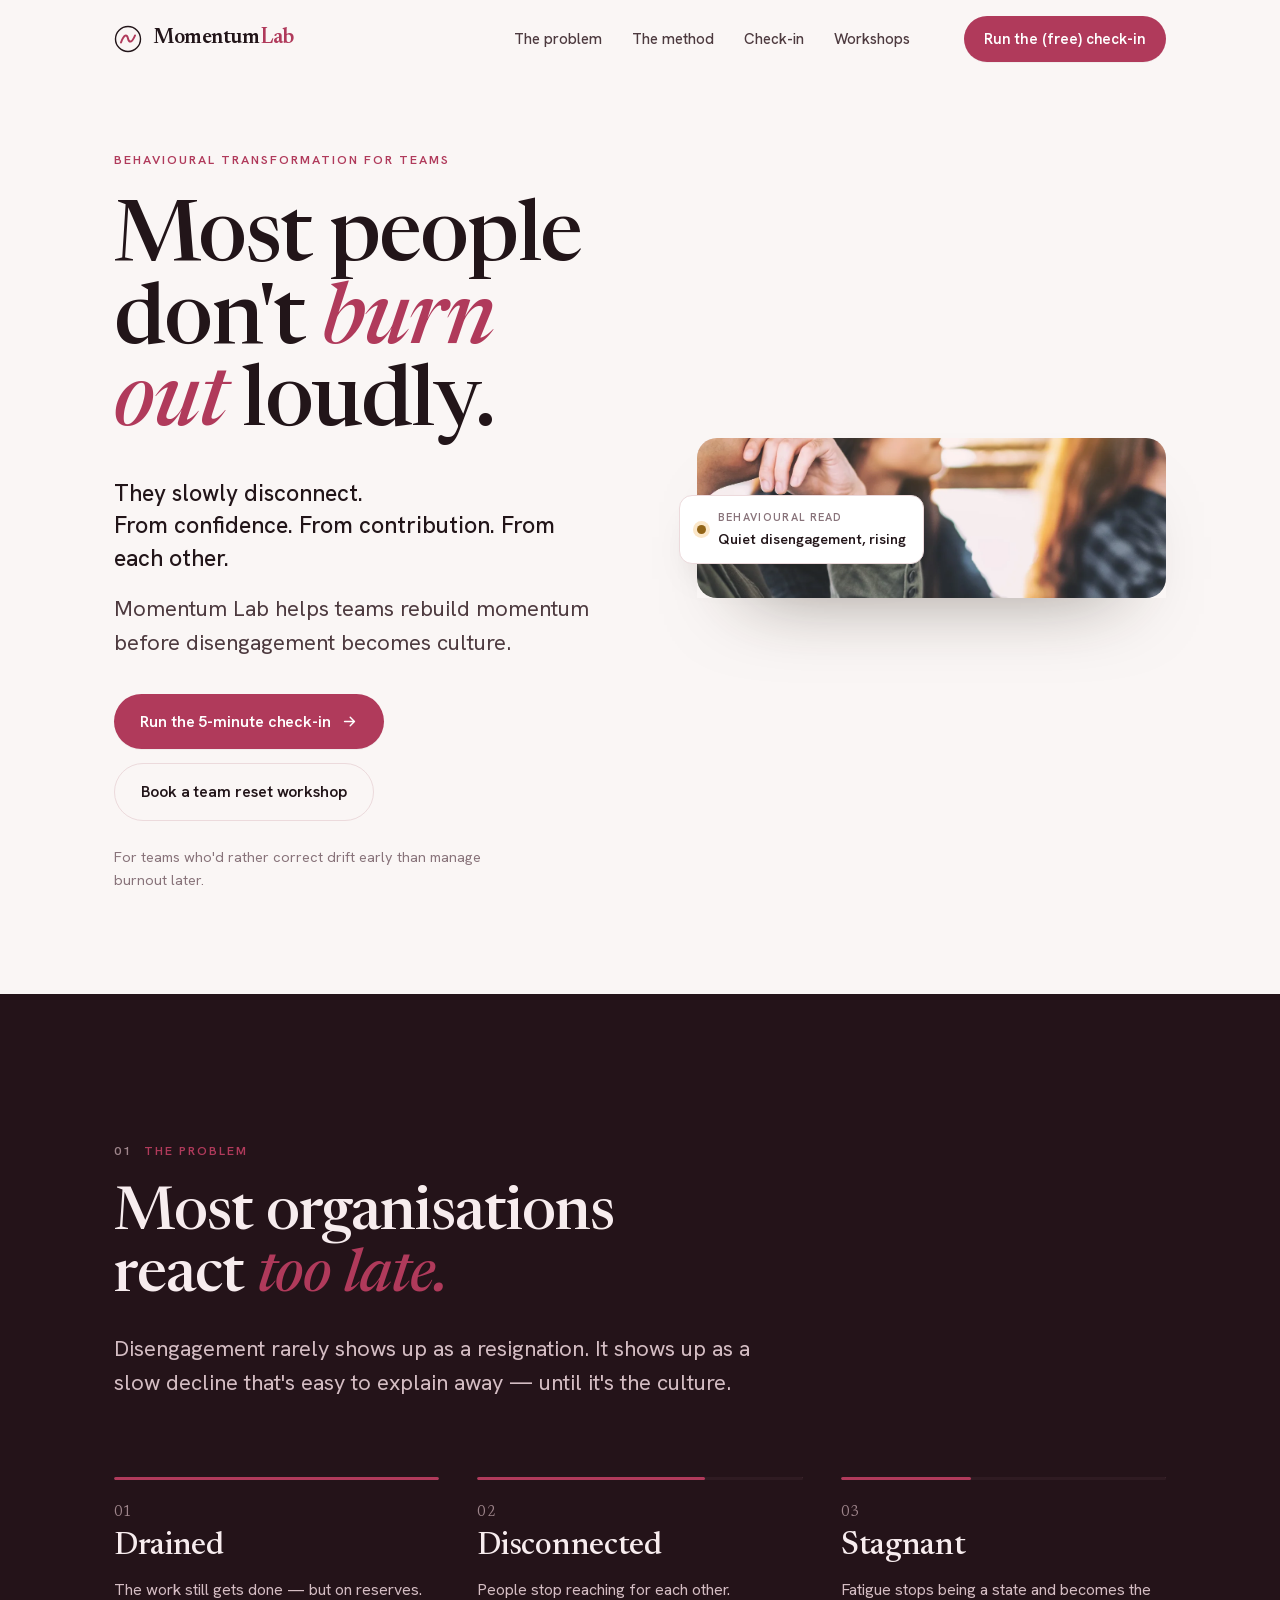
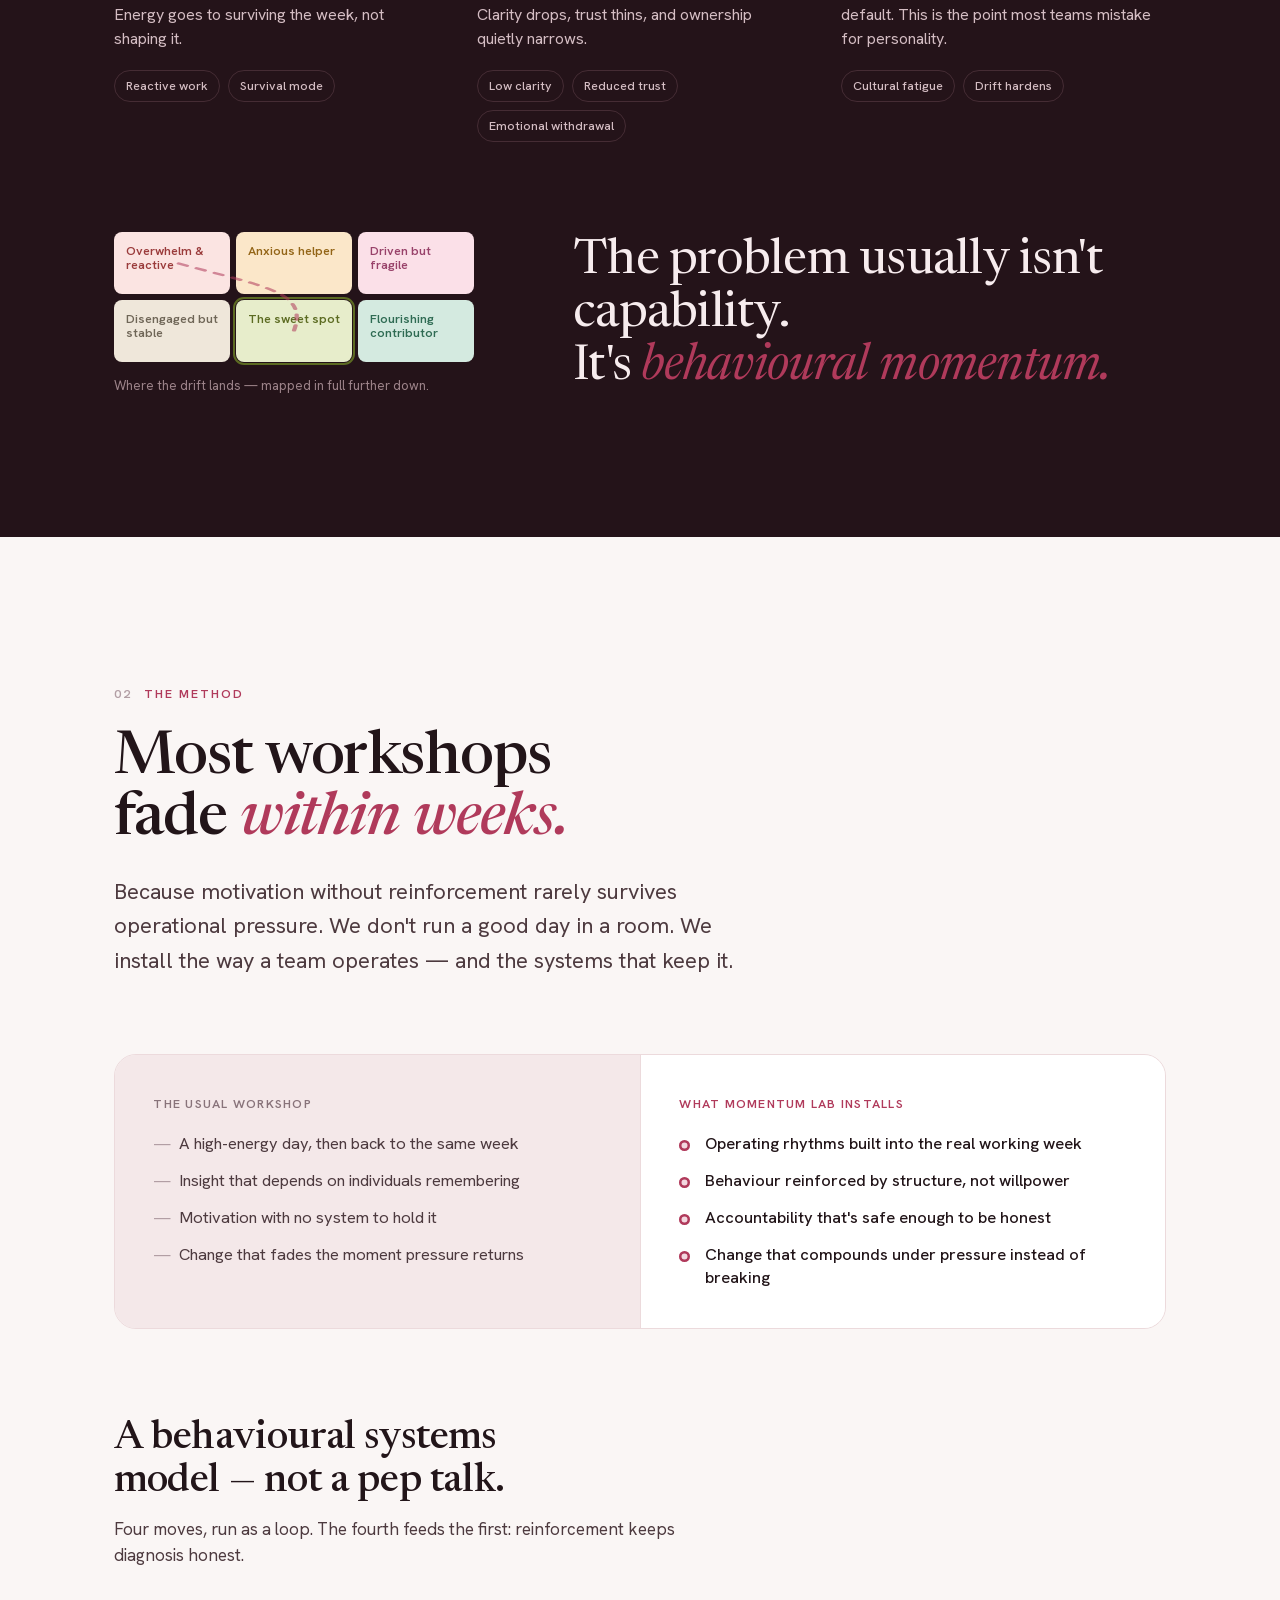
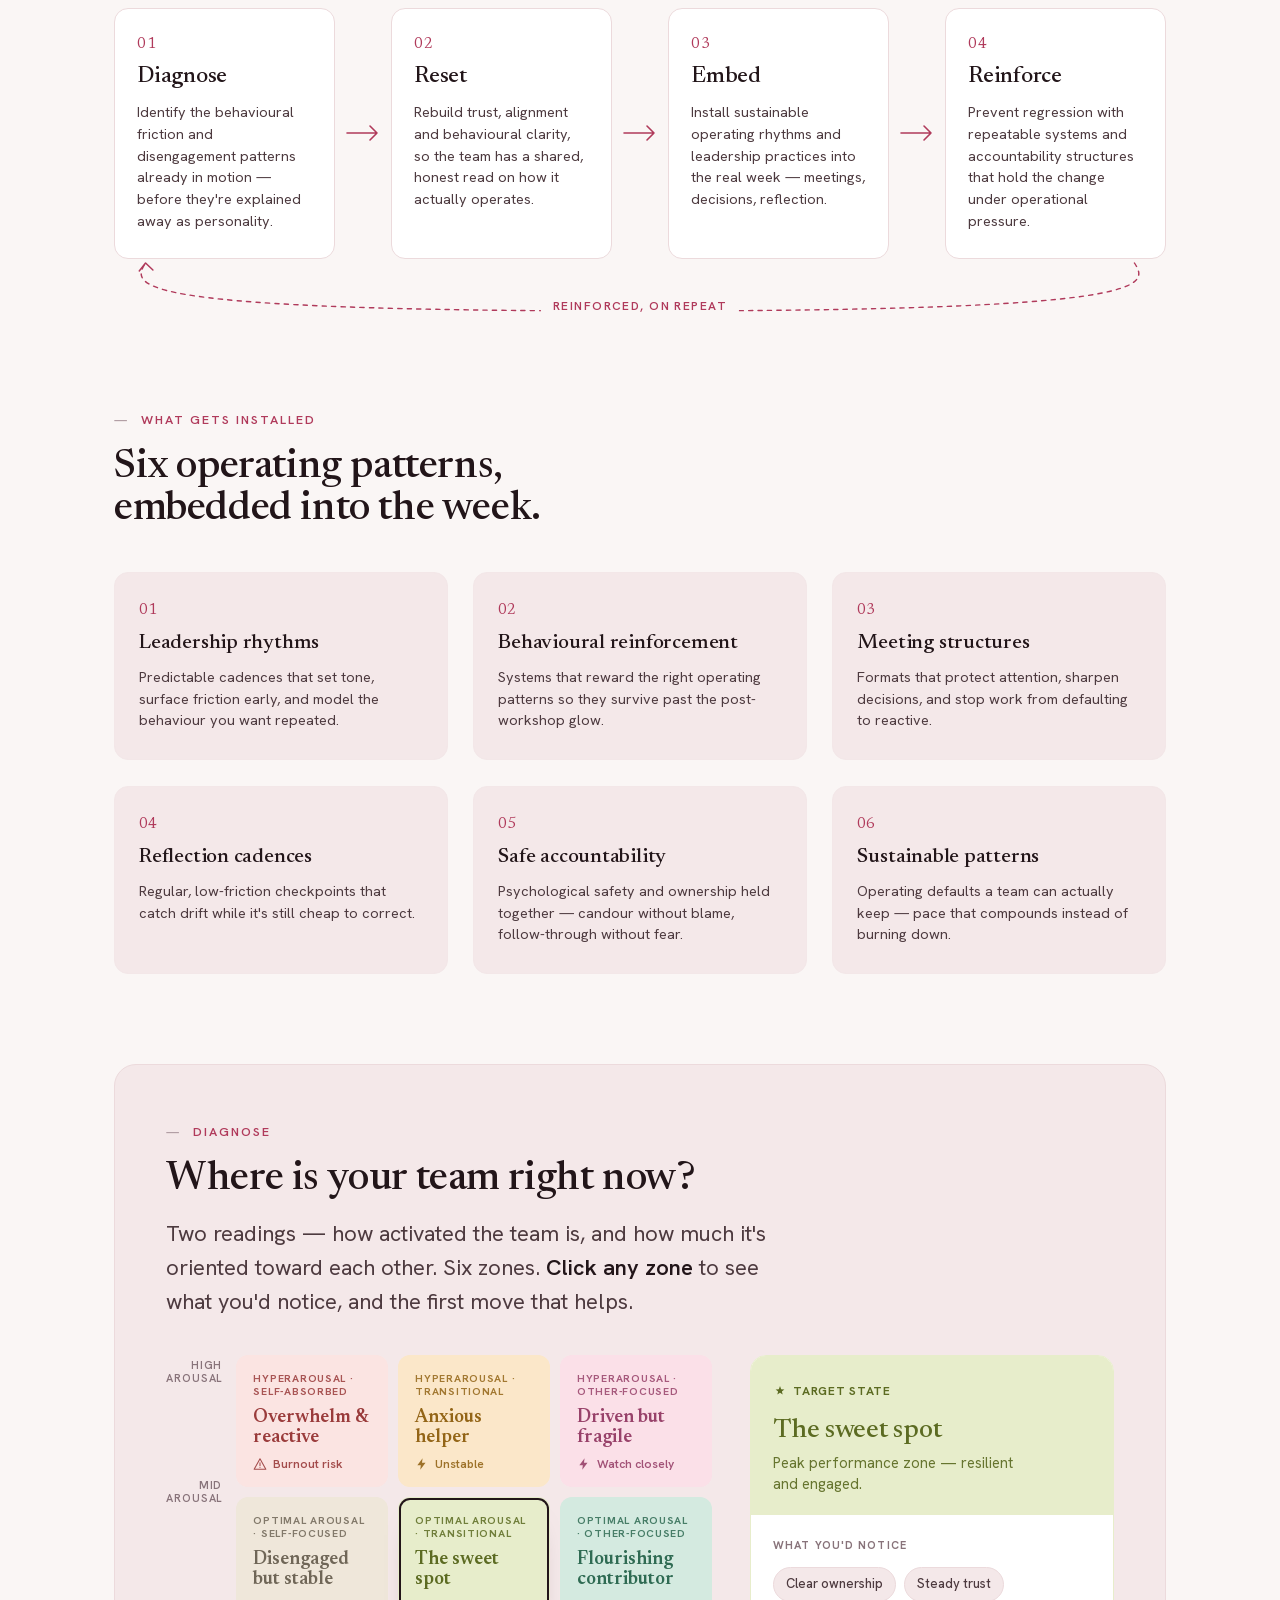
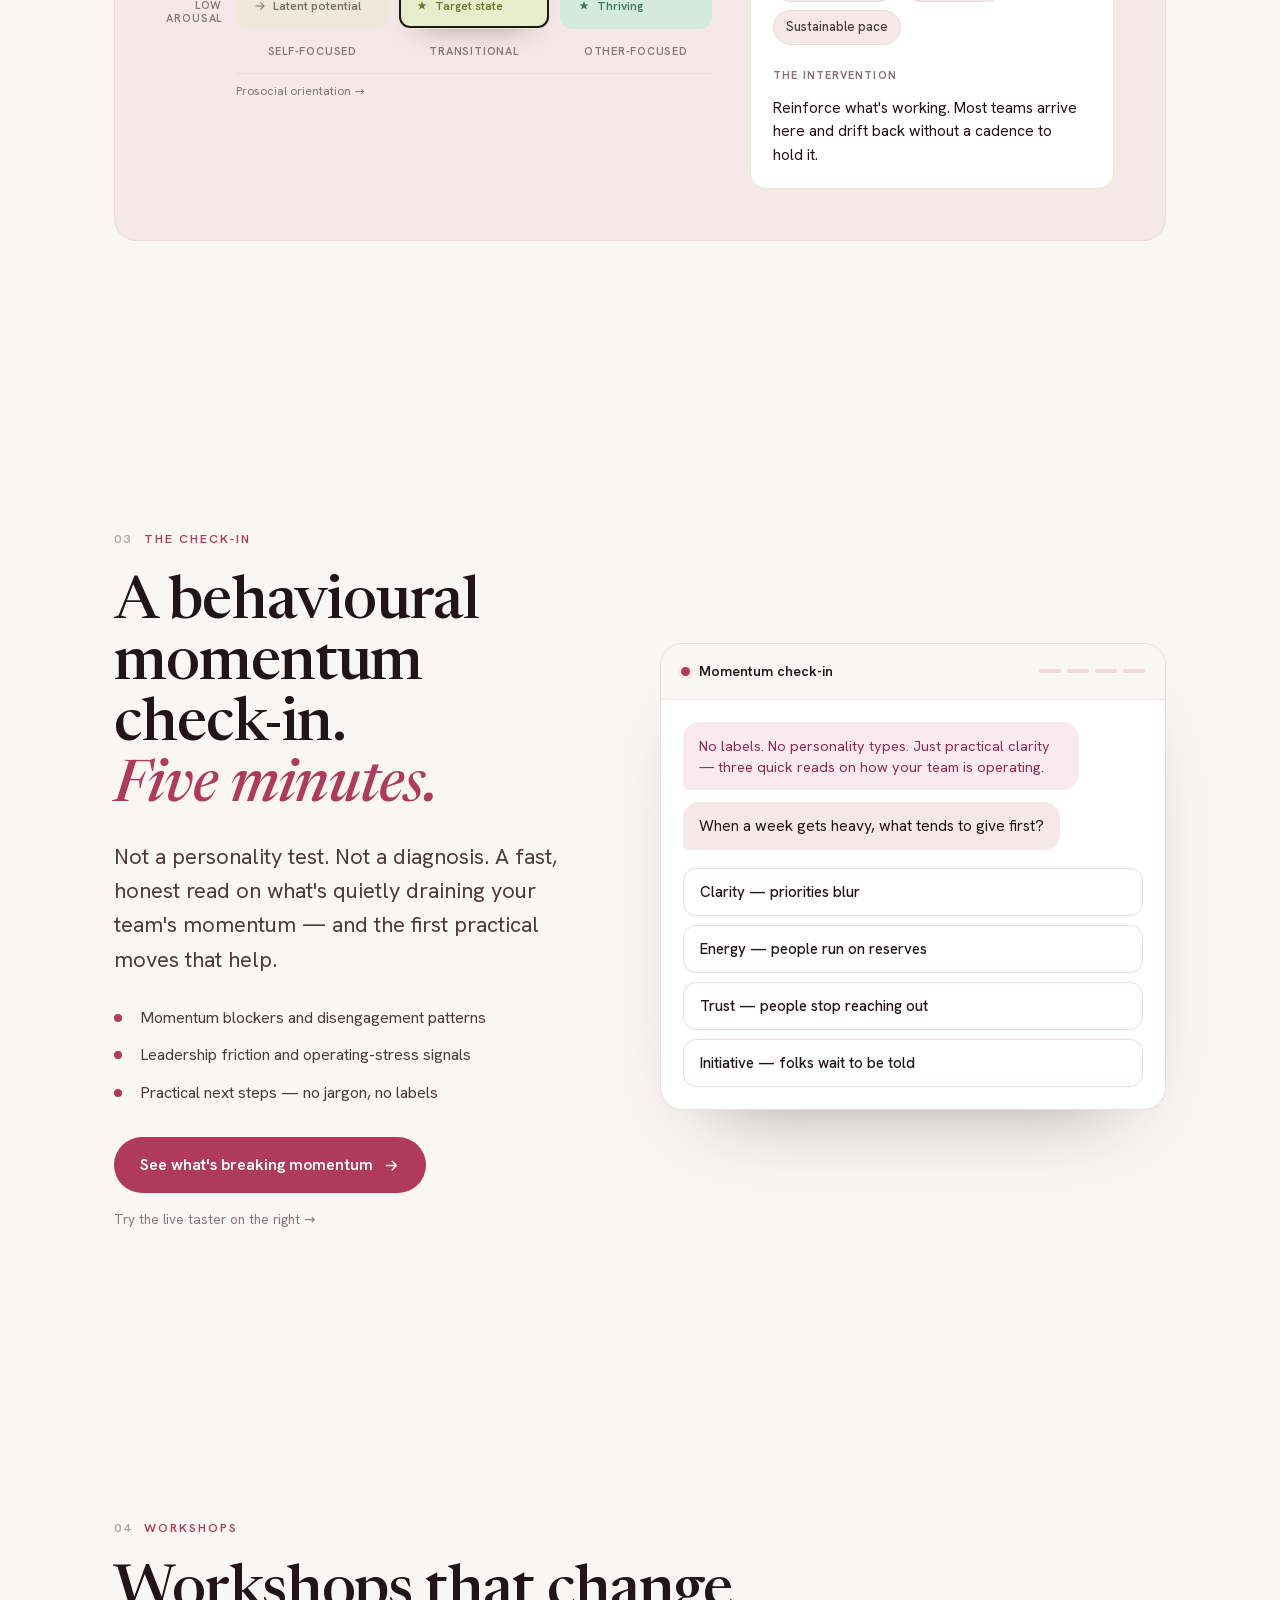
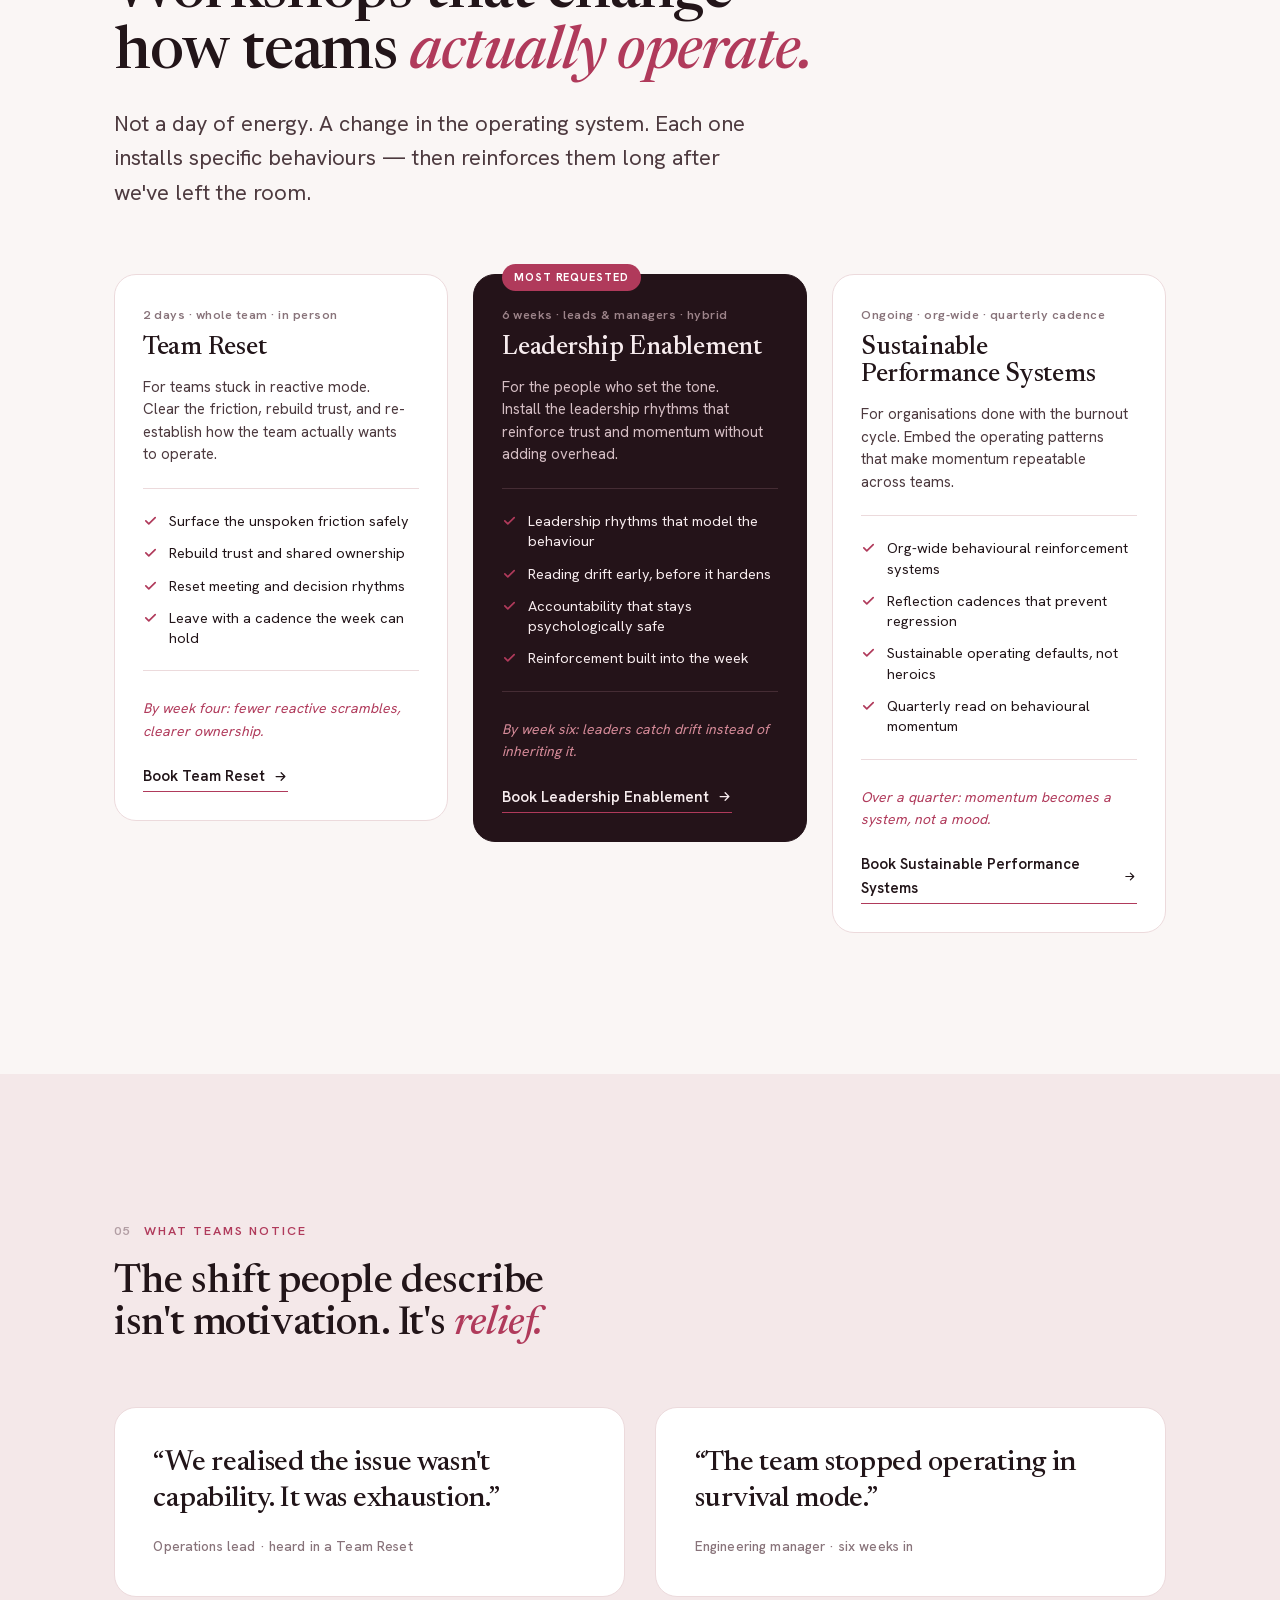
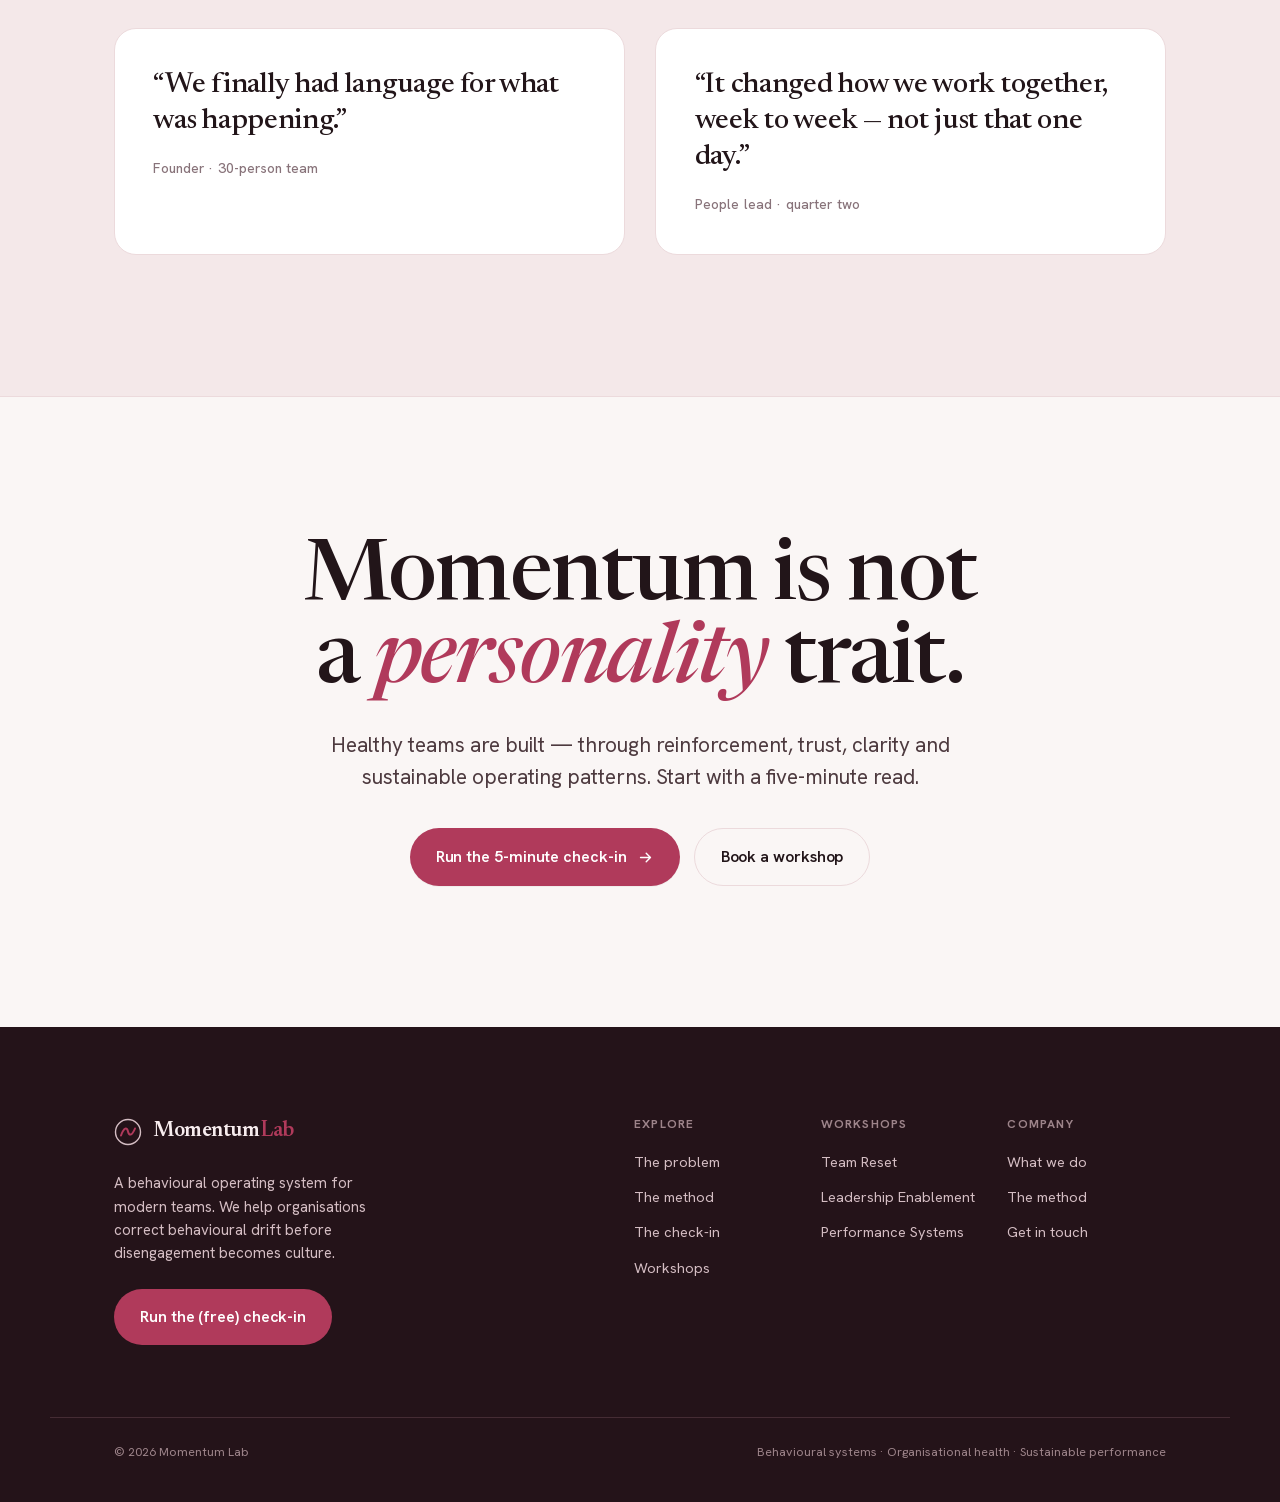
